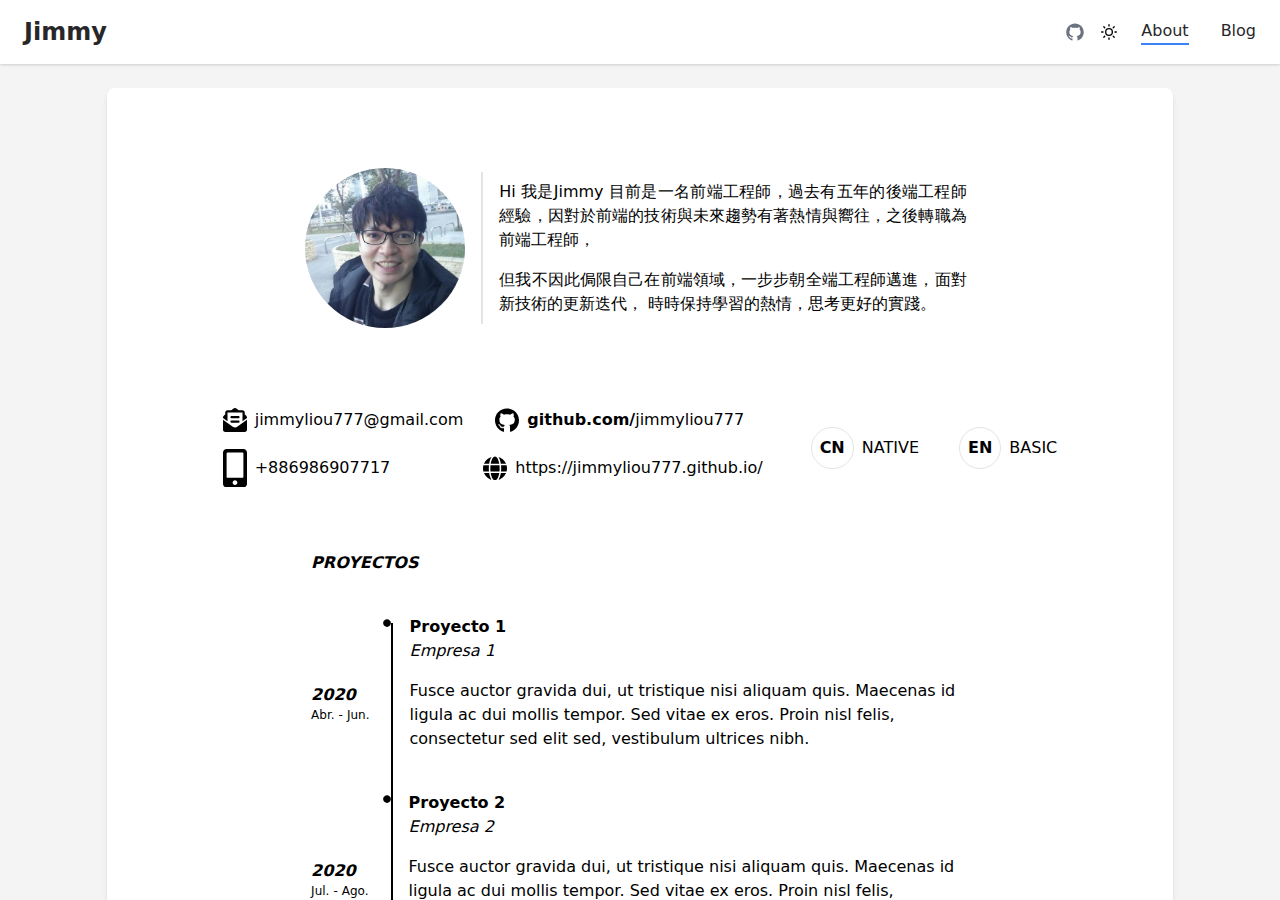
==== index.html @ 35ed8030 "[feat]: init" ====
<!DOCTYPE html><html><head><link rel="preconnect" href="https://fonts.googleapis.com"/><link rel="preconnect" href="https://fonts.gstatic.com" crossorigin="true"/><link rel="stylesheet" data-href="https://fonts.googleapis.com/css2?family=Noto+Sans+SC:wght@100;300;400;500;700;900&amp;family=Noto+Sans+TC:wght@100;300;400;500;700;900&amp;display=swap"/><link rel="icon" href="/favicon.ico"/><link rel="preconnect" href="https://fonts.gstatic.com" crossorigin /><meta name="viewport" content="width=device-width"/><meta charSet="utf-8"/><title>Jimmy Blog</title><meta name="next-head-count" content="3"/><link rel="preload" href="/_next/static/css/b73de8ea6f61a34e66ae.css" as="style"/><link rel="stylesheet" href="/_next/static/css/b73de8ea6f61a34e66ae.css" data-n-g=""/><noscript data-n-css=""></noscript><script defer="" nomodule="" src="/_next/static/chunks/polyfills-a40ef1678bae11e696dba45124eadd70.js"></script><script src="/_next/static/chunks/webpack-fb76148cfcfb42ca18eb.js" defer=""></script><script src="/_next/static/chunks/framework-895f067827ebe11ffe45.js" defer=""></script><script src="/_next/static/chunks/main-c4f2541b93e4ae8b71f8.js" defer=""></script><script src="/_next/static/chunks/pages/_app-bfc5969af47ff3a85e8e.js" defer=""></script><script src="/_next/static/chunks/pages/index-91e151afc2ba1a7c1b6b.js" defer=""></script><script src="/_next/static/CM4TK3TELdDG8yMKea6mV/_buildManifest.js" defer=""></script><script src="/_next/static/CM4TK3TELdDG8yMKea6mV/_ssgManifest.js" defer=""></script><style data-href="https://fonts.googleapis.com/css2?family=Noto+Sans+SC:wght@100;300;400;500;700;900&family=Noto+Sans+TC:wght@100;300;400;500;700;900&display=swap">@font-face{font-family:'Noto Sans SC';font-style:normal;font-weight:100;font-display:swap;src:url(https://fonts.gstatic.com/s/notosanssc/v20/k3kJo84MPvpLmixcA63oeALZTYKO.woff) format('woff')}@font-face{font-family:'Noto Sans SC';font-style:normal;font-weight:300;font-display:swap;src:url(https://fonts.gstatic.com/s/notosanssc/v20/k3kIo84MPvpLmixcA63oeALZhaCt8g.woff) format('woff')}@font-face{font-family:'Noto Sans SC';font-style:normal;font-weight:400;font-display:swap;src:url(https://fonts.gstatic.com/s/notosanssc/v20/k3kXo84MPvpLmixcA63oeALhKg.woff) format('woff')}@font-face{font-family:'Noto Sans SC';font-style:normal;font-weight:500;font-display:swap;src:url(https://fonts.gstatic.com/s/notosanssc/v20/k3kIo84MPvpLmixcA63oeALZ3aGt8g.woff) format('woff')}@font-face{font-family:'Noto Sans SC';font-style:normal;font-weight:700;font-display:swap;src:url(https://fonts.gstatic.com/s/notosanssc/v20/k3kIo84MPvpLmixcA63oeALZlaet8g.woff) format('woff')}@font-face{font-family:'Noto Sans SC';font-style:normal;font-weight:900;font-display:swap;src:url(https://fonts.gstatic.com/s/notosanssc/v20/k3kIo84MPvpLmixcA63oeALZraWt8g.woff) format('woff')}@font-face{font-family:'Noto Sans TC';font-style:normal;font-weight:100;font-display:swap;src:url(https://fonts.gstatic.com/s/notosanstc/v20/-nFlOG829Oofr2wohFbTp9i9WyEM.woff) format('woff')}@font-face{font-family:'Noto Sans TC';font-style:normal;font-weight:300;font-display:swap;src:url(https://fonts.gstatic.com/s/notosanstc/v20/-nFkOG829Oofr2wohFbTp9i9kwMvCA.woff) format('woff')}@font-face{font-family:'Noto Sans TC';font-style:normal;font-weight:400;font-display:swap;src:url(https://fonts.gstatic.com/s/notosanstc/v20/-nF7OG829Oofr2wohFbTp9iFPA.woff) format('woff')}@font-face{font-family:'Noto Sans TC';font-style:normal;font-weight:500;font-display:swap;src:url(https://fonts.gstatic.com/s/notosanstc/v20/-nFkOG829Oofr2wohFbTp9i9ywIvCA.woff) format('woff')}@font-face{font-family:'Noto Sans TC';font-style:normal;font-weight:700;font-display:swap;src:url(https://fonts.gstatic.com/s/notosanstc/v20/-nFkOG829Oofr2wohFbTp9i9gwQvCA.woff) format('woff')}@font-face{font-family:'Noto Sans TC';font-style:normal;font-weight:900;font-display:swap;src:url(https://fonts.gstatic.com/s/notosanstc/v20/-nFkOG829Oofr2wohFbTp9i9uwYvCA.woff) format('woff')}@font-face{font-family:'Noto Sans SC';font-style:normal;font-weight:100;font-display:swap;src:url(https://fonts.gstatic.com/s/notosanssc/v20/k3kJo84MPvpLmixcA63oeALZTYKI2w328u6EEQ311OEXBJ21lRUt3VQERiSPJ6EORApz2ylco38S.4.woff2) format('woff2');unicode-range:U+1f1e9-1f1f5,U+1f1f7-1f1ff,U+1f21a,U+1f232,U+1f234-1f237,U+1f250-1f251,U+1f300,U+1f302-1f308,U+1f30a-1f311,U+1f315,U+1f319-1f320,U+1f324,U+1f327,U+1f32a,U+1f32c-1f32d,U+1f330-1f357,U+1f359-1f37e}@font-face{font-family:'Noto Sans SC';font-style:normal;font-weight:100;font-display:swap;src:url(https://fonts.gstatic.com/s/notosanssc/v20/k3kJo84MPvpLmixcA63oeALZTYKI2w328u6EEQ311OEXBJ21lRUt3VQERiSPJ6EORApz2ylco38S.5.woff2) format('woff2');unicode-range:U+fee3,U+fef3,U+ff03-ff04,U+ff07,U+ff0a,U+ff17-ff19,U+ff1c-ff1d,U+ff20-ff3a,U+ff3c,U+ff3e-ff5b,U+ff5d,U+ff61-ff65,U+ff67-ff6a,U+ff6c,U+ff6f-ff78,U+ff7a-ff7d,U+ff80-ff84,U+ff86,U+ff89-ff8e,U+ff92,U+ff97-ff9b,U+ff9d-ff9f,U+ffe0-ffe4,U+ffe6,U+ffe9,U+ffeb,U+ffed,U+fffc,U+1f004,U+1f170-1f171,U+1f192-1f195,U+1f198-1f19a,U+1f1e6-1f1e8}@font-face{font-family:'Noto Sans SC';font-style:normal;font-weight:100;font-display:swap;src:url(https://fonts.gstatic.com/s/notosanssc/v20/k3kJo84MPvpLmixcA63oeALZTYKI2w328u6EEQ311OEXBJ21lRUt3VQERiSPJ6EORApz2ylco38S.6.woff2) format('woff2');unicode-range:U+f0a7,U+f0b2,U+f0b7,U+f0c9,U+f0d8,U+f0da,U+f0dc-f0dd,U+f0e0,U+f0e6,U+f0eb,U+f0fc,U+f101,U+f104-f105,U+f107,U+f10b,U+f11b,U+f14b,U+f18a,U+f193,U+f1d6-f1d7,U+f244,U+f27a,U+f296,U+f2ae,U+f471,U+f4b3,U+f610-f611,U+f880-f881,U+f8ec,U+f8f5,U+f8ff,U+f901,U+f90a,U+f92c-f92d,U+f934,U+f937,U+f941,U+f965,U+f967,U+f969,U+f96b,U+f96f,U+f974,U+f978-f979,U+f97e,U+f981,U+f98a,U+f98e,U+f997,U+f99c,U+f9b2,U+f9b5,U+f9ba,U+f9be,U+f9ca,U+f9d0-f9d1,U+f9dd,U+f9e0-f9e1,U+f9e4,U+f9f7,U+fa00-fa01,U+fa08,U+fa0a,U+fa11,U+fb01-fb02,U+fdfc,U+fe0e,U+fe30-fe31,U+fe33-fe44,U+fe49-fe52,U+fe54-fe57,U+fe59-fe66,U+fe68-fe6b,U+fe8e,U+fe92-fe93,U+feae,U+feb8,U+fecb-fecc,U+fee0}@font-face{font-family:'Noto Sans SC';font-style:normal;font-weight:100;font-display:swap;src:url(https://fonts.gstatic.com/s/notosanssc/v20/k3kJo84MPvpLmixcA63oeALZTYKI2w328u6EEQ311OEXBJ21lRUt3VQERiSPJ6EORApz2ylco38S.21.woff2) format('woff2');unicode-range:U+9f3d-9f3e,U+9f41,U+9f4a-9f4b,U+9f51-9f52,U+9f61-9f63,U+9f66-9f67,U+9f80-9f81,U+9f83,U+9f85-9f8d,U+9f90-9f91,U+9f94-9f96,U+9f98,U+9f9b-9f9c,U+9f9e,U+9fa0,U+9fa2,U+9ff4,U+a001,U+a007,U+a025,U+a046-a047,U+a057,U+a072,U+a078-a079,U+a083,U+a085,U+a100,U+a118,U+a132,U+a134,U+a1f4,U+a242,U+a4a6,U+a4aa,U+a4b0-a4b1,U+a4b3,U+a9c1-a9c2,U+ac00-ac01,U+ac04,U+ac08,U+ac10-ac11,U+ac13-ac16,U+ac19,U+ac1c-ac1d,U+ac24,U+ac70-ac71,U+ac74,U+ac77-ac78,U+ac80-ac81,U+ac83,U+ac8c,U+ac90,U+ac9f-aca0,U+aca8-aca9,U+acac,U+acb0,U+acbd,U+acc1,U+acc4,U+ace0-ace1,U+ace4,U+ace8,U+acf3,U+acf5,U+acfc-acfd,U+ad00,U+ad0c,U+ad11,U+ad1c,U+ad34,U+ad50,U+ad64,U+ad6c,U+ad70,U+ad74,U+ad7f,U+ad81,U+ad8c,U+adc0,U+adc8,U+addc,U+ade0,U+adf8-adf9,U+adfc,U+ae00,U+ae08-ae09,U+ae0b,U+ae30,U+ae34,U+ae38,U+ae40,U+ae4a,U+ae4c,U+ae54,U+ae68,U+aebc,U+aed8,U+af2c-af2d,U+af34}@font-face{font-family:'Noto Sans SC';font-style:normal;font-weight:100;font-display:swap;src:url(https://fonts.gstatic.com/s/notosanssc/v20/k3kJo84MPvpLmixcA63oeALZTYKI2w328u6EEQ311OEXBJ21lRUt3VQERiSPJ6EORApz2ylco38S.22.woff2) format('woff2');unicode-range:U+9dfa,U+9e0a,U+9e11,U+9e1a,U+9e1e,U+9e20,U+9e22,U+9e28-9e2c,U+9e2e-9e33,U+9e35-9e3b,U+9e3e,U+9e40-9e44,U+9e46-9e4e,U+9e51,U+9e53,U+9e55-9e58,U+9e5a-9e5c,U+9e5e-9e63,U+9e66-9e6e,U+9e71,U+9e73,U+9e75,U+9e78-9e79,U+9e7c-9e7e,U+9e82,U+9e86-9e88,U+9e8b-9e8c,U+9e90-9e91,U+9e93,U+9e95,U+9e97,U+9e9d,U+9ea4-9ea5,U+9ea9-9eaa,U+9eb4-9eb5,U+9eb8-9eba,U+9ebc-9ebf,U+9ec3,U+9ec9,U+9ecd,U+9ed0,U+9ed2-9ed3,U+9ed5-9ed6,U+9ed9,U+9edc-9edd,U+9edf-9ee0,U+9ee2,U+9ee5,U+9ee7-9eea,U+9eef,U+9ef1,U+9ef3-9ef4,U+9ef6,U+9ef9,U+9efb-9efc,U+9efe,U+9f0b,U+9f0d,U+9f10,U+9f14,U+9f17,U+9f19,U+9f22,U+9f29,U+9f2c,U+9f2f,U+9f31,U+9f37,U+9f39}@font-face{font-family:'Noto Sans SC';font-style:normal;font-weight:100;font-display:swap;src:url(https://fonts.gstatic.com/s/notosanssc/v20/k3kJo84MPvpLmixcA63oeALZTYKI2w328u6EEQ311OEXBJ21lRUt3VQERiSPJ6EORApz2ylco38S.23.woff2) format('woff2');unicode-range:U+9c3b,U+9c40,U+9c47-9c49,U+9c53,U+9c57,U+9c64,U+9c72,U+9c77-9c78,U+9c7b,U+9c7f-9c80,U+9c82-9c83,U+9c85-9c8c,U+9c8e-9c92,U+9c94-9c9b,U+9c9e-9ca3,U+9ca5-9ca7,U+9ca9,U+9cab,U+9cad-9cae,U+9cb1-9cb7,U+9cb9-9cbd,U+9cbf-9cc0,U+9cc3,U+9cc5-9cc7,U+9cc9-9cd1,U+9cd3-9cda,U+9cdc-9cdd,U+9cdf,U+9ce1-9ce3,U+9ce5,U+9ce9,U+9cee-9cef,U+9cf3-9cf4,U+9cf6,U+9cfc-9cfd,U+9d02,U+9d08-9d09,U+9d12,U+9d1b,U+9d1e,U+9d26,U+9d28,U+9d37,U+9d3b,U+9d3f,U+9d51,U+9d59,U+9d5c-9d5d,U+9d5f-9d61,U+9d6c,U+9d70,U+9d72,U+9d7a,U+9d7e,U+9d84,U+9d89,U+9d8f,U+9d92,U+9daf,U+9db4,U+9db8,U+9dbc,U+9dc4,U+9dc7,U+9dc9,U+9dd7,U+9ddf,U+9df2,U+9df9}@font-face{font-family:'Noto Sans SC';font-style:normal;font-weight:100;font-display:swap;src:url(https://fonts.gstatic.com/s/notosanssc/v20/k3kJo84MPvpLmixcA63oeALZTYKI2w328u6EEQ311OEXBJ21lRUt3VQERiSPJ6EORApz2ylco38S.24.woff2) format('woff2');unicode-range:U+9a5f,U+9a62,U+9a65,U+9a69,U+9a6b,U+9a6e,U+9a75,U+9a77-9a7a,U+9a7d,U+9a80,U+9a83,U+9a85,U+9a87-9a8a,U+9a8d-9a8e,U+9a90,U+9a92-9a93,U+9a95-9a96,U+9a98-9a99,U+9a9b-9aa2,U+9aa5,U+9aa7,U+9aaf-9ab1,U+9ab5-9ab6,U+9ab9-9aba,U+9abc,U+9ac0-9ac4,U+9ac8,U+9acb-9acc,U+9ace-9acf,U+9ad1-9ad2,U+9ad9,U+9adf,U+9ae1,U+9ae3,U+9aea-9aeb,U+9aed-9aef,U+9af4,U+9af9,U+9afb,U+9b03-9b04,U+9b06,U+9b08,U+9b0d,U+9b0f-9b10,U+9b13,U+9b18,U+9b1a,U+9b1f,U+9b22-9b23,U+9b25,U+9b27-9b28,U+9b2a,U+9b2f,U+9b31-9b32,U+9b3b,U+9b43,U+9b46-9b49,U+9b4d-9b4e,U+9b51,U+9b56,U+9b58,U+9b5a,U+9b5c,U+9b5f,U+9b61-9b62,U+9b6f,U+9b77,U+9b80,U+9b88,U+9b8b,U+9b8e,U+9b91,U+9b9f-9ba0,U+9ba8,U+9baa-9bab,U+9bad-9bae,U+9bb0-9bb1,U+9bb8,U+9bc9-9bca,U+9bd3,U+9bd6,U+9bdb,U+9be8,U+9bf0-9bf1,U+9c02,U+9c10,U+9c15,U+9c24,U+9c2d,U+9c32,U+9c39}@font-face{font-family:'Noto Sans SC';font-style:normal;font-weight:100;font-display:swap;src:url(https://fonts.gstatic.com/s/notosanssc/v20/k3kJo84MPvpLmixcA63oeALZTYKI2w328u6EEQ311OEXBJ21lRUt3VQERiSPJ6EORApz2ylco38S.25.woff2) format('woff2');unicode-range:U+98c8,U+98cf-98d6,U+98da-98db,U+98dd,U+98e1-98e2,U+98e7-98ea,U+98ec,U+98ee-98ef,U+98f2,U+98f4,U+98fc-98fe,U+9903,U+9905,U+9908,U+990a,U+990c-990d,U+9913-9914,U+9918,U+991a-991b,U+991e,U+9921,U+9928,U+992c,U+992e,U+9935,U+9938-9939,U+993d-993e,U+9945,U+994b-994c,U+9951-9952,U+9954-9955,U+9957,U+995e,U+9963,U+9966-9969,U+996b-996c,U+996f,U+9974-9975,U+9977-9979,U+997d-997e,U+9980-9981,U+9983-9984,U+9987,U+998a-998b,U+998d-9991,U+9993-9995,U+9997-9998,U+99a5,U+99ab-99ae,U+99b1,U+99b3-99b4,U+99bc,U+99bf,U+99c1,U+99c3-99c6,U+99cc,U+99d0,U+99d2,U+99d5,U+99db,U+99dd,U+99e1,U+99ed,U+99f1,U+99ff,U+9a01,U+9a03-9a04,U+9a0e-9a0f,U+9a11-9a13,U+9a19,U+9a1b,U+9a28,U+9a2b,U+9a30,U+9a32,U+9a37,U+9a40,U+9a45,U+9a4a,U+9a4d-9a4e,U+9a52,U+9a55,U+9a57,U+9a5a-9a5b}@font-face{font-family:'Noto Sans SC';font-style:normal;font-weight:100;font-display:swap;src:url(https://fonts.gstatic.com/s/notosanssc/v20/k3kJo84MPvpLmixcA63oeALZTYKI2w328u6EEQ311OEXBJ21lRUt3VQERiSPJ6EORApz2ylco38S.26.woff2) format('woff2');unicode-range:U+972a,U+972d,U+9730,U+973d,U+9742,U+9744,U+9748-9749,U+9750-9751,U+975a-975c,U+9763,U+9765-9766,U+976c-976d,U+9773,U+9776,U+977a,U+977c,U+9784-9785,U+978e-978f,U+9791-9792,U+9794-9795,U+9798,U+979a,U+979e,U+97a3,U+97a5-97a6,U+97a8,U+97ab-97ac,U+97ae-97af,U+97b2,U+97b4,U+97c6,U+97cb-97cc,U+97d3,U+97d8,U+97dc,U+97e1,U+97ea-97eb,U+97ee,U+97fb,U+97fe-97ff,U+9801-9803,U+9805-9806,U+9808,U+980c,U+9810-9814,U+9817-9818,U+981e,U+9820-9821,U+9824,U+9828,U+982b-982d,U+9830,U+9834,U+9838-9839,U+983c,U+9846,U+984d-984f,U+9851-9852,U+9854-9855,U+9857-9858,U+985a-985b,U+9862-9863,U+9865,U+9867,U+986b,U+986f-9871,U+9877-9878,U+987c,U+9880,U+9883,U+9885,U+9889,U+988b-988f,U+9893-9895,U+9899-989b,U+989e-989f,U+98a1-98a2,U+98a5-98a7,U+98a9,U+98af,U+98b1,U+98b6,U+98ba,U+98be,U+98c3-98c4,U+98c6-98c7}@font-face{font-family:'Noto Sans SC';font-style:normal;font-weight:100;font-display:swap;src:url(https://fonts.gstatic.com/s/notosanssc/v20/k3kJo84MPvpLmixcA63oeALZTYKI2w328u6EEQ311OEXBJ21lRUt3VQERiSPJ6EORApz2ylco38S.27.woff2) format('woff2');unicode-range:U+95b9-95ca,U+95cc-95cd,U+95d4-95d6,U+95d8,U+95e1-95e2,U+95e9,U+95f0-95f1,U+95f3,U+95f6,U+95fc,U+95fe-95ff,U+9602-9604,U+9606-960d,U+960f,U+9611-9613,U+9615-9617,U+9619-961b,U+961d,U+9621,U+9628,U+962f,U+963c-963e,U+9641-9642,U+9649,U+9654,U+965b-965f,U+9661,U+9663,U+9665,U+9667-9668,U+966c,U+9670,U+9672-9674,U+9678,U+967a,U+967d,U+9682,U+9685,U+9688,U+968a,U+968d-968e,U+9695,U+9697-9698,U+969e,U+96a0,U+96a3-96a4,U+96a8,U+96aa,U+96b0-96b1,U+96b3-96b4,U+96b7-96b9,U+96bb-96bd,U+96c9,U+96cb,U+96ce,U+96d1-96d2,U+96d6,U+96d9,U+96db-96dc,U+96de,U+96e0,U+96e3,U+96e9,U+96eb,U+96f0-96f2,U+96f9,U+96ff,U+9701-9702,U+9705,U+9708,U+970a,U+970e-970f,U+9711,U+9719,U+9727}@font-face{font-family:'Noto Sans SC';font-style:normal;font-weight:100;font-display:swap;src:url(https://fonts.gstatic.com/s/notosanssc/v20/k3kJo84MPvpLmixcA63oeALZTYKI2w328u6EEQ311OEXBJ21lRUt3VQERiSPJ6EORApz2ylco38S.28.woff2) format('woff2');unicode-range:U+94e7-94ec,U+94ee-94f1,U+94f3,U+94f5,U+94f7,U+94f9,U+94fb-94fd,U+94ff,U+9503-9504,U+9506-9507,U+9509-950a,U+950d-950f,U+9511-9518,U+951a-9520,U+9522,U+9528-952d,U+9530-953a,U+953c-953f,U+9543-9546,U+9548-9550,U+9552-9555,U+9557-955b,U+955d-9568,U+956a-956d,U+9570-9574,U+9583,U+9586,U+9589,U+958e-958f,U+9591-9592,U+9594,U+9598-9599,U+959e-95a0,U+95a2-95a6,U+95a8-95b2,U+95b4,U+95b8}@font-face{font-family:'Noto Sans SC';font-style:normal;font-weight:100;font-display:swap;src:url(https://fonts.gstatic.com/s/notosanssc/v20/k3kJo84MPvpLmixcA63oeALZTYKI2w328u6EEQ311OEXBJ21lRUt3VQERiSPJ6EORApz2ylco38S.29.woff2) format('woff2');unicode-range:U+9410-941a,U+941c-942b,U+942d-942e,U+9432-9433,U+9435,U+9438,U+943a,U+943e,U+9444,U+944a,U+9451-9452,U+945a,U+9462-9463,U+9465,U+9470-9487,U+948a-9492,U+9494-9498,U+949a,U+949c-949d,U+94a1,U+94a3-94a4,U+94a8,U+94aa-94ad,U+94af,U+94b2,U+94b4-94ba,U+94bc-94c0,U+94c4,U+94c6-94db,U+94de-94e6}@font-face{font-family:'Noto Sans SC';font-style:normal;font-weight:100;font-display:swap;src:url(https://fonts.gstatic.com/s/notosanssc/v20/k3kJo84MPvpLmixcA63oeALZTYKI2w328u6EEQ311OEXBJ21lRUt3VQERiSPJ6EORApz2ylco38S.30.woff2) format('woff2');unicode-range:U+92b7,U+92b9,U+92c1,U+92c5-92c6,U+92c8,U+92cc,U+92d0,U+92d2,U+92e4,U+92ea,U+92ec-92ed,U+92f0,U+92f3,U+92f8,U+92fc,U+9304,U+9306,U+9310,U+9312,U+9315,U+9318,U+931a,U+931e,U+9320-9322,U+9324,U+9326-9329,U+932b-932c,U+932f,U+9331-9332,U+9335-9336,U+933e,U+9340-9341,U+934a-9360,U+9362-9363,U+9365-936b,U+936e,U+9375,U+937e,U+9382,U+938a,U+938c,U+938f,U+9393-9394,U+9396-9397,U+939a,U+93a2,U+93a7,U+93ac-93cd,U+93d0-93d1,U+93d6-93d8,U+93de-93df,U+93e1-93e2,U+93e4,U+93f8,U+93fb,U+93fd,U+940e-940f}@font-face{font-family:'Noto Sans SC';font-style:normal;font-weight:100;font-display:swap;src:url(https://fonts.gstatic.com/s/notosanssc/v20/k3kJo84MPvpLmixcA63oeALZTYKI2w328u6EEQ311OEXBJ21lRUt3VQERiSPJ6EORApz2ylco38S.31.woff2) format('woff2');unicode-range:U+914c,U+914e-9150,U+9154,U+9157,U+915a,U+915d-915e,U+9161-9164,U+9169,U+9170,U+9172,U+9174,U+9179-917a,U+917d-917e,U+9182-9183,U+9185,U+918c-918d,U+9190-9191,U+919a,U+919c,U+91a1-91a4,U+91a8,U+91aa-91af,U+91b4-91b5,U+91b8,U+91ba,U+91be,U+91c0-91c1,U+91c6,U+91c8,U+91cb,U+91d0,U+91d2,U+91d7-91d8,U+91dd,U+91e3,U+91e6-91e7,U+91ed,U+91f0,U+91f5,U+91f9,U+9200,U+9205,U+9207-920a,U+920d-920e,U+9210,U+9214-9215,U+921c,U+921e,U+9221,U+9223-9227,U+9229-922a,U+922d,U+9234-9235,U+9237,U+9239-923a,U+923c-9240,U+9244-9246,U+9249,U+924e-924f,U+9251,U+9253,U+9257,U+925b,U+925e,U+9262,U+9264-9266,U+9268,U+926c,U+926f,U+9271,U+927b,U+927e,U+9280,U+9283,U+9285-928a,U+928e,U+9291,U+9293,U+9296,U+9298,U+929c-929d,U+92a8,U+92ab-92ae,U+92b3,U+92b6}@font-face{font-family:'Noto Sans SC';font-style:normal;font-weight:100;font-display:swap;src:url(https://fonts.gstatic.com/s/notosanssc/v20/k3kJo84MPvpLmixcA63oeALZTYKI2w328u6EEQ311OEXBJ21lRUt3VQERiSPJ6EORApz2ylco38S.32.woff2) format('woff2');unicode-range:U+8fe2-8fe5,U+8fe8-8fe9,U+8fee,U+8ff3-8ff4,U+8ff8,U+8ffa,U+9004,U+900b,U+9011,U+9015-9016,U+901e,U+9021,U+9026,U+902d,U+902f,U+9031,U+9035-9036,U+9039-903a,U+9041,U+9044-9046,U+904a,U+904f-9052,U+9054-9055,U+9058-9059,U+905b-905e,U+9060-9062,U+9068-9069,U+906f,U+9072,U+9074,U+9076-907a,U+907c-907d,U+9081,U+9083,U+9085,U+9087-908b,U+908f,U+9095,U+9097,U+9099-909b,U+909d,U+90a0-90a1,U+90a8-90a9,U+90ac,U+90b0,U+90b2-90b4,U+90b6,U+90b8,U+90ba,U+90bd-90be,U+90c3-90c5,U+90c7-90c8,U+90cf-90d0,U+90d3,U+90d5,U+90d7,U+90da-90dc,U+90de,U+90e2,U+90e4,U+90e6-90e7,U+90ea-90eb,U+90ef,U+90f4-90f5,U+90f7,U+90fe-9100,U+9104,U+9109,U+910c,U+9112,U+9114-9115,U+9118,U+911c,U+911e,U+9120,U+9122-9123,U+9127,U+912d,U+912f-9132,U+9139-913a,U+9143,U+9146,U+9149-914a}@font-face{font-family:'Noto Sans SC';font-style:normal;font-weight:100;font-display:swap;src:url(https://fonts.gstatic.com/s/notosanssc/v20/k3kJo84MPvpLmixcA63oeALZTYKI2w328u6EEQ311OEXBJ21lRUt3VQERiSPJ6EORApz2ylco38S.33.woff2) format('woff2');unicode-range:U+8e2d-8e31,U+8e34-8e35,U+8e39-8e3a,U+8e3d,U+8e40-8e42,U+8e47,U+8e49-8e4b,U+8e50-8e53,U+8e59-8e5a,U+8e5f-8e60,U+8e64,U+8e69,U+8e6c,U+8e70,U+8e74,U+8e76,U+8e7a-8e7c,U+8e7f,U+8e84-8e85,U+8e87,U+8e89,U+8e8b,U+8e8d,U+8e8f-8e90,U+8e94,U+8e99,U+8e9c,U+8e9e,U+8eaa,U+8eac,U+8eb0,U+8eb6,U+8ec0,U+8ec6,U+8eca-8ece,U+8ed2,U+8eda,U+8edf,U+8ee2,U+8eeb,U+8ef8,U+8efb-8efe,U+8f03,U+8f09,U+8f0b,U+8f12-8f15,U+8f1b,U+8f1d,U+8f1f,U+8f29-8f2a,U+8f2f,U+8f36,U+8f38,U+8f3b,U+8f3e-8f3f,U+8f44-8f45,U+8f49,U+8f4d-8f4e,U+8f5f,U+8f6b,U+8f6d,U+8f71-8f73,U+8f75-8f76,U+8f78-8f7a,U+8f7c,U+8f7e,U+8f81-8f82,U+8f84,U+8f87,U+8f8a-8f8b,U+8f8d-8f8f,U+8f94-8f95,U+8f97-8f9a,U+8fa6,U+8fad-8faf,U+8fb2,U+8fb5-8fb7,U+8fba-8fbc,U+8fbf,U+8fc2,U+8fcb,U+8fcd,U+8fd3,U+8fd5,U+8fd7,U+8fda}@font-face{font-family:'Noto Sans SC';font-style:normal;font-weight:100;font-display:swap;src:url(https://fonts.gstatic.com/s/notosanssc/v20/k3kJo84MPvpLmixcA63oeALZTYKI2w328u6EEQ311OEXBJ21lRUt3VQERiSPJ6EORApz2ylco38S.34.woff2) format('woff2');unicode-range:U+8caf-8cb0,U+8cb3-8cb4,U+8cb6-8cb9,U+8cbb-8cbd,U+8cbf-8cc4,U+8cc7-8cc8,U+8cca,U+8ccd,U+8cd1,U+8cd3,U+8cdb-8cdc,U+8cde,U+8ce0,U+8ce2-8ce4,U+8ce6-8ce8,U+8cea,U+8ced,U+8cf4,U+8cf8,U+8cfa,U+8cfc-8cfd,U+8d04-8d05,U+8d07-8d08,U+8d0a,U+8d0d,U+8d0f,U+8d13-8d14,U+8d16,U+8d1b,U+8d20,U+8d2e,U+8d30,U+8d32-8d33,U+8d36,U+8d3b,U+8d3d,U+8d40,U+8d42-8d43,U+8d45-8d46,U+8d48-8d4a,U+8d4d,U+8d51,U+8d53,U+8d55,U+8d59,U+8d5c-8d5d,U+8d5f,U+8d61,U+8d66-8d67,U+8d6a,U+8d6d,U+8d71,U+8d73,U+8d84,U+8d90-8d91,U+8d94-8d95,U+8d99,U+8da8,U+8daf,U+8db1,U+8db5,U+8db8,U+8dba,U+8dbc,U+8dbf,U+8dc2,U+8dc4,U+8dc6,U+8dcb,U+8dce-8dcf,U+8dd6-8dd7,U+8dda-8ddb,U+8dde,U+8de1,U+8de3-8de4,U+8de9,U+8deb-8dec,U+8df0-8df1,U+8df6-8dfd,U+8e05,U+8e07,U+8e09-8e0a,U+8e0c,U+8e0e,U+8e10,U+8e14,U+8e1d-8e1f,U+8e23,U+8e26,U+8e2b-8e2c}@font-face{font-family:'Noto Sans SC';font-style:normal;font-weight:100;font-display:swap;src:url(https://fonts.gstatic.com/s/notosanssc/v20/k3kJo84MPvpLmixcA63oeALZTYKI2w328u6EEQ311OEXBJ21lRUt3VQERiSPJ6EORApz2ylco38S.35.woff2) format('woff2');unicode-range:U+8b5e,U+8b60,U+8b6c,U+8b6f-8b70,U+8b72,U+8b74,U+8b77,U+8b7d,U+8b80,U+8b83,U+8b8a,U+8b8c,U+8b90,U+8b93,U+8b99-8b9a,U+8ba0,U+8ba3,U+8ba5-8ba7,U+8baa-8bac,U+8bb3-8bb5,U+8bb7,U+8bb9,U+8bc2-8bc3,U+8bc5,U+8bcb-8bcc,U+8bce-8bd0,U+8bd2-8bd4,U+8bd6,U+8bd8-8bd9,U+8bdc,U+8bdf,U+8be3-8be4,U+8be7-8be9,U+8beb-8bec,U+8bee,U+8bf0,U+8bf2-8bf3,U+8bf6,U+8bf9,U+8bfc-8bfd,U+8bff-8c00,U+8c02,U+8c04,U+8c06-8c07,U+8c0c,U+8c0f,U+8c11-8c12,U+8c14-8c1b,U+8c1d-8c21,U+8c24-8c25,U+8c27,U+8c2a-8c2c,U+8c2e-8c30,U+8c32-8c36,U+8c3f,U+8c47-8c4c,U+8c4e-8c50,U+8c54-8c56,U+8c62,U+8c68,U+8c6c,U+8c73,U+8c78,U+8c7a,U+8c82,U+8c85,U+8c89-8c8a,U+8c8d-8c8e,U+8c90,U+8c93-8c94,U+8c98,U+8c9d-8c9e,U+8ca0-8ca2,U+8ca7-8cac}@font-face{font-family:'Noto Sans SC';font-style:normal;font-weight:100;font-display:swap;src:url(https://fonts.gstatic.com/s/notosanssc/v20/k3kJo84MPvpLmixcA63oeALZTYKI2w328u6EEQ311OEXBJ21lRUt3VQERiSPJ6EORApz2ylco38S.36.woff2) format('woff2');unicode-range:U+8a02-8a03,U+8a07-8a0a,U+8a0e-8a0f,U+8a13,U+8a15-8a18,U+8a1a-8a1b,U+8a1d,U+8a1f,U+8a22-8a23,U+8a25,U+8a2b,U+8a2d,U+8a31,U+8a33-8a34,U+8a36-8a38,U+8a3a,U+8a3c,U+8a3e,U+8a40-8a41,U+8a46,U+8a48,U+8a50,U+8a52,U+8a54-8a55,U+8a58,U+8a5b,U+8a5d-8a63,U+8a66,U+8a69-8a6b,U+8a6d-8a6e,U+8a70,U+8a72-8a73,U+8a7a,U+8a85,U+8a87,U+8a8a,U+8a8c-8a8d,U+8a90-8a92,U+8a95,U+8a98,U+8aa0-8aa1,U+8aa3-8aa6,U+8aa8-8aa9,U+8aac-8aae,U+8ab0,U+8ab2,U+8ab8-8ab9,U+8abc,U+8abe-8abf,U+8ac7,U+8acf,U+8ad2,U+8ad6-8ad7,U+8adb-8adc,U+8adf,U+8ae1,U+8ae6-8ae8,U+8aeb,U+8aed-8aee,U+8af1,U+8af3-8af4,U+8af7-8af8,U+8afa,U+8afe,U+8b00-8b02,U+8b07,U+8b0a,U+8b0c,U+8b0e,U+8b10,U+8b17,U+8b19,U+8b1b,U+8b1d,U+8b20-8b21,U+8b26,U+8b28,U+8b2c,U+8b33,U+8b39,U+8b3e-8b3f,U+8b41,U+8b45,U+8b49,U+8b4c,U+8b4f,U+8b57-8b58,U+8b5a,U+8b5c}@font-face{font-family:'Noto Sans SC';font-style:normal;font-weight:100;font-display:swap;src:url(https://fonts.gstatic.com/s/notosanssc/v20/k3kJo84MPvpLmixcA63oeALZTYKI2w328u6EEQ311OEXBJ21lRUt3VQERiSPJ6EORApz2ylco38S.37.woff2) format('woff2');unicode-range:U+8869-886a,U+886e-886f,U+8872,U+8879,U+887d-887f,U+8882,U+8884-8886,U+8888,U+888f,U+8892-8893,U+889b,U+88a2,U+88a4,U+88a6,U+88a8,U+88aa,U+88ae,U+88b1,U+88b4,U+88b7,U+88bc,U+88c0,U+88c6-88c9,U+88ce-88cf,U+88d1-88d3,U+88d8,U+88db-88dd,U+88df,U+88e1-88e3,U+88e5,U+88e8,U+88ec,U+88f0-88f1,U+88f3-88f4,U+88fc-88fe,U+8900,U+8902,U+8906-8907,U+8909-890c,U+8912-8915,U+8918-891b,U+8921,U+8925,U+892b,U+8930,U+8932,U+8934,U+8936,U+893b,U+893d,U+8941,U+894c,U+8955-8956,U+8959,U+895c,U+895e-8960,U+8966,U+896a,U+896c,U+896f-8970,U+8972,U+897b,U+897e,U+8980,U+8983,U+8985,U+8987-8988,U+898c,U+898f,U+8993,U+8997,U+899a,U+89a1,U+89a7,U+89a9-89aa,U+89b2-89b3,U+89b7,U+89c0,U+89c7,U+89ca-89cc,U+89ce-89d1,U+89d6,U+89da,U+89dc,U+89de,U+89e5,U+89e7,U+89eb,U+89ef,U+89f1,U+89f3-89f4,U+89f8,U+89ff,U+8a01}@font-face{font-family:'Noto Sans SC';font-style:normal;font-weight:100;font-display:swap;src:url(https://fonts.gstatic.com/s/notosanssc/v20/k3kJo84MPvpLmixcA63oeALZTYKI2w328u6EEQ311OEXBJ21lRUt3VQERiSPJ6EORApz2ylco38S.38.woff2) format('woff2');unicode-range:U+86e4,U+86e6,U+86e9,U+86ed,U+86ef-86f4,U+86f8-86f9,U+86fb,U+86fe,U+8703,U+8706-870a,U+870d,U+8711-8713,U+871a,U+871e,U+8722-8723,U+8725,U+8729,U+872e,U+8731,U+8734,U+8737,U+873a-873b,U+873e-8740,U+8742,U+8747-8748,U+8753,U+8755,U+8757-8758,U+875d,U+875f,U+8762-8766,U+8768,U+876e,U+8770,U+8772,U+8775,U+8778,U+877b-877e,U+8782,U+8785,U+8788,U+878b,U+8793,U+8797,U+879a,U+879e-87a0,U+87a2-87a3,U+87a8,U+87ab-87ad,U+87af,U+87b3,U+87b5,U+87bd,U+87c0,U+87c4,U+87c6,U+87ca-87cb,U+87d1-87d2,U+87db-87dc,U+87de,U+87e0,U+87e5,U+87ea,U+87ec,U+87ee,U+87f2-87f3,U+87fb,U+87fd-87fe,U+8802-8803,U+8805,U+880a-880b,U+880d,U+8813-8816,U+8819,U+881b,U+881f,U+8821,U+8823,U+8831-8832,U+8835-8836,U+8839,U+883b-883c,U+8844,U+8846,U+884a,U+884e,U+8852-8853,U+8855,U+8859,U+885b,U+885d-885e,U+8862,U+8864}@font-face{font-family:'Noto Sans SC';font-style:normal;font-weight:100;font-display:swap;src:url(https://fonts.gstatic.com/s/notosanssc/v20/k3kJo84MPvpLmixcA63oeALZTYKI2w328u6EEQ311OEXBJ21lRUt3VQERiSPJ6EORApz2ylco38S.39.woff2) format('woff2');unicode-range:U+8532,U+8534-8535,U+8538-853a,U+853c,U+8543,U+8545,U+8548,U+854e,U+8553,U+8556-8557,U+8559,U+855e,U+8561,U+8564-8565,U+8568-856a,U+856d,U+856f-8570,U+8572,U+8576,U+8579-857b,U+8580,U+8585-8586,U+8588,U+858a,U+858f,U+8591,U+8594,U+8599,U+859c,U+85a2,U+85a4,U+85a6,U+85a8-85a9,U+85ab-85ac,U+85ae,U+85b7-85b9,U+85be,U+85c1,U+85c7,U+85cd,U+85d0,U+85d3,U+85d5,U+85dc-85dd,U+85df-85e0,U+85e5-85e6,U+85e8-85ea,U+85f4,U+85f9,U+85fe-85ff,U+8602,U+8605-8607,U+860a-860b,U+8616,U+8618,U+861a,U+8627,U+8629,U+862d,U+8638,U+863c,U+863f,U+864d,U+864f,U+8652-8655,U+865b-865c,U+865f,U+8662,U+8667,U+866c,U+866e,U+8671,U+8675,U+867a-867c,U+867f,U+868b,U+868d,U+8693,U+869c-869d,U+86a1,U+86a3-86a4,U+86a7-86a9,U+86ac,U+86af-86b1,U+86b4-86b6,U+86ba,U+86c0,U+86c4,U+86c6,U+86c9-86ca,U+86cd-86d1,U+86d4,U+86d8,U+86de-86df}@font-face{font-family:'Noto Sans SC';font-style:normal;font-weight:100;font-display:swap;src:url(https://fonts.gstatic.com/s/notosanssc/v20/k3kJo84MPvpLmixcA63oeALZTYKI2w328u6EEQ311OEXBJ21lRUt3VQERiSPJ6EORApz2ylco38S.40.woff2) format('woff2');unicode-range:U+83b4,U+83b6,U+83b8,U+83ba,U+83bc-83bd,U+83bf-83c0,U+83c2,U+83c5,U+83c8-83c9,U+83cb,U+83d1,U+83d3-83d6,U+83d8,U+83db,U+83dd,U+83df,U+83e1,U+83e5,U+83ea-83eb,U+83f0,U+83f4,U+83f8-83f9,U+83fb,U+83fd,U+83ff,U+8401,U+8406,U+840a-840b,U+840f,U+8411,U+8418,U+841c,U+8420,U+8422-8424,U+8426,U+8429,U+842c,U+8438-8439,U+843b-843c,U+843f,U+8446-8447,U+8449,U+844e,U+8451-8452,U+8456,U+8459-845a,U+845c,U+8462,U+8466,U+846d,U+846f-8470,U+8473,U+8476-8478,U+847a,U+847d,U+8484-8485,U+8487,U+8489,U+848c,U+848e,U+8490,U+8493-8494,U+8497,U+849b,U+849e-849f,U+84a1,U+84a5,U+84a8,U+84af,U+84b4,U+84b9-84bf,U+84c1-84c2,U+84c5-84c7,U+84ca-84cb,U+84cd,U+84d0-84d1,U+84d3,U+84d6,U+84df-84e0,U+84e2-84e3,U+84e5-84e7,U+84ee,U+84f3,U+84f6,U+84fa,U+84fc,U+84ff-8500,U+850c,U+8511,U+8514-8515,U+8517-8518,U+851f,U+8523,U+8525-8526,U+8529,U+852b,U+852d}@font-face{font-family:'Noto Sans SC';font-style:normal;font-weight:100;font-display:swap;src:url(https://fonts.gstatic.com/s/notosanssc/v20/k3kJo84MPvpLmixcA63oeALZTYKI2w328u6EEQ311OEXBJ21lRUt3VQERiSPJ6EORApz2ylco38S.41.woff2) format('woff2');unicode-range:U+82a9-82ab,U+82ae,U+82b0,U+82b2,U+82b4-82b6,U+82bc,U+82be,U+82c0-82c2,U+82c4-82c8,U+82ca-82cc,U+82ce,U+82d0,U+82d2-82d3,U+82d5-82d6,U+82d8-82d9,U+82dc-82de,U+82e0-82e4,U+82e7,U+82e9-82eb,U+82ed-82ee,U+82f3-82f4,U+82f7-82f8,U+82fa-8301,U+8306-8308,U+830c-830d,U+830f,U+8311,U+8313-8315,U+8318,U+831a-831b,U+831d,U+8324,U+8327,U+832a,U+832c-832d,U+832f,U+8331-8334,U+833a-833c,U+8340,U+8343-8345,U+8347-8348,U+834a,U+834c,U+834f,U+8351,U+8356,U+8358-835c,U+835e,U+8360,U+8364-8366,U+8368-836a,U+836c-836e,U+8373,U+8378,U+837b-837d,U+837f-8380,U+8382,U+8388,U+838a-838b,U+8392,U+8394,U+8396,U+8398-8399,U+839b-839c,U+83a0,U+83a2-83a3,U+83a8-83aa,U+83ae-83b0,U+83b3}@font-face{font-family:'Noto Sans SC';font-style:normal;font-weight:100;font-display:swap;src:url(https://fonts.gstatic.com/s/notosanssc/v20/k3kJo84MPvpLmixcA63oeALZTYKI2w328u6EEQ311OEXBJ21lRUt3VQERiSPJ6EORApz2ylco38S.42.woff2) format('woff2');unicode-range:U+814d-814e,U+8151,U+8153,U+8158-815a,U+815e,U+8160,U+8166-8169,U+816b,U+816d,U+8171,U+8173-8174,U+8178,U+817c-817d,U+8182,U+8188,U+8191,U+8198-819b,U+81a0,U+81a3,U+81a5-81a6,U+81a9,U+81b6,U+81ba-81bb,U+81bd,U+81bf,U+81c1,U+81c3,U+81c6,U+81c9-81ca,U+81cc-81cd,U+81d1,U+81d3-81d4,U+81d8,U+81db-81dc,U+81de-81df,U+81e5,U+81e7-81e9,U+81eb-81ec,U+81ee-81ef,U+81f5,U+81f8,U+81fa,U+81fc,U+81fe,U+8200-8202,U+8204,U+8208-820a,U+820e-8210,U+8216-8218,U+821b-821c,U+8221-8224,U+8226-8228,U+822b,U+822d,U+822f,U+8232-8234,U+8237-8238,U+823a-823b,U+823e,U+8244,U+8249,U+824b,U+824f,U+8259-825a,U+825f,U+8266,U+8268,U+826e,U+8271,U+8276-8279,U+827d,U+827f,U+8283-8284,U+8288-828a,U+828d-8291,U+8293-8294,U+8296-8298,U+829f-82a1,U+82a3-82a4,U+82a7-82a8}@font-face{font-family:'Noto Sans SC';font-style:normal;font-weight:100;font-display:swap;src:url(https://fonts.gstatic.com/s/notosanssc/v20/k3kJo84MPvpLmixcA63oeALZTYKI2w328u6EEQ311OEXBJ21lRUt3VQERiSPJ6EORApz2ylco38S.43.woff2) format('woff2');unicode-range:U+7ffa,U+7ffe,U+8004,U+8006,U+800b,U+800e,U+8011-8012,U+8014,U+8016,U+8018-8019,U+801c,U+801e,U+8026-802a,U+8031,U+8034-8035,U+8037,U+8043,U+804b,U+804d,U+8052,U+8056,U+8059,U+805e,U+8061,U+8068-8069,U+806e-8074,U+8076-8078,U+807c-8080,U+8082,U+8084-8085,U+8088,U+808f,U+8093,U+809c,U+809f,U+80ab,U+80ad-80ae,U+80b1,U+80b6-80b8,U+80bc-80bd,U+80c2,U+80c4,U+80ca,U+80cd,U+80d1,U+80d4,U+80d7,U+80d9-80db,U+80dd,U+80e0,U+80e4-80e5,U+80e7-80ed,U+80ef-80f1,U+80f3-80f4,U+80fc,U+8101,U+8104-8105,U+8107-8108,U+810c-810e,U+8112-8115,U+8117-8119,U+811b-811f,U+8121-8130,U+8132-8134,U+8137,U+8139,U+813f-8140,U+8142,U+8146,U+8148}@font-face{font-family:'Noto Sans SC';font-style:normal;font-weight:100;font-display:swap;src:url(https://fonts.gstatic.com/s/notosanssc/v20/k3kJo84MPvpLmixcA63oeALZTYKI2w328u6EEQ311OEXBJ21lRUt3VQERiSPJ6EORApz2ylco38S.44.woff2) format('woff2');unicode-range:U+7ed7,U+7edb,U+7ee0-7ee2,U+7ee5-7ee6,U+7ee8,U+7eeb,U+7ef0-7ef2,U+7ef6,U+7efa-7efb,U+7efe,U+7f01-7f04,U+7f08,U+7f0a-7f12,U+7f17,U+7f19,U+7f1b-7f1c,U+7f1f,U+7f21-7f23,U+7f25-7f28,U+7f2a-7f33,U+7f35-7f37,U+7f3d,U+7f42,U+7f44-7f45,U+7f4c-7f4d,U+7f52,U+7f54,U+7f58-7f59,U+7f5d,U+7f5f-7f61,U+7f63,U+7f65,U+7f68,U+7f70-7f71,U+7f73-7f75,U+7f77,U+7f79,U+7f7d-7f7e,U+7f85-7f86,U+7f88-7f89,U+7f8b-7f8c,U+7f90-7f91,U+7f94-7f96,U+7f98-7f9b,U+7f9d,U+7f9f,U+7fa3,U+7fa7-7fa9,U+7fac-7fb2,U+7fb4,U+7fb6,U+7fb8,U+7fbc,U+7fbf-7fc0,U+7fc3,U+7fca,U+7fcc,U+7fce,U+7fd2,U+7fd5,U+7fd9-7fdb,U+7fdf,U+7fe3,U+7fe5-7fe7,U+7fe9,U+7feb-7fec,U+7fee-7fef,U+7ff1,U+7ff3-7ff4,U+7ff9}@font-face{font-family:'Noto Sans SC';font-style:normal;font-weight:100;font-display:swap;src:url(https://fonts.gstatic.com/s/notosanssc/v20/k3kJo84MPvpLmixcA63oeALZTYKI2w328u6EEQ311OEXBJ21lRUt3VQERiSPJ6EORApz2ylco38S.45.woff2) format('woff2');unicode-range:U+7dc4,U+7dc7-7dc8,U+7dca-7dcd,U+7dcf,U+7dd1-7dd2,U+7dd4,U+7dd6-7dd8,U+7dda-7de0,U+7de2-7de6,U+7de8-7ded,U+7def,U+7df1-7df5,U+7df7,U+7df9,U+7dfb-7dfc,U+7dfe-7e02,U+7e04,U+7e08-7e0b,U+7e12,U+7e1b,U+7e1e,U+7e20,U+7e22-7e23,U+7e26,U+7e29,U+7e2b,U+7e2e-7e2f,U+7e31,U+7e37,U+7e39-7e3e,U+7e40,U+7e43-7e44,U+7e46-7e47,U+7e4a-7e4b,U+7e4d-7e4e,U+7e51,U+7e54-7e56,U+7e58-7e5b,U+7e5d-7e5e,U+7e61,U+7e66-7e67,U+7e69-7e6b,U+7e6d,U+7e70,U+7e73,U+7e77,U+7e79,U+7e7b-7e7d,U+7e81-7e82,U+7e8c-7e8d,U+7e8f,U+7e92-7e94,U+7e96,U+7e98,U+7e9a-7e9c,U+7e9e-7e9f,U+7ea1,U+7ea3,U+7ea5,U+7ea8-7ea9,U+7eab,U+7ead-7eae,U+7eb0,U+7ebb,U+7ebe,U+7ec0-7ec2,U+7ec9,U+7ecb-7ecc,U+7ed0,U+7ed4}@font-face{font-family:'Noto Sans SC';font-style:normal;font-weight:100;font-display:swap;src:url(https://fonts.gstatic.com/s/notosanssc/v20/k3kJo84MPvpLmixcA63oeALZTYKI2w328u6EEQ311OEXBJ21lRUt3VQERiSPJ6EORApz2ylco38S.46.woff2) format('woff2');unicode-range:U+7ccc-7ccd,U+7cd7,U+7cdc,U+7cde,U+7ce0,U+7ce4-7ce5,U+7ce7-7ce8,U+7cec,U+7cf0,U+7cf5-7cf9,U+7cfc,U+7cfe,U+7d00,U+7d04-7d0b,U+7d0d,U+7d10-7d14,U+7d17-7d19,U+7d1b-7d1f,U+7d21,U+7d24-7d26,U+7d28-7d2a,U+7d2c-7d2e,U+7d30-7d31,U+7d33,U+7d35-7d36,U+7d38-7d3a,U+7d40,U+7d42-7d44,U+7d46,U+7d4b-7d4c,U+7d4f,U+7d51,U+7d54-7d56,U+7d58,U+7d5b-7d5c,U+7d5e,U+7d61-7d63,U+7d66,U+7d68,U+7d6a-7d6c,U+7d6f,U+7d71-7d73,U+7d75-7d77,U+7d79-7d7a,U+7d7e,U+7d81,U+7d84-7d8b,U+7d8d,U+7d8f,U+7d91,U+7d94,U+7d96,U+7d98-7d9a,U+7d9c-7da0,U+7da2,U+7da6,U+7daa-7db1,U+7db4-7db8,U+7dba-7dbf,U+7dc1}@font-face{font-family:'Noto Sans SC';font-style:normal;font-weight:100;font-display:swap;src:url(https://fonts.gstatic.com/s/notosanssc/v20/k3kJo84MPvpLmixcA63oeALZTYKI2w328u6EEQ311OEXBJ21lRUt3VQERiSPJ6EORApz2ylco38S.47.woff2) format('woff2');unicode-range:U+7bc3-7bc4,U+7bc6,U+7bc8-7bcc,U+7bd1,U+7bd3-7bd4,U+7bd9-7bda,U+7bdd,U+7be0-7be1,U+7be4-7be6,U+7be9-7bea,U+7bef,U+7bf4,U+7bf6,U+7bfc,U+7bfe,U+7c01,U+7c03,U+7c07-7c08,U+7c0a-7c0d,U+7c0f,U+7c11,U+7c15-7c16,U+7c19,U+7c1e-7c21,U+7c23-7c24,U+7c26,U+7c28-7c33,U+7c35,U+7c37-7c3b,U+7c3d-7c3e,U+7c40-7c41,U+7c43,U+7c47-7c48,U+7c4c,U+7c50,U+7c53-7c54,U+7c59,U+7c5f-7c60,U+7c63-7c65,U+7c6c,U+7c6e,U+7c72,U+7c74,U+7c79-7c7a,U+7c7c,U+7c81-7c82,U+7c84-7c85,U+7c88,U+7c8a-7c91,U+7c93-7c96,U+7c99,U+7c9b-7c9e,U+7ca0-7ca2,U+7ca6-7ca9,U+7cac,U+7caf-7cb3,U+7cb5-7cb7,U+7cba-7cbd,U+7cbf-7cc2,U+7cc5,U+7cc7-7cc9}@font-face{font-family:'Noto Sans SC';font-style:normal;font-weight:100;font-display:swap;src:url(https://fonts.gstatic.com/s/notosanssc/v20/k3kJo84MPvpLmixcA63oeALZTYKI2w328u6EEQ311OEXBJ21lRUt3VQERiSPJ6EORApz2ylco38S.48.woff2) format('woff2');unicode-range:U+7aca,U+7ad1-7ad2,U+7ada-7add,U+7ae1,U+7ae4,U+7ae6,U+7af4-7af7,U+7afa-7afb,U+7afd-7b0a,U+7b0c,U+7b0e-7b0f,U+7b13,U+7b15-7b16,U+7b18-7b19,U+7b1e-7b20,U+7b22-7b25,U+7b29-7b2b,U+7b2d-7b2e,U+7b30-7b3b,U+7b3e-7b3f,U+7b41-7b42,U+7b44-7b47,U+7b4a,U+7b4c-7b50,U+7b58,U+7b5a,U+7b5c,U+7b60,U+7b66-7b67,U+7b69,U+7b6c-7b6f,U+7b72-7b76,U+7b7b-7b7d,U+7b7f,U+7b82,U+7b85,U+7b87,U+7b8b-7b96,U+7b98-7b99,U+7b9b-7b9f,U+7ba2-7ba4,U+7ba6-7bac,U+7bae-7bb0,U+7bb4,U+7bb7-7bb9,U+7bbb,U+7bc0-7bc1}@font-face{font-family:'Noto Sans SC';font-style:normal;font-weight:100;font-display:swap;src:url(https://fonts.gstatic.com/s/notosanssc/v20/k3kJo84MPvpLmixcA63oeALZTYKI2w328u6EEQ311OEXBJ21lRUt3VQERiSPJ6EORApz2ylco38S.49.woff2) format('woff2');unicode-range:U+797c,U+797e-7980,U+7982,U+7986-7987,U+7989-798e,U+7992,U+7994-7995,U+7997-7998,U+799a-799c,U+799f,U+79a3-79a6,U+79a8-79ac,U+79ae-79b1,U+79b3-79b5,U+79b8,U+79ba,U+79bf,U+79c2,U+79c6,U+79c8,U+79cf,U+79d5-79d6,U+79dd-79de,U+79e3,U+79e7-79e8,U+79eb,U+79ed,U+79f4,U+79f7-79f8,U+79fa,U+79fe,U+7a02-7a03,U+7a05,U+7a0a,U+7a14,U+7a17,U+7a19,U+7a1c,U+7a1e-7a1f,U+7a23,U+7a25-7a26,U+7a2c,U+7a2e,U+7a30-7a32,U+7a36-7a37,U+7a39,U+7a3c,U+7a40,U+7a42,U+7a47,U+7a49,U+7a4c-7a4f,U+7a51,U+7a55,U+7a5b,U+7a5d-7a5e,U+7a62-7a63,U+7a66,U+7a68-7a69,U+7a6b,U+7a70,U+7a78,U+7a80,U+7a85-7a88,U+7a8a,U+7a90,U+7a93-7a96,U+7a98,U+7a9b-7a9c,U+7a9e,U+7aa0-7aa1,U+7aa3,U+7aa8-7aaa,U+7aac-7ab0,U+7ab3,U+7ab8,U+7aba,U+7abd-7abf,U+7ac4-7ac5,U+7ac7-7ac8}@font-face{font-family:'Noto Sans SC';font-style:normal;font-weight:100;font-display:swap;src:url(https://fonts.gstatic.com/s/notosanssc/v20/k3kJo84MPvpLmixcA63oeALZTYKI2w328u6EEQ311OEXBJ21lRUt3VQERiSPJ6EORApz2ylco38S.50.woff2) format('woff2');unicode-range:U+783e,U+7841-7844,U+7847-7849,U+784b-784c,U+784e-7854,U+7856-7857,U+7859-785a,U+7865,U+7869-786a,U+786d,U+786f,U+7876-7877,U+787c,U+787e-787f,U+7881,U+7887-7889,U+7893-7894,U+7898-789e,U+78a1,U+78a3,U+78a5,U+78a9,U+78ad,U+78b2,U+78b4,U+78b6,U+78b9-78ba,U+78bc,U+78bf,U+78c3,U+78c9,U+78cb,U+78d0-78d2,U+78d4,U+78d9-78da,U+78dc,U+78de,U+78e1,U+78e5-78e6,U+78ea,U+78ec,U+78ef,U+78f1-78f2,U+78f4,U+78fa-78fb,U+78fe,U+7901-7902,U+7905,U+7907,U+7909,U+790b-790c,U+790e,U+7910,U+7913,U+7919-791b,U+791e-791f,U+7921,U+7924,U+7926,U+792a-792b,U+7934,U+7936,U+7939,U+793b,U+793d,U+7940,U+7942-7943,U+7945-7947,U+7949-794a,U+794c,U+794e-7951,U+7953-7955,U+7957-795a,U+795c,U+795f-7960,U+7962,U+7964,U+7966-7967,U+7969,U+796b,U+796f,U+7972,U+7974,U+7979,U+797b}@font-face{font-family:'Noto Sans SC';font-style:normal;font-weight:100;font-display:swap;src:url(https://fonts.gstatic.com/s/notosanssc/v20/k3kJo84MPvpLmixcA63oeALZTYKI2w328u6EEQ311OEXBJ21lRUt3VQERiSPJ6EORApz2ylco38S.51.woff2) format('woff2');unicode-range:U+770f,U+7712,U+7714,U+7716,U+7719-771b,U+771e,U+7721-7722,U+7726,U+7728,U+772b-7730,U+7732-7736,U+7739-773a,U+773d-773f,U+7743,U+7746-7747,U+774c-774f,U+7751-7752,U+7758-775a,U+775c-775e,U+7762,U+7765-7766,U+7768-776a,U+776c-776d,U+7771-7772,U+777a,U+777c-777e,U+7780,U+7785,U+7787,U+778b-778d,U+778f-7791,U+7793,U+779e-77a0,U+77a2,U+77a5,U+77ad,U+77af,U+77b4-77b7,U+77bd-77c0,U+77c2,U+77c5,U+77c7,U+77cd,U+77d6-77d7,U+77d9-77da,U+77dd-77de,U+77e7,U+77ea,U+77ec,U+77ef,U+77f8,U+77fb,U+77fd-77fe,U+7800,U+7803,U+7806,U+7809,U+780f-7812,U+7815,U+7817-7818,U+781a-781f,U+7821-7823,U+7825-7827,U+7829,U+782b-7830,U+7832-7833,U+7835,U+7837,U+7839-783c}@font-face{font-family:'Noto Sans SC';font-style:normal;font-weight:100;font-display:swap;src:url(https://fonts.gstatic.com/s/notosanssc/v20/k3kJo84MPvpLmixcA63oeALZTYKI2w328u6EEQ311OEXBJ21lRUt3VQERiSPJ6EORApz2ylco38S.52.woff2) format('woff2');unicode-range:U+760a-760e,U+7610-7619,U+761b-761d,U+761f-7622,U+7625,U+7627-762a,U+762e-7630,U+7632-7635,U+7638-763a,U+763c-763d,U+763f-7640,U+7642-7643,U+7647-7648,U+764d-764e,U+7652,U+7654,U+7658,U+765a,U+765c,U+765e-765f,U+7661-7663,U+7665,U+7669,U+766c,U+766e-766f,U+7671-7673,U+7675-7676,U+7678-767a,U+767f,U+7681,U+7683,U+7688,U+768a-768c,U+768e,U+7690-7692,U+7695,U+7698,U+769a-769b,U+769d-76a0,U+76a2,U+76a4-76a7,U+76ab-76ac,U+76af-76b0,U+76b2,U+76b4-76b5,U+76ba-76bb,U+76bf,U+76c2-76c3,U+76c5,U+76c9,U+76cc-76ce,U+76dc-76de,U+76e1-76ea,U+76f1,U+76f9-76fb,U+76fd,U+76ff-7700,U+7703-7704,U+7707-7708,U+770c-770e}@font-face{font-family:'Noto Sans SC';font-style:normal;font-weight:100;font-display:swap;src:url(https://fonts.gstatic.com/s/notosanssc/v20/k3kJo84MPvpLmixcA63oeALZTYKI2w328u6EEQ311OEXBJ21lRUt3VQERiSPJ6EORApz2ylco38S.53.woff2) format('woff2');unicode-range:U+74ef,U+74f4,U+74ff,U+7501,U+7503,U+7505,U+7508,U+750d,U+750f,U+7511,U+7513,U+7515,U+7517,U+7519,U+7521-7527,U+752a,U+752c-752d,U+752f,U+7534,U+7536,U+753a,U+753e,U+7540,U+7544,U+7547-754b,U+754d-754e,U+7550-7553,U+7556-7557,U+755a-755b,U+755d-755e,U+7560,U+7562,U+7564,U+7566-7568,U+756b-756c,U+756f-7573,U+7575,U+7579-757c,U+757e-757f,U+7581-7584,U+7587,U+7589-758e,U+7590,U+7592,U+7594,U+7596,U+7599-759a,U+759d,U+759f-75a0,U+75a3,U+75a5,U+75a8,U+75ac-75ad,U+75b0-75b1,U+75b3-75b5,U+75b8,U+75bd,U+75c1-75c4,U+75c8-75ca,U+75cc-75cd,U+75d4,U+75d6,U+75d9,U+75de,U+75e0,U+75e2-75e4,U+75e6-75ea,U+75f1-75f3,U+75f7,U+75f9-75fa,U+75fc,U+75fe-7601,U+7603,U+7605-7606,U+7608-7609}@font-face{font-family:'Noto Sans SC';font-style:normal;font-weight:100;font-display:swap;src:url(https://fonts.gstatic.com/s/notosanssc/v20/k3kJo84MPvpLmixcA63oeALZTYKI2w328u6EEQ311OEXBJ21lRUt3VQERiSPJ6EORApz2ylco38S.54.woff2) format('woff2');unicode-range:U+73e7-73ea,U+73ee-73f0,U+73f2,U+73f4-73f5,U+73f7,U+73f9-73fa,U+73fc-73fd,U+73ff-7402,U+7404,U+7407-7408,U+740a-740f,U+7418,U+741a-741c,U+741e,U+7424-7425,U+7428-7429,U+742c-7430,U+7432,U+7435-7436,U+7438-743b,U+743e-7441,U+7443-7446,U+7448,U+744a-744b,U+7452,U+7457,U+745b,U+745d,U+7460,U+7462-7465,U+7467-746a,U+746d,U+746f,U+7471,U+7473-7474,U+7477,U+747a,U+747e,U+7481-7482,U+7484,U+7486,U+7488-748b,U+748e-748f,U+7493,U+7498,U+749a,U+749c-74a0,U+74a3,U+74a6,U+74a9-74aa,U+74ae,U+74b0-74b2,U+74b6,U+74b8-74ba,U+74bd,U+74bf,U+74c1,U+74c3,U+74c5,U+74c8,U+74ca,U+74cc,U+74cf,U+74d1-74d2,U+74d4-74d5,U+74d8-74db,U+74de-74e0,U+74e2,U+74e4-74e5,U+74e7-74e9,U+74ee}@font-face{font-family:'Noto Sans SC';font-style:normal;font-weight:100;font-display:swap;src:url(https://fonts.gstatic.com/s/notosanssc/v20/k3kJo84MPvpLmixcA63oeALZTYKI2w328u6EEQ311OEXBJ21lRUt3VQERiSPJ6EORApz2ylco38S.55.woff2) format('woff2');unicode-range:U+72dd-72df,U+72e1,U+72e5-72e6,U+72e8,U+72ef-72f0,U+72f2-72f4,U+72f6-72f7,U+72f9-72fb,U+72fd,U+7300-7304,U+7307,U+730a-730c,U+7313-7317,U+731d-7322,U+7327,U+7329,U+732c-732d,U+7330-7331,U+7333,U+7335-7337,U+7339,U+733d-733e,U+7340,U+7342,U+7344-7345,U+734a,U+734d-7350,U+7352,U+7355,U+7357,U+7359,U+735f-7360,U+7362-7363,U+7365,U+7368,U+736c-736d,U+736f-7370,U+7372,U+7374-7376,U+7378,U+737a-737b,U+737d-737e,U+7382-7383,U+7386,U+7388,U+738a,U+738c-7393,U+7395,U+7397-739a,U+739c,U+739e,U+73a0-73a3,U+73a5-73a8,U+73aa,U+73ad,U+73b1,U+73b3,U+73b6-73b7,U+73b9,U+73c2,U+73c5-73c9,U+73cc,U+73ce-73d0,U+73d2,U+73d6,U+73d9,U+73db-73de,U+73e3,U+73e5-73e6}@font-face{font-family:'Noto Sans SC';font-style:normal;font-weight:100;font-display:swap;src:url(https://fonts.gstatic.com/s/notosanssc/v20/k3kJo84MPvpLmixcA63oeALZTYKI2w328u6EEQ311OEXBJ21lRUt3VQERiSPJ6EORApz2ylco38S.56.woff2) format('woff2');unicode-range:U+719c,U+71a0,U+71a4-71a5,U+71a8,U+71af,U+71b1-71bc,U+71be,U+71c1-71c2,U+71c4,U+71c8-71cb,U+71ce-71d0,U+71d2,U+71d4,U+71d9-71da,U+71dc,U+71df-71e0,U+71e6-71e8,U+71ea,U+71ed-71ee,U+71f4,U+71f6,U+71f9,U+71fb-71fc,U+71ff-7200,U+7207,U+720c-720d,U+7210,U+7216,U+721a-721e,U+7223,U+7228,U+722b,U+722d-722e,U+7230,U+7232,U+723a-723c,U+723e-7242,U+7246,U+724b,U+724d-724e,U+7252,U+7256,U+7258,U+725a,U+725c-725d,U+7260,U+7264-7266,U+726a,U+726c,U+726e-726f,U+7271,U+7273-7274,U+7278,U+727b,U+727d-727e,U+7281-7282,U+7284,U+7287,U+728a,U+728d,U+728f,U+7292,U+729b,U+729f-72a0,U+72a7,U+72ad-72ae,U+72b0-72b5,U+72b7-72b8,U+72ba-72be,U+72c0-72c1,U+72c3,U+72c5-72c6,U+72c8,U+72cc-72ce,U+72d2,U+72d6,U+72db}@font-face{font-family:'Noto Sans SC';font-style:normal;font-weight:100;font-display:swap;src:url(https://fonts.gstatic.com/s/notosanssc/v20/k3kJo84MPvpLmixcA63oeALZTYKI2w328u6EEQ311OEXBJ21lRUt3VQERiSPJ6EORApz2ylco38S.57.woff2) format('woff2');unicode-range:U+7005-7006,U+7009,U+700b,U+700d,U+7015,U+7018,U+701b,U+701d-701f,U+7023,U+7026-7028,U+702c,U+702e-7030,U+7035,U+7037,U+7039-703a,U+703c-703e,U+7044,U+7049-704b,U+704f,U+7051,U+7058,U+705a,U+705c-705e,U+7061,U+7064,U+7066,U+706c,U+707d,U+7080-7081,U+7085-7086,U+708a,U+708f,U+7091,U+7094-7095,U+7098-7099,U+709c-709d,U+709f,U+70a4,U+70a9-70aa,U+70af-70b2,U+70b4-70b7,U+70bb,U+70c0,U+70c3,U+70c7,U+70cb,U+70ce-70cf,U+70d4,U+70d9-70da,U+70dc-70dd,U+70e0,U+70e9,U+70ec,U+70f7,U+70fa,U+70fd,U+70ff,U+7104,U+7108-7109,U+710c,U+7110,U+7113-7114,U+7116-7118,U+711c,U+711e,U+7120,U+712e-712f,U+7131,U+713c,U+7142,U+7144-7147,U+7149-714b,U+7150,U+7152,U+7155-7156,U+7159-715a,U+715c,U+7161,U+7165-7166,U+7168-7169,U+716d,U+7173-7174,U+7176,U+7178,U+717a,U+717d,U+717f-7180,U+7184,U+7186-7188,U+7192,U+7198}@font-face{font-family:'Noto Sans SC';font-style:normal;font-weight:100;font-display:swap;src:url(https://fonts.gstatic.com/s/notosanssc/v20/k3kJo84MPvpLmixcA63oeALZTYKI2w328u6EEQ311OEXBJ21lRUt3VQERiSPJ6EORApz2ylco38S.58.woff2) format('woff2');unicode-range:U+6ed8-6ed9,U+6edb,U+6edd,U+6edf-6ee0,U+6ee2,U+6ee6,U+6eea,U+6eec,U+6eee-6eef,U+6ef2-6ef3,U+6ef7-6efa,U+6efe,U+6f01,U+6f03,U+6f08-6f09,U+6f15-6f16,U+6f19,U+6f22-6f25,U+6f28-6f2a,U+6f2c-6f2d,U+6f2f,U+6f31-6f32,U+6f36-6f38,U+6f3f,U+6f43-6f46,U+6f48,U+6f4b,U+6f4e-6f4f,U+6f51,U+6f54-6f57,U+6f59-6f5b,U+6f5e-6f5f,U+6f61,U+6f64-6f67,U+6f69-6f6c,U+6f6f-6f72,U+6f74-6f76,U+6f78-6f7e,U+6f80-6f83,U+6f86,U+6f89,U+6f8b-6f8d,U+6f90,U+6f92,U+6f94,U+6f97-6f98,U+6f9b,U+6fa3-6fa5,U+6fa7,U+6faa,U+6faf,U+6fb1,U+6fb4,U+6fb6,U+6fb9,U+6fc1-6fcb,U+6fd1-6fd3,U+6fd5,U+6fdb,U+6fde-6fe1,U+6fe4,U+6fe9,U+6feb-6fec,U+6fee-6ff1,U+6ffa,U+6ffe}@font-face{font-family:'Noto Sans SC';font-style:normal;font-weight:100;font-display:swap;src:url(https://fonts.gstatic.com/s/notosanssc/v20/k3kJo84MPvpLmixcA63oeALZTYKI2w328u6EEQ311OEXBJ21lRUt3VQERiSPJ6EORApz2ylco38S.59.woff2) format('woff2');unicode-range:U+6dc3,U+6dc5-6dc6,U+6dc9,U+6dcc,U+6dcf,U+6dd2-6dd3,U+6dd6,U+6dd9-6dde,U+6de0,U+6de4,U+6de6,U+6de8-6dea,U+6dec,U+6def-6df0,U+6df5-6df6,U+6df8,U+6dfa,U+6dfc,U+6e03-6e04,U+6e07-6e09,U+6e0b-6e0c,U+6e0e,U+6e11,U+6e13,U+6e15-6e16,U+6e19-6e1b,U+6e1e-6e1f,U+6e22,U+6e25-6e27,U+6e2b-6e2c,U+6e36-6e37,U+6e39-6e3a,U+6e3c-6e41,U+6e44-6e45,U+6e47,U+6e49-6e4b,U+6e4d-6e4e,U+6e51,U+6e53-6e55,U+6e5c-6e5f,U+6e61-6e63,U+6e65-6e67,U+6e6a-6e6b,U+6e6d-6e70,U+6e72-6e74,U+6e76-6e78,U+6e7c,U+6e80-6e82,U+6e86-6e87,U+6e89,U+6e8d,U+6e8f,U+6e96,U+6e98,U+6e9d-6e9f,U+6ea1,U+6ea5-6ea7,U+6eab,U+6eb1-6eb2,U+6eb4,U+6eb7,U+6ebb-6ebd,U+6ebf-6ec6,U+6ec8-6ec9,U+6ecc,U+6ecf-6ed0,U+6ed3-6ed4,U+6ed7}@font-face{font-family:'Noto Sans SC';font-style:normal;font-weight:100;font-display:swap;src:url(https://fonts.gstatic.com/s/notosanssc/v20/k3kJo84MPvpLmixcA63oeALZTYKI2w328u6EEQ311OEXBJ21lRUt3VQERiSPJ6EORApz2ylco38S.60.woff2) format('woff2');unicode-range:U+6cb2,U+6cb4-6cb5,U+6cb7,U+6cba,U+6cbc-6cbd,U+6cc1-6cc3,U+6cc5-6cc7,U+6cd0-6cd4,U+6cd6-6cd7,U+6cd9-6cda,U+6cde-6ce0,U+6ce4,U+6ce6,U+6ce9,U+6ceb-6cef,U+6cf1-6cf2,U+6cf6-6cf7,U+6cfa,U+6cfe,U+6d03-6d05,U+6d07-6d08,U+6d0a,U+6d0c,U+6d0e-6d11,U+6d13-6d14,U+6d16,U+6d18-6d1a,U+6d1c,U+6d1f,U+6d22-6d23,U+6d26-6d29,U+6d2b,U+6d2e-6d30,U+6d33,U+6d35-6d36,U+6d38-6d3a,U+6d3c,U+6d3f,U+6d42-6d44,U+6d48-6d49,U+6d4d,U+6d50,U+6d52,U+6d54,U+6d56-6d58,U+6d5a-6d5c,U+6d5e,U+6d60-6d61,U+6d63-6d65,U+6d67,U+6d6c-6d6d,U+6d6f,U+6d75,U+6d7b-6d7d,U+6d87,U+6d8a,U+6d8e,U+6d90-6d9a,U+6d9c-6da0,U+6da2-6da3,U+6da7,U+6daa-6dac,U+6dae,U+6db3-6db4,U+6db6,U+6db8,U+6dbc,U+6dbf,U+6dc2}@font-face{font-family:'Noto Sans SC';font-style:normal;font-weight:100;font-display:swap;src:url(https://fonts.gstatic.com/s/notosanssc/v20/k3kJo84MPvpLmixcA63oeALZTYKI2w328u6EEQ311OEXBJ21lRUt3VQERiSPJ6EORApz2ylco38S.61.woff2) format('woff2');unicode-range:U+6b85-6b86,U+6b89,U+6b8d,U+6b91-6b93,U+6b95,U+6b97-6b98,U+6b9a-6b9b,U+6b9e,U+6ba1-6ba4,U+6ba9-6baa,U+6bad,U+6baf-6bb0,U+6bb2-6bb3,U+6bba-6bbd,U+6bc0,U+6bc2,U+6bc6,U+6bca-6bcc,U+6bce,U+6bd0-6bd1,U+6bd3,U+6bd6-6bd8,U+6bda,U+6be1,U+6be6,U+6bec,U+6bf1,U+6bf3-6bf5,U+6bf9,U+6bfd,U+6c05-6c08,U+6c0d,U+6c10,U+6c15-6c1a,U+6c21,U+6c23-6c26,U+6c29-6c2d,U+6c30-6c33,U+6c35-6c37,U+6c39-6c3a,U+6c3c-6c3f,U+6c46,U+6c4a-6c4c,U+6c4e-6c50,U+6c54,U+6c56,U+6c59-6c5c,U+6c5e,U+6c63,U+6c67-6c69,U+6c6b,U+6c6d,U+6c6f,U+6c72-6c74,U+6c78-6c7a,U+6c7c,U+6c84-6c87,U+6c8b-6c8c,U+6c8f,U+6c91,U+6c93-6c96,U+6c98,U+6c9a,U+6c9d,U+6ca2-6ca4,U+6ca8-6ca9,U+6cac-6cae,U+6cb1}@font-face{font-family:'Noto Sans SC';font-style:normal;font-weight:100;font-display:swap;src:url(https://fonts.gstatic.com/s/notosanssc/v20/k3kJo84MPvpLmixcA63oeALZTYKI2w328u6EEQ311OEXBJ21lRUt3VQERiSPJ6EORApz2ylco38S.62.woff2) format('woff2');unicode-range:U+6a01,U+6a06,U+6a09,U+6a0b,U+6a11,U+6a13,U+6a17-6a19,U+6a1b,U+6a1e,U+6a23,U+6a28-6a29,U+6a2b,U+6a2f-6a30,U+6a35,U+6a38-6a40,U+6a46-6a48,U+6a4a-6a4b,U+6a4e,U+6a50,U+6a52,U+6a5b,U+6a5e,U+6a62,U+6a65-6a67,U+6a6b,U+6a79,U+6a7c,U+6a7e-6a7f,U+6a84,U+6a86,U+6a8e,U+6a90-6a91,U+6a94,U+6a97,U+6a9c,U+6a9e,U+6aa0,U+6aa2,U+6aa4,U+6aa9,U+6aab,U+6aae-6ab0,U+6ab2-6ab3,U+6ab5,U+6ab7-6ab8,U+6aba-6abb,U+6abd,U+6abf,U+6ac2-6ac4,U+6ac6,U+6ac8,U+6acc,U+6ace,U+6ad2-6ad3,U+6ad8-6adc,U+6adf-6ae0,U+6ae4-6ae5,U+6ae7-6ae8,U+6afb,U+6b04-6b05,U+6b0d-6b13,U+6b16-6b17,U+6b19,U+6b24-6b25,U+6b2c,U+6b37-6b39,U+6b3b,U+6b3d,U+6b43,U+6b46,U+6b4e,U+6b50,U+6b53-6b54,U+6b58-6b59,U+6b5b,U+6b60,U+6b69,U+6b6d,U+6b6f-6b70,U+6b73-6b74,U+6b77-6b7a,U+6b80-6b84}@font-face{font-family:'Noto Sans SC';font-style:normal;font-weight:100;font-display:swap;src:url(https://fonts.gstatic.com/s/notosanssc/v20/k3kJo84MPvpLmixcA63oeALZTYKI2w328u6EEQ311OEXBJ21lRUt3VQERiSPJ6EORApz2ylco38S.63.woff2) format('woff2');unicode-range:U+68e1,U+68e3-68e4,U+68e6-68ed,U+68ef-68f0,U+68f2,U+68f4,U+68f6-68f7,U+68f9,U+68fb-68fd,U+68ff-6902,U+6906-6908,U+690b,U+6910,U+691a-691c,U+691f-6920,U+6924-6925,U+692a,U+692d,U+6934,U+6939,U+693c-6945,U+694a-694b,U+6952-6954,U+6957,U+6959,U+695b,U+695d,U+695f,U+6962-6964,U+6966,U+6968-696c,U+696e-696f,U+6971,U+6973-6974,U+6978-6979,U+697d,U+697f-6980,U+6985,U+6987-698a,U+698d-698e,U+6994-6999,U+699b,U+69a3-69a4,U+69a6-69a7,U+69ab,U+69ad-69ae,U+69b1,U+69b7,U+69bb-69bc,U+69c1,U+69c3-69c5,U+69c7,U+69ca-69ce,U+69d0-69d1,U+69d3-69d4,U+69d7-69da,U+69e0,U+69e4,U+69e6,U+69ec-69ed,U+69f1-69f3,U+69f8,U+69fa-69fc,U+69fe-6a00}@font-face{font-family:'Noto Sans SC';font-style:normal;font-weight:100;font-display:swap;src:url(https://fonts.gstatic.com/s/notosanssc/v20/k3kJo84MPvpLmixcA63oeALZTYKI2w328u6EEQ311OEXBJ21lRUt3VQERiSPJ6EORApz2ylco38S.64.woff2) format('woff2');unicode-range:U+6792-6793,U+6796,U+6798,U+679e-67a1,U+67a5,U+67a7-67a9,U+67ac-67ad,U+67b0-67b1,U+67b3,U+67b5,U+67b7,U+67b9,U+67bb-67bc,U+67c0-67c1,U+67c3,U+67c5-67ca,U+67d1-67d2,U+67d7-67d9,U+67dd-67df,U+67e2-67e4,U+67e6-67e9,U+67f0,U+67f5,U+67f7-67f8,U+67fa-67fb,U+67fd-67fe,U+6800-6801,U+6803-6804,U+6806,U+6809-680a,U+680c,U+680e,U+6812,U+681d-681f,U+6822,U+6824-6829,U+682b-682d,U+6831-6835,U+683b,U+683e,U+6840-6841,U+6844-6845,U+6849,U+684e,U+6853,U+6855-6856,U+685c-685d,U+685f-6862,U+6864,U+6866-6868,U+686b,U+686f,U+6872,U+6874,U+6877,U+687f,U+6883,U+6886,U+688f,U+689b,U+689f-68a0,U+68a2-68a3,U+68b1,U+68b6,U+68b9-68ba,U+68bc-68bf,U+68c1-68c4,U+68c6,U+68c8,U+68ca,U+68cc,U+68d0-68d1,U+68d3,U+68d7,U+68dd,U+68df}@font-face{font-family:'Noto Sans SC';font-style:normal;font-weight:100;font-display:swap;src:url(https://fonts.gstatic.com/s/notosanssc/v20/k3kJo84MPvpLmixcA63oeALZTYKI2w328u6EEQ311OEXBJ21lRUt3VQERiSPJ6EORApz2ylco38S.65.woff2) format('woff2');unicode-range:U+663a-663b,U+663d,U+6641,U+6644-6645,U+6649,U+664c,U+664f,U+6654,U+6659,U+665b,U+665d-665e,U+6660-6667,U+6669,U+666b-666c,U+6671,U+6673,U+6677-6679,U+667c,U+6680-6681,U+6684-6685,U+6688-6689,U+668b-668e,U+6690,U+6692,U+6695,U+6698,U+669a,U+669d,U+669f-66a0,U+66a2-66a3,U+66a6,U+66aa-66ab,U+66b1-66b2,U+66b5,U+66b8-66b9,U+66bb,U+66be,U+66c1,U+66c6-66c9,U+66cc,U+66d5-66d8,U+66da-66dc,U+66de-66e2,U+66e8-66ea,U+66ec,U+66f1,U+66f3,U+66f7,U+66fa,U+66fd,U+6702,U+6705,U+670a,U+670f-6710,U+6713,U+6715,U+6719,U+6722-6723,U+6725-6727,U+6729,U+672d-672e,U+6732-6733,U+6736,U+6739,U+673b,U+673f,U+6744,U+6748,U+674c-674d,U+6753,U+6755,U+6762,U+6767,U+6769-676c,U+676e,U+6772-6773,U+6775,U+6777,U+677a-677d,U+6782-6783,U+6787,U+678a-678d,U+678f}@font-face{font-family:'Noto Sans SC';font-style:normal;font-weight:100;font-display:swap;src:url(https://fonts.gstatic.com/s/notosanssc/v20/k3kJo84MPvpLmixcA63oeALZTYKI2w328u6EEQ311OEXBJ21lRUt3VQERiSPJ6EORApz2ylco38S.66.woff2) format('woff2');unicode-range:U+64f8,U+64fa,U+64fc,U+64fe-64ff,U+6503,U+6509,U+650f,U+6514,U+6518,U+651c-651e,U+6522-6525,U+652a-652c,U+652e,U+6530-6532,U+6534-6535,U+6537-6538,U+653a,U+653c-653d,U+6542,U+6549-654b,U+654d-654e,U+6553-6555,U+6557-6558,U+655d,U+6564,U+6569,U+656b,U+656d-656f,U+6571,U+6573,U+6575-6576,U+6578-657e,U+6581-6583,U+6585-6586,U+6589,U+658e-658f,U+6592-6593,U+6595-6596,U+659b,U+659d,U+659f-65a1,U+65a3,U+65ab-65ac,U+65b2,U+65b6-65b7,U+65ba-65bb,U+65be-65c0,U+65c2-65c4,U+65c6-65c8,U+65cc,U+65ce,U+65d0,U+65d2-65d3,U+65d6,U+65db,U+65dd,U+65e1,U+65e3,U+65ee-65f0,U+65f3-65f5,U+65f8,U+65fb-65fc,U+65fe-6600,U+6603,U+6607,U+6609,U+660b,U+6610-6611,U+6619-661a,U+661c-661e,U+6621,U+6624,U+6626,U+662a-662c,U+662e,U+6630-6631,U+6633-6634,U+6636}@font-face{font-family:'Noto Sans SC';font-style:normal;font-weight:100;font-display:swap;src:url(https://fonts.gstatic.com/s/notosanssc/v20/k3kJo84MPvpLmixcA63oeALZTYKI2w328u6EEQ311OEXBJ21lRUt3VQERiSPJ6EORApz2ylco38S.67.woff2) format('woff2');unicode-range:U+63bc,U+63be,U+63c0,U+63c3-63c4,U+63c6,U+63c8,U+63cd-63ce,U+63d1,U+63d6,U+63da-63db,U+63de,U+63e0,U+63e3,U+63e9-63ea,U+63ee,U+63f2,U+63f5-63fa,U+63fc,U+63fe-6400,U+6406,U+640b-640d,U+6410,U+6414,U+6416-6417,U+641b,U+6420-6423,U+6425-6428,U+642a,U+6431-6432,U+6434-6437,U+643d-6442,U+6445,U+6448,U+6450-6452,U+645b-645f,U+6462,U+6465,U+6468,U+646d,U+646f-6471,U+6473,U+6477,U+6479-647d,U+6482-6485,U+6487-6488,U+648c,U+6490,U+6493,U+6496-649a,U+649d,U+64a0,U+64a5,U+64ab-64ac,U+64b1-64b7,U+64b9-64bb,U+64be-64c1,U+64c4,U+64c7,U+64c9-64cb,U+64d0,U+64d4,U+64d7-64d8,U+64da,U+64de,U+64e0-64e2,U+64e4,U+64e9,U+64ec,U+64f0-64f2,U+64f4,U+64f7}@font-face{font-family:'Noto Sans SC';font-style:normal;font-weight:100;font-display:swap;src:url(https://fonts.gstatic.com/s/notosanssc/v20/k3kJo84MPvpLmixcA63oeALZTYKI2w328u6EEQ311OEXBJ21lRUt3VQERiSPJ6EORApz2ylco38S.68.woff2) format('woff2');unicode-range:U+623b,U+623d-623e,U+6243,U+6246,U+6248-6249,U+624c,U+6255,U+6259,U+625e,U+6260-6261,U+6265-6266,U+626a,U+6271,U+627a,U+627c-627d,U+6283,U+6286,U+6289,U+628e,U+6294,U+629c,U+629e-629f,U+62a1,U+62a8,U+62ba-62bb,U+62bf,U+62c2,U+62c4,U+62c8,U+62ca-62cb,U+62ce-62cf,U+62d1,U+62d7,U+62d9-62da,U+62dd,U+62e0-62e1,U+62e3-62e4,U+62e7,U+62eb,U+62ee,U+62f0,U+62f4-62f6,U+6308,U+630a-630e,U+6310,U+6312-6313,U+6317,U+6319,U+631b,U+631d-631f,U+6322,U+6326,U+6329,U+6331-6332,U+6334-6337,U+6339,U+633b-633c,U+633e-6340,U+6343,U+6347,U+634b-634e,U+6354,U+635c-635d,U+6368-6369,U+636d,U+636f-6372,U+6376,U+637a-637b,U+637d,U+6382-6383,U+6387,U+638a-638b,U+638d-638e,U+6391,U+6393-6397,U+6399,U+639b,U+639e-639f,U+63a1,U+63a3-63a4,U+63ac-63ae,U+63b1-63b5,U+63b7-63bb}@font-face{font-family:'Noto Sans SC';font-style:normal;font-weight:100;font-display:swap;src:url(https://fonts.gstatic.com/s/notosanssc/v20/k3kJo84MPvpLmixcA63oeALZTYKI2w328u6EEQ311OEXBJ21lRUt3VQERiSPJ6EORApz2ylco38S.69.woff2) format('woff2');unicode-range:U+60fa,U+6100,U+6106,U+610d-610e,U+6112,U+6114-6115,U+6119,U+611c,U+6120,U+6122-6123,U+6126,U+6128-6130,U+6136-6137,U+613a,U+613d-613e,U+6144,U+6146-6147,U+614a-614b,U+6151,U+6153,U+6158,U+615a,U+615c-615d,U+615f,U+6161,U+6163-6165,U+616b-616c,U+616e,U+6171,U+6173-6177,U+617e,U+6182,U+6187,U+618a,U+618d-618e,U+6190-6191,U+6194,U+6199-619a,U+619c,U+619f,U+61a1,U+61a3-61a4,U+61a7-61a9,U+61ab-61ad,U+61b2-61b3,U+61b5-61b7,U+61ba-61bb,U+61bf,U+61c3-61c4,U+61c6-61c7,U+61c9-61cb,U+61d0-61d1,U+61d3-61d4,U+61d7,U+61da,U+61df-61e1,U+61e6,U+61ee,U+61f0,U+61f2,U+61f6-61f8,U+61fa,U+61fc-61fe,U+6200,U+6206-6207,U+6209,U+620b,U+620d-620e,U+6213-6215,U+6217,U+6219,U+621b-6223,U+6225-6226,U+622c,U+622e-6230,U+6232,U+6238}@font-face{font-family:'Noto Sans SC';font-style:normal;font-weight:100;font-display:swap;src:url(https://fonts.gstatic.com/s/notosanssc/v20/k3kJo84MPvpLmixcA63oeALZTYKI2w328u6EEQ311OEXBJ21lRUt3VQERiSPJ6EORApz2ylco38S.70.woff2) format('woff2');unicode-range:U+5fd1-5fd6,U+5fda-5fde,U+5fe1-5fe2,U+5fe4-5fe5,U+5fea,U+5fed-5fee,U+5ff1-5ff3,U+5ff6,U+5ff8,U+5ffb,U+5ffe-5fff,U+6002-6006,U+600a,U+600d,U+600f,U+6014,U+6019,U+601b,U+6020,U+6023,U+6026,U+6029,U+602b,U+602e-602f,U+6031,U+6033,U+6035,U+6039,U+603f,U+6041-6043,U+6046,U+604f,U+6053-6054,U+6058-605b,U+605d-605e,U+6060,U+6063,U+6065,U+6067,U+606a-606c,U+6075,U+6078-6079,U+607b,U+607d,U+607f,U+6083,U+6085-6087,U+608a,U+608c,U+608e-608f,U+6092-6093,U+6095-6097,U+609b-609d,U+60a2,U+60a7,U+60a9-60ab,U+60ad,U+60af-60b1,U+60b3-60b6,U+60b8,U+60bb,U+60bd-60be,U+60c0-60c3,U+60c6-60c9,U+60cb,U+60ce,U+60d3-60d4,U+60d7-60db,U+60dd,U+60e1-60e4,U+60e6,U+60ea,U+60ec-60ee,U+60f0-60f1,U+60f4,U+60f6}@font-face{font-family:'Noto Sans SC';font-style:normal;font-weight:100;font-display:swap;src:url(https://fonts.gstatic.com/s/notosanssc/v20/k3kJo84MPvpLmixcA63oeALZTYKI2w328u6EEQ311OEXBJ21lRUt3VQERiSPJ6EORApz2ylco38S.71.woff2) format('woff2');unicode-range:U+5ea3-5ea5,U+5ea8,U+5eab,U+5eaf,U+5eb3,U+5eb5-5eb6,U+5eb9,U+5ebe,U+5ec1-5ec3,U+5ec6,U+5ec8,U+5ecb-5ecc,U+5ed1-5ed2,U+5ed4,U+5ed9-5edb,U+5edd,U+5edf-5ee0,U+5ee2-5ee3,U+5ee8,U+5eea,U+5eec,U+5eef-5ef0,U+5ef3-5ef4,U+5ef8,U+5efb-5efc,U+5efe-5eff,U+5f01,U+5f07,U+5f0b-5f0e,U+5f10-5f12,U+5f14,U+5f1a,U+5f22,U+5f28-5f29,U+5f2c-5f2d,U+5f35-5f36,U+5f38,U+5f3b-5f43,U+5f45-5f4a,U+5f4c-5f4e,U+5f50,U+5f54,U+5f56-5f59,U+5f5b-5f5f,U+5f61,U+5f63,U+5f65,U+5f67-5f68,U+5f6b,U+5f6e-5f6f,U+5f72-5f78,U+5f7a,U+5f7e-5f7f,U+5f82-5f83,U+5f87,U+5f89-5f8a,U+5f8d,U+5f91,U+5f93,U+5f95,U+5f98-5f99,U+5f9c,U+5f9e,U+5fa0,U+5fa6-5fa9,U+5fac-5fad,U+5faf,U+5fb3-5fb5,U+5fb9,U+5fbc,U+5fc4,U+5fc9,U+5fcb,U+5fce-5fd0}@font-face{font-family:'Noto Sans SC';font-style:normal;font-weight:100;font-display:swap;src:url(https://fonts.gstatic.com/s/notosanssc/v20/k3kJo84MPvpLmixcA63oeALZTYKI2w328u6EEQ311OEXBJ21lRUt3VQERiSPJ6EORApz2ylco38S.72.woff2) format('woff2');unicode-range:U+5d32-5d34,U+5d3c-5d3e,U+5d41-5d44,U+5d46-5d48,U+5d4a-5d4b,U+5d4e,U+5d50,U+5d52,U+5d55-5d58,U+5d5a-5d5d,U+5d68-5d69,U+5d6b-5d6c,U+5d6f,U+5d74,U+5d7f,U+5d82-5d89,U+5d8b-5d8c,U+5d8f,U+5d92-5d93,U+5d99,U+5d9d,U+5db2,U+5db6-5db7,U+5dba,U+5dbc-5dbd,U+5dc2-5dc3,U+5dc6-5dc7,U+5dc9,U+5dcc,U+5dd2,U+5dd4,U+5dd6-5dd8,U+5ddb-5ddc,U+5de3,U+5ded,U+5def,U+5df3,U+5df6,U+5dfa-5dfd,U+5dff-5e00,U+5e07,U+5e0f,U+5e11,U+5e13-5e14,U+5e19-5e1b,U+5e22,U+5e25,U+5e28,U+5e2a,U+5e2f-5e31,U+5e33-5e34,U+5e36,U+5e39-5e3c,U+5e3e,U+5e40,U+5e44,U+5e46-5e48,U+5e4c,U+5e4f,U+5e53-5e54,U+5e57,U+5e59,U+5e5b,U+5e5e-5e5f,U+5e61,U+5e63,U+5e6a-5e6b,U+5e75,U+5e77,U+5e79-5e7a,U+5e7e,U+5e80-5e81,U+5e83,U+5e85,U+5e87,U+5e8b,U+5e91-5e92,U+5e96,U+5e98,U+5e9b,U+5e9d,U+5ea0-5ea2}@font-face{font-family:'Noto Sans SC';font-style:normal;font-weight:100;font-display:swap;src:url(https://fonts.gstatic.com/s/notosanssc/v20/k3kJo84MPvpLmixcA63oeALZTYKI2w328u6EEQ311OEXBJ21lRUt3VQERiSPJ6EORApz2ylco38S.73.woff2) format('woff2');unicode-range:U+5bf5-5bf6,U+5bfe,U+5c02-5c03,U+5c05,U+5c07-5c09,U+5c0b-5c0c,U+5c0e,U+5c10,U+5c12-5c13,U+5c15,U+5c17,U+5c19,U+5c1b-5c1c,U+5c1e-5c1f,U+5c22,U+5c25,U+5c28,U+5c2a-5c2b,U+5c2f-5c30,U+5c37,U+5c3b,U+5c43-5c44,U+5c46-5c47,U+5c4d,U+5c50,U+5c59,U+5c5b-5c5c,U+5c62-5c64,U+5c66,U+5c6c,U+5c6e,U+5c74,U+5c78-5c7e,U+5c80,U+5c83-5c84,U+5c88,U+5c8b-5c8d,U+5c91,U+5c94-5c96,U+5c98-5c99,U+5c9c,U+5c9e,U+5ca1-5ca3,U+5cab-5cac,U+5cb1,U+5cb5,U+5cb7,U+5cba,U+5cbd-5cbf,U+5cc1,U+5cc3-5cc4,U+5cc7,U+5ccb,U+5cd2,U+5cd8-5cd9,U+5cdf-5ce0,U+5ce3-5ce6,U+5ce8-5cea,U+5ced,U+5cef,U+5cf3-5cf4,U+5cf6,U+5cf8,U+5cfd,U+5d00-5d04,U+5d06,U+5d08,U+5d0b-5d0d,U+5d0f-5d13,U+5d15,U+5d17-5d1a,U+5d1d-5d22,U+5d24-5d27,U+5d2e-5d31}@font-face{font-family:'Noto Sans SC';font-style:normal;font-weight:100;font-display:swap;src:url(https://fonts.gstatic.com/s/notosanssc/v20/k3kJo84MPvpLmixcA63oeALZTYKI2w328u6EEQ311OEXBJ21lRUt3VQERiSPJ6EORApz2ylco38S.74.woff2) format('woff2');unicode-range:U+5ab2,U+5ab4-5ab5,U+5ab7-5aba,U+5abd-5abf,U+5ac3-5ac4,U+5ac6-5ac8,U+5aca-5acb,U+5acd,U+5acf-5ad2,U+5ad4,U+5ad8-5ada,U+5adc,U+5adf-5ae2,U+5ae4,U+5ae6,U+5ae8,U+5aea-5aed,U+5af0-5af3,U+5af5,U+5af9-5afb,U+5afd,U+5b01,U+5b05,U+5b08,U+5b0b-5b0c,U+5b11,U+5b16-5b17,U+5b1b,U+5b21-5b22,U+5b24,U+5b27-5b2e,U+5b30,U+5b32,U+5b34,U+5b36-5b38,U+5b3e-5b40,U+5b43,U+5b45,U+5b4a-5b4b,U+5b51-5b53,U+5b56,U+5b5a-5b5b,U+5b62,U+5b65,U+5b67,U+5b6a-5b6e,U+5b70-5b71,U+5b73,U+5b7a-5b7b,U+5b7f-5b80,U+5b84,U+5b8d,U+5b91,U+5b93-5b95,U+5b9f,U+5ba5-5ba6,U+5bac,U+5bae,U+5bb8,U+5bc0,U+5bc3,U+5bcb,U+5bd0-5bd1,U+5bd4-5bd8,U+5bda-5bdc,U+5be2,U+5be4-5be7,U+5be9,U+5beb-5bec,U+5bee-5bf0,U+5bf2-5bf3}@font-face{font-family:'Noto Sans SC';font-style:normal;font-weight:100;font-display:swap;src:url(https://fonts.gstatic.com/s/notosanssc/v20/k3kJo84MPvpLmixcA63oeALZTYKI2w328u6EEQ311OEXBJ21lRUt3VQERiSPJ6EORApz2ylco38S.75.woff2) format('woff2');unicode-range:U+5981,U+598f,U+5997-5998,U+599a,U+599c-599d,U+59a0-59a1,U+59a3-59a4,U+59a7,U+59aa-59ad,U+59af,U+59b2-59b3,U+59b5-59b6,U+59b8,U+59ba,U+59bd-59be,U+59c0-59c1,U+59c3-59c4,U+59c7-59ca,U+59cc-59cd,U+59cf,U+59d2,U+59d5-59d6,U+59d8-59d9,U+59db,U+59dd-59e0,U+59e2-59e7,U+59e9-59eb,U+59ee,U+59f1,U+59f3,U+59f5,U+59f7-59f9,U+59fd,U+5a06,U+5a08-5a0a,U+5a0c-5a0d,U+5a11-5a13,U+5a15-5a16,U+5a1a-5a1b,U+5a21-5a23,U+5a2d-5a2f,U+5a32,U+5a38,U+5a3c,U+5a3e-5a45,U+5a47,U+5a4a,U+5a4c-5a4d,U+5a4f-5a51,U+5a53,U+5a55-5a57,U+5a5e,U+5a60,U+5a62,U+5a65-5a67,U+5a6a,U+5a6c-5a6d,U+5a72-5a73,U+5a75-5a76,U+5a79-5a7c,U+5a81-5a84,U+5a8c,U+5a8e,U+5a93,U+5a96-5a97,U+5a9c,U+5a9e,U+5aa0,U+5aa3-5aa4,U+5aaa,U+5aae-5aaf,U+5ab1}@font-face{font-family:'Noto Sans SC';font-style:normal;font-weight:100;font-display:swap;src:url(https://fonts.gstatic.com/s/notosanssc/v20/k3kJo84MPvpLmixcA63oeALZTYKI2w328u6EEQ311OEXBJ21lRUt3VQERiSPJ6EORApz2ylco38S.76.woff2) format('woff2');unicode-range:U+5831,U+583a,U+583d,U+583f-5842,U+5844-5846,U+5848,U+584a,U+584d,U+5852,U+5857,U+5859-585a,U+585c-585d,U+5862,U+5868-5869,U+586c-586d,U+586f-5873,U+5875,U+5879,U+587d-587e,U+5880-5881,U+5888-588a,U+588d,U+5892,U+5896-5898,U+589a,U+589c-589d,U+58a0-58a1,U+58a3,U+58a6,U+58a9,U+58ab-58ae,U+58b0,U+58b3,U+58bb-58bf,U+58c2-58c3,U+58c5-58c8,U+58ca,U+58cc,U+58ce,U+58d1-58d3,U+58d5,U+58d8-58d9,U+58de-58df,U+58e2,U+58e9,U+58ec,U+58ef,U+58f1-58f2,U+58f5,U+58f7-58f8,U+58fa,U+58fd,U+5900,U+5902,U+5906,U+5908-590c,U+590e,U+5910,U+5914,U+5919,U+591b,U+591d-591e,U+5920,U+5922-5925,U+5928,U+592c-592d,U+592f,U+5932,U+5936,U+593c,U+593e,U+5940-5942,U+5944,U+594c-594d,U+5950,U+5953,U+5958,U+595a,U+5961,U+5966-5968,U+596a,U+596c-596e,U+5977,U+597b-597c}@font-face{font-family:'Noto Sans SC';font-style:normal;font-weight:100;font-display:swap;src:url(https://fonts.gstatic.com/s/notosanssc/v20/k3kJo84MPvpLmixcA63oeALZTYKI2w328u6EEQ311OEXBJ21lRUt3VQERiSPJ6EORApz2ylco38S.77.woff2) format('woff2');unicode-range:U+570a,U+570c-570d,U+570f,U+5712-5713,U+5718-5719,U+571c,U+571e,U+5725,U+5727,U+5729-572a,U+572c,U+572e-572f,U+5734-5735,U+5739,U+573b,U+5741,U+5743,U+5745,U+5749,U+574c-574d,U+575c,U+5763,U+5768-5769,U+576b,U+576d-576e,U+5770,U+5773,U+5775,U+5777,U+577b-577c,U+5785-5786,U+5788,U+578c,U+578e-578f,U+5793-5795,U+5799-57a1,U+57a3-57a4,U+57a6-57aa,U+57ac-57ad,U+57af-57b2,U+57b4-57b6,U+57b8-57b9,U+57bd-57bf,U+57c2,U+57c4-57c8,U+57cc-57cd,U+57cf,U+57d2,U+57d5-57de,U+57e1-57e2,U+57e4-57e5,U+57e7,U+57eb,U+57ed,U+57ef,U+57f4-57f8,U+57fc-57fd,U+5800-5801,U+5803,U+5805,U+5807,U+5809,U+580b-580e,U+5811,U+5814,U+5819,U+581b-5820,U+5822-5823,U+5825-5826,U+582c,U+582f}@font-face{font-family:'Noto Sans SC';font-style:normal;font-weight:100;font-display:swap;src:url(https://fonts.gstatic.com/s/notosanssc/v20/k3kJo84MPvpLmixcA63oeALZTYKI2w328u6EEQ311OEXBJ21lRUt3VQERiSPJ6EORApz2ylco38S.78.woff2) format('woff2');unicode-range:U+5605-5606,U+5608,U+560c-560d,U+560f,U+5614,U+5616-5617,U+561a,U+561c,U+561e,U+5621-5625,U+5627,U+5629,U+562b-5630,U+5636,U+5638-563a,U+563c,U+5640-5642,U+5649,U+564c-5650,U+5653-5655,U+5657-565b,U+5660,U+5663-5664,U+5666,U+566b,U+566f-5671,U+5673-567c,U+567e,U+5684-5687,U+568c,U+568e-5693,U+5695,U+5697,U+569b-569c,U+569e-569f,U+56a1-56a2,U+56a4-56a9,U+56ac-56af,U+56b1,U+56b4,U+56b6-56b8,U+56bf,U+56c1-56c3,U+56c9,U+56cd,U+56d1,U+56d4,U+56d6-56d9,U+56dd,U+56df,U+56e1,U+56e3-56e6,U+56e8-56ec,U+56ee-56ef,U+56f1-56f3,U+56f5,U+56f7-56f9,U+56fc,U+56ff-5700,U+5703-5704,U+5709}@font-face{font-family:'Noto Sans SC';font-style:normal;font-weight:100;font-display:swap;src:url(https://fonts.gstatic.com/s/notosanssc/v20/k3kJo84MPvpLmixcA63oeALZTYKI2w328u6EEQ311OEXBJ21lRUt3VQERiSPJ6EORApz2ylco38S.79.woff2) format('woff2');unicode-range:U+5519,U+551b,U+551d-551e,U+5520,U+5522-5523,U+5526-5527,U+552a-552c,U+5530,U+5532-5535,U+5537-5538,U+553b-5541,U+5543-5544,U+5547-5549,U+554b,U+554d,U+5550,U+5553,U+5555-5558,U+555b-555f,U+5567-5569,U+556b-5572,U+5574-5577,U+557b-557c,U+557e-557f,U+5581,U+5583,U+5585-5586,U+5588,U+558b-558c,U+558e-5591,U+5593,U+5599-559a,U+559f,U+55a5-55a6,U+55a8-55ac,U+55ae,U+55b0-55b3,U+55b6,U+55b9-55ba,U+55bc-55be,U+55c4,U+55c6-55c7,U+55c9,U+55cc-55d2,U+55d4-55db,U+55dd-55df,U+55e1,U+55e3-55e6,U+55ea-55ee,U+55f0-55f3,U+55f5-55f7,U+55fb,U+55fe,U+5600-5601}@font-face{font-family:'Noto Sans SC';font-style:normal;font-weight:100;font-display:swap;src:url(https://fonts.gstatic.com/s/notosanssc/v20/k3kJo84MPvpLmixcA63oeALZTYKI2w328u6EEQ311OEXBJ21lRUt3VQERiSPJ6EORApz2ylco38S.80.woff2) format('woff2');unicode-range:U+53fb-5400,U+5402,U+5405-5407,U+540b,U+540f,U+5412,U+5414,U+5416,U+5418-541a,U+541d,U+5420-5423,U+5425,U+5429-542a,U+542d-542e,U+5431-5433,U+5436,U+543d,U+543f,U+5442-5443,U+5449,U+544b-544c,U+544e,U+5451-5454,U+5456,U+5459,U+545b-545c,U+5461,U+5463-5464,U+546a-5472,U+5474,U+5476-5478,U+547a,U+547e-5484,U+5486,U+548a,U+548d-548e,U+5490-5491,U+5494,U+5497-5499,U+549b,U+549d,U+54a1-54a7,U+54a9,U+54ab,U+54ad,U+54b4-54b5,U+54b9,U+54bb,U+54be-54bf,U+54c2-54c3,U+54c9-54cc,U+54cf-54d0,U+54d3,U+54d5-54d6,U+54d9-54da,U+54dc-54de,U+54e2,U+54e7,U+54f3-54f4,U+54f8-54f9,U+54fd-54ff,U+5501,U+5504-5506,U+550c-550f,U+5511-5514,U+5516-5517}@font-face{font-family:'Noto Sans SC';font-style:normal;font-weight:100;font-display:swap;src:url(https://fonts.gstatic.com/s/notosanssc/v20/k3kJo84MPvpLmixcA63oeALZTYKI2w328u6EEQ311OEXBJ21lRUt3VQERiSPJ6EORApz2ylco38S.81.woff2) format('woff2');unicode-range:U+52a2,U+52a6-52a7,U+52ac-52ad,U+52af,U+52b4-52b5,U+52b9,U+52bb-52bc,U+52be,U+52c1,U+52c5,U+52ca,U+52cd,U+52d0,U+52d6-52d7,U+52d9,U+52db,U+52dd-52de,U+52e0,U+52e2-52e3,U+52e5,U+52e7-52f0,U+52f2-52f3,U+52f5-52f9,U+52fb-52fc,U+5302,U+5304,U+530b,U+530d,U+530f-5310,U+5315,U+531a,U+531c-531d,U+5321,U+5323,U+5326,U+532e-5331,U+5338,U+533c-533e,U+5340,U+5344-5345,U+534b-534d,U+5350,U+5354,U+5358,U+535d-535f,U+5363,U+5368-5369,U+536c,U+536e-536f,U+5372,U+5379-537b,U+537d,U+538d-538e,U+5390,U+5393-5394,U+5396,U+539b-539d,U+53a0-53a1,U+53a3-53a5,U+53a9,U+53ad-53ae,U+53b0,U+53b2-53b3,U+53b5-53b8,U+53bc,U+53be,U+53c1,U+53c3-53c7,U+53ce-53cf,U+53d2-53d3,U+53d5,U+53da,U+53de-53df,U+53e1-53e2,U+53e7-53e9,U+53f1,U+53f4-53f5,U+53fa}@font-face{font-family:'Noto Sans SC';font-style:normal;font-weight:100;font-display:swap;src:url(https://fonts.gstatic.com/s/notosanssc/v20/k3kJo84MPvpLmixcA63oeALZTYKI2w328u6EEQ311OEXBJ21lRUt3VQERiSPJ6EORApz2ylco38S.82.woff2) format('woff2');unicode-range:U+5110,U+5113,U+5115,U+5117-5118,U+511a-511c,U+511e-511f,U+5121,U+5128,U+512b-512d,U+5131-5135,U+5137-5139,U+513c,U+5140,U+5142,U+5147,U+514c,U+514e-5150,U+5155-5158,U+5162,U+5169,U+5172,U+517f,U+5181-5184,U+5186-5187,U+518b,U+518f,U+5191,U+5195-5197,U+519a,U+51a2-51a3,U+51a6-51ab,U+51ad-51ae,U+51b1,U+51b4,U+51bc-51bd,U+51bf,U+51c3,U+51c7-51c8,U+51ca-51cb,U+51cd-51ce,U+51d4,U+51d6,U+51db-51dc,U+51e6,U+51e8-51eb,U+51f1,U+51f5,U+51fc,U+51ff,U+5202,U+5205,U+5208,U+520b,U+520d-520e,U+5215-5216,U+5228,U+522a,U+522c-522d,U+5233,U+523c-523d,U+523f-5240,U+5245,U+5247,U+5249,U+524b-524c,U+524e,U+5250,U+525b-525f,U+5261,U+5263-5264,U+5270,U+5273,U+5275,U+5277,U+527d,U+527f,U+5281-5285,U+5287,U+5289,U+528b,U+528d,U+528f,U+5291-5293,U+529a}@font-face{font-family:'Noto Sans SC';font-style:normal;font-weight:100;font-display:swap;src:url(https://fonts.gstatic.com/s/notosanssc/v20/k3kJo84MPvpLmixcA63oeALZTYKI2w328u6EEQ311OEXBJ21lRUt3VQERiSPJ6EORApz2ylco38S.83.woff2) format('woff2');unicode-range:U+4fe3-4fe4,U+4fe6,U+4fe8,U+4feb-4fed,U+4ff3,U+4ff5-4ff6,U+4ff8,U+4ffe,U+5001,U+5005-5006,U+5009,U+500c,U+500f,U+5013-5018,U+501b-501e,U+5022-5025,U+5027-5028,U+502b-502e,U+5030,U+5033-5034,U+5036-5039,U+503b,U+5041-5043,U+5045-5046,U+5048-504a,U+504c-504e,U+5051,U+5053,U+5055-5057,U+505b,U+505e,U+5060,U+5062-5063,U+5067,U+506a,U+506c,U+5070-5072,U+5074-5075,U+5078,U+507b,U+507d-507e,U+5080,U+5088-5089,U+5091-5092,U+5095,U+5097-509e,U+50a2-50a3,U+50a5-50a7,U+50a9,U+50ad,U+50b3,U+50b5,U+50b7,U+50ba,U+50be,U+50c4-50c5,U+50c7,U+50ca,U+50cd,U+50d1,U+50d5-50d6,U+50da,U+50de,U+50e5-50e6,U+50ec-50ee,U+50f0-50f1,U+50f3,U+50f9-50fb,U+50fe-5102,U+5104,U+5106-5107,U+5109-510b,U+510d,U+510f}@font-face{font-family:'Noto Sans SC';font-style:normal;font-weight:100;font-display:swap;src:url(https://fonts.gstatic.com/s/notosanssc/v20/k3kJo84MPvpLmixcA63oeALZTYKI2w328u6EEQ311OEXBJ21lRUt3VQERiSPJ6EORApz2ylco38S.84.woff2) format('woff2');unicode-range:U+4eb8-4eb9,U+4ebb-4ebe,U+4ec2-4ec4,U+4ec8-4ec9,U+4ecc,U+4ecf-4ed0,U+4ed2,U+4eda-4edb,U+4edd-4ee1,U+4ee6-4ee9,U+4eeb,U+4eee-4eef,U+4ef3-4ef5,U+4ef8-4efa,U+4efc,U+4f00,U+4f03-4f05,U+4f08-4f09,U+4f0b,U+4f0e,U+4f12-4f13,U+4f15,U+4f1b,U+4f1d,U+4f21-4f22,U+4f25,U+4f27-4f29,U+4f2b-4f2e,U+4f31-4f33,U+4f36-4f37,U+4f39,U+4f3e,U+4f40-4f41,U+4f43,U+4f47-4f49,U+4f54,U+4f57-4f58,U+4f5d-4f5e,U+4f61-4f62,U+4f64-4f65,U+4f67,U+4f6a,U+4f6e-4f6f,U+4f72,U+4f74-4f7e,U+4f80-4f82,U+4f84,U+4f89-4f8a,U+4f8e-4f98,U+4f9e,U+4fa1,U+4fa5,U+4fa9-4faa,U+4fac,U+4fb3,U+4fb6-4fb8,U+4fbd,U+4fc2,U+4fc5-4fc6,U+4fcd-4fce,U+4fd0-4fd1,U+4fd3,U+4fda-4fdc,U+4fdf-4fe0,U+4fe2}@font-face{font-family:'Noto Sans SC';font-style:normal;font-weight:100;font-display:swap;src:url(https://fonts.gstatic.com/s/notosanssc/v20/k3kJo84MPvpLmixcA63oeALZTYKI2w328u6EEQ311OEXBJ21lRUt3VQERiSPJ6EORApz2ylco38S.85.woff2) format('woff2');unicode-range:U+3127-3129,U+3131,U+3134,U+3137,U+3139,U+3141-3142,U+3145,U+3147-3148,U+314b,U+314d-314e,U+315c,U+3160-3161,U+3163-3164,U+3186,U+318d,U+3192,U+3196-3198,U+319e-319f,U+3220-3229,U+3231,U+3268,U+3297,U+3299,U+32a3,U+338e-338f,U+3395,U+339c-339e,U+33c4,U+33d1-33d2,U+33d5,U+3434,U+34dc,U+34ee,U+353e,U+355d,U+3566,U+3575,U+3592,U+35a0-35a1,U+35ad,U+35ce,U+36a2,U+36ab,U+38a8,U+3dab,U+3de7,U+3deb,U+3e1a,U+3f1b,U+3f6d,U+4495,U+4723,U+48fa,U+4ca3,U+4e02,U+4e04-4e06,U+4e0c,U+4e0f,U+4e15,U+4e17,U+4e1f-4e21,U+4e26,U+4e29,U+4e2c,U+4e2f,U+4e31,U+4e35,U+4e37,U+4e3c,U+4e3f-4e42,U+4e44,U+4e46-4e47,U+4e57,U+4e5a-4e5c,U+4e64-4e65,U+4e67,U+4e69,U+4e6d,U+4e78,U+4e7f-4e82,U+4e85,U+4e87,U+4e8a,U+4e8d,U+4e93,U+4e96,U+4e98-4e99,U+4e9c,U+4e9e-4ea0,U+4ea2-4ea3,U+4ea5,U+4eb0-4eb1,U+4eb3-4eb6}@font-face{font-family:'Noto Sans SC';font-style:normal;font-weight:100;font-display:swap;src:url(https://fonts.gstatic.com/s/notosanssc/v20/k3kJo84MPvpLmixcA63oeALZTYKI2w328u6EEQ311OEXBJ21lRUt3VQERiSPJ6EORApz2ylco38S.86.woff2) format('woff2');unicode-range:U+279c,U+279f-27a2,U+27a4-27a5,U+27a8,U+27b0,U+27b2-27b3,U+27b9,U+27e8-27e9,U+27f6,U+2800,U+28ec,U+2913,U+2921-2922,U+2934-2935,U+2a2f,U+2b05-2b07,U+2b50,U+2b55,U+2bc5-2bc6,U+2e1c-2e1d,U+2ebb,U+2f00,U+2f08,U+2f24,U+2f2d,U+2f2f-2f30,U+2f3c,U+2f45,U+2f63-2f64,U+2f74,U+2f83,U+2f8f,U+2fbc,U+3003,U+3005-3007,U+3012-3013,U+301c-301e,U+3021,U+3023-3024,U+3030,U+3034-3035,U+3041,U+3043,U+3045,U+3047,U+3049,U+3056,U+3058,U+305c,U+305e,U+3062,U+306c,U+3074,U+3077,U+307a,U+307c-307d,U+3080,U+308e,U+3090-3091,U+3099-309b,U+309d-309e,U+30a5,U+30bc,U+30be,U+30c2,U+30c5,U+30cc,U+30d8,U+30e2,U+30e8,U+30ee,U+30f0-30f2,U+30f4-30f6,U+30fd-30fe,U+3105-3126}@font-face{font-family:'Noto Sans SC';font-style:normal;font-weight:100;font-display:swap;src:url(https://fonts.gstatic.com/s/notosanssc/v20/k3kJo84MPvpLmixcA63oeALZTYKI2w328u6EEQ311OEXBJ21lRUt3VQERiSPJ6EORApz2ylco38S.87.woff2) format('woff2');unicode-range:U+2650-2655,U+2658,U+265a-265b,U+265d-265e,U+2660-266d,U+266f,U+267b,U+2688,U+2693-2696,U+2698-2699,U+269c,U+26a0-26a1,U+26a4,U+26aa-26ab,U+26bd-26be,U+26c4-26c5,U+26d4,U+26e9,U+26f0-26f1,U+26f3,U+26f5,U+26fd,U+2702,U+2704-2706,U+2708-270f,U+2712-2718,U+271a-271b,U+271d,U+271f,U+2721,U+2724-2730,U+2732-2734,U+273a,U+273d-2744,U+2747-2749,U+274c,U+274e-274f,U+2753-2757,U+275b,U+275d-275e,U+2763,U+2765-2767,U+276e-276f,U+2776-277e,U+2780-2782,U+278a-278c,U+278e,U+2794-2796}@font-face{font-family:'Noto Sans SC';font-style:normal;font-weight:100;font-display:swap;src:url(https://fonts.gstatic.com/s/notosanssc/v20/k3kJo84MPvpLmixcA63oeALZTYKI2w328u6EEQ311OEXBJ21lRUt3VQERiSPJ6EORApz2ylco38S.88.woff2) format('woff2');unicode-range:U+254b,U+2550-2551,U+2554,U+2557,U+255a-255b,U+255d,U+255f-2560,U+2562-2563,U+2565-2567,U+2569-256a,U+256c-2572,U+2579,U+2580-2595,U+25a1,U+25a3,U+25a9-25ad,U+25b0,U+25b3-25bb,U+25bd-25c2,U+25c4,U+25c8-25cb,U+25cd,U+25d0-25d1,U+25d4-25d5,U+25d8,U+25dc-25e6,U+25ea-25eb,U+25ef,U+25fe,U+2600-2604,U+2609,U+260e-260f,U+2611,U+2614-2615,U+2618,U+261a-2620,U+2622-2623,U+262a,U+262d-2630,U+2639-2640,U+2642,U+2648-264f}@font-face{font-family:'Noto Sans SC';font-style:normal;font-weight:100;font-display:swap;src:url(https://fonts.gstatic.com/s/notosanssc/v20/k3kJo84MPvpLmixcA63oeALZTYKI2w328u6EEQ311OEXBJ21lRUt3VQERiSPJ6EORApz2ylco38S.89.woff2) format('woff2');unicode-range:U+23e9,U+23f0,U+23f3,U+2445,U+2449,U+2465-2471,U+2474-249b,U+24b8,U+24c2,U+24c7,U+24c9,U+24d0,U+24d2,U+24d4,U+24d8,U+24dd-24de,U+24e3,U+24e6,U+24e8,U+2500-2509,U+250b-2526,U+2528-2534,U+2536-2537,U+253b-2548,U+254a}@font-face{font-family:'Noto Sans SC';font-style:normal;font-weight:100;font-display:swap;src:url(https://fonts.gstatic.com/s/notosanssc/v20/k3kJo84MPvpLmixcA63oeALZTYKI2w328u6EEQ311OEXBJ21lRUt3VQERiSPJ6EORApz2ylco38S.90.woff2) format('woff2');unicode-range:U+207b-2083,U+208c-208e,U+2092,U+20a6,U+20a8-20ad,U+20af,U+20b1,U+20b4-20b5,U+20b8-20ba,U+20bd,U+20db,U+20dd,U+20e0,U+20e3,U+2105,U+2109,U+2113,U+2116-2117,U+2120-2121,U+2126,U+212b,U+2133,U+2139,U+2194,U+2196-2199,U+21a0,U+21a9-21aa,U+21af,U+21b3,U+21b5,U+21ba-21bb,U+21c4,U+21ca,U+21cc,U+21d0-21d4,U+21e1,U+21e6-21e9,U+2200,U+2202,U+2205-2208,U+220f,U+2211-2212,U+2215,U+2217-2219,U+221d-2220,U+2223,U+2225,U+2227-222b,U+222e,U+2234-2237,U+223c-223d,U+2248,U+224c,U+2252,U+2256,U+2260-2261,U+2266-2267,U+226a-226b,U+226e-226f,U+2282-2283,U+2295,U+2297,U+2299,U+22a5,U+22b0-22b1,U+22b9,U+22bf,U+22c5-22c6,U+22ef,U+2304,U+2307,U+230b,U+2312-2314,U+2318,U+231a-231b,U+2323,U+239b,U+239d-239e,U+23a0}@font-face{font-family:'Noto Sans SC';font-style:normal;font-weight:100;font-display:swap;src:url(https://fonts.gstatic.com/s/notosanssc/v20/k3kJo84MPvpLmixcA63oeALZTYKI2w328u6EEQ311OEXBJ21lRUt3VQERiSPJ6EORApz2ylco38S.91.woff2) format('woff2');unicode-range:U+1d34-1d35,U+1d38-1d3a,U+1d3c,U+1d3f-1d40,U+1d49,U+1d4e-1d4f,U+1d52,U+1d55,U+1d5b,U+1d5e,U+1d9c,U+1da0,U+1dc4-1dc5,U+1e69,U+1e73,U+1ea0-1ea9,U+1eab-1ead,U+1eaf,U+1eb1,U+1eb3,U+1eb5,U+1eb7,U+1eb9,U+1ebb,U+1ebd-1ebe,U+1ec0-1ec3,U+1ec5-1ec6,U+1ec9-1ecd,U+1ecf-1ed3,U+1ed5,U+1ed7-1edf,U+1ee1,U+1ee3,U+1ee5-1eeb,U+1eed,U+1eef-1ef1,U+1ef3,U+1ef7,U+1ef9,U+1f62,U+1f7b,U+2001-2002,U+2004-2006,U+2009-200a,U+200c-2012,U+2015-2016,U+201a,U+201e-2021,U+2023,U+2025,U+2027-2028,U+202a-202d,U+202f-2030,U+2032-2033,U+2035,U+2038,U+203c,U+203e-203f,U+2043-2044,U+2049,U+204d-204e,U+2060-2061,U+2070,U+2074-2078,U+207a}@font-face{font-family:'Noto Sans SC';font-style:normal;font-weight:100;font-display:swap;src:url(https://fonts.gstatic.com/s/notosanssc/v20/k3kJo84MPvpLmixcA63oeALZTYKI2w328u6EEQ311OEXBJ21lRUt3VQERiSPJ6EORApz2ylco38S.97.woff2) format('woff2');unicode-range:U+2ae-2b3,U+2b5-2bf,U+2c2-2c3,U+2c6-2d1,U+2d8-2da,U+2dc,U+2e1-2e3,U+2e5,U+2eb,U+2ee-2f0,U+2f2-2f7,U+2f9-2ff,U+302-30d,U+311,U+31b,U+321-325,U+327-329,U+32b-32c,U+32e-32f,U+331-339,U+33c-33d,U+33f,U+348,U+352,U+35c,U+35e-35f,U+361,U+363,U+368,U+36c,U+36f,U+530-540,U+55d-55e,U+561,U+563,U+565,U+56b,U+56e-579}@font-face{font-family:'Noto Sans SC';font-style:normal;font-weight:100;font-display:swap;src:url(https://fonts.gstatic.com/s/notosanssc/v20/k3kJo84MPvpLmixcA63oeALZTYKI2w328u6EEQ311OEXBJ21lRUt3VQERiSPJ6EORApz2ylco38S.98.woff2) format('woff2');unicode-range:U+176-17f,U+192,U+194,U+19a-19b,U+19d,U+1a0-1a1,U+1a3-1a4,U+1aa,U+1ac-1ad,U+1af-1bf,U+1d2,U+1d4,U+1d6,U+1d8,U+1da,U+1dc,U+1e3,U+1e7,U+1e9,U+1ee,U+1f0-1f1,U+1f3,U+1f5-1ff,U+219-21b,U+221,U+223-226,U+228,U+22b,U+22f,U+231,U+234-237,U+23a-23b,U+23d,U+250-252,U+254-255,U+259-25e,U+261-263,U+265,U+268,U+26a-26b,U+26f-277,U+279,U+27b-280,U+282-283,U+285,U+28a,U+28c,U+28f,U+292,U+294-296,U+298-29a,U+29c,U+29f,U+2a1-2a4,U+2a6-2a7,U+2a9,U+2ab}@font-face{font-family:'Noto Sans SC';font-style:normal;font-weight:100;font-display:swap;src:url(https://fonts.gstatic.com/s/notosanssc/v20/k3kJo84MPvpLmixcA63oeALZTYKI2w328u6EEQ311OEXBJ21lRUt3VQERiSPJ6EORApz2ylco38S.99.woff2) format('woff2');unicode-range:U+a1-a4,U+a6-a8,U+aa,U+ac,U+af,U+b1,U+b3-b6,U+b8-ba,U+bc-d6,U+d8-de,U+e6,U+eb,U+ee-f0,U+f5,U+f7-f8,U+fb,U+fd-100,U+102,U+104-107,U+10d,U+10f-112,U+115,U+117,U+119,U+11b,U+11e-11f,U+121,U+123,U+125-127,U+129-12a,U+12d,U+12f-13f,U+141-142,U+144,U+146,U+14b-14c,U+14f-153,U+158-15b,U+15e-160,U+163-165,U+168-16a,U+16d-175}@font-face{font-family:'Noto Sans SC';font-style:normal;font-weight:100;font-display:swap;src:url(https://fonts.gstatic.com/s/notosanssc/v20/k3kJo84MPvpLmixcA63oeALZTYKI2w328u6EEQ311OEXBJ21lRUt3VQERiSPJ6EORApz2ylco38S.100.woff2) format('woff2');unicode-range:U+221a,U+2264,U+2464,U+25a0,U+3008,U+4e10,U+512a,U+5152,U+5201,U+5241,U+5352,U+549a,U+54b2,U+54c6,U+54d7,U+54e1,U+5509,U+55c5,U+560e,U+5618,U+565c,U+56bc,U+5716,U+576f,U+5784,U+57a2,U+589f,U+5a20,U+5a25,U+5a29,U+5a34,U+5a7f,U+5ac9,U+5ad6,U+5b09,U+5b5c,U+5bc7,U+5c27,U+5d2d,U+5dcd,U+5f1b,U+5f37,U+604d,U+6055,U+6073,U+60eb,U+61ff,U+620c,U+62c7,U+62ed,U+6320,U+6345,U+6390,U+63b0,U+64ae,U+64c2,U+64d2,U+6556,U+663c,U+667e,U+66d9,U+66f8,U+6756,U+6789,U+689d,U+68f1,U+695e,U+6975,U+6a1f,U+6b0a,U+6b61,U+6b87,U+6c5d,U+6c7e,U+6c92,U+6d31,U+6df9,U+6e0d,U+6e2d,U+6f3e,U+70b3,U+70bd,U+70ca,U+70e8,U+725f,U+72e9,U+733f,U+7396,U+739f,U+7459-745a,U+74a7,U+75a1,U+75f0,U+76cf,U+76d4,U+7729,U+77aa,U+77b0,U+77e3,U+780c,U+78d5,U+7941,U+7977,U+797a,U+79c3,U+7a20,U+7a92,U+7b71,U+7bf1,U+7c9f,U+7eb6,U+7eca,U+7ef7,U+7f07,U+7f09,U+7f15,U+7f81,U+7fb9,U+8038,U+8098,U+80b4,U+8110,U+814b-814c,U+816e,U+818a,U+8205,U+8235,U+828b,U+82a5,U+82b7,U+82d4,U+82db,U+82df,U+8317,U+8338,U+8385-8386,U+83c1,U+83cf,U+8537,U+853b,U+854a,U+8715,U+8783,U+892a,U+8a71,U+8aaa,U+8d58,U+8dbe,U+8f67,U+8fab,U+8fc4,U+8fe6,U+9023,U+9084,U+9091,U+916a,U+91c9,U+91dc,U+94b3,U+9502,U+9523,U+9551,U+956f,U+960e,U+962a,U+962e,U+9647,U+96f3,U+9739,U+97a0,U+97ed,U+983b,U+985e,U+988a,U+9a6f,U+9a8b,U+9ab7,U+9ac5,U+9e25,U+e608,U+ff06,U+ff14-ff16}@font-face{font-family:'Noto Sans SC';font-style:normal;font-weight:100;font-display:swap;src:url(https://fonts.gstatic.com/s/notosanssc/v20/k3kJo84MPvpLmixcA63oeALZTYKI2w328u6EEQ311OEXBJ21lRUt3VQERiSPJ6EORApz2ylco38S.101.woff2) format('woff2');unicode-range:U+161,U+926,U+928,U+939,U+93f-940,U+94d,U+e17,U+e22,U+e44,U+2463,U+25c7,U+25ce,U+2764,U+3009,U+3016-3017,U+4e4d,U+4e53,U+4f5a,U+4f70,U+4fae,U+4fd8,U+4ffa,U+5011,U+501a,U+516e,U+51c4,U+5225,U+5364,U+547b,U+5495,U+54e8,U+54ee,U+5594,U+55d3,U+55dc,U+55fd,U+5662,U+5669,U+566c,U+5742,U+5824,U+5834,U+598a,U+5992,U+59a9,U+5a04,U+5b75,U+5b7d,U+5bc5,U+5c49,U+5c90,U+5e1c,U+5e27,U+5e2b,U+5e37,U+5e90,U+618b,U+61f5,U+620a,U+6273,U+62f7,U+6342,U+6401-6402,U+6413,U+6512,U+655b,U+65a7,U+65f1,U+65f7,U+665f,U+6687,U+66a7,U+673d,U+67b8,U+6854,U+68d8,U+68fa,U+696d,U+6a02,U+6a0a,U+6a80,U+6b7c,U+6bd9,U+6c2e,U+6c76,U+6cf8,U+6d4a,U+6d85,U+6e24,U+6e32,U+6ec7,U+6ed5,U+6f88,U+700f,U+701a,U+7078,U+707c,U+70ac,U+70c1,U+7409,U+7422,U+7480,U+74a8,U+752b,U+7574,U+7656,U+7699,U+7737,U+785d,U+78be,U+79b9,U+7a3d,U+7a91,U+7a9f,U+7ae3,U+7b77,U+7c3f,U+7d1a,U+7d50,U+7d93,U+803f,U+8042,U+808b,U+8236,U+82b8-82b9,U+82ef,U+8309,U+836b,U+83ef,U+8431,U+85c9,U+865e,U+868c,U+8759,U+8760,U+8845,U+89ba,U+8a2a,U+8c41,U+8cec,U+8d2c,U+8d4e,U+8e66,U+8e6d,U+8eaf,U+902e,U+914b,U+916e,U+919b,U+949b,U+94a0,U+94b0,U+9541-9542,U+9556,U+95eb,U+95f5,U+964b,U+968b,U+96cc-96cd,U+96cf,U+9704,U+9713,U+9890,U+98a8,U+9985,U+9992,U+9a6d,U+9a81,U+9a86,U+9ab8,U+9ca4,U+9f9a,U+e606-e607,U+e60a,U+e60c,U+e60e,U+fe0f,U+ff02,U+ff1e,U+ff3d}@font-face{font-family:'Noto Sans SC';font-style:normal;font-weight:100;font-display:swap;src:url(https://fonts.gstatic.com/s/notosanssc/v20/k3kJo84MPvpLmixcA63oeALZTYKI2w328u6EEQ311OEXBJ21lRUt3VQERiSPJ6EORApz2ylco38S.102.woff2) format('woff2');unicode-range:U+10c,U+627-629,U+639,U+644,U+64a,U+203b,U+2265,U+2573,U+25b2,U+3448-3449,U+4e1e,U+4e5e,U+4f3a,U+4f5f,U+4fea,U+5026,U+508d,U+5189,U+5254,U+5288,U+52d8,U+52fa,U+5306,U+5308,U+5384,U+53ed,U+543c,U+5450,U+5455,U+5466,U+54c4,U+5578,U+55a7,U+561f,U+5631,U+572d,U+575f,U+57ae,U+57e0,U+5830,U+594e,U+5984,U+5993,U+5bdd,U+5c0d,U+5c7f,U+5c82,U+5e62,U+5ed3,U+5f08,U+607a,U+60bc,U+60df,U+625b,U+6292,U+62e2,U+6363,U+6467,U+6714,U+675e,U+6771,U+67a2,U+67ff,U+6805,U+6813,U+6869,U+68a7,U+68e0,U+6930,U+6986,U+69a8,U+69df,U+6a44,U+6a5f,U+6c13,U+6c1f,U+6c22,U+6c2f,U+6c40,U+6c81,U+6c9b,U+6ca5,U+6da4,U+6df3,U+6e85,U+6eba,U+6f13,U+6f33,U+6f62,U+715e,U+72c4,U+73d1,U+73fe,U+7405,U+7455,U+7487,U+7578,U+75a4,U+75eb,U+7693,U+7738,U+7741,U+776b,U+7792,U+77a7,U+77a9,U+77b3,U+788c,U+7984,U+79a7,U+79e4,U+7a1a,U+7a57,U+7aa6,U+7b0b,U+7b5d,U+7c27,U+7c7d,U+7caa,U+7cd9,U+7cef,U+7eda,U+7ede,U+7f24,U+8046,U+80fa,U+81b3,U+81fb,U+8207,U+8258,U+8335,U+8339,U+8354,U+840e,U+85b0,U+85fb,U+8695,U+86aa,U+8717,U+8749,U+874c,U+8996,U+89bd,U+89c5,U+8bdb,U+8bf5,U+8c5a,U+8d3f,U+8d9f,U+8e44,U+8fed,U+9005,U+9019,U+904e,U+9082,U+90af,U+90dd,U+90e1,U+90f8,U+9119,U+916f,U+9176,U+949e,U+94a7,U+94c2,U+9525,U+9580,U+95dc,U+96e2,U+96fb,U+9a7c,U+9a7f,U+9b41,U+9ca8,U+9cc4,U+9cde,U+9e92,U+9ede,U+e60b,U+e610,U+ff10,U+ff13,U+ff3b,U+f012b}@font-face{font-family:'Noto Sans SC';font-style:normal;font-weight:100;font-display:swap;src:url(https://fonts.gstatic.com/s/notosanssc/v20/k3kJo84MPvpLmixcA63oeALZTYKI2w328u6EEQ311OEXBJ21lRUt3VQERiSPJ6EORApz2ylco38S.103.woff2) format('woff2');unicode-range:U+60,U+631,U+2606,U+3014-3015,U+309c,U+33a1,U+4e52,U+4ec6,U+4f86,U+4f8d,U+4fde,U+4fef,U+500b,U+502a,U+515c,U+518a,U+51a5,U+51f3,U+5243,U+52c9,U+52d5,U+53a2,U+53ee,U+54ce,U+54fa,U+54fc,U+5580,U+5587,U+563f,U+56da,U+5792,U+5815,U+5960,U+59d7,U+5a1f,U+5b78,U+5b9b,U+5be1,U+5c4e,U+5c51,U+5c6f,U+5c9a,U+5cfb,U+5d16,U+5ed6,U+5f27,U+5f6a,U+5f6c,U+603c,U+609a,U+6168,U+61c8,U+6236,U+62d0,U+62f1,U+62fd,U+631a,U+6328,U+632b,U+6346,U+638f,U+63a0,U+63c9,U+655e,U+6590,U+6615,U+6627,U+66ae,U+66e6,U+66f0,U+6703,U+67da,U+67ec,U+6816,U+6893,U+68ad,U+68f5,U+6977,U+6984,U+69db,U+6b72,U+6bb7,U+6ce3,U+6cfb,U+6d47,U+6da1,U+6dc4,U+6e43,U+6eaf,U+6eff,U+6f8e,U+7011,U+7063,U+7076,U+7096,U+70ba,U+70db,U+70ef,U+7119-711a,U+7172,U+718f,U+7194,U+727a,U+72d9,U+72ed,U+7325,U+73ae,U+73ba,U+73c0,U+7410,U+7426,U+7554,U+7576,U+75ae,U+75b9,U+762b,U+766b,U+7682,U+7750,U+7779,U+7784,U+77eb,U+77ee,U+78f7,U+79e9,U+7a79,U+7b1b,U+7b28,U+7bf7,U+7db2,U+7ec5,U+7eee,U+7f14,U+7f1a,U+7fe1,U+8087,U+809b,U+8231,U+830e,U+835f,U+83e9,U+849c,U+851a,U+868a,U+8718,U+874e,U+8822,U+8910,U+8944,U+8a3b,U+8bb6,U+8bbc,U+8d50,U+8e72,U+8f9c,U+900d,U+904b,U+9063,U+90a2,U+90b9,U+94f2,U+952f,U+9576-9577,U+9593,U+95f8,U+961c,U+9631,U+969b,U+96a7,U+96c1,U+9716,U+9761,U+97ad,U+97e7,U+98a4,U+997a,U+9a73,U+9b44,U+9e3d,U+9ecf,U+9ed4,U+ff11-ff12,U+fffd}@font-face{font-family:'Noto Sans SC';font-style:normal;font-weight:100;font-display:swap;src:url(https://fonts.gstatic.com/s/notosanssc/v20/k3kJo84MPvpLmixcA63oeALZTYKI2w328u6EEQ311OEXBJ21lRUt3VQERiSPJ6EORApz2ylco38S.104.woff2) format('woff2');unicode-range:U+2003,U+2193,U+2462,U+4e19,U+4e2b,U+4e36,U+4ea8,U+4ed1,U+4ed7,U+4f51,U+4f63,U+4f83,U+50e7,U+5112,U+5167,U+51a4,U+51b6,U+5239,U+5265,U+532a,U+5351,U+537f,U+5401,U+548f,U+5492,U+54af,U+54b3,U+54bd,U+54d1,U+54df,U+554f,U+5564,U+5598,U+5632,U+56a3,U+56e7,U+574e,U+575d-575e,U+57d4,U+584c,U+58e4,U+5937,U+5955,U+5a05,U+5a49,U+5ac2,U+5bb0,U+5c39,U+5c61,U+5d0e,U+5de9,U+5e9a,U+5eb8,U+5f0a,U+5f13,U+5f8c,U+608d,U+611b,U+6127,U+62a0,U+634f,U+635e,U+63fd,U+6577,U+658b,U+65bc,U+660a,U+6643,U+6656,U+6760,U+67af,U+67c4,U+67e0,U+6817,U+68cd,U+690e,U+6960,U+69b4,U+6a71,U+6aac,U+6b67,U+6bb4,U+6c55,U+6c70,U+6c82,U+6ca6,U+6cb8,U+6cbe,U+6e9c,U+6ede,U+6ee5,U+6f4d,U+6f84,U+6f9c,U+7115,U+7121,U+722a,U+7261,U+7272,U+7280,U+72f8,U+7504,U+754f,U+75d8,U+767c,U+76ef,U+778e,U+77bb,U+77f6,U+786b,U+78b1,U+7948,U+7985,U+79be,U+7a83,U+7a8d,U+7eac,U+7eef,U+7ef8,U+7efd,U+7f00,U+803d,U+8086,U+810a,U+8165,U+819d,U+81a8,U+8214,U+829c,U+831c,U+8328,U+832b,U+8367,U+83e0,U+83f1,U+8403,U+846b,U+8475,U+84b2,U+8513,U+8574,U+85af,U+86d9,U+86db,U+8acb,U+8bbd,U+8be0-8be1,U+8c0e,U+8d29,U+8d63,U+8e81,U+8f7f,U+9032,U+9042,U+90b1,U+90b5,U+9165,U+9175,U+94a6,U+94c5,U+950c,U+9540,U+9610,U+9699,U+96c7,U+973e,U+978d,U+97ec,U+97f6,U+984c,U+987d,U+9882,U+9965,U+996a,U+9972,U+9a8f,U+9ad3,U+9ae6,U+9cb8,U+9edb,U+e600,U+e60f,U+e611,U+ff05,U+ff0b}@font-face{font-family:'Noto Sans SC';font-style:normal;font-weight:100;font-display:swap;src:url(https://fonts.gstatic.com/s/notosanssc/v20/k3kJo84MPvpLmixcA63oeALZTYKI2w328u6EEQ311OEXBJ21lRUt3VQERiSPJ6EORApz2ylco38S.105.woff2) format('woff2');unicode-range:U+5e,U+2190,U+250a,U+25bc,U+25cf,U+300f,U+4e56,U+4ea9,U+4f3d,U+4f6c,U+4f88,U+4fa8,U+4fcf,U+5029,U+5188,U+51f9,U+5203,U+524a,U+5256,U+529d,U+5375,U+53db,U+541f,U+5435,U+5457,U+548b,U+54b1,U+54c7,U+54d4,U+54e9,U+556a,U+5589,U+55bb,U+55e8,U+55ef,U+563b,U+566a,U+576a,U+58f9,U+598d,U+599e,U+59a8,U+5a9b,U+5ae3,U+5bde,U+5c4c,U+5c60,U+5d1b,U+5deb,U+5df7,U+5e18,U+5f26,U+5f64,U+601c,U+6084,U+60e9,U+614c,U+61be,U+6208,U+621a,U+6233,U+6254,U+62d8,U+62e6,U+62ef,U+6323,U+632a,U+633d,U+6361,U+6380,U+6405,U+640f,U+6614,U+6642,U+6657,U+67a3,U+6808,U+683d,U+6850,U+6897,U+68b3,U+68b5,U+68d5,U+6a58,U+6b47,U+6b6a,U+6c28,U+6c90,U+6ca7,U+6cf5,U+6d51,U+6da9,U+6dc7,U+6dd1,U+6e0a,U+6e5b,U+6f47,U+6f6d,U+70ad,U+70f9,U+710a,U+7130,U+71ac,U+745f,U+7476,U+7490,U+7529,U+7538,U+75d2,U+7696,U+76b1,U+76fc,U+777f,U+77dc,U+789f,U+795b,U+79bd,U+79c9,U+7a3b,U+7a46,U+7aa5,U+7ad6,U+7ca5,U+7cb9,U+7cdf,U+7d6e,U+7f06,U+7f38,U+7fa1,U+7fc1,U+8015,U+803b,U+80a2,U+80aa,U+8116,U+813e,U+82ad,U+82bd,U+8305,U+8346,U+846c,U+8549,U+859b,U+8611,U+8680,U+87f9,U+884d,U+8877,U+888d,U+88d4,U+898b,U+8a79,U+8a93,U+8c05,U+8c0d,U+8c26,U+8d1e,U+8d31,U+8d81,U+8e22,U+8f90,U+8f96,U+90ca,U+916c,U+917f,U+9187,U+918b,U+9499,U+94a9,U+9524,U+958b,U+9600,U+9640,U+96b6,U+96ef,U+98d9,U+9976,U+997f,U+9a74,U+9a84,U+9c8d,U+9e26,U+9e9f,U+ad6d,U+c5b4,U+d55c,U+ff0f}@font-face{font-family:'Noto Sans SC';font-style:normal;font-weight:100;font-display:swap;src:url(https://fonts.gstatic.com/s/notosanssc/v20/k3kJo84MPvpLmixcA63oeALZTYKI2w328u6EEQ311OEXBJ21lRUt3VQERiSPJ6EORApz2ylco38S.106.woff2) format('woff2');unicode-range:U+b0,U+2191,U+2460-2461,U+25c6,U+300e,U+4e1b,U+4e7e,U+4ed5,U+4ef2,U+4f10,U+4f1e,U+4f50,U+4fa6,U+4faf,U+5021,U+50f5,U+5179,U+5180,U+51d1,U+522e,U+52a3,U+52c3,U+52cb,U+5300,U+5319,U+5320,U+5349,U+5395,U+53d9,U+541e,U+5428,U+543e,U+54c0,U+54d2,U+570b,U+5858,U+58f6,U+5974,U+59a5,U+59e8,U+59ec,U+5a36,U+5a9a,U+5ab3,U+5b99,U+5baa,U+5ce1,U+5d14,U+5d4c,U+5dc5,U+5de2,U+5e99,U+5e9e,U+5f18,U+5f66,U+5f70,U+6070,U+60d5,U+60e7,U+6101,U+611a,U+6241,U+6252,U+626f,U+6296,U+62bc,U+62cc,U+63a9,U+644a,U+6454,U+64a9,U+64b8,U+6500,U+6572,U+65a5,U+65a9,U+65ec,U+660f,U+6749,U+6795,U+67ab,U+68da,U+6912,U+6bbf,U+6bef,U+6cab,U+6cca,U+6ccc,U+6cfc,U+6d3d,U+6d78,U+6dee,U+6e17,U+6e34,U+6e83,U+6ea2,U+6eb6,U+6f20,U+6fa1,U+707f,U+70d8,U+70eb,U+714c,U+714e,U+7235,U+7239,U+73ca,U+743c,U+745c,U+7624,U+763e,U+76f2,U+77db,U+77e9,U+780d,U+7838,U+7845,U+78ca,U+796d,U+7a84,U+7aed,U+7b3c,U+7eb2,U+7f05,U+7f20,U+7f34,U+7f62,U+7fc5,U+7fd8,U+7ff0,U+800d,U+8036,U+80ba,U+80be,U+80c0-80c1,U+8155,U+817a,U+8180,U+81e3,U+8206,U+8247,U+8270,U+8299,U+8304,U+8393,U+83b9,U+83ca,U+840d,U+8427,U+8469,U+8471,U+84c4,U+84ec,U+853d,U+8681-8682,U+8721,U+8854,U+88d5,U+88f9,U+8bc0,U+8c0a,U+8c29,U+8c2d,U+8d41,U+8dea,U+8eb2,U+8f9f,U+903b,U+903e,U+9102,U+9493,U+94a5,U+94f8,U+95ef,U+95f7,U+9706,U+9709,U+9774,U+9887,U+98a0,U+9e64,U+9f9f,U+e601,U+e603}@font-face{font-family:'Noto Sans SC';font-style:normal;font-weight:100;font-display:swap;src:url(https://fonts.gstatic.com/s/notosanssc/v20/k3kJo84MPvpLmixcA63oeALZTYKI2w328u6EEQ311OEXBJ21lRUt3VQERiSPJ6EORApz2ylco38S.107.woff2) format('woff2');unicode-range:U+200b,U+2103,U+4e18,U+4e27-4e28,U+4e38,U+4e59,U+4e8f,U+4ead,U+4ec7,U+4fe9,U+503a,U+5085,U+5146,U+51af,U+51f8,U+52ab,U+5339,U+535c,U+5378,U+538c,U+5398,U+53f9,U+5415,U+5475,U+54aa,U+54ac,U+54b8,U+5582,U+5760,U+5764,U+57cb,U+5835,U+5885,U+5951,U+5983,U+59da,U+5a77,U+5b5d,U+5b5f,U+5bb5,U+5bc2,U+5be8,U+5bfa,U+5c2c,U+5c34,U+5c41,U+5c48,U+5c65,U+5cad,U+5e06,U+5e42,U+5ef7,U+5f17,U+5f25,U+5f6d,U+5f79,U+6028,U+6064,U+6068,U+606d,U+607c,U+6094,U+6109,U+6124,U+6247,U+626d,U+6291,U+629a,U+62ac,U+62b9,U+62fe,U+6324,U+6349,U+6367,U+6398,U+6495,U+64a4,U+64b0,U+64bc,U+64ce,U+658c,U+65ed,U+6602,U+6674,U+6691,U+66a8,U+674f,U+679a,U+67ef,U+67f4,U+680b,U+6876,U+68a8,U+6a59,U+6a61,U+6b20,U+6bc5,U+6d12,U+6d46,U+6d8c,U+6dc0,U+6e14,U+6e23,U+6f06,U+7164,U+716e,U+7199,U+71e5,U+72ac,U+742a,U+755c,U+75ab,U+75b2,U+75f4,U+7897,U+78b3,U+78c5,U+7978,U+79fd,U+7a74,U+7b4b,U+7b5b,U+7ece,U+7ed2,U+7ee3,U+7ef3,U+7f50,U+7f55,U+7f9e,U+7fe0,U+809d,U+8106,U+814a,U+8154,U+817b,U+818f,U+81c2,U+81ed,U+821f,U+82a6,U+82d1,U+8302,U+83c7,U+845b,U+848b,U+84c9,U+85e4,U+86ee,U+8700,U+8774,U+886c,U+8881,U+8c1c,U+8c79,U+8d2a,U+8d3c,U+8eba,U+8f70,U+8fa9,U+8fb1,U+900a,U+9017,U+901d,U+9022,U+906e,U+946b,U+94dd,U+94ed,U+953b,U+95fa,U+95fd,U+964c,U+96c0,U+971c,U+971e,U+9753,U+9756,U+97e6,U+9881,U+9b4f,U+9e2d,U+9f0e,U+e602,U+e604-e605,U+ff5c}@font-face{font-family:'Noto Sans SC';font-style:normal;font-weight:100;font-display:swap;src:url(https://fonts.gstatic.com/s/notosanssc/v20/k3kJo84MPvpLmixcA63oeALZTYKI2w328u6EEQ311OEXBJ21lRUt3VQERiSPJ6EORApz2ylco38S.108.woff2) format('woff2');unicode-range:U+24,U+4e08,U+4e43,U+4e4f,U+4ef0,U+4f2a,U+507f,U+50ac,U+50bb,U+5151,U+51bb,U+51f6,U+51fd,U+5272,U+52fe,U+5362,U+53c9,U+53d4,U+53e0,U+543b,U+54f2,U+5507,U+5524,U+558a,U+55b5,U+561b,U+56ca,U+5782,U+57c3,U+5893,U+5915,U+5949,U+5962,U+59ae,U+59dc,U+59fb,U+5bd3,U+5c38,U+5cb3,U+5d07,U+5d29,U+5de1,U+5dfe,U+5e15,U+5eca,U+5f2f,U+5f7c,U+5fcc,U+6021,U+609f,U+60f9,U+6108,U+6148,U+6155,U+6170,U+61d2,U+6251,U+629b,U+62ab,U+62e8,U+62f3,U+6321,U+6350,U+6566,U+659c,U+65e8,U+6635,U+6655,U+6670,U+66f9,U+6734,U+679d,U+6851,U+6905,U+6b49,U+6b96,U+6c1b,U+6c41,U+6c6a,U+6c83,U+6cf3,U+6d9b,U+6dcb,U+6e1d,U+6e20-6e21,U+6eaa,U+6ee4,U+6ee9,U+6f58,U+70e4,U+722c,U+7262,U+7267,U+72b9,U+72e0,U+72ee,U+72f1,U+7334,U+73ab,U+7433,U+7470,U+758f,U+75d5,U+764c,U+7686,U+76c6,U+76fe,U+7720,U+77e2,U+7802,U+7816,U+788d,U+7891,U+7a00,U+7a9d,U+7b52,U+7bad,U+7c98,U+7cca,U+7eba,U+7eea,U+7ef5,U+7f1d,U+7f69,U+806a,U+809a,U+80bf,U+80c3,U+81c0,U+820c,U+82ac,U+82af,U+82cd,U+82d7,U+838e,U+839e,U+8404,U+84b8,U+852c,U+8587,U+85aa,U+8650,U+8679,U+86c7,U+8702,U+87ba,U+886b,U+8870,U+8c10,U+8c23,U+8c6b,U+8d3e,U+8d4b-8d4c,U+8d64,U+8d6b,U+8d74,U+8e29,U+8f69,U+8f74,U+8fb0,U+8fdf,U+901b,U+9038,U+9093,U+90aa,U+9171,U+9489,U+94ae,U+94c3,U+9508,U+9510,U+9601,U+9614,U+9675,U+97f5,U+9888,U+98d8,U+9971,U+9aa4,U+9e3f,U+9e45,U+9e4f,U+9e70,U+9f7f,U+e715}@font-face{font-family:'Noto Sans SC';font-style:normal;font-weight:100;font-display:swap;src:url(https://fonts.gstatic.com/s/notosanssc/v20/k3kJo84MPvpLmixcA63oeALZTYKI2w328u6EEQ311OEXBJ21lRUt3VQERiSPJ6EORApz2ylco38S.109.woff2) format('woff2');unicode-range:U+a5,U+2022,U+2192,U+2605,U+4e11,U+4e22,U+4e32,U+4f0d,U+4f0f,U+4f69,U+4ff1,U+50b2,U+5154,U+51dd,U+51f0,U+5211,U+5269,U+533f,U+5366-5367,U+5389,U+5413,U+5440,U+5446,U+5561,U+574a,U+5751,U+57ab,U+5806,U+5821,U+582a,U+58f3,U+5938,U+5948,U+5978,U+59d1,U+5a03,U+5a07,U+5ac1,U+5acc,U+5ae9,U+5bb4,U+5bc4,U+5c3f,U+5e3d,U+5e7d,U+5f92,U+5faa,U+5fe0,U+5ffd,U+6016,U+60a0,U+60dc,U+60e8,U+614e,U+6212,U+6284,U+62c6,U+62d3-62d4,U+63f4,U+642c,U+6478,U+6491-6492,U+64e6,U+6591,U+65a4,U+664b,U+6735,U+6746,U+67f1,U+67f3,U+6842,U+68af,U+68c9,U+68cb,U+6a31,U+6b3a,U+6bc1,U+6c0f,U+6c27,U+6c57,U+6cc4,U+6ce5,U+6d2a,U+6d66,U+6d69,U+6daf,U+6e58,U+6ecb,U+6ef4,U+707e,U+7092,U+70ab,U+71d5,U+7275,U+7384,U+73b2,U+7434,U+74e6,U+74f7,U+75bc,U+76c8,U+76d0,U+7709,U+77ac,U+7855,U+78a7,U+78c1,U+7a77,U+7b79,U+7c92,U+7cae,U+7cd5,U+7ea4,U+7eb5,U+7ebd,U+7f5a,U+7fd4,U+7ffc,U+8083,U+8096,U+80a0,U+80d6,U+80de,U+8102,U+8109,U+810f,U+8179,U+8292,U+82b3,U+8352,U+8361,U+83cc,U+841d,U+8461,U+8482,U+8521,U+857e,U+866b,U+8776,U+8896,U+889c,U+88f8,U+8a9e,U+8bc8,U+8bf8,U+8c0b,U+8c28,U+8d2b,U+8d2f,U+8d37,U+8d3a,U+8d54,U+8dc3,U+8dcc,U+8df5,U+8e0f,U+8e48,U+8f86,U+8f88,U+8f9e,U+8fc1,U+8fc8,U+8feb,U+9065,U+90a6,U+90bb,U+90c1,U+94dc,U+9521,U+9676,U+96d5,U+970d,U+9897,U+997c,U+9a70,U+9a76,U+9a9a,U+9ad4,U+9e23,U+9e7f,U+9f3b,U+e675,U+e6b9,U+ffe5}@font-face{font-family:'Noto Sans SC';font-style:normal;font-weight:100;font-display:swap;src:url(https://fonts.gstatic.com/s/notosanssc/v20/k3kJo84MPvpLmixcA63oeALZTYKI2w328u6EEQ311OEXBJ21lRUt3VQERiSPJ6EORApz2ylco38S.110.woff2) format('woff2');unicode-range:U+300c-300d,U+4e54,U+4e58,U+4e95,U+4ec1,U+4f2f,U+4f38,U+4fa3,U+4fca,U+503e,U+5141,U+5144,U+517c,U+51cc,U+51ed,U+5242,U+52b2,U+52d2,U+52e4,U+540a,U+5439,U+5448,U+5496,U+54ed,U+5565,U+5761,U+5766,U+58ee,U+593a,U+594b,U+594f,U+5954,U+5996,U+59c6,U+59ff,U+5b64,U+5bff,U+5c18,U+5c1d,U+5c97,U+5ca9,U+5cb8,U+5e9f,U+5ec9,U+5f04,U+5f7b,U+5fa1,U+5fcd,U+6012,U+60a6,U+60ac,U+60b2,U+60ef,U+626e,U+6270,U+6276,U+62d6,U+62dc,U+6316,U+632f,U+633a,U+6355,U+63aa,U+6447,U+649e,U+64c5,U+654c,U+65c1,U+65cb,U+65e6,U+6606,U+6731,U+675c,U+67cf,U+67dc,U+6846,U+6b8b,U+6beb,U+6c61,U+6c88,U+6cbf,U+6cdb,U+6cea,U+6d45,U+6d53,U+6d74,U+6d82,U+6da8,U+6db5,U+6deb,U+6eda,U+6ee8,U+6f0f,U+706d,U+708e,U+70ae,U+70bc,U+70c2,U+70e6,U+7237-7238,U+72fc,U+730e,U+731b,U+739b,U+73bb,U+7483,U+74dc,U+74f6,U+7586,U+7626,U+775b,U+77ff,U+788e,U+78b0,U+7956,U+7965,U+79e6,U+7af9,U+7bee,U+7c97,U+7eb1,U+7eb7,U+7ed1,U+7ed5,U+7f6a,U+7f72,U+7fbd,U+8017,U+808c,U+80a9,U+80c6,U+80ce,U+8150,U+8170,U+819c,U+820d,U+8230,U+8239,U+827e,U+8377,U+8389,U+83b2,U+8428,U+8463,U+867e,U+88c2,U+88d9,U+8986,U+8bca,U+8bde,U+8c13,U+8c8c,U+8d21,U+8d24,U+8d56,U+8d60,U+8d8b,U+8db4,U+8e2a,U+8f68,U+8f89,U+8f9b,U+8fa8,U+8fbd,U+9003,U+90ce,U+90ed,U+9189,U+94bb,U+9505,U+95f9,U+963b,U+9655,U+966a,U+9677,U+96fe,U+9896,U+99a8,U+9a71,U+9a82,U+9a91,U+9b45,U+9ece,U+9f20,U+feff,U+ff0d}@font-face{font-family:'Noto Sans SC';font-style:normal;font-weight:100;font-display:swap;src:url(https://fonts.gstatic.com/s/notosanssc/v20/k3kJo84MPvpLmixcA63oeALZTYKI2w328u6EEQ311OEXBJ21lRUt3VQERiSPJ6EORApz2ylco38S.111.woff2) format('woff2');unicode-range:U+4e4c,U+4e88,U+4ea1,U+4ea6,U+4ed3-4ed4,U+4eff,U+4f30,U+4fa7,U+4fc4,U+4fd7,U+500d,U+504f,U+5076-5077,U+517d,U+5192,U+51c9,U+51ef,U+5238,U+5251,U+526a,U+52c7,U+52df,U+52ff,U+53a6,U+53a8,U+53ec,U+5410,U+559d,U+55b7,U+5634,U+573e,U+5783,U+585e,U+586b,U+58a8,U+5999,U+59d3,U+5a1c,U+5a46,U+5b54-5b55,U+5b85,U+5b8b,U+5b8f,U+5bbf,U+5bd2,U+5c16,U+5c24,U+5e05,U+5e45,U+5e7c,U+5e84,U+5f03,U+5f1f,U+5f31,U+5f84,U+5f90,U+5fbd,U+5fc6,U+5fd9,U+5fe7,U+6052,U+6062,U+6089,U+60a3,U+60d1,U+6167,U+622a,U+6234,U+624e,U+6269,U+626c,U+62b5,U+62d2,U+6325,U+63e1,U+643a,U+6446,U+6562,U+656c,U+65e2,U+65fa,U+660c,U+6628,U+6652,U+6668,U+6676,U+66fc,U+66ff,U+6717,U+676d,U+67aa,U+67d4,U+6843,U+6881,U+68d2,U+695a,U+69fd,U+6a2a,U+6b8a,U+6c60,U+6c64,U+6c9f,U+6caa,U+6cc9,U+6ce1,U+6cfd,U+6d1b,U+6d1e,U+6d6e,U+6de1,U+6e10,U+6e7f,U+6f5c,U+704c,U+7070,U+7089,U+70b8,U+718a,U+71c3,U+723d,U+732a,U+73cd,U+7518,U+756a,U+75af,U+75be,U+75c7,U+76d2,U+76d7,U+7763,U+78e8,U+795d,U+79df,U+7c4d,U+7d2f,U+7ee9,U+7f13,U+7f8a,U+8000,U+8010,U+80af,U+80f6,U+80f8,U+8212,U+8273,U+82f9,U+83ab,U+83b1,U+83f2,U+8584,U+871c,U+8861,U+888b,U+88c1,U+88e4,U+8bd1,U+8bf1,U+8c31,U+8d5a,U+8d75-8d76,U+8de8,U+8f85,U+8fa3,U+8fc5,U+9006,U+903c,U+904d,U+9075,U+9178,U+9274,U+950b,U+9526,U+95ea,U+9636,U+9686,U+978b,U+987f,U+9a7e,U+9b42,U+9e1f,U+9ea6,U+9f13,U+9f84,U+ff5e}@font-face{font-family:'Noto Sans SC';font-style:normal;font-weight:100;font-display:swap;src:url(https://fonts.gstatic.com/s/notosanssc/v20/k3kJo84MPvpLmixcA63oeALZTYKI2w328u6EEQ311OEXBJ21lRUt3VQERiSPJ6EORApz2ylco38S.112.woff2) format('woff2');unicode-range:U+23,U+3d,U+4e01,U+4e39,U+4e73,U+4ecd,U+4ed9,U+4eea,U+4f0a,U+4f1f,U+4f5b,U+4fa0,U+4fc3,U+501f,U+50a8,U+515a,U+5175,U+51a0,U+51c0,U+51e1,U+51e4,U+5200,U+520a,U+5224,U+523a,U+52aa,U+52b1,U+52b3,U+5348,U+5353,U+5360,U+5371,U+5377,U+539a,U+541b,U+5434,U+547c,U+54e6,U+5510,U+5531,U+5609,U+56f0,U+56fa,U+5733,U+574f,U+5851,U+5854,U+5899,U+58c1,U+592e,U+5939,U+5976,U+5986,U+59bb,U+5a18,U+5a74,U+5b59,U+5b87,U+5b97,U+5ba0,U+5bab,U+5bbd-5bbe,U+5bf8,U+5c0a,U+5c3a,U+5c4a,U+5e16,U+5e1d,U+5e2d,U+5e8a,U+6015,U+602a,U+6050,U+6069,U+6162,U+61c2,U+6293,U+6297,U+62b1,U+62bd,U+62df,U+62fc,U+6302,U+635f,U+638c,U+63ed,U+6458,U+6469,U+6563,U+6620,U+6653,U+6696-6697,U+66dd,U+675f,U+676f-6770,U+67d0,U+67d3,U+684c,U+6865,U+6885,U+68b0,U+68ee,U+690d,U+6b23,U+6b32,U+6bd5,U+6c89,U+6d01,U+6d25,U+6d89,U+6da6,U+6db2,U+6df7,U+6ed1,U+6f02,U+70c8,U+70df,U+70e7,U+7126,U+7236,U+7259,U+731c,U+745e,U+74e3,U+751a,U+751c,U+7532,U+7545,U+75db,U+7761,U+7a0d,U+7b51,U+7ca4,U+7cd6,U+7d2b,U+7ea0,U+7eb9,U+7ed8,U+7f18,U+7f29,U+8033,U+804a,U+80a4-80a5,U+80e1,U+817f,U+829d,U+82e6,U+8336,U+840c,U+8499,U+864e,U+8651,U+865a,U+88ad,U+89e6,U+8bd7,U+8bfa,U+8c37,U+8d25,U+8d38,U+8ddd,U+8fea,U+9010,U+9012,U+906d,U+907f-9080,U+90d1,U+9177,U+91ca,U+94fa,U+9501,U+9634-9635,U+9694,U+9707,U+9738,U+9769,U+9a7b,U+9a97,U+9aa8,U+9b3c,U+9c81,U+9ed8}@font-face{font-family:'Noto Sans SC';font-style:normal;font-weight:100;font-display:swap;src:url(https://fonts.gstatic.com/s/notosanssc/v20/k3kJo84MPvpLmixcA63oeALZTYKI2w328u6EEQ311OEXBJ21lRUt3VQERiSPJ6EORApz2ylco38S.113.woff2) format('woff2');unicode-range:U+26,U+3c,U+d7,U+4e4e,U+4e61,U+4e71,U+4ebf,U+4ee4,U+4f26,U+5012,U+51ac,U+51b0,U+51b2,U+51b7,U+5218,U+521a,U+5220,U+5237,U+523b,U+526f,U+5385,U+53bf,U+53e5,U+53eb,U+53f3,U+53f6,U+5409,U+5438,U+54c8,U+54e5,U+552f,U+5584,U+5706,U+5723,U+5750,U+575a,U+5987-5988,U+59b9,U+59d0,U+59d4,U+5b88,U+5b9c,U+5bdf,U+5bfb,U+5c01,U+5c04,U+5c3e,U+5c4b,U+5c4f,U+5c9b,U+5cf0,U+5ddd,U+5de6,U+5de8,U+5e01,U+5e78,U+5e7b,U+5e9c,U+5ead,U+5ef6,U+5f39,U+5fd8,U+6000,U+6025,U+604b,U+6076,U+613f,U+6258,U+6263,U+6267,U+6298,U+62a2,U+62e5,U+62ec,U+6311,U+6377,U+6388-6389,U+63a2,U+63d2,U+641e,U+642d,U+654f,U+6551,U+6597,U+65cf,U+65d7,U+65e7,U+6682,U+66f2,U+671d,U+672b,U+6751,U+6768,U+6811,U+6863,U+6982,U+6bd2,U+6cf0,U+6d0b,U+6d17,U+6d59,U+6dd8,U+6dfb,U+6e7e,U+6f6e,U+6fb3,U+706f,U+719f,U+72af,U+72d0,U+72d7,U+732b,U+732e,U+7389,U+73e0,U+7530,U+7687,U+76d6,U+76db,U+7840,U+786c,U+79cb,U+79d2,U+7a0e,U+7a33,U+7a3f,U+7a97,U+7ade-7adf,U+7b26,U+7e41,U+7ec3,U+7f3a,U+8089,U+80dc,U+811a,U+8131,U+8138,U+821e,U+8349,U+83dc,U+8457,U+867d,U+86cb,U+8a89,U+8ba8,U+8bad,U+8bef,U+8bfe,U+8c6a,U+8d1d,U+8d4f,U+8d62,U+8dd1,U+8df3,U+8f6e,U+8ff9,U+900f,U+9014,U+9057,U+9192,U+91ce,U+9488,U+94a2,U+9547,U+955c,U+95f2,U+9644,U+964d,U+96c4-96c5,U+96e8,U+96f6-96f7,U+9732,U+9759,U+9760,U+987a,U+989c,U+9910,U+996d-996e,U+9b54,U+9e21,U+9ebb,U+9f50}@font-face{font-family:'Noto Sans SC';font-style:normal;font-weight:100;font-display:swap;src:url(https://fonts.gstatic.com/s/notosanssc/v20/k3kJo84MPvpLmixcA63oeALZTYKI2w328u6EEQ311OEXBJ21lRUt3VQERiSPJ6EORApz2ylco38S.114.woff2) format('woff2');unicode-range:U+7e,U+2026,U+4e03,U+4e25,U+4e30,U+4e34,U+4e45,U+4e5d,U+4e89,U+4eae,U+4ed8,U+4f11,U+4f19,U+4f24,U+4f34,U+4f59,U+4f73,U+4f9d,U+4fb5,U+5047,U+505c,U+5170,U+519c,U+51cf,U+5267,U+5356,U+5374,U+5382,U+538b,U+53e6,U+5426,U+542b,U+542f,U+5462,U+5473,U+554a,U+5566,U+5708,U+571f,U+5757,U+57df,U+57f9,U+5802,U+590f,U+591c,U+591f,U+592b,U+5965,U+5979,U+5a01,U+5a5a,U+5b69,U+5b81,U+5ba1,U+5ba3,U+5c3c,U+5c42,U+5c81,U+5de7,U+5dee,U+5e0c,U+5e10,U+5e55,U+5e86,U+5e8f,U+5ea7,U+5f02,U+5f52,U+5f81,U+5ff5,U+60ca,U+60e0,U+6279,U+62c5,U+62ff,U+63cf,U+6444,U+64cd,U+653b,U+65bd,U+65e9,U+665a,U+66b4,U+66fe,U+6728,U+6740,U+6742,U+677e,U+67b6,U+680f,U+68a6,U+68c0,U+699c,U+6b4c,U+6b66,U+6b7b,U+6bcd,U+6bdb,U+6c38,U+6c47,U+6c49,U+6cb3,U+6cb9,U+6ce2,U+6d32,U+6d3e,U+6d4f,U+6e56,U+6fc0,U+7075,U+7206,U+725b,U+72c2,U+73ed,U+7565,U+7591,U+7597,U+75c5,U+76ae,U+76d1,U+76df,U+7834,U+7968,U+7981,U+79c0,U+7a7f,U+7a81,U+7ae5,U+7b14,U+7c89,U+7d27,U+7eaf,U+7eb3,U+7eb8,U+7ec7,U+7ee7,U+7eff,U+7f57,U+7ffb,U+805a,U+80a1,U+822c,U+82cf,U+82e5,U+8363,U+836f,U+84dd,U+878d,U+8840,U+8857,U+8863,U+8865,U+8b66,U+8bb2,U+8bda,U+8c01,U+8c08,U+8c46,U+8d1f,U+8d35,U+8d5b,U+8d5e,U+8da3,U+8ddf,U+8f93,U+8fdd,U+8ff0,U+8ff7,U+8ffd,U+9000,U+9047,U+9152,U+949f,U+94c1,U+94f6,U+9646,U+9648,U+9669,U+969c,U+96ea,U+97e9,U+987b,U+987e,U+989d,U+9970,U+9986,U+9c7c,U+9c9c}@font-face{font-family:'Noto Sans SC';font-style:normal;font-weight:100;font-display:swap;src:url(https://fonts.gstatic.com/s/notosanssc/v20/k3kJo84MPvpLmixcA63oeALZTYKI2w328u6EEQ311OEXBJ21lRUt3VQERiSPJ6EORApz2ylco38S.115.woff2) format('woff2');unicode-range:U+25,U+4e14,U+4e1d,U+4e3d,U+4e49,U+4e60,U+4e9a,U+4eb2,U+4ec5,U+4efd,U+4f3c,U+4f4f,U+4f8b,U+4fbf,U+5019,U+5145,U+514b,U+516b,U+516d,U+5174,U+5178,U+517b,U+5199,U+519b,U+51b3,U+51b5,U+5207,U+5212,U+5219,U+521d,U+52bf,U+533b,U+5343,U+5347,U+534a,U+536b,U+5370,U+53e4,U+53f2,U+5403,U+542c,U+547d,U+54a8,U+54cd,U+54ea,U+552e,U+56f4,U+5747,U+575b,U+5883,U+589e,U+5931,U+5947,U+5956-5957,U+5a92,U+5b63,U+5b83,U+5ba4,U+5bb3,U+5bcc,U+5c14,U+5c1a,U+5c3d,U+5c40,U+5c45,U+5c5e,U+5df4,U+5e72,U+5e95,U+5f80,U+5f85,U+5fb7,U+5fd7,U+601d,U+626b,U+627f,U+62c9,U+62cd,U+6309,U+63a7,U+6545,U+65ad,U+65af,U+65c5,U+666e,U+667a,U+670b,U+671b,U+674e,U+677f,U+6781,U+6790,U+6797,U+6821,U+6838-6839,U+697c,U+6b27,U+6b62,U+6bb5,U+6c7d,U+6c99,U+6d4e,U+6d6a,U+6e29,U+6e2f,U+6ee1,U+6f14,U+6f2b,U+72b6,U+72ec,U+7387,U+7533,U+753b,U+76ca,U+76d8,U+7701,U+773c,U+77ed,U+77f3,U+7814,U+793c,U+79bb,U+79c1,U+79d8,U+79ef,U+79fb,U+7a76,U+7b11,U+7b54,U+7b56,U+7b97,U+7bc7,U+7c73,U+7d20,U+7eaa,U+7ec8,U+7edd,U+7eed,U+7efc,U+7fa4,U+804c,U+8058,U+80cc,U+8111,U+817e,U+826f,U+8303,U+843d,U+89c9,U+89d2,U+8ba2,U+8bbf,U+8bc9,U+8bcd,U+8be6,U+8c22,U+8c61,U+8d22,U+8d26-8d27,U+8d8a,U+8f6f,U+8f7b,U+8f83,U+8f91,U+8fb9,U+8fd4,U+8fdc,U+9002,U+94b1,U+9519,U+95ed,U+961f,U+9632-9633,U+963f,U+968f-9690,U+96be,U+9876,U+9884,U+98de,U+9988,U+9999,U+9ec4,U+ff1b}@font-face{font-family:'Noto Sans SC';font-style:normal;font-weight:100;font-display:swap;src:url(https://fonts.gstatic.com/s/notosanssc/v20/k3kJo84MPvpLmixcA63oeALZTYKI2w328u6EEQ311OEXBJ21lRUt3VQERiSPJ6EORApz2ylco38S.116.woff2) format('woff2');unicode-range:U+2b,U+40,U+3000,U+300a-300b,U+4e16,U+4e66,U+4e70,U+4e91-4e92,U+4e94,U+4e9b,U+4ec0,U+4eca,U+4f01,U+4f17-4f18,U+4f46,U+4f4e,U+4f9b,U+4fee,U+503c,U+5065,U+50cf,U+513f,U+5148,U+518d,U+51c6,U+51e0,U+5217,U+529e-529f,U+5341,U+534f,U+5361,U+5386,U+53c2,U+53c8,U+53cc,U+53d7-53d8,U+5404,U+5411,U+5417,U+5427,U+5468,U+559c,U+5668,U+56e0,U+56e2,U+56ed,U+5740,U+57fa,U+58eb,U+5904,U+592a,U+59cb,U+5a31,U+5b58,U+5b9d,U+5bc6,U+5c71,U+5dde,U+5df1,U+5e08,U+5e26,U+5e2e,U+5e93,U+5e97,U+5eb7,U+5f15,U+5f20,U+5f3a,U+5f62,U+5f69,U+5f88,U+5f8b,U+5fc5,U+600e,U+620f,U+6218,U+623f,U+627e,U+628a,U+62a4,U+62db,U+62e9,U+6307,U+6362,U+636e,U+64ad,U+6539,U+653f,U+6548,U+6574,U+6613,U+6625,U+663e,U+666f,U+672a,U+6750,U+6784,U+6a21,U+6b3e,U+6b65,U+6bcf,U+6c11,U+6c5f,U+6d4b,U+6df1,U+706b,U+7167,U+724c,U+738b,U+73a9,U+73af,U+7403,U+7537,U+754c,U+7559,U+767d,U+7740,U+786e,U+795e,U+798f,U+79f0,U+7aef,U+7b7e,U+7bb1,U+7ea2,U+7ea6,U+7ec4,U+7ec6,U+7ecd,U+7edc,U+7ef4,U+8003,U+80b2,U+81f3-81f4,U+822a,U+827a,U+82f1,U+83b7,U+8425,U+89c2,U+89c8,U+8ba9,U+8bb8,U+8bc6,U+8bd5,U+8be2,U+8be5,U+8bed,U+8c03,U+8d23,U+8d2d,U+8d34,U+8d70,U+8db3,U+8fbe,U+8fce,U+8fd1,U+8fde,U+9001,U+901f-9020,U+90a3,U+914d,U+91c7,U+94fe,U+9500,U+952e,U+9605,U+9645,U+9662,U+9664,U+9700,U+9752,U+975e,U+97f3,U+9879,U+9886,U+98df,U+9a6c,U+9a8c,U+9ed1,U+9f99}@font-face{font-family:'Noto Sans SC';font-style:normal;font-weight:100;font-display:swap;src:url(https://fonts.gstatic.com/s/notosanssc/v20/k3kJo84MPvpLmixcA63oeALZTYKI2w328u6EEQ311OEXBJ21lRUt3VQERiSPJ6EORApz2ylco38S.117.woff2) format('woff2');unicode-range:U+4e,U+201c-201d,U+3010-3011,U+4e07,U+4e1c,U+4e24,U+4e3e,U+4e48,U+4e50,U+4e5f,U+4e8b-4e8c,U+4ea4,U+4eab-4eac,U+4ecb,U+4ece,U+4ed6,U+4ee3,U+4ef6-4ef7,U+4efb,U+4f20,U+4f55,U+4f7f,U+4fdd,U+505a,U+5143,U+5149,U+514d,U+5171,U+5177,U+518c,U+51fb,U+521b,U+5229,U+522b,U+52a9,U+5305,U+5317,U+534e,U+5355,U+5357,U+535a,U+5373,U+539f,U+53bb,U+53ca,U+53cd,U+53d6,U+53e3,U+53ea,U+53f0,U+5458,U+5546,U+56db,U+573a,U+578b,U+57ce,U+58f0,U+590d,U+5934,U+5973,U+5b57,U+5b8c,U+5b98,U+5bb9,U+5bfc,U+5c06,U+5c11,U+5c31,U+5c55,U+5df2,U+5e03,U+5e76,U+5e94,U+5efa,U+5f71,U+5f97,U+5feb,U+6001,U+603b,U+60f3,U+611f,U+6216,U+624d,U+6253,U+6295,U+6301,U+6392,U+641c,U+652f,U+653e,U+6559,U+6599,U+661f,U+671f,U+672f,U+6761,U+67e5,U+6807,U+6837,U+683c,U+6848,U+6b22,U+6b64,U+6bd4,U+6c14,U+6c34,U+6c42,U+6ca1,U+6d41,U+6d77,U+6d88,U+6e05,U+6e38,U+6e90,U+7136,U+7231,U+7531,U+767e,U+76ee,U+76f4,U+771f,U+7801,U+793a,U+79cd,U+7a0b,U+7a7a,U+7acb,U+7ae0,U+7b2c,U+7b80,U+7ba1,U+7cbe,U+7d22,U+7ea7,U+7ed3,U+7ed9,U+7edf,U+7f16,U+7f6e,U+8001,U+800c,U+8272,U+8282,U+82b1,U+8350,U+88ab,U+88c5,U+897f,U+89c1,U+89c4,U+89e3,U+8a00,U+8ba1,U+8ba4,U+8bae-8bb0,U+8bbe,U+8bc1,U+8bc4,U+8bfb,U+8d28,U+8d39,U+8d77,U+8d85,U+8def,U+8eab,U+8f66,U+8f6c,U+8f7d,U+8fd0,U+9009,U+90ae,U+90fd,U+91cc-91cd,U+91cf,U+95fb,U+9650,U+96c6,U+9891,U+98ce,U+ff1f}@font-face{font-family:'Noto Sans SC';font-style:normal;font-weight:100;font-display:swap;src:url(https://fonts.gstatic.com/s/notosanssc/v20/k3kJo84MPvpLmixcA63oeALZTYKI2w328u6EEQ311OEXBJ21lRUt3VQERiSPJ6EORApz2ylco38S.118.woff2) format('woff2');unicode-range:U+d,U+3e,U+5f,U+7c,U+a0,U+a9,U+4e09-4e0b,U+4e0d-4e0e,U+4e13,U+4e1a,U+4e2a,U+4e3a-4e3b,U+4e4b,U+4e86,U+4e8e,U+4ea7,U+4eba,U+4ee5,U+4eec,U+4f1a,U+4f4d,U+4f53,U+4f5c,U+4f60,U+4fe1,U+5165,U+5168,U+516c,U+5173,U+5176,U+5185,U+51fa,U+5206,U+5230,U+5236,U+524d,U+529b,U+52a0-52a1,U+52a8,U+5316,U+533a,U+53cb,U+53d1,U+53ef,U+53f7-53f8,U+5408,U+540c-540e,U+544a,U+548c,U+54c1,U+56de,U+56fd-56fe,U+5728,U+5730,U+5907,U+5916,U+591a,U+5927,U+5929,U+597d,U+5982,U+5b50,U+5b66,U+5b89,U+5b9a,U+5b9e,U+5ba2,U+5bb6,U+5bf9,U+5c0f,U+5de5,U+5e02,U+5e38,U+5e73-5e74,U+5e7f,U+5ea6,U+5f00,U+5f0f,U+5f53,U+5f55,U+5fae,U+5fc3,U+6027,U+606f,U+60a8,U+60c5,U+610f,U+6210-6211,U+6237,U+6240,U+624b,U+6280,U+62a5,U+63a5,U+63a8,U+63d0,U+6536,U+6570,U+6587,U+65b9,U+65e0,U+65f6,U+660e,U+662d,U+662f,U+66f4,U+6700,U+670d,U+672c,U+673a,U+6743,U+6765,U+679c,U+682a,U+6b21,U+6b63,U+6cbb,U+6cd5,U+6ce8,U+6d3b,U+70ed,U+7247-7248,U+7269,U+7279,U+73b0,U+7406,U+751f,U+7528,U+7535,U+767b,U+76f8,U+770b,U+77e5,U+793e,U+79d1,U+7ad9,U+7b49,U+7c7b,U+7cfb,U+7ebf,U+7ecf,U+7f8e,U+8005,U+8054,U+80fd,U+81ea,U+85cf,U+884c,U+8868,U+8981,U+89c6,U+8bba,U+8bdd,U+8bf4,U+8bf7,U+8d44,U+8fc7,U+8fd8-8fd9,U+8fdb,U+901a,U+9053,U+90e8,U+91d1,U+957f,U+95e8,U+95ee,U+95f4,U+9762,U+9875,U+9898,U+9996,U+9ad8,U+ff01,U+ff08-ff09}@font-face{font-family:'Noto Sans SC';font-style:normal;font-weight:100;font-display:swap;src:url(https://fonts.gstatic.com/s/notosanssc/v20/k3kJo84MPvpLmixcA63oeALZTYKI2w328u6EEQ311OEXBJ21lRUt3VQERiSPJ6EORApz2ylco38S.119.woff2) format('woff2');unicode-range:U+20-22,U+27-2a,U+2c-3b,U+3f,U+41-4d,U+4f-5d,U+61-7b,U+7d,U+ab,U+ae,U+b2,U+b7,U+bb,U+df-e5,U+e7-ea,U+ec-ed,U+f1-f4,U+f6,U+f9-fa,U+fc,U+101,U+103,U+113,U+12b,U+148,U+14d,U+16b,U+1ce,U+1d0,U+300-301,U+1ebf,U+1ec7,U+2013-2014,U+2039-203a,U+2122,U+3001-3002,U+3042,U+3044,U+3046,U+3048,U+304a-3055,U+3057,U+3059-305b,U+305d,U+305f-3061,U+3063-306b,U+306d-3073,U+3075-3076,U+3078-3079,U+307b,U+307e-307f,U+3081-308d,U+308f,U+3092-3093,U+30a1-30a4,U+30a6-30bb,U+30bd,U+30bf-30c1,U+30c3-30c4,U+30c6-30cb,U+30cd-30d7,U+30d9-30e1,U+30e3-30e7,U+30e9-30ed,U+30ef,U+30f3,U+30fb-30fc,U+4e00,U+4e2d,U+65b0,U+65e5,U+6708-6709,U+70b9,U+7684,U+7f51,U+ff0c,U+ff0e,U+ff1a}@font-face{font-family:'Noto Sans SC';font-style:normal;font-weight:300;font-display:swap;src:url(https://fonts.gstatic.com/s/notosanssc/v20/k3kIo84MPvpLmixcA63oeALZhaCt9CX8-qzYBR2czuUKGJi6mhkslBoPRyOEMbc0fwtw3D1FuxsCDw.4.woff2) format('woff2');unicode-range:U+1f1e9-1f1f5,U+1f1f7-1f1ff,U+1f21a,U+1f232,U+1f234-1f237,U+1f250-1f251,U+1f300,U+1f302-1f308,U+1f30a-1f311,U+1f315,U+1f319-1f320,U+1f324,U+1f327,U+1f32a,U+1f32c-1f32d,U+1f330-1f357,U+1f359-1f37e}@font-face{font-family:'Noto Sans SC';font-style:normal;font-weight:300;font-display:swap;src:url(https://fonts.gstatic.com/s/notosanssc/v20/k3kIo84MPvpLmixcA63oeALZhaCt9CX8-qzYBR2czuUKGJi6mhkslBoPRyOEMbc0fwtw3D1FuxsCDw.5.woff2) format('woff2');unicode-range:U+fee3,U+fef3,U+ff03-ff04,U+ff07,U+ff0a,U+ff17-ff19,U+ff1c-ff1d,U+ff20-ff3a,U+ff3c,U+ff3e-ff5b,U+ff5d,U+ff61-ff65,U+ff67-ff6a,U+ff6c,U+ff6f-ff78,U+ff7a-ff7d,U+ff80-ff84,U+ff86,U+ff89-ff8e,U+ff92,U+ff97-ff9b,U+ff9d-ff9f,U+ffe0-ffe4,U+ffe6,U+ffe9,U+ffeb,U+ffed,U+fffc,U+1f004,U+1f170-1f171,U+1f192-1f195,U+1f198-1f19a,U+1f1e6-1f1e8}@font-face{font-family:'Noto Sans SC';font-style:normal;font-weight:300;font-display:swap;src:url(https://fonts.gstatic.com/s/notosanssc/v20/k3kIo84MPvpLmixcA63oeALZhaCt9CX8-qzYBR2czuUKGJi6mhkslBoPRyOEMbc0fwtw3D1FuxsCDw.6.woff2) format('woff2');unicode-range:U+f0a7,U+f0b2,U+f0b7,U+f0c9,U+f0d8,U+f0da,U+f0dc-f0dd,U+f0e0,U+f0e6,U+f0eb,U+f0fc,U+f101,U+f104-f105,U+f107,U+f10b,U+f11b,U+f14b,U+f18a,U+f193,U+f1d6-f1d7,U+f244,U+f27a,U+f296,U+f2ae,U+f471,U+f4b3,U+f610-f611,U+f880-f881,U+f8ec,U+f8f5,U+f8ff,U+f901,U+f90a,U+f92c-f92d,U+f934,U+f937,U+f941,U+f965,U+f967,U+f969,U+f96b,U+f96f,U+f974,U+f978-f979,U+f97e,U+f981,U+f98a,U+f98e,U+f997,U+f99c,U+f9b2,U+f9b5,U+f9ba,U+f9be,U+f9ca,U+f9d0-f9d1,U+f9dd,U+f9e0-f9e1,U+f9e4,U+f9f7,U+fa00-fa01,U+fa08,U+fa0a,U+fa11,U+fb01-fb02,U+fdfc,U+fe0e,U+fe30-fe31,U+fe33-fe44,U+fe49-fe52,U+fe54-fe57,U+fe59-fe66,U+fe68-fe6b,U+fe8e,U+fe92-fe93,U+feae,U+feb8,U+fecb-fecc,U+fee0}@font-face{font-family:'Noto Sans SC';font-style:normal;font-weight:300;font-display:swap;src:url(https://fonts.gstatic.com/s/notosanssc/v20/k3kIo84MPvpLmixcA63oeALZhaCt9CX8-qzYBR2czuUKGJi6mhkslBoPRyOEMbc0fwtw3D1FuxsCDw.21.woff2) format('woff2');unicode-range:U+9f3d-9f3e,U+9f41,U+9f4a-9f4b,U+9f51-9f52,U+9f61-9f63,U+9f66-9f67,U+9f80-9f81,U+9f83,U+9f85-9f8d,U+9f90-9f91,U+9f94-9f96,U+9f98,U+9f9b-9f9c,U+9f9e,U+9fa0,U+9fa2,U+9ff4,U+a001,U+a007,U+a025,U+a046-a047,U+a057,U+a072,U+a078-a079,U+a083,U+a085,U+a100,U+a118,U+a132,U+a134,U+a1f4,U+a242,U+a4a6,U+a4aa,U+a4b0-a4b1,U+a4b3,U+a9c1-a9c2,U+ac00-ac01,U+ac04,U+ac08,U+ac10-ac11,U+ac13-ac16,U+ac19,U+ac1c-ac1d,U+ac24,U+ac70-ac71,U+ac74,U+ac77-ac78,U+ac80-ac81,U+ac83,U+ac8c,U+ac90,U+ac9f-aca0,U+aca8-aca9,U+acac,U+acb0,U+acbd,U+acc1,U+acc4,U+ace0-ace1,U+ace4,U+ace8,U+acf3,U+acf5,U+acfc-acfd,U+ad00,U+ad0c,U+ad11,U+ad1c,U+ad34,U+ad50,U+ad64,U+ad6c,U+ad70,U+ad74,U+ad7f,U+ad81,U+ad8c,U+adc0,U+adc8,U+addc,U+ade0,U+adf8-adf9,U+adfc,U+ae00,U+ae08-ae09,U+ae0b,U+ae30,U+ae34,U+ae38,U+ae40,U+ae4a,U+ae4c,U+ae54,U+ae68,U+aebc,U+aed8,U+af2c-af2d,U+af34}@font-face{font-family:'Noto Sans SC';font-style:normal;font-weight:300;font-display:swap;src:url(https://fonts.gstatic.com/s/notosanssc/v20/k3kIo84MPvpLmixcA63oeALZhaCt9CX8-qzYBR2czuUKGJi6mhkslBoPRyOEMbc0fwtw3D1FuxsCDw.22.woff2) format('woff2');unicode-range:U+9dfa,U+9e0a,U+9e11,U+9e1a,U+9e1e,U+9e20,U+9e22,U+9e28-9e2c,U+9e2e-9e33,U+9e35-9e3b,U+9e3e,U+9e40-9e44,U+9e46-9e4e,U+9e51,U+9e53,U+9e55-9e58,U+9e5a-9e5c,U+9e5e-9e63,U+9e66-9e6e,U+9e71,U+9e73,U+9e75,U+9e78-9e79,U+9e7c-9e7e,U+9e82,U+9e86-9e88,U+9e8b-9e8c,U+9e90-9e91,U+9e93,U+9e95,U+9e97,U+9e9d,U+9ea4-9ea5,U+9ea9-9eaa,U+9eb4-9eb5,U+9eb8-9eba,U+9ebc-9ebf,U+9ec3,U+9ec9,U+9ecd,U+9ed0,U+9ed2-9ed3,U+9ed5-9ed6,U+9ed9,U+9edc-9edd,U+9edf-9ee0,U+9ee2,U+9ee5,U+9ee7-9eea,U+9eef,U+9ef1,U+9ef3-9ef4,U+9ef6,U+9ef9,U+9efb-9efc,U+9efe,U+9f0b,U+9f0d,U+9f10,U+9f14,U+9f17,U+9f19,U+9f22,U+9f29,U+9f2c,U+9f2f,U+9f31,U+9f37,U+9f39}@font-face{font-family:'Noto Sans SC';font-style:normal;font-weight:300;font-display:swap;src:url(https://fonts.gstatic.com/s/notosanssc/v20/k3kIo84MPvpLmixcA63oeALZhaCt9CX8-qzYBR2czuUKGJi6mhkslBoPRyOEMbc0fwtw3D1FuxsCDw.23.woff2) format('woff2');unicode-range:U+9c3b,U+9c40,U+9c47-9c49,U+9c53,U+9c57,U+9c64,U+9c72,U+9c77-9c78,U+9c7b,U+9c7f-9c80,U+9c82-9c83,U+9c85-9c8c,U+9c8e-9c92,U+9c94-9c9b,U+9c9e-9ca3,U+9ca5-9ca7,U+9ca9,U+9cab,U+9cad-9cae,U+9cb1-9cb7,U+9cb9-9cbd,U+9cbf-9cc0,U+9cc3,U+9cc5-9cc7,U+9cc9-9cd1,U+9cd3-9cda,U+9cdc-9cdd,U+9cdf,U+9ce1-9ce3,U+9ce5,U+9ce9,U+9cee-9cef,U+9cf3-9cf4,U+9cf6,U+9cfc-9cfd,U+9d02,U+9d08-9d09,U+9d12,U+9d1b,U+9d1e,U+9d26,U+9d28,U+9d37,U+9d3b,U+9d3f,U+9d51,U+9d59,U+9d5c-9d5d,U+9d5f-9d61,U+9d6c,U+9d70,U+9d72,U+9d7a,U+9d7e,U+9d84,U+9d89,U+9d8f,U+9d92,U+9daf,U+9db4,U+9db8,U+9dbc,U+9dc4,U+9dc7,U+9dc9,U+9dd7,U+9ddf,U+9df2,U+9df9}@font-face{font-family:'Noto Sans SC';font-style:normal;font-weight:300;font-display:swap;src:url(https://fonts.gstatic.com/s/notosanssc/v20/k3kIo84MPvpLmixcA63oeALZhaCt9CX8-qzYBR2czuUKGJi6mhkslBoPRyOEMbc0fwtw3D1FuxsCDw.24.woff2) format('woff2');unicode-range:U+9a5f,U+9a62,U+9a65,U+9a69,U+9a6b,U+9a6e,U+9a75,U+9a77-9a7a,U+9a7d,U+9a80,U+9a83,U+9a85,U+9a87-9a8a,U+9a8d-9a8e,U+9a90,U+9a92-9a93,U+9a95-9a96,U+9a98-9a99,U+9a9b-9aa2,U+9aa5,U+9aa7,U+9aaf-9ab1,U+9ab5-9ab6,U+9ab9-9aba,U+9abc,U+9ac0-9ac4,U+9ac8,U+9acb-9acc,U+9ace-9acf,U+9ad1-9ad2,U+9ad9,U+9adf,U+9ae1,U+9ae3,U+9aea-9aeb,U+9aed-9aef,U+9af4,U+9af9,U+9afb,U+9b03-9b04,U+9b06,U+9b08,U+9b0d,U+9b0f-9b10,U+9b13,U+9b18,U+9b1a,U+9b1f,U+9b22-9b23,U+9b25,U+9b27-9b28,U+9b2a,U+9b2f,U+9b31-9b32,U+9b3b,U+9b43,U+9b46-9b49,U+9b4d-9b4e,U+9b51,U+9b56,U+9b58,U+9b5a,U+9b5c,U+9b5f,U+9b61-9b62,U+9b6f,U+9b77,U+9b80,U+9b88,U+9b8b,U+9b8e,U+9b91,U+9b9f-9ba0,U+9ba8,U+9baa-9bab,U+9bad-9bae,U+9bb0-9bb1,U+9bb8,U+9bc9-9bca,U+9bd3,U+9bd6,U+9bdb,U+9be8,U+9bf0-9bf1,U+9c02,U+9c10,U+9c15,U+9c24,U+9c2d,U+9c32,U+9c39}@font-face{font-family:'Noto Sans SC';font-style:normal;font-weight:300;font-display:swap;src:url(https://fonts.gstatic.com/s/notosanssc/v20/k3kIo84MPvpLmixcA63oeALZhaCt9CX8-qzYBR2czuUKGJi6mhkslBoPRyOEMbc0fwtw3D1FuxsCDw.25.woff2) format('woff2');unicode-range:U+98c8,U+98cf-98d6,U+98da-98db,U+98dd,U+98e1-98e2,U+98e7-98ea,U+98ec,U+98ee-98ef,U+98f2,U+98f4,U+98fc-98fe,U+9903,U+9905,U+9908,U+990a,U+990c-990d,U+9913-9914,U+9918,U+991a-991b,U+991e,U+9921,U+9928,U+992c,U+992e,U+9935,U+9938-9939,U+993d-993e,U+9945,U+994b-994c,U+9951-9952,U+9954-9955,U+9957,U+995e,U+9963,U+9966-9969,U+996b-996c,U+996f,U+9974-9975,U+9977-9979,U+997d-997e,U+9980-9981,U+9983-9984,U+9987,U+998a-998b,U+998d-9991,U+9993-9995,U+9997-9998,U+99a5,U+99ab-99ae,U+99b1,U+99b3-99b4,U+99bc,U+99bf,U+99c1,U+99c3-99c6,U+99cc,U+99d0,U+99d2,U+99d5,U+99db,U+99dd,U+99e1,U+99ed,U+99f1,U+99ff,U+9a01,U+9a03-9a04,U+9a0e-9a0f,U+9a11-9a13,U+9a19,U+9a1b,U+9a28,U+9a2b,U+9a30,U+9a32,U+9a37,U+9a40,U+9a45,U+9a4a,U+9a4d-9a4e,U+9a52,U+9a55,U+9a57,U+9a5a-9a5b}@font-face{font-family:'Noto Sans SC';font-style:normal;font-weight:300;font-display:swap;src:url(https://fonts.gstatic.com/s/notosanssc/v20/k3kIo84MPvpLmixcA63oeALZhaCt9CX8-qzYBR2czuUKGJi6mhkslBoPRyOEMbc0fwtw3D1FuxsCDw.26.woff2) format('woff2');unicode-range:U+972a,U+972d,U+9730,U+973d,U+9742,U+9744,U+9748-9749,U+9750-9751,U+975a-975c,U+9763,U+9765-9766,U+976c-976d,U+9773,U+9776,U+977a,U+977c,U+9784-9785,U+978e-978f,U+9791-9792,U+9794-9795,U+9798,U+979a,U+979e,U+97a3,U+97a5-97a6,U+97a8,U+97ab-97ac,U+97ae-97af,U+97b2,U+97b4,U+97c6,U+97cb-97cc,U+97d3,U+97d8,U+97dc,U+97e1,U+97ea-97eb,U+97ee,U+97fb,U+97fe-97ff,U+9801-9803,U+9805-9806,U+9808,U+980c,U+9810-9814,U+9817-9818,U+981e,U+9820-9821,U+9824,U+9828,U+982b-982d,U+9830,U+9834,U+9838-9839,U+983c,U+9846,U+984d-984f,U+9851-9852,U+9854-9855,U+9857-9858,U+985a-985b,U+9862-9863,U+9865,U+9867,U+986b,U+986f-9871,U+9877-9878,U+987c,U+9880,U+9883,U+9885,U+9889,U+988b-988f,U+9893-9895,U+9899-989b,U+989e-989f,U+98a1-98a2,U+98a5-98a7,U+98a9,U+98af,U+98b1,U+98b6,U+98ba,U+98be,U+98c3-98c4,U+98c6-98c7}@font-face{font-family:'Noto Sans SC';font-style:normal;font-weight:300;font-display:swap;src:url(https://fonts.gstatic.com/s/notosanssc/v20/k3kIo84MPvpLmixcA63oeALZhaCt9CX8-qzYBR2czuUKGJi6mhkslBoPRyOEMbc0fwtw3D1FuxsCDw.27.woff2) format('woff2');unicode-range:U+95b9-95ca,U+95cc-95cd,U+95d4-95d6,U+95d8,U+95e1-95e2,U+95e9,U+95f0-95f1,U+95f3,U+95f6,U+95fc,U+95fe-95ff,U+9602-9604,U+9606-960d,U+960f,U+9611-9613,U+9615-9617,U+9619-961b,U+961d,U+9621,U+9628,U+962f,U+963c-963e,U+9641-9642,U+9649,U+9654,U+965b-965f,U+9661,U+9663,U+9665,U+9667-9668,U+966c,U+9670,U+9672-9674,U+9678,U+967a,U+967d,U+9682,U+9685,U+9688,U+968a,U+968d-968e,U+9695,U+9697-9698,U+969e,U+96a0,U+96a3-96a4,U+96a8,U+96aa,U+96b0-96b1,U+96b3-96b4,U+96b7-96b9,U+96bb-96bd,U+96c9,U+96cb,U+96ce,U+96d1-96d2,U+96d6,U+96d9,U+96db-96dc,U+96de,U+96e0,U+96e3,U+96e9,U+96eb,U+96f0-96f2,U+96f9,U+96ff,U+9701-9702,U+9705,U+9708,U+970a,U+970e-970f,U+9711,U+9719,U+9727}@font-face{font-family:'Noto Sans SC';font-style:normal;font-weight:300;font-display:swap;src:url(https://fonts.gstatic.com/s/notosanssc/v20/k3kIo84MPvpLmixcA63oeALZhaCt9CX8-qzYBR2czuUKGJi6mhkslBoPRyOEMbc0fwtw3D1FuxsCDw.28.woff2) format('woff2');unicode-range:U+94e7-94ec,U+94ee-94f1,U+94f3,U+94f5,U+94f7,U+94f9,U+94fb-94fd,U+94ff,U+9503-9504,U+9506-9507,U+9509-950a,U+950d-950f,U+9511-9518,U+951a-9520,U+9522,U+9528-952d,U+9530-953a,U+953c-953f,U+9543-9546,U+9548-9550,U+9552-9555,U+9557-955b,U+955d-9568,U+956a-956d,U+9570-9574,U+9583,U+9586,U+9589,U+958e-958f,U+9591-9592,U+9594,U+9598-9599,U+959e-95a0,U+95a2-95a6,U+95a8-95b2,U+95b4,U+95b8}@font-face{font-family:'Noto Sans SC';font-style:normal;font-weight:300;font-display:swap;src:url(https://fonts.gstatic.com/s/notosanssc/v20/k3kIo84MPvpLmixcA63oeALZhaCt9CX8-qzYBR2czuUKGJi6mhkslBoPRyOEMbc0fwtw3D1FuxsCDw.29.woff2) format('woff2');unicode-range:U+9410-941a,U+941c-942b,U+942d-942e,U+9432-9433,U+9435,U+9438,U+943a,U+943e,U+9444,U+944a,U+9451-9452,U+945a,U+9462-9463,U+9465,U+9470-9487,U+948a-9492,U+9494-9498,U+949a,U+949c-949d,U+94a1,U+94a3-94a4,U+94a8,U+94aa-94ad,U+94af,U+94b2,U+94b4-94ba,U+94bc-94c0,U+94c4,U+94c6-94db,U+94de-94e6}@font-face{font-family:'Noto Sans SC';font-style:normal;font-weight:300;font-display:swap;src:url(https://fonts.gstatic.com/s/notosanssc/v20/k3kIo84MPvpLmixcA63oeALZhaCt9CX8-qzYBR2czuUKGJi6mhkslBoPRyOEMbc0fwtw3D1FuxsCDw.30.woff2) format('woff2');unicode-range:U+92b7,U+92b9,U+92c1,U+92c5-92c6,U+92c8,U+92cc,U+92d0,U+92d2,U+92e4,U+92ea,U+92ec-92ed,U+92f0,U+92f3,U+92f8,U+92fc,U+9304,U+9306,U+9310,U+9312,U+9315,U+9318,U+931a,U+931e,U+9320-9322,U+9324,U+9326-9329,U+932b-932c,U+932f,U+9331-9332,U+9335-9336,U+933e,U+9340-9341,U+934a-9360,U+9362-9363,U+9365-936b,U+936e,U+9375,U+937e,U+9382,U+938a,U+938c,U+938f,U+9393-9394,U+9396-9397,U+939a,U+93a2,U+93a7,U+93ac-93cd,U+93d0-93d1,U+93d6-93d8,U+93de-93df,U+93e1-93e2,U+93e4,U+93f8,U+93fb,U+93fd,U+940e-940f}@font-face{font-family:'Noto Sans SC';font-style:normal;font-weight:300;font-display:swap;src:url(https://fonts.gstatic.com/s/notosanssc/v20/k3kIo84MPvpLmixcA63oeALZhaCt9CX8-qzYBR2czuUKGJi6mhkslBoPRyOEMbc0fwtw3D1FuxsCDw.31.woff2) format('woff2');unicode-range:U+914c,U+914e-9150,U+9154,U+9157,U+915a,U+915d-915e,U+9161-9164,U+9169,U+9170,U+9172,U+9174,U+9179-917a,U+917d-917e,U+9182-9183,U+9185,U+918c-918d,U+9190-9191,U+919a,U+919c,U+91a1-91a4,U+91a8,U+91aa-91af,U+91b4-91b5,U+91b8,U+91ba,U+91be,U+91c0-91c1,U+91c6,U+91c8,U+91cb,U+91d0,U+91d2,U+91d7-91d8,U+91dd,U+91e3,U+91e6-91e7,U+91ed,U+91f0,U+91f5,U+91f9,U+9200,U+9205,U+9207-920a,U+920d-920e,U+9210,U+9214-9215,U+921c,U+921e,U+9221,U+9223-9227,U+9229-922a,U+922d,U+9234-9235,U+9237,U+9239-923a,U+923c-9240,U+9244-9246,U+9249,U+924e-924f,U+9251,U+9253,U+9257,U+925b,U+925e,U+9262,U+9264-9266,U+9268,U+926c,U+926f,U+9271,U+927b,U+927e,U+9280,U+9283,U+9285-928a,U+928e,U+9291,U+9293,U+9296,U+9298,U+929c-929d,U+92a8,U+92ab-92ae,U+92b3,U+92b6}@font-face{font-family:'Noto Sans SC';font-style:normal;font-weight:300;font-display:swap;src:url(https://fonts.gstatic.com/s/notosanssc/v20/k3kIo84MPvpLmixcA63oeALZhaCt9CX8-qzYBR2czuUKGJi6mhkslBoPRyOEMbc0fwtw3D1FuxsCDw.32.woff2) format('woff2');unicode-range:U+8fe2-8fe5,U+8fe8-8fe9,U+8fee,U+8ff3-8ff4,U+8ff8,U+8ffa,U+9004,U+900b,U+9011,U+9015-9016,U+901e,U+9021,U+9026,U+902d,U+902f,U+9031,U+9035-9036,U+9039-903a,U+9041,U+9044-9046,U+904a,U+904f-9052,U+9054-9055,U+9058-9059,U+905b-905e,U+9060-9062,U+9068-9069,U+906f,U+9072,U+9074,U+9076-907a,U+907c-907d,U+9081,U+9083,U+9085,U+9087-908b,U+908f,U+9095,U+9097,U+9099-909b,U+909d,U+90a0-90a1,U+90a8-90a9,U+90ac,U+90b0,U+90b2-90b4,U+90b6,U+90b8,U+90ba,U+90bd-90be,U+90c3-90c5,U+90c7-90c8,U+90cf-90d0,U+90d3,U+90d5,U+90d7,U+90da-90dc,U+90de,U+90e2,U+90e4,U+90e6-90e7,U+90ea-90eb,U+90ef,U+90f4-90f5,U+90f7,U+90fe-9100,U+9104,U+9109,U+910c,U+9112,U+9114-9115,U+9118,U+911c,U+911e,U+9120,U+9122-9123,U+9127,U+912d,U+912f-9132,U+9139-913a,U+9143,U+9146,U+9149-914a}@font-face{font-family:'Noto Sans SC';font-style:normal;font-weight:300;font-display:swap;src:url(https://fonts.gstatic.com/s/notosanssc/v20/k3kIo84MPvpLmixcA63oeALZhaCt9CX8-qzYBR2czuUKGJi6mhkslBoPRyOEMbc0fwtw3D1FuxsCDw.33.woff2) format('woff2');unicode-range:U+8e2d-8e31,U+8e34-8e35,U+8e39-8e3a,U+8e3d,U+8e40-8e42,U+8e47,U+8e49-8e4b,U+8e50-8e53,U+8e59-8e5a,U+8e5f-8e60,U+8e64,U+8e69,U+8e6c,U+8e70,U+8e74,U+8e76,U+8e7a-8e7c,U+8e7f,U+8e84-8e85,U+8e87,U+8e89,U+8e8b,U+8e8d,U+8e8f-8e90,U+8e94,U+8e99,U+8e9c,U+8e9e,U+8eaa,U+8eac,U+8eb0,U+8eb6,U+8ec0,U+8ec6,U+8eca-8ece,U+8ed2,U+8eda,U+8edf,U+8ee2,U+8eeb,U+8ef8,U+8efb-8efe,U+8f03,U+8f09,U+8f0b,U+8f12-8f15,U+8f1b,U+8f1d,U+8f1f,U+8f29-8f2a,U+8f2f,U+8f36,U+8f38,U+8f3b,U+8f3e-8f3f,U+8f44-8f45,U+8f49,U+8f4d-8f4e,U+8f5f,U+8f6b,U+8f6d,U+8f71-8f73,U+8f75-8f76,U+8f78-8f7a,U+8f7c,U+8f7e,U+8f81-8f82,U+8f84,U+8f87,U+8f8a-8f8b,U+8f8d-8f8f,U+8f94-8f95,U+8f97-8f9a,U+8fa6,U+8fad-8faf,U+8fb2,U+8fb5-8fb7,U+8fba-8fbc,U+8fbf,U+8fc2,U+8fcb,U+8fcd,U+8fd3,U+8fd5,U+8fd7,U+8fda}@font-face{font-family:'Noto Sans SC';font-style:normal;font-weight:300;font-display:swap;src:url(https://fonts.gstatic.com/s/notosanssc/v20/k3kIo84MPvpLmixcA63oeALZhaCt9CX8-qzYBR2czuUKGJi6mhkslBoPRyOEMbc0fwtw3D1FuxsCDw.34.woff2) format('woff2');unicode-range:U+8caf-8cb0,U+8cb3-8cb4,U+8cb6-8cb9,U+8cbb-8cbd,U+8cbf-8cc4,U+8cc7-8cc8,U+8cca,U+8ccd,U+8cd1,U+8cd3,U+8cdb-8cdc,U+8cde,U+8ce0,U+8ce2-8ce4,U+8ce6-8ce8,U+8cea,U+8ced,U+8cf4,U+8cf8,U+8cfa,U+8cfc-8cfd,U+8d04-8d05,U+8d07-8d08,U+8d0a,U+8d0d,U+8d0f,U+8d13-8d14,U+8d16,U+8d1b,U+8d20,U+8d2e,U+8d30,U+8d32-8d33,U+8d36,U+8d3b,U+8d3d,U+8d40,U+8d42-8d43,U+8d45-8d46,U+8d48-8d4a,U+8d4d,U+8d51,U+8d53,U+8d55,U+8d59,U+8d5c-8d5d,U+8d5f,U+8d61,U+8d66-8d67,U+8d6a,U+8d6d,U+8d71,U+8d73,U+8d84,U+8d90-8d91,U+8d94-8d95,U+8d99,U+8da8,U+8daf,U+8db1,U+8db5,U+8db8,U+8dba,U+8dbc,U+8dbf,U+8dc2,U+8dc4,U+8dc6,U+8dcb,U+8dce-8dcf,U+8dd6-8dd7,U+8dda-8ddb,U+8dde,U+8de1,U+8de3-8de4,U+8de9,U+8deb-8dec,U+8df0-8df1,U+8df6-8dfd,U+8e05,U+8e07,U+8e09-8e0a,U+8e0c,U+8e0e,U+8e10,U+8e14,U+8e1d-8e1f,U+8e23,U+8e26,U+8e2b-8e2c}@font-face{font-family:'Noto Sans SC';font-style:normal;font-weight:300;font-display:swap;src:url(https://fonts.gstatic.com/s/notosanssc/v20/k3kIo84MPvpLmixcA63oeALZhaCt9CX8-qzYBR2czuUKGJi6mhkslBoPRyOEMbc0fwtw3D1FuxsCDw.35.woff2) format('woff2');unicode-range:U+8b5e,U+8b60,U+8b6c,U+8b6f-8b70,U+8b72,U+8b74,U+8b77,U+8b7d,U+8b80,U+8b83,U+8b8a,U+8b8c,U+8b90,U+8b93,U+8b99-8b9a,U+8ba0,U+8ba3,U+8ba5-8ba7,U+8baa-8bac,U+8bb3-8bb5,U+8bb7,U+8bb9,U+8bc2-8bc3,U+8bc5,U+8bcb-8bcc,U+8bce-8bd0,U+8bd2-8bd4,U+8bd6,U+8bd8-8bd9,U+8bdc,U+8bdf,U+8be3-8be4,U+8be7-8be9,U+8beb-8bec,U+8bee,U+8bf0,U+8bf2-8bf3,U+8bf6,U+8bf9,U+8bfc-8bfd,U+8bff-8c00,U+8c02,U+8c04,U+8c06-8c07,U+8c0c,U+8c0f,U+8c11-8c12,U+8c14-8c1b,U+8c1d-8c21,U+8c24-8c25,U+8c27,U+8c2a-8c2c,U+8c2e-8c30,U+8c32-8c36,U+8c3f,U+8c47-8c4c,U+8c4e-8c50,U+8c54-8c56,U+8c62,U+8c68,U+8c6c,U+8c73,U+8c78,U+8c7a,U+8c82,U+8c85,U+8c89-8c8a,U+8c8d-8c8e,U+8c90,U+8c93-8c94,U+8c98,U+8c9d-8c9e,U+8ca0-8ca2,U+8ca7-8cac}@font-face{font-family:'Noto Sans SC';font-style:normal;font-weight:300;font-display:swap;src:url(https://fonts.gstatic.com/s/notosanssc/v20/k3kIo84MPvpLmixcA63oeALZhaCt9CX8-qzYBR2czuUKGJi6mhkslBoPRyOEMbc0fwtw3D1FuxsCDw.36.woff2) format('woff2');unicode-range:U+8a02-8a03,U+8a07-8a0a,U+8a0e-8a0f,U+8a13,U+8a15-8a18,U+8a1a-8a1b,U+8a1d,U+8a1f,U+8a22-8a23,U+8a25,U+8a2b,U+8a2d,U+8a31,U+8a33-8a34,U+8a36-8a38,U+8a3a,U+8a3c,U+8a3e,U+8a40-8a41,U+8a46,U+8a48,U+8a50,U+8a52,U+8a54-8a55,U+8a58,U+8a5b,U+8a5d-8a63,U+8a66,U+8a69-8a6b,U+8a6d-8a6e,U+8a70,U+8a72-8a73,U+8a7a,U+8a85,U+8a87,U+8a8a,U+8a8c-8a8d,U+8a90-8a92,U+8a95,U+8a98,U+8aa0-8aa1,U+8aa3-8aa6,U+8aa8-8aa9,U+8aac-8aae,U+8ab0,U+8ab2,U+8ab8-8ab9,U+8abc,U+8abe-8abf,U+8ac7,U+8acf,U+8ad2,U+8ad6-8ad7,U+8adb-8adc,U+8adf,U+8ae1,U+8ae6-8ae8,U+8aeb,U+8aed-8aee,U+8af1,U+8af3-8af4,U+8af7-8af8,U+8afa,U+8afe,U+8b00-8b02,U+8b07,U+8b0a,U+8b0c,U+8b0e,U+8b10,U+8b17,U+8b19,U+8b1b,U+8b1d,U+8b20-8b21,U+8b26,U+8b28,U+8b2c,U+8b33,U+8b39,U+8b3e-8b3f,U+8b41,U+8b45,U+8b49,U+8b4c,U+8b4f,U+8b57-8b58,U+8b5a,U+8b5c}@font-face{font-family:'Noto Sans SC';font-style:normal;font-weight:300;font-display:swap;src:url(https://fonts.gstatic.com/s/notosanssc/v20/k3kIo84MPvpLmixcA63oeALZhaCt9CX8-qzYBR2czuUKGJi6mhkslBoPRyOEMbc0fwtw3D1FuxsCDw.37.woff2) format('woff2');unicode-range:U+8869-886a,U+886e-886f,U+8872,U+8879,U+887d-887f,U+8882,U+8884-8886,U+8888,U+888f,U+8892-8893,U+889b,U+88a2,U+88a4,U+88a6,U+88a8,U+88aa,U+88ae,U+88b1,U+88b4,U+88b7,U+88bc,U+88c0,U+88c6-88c9,U+88ce-88cf,U+88d1-88d3,U+88d8,U+88db-88dd,U+88df,U+88e1-88e3,U+88e5,U+88e8,U+88ec,U+88f0-88f1,U+88f3-88f4,U+88fc-88fe,U+8900,U+8902,U+8906-8907,U+8909-890c,U+8912-8915,U+8918-891b,U+8921,U+8925,U+892b,U+8930,U+8932,U+8934,U+8936,U+893b,U+893d,U+8941,U+894c,U+8955-8956,U+8959,U+895c,U+895e-8960,U+8966,U+896a,U+896c,U+896f-8970,U+8972,U+897b,U+897e,U+8980,U+8983,U+8985,U+8987-8988,U+898c,U+898f,U+8993,U+8997,U+899a,U+89a1,U+89a7,U+89a9-89aa,U+89b2-89b3,U+89b7,U+89c0,U+89c7,U+89ca-89cc,U+89ce-89d1,U+89d6,U+89da,U+89dc,U+89de,U+89e5,U+89e7,U+89eb,U+89ef,U+89f1,U+89f3-89f4,U+89f8,U+89ff,U+8a01}@font-face{font-family:'Noto Sans SC';font-style:normal;font-weight:300;font-display:swap;src:url(https://fonts.gstatic.com/s/notosanssc/v20/k3kIo84MPvpLmixcA63oeALZhaCt9CX8-qzYBR2czuUKGJi6mhkslBoPRyOEMbc0fwtw3D1FuxsCDw.38.woff2) format('woff2');unicode-range:U+86e4,U+86e6,U+86e9,U+86ed,U+86ef-86f4,U+86f8-86f9,U+86fb,U+86fe,U+8703,U+8706-870a,U+870d,U+8711-8713,U+871a,U+871e,U+8722-8723,U+8725,U+8729,U+872e,U+8731,U+8734,U+8737,U+873a-873b,U+873e-8740,U+8742,U+8747-8748,U+8753,U+8755,U+8757-8758,U+875d,U+875f,U+8762-8766,U+8768,U+876e,U+8770,U+8772,U+8775,U+8778,U+877b-877e,U+8782,U+8785,U+8788,U+878b,U+8793,U+8797,U+879a,U+879e-87a0,U+87a2-87a3,U+87a8,U+87ab-87ad,U+87af,U+87b3,U+87b5,U+87bd,U+87c0,U+87c4,U+87c6,U+87ca-87cb,U+87d1-87d2,U+87db-87dc,U+87de,U+87e0,U+87e5,U+87ea,U+87ec,U+87ee,U+87f2-87f3,U+87fb,U+87fd-87fe,U+8802-8803,U+8805,U+880a-880b,U+880d,U+8813-8816,U+8819,U+881b,U+881f,U+8821,U+8823,U+8831-8832,U+8835-8836,U+8839,U+883b-883c,U+8844,U+8846,U+884a,U+884e,U+8852-8853,U+8855,U+8859,U+885b,U+885d-885e,U+8862,U+8864}@font-face{font-family:'Noto Sans SC';font-style:normal;font-weight:300;font-display:swap;src:url(https://fonts.gstatic.com/s/notosanssc/v20/k3kIo84MPvpLmixcA63oeALZhaCt9CX8-qzYBR2czuUKGJi6mhkslBoPRyOEMbc0fwtw3D1FuxsCDw.39.woff2) format('woff2');unicode-range:U+8532,U+8534-8535,U+8538-853a,U+853c,U+8543,U+8545,U+8548,U+854e,U+8553,U+8556-8557,U+8559,U+855e,U+8561,U+8564-8565,U+8568-856a,U+856d,U+856f-8570,U+8572,U+8576,U+8579-857b,U+8580,U+8585-8586,U+8588,U+858a,U+858f,U+8591,U+8594,U+8599,U+859c,U+85a2,U+85a4,U+85a6,U+85a8-85a9,U+85ab-85ac,U+85ae,U+85b7-85b9,U+85be,U+85c1,U+85c7,U+85cd,U+85d0,U+85d3,U+85d5,U+85dc-85dd,U+85df-85e0,U+85e5-85e6,U+85e8-85ea,U+85f4,U+85f9,U+85fe-85ff,U+8602,U+8605-8607,U+860a-860b,U+8616,U+8618,U+861a,U+8627,U+8629,U+862d,U+8638,U+863c,U+863f,U+864d,U+864f,U+8652-8655,U+865b-865c,U+865f,U+8662,U+8667,U+866c,U+866e,U+8671,U+8675,U+867a-867c,U+867f,U+868b,U+868d,U+8693,U+869c-869d,U+86a1,U+86a3-86a4,U+86a7-86a9,U+86ac,U+86af-86b1,U+86b4-86b6,U+86ba,U+86c0,U+86c4,U+86c6,U+86c9-86ca,U+86cd-86d1,U+86d4,U+86d8,U+86de-86df}@font-face{font-family:'Noto Sans SC';font-style:normal;font-weight:300;font-display:swap;src:url(https://fonts.gstatic.com/s/notosanssc/v20/k3kIo84MPvpLmixcA63oeALZhaCt9CX8-qzYBR2czuUKGJi6mhkslBoPRyOEMbc0fwtw3D1FuxsCDw.40.woff2) format('woff2');unicode-range:U+83b4,U+83b6,U+83b8,U+83ba,U+83bc-83bd,U+83bf-83c0,U+83c2,U+83c5,U+83c8-83c9,U+83cb,U+83d1,U+83d3-83d6,U+83d8,U+83db,U+83dd,U+83df,U+83e1,U+83e5,U+83ea-83eb,U+83f0,U+83f4,U+83f8-83f9,U+83fb,U+83fd,U+83ff,U+8401,U+8406,U+840a-840b,U+840f,U+8411,U+8418,U+841c,U+8420,U+8422-8424,U+8426,U+8429,U+842c,U+8438-8439,U+843b-843c,U+843f,U+8446-8447,U+8449,U+844e,U+8451-8452,U+8456,U+8459-845a,U+845c,U+8462,U+8466,U+846d,U+846f-8470,U+8473,U+8476-8478,U+847a,U+847d,U+8484-8485,U+8487,U+8489,U+848c,U+848e,U+8490,U+8493-8494,U+8497,U+849b,U+849e-849f,U+84a1,U+84a5,U+84a8,U+84af,U+84b4,U+84b9-84bf,U+84c1-84c2,U+84c5-84c7,U+84ca-84cb,U+84cd,U+84d0-84d1,U+84d3,U+84d6,U+84df-84e0,U+84e2-84e3,U+84e5-84e7,U+84ee,U+84f3,U+84f6,U+84fa,U+84fc,U+84ff-8500,U+850c,U+8511,U+8514-8515,U+8517-8518,U+851f,U+8523,U+8525-8526,U+8529,U+852b,U+852d}@font-face{font-family:'Noto Sans SC';font-style:normal;font-weight:300;font-display:swap;src:url(https://fonts.gstatic.com/s/notosanssc/v20/k3kIo84MPvpLmixcA63oeALZhaCt9CX8-qzYBR2czuUKGJi6mhkslBoPRyOEMbc0fwtw3D1FuxsCDw.41.woff2) format('woff2');unicode-range:U+82a9-82ab,U+82ae,U+82b0,U+82b2,U+82b4-82b6,U+82bc,U+82be,U+82c0-82c2,U+82c4-82c8,U+82ca-82cc,U+82ce,U+82d0,U+82d2-82d3,U+82d5-82d6,U+82d8-82d9,U+82dc-82de,U+82e0-82e4,U+82e7,U+82e9-82eb,U+82ed-82ee,U+82f3-82f4,U+82f7-82f8,U+82fa-8301,U+8306-8308,U+830c-830d,U+830f,U+8311,U+8313-8315,U+8318,U+831a-831b,U+831d,U+8324,U+8327,U+832a,U+832c-832d,U+832f,U+8331-8334,U+833a-833c,U+8340,U+8343-8345,U+8347-8348,U+834a,U+834c,U+834f,U+8351,U+8356,U+8358-835c,U+835e,U+8360,U+8364-8366,U+8368-836a,U+836c-836e,U+8373,U+8378,U+837b-837d,U+837f-8380,U+8382,U+8388,U+838a-838b,U+8392,U+8394,U+8396,U+8398-8399,U+839b-839c,U+83a0,U+83a2-83a3,U+83a8-83aa,U+83ae-83b0,U+83b3}@font-face{font-family:'Noto Sans SC';font-style:normal;font-weight:300;font-display:swap;src:url(https://fonts.gstatic.com/s/notosanssc/v20/k3kIo84MPvpLmixcA63oeALZhaCt9CX8-qzYBR2czuUKGJi6mhkslBoPRyOEMbc0fwtw3D1FuxsCDw.42.woff2) format('woff2');unicode-range:U+814d-814e,U+8151,U+8153,U+8158-815a,U+815e,U+8160,U+8166-8169,U+816b,U+816d,U+8171,U+8173-8174,U+8178,U+817c-817d,U+8182,U+8188,U+8191,U+8198-819b,U+81a0,U+81a3,U+81a5-81a6,U+81a9,U+81b6,U+81ba-81bb,U+81bd,U+81bf,U+81c1,U+81c3,U+81c6,U+81c9-81ca,U+81cc-81cd,U+81d1,U+81d3-81d4,U+81d8,U+81db-81dc,U+81de-81df,U+81e5,U+81e7-81e9,U+81eb-81ec,U+81ee-81ef,U+81f5,U+81f8,U+81fa,U+81fc,U+81fe,U+8200-8202,U+8204,U+8208-820a,U+820e-8210,U+8216-8218,U+821b-821c,U+8221-8224,U+8226-8228,U+822b,U+822d,U+822f,U+8232-8234,U+8237-8238,U+823a-823b,U+823e,U+8244,U+8249,U+824b,U+824f,U+8259-825a,U+825f,U+8266,U+8268,U+826e,U+8271,U+8276-8279,U+827d,U+827f,U+8283-8284,U+8288-828a,U+828d-8291,U+8293-8294,U+8296-8298,U+829f-82a1,U+82a3-82a4,U+82a7-82a8}@font-face{font-family:'Noto Sans SC';font-style:normal;font-weight:300;font-display:swap;src:url(https://fonts.gstatic.com/s/notosanssc/v20/k3kIo84MPvpLmixcA63oeALZhaCt9CX8-qzYBR2czuUKGJi6mhkslBoPRyOEMbc0fwtw3D1FuxsCDw.43.woff2) format('woff2');unicode-range:U+7ffa,U+7ffe,U+8004,U+8006,U+800b,U+800e,U+8011-8012,U+8014,U+8016,U+8018-8019,U+801c,U+801e,U+8026-802a,U+8031,U+8034-8035,U+8037,U+8043,U+804b,U+804d,U+8052,U+8056,U+8059,U+805e,U+8061,U+8068-8069,U+806e-8074,U+8076-8078,U+807c-8080,U+8082,U+8084-8085,U+8088,U+808f,U+8093,U+809c,U+809f,U+80ab,U+80ad-80ae,U+80b1,U+80b6-80b8,U+80bc-80bd,U+80c2,U+80c4,U+80ca,U+80cd,U+80d1,U+80d4,U+80d7,U+80d9-80db,U+80dd,U+80e0,U+80e4-80e5,U+80e7-80ed,U+80ef-80f1,U+80f3-80f4,U+80fc,U+8101,U+8104-8105,U+8107-8108,U+810c-810e,U+8112-8115,U+8117-8119,U+811b-811f,U+8121-8130,U+8132-8134,U+8137,U+8139,U+813f-8140,U+8142,U+8146,U+8148}@font-face{font-family:'Noto Sans SC';font-style:normal;font-weight:300;font-display:swap;src:url(https://fonts.gstatic.com/s/notosanssc/v20/k3kIo84MPvpLmixcA63oeALZhaCt9CX8-qzYBR2czuUKGJi6mhkslBoPRyOEMbc0fwtw3D1FuxsCDw.44.woff2) format('woff2');unicode-range:U+7ed7,U+7edb,U+7ee0-7ee2,U+7ee5-7ee6,U+7ee8,U+7eeb,U+7ef0-7ef2,U+7ef6,U+7efa-7efb,U+7efe,U+7f01-7f04,U+7f08,U+7f0a-7f12,U+7f17,U+7f19,U+7f1b-7f1c,U+7f1f,U+7f21-7f23,U+7f25-7f28,U+7f2a-7f33,U+7f35-7f37,U+7f3d,U+7f42,U+7f44-7f45,U+7f4c-7f4d,U+7f52,U+7f54,U+7f58-7f59,U+7f5d,U+7f5f-7f61,U+7f63,U+7f65,U+7f68,U+7f70-7f71,U+7f73-7f75,U+7f77,U+7f79,U+7f7d-7f7e,U+7f85-7f86,U+7f88-7f89,U+7f8b-7f8c,U+7f90-7f91,U+7f94-7f96,U+7f98-7f9b,U+7f9d,U+7f9f,U+7fa3,U+7fa7-7fa9,U+7fac-7fb2,U+7fb4,U+7fb6,U+7fb8,U+7fbc,U+7fbf-7fc0,U+7fc3,U+7fca,U+7fcc,U+7fce,U+7fd2,U+7fd5,U+7fd9-7fdb,U+7fdf,U+7fe3,U+7fe5-7fe7,U+7fe9,U+7feb-7fec,U+7fee-7fef,U+7ff1,U+7ff3-7ff4,U+7ff9}@font-face{font-family:'Noto Sans SC';font-style:normal;font-weight:300;font-display:swap;src:url(https://fonts.gstatic.com/s/notosanssc/v20/k3kIo84MPvpLmixcA63oeALZhaCt9CX8-qzYBR2czuUKGJi6mhkslBoPRyOEMbc0fwtw3D1FuxsCDw.45.woff2) format('woff2');unicode-range:U+7dc4,U+7dc7-7dc8,U+7dca-7dcd,U+7dcf,U+7dd1-7dd2,U+7dd4,U+7dd6-7dd8,U+7dda-7de0,U+7de2-7de6,U+7de8-7ded,U+7def,U+7df1-7df5,U+7df7,U+7df9,U+7dfb-7dfc,U+7dfe-7e02,U+7e04,U+7e08-7e0b,U+7e12,U+7e1b,U+7e1e,U+7e20,U+7e22-7e23,U+7e26,U+7e29,U+7e2b,U+7e2e-7e2f,U+7e31,U+7e37,U+7e39-7e3e,U+7e40,U+7e43-7e44,U+7e46-7e47,U+7e4a-7e4b,U+7e4d-7e4e,U+7e51,U+7e54-7e56,U+7e58-7e5b,U+7e5d-7e5e,U+7e61,U+7e66-7e67,U+7e69-7e6b,U+7e6d,U+7e70,U+7e73,U+7e77,U+7e79,U+7e7b-7e7d,U+7e81-7e82,U+7e8c-7e8d,U+7e8f,U+7e92-7e94,U+7e96,U+7e98,U+7e9a-7e9c,U+7e9e-7e9f,U+7ea1,U+7ea3,U+7ea5,U+7ea8-7ea9,U+7eab,U+7ead-7eae,U+7eb0,U+7ebb,U+7ebe,U+7ec0-7ec2,U+7ec9,U+7ecb-7ecc,U+7ed0,U+7ed4}@font-face{font-family:'Noto Sans SC';font-style:normal;font-weight:300;font-display:swap;src:url(https://fonts.gstatic.com/s/notosanssc/v20/k3kIo84MPvpLmixcA63oeALZhaCt9CX8-qzYBR2czuUKGJi6mhkslBoPRyOEMbc0fwtw3D1FuxsCDw.46.woff2) format('woff2');unicode-range:U+7ccc-7ccd,U+7cd7,U+7cdc,U+7cde,U+7ce0,U+7ce4-7ce5,U+7ce7-7ce8,U+7cec,U+7cf0,U+7cf5-7cf9,U+7cfc,U+7cfe,U+7d00,U+7d04-7d0b,U+7d0d,U+7d10-7d14,U+7d17-7d19,U+7d1b-7d1f,U+7d21,U+7d24-7d26,U+7d28-7d2a,U+7d2c-7d2e,U+7d30-7d31,U+7d33,U+7d35-7d36,U+7d38-7d3a,U+7d40,U+7d42-7d44,U+7d46,U+7d4b-7d4c,U+7d4f,U+7d51,U+7d54-7d56,U+7d58,U+7d5b-7d5c,U+7d5e,U+7d61-7d63,U+7d66,U+7d68,U+7d6a-7d6c,U+7d6f,U+7d71-7d73,U+7d75-7d77,U+7d79-7d7a,U+7d7e,U+7d81,U+7d84-7d8b,U+7d8d,U+7d8f,U+7d91,U+7d94,U+7d96,U+7d98-7d9a,U+7d9c-7da0,U+7da2,U+7da6,U+7daa-7db1,U+7db4-7db8,U+7dba-7dbf,U+7dc1}@font-face{font-family:'Noto Sans SC';font-style:normal;font-weight:300;font-display:swap;src:url(https://fonts.gstatic.com/s/notosanssc/v20/k3kIo84MPvpLmixcA63oeALZhaCt9CX8-qzYBR2czuUKGJi6mhkslBoPRyOEMbc0fwtw3D1FuxsCDw.47.woff2) format('woff2');unicode-range:U+7bc3-7bc4,U+7bc6,U+7bc8-7bcc,U+7bd1,U+7bd3-7bd4,U+7bd9-7bda,U+7bdd,U+7be0-7be1,U+7be4-7be6,U+7be9-7bea,U+7bef,U+7bf4,U+7bf6,U+7bfc,U+7bfe,U+7c01,U+7c03,U+7c07-7c08,U+7c0a-7c0d,U+7c0f,U+7c11,U+7c15-7c16,U+7c19,U+7c1e-7c21,U+7c23-7c24,U+7c26,U+7c28-7c33,U+7c35,U+7c37-7c3b,U+7c3d-7c3e,U+7c40-7c41,U+7c43,U+7c47-7c48,U+7c4c,U+7c50,U+7c53-7c54,U+7c59,U+7c5f-7c60,U+7c63-7c65,U+7c6c,U+7c6e,U+7c72,U+7c74,U+7c79-7c7a,U+7c7c,U+7c81-7c82,U+7c84-7c85,U+7c88,U+7c8a-7c91,U+7c93-7c96,U+7c99,U+7c9b-7c9e,U+7ca0-7ca2,U+7ca6-7ca9,U+7cac,U+7caf-7cb3,U+7cb5-7cb7,U+7cba-7cbd,U+7cbf-7cc2,U+7cc5,U+7cc7-7cc9}@font-face{font-family:'Noto Sans SC';font-style:normal;font-weight:300;font-display:swap;src:url(https://fonts.gstatic.com/s/notosanssc/v20/k3kIo84MPvpLmixcA63oeALZhaCt9CX8-qzYBR2czuUKGJi6mhkslBoPRyOEMbc0fwtw3D1FuxsCDw.48.woff2) format('woff2');unicode-range:U+7aca,U+7ad1-7ad2,U+7ada-7add,U+7ae1,U+7ae4,U+7ae6,U+7af4-7af7,U+7afa-7afb,U+7afd-7b0a,U+7b0c,U+7b0e-7b0f,U+7b13,U+7b15-7b16,U+7b18-7b19,U+7b1e-7b20,U+7b22-7b25,U+7b29-7b2b,U+7b2d-7b2e,U+7b30-7b3b,U+7b3e-7b3f,U+7b41-7b42,U+7b44-7b47,U+7b4a,U+7b4c-7b50,U+7b58,U+7b5a,U+7b5c,U+7b60,U+7b66-7b67,U+7b69,U+7b6c-7b6f,U+7b72-7b76,U+7b7b-7b7d,U+7b7f,U+7b82,U+7b85,U+7b87,U+7b8b-7b96,U+7b98-7b99,U+7b9b-7b9f,U+7ba2-7ba4,U+7ba6-7bac,U+7bae-7bb0,U+7bb4,U+7bb7-7bb9,U+7bbb,U+7bc0-7bc1}@font-face{font-family:'Noto Sans SC';font-style:normal;font-weight:300;font-display:swap;src:url(https://fonts.gstatic.com/s/notosanssc/v20/k3kIo84MPvpLmixcA63oeALZhaCt9CX8-qzYBR2czuUKGJi6mhkslBoPRyOEMbc0fwtw3D1FuxsCDw.49.woff2) format('woff2');unicode-range:U+797c,U+797e-7980,U+7982,U+7986-7987,U+7989-798e,U+7992,U+7994-7995,U+7997-7998,U+799a-799c,U+799f,U+79a3-79a6,U+79a8-79ac,U+79ae-79b1,U+79b3-79b5,U+79b8,U+79ba,U+79bf,U+79c2,U+79c6,U+79c8,U+79cf,U+79d5-79d6,U+79dd-79de,U+79e3,U+79e7-79e8,U+79eb,U+79ed,U+79f4,U+79f7-79f8,U+79fa,U+79fe,U+7a02-7a03,U+7a05,U+7a0a,U+7a14,U+7a17,U+7a19,U+7a1c,U+7a1e-7a1f,U+7a23,U+7a25-7a26,U+7a2c,U+7a2e,U+7a30-7a32,U+7a36-7a37,U+7a39,U+7a3c,U+7a40,U+7a42,U+7a47,U+7a49,U+7a4c-7a4f,U+7a51,U+7a55,U+7a5b,U+7a5d-7a5e,U+7a62-7a63,U+7a66,U+7a68-7a69,U+7a6b,U+7a70,U+7a78,U+7a80,U+7a85-7a88,U+7a8a,U+7a90,U+7a93-7a96,U+7a98,U+7a9b-7a9c,U+7a9e,U+7aa0-7aa1,U+7aa3,U+7aa8-7aaa,U+7aac-7ab0,U+7ab3,U+7ab8,U+7aba,U+7abd-7abf,U+7ac4-7ac5,U+7ac7-7ac8}@font-face{font-family:'Noto Sans SC';font-style:normal;font-weight:300;font-display:swap;src:url(https://fonts.gstatic.com/s/notosanssc/v20/k3kIo84MPvpLmixcA63oeALZhaCt9CX8-qzYBR2czuUKGJi6mhkslBoPRyOEMbc0fwtw3D1FuxsCDw.50.woff2) format('woff2');unicode-range:U+783e,U+7841-7844,U+7847-7849,U+784b-784c,U+784e-7854,U+7856-7857,U+7859-785a,U+7865,U+7869-786a,U+786d,U+786f,U+7876-7877,U+787c,U+787e-787f,U+7881,U+7887-7889,U+7893-7894,U+7898-789e,U+78a1,U+78a3,U+78a5,U+78a9,U+78ad,U+78b2,U+78b4,U+78b6,U+78b9-78ba,U+78bc,U+78bf,U+78c3,U+78c9,U+78cb,U+78d0-78d2,U+78d4,U+78d9-78da,U+78dc,U+78de,U+78e1,U+78e5-78e6,U+78ea,U+78ec,U+78ef,U+78f1-78f2,U+78f4,U+78fa-78fb,U+78fe,U+7901-7902,U+7905,U+7907,U+7909,U+790b-790c,U+790e,U+7910,U+7913,U+7919-791b,U+791e-791f,U+7921,U+7924,U+7926,U+792a-792b,U+7934,U+7936,U+7939,U+793b,U+793d,U+7940,U+7942-7943,U+7945-7947,U+7949-794a,U+794c,U+794e-7951,U+7953-7955,U+7957-795a,U+795c,U+795f-7960,U+7962,U+7964,U+7966-7967,U+7969,U+796b,U+796f,U+7972,U+7974,U+7979,U+797b}@font-face{font-family:'Noto Sans SC';font-style:normal;font-weight:300;font-display:swap;src:url(https://fonts.gstatic.com/s/notosanssc/v20/k3kIo84MPvpLmixcA63oeALZhaCt9CX8-qzYBR2czuUKGJi6mhkslBoPRyOEMbc0fwtw3D1FuxsCDw.51.woff2) format('woff2');unicode-range:U+770f,U+7712,U+7714,U+7716,U+7719-771b,U+771e,U+7721-7722,U+7726,U+7728,U+772b-7730,U+7732-7736,U+7739-773a,U+773d-773f,U+7743,U+7746-7747,U+774c-774f,U+7751-7752,U+7758-775a,U+775c-775e,U+7762,U+7765-7766,U+7768-776a,U+776c-776d,U+7771-7772,U+777a,U+777c-777e,U+7780,U+7785,U+7787,U+778b-778d,U+778f-7791,U+7793,U+779e-77a0,U+77a2,U+77a5,U+77ad,U+77af,U+77b4-77b7,U+77bd-77c0,U+77c2,U+77c5,U+77c7,U+77cd,U+77d6-77d7,U+77d9-77da,U+77dd-77de,U+77e7,U+77ea,U+77ec,U+77ef,U+77f8,U+77fb,U+77fd-77fe,U+7800,U+7803,U+7806,U+7809,U+780f-7812,U+7815,U+7817-7818,U+781a-781f,U+7821-7823,U+7825-7827,U+7829,U+782b-7830,U+7832-7833,U+7835,U+7837,U+7839-783c}@font-face{font-family:'Noto Sans SC';font-style:normal;font-weight:300;font-display:swap;src:url(https://fonts.gstatic.com/s/notosanssc/v20/k3kIo84MPvpLmixcA63oeALZhaCt9CX8-qzYBR2czuUKGJi6mhkslBoPRyOEMbc0fwtw3D1FuxsCDw.52.woff2) format('woff2');unicode-range:U+760a-760e,U+7610-7619,U+761b-761d,U+761f-7622,U+7625,U+7627-762a,U+762e-7630,U+7632-7635,U+7638-763a,U+763c-763d,U+763f-7640,U+7642-7643,U+7647-7648,U+764d-764e,U+7652,U+7654,U+7658,U+765a,U+765c,U+765e-765f,U+7661-7663,U+7665,U+7669,U+766c,U+766e-766f,U+7671-7673,U+7675-7676,U+7678-767a,U+767f,U+7681,U+7683,U+7688,U+768a-768c,U+768e,U+7690-7692,U+7695,U+7698,U+769a-769b,U+769d-76a0,U+76a2,U+76a4-76a7,U+76ab-76ac,U+76af-76b0,U+76b2,U+76b4-76b5,U+76ba-76bb,U+76bf,U+76c2-76c3,U+76c5,U+76c9,U+76cc-76ce,U+76dc-76de,U+76e1-76ea,U+76f1,U+76f9-76fb,U+76fd,U+76ff-7700,U+7703-7704,U+7707-7708,U+770c-770e}@font-face{font-family:'Noto Sans SC';font-style:normal;font-weight:300;font-display:swap;src:url(https://fonts.gstatic.com/s/notosanssc/v20/k3kIo84MPvpLmixcA63oeALZhaCt9CX8-qzYBR2czuUKGJi6mhkslBoPRyOEMbc0fwtw3D1FuxsCDw.53.woff2) format('woff2');unicode-range:U+74ef,U+74f4,U+74ff,U+7501,U+7503,U+7505,U+7508,U+750d,U+750f,U+7511,U+7513,U+7515,U+7517,U+7519,U+7521-7527,U+752a,U+752c-752d,U+752f,U+7534,U+7536,U+753a,U+753e,U+7540,U+7544,U+7547-754b,U+754d-754e,U+7550-7553,U+7556-7557,U+755a-755b,U+755d-755e,U+7560,U+7562,U+7564,U+7566-7568,U+756b-756c,U+756f-7573,U+7575,U+7579-757c,U+757e-757f,U+7581-7584,U+7587,U+7589-758e,U+7590,U+7592,U+7594,U+7596,U+7599-759a,U+759d,U+759f-75a0,U+75a3,U+75a5,U+75a8,U+75ac-75ad,U+75b0-75b1,U+75b3-75b5,U+75b8,U+75bd,U+75c1-75c4,U+75c8-75ca,U+75cc-75cd,U+75d4,U+75d6,U+75d9,U+75de,U+75e0,U+75e2-75e4,U+75e6-75ea,U+75f1-75f3,U+75f7,U+75f9-75fa,U+75fc,U+75fe-7601,U+7603,U+7605-7606,U+7608-7609}@font-face{font-family:'Noto Sans SC';font-style:normal;font-weight:300;font-display:swap;src:url(https://fonts.gstatic.com/s/notosanssc/v20/k3kIo84MPvpLmixcA63oeALZhaCt9CX8-qzYBR2czuUKGJi6mhkslBoPRyOEMbc0fwtw3D1FuxsCDw.54.woff2) format('woff2');unicode-range:U+73e7-73ea,U+73ee-73f0,U+73f2,U+73f4-73f5,U+73f7,U+73f9-73fa,U+73fc-73fd,U+73ff-7402,U+7404,U+7407-7408,U+740a-740f,U+7418,U+741a-741c,U+741e,U+7424-7425,U+7428-7429,U+742c-7430,U+7432,U+7435-7436,U+7438-743b,U+743e-7441,U+7443-7446,U+7448,U+744a-744b,U+7452,U+7457,U+745b,U+745d,U+7460,U+7462-7465,U+7467-746a,U+746d,U+746f,U+7471,U+7473-7474,U+7477,U+747a,U+747e,U+7481-7482,U+7484,U+7486,U+7488-748b,U+748e-748f,U+7493,U+7498,U+749a,U+749c-74a0,U+74a3,U+74a6,U+74a9-74aa,U+74ae,U+74b0-74b2,U+74b6,U+74b8-74ba,U+74bd,U+74bf,U+74c1,U+74c3,U+74c5,U+74c8,U+74ca,U+74cc,U+74cf,U+74d1-74d2,U+74d4-74d5,U+74d8-74db,U+74de-74e0,U+74e2,U+74e4-74e5,U+74e7-74e9,U+74ee}@font-face{font-family:'Noto Sans SC';font-style:normal;font-weight:300;font-display:swap;src:url(https://fonts.gstatic.com/s/notosanssc/v20/k3kIo84MPvpLmixcA63oeALZhaCt9CX8-qzYBR2czuUKGJi6mhkslBoPRyOEMbc0fwtw3D1FuxsCDw.55.woff2) format('woff2');unicode-range:U+72dd-72df,U+72e1,U+72e5-72e6,U+72e8,U+72ef-72f0,U+72f2-72f4,U+72f6-72f7,U+72f9-72fb,U+72fd,U+7300-7304,U+7307,U+730a-730c,U+7313-7317,U+731d-7322,U+7327,U+7329,U+732c-732d,U+7330-7331,U+7333,U+7335-7337,U+7339,U+733d-733e,U+7340,U+7342,U+7344-7345,U+734a,U+734d-7350,U+7352,U+7355,U+7357,U+7359,U+735f-7360,U+7362-7363,U+7365,U+7368,U+736c-736d,U+736f-7370,U+7372,U+7374-7376,U+7378,U+737a-737b,U+737d-737e,U+7382-7383,U+7386,U+7388,U+738a,U+738c-7393,U+7395,U+7397-739a,U+739c,U+739e,U+73a0-73a3,U+73a5-73a8,U+73aa,U+73ad,U+73b1,U+73b3,U+73b6-73b7,U+73b9,U+73c2,U+73c5-73c9,U+73cc,U+73ce-73d0,U+73d2,U+73d6,U+73d9,U+73db-73de,U+73e3,U+73e5-73e6}@font-face{font-family:'Noto Sans SC';font-style:normal;font-weight:300;font-display:swap;src:url(https://fonts.gstatic.com/s/notosanssc/v20/k3kIo84MPvpLmixcA63oeALZhaCt9CX8-qzYBR2czuUKGJi6mhkslBoPRyOEMbc0fwtw3D1FuxsCDw.56.woff2) format('woff2');unicode-range:U+719c,U+71a0,U+71a4-71a5,U+71a8,U+71af,U+71b1-71bc,U+71be,U+71c1-71c2,U+71c4,U+71c8-71cb,U+71ce-71d0,U+71d2,U+71d4,U+71d9-71da,U+71dc,U+71df-71e0,U+71e6-71e8,U+71ea,U+71ed-71ee,U+71f4,U+71f6,U+71f9,U+71fb-71fc,U+71ff-7200,U+7207,U+720c-720d,U+7210,U+7216,U+721a-721e,U+7223,U+7228,U+722b,U+722d-722e,U+7230,U+7232,U+723a-723c,U+723e-7242,U+7246,U+724b,U+724d-724e,U+7252,U+7256,U+7258,U+725a,U+725c-725d,U+7260,U+7264-7266,U+726a,U+726c,U+726e-726f,U+7271,U+7273-7274,U+7278,U+727b,U+727d-727e,U+7281-7282,U+7284,U+7287,U+728a,U+728d,U+728f,U+7292,U+729b,U+729f-72a0,U+72a7,U+72ad-72ae,U+72b0-72b5,U+72b7-72b8,U+72ba-72be,U+72c0-72c1,U+72c3,U+72c5-72c6,U+72c8,U+72cc-72ce,U+72d2,U+72d6,U+72db}@font-face{font-family:'Noto Sans SC';font-style:normal;font-weight:300;font-display:swap;src:url(https://fonts.gstatic.com/s/notosanssc/v20/k3kIo84MPvpLmixcA63oeALZhaCt9CX8-qzYBR2czuUKGJi6mhkslBoPRyOEMbc0fwtw3D1FuxsCDw.57.woff2) format('woff2');unicode-range:U+7005-7006,U+7009,U+700b,U+700d,U+7015,U+7018,U+701b,U+701d-701f,U+7023,U+7026-7028,U+702c,U+702e-7030,U+7035,U+7037,U+7039-703a,U+703c-703e,U+7044,U+7049-704b,U+704f,U+7051,U+7058,U+705a,U+705c-705e,U+7061,U+7064,U+7066,U+706c,U+707d,U+7080-7081,U+7085-7086,U+708a,U+708f,U+7091,U+7094-7095,U+7098-7099,U+709c-709d,U+709f,U+70a4,U+70a9-70aa,U+70af-70b2,U+70b4-70b7,U+70bb,U+70c0,U+70c3,U+70c7,U+70cb,U+70ce-70cf,U+70d4,U+70d9-70da,U+70dc-70dd,U+70e0,U+70e9,U+70ec,U+70f7,U+70fa,U+70fd,U+70ff,U+7104,U+7108-7109,U+710c,U+7110,U+7113-7114,U+7116-7118,U+711c,U+711e,U+7120,U+712e-712f,U+7131,U+713c,U+7142,U+7144-7147,U+7149-714b,U+7150,U+7152,U+7155-7156,U+7159-715a,U+715c,U+7161,U+7165-7166,U+7168-7169,U+716d,U+7173-7174,U+7176,U+7178,U+717a,U+717d,U+717f-7180,U+7184,U+7186-7188,U+7192,U+7198}@font-face{font-family:'Noto Sans SC';font-style:normal;font-weight:300;font-display:swap;src:url(https://fonts.gstatic.com/s/notosanssc/v20/k3kIo84MPvpLmixcA63oeALZhaCt9CX8-qzYBR2czuUKGJi6mhkslBoPRyOEMbc0fwtw3D1FuxsCDw.58.woff2) format('woff2');unicode-range:U+6ed8-6ed9,U+6edb,U+6edd,U+6edf-6ee0,U+6ee2,U+6ee6,U+6eea,U+6eec,U+6eee-6eef,U+6ef2-6ef3,U+6ef7-6efa,U+6efe,U+6f01,U+6f03,U+6f08-6f09,U+6f15-6f16,U+6f19,U+6f22-6f25,U+6f28-6f2a,U+6f2c-6f2d,U+6f2f,U+6f31-6f32,U+6f36-6f38,U+6f3f,U+6f43-6f46,U+6f48,U+6f4b,U+6f4e-6f4f,U+6f51,U+6f54-6f57,U+6f59-6f5b,U+6f5e-6f5f,U+6f61,U+6f64-6f67,U+6f69-6f6c,U+6f6f-6f72,U+6f74-6f76,U+6f78-6f7e,U+6f80-6f83,U+6f86,U+6f89,U+6f8b-6f8d,U+6f90,U+6f92,U+6f94,U+6f97-6f98,U+6f9b,U+6fa3-6fa5,U+6fa7,U+6faa,U+6faf,U+6fb1,U+6fb4,U+6fb6,U+6fb9,U+6fc1-6fcb,U+6fd1-6fd3,U+6fd5,U+6fdb,U+6fde-6fe1,U+6fe4,U+6fe9,U+6feb-6fec,U+6fee-6ff1,U+6ffa,U+6ffe}@font-face{font-family:'Noto Sans SC';font-style:normal;font-weight:300;font-display:swap;src:url(https://fonts.gstatic.com/s/notosanssc/v20/k3kIo84MPvpLmixcA63oeALZhaCt9CX8-qzYBR2czuUKGJi6mhkslBoPRyOEMbc0fwtw3D1FuxsCDw.59.woff2) format('woff2');unicode-range:U+6dc3,U+6dc5-6dc6,U+6dc9,U+6dcc,U+6dcf,U+6dd2-6dd3,U+6dd6,U+6dd9-6dde,U+6de0,U+6de4,U+6de6,U+6de8-6dea,U+6dec,U+6def-6df0,U+6df5-6df6,U+6df8,U+6dfa,U+6dfc,U+6e03-6e04,U+6e07-6e09,U+6e0b-6e0c,U+6e0e,U+6e11,U+6e13,U+6e15-6e16,U+6e19-6e1b,U+6e1e-6e1f,U+6e22,U+6e25-6e27,U+6e2b-6e2c,U+6e36-6e37,U+6e39-6e3a,U+6e3c-6e41,U+6e44-6e45,U+6e47,U+6e49-6e4b,U+6e4d-6e4e,U+6e51,U+6e53-6e55,U+6e5c-6e5f,U+6e61-6e63,U+6e65-6e67,U+6e6a-6e6b,U+6e6d-6e70,U+6e72-6e74,U+6e76-6e78,U+6e7c,U+6e80-6e82,U+6e86-6e87,U+6e89,U+6e8d,U+6e8f,U+6e96,U+6e98,U+6e9d-6e9f,U+6ea1,U+6ea5-6ea7,U+6eab,U+6eb1-6eb2,U+6eb4,U+6eb7,U+6ebb-6ebd,U+6ebf-6ec6,U+6ec8-6ec9,U+6ecc,U+6ecf-6ed0,U+6ed3-6ed4,U+6ed7}@font-face{font-family:'Noto Sans SC';font-style:normal;font-weight:300;font-display:swap;src:url(https://fonts.gstatic.com/s/notosanssc/v20/k3kIo84MPvpLmixcA63oeALZhaCt9CX8-qzYBR2czuUKGJi6mhkslBoPRyOEMbc0fwtw3D1FuxsCDw.60.woff2) format('woff2');unicode-range:U+6cb2,U+6cb4-6cb5,U+6cb7,U+6cba,U+6cbc-6cbd,U+6cc1-6cc3,U+6cc5-6cc7,U+6cd0-6cd4,U+6cd6-6cd7,U+6cd9-6cda,U+6cde-6ce0,U+6ce4,U+6ce6,U+6ce9,U+6ceb-6cef,U+6cf1-6cf2,U+6cf6-6cf7,U+6cfa,U+6cfe,U+6d03-6d05,U+6d07-6d08,U+6d0a,U+6d0c,U+6d0e-6d11,U+6d13-6d14,U+6d16,U+6d18-6d1a,U+6d1c,U+6d1f,U+6d22-6d23,U+6d26-6d29,U+6d2b,U+6d2e-6d30,U+6d33,U+6d35-6d36,U+6d38-6d3a,U+6d3c,U+6d3f,U+6d42-6d44,U+6d48-6d49,U+6d4d,U+6d50,U+6d52,U+6d54,U+6d56-6d58,U+6d5a-6d5c,U+6d5e,U+6d60-6d61,U+6d63-6d65,U+6d67,U+6d6c-6d6d,U+6d6f,U+6d75,U+6d7b-6d7d,U+6d87,U+6d8a,U+6d8e,U+6d90-6d9a,U+6d9c-6da0,U+6da2-6da3,U+6da7,U+6daa-6dac,U+6dae,U+6db3-6db4,U+6db6,U+6db8,U+6dbc,U+6dbf,U+6dc2}@font-face{font-family:'Noto Sans SC';font-style:normal;font-weight:300;font-display:swap;src:url(https://fonts.gstatic.com/s/notosanssc/v20/k3kIo84MPvpLmixcA63oeALZhaCt9CX8-qzYBR2czuUKGJi6mhkslBoPRyOEMbc0fwtw3D1FuxsCDw.61.woff2) format('woff2');unicode-range:U+6b85-6b86,U+6b89,U+6b8d,U+6b91-6b93,U+6b95,U+6b97-6b98,U+6b9a-6b9b,U+6b9e,U+6ba1-6ba4,U+6ba9-6baa,U+6bad,U+6baf-6bb0,U+6bb2-6bb3,U+6bba-6bbd,U+6bc0,U+6bc2,U+6bc6,U+6bca-6bcc,U+6bce,U+6bd0-6bd1,U+6bd3,U+6bd6-6bd8,U+6bda,U+6be1,U+6be6,U+6bec,U+6bf1,U+6bf3-6bf5,U+6bf9,U+6bfd,U+6c05-6c08,U+6c0d,U+6c10,U+6c15-6c1a,U+6c21,U+6c23-6c26,U+6c29-6c2d,U+6c30-6c33,U+6c35-6c37,U+6c39-6c3a,U+6c3c-6c3f,U+6c46,U+6c4a-6c4c,U+6c4e-6c50,U+6c54,U+6c56,U+6c59-6c5c,U+6c5e,U+6c63,U+6c67-6c69,U+6c6b,U+6c6d,U+6c6f,U+6c72-6c74,U+6c78-6c7a,U+6c7c,U+6c84-6c87,U+6c8b-6c8c,U+6c8f,U+6c91,U+6c93-6c96,U+6c98,U+6c9a,U+6c9d,U+6ca2-6ca4,U+6ca8-6ca9,U+6cac-6cae,U+6cb1}@font-face{font-family:'Noto Sans SC';font-style:normal;font-weight:300;font-display:swap;src:url(https://fonts.gstatic.com/s/notosanssc/v20/k3kIo84MPvpLmixcA63oeALZhaCt9CX8-qzYBR2czuUKGJi6mhkslBoPRyOEMbc0fwtw3D1FuxsCDw.62.woff2) format('woff2');unicode-range:U+6a01,U+6a06,U+6a09,U+6a0b,U+6a11,U+6a13,U+6a17-6a19,U+6a1b,U+6a1e,U+6a23,U+6a28-6a29,U+6a2b,U+6a2f-6a30,U+6a35,U+6a38-6a40,U+6a46-6a48,U+6a4a-6a4b,U+6a4e,U+6a50,U+6a52,U+6a5b,U+6a5e,U+6a62,U+6a65-6a67,U+6a6b,U+6a79,U+6a7c,U+6a7e-6a7f,U+6a84,U+6a86,U+6a8e,U+6a90-6a91,U+6a94,U+6a97,U+6a9c,U+6a9e,U+6aa0,U+6aa2,U+6aa4,U+6aa9,U+6aab,U+6aae-6ab0,U+6ab2-6ab3,U+6ab5,U+6ab7-6ab8,U+6aba-6abb,U+6abd,U+6abf,U+6ac2-6ac4,U+6ac6,U+6ac8,U+6acc,U+6ace,U+6ad2-6ad3,U+6ad8-6adc,U+6adf-6ae0,U+6ae4-6ae5,U+6ae7-6ae8,U+6afb,U+6b04-6b05,U+6b0d-6b13,U+6b16-6b17,U+6b19,U+6b24-6b25,U+6b2c,U+6b37-6b39,U+6b3b,U+6b3d,U+6b43,U+6b46,U+6b4e,U+6b50,U+6b53-6b54,U+6b58-6b59,U+6b5b,U+6b60,U+6b69,U+6b6d,U+6b6f-6b70,U+6b73-6b74,U+6b77-6b7a,U+6b80-6b84}@font-face{font-family:'Noto Sans SC';font-style:normal;font-weight:300;font-display:swap;src:url(https://fonts.gstatic.com/s/notosanssc/v20/k3kIo84MPvpLmixcA63oeALZhaCt9CX8-qzYBR2czuUKGJi6mhkslBoPRyOEMbc0fwtw3D1FuxsCDw.63.woff2) format('woff2');unicode-range:U+68e1,U+68e3-68e4,U+68e6-68ed,U+68ef-68f0,U+68f2,U+68f4,U+68f6-68f7,U+68f9,U+68fb-68fd,U+68ff-6902,U+6906-6908,U+690b,U+6910,U+691a-691c,U+691f-6920,U+6924-6925,U+692a,U+692d,U+6934,U+6939,U+693c-6945,U+694a-694b,U+6952-6954,U+6957,U+6959,U+695b,U+695d,U+695f,U+6962-6964,U+6966,U+6968-696c,U+696e-696f,U+6971,U+6973-6974,U+6978-6979,U+697d,U+697f-6980,U+6985,U+6987-698a,U+698d-698e,U+6994-6999,U+699b,U+69a3-69a4,U+69a6-69a7,U+69ab,U+69ad-69ae,U+69b1,U+69b7,U+69bb-69bc,U+69c1,U+69c3-69c5,U+69c7,U+69ca-69ce,U+69d0-69d1,U+69d3-69d4,U+69d7-69da,U+69e0,U+69e4,U+69e6,U+69ec-69ed,U+69f1-69f3,U+69f8,U+69fa-69fc,U+69fe-6a00}@font-face{font-family:'Noto Sans SC';font-style:normal;font-weight:300;font-display:swap;src:url(https://fonts.gstatic.com/s/notosanssc/v20/k3kIo84MPvpLmixcA63oeALZhaCt9CX8-qzYBR2czuUKGJi6mhkslBoPRyOEMbc0fwtw3D1FuxsCDw.64.woff2) format('woff2');unicode-range:U+6792-6793,U+6796,U+6798,U+679e-67a1,U+67a5,U+67a7-67a9,U+67ac-67ad,U+67b0-67b1,U+67b3,U+67b5,U+67b7,U+67b9,U+67bb-67bc,U+67c0-67c1,U+67c3,U+67c5-67ca,U+67d1-67d2,U+67d7-67d9,U+67dd-67df,U+67e2-67e4,U+67e6-67e9,U+67f0,U+67f5,U+67f7-67f8,U+67fa-67fb,U+67fd-67fe,U+6800-6801,U+6803-6804,U+6806,U+6809-680a,U+680c,U+680e,U+6812,U+681d-681f,U+6822,U+6824-6829,U+682b-682d,U+6831-6835,U+683b,U+683e,U+6840-6841,U+6844-6845,U+6849,U+684e,U+6853,U+6855-6856,U+685c-685d,U+685f-6862,U+6864,U+6866-6868,U+686b,U+686f,U+6872,U+6874,U+6877,U+687f,U+6883,U+6886,U+688f,U+689b,U+689f-68a0,U+68a2-68a3,U+68b1,U+68b6,U+68b9-68ba,U+68bc-68bf,U+68c1-68c4,U+68c6,U+68c8,U+68ca,U+68cc,U+68d0-68d1,U+68d3,U+68d7,U+68dd,U+68df}@font-face{font-family:'Noto Sans SC';font-style:normal;font-weight:300;font-display:swap;src:url(https://fonts.gstatic.com/s/notosanssc/v20/k3kIo84MPvpLmixcA63oeALZhaCt9CX8-qzYBR2czuUKGJi6mhkslBoPRyOEMbc0fwtw3D1FuxsCDw.65.woff2) format('woff2');unicode-range:U+663a-663b,U+663d,U+6641,U+6644-6645,U+6649,U+664c,U+664f,U+6654,U+6659,U+665b,U+665d-665e,U+6660-6667,U+6669,U+666b-666c,U+6671,U+6673,U+6677-6679,U+667c,U+6680-6681,U+6684-6685,U+6688-6689,U+668b-668e,U+6690,U+6692,U+6695,U+6698,U+669a,U+669d,U+669f-66a0,U+66a2-66a3,U+66a6,U+66aa-66ab,U+66b1-66b2,U+66b5,U+66b8-66b9,U+66bb,U+66be,U+66c1,U+66c6-66c9,U+66cc,U+66d5-66d8,U+66da-66dc,U+66de-66e2,U+66e8-66ea,U+66ec,U+66f1,U+66f3,U+66f7,U+66fa,U+66fd,U+6702,U+6705,U+670a,U+670f-6710,U+6713,U+6715,U+6719,U+6722-6723,U+6725-6727,U+6729,U+672d-672e,U+6732-6733,U+6736,U+6739,U+673b,U+673f,U+6744,U+6748,U+674c-674d,U+6753,U+6755,U+6762,U+6767,U+6769-676c,U+676e,U+6772-6773,U+6775,U+6777,U+677a-677d,U+6782-6783,U+6787,U+678a-678d,U+678f}@font-face{font-family:'Noto Sans SC';font-style:normal;font-weight:300;font-display:swap;src:url(https://fonts.gstatic.com/s/notosanssc/v20/k3kIo84MPvpLmixcA63oeALZhaCt9CX8-qzYBR2czuUKGJi6mhkslBoPRyOEMbc0fwtw3D1FuxsCDw.66.woff2) format('woff2');unicode-range:U+64f8,U+64fa,U+64fc,U+64fe-64ff,U+6503,U+6509,U+650f,U+6514,U+6518,U+651c-651e,U+6522-6525,U+652a-652c,U+652e,U+6530-6532,U+6534-6535,U+6537-6538,U+653a,U+653c-653d,U+6542,U+6549-654b,U+654d-654e,U+6553-6555,U+6557-6558,U+655d,U+6564,U+6569,U+656b,U+656d-656f,U+6571,U+6573,U+6575-6576,U+6578-657e,U+6581-6583,U+6585-6586,U+6589,U+658e-658f,U+6592-6593,U+6595-6596,U+659b,U+659d,U+659f-65a1,U+65a3,U+65ab-65ac,U+65b2,U+65b6-65b7,U+65ba-65bb,U+65be-65c0,U+65c2-65c4,U+65c6-65c8,U+65cc,U+65ce,U+65d0,U+65d2-65d3,U+65d6,U+65db,U+65dd,U+65e1,U+65e3,U+65ee-65f0,U+65f3-65f5,U+65f8,U+65fb-65fc,U+65fe-6600,U+6603,U+6607,U+6609,U+660b,U+6610-6611,U+6619-661a,U+661c-661e,U+6621,U+6624,U+6626,U+662a-662c,U+662e,U+6630-6631,U+6633-6634,U+6636}@font-face{font-family:'Noto Sans SC';font-style:normal;font-weight:300;font-display:swap;src:url(https://fonts.gstatic.com/s/notosanssc/v20/k3kIo84MPvpLmixcA63oeALZhaCt9CX8-qzYBR2czuUKGJi6mhkslBoPRyOEMbc0fwtw3D1FuxsCDw.67.woff2) format('woff2');unicode-range:U+63bc,U+63be,U+63c0,U+63c3-63c4,U+63c6,U+63c8,U+63cd-63ce,U+63d1,U+63d6,U+63da-63db,U+63de,U+63e0,U+63e3,U+63e9-63ea,U+63ee,U+63f2,U+63f5-63fa,U+63fc,U+63fe-6400,U+6406,U+640b-640d,U+6410,U+6414,U+6416-6417,U+641b,U+6420-6423,U+6425-6428,U+642a,U+6431-6432,U+6434-6437,U+643d-6442,U+6445,U+6448,U+6450-6452,U+645b-645f,U+6462,U+6465,U+6468,U+646d,U+646f-6471,U+6473,U+6477,U+6479-647d,U+6482-6485,U+6487-6488,U+648c,U+6490,U+6493,U+6496-649a,U+649d,U+64a0,U+64a5,U+64ab-64ac,U+64b1-64b7,U+64b9-64bb,U+64be-64c1,U+64c4,U+64c7,U+64c9-64cb,U+64d0,U+64d4,U+64d7-64d8,U+64da,U+64de,U+64e0-64e2,U+64e4,U+64e9,U+64ec,U+64f0-64f2,U+64f4,U+64f7}@font-face{font-family:'Noto Sans SC';font-style:normal;font-weight:300;font-display:swap;src:url(https://fonts.gstatic.com/s/notosanssc/v20/k3kIo84MPvpLmixcA63oeALZhaCt9CX8-qzYBR2czuUKGJi6mhkslBoPRyOEMbc0fwtw3D1FuxsCDw.68.woff2) format('woff2');unicode-range:U+623b,U+623d-623e,U+6243,U+6246,U+6248-6249,U+624c,U+6255,U+6259,U+625e,U+6260-6261,U+6265-6266,U+626a,U+6271,U+627a,U+627c-627d,U+6283,U+6286,U+6289,U+628e,U+6294,U+629c,U+629e-629f,U+62a1,U+62a8,U+62ba-62bb,U+62bf,U+62c2,U+62c4,U+62c8,U+62ca-62cb,U+62ce-62cf,U+62d1,U+62d7,U+62d9-62da,U+62dd,U+62e0-62e1,U+62e3-62e4,U+62e7,U+62eb,U+62ee,U+62f0,U+62f4-62f6,U+6308,U+630a-630e,U+6310,U+6312-6313,U+6317,U+6319,U+631b,U+631d-631f,U+6322,U+6326,U+6329,U+6331-6332,U+6334-6337,U+6339,U+633b-633c,U+633e-6340,U+6343,U+6347,U+634b-634e,U+6354,U+635c-635d,U+6368-6369,U+636d,U+636f-6372,U+6376,U+637a-637b,U+637d,U+6382-6383,U+6387,U+638a-638b,U+638d-638e,U+6391,U+6393-6397,U+6399,U+639b,U+639e-639f,U+63a1,U+63a3-63a4,U+63ac-63ae,U+63b1-63b5,U+63b7-63bb}@font-face{font-family:'Noto Sans SC';font-style:normal;font-weight:300;font-display:swap;src:url(https://fonts.gstatic.com/s/notosanssc/v20/k3kIo84MPvpLmixcA63oeALZhaCt9CX8-qzYBR2czuUKGJi6mhkslBoPRyOEMbc0fwtw3D1FuxsCDw.69.woff2) format('woff2');unicode-range:U+60fa,U+6100,U+6106,U+610d-610e,U+6112,U+6114-6115,U+6119,U+611c,U+6120,U+6122-6123,U+6126,U+6128-6130,U+6136-6137,U+613a,U+613d-613e,U+6144,U+6146-6147,U+614a-614b,U+6151,U+6153,U+6158,U+615a,U+615c-615d,U+615f,U+6161,U+6163-6165,U+616b-616c,U+616e,U+6171,U+6173-6177,U+617e,U+6182,U+6187,U+618a,U+618d-618e,U+6190-6191,U+6194,U+6199-619a,U+619c,U+619f,U+61a1,U+61a3-61a4,U+61a7-61a9,U+61ab-61ad,U+61b2-61b3,U+61b5-61b7,U+61ba-61bb,U+61bf,U+61c3-61c4,U+61c6-61c7,U+61c9-61cb,U+61d0-61d1,U+61d3-61d4,U+61d7,U+61da,U+61df-61e1,U+61e6,U+61ee,U+61f0,U+61f2,U+61f6-61f8,U+61fa,U+61fc-61fe,U+6200,U+6206-6207,U+6209,U+620b,U+620d-620e,U+6213-6215,U+6217,U+6219,U+621b-6223,U+6225-6226,U+622c,U+622e-6230,U+6232,U+6238}@font-face{font-family:'Noto Sans SC';font-style:normal;font-weight:300;font-display:swap;src:url(https://fonts.gstatic.com/s/notosanssc/v20/k3kIo84MPvpLmixcA63oeALZhaCt9CX8-qzYBR2czuUKGJi6mhkslBoPRyOEMbc0fwtw3D1FuxsCDw.70.woff2) format('woff2');unicode-range:U+5fd1-5fd6,U+5fda-5fde,U+5fe1-5fe2,U+5fe4-5fe5,U+5fea,U+5fed-5fee,U+5ff1-5ff3,U+5ff6,U+5ff8,U+5ffb,U+5ffe-5fff,U+6002-6006,U+600a,U+600d,U+600f,U+6014,U+6019,U+601b,U+6020,U+6023,U+6026,U+6029,U+602b,U+602e-602f,U+6031,U+6033,U+6035,U+6039,U+603f,U+6041-6043,U+6046,U+604f,U+6053-6054,U+6058-605b,U+605d-605e,U+6060,U+6063,U+6065,U+6067,U+606a-606c,U+6075,U+6078-6079,U+607b,U+607d,U+607f,U+6083,U+6085-6087,U+608a,U+608c,U+608e-608f,U+6092-6093,U+6095-6097,U+609b-609d,U+60a2,U+60a7,U+60a9-60ab,U+60ad,U+60af-60b1,U+60b3-60b6,U+60b8,U+60bb,U+60bd-60be,U+60c0-60c3,U+60c6-60c9,U+60cb,U+60ce,U+60d3-60d4,U+60d7-60db,U+60dd,U+60e1-60e4,U+60e6,U+60ea,U+60ec-60ee,U+60f0-60f1,U+60f4,U+60f6}@font-face{font-family:'Noto Sans SC';font-style:normal;font-weight:300;font-display:swap;src:url(https://fonts.gstatic.com/s/notosanssc/v20/k3kIo84MPvpLmixcA63oeALZhaCt9CX8-qzYBR2czuUKGJi6mhkslBoPRyOEMbc0fwtw3D1FuxsCDw.71.woff2) format('woff2');unicode-range:U+5ea3-5ea5,U+5ea8,U+5eab,U+5eaf,U+5eb3,U+5eb5-5eb6,U+5eb9,U+5ebe,U+5ec1-5ec3,U+5ec6,U+5ec8,U+5ecb-5ecc,U+5ed1-5ed2,U+5ed4,U+5ed9-5edb,U+5edd,U+5edf-5ee0,U+5ee2-5ee3,U+5ee8,U+5eea,U+5eec,U+5eef-5ef0,U+5ef3-5ef4,U+5ef8,U+5efb-5efc,U+5efe-5eff,U+5f01,U+5f07,U+5f0b-5f0e,U+5f10-5f12,U+5f14,U+5f1a,U+5f22,U+5f28-5f29,U+5f2c-5f2d,U+5f35-5f36,U+5f38,U+5f3b-5f43,U+5f45-5f4a,U+5f4c-5f4e,U+5f50,U+5f54,U+5f56-5f59,U+5f5b-5f5f,U+5f61,U+5f63,U+5f65,U+5f67-5f68,U+5f6b,U+5f6e-5f6f,U+5f72-5f78,U+5f7a,U+5f7e-5f7f,U+5f82-5f83,U+5f87,U+5f89-5f8a,U+5f8d,U+5f91,U+5f93,U+5f95,U+5f98-5f99,U+5f9c,U+5f9e,U+5fa0,U+5fa6-5fa9,U+5fac-5fad,U+5faf,U+5fb3-5fb5,U+5fb9,U+5fbc,U+5fc4,U+5fc9,U+5fcb,U+5fce-5fd0}@font-face{font-family:'Noto Sans SC';font-style:normal;font-weight:300;font-display:swap;src:url(https://fonts.gstatic.com/s/notosanssc/v20/k3kIo84MPvpLmixcA63oeALZhaCt9CX8-qzYBR2czuUKGJi6mhkslBoPRyOEMbc0fwtw3D1FuxsCDw.72.woff2) format('woff2');unicode-range:U+5d32-5d34,U+5d3c-5d3e,U+5d41-5d44,U+5d46-5d48,U+5d4a-5d4b,U+5d4e,U+5d50,U+5d52,U+5d55-5d58,U+5d5a-5d5d,U+5d68-5d69,U+5d6b-5d6c,U+5d6f,U+5d74,U+5d7f,U+5d82-5d89,U+5d8b-5d8c,U+5d8f,U+5d92-5d93,U+5d99,U+5d9d,U+5db2,U+5db6-5db7,U+5dba,U+5dbc-5dbd,U+5dc2-5dc3,U+5dc6-5dc7,U+5dc9,U+5dcc,U+5dd2,U+5dd4,U+5dd6-5dd8,U+5ddb-5ddc,U+5de3,U+5ded,U+5def,U+5df3,U+5df6,U+5dfa-5dfd,U+5dff-5e00,U+5e07,U+5e0f,U+5e11,U+5e13-5e14,U+5e19-5e1b,U+5e22,U+5e25,U+5e28,U+5e2a,U+5e2f-5e31,U+5e33-5e34,U+5e36,U+5e39-5e3c,U+5e3e,U+5e40,U+5e44,U+5e46-5e48,U+5e4c,U+5e4f,U+5e53-5e54,U+5e57,U+5e59,U+5e5b,U+5e5e-5e5f,U+5e61,U+5e63,U+5e6a-5e6b,U+5e75,U+5e77,U+5e79-5e7a,U+5e7e,U+5e80-5e81,U+5e83,U+5e85,U+5e87,U+5e8b,U+5e91-5e92,U+5e96,U+5e98,U+5e9b,U+5e9d,U+5ea0-5ea2}@font-face{font-family:'Noto Sans SC';font-style:normal;font-weight:300;font-display:swap;src:url(https://fonts.gstatic.com/s/notosanssc/v20/k3kIo84MPvpLmixcA63oeALZhaCt9CX8-qzYBR2czuUKGJi6mhkslBoPRyOEMbc0fwtw3D1FuxsCDw.73.woff2) format('woff2');unicode-range:U+5bf5-5bf6,U+5bfe,U+5c02-5c03,U+5c05,U+5c07-5c09,U+5c0b-5c0c,U+5c0e,U+5c10,U+5c12-5c13,U+5c15,U+5c17,U+5c19,U+5c1b-5c1c,U+5c1e-5c1f,U+5c22,U+5c25,U+5c28,U+5c2a-5c2b,U+5c2f-5c30,U+5c37,U+5c3b,U+5c43-5c44,U+5c46-5c47,U+5c4d,U+5c50,U+5c59,U+5c5b-5c5c,U+5c62-5c64,U+5c66,U+5c6c,U+5c6e,U+5c74,U+5c78-5c7e,U+5c80,U+5c83-5c84,U+5c88,U+5c8b-5c8d,U+5c91,U+5c94-5c96,U+5c98-5c99,U+5c9c,U+5c9e,U+5ca1-5ca3,U+5cab-5cac,U+5cb1,U+5cb5,U+5cb7,U+5cba,U+5cbd-5cbf,U+5cc1,U+5cc3-5cc4,U+5cc7,U+5ccb,U+5cd2,U+5cd8-5cd9,U+5cdf-5ce0,U+5ce3-5ce6,U+5ce8-5cea,U+5ced,U+5cef,U+5cf3-5cf4,U+5cf6,U+5cf8,U+5cfd,U+5d00-5d04,U+5d06,U+5d08,U+5d0b-5d0d,U+5d0f-5d13,U+5d15,U+5d17-5d1a,U+5d1d-5d22,U+5d24-5d27,U+5d2e-5d31}@font-face{font-family:'Noto Sans SC';font-style:normal;font-weight:300;font-display:swap;src:url(https://fonts.gstatic.com/s/notosanssc/v20/k3kIo84MPvpLmixcA63oeALZhaCt9CX8-qzYBR2czuUKGJi6mhkslBoPRyOEMbc0fwtw3D1FuxsCDw.74.woff2) format('woff2');unicode-range:U+5ab2,U+5ab4-5ab5,U+5ab7-5aba,U+5abd-5abf,U+5ac3-5ac4,U+5ac6-5ac8,U+5aca-5acb,U+5acd,U+5acf-5ad2,U+5ad4,U+5ad8-5ada,U+5adc,U+5adf-5ae2,U+5ae4,U+5ae6,U+5ae8,U+5aea-5aed,U+5af0-5af3,U+5af5,U+5af9-5afb,U+5afd,U+5b01,U+5b05,U+5b08,U+5b0b-5b0c,U+5b11,U+5b16-5b17,U+5b1b,U+5b21-5b22,U+5b24,U+5b27-5b2e,U+5b30,U+5b32,U+5b34,U+5b36-5b38,U+5b3e-5b40,U+5b43,U+5b45,U+5b4a-5b4b,U+5b51-5b53,U+5b56,U+5b5a-5b5b,U+5b62,U+5b65,U+5b67,U+5b6a-5b6e,U+5b70-5b71,U+5b73,U+5b7a-5b7b,U+5b7f-5b80,U+5b84,U+5b8d,U+5b91,U+5b93-5b95,U+5b9f,U+5ba5-5ba6,U+5bac,U+5bae,U+5bb8,U+5bc0,U+5bc3,U+5bcb,U+5bd0-5bd1,U+5bd4-5bd8,U+5bda-5bdc,U+5be2,U+5be4-5be7,U+5be9,U+5beb-5bec,U+5bee-5bf0,U+5bf2-5bf3}@font-face{font-family:'Noto Sans SC';font-style:normal;font-weight:300;font-display:swap;src:url(https://fonts.gstatic.com/s/notosanssc/v20/k3kIo84MPvpLmixcA63oeALZhaCt9CX8-qzYBR2czuUKGJi6mhkslBoPRyOEMbc0fwtw3D1FuxsCDw.75.woff2) format('woff2');unicode-range:U+5981,U+598f,U+5997-5998,U+599a,U+599c-599d,U+59a0-59a1,U+59a3-59a4,U+59a7,U+59aa-59ad,U+59af,U+59b2-59b3,U+59b5-59b6,U+59b8,U+59ba,U+59bd-59be,U+59c0-59c1,U+59c3-59c4,U+59c7-59ca,U+59cc-59cd,U+59cf,U+59d2,U+59d5-59d6,U+59d8-59d9,U+59db,U+59dd-59e0,U+59e2-59e7,U+59e9-59eb,U+59ee,U+59f1,U+59f3,U+59f5,U+59f7-59f9,U+59fd,U+5a06,U+5a08-5a0a,U+5a0c-5a0d,U+5a11-5a13,U+5a15-5a16,U+5a1a-5a1b,U+5a21-5a23,U+5a2d-5a2f,U+5a32,U+5a38,U+5a3c,U+5a3e-5a45,U+5a47,U+5a4a,U+5a4c-5a4d,U+5a4f-5a51,U+5a53,U+5a55-5a57,U+5a5e,U+5a60,U+5a62,U+5a65-5a67,U+5a6a,U+5a6c-5a6d,U+5a72-5a73,U+5a75-5a76,U+5a79-5a7c,U+5a81-5a84,U+5a8c,U+5a8e,U+5a93,U+5a96-5a97,U+5a9c,U+5a9e,U+5aa0,U+5aa3-5aa4,U+5aaa,U+5aae-5aaf,U+5ab1}@font-face{font-family:'Noto Sans SC';font-style:normal;font-weight:300;font-display:swap;src:url(https://fonts.gstatic.com/s/notosanssc/v20/k3kIo84MPvpLmixcA63oeALZhaCt9CX8-qzYBR2czuUKGJi6mhkslBoPRyOEMbc0fwtw3D1FuxsCDw.76.woff2) format('woff2');unicode-range:U+5831,U+583a,U+583d,U+583f-5842,U+5844-5846,U+5848,U+584a,U+584d,U+5852,U+5857,U+5859-585a,U+585c-585d,U+5862,U+5868-5869,U+586c-586d,U+586f-5873,U+5875,U+5879,U+587d-587e,U+5880-5881,U+5888-588a,U+588d,U+5892,U+5896-5898,U+589a,U+589c-589d,U+58a0-58a1,U+58a3,U+58a6,U+58a9,U+58ab-58ae,U+58b0,U+58b3,U+58bb-58bf,U+58c2-58c3,U+58c5-58c8,U+58ca,U+58cc,U+58ce,U+58d1-58d3,U+58d5,U+58d8-58d9,U+58de-58df,U+58e2,U+58e9,U+58ec,U+58ef,U+58f1-58f2,U+58f5,U+58f7-58f8,U+58fa,U+58fd,U+5900,U+5902,U+5906,U+5908-590c,U+590e,U+5910,U+5914,U+5919,U+591b,U+591d-591e,U+5920,U+5922-5925,U+5928,U+592c-592d,U+592f,U+5932,U+5936,U+593c,U+593e,U+5940-5942,U+5944,U+594c-594d,U+5950,U+5953,U+5958,U+595a,U+5961,U+5966-5968,U+596a,U+596c-596e,U+5977,U+597b-597c}@font-face{font-family:'Noto Sans SC';font-style:normal;font-weight:300;font-display:swap;src:url(https://fonts.gstatic.com/s/notosanssc/v20/k3kIo84MPvpLmixcA63oeALZhaCt9CX8-qzYBR2czuUKGJi6mhkslBoPRyOEMbc0fwtw3D1FuxsCDw.77.woff2) format('woff2');unicode-range:U+570a,U+570c-570d,U+570f,U+5712-5713,U+5718-5719,U+571c,U+571e,U+5725,U+5727,U+5729-572a,U+572c,U+572e-572f,U+5734-5735,U+5739,U+573b,U+5741,U+5743,U+5745,U+5749,U+574c-574d,U+575c,U+5763,U+5768-5769,U+576b,U+576d-576e,U+5770,U+5773,U+5775,U+5777,U+577b-577c,U+5785-5786,U+5788,U+578c,U+578e-578f,U+5793-5795,U+5799-57a1,U+57a3-57a4,U+57a6-57aa,U+57ac-57ad,U+57af-57b2,U+57b4-57b6,U+57b8-57b9,U+57bd-57bf,U+57c2,U+57c4-57c8,U+57cc-57cd,U+57cf,U+57d2,U+57d5-57de,U+57e1-57e2,U+57e4-57e5,U+57e7,U+57eb,U+57ed,U+57ef,U+57f4-57f8,U+57fc-57fd,U+5800-5801,U+5803,U+5805,U+5807,U+5809,U+580b-580e,U+5811,U+5814,U+5819,U+581b-5820,U+5822-5823,U+5825-5826,U+582c,U+582f}@font-face{font-family:'Noto Sans SC';font-style:normal;font-weight:300;font-display:swap;src:url(https://fonts.gstatic.com/s/notosanssc/v20/k3kIo84MPvpLmixcA63oeALZhaCt9CX8-qzYBR2czuUKGJi6mhkslBoPRyOEMbc0fwtw3D1FuxsCDw.78.woff2) format('woff2');unicode-range:U+5605-5606,U+5608,U+560c-560d,U+560f,U+5614,U+5616-5617,U+561a,U+561c,U+561e,U+5621-5625,U+5627,U+5629,U+562b-5630,U+5636,U+5638-563a,U+563c,U+5640-5642,U+5649,U+564c-5650,U+5653-5655,U+5657-565b,U+5660,U+5663-5664,U+5666,U+566b,U+566f-5671,U+5673-567c,U+567e,U+5684-5687,U+568c,U+568e-5693,U+5695,U+5697,U+569b-569c,U+569e-569f,U+56a1-56a2,U+56a4-56a9,U+56ac-56af,U+56b1,U+56b4,U+56b6-56b8,U+56bf,U+56c1-56c3,U+56c9,U+56cd,U+56d1,U+56d4,U+56d6-56d9,U+56dd,U+56df,U+56e1,U+56e3-56e6,U+56e8-56ec,U+56ee-56ef,U+56f1-56f3,U+56f5,U+56f7-56f9,U+56fc,U+56ff-5700,U+5703-5704,U+5709}@font-face{font-family:'Noto Sans SC';font-style:normal;font-weight:300;font-display:swap;src:url(https://fonts.gstatic.com/s/notosanssc/v20/k3kIo84MPvpLmixcA63oeALZhaCt9CX8-qzYBR2czuUKGJi6mhkslBoPRyOEMbc0fwtw3D1FuxsCDw.79.woff2) format('woff2');unicode-range:U+5519,U+551b,U+551d-551e,U+5520,U+5522-5523,U+5526-5527,U+552a-552c,U+5530,U+5532-5535,U+5537-5538,U+553b-5541,U+5543-5544,U+5547-5549,U+554b,U+554d,U+5550,U+5553,U+5555-5558,U+555b-555f,U+5567-5569,U+556b-5572,U+5574-5577,U+557b-557c,U+557e-557f,U+5581,U+5583,U+5585-5586,U+5588,U+558b-558c,U+558e-5591,U+5593,U+5599-559a,U+559f,U+55a5-55a6,U+55a8-55ac,U+55ae,U+55b0-55b3,U+55b6,U+55b9-55ba,U+55bc-55be,U+55c4,U+55c6-55c7,U+55c9,U+55cc-55d2,U+55d4-55db,U+55dd-55df,U+55e1,U+55e3-55e6,U+55ea-55ee,U+55f0-55f3,U+55f5-55f7,U+55fb,U+55fe,U+5600-5601}@font-face{font-family:'Noto Sans SC';font-style:normal;font-weight:300;font-display:swap;src:url(https://fonts.gstatic.com/s/notosanssc/v20/k3kIo84MPvpLmixcA63oeALZhaCt9CX8-qzYBR2czuUKGJi6mhkslBoPRyOEMbc0fwtw3D1FuxsCDw.80.woff2) format('woff2');unicode-range:U+53fb-5400,U+5402,U+5405-5407,U+540b,U+540f,U+5412,U+5414,U+5416,U+5418-541a,U+541d,U+5420-5423,U+5425,U+5429-542a,U+542d-542e,U+5431-5433,U+5436,U+543d,U+543f,U+5442-5443,U+5449,U+544b-544c,U+544e,U+5451-5454,U+5456,U+5459,U+545b-545c,U+5461,U+5463-5464,U+546a-5472,U+5474,U+5476-5478,U+547a,U+547e-5484,U+5486,U+548a,U+548d-548e,U+5490-5491,U+5494,U+5497-5499,U+549b,U+549d,U+54a1-54a7,U+54a9,U+54ab,U+54ad,U+54b4-54b5,U+54b9,U+54bb,U+54be-54bf,U+54c2-54c3,U+54c9-54cc,U+54cf-54d0,U+54d3,U+54d5-54d6,U+54d9-54da,U+54dc-54de,U+54e2,U+54e7,U+54f3-54f4,U+54f8-54f9,U+54fd-54ff,U+5501,U+5504-5506,U+550c-550f,U+5511-5514,U+5516-5517}@font-face{font-family:'Noto Sans SC';font-style:normal;font-weight:300;font-display:swap;src:url(https://fonts.gstatic.com/s/notosanssc/v20/k3kIo84MPvpLmixcA63oeALZhaCt9CX8-qzYBR2czuUKGJi6mhkslBoPRyOEMbc0fwtw3D1FuxsCDw.81.woff2) format('woff2');unicode-range:U+52a2,U+52a6-52a7,U+52ac-52ad,U+52af,U+52b4-52b5,U+52b9,U+52bb-52bc,U+52be,U+52c1,U+52c5,U+52ca,U+52cd,U+52d0,U+52d6-52d7,U+52d9,U+52db,U+52dd-52de,U+52e0,U+52e2-52e3,U+52e5,U+52e7-52f0,U+52f2-52f3,U+52f5-52f9,U+52fb-52fc,U+5302,U+5304,U+530b,U+530d,U+530f-5310,U+5315,U+531a,U+531c-531d,U+5321,U+5323,U+5326,U+532e-5331,U+5338,U+533c-533e,U+5340,U+5344-5345,U+534b-534d,U+5350,U+5354,U+5358,U+535d-535f,U+5363,U+5368-5369,U+536c,U+536e-536f,U+5372,U+5379-537b,U+537d,U+538d-538e,U+5390,U+5393-5394,U+5396,U+539b-539d,U+53a0-53a1,U+53a3-53a5,U+53a9,U+53ad-53ae,U+53b0,U+53b2-53b3,U+53b5-53b8,U+53bc,U+53be,U+53c1,U+53c3-53c7,U+53ce-53cf,U+53d2-53d3,U+53d5,U+53da,U+53de-53df,U+53e1-53e2,U+53e7-53e9,U+53f1,U+53f4-53f5,U+53fa}@font-face{font-family:'Noto Sans SC';font-style:normal;font-weight:300;font-display:swap;src:url(https://fonts.gstatic.com/s/notosanssc/v20/k3kIo84MPvpLmixcA63oeALZhaCt9CX8-qzYBR2czuUKGJi6mhkslBoPRyOEMbc0fwtw3D1FuxsCDw.82.woff2) format('woff2');unicode-range:U+5110,U+5113,U+5115,U+5117-5118,U+511a-511c,U+511e-511f,U+5121,U+5128,U+512b-512d,U+5131-5135,U+5137-5139,U+513c,U+5140,U+5142,U+5147,U+514c,U+514e-5150,U+5155-5158,U+5162,U+5169,U+5172,U+517f,U+5181-5184,U+5186-5187,U+518b,U+518f,U+5191,U+5195-5197,U+519a,U+51a2-51a3,U+51a6-51ab,U+51ad-51ae,U+51b1,U+51b4,U+51bc-51bd,U+51bf,U+51c3,U+51c7-51c8,U+51ca-51cb,U+51cd-51ce,U+51d4,U+51d6,U+51db-51dc,U+51e6,U+51e8-51eb,U+51f1,U+51f5,U+51fc,U+51ff,U+5202,U+5205,U+5208,U+520b,U+520d-520e,U+5215-5216,U+5228,U+522a,U+522c-522d,U+5233,U+523c-523d,U+523f-5240,U+5245,U+5247,U+5249,U+524b-524c,U+524e,U+5250,U+525b-525f,U+5261,U+5263-5264,U+5270,U+5273,U+5275,U+5277,U+527d,U+527f,U+5281-5285,U+5287,U+5289,U+528b,U+528d,U+528f,U+5291-5293,U+529a}@font-face{font-family:'Noto Sans SC';font-style:normal;font-weight:300;font-display:swap;src:url(https://fonts.gstatic.com/s/notosanssc/v20/k3kIo84MPvpLmixcA63oeALZhaCt9CX8-qzYBR2czuUKGJi6mhkslBoPRyOEMbc0fwtw3D1FuxsCDw.83.woff2) format('woff2');unicode-range:U+4fe3-4fe4,U+4fe6,U+4fe8,U+4feb-4fed,U+4ff3,U+4ff5-4ff6,U+4ff8,U+4ffe,U+5001,U+5005-5006,U+5009,U+500c,U+500f,U+5013-5018,U+501b-501e,U+5022-5025,U+5027-5028,U+502b-502e,U+5030,U+5033-5034,U+5036-5039,U+503b,U+5041-5043,U+5045-5046,U+5048-504a,U+504c-504e,U+5051,U+5053,U+5055-5057,U+505b,U+505e,U+5060,U+5062-5063,U+5067,U+506a,U+506c,U+5070-5072,U+5074-5075,U+5078,U+507b,U+507d-507e,U+5080,U+5088-5089,U+5091-5092,U+5095,U+5097-509e,U+50a2-50a3,U+50a5-50a7,U+50a9,U+50ad,U+50b3,U+50b5,U+50b7,U+50ba,U+50be,U+50c4-50c5,U+50c7,U+50ca,U+50cd,U+50d1,U+50d5-50d6,U+50da,U+50de,U+50e5-50e6,U+50ec-50ee,U+50f0-50f1,U+50f3,U+50f9-50fb,U+50fe-5102,U+5104,U+5106-5107,U+5109-510b,U+510d,U+510f}@font-face{font-family:'Noto Sans SC';font-style:normal;font-weight:300;font-display:swap;src:url(https://fonts.gstatic.com/s/notosanssc/v20/k3kIo84MPvpLmixcA63oeALZhaCt9CX8-qzYBR2czuUKGJi6mhkslBoPRyOEMbc0fwtw3D1FuxsCDw.84.woff2) format('woff2');unicode-range:U+4eb8-4eb9,U+4ebb-4ebe,U+4ec2-4ec4,U+4ec8-4ec9,U+4ecc,U+4ecf-4ed0,U+4ed2,U+4eda-4edb,U+4edd-4ee1,U+4ee6-4ee9,U+4eeb,U+4eee-4eef,U+4ef3-4ef5,U+4ef8-4efa,U+4efc,U+4f00,U+4f03-4f05,U+4f08-4f09,U+4f0b,U+4f0e,U+4f12-4f13,U+4f15,U+4f1b,U+4f1d,U+4f21-4f22,U+4f25,U+4f27-4f29,U+4f2b-4f2e,U+4f31-4f33,U+4f36-4f37,U+4f39,U+4f3e,U+4f40-4f41,U+4f43,U+4f47-4f49,U+4f54,U+4f57-4f58,U+4f5d-4f5e,U+4f61-4f62,U+4f64-4f65,U+4f67,U+4f6a,U+4f6e-4f6f,U+4f72,U+4f74-4f7e,U+4f80-4f82,U+4f84,U+4f89-4f8a,U+4f8e-4f98,U+4f9e,U+4fa1,U+4fa5,U+4fa9-4faa,U+4fac,U+4fb3,U+4fb6-4fb8,U+4fbd,U+4fc2,U+4fc5-4fc6,U+4fcd-4fce,U+4fd0-4fd1,U+4fd3,U+4fda-4fdc,U+4fdf-4fe0,U+4fe2}@font-face{font-family:'Noto Sans SC';font-style:normal;font-weight:300;font-display:swap;src:url(https://fonts.gstatic.com/s/notosanssc/v20/k3kIo84MPvpLmixcA63oeALZhaCt9CX8-qzYBR2czuUKGJi6mhkslBoPRyOEMbc0fwtw3D1FuxsCDw.85.woff2) format('woff2');unicode-range:U+3127-3129,U+3131,U+3134,U+3137,U+3139,U+3141-3142,U+3145,U+3147-3148,U+314b,U+314d-314e,U+315c,U+3160-3161,U+3163-3164,U+3186,U+318d,U+3192,U+3196-3198,U+319e-319f,U+3220-3229,U+3231,U+3268,U+3297,U+3299,U+32a3,U+338e-338f,U+3395,U+339c-339e,U+33c4,U+33d1-33d2,U+33d5,U+3434,U+34dc,U+34ee,U+353e,U+355d,U+3566,U+3575,U+3592,U+35a0-35a1,U+35ad,U+35ce,U+36a2,U+36ab,U+38a8,U+3dab,U+3de7,U+3deb,U+3e1a,U+3f1b,U+3f6d,U+4495,U+4723,U+48fa,U+4ca3,U+4e02,U+4e04-4e06,U+4e0c,U+4e0f,U+4e15,U+4e17,U+4e1f-4e21,U+4e26,U+4e29,U+4e2c,U+4e2f,U+4e31,U+4e35,U+4e37,U+4e3c,U+4e3f-4e42,U+4e44,U+4e46-4e47,U+4e57,U+4e5a-4e5c,U+4e64-4e65,U+4e67,U+4e69,U+4e6d,U+4e78,U+4e7f-4e82,U+4e85,U+4e87,U+4e8a,U+4e8d,U+4e93,U+4e96,U+4e98-4e99,U+4e9c,U+4e9e-4ea0,U+4ea2-4ea3,U+4ea5,U+4eb0-4eb1,U+4eb3-4eb6}@font-face{font-family:'Noto Sans SC';font-style:normal;font-weight:300;font-display:swap;src:url(https://fonts.gstatic.com/s/notosanssc/v20/k3kIo84MPvpLmixcA63oeALZhaCt9CX8-qzYBR2czuUKGJi6mhkslBoPRyOEMbc0fwtw3D1FuxsCDw.86.woff2) format('woff2');unicode-range:U+279c,U+279f-27a2,U+27a4-27a5,U+27a8,U+27b0,U+27b2-27b3,U+27b9,U+27e8-27e9,U+27f6,U+2800,U+28ec,U+2913,U+2921-2922,U+2934-2935,U+2a2f,U+2b05-2b07,U+2b50,U+2b55,U+2bc5-2bc6,U+2e1c-2e1d,U+2ebb,U+2f00,U+2f08,U+2f24,U+2f2d,U+2f2f-2f30,U+2f3c,U+2f45,U+2f63-2f64,U+2f74,U+2f83,U+2f8f,U+2fbc,U+3003,U+3005-3007,U+3012-3013,U+301c-301e,U+3021,U+3023-3024,U+3030,U+3034-3035,U+3041,U+3043,U+3045,U+3047,U+3049,U+3056,U+3058,U+305c,U+305e,U+3062,U+306c,U+3074,U+3077,U+307a,U+307c-307d,U+3080,U+308e,U+3090-3091,U+3099-309b,U+309d-309e,U+30a5,U+30bc,U+30be,U+30c2,U+30c5,U+30cc,U+30d8,U+30e2,U+30e8,U+30ee,U+30f0-30f2,U+30f4-30f6,U+30fd-30fe,U+3105-3126}@font-face{font-family:'Noto Sans SC';font-style:normal;font-weight:300;font-display:swap;src:url(https://fonts.gstatic.com/s/notosanssc/v20/k3kIo84MPvpLmixcA63oeALZhaCt9CX8-qzYBR2czuUKGJi6mhkslBoPRyOEMbc0fwtw3D1FuxsCDw.87.woff2) format('woff2');unicode-range:U+2650-2655,U+2658,U+265a-265b,U+265d-265e,U+2660-266d,U+266f,U+267b,U+2688,U+2693-2696,U+2698-2699,U+269c,U+26a0-26a1,U+26a4,U+26aa-26ab,U+26bd-26be,U+26c4-26c5,U+26d4,U+26e9,U+26f0-26f1,U+26f3,U+26f5,U+26fd,U+2702,U+2704-2706,U+2708-270f,U+2712-2718,U+271a-271b,U+271d,U+271f,U+2721,U+2724-2730,U+2732-2734,U+273a,U+273d-2744,U+2747-2749,U+274c,U+274e-274f,U+2753-2757,U+275b,U+275d-275e,U+2763,U+2765-2767,U+276e-276f,U+2776-277e,U+2780-2782,U+278a-278c,U+278e,U+2794-2796}@font-face{font-family:'Noto Sans SC';font-style:normal;font-weight:300;font-display:swap;src:url(https://fonts.gstatic.com/s/notosanssc/v20/k3kIo84MPvpLmixcA63oeALZhaCt9CX8-qzYBR2czuUKGJi6mhkslBoPRyOEMbc0fwtw3D1FuxsCDw.88.woff2) format('woff2');unicode-range:U+254b,U+2550-2551,U+2554,U+2557,U+255a-255b,U+255d,U+255f-2560,U+2562-2563,U+2565-2567,U+2569-256a,U+256c-2572,U+2579,U+2580-2595,U+25a1,U+25a3,U+25a9-25ad,U+25b0,U+25b3-25bb,U+25bd-25c2,U+25c4,U+25c8-25cb,U+25cd,U+25d0-25d1,U+25d4-25d5,U+25d8,U+25dc-25e6,U+25ea-25eb,U+25ef,U+25fe,U+2600-2604,U+2609,U+260e-260f,U+2611,U+2614-2615,U+2618,U+261a-2620,U+2622-2623,U+262a,U+262d-2630,U+2639-2640,U+2642,U+2648-264f}@font-face{font-family:'Noto Sans SC';font-style:normal;font-weight:300;font-display:swap;src:url(https://fonts.gstatic.com/s/notosanssc/v20/k3kIo84MPvpLmixcA63oeALZhaCt9CX8-qzYBR2czuUKGJi6mhkslBoPRyOEMbc0fwtw3D1FuxsCDw.89.woff2) format('woff2');unicode-range:U+23e9,U+23f0,U+23f3,U+2445,U+2449,U+2465-2471,U+2474-249b,U+24b8,U+24c2,U+24c7,U+24c9,U+24d0,U+24d2,U+24d4,U+24d8,U+24dd-24de,U+24e3,U+24e6,U+24e8,U+2500-2509,U+250b-2526,U+2528-2534,U+2536-2537,U+253b-2548,U+254a}@font-face{font-family:'Noto Sans SC';font-style:normal;font-weight:300;font-display:swap;src:url(https://fonts.gstatic.com/s/notosanssc/v20/k3kIo84MPvpLmixcA63oeALZhaCt9CX8-qzYBR2czuUKGJi6mhkslBoPRyOEMbc0fwtw3D1FuxsCDw.90.woff2) format('woff2');unicode-range:U+207b-2083,U+208c-208e,U+2092,U+20a6,U+20a8-20ad,U+20af,U+20b1,U+20b4-20b5,U+20b8-20ba,U+20bd,U+20db,U+20dd,U+20e0,U+20e3,U+2105,U+2109,U+2113,U+2116-2117,U+2120-2121,U+2126,U+212b,U+2133,U+2139,U+2194,U+2196-2199,U+21a0,U+21a9-21aa,U+21af,U+21b3,U+21b5,U+21ba-21bb,U+21c4,U+21ca,U+21cc,U+21d0-21d4,U+21e1,U+21e6-21e9,U+2200,U+2202,U+2205-2208,U+220f,U+2211-2212,U+2215,U+2217-2219,U+221d-2220,U+2223,U+2225,U+2227-222b,U+222e,U+2234-2237,U+223c-223d,U+2248,U+224c,U+2252,U+2256,U+2260-2261,U+2266-2267,U+226a-226b,U+226e-226f,U+2282-2283,U+2295,U+2297,U+2299,U+22a5,U+22b0-22b1,U+22b9,U+22bf,U+22c5-22c6,U+22ef,U+2304,U+2307,U+230b,U+2312-2314,U+2318,U+231a-231b,U+2323,U+239b,U+239d-239e,U+23a0}@font-face{font-family:'Noto Sans SC';font-style:normal;font-weight:300;font-display:swap;src:url(https://fonts.gstatic.com/s/notosanssc/v20/k3kIo84MPvpLmixcA63oeALZhaCt9CX8-qzYBR2czuUKGJi6mhkslBoPRyOEMbc0fwtw3D1FuxsCDw.91.woff2) format('woff2');unicode-range:U+1d34-1d35,U+1d38-1d3a,U+1d3c,U+1d3f-1d40,U+1d49,U+1d4e-1d4f,U+1d52,U+1d55,U+1d5b,U+1d5e,U+1d9c,U+1da0,U+1dc4-1dc5,U+1e69,U+1e73,U+1ea0-1ea9,U+1eab-1ead,U+1eaf,U+1eb1,U+1eb3,U+1eb5,U+1eb7,U+1eb9,U+1ebb,U+1ebd-1ebe,U+1ec0-1ec3,U+1ec5-1ec6,U+1ec9-1ecd,U+1ecf-1ed3,U+1ed5,U+1ed7-1edf,U+1ee1,U+1ee3,U+1ee5-1eeb,U+1eed,U+1eef-1ef1,U+1ef3,U+1ef7,U+1ef9,U+1f62,U+1f7b,U+2001-2002,U+2004-2006,U+2009-200a,U+200c-2012,U+2015-2016,U+201a,U+201e-2021,U+2023,U+2025,U+2027-2028,U+202a-202d,U+202f-2030,U+2032-2033,U+2035,U+2038,U+203c,U+203e-203f,U+2043-2044,U+2049,U+204d-204e,U+2060-2061,U+2070,U+2074-2078,U+207a}@font-face{font-family:'Noto Sans SC';font-style:normal;font-weight:300;font-display:swap;src:url(https://fonts.gstatic.com/s/notosanssc/v20/k3kIo84MPvpLmixcA63oeALZhaCt9CX8-qzYBR2czuUKGJi6mhkslBoPRyOEMbc0fwtw3D1FuxsCDw.97.woff2) format('woff2');unicode-range:U+2ae-2b3,U+2b5-2bf,U+2c2-2c3,U+2c6-2d1,U+2d8-2da,U+2dc,U+2e1-2e3,U+2e5,U+2eb,U+2ee-2f0,U+2f2-2f7,U+2f9-2ff,U+302-30d,U+311,U+31b,U+321-325,U+327-329,U+32b-32c,U+32e-32f,U+331-339,U+33c-33d,U+33f,U+348,U+352,U+35c,U+35e-35f,U+361,U+363,U+368,U+36c,U+36f,U+530-540,U+55d-55e,U+561,U+563,U+565,U+56b,U+56e-579}@font-face{font-family:'Noto Sans SC';font-style:normal;font-weight:300;font-display:swap;src:url(https://fonts.gstatic.com/s/notosanssc/v20/k3kIo84MPvpLmixcA63oeALZhaCt9CX8-qzYBR2czuUKGJi6mhkslBoPRyOEMbc0fwtw3D1FuxsCDw.98.woff2) format('woff2');unicode-range:U+176-17f,U+192,U+194,U+19a-19b,U+19d,U+1a0-1a1,U+1a3-1a4,U+1aa,U+1ac-1ad,U+1af-1bf,U+1d2,U+1d4,U+1d6,U+1d8,U+1da,U+1dc,U+1e3,U+1e7,U+1e9,U+1ee,U+1f0-1f1,U+1f3,U+1f5-1ff,U+219-21b,U+221,U+223-226,U+228,U+22b,U+22f,U+231,U+234-237,U+23a-23b,U+23d,U+250-252,U+254-255,U+259-25e,U+261-263,U+265,U+268,U+26a-26b,U+26f-277,U+279,U+27b-280,U+282-283,U+285,U+28a,U+28c,U+28f,U+292,U+294-296,U+298-29a,U+29c,U+29f,U+2a1-2a4,U+2a6-2a7,U+2a9,U+2ab}@font-face{font-family:'Noto Sans SC';font-style:normal;font-weight:300;font-display:swap;src:url(https://fonts.gstatic.com/s/notosanssc/v20/k3kIo84MPvpLmixcA63oeALZhaCt9CX8-qzYBR2czuUKGJi6mhkslBoPRyOEMbc0fwtw3D1FuxsCDw.99.woff2) format('woff2');unicode-range:U+a1-a4,U+a6-a8,U+aa,U+ac,U+af,U+b1,U+b3-b6,U+b8-ba,U+bc-d6,U+d8-de,U+e6,U+eb,U+ee-f0,U+f5,U+f7-f8,U+fb,U+fd-100,U+102,U+104-107,U+10d,U+10f-112,U+115,U+117,U+119,U+11b,U+11e-11f,U+121,U+123,U+125-127,U+129-12a,U+12d,U+12f-13f,U+141-142,U+144,U+146,U+14b-14c,U+14f-153,U+158-15b,U+15e-160,U+163-165,U+168-16a,U+16d-175}@font-face{font-family:'Noto Sans SC';font-style:normal;font-weight:300;font-display:swap;src:url(https://fonts.gstatic.com/s/notosanssc/v20/k3kIo84MPvpLmixcA63oeALZhaCt9CX8-qzYBR2czuUKGJi6mhkslBoPRyOEMbc0fwtw3D1FuxsCDw.100.woff2) format('woff2');unicode-range:U+221a,U+2264,U+2464,U+25a0,U+3008,U+4e10,U+512a,U+5152,U+5201,U+5241,U+5352,U+549a,U+54b2,U+54c6,U+54d7,U+54e1,U+5509,U+55c5,U+560e,U+5618,U+565c,U+56bc,U+5716,U+576f,U+5784,U+57a2,U+589f,U+5a20,U+5a25,U+5a29,U+5a34,U+5a7f,U+5ac9,U+5ad6,U+5b09,U+5b5c,U+5bc7,U+5c27,U+5d2d,U+5dcd,U+5f1b,U+5f37,U+604d,U+6055,U+6073,U+60eb,U+61ff,U+620c,U+62c7,U+62ed,U+6320,U+6345,U+6390,U+63b0,U+64ae,U+64c2,U+64d2,U+6556,U+663c,U+667e,U+66d9,U+66f8,U+6756,U+6789,U+689d,U+68f1,U+695e,U+6975,U+6a1f,U+6b0a,U+6b61,U+6b87,U+6c5d,U+6c7e,U+6c92,U+6d31,U+6df9,U+6e0d,U+6e2d,U+6f3e,U+70b3,U+70bd,U+70ca,U+70e8,U+725f,U+72e9,U+733f,U+7396,U+739f,U+7459-745a,U+74a7,U+75a1,U+75f0,U+76cf,U+76d4,U+7729,U+77aa,U+77b0,U+77e3,U+780c,U+78d5,U+7941,U+7977,U+797a,U+79c3,U+7a20,U+7a92,U+7b71,U+7bf1,U+7c9f,U+7eb6,U+7eca,U+7ef7,U+7f07,U+7f09,U+7f15,U+7f81,U+7fb9,U+8038,U+8098,U+80b4,U+8110,U+814b-814c,U+816e,U+818a,U+8205,U+8235,U+828b,U+82a5,U+82b7,U+82d4,U+82db,U+82df,U+8317,U+8338,U+8385-8386,U+83c1,U+83cf,U+8537,U+853b,U+854a,U+8715,U+8783,U+892a,U+8a71,U+8aaa,U+8d58,U+8dbe,U+8f67,U+8fab,U+8fc4,U+8fe6,U+9023,U+9084,U+9091,U+916a,U+91c9,U+91dc,U+94b3,U+9502,U+9523,U+9551,U+956f,U+960e,U+962a,U+962e,U+9647,U+96f3,U+9739,U+97a0,U+97ed,U+983b,U+985e,U+988a,U+9a6f,U+9a8b,U+9ab7,U+9ac5,U+9e25,U+e608,U+ff06,U+ff14-ff16}@font-face{font-family:'Noto Sans SC';font-style:normal;font-weight:300;font-display:swap;src:url(https://fonts.gstatic.com/s/notosanssc/v20/k3kIo84MPvpLmixcA63oeALZhaCt9CX8-qzYBR2czuUKGJi6mhkslBoPRyOEMbc0fwtw3D1FuxsCDw.101.woff2) format('woff2');unicode-range:U+161,U+926,U+928,U+939,U+93f-940,U+94d,U+e17,U+e22,U+e44,U+2463,U+25c7,U+25ce,U+2764,U+3009,U+3016-3017,U+4e4d,U+4e53,U+4f5a,U+4f70,U+4fae,U+4fd8,U+4ffa,U+5011,U+501a,U+516e,U+51c4,U+5225,U+5364,U+547b,U+5495,U+54e8,U+54ee,U+5594,U+55d3,U+55dc,U+55fd,U+5662,U+5669,U+566c,U+5742,U+5824,U+5834,U+598a,U+5992,U+59a9,U+5a04,U+5b75,U+5b7d,U+5bc5,U+5c49,U+5c90,U+5e1c,U+5e27,U+5e2b,U+5e37,U+5e90,U+618b,U+61f5,U+620a,U+6273,U+62f7,U+6342,U+6401-6402,U+6413,U+6512,U+655b,U+65a7,U+65f1,U+65f7,U+665f,U+6687,U+66a7,U+673d,U+67b8,U+6854,U+68d8,U+68fa,U+696d,U+6a02,U+6a0a,U+6a80,U+6b7c,U+6bd9,U+6c2e,U+6c76,U+6cf8,U+6d4a,U+6d85,U+6e24,U+6e32,U+6ec7,U+6ed5,U+6f88,U+700f,U+701a,U+7078,U+707c,U+70ac,U+70c1,U+7409,U+7422,U+7480,U+74a8,U+752b,U+7574,U+7656,U+7699,U+7737,U+785d,U+78be,U+79b9,U+7a3d,U+7a91,U+7a9f,U+7ae3,U+7b77,U+7c3f,U+7d1a,U+7d50,U+7d93,U+803f,U+8042,U+808b,U+8236,U+82b8-82b9,U+82ef,U+8309,U+836b,U+83ef,U+8431,U+85c9,U+865e,U+868c,U+8759,U+8760,U+8845,U+89ba,U+8a2a,U+8c41,U+8cec,U+8d2c,U+8d4e,U+8e66,U+8e6d,U+8eaf,U+902e,U+914b,U+916e,U+919b,U+949b,U+94a0,U+94b0,U+9541-9542,U+9556,U+95eb,U+95f5,U+964b,U+968b,U+96cc-96cd,U+96cf,U+9704,U+9713,U+9890,U+98a8,U+9985,U+9992,U+9a6d,U+9a81,U+9a86,U+9ab8,U+9ca4,U+9f9a,U+e606-e607,U+e60a,U+e60c,U+e60e,U+fe0f,U+ff02,U+ff1e,U+ff3d}@font-face{font-family:'Noto Sans SC';font-style:normal;font-weight:300;font-display:swap;src:url(https://fonts.gstatic.com/s/notosanssc/v20/k3kIo84MPvpLmixcA63oeALZhaCt9CX8-qzYBR2czuUKGJi6mhkslBoPRyOEMbc0fwtw3D1FuxsCDw.102.woff2) format('woff2');unicode-range:U+10c,U+627-629,U+639,U+644,U+64a,U+203b,U+2265,U+2573,U+25b2,U+3448-3449,U+4e1e,U+4e5e,U+4f3a,U+4f5f,U+4fea,U+5026,U+508d,U+5189,U+5254,U+5288,U+52d8,U+52fa,U+5306,U+5308,U+5384,U+53ed,U+543c,U+5450,U+5455,U+5466,U+54c4,U+5578,U+55a7,U+561f,U+5631,U+572d,U+575f,U+57ae,U+57e0,U+5830,U+594e,U+5984,U+5993,U+5bdd,U+5c0d,U+5c7f,U+5c82,U+5e62,U+5ed3,U+5f08,U+607a,U+60bc,U+60df,U+625b,U+6292,U+62e2,U+6363,U+6467,U+6714,U+675e,U+6771,U+67a2,U+67ff,U+6805,U+6813,U+6869,U+68a7,U+68e0,U+6930,U+6986,U+69a8,U+69df,U+6a44,U+6a5f,U+6c13,U+6c1f,U+6c22,U+6c2f,U+6c40,U+6c81,U+6c9b,U+6ca5,U+6da4,U+6df3,U+6e85,U+6eba,U+6f13,U+6f33,U+6f62,U+715e,U+72c4,U+73d1,U+73fe,U+7405,U+7455,U+7487,U+7578,U+75a4,U+75eb,U+7693,U+7738,U+7741,U+776b,U+7792,U+77a7,U+77a9,U+77b3,U+788c,U+7984,U+79a7,U+79e4,U+7a1a,U+7a57,U+7aa6,U+7b0b,U+7b5d,U+7c27,U+7c7d,U+7caa,U+7cd9,U+7cef,U+7eda,U+7ede,U+7f24,U+8046,U+80fa,U+81b3,U+81fb,U+8207,U+8258,U+8335,U+8339,U+8354,U+840e,U+85b0,U+85fb,U+8695,U+86aa,U+8717,U+8749,U+874c,U+8996,U+89bd,U+89c5,U+8bdb,U+8bf5,U+8c5a,U+8d3f,U+8d9f,U+8e44,U+8fed,U+9005,U+9019,U+904e,U+9082,U+90af,U+90dd,U+90e1,U+90f8,U+9119,U+916f,U+9176,U+949e,U+94a7,U+94c2,U+9525,U+9580,U+95dc,U+96e2,U+96fb,U+9a7c,U+9a7f,U+9b41,U+9ca8,U+9cc4,U+9cde,U+9e92,U+9ede,U+e60b,U+e610,U+ff10,U+ff13,U+ff3b,U+f012b}@font-face{font-family:'Noto Sans SC';font-style:normal;font-weight:300;font-display:swap;src:url(https://fonts.gstatic.com/s/notosanssc/v20/k3kIo84MPvpLmixcA63oeALZhaCt9CX8-qzYBR2czuUKGJi6mhkslBoPRyOEMbc0fwtw3D1FuxsCDw.103.woff2) format('woff2');unicode-range:U+60,U+631,U+2606,U+3014-3015,U+309c,U+33a1,U+4e52,U+4ec6,U+4f86,U+4f8d,U+4fde,U+4fef,U+500b,U+502a,U+515c,U+518a,U+51a5,U+51f3,U+5243,U+52c9,U+52d5,U+53a2,U+53ee,U+54ce,U+54fa,U+54fc,U+5580,U+5587,U+563f,U+56da,U+5792,U+5815,U+5960,U+59d7,U+5a1f,U+5b78,U+5b9b,U+5be1,U+5c4e,U+5c51,U+5c6f,U+5c9a,U+5cfb,U+5d16,U+5ed6,U+5f27,U+5f6a,U+5f6c,U+603c,U+609a,U+6168,U+61c8,U+6236,U+62d0,U+62f1,U+62fd,U+631a,U+6328,U+632b,U+6346,U+638f,U+63a0,U+63c9,U+655e,U+6590,U+6615,U+6627,U+66ae,U+66e6,U+66f0,U+6703,U+67da,U+67ec,U+6816,U+6893,U+68ad,U+68f5,U+6977,U+6984,U+69db,U+6b72,U+6bb7,U+6ce3,U+6cfb,U+6d47,U+6da1,U+6dc4,U+6e43,U+6eaf,U+6eff,U+6f8e,U+7011,U+7063,U+7076,U+7096,U+70ba,U+70db,U+70ef,U+7119-711a,U+7172,U+718f,U+7194,U+727a,U+72d9,U+72ed,U+7325,U+73ae,U+73ba,U+73c0,U+7410,U+7426,U+7554,U+7576,U+75ae,U+75b9,U+762b,U+766b,U+7682,U+7750,U+7779,U+7784,U+77eb,U+77ee,U+78f7,U+79e9,U+7a79,U+7b1b,U+7b28,U+7bf7,U+7db2,U+7ec5,U+7eee,U+7f14,U+7f1a,U+7fe1,U+8087,U+809b,U+8231,U+830e,U+835f,U+83e9,U+849c,U+851a,U+868a,U+8718,U+874e,U+8822,U+8910,U+8944,U+8a3b,U+8bb6,U+8bbc,U+8d50,U+8e72,U+8f9c,U+900d,U+904b,U+9063,U+90a2,U+90b9,U+94f2,U+952f,U+9576-9577,U+9593,U+95f8,U+961c,U+9631,U+969b,U+96a7,U+96c1,U+9716,U+9761,U+97ad,U+97e7,U+98a4,U+997a,U+9a73,U+9b44,U+9e3d,U+9ecf,U+9ed4,U+ff11-ff12,U+fffd}@font-face{font-family:'Noto Sans SC';font-style:normal;font-weight:300;font-display:swap;src:url(https://fonts.gstatic.com/s/notosanssc/v20/k3kIo84MPvpLmixcA63oeALZhaCt9CX8-qzYBR2czuUKGJi6mhkslBoPRyOEMbc0fwtw3D1FuxsCDw.104.woff2) format('woff2');unicode-range:U+2003,U+2193,U+2462,U+4e19,U+4e2b,U+4e36,U+4ea8,U+4ed1,U+4ed7,U+4f51,U+4f63,U+4f83,U+50e7,U+5112,U+5167,U+51a4,U+51b6,U+5239,U+5265,U+532a,U+5351,U+537f,U+5401,U+548f,U+5492,U+54af,U+54b3,U+54bd,U+54d1,U+54df,U+554f,U+5564,U+5598,U+5632,U+56a3,U+56e7,U+574e,U+575d-575e,U+57d4,U+584c,U+58e4,U+5937,U+5955,U+5a05,U+5a49,U+5ac2,U+5bb0,U+5c39,U+5c61,U+5d0e,U+5de9,U+5e9a,U+5eb8,U+5f0a,U+5f13,U+5f8c,U+608d,U+611b,U+6127,U+62a0,U+634f,U+635e,U+63fd,U+6577,U+658b,U+65bc,U+660a,U+6643,U+6656,U+6760,U+67af,U+67c4,U+67e0,U+6817,U+68cd,U+690e,U+6960,U+69b4,U+6a71,U+6aac,U+6b67,U+6bb4,U+6c55,U+6c70,U+6c82,U+6ca6,U+6cb8,U+6cbe,U+6e9c,U+6ede,U+6ee5,U+6f4d,U+6f84,U+6f9c,U+7115,U+7121,U+722a,U+7261,U+7272,U+7280,U+72f8,U+7504,U+754f,U+75d8,U+767c,U+76ef,U+778e,U+77bb,U+77f6,U+786b,U+78b1,U+7948,U+7985,U+79be,U+7a83,U+7a8d,U+7eac,U+7eef,U+7ef8,U+7efd,U+7f00,U+803d,U+8086,U+810a,U+8165,U+819d,U+81a8,U+8214,U+829c,U+831c,U+8328,U+832b,U+8367,U+83e0,U+83f1,U+8403,U+846b,U+8475,U+84b2,U+8513,U+8574,U+85af,U+86d9,U+86db,U+8acb,U+8bbd,U+8be0-8be1,U+8c0e,U+8d29,U+8d63,U+8e81,U+8f7f,U+9032,U+9042,U+90b1,U+90b5,U+9165,U+9175,U+94a6,U+94c5,U+950c,U+9540,U+9610,U+9699,U+96c7,U+973e,U+978d,U+97ec,U+97f6,U+984c,U+987d,U+9882,U+9965,U+996a,U+9972,U+9a8f,U+9ad3,U+9ae6,U+9cb8,U+9edb,U+e600,U+e60f,U+e611,U+ff05,U+ff0b}@font-face{font-family:'Noto Sans SC';font-style:normal;font-weight:300;font-display:swap;src:url(https://fonts.gstatic.com/s/notosanssc/v20/k3kIo84MPvpLmixcA63oeALZhaCt9CX8-qzYBR2czuUKGJi6mhkslBoPRyOEMbc0fwtw3D1FuxsCDw.105.woff2) format('woff2');unicode-range:U+5e,U+2190,U+250a,U+25bc,U+25cf,U+300f,U+4e56,U+4ea9,U+4f3d,U+4f6c,U+4f88,U+4fa8,U+4fcf,U+5029,U+5188,U+51f9,U+5203,U+524a,U+5256,U+529d,U+5375,U+53db,U+541f,U+5435,U+5457,U+548b,U+54b1,U+54c7,U+54d4,U+54e9,U+556a,U+5589,U+55bb,U+55e8,U+55ef,U+563b,U+566a,U+576a,U+58f9,U+598d,U+599e,U+59a8,U+5a9b,U+5ae3,U+5bde,U+5c4c,U+5c60,U+5d1b,U+5deb,U+5df7,U+5e18,U+5f26,U+5f64,U+601c,U+6084,U+60e9,U+614c,U+61be,U+6208,U+621a,U+6233,U+6254,U+62d8,U+62e6,U+62ef,U+6323,U+632a,U+633d,U+6361,U+6380,U+6405,U+640f,U+6614,U+6642,U+6657,U+67a3,U+6808,U+683d,U+6850,U+6897,U+68b3,U+68b5,U+68d5,U+6a58,U+6b47,U+6b6a,U+6c28,U+6c90,U+6ca7,U+6cf5,U+6d51,U+6da9,U+6dc7,U+6dd1,U+6e0a,U+6e5b,U+6f47,U+6f6d,U+70ad,U+70f9,U+710a,U+7130,U+71ac,U+745f,U+7476,U+7490,U+7529,U+7538,U+75d2,U+7696,U+76b1,U+76fc,U+777f,U+77dc,U+789f,U+795b,U+79bd,U+79c9,U+7a3b,U+7a46,U+7aa5,U+7ad6,U+7ca5,U+7cb9,U+7cdf,U+7d6e,U+7f06,U+7f38,U+7fa1,U+7fc1,U+8015,U+803b,U+80a2,U+80aa,U+8116,U+813e,U+82ad,U+82bd,U+8305,U+8346,U+846c,U+8549,U+859b,U+8611,U+8680,U+87f9,U+884d,U+8877,U+888d,U+88d4,U+898b,U+8a79,U+8a93,U+8c05,U+8c0d,U+8c26,U+8d1e,U+8d31,U+8d81,U+8e22,U+8f90,U+8f96,U+90ca,U+916c,U+917f,U+9187,U+918b,U+9499,U+94a9,U+9524,U+958b,U+9600,U+9640,U+96b6,U+96ef,U+98d9,U+9976,U+997f,U+9a74,U+9a84,U+9c8d,U+9e26,U+9e9f,U+ad6d,U+c5b4,U+d55c,U+ff0f}@font-face{font-family:'Noto Sans SC';font-style:normal;font-weight:300;font-display:swap;src:url(https://fonts.gstatic.com/s/notosanssc/v20/k3kIo84MPvpLmixcA63oeALZhaCt9CX8-qzYBR2czuUKGJi6mhkslBoPRyOEMbc0fwtw3D1FuxsCDw.106.woff2) format('woff2');unicode-range:U+b0,U+2191,U+2460-2461,U+25c6,U+300e,U+4e1b,U+4e7e,U+4ed5,U+4ef2,U+4f10,U+4f1e,U+4f50,U+4fa6,U+4faf,U+5021,U+50f5,U+5179,U+5180,U+51d1,U+522e,U+52a3,U+52c3,U+52cb,U+5300,U+5319,U+5320,U+5349,U+5395,U+53d9,U+541e,U+5428,U+543e,U+54c0,U+54d2,U+570b,U+5858,U+58f6,U+5974,U+59a5,U+59e8,U+59ec,U+5a36,U+5a9a,U+5ab3,U+5b99,U+5baa,U+5ce1,U+5d14,U+5d4c,U+5dc5,U+5de2,U+5e99,U+5e9e,U+5f18,U+5f66,U+5f70,U+6070,U+60d5,U+60e7,U+6101,U+611a,U+6241,U+6252,U+626f,U+6296,U+62bc,U+62cc,U+63a9,U+644a,U+6454,U+64a9,U+64b8,U+6500,U+6572,U+65a5,U+65a9,U+65ec,U+660f,U+6749,U+6795,U+67ab,U+68da,U+6912,U+6bbf,U+6bef,U+6cab,U+6cca,U+6ccc,U+6cfc,U+6d3d,U+6d78,U+6dee,U+6e17,U+6e34,U+6e83,U+6ea2,U+6eb6,U+6f20,U+6fa1,U+707f,U+70d8,U+70eb,U+714c,U+714e,U+7235,U+7239,U+73ca,U+743c,U+745c,U+7624,U+763e,U+76f2,U+77db,U+77e9,U+780d,U+7838,U+7845,U+78ca,U+796d,U+7a84,U+7aed,U+7b3c,U+7eb2,U+7f05,U+7f20,U+7f34,U+7f62,U+7fc5,U+7fd8,U+7ff0,U+800d,U+8036,U+80ba,U+80be,U+80c0-80c1,U+8155,U+817a,U+8180,U+81e3,U+8206,U+8247,U+8270,U+8299,U+8304,U+8393,U+83b9,U+83ca,U+840d,U+8427,U+8469,U+8471,U+84c4,U+84ec,U+853d,U+8681-8682,U+8721,U+8854,U+88d5,U+88f9,U+8bc0,U+8c0a,U+8c29,U+8c2d,U+8d41,U+8dea,U+8eb2,U+8f9f,U+903b,U+903e,U+9102,U+9493,U+94a5,U+94f8,U+95ef,U+95f7,U+9706,U+9709,U+9774,U+9887,U+98a0,U+9e64,U+9f9f,U+e601,U+e603}@font-face{font-family:'Noto Sans SC';font-style:normal;font-weight:300;font-display:swap;src:url(https://fonts.gstatic.com/s/notosanssc/v20/k3kIo84MPvpLmixcA63oeALZhaCt9CX8-qzYBR2czuUKGJi6mhkslBoPRyOEMbc0fwtw3D1FuxsCDw.107.woff2) format('woff2');unicode-range:U+200b,U+2103,U+4e18,U+4e27-4e28,U+4e38,U+4e59,U+4e8f,U+4ead,U+4ec7,U+4fe9,U+503a,U+5085,U+5146,U+51af,U+51f8,U+52ab,U+5339,U+535c,U+5378,U+538c,U+5398,U+53f9,U+5415,U+5475,U+54aa,U+54ac,U+54b8,U+5582,U+5760,U+5764,U+57cb,U+5835,U+5885,U+5951,U+5983,U+59da,U+5a77,U+5b5d,U+5b5f,U+5bb5,U+5bc2,U+5be8,U+5bfa,U+5c2c,U+5c34,U+5c41,U+5c48,U+5c65,U+5cad,U+5e06,U+5e42,U+5ef7,U+5f17,U+5f25,U+5f6d,U+5f79,U+6028,U+6064,U+6068,U+606d,U+607c,U+6094,U+6109,U+6124,U+6247,U+626d,U+6291,U+629a,U+62ac,U+62b9,U+62fe,U+6324,U+6349,U+6367,U+6398,U+6495,U+64a4,U+64b0,U+64bc,U+64ce,U+658c,U+65ed,U+6602,U+6674,U+6691,U+66a8,U+674f,U+679a,U+67ef,U+67f4,U+680b,U+6876,U+68a8,U+6a59,U+6a61,U+6b20,U+6bc5,U+6d12,U+6d46,U+6d8c,U+6dc0,U+6e14,U+6e23,U+6f06,U+7164,U+716e,U+7199,U+71e5,U+72ac,U+742a,U+755c,U+75ab,U+75b2,U+75f4,U+7897,U+78b3,U+78c5,U+7978,U+79fd,U+7a74,U+7b4b,U+7b5b,U+7ece,U+7ed2,U+7ee3,U+7ef3,U+7f50,U+7f55,U+7f9e,U+7fe0,U+809d,U+8106,U+814a,U+8154,U+817b,U+818f,U+81c2,U+81ed,U+821f,U+82a6,U+82d1,U+8302,U+83c7,U+845b,U+848b,U+84c9,U+85e4,U+86ee,U+8700,U+8774,U+886c,U+8881,U+8c1c,U+8c79,U+8d2a,U+8d3c,U+8eba,U+8f70,U+8fa9,U+8fb1,U+900a,U+9017,U+901d,U+9022,U+906e,U+946b,U+94dd,U+94ed,U+953b,U+95fa,U+95fd,U+964c,U+96c0,U+971c,U+971e,U+9753,U+9756,U+97e6,U+9881,U+9b4f,U+9e2d,U+9f0e,U+e602,U+e604-e605,U+ff5c}@font-face{font-family:'Noto Sans SC';font-style:normal;font-weight:300;font-display:swap;src:url(https://fonts.gstatic.com/s/notosanssc/v20/k3kIo84MPvpLmixcA63oeALZhaCt9CX8-qzYBR2czuUKGJi6mhkslBoPRyOEMbc0fwtw3D1FuxsCDw.108.woff2) format('woff2');unicode-range:U+24,U+4e08,U+4e43,U+4e4f,U+4ef0,U+4f2a,U+507f,U+50ac,U+50bb,U+5151,U+51bb,U+51f6,U+51fd,U+5272,U+52fe,U+5362,U+53c9,U+53d4,U+53e0,U+543b,U+54f2,U+5507,U+5524,U+558a,U+55b5,U+561b,U+56ca,U+5782,U+57c3,U+5893,U+5915,U+5949,U+5962,U+59ae,U+59dc,U+59fb,U+5bd3,U+5c38,U+5cb3,U+5d07,U+5d29,U+5de1,U+5dfe,U+5e15,U+5eca,U+5f2f,U+5f7c,U+5fcc,U+6021,U+609f,U+60f9,U+6108,U+6148,U+6155,U+6170,U+61d2,U+6251,U+629b,U+62ab,U+62e8,U+62f3,U+6321,U+6350,U+6566,U+659c,U+65e8,U+6635,U+6655,U+6670,U+66f9,U+6734,U+679d,U+6851,U+6905,U+6b49,U+6b96,U+6c1b,U+6c41,U+6c6a,U+6c83,U+6cf3,U+6d9b,U+6dcb,U+6e1d,U+6e20-6e21,U+6eaa,U+6ee4,U+6ee9,U+6f58,U+70e4,U+722c,U+7262,U+7267,U+72b9,U+72e0,U+72ee,U+72f1,U+7334,U+73ab,U+7433,U+7470,U+758f,U+75d5,U+764c,U+7686,U+76c6,U+76fe,U+7720,U+77e2,U+7802,U+7816,U+788d,U+7891,U+7a00,U+7a9d,U+7b52,U+7bad,U+7c98,U+7cca,U+7eba,U+7eea,U+7ef5,U+7f1d,U+7f69,U+806a,U+809a,U+80bf,U+80c3,U+81c0,U+820c,U+82ac,U+82af,U+82cd,U+82d7,U+838e,U+839e,U+8404,U+84b8,U+852c,U+8587,U+85aa,U+8650,U+8679,U+86c7,U+8702,U+87ba,U+886b,U+8870,U+8c10,U+8c23,U+8c6b,U+8d3e,U+8d4b-8d4c,U+8d64,U+8d6b,U+8d74,U+8e29,U+8f69,U+8f74,U+8fb0,U+8fdf,U+901b,U+9038,U+9093,U+90aa,U+9171,U+9489,U+94ae,U+94c3,U+9508,U+9510,U+9601,U+9614,U+9675,U+97f5,U+9888,U+98d8,U+9971,U+9aa4,U+9e3f,U+9e45,U+9e4f,U+9e70,U+9f7f,U+e715}@font-face{font-family:'Noto Sans SC';font-style:normal;font-weight:300;font-display:swap;src:url(https://fonts.gstatic.com/s/notosanssc/v20/k3kIo84MPvpLmixcA63oeALZhaCt9CX8-qzYBR2czuUKGJi6mhkslBoPRyOEMbc0fwtw3D1FuxsCDw.109.woff2) format('woff2');unicode-range:U+a5,U+2022,U+2192,U+2605,U+4e11,U+4e22,U+4e32,U+4f0d,U+4f0f,U+4f69,U+4ff1,U+50b2,U+5154,U+51dd,U+51f0,U+5211,U+5269,U+533f,U+5366-5367,U+5389,U+5413,U+5440,U+5446,U+5561,U+574a,U+5751,U+57ab,U+5806,U+5821,U+582a,U+58f3,U+5938,U+5948,U+5978,U+59d1,U+5a03,U+5a07,U+5ac1,U+5acc,U+5ae9,U+5bb4,U+5bc4,U+5c3f,U+5e3d,U+5e7d,U+5f92,U+5faa,U+5fe0,U+5ffd,U+6016,U+60a0,U+60dc,U+60e8,U+614e,U+6212,U+6284,U+62c6,U+62d3-62d4,U+63f4,U+642c,U+6478,U+6491-6492,U+64e6,U+6591,U+65a4,U+664b,U+6735,U+6746,U+67f1,U+67f3,U+6842,U+68af,U+68c9,U+68cb,U+6a31,U+6b3a,U+6bc1,U+6c0f,U+6c27,U+6c57,U+6cc4,U+6ce5,U+6d2a,U+6d66,U+6d69,U+6daf,U+6e58,U+6ecb,U+6ef4,U+707e,U+7092,U+70ab,U+71d5,U+7275,U+7384,U+73b2,U+7434,U+74e6,U+74f7,U+75bc,U+76c8,U+76d0,U+7709,U+77ac,U+7855,U+78a7,U+78c1,U+7a77,U+7b79,U+7c92,U+7cae,U+7cd5,U+7ea4,U+7eb5,U+7ebd,U+7f5a,U+7fd4,U+7ffc,U+8083,U+8096,U+80a0,U+80d6,U+80de,U+8102,U+8109,U+810f,U+8179,U+8292,U+82b3,U+8352,U+8361,U+83cc,U+841d,U+8461,U+8482,U+8521,U+857e,U+866b,U+8776,U+8896,U+889c,U+88f8,U+8a9e,U+8bc8,U+8bf8,U+8c0b,U+8c28,U+8d2b,U+8d2f,U+8d37,U+8d3a,U+8d54,U+8dc3,U+8dcc,U+8df5,U+8e0f,U+8e48,U+8f86,U+8f88,U+8f9e,U+8fc1,U+8fc8,U+8feb,U+9065,U+90a6,U+90bb,U+90c1,U+94dc,U+9521,U+9676,U+96d5,U+970d,U+9897,U+997c,U+9a70,U+9a76,U+9a9a,U+9ad4,U+9e23,U+9e7f,U+9f3b,U+e675,U+e6b9,U+ffe5}@font-face{font-family:'Noto Sans SC';font-style:normal;font-weight:300;font-display:swap;src:url(https://fonts.gstatic.com/s/notosanssc/v20/k3kIo84MPvpLmixcA63oeALZhaCt9CX8-qzYBR2czuUKGJi6mhkslBoPRyOEMbc0fwtw3D1FuxsCDw.110.woff2) format('woff2');unicode-range:U+300c-300d,U+4e54,U+4e58,U+4e95,U+4ec1,U+4f2f,U+4f38,U+4fa3,U+4fca,U+503e,U+5141,U+5144,U+517c,U+51cc,U+51ed,U+5242,U+52b2,U+52d2,U+52e4,U+540a,U+5439,U+5448,U+5496,U+54ed,U+5565,U+5761,U+5766,U+58ee,U+593a,U+594b,U+594f,U+5954,U+5996,U+59c6,U+59ff,U+5b64,U+5bff,U+5c18,U+5c1d,U+5c97,U+5ca9,U+5cb8,U+5e9f,U+5ec9,U+5f04,U+5f7b,U+5fa1,U+5fcd,U+6012,U+60a6,U+60ac,U+60b2,U+60ef,U+626e,U+6270,U+6276,U+62d6,U+62dc,U+6316,U+632f,U+633a,U+6355,U+63aa,U+6447,U+649e,U+64c5,U+654c,U+65c1,U+65cb,U+65e6,U+6606,U+6731,U+675c,U+67cf,U+67dc,U+6846,U+6b8b,U+6beb,U+6c61,U+6c88,U+6cbf,U+6cdb,U+6cea,U+6d45,U+6d53,U+6d74,U+6d82,U+6da8,U+6db5,U+6deb,U+6eda,U+6ee8,U+6f0f,U+706d,U+708e,U+70ae,U+70bc,U+70c2,U+70e6,U+7237-7238,U+72fc,U+730e,U+731b,U+739b,U+73bb,U+7483,U+74dc,U+74f6,U+7586,U+7626,U+775b,U+77ff,U+788e,U+78b0,U+7956,U+7965,U+79e6,U+7af9,U+7bee,U+7c97,U+7eb1,U+7eb7,U+7ed1,U+7ed5,U+7f6a,U+7f72,U+7fbd,U+8017,U+808c,U+80a9,U+80c6,U+80ce,U+8150,U+8170,U+819c,U+820d,U+8230,U+8239,U+827e,U+8377,U+8389,U+83b2,U+8428,U+8463,U+867e,U+88c2,U+88d9,U+8986,U+8bca,U+8bde,U+8c13,U+8c8c,U+8d21,U+8d24,U+8d56,U+8d60,U+8d8b,U+8db4,U+8e2a,U+8f68,U+8f89,U+8f9b,U+8fa8,U+8fbd,U+9003,U+90ce,U+90ed,U+9189,U+94bb,U+9505,U+95f9,U+963b,U+9655,U+966a,U+9677,U+96fe,U+9896,U+99a8,U+9a71,U+9a82,U+9a91,U+9b45,U+9ece,U+9f20,U+feff,U+ff0d}@font-face{font-family:'Noto Sans SC';font-style:normal;font-weight:300;font-display:swap;src:url(https://fonts.gstatic.com/s/notosanssc/v20/k3kIo84MPvpLmixcA63oeALZhaCt9CX8-qzYBR2czuUKGJi6mhkslBoPRyOEMbc0fwtw3D1FuxsCDw.111.woff2) format('woff2');unicode-range:U+4e4c,U+4e88,U+4ea1,U+4ea6,U+4ed3-4ed4,U+4eff,U+4f30,U+4fa7,U+4fc4,U+4fd7,U+500d,U+504f,U+5076-5077,U+517d,U+5192,U+51c9,U+51ef,U+5238,U+5251,U+526a,U+52c7,U+52df,U+52ff,U+53a6,U+53a8,U+53ec,U+5410,U+559d,U+55b7,U+5634,U+573e,U+5783,U+585e,U+586b,U+58a8,U+5999,U+59d3,U+5a1c,U+5a46,U+5b54-5b55,U+5b85,U+5b8b,U+5b8f,U+5bbf,U+5bd2,U+5c16,U+5c24,U+5e05,U+5e45,U+5e7c,U+5e84,U+5f03,U+5f1f,U+5f31,U+5f84,U+5f90,U+5fbd,U+5fc6,U+5fd9,U+5fe7,U+6052,U+6062,U+6089,U+60a3,U+60d1,U+6167,U+622a,U+6234,U+624e,U+6269,U+626c,U+62b5,U+62d2,U+6325,U+63e1,U+643a,U+6446,U+6562,U+656c,U+65e2,U+65fa,U+660c,U+6628,U+6652,U+6668,U+6676,U+66fc,U+66ff,U+6717,U+676d,U+67aa,U+67d4,U+6843,U+6881,U+68d2,U+695a,U+69fd,U+6a2a,U+6b8a,U+6c60,U+6c64,U+6c9f,U+6caa,U+6cc9,U+6ce1,U+6cfd,U+6d1b,U+6d1e,U+6d6e,U+6de1,U+6e10,U+6e7f,U+6f5c,U+704c,U+7070,U+7089,U+70b8,U+718a,U+71c3,U+723d,U+732a,U+73cd,U+7518,U+756a,U+75af,U+75be,U+75c7,U+76d2,U+76d7,U+7763,U+78e8,U+795d,U+79df,U+7c4d,U+7d2f,U+7ee9,U+7f13,U+7f8a,U+8000,U+8010,U+80af,U+80f6,U+80f8,U+8212,U+8273,U+82f9,U+83ab,U+83b1,U+83f2,U+8584,U+871c,U+8861,U+888b,U+88c1,U+88e4,U+8bd1,U+8bf1,U+8c31,U+8d5a,U+8d75-8d76,U+8de8,U+8f85,U+8fa3,U+8fc5,U+9006,U+903c,U+904d,U+9075,U+9178,U+9274,U+950b,U+9526,U+95ea,U+9636,U+9686,U+978b,U+987f,U+9a7e,U+9b42,U+9e1f,U+9ea6,U+9f13,U+9f84,U+ff5e}@font-face{font-family:'Noto Sans SC';font-style:normal;font-weight:300;font-display:swap;src:url(https://fonts.gstatic.com/s/notosanssc/v20/k3kIo84MPvpLmixcA63oeALZhaCt9CX8-qzYBR2czuUKGJi6mhkslBoPRyOEMbc0fwtw3D1FuxsCDw.112.woff2) format('woff2');unicode-range:U+23,U+3d,U+4e01,U+4e39,U+4e73,U+4ecd,U+4ed9,U+4eea,U+4f0a,U+4f1f,U+4f5b,U+4fa0,U+4fc3,U+501f,U+50a8,U+515a,U+5175,U+51a0,U+51c0,U+51e1,U+51e4,U+5200,U+520a,U+5224,U+523a,U+52aa,U+52b1,U+52b3,U+5348,U+5353,U+5360,U+5371,U+5377,U+539a,U+541b,U+5434,U+547c,U+54e6,U+5510,U+5531,U+5609,U+56f0,U+56fa,U+5733,U+574f,U+5851,U+5854,U+5899,U+58c1,U+592e,U+5939,U+5976,U+5986,U+59bb,U+5a18,U+5a74,U+5b59,U+5b87,U+5b97,U+5ba0,U+5bab,U+5bbd-5bbe,U+5bf8,U+5c0a,U+5c3a,U+5c4a,U+5e16,U+5e1d,U+5e2d,U+5e8a,U+6015,U+602a,U+6050,U+6069,U+6162,U+61c2,U+6293,U+6297,U+62b1,U+62bd,U+62df,U+62fc,U+6302,U+635f,U+638c,U+63ed,U+6458,U+6469,U+6563,U+6620,U+6653,U+6696-6697,U+66dd,U+675f,U+676f-6770,U+67d0,U+67d3,U+684c,U+6865,U+6885,U+68b0,U+68ee,U+690d,U+6b23,U+6b32,U+6bd5,U+6c89,U+6d01,U+6d25,U+6d89,U+6da6,U+6db2,U+6df7,U+6ed1,U+6f02,U+70c8,U+70df,U+70e7,U+7126,U+7236,U+7259,U+731c,U+745e,U+74e3,U+751a,U+751c,U+7532,U+7545,U+75db,U+7761,U+7a0d,U+7b51,U+7ca4,U+7cd6,U+7d2b,U+7ea0,U+7eb9,U+7ed8,U+7f18,U+7f29,U+8033,U+804a,U+80a4-80a5,U+80e1,U+817f,U+829d,U+82e6,U+8336,U+840c,U+8499,U+864e,U+8651,U+865a,U+88ad,U+89e6,U+8bd7,U+8bfa,U+8c37,U+8d25,U+8d38,U+8ddd,U+8fea,U+9010,U+9012,U+906d,U+907f-9080,U+90d1,U+9177,U+91ca,U+94fa,U+9501,U+9634-9635,U+9694,U+9707,U+9738,U+9769,U+9a7b,U+9a97,U+9aa8,U+9b3c,U+9c81,U+9ed8}@font-face{font-family:'Noto Sans SC';font-style:normal;font-weight:300;font-display:swap;src:url(https://fonts.gstatic.com/s/notosanssc/v20/k3kIo84MPvpLmixcA63oeALZhaCt9CX8-qzYBR2czuUKGJi6mhkslBoPRyOEMbc0fwtw3D1FuxsCDw.113.woff2) format('woff2');unicode-range:U+26,U+3c,U+d7,U+4e4e,U+4e61,U+4e71,U+4ebf,U+4ee4,U+4f26,U+5012,U+51ac,U+51b0,U+51b2,U+51b7,U+5218,U+521a,U+5220,U+5237,U+523b,U+526f,U+5385,U+53bf,U+53e5,U+53eb,U+53f3,U+53f6,U+5409,U+5438,U+54c8,U+54e5,U+552f,U+5584,U+5706,U+5723,U+5750,U+575a,U+5987-5988,U+59b9,U+59d0,U+59d4,U+5b88,U+5b9c,U+5bdf,U+5bfb,U+5c01,U+5c04,U+5c3e,U+5c4b,U+5c4f,U+5c9b,U+5cf0,U+5ddd,U+5de6,U+5de8,U+5e01,U+5e78,U+5e7b,U+5e9c,U+5ead,U+5ef6,U+5f39,U+5fd8,U+6000,U+6025,U+604b,U+6076,U+613f,U+6258,U+6263,U+6267,U+6298,U+62a2,U+62e5,U+62ec,U+6311,U+6377,U+6388-6389,U+63a2,U+63d2,U+641e,U+642d,U+654f,U+6551,U+6597,U+65cf,U+65d7,U+65e7,U+6682,U+66f2,U+671d,U+672b,U+6751,U+6768,U+6811,U+6863,U+6982,U+6bd2,U+6cf0,U+6d0b,U+6d17,U+6d59,U+6dd8,U+6dfb,U+6e7e,U+6f6e,U+6fb3,U+706f,U+719f,U+72af,U+72d0,U+72d7,U+732b,U+732e,U+7389,U+73e0,U+7530,U+7687,U+76d6,U+76db,U+7840,U+786c,U+79cb,U+79d2,U+7a0e,U+7a33,U+7a3f,U+7a97,U+7ade-7adf,U+7b26,U+7e41,U+7ec3,U+7f3a,U+8089,U+80dc,U+811a,U+8131,U+8138,U+821e,U+8349,U+83dc,U+8457,U+867d,U+86cb,U+8a89,U+8ba8,U+8bad,U+8bef,U+8bfe,U+8c6a,U+8d1d,U+8d4f,U+8d62,U+8dd1,U+8df3,U+8f6e,U+8ff9,U+900f,U+9014,U+9057,U+9192,U+91ce,U+9488,U+94a2,U+9547,U+955c,U+95f2,U+9644,U+964d,U+96c4-96c5,U+96e8,U+96f6-96f7,U+9732,U+9759,U+9760,U+987a,U+989c,U+9910,U+996d-996e,U+9b54,U+9e21,U+9ebb,U+9f50}@font-face{font-family:'Noto Sans SC';font-style:normal;font-weight:300;font-display:swap;src:url(https://fonts.gstatic.com/s/notosanssc/v20/k3kIo84MPvpLmixcA63oeALZhaCt9CX8-qzYBR2czuUKGJi6mhkslBoPRyOEMbc0fwtw3D1FuxsCDw.114.woff2) format('woff2');unicode-range:U+7e,U+2026,U+4e03,U+4e25,U+4e30,U+4e34,U+4e45,U+4e5d,U+4e89,U+4eae,U+4ed8,U+4f11,U+4f19,U+4f24,U+4f34,U+4f59,U+4f73,U+4f9d,U+4fb5,U+5047,U+505c,U+5170,U+519c,U+51cf,U+5267,U+5356,U+5374,U+5382,U+538b,U+53e6,U+5426,U+542b,U+542f,U+5462,U+5473,U+554a,U+5566,U+5708,U+571f,U+5757,U+57df,U+57f9,U+5802,U+590f,U+591c,U+591f,U+592b,U+5965,U+5979,U+5a01,U+5a5a,U+5b69,U+5b81,U+5ba1,U+5ba3,U+5c3c,U+5c42,U+5c81,U+5de7,U+5dee,U+5e0c,U+5e10,U+5e55,U+5e86,U+5e8f,U+5ea7,U+5f02,U+5f52,U+5f81,U+5ff5,U+60ca,U+60e0,U+6279,U+62c5,U+62ff,U+63cf,U+6444,U+64cd,U+653b,U+65bd,U+65e9,U+665a,U+66b4,U+66fe,U+6728,U+6740,U+6742,U+677e,U+67b6,U+680f,U+68a6,U+68c0,U+699c,U+6b4c,U+6b66,U+6b7b,U+6bcd,U+6bdb,U+6c38,U+6c47,U+6c49,U+6cb3,U+6cb9,U+6ce2,U+6d32,U+6d3e,U+6d4f,U+6e56,U+6fc0,U+7075,U+7206,U+725b,U+72c2,U+73ed,U+7565,U+7591,U+7597,U+75c5,U+76ae,U+76d1,U+76df,U+7834,U+7968,U+7981,U+79c0,U+7a7f,U+7a81,U+7ae5,U+7b14,U+7c89,U+7d27,U+7eaf,U+7eb3,U+7eb8,U+7ec7,U+7ee7,U+7eff,U+7f57,U+7ffb,U+805a,U+80a1,U+822c,U+82cf,U+82e5,U+8363,U+836f,U+84dd,U+878d,U+8840,U+8857,U+8863,U+8865,U+8b66,U+8bb2,U+8bda,U+8c01,U+8c08,U+8c46,U+8d1f,U+8d35,U+8d5b,U+8d5e,U+8da3,U+8ddf,U+8f93,U+8fdd,U+8ff0,U+8ff7,U+8ffd,U+9000,U+9047,U+9152,U+949f,U+94c1,U+94f6,U+9646,U+9648,U+9669,U+969c,U+96ea,U+97e9,U+987b,U+987e,U+989d,U+9970,U+9986,U+9c7c,U+9c9c}@font-face{font-family:'Noto Sans SC';font-style:normal;font-weight:300;font-display:swap;src:url(https://fonts.gstatic.com/s/notosanssc/v20/k3kIo84MPvpLmixcA63oeALZhaCt9CX8-qzYBR2czuUKGJi6mhkslBoPRyOEMbc0fwtw3D1FuxsCDw.115.woff2) format('woff2');unicode-range:U+25,U+4e14,U+4e1d,U+4e3d,U+4e49,U+4e60,U+4e9a,U+4eb2,U+4ec5,U+4efd,U+4f3c,U+4f4f,U+4f8b,U+4fbf,U+5019,U+5145,U+514b,U+516b,U+516d,U+5174,U+5178,U+517b,U+5199,U+519b,U+51b3,U+51b5,U+5207,U+5212,U+5219,U+521d,U+52bf,U+533b,U+5343,U+5347,U+534a,U+536b,U+5370,U+53e4,U+53f2,U+5403,U+542c,U+547d,U+54a8,U+54cd,U+54ea,U+552e,U+56f4,U+5747,U+575b,U+5883,U+589e,U+5931,U+5947,U+5956-5957,U+5a92,U+5b63,U+5b83,U+5ba4,U+5bb3,U+5bcc,U+5c14,U+5c1a,U+5c3d,U+5c40,U+5c45,U+5c5e,U+5df4,U+5e72,U+5e95,U+5f80,U+5f85,U+5fb7,U+5fd7,U+601d,U+626b,U+627f,U+62c9,U+62cd,U+6309,U+63a7,U+6545,U+65ad,U+65af,U+65c5,U+666e,U+667a,U+670b,U+671b,U+674e,U+677f,U+6781,U+6790,U+6797,U+6821,U+6838-6839,U+697c,U+6b27,U+6b62,U+6bb5,U+6c7d,U+6c99,U+6d4e,U+6d6a,U+6e29,U+6e2f,U+6ee1,U+6f14,U+6f2b,U+72b6,U+72ec,U+7387,U+7533,U+753b,U+76ca,U+76d8,U+7701,U+773c,U+77ed,U+77f3,U+7814,U+793c,U+79bb,U+79c1,U+79d8,U+79ef,U+79fb,U+7a76,U+7b11,U+7b54,U+7b56,U+7b97,U+7bc7,U+7c73,U+7d20,U+7eaa,U+7ec8,U+7edd,U+7eed,U+7efc,U+7fa4,U+804c,U+8058,U+80cc,U+8111,U+817e,U+826f,U+8303,U+843d,U+89c9,U+89d2,U+8ba2,U+8bbf,U+8bc9,U+8bcd,U+8be6,U+8c22,U+8c61,U+8d22,U+8d26-8d27,U+8d8a,U+8f6f,U+8f7b,U+8f83,U+8f91,U+8fb9,U+8fd4,U+8fdc,U+9002,U+94b1,U+9519,U+95ed,U+961f,U+9632-9633,U+963f,U+968f-9690,U+96be,U+9876,U+9884,U+98de,U+9988,U+9999,U+9ec4,U+ff1b}@font-face{font-family:'Noto Sans SC';font-style:normal;font-weight:300;font-display:swap;src:url(https://fonts.gstatic.com/s/notosanssc/v20/k3kIo84MPvpLmixcA63oeALZhaCt9CX8-qzYBR2czuUKGJi6mhkslBoPRyOEMbc0fwtw3D1FuxsCDw.116.woff2) format('woff2');unicode-range:U+2b,U+40,U+3000,U+300a-300b,U+4e16,U+4e66,U+4e70,U+4e91-4e92,U+4e94,U+4e9b,U+4ec0,U+4eca,U+4f01,U+4f17-4f18,U+4f46,U+4f4e,U+4f9b,U+4fee,U+503c,U+5065,U+50cf,U+513f,U+5148,U+518d,U+51c6,U+51e0,U+5217,U+529e-529f,U+5341,U+534f,U+5361,U+5386,U+53c2,U+53c8,U+53cc,U+53d7-53d8,U+5404,U+5411,U+5417,U+5427,U+5468,U+559c,U+5668,U+56e0,U+56e2,U+56ed,U+5740,U+57fa,U+58eb,U+5904,U+592a,U+59cb,U+5a31,U+5b58,U+5b9d,U+5bc6,U+5c71,U+5dde,U+5df1,U+5e08,U+5e26,U+5e2e,U+5e93,U+5e97,U+5eb7,U+5f15,U+5f20,U+5f3a,U+5f62,U+5f69,U+5f88,U+5f8b,U+5fc5,U+600e,U+620f,U+6218,U+623f,U+627e,U+628a,U+62a4,U+62db,U+62e9,U+6307,U+6362,U+636e,U+64ad,U+6539,U+653f,U+6548,U+6574,U+6613,U+6625,U+663e,U+666f,U+672a,U+6750,U+6784,U+6a21,U+6b3e,U+6b65,U+6bcf,U+6c11,U+6c5f,U+6d4b,U+6df1,U+706b,U+7167,U+724c,U+738b,U+73a9,U+73af,U+7403,U+7537,U+754c,U+7559,U+767d,U+7740,U+786e,U+795e,U+798f,U+79f0,U+7aef,U+7b7e,U+7bb1,U+7ea2,U+7ea6,U+7ec4,U+7ec6,U+7ecd,U+7edc,U+7ef4,U+8003,U+80b2,U+81f3-81f4,U+822a,U+827a,U+82f1,U+83b7,U+8425,U+89c2,U+89c8,U+8ba9,U+8bb8,U+8bc6,U+8bd5,U+8be2,U+8be5,U+8bed,U+8c03,U+8d23,U+8d2d,U+8d34,U+8d70,U+8db3,U+8fbe,U+8fce,U+8fd1,U+8fde,U+9001,U+901f-9020,U+90a3,U+914d,U+91c7,U+94fe,U+9500,U+952e,U+9605,U+9645,U+9662,U+9664,U+9700,U+9752,U+975e,U+97f3,U+9879,U+9886,U+98df,U+9a6c,U+9a8c,U+9ed1,U+9f99}@font-face{font-family:'Noto Sans SC';font-style:normal;font-weight:300;font-display:swap;src:url(https://fonts.gstatic.com/s/notosanssc/v20/k3kIo84MPvpLmixcA63oeALZhaCt9CX8-qzYBR2czuUKGJi6mhkslBoPRyOEMbc0fwtw3D1FuxsCDw.117.woff2) format('woff2');unicode-range:U+4e,U+201c-201d,U+3010-3011,U+4e07,U+4e1c,U+4e24,U+4e3e,U+4e48,U+4e50,U+4e5f,U+4e8b-4e8c,U+4ea4,U+4eab-4eac,U+4ecb,U+4ece,U+4ed6,U+4ee3,U+4ef6-4ef7,U+4efb,U+4f20,U+4f55,U+4f7f,U+4fdd,U+505a,U+5143,U+5149,U+514d,U+5171,U+5177,U+518c,U+51fb,U+521b,U+5229,U+522b,U+52a9,U+5305,U+5317,U+534e,U+5355,U+5357,U+535a,U+5373,U+539f,U+53bb,U+53ca,U+53cd,U+53d6,U+53e3,U+53ea,U+53f0,U+5458,U+5546,U+56db,U+573a,U+578b,U+57ce,U+58f0,U+590d,U+5934,U+5973,U+5b57,U+5b8c,U+5b98,U+5bb9,U+5bfc,U+5c06,U+5c11,U+5c31,U+5c55,U+5df2,U+5e03,U+5e76,U+5e94,U+5efa,U+5f71,U+5f97,U+5feb,U+6001,U+603b,U+60f3,U+611f,U+6216,U+624d,U+6253,U+6295,U+6301,U+6392,U+641c,U+652f,U+653e,U+6559,U+6599,U+661f,U+671f,U+672f,U+6761,U+67e5,U+6807,U+6837,U+683c,U+6848,U+6b22,U+6b64,U+6bd4,U+6c14,U+6c34,U+6c42,U+6ca1,U+6d41,U+6d77,U+6d88,U+6e05,U+6e38,U+6e90,U+7136,U+7231,U+7531,U+767e,U+76ee,U+76f4,U+771f,U+7801,U+793a,U+79cd,U+7a0b,U+7a7a,U+7acb,U+7ae0,U+7b2c,U+7b80,U+7ba1,U+7cbe,U+7d22,U+7ea7,U+7ed3,U+7ed9,U+7edf,U+7f16,U+7f6e,U+8001,U+800c,U+8272,U+8282,U+82b1,U+8350,U+88ab,U+88c5,U+897f,U+89c1,U+89c4,U+89e3,U+8a00,U+8ba1,U+8ba4,U+8bae-8bb0,U+8bbe,U+8bc1,U+8bc4,U+8bfb,U+8d28,U+8d39,U+8d77,U+8d85,U+8def,U+8eab,U+8f66,U+8f6c,U+8f7d,U+8fd0,U+9009,U+90ae,U+90fd,U+91cc-91cd,U+91cf,U+95fb,U+9650,U+96c6,U+9891,U+98ce,U+ff1f}@font-face{font-family:'Noto Sans SC';font-style:normal;font-weight:300;font-display:swap;src:url(https://fonts.gstatic.com/s/notosanssc/v20/k3kIo84MPvpLmixcA63oeALZhaCt9CX8-qzYBR2czuUKGJi6mhkslBoPRyOEMbc0fwtw3D1FuxsCDw.118.woff2) format('woff2');unicode-range:U+d,U+3e,U+5f,U+7c,U+a0,U+a9,U+4e09-4e0b,U+4e0d-4e0e,U+4e13,U+4e1a,U+4e2a,U+4e3a-4e3b,U+4e4b,U+4e86,U+4e8e,U+4ea7,U+4eba,U+4ee5,U+4eec,U+4f1a,U+4f4d,U+4f53,U+4f5c,U+4f60,U+4fe1,U+5165,U+5168,U+516c,U+5173,U+5176,U+5185,U+51fa,U+5206,U+5230,U+5236,U+524d,U+529b,U+52a0-52a1,U+52a8,U+5316,U+533a,U+53cb,U+53d1,U+53ef,U+53f7-53f8,U+5408,U+540c-540e,U+544a,U+548c,U+54c1,U+56de,U+56fd-56fe,U+5728,U+5730,U+5907,U+5916,U+591a,U+5927,U+5929,U+597d,U+5982,U+5b50,U+5b66,U+5b89,U+5b9a,U+5b9e,U+5ba2,U+5bb6,U+5bf9,U+5c0f,U+5de5,U+5e02,U+5e38,U+5e73-5e74,U+5e7f,U+5ea6,U+5f00,U+5f0f,U+5f53,U+5f55,U+5fae,U+5fc3,U+6027,U+606f,U+60a8,U+60c5,U+610f,U+6210-6211,U+6237,U+6240,U+624b,U+6280,U+62a5,U+63a5,U+63a8,U+63d0,U+6536,U+6570,U+6587,U+65b9,U+65e0,U+65f6,U+660e,U+662d,U+662f,U+66f4,U+6700,U+670d,U+672c,U+673a,U+6743,U+6765,U+679c,U+682a,U+6b21,U+6b63,U+6cbb,U+6cd5,U+6ce8,U+6d3b,U+70ed,U+7247-7248,U+7269,U+7279,U+73b0,U+7406,U+751f,U+7528,U+7535,U+767b,U+76f8,U+770b,U+77e5,U+793e,U+79d1,U+7ad9,U+7b49,U+7c7b,U+7cfb,U+7ebf,U+7ecf,U+7f8e,U+8005,U+8054,U+80fd,U+81ea,U+85cf,U+884c,U+8868,U+8981,U+89c6,U+8bba,U+8bdd,U+8bf4,U+8bf7,U+8d44,U+8fc7,U+8fd8-8fd9,U+8fdb,U+901a,U+9053,U+90e8,U+91d1,U+957f,U+95e8,U+95ee,U+95f4,U+9762,U+9875,U+9898,U+9996,U+9ad8,U+ff01,U+ff08-ff09}@font-face{font-family:'Noto Sans SC';font-style:normal;font-weight:300;font-display:swap;src:url(https://fonts.gstatic.com/s/notosanssc/v20/k3kIo84MPvpLmixcA63oeALZhaCt9CX8-qzYBR2czuUKGJi6mhkslBoPRyOEMbc0fwtw3D1FuxsCDw.119.woff2) format('woff2');unicode-range:U+20-22,U+27-2a,U+2c-3b,U+3f,U+41-4d,U+4f-5d,U+61-7b,U+7d,U+ab,U+ae,U+b2,U+b7,U+bb,U+df-e5,U+e7-ea,U+ec-ed,U+f1-f4,U+f6,U+f9-fa,U+fc,U+101,U+103,U+113,U+12b,U+148,U+14d,U+16b,U+1ce,U+1d0,U+300-301,U+1ebf,U+1ec7,U+2013-2014,U+2039-203a,U+2122,U+3001-3002,U+3042,U+3044,U+3046,U+3048,U+304a-3055,U+3057,U+3059-305b,U+305d,U+305f-3061,U+3063-306b,U+306d-3073,U+3075-3076,U+3078-3079,U+307b,U+307e-307f,U+3081-308d,U+308f,U+3092-3093,U+30a1-30a4,U+30a6-30bb,U+30bd,U+30bf-30c1,U+30c3-30c4,U+30c6-30cb,U+30cd-30d7,U+30d9-30e1,U+30e3-30e7,U+30e9-30ed,U+30ef,U+30f3,U+30fb-30fc,U+4e00,U+4e2d,U+65b0,U+65e5,U+6708-6709,U+70b9,U+7684,U+7f51,U+ff0c,U+ff0e,U+ff1a}@font-face{font-family:'Noto Sans SC';font-style:normal;font-weight:400;font-display:swap;src:url(https://fonts.gstatic.com/s/notosanssc/v20/k3kXo84MPvpLmixcA63oeALhLIiP-Q-87KaAaH7rzeAODp22mF0qmF4CSjmPC6A0Rg5g1igg1w.4.woff2) format('woff2');unicode-range:U+1f1e9-1f1f5,U+1f1f7-1f1ff,U+1f21a,U+1f232,U+1f234-1f237,U+1f250-1f251,U+1f300,U+1f302-1f308,U+1f30a-1f311,U+1f315,U+1f319-1f320,U+1f324,U+1f327,U+1f32a,U+1f32c-1f32d,U+1f330-1f357,U+1f359-1f37e}@font-face{font-family:'Noto Sans SC';font-style:normal;font-weight:400;font-display:swap;src:url(https://fonts.gstatic.com/s/notosanssc/v20/k3kXo84MPvpLmixcA63oeALhLIiP-Q-87KaAaH7rzeAODp22mF0qmF4CSjmPC6A0Rg5g1igg1w.5.woff2) format('woff2');unicode-range:U+fee3,U+fef3,U+ff03-ff04,U+ff07,U+ff0a,U+ff17-ff19,U+ff1c-ff1d,U+ff20-ff3a,U+ff3c,U+ff3e-ff5b,U+ff5d,U+ff61-ff65,U+ff67-ff6a,U+ff6c,U+ff6f-ff78,U+ff7a-ff7d,U+ff80-ff84,U+ff86,U+ff89-ff8e,U+ff92,U+ff97-ff9b,U+ff9d-ff9f,U+ffe0-ffe4,U+ffe6,U+ffe9,U+ffeb,U+ffed,U+fffc,U+1f004,U+1f170-1f171,U+1f192-1f195,U+1f198-1f19a,U+1f1e6-1f1e8}@font-face{font-family:'Noto Sans SC';font-style:normal;font-weight:400;font-display:swap;src:url(https://fonts.gstatic.com/s/notosanssc/v20/k3kXo84MPvpLmixcA63oeALhLIiP-Q-87KaAaH7rzeAODp22mF0qmF4CSjmPC6A0Rg5g1igg1w.6.woff2) format('woff2');unicode-range:U+f0a7,U+f0b2,U+f0b7,U+f0c9,U+f0d8,U+f0da,U+f0dc-f0dd,U+f0e0,U+f0e6,U+f0eb,U+f0fc,U+f101,U+f104-f105,U+f107,U+f10b,U+f11b,U+f14b,U+f18a,U+f193,U+f1d6-f1d7,U+f244,U+f27a,U+f296,U+f2ae,U+f471,U+f4b3,U+f610-f611,U+f880-f881,U+f8ec,U+f8f5,U+f8ff,U+f901,U+f90a,U+f92c-f92d,U+f934,U+f937,U+f941,U+f965,U+f967,U+f969,U+f96b,U+f96f,U+f974,U+f978-f979,U+f97e,U+f981,U+f98a,U+f98e,U+f997,U+f99c,U+f9b2,U+f9b5,U+f9ba,U+f9be,U+f9ca,U+f9d0-f9d1,U+f9dd,U+f9e0-f9e1,U+f9e4,U+f9f7,U+fa00-fa01,U+fa08,U+fa0a,U+fa11,U+fb01-fb02,U+fdfc,U+fe0e,U+fe30-fe31,U+fe33-fe44,U+fe49-fe52,U+fe54-fe57,U+fe59-fe66,U+fe68-fe6b,U+fe8e,U+fe92-fe93,U+feae,U+feb8,U+fecb-fecc,U+fee0}@font-face{font-family:'Noto Sans SC';font-style:normal;font-weight:400;font-display:swap;src:url(https://fonts.gstatic.com/s/notosanssc/v20/k3kXo84MPvpLmixcA63oeALhLIiP-Q-87KaAaH7rzeAODp22mF0qmF4CSjmPC6A0Rg5g1igg1w.21.woff2) format('woff2');unicode-range:U+9f3d-9f3e,U+9f41,U+9f4a-9f4b,U+9f51-9f52,U+9f61-9f63,U+9f66-9f67,U+9f80-9f81,U+9f83,U+9f85-9f8d,U+9f90-9f91,U+9f94-9f96,U+9f98,U+9f9b-9f9c,U+9f9e,U+9fa0,U+9fa2,U+9ff4,U+a001,U+a007,U+a025,U+a046-a047,U+a057,U+a072,U+a078-a079,U+a083,U+a085,U+a100,U+a118,U+a132,U+a134,U+a1f4,U+a242,U+a4a6,U+a4aa,U+a4b0-a4b1,U+a4b3,U+a9c1-a9c2,U+ac00-ac01,U+ac04,U+ac08,U+ac10-ac11,U+ac13-ac16,U+ac19,U+ac1c-ac1d,U+ac24,U+ac70-ac71,U+ac74,U+ac77-ac78,U+ac80-ac81,U+ac83,U+ac8c,U+ac90,U+ac9f-aca0,U+aca8-aca9,U+acac,U+acb0,U+acbd,U+acc1,U+acc4,U+ace0-ace1,U+ace4,U+ace8,U+acf3,U+acf5,U+acfc-acfd,U+ad00,U+ad0c,U+ad11,U+ad1c,U+ad34,U+ad50,U+ad64,U+ad6c,U+ad70,U+ad74,U+ad7f,U+ad81,U+ad8c,U+adc0,U+adc8,U+addc,U+ade0,U+adf8-adf9,U+adfc,U+ae00,U+ae08-ae09,U+ae0b,U+ae30,U+ae34,U+ae38,U+ae40,U+ae4a,U+ae4c,U+ae54,U+ae68,U+aebc,U+aed8,U+af2c-af2d,U+af34}@font-face{font-family:'Noto Sans SC';font-style:normal;font-weight:400;font-display:swap;src:url(https://fonts.gstatic.com/s/notosanssc/v20/k3kXo84MPvpLmixcA63oeALhLIiP-Q-87KaAaH7rzeAODp22mF0qmF4CSjmPC6A0Rg5g1igg1w.22.woff2) format('woff2');unicode-range:U+9dfa,U+9e0a,U+9e11,U+9e1a,U+9e1e,U+9e20,U+9e22,U+9e28-9e2c,U+9e2e-9e33,U+9e35-9e3b,U+9e3e,U+9e40-9e44,U+9e46-9e4e,U+9e51,U+9e53,U+9e55-9e58,U+9e5a-9e5c,U+9e5e-9e63,U+9e66-9e6e,U+9e71,U+9e73,U+9e75,U+9e78-9e79,U+9e7c-9e7e,U+9e82,U+9e86-9e88,U+9e8b-9e8c,U+9e90-9e91,U+9e93,U+9e95,U+9e97,U+9e9d,U+9ea4-9ea5,U+9ea9-9eaa,U+9eb4-9eb5,U+9eb8-9eba,U+9ebc-9ebf,U+9ec3,U+9ec9,U+9ecd,U+9ed0,U+9ed2-9ed3,U+9ed5-9ed6,U+9ed9,U+9edc-9edd,U+9edf-9ee0,U+9ee2,U+9ee5,U+9ee7-9eea,U+9eef,U+9ef1,U+9ef3-9ef4,U+9ef6,U+9ef9,U+9efb-9efc,U+9efe,U+9f0b,U+9f0d,U+9f10,U+9f14,U+9f17,U+9f19,U+9f22,U+9f29,U+9f2c,U+9f2f,U+9f31,U+9f37,U+9f39}@font-face{font-family:'Noto Sans SC';font-style:normal;font-weight:400;font-display:swap;src:url(https://fonts.gstatic.com/s/notosanssc/v20/k3kXo84MPvpLmixcA63oeALhLIiP-Q-87KaAaH7rzeAODp22mF0qmF4CSjmPC6A0Rg5g1igg1w.23.woff2) format('woff2');unicode-range:U+9c3b,U+9c40,U+9c47-9c49,U+9c53,U+9c57,U+9c64,U+9c72,U+9c77-9c78,U+9c7b,U+9c7f-9c80,U+9c82-9c83,U+9c85-9c8c,U+9c8e-9c92,U+9c94-9c9b,U+9c9e-9ca3,U+9ca5-9ca7,U+9ca9,U+9cab,U+9cad-9cae,U+9cb1-9cb7,U+9cb9-9cbd,U+9cbf-9cc0,U+9cc3,U+9cc5-9cc7,U+9cc9-9cd1,U+9cd3-9cda,U+9cdc-9cdd,U+9cdf,U+9ce1-9ce3,U+9ce5,U+9ce9,U+9cee-9cef,U+9cf3-9cf4,U+9cf6,U+9cfc-9cfd,U+9d02,U+9d08-9d09,U+9d12,U+9d1b,U+9d1e,U+9d26,U+9d28,U+9d37,U+9d3b,U+9d3f,U+9d51,U+9d59,U+9d5c-9d5d,U+9d5f-9d61,U+9d6c,U+9d70,U+9d72,U+9d7a,U+9d7e,U+9d84,U+9d89,U+9d8f,U+9d92,U+9daf,U+9db4,U+9db8,U+9dbc,U+9dc4,U+9dc7,U+9dc9,U+9dd7,U+9ddf,U+9df2,U+9df9}@font-face{font-family:'Noto Sans SC';font-style:normal;font-weight:400;font-display:swap;src:url(https://fonts.gstatic.com/s/notosanssc/v20/k3kXo84MPvpLmixcA63oeALhLIiP-Q-87KaAaH7rzeAODp22mF0qmF4CSjmPC6A0Rg5g1igg1w.24.woff2) format('woff2');unicode-range:U+9a5f,U+9a62,U+9a65,U+9a69,U+9a6b,U+9a6e,U+9a75,U+9a77-9a7a,U+9a7d,U+9a80,U+9a83,U+9a85,U+9a87-9a8a,U+9a8d-9a8e,U+9a90,U+9a92-9a93,U+9a95-9a96,U+9a98-9a99,U+9a9b-9aa2,U+9aa5,U+9aa7,U+9aaf-9ab1,U+9ab5-9ab6,U+9ab9-9aba,U+9abc,U+9ac0-9ac4,U+9ac8,U+9acb-9acc,U+9ace-9acf,U+9ad1-9ad2,U+9ad9,U+9adf,U+9ae1,U+9ae3,U+9aea-9aeb,U+9aed-9aef,U+9af4,U+9af9,U+9afb,U+9b03-9b04,U+9b06,U+9b08,U+9b0d,U+9b0f-9b10,U+9b13,U+9b18,U+9b1a,U+9b1f,U+9b22-9b23,U+9b25,U+9b27-9b28,U+9b2a,U+9b2f,U+9b31-9b32,U+9b3b,U+9b43,U+9b46-9b49,U+9b4d-9b4e,U+9b51,U+9b56,U+9b58,U+9b5a,U+9b5c,U+9b5f,U+9b61-9b62,U+9b6f,U+9b77,U+9b80,U+9b88,U+9b8b,U+9b8e,U+9b91,U+9b9f-9ba0,U+9ba8,U+9baa-9bab,U+9bad-9bae,U+9bb0-9bb1,U+9bb8,U+9bc9-9bca,U+9bd3,U+9bd6,U+9bdb,U+9be8,U+9bf0-9bf1,U+9c02,U+9c10,U+9c15,U+9c24,U+9c2d,U+9c32,U+9c39}@font-face{font-family:'Noto Sans SC';font-style:normal;font-weight:400;font-display:swap;src:url(https://fonts.gstatic.com/s/notosanssc/v20/k3kXo84MPvpLmixcA63oeALhLIiP-Q-87KaAaH7rzeAODp22mF0qmF4CSjmPC6A0Rg5g1igg1w.25.woff2) format('woff2');unicode-range:U+98c8,U+98cf-98d6,U+98da-98db,U+98dd,U+98e1-98e2,U+98e7-98ea,U+98ec,U+98ee-98ef,U+98f2,U+98f4,U+98fc-98fe,U+9903,U+9905,U+9908,U+990a,U+990c-990d,U+9913-9914,U+9918,U+991a-991b,U+991e,U+9921,U+9928,U+992c,U+992e,U+9935,U+9938-9939,U+993d-993e,U+9945,U+994b-994c,U+9951-9952,U+9954-9955,U+9957,U+995e,U+9963,U+9966-9969,U+996b-996c,U+996f,U+9974-9975,U+9977-9979,U+997d-997e,U+9980-9981,U+9983-9984,U+9987,U+998a-998b,U+998d-9991,U+9993-9995,U+9997-9998,U+99a5,U+99ab-99ae,U+99b1,U+99b3-99b4,U+99bc,U+99bf,U+99c1,U+99c3-99c6,U+99cc,U+99d0,U+99d2,U+99d5,U+99db,U+99dd,U+99e1,U+99ed,U+99f1,U+99ff,U+9a01,U+9a03-9a04,U+9a0e-9a0f,U+9a11-9a13,U+9a19,U+9a1b,U+9a28,U+9a2b,U+9a30,U+9a32,U+9a37,U+9a40,U+9a45,U+9a4a,U+9a4d-9a4e,U+9a52,U+9a55,U+9a57,U+9a5a-9a5b}@font-face{font-family:'Noto Sans SC';font-style:normal;font-weight:400;font-display:swap;src:url(https://fonts.gstatic.com/s/notosanssc/v20/k3kXo84MPvpLmixcA63oeALhLIiP-Q-87KaAaH7rzeAODp22mF0qmF4CSjmPC6A0Rg5g1igg1w.26.woff2) format('woff2');unicode-range:U+972a,U+972d,U+9730,U+973d,U+9742,U+9744,U+9748-9749,U+9750-9751,U+975a-975c,U+9763,U+9765-9766,U+976c-976d,U+9773,U+9776,U+977a,U+977c,U+9784-9785,U+978e-978f,U+9791-9792,U+9794-9795,U+9798,U+979a,U+979e,U+97a3,U+97a5-97a6,U+97a8,U+97ab-97ac,U+97ae-97af,U+97b2,U+97b4,U+97c6,U+97cb-97cc,U+97d3,U+97d8,U+97dc,U+97e1,U+97ea-97eb,U+97ee,U+97fb,U+97fe-97ff,U+9801-9803,U+9805-9806,U+9808,U+980c,U+9810-9814,U+9817-9818,U+981e,U+9820-9821,U+9824,U+9828,U+982b-982d,U+9830,U+9834,U+9838-9839,U+983c,U+9846,U+984d-984f,U+9851-9852,U+9854-9855,U+9857-9858,U+985a-985b,U+9862-9863,U+9865,U+9867,U+986b,U+986f-9871,U+9877-9878,U+987c,U+9880,U+9883,U+9885,U+9889,U+988b-988f,U+9893-9895,U+9899-989b,U+989e-989f,U+98a1-98a2,U+98a5-98a7,U+98a9,U+98af,U+98b1,U+98b6,U+98ba,U+98be,U+98c3-98c4,U+98c6-98c7}@font-face{font-family:'Noto Sans SC';font-style:normal;font-weight:400;font-display:swap;src:url(https://fonts.gstatic.com/s/notosanssc/v20/k3kXo84MPvpLmixcA63oeALhLIiP-Q-87KaAaH7rzeAODp22mF0qmF4CSjmPC6A0Rg5g1igg1w.27.woff2) format('woff2');unicode-range:U+95b9-95ca,U+95cc-95cd,U+95d4-95d6,U+95d8,U+95e1-95e2,U+95e9,U+95f0-95f1,U+95f3,U+95f6,U+95fc,U+95fe-95ff,U+9602-9604,U+9606-960d,U+960f,U+9611-9613,U+9615-9617,U+9619-961b,U+961d,U+9621,U+9628,U+962f,U+963c-963e,U+9641-9642,U+9649,U+9654,U+965b-965f,U+9661,U+9663,U+9665,U+9667-9668,U+966c,U+9670,U+9672-9674,U+9678,U+967a,U+967d,U+9682,U+9685,U+9688,U+968a,U+968d-968e,U+9695,U+9697-9698,U+969e,U+96a0,U+96a3-96a4,U+96a8,U+96aa,U+96b0-96b1,U+96b3-96b4,U+96b7-96b9,U+96bb-96bd,U+96c9,U+96cb,U+96ce,U+96d1-96d2,U+96d6,U+96d9,U+96db-96dc,U+96de,U+96e0,U+96e3,U+96e9,U+96eb,U+96f0-96f2,U+96f9,U+96ff,U+9701-9702,U+9705,U+9708,U+970a,U+970e-970f,U+9711,U+9719,U+9727}@font-face{font-family:'Noto Sans SC';font-style:normal;font-weight:400;font-display:swap;src:url(https://fonts.gstatic.com/s/notosanssc/v20/k3kXo84MPvpLmixcA63oeALhLIiP-Q-87KaAaH7rzeAODp22mF0qmF4CSjmPC6A0Rg5g1igg1w.28.woff2) format('woff2');unicode-range:U+94e7-94ec,U+94ee-94f1,U+94f3,U+94f5,U+94f7,U+94f9,U+94fb-94fd,U+94ff,U+9503-9504,U+9506-9507,U+9509-950a,U+950d-950f,U+9511-9518,U+951a-9520,U+9522,U+9528-952d,U+9530-953a,U+953c-953f,U+9543-9546,U+9548-9550,U+9552-9555,U+9557-955b,U+955d-9568,U+956a-956d,U+9570-9574,U+9583,U+9586,U+9589,U+958e-958f,U+9591-9592,U+9594,U+9598-9599,U+959e-95a0,U+95a2-95a6,U+95a8-95b2,U+95b4,U+95b8}@font-face{font-family:'Noto Sans SC';font-style:normal;font-weight:400;font-display:swap;src:url(https://fonts.gstatic.com/s/notosanssc/v20/k3kXo84MPvpLmixcA63oeALhLIiP-Q-87KaAaH7rzeAODp22mF0qmF4CSjmPC6A0Rg5g1igg1w.29.woff2) format('woff2');unicode-range:U+9410-941a,U+941c-942b,U+942d-942e,U+9432-9433,U+9435,U+9438,U+943a,U+943e,U+9444,U+944a,U+9451-9452,U+945a,U+9462-9463,U+9465,U+9470-9487,U+948a-9492,U+9494-9498,U+949a,U+949c-949d,U+94a1,U+94a3-94a4,U+94a8,U+94aa-94ad,U+94af,U+94b2,U+94b4-94ba,U+94bc-94c0,U+94c4,U+94c6-94db,U+94de-94e6}@font-face{font-family:'Noto Sans SC';font-style:normal;font-weight:400;font-display:swap;src:url(https://fonts.gstatic.com/s/notosanssc/v20/k3kXo84MPvpLmixcA63oeALhLIiP-Q-87KaAaH7rzeAODp22mF0qmF4CSjmPC6A0Rg5g1igg1w.30.woff2) format('woff2');unicode-range:U+92b7,U+92b9,U+92c1,U+92c5-92c6,U+92c8,U+92cc,U+92d0,U+92d2,U+92e4,U+92ea,U+92ec-92ed,U+92f0,U+92f3,U+92f8,U+92fc,U+9304,U+9306,U+9310,U+9312,U+9315,U+9318,U+931a,U+931e,U+9320-9322,U+9324,U+9326-9329,U+932b-932c,U+932f,U+9331-9332,U+9335-9336,U+933e,U+9340-9341,U+934a-9360,U+9362-9363,U+9365-936b,U+936e,U+9375,U+937e,U+9382,U+938a,U+938c,U+938f,U+9393-9394,U+9396-9397,U+939a,U+93a2,U+93a7,U+93ac-93cd,U+93d0-93d1,U+93d6-93d8,U+93de-93df,U+93e1-93e2,U+93e4,U+93f8,U+93fb,U+93fd,U+940e-940f}@font-face{font-family:'Noto Sans SC';font-style:normal;font-weight:400;font-display:swap;src:url(https://fonts.gstatic.com/s/notosanssc/v20/k3kXo84MPvpLmixcA63oeALhLIiP-Q-87KaAaH7rzeAODp22mF0qmF4CSjmPC6A0Rg5g1igg1w.31.woff2) format('woff2');unicode-range:U+914c,U+914e-9150,U+9154,U+9157,U+915a,U+915d-915e,U+9161-9164,U+9169,U+9170,U+9172,U+9174,U+9179-917a,U+917d-917e,U+9182-9183,U+9185,U+918c-918d,U+9190-9191,U+919a,U+919c,U+91a1-91a4,U+91a8,U+91aa-91af,U+91b4-91b5,U+91b8,U+91ba,U+91be,U+91c0-91c1,U+91c6,U+91c8,U+91cb,U+91d0,U+91d2,U+91d7-91d8,U+91dd,U+91e3,U+91e6-91e7,U+91ed,U+91f0,U+91f5,U+91f9,U+9200,U+9205,U+9207-920a,U+920d-920e,U+9210,U+9214-9215,U+921c,U+921e,U+9221,U+9223-9227,U+9229-922a,U+922d,U+9234-9235,U+9237,U+9239-923a,U+923c-9240,U+9244-9246,U+9249,U+924e-924f,U+9251,U+9253,U+9257,U+925b,U+925e,U+9262,U+9264-9266,U+9268,U+926c,U+926f,U+9271,U+927b,U+927e,U+9280,U+9283,U+9285-928a,U+928e,U+9291,U+9293,U+9296,U+9298,U+929c-929d,U+92a8,U+92ab-92ae,U+92b3,U+92b6}@font-face{font-family:'Noto Sans SC';font-style:normal;font-weight:400;font-display:swap;src:url(https://fonts.gstatic.com/s/notosanssc/v20/k3kXo84MPvpLmixcA63oeALhLIiP-Q-87KaAaH7rzeAODp22mF0qmF4CSjmPC6A0Rg5g1igg1w.32.woff2) format('woff2');unicode-range:U+8fe2-8fe5,U+8fe8-8fe9,U+8fee,U+8ff3-8ff4,U+8ff8,U+8ffa,U+9004,U+900b,U+9011,U+9015-9016,U+901e,U+9021,U+9026,U+902d,U+902f,U+9031,U+9035-9036,U+9039-903a,U+9041,U+9044-9046,U+904a,U+904f-9052,U+9054-9055,U+9058-9059,U+905b-905e,U+9060-9062,U+9068-9069,U+906f,U+9072,U+9074,U+9076-907a,U+907c-907d,U+9081,U+9083,U+9085,U+9087-908b,U+908f,U+9095,U+9097,U+9099-909b,U+909d,U+90a0-90a1,U+90a8-90a9,U+90ac,U+90b0,U+90b2-90b4,U+90b6,U+90b8,U+90ba,U+90bd-90be,U+90c3-90c5,U+90c7-90c8,U+90cf-90d0,U+90d3,U+90d5,U+90d7,U+90da-90dc,U+90de,U+90e2,U+90e4,U+90e6-90e7,U+90ea-90eb,U+90ef,U+90f4-90f5,U+90f7,U+90fe-9100,U+9104,U+9109,U+910c,U+9112,U+9114-9115,U+9118,U+911c,U+911e,U+9120,U+9122-9123,U+9127,U+912d,U+912f-9132,U+9139-913a,U+9143,U+9146,U+9149-914a}@font-face{font-family:'Noto Sans SC';font-style:normal;font-weight:400;font-display:swap;src:url(https://fonts.gstatic.com/s/notosanssc/v20/k3kXo84MPvpLmixcA63oeALhLIiP-Q-87KaAaH7rzeAODp22mF0qmF4CSjmPC6A0Rg5g1igg1w.33.woff2) format('woff2');unicode-range:U+8e2d-8e31,U+8e34-8e35,U+8e39-8e3a,U+8e3d,U+8e40-8e42,U+8e47,U+8e49-8e4b,U+8e50-8e53,U+8e59-8e5a,U+8e5f-8e60,U+8e64,U+8e69,U+8e6c,U+8e70,U+8e74,U+8e76,U+8e7a-8e7c,U+8e7f,U+8e84-8e85,U+8e87,U+8e89,U+8e8b,U+8e8d,U+8e8f-8e90,U+8e94,U+8e99,U+8e9c,U+8e9e,U+8eaa,U+8eac,U+8eb0,U+8eb6,U+8ec0,U+8ec6,U+8eca-8ece,U+8ed2,U+8eda,U+8edf,U+8ee2,U+8eeb,U+8ef8,U+8efb-8efe,U+8f03,U+8f09,U+8f0b,U+8f12-8f15,U+8f1b,U+8f1d,U+8f1f,U+8f29-8f2a,U+8f2f,U+8f36,U+8f38,U+8f3b,U+8f3e-8f3f,U+8f44-8f45,U+8f49,U+8f4d-8f4e,U+8f5f,U+8f6b,U+8f6d,U+8f71-8f73,U+8f75-8f76,U+8f78-8f7a,U+8f7c,U+8f7e,U+8f81-8f82,U+8f84,U+8f87,U+8f8a-8f8b,U+8f8d-8f8f,U+8f94-8f95,U+8f97-8f9a,U+8fa6,U+8fad-8faf,U+8fb2,U+8fb5-8fb7,U+8fba-8fbc,U+8fbf,U+8fc2,U+8fcb,U+8fcd,U+8fd3,U+8fd5,U+8fd7,U+8fda}@font-face{font-family:'Noto Sans SC';font-style:normal;font-weight:400;font-display:swap;src:url(https://fonts.gstatic.com/s/notosanssc/v20/k3kXo84MPvpLmixcA63oeALhLIiP-Q-87KaAaH7rzeAODp22mF0qmF4CSjmPC6A0Rg5g1igg1w.34.woff2) format('woff2');unicode-range:U+8caf-8cb0,U+8cb3-8cb4,U+8cb6-8cb9,U+8cbb-8cbd,U+8cbf-8cc4,U+8cc7-8cc8,U+8cca,U+8ccd,U+8cd1,U+8cd3,U+8cdb-8cdc,U+8cde,U+8ce0,U+8ce2-8ce4,U+8ce6-8ce8,U+8cea,U+8ced,U+8cf4,U+8cf8,U+8cfa,U+8cfc-8cfd,U+8d04-8d05,U+8d07-8d08,U+8d0a,U+8d0d,U+8d0f,U+8d13-8d14,U+8d16,U+8d1b,U+8d20,U+8d2e,U+8d30,U+8d32-8d33,U+8d36,U+8d3b,U+8d3d,U+8d40,U+8d42-8d43,U+8d45-8d46,U+8d48-8d4a,U+8d4d,U+8d51,U+8d53,U+8d55,U+8d59,U+8d5c-8d5d,U+8d5f,U+8d61,U+8d66-8d67,U+8d6a,U+8d6d,U+8d71,U+8d73,U+8d84,U+8d90-8d91,U+8d94-8d95,U+8d99,U+8da8,U+8daf,U+8db1,U+8db5,U+8db8,U+8dba,U+8dbc,U+8dbf,U+8dc2,U+8dc4,U+8dc6,U+8dcb,U+8dce-8dcf,U+8dd6-8dd7,U+8dda-8ddb,U+8dde,U+8de1,U+8de3-8de4,U+8de9,U+8deb-8dec,U+8df0-8df1,U+8df6-8dfd,U+8e05,U+8e07,U+8e09-8e0a,U+8e0c,U+8e0e,U+8e10,U+8e14,U+8e1d-8e1f,U+8e23,U+8e26,U+8e2b-8e2c}@font-face{font-family:'Noto Sans SC';font-style:normal;font-weight:400;font-display:swap;src:url(https://fonts.gstatic.com/s/notosanssc/v20/k3kXo84MPvpLmixcA63oeALhLIiP-Q-87KaAaH7rzeAODp22mF0qmF4CSjmPC6A0Rg5g1igg1w.35.woff2) format('woff2');unicode-range:U+8b5e,U+8b60,U+8b6c,U+8b6f-8b70,U+8b72,U+8b74,U+8b77,U+8b7d,U+8b80,U+8b83,U+8b8a,U+8b8c,U+8b90,U+8b93,U+8b99-8b9a,U+8ba0,U+8ba3,U+8ba5-8ba7,U+8baa-8bac,U+8bb3-8bb5,U+8bb7,U+8bb9,U+8bc2-8bc3,U+8bc5,U+8bcb-8bcc,U+8bce-8bd0,U+8bd2-8bd4,U+8bd6,U+8bd8-8bd9,U+8bdc,U+8bdf,U+8be3-8be4,U+8be7-8be9,U+8beb-8bec,U+8bee,U+8bf0,U+8bf2-8bf3,U+8bf6,U+8bf9,U+8bfc-8bfd,U+8bff-8c00,U+8c02,U+8c04,U+8c06-8c07,U+8c0c,U+8c0f,U+8c11-8c12,U+8c14-8c1b,U+8c1d-8c21,U+8c24-8c25,U+8c27,U+8c2a-8c2c,U+8c2e-8c30,U+8c32-8c36,U+8c3f,U+8c47-8c4c,U+8c4e-8c50,U+8c54-8c56,U+8c62,U+8c68,U+8c6c,U+8c73,U+8c78,U+8c7a,U+8c82,U+8c85,U+8c89-8c8a,U+8c8d-8c8e,U+8c90,U+8c93-8c94,U+8c98,U+8c9d-8c9e,U+8ca0-8ca2,U+8ca7-8cac}@font-face{font-family:'Noto Sans SC';font-style:normal;font-weight:400;font-display:swap;src:url(https://fonts.gstatic.com/s/notosanssc/v20/k3kXo84MPvpLmixcA63oeALhLIiP-Q-87KaAaH7rzeAODp22mF0qmF4CSjmPC6A0Rg5g1igg1w.36.woff2) format('woff2');unicode-range:U+8a02-8a03,U+8a07-8a0a,U+8a0e-8a0f,U+8a13,U+8a15-8a18,U+8a1a-8a1b,U+8a1d,U+8a1f,U+8a22-8a23,U+8a25,U+8a2b,U+8a2d,U+8a31,U+8a33-8a34,U+8a36-8a38,U+8a3a,U+8a3c,U+8a3e,U+8a40-8a41,U+8a46,U+8a48,U+8a50,U+8a52,U+8a54-8a55,U+8a58,U+8a5b,U+8a5d-8a63,U+8a66,U+8a69-8a6b,U+8a6d-8a6e,U+8a70,U+8a72-8a73,U+8a7a,U+8a85,U+8a87,U+8a8a,U+8a8c-8a8d,U+8a90-8a92,U+8a95,U+8a98,U+8aa0-8aa1,U+8aa3-8aa6,U+8aa8-8aa9,U+8aac-8aae,U+8ab0,U+8ab2,U+8ab8-8ab9,U+8abc,U+8abe-8abf,U+8ac7,U+8acf,U+8ad2,U+8ad6-8ad7,U+8adb-8adc,U+8adf,U+8ae1,U+8ae6-8ae8,U+8aeb,U+8aed-8aee,U+8af1,U+8af3-8af4,U+8af7-8af8,U+8afa,U+8afe,U+8b00-8b02,U+8b07,U+8b0a,U+8b0c,U+8b0e,U+8b10,U+8b17,U+8b19,U+8b1b,U+8b1d,U+8b20-8b21,U+8b26,U+8b28,U+8b2c,U+8b33,U+8b39,U+8b3e-8b3f,U+8b41,U+8b45,U+8b49,U+8b4c,U+8b4f,U+8b57-8b58,U+8b5a,U+8b5c}@font-face{font-family:'Noto Sans SC';font-style:normal;font-weight:400;font-display:swap;src:url(https://fonts.gstatic.com/s/notosanssc/v20/k3kXo84MPvpLmixcA63oeALhLIiP-Q-87KaAaH7rzeAODp22mF0qmF4CSjmPC6A0Rg5g1igg1w.37.woff2) format('woff2');unicode-range:U+8869-886a,U+886e-886f,U+8872,U+8879,U+887d-887f,U+8882,U+8884-8886,U+8888,U+888f,U+8892-8893,U+889b,U+88a2,U+88a4,U+88a6,U+88a8,U+88aa,U+88ae,U+88b1,U+88b4,U+88b7,U+88bc,U+88c0,U+88c6-88c9,U+88ce-88cf,U+88d1-88d3,U+88d8,U+88db-88dd,U+88df,U+88e1-88e3,U+88e5,U+88e8,U+88ec,U+88f0-88f1,U+88f3-88f4,U+88fc-88fe,U+8900,U+8902,U+8906-8907,U+8909-890c,U+8912-8915,U+8918-891b,U+8921,U+8925,U+892b,U+8930,U+8932,U+8934,U+8936,U+893b,U+893d,U+8941,U+894c,U+8955-8956,U+8959,U+895c,U+895e-8960,U+8966,U+896a,U+896c,U+896f-8970,U+8972,U+897b,U+897e,U+8980,U+8983,U+8985,U+8987-8988,U+898c,U+898f,U+8993,U+8997,U+899a,U+89a1,U+89a7,U+89a9-89aa,U+89b2-89b3,U+89b7,U+89c0,U+89c7,U+89ca-89cc,U+89ce-89d1,U+89d6,U+89da,U+89dc,U+89de,U+89e5,U+89e7,U+89eb,U+89ef,U+89f1,U+89f3-89f4,U+89f8,U+89ff,U+8a01}@font-face{font-family:'Noto Sans SC';font-style:normal;font-weight:400;font-display:swap;src:url(https://fonts.gstatic.com/s/notosanssc/v20/k3kXo84MPvpLmixcA63oeALhLIiP-Q-87KaAaH7rzeAODp22mF0qmF4CSjmPC6A0Rg5g1igg1w.38.woff2) format('woff2');unicode-range:U+86e4,U+86e6,U+86e9,U+86ed,U+86ef-86f4,U+86f8-86f9,U+86fb,U+86fe,U+8703,U+8706-870a,U+870d,U+8711-8713,U+871a,U+871e,U+8722-8723,U+8725,U+8729,U+872e,U+8731,U+8734,U+8737,U+873a-873b,U+873e-8740,U+8742,U+8747-8748,U+8753,U+8755,U+8757-8758,U+875d,U+875f,U+8762-8766,U+8768,U+876e,U+8770,U+8772,U+8775,U+8778,U+877b-877e,U+8782,U+8785,U+8788,U+878b,U+8793,U+8797,U+879a,U+879e-87a0,U+87a2-87a3,U+87a8,U+87ab-87ad,U+87af,U+87b3,U+87b5,U+87bd,U+87c0,U+87c4,U+87c6,U+87ca-87cb,U+87d1-87d2,U+87db-87dc,U+87de,U+87e0,U+87e5,U+87ea,U+87ec,U+87ee,U+87f2-87f3,U+87fb,U+87fd-87fe,U+8802-8803,U+8805,U+880a-880b,U+880d,U+8813-8816,U+8819,U+881b,U+881f,U+8821,U+8823,U+8831-8832,U+8835-8836,U+8839,U+883b-883c,U+8844,U+8846,U+884a,U+884e,U+8852-8853,U+8855,U+8859,U+885b,U+885d-885e,U+8862,U+8864}@font-face{font-family:'Noto Sans SC';font-style:normal;font-weight:400;font-display:swap;src:url(https://fonts.gstatic.com/s/notosanssc/v20/k3kXo84MPvpLmixcA63oeALhLIiP-Q-87KaAaH7rzeAODp22mF0qmF4CSjmPC6A0Rg5g1igg1w.39.woff2) format('woff2');unicode-range:U+8532,U+8534-8535,U+8538-853a,U+853c,U+8543,U+8545,U+8548,U+854e,U+8553,U+8556-8557,U+8559,U+855e,U+8561,U+8564-8565,U+8568-856a,U+856d,U+856f-8570,U+8572,U+8576,U+8579-857b,U+8580,U+8585-8586,U+8588,U+858a,U+858f,U+8591,U+8594,U+8599,U+859c,U+85a2,U+85a4,U+85a6,U+85a8-85a9,U+85ab-85ac,U+85ae,U+85b7-85b9,U+85be,U+85c1,U+85c7,U+85cd,U+85d0,U+85d3,U+85d5,U+85dc-85dd,U+85df-85e0,U+85e5-85e6,U+85e8-85ea,U+85f4,U+85f9,U+85fe-85ff,U+8602,U+8605-8607,U+860a-860b,U+8616,U+8618,U+861a,U+8627,U+8629,U+862d,U+8638,U+863c,U+863f,U+864d,U+864f,U+8652-8655,U+865b-865c,U+865f,U+8662,U+8667,U+866c,U+866e,U+8671,U+8675,U+867a-867c,U+867f,U+868b,U+868d,U+8693,U+869c-869d,U+86a1,U+86a3-86a4,U+86a7-86a9,U+86ac,U+86af-86b1,U+86b4-86b6,U+86ba,U+86c0,U+86c4,U+86c6,U+86c9-86ca,U+86cd-86d1,U+86d4,U+86d8,U+86de-86df}@font-face{font-family:'Noto Sans SC';font-style:normal;font-weight:400;font-display:swap;src:url(https://fonts.gstatic.com/s/notosanssc/v20/k3kXo84MPvpLmixcA63oeALhLIiP-Q-87KaAaH7rzeAODp22mF0qmF4CSjmPC6A0Rg5g1igg1w.40.woff2) format('woff2');unicode-range:U+83b4,U+83b6,U+83b8,U+83ba,U+83bc-83bd,U+83bf-83c0,U+83c2,U+83c5,U+83c8-83c9,U+83cb,U+83d1,U+83d3-83d6,U+83d8,U+83db,U+83dd,U+83df,U+83e1,U+83e5,U+83ea-83eb,U+83f0,U+83f4,U+83f8-83f9,U+83fb,U+83fd,U+83ff,U+8401,U+8406,U+840a-840b,U+840f,U+8411,U+8418,U+841c,U+8420,U+8422-8424,U+8426,U+8429,U+842c,U+8438-8439,U+843b-843c,U+843f,U+8446-8447,U+8449,U+844e,U+8451-8452,U+8456,U+8459-845a,U+845c,U+8462,U+8466,U+846d,U+846f-8470,U+8473,U+8476-8478,U+847a,U+847d,U+8484-8485,U+8487,U+8489,U+848c,U+848e,U+8490,U+8493-8494,U+8497,U+849b,U+849e-849f,U+84a1,U+84a5,U+84a8,U+84af,U+84b4,U+84b9-84bf,U+84c1-84c2,U+84c5-84c7,U+84ca-84cb,U+84cd,U+84d0-84d1,U+84d3,U+84d6,U+84df-84e0,U+84e2-84e3,U+84e5-84e7,U+84ee,U+84f3,U+84f6,U+84fa,U+84fc,U+84ff-8500,U+850c,U+8511,U+8514-8515,U+8517-8518,U+851f,U+8523,U+8525-8526,U+8529,U+852b,U+852d}@font-face{font-family:'Noto Sans SC';font-style:normal;font-weight:400;font-display:swap;src:url(https://fonts.gstatic.com/s/notosanssc/v20/k3kXo84MPvpLmixcA63oeALhLIiP-Q-87KaAaH7rzeAODp22mF0qmF4CSjmPC6A0Rg5g1igg1w.41.woff2) format('woff2');unicode-range:U+82a9-82ab,U+82ae,U+82b0,U+82b2,U+82b4-82b6,U+82bc,U+82be,U+82c0-82c2,U+82c4-82c8,U+82ca-82cc,U+82ce,U+82d0,U+82d2-82d3,U+82d5-82d6,U+82d8-82d9,U+82dc-82de,U+82e0-82e4,U+82e7,U+82e9-82eb,U+82ed-82ee,U+82f3-82f4,U+82f7-82f8,U+82fa-8301,U+8306-8308,U+830c-830d,U+830f,U+8311,U+8313-8315,U+8318,U+831a-831b,U+831d,U+8324,U+8327,U+832a,U+832c-832d,U+832f,U+8331-8334,U+833a-833c,U+8340,U+8343-8345,U+8347-8348,U+834a,U+834c,U+834f,U+8351,U+8356,U+8358-835c,U+835e,U+8360,U+8364-8366,U+8368-836a,U+836c-836e,U+8373,U+8378,U+837b-837d,U+837f-8380,U+8382,U+8388,U+838a-838b,U+8392,U+8394,U+8396,U+8398-8399,U+839b-839c,U+83a0,U+83a2-83a3,U+83a8-83aa,U+83ae-83b0,U+83b3}@font-face{font-family:'Noto Sans SC';font-style:normal;font-weight:400;font-display:swap;src:url(https://fonts.gstatic.com/s/notosanssc/v20/k3kXo84MPvpLmixcA63oeALhLIiP-Q-87KaAaH7rzeAODp22mF0qmF4CSjmPC6A0Rg5g1igg1w.42.woff2) format('woff2');unicode-range:U+814d-814e,U+8151,U+8153,U+8158-815a,U+815e,U+8160,U+8166-8169,U+816b,U+816d,U+8171,U+8173-8174,U+8178,U+817c-817d,U+8182,U+8188,U+8191,U+8198-819b,U+81a0,U+81a3,U+81a5-81a6,U+81a9,U+81b6,U+81ba-81bb,U+81bd,U+81bf,U+81c1,U+81c3,U+81c6,U+81c9-81ca,U+81cc-81cd,U+81d1,U+81d3-81d4,U+81d8,U+81db-81dc,U+81de-81df,U+81e5,U+81e7-81e9,U+81eb-81ec,U+81ee-81ef,U+81f5,U+81f8,U+81fa,U+81fc,U+81fe,U+8200-8202,U+8204,U+8208-820a,U+820e-8210,U+8216-8218,U+821b-821c,U+8221-8224,U+8226-8228,U+822b,U+822d,U+822f,U+8232-8234,U+8237-8238,U+823a-823b,U+823e,U+8244,U+8249,U+824b,U+824f,U+8259-825a,U+825f,U+8266,U+8268,U+826e,U+8271,U+8276-8279,U+827d,U+827f,U+8283-8284,U+8288-828a,U+828d-8291,U+8293-8294,U+8296-8298,U+829f-82a1,U+82a3-82a4,U+82a7-82a8}@font-face{font-family:'Noto Sans SC';font-style:normal;font-weight:400;font-display:swap;src:url(https://fonts.gstatic.com/s/notosanssc/v20/k3kXo84MPvpLmixcA63oeALhLIiP-Q-87KaAaH7rzeAODp22mF0qmF4CSjmPC6A0Rg5g1igg1w.43.woff2) format('woff2');unicode-range:U+7ffa,U+7ffe,U+8004,U+8006,U+800b,U+800e,U+8011-8012,U+8014,U+8016,U+8018-8019,U+801c,U+801e,U+8026-802a,U+8031,U+8034-8035,U+8037,U+8043,U+804b,U+804d,U+8052,U+8056,U+8059,U+805e,U+8061,U+8068-8069,U+806e-8074,U+8076-8078,U+807c-8080,U+8082,U+8084-8085,U+8088,U+808f,U+8093,U+809c,U+809f,U+80ab,U+80ad-80ae,U+80b1,U+80b6-80b8,U+80bc-80bd,U+80c2,U+80c4,U+80ca,U+80cd,U+80d1,U+80d4,U+80d7,U+80d9-80db,U+80dd,U+80e0,U+80e4-80e5,U+80e7-80ed,U+80ef-80f1,U+80f3-80f4,U+80fc,U+8101,U+8104-8105,U+8107-8108,U+810c-810e,U+8112-8115,U+8117-8119,U+811b-811f,U+8121-8130,U+8132-8134,U+8137,U+8139,U+813f-8140,U+8142,U+8146,U+8148}@font-face{font-family:'Noto Sans SC';font-style:normal;font-weight:400;font-display:swap;src:url(https://fonts.gstatic.com/s/notosanssc/v20/k3kXo84MPvpLmixcA63oeALhLIiP-Q-87KaAaH7rzeAODp22mF0qmF4CSjmPC6A0Rg5g1igg1w.44.woff2) format('woff2');unicode-range:U+7ed7,U+7edb,U+7ee0-7ee2,U+7ee5-7ee6,U+7ee8,U+7eeb,U+7ef0-7ef2,U+7ef6,U+7efa-7efb,U+7efe,U+7f01-7f04,U+7f08,U+7f0a-7f12,U+7f17,U+7f19,U+7f1b-7f1c,U+7f1f,U+7f21-7f23,U+7f25-7f28,U+7f2a-7f33,U+7f35-7f37,U+7f3d,U+7f42,U+7f44-7f45,U+7f4c-7f4d,U+7f52,U+7f54,U+7f58-7f59,U+7f5d,U+7f5f-7f61,U+7f63,U+7f65,U+7f68,U+7f70-7f71,U+7f73-7f75,U+7f77,U+7f79,U+7f7d-7f7e,U+7f85-7f86,U+7f88-7f89,U+7f8b-7f8c,U+7f90-7f91,U+7f94-7f96,U+7f98-7f9b,U+7f9d,U+7f9f,U+7fa3,U+7fa7-7fa9,U+7fac-7fb2,U+7fb4,U+7fb6,U+7fb8,U+7fbc,U+7fbf-7fc0,U+7fc3,U+7fca,U+7fcc,U+7fce,U+7fd2,U+7fd5,U+7fd9-7fdb,U+7fdf,U+7fe3,U+7fe5-7fe7,U+7fe9,U+7feb-7fec,U+7fee-7fef,U+7ff1,U+7ff3-7ff4,U+7ff9}@font-face{font-family:'Noto Sans SC';font-style:normal;font-weight:400;font-display:swap;src:url(https://fonts.gstatic.com/s/notosanssc/v20/k3kXo84MPvpLmixcA63oeALhLIiP-Q-87KaAaH7rzeAODp22mF0qmF4CSjmPC6A0Rg5g1igg1w.45.woff2) format('woff2');unicode-range:U+7dc4,U+7dc7-7dc8,U+7dca-7dcd,U+7dcf,U+7dd1-7dd2,U+7dd4,U+7dd6-7dd8,U+7dda-7de0,U+7de2-7de6,U+7de8-7ded,U+7def,U+7df1-7df5,U+7df7,U+7df9,U+7dfb-7dfc,U+7dfe-7e02,U+7e04,U+7e08-7e0b,U+7e12,U+7e1b,U+7e1e,U+7e20,U+7e22-7e23,U+7e26,U+7e29,U+7e2b,U+7e2e-7e2f,U+7e31,U+7e37,U+7e39-7e3e,U+7e40,U+7e43-7e44,U+7e46-7e47,U+7e4a-7e4b,U+7e4d-7e4e,U+7e51,U+7e54-7e56,U+7e58-7e5b,U+7e5d-7e5e,U+7e61,U+7e66-7e67,U+7e69-7e6b,U+7e6d,U+7e70,U+7e73,U+7e77,U+7e79,U+7e7b-7e7d,U+7e81-7e82,U+7e8c-7e8d,U+7e8f,U+7e92-7e94,U+7e96,U+7e98,U+7e9a-7e9c,U+7e9e-7e9f,U+7ea1,U+7ea3,U+7ea5,U+7ea8-7ea9,U+7eab,U+7ead-7eae,U+7eb0,U+7ebb,U+7ebe,U+7ec0-7ec2,U+7ec9,U+7ecb-7ecc,U+7ed0,U+7ed4}@font-face{font-family:'Noto Sans SC';font-style:normal;font-weight:400;font-display:swap;src:url(https://fonts.gstatic.com/s/notosanssc/v20/k3kXo84MPvpLmixcA63oeALhLIiP-Q-87KaAaH7rzeAODp22mF0qmF4CSjmPC6A0Rg5g1igg1w.46.woff2) format('woff2');unicode-range:U+7ccc-7ccd,U+7cd7,U+7cdc,U+7cde,U+7ce0,U+7ce4-7ce5,U+7ce7-7ce8,U+7cec,U+7cf0,U+7cf5-7cf9,U+7cfc,U+7cfe,U+7d00,U+7d04-7d0b,U+7d0d,U+7d10-7d14,U+7d17-7d19,U+7d1b-7d1f,U+7d21,U+7d24-7d26,U+7d28-7d2a,U+7d2c-7d2e,U+7d30-7d31,U+7d33,U+7d35-7d36,U+7d38-7d3a,U+7d40,U+7d42-7d44,U+7d46,U+7d4b-7d4c,U+7d4f,U+7d51,U+7d54-7d56,U+7d58,U+7d5b-7d5c,U+7d5e,U+7d61-7d63,U+7d66,U+7d68,U+7d6a-7d6c,U+7d6f,U+7d71-7d73,U+7d75-7d77,U+7d79-7d7a,U+7d7e,U+7d81,U+7d84-7d8b,U+7d8d,U+7d8f,U+7d91,U+7d94,U+7d96,U+7d98-7d9a,U+7d9c-7da0,U+7da2,U+7da6,U+7daa-7db1,U+7db4-7db8,U+7dba-7dbf,U+7dc1}@font-face{font-family:'Noto Sans SC';font-style:normal;font-weight:400;font-display:swap;src:url(https://fonts.gstatic.com/s/notosanssc/v20/k3kXo84MPvpLmixcA63oeALhLIiP-Q-87KaAaH7rzeAODp22mF0qmF4CSjmPC6A0Rg5g1igg1w.47.woff2) format('woff2');unicode-range:U+7bc3-7bc4,U+7bc6,U+7bc8-7bcc,U+7bd1,U+7bd3-7bd4,U+7bd9-7bda,U+7bdd,U+7be0-7be1,U+7be4-7be6,U+7be9-7bea,U+7bef,U+7bf4,U+7bf6,U+7bfc,U+7bfe,U+7c01,U+7c03,U+7c07-7c08,U+7c0a-7c0d,U+7c0f,U+7c11,U+7c15-7c16,U+7c19,U+7c1e-7c21,U+7c23-7c24,U+7c26,U+7c28-7c33,U+7c35,U+7c37-7c3b,U+7c3d-7c3e,U+7c40-7c41,U+7c43,U+7c47-7c48,U+7c4c,U+7c50,U+7c53-7c54,U+7c59,U+7c5f-7c60,U+7c63-7c65,U+7c6c,U+7c6e,U+7c72,U+7c74,U+7c79-7c7a,U+7c7c,U+7c81-7c82,U+7c84-7c85,U+7c88,U+7c8a-7c91,U+7c93-7c96,U+7c99,U+7c9b-7c9e,U+7ca0-7ca2,U+7ca6-7ca9,U+7cac,U+7caf-7cb3,U+7cb5-7cb7,U+7cba-7cbd,U+7cbf-7cc2,U+7cc5,U+7cc7-7cc9}@font-face{font-family:'Noto Sans SC';font-style:normal;font-weight:400;font-display:swap;src:url(https://fonts.gstatic.com/s/notosanssc/v20/k3kXo84MPvpLmixcA63oeALhLIiP-Q-87KaAaH7rzeAODp22mF0qmF4CSjmPC6A0Rg5g1igg1w.48.woff2) format('woff2');unicode-range:U+7aca,U+7ad1-7ad2,U+7ada-7add,U+7ae1,U+7ae4,U+7ae6,U+7af4-7af7,U+7afa-7afb,U+7afd-7b0a,U+7b0c,U+7b0e-7b0f,U+7b13,U+7b15-7b16,U+7b18-7b19,U+7b1e-7b20,U+7b22-7b25,U+7b29-7b2b,U+7b2d-7b2e,U+7b30-7b3b,U+7b3e-7b3f,U+7b41-7b42,U+7b44-7b47,U+7b4a,U+7b4c-7b50,U+7b58,U+7b5a,U+7b5c,U+7b60,U+7b66-7b67,U+7b69,U+7b6c-7b6f,U+7b72-7b76,U+7b7b-7b7d,U+7b7f,U+7b82,U+7b85,U+7b87,U+7b8b-7b96,U+7b98-7b99,U+7b9b-7b9f,U+7ba2-7ba4,U+7ba6-7bac,U+7bae-7bb0,U+7bb4,U+7bb7-7bb9,U+7bbb,U+7bc0-7bc1}@font-face{font-family:'Noto Sans SC';font-style:normal;font-weight:400;font-display:swap;src:url(https://fonts.gstatic.com/s/notosanssc/v20/k3kXo84MPvpLmixcA63oeALhLIiP-Q-87KaAaH7rzeAODp22mF0qmF4CSjmPC6A0Rg5g1igg1w.49.woff2) format('woff2');unicode-range:U+797c,U+797e-7980,U+7982,U+7986-7987,U+7989-798e,U+7992,U+7994-7995,U+7997-7998,U+799a-799c,U+799f,U+79a3-79a6,U+79a8-79ac,U+79ae-79b1,U+79b3-79b5,U+79b8,U+79ba,U+79bf,U+79c2,U+79c6,U+79c8,U+79cf,U+79d5-79d6,U+79dd-79de,U+79e3,U+79e7-79e8,U+79eb,U+79ed,U+79f4,U+79f7-79f8,U+79fa,U+79fe,U+7a02-7a03,U+7a05,U+7a0a,U+7a14,U+7a17,U+7a19,U+7a1c,U+7a1e-7a1f,U+7a23,U+7a25-7a26,U+7a2c,U+7a2e,U+7a30-7a32,U+7a36-7a37,U+7a39,U+7a3c,U+7a40,U+7a42,U+7a47,U+7a49,U+7a4c-7a4f,U+7a51,U+7a55,U+7a5b,U+7a5d-7a5e,U+7a62-7a63,U+7a66,U+7a68-7a69,U+7a6b,U+7a70,U+7a78,U+7a80,U+7a85-7a88,U+7a8a,U+7a90,U+7a93-7a96,U+7a98,U+7a9b-7a9c,U+7a9e,U+7aa0-7aa1,U+7aa3,U+7aa8-7aaa,U+7aac-7ab0,U+7ab3,U+7ab8,U+7aba,U+7abd-7abf,U+7ac4-7ac5,U+7ac7-7ac8}@font-face{font-family:'Noto Sans SC';font-style:normal;font-weight:400;font-display:swap;src:url(https://fonts.gstatic.com/s/notosanssc/v20/k3kXo84MPvpLmixcA63oeALhLIiP-Q-87KaAaH7rzeAODp22mF0qmF4CSjmPC6A0Rg5g1igg1w.50.woff2) format('woff2');unicode-range:U+783e,U+7841-7844,U+7847-7849,U+784b-784c,U+784e-7854,U+7856-7857,U+7859-785a,U+7865,U+7869-786a,U+786d,U+786f,U+7876-7877,U+787c,U+787e-787f,U+7881,U+7887-7889,U+7893-7894,U+7898-789e,U+78a1,U+78a3,U+78a5,U+78a9,U+78ad,U+78b2,U+78b4,U+78b6,U+78b9-78ba,U+78bc,U+78bf,U+78c3,U+78c9,U+78cb,U+78d0-78d2,U+78d4,U+78d9-78da,U+78dc,U+78de,U+78e1,U+78e5-78e6,U+78ea,U+78ec,U+78ef,U+78f1-78f2,U+78f4,U+78fa-78fb,U+78fe,U+7901-7902,U+7905,U+7907,U+7909,U+790b-790c,U+790e,U+7910,U+7913,U+7919-791b,U+791e-791f,U+7921,U+7924,U+7926,U+792a-792b,U+7934,U+7936,U+7939,U+793b,U+793d,U+7940,U+7942-7943,U+7945-7947,U+7949-794a,U+794c,U+794e-7951,U+7953-7955,U+7957-795a,U+795c,U+795f-7960,U+7962,U+7964,U+7966-7967,U+7969,U+796b,U+796f,U+7972,U+7974,U+7979,U+797b}@font-face{font-family:'Noto Sans SC';font-style:normal;font-weight:400;font-display:swap;src:url(https://fonts.gstatic.com/s/notosanssc/v20/k3kXo84MPvpLmixcA63oeALhLIiP-Q-87KaAaH7rzeAODp22mF0qmF4CSjmPC6A0Rg5g1igg1w.51.woff2) format('woff2');unicode-range:U+770f,U+7712,U+7714,U+7716,U+7719-771b,U+771e,U+7721-7722,U+7726,U+7728,U+772b-7730,U+7732-7736,U+7739-773a,U+773d-773f,U+7743,U+7746-7747,U+774c-774f,U+7751-7752,U+7758-775a,U+775c-775e,U+7762,U+7765-7766,U+7768-776a,U+776c-776d,U+7771-7772,U+777a,U+777c-777e,U+7780,U+7785,U+7787,U+778b-778d,U+778f-7791,U+7793,U+779e-77a0,U+77a2,U+77a5,U+77ad,U+77af,U+77b4-77b7,U+77bd-77c0,U+77c2,U+77c5,U+77c7,U+77cd,U+77d6-77d7,U+77d9-77da,U+77dd-77de,U+77e7,U+77ea,U+77ec,U+77ef,U+77f8,U+77fb,U+77fd-77fe,U+7800,U+7803,U+7806,U+7809,U+780f-7812,U+7815,U+7817-7818,U+781a-781f,U+7821-7823,U+7825-7827,U+7829,U+782b-7830,U+7832-7833,U+7835,U+7837,U+7839-783c}@font-face{font-family:'Noto Sans SC';font-style:normal;font-weight:400;font-display:swap;src:url(https://fonts.gstatic.com/s/notosanssc/v20/k3kXo84MPvpLmixcA63oeALhLIiP-Q-87KaAaH7rzeAODp22mF0qmF4CSjmPC6A0Rg5g1igg1w.52.woff2) format('woff2');unicode-range:U+760a-760e,U+7610-7619,U+761b-761d,U+761f-7622,U+7625,U+7627-762a,U+762e-7630,U+7632-7635,U+7638-763a,U+763c-763d,U+763f-7640,U+7642-7643,U+7647-7648,U+764d-764e,U+7652,U+7654,U+7658,U+765a,U+765c,U+765e-765f,U+7661-7663,U+7665,U+7669,U+766c,U+766e-766f,U+7671-7673,U+7675-7676,U+7678-767a,U+767f,U+7681,U+7683,U+7688,U+768a-768c,U+768e,U+7690-7692,U+7695,U+7698,U+769a-769b,U+769d-76a0,U+76a2,U+76a4-76a7,U+76ab-76ac,U+76af-76b0,U+76b2,U+76b4-76b5,U+76ba-76bb,U+76bf,U+76c2-76c3,U+76c5,U+76c9,U+76cc-76ce,U+76dc-76de,U+76e1-76ea,U+76f1,U+76f9-76fb,U+76fd,U+76ff-7700,U+7703-7704,U+7707-7708,U+770c-770e}@font-face{font-family:'Noto Sans SC';font-style:normal;font-weight:400;font-display:swap;src:url(https://fonts.gstatic.com/s/notosanssc/v20/k3kXo84MPvpLmixcA63oeALhLIiP-Q-87KaAaH7rzeAODp22mF0qmF4CSjmPC6A0Rg5g1igg1w.53.woff2) format('woff2');unicode-range:U+74ef,U+74f4,U+74ff,U+7501,U+7503,U+7505,U+7508,U+750d,U+750f,U+7511,U+7513,U+7515,U+7517,U+7519,U+7521-7527,U+752a,U+752c-752d,U+752f,U+7534,U+7536,U+753a,U+753e,U+7540,U+7544,U+7547-754b,U+754d-754e,U+7550-7553,U+7556-7557,U+755a-755b,U+755d-755e,U+7560,U+7562,U+7564,U+7566-7568,U+756b-756c,U+756f-7573,U+7575,U+7579-757c,U+757e-757f,U+7581-7584,U+7587,U+7589-758e,U+7590,U+7592,U+7594,U+7596,U+7599-759a,U+759d,U+759f-75a0,U+75a3,U+75a5,U+75a8,U+75ac-75ad,U+75b0-75b1,U+75b3-75b5,U+75b8,U+75bd,U+75c1-75c4,U+75c8-75ca,U+75cc-75cd,U+75d4,U+75d6,U+75d9,U+75de,U+75e0,U+75e2-75e4,U+75e6-75ea,U+75f1-75f3,U+75f7,U+75f9-75fa,U+75fc,U+75fe-7601,U+7603,U+7605-7606,U+7608-7609}@font-face{font-family:'Noto Sans SC';font-style:normal;font-weight:400;font-display:swap;src:url(https://fonts.gstatic.com/s/notosanssc/v20/k3kXo84MPvpLmixcA63oeALhLIiP-Q-87KaAaH7rzeAODp22mF0qmF4CSjmPC6A0Rg5g1igg1w.54.woff2) format('woff2');unicode-range:U+73e7-73ea,U+73ee-73f0,U+73f2,U+73f4-73f5,U+73f7,U+73f9-73fa,U+73fc-73fd,U+73ff-7402,U+7404,U+7407-7408,U+740a-740f,U+7418,U+741a-741c,U+741e,U+7424-7425,U+7428-7429,U+742c-7430,U+7432,U+7435-7436,U+7438-743b,U+743e-7441,U+7443-7446,U+7448,U+744a-744b,U+7452,U+7457,U+745b,U+745d,U+7460,U+7462-7465,U+7467-746a,U+746d,U+746f,U+7471,U+7473-7474,U+7477,U+747a,U+747e,U+7481-7482,U+7484,U+7486,U+7488-748b,U+748e-748f,U+7493,U+7498,U+749a,U+749c-74a0,U+74a3,U+74a6,U+74a9-74aa,U+74ae,U+74b0-74b2,U+74b6,U+74b8-74ba,U+74bd,U+74bf,U+74c1,U+74c3,U+74c5,U+74c8,U+74ca,U+74cc,U+74cf,U+74d1-74d2,U+74d4-74d5,U+74d8-74db,U+74de-74e0,U+74e2,U+74e4-74e5,U+74e7-74e9,U+74ee}@font-face{font-family:'Noto Sans SC';font-style:normal;font-weight:400;font-display:swap;src:url(https://fonts.gstatic.com/s/notosanssc/v20/k3kXo84MPvpLmixcA63oeALhLIiP-Q-87KaAaH7rzeAODp22mF0qmF4CSjmPC6A0Rg5g1igg1w.55.woff2) format('woff2');unicode-range:U+72dd-72df,U+72e1,U+72e5-72e6,U+72e8,U+72ef-72f0,U+72f2-72f4,U+72f6-72f7,U+72f9-72fb,U+72fd,U+7300-7304,U+7307,U+730a-730c,U+7313-7317,U+731d-7322,U+7327,U+7329,U+732c-732d,U+7330-7331,U+7333,U+7335-7337,U+7339,U+733d-733e,U+7340,U+7342,U+7344-7345,U+734a,U+734d-7350,U+7352,U+7355,U+7357,U+7359,U+735f-7360,U+7362-7363,U+7365,U+7368,U+736c-736d,U+736f-7370,U+7372,U+7374-7376,U+7378,U+737a-737b,U+737d-737e,U+7382-7383,U+7386,U+7388,U+738a,U+738c-7393,U+7395,U+7397-739a,U+739c,U+739e,U+73a0-73a3,U+73a5-73a8,U+73aa,U+73ad,U+73b1,U+73b3,U+73b6-73b7,U+73b9,U+73c2,U+73c5-73c9,U+73cc,U+73ce-73d0,U+73d2,U+73d6,U+73d9,U+73db-73de,U+73e3,U+73e5-73e6}@font-face{font-family:'Noto Sans SC';font-style:normal;font-weight:400;font-display:swap;src:url(https://fonts.gstatic.com/s/notosanssc/v20/k3kXo84MPvpLmixcA63oeALhLIiP-Q-87KaAaH7rzeAODp22mF0qmF4CSjmPC6A0Rg5g1igg1w.56.woff2) format('woff2');unicode-range:U+719c,U+71a0,U+71a4-71a5,U+71a8,U+71af,U+71b1-71bc,U+71be,U+71c1-71c2,U+71c4,U+71c8-71cb,U+71ce-71d0,U+71d2,U+71d4,U+71d9-71da,U+71dc,U+71df-71e0,U+71e6-71e8,U+71ea,U+71ed-71ee,U+71f4,U+71f6,U+71f9,U+71fb-71fc,U+71ff-7200,U+7207,U+720c-720d,U+7210,U+7216,U+721a-721e,U+7223,U+7228,U+722b,U+722d-722e,U+7230,U+7232,U+723a-723c,U+723e-7242,U+7246,U+724b,U+724d-724e,U+7252,U+7256,U+7258,U+725a,U+725c-725d,U+7260,U+7264-7266,U+726a,U+726c,U+726e-726f,U+7271,U+7273-7274,U+7278,U+727b,U+727d-727e,U+7281-7282,U+7284,U+7287,U+728a,U+728d,U+728f,U+7292,U+729b,U+729f-72a0,U+72a7,U+72ad-72ae,U+72b0-72b5,U+72b7-72b8,U+72ba-72be,U+72c0-72c1,U+72c3,U+72c5-72c6,U+72c8,U+72cc-72ce,U+72d2,U+72d6,U+72db}@font-face{font-family:'Noto Sans SC';font-style:normal;font-weight:400;font-display:swap;src:url(https://fonts.gstatic.com/s/notosanssc/v20/k3kXo84MPvpLmixcA63oeALhLIiP-Q-87KaAaH7rzeAODp22mF0qmF4CSjmPC6A0Rg5g1igg1w.57.woff2) format('woff2');unicode-range:U+7005-7006,U+7009,U+700b,U+700d,U+7015,U+7018,U+701b,U+701d-701f,U+7023,U+7026-7028,U+702c,U+702e-7030,U+7035,U+7037,U+7039-703a,U+703c-703e,U+7044,U+7049-704b,U+704f,U+7051,U+7058,U+705a,U+705c-705e,U+7061,U+7064,U+7066,U+706c,U+707d,U+7080-7081,U+7085-7086,U+708a,U+708f,U+7091,U+7094-7095,U+7098-7099,U+709c-709d,U+709f,U+70a4,U+70a9-70aa,U+70af-70b2,U+70b4-70b7,U+70bb,U+70c0,U+70c3,U+70c7,U+70cb,U+70ce-70cf,U+70d4,U+70d9-70da,U+70dc-70dd,U+70e0,U+70e9,U+70ec,U+70f7,U+70fa,U+70fd,U+70ff,U+7104,U+7108-7109,U+710c,U+7110,U+7113-7114,U+7116-7118,U+711c,U+711e,U+7120,U+712e-712f,U+7131,U+713c,U+7142,U+7144-7147,U+7149-714b,U+7150,U+7152,U+7155-7156,U+7159-715a,U+715c,U+7161,U+7165-7166,U+7168-7169,U+716d,U+7173-7174,U+7176,U+7178,U+717a,U+717d,U+717f-7180,U+7184,U+7186-7188,U+7192,U+7198}@font-face{font-family:'Noto Sans SC';font-style:normal;font-weight:400;font-display:swap;src:url(https://fonts.gstatic.com/s/notosanssc/v20/k3kXo84MPvpLmixcA63oeALhLIiP-Q-87KaAaH7rzeAODp22mF0qmF4CSjmPC6A0Rg5g1igg1w.58.woff2) format('woff2');unicode-range:U+6ed8-6ed9,U+6edb,U+6edd,U+6edf-6ee0,U+6ee2,U+6ee6,U+6eea,U+6eec,U+6eee-6eef,U+6ef2-6ef3,U+6ef7-6efa,U+6efe,U+6f01,U+6f03,U+6f08-6f09,U+6f15-6f16,U+6f19,U+6f22-6f25,U+6f28-6f2a,U+6f2c-6f2d,U+6f2f,U+6f31-6f32,U+6f36-6f38,U+6f3f,U+6f43-6f46,U+6f48,U+6f4b,U+6f4e-6f4f,U+6f51,U+6f54-6f57,U+6f59-6f5b,U+6f5e-6f5f,U+6f61,U+6f64-6f67,U+6f69-6f6c,U+6f6f-6f72,U+6f74-6f76,U+6f78-6f7e,U+6f80-6f83,U+6f86,U+6f89,U+6f8b-6f8d,U+6f90,U+6f92,U+6f94,U+6f97-6f98,U+6f9b,U+6fa3-6fa5,U+6fa7,U+6faa,U+6faf,U+6fb1,U+6fb4,U+6fb6,U+6fb9,U+6fc1-6fcb,U+6fd1-6fd3,U+6fd5,U+6fdb,U+6fde-6fe1,U+6fe4,U+6fe9,U+6feb-6fec,U+6fee-6ff1,U+6ffa,U+6ffe}@font-face{font-family:'Noto Sans SC';font-style:normal;font-weight:400;font-display:swap;src:url(https://fonts.gstatic.com/s/notosanssc/v20/k3kXo84MPvpLmixcA63oeALhLIiP-Q-87KaAaH7rzeAODp22mF0qmF4CSjmPC6A0Rg5g1igg1w.59.woff2) format('woff2');unicode-range:U+6dc3,U+6dc5-6dc6,U+6dc9,U+6dcc,U+6dcf,U+6dd2-6dd3,U+6dd6,U+6dd9-6dde,U+6de0,U+6de4,U+6de6,U+6de8-6dea,U+6dec,U+6def-6df0,U+6df5-6df6,U+6df8,U+6dfa,U+6dfc,U+6e03-6e04,U+6e07-6e09,U+6e0b-6e0c,U+6e0e,U+6e11,U+6e13,U+6e15-6e16,U+6e19-6e1b,U+6e1e-6e1f,U+6e22,U+6e25-6e27,U+6e2b-6e2c,U+6e36-6e37,U+6e39-6e3a,U+6e3c-6e41,U+6e44-6e45,U+6e47,U+6e49-6e4b,U+6e4d-6e4e,U+6e51,U+6e53-6e55,U+6e5c-6e5f,U+6e61-6e63,U+6e65-6e67,U+6e6a-6e6b,U+6e6d-6e70,U+6e72-6e74,U+6e76-6e78,U+6e7c,U+6e80-6e82,U+6e86-6e87,U+6e89,U+6e8d,U+6e8f,U+6e96,U+6e98,U+6e9d-6e9f,U+6ea1,U+6ea5-6ea7,U+6eab,U+6eb1-6eb2,U+6eb4,U+6eb7,U+6ebb-6ebd,U+6ebf-6ec6,U+6ec8-6ec9,U+6ecc,U+6ecf-6ed0,U+6ed3-6ed4,U+6ed7}@font-face{font-family:'Noto Sans SC';font-style:normal;font-weight:400;font-display:swap;src:url(https://fonts.gstatic.com/s/notosanssc/v20/k3kXo84MPvpLmixcA63oeALhLIiP-Q-87KaAaH7rzeAODp22mF0qmF4CSjmPC6A0Rg5g1igg1w.60.woff2) format('woff2');unicode-range:U+6cb2,U+6cb4-6cb5,U+6cb7,U+6cba,U+6cbc-6cbd,U+6cc1-6cc3,U+6cc5-6cc7,U+6cd0-6cd4,U+6cd6-6cd7,U+6cd9-6cda,U+6cde-6ce0,U+6ce4,U+6ce6,U+6ce9,U+6ceb-6cef,U+6cf1-6cf2,U+6cf6-6cf7,U+6cfa,U+6cfe,U+6d03-6d05,U+6d07-6d08,U+6d0a,U+6d0c,U+6d0e-6d11,U+6d13-6d14,U+6d16,U+6d18-6d1a,U+6d1c,U+6d1f,U+6d22-6d23,U+6d26-6d29,U+6d2b,U+6d2e-6d30,U+6d33,U+6d35-6d36,U+6d38-6d3a,U+6d3c,U+6d3f,U+6d42-6d44,U+6d48-6d49,U+6d4d,U+6d50,U+6d52,U+6d54,U+6d56-6d58,U+6d5a-6d5c,U+6d5e,U+6d60-6d61,U+6d63-6d65,U+6d67,U+6d6c-6d6d,U+6d6f,U+6d75,U+6d7b-6d7d,U+6d87,U+6d8a,U+6d8e,U+6d90-6d9a,U+6d9c-6da0,U+6da2-6da3,U+6da7,U+6daa-6dac,U+6dae,U+6db3-6db4,U+6db6,U+6db8,U+6dbc,U+6dbf,U+6dc2}@font-face{font-family:'Noto Sans SC';font-style:normal;font-weight:400;font-display:swap;src:url(https://fonts.gstatic.com/s/notosanssc/v20/k3kXo84MPvpLmixcA63oeALhLIiP-Q-87KaAaH7rzeAODp22mF0qmF4CSjmPC6A0Rg5g1igg1w.61.woff2) format('woff2');unicode-range:U+6b85-6b86,U+6b89,U+6b8d,U+6b91-6b93,U+6b95,U+6b97-6b98,U+6b9a-6b9b,U+6b9e,U+6ba1-6ba4,U+6ba9-6baa,U+6bad,U+6baf-6bb0,U+6bb2-6bb3,U+6bba-6bbd,U+6bc0,U+6bc2,U+6bc6,U+6bca-6bcc,U+6bce,U+6bd0-6bd1,U+6bd3,U+6bd6-6bd8,U+6bda,U+6be1,U+6be6,U+6bec,U+6bf1,U+6bf3-6bf5,U+6bf9,U+6bfd,U+6c05-6c08,U+6c0d,U+6c10,U+6c15-6c1a,U+6c21,U+6c23-6c26,U+6c29-6c2d,U+6c30-6c33,U+6c35-6c37,U+6c39-6c3a,U+6c3c-6c3f,U+6c46,U+6c4a-6c4c,U+6c4e-6c50,U+6c54,U+6c56,U+6c59-6c5c,U+6c5e,U+6c63,U+6c67-6c69,U+6c6b,U+6c6d,U+6c6f,U+6c72-6c74,U+6c78-6c7a,U+6c7c,U+6c84-6c87,U+6c8b-6c8c,U+6c8f,U+6c91,U+6c93-6c96,U+6c98,U+6c9a,U+6c9d,U+6ca2-6ca4,U+6ca8-6ca9,U+6cac-6cae,U+6cb1}@font-face{font-family:'Noto Sans SC';font-style:normal;font-weight:400;font-display:swap;src:url(https://fonts.gstatic.com/s/notosanssc/v20/k3kXo84MPvpLmixcA63oeALhLIiP-Q-87KaAaH7rzeAODp22mF0qmF4CSjmPC6A0Rg5g1igg1w.62.woff2) format('woff2');unicode-range:U+6a01,U+6a06,U+6a09,U+6a0b,U+6a11,U+6a13,U+6a17-6a19,U+6a1b,U+6a1e,U+6a23,U+6a28-6a29,U+6a2b,U+6a2f-6a30,U+6a35,U+6a38-6a40,U+6a46-6a48,U+6a4a-6a4b,U+6a4e,U+6a50,U+6a52,U+6a5b,U+6a5e,U+6a62,U+6a65-6a67,U+6a6b,U+6a79,U+6a7c,U+6a7e-6a7f,U+6a84,U+6a86,U+6a8e,U+6a90-6a91,U+6a94,U+6a97,U+6a9c,U+6a9e,U+6aa0,U+6aa2,U+6aa4,U+6aa9,U+6aab,U+6aae-6ab0,U+6ab2-6ab3,U+6ab5,U+6ab7-6ab8,U+6aba-6abb,U+6abd,U+6abf,U+6ac2-6ac4,U+6ac6,U+6ac8,U+6acc,U+6ace,U+6ad2-6ad3,U+6ad8-6adc,U+6adf-6ae0,U+6ae4-6ae5,U+6ae7-6ae8,U+6afb,U+6b04-6b05,U+6b0d-6b13,U+6b16-6b17,U+6b19,U+6b24-6b25,U+6b2c,U+6b37-6b39,U+6b3b,U+6b3d,U+6b43,U+6b46,U+6b4e,U+6b50,U+6b53-6b54,U+6b58-6b59,U+6b5b,U+6b60,U+6b69,U+6b6d,U+6b6f-6b70,U+6b73-6b74,U+6b77-6b7a,U+6b80-6b84}@font-face{font-family:'Noto Sans SC';font-style:normal;font-weight:400;font-display:swap;src:url(https://fonts.gstatic.com/s/notosanssc/v20/k3kXo84MPvpLmixcA63oeALhLIiP-Q-87KaAaH7rzeAODp22mF0qmF4CSjmPC6A0Rg5g1igg1w.63.woff2) format('woff2');unicode-range:U+68e1,U+68e3-68e4,U+68e6-68ed,U+68ef-68f0,U+68f2,U+68f4,U+68f6-68f7,U+68f9,U+68fb-68fd,U+68ff-6902,U+6906-6908,U+690b,U+6910,U+691a-691c,U+691f-6920,U+6924-6925,U+692a,U+692d,U+6934,U+6939,U+693c-6945,U+694a-694b,U+6952-6954,U+6957,U+6959,U+695b,U+695d,U+695f,U+6962-6964,U+6966,U+6968-696c,U+696e-696f,U+6971,U+6973-6974,U+6978-6979,U+697d,U+697f-6980,U+6985,U+6987-698a,U+698d-698e,U+6994-6999,U+699b,U+69a3-69a4,U+69a6-69a7,U+69ab,U+69ad-69ae,U+69b1,U+69b7,U+69bb-69bc,U+69c1,U+69c3-69c5,U+69c7,U+69ca-69ce,U+69d0-69d1,U+69d3-69d4,U+69d7-69da,U+69e0,U+69e4,U+69e6,U+69ec-69ed,U+69f1-69f3,U+69f8,U+69fa-69fc,U+69fe-6a00}@font-face{font-family:'Noto Sans SC';font-style:normal;font-weight:400;font-display:swap;src:url(https://fonts.gstatic.com/s/notosanssc/v20/k3kXo84MPvpLmixcA63oeALhLIiP-Q-87KaAaH7rzeAODp22mF0qmF4CSjmPC6A0Rg5g1igg1w.64.woff2) format('woff2');unicode-range:U+6792-6793,U+6796,U+6798,U+679e-67a1,U+67a5,U+67a7-67a9,U+67ac-67ad,U+67b0-67b1,U+67b3,U+67b5,U+67b7,U+67b9,U+67bb-67bc,U+67c0-67c1,U+67c3,U+67c5-67ca,U+67d1-67d2,U+67d7-67d9,U+67dd-67df,U+67e2-67e4,U+67e6-67e9,U+67f0,U+67f5,U+67f7-67f8,U+67fa-67fb,U+67fd-67fe,U+6800-6801,U+6803-6804,U+6806,U+6809-680a,U+680c,U+680e,U+6812,U+681d-681f,U+6822,U+6824-6829,U+682b-682d,U+6831-6835,U+683b,U+683e,U+6840-6841,U+6844-6845,U+6849,U+684e,U+6853,U+6855-6856,U+685c-685d,U+685f-6862,U+6864,U+6866-6868,U+686b,U+686f,U+6872,U+6874,U+6877,U+687f,U+6883,U+6886,U+688f,U+689b,U+689f-68a0,U+68a2-68a3,U+68b1,U+68b6,U+68b9-68ba,U+68bc-68bf,U+68c1-68c4,U+68c6,U+68c8,U+68ca,U+68cc,U+68d0-68d1,U+68d3,U+68d7,U+68dd,U+68df}@font-face{font-family:'Noto Sans SC';font-style:normal;font-weight:400;font-display:swap;src:url(https://fonts.gstatic.com/s/notosanssc/v20/k3kXo84MPvpLmixcA63oeALhLIiP-Q-87KaAaH7rzeAODp22mF0qmF4CSjmPC6A0Rg5g1igg1w.65.woff2) format('woff2');unicode-range:U+663a-663b,U+663d,U+6641,U+6644-6645,U+6649,U+664c,U+664f,U+6654,U+6659,U+665b,U+665d-665e,U+6660-6667,U+6669,U+666b-666c,U+6671,U+6673,U+6677-6679,U+667c,U+6680-6681,U+6684-6685,U+6688-6689,U+668b-668e,U+6690,U+6692,U+6695,U+6698,U+669a,U+669d,U+669f-66a0,U+66a2-66a3,U+66a6,U+66aa-66ab,U+66b1-66b2,U+66b5,U+66b8-66b9,U+66bb,U+66be,U+66c1,U+66c6-66c9,U+66cc,U+66d5-66d8,U+66da-66dc,U+66de-66e2,U+66e8-66ea,U+66ec,U+66f1,U+66f3,U+66f7,U+66fa,U+66fd,U+6702,U+6705,U+670a,U+670f-6710,U+6713,U+6715,U+6719,U+6722-6723,U+6725-6727,U+6729,U+672d-672e,U+6732-6733,U+6736,U+6739,U+673b,U+673f,U+6744,U+6748,U+674c-674d,U+6753,U+6755,U+6762,U+6767,U+6769-676c,U+676e,U+6772-6773,U+6775,U+6777,U+677a-677d,U+6782-6783,U+6787,U+678a-678d,U+678f}@font-face{font-family:'Noto Sans SC';font-style:normal;font-weight:400;font-display:swap;src:url(https://fonts.gstatic.com/s/notosanssc/v20/k3kXo84MPvpLmixcA63oeALhLIiP-Q-87KaAaH7rzeAODp22mF0qmF4CSjmPC6A0Rg5g1igg1w.66.woff2) format('woff2');unicode-range:U+64f8,U+64fa,U+64fc,U+64fe-64ff,U+6503,U+6509,U+650f,U+6514,U+6518,U+651c-651e,U+6522-6525,U+652a-652c,U+652e,U+6530-6532,U+6534-6535,U+6537-6538,U+653a,U+653c-653d,U+6542,U+6549-654b,U+654d-654e,U+6553-6555,U+6557-6558,U+655d,U+6564,U+6569,U+656b,U+656d-656f,U+6571,U+6573,U+6575-6576,U+6578-657e,U+6581-6583,U+6585-6586,U+6589,U+658e-658f,U+6592-6593,U+6595-6596,U+659b,U+659d,U+659f-65a1,U+65a3,U+65ab-65ac,U+65b2,U+65b6-65b7,U+65ba-65bb,U+65be-65c0,U+65c2-65c4,U+65c6-65c8,U+65cc,U+65ce,U+65d0,U+65d2-65d3,U+65d6,U+65db,U+65dd,U+65e1,U+65e3,U+65ee-65f0,U+65f3-65f5,U+65f8,U+65fb-65fc,U+65fe-6600,U+6603,U+6607,U+6609,U+660b,U+6610-6611,U+6619-661a,U+661c-661e,U+6621,U+6624,U+6626,U+662a-662c,U+662e,U+6630-6631,U+6633-6634,U+6636}@font-face{font-family:'Noto Sans SC';font-style:normal;font-weight:400;font-display:swap;src:url(https://fonts.gstatic.com/s/notosanssc/v20/k3kXo84MPvpLmixcA63oeALhLIiP-Q-87KaAaH7rzeAODp22mF0qmF4CSjmPC6A0Rg5g1igg1w.67.woff2) format('woff2');unicode-range:U+63bc,U+63be,U+63c0,U+63c3-63c4,U+63c6,U+63c8,U+63cd-63ce,U+63d1,U+63d6,U+63da-63db,U+63de,U+63e0,U+63e3,U+63e9-63ea,U+63ee,U+63f2,U+63f5-63fa,U+63fc,U+63fe-6400,U+6406,U+640b-640d,U+6410,U+6414,U+6416-6417,U+641b,U+6420-6423,U+6425-6428,U+642a,U+6431-6432,U+6434-6437,U+643d-6442,U+6445,U+6448,U+6450-6452,U+645b-645f,U+6462,U+6465,U+6468,U+646d,U+646f-6471,U+6473,U+6477,U+6479-647d,U+6482-6485,U+6487-6488,U+648c,U+6490,U+6493,U+6496-649a,U+649d,U+64a0,U+64a5,U+64ab-64ac,U+64b1-64b7,U+64b9-64bb,U+64be-64c1,U+64c4,U+64c7,U+64c9-64cb,U+64d0,U+64d4,U+64d7-64d8,U+64da,U+64de,U+64e0-64e2,U+64e4,U+64e9,U+64ec,U+64f0-64f2,U+64f4,U+64f7}@font-face{font-family:'Noto Sans SC';font-style:normal;font-weight:400;font-display:swap;src:url(https://fonts.gstatic.com/s/notosanssc/v20/k3kXo84MPvpLmixcA63oeALhLIiP-Q-87KaAaH7rzeAODp22mF0qmF4CSjmPC6A0Rg5g1igg1w.68.woff2) format('woff2');unicode-range:U+623b,U+623d-623e,U+6243,U+6246,U+6248-6249,U+624c,U+6255,U+6259,U+625e,U+6260-6261,U+6265-6266,U+626a,U+6271,U+627a,U+627c-627d,U+6283,U+6286,U+6289,U+628e,U+6294,U+629c,U+629e-629f,U+62a1,U+62a8,U+62ba-62bb,U+62bf,U+62c2,U+62c4,U+62c8,U+62ca-62cb,U+62ce-62cf,U+62d1,U+62d7,U+62d9-62da,U+62dd,U+62e0-62e1,U+62e3-62e4,U+62e7,U+62eb,U+62ee,U+62f0,U+62f4-62f6,U+6308,U+630a-630e,U+6310,U+6312-6313,U+6317,U+6319,U+631b,U+631d-631f,U+6322,U+6326,U+6329,U+6331-6332,U+6334-6337,U+6339,U+633b-633c,U+633e-6340,U+6343,U+6347,U+634b-634e,U+6354,U+635c-635d,U+6368-6369,U+636d,U+636f-6372,U+6376,U+637a-637b,U+637d,U+6382-6383,U+6387,U+638a-638b,U+638d-638e,U+6391,U+6393-6397,U+6399,U+639b,U+639e-639f,U+63a1,U+63a3-63a4,U+63ac-63ae,U+63b1-63b5,U+63b7-63bb}@font-face{font-family:'Noto Sans SC';font-style:normal;font-weight:400;font-display:swap;src:url(https://fonts.gstatic.com/s/notosanssc/v20/k3kXo84MPvpLmixcA63oeALhLIiP-Q-87KaAaH7rzeAODp22mF0qmF4CSjmPC6A0Rg5g1igg1w.69.woff2) format('woff2');unicode-range:U+60fa,U+6100,U+6106,U+610d-610e,U+6112,U+6114-6115,U+6119,U+611c,U+6120,U+6122-6123,U+6126,U+6128-6130,U+6136-6137,U+613a,U+613d-613e,U+6144,U+6146-6147,U+614a-614b,U+6151,U+6153,U+6158,U+615a,U+615c-615d,U+615f,U+6161,U+6163-6165,U+616b-616c,U+616e,U+6171,U+6173-6177,U+617e,U+6182,U+6187,U+618a,U+618d-618e,U+6190-6191,U+6194,U+6199-619a,U+619c,U+619f,U+61a1,U+61a3-61a4,U+61a7-61a9,U+61ab-61ad,U+61b2-61b3,U+61b5-61b7,U+61ba-61bb,U+61bf,U+61c3-61c4,U+61c6-61c7,U+61c9-61cb,U+61d0-61d1,U+61d3-61d4,U+61d7,U+61da,U+61df-61e1,U+61e6,U+61ee,U+61f0,U+61f2,U+61f6-61f8,U+61fa,U+61fc-61fe,U+6200,U+6206-6207,U+6209,U+620b,U+620d-620e,U+6213-6215,U+6217,U+6219,U+621b-6223,U+6225-6226,U+622c,U+622e-6230,U+6232,U+6238}@font-face{font-family:'Noto Sans SC';font-style:normal;font-weight:400;font-display:swap;src:url(https://fonts.gstatic.com/s/notosanssc/v20/k3kXo84MPvpLmixcA63oeALhLIiP-Q-87KaAaH7rzeAODp22mF0qmF4CSjmPC6A0Rg5g1igg1w.70.woff2) format('woff2');unicode-range:U+5fd1-5fd6,U+5fda-5fde,U+5fe1-5fe2,U+5fe4-5fe5,U+5fea,U+5fed-5fee,U+5ff1-5ff3,U+5ff6,U+5ff8,U+5ffb,U+5ffe-5fff,U+6002-6006,U+600a,U+600d,U+600f,U+6014,U+6019,U+601b,U+6020,U+6023,U+6026,U+6029,U+602b,U+602e-602f,U+6031,U+6033,U+6035,U+6039,U+603f,U+6041-6043,U+6046,U+604f,U+6053-6054,U+6058-605b,U+605d-605e,U+6060,U+6063,U+6065,U+6067,U+606a-606c,U+6075,U+6078-6079,U+607b,U+607d,U+607f,U+6083,U+6085-6087,U+608a,U+608c,U+608e-608f,U+6092-6093,U+6095-6097,U+609b-609d,U+60a2,U+60a7,U+60a9-60ab,U+60ad,U+60af-60b1,U+60b3-60b6,U+60b8,U+60bb,U+60bd-60be,U+60c0-60c3,U+60c6-60c9,U+60cb,U+60ce,U+60d3-60d4,U+60d7-60db,U+60dd,U+60e1-60e4,U+60e6,U+60ea,U+60ec-60ee,U+60f0-60f1,U+60f4,U+60f6}@font-face{font-family:'Noto Sans SC';font-style:normal;font-weight:400;font-display:swap;src:url(https://fonts.gstatic.com/s/notosanssc/v20/k3kXo84MPvpLmixcA63oeALhLIiP-Q-87KaAaH7rzeAODp22mF0qmF4CSjmPC6A0Rg5g1igg1w.71.woff2) format('woff2');unicode-range:U+5ea3-5ea5,U+5ea8,U+5eab,U+5eaf,U+5eb3,U+5eb5-5eb6,U+5eb9,U+5ebe,U+5ec1-5ec3,U+5ec6,U+5ec8,U+5ecb-5ecc,U+5ed1-5ed2,U+5ed4,U+5ed9-5edb,U+5edd,U+5edf-5ee0,U+5ee2-5ee3,U+5ee8,U+5eea,U+5eec,U+5eef-5ef0,U+5ef3-5ef4,U+5ef8,U+5efb-5efc,U+5efe-5eff,U+5f01,U+5f07,U+5f0b-5f0e,U+5f10-5f12,U+5f14,U+5f1a,U+5f22,U+5f28-5f29,U+5f2c-5f2d,U+5f35-5f36,U+5f38,U+5f3b-5f43,U+5f45-5f4a,U+5f4c-5f4e,U+5f50,U+5f54,U+5f56-5f59,U+5f5b-5f5f,U+5f61,U+5f63,U+5f65,U+5f67-5f68,U+5f6b,U+5f6e-5f6f,U+5f72-5f78,U+5f7a,U+5f7e-5f7f,U+5f82-5f83,U+5f87,U+5f89-5f8a,U+5f8d,U+5f91,U+5f93,U+5f95,U+5f98-5f99,U+5f9c,U+5f9e,U+5fa0,U+5fa6-5fa9,U+5fac-5fad,U+5faf,U+5fb3-5fb5,U+5fb9,U+5fbc,U+5fc4,U+5fc9,U+5fcb,U+5fce-5fd0}@font-face{font-family:'Noto Sans SC';font-style:normal;font-weight:400;font-display:swap;src:url(https://fonts.gstatic.com/s/notosanssc/v20/k3kXo84MPvpLmixcA63oeALhLIiP-Q-87KaAaH7rzeAODp22mF0qmF4CSjmPC6A0Rg5g1igg1w.72.woff2) format('woff2');unicode-range:U+5d32-5d34,U+5d3c-5d3e,U+5d41-5d44,U+5d46-5d48,U+5d4a-5d4b,U+5d4e,U+5d50,U+5d52,U+5d55-5d58,U+5d5a-5d5d,U+5d68-5d69,U+5d6b-5d6c,U+5d6f,U+5d74,U+5d7f,U+5d82-5d89,U+5d8b-5d8c,U+5d8f,U+5d92-5d93,U+5d99,U+5d9d,U+5db2,U+5db6-5db7,U+5dba,U+5dbc-5dbd,U+5dc2-5dc3,U+5dc6-5dc7,U+5dc9,U+5dcc,U+5dd2,U+5dd4,U+5dd6-5dd8,U+5ddb-5ddc,U+5de3,U+5ded,U+5def,U+5df3,U+5df6,U+5dfa-5dfd,U+5dff-5e00,U+5e07,U+5e0f,U+5e11,U+5e13-5e14,U+5e19-5e1b,U+5e22,U+5e25,U+5e28,U+5e2a,U+5e2f-5e31,U+5e33-5e34,U+5e36,U+5e39-5e3c,U+5e3e,U+5e40,U+5e44,U+5e46-5e48,U+5e4c,U+5e4f,U+5e53-5e54,U+5e57,U+5e59,U+5e5b,U+5e5e-5e5f,U+5e61,U+5e63,U+5e6a-5e6b,U+5e75,U+5e77,U+5e79-5e7a,U+5e7e,U+5e80-5e81,U+5e83,U+5e85,U+5e87,U+5e8b,U+5e91-5e92,U+5e96,U+5e98,U+5e9b,U+5e9d,U+5ea0-5ea2}@font-face{font-family:'Noto Sans SC';font-style:normal;font-weight:400;font-display:swap;src:url(https://fonts.gstatic.com/s/notosanssc/v20/k3kXo84MPvpLmixcA63oeALhLIiP-Q-87KaAaH7rzeAODp22mF0qmF4CSjmPC6A0Rg5g1igg1w.73.woff2) format('woff2');unicode-range:U+5bf5-5bf6,U+5bfe,U+5c02-5c03,U+5c05,U+5c07-5c09,U+5c0b-5c0c,U+5c0e,U+5c10,U+5c12-5c13,U+5c15,U+5c17,U+5c19,U+5c1b-5c1c,U+5c1e-5c1f,U+5c22,U+5c25,U+5c28,U+5c2a-5c2b,U+5c2f-5c30,U+5c37,U+5c3b,U+5c43-5c44,U+5c46-5c47,U+5c4d,U+5c50,U+5c59,U+5c5b-5c5c,U+5c62-5c64,U+5c66,U+5c6c,U+5c6e,U+5c74,U+5c78-5c7e,U+5c80,U+5c83-5c84,U+5c88,U+5c8b-5c8d,U+5c91,U+5c94-5c96,U+5c98-5c99,U+5c9c,U+5c9e,U+5ca1-5ca3,U+5cab-5cac,U+5cb1,U+5cb5,U+5cb7,U+5cba,U+5cbd-5cbf,U+5cc1,U+5cc3-5cc4,U+5cc7,U+5ccb,U+5cd2,U+5cd8-5cd9,U+5cdf-5ce0,U+5ce3-5ce6,U+5ce8-5cea,U+5ced,U+5cef,U+5cf3-5cf4,U+5cf6,U+5cf8,U+5cfd,U+5d00-5d04,U+5d06,U+5d08,U+5d0b-5d0d,U+5d0f-5d13,U+5d15,U+5d17-5d1a,U+5d1d-5d22,U+5d24-5d27,U+5d2e-5d31}@font-face{font-family:'Noto Sans SC';font-style:normal;font-weight:400;font-display:swap;src:url(https://fonts.gstatic.com/s/notosanssc/v20/k3kXo84MPvpLmixcA63oeALhLIiP-Q-87KaAaH7rzeAODp22mF0qmF4CSjmPC6A0Rg5g1igg1w.74.woff2) format('woff2');unicode-range:U+5ab2,U+5ab4-5ab5,U+5ab7-5aba,U+5abd-5abf,U+5ac3-5ac4,U+5ac6-5ac8,U+5aca-5acb,U+5acd,U+5acf-5ad2,U+5ad4,U+5ad8-5ada,U+5adc,U+5adf-5ae2,U+5ae4,U+5ae6,U+5ae8,U+5aea-5aed,U+5af0-5af3,U+5af5,U+5af9-5afb,U+5afd,U+5b01,U+5b05,U+5b08,U+5b0b-5b0c,U+5b11,U+5b16-5b17,U+5b1b,U+5b21-5b22,U+5b24,U+5b27-5b2e,U+5b30,U+5b32,U+5b34,U+5b36-5b38,U+5b3e-5b40,U+5b43,U+5b45,U+5b4a-5b4b,U+5b51-5b53,U+5b56,U+5b5a-5b5b,U+5b62,U+5b65,U+5b67,U+5b6a-5b6e,U+5b70-5b71,U+5b73,U+5b7a-5b7b,U+5b7f-5b80,U+5b84,U+5b8d,U+5b91,U+5b93-5b95,U+5b9f,U+5ba5-5ba6,U+5bac,U+5bae,U+5bb8,U+5bc0,U+5bc3,U+5bcb,U+5bd0-5bd1,U+5bd4-5bd8,U+5bda-5bdc,U+5be2,U+5be4-5be7,U+5be9,U+5beb-5bec,U+5bee-5bf0,U+5bf2-5bf3}@font-face{font-family:'Noto Sans SC';font-style:normal;font-weight:400;font-display:swap;src:url(https://fonts.gstatic.com/s/notosanssc/v20/k3kXo84MPvpLmixcA63oeALhLIiP-Q-87KaAaH7rzeAODp22mF0qmF4CSjmPC6A0Rg5g1igg1w.75.woff2) format('woff2');unicode-range:U+5981,U+598f,U+5997-5998,U+599a,U+599c-599d,U+59a0-59a1,U+59a3-59a4,U+59a7,U+59aa-59ad,U+59af,U+59b2-59b3,U+59b5-59b6,U+59b8,U+59ba,U+59bd-59be,U+59c0-59c1,U+59c3-59c4,U+59c7-59ca,U+59cc-59cd,U+59cf,U+59d2,U+59d5-59d6,U+59d8-59d9,U+59db,U+59dd-59e0,U+59e2-59e7,U+59e9-59eb,U+59ee,U+59f1,U+59f3,U+59f5,U+59f7-59f9,U+59fd,U+5a06,U+5a08-5a0a,U+5a0c-5a0d,U+5a11-5a13,U+5a15-5a16,U+5a1a-5a1b,U+5a21-5a23,U+5a2d-5a2f,U+5a32,U+5a38,U+5a3c,U+5a3e-5a45,U+5a47,U+5a4a,U+5a4c-5a4d,U+5a4f-5a51,U+5a53,U+5a55-5a57,U+5a5e,U+5a60,U+5a62,U+5a65-5a67,U+5a6a,U+5a6c-5a6d,U+5a72-5a73,U+5a75-5a76,U+5a79-5a7c,U+5a81-5a84,U+5a8c,U+5a8e,U+5a93,U+5a96-5a97,U+5a9c,U+5a9e,U+5aa0,U+5aa3-5aa4,U+5aaa,U+5aae-5aaf,U+5ab1}@font-face{font-family:'Noto Sans SC';font-style:normal;font-weight:400;font-display:swap;src:url(https://fonts.gstatic.com/s/notosanssc/v20/k3kXo84MPvpLmixcA63oeALhLIiP-Q-87KaAaH7rzeAODp22mF0qmF4CSjmPC6A0Rg5g1igg1w.76.woff2) format('woff2');unicode-range:U+5831,U+583a,U+583d,U+583f-5842,U+5844-5846,U+5848,U+584a,U+584d,U+5852,U+5857,U+5859-585a,U+585c-585d,U+5862,U+5868-5869,U+586c-586d,U+586f-5873,U+5875,U+5879,U+587d-587e,U+5880-5881,U+5888-588a,U+588d,U+5892,U+5896-5898,U+589a,U+589c-589d,U+58a0-58a1,U+58a3,U+58a6,U+58a9,U+58ab-58ae,U+58b0,U+58b3,U+58bb-58bf,U+58c2-58c3,U+58c5-58c8,U+58ca,U+58cc,U+58ce,U+58d1-58d3,U+58d5,U+58d8-58d9,U+58de-58df,U+58e2,U+58e9,U+58ec,U+58ef,U+58f1-58f2,U+58f5,U+58f7-58f8,U+58fa,U+58fd,U+5900,U+5902,U+5906,U+5908-590c,U+590e,U+5910,U+5914,U+5919,U+591b,U+591d-591e,U+5920,U+5922-5925,U+5928,U+592c-592d,U+592f,U+5932,U+5936,U+593c,U+593e,U+5940-5942,U+5944,U+594c-594d,U+5950,U+5953,U+5958,U+595a,U+5961,U+5966-5968,U+596a,U+596c-596e,U+5977,U+597b-597c}@font-face{font-family:'Noto Sans SC';font-style:normal;font-weight:400;font-display:swap;src:url(https://fonts.gstatic.com/s/notosanssc/v20/k3kXo84MPvpLmixcA63oeALhLIiP-Q-87KaAaH7rzeAODp22mF0qmF4CSjmPC6A0Rg5g1igg1w.77.woff2) format('woff2');unicode-range:U+570a,U+570c-570d,U+570f,U+5712-5713,U+5718-5719,U+571c,U+571e,U+5725,U+5727,U+5729-572a,U+572c,U+572e-572f,U+5734-5735,U+5739,U+573b,U+5741,U+5743,U+5745,U+5749,U+574c-574d,U+575c,U+5763,U+5768-5769,U+576b,U+576d-576e,U+5770,U+5773,U+5775,U+5777,U+577b-577c,U+5785-5786,U+5788,U+578c,U+578e-578f,U+5793-5795,U+5799-57a1,U+57a3-57a4,U+57a6-57aa,U+57ac-57ad,U+57af-57b2,U+57b4-57b6,U+57b8-57b9,U+57bd-57bf,U+57c2,U+57c4-57c8,U+57cc-57cd,U+57cf,U+57d2,U+57d5-57de,U+57e1-57e2,U+57e4-57e5,U+57e7,U+57eb,U+57ed,U+57ef,U+57f4-57f8,U+57fc-57fd,U+5800-5801,U+5803,U+5805,U+5807,U+5809,U+580b-580e,U+5811,U+5814,U+5819,U+581b-5820,U+5822-5823,U+5825-5826,U+582c,U+582f}@font-face{font-family:'Noto Sans SC';font-style:normal;font-weight:400;font-display:swap;src:url(https://fonts.gstatic.com/s/notosanssc/v20/k3kXo84MPvpLmixcA63oeALhLIiP-Q-87KaAaH7rzeAODp22mF0qmF4CSjmPC6A0Rg5g1igg1w.78.woff2) format('woff2');unicode-range:U+5605-5606,U+5608,U+560c-560d,U+560f,U+5614,U+5616-5617,U+561a,U+561c,U+561e,U+5621-5625,U+5627,U+5629,U+562b-5630,U+5636,U+5638-563a,U+563c,U+5640-5642,U+5649,U+564c-5650,U+5653-5655,U+5657-565b,U+5660,U+5663-5664,U+5666,U+566b,U+566f-5671,U+5673-567c,U+567e,U+5684-5687,U+568c,U+568e-5693,U+5695,U+5697,U+569b-569c,U+569e-569f,U+56a1-56a2,U+56a4-56a9,U+56ac-56af,U+56b1,U+56b4,U+56b6-56b8,U+56bf,U+56c1-56c3,U+56c9,U+56cd,U+56d1,U+56d4,U+56d6-56d9,U+56dd,U+56df,U+56e1,U+56e3-56e6,U+56e8-56ec,U+56ee-56ef,U+56f1-56f3,U+56f5,U+56f7-56f9,U+56fc,U+56ff-5700,U+5703-5704,U+5709}@font-face{font-family:'Noto Sans SC';font-style:normal;font-weight:400;font-display:swap;src:url(https://fonts.gstatic.com/s/notosanssc/v20/k3kXo84MPvpLmixcA63oeALhLIiP-Q-87KaAaH7rzeAODp22mF0qmF4CSjmPC6A0Rg5g1igg1w.79.woff2) format('woff2');unicode-range:U+5519,U+551b,U+551d-551e,U+5520,U+5522-5523,U+5526-5527,U+552a-552c,U+5530,U+5532-5535,U+5537-5538,U+553b-5541,U+5543-5544,U+5547-5549,U+554b,U+554d,U+5550,U+5553,U+5555-5558,U+555b-555f,U+5567-5569,U+556b-5572,U+5574-5577,U+557b-557c,U+557e-557f,U+5581,U+5583,U+5585-5586,U+5588,U+558b-558c,U+558e-5591,U+5593,U+5599-559a,U+559f,U+55a5-55a6,U+55a8-55ac,U+55ae,U+55b0-55b3,U+55b6,U+55b9-55ba,U+55bc-55be,U+55c4,U+55c6-55c7,U+55c9,U+55cc-55d2,U+55d4-55db,U+55dd-55df,U+55e1,U+55e3-55e6,U+55ea-55ee,U+55f0-55f3,U+55f5-55f7,U+55fb,U+55fe,U+5600-5601}@font-face{font-family:'Noto Sans SC';font-style:normal;font-weight:400;font-display:swap;src:url(https://fonts.gstatic.com/s/notosanssc/v20/k3kXo84MPvpLmixcA63oeALhLIiP-Q-87KaAaH7rzeAODp22mF0qmF4CSjmPC6A0Rg5g1igg1w.80.woff2) format('woff2');unicode-range:U+53fb-5400,U+5402,U+5405-5407,U+540b,U+540f,U+5412,U+5414,U+5416,U+5418-541a,U+541d,U+5420-5423,U+5425,U+5429-542a,U+542d-542e,U+5431-5433,U+5436,U+543d,U+543f,U+5442-5443,U+5449,U+544b-544c,U+544e,U+5451-5454,U+5456,U+5459,U+545b-545c,U+5461,U+5463-5464,U+546a-5472,U+5474,U+5476-5478,U+547a,U+547e-5484,U+5486,U+548a,U+548d-548e,U+5490-5491,U+5494,U+5497-5499,U+549b,U+549d,U+54a1-54a7,U+54a9,U+54ab,U+54ad,U+54b4-54b5,U+54b9,U+54bb,U+54be-54bf,U+54c2-54c3,U+54c9-54cc,U+54cf-54d0,U+54d3,U+54d5-54d6,U+54d9-54da,U+54dc-54de,U+54e2,U+54e7,U+54f3-54f4,U+54f8-54f9,U+54fd-54ff,U+5501,U+5504-5506,U+550c-550f,U+5511-5514,U+5516-5517}@font-face{font-family:'Noto Sans SC';font-style:normal;font-weight:400;font-display:swap;src:url(https://fonts.gstatic.com/s/notosanssc/v20/k3kXo84MPvpLmixcA63oeALhLIiP-Q-87KaAaH7rzeAODp22mF0qmF4CSjmPC6A0Rg5g1igg1w.81.woff2) format('woff2');unicode-range:U+52a2,U+52a6-52a7,U+52ac-52ad,U+52af,U+52b4-52b5,U+52b9,U+52bb-52bc,U+52be,U+52c1,U+52c5,U+52ca,U+52cd,U+52d0,U+52d6-52d7,U+52d9,U+52db,U+52dd-52de,U+52e0,U+52e2-52e3,U+52e5,U+52e7-52f0,U+52f2-52f3,U+52f5-52f9,U+52fb-52fc,U+5302,U+5304,U+530b,U+530d,U+530f-5310,U+5315,U+531a,U+531c-531d,U+5321,U+5323,U+5326,U+532e-5331,U+5338,U+533c-533e,U+5340,U+5344-5345,U+534b-534d,U+5350,U+5354,U+5358,U+535d-535f,U+5363,U+5368-5369,U+536c,U+536e-536f,U+5372,U+5379-537b,U+537d,U+538d-538e,U+5390,U+5393-5394,U+5396,U+539b-539d,U+53a0-53a1,U+53a3-53a5,U+53a9,U+53ad-53ae,U+53b0,U+53b2-53b3,U+53b5-53b8,U+53bc,U+53be,U+53c1,U+53c3-53c7,U+53ce-53cf,U+53d2-53d3,U+53d5,U+53da,U+53de-53df,U+53e1-53e2,U+53e7-53e9,U+53f1,U+53f4-53f5,U+53fa}@font-face{font-family:'Noto Sans SC';font-style:normal;font-weight:400;font-display:swap;src:url(https://fonts.gstatic.com/s/notosanssc/v20/k3kXo84MPvpLmixcA63oeALhLIiP-Q-87KaAaH7rzeAODp22mF0qmF4CSjmPC6A0Rg5g1igg1w.82.woff2) format('woff2');unicode-range:U+5110,U+5113,U+5115,U+5117-5118,U+511a-511c,U+511e-511f,U+5121,U+5128,U+512b-512d,U+5131-5135,U+5137-5139,U+513c,U+5140,U+5142,U+5147,U+514c,U+514e-5150,U+5155-5158,U+5162,U+5169,U+5172,U+517f,U+5181-5184,U+5186-5187,U+518b,U+518f,U+5191,U+5195-5197,U+519a,U+51a2-51a3,U+51a6-51ab,U+51ad-51ae,U+51b1,U+51b4,U+51bc-51bd,U+51bf,U+51c3,U+51c7-51c8,U+51ca-51cb,U+51cd-51ce,U+51d4,U+51d6,U+51db-51dc,U+51e6,U+51e8-51eb,U+51f1,U+51f5,U+51fc,U+51ff,U+5202,U+5205,U+5208,U+520b,U+520d-520e,U+5215-5216,U+5228,U+522a,U+522c-522d,U+5233,U+523c-523d,U+523f-5240,U+5245,U+5247,U+5249,U+524b-524c,U+524e,U+5250,U+525b-525f,U+5261,U+5263-5264,U+5270,U+5273,U+5275,U+5277,U+527d,U+527f,U+5281-5285,U+5287,U+5289,U+528b,U+528d,U+528f,U+5291-5293,U+529a}@font-face{font-family:'Noto Sans SC';font-style:normal;font-weight:400;font-display:swap;src:url(https://fonts.gstatic.com/s/notosanssc/v20/k3kXo84MPvpLmixcA63oeALhLIiP-Q-87KaAaH7rzeAODp22mF0qmF4CSjmPC6A0Rg5g1igg1w.83.woff2) format('woff2');unicode-range:U+4fe3-4fe4,U+4fe6,U+4fe8,U+4feb-4fed,U+4ff3,U+4ff5-4ff6,U+4ff8,U+4ffe,U+5001,U+5005-5006,U+5009,U+500c,U+500f,U+5013-5018,U+501b-501e,U+5022-5025,U+5027-5028,U+502b-502e,U+5030,U+5033-5034,U+5036-5039,U+503b,U+5041-5043,U+5045-5046,U+5048-504a,U+504c-504e,U+5051,U+5053,U+5055-5057,U+505b,U+505e,U+5060,U+5062-5063,U+5067,U+506a,U+506c,U+5070-5072,U+5074-5075,U+5078,U+507b,U+507d-507e,U+5080,U+5088-5089,U+5091-5092,U+5095,U+5097-509e,U+50a2-50a3,U+50a5-50a7,U+50a9,U+50ad,U+50b3,U+50b5,U+50b7,U+50ba,U+50be,U+50c4-50c5,U+50c7,U+50ca,U+50cd,U+50d1,U+50d5-50d6,U+50da,U+50de,U+50e5-50e6,U+50ec-50ee,U+50f0-50f1,U+50f3,U+50f9-50fb,U+50fe-5102,U+5104,U+5106-5107,U+5109-510b,U+510d,U+510f}@font-face{font-family:'Noto Sans SC';font-style:normal;font-weight:400;font-display:swap;src:url(https://fonts.gstatic.com/s/notosanssc/v20/k3kXo84MPvpLmixcA63oeALhLIiP-Q-87KaAaH7rzeAODp22mF0qmF4CSjmPC6A0Rg5g1igg1w.84.woff2) format('woff2');unicode-range:U+4eb8-4eb9,U+4ebb-4ebe,U+4ec2-4ec4,U+4ec8-4ec9,U+4ecc,U+4ecf-4ed0,U+4ed2,U+4eda-4edb,U+4edd-4ee1,U+4ee6-4ee9,U+4eeb,U+4eee-4eef,U+4ef3-4ef5,U+4ef8-4efa,U+4efc,U+4f00,U+4f03-4f05,U+4f08-4f09,U+4f0b,U+4f0e,U+4f12-4f13,U+4f15,U+4f1b,U+4f1d,U+4f21-4f22,U+4f25,U+4f27-4f29,U+4f2b-4f2e,U+4f31-4f33,U+4f36-4f37,U+4f39,U+4f3e,U+4f40-4f41,U+4f43,U+4f47-4f49,U+4f54,U+4f57-4f58,U+4f5d-4f5e,U+4f61-4f62,U+4f64-4f65,U+4f67,U+4f6a,U+4f6e-4f6f,U+4f72,U+4f74-4f7e,U+4f80-4f82,U+4f84,U+4f89-4f8a,U+4f8e-4f98,U+4f9e,U+4fa1,U+4fa5,U+4fa9-4faa,U+4fac,U+4fb3,U+4fb6-4fb8,U+4fbd,U+4fc2,U+4fc5-4fc6,U+4fcd-4fce,U+4fd0-4fd1,U+4fd3,U+4fda-4fdc,U+4fdf-4fe0,U+4fe2}@font-face{font-family:'Noto Sans SC';font-style:normal;font-weight:400;font-display:swap;src:url(https://fonts.gstatic.com/s/notosanssc/v20/k3kXo84MPvpLmixcA63oeALhLIiP-Q-87KaAaH7rzeAODp22mF0qmF4CSjmPC6A0Rg5g1igg1w.85.woff2) format('woff2');unicode-range:U+3127-3129,U+3131,U+3134,U+3137,U+3139,U+3141-3142,U+3145,U+3147-3148,U+314b,U+314d-314e,U+315c,U+3160-3161,U+3163-3164,U+3186,U+318d,U+3192,U+3196-3198,U+319e-319f,U+3220-3229,U+3231,U+3268,U+3297,U+3299,U+32a3,U+338e-338f,U+3395,U+339c-339e,U+33c4,U+33d1-33d2,U+33d5,U+3434,U+34dc,U+34ee,U+353e,U+355d,U+3566,U+3575,U+3592,U+35a0-35a1,U+35ad,U+35ce,U+36a2,U+36ab,U+38a8,U+3dab,U+3de7,U+3deb,U+3e1a,U+3f1b,U+3f6d,U+4495,U+4723,U+48fa,U+4ca3,U+4e02,U+4e04-4e06,U+4e0c,U+4e0f,U+4e15,U+4e17,U+4e1f-4e21,U+4e26,U+4e29,U+4e2c,U+4e2f,U+4e31,U+4e35,U+4e37,U+4e3c,U+4e3f-4e42,U+4e44,U+4e46-4e47,U+4e57,U+4e5a-4e5c,U+4e64-4e65,U+4e67,U+4e69,U+4e6d,U+4e78,U+4e7f-4e82,U+4e85,U+4e87,U+4e8a,U+4e8d,U+4e93,U+4e96,U+4e98-4e99,U+4e9c,U+4e9e-4ea0,U+4ea2-4ea3,U+4ea5,U+4eb0-4eb1,U+4eb3-4eb6}@font-face{font-family:'Noto Sans SC';font-style:normal;font-weight:400;font-display:swap;src:url(https://fonts.gstatic.com/s/notosanssc/v20/k3kXo84MPvpLmixcA63oeALhLIiP-Q-87KaAaH7rzeAODp22mF0qmF4CSjmPC6A0Rg5g1igg1w.86.woff2) format('woff2');unicode-range:U+279c,U+279f-27a2,U+27a4-27a5,U+27a8,U+27b0,U+27b2-27b3,U+27b9,U+27e8-27e9,U+27f6,U+2800,U+28ec,U+2913,U+2921-2922,U+2934-2935,U+2a2f,U+2b05-2b07,U+2b50,U+2b55,U+2bc5-2bc6,U+2e1c-2e1d,U+2ebb,U+2f00,U+2f08,U+2f24,U+2f2d,U+2f2f-2f30,U+2f3c,U+2f45,U+2f63-2f64,U+2f74,U+2f83,U+2f8f,U+2fbc,U+3003,U+3005-3007,U+3012-3013,U+301c-301e,U+3021,U+3023-3024,U+3030,U+3034-3035,U+3041,U+3043,U+3045,U+3047,U+3049,U+3056,U+3058,U+305c,U+305e,U+3062,U+306c,U+3074,U+3077,U+307a,U+307c-307d,U+3080,U+308e,U+3090-3091,U+3099-309b,U+309d-309e,U+30a5,U+30bc,U+30be,U+30c2,U+30c5,U+30cc,U+30d8,U+30e2,U+30e8,U+30ee,U+30f0-30f2,U+30f4-30f6,U+30fd-30fe,U+3105-3126}@font-face{font-family:'Noto Sans SC';font-style:normal;font-weight:400;font-display:swap;src:url(https://fonts.gstatic.com/s/notosanssc/v20/k3kXo84MPvpLmixcA63oeALhLIiP-Q-87KaAaH7rzeAODp22mF0qmF4CSjmPC6A0Rg5g1igg1w.87.woff2) format('woff2');unicode-range:U+2650-2655,U+2658,U+265a-265b,U+265d-265e,U+2660-266d,U+266f,U+267b,U+2688,U+2693-2696,U+2698-2699,U+269c,U+26a0-26a1,U+26a4,U+26aa-26ab,U+26bd-26be,U+26c4-26c5,U+26d4,U+26e9,U+26f0-26f1,U+26f3,U+26f5,U+26fd,U+2702,U+2704-2706,U+2708-270f,U+2712-2718,U+271a-271b,U+271d,U+271f,U+2721,U+2724-2730,U+2732-2734,U+273a,U+273d-2744,U+2747-2749,U+274c,U+274e-274f,U+2753-2757,U+275b,U+275d-275e,U+2763,U+2765-2767,U+276e-276f,U+2776-277e,U+2780-2782,U+278a-278c,U+278e,U+2794-2796}@font-face{font-family:'Noto Sans SC';font-style:normal;font-weight:400;font-display:swap;src:url(https://fonts.gstatic.com/s/notosanssc/v20/k3kXo84MPvpLmixcA63oeALhLIiP-Q-87KaAaH7rzeAODp22mF0qmF4CSjmPC6A0Rg5g1igg1w.88.woff2) format('woff2');unicode-range:U+254b,U+2550-2551,U+2554,U+2557,U+255a-255b,U+255d,U+255f-2560,U+2562-2563,U+2565-2567,U+2569-256a,U+256c-2572,U+2579,U+2580-2595,U+25a1,U+25a3,U+25a9-25ad,U+25b0,U+25b3-25bb,U+25bd-25c2,U+25c4,U+25c8-25cb,U+25cd,U+25d0-25d1,U+25d4-25d5,U+25d8,U+25dc-25e6,U+25ea-25eb,U+25ef,U+25fe,U+2600-2604,U+2609,U+260e-260f,U+2611,U+2614-2615,U+2618,U+261a-2620,U+2622-2623,U+262a,U+262d-2630,U+2639-2640,U+2642,U+2648-264f}@font-face{font-family:'Noto Sans SC';font-style:normal;font-weight:400;font-display:swap;src:url(https://fonts.gstatic.com/s/notosanssc/v20/k3kXo84MPvpLmixcA63oeALhLIiP-Q-87KaAaH7rzeAODp22mF0qmF4CSjmPC6A0Rg5g1igg1w.89.woff2) format('woff2');unicode-range:U+23e9,U+23f0,U+23f3,U+2445,U+2449,U+2465-2471,U+2474-249b,U+24b8,U+24c2,U+24c7,U+24c9,U+24d0,U+24d2,U+24d4,U+24d8,U+24dd-24de,U+24e3,U+24e6,U+24e8,U+2500-2509,U+250b-2526,U+2528-2534,U+2536-2537,U+253b-2548,U+254a}@font-face{font-family:'Noto Sans SC';font-style:normal;font-weight:400;font-display:swap;src:url(https://fonts.gstatic.com/s/notosanssc/v20/k3kXo84MPvpLmixcA63oeALhLIiP-Q-87KaAaH7rzeAODp22mF0qmF4CSjmPC6A0Rg5g1igg1w.90.woff2) format('woff2');unicode-range:U+207b-2083,U+208c-208e,U+2092,U+20a6,U+20a8-20ad,U+20af,U+20b1,U+20b4-20b5,U+20b8-20ba,U+20bd,U+20db,U+20dd,U+20e0,U+20e3,U+2105,U+2109,U+2113,U+2116-2117,U+2120-2121,U+2126,U+212b,U+2133,U+2139,U+2194,U+2196-2199,U+21a0,U+21a9-21aa,U+21af,U+21b3,U+21b5,U+21ba-21bb,U+21c4,U+21ca,U+21cc,U+21d0-21d4,U+21e1,U+21e6-21e9,U+2200,U+2202,U+2205-2208,U+220f,U+2211-2212,U+2215,U+2217-2219,U+221d-2220,U+2223,U+2225,U+2227-222b,U+222e,U+2234-2237,U+223c-223d,U+2248,U+224c,U+2252,U+2256,U+2260-2261,U+2266-2267,U+226a-226b,U+226e-226f,U+2282-2283,U+2295,U+2297,U+2299,U+22a5,U+22b0-22b1,U+22b9,U+22bf,U+22c5-22c6,U+22ef,U+2304,U+2307,U+230b,U+2312-2314,U+2318,U+231a-231b,U+2323,U+239b,U+239d-239e,U+23a0}@font-face{font-family:'Noto Sans SC';font-style:normal;font-weight:400;font-display:swap;src:url(https://fonts.gstatic.com/s/notosanssc/v20/k3kXo84MPvpLmixcA63oeALhLIiP-Q-87KaAaH7rzeAODp22mF0qmF4CSjmPC6A0Rg5g1igg1w.91.woff2) format('woff2');unicode-range:U+1d34-1d35,U+1d38-1d3a,U+1d3c,U+1d3f-1d40,U+1d49,U+1d4e-1d4f,U+1d52,U+1d55,U+1d5b,U+1d5e,U+1d9c,U+1da0,U+1dc4-1dc5,U+1e69,U+1e73,U+1ea0-1ea9,U+1eab-1ead,U+1eaf,U+1eb1,U+1eb3,U+1eb5,U+1eb7,U+1eb9,U+1ebb,U+1ebd-1ebe,U+1ec0-1ec3,U+1ec5-1ec6,U+1ec9-1ecd,U+1ecf-1ed3,U+1ed5,U+1ed7-1edf,U+1ee1,U+1ee3,U+1ee5-1eeb,U+1eed,U+1eef-1ef1,U+1ef3,U+1ef7,U+1ef9,U+1f62,U+1f7b,U+2001-2002,U+2004-2006,U+2009-200a,U+200c-2012,U+2015-2016,U+201a,U+201e-2021,U+2023,U+2025,U+2027-2028,U+202a-202d,U+202f-2030,U+2032-2033,U+2035,U+2038,U+203c,U+203e-203f,U+2043-2044,U+2049,U+204d-204e,U+2060-2061,U+2070,U+2074-2078,U+207a}@font-face{font-family:'Noto Sans SC';font-style:normal;font-weight:400;font-display:swap;src:url(https://fonts.gstatic.com/s/notosanssc/v20/k3kXo84MPvpLmixcA63oeALhLIiP-Q-87KaAaH7rzeAODp22mF0qmF4CSjmPC6A0Rg5g1igg1w.97.woff2) format('woff2');unicode-range:U+2ae-2b3,U+2b5-2bf,U+2c2-2c3,U+2c6-2d1,U+2d8-2da,U+2dc,U+2e1-2e3,U+2e5,U+2eb,U+2ee-2f0,U+2f2-2f7,U+2f9-2ff,U+302-30d,U+311,U+31b,U+321-325,U+327-329,U+32b-32c,U+32e-32f,U+331-339,U+33c-33d,U+33f,U+348,U+352,U+35c,U+35e-35f,U+361,U+363,U+368,U+36c,U+36f,U+530-540,U+55d-55e,U+561,U+563,U+565,U+56b,U+56e-579}@font-face{font-family:'Noto Sans SC';font-style:normal;font-weight:400;font-display:swap;src:url(https://fonts.gstatic.com/s/notosanssc/v20/k3kXo84MPvpLmixcA63oeALhLIiP-Q-87KaAaH7rzeAODp22mF0qmF4CSjmPC6A0Rg5g1igg1w.98.woff2) format('woff2');unicode-range:U+176-17f,U+192,U+194,U+19a-19b,U+19d,U+1a0-1a1,U+1a3-1a4,U+1aa,U+1ac-1ad,U+1af-1bf,U+1d2,U+1d4,U+1d6,U+1d8,U+1da,U+1dc,U+1e3,U+1e7,U+1e9,U+1ee,U+1f0-1f1,U+1f3,U+1f5-1ff,U+219-21b,U+221,U+223-226,U+228,U+22b,U+22f,U+231,U+234-237,U+23a-23b,U+23d,U+250-252,U+254-255,U+259-25e,U+261-263,U+265,U+268,U+26a-26b,U+26f-277,U+279,U+27b-280,U+282-283,U+285,U+28a,U+28c,U+28f,U+292,U+294-296,U+298-29a,U+29c,U+29f,U+2a1-2a4,U+2a6-2a7,U+2a9,U+2ab}@font-face{font-family:'Noto Sans SC';font-style:normal;font-weight:400;font-display:swap;src:url(https://fonts.gstatic.com/s/notosanssc/v20/k3kXo84MPvpLmixcA63oeALhLIiP-Q-87KaAaH7rzeAODp22mF0qmF4CSjmPC6A0Rg5g1igg1w.99.woff2) format('woff2');unicode-range:U+a1-a4,U+a6-a8,U+aa,U+ac,U+af,U+b1,U+b3-b6,U+b8-ba,U+bc-d6,U+d8-de,U+e6,U+eb,U+ee-f0,U+f5,U+f7-f8,U+fb,U+fd-100,U+102,U+104-107,U+10d,U+10f-112,U+115,U+117,U+119,U+11b,U+11e-11f,U+121,U+123,U+125-127,U+129-12a,U+12d,U+12f-13f,U+141-142,U+144,U+146,U+14b-14c,U+14f-153,U+158-15b,U+15e-160,U+163-165,U+168-16a,U+16d-175}@font-face{font-family:'Noto Sans SC';font-style:normal;font-weight:400;font-display:swap;src:url(https://fonts.gstatic.com/s/notosanssc/v20/k3kXo84MPvpLmixcA63oeALhLIiP-Q-87KaAaH7rzeAODp22mF0qmF4CSjmPC6A0Rg5g1igg1w.100.woff2) format('woff2');unicode-range:U+221a,U+2264,U+2464,U+25a0,U+3008,U+4e10,U+512a,U+5152,U+5201,U+5241,U+5352,U+549a,U+54b2,U+54c6,U+54d7,U+54e1,U+5509,U+55c5,U+560e,U+5618,U+565c,U+56bc,U+5716,U+576f,U+5784,U+57a2,U+589f,U+5a20,U+5a25,U+5a29,U+5a34,U+5a7f,U+5ac9,U+5ad6,U+5b09,U+5b5c,U+5bc7,U+5c27,U+5d2d,U+5dcd,U+5f1b,U+5f37,U+604d,U+6055,U+6073,U+60eb,U+61ff,U+620c,U+62c7,U+62ed,U+6320,U+6345,U+6390,U+63b0,U+64ae,U+64c2,U+64d2,U+6556,U+663c,U+667e,U+66d9,U+66f8,U+6756,U+6789,U+689d,U+68f1,U+695e,U+6975,U+6a1f,U+6b0a,U+6b61,U+6b87,U+6c5d,U+6c7e,U+6c92,U+6d31,U+6df9,U+6e0d,U+6e2d,U+6f3e,U+70b3,U+70bd,U+70ca,U+70e8,U+725f,U+72e9,U+733f,U+7396,U+739f,U+7459-745a,U+74a7,U+75a1,U+75f0,U+76cf,U+76d4,U+7729,U+77aa,U+77b0,U+77e3,U+780c,U+78d5,U+7941,U+7977,U+797a,U+79c3,U+7a20,U+7a92,U+7b71,U+7bf1,U+7c9f,U+7eb6,U+7eca,U+7ef7,U+7f07,U+7f09,U+7f15,U+7f81,U+7fb9,U+8038,U+8098,U+80b4,U+8110,U+814b-814c,U+816e,U+818a,U+8205,U+8235,U+828b,U+82a5,U+82b7,U+82d4,U+82db,U+82df,U+8317,U+8338,U+8385-8386,U+83c1,U+83cf,U+8537,U+853b,U+854a,U+8715,U+8783,U+892a,U+8a71,U+8aaa,U+8d58,U+8dbe,U+8f67,U+8fab,U+8fc4,U+8fe6,U+9023,U+9084,U+9091,U+916a,U+91c9,U+91dc,U+94b3,U+9502,U+9523,U+9551,U+956f,U+960e,U+962a,U+962e,U+9647,U+96f3,U+9739,U+97a0,U+97ed,U+983b,U+985e,U+988a,U+9a6f,U+9a8b,U+9ab7,U+9ac5,U+9e25,U+e608,U+ff06,U+ff14-ff16}@font-face{font-family:'Noto Sans SC';font-style:normal;font-weight:400;font-display:swap;src:url(https://fonts.gstatic.com/s/notosanssc/v20/k3kXo84MPvpLmixcA63oeALhLIiP-Q-87KaAaH7rzeAODp22mF0qmF4CSjmPC6A0Rg5g1igg1w.101.woff2) format('woff2');unicode-range:U+161,U+926,U+928,U+939,U+93f-940,U+94d,U+e17,U+e22,U+e44,U+2463,U+25c7,U+25ce,U+2764,U+3009,U+3016-3017,U+4e4d,U+4e53,U+4f5a,U+4f70,U+4fae,U+4fd8,U+4ffa,U+5011,U+501a,U+516e,U+51c4,U+5225,U+5364,U+547b,U+5495,U+54e8,U+54ee,U+5594,U+55d3,U+55dc,U+55fd,U+5662,U+5669,U+566c,U+5742,U+5824,U+5834,U+598a,U+5992,U+59a9,U+5a04,U+5b75,U+5b7d,U+5bc5,U+5c49,U+5c90,U+5e1c,U+5e27,U+5e2b,U+5e37,U+5e90,U+618b,U+61f5,U+620a,U+6273,U+62f7,U+6342,U+6401-6402,U+6413,U+6512,U+655b,U+65a7,U+65f1,U+65f7,U+665f,U+6687,U+66a7,U+673d,U+67b8,U+6854,U+68d8,U+68fa,U+696d,U+6a02,U+6a0a,U+6a80,U+6b7c,U+6bd9,U+6c2e,U+6c76,U+6cf8,U+6d4a,U+6d85,U+6e24,U+6e32,U+6ec7,U+6ed5,U+6f88,U+700f,U+701a,U+7078,U+707c,U+70ac,U+70c1,U+7409,U+7422,U+7480,U+74a8,U+752b,U+7574,U+7656,U+7699,U+7737,U+785d,U+78be,U+79b9,U+7a3d,U+7a91,U+7a9f,U+7ae3,U+7b77,U+7c3f,U+7d1a,U+7d50,U+7d93,U+803f,U+8042,U+808b,U+8236,U+82b8-82b9,U+82ef,U+8309,U+836b,U+83ef,U+8431,U+85c9,U+865e,U+868c,U+8759,U+8760,U+8845,U+89ba,U+8a2a,U+8c41,U+8cec,U+8d2c,U+8d4e,U+8e66,U+8e6d,U+8eaf,U+902e,U+914b,U+916e,U+919b,U+949b,U+94a0,U+94b0,U+9541-9542,U+9556,U+95eb,U+95f5,U+964b,U+968b,U+96cc-96cd,U+96cf,U+9704,U+9713,U+9890,U+98a8,U+9985,U+9992,U+9a6d,U+9a81,U+9a86,U+9ab8,U+9ca4,U+9f9a,U+e606-e607,U+e60a,U+e60c,U+e60e,U+fe0f,U+ff02,U+ff1e,U+ff3d}@font-face{font-family:'Noto Sans SC';font-style:normal;font-weight:400;font-display:swap;src:url(https://fonts.gstatic.com/s/notosanssc/v20/k3kXo84MPvpLmixcA63oeALhLIiP-Q-87KaAaH7rzeAODp22mF0qmF4CSjmPC6A0Rg5g1igg1w.102.woff2) format('woff2');unicode-range:U+10c,U+627-629,U+639,U+644,U+64a,U+203b,U+2265,U+2573,U+25b2,U+3448-3449,U+4e1e,U+4e5e,U+4f3a,U+4f5f,U+4fea,U+5026,U+508d,U+5189,U+5254,U+5288,U+52d8,U+52fa,U+5306,U+5308,U+5384,U+53ed,U+543c,U+5450,U+5455,U+5466,U+54c4,U+5578,U+55a7,U+561f,U+5631,U+572d,U+575f,U+57ae,U+57e0,U+5830,U+594e,U+5984,U+5993,U+5bdd,U+5c0d,U+5c7f,U+5c82,U+5e62,U+5ed3,U+5f08,U+607a,U+60bc,U+60df,U+625b,U+6292,U+62e2,U+6363,U+6467,U+6714,U+675e,U+6771,U+67a2,U+67ff,U+6805,U+6813,U+6869,U+68a7,U+68e0,U+6930,U+6986,U+69a8,U+69df,U+6a44,U+6a5f,U+6c13,U+6c1f,U+6c22,U+6c2f,U+6c40,U+6c81,U+6c9b,U+6ca5,U+6da4,U+6df3,U+6e85,U+6eba,U+6f13,U+6f33,U+6f62,U+715e,U+72c4,U+73d1,U+73fe,U+7405,U+7455,U+7487,U+7578,U+75a4,U+75eb,U+7693,U+7738,U+7741,U+776b,U+7792,U+77a7,U+77a9,U+77b3,U+788c,U+7984,U+79a7,U+79e4,U+7a1a,U+7a57,U+7aa6,U+7b0b,U+7b5d,U+7c27,U+7c7d,U+7caa,U+7cd9,U+7cef,U+7eda,U+7ede,U+7f24,U+8046,U+80fa,U+81b3,U+81fb,U+8207,U+8258,U+8335,U+8339,U+8354,U+840e,U+85b0,U+85fb,U+8695,U+86aa,U+8717,U+8749,U+874c,U+8996,U+89bd,U+89c5,U+8bdb,U+8bf5,U+8c5a,U+8d3f,U+8d9f,U+8e44,U+8fed,U+9005,U+9019,U+904e,U+9082,U+90af,U+90dd,U+90e1,U+90f8,U+9119,U+916f,U+9176,U+949e,U+94a7,U+94c2,U+9525,U+9580,U+95dc,U+96e2,U+96fb,U+9a7c,U+9a7f,U+9b41,U+9ca8,U+9cc4,U+9cde,U+9e92,U+9ede,U+e60b,U+e610,U+ff10,U+ff13,U+ff3b,U+f012b}@font-face{font-family:'Noto Sans SC';font-style:normal;font-weight:400;font-display:swap;src:url(https://fonts.gstatic.com/s/notosanssc/v20/k3kXo84MPvpLmixcA63oeALhLIiP-Q-87KaAaH7rzeAODp22mF0qmF4CSjmPC6A0Rg5g1igg1w.103.woff2) format('woff2');unicode-range:U+60,U+631,U+2606,U+3014-3015,U+309c,U+33a1,U+4e52,U+4ec6,U+4f86,U+4f8d,U+4fde,U+4fef,U+500b,U+502a,U+515c,U+518a,U+51a5,U+51f3,U+5243,U+52c9,U+52d5,U+53a2,U+53ee,U+54ce,U+54fa,U+54fc,U+5580,U+5587,U+563f,U+56da,U+5792,U+5815,U+5960,U+59d7,U+5a1f,U+5b78,U+5b9b,U+5be1,U+5c4e,U+5c51,U+5c6f,U+5c9a,U+5cfb,U+5d16,U+5ed6,U+5f27,U+5f6a,U+5f6c,U+603c,U+609a,U+6168,U+61c8,U+6236,U+62d0,U+62f1,U+62fd,U+631a,U+6328,U+632b,U+6346,U+638f,U+63a0,U+63c9,U+655e,U+6590,U+6615,U+6627,U+66ae,U+66e6,U+66f0,U+6703,U+67da,U+67ec,U+6816,U+6893,U+68ad,U+68f5,U+6977,U+6984,U+69db,U+6b72,U+6bb7,U+6ce3,U+6cfb,U+6d47,U+6da1,U+6dc4,U+6e43,U+6eaf,U+6eff,U+6f8e,U+7011,U+7063,U+7076,U+7096,U+70ba,U+70db,U+70ef,U+7119-711a,U+7172,U+718f,U+7194,U+727a,U+72d9,U+72ed,U+7325,U+73ae,U+73ba,U+73c0,U+7410,U+7426,U+7554,U+7576,U+75ae,U+75b9,U+762b,U+766b,U+7682,U+7750,U+7779,U+7784,U+77eb,U+77ee,U+78f7,U+79e9,U+7a79,U+7b1b,U+7b28,U+7bf7,U+7db2,U+7ec5,U+7eee,U+7f14,U+7f1a,U+7fe1,U+8087,U+809b,U+8231,U+830e,U+835f,U+83e9,U+849c,U+851a,U+868a,U+8718,U+874e,U+8822,U+8910,U+8944,U+8a3b,U+8bb6,U+8bbc,U+8d50,U+8e72,U+8f9c,U+900d,U+904b,U+9063,U+90a2,U+90b9,U+94f2,U+952f,U+9576-9577,U+9593,U+95f8,U+961c,U+9631,U+969b,U+96a7,U+96c1,U+9716,U+9761,U+97ad,U+97e7,U+98a4,U+997a,U+9a73,U+9b44,U+9e3d,U+9ecf,U+9ed4,U+ff11-ff12,U+fffd}@font-face{font-family:'Noto Sans SC';font-style:normal;font-weight:400;font-display:swap;src:url(https://fonts.gstatic.com/s/notosanssc/v20/k3kXo84MPvpLmixcA63oeALhLIiP-Q-87KaAaH7rzeAODp22mF0qmF4CSjmPC6A0Rg5g1igg1w.104.woff2) format('woff2');unicode-range:U+2003,U+2193,U+2462,U+4e19,U+4e2b,U+4e36,U+4ea8,U+4ed1,U+4ed7,U+4f51,U+4f63,U+4f83,U+50e7,U+5112,U+5167,U+51a4,U+51b6,U+5239,U+5265,U+532a,U+5351,U+537f,U+5401,U+548f,U+5492,U+54af,U+54b3,U+54bd,U+54d1,U+54df,U+554f,U+5564,U+5598,U+5632,U+56a3,U+56e7,U+574e,U+575d-575e,U+57d4,U+584c,U+58e4,U+5937,U+5955,U+5a05,U+5a49,U+5ac2,U+5bb0,U+5c39,U+5c61,U+5d0e,U+5de9,U+5e9a,U+5eb8,U+5f0a,U+5f13,U+5f8c,U+608d,U+611b,U+6127,U+62a0,U+634f,U+635e,U+63fd,U+6577,U+658b,U+65bc,U+660a,U+6643,U+6656,U+6760,U+67af,U+67c4,U+67e0,U+6817,U+68cd,U+690e,U+6960,U+69b4,U+6a71,U+6aac,U+6b67,U+6bb4,U+6c55,U+6c70,U+6c82,U+6ca6,U+6cb8,U+6cbe,U+6e9c,U+6ede,U+6ee5,U+6f4d,U+6f84,U+6f9c,U+7115,U+7121,U+722a,U+7261,U+7272,U+7280,U+72f8,U+7504,U+754f,U+75d8,U+767c,U+76ef,U+778e,U+77bb,U+77f6,U+786b,U+78b1,U+7948,U+7985,U+79be,U+7a83,U+7a8d,U+7eac,U+7eef,U+7ef8,U+7efd,U+7f00,U+803d,U+8086,U+810a,U+8165,U+819d,U+81a8,U+8214,U+829c,U+831c,U+8328,U+832b,U+8367,U+83e0,U+83f1,U+8403,U+846b,U+8475,U+84b2,U+8513,U+8574,U+85af,U+86d9,U+86db,U+8acb,U+8bbd,U+8be0-8be1,U+8c0e,U+8d29,U+8d63,U+8e81,U+8f7f,U+9032,U+9042,U+90b1,U+90b5,U+9165,U+9175,U+94a6,U+94c5,U+950c,U+9540,U+9610,U+9699,U+96c7,U+973e,U+978d,U+97ec,U+97f6,U+984c,U+987d,U+9882,U+9965,U+996a,U+9972,U+9a8f,U+9ad3,U+9ae6,U+9cb8,U+9edb,U+e600,U+e60f,U+e611,U+ff05,U+ff0b}@font-face{font-family:'Noto Sans SC';font-style:normal;font-weight:400;font-display:swap;src:url(https://fonts.gstatic.com/s/notosanssc/v20/k3kXo84MPvpLmixcA63oeALhLIiP-Q-87KaAaH7rzeAODp22mF0qmF4CSjmPC6A0Rg5g1igg1w.105.woff2) format('woff2');unicode-range:U+5e,U+2190,U+250a,U+25bc,U+25cf,U+300f,U+4e56,U+4ea9,U+4f3d,U+4f6c,U+4f88,U+4fa8,U+4fcf,U+5029,U+5188,U+51f9,U+5203,U+524a,U+5256,U+529d,U+5375,U+53db,U+541f,U+5435,U+5457,U+548b,U+54b1,U+54c7,U+54d4,U+54e9,U+556a,U+5589,U+55bb,U+55e8,U+55ef,U+563b,U+566a,U+576a,U+58f9,U+598d,U+599e,U+59a8,U+5a9b,U+5ae3,U+5bde,U+5c4c,U+5c60,U+5d1b,U+5deb,U+5df7,U+5e18,U+5f26,U+5f64,U+601c,U+6084,U+60e9,U+614c,U+61be,U+6208,U+621a,U+6233,U+6254,U+62d8,U+62e6,U+62ef,U+6323,U+632a,U+633d,U+6361,U+6380,U+6405,U+640f,U+6614,U+6642,U+6657,U+67a3,U+6808,U+683d,U+6850,U+6897,U+68b3,U+68b5,U+68d5,U+6a58,U+6b47,U+6b6a,U+6c28,U+6c90,U+6ca7,U+6cf5,U+6d51,U+6da9,U+6dc7,U+6dd1,U+6e0a,U+6e5b,U+6f47,U+6f6d,U+70ad,U+70f9,U+710a,U+7130,U+71ac,U+745f,U+7476,U+7490,U+7529,U+7538,U+75d2,U+7696,U+76b1,U+76fc,U+777f,U+77dc,U+789f,U+795b,U+79bd,U+79c9,U+7a3b,U+7a46,U+7aa5,U+7ad6,U+7ca5,U+7cb9,U+7cdf,U+7d6e,U+7f06,U+7f38,U+7fa1,U+7fc1,U+8015,U+803b,U+80a2,U+80aa,U+8116,U+813e,U+82ad,U+82bd,U+8305,U+8346,U+846c,U+8549,U+859b,U+8611,U+8680,U+87f9,U+884d,U+8877,U+888d,U+88d4,U+898b,U+8a79,U+8a93,U+8c05,U+8c0d,U+8c26,U+8d1e,U+8d31,U+8d81,U+8e22,U+8f90,U+8f96,U+90ca,U+916c,U+917f,U+9187,U+918b,U+9499,U+94a9,U+9524,U+958b,U+9600,U+9640,U+96b6,U+96ef,U+98d9,U+9976,U+997f,U+9a74,U+9a84,U+9c8d,U+9e26,U+9e9f,U+ad6d,U+c5b4,U+d55c,U+ff0f}@font-face{font-family:'Noto Sans SC';font-style:normal;font-weight:400;font-display:swap;src:url(https://fonts.gstatic.com/s/notosanssc/v20/k3kXo84MPvpLmixcA63oeALhLIiP-Q-87KaAaH7rzeAODp22mF0qmF4CSjmPC6A0Rg5g1igg1w.106.woff2) format('woff2');unicode-range:U+b0,U+2191,U+2460-2461,U+25c6,U+300e,U+4e1b,U+4e7e,U+4ed5,U+4ef2,U+4f10,U+4f1e,U+4f50,U+4fa6,U+4faf,U+5021,U+50f5,U+5179,U+5180,U+51d1,U+522e,U+52a3,U+52c3,U+52cb,U+5300,U+5319,U+5320,U+5349,U+5395,U+53d9,U+541e,U+5428,U+543e,U+54c0,U+54d2,U+570b,U+5858,U+58f6,U+5974,U+59a5,U+59e8,U+59ec,U+5a36,U+5a9a,U+5ab3,U+5b99,U+5baa,U+5ce1,U+5d14,U+5d4c,U+5dc5,U+5de2,U+5e99,U+5e9e,U+5f18,U+5f66,U+5f70,U+6070,U+60d5,U+60e7,U+6101,U+611a,U+6241,U+6252,U+626f,U+6296,U+62bc,U+62cc,U+63a9,U+644a,U+6454,U+64a9,U+64b8,U+6500,U+6572,U+65a5,U+65a9,U+65ec,U+660f,U+6749,U+6795,U+67ab,U+68da,U+6912,U+6bbf,U+6bef,U+6cab,U+6cca,U+6ccc,U+6cfc,U+6d3d,U+6d78,U+6dee,U+6e17,U+6e34,U+6e83,U+6ea2,U+6eb6,U+6f20,U+6fa1,U+707f,U+70d8,U+70eb,U+714c,U+714e,U+7235,U+7239,U+73ca,U+743c,U+745c,U+7624,U+763e,U+76f2,U+77db,U+77e9,U+780d,U+7838,U+7845,U+78ca,U+796d,U+7a84,U+7aed,U+7b3c,U+7eb2,U+7f05,U+7f20,U+7f34,U+7f62,U+7fc5,U+7fd8,U+7ff0,U+800d,U+8036,U+80ba,U+80be,U+80c0-80c1,U+8155,U+817a,U+8180,U+81e3,U+8206,U+8247,U+8270,U+8299,U+8304,U+8393,U+83b9,U+83ca,U+840d,U+8427,U+8469,U+8471,U+84c4,U+84ec,U+853d,U+8681-8682,U+8721,U+8854,U+88d5,U+88f9,U+8bc0,U+8c0a,U+8c29,U+8c2d,U+8d41,U+8dea,U+8eb2,U+8f9f,U+903b,U+903e,U+9102,U+9493,U+94a5,U+94f8,U+95ef,U+95f7,U+9706,U+9709,U+9774,U+9887,U+98a0,U+9e64,U+9f9f,U+e601,U+e603}@font-face{font-family:'Noto Sans SC';font-style:normal;font-weight:400;font-display:swap;src:url(https://fonts.gstatic.com/s/notosanssc/v20/k3kXo84MPvpLmixcA63oeALhLIiP-Q-87KaAaH7rzeAODp22mF0qmF4CSjmPC6A0Rg5g1igg1w.107.woff2) format('woff2');unicode-range:U+200b,U+2103,U+4e18,U+4e27-4e28,U+4e38,U+4e59,U+4e8f,U+4ead,U+4ec7,U+4fe9,U+503a,U+5085,U+5146,U+51af,U+51f8,U+52ab,U+5339,U+535c,U+5378,U+538c,U+5398,U+53f9,U+5415,U+5475,U+54aa,U+54ac,U+54b8,U+5582,U+5760,U+5764,U+57cb,U+5835,U+5885,U+5951,U+5983,U+59da,U+5a77,U+5b5d,U+5b5f,U+5bb5,U+5bc2,U+5be8,U+5bfa,U+5c2c,U+5c34,U+5c41,U+5c48,U+5c65,U+5cad,U+5e06,U+5e42,U+5ef7,U+5f17,U+5f25,U+5f6d,U+5f79,U+6028,U+6064,U+6068,U+606d,U+607c,U+6094,U+6109,U+6124,U+6247,U+626d,U+6291,U+629a,U+62ac,U+62b9,U+62fe,U+6324,U+6349,U+6367,U+6398,U+6495,U+64a4,U+64b0,U+64bc,U+64ce,U+658c,U+65ed,U+6602,U+6674,U+6691,U+66a8,U+674f,U+679a,U+67ef,U+67f4,U+680b,U+6876,U+68a8,U+6a59,U+6a61,U+6b20,U+6bc5,U+6d12,U+6d46,U+6d8c,U+6dc0,U+6e14,U+6e23,U+6f06,U+7164,U+716e,U+7199,U+71e5,U+72ac,U+742a,U+755c,U+75ab,U+75b2,U+75f4,U+7897,U+78b3,U+78c5,U+7978,U+79fd,U+7a74,U+7b4b,U+7b5b,U+7ece,U+7ed2,U+7ee3,U+7ef3,U+7f50,U+7f55,U+7f9e,U+7fe0,U+809d,U+8106,U+814a,U+8154,U+817b,U+818f,U+81c2,U+81ed,U+821f,U+82a6,U+82d1,U+8302,U+83c7,U+845b,U+848b,U+84c9,U+85e4,U+86ee,U+8700,U+8774,U+886c,U+8881,U+8c1c,U+8c79,U+8d2a,U+8d3c,U+8eba,U+8f70,U+8fa9,U+8fb1,U+900a,U+9017,U+901d,U+9022,U+906e,U+946b,U+94dd,U+94ed,U+953b,U+95fa,U+95fd,U+964c,U+96c0,U+971c,U+971e,U+9753,U+9756,U+97e6,U+9881,U+9b4f,U+9e2d,U+9f0e,U+e602,U+e604-e605,U+ff5c}@font-face{font-family:'Noto Sans SC';font-style:normal;font-weight:400;font-display:swap;src:url(https://fonts.gstatic.com/s/notosanssc/v20/k3kXo84MPvpLmixcA63oeALhLIiP-Q-87KaAaH7rzeAODp22mF0qmF4CSjmPC6A0Rg5g1igg1w.108.woff2) format('woff2');unicode-range:U+24,U+4e08,U+4e43,U+4e4f,U+4ef0,U+4f2a,U+507f,U+50ac,U+50bb,U+5151,U+51bb,U+51f6,U+51fd,U+5272,U+52fe,U+5362,U+53c9,U+53d4,U+53e0,U+543b,U+54f2,U+5507,U+5524,U+558a,U+55b5,U+561b,U+56ca,U+5782,U+57c3,U+5893,U+5915,U+5949,U+5962,U+59ae,U+59dc,U+59fb,U+5bd3,U+5c38,U+5cb3,U+5d07,U+5d29,U+5de1,U+5dfe,U+5e15,U+5eca,U+5f2f,U+5f7c,U+5fcc,U+6021,U+609f,U+60f9,U+6108,U+6148,U+6155,U+6170,U+61d2,U+6251,U+629b,U+62ab,U+62e8,U+62f3,U+6321,U+6350,U+6566,U+659c,U+65e8,U+6635,U+6655,U+6670,U+66f9,U+6734,U+679d,U+6851,U+6905,U+6b49,U+6b96,U+6c1b,U+6c41,U+6c6a,U+6c83,U+6cf3,U+6d9b,U+6dcb,U+6e1d,U+6e20-6e21,U+6eaa,U+6ee4,U+6ee9,U+6f58,U+70e4,U+722c,U+7262,U+7267,U+72b9,U+72e0,U+72ee,U+72f1,U+7334,U+73ab,U+7433,U+7470,U+758f,U+75d5,U+764c,U+7686,U+76c6,U+76fe,U+7720,U+77e2,U+7802,U+7816,U+788d,U+7891,U+7a00,U+7a9d,U+7b52,U+7bad,U+7c98,U+7cca,U+7eba,U+7eea,U+7ef5,U+7f1d,U+7f69,U+806a,U+809a,U+80bf,U+80c3,U+81c0,U+820c,U+82ac,U+82af,U+82cd,U+82d7,U+838e,U+839e,U+8404,U+84b8,U+852c,U+8587,U+85aa,U+8650,U+8679,U+86c7,U+8702,U+87ba,U+886b,U+8870,U+8c10,U+8c23,U+8c6b,U+8d3e,U+8d4b-8d4c,U+8d64,U+8d6b,U+8d74,U+8e29,U+8f69,U+8f74,U+8fb0,U+8fdf,U+901b,U+9038,U+9093,U+90aa,U+9171,U+9489,U+94ae,U+94c3,U+9508,U+9510,U+9601,U+9614,U+9675,U+97f5,U+9888,U+98d8,U+9971,U+9aa4,U+9e3f,U+9e45,U+9e4f,U+9e70,U+9f7f,U+e715}@font-face{font-family:'Noto Sans SC';font-style:normal;font-weight:400;font-display:swap;src:url(https://fonts.gstatic.com/s/notosanssc/v20/k3kXo84MPvpLmixcA63oeALhLIiP-Q-87KaAaH7rzeAODp22mF0qmF4CSjmPC6A0Rg5g1igg1w.109.woff2) format('woff2');unicode-range:U+a5,U+2022,U+2192,U+2605,U+4e11,U+4e22,U+4e32,U+4f0d,U+4f0f,U+4f69,U+4ff1,U+50b2,U+5154,U+51dd,U+51f0,U+5211,U+5269,U+533f,U+5366-5367,U+5389,U+5413,U+5440,U+5446,U+5561,U+574a,U+5751,U+57ab,U+5806,U+5821,U+582a,U+58f3,U+5938,U+5948,U+5978,U+59d1,U+5a03,U+5a07,U+5ac1,U+5acc,U+5ae9,U+5bb4,U+5bc4,U+5c3f,U+5e3d,U+5e7d,U+5f92,U+5faa,U+5fe0,U+5ffd,U+6016,U+60a0,U+60dc,U+60e8,U+614e,U+6212,U+6284,U+62c6,U+62d3-62d4,U+63f4,U+642c,U+6478,U+6491-6492,U+64e6,U+6591,U+65a4,U+664b,U+6735,U+6746,U+67f1,U+67f3,U+6842,U+68af,U+68c9,U+68cb,U+6a31,U+6b3a,U+6bc1,U+6c0f,U+6c27,U+6c57,U+6cc4,U+6ce5,U+6d2a,U+6d66,U+6d69,U+6daf,U+6e58,U+6ecb,U+6ef4,U+707e,U+7092,U+70ab,U+71d5,U+7275,U+7384,U+73b2,U+7434,U+74e6,U+74f7,U+75bc,U+76c8,U+76d0,U+7709,U+77ac,U+7855,U+78a7,U+78c1,U+7a77,U+7b79,U+7c92,U+7cae,U+7cd5,U+7ea4,U+7eb5,U+7ebd,U+7f5a,U+7fd4,U+7ffc,U+8083,U+8096,U+80a0,U+80d6,U+80de,U+8102,U+8109,U+810f,U+8179,U+8292,U+82b3,U+8352,U+8361,U+83cc,U+841d,U+8461,U+8482,U+8521,U+857e,U+866b,U+8776,U+8896,U+889c,U+88f8,U+8a9e,U+8bc8,U+8bf8,U+8c0b,U+8c28,U+8d2b,U+8d2f,U+8d37,U+8d3a,U+8d54,U+8dc3,U+8dcc,U+8df5,U+8e0f,U+8e48,U+8f86,U+8f88,U+8f9e,U+8fc1,U+8fc8,U+8feb,U+9065,U+90a6,U+90bb,U+90c1,U+94dc,U+9521,U+9676,U+96d5,U+970d,U+9897,U+997c,U+9a70,U+9a76,U+9a9a,U+9ad4,U+9e23,U+9e7f,U+9f3b,U+e675,U+e6b9,U+ffe5}@font-face{font-family:'Noto Sans SC';font-style:normal;font-weight:400;font-display:swap;src:url(https://fonts.gstatic.com/s/notosanssc/v20/k3kXo84MPvpLmixcA63oeALhLIiP-Q-87KaAaH7rzeAODp22mF0qmF4CSjmPC6A0Rg5g1igg1w.110.woff2) format('woff2');unicode-range:U+300c-300d,U+4e54,U+4e58,U+4e95,U+4ec1,U+4f2f,U+4f38,U+4fa3,U+4fca,U+503e,U+5141,U+5144,U+517c,U+51cc,U+51ed,U+5242,U+52b2,U+52d2,U+52e4,U+540a,U+5439,U+5448,U+5496,U+54ed,U+5565,U+5761,U+5766,U+58ee,U+593a,U+594b,U+594f,U+5954,U+5996,U+59c6,U+59ff,U+5b64,U+5bff,U+5c18,U+5c1d,U+5c97,U+5ca9,U+5cb8,U+5e9f,U+5ec9,U+5f04,U+5f7b,U+5fa1,U+5fcd,U+6012,U+60a6,U+60ac,U+60b2,U+60ef,U+626e,U+6270,U+6276,U+62d6,U+62dc,U+6316,U+632f,U+633a,U+6355,U+63aa,U+6447,U+649e,U+64c5,U+654c,U+65c1,U+65cb,U+65e6,U+6606,U+6731,U+675c,U+67cf,U+67dc,U+6846,U+6b8b,U+6beb,U+6c61,U+6c88,U+6cbf,U+6cdb,U+6cea,U+6d45,U+6d53,U+6d74,U+6d82,U+6da8,U+6db5,U+6deb,U+6eda,U+6ee8,U+6f0f,U+706d,U+708e,U+70ae,U+70bc,U+70c2,U+70e6,U+7237-7238,U+72fc,U+730e,U+731b,U+739b,U+73bb,U+7483,U+74dc,U+74f6,U+7586,U+7626,U+775b,U+77ff,U+788e,U+78b0,U+7956,U+7965,U+79e6,U+7af9,U+7bee,U+7c97,U+7eb1,U+7eb7,U+7ed1,U+7ed5,U+7f6a,U+7f72,U+7fbd,U+8017,U+808c,U+80a9,U+80c6,U+80ce,U+8150,U+8170,U+819c,U+820d,U+8230,U+8239,U+827e,U+8377,U+8389,U+83b2,U+8428,U+8463,U+867e,U+88c2,U+88d9,U+8986,U+8bca,U+8bde,U+8c13,U+8c8c,U+8d21,U+8d24,U+8d56,U+8d60,U+8d8b,U+8db4,U+8e2a,U+8f68,U+8f89,U+8f9b,U+8fa8,U+8fbd,U+9003,U+90ce,U+90ed,U+9189,U+94bb,U+9505,U+95f9,U+963b,U+9655,U+966a,U+9677,U+96fe,U+9896,U+99a8,U+9a71,U+9a82,U+9a91,U+9b45,U+9ece,U+9f20,U+feff,U+ff0d}@font-face{font-family:'Noto Sans SC';font-style:normal;font-weight:400;font-display:swap;src:url(https://fonts.gstatic.com/s/notosanssc/v20/k3kXo84MPvpLmixcA63oeALhLIiP-Q-87KaAaH7rzeAODp22mF0qmF4CSjmPC6A0Rg5g1igg1w.111.woff2) format('woff2');unicode-range:U+4e4c,U+4e88,U+4ea1,U+4ea6,U+4ed3-4ed4,U+4eff,U+4f30,U+4fa7,U+4fc4,U+4fd7,U+500d,U+504f,U+5076-5077,U+517d,U+5192,U+51c9,U+51ef,U+5238,U+5251,U+526a,U+52c7,U+52df,U+52ff,U+53a6,U+53a8,U+53ec,U+5410,U+559d,U+55b7,U+5634,U+573e,U+5783,U+585e,U+586b,U+58a8,U+5999,U+59d3,U+5a1c,U+5a46,U+5b54-5b55,U+5b85,U+5b8b,U+5b8f,U+5bbf,U+5bd2,U+5c16,U+5c24,U+5e05,U+5e45,U+5e7c,U+5e84,U+5f03,U+5f1f,U+5f31,U+5f84,U+5f90,U+5fbd,U+5fc6,U+5fd9,U+5fe7,U+6052,U+6062,U+6089,U+60a3,U+60d1,U+6167,U+622a,U+6234,U+624e,U+6269,U+626c,U+62b5,U+62d2,U+6325,U+63e1,U+643a,U+6446,U+6562,U+656c,U+65e2,U+65fa,U+660c,U+6628,U+6652,U+6668,U+6676,U+66fc,U+66ff,U+6717,U+676d,U+67aa,U+67d4,U+6843,U+6881,U+68d2,U+695a,U+69fd,U+6a2a,U+6b8a,U+6c60,U+6c64,U+6c9f,U+6caa,U+6cc9,U+6ce1,U+6cfd,U+6d1b,U+6d1e,U+6d6e,U+6de1,U+6e10,U+6e7f,U+6f5c,U+704c,U+7070,U+7089,U+70b8,U+718a,U+71c3,U+723d,U+732a,U+73cd,U+7518,U+756a,U+75af,U+75be,U+75c7,U+76d2,U+76d7,U+7763,U+78e8,U+795d,U+79df,U+7c4d,U+7d2f,U+7ee9,U+7f13,U+7f8a,U+8000,U+8010,U+80af,U+80f6,U+80f8,U+8212,U+8273,U+82f9,U+83ab,U+83b1,U+83f2,U+8584,U+871c,U+8861,U+888b,U+88c1,U+88e4,U+8bd1,U+8bf1,U+8c31,U+8d5a,U+8d75-8d76,U+8de8,U+8f85,U+8fa3,U+8fc5,U+9006,U+903c,U+904d,U+9075,U+9178,U+9274,U+950b,U+9526,U+95ea,U+9636,U+9686,U+978b,U+987f,U+9a7e,U+9b42,U+9e1f,U+9ea6,U+9f13,U+9f84,U+ff5e}@font-face{font-family:'Noto Sans SC';font-style:normal;font-weight:400;font-display:swap;src:url(https://fonts.gstatic.com/s/notosanssc/v20/k3kXo84MPvpLmixcA63oeALhLIiP-Q-87KaAaH7rzeAODp22mF0qmF4CSjmPC6A0Rg5g1igg1w.112.woff2) format('woff2');unicode-range:U+23,U+3d,U+4e01,U+4e39,U+4e73,U+4ecd,U+4ed9,U+4eea,U+4f0a,U+4f1f,U+4f5b,U+4fa0,U+4fc3,U+501f,U+50a8,U+515a,U+5175,U+51a0,U+51c0,U+51e1,U+51e4,U+5200,U+520a,U+5224,U+523a,U+52aa,U+52b1,U+52b3,U+5348,U+5353,U+5360,U+5371,U+5377,U+539a,U+541b,U+5434,U+547c,U+54e6,U+5510,U+5531,U+5609,U+56f0,U+56fa,U+5733,U+574f,U+5851,U+5854,U+5899,U+58c1,U+592e,U+5939,U+5976,U+5986,U+59bb,U+5a18,U+5a74,U+5b59,U+5b87,U+5b97,U+5ba0,U+5bab,U+5bbd-5bbe,U+5bf8,U+5c0a,U+5c3a,U+5c4a,U+5e16,U+5e1d,U+5e2d,U+5e8a,U+6015,U+602a,U+6050,U+6069,U+6162,U+61c2,U+6293,U+6297,U+62b1,U+62bd,U+62df,U+62fc,U+6302,U+635f,U+638c,U+63ed,U+6458,U+6469,U+6563,U+6620,U+6653,U+6696-6697,U+66dd,U+675f,U+676f-6770,U+67d0,U+67d3,U+684c,U+6865,U+6885,U+68b0,U+68ee,U+690d,U+6b23,U+6b32,U+6bd5,U+6c89,U+6d01,U+6d25,U+6d89,U+6da6,U+6db2,U+6df7,U+6ed1,U+6f02,U+70c8,U+70df,U+70e7,U+7126,U+7236,U+7259,U+731c,U+745e,U+74e3,U+751a,U+751c,U+7532,U+7545,U+75db,U+7761,U+7a0d,U+7b51,U+7ca4,U+7cd6,U+7d2b,U+7ea0,U+7eb9,U+7ed8,U+7f18,U+7f29,U+8033,U+804a,U+80a4-80a5,U+80e1,U+817f,U+829d,U+82e6,U+8336,U+840c,U+8499,U+864e,U+8651,U+865a,U+88ad,U+89e6,U+8bd7,U+8bfa,U+8c37,U+8d25,U+8d38,U+8ddd,U+8fea,U+9010,U+9012,U+906d,U+907f-9080,U+90d1,U+9177,U+91ca,U+94fa,U+9501,U+9634-9635,U+9694,U+9707,U+9738,U+9769,U+9a7b,U+9a97,U+9aa8,U+9b3c,U+9c81,U+9ed8}@font-face{font-family:'Noto Sans SC';font-style:normal;font-weight:400;font-display:swap;src:url(https://fonts.gstatic.com/s/notosanssc/v20/k3kXo84MPvpLmixcA63oeALhLIiP-Q-87KaAaH7rzeAODp22mF0qmF4CSjmPC6A0Rg5g1igg1w.113.woff2) format('woff2');unicode-range:U+26,U+3c,U+d7,U+4e4e,U+4e61,U+4e71,U+4ebf,U+4ee4,U+4f26,U+5012,U+51ac,U+51b0,U+51b2,U+51b7,U+5218,U+521a,U+5220,U+5237,U+523b,U+526f,U+5385,U+53bf,U+53e5,U+53eb,U+53f3,U+53f6,U+5409,U+5438,U+54c8,U+54e5,U+552f,U+5584,U+5706,U+5723,U+5750,U+575a,U+5987-5988,U+59b9,U+59d0,U+59d4,U+5b88,U+5b9c,U+5bdf,U+5bfb,U+5c01,U+5c04,U+5c3e,U+5c4b,U+5c4f,U+5c9b,U+5cf0,U+5ddd,U+5de6,U+5de8,U+5e01,U+5e78,U+5e7b,U+5e9c,U+5ead,U+5ef6,U+5f39,U+5fd8,U+6000,U+6025,U+604b,U+6076,U+613f,U+6258,U+6263,U+6267,U+6298,U+62a2,U+62e5,U+62ec,U+6311,U+6377,U+6388-6389,U+63a2,U+63d2,U+641e,U+642d,U+654f,U+6551,U+6597,U+65cf,U+65d7,U+65e7,U+6682,U+66f2,U+671d,U+672b,U+6751,U+6768,U+6811,U+6863,U+6982,U+6bd2,U+6cf0,U+6d0b,U+6d17,U+6d59,U+6dd8,U+6dfb,U+6e7e,U+6f6e,U+6fb3,U+706f,U+719f,U+72af,U+72d0,U+72d7,U+732b,U+732e,U+7389,U+73e0,U+7530,U+7687,U+76d6,U+76db,U+7840,U+786c,U+79cb,U+79d2,U+7a0e,U+7a33,U+7a3f,U+7a97,U+7ade-7adf,U+7b26,U+7e41,U+7ec3,U+7f3a,U+8089,U+80dc,U+811a,U+8131,U+8138,U+821e,U+8349,U+83dc,U+8457,U+867d,U+86cb,U+8a89,U+8ba8,U+8bad,U+8bef,U+8bfe,U+8c6a,U+8d1d,U+8d4f,U+8d62,U+8dd1,U+8df3,U+8f6e,U+8ff9,U+900f,U+9014,U+9057,U+9192,U+91ce,U+9488,U+94a2,U+9547,U+955c,U+95f2,U+9644,U+964d,U+96c4-96c5,U+96e8,U+96f6-96f7,U+9732,U+9759,U+9760,U+987a,U+989c,U+9910,U+996d-996e,U+9b54,U+9e21,U+9ebb,U+9f50}@font-face{font-family:'Noto Sans SC';font-style:normal;font-weight:400;font-display:swap;src:url(https://fonts.gstatic.com/s/notosanssc/v20/k3kXo84MPvpLmixcA63oeALhLIiP-Q-87KaAaH7rzeAODp22mF0qmF4CSjmPC6A0Rg5g1igg1w.114.woff2) format('woff2');unicode-range:U+7e,U+2026,U+4e03,U+4e25,U+4e30,U+4e34,U+4e45,U+4e5d,U+4e89,U+4eae,U+4ed8,U+4f11,U+4f19,U+4f24,U+4f34,U+4f59,U+4f73,U+4f9d,U+4fb5,U+5047,U+505c,U+5170,U+519c,U+51cf,U+5267,U+5356,U+5374,U+5382,U+538b,U+53e6,U+5426,U+542b,U+542f,U+5462,U+5473,U+554a,U+5566,U+5708,U+571f,U+5757,U+57df,U+57f9,U+5802,U+590f,U+591c,U+591f,U+592b,U+5965,U+5979,U+5a01,U+5a5a,U+5b69,U+5b81,U+5ba1,U+5ba3,U+5c3c,U+5c42,U+5c81,U+5de7,U+5dee,U+5e0c,U+5e10,U+5e55,U+5e86,U+5e8f,U+5ea7,U+5f02,U+5f52,U+5f81,U+5ff5,U+60ca,U+60e0,U+6279,U+62c5,U+62ff,U+63cf,U+6444,U+64cd,U+653b,U+65bd,U+65e9,U+665a,U+66b4,U+66fe,U+6728,U+6740,U+6742,U+677e,U+67b6,U+680f,U+68a6,U+68c0,U+699c,U+6b4c,U+6b66,U+6b7b,U+6bcd,U+6bdb,U+6c38,U+6c47,U+6c49,U+6cb3,U+6cb9,U+6ce2,U+6d32,U+6d3e,U+6d4f,U+6e56,U+6fc0,U+7075,U+7206,U+725b,U+72c2,U+73ed,U+7565,U+7591,U+7597,U+75c5,U+76ae,U+76d1,U+76df,U+7834,U+7968,U+7981,U+79c0,U+7a7f,U+7a81,U+7ae5,U+7b14,U+7c89,U+7d27,U+7eaf,U+7eb3,U+7eb8,U+7ec7,U+7ee7,U+7eff,U+7f57,U+7ffb,U+805a,U+80a1,U+822c,U+82cf,U+82e5,U+8363,U+836f,U+84dd,U+878d,U+8840,U+8857,U+8863,U+8865,U+8b66,U+8bb2,U+8bda,U+8c01,U+8c08,U+8c46,U+8d1f,U+8d35,U+8d5b,U+8d5e,U+8da3,U+8ddf,U+8f93,U+8fdd,U+8ff0,U+8ff7,U+8ffd,U+9000,U+9047,U+9152,U+949f,U+94c1,U+94f6,U+9646,U+9648,U+9669,U+969c,U+96ea,U+97e9,U+987b,U+987e,U+989d,U+9970,U+9986,U+9c7c,U+9c9c}@font-face{font-family:'Noto Sans SC';font-style:normal;font-weight:400;font-display:swap;src:url(https://fonts.gstatic.com/s/notosanssc/v20/k3kXo84MPvpLmixcA63oeALhLIiP-Q-87KaAaH7rzeAODp22mF0qmF4CSjmPC6A0Rg5g1igg1w.115.woff2) format('woff2');unicode-range:U+25,U+4e14,U+4e1d,U+4e3d,U+4e49,U+4e60,U+4e9a,U+4eb2,U+4ec5,U+4efd,U+4f3c,U+4f4f,U+4f8b,U+4fbf,U+5019,U+5145,U+514b,U+516b,U+516d,U+5174,U+5178,U+517b,U+5199,U+519b,U+51b3,U+51b5,U+5207,U+5212,U+5219,U+521d,U+52bf,U+533b,U+5343,U+5347,U+534a,U+536b,U+5370,U+53e4,U+53f2,U+5403,U+542c,U+547d,U+54a8,U+54cd,U+54ea,U+552e,U+56f4,U+5747,U+575b,U+5883,U+589e,U+5931,U+5947,U+5956-5957,U+5a92,U+5b63,U+5b83,U+5ba4,U+5bb3,U+5bcc,U+5c14,U+5c1a,U+5c3d,U+5c40,U+5c45,U+5c5e,U+5df4,U+5e72,U+5e95,U+5f80,U+5f85,U+5fb7,U+5fd7,U+601d,U+626b,U+627f,U+62c9,U+62cd,U+6309,U+63a7,U+6545,U+65ad,U+65af,U+65c5,U+666e,U+667a,U+670b,U+671b,U+674e,U+677f,U+6781,U+6790,U+6797,U+6821,U+6838-6839,U+697c,U+6b27,U+6b62,U+6bb5,U+6c7d,U+6c99,U+6d4e,U+6d6a,U+6e29,U+6e2f,U+6ee1,U+6f14,U+6f2b,U+72b6,U+72ec,U+7387,U+7533,U+753b,U+76ca,U+76d8,U+7701,U+773c,U+77ed,U+77f3,U+7814,U+793c,U+79bb,U+79c1,U+79d8,U+79ef,U+79fb,U+7a76,U+7b11,U+7b54,U+7b56,U+7b97,U+7bc7,U+7c73,U+7d20,U+7eaa,U+7ec8,U+7edd,U+7eed,U+7efc,U+7fa4,U+804c,U+8058,U+80cc,U+8111,U+817e,U+826f,U+8303,U+843d,U+89c9,U+89d2,U+8ba2,U+8bbf,U+8bc9,U+8bcd,U+8be6,U+8c22,U+8c61,U+8d22,U+8d26-8d27,U+8d8a,U+8f6f,U+8f7b,U+8f83,U+8f91,U+8fb9,U+8fd4,U+8fdc,U+9002,U+94b1,U+9519,U+95ed,U+961f,U+9632-9633,U+963f,U+968f-9690,U+96be,U+9876,U+9884,U+98de,U+9988,U+9999,U+9ec4,U+ff1b}@font-face{font-family:'Noto Sans SC';font-style:normal;font-weight:400;font-display:swap;src:url(https://fonts.gstatic.com/s/notosanssc/v20/k3kXo84MPvpLmixcA63oeALhLIiP-Q-87KaAaH7rzeAODp22mF0qmF4CSjmPC6A0Rg5g1igg1w.116.woff2) format('woff2');unicode-range:U+2b,U+40,U+3000,U+300a-300b,U+4e16,U+4e66,U+4e70,U+4e91-4e92,U+4e94,U+4e9b,U+4ec0,U+4eca,U+4f01,U+4f17-4f18,U+4f46,U+4f4e,U+4f9b,U+4fee,U+503c,U+5065,U+50cf,U+513f,U+5148,U+518d,U+51c6,U+51e0,U+5217,U+529e-529f,U+5341,U+534f,U+5361,U+5386,U+53c2,U+53c8,U+53cc,U+53d7-53d8,U+5404,U+5411,U+5417,U+5427,U+5468,U+559c,U+5668,U+56e0,U+56e2,U+56ed,U+5740,U+57fa,U+58eb,U+5904,U+592a,U+59cb,U+5a31,U+5b58,U+5b9d,U+5bc6,U+5c71,U+5dde,U+5df1,U+5e08,U+5e26,U+5e2e,U+5e93,U+5e97,U+5eb7,U+5f15,U+5f20,U+5f3a,U+5f62,U+5f69,U+5f88,U+5f8b,U+5fc5,U+600e,U+620f,U+6218,U+623f,U+627e,U+628a,U+62a4,U+62db,U+62e9,U+6307,U+6362,U+636e,U+64ad,U+6539,U+653f,U+6548,U+6574,U+6613,U+6625,U+663e,U+666f,U+672a,U+6750,U+6784,U+6a21,U+6b3e,U+6b65,U+6bcf,U+6c11,U+6c5f,U+6d4b,U+6df1,U+706b,U+7167,U+724c,U+738b,U+73a9,U+73af,U+7403,U+7537,U+754c,U+7559,U+767d,U+7740,U+786e,U+795e,U+798f,U+79f0,U+7aef,U+7b7e,U+7bb1,U+7ea2,U+7ea6,U+7ec4,U+7ec6,U+7ecd,U+7edc,U+7ef4,U+8003,U+80b2,U+81f3-81f4,U+822a,U+827a,U+82f1,U+83b7,U+8425,U+89c2,U+89c8,U+8ba9,U+8bb8,U+8bc6,U+8bd5,U+8be2,U+8be5,U+8bed,U+8c03,U+8d23,U+8d2d,U+8d34,U+8d70,U+8db3,U+8fbe,U+8fce,U+8fd1,U+8fde,U+9001,U+901f-9020,U+90a3,U+914d,U+91c7,U+94fe,U+9500,U+952e,U+9605,U+9645,U+9662,U+9664,U+9700,U+9752,U+975e,U+97f3,U+9879,U+9886,U+98df,U+9a6c,U+9a8c,U+9ed1,U+9f99}@font-face{font-family:'Noto Sans SC';font-style:normal;font-weight:400;font-display:swap;src:url(https://fonts.gstatic.com/s/notosanssc/v20/k3kXo84MPvpLmixcA63oeALhLIiP-Q-87KaAaH7rzeAODp22mF0qmF4CSjmPC6A0Rg5g1igg1w.117.woff2) format('woff2');unicode-range:U+4e,U+201c-201d,U+3010-3011,U+4e07,U+4e1c,U+4e24,U+4e3e,U+4e48,U+4e50,U+4e5f,U+4e8b-4e8c,U+4ea4,U+4eab-4eac,U+4ecb,U+4ece,U+4ed6,U+4ee3,U+4ef6-4ef7,U+4efb,U+4f20,U+4f55,U+4f7f,U+4fdd,U+505a,U+5143,U+5149,U+514d,U+5171,U+5177,U+518c,U+51fb,U+521b,U+5229,U+522b,U+52a9,U+5305,U+5317,U+534e,U+5355,U+5357,U+535a,U+5373,U+539f,U+53bb,U+53ca,U+53cd,U+53d6,U+53e3,U+53ea,U+53f0,U+5458,U+5546,U+56db,U+573a,U+578b,U+57ce,U+58f0,U+590d,U+5934,U+5973,U+5b57,U+5b8c,U+5b98,U+5bb9,U+5bfc,U+5c06,U+5c11,U+5c31,U+5c55,U+5df2,U+5e03,U+5e76,U+5e94,U+5efa,U+5f71,U+5f97,U+5feb,U+6001,U+603b,U+60f3,U+611f,U+6216,U+624d,U+6253,U+6295,U+6301,U+6392,U+641c,U+652f,U+653e,U+6559,U+6599,U+661f,U+671f,U+672f,U+6761,U+67e5,U+6807,U+6837,U+683c,U+6848,U+6b22,U+6b64,U+6bd4,U+6c14,U+6c34,U+6c42,U+6ca1,U+6d41,U+6d77,U+6d88,U+6e05,U+6e38,U+6e90,U+7136,U+7231,U+7531,U+767e,U+76ee,U+76f4,U+771f,U+7801,U+793a,U+79cd,U+7a0b,U+7a7a,U+7acb,U+7ae0,U+7b2c,U+7b80,U+7ba1,U+7cbe,U+7d22,U+7ea7,U+7ed3,U+7ed9,U+7edf,U+7f16,U+7f6e,U+8001,U+800c,U+8272,U+8282,U+82b1,U+8350,U+88ab,U+88c5,U+897f,U+89c1,U+89c4,U+89e3,U+8a00,U+8ba1,U+8ba4,U+8bae-8bb0,U+8bbe,U+8bc1,U+8bc4,U+8bfb,U+8d28,U+8d39,U+8d77,U+8d85,U+8def,U+8eab,U+8f66,U+8f6c,U+8f7d,U+8fd0,U+9009,U+90ae,U+90fd,U+91cc-91cd,U+91cf,U+95fb,U+9650,U+96c6,U+9891,U+98ce,U+ff1f}@font-face{font-family:'Noto Sans SC';font-style:normal;font-weight:400;font-display:swap;src:url(https://fonts.gstatic.com/s/notosanssc/v20/k3kXo84MPvpLmixcA63oeALhLIiP-Q-87KaAaH7rzeAODp22mF0qmF4CSjmPC6A0Rg5g1igg1w.118.woff2) format('woff2');unicode-range:U+d,U+3e,U+5f,U+7c,U+a0,U+a9,U+4e09-4e0b,U+4e0d-4e0e,U+4e13,U+4e1a,U+4e2a,U+4e3a-4e3b,U+4e4b,U+4e86,U+4e8e,U+4ea7,U+4eba,U+4ee5,U+4eec,U+4f1a,U+4f4d,U+4f53,U+4f5c,U+4f60,U+4fe1,U+5165,U+5168,U+516c,U+5173,U+5176,U+5185,U+51fa,U+5206,U+5230,U+5236,U+524d,U+529b,U+52a0-52a1,U+52a8,U+5316,U+533a,U+53cb,U+53d1,U+53ef,U+53f7-53f8,U+5408,U+540c-540e,U+544a,U+548c,U+54c1,U+56de,U+56fd-56fe,U+5728,U+5730,U+5907,U+5916,U+591a,U+5927,U+5929,U+597d,U+5982,U+5b50,U+5b66,U+5b89,U+5b9a,U+5b9e,U+5ba2,U+5bb6,U+5bf9,U+5c0f,U+5de5,U+5e02,U+5e38,U+5e73-5e74,U+5e7f,U+5ea6,U+5f00,U+5f0f,U+5f53,U+5f55,U+5fae,U+5fc3,U+6027,U+606f,U+60a8,U+60c5,U+610f,U+6210-6211,U+6237,U+6240,U+624b,U+6280,U+62a5,U+63a5,U+63a8,U+63d0,U+6536,U+6570,U+6587,U+65b9,U+65e0,U+65f6,U+660e,U+662d,U+662f,U+66f4,U+6700,U+670d,U+672c,U+673a,U+6743,U+6765,U+679c,U+682a,U+6b21,U+6b63,U+6cbb,U+6cd5,U+6ce8,U+6d3b,U+70ed,U+7247-7248,U+7269,U+7279,U+73b0,U+7406,U+751f,U+7528,U+7535,U+767b,U+76f8,U+770b,U+77e5,U+793e,U+79d1,U+7ad9,U+7b49,U+7c7b,U+7cfb,U+7ebf,U+7ecf,U+7f8e,U+8005,U+8054,U+80fd,U+81ea,U+85cf,U+884c,U+8868,U+8981,U+89c6,U+8bba,U+8bdd,U+8bf4,U+8bf7,U+8d44,U+8fc7,U+8fd8-8fd9,U+8fdb,U+901a,U+9053,U+90e8,U+91d1,U+957f,U+95e8,U+95ee,U+95f4,U+9762,U+9875,U+9898,U+9996,U+9ad8,U+ff01,U+ff08-ff09}@font-face{font-family:'Noto Sans SC';font-style:normal;font-weight:400;font-display:swap;src:url(https://fonts.gstatic.com/s/notosanssc/v20/k3kXo84MPvpLmixcA63oeALhLIiP-Q-87KaAaH7rzeAODp22mF0qmF4CSjmPC6A0Rg5g1igg1w.119.woff2) format('woff2');unicode-range:U+20-22,U+27-2a,U+2c-3b,U+3f,U+41-4d,U+4f-5d,U+61-7b,U+7d,U+ab,U+ae,U+b2,U+b7,U+bb,U+df-e5,U+e7-ea,U+ec-ed,U+f1-f4,U+f6,U+f9-fa,U+fc,U+101,U+103,U+113,U+12b,U+148,U+14d,U+16b,U+1ce,U+1d0,U+300-301,U+1ebf,U+1ec7,U+2013-2014,U+2039-203a,U+2122,U+3001-3002,U+3042,U+3044,U+3046,U+3048,U+304a-3055,U+3057,U+3059-305b,U+305d,U+305f-3061,U+3063-306b,U+306d-3073,U+3075-3076,U+3078-3079,U+307b,U+307e-307f,U+3081-308d,U+308f,U+3092-3093,U+30a1-30a4,U+30a6-30bb,U+30bd,U+30bf-30c1,U+30c3-30c4,U+30c6-30cb,U+30cd-30d7,U+30d9-30e1,U+30e3-30e7,U+30e9-30ed,U+30ef,U+30f3,U+30fb-30fc,U+4e00,U+4e2d,U+65b0,U+65e5,U+6708-6709,U+70b9,U+7684,U+7f51,U+ff0c,U+ff0e,U+ff1a}@font-face{font-family:'Noto Sans SC';font-style:normal;font-weight:500;font-display:swap;src:url(https://fonts.gstatic.com/s/notosanssc/v20/k3kIo84MPvpLmixcA63oeALZ3aGt9CX8-qzYBR2czuUKGJi6mhkslBoPRyOEMbc0fwtw3D1FuxsCDw.4.woff2) format('woff2');unicode-range:U+1f1e9-1f1f5,U+1f1f7-1f1ff,U+1f21a,U+1f232,U+1f234-1f237,U+1f250-1f251,U+1f300,U+1f302-1f308,U+1f30a-1f311,U+1f315,U+1f319-1f320,U+1f324,U+1f327,U+1f32a,U+1f32c-1f32d,U+1f330-1f357,U+1f359-1f37e}@font-face{font-family:'Noto Sans SC';font-style:normal;font-weight:500;font-display:swap;src:url(https://fonts.gstatic.com/s/notosanssc/v20/k3kIo84MPvpLmixcA63oeALZ3aGt9CX8-qzYBR2czuUKGJi6mhkslBoPRyOEMbc0fwtw3D1FuxsCDw.5.woff2) format('woff2');unicode-range:U+fee3,U+fef3,U+ff03-ff04,U+ff07,U+ff0a,U+ff17-ff19,U+ff1c-ff1d,U+ff20-ff3a,U+ff3c,U+ff3e-ff5b,U+ff5d,U+ff61-ff65,U+ff67-ff6a,U+ff6c,U+ff6f-ff78,U+ff7a-ff7d,U+ff80-ff84,U+ff86,U+ff89-ff8e,U+ff92,U+ff97-ff9b,U+ff9d-ff9f,U+ffe0-ffe4,U+ffe6,U+ffe9,U+ffeb,U+ffed,U+fffc,U+1f004,U+1f170-1f171,U+1f192-1f195,U+1f198-1f19a,U+1f1e6-1f1e8}@font-face{font-family:'Noto Sans SC';font-style:normal;font-weight:500;font-display:swap;src:url(https://fonts.gstatic.com/s/notosanssc/v20/k3kIo84MPvpLmixcA63oeALZ3aGt9CX8-qzYBR2czuUKGJi6mhkslBoPRyOEMbc0fwtw3D1FuxsCDw.6.woff2) format('woff2');unicode-range:U+f0a7,U+f0b2,U+f0b7,U+f0c9,U+f0d8,U+f0da,U+f0dc-f0dd,U+f0e0,U+f0e6,U+f0eb,U+f0fc,U+f101,U+f104-f105,U+f107,U+f10b,U+f11b,U+f14b,U+f18a,U+f193,U+f1d6-f1d7,U+f244,U+f27a,U+f296,U+f2ae,U+f471,U+f4b3,U+f610-f611,U+f880-f881,U+f8ec,U+f8f5,U+f8ff,U+f901,U+f90a,U+f92c-f92d,U+f934,U+f937,U+f941,U+f965,U+f967,U+f969,U+f96b,U+f96f,U+f974,U+f978-f979,U+f97e,U+f981,U+f98a,U+f98e,U+f997,U+f99c,U+f9b2,U+f9b5,U+f9ba,U+f9be,U+f9ca,U+f9d0-f9d1,U+f9dd,U+f9e0-f9e1,U+f9e4,U+f9f7,U+fa00-fa01,U+fa08,U+fa0a,U+fa11,U+fb01-fb02,U+fdfc,U+fe0e,U+fe30-fe31,U+fe33-fe44,U+fe49-fe52,U+fe54-fe57,U+fe59-fe66,U+fe68-fe6b,U+fe8e,U+fe92-fe93,U+feae,U+feb8,U+fecb-fecc,U+fee0}@font-face{font-family:'Noto Sans SC';font-style:normal;font-weight:500;font-display:swap;src:url(https://fonts.gstatic.com/s/notosanssc/v20/k3kIo84MPvpLmixcA63oeALZ3aGt9CX8-qzYBR2czuUKGJi6mhkslBoPRyOEMbc0fwtw3D1FuxsCDw.21.woff2) format('woff2');unicode-range:U+9f3d-9f3e,U+9f41,U+9f4a-9f4b,U+9f51-9f52,U+9f61-9f63,U+9f66-9f67,U+9f80-9f81,U+9f83,U+9f85-9f8d,U+9f90-9f91,U+9f94-9f96,U+9f98,U+9f9b-9f9c,U+9f9e,U+9fa0,U+9fa2,U+9ff4,U+a001,U+a007,U+a025,U+a046-a047,U+a057,U+a072,U+a078-a079,U+a083,U+a085,U+a100,U+a118,U+a132,U+a134,U+a1f4,U+a242,U+a4a6,U+a4aa,U+a4b0-a4b1,U+a4b3,U+a9c1-a9c2,U+ac00-ac01,U+ac04,U+ac08,U+ac10-ac11,U+ac13-ac16,U+ac19,U+ac1c-ac1d,U+ac24,U+ac70-ac71,U+ac74,U+ac77-ac78,U+ac80-ac81,U+ac83,U+ac8c,U+ac90,U+ac9f-aca0,U+aca8-aca9,U+acac,U+acb0,U+acbd,U+acc1,U+acc4,U+ace0-ace1,U+ace4,U+ace8,U+acf3,U+acf5,U+acfc-acfd,U+ad00,U+ad0c,U+ad11,U+ad1c,U+ad34,U+ad50,U+ad64,U+ad6c,U+ad70,U+ad74,U+ad7f,U+ad81,U+ad8c,U+adc0,U+adc8,U+addc,U+ade0,U+adf8-adf9,U+adfc,U+ae00,U+ae08-ae09,U+ae0b,U+ae30,U+ae34,U+ae38,U+ae40,U+ae4a,U+ae4c,U+ae54,U+ae68,U+aebc,U+aed8,U+af2c-af2d,U+af34}@font-face{font-family:'Noto Sans SC';font-style:normal;font-weight:500;font-display:swap;src:url(https://fonts.gstatic.com/s/notosanssc/v20/k3kIo84MPvpLmixcA63oeALZ3aGt9CX8-qzYBR2czuUKGJi6mhkslBoPRyOEMbc0fwtw3D1FuxsCDw.22.woff2) format('woff2');unicode-range:U+9dfa,U+9e0a,U+9e11,U+9e1a,U+9e1e,U+9e20,U+9e22,U+9e28-9e2c,U+9e2e-9e33,U+9e35-9e3b,U+9e3e,U+9e40-9e44,U+9e46-9e4e,U+9e51,U+9e53,U+9e55-9e58,U+9e5a-9e5c,U+9e5e-9e63,U+9e66-9e6e,U+9e71,U+9e73,U+9e75,U+9e78-9e79,U+9e7c-9e7e,U+9e82,U+9e86-9e88,U+9e8b-9e8c,U+9e90-9e91,U+9e93,U+9e95,U+9e97,U+9e9d,U+9ea4-9ea5,U+9ea9-9eaa,U+9eb4-9eb5,U+9eb8-9eba,U+9ebc-9ebf,U+9ec3,U+9ec9,U+9ecd,U+9ed0,U+9ed2-9ed3,U+9ed5-9ed6,U+9ed9,U+9edc-9edd,U+9edf-9ee0,U+9ee2,U+9ee5,U+9ee7-9eea,U+9eef,U+9ef1,U+9ef3-9ef4,U+9ef6,U+9ef9,U+9efb-9efc,U+9efe,U+9f0b,U+9f0d,U+9f10,U+9f14,U+9f17,U+9f19,U+9f22,U+9f29,U+9f2c,U+9f2f,U+9f31,U+9f37,U+9f39}@font-face{font-family:'Noto Sans SC';font-style:normal;font-weight:500;font-display:swap;src:url(https://fonts.gstatic.com/s/notosanssc/v20/k3kIo84MPvpLmixcA63oeALZ3aGt9CX8-qzYBR2czuUKGJi6mhkslBoPRyOEMbc0fwtw3D1FuxsCDw.23.woff2) format('woff2');unicode-range:U+9c3b,U+9c40,U+9c47-9c49,U+9c53,U+9c57,U+9c64,U+9c72,U+9c77-9c78,U+9c7b,U+9c7f-9c80,U+9c82-9c83,U+9c85-9c8c,U+9c8e-9c92,U+9c94-9c9b,U+9c9e-9ca3,U+9ca5-9ca7,U+9ca9,U+9cab,U+9cad-9cae,U+9cb1-9cb7,U+9cb9-9cbd,U+9cbf-9cc0,U+9cc3,U+9cc5-9cc7,U+9cc9-9cd1,U+9cd3-9cda,U+9cdc-9cdd,U+9cdf,U+9ce1-9ce3,U+9ce5,U+9ce9,U+9cee-9cef,U+9cf3-9cf4,U+9cf6,U+9cfc-9cfd,U+9d02,U+9d08-9d09,U+9d12,U+9d1b,U+9d1e,U+9d26,U+9d28,U+9d37,U+9d3b,U+9d3f,U+9d51,U+9d59,U+9d5c-9d5d,U+9d5f-9d61,U+9d6c,U+9d70,U+9d72,U+9d7a,U+9d7e,U+9d84,U+9d89,U+9d8f,U+9d92,U+9daf,U+9db4,U+9db8,U+9dbc,U+9dc4,U+9dc7,U+9dc9,U+9dd7,U+9ddf,U+9df2,U+9df9}@font-face{font-family:'Noto Sans SC';font-style:normal;font-weight:500;font-display:swap;src:url(https://fonts.gstatic.com/s/notosanssc/v20/k3kIo84MPvpLmixcA63oeALZ3aGt9CX8-qzYBR2czuUKGJi6mhkslBoPRyOEMbc0fwtw3D1FuxsCDw.24.woff2) format('woff2');unicode-range:U+9a5f,U+9a62,U+9a65,U+9a69,U+9a6b,U+9a6e,U+9a75,U+9a77-9a7a,U+9a7d,U+9a80,U+9a83,U+9a85,U+9a87-9a8a,U+9a8d-9a8e,U+9a90,U+9a92-9a93,U+9a95-9a96,U+9a98-9a99,U+9a9b-9aa2,U+9aa5,U+9aa7,U+9aaf-9ab1,U+9ab5-9ab6,U+9ab9-9aba,U+9abc,U+9ac0-9ac4,U+9ac8,U+9acb-9acc,U+9ace-9acf,U+9ad1-9ad2,U+9ad9,U+9adf,U+9ae1,U+9ae3,U+9aea-9aeb,U+9aed-9aef,U+9af4,U+9af9,U+9afb,U+9b03-9b04,U+9b06,U+9b08,U+9b0d,U+9b0f-9b10,U+9b13,U+9b18,U+9b1a,U+9b1f,U+9b22-9b23,U+9b25,U+9b27-9b28,U+9b2a,U+9b2f,U+9b31-9b32,U+9b3b,U+9b43,U+9b46-9b49,U+9b4d-9b4e,U+9b51,U+9b56,U+9b58,U+9b5a,U+9b5c,U+9b5f,U+9b61-9b62,U+9b6f,U+9b77,U+9b80,U+9b88,U+9b8b,U+9b8e,U+9b91,U+9b9f-9ba0,U+9ba8,U+9baa-9bab,U+9bad-9bae,U+9bb0-9bb1,U+9bb8,U+9bc9-9bca,U+9bd3,U+9bd6,U+9bdb,U+9be8,U+9bf0-9bf1,U+9c02,U+9c10,U+9c15,U+9c24,U+9c2d,U+9c32,U+9c39}@font-face{font-family:'Noto Sans SC';font-style:normal;font-weight:500;font-display:swap;src:url(https://fonts.gstatic.com/s/notosanssc/v20/k3kIo84MPvpLmixcA63oeALZ3aGt9CX8-qzYBR2czuUKGJi6mhkslBoPRyOEMbc0fwtw3D1FuxsCDw.25.woff2) format('woff2');unicode-range:U+98c8,U+98cf-98d6,U+98da-98db,U+98dd,U+98e1-98e2,U+98e7-98ea,U+98ec,U+98ee-98ef,U+98f2,U+98f4,U+98fc-98fe,U+9903,U+9905,U+9908,U+990a,U+990c-990d,U+9913-9914,U+9918,U+991a-991b,U+991e,U+9921,U+9928,U+992c,U+992e,U+9935,U+9938-9939,U+993d-993e,U+9945,U+994b-994c,U+9951-9952,U+9954-9955,U+9957,U+995e,U+9963,U+9966-9969,U+996b-996c,U+996f,U+9974-9975,U+9977-9979,U+997d-997e,U+9980-9981,U+9983-9984,U+9987,U+998a-998b,U+998d-9991,U+9993-9995,U+9997-9998,U+99a5,U+99ab-99ae,U+99b1,U+99b3-99b4,U+99bc,U+99bf,U+99c1,U+99c3-99c6,U+99cc,U+99d0,U+99d2,U+99d5,U+99db,U+99dd,U+99e1,U+99ed,U+99f1,U+99ff,U+9a01,U+9a03-9a04,U+9a0e-9a0f,U+9a11-9a13,U+9a19,U+9a1b,U+9a28,U+9a2b,U+9a30,U+9a32,U+9a37,U+9a40,U+9a45,U+9a4a,U+9a4d-9a4e,U+9a52,U+9a55,U+9a57,U+9a5a-9a5b}@font-face{font-family:'Noto Sans SC';font-style:normal;font-weight:500;font-display:swap;src:url(https://fonts.gstatic.com/s/notosanssc/v20/k3kIo84MPvpLmixcA63oeALZ3aGt9CX8-qzYBR2czuUKGJi6mhkslBoPRyOEMbc0fwtw3D1FuxsCDw.26.woff2) format('woff2');unicode-range:U+972a,U+972d,U+9730,U+973d,U+9742,U+9744,U+9748-9749,U+9750-9751,U+975a-975c,U+9763,U+9765-9766,U+976c-976d,U+9773,U+9776,U+977a,U+977c,U+9784-9785,U+978e-978f,U+9791-9792,U+9794-9795,U+9798,U+979a,U+979e,U+97a3,U+97a5-97a6,U+97a8,U+97ab-97ac,U+97ae-97af,U+97b2,U+97b4,U+97c6,U+97cb-97cc,U+97d3,U+97d8,U+97dc,U+97e1,U+97ea-97eb,U+97ee,U+97fb,U+97fe-97ff,U+9801-9803,U+9805-9806,U+9808,U+980c,U+9810-9814,U+9817-9818,U+981e,U+9820-9821,U+9824,U+9828,U+982b-982d,U+9830,U+9834,U+9838-9839,U+983c,U+9846,U+984d-984f,U+9851-9852,U+9854-9855,U+9857-9858,U+985a-985b,U+9862-9863,U+9865,U+9867,U+986b,U+986f-9871,U+9877-9878,U+987c,U+9880,U+9883,U+9885,U+9889,U+988b-988f,U+9893-9895,U+9899-989b,U+989e-989f,U+98a1-98a2,U+98a5-98a7,U+98a9,U+98af,U+98b1,U+98b6,U+98ba,U+98be,U+98c3-98c4,U+98c6-98c7}@font-face{font-family:'Noto Sans SC';font-style:normal;font-weight:500;font-display:swap;src:url(https://fonts.gstatic.com/s/notosanssc/v20/k3kIo84MPvpLmixcA63oeALZ3aGt9CX8-qzYBR2czuUKGJi6mhkslBoPRyOEMbc0fwtw3D1FuxsCDw.27.woff2) format('woff2');unicode-range:U+95b9-95ca,U+95cc-95cd,U+95d4-95d6,U+95d8,U+95e1-95e2,U+95e9,U+95f0-95f1,U+95f3,U+95f6,U+95fc,U+95fe-95ff,U+9602-9604,U+9606-960d,U+960f,U+9611-9613,U+9615-9617,U+9619-961b,U+961d,U+9621,U+9628,U+962f,U+963c-963e,U+9641-9642,U+9649,U+9654,U+965b-965f,U+9661,U+9663,U+9665,U+9667-9668,U+966c,U+9670,U+9672-9674,U+9678,U+967a,U+967d,U+9682,U+9685,U+9688,U+968a,U+968d-968e,U+9695,U+9697-9698,U+969e,U+96a0,U+96a3-96a4,U+96a8,U+96aa,U+96b0-96b1,U+96b3-96b4,U+96b7-96b9,U+96bb-96bd,U+96c9,U+96cb,U+96ce,U+96d1-96d2,U+96d6,U+96d9,U+96db-96dc,U+96de,U+96e0,U+96e3,U+96e9,U+96eb,U+96f0-96f2,U+96f9,U+96ff,U+9701-9702,U+9705,U+9708,U+970a,U+970e-970f,U+9711,U+9719,U+9727}@font-face{font-family:'Noto Sans SC';font-style:normal;font-weight:500;font-display:swap;src:url(https://fonts.gstatic.com/s/notosanssc/v20/k3kIo84MPvpLmixcA63oeALZ3aGt9CX8-qzYBR2czuUKGJi6mhkslBoPRyOEMbc0fwtw3D1FuxsCDw.28.woff2) format('woff2');unicode-range:U+94e7-94ec,U+94ee-94f1,U+94f3,U+94f5,U+94f7,U+94f9,U+94fb-94fd,U+94ff,U+9503-9504,U+9506-9507,U+9509-950a,U+950d-950f,U+9511-9518,U+951a-9520,U+9522,U+9528-952d,U+9530-953a,U+953c-953f,U+9543-9546,U+9548-9550,U+9552-9555,U+9557-955b,U+955d-9568,U+956a-956d,U+9570-9574,U+9583,U+9586,U+9589,U+958e-958f,U+9591-9592,U+9594,U+9598-9599,U+959e-95a0,U+95a2-95a6,U+95a8-95b2,U+95b4,U+95b8}@font-face{font-family:'Noto Sans SC';font-style:normal;font-weight:500;font-display:swap;src:url(https://fonts.gstatic.com/s/notosanssc/v20/k3kIo84MPvpLmixcA63oeALZ3aGt9CX8-qzYBR2czuUKGJi6mhkslBoPRyOEMbc0fwtw3D1FuxsCDw.29.woff2) format('woff2');unicode-range:U+9410-941a,U+941c-942b,U+942d-942e,U+9432-9433,U+9435,U+9438,U+943a,U+943e,U+9444,U+944a,U+9451-9452,U+945a,U+9462-9463,U+9465,U+9470-9487,U+948a-9492,U+9494-9498,U+949a,U+949c-949d,U+94a1,U+94a3-94a4,U+94a8,U+94aa-94ad,U+94af,U+94b2,U+94b4-94ba,U+94bc-94c0,U+94c4,U+94c6-94db,U+94de-94e6}@font-face{font-family:'Noto Sans SC';font-style:normal;font-weight:500;font-display:swap;src:url(https://fonts.gstatic.com/s/notosanssc/v20/k3kIo84MPvpLmixcA63oeALZ3aGt9CX8-qzYBR2czuUKGJi6mhkslBoPRyOEMbc0fwtw3D1FuxsCDw.30.woff2) format('woff2');unicode-range:U+92b7,U+92b9,U+92c1,U+92c5-92c6,U+92c8,U+92cc,U+92d0,U+92d2,U+92e4,U+92ea,U+92ec-92ed,U+92f0,U+92f3,U+92f8,U+92fc,U+9304,U+9306,U+9310,U+9312,U+9315,U+9318,U+931a,U+931e,U+9320-9322,U+9324,U+9326-9329,U+932b-932c,U+932f,U+9331-9332,U+9335-9336,U+933e,U+9340-9341,U+934a-9360,U+9362-9363,U+9365-936b,U+936e,U+9375,U+937e,U+9382,U+938a,U+938c,U+938f,U+9393-9394,U+9396-9397,U+939a,U+93a2,U+93a7,U+93ac-93cd,U+93d0-93d1,U+93d6-93d8,U+93de-93df,U+93e1-93e2,U+93e4,U+93f8,U+93fb,U+93fd,U+940e-940f}@font-face{font-family:'Noto Sans SC';font-style:normal;font-weight:500;font-display:swap;src:url(https://fonts.gstatic.com/s/notosanssc/v20/k3kIo84MPvpLmixcA63oeALZ3aGt9CX8-qzYBR2czuUKGJi6mhkslBoPRyOEMbc0fwtw3D1FuxsCDw.31.woff2) format('woff2');unicode-range:U+914c,U+914e-9150,U+9154,U+9157,U+915a,U+915d-915e,U+9161-9164,U+9169,U+9170,U+9172,U+9174,U+9179-917a,U+917d-917e,U+9182-9183,U+9185,U+918c-918d,U+9190-9191,U+919a,U+919c,U+91a1-91a4,U+91a8,U+91aa-91af,U+91b4-91b5,U+91b8,U+91ba,U+91be,U+91c0-91c1,U+91c6,U+91c8,U+91cb,U+91d0,U+91d2,U+91d7-91d8,U+91dd,U+91e3,U+91e6-91e7,U+91ed,U+91f0,U+91f5,U+91f9,U+9200,U+9205,U+9207-920a,U+920d-920e,U+9210,U+9214-9215,U+921c,U+921e,U+9221,U+9223-9227,U+9229-922a,U+922d,U+9234-9235,U+9237,U+9239-923a,U+923c-9240,U+9244-9246,U+9249,U+924e-924f,U+9251,U+9253,U+9257,U+925b,U+925e,U+9262,U+9264-9266,U+9268,U+926c,U+926f,U+9271,U+927b,U+927e,U+9280,U+9283,U+9285-928a,U+928e,U+9291,U+9293,U+9296,U+9298,U+929c-929d,U+92a8,U+92ab-92ae,U+92b3,U+92b6}@font-face{font-family:'Noto Sans SC';font-style:normal;font-weight:500;font-display:swap;src:url(https://fonts.gstatic.com/s/notosanssc/v20/k3kIo84MPvpLmixcA63oeALZ3aGt9CX8-qzYBR2czuUKGJi6mhkslBoPRyOEMbc0fwtw3D1FuxsCDw.32.woff2) format('woff2');unicode-range:U+8fe2-8fe5,U+8fe8-8fe9,U+8fee,U+8ff3-8ff4,U+8ff8,U+8ffa,U+9004,U+900b,U+9011,U+9015-9016,U+901e,U+9021,U+9026,U+902d,U+902f,U+9031,U+9035-9036,U+9039-903a,U+9041,U+9044-9046,U+904a,U+904f-9052,U+9054-9055,U+9058-9059,U+905b-905e,U+9060-9062,U+9068-9069,U+906f,U+9072,U+9074,U+9076-907a,U+907c-907d,U+9081,U+9083,U+9085,U+9087-908b,U+908f,U+9095,U+9097,U+9099-909b,U+909d,U+90a0-90a1,U+90a8-90a9,U+90ac,U+90b0,U+90b2-90b4,U+90b6,U+90b8,U+90ba,U+90bd-90be,U+90c3-90c5,U+90c7-90c8,U+90cf-90d0,U+90d3,U+90d5,U+90d7,U+90da-90dc,U+90de,U+90e2,U+90e4,U+90e6-90e7,U+90ea-90eb,U+90ef,U+90f4-90f5,U+90f7,U+90fe-9100,U+9104,U+9109,U+910c,U+9112,U+9114-9115,U+9118,U+911c,U+911e,U+9120,U+9122-9123,U+9127,U+912d,U+912f-9132,U+9139-913a,U+9143,U+9146,U+9149-914a}@font-face{font-family:'Noto Sans SC';font-style:normal;font-weight:500;font-display:swap;src:url(https://fonts.gstatic.com/s/notosanssc/v20/k3kIo84MPvpLmixcA63oeALZ3aGt9CX8-qzYBR2czuUKGJi6mhkslBoPRyOEMbc0fwtw3D1FuxsCDw.33.woff2) format('woff2');unicode-range:U+8e2d-8e31,U+8e34-8e35,U+8e39-8e3a,U+8e3d,U+8e40-8e42,U+8e47,U+8e49-8e4b,U+8e50-8e53,U+8e59-8e5a,U+8e5f-8e60,U+8e64,U+8e69,U+8e6c,U+8e70,U+8e74,U+8e76,U+8e7a-8e7c,U+8e7f,U+8e84-8e85,U+8e87,U+8e89,U+8e8b,U+8e8d,U+8e8f-8e90,U+8e94,U+8e99,U+8e9c,U+8e9e,U+8eaa,U+8eac,U+8eb0,U+8eb6,U+8ec0,U+8ec6,U+8eca-8ece,U+8ed2,U+8eda,U+8edf,U+8ee2,U+8eeb,U+8ef8,U+8efb-8efe,U+8f03,U+8f09,U+8f0b,U+8f12-8f15,U+8f1b,U+8f1d,U+8f1f,U+8f29-8f2a,U+8f2f,U+8f36,U+8f38,U+8f3b,U+8f3e-8f3f,U+8f44-8f45,U+8f49,U+8f4d-8f4e,U+8f5f,U+8f6b,U+8f6d,U+8f71-8f73,U+8f75-8f76,U+8f78-8f7a,U+8f7c,U+8f7e,U+8f81-8f82,U+8f84,U+8f87,U+8f8a-8f8b,U+8f8d-8f8f,U+8f94-8f95,U+8f97-8f9a,U+8fa6,U+8fad-8faf,U+8fb2,U+8fb5-8fb7,U+8fba-8fbc,U+8fbf,U+8fc2,U+8fcb,U+8fcd,U+8fd3,U+8fd5,U+8fd7,U+8fda}@font-face{font-family:'Noto Sans SC';font-style:normal;font-weight:500;font-display:swap;src:url(https://fonts.gstatic.com/s/notosanssc/v20/k3kIo84MPvpLmixcA63oeALZ3aGt9CX8-qzYBR2czuUKGJi6mhkslBoPRyOEMbc0fwtw3D1FuxsCDw.34.woff2) format('woff2');unicode-range:U+8caf-8cb0,U+8cb3-8cb4,U+8cb6-8cb9,U+8cbb-8cbd,U+8cbf-8cc4,U+8cc7-8cc8,U+8cca,U+8ccd,U+8cd1,U+8cd3,U+8cdb-8cdc,U+8cde,U+8ce0,U+8ce2-8ce4,U+8ce6-8ce8,U+8cea,U+8ced,U+8cf4,U+8cf8,U+8cfa,U+8cfc-8cfd,U+8d04-8d05,U+8d07-8d08,U+8d0a,U+8d0d,U+8d0f,U+8d13-8d14,U+8d16,U+8d1b,U+8d20,U+8d2e,U+8d30,U+8d32-8d33,U+8d36,U+8d3b,U+8d3d,U+8d40,U+8d42-8d43,U+8d45-8d46,U+8d48-8d4a,U+8d4d,U+8d51,U+8d53,U+8d55,U+8d59,U+8d5c-8d5d,U+8d5f,U+8d61,U+8d66-8d67,U+8d6a,U+8d6d,U+8d71,U+8d73,U+8d84,U+8d90-8d91,U+8d94-8d95,U+8d99,U+8da8,U+8daf,U+8db1,U+8db5,U+8db8,U+8dba,U+8dbc,U+8dbf,U+8dc2,U+8dc4,U+8dc6,U+8dcb,U+8dce-8dcf,U+8dd6-8dd7,U+8dda-8ddb,U+8dde,U+8de1,U+8de3-8de4,U+8de9,U+8deb-8dec,U+8df0-8df1,U+8df6-8dfd,U+8e05,U+8e07,U+8e09-8e0a,U+8e0c,U+8e0e,U+8e10,U+8e14,U+8e1d-8e1f,U+8e23,U+8e26,U+8e2b-8e2c}@font-face{font-family:'Noto Sans SC';font-style:normal;font-weight:500;font-display:swap;src:url(https://fonts.gstatic.com/s/notosanssc/v20/k3kIo84MPvpLmixcA63oeALZ3aGt9CX8-qzYBR2czuUKGJi6mhkslBoPRyOEMbc0fwtw3D1FuxsCDw.35.woff2) format('woff2');unicode-range:U+8b5e,U+8b60,U+8b6c,U+8b6f-8b70,U+8b72,U+8b74,U+8b77,U+8b7d,U+8b80,U+8b83,U+8b8a,U+8b8c,U+8b90,U+8b93,U+8b99-8b9a,U+8ba0,U+8ba3,U+8ba5-8ba7,U+8baa-8bac,U+8bb3-8bb5,U+8bb7,U+8bb9,U+8bc2-8bc3,U+8bc5,U+8bcb-8bcc,U+8bce-8bd0,U+8bd2-8bd4,U+8bd6,U+8bd8-8bd9,U+8bdc,U+8bdf,U+8be3-8be4,U+8be7-8be9,U+8beb-8bec,U+8bee,U+8bf0,U+8bf2-8bf3,U+8bf6,U+8bf9,U+8bfc-8bfd,U+8bff-8c00,U+8c02,U+8c04,U+8c06-8c07,U+8c0c,U+8c0f,U+8c11-8c12,U+8c14-8c1b,U+8c1d-8c21,U+8c24-8c25,U+8c27,U+8c2a-8c2c,U+8c2e-8c30,U+8c32-8c36,U+8c3f,U+8c47-8c4c,U+8c4e-8c50,U+8c54-8c56,U+8c62,U+8c68,U+8c6c,U+8c73,U+8c78,U+8c7a,U+8c82,U+8c85,U+8c89-8c8a,U+8c8d-8c8e,U+8c90,U+8c93-8c94,U+8c98,U+8c9d-8c9e,U+8ca0-8ca2,U+8ca7-8cac}@font-face{font-family:'Noto Sans SC';font-style:normal;font-weight:500;font-display:swap;src:url(https://fonts.gstatic.com/s/notosanssc/v20/k3kIo84MPvpLmixcA63oeALZ3aGt9CX8-qzYBR2czuUKGJi6mhkslBoPRyOEMbc0fwtw3D1FuxsCDw.36.woff2) format('woff2');unicode-range:U+8a02-8a03,U+8a07-8a0a,U+8a0e-8a0f,U+8a13,U+8a15-8a18,U+8a1a-8a1b,U+8a1d,U+8a1f,U+8a22-8a23,U+8a25,U+8a2b,U+8a2d,U+8a31,U+8a33-8a34,U+8a36-8a38,U+8a3a,U+8a3c,U+8a3e,U+8a40-8a41,U+8a46,U+8a48,U+8a50,U+8a52,U+8a54-8a55,U+8a58,U+8a5b,U+8a5d-8a63,U+8a66,U+8a69-8a6b,U+8a6d-8a6e,U+8a70,U+8a72-8a73,U+8a7a,U+8a85,U+8a87,U+8a8a,U+8a8c-8a8d,U+8a90-8a92,U+8a95,U+8a98,U+8aa0-8aa1,U+8aa3-8aa6,U+8aa8-8aa9,U+8aac-8aae,U+8ab0,U+8ab2,U+8ab8-8ab9,U+8abc,U+8abe-8abf,U+8ac7,U+8acf,U+8ad2,U+8ad6-8ad7,U+8adb-8adc,U+8adf,U+8ae1,U+8ae6-8ae8,U+8aeb,U+8aed-8aee,U+8af1,U+8af3-8af4,U+8af7-8af8,U+8afa,U+8afe,U+8b00-8b02,U+8b07,U+8b0a,U+8b0c,U+8b0e,U+8b10,U+8b17,U+8b19,U+8b1b,U+8b1d,U+8b20-8b21,U+8b26,U+8b28,U+8b2c,U+8b33,U+8b39,U+8b3e-8b3f,U+8b41,U+8b45,U+8b49,U+8b4c,U+8b4f,U+8b57-8b58,U+8b5a,U+8b5c}@font-face{font-family:'Noto Sans SC';font-style:normal;font-weight:500;font-display:swap;src:url(https://fonts.gstatic.com/s/notosanssc/v20/k3kIo84MPvpLmixcA63oeALZ3aGt9CX8-qzYBR2czuUKGJi6mhkslBoPRyOEMbc0fwtw3D1FuxsCDw.37.woff2) format('woff2');unicode-range:U+8869-886a,U+886e-886f,U+8872,U+8879,U+887d-887f,U+8882,U+8884-8886,U+8888,U+888f,U+8892-8893,U+889b,U+88a2,U+88a4,U+88a6,U+88a8,U+88aa,U+88ae,U+88b1,U+88b4,U+88b7,U+88bc,U+88c0,U+88c6-88c9,U+88ce-88cf,U+88d1-88d3,U+88d8,U+88db-88dd,U+88df,U+88e1-88e3,U+88e5,U+88e8,U+88ec,U+88f0-88f1,U+88f3-88f4,U+88fc-88fe,U+8900,U+8902,U+8906-8907,U+8909-890c,U+8912-8915,U+8918-891b,U+8921,U+8925,U+892b,U+8930,U+8932,U+8934,U+8936,U+893b,U+893d,U+8941,U+894c,U+8955-8956,U+8959,U+895c,U+895e-8960,U+8966,U+896a,U+896c,U+896f-8970,U+8972,U+897b,U+897e,U+8980,U+8983,U+8985,U+8987-8988,U+898c,U+898f,U+8993,U+8997,U+899a,U+89a1,U+89a7,U+89a9-89aa,U+89b2-89b3,U+89b7,U+89c0,U+89c7,U+89ca-89cc,U+89ce-89d1,U+89d6,U+89da,U+89dc,U+89de,U+89e5,U+89e7,U+89eb,U+89ef,U+89f1,U+89f3-89f4,U+89f8,U+89ff,U+8a01}@font-face{font-family:'Noto Sans SC';font-style:normal;font-weight:500;font-display:swap;src:url(https://fonts.gstatic.com/s/notosanssc/v20/k3kIo84MPvpLmixcA63oeALZ3aGt9CX8-qzYBR2czuUKGJi6mhkslBoPRyOEMbc0fwtw3D1FuxsCDw.38.woff2) format('woff2');unicode-range:U+86e4,U+86e6,U+86e9,U+86ed,U+86ef-86f4,U+86f8-86f9,U+86fb,U+86fe,U+8703,U+8706-870a,U+870d,U+8711-8713,U+871a,U+871e,U+8722-8723,U+8725,U+8729,U+872e,U+8731,U+8734,U+8737,U+873a-873b,U+873e-8740,U+8742,U+8747-8748,U+8753,U+8755,U+8757-8758,U+875d,U+875f,U+8762-8766,U+8768,U+876e,U+8770,U+8772,U+8775,U+8778,U+877b-877e,U+8782,U+8785,U+8788,U+878b,U+8793,U+8797,U+879a,U+879e-87a0,U+87a2-87a3,U+87a8,U+87ab-87ad,U+87af,U+87b3,U+87b5,U+87bd,U+87c0,U+87c4,U+87c6,U+87ca-87cb,U+87d1-87d2,U+87db-87dc,U+87de,U+87e0,U+87e5,U+87ea,U+87ec,U+87ee,U+87f2-87f3,U+87fb,U+87fd-87fe,U+8802-8803,U+8805,U+880a-880b,U+880d,U+8813-8816,U+8819,U+881b,U+881f,U+8821,U+8823,U+8831-8832,U+8835-8836,U+8839,U+883b-883c,U+8844,U+8846,U+884a,U+884e,U+8852-8853,U+8855,U+8859,U+885b,U+885d-885e,U+8862,U+8864}@font-face{font-family:'Noto Sans SC';font-style:normal;font-weight:500;font-display:swap;src:url(https://fonts.gstatic.com/s/notosanssc/v20/k3kIo84MPvpLmixcA63oeALZ3aGt9CX8-qzYBR2czuUKGJi6mhkslBoPRyOEMbc0fwtw3D1FuxsCDw.39.woff2) format('woff2');unicode-range:U+8532,U+8534-8535,U+8538-853a,U+853c,U+8543,U+8545,U+8548,U+854e,U+8553,U+8556-8557,U+8559,U+855e,U+8561,U+8564-8565,U+8568-856a,U+856d,U+856f-8570,U+8572,U+8576,U+8579-857b,U+8580,U+8585-8586,U+8588,U+858a,U+858f,U+8591,U+8594,U+8599,U+859c,U+85a2,U+85a4,U+85a6,U+85a8-85a9,U+85ab-85ac,U+85ae,U+85b7-85b9,U+85be,U+85c1,U+85c7,U+85cd,U+85d0,U+85d3,U+85d5,U+85dc-85dd,U+85df-85e0,U+85e5-85e6,U+85e8-85ea,U+85f4,U+85f9,U+85fe-85ff,U+8602,U+8605-8607,U+860a-860b,U+8616,U+8618,U+861a,U+8627,U+8629,U+862d,U+8638,U+863c,U+863f,U+864d,U+864f,U+8652-8655,U+865b-865c,U+865f,U+8662,U+8667,U+866c,U+866e,U+8671,U+8675,U+867a-867c,U+867f,U+868b,U+868d,U+8693,U+869c-869d,U+86a1,U+86a3-86a4,U+86a7-86a9,U+86ac,U+86af-86b1,U+86b4-86b6,U+86ba,U+86c0,U+86c4,U+86c6,U+86c9-86ca,U+86cd-86d1,U+86d4,U+86d8,U+86de-86df}@font-face{font-family:'Noto Sans SC';font-style:normal;font-weight:500;font-display:swap;src:url(https://fonts.gstatic.com/s/notosanssc/v20/k3kIo84MPvpLmixcA63oeALZ3aGt9CX8-qzYBR2czuUKGJi6mhkslBoPRyOEMbc0fwtw3D1FuxsCDw.40.woff2) format('woff2');unicode-range:U+83b4,U+83b6,U+83b8,U+83ba,U+83bc-83bd,U+83bf-83c0,U+83c2,U+83c5,U+83c8-83c9,U+83cb,U+83d1,U+83d3-83d6,U+83d8,U+83db,U+83dd,U+83df,U+83e1,U+83e5,U+83ea-83eb,U+83f0,U+83f4,U+83f8-83f9,U+83fb,U+83fd,U+83ff,U+8401,U+8406,U+840a-840b,U+840f,U+8411,U+8418,U+841c,U+8420,U+8422-8424,U+8426,U+8429,U+842c,U+8438-8439,U+843b-843c,U+843f,U+8446-8447,U+8449,U+844e,U+8451-8452,U+8456,U+8459-845a,U+845c,U+8462,U+8466,U+846d,U+846f-8470,U+8473,U+8476-8478,U+847a,U+847d,U+8484-8485,U+8487,U+8489,U+848c,U+848e,U+8490,U+8493-8494,U+8497,U+849b,U+849e-849f,U+84a1,U+84a5,U+84a8,U+84af,U+84b4,U+84b9-84bf,U+84c1-84c2,U+84c5-84c7,U+84ca-84cb,U+84cd,U+84d0-84d1,U+84d3,U+84d6,U+84df-84e0,U+84e2-84e3,U+84e5-84e7,U+84ee,U+84f3,U+84f6,U+84fa,U+84fc,U+84ff-8500,U+850c,U+8511,U+8514-8515,U+8517-8518,U+851f,U+8523,U+8525-8526,U+8529,U+852b,U+852d}@font-face{font-family:'Noto Sans SC';font-style:normal;font-weight:500;font-display:swap;src:url(https://fonts.gstatic.com/s/notosanssc/v20/k3kIo84MPvpLmixcA63oeALZ3aGt9CX8-qzYBR2czuUKGJi6mhkslBoPRyOEMbc0fwtw3D1FuxsCDw.41.woff2) format('woff2');unicode-range:U+82a9-82ab,U+82ae,U+82b0,U+82b2,U+82b4-82b6,U+82bc,U+82be,U+82c0-82c2,U+82c4-82c8,U+82ca-82cc,U+82ce,U+82d0,U+82d2-82d3,U+82d5-82d6,U+82d8-82d9,U+82dc-82de,U+82e0-82e4,U+82e7,U+82e9-82eb,U+82ed-82ee,U+82f3-82f4,U+82f7-82f8,U+82fa-8301,U+8306-8308,U+830c-830d,U+830f,U+8311,U+8313-8315,U+8318,U+831a-831b,U+831d,U+8324,U+8327,U+832a,U+832c-832d,U+832f,U+8331-8334,U+833a-833c,U+8340,U+8343-8345,U+8347-8348,U+834a,U+834c,U+834f,U+8351,U+8356,U+8358-835c,U+835e,U+8360,U+8364-8366,U+8368-836a,U+836c-836e,U+8373,U+8378,U+837b-837d,U+837f-8380,U+8382,U+8388,U+838a-838b,U+8392,U+8394,U+8396,U+8398-8399,U+839b-839c,U+83a0,U+83a2-83a3,U+83a8-83aa,U+83ae-83b0,U+83b3}@font-face{font-family:'Noto Sans SC';font-style:normal;font-weight:500;font-display:swap;src:url(https://fonts.gstatic.com/s/notosanssc/v20/k3kIo84MPvpLmixcA63oeALZ3aGt9CX8-qzYBR2czuUKGJi6mhkslBoPRyOEMbc0fwtw3D1FuxsCDw.42.woff2) format('woff2');unicode-range:U+814d-814e,U+8151,U+8153,U+8158-815a,U+815e,U+8160,U+8166-8169,U+816b,U+816d,U+8171,U+8173-8174,U+8178,U+817c-817d,U+8182,U+8188,U+8191,U+8198-819b,U+81a0,U+81a3,U+81a5-81a6,U+81a9,U+81b6,U+81ba-81bb,U+81bd,U+81bf,U+81c1,U+81c3,U+81c6,U+81c9-81ca,U+81cc-81cd,U+81d1,U+81d3-81d4,U+81d8,U+81db-81dc,U+81de-81df,U+81e5,U+81e7-81e9,U+81eb-81ec,U+81ee-81ef,U+81f5,U+81f8,U+81fa,U+81fc,U+81fe,U+8200-8202,U+8204,U+8208-820a,U+820e-8210,U+8216-8218,U+821b-821c,U+8221-8224,U+8226-8228,U+822b,U+822d,U+822f,U+8232-8234,U+8237-8238,U+823a-823b,U+823e,U+8244,U+8249,U+824b,U+824f,U+8259-825a,U+825f,U+8266,U+8268,U+826e,U+8271,U+8276-8279,U+827d,U+827f,U+8283-8284,U+8288-828a,U+828d-8291,U+8293-8294,U+8296-8298,U+829f-82a1,U+82a3-82a4,U+82a7-82a8}@font-face{font-family:'Noto Sans SC';font-style:normal;font-weight:500;font-display:swap;src:url(https://fonts.gstatic.com/s/notosanssc/v20/k3kIo84MPvpLmixcA63oeALZ3aGt9CX8-qzYBR2czuUKGJi6mhkslBoPRyOEMbc0fwtw3D1FuxsCDw.43.woff2) format('woff2');unicode-range:U+7ffa,U+7ffe,U+8004,U+8006,U+800b,U+800e,U+8011-8012,U+8014,U+8016,U+8018-8019,U+801c,U+801e,U+8026-802a,U+8031,U+8034-8035,U+8037,U+8043,U+804b,U+804d,U+8052,U+8056,U+8059,U+805e,U+8061,U+8068-8069,U+806e-8074,U+8076-8078,U+807c-8080,U+8082,U+8084-8085,U+8088,U+808f,U+8093,U+809c,U+809f,U+80ab,U+80ad-80ae,U+80b1,U+80b6-80b8,U+80bc-80bd,U+80c2,U+80c4,U+80ca,U+80cd,U+80d1,U+80d4,U+80d7,U+80d9-80db,U+80dd,U+80e0,U+80e4-80e5,U+80e7-80ed,U+80ef-80f1,U+80f3-80f4,U+80fc,U+8101,U+8104-8105,U+8107-8108,U+810c-810e,U+8112-8115,U+8117-8119,U+811b-811f,U+8121-8130,U+8132-8134,U+8137,U+8139,U+813f-8140,U+8142,U+8146,U+8148}@font-face{font-family:'Noto Sans SC';font-style:normal;font-weight:500;font-display:swap;src:url(https://fonts.gstatic.com/s/notosanssc/v20/k3kIo84MPvpLmixcA63oeALZ3aGt9CX8-qzYBR2czuUKGJi6mhkslBoPRyOEMbc0fwtw3D1FuxsCDw.44.woff2) format('woff2');unicode-range:U+7ed7,U+7edb,U+7ee0-7ee2,U+7ee5-7ee6,U+7ee8,U+7eeb,U+7ef0-7ef2,U+7ef6,U+7efa-7efb,U+7efe,U+7f01-7f04,U+7f08,U+7f0a-7f12,U+7f17,U+7f19,U+7f1b-7f1c,U+7f1f,U+7f21-7f23,U+7f25-7f28,U+7f2a-7f33,U+7f35-7f37,U+7f3d,U+7f42,U+7f44-7f45,U+7f4c-7f4d,U+7f52,U+7f54,U+7f58-7f59,U+7f5d,U+7f5f-7f61,U+7f63,U+7f65,U+7f68,U+7f70-7f71,U+7f73-7f75,U+7f77,U+7f79,U+7f7d-7f7e,U+7f85-7f86,U+7f88-7f89,U+7f8b-7f8c,U+7f90-7f91,U+7f94-7f96,U+7f98-7f9b,U+7f9d,U+7f9f,U+7fa3,U+7fa7-7fa9,U+7fac-7fb2,U+7fb4,U+7fb6,U+7fb8,U+7fbc,U+7fbf-7fc0,U+7fc3,U+7fca,U+7fcc,U+7fce,U+7fd2,U+7fd5,U+7fd9-7fdb,U+7fdf,U+7fe3,U+7fe5-7fe7,U+7fe9,U+7feb-7fec,U+7fee-7fef,U+7ff1,U+7ff3-7ff4,U+7ff9}@font-face{font-family:'Noto Sans SC';font-style:normal;font-weight:500;font-display:swap;src:url(https://fonts.gstatic.com/s/notosanssc/v20/k3kIo84MPvpLmixcA63oeALZ3aGt9CX8-qzYBR2czuUKGJi6mhkslBoPRyOEMbc0fwtw3D1FuxsCDw.45.woff2) format('woff2');unicode-range:U+7dc4,U+7dc7-7dc8,U+7dca-7dcd,U+7dcf,U+7dd1-7dd2,U+7dd4,U+7dd6-7dd8,U+7dda-7de0,U+7de2-7de6,U+7de8-7ded,U+7def,U+7df1-7df5,U+7df7,U+7df9,U+7dfb-7dfc,U+7dfe-7e02,U+7e04,U+7e08-7e0b,U+7e12,U+7e1b,U+7e1e,U+7e20,U+7e22-7e23,U+7e26,U+7e29,U+7e2b,U+7e2e-7e2f,U+7e31,U+7e37,U+7e39-7e3e,U+7e40,U+7e43-7e44,U+7e46-7e47,U+7e4a-7e4b,U+7e4d-7e4e,U+7e51,U+7e54-7e56,U+7e58-7e5b,U+7e5d-7e5e,U+7e61,U+7e66-7e67,U+7e69-7e6b,U+7e6d,U+7e70,U+7e73,U+7e77,U+7e79,U+7e7b-7e7d,U+7e81-7e82,U+7e8c-7e8d,U+7e8f,U+7e92-7e94,U+7e96,U+7e98,U+7e9a-7e9c,U+7e9e-7e9f,U+7ea1,U+7ea3,U+7ea5,U+7ea8-7ea9,U+7eab,U+7ead-7eae,U+7eb0,U+7ebb,U+7ebe,U+7ec0-7ec2,U+7ec9,U+7ecb-7ecc,U+7ed0,U+7ed4}@font-face{font-family:'Noto Sans SC';font-style:normal;font-weight:500;font-display:swap;src:url(https://fonts.gstatic.com/s/notosanssc/v20/k3kIo84MPvpLmixcA63oeALZ3aGt9CX8-qzYBR2czuUKGJi6mhkslBoPRyOEMbc0fwtw3D1FuxsCDw.46.woff2) format('woff2');unicode-range:U+7ccc-7ccd,U+7cd7,U+7cdc,U+7cde,U+7ce0,U+7ce4-7ce5,U+7ce7-7ce8,U+7cec,U+7cf0,U+7cf5-7cf9,U+7cfc,U+7cfe,U+7d00,U+7d04-7d0b,U+7d0d,U+7d10-7d14,U+7d17-7d19,U+7d1b-7d1f,U+7d21,U+7d24-7d26,U+7d28-7d2a,U+7d2c-7d2e,U+7d30-7d31,U+7d33,U+7d35-7d36,U+7d38-7d3a,U+7d40,U+7d42-7d44,U+7d46,U+7d4b-7d4c,U+7d4f,U+7d51,U+7d54-7d56,U+7d58,U+7d5b-7d5c,U+7d5e,U+7d61-7d63,U+7d66,U+7d68,U+7d6a-7d6c,U+7d6f,U+7d71-7d73,U+7d75-7d77,U+7d79-7d7a,U+7d7e,U+7d81,U+7d84-7d8b,U+7d8d,U+7d8f,U+7d91,U+7d94,U+7d96,U+7d98-7d9a,U+7d9c-7da0,U+7da2,U+7da6,U+7daa-7db1,U+7db4-7db8,U+7dba-7dbf,U+7dc1}@font-face{font-family:'Noto Sans SC';font-style:normal;font-weight:500;font-display:swap;src:url(https://fonts.gstatic.com/s/notosanssc/v20/k3kIo84MPvpLmixcA63oeALZ3aGt9CX8-qzYBR2czuUKGJi6mhkslBoPRyOEMbc0fwtw3D1FuxsCDw.47.woff2) format('woff2');unicode-range:U+7bc3-7bc4,U+7bc6,U+7bc8-7bcc,U+7bd1,U+7bd3-7bd4,U+7bd9-7bda,U+7bdd,U+7be0-7be1,U+7be4-7be6,U+7be9-7bea,U+7bef,U+7bf4,U+7bf6,U+7bfc,U+7bfe,U+7c01,U+7c03,U+7c07-7c08,U+7c0a-7c0d,U+7c0f,U+7c11,U+7c15-7c16,U+7c19,U+7c1e-7c21,U+7c23-7c24,U+7c26,U+7c28-7c33,U+7c35,U+7c37-7c3b,U+7c3d-7c3e,U+7c40-7c41,U+7c43,U+7c47-7c48,U+7c4c,U+7c50,U+7c53-7c54,U+7c59,U+7c5f-7c60,U+7c63-7c65,U+7c6c,U+7c6e,U+7c72,U+7c74,U+7c79-7c7a,U+7c7c,U+7c81-7c82,U+7c84-7c85,U+7c88,U+7c8a-7c91,U+7c93-7c96,U+7c99,U+7c9b-7c9e,U+7ca0-7ca2,U+7ca6-7ca9,U+7cac,U+7caf-7cb3,U+7cb5-7cb7,U+7cba-7cbd,U+7cbf-7cc2,U+7cc5,U+7cc7-7cc9}@font-face{font-family:'Noto Sans SC';font-style:normal;font-weight:500;font-display:swap;src:url(https://fonts.gstatic.com/s/notosanssc/v20/k3kIo84MPvpLmixcA63oeALZ3aGt9CX8-qzYBR2czuUKGJi6mhkslBoPRyOEMbc0fwtw3D1FuxsCDw.48.woff2) format('woff2');unicode-range:U+7aca,U+7ad1-7ad2,U+7ada-7add,U+7ae1,U+7ae4,U+7ae6,U+7af4-7af7,U+7afa-7afb,U+7afd-7b0a,U+7b0c,U+7b0e-7b0f,U+7b13,U+7b15-7b16,U+7b18-7b19,U+7b1e-7b20,U+7b22-7b25,U+7b29-7b2b,U+7b2d-7b2e,U+7b30-7b3b,U+7b3e-7b3f,U+7b41-7b42,U+7b44-7b47,U+7b4a,U+7b4c-7b50,U+7b58,U+7b5a,U+7b5c,U+7b60,U+7b66-7b67,U+7b69,U+7b6c-7b6f,U+7b72-7b76,U+7b7b-7b7d,U+7b7f,U+7b82,U+7b85,U+7b87,U+7b8b-7b96,U+7b98-7b99,U+7b9b-7b9f,U+7ba2-7ba4,U+7ba6-7bac,U+7bae-7bb0,U+7bb4,U+7bb7-7bb9,U+7bbb,U+7bc0-7bc1}@font-face{font-family:'Noto Sans SC';font-style:normal;font-weight:500;font-display:swap;src:url(https://fonts.gstatic.com/s/notosanssc/v20/k3kIo84MPvpLmixcA63oeALZ3aGt9CX8-qzYBR2czuUKGJi6mhkslBoPRyOEMbc0fwtw3D1FuxsCDw.49.woff2) format('woff2');unicode-range:U+797c,U+797e-7980,U+7982,U+7986-7987,U+7989-798e,U+7992,U+7994-7995,U+7997-7998,U+799a-799c,U+799f,U+79a3-79a6,U+79a8-79ac,U+79ae-79b1,U+79b3-79b5,U+79b8,U+79ba,U+79bf,U+79c2,U+79c6,U+79c8,U+79cf,U+79d5-79d6,U+79dd-79de,U+79e3,U+79e7-79e8,U+79eb,U+79ed,U+79f4,U+79f7-79f8,U+79fa,U+79fe,U+7a02-7a03,U+7a05,U+7a0a,U+7a14,U+7a17,U+7a19,U+7a1c,U+7a1e-7a1f,U+7a23,U+7a25-7a26,U+7a2c,U+7a2e,U+7a30-7a32,U+7a36-7a37,U+7a39,U+7a3c,U+7a40,U+7a42,U+7a47,U+7a49,U+7a4c-7a4f,U+7a51,U+7a55,U+7a5b,U+7a5d-7a5e,U+7a62-7a63,U+7a66,U+7a68-7a69,U+7a6b,U+7a70,U+7a78,U+7a80,U+7a85-7a88,U+7a8a,U+7a90,U+7a93-7a96,U+7a98,U+7a9b-7a9c,U+7a9e,U+7aa0-7aa1,U+7aa3,U+7aa8-7aaa,U+7aac-7ab0,U+7ab3,U+7ab8,U+7aba,U+7abd-7abf,U+7ac4-7ac5,U+7ac7-7ac8}@font-face{font-family:'Noto Sans SC';font-style:normal;font-weight:500;font-display:swap;src:url(https://fonts.gstatic.com/s/notosanssc/v20/k3kIo84MPvpLmixcA63oeALZ3aGt9CX8-qzYBR2czuUKGJi6mhkslBoPRyOEMbc0fwtw3D1FuxsCDw.50.woff2) format('woff2');unicode-range:U+783e,U+7841-7844,U+7847-7849,U+784b-784c,U+784e-7854,U+7856-7857,U+7859-785a,U+7865,U+7869-786a,U+786d,U+786f,U+7876-7877,U+787c,U+787e-787f,U+7881,U+7887-7889,U+7893-7894,U+7898-789e,U+78a1,U+78a3,U+78a5,U+78a9,U+78ad,U+78b2,U+78b4,U+78b6,U+78b9-78ba,U+78bc,U+78bf,U+78c3,U+78c9,U+78cb,U+78d0-78d2,U+78d4,U+78d9-78da,U+78dc,U+78de,U+78e1,U+78e5-78e6,U+78ea,U+78ec,U+78ef,U+78f1-78f2,U+78f4,U+78fa-78fb,U+78fe,U+7901-7902,U+7905,U+7907,U+7909,U+790b-790c,U+790e,U+7910,U+7913,U+7919-791b,U+791e-791f,U+7921,U+7924,U+7926,U+792a-792b,U+7934,U+7936,U+7939,U+793b,U+793d,U+7940,U+7942-7943,U+7945-7947,U+7949-794a,U+794c,U+794e-7951,U+7953-7955,U+7957-795a,U+795c,U+795f-7960,U+7962,U+7964,U+7966-7967,U+7969,U+796b,U+796f,U+7972,U+7974,U+7979,U+797b}@font-face{font-family:'Noto Sans SC';font-style:normal;font-weight:500;font-display:swap;src:url(https://fonts.gstatic.com/s/notosanssc/v20/k3kIo84MPvpLmixcA63oeALZ3aGt9CX8-qzYBR2czuUKGJi6mhkslBoPRyOEMbc0fwtw3D1FuxsCDw.51.woff2) format('woff2');unicode-range:U+770f,U+7712,U+7714,U+7716,U+7719-771b,U+771e,U+7721-7722,U+7726,U+7728,U+772b-7730,U+7732-7736,U+7739-773a,U+773d-773f,U+7743,U+7746-7747,U+774c-774f,U+7751-7752,U+7758-775a,U+775c-775e,U+7762,U+7765-7766,U+7768-776a,U+776c-776d,U+7771-7772,U+777a,U+777c-777e,U+7780,U+7785,U+7787,U+778b-778d,U+778f-7791,U+7793,U+779e-77a0,U+77a2,U+77a5,U+77ad,U+77af,U+77b4-77b7,U+77bd-77c0,U+77c2,U+77c5,U+77c7,U+77cd,U+77d6-77d7,U+77d9-77da,U+77dd-77de,U+77e7,U+77ea,U+77ec,U+77ef,U+77f8,U+77fb,U+77fd-77fe,U+7800,U+7803,U+7806,U+7809,U+780f-7812,U+7815,U+7817-7818,U+781a-781f,U+7821-7823,U+7825-7827,U+7829,U+782b-7830,U+7832-7833,U+7835,U+7837,U+7839-783c}@font-face{font-family:'Noto Sans SC';font-style:normal;font-weight:500;font-display:swap;src:url(https://fonts.gstatic.com/s/notosanssc/v20/k3kIo84MPvpLmixcA63oeALZ3aGt9CX8-qzYBR2czuUKGJi6mhkslBoPRyOEMbc0fwtw3D1FuxsCDw.52.woff2) format('woff2');unicode-range:U+760a-760e,U+7610-7619,U+761b-761d,U+761f-7622,U+7625,U+7627-762a,U+762e-7630,U+7632-7635,U+7638-763a,U+763c-763d,U+763f-7640,U+7642-7643,U+7647-7648,U+764d-764e,U+7652,U+7654,U+7658,U+765a,U+765c,U+765e-765f,U+7661-7663,U+7665,U+7669,U+766c,U+766e-766f,U+7671-7673,U+7675-7676,U+7678-767a,U+767f,U+7681,U+7683,U+7688,U+768a-768c,U+768e,U+7690-7692,U+7695,U+7698,U+769a-769b,U+769d-76a0,U+76a2,U+76a4-76a7,U+76ab-76ac,U+76af-76b0,U+76b2,U+76b4-76b5,U+76ba-76bb,U+76bf,U+76c2-76c3,U+76c5,U+76c9,U+76cc-76ce,U+76dc-76de,U+76e1-76ea,U+76f1,U+76f9-76fb,U+76fd,U+76ff-7700,U+7703-7704,U+7707-7708,U+770c-770e}@font-face{font-family:'Noto Sans SC';font-style:normal;font-weight:500;font-display:swap;src:url(https://fonts.gstatic.com/s/notosanssc/v20/k3kIo84MPvpLmixcA63oeALZ3aGt9CX8-qzYBR2czuUKGJi6mhkslBoPRyOEMbc0fwtw3D1FuxsCDw.53.woff2) format('woff2');unicode-range:U+74ef,U+74f4,U+74ff,U+7501,U+7503,U+7505,U+7508,U+750d,U+750f,U+7511,U+7513,U+7515,U+7517,U+7519,U+7521-7527,U+752a,U+752c-752d,U+752f,U+7534,U+7536,U+753a,U+753e,U+7540,U+7544,U+7547-754b,U+754d-754e,U+7550-7553,U+7556-7557,U+755a-755b,U+755d-755e,U+7560,U+7562,U+7564,U+7566-7568,U+756b-756c,U+756f-7573,U+7575,U+7579-757c,U+757e-757f,U+7581-7584,U+7587,U+7589-758e,U+7590,U+7592,U+7594,U+7596,U+7599-759a,U+759d,U+759f-75a0,U+75a3,U+75a5,U+75a8,U+75ac-75ad,U+75b0-75b1,U+75b3-75b5,U+75b8,U+75bd,U+75c1-75c4,U+75c8-75ca,U+75cc-75cd,U+75d4,U+75d6,U+75d9,U+75de,U+75e0,U+75e2-75e4,U+75e6-75ea,U+75f1-75f3,U+75f7,U+75f9-75fa,U+75fc,U+75fe-7601,U+7603,U+7605-7606,U+7608-7609}@font-face{font-family:'Noto Sans SC';font-style:normal;font-weight:500;font-display:swap;src:url(https://fonts.gstatic.com/s/notosanssc/v20/k3kIo84MPvpLmixcA63oeALZ3aGt9CX8-qzYBR2czuUKGJi6mhkslBoPRyOEMbc0fwtw3D1FuxsCDw.54.woff2) format('woff2');unicode-range:U+73e7-73ea,U+73ee-73f0,U+73f2,U+73f4-73f5,U+73f7,U+73f9-73fa,U+73fc-73fd,U+73ff-7402,U+7404,U+7407-7408,U+740a-740f,U+7418,U+741a-741c,U+741e,U+7424-7425,U+7428-7429,U+742c-7430,U+7432,U+7435-7436,U+7438-743b,U+743e-7441,U+7443-7446,U+7448,U+744a-744b,U+7452,U+7457,U+745b,U+745d,U+7460,U+7462-7465,U+7467-746a,U+746d,U+746f,U+7471,U+7473-7474,U+7477,U+747a,U+747e,U+7481-7482,U+7484,U+7486,U+7488-748b,U+748e-748f,U+7493,U+7498,U+749a,U+749c-74a0,U+74a3,U+74a6,U+74a9-74aa,U+74ae,U+74b0-74b2,U+74b6,U+74b8-74ba,U+74bd,U+74bf,U+74c1,U+74c3,U+74c5,U+74c8,U+74ca,U+74cc,U+74cf,U+74d1-74d2,U+74d4-74d5,U+74d8-74db,U+74de-74e0,U+74e2,U+74e4-74e5,U+74e7-74e9,U+74ee}@font-face{font-family:'Noto Sans SC';font-style:normal;font-weight:500;font-display:swap;src:url(https://fonts.gstatic.com/s/notosanssc/v20/k3kIo84MPvpLmixcA63oeALZ3aGt9CX8-qzYBR2czuUKGJi6mhkslBoPRyOEMbc0fwtw3D1FuxsCDw.55.woff2) format('woff2');unicode-range:U+72dd-72df,U+72e1,U+72e5-72e6,U+72e8,U+72ef-72f0,U+72f2-72f4,U+72f6-72f7,U+72f9-72fb,U+72fd,U+7300-7304,U+7307,U+730a-730c,U+7313-7317,U+731d-7322,U+7327,U+7329,U+732c-732d,U+7330-7331,U+7333,U+7335-7337,U+7339,U+733d-733e,U+7340,U+7342,U+7344-7345,U+734a,U+734d-7350,U+7352,U+7355,U+7357,U+7359,U+735f-7360,U+7362-7363,U+7365,U+7368,U+736c-736d,U+736f-7370,U+7372,U+7374-7376,U+7378,U+737a-737b,U+737d-737e,U+7382-7383,U+7386,U+7388,U+738a,U+738c-7393,U+7395,U+7397-739a,U+739c,U+739e,U+73a0-73a3,U+73a5-73a8,U+73aa,U+73ad,U+73b1,U+73b3,U+73b6-73b7,U+73b9,U+73c2,U+73c5-73c9,U+73cc,U+73ce-73d0,U+73d2,U+73d6,U+73d9,U+73db-73de,U+73e3,U+73e5-73e6}@font-face{font-family:'Noto Sans SC';font-style:normal;font-weight:500;font-display:swap;src:url(https://fonts.gstatic.com/s/notosanssc/v20/k3kIo84MPvpLmixcA63oeALZ3aGt9CX8-qzYBR2czuUKGJi6mhkslBoPRyOEMbc0fwtw3D1FuxsCDw.56.woff2) format('woff2');unicode-range:U+719c,U+71a0,U+71a4-71a5,U+71a8,U+71af,U+71b1-71bc,U+71be,U+71c1-71c2,U+71c4,U+71c8-71cb,U+71ce-71d0,U+71d2,U+71d4,U+71d9-71da,U+71dc,U+71df-71e0,U+71e6-71e8,U+71ea,U+71ed-71ee,U+71f4,U+71f6,U+71f9,U+71fb-71fc,U+71ff-7200,U+7207,U+720c-720d,U+7210,U+7216,U+721a-721e,U+7223,U+7228,U+722b,U+722d-722e,U+7230,U+7232,U+723a-723c,U+723e-7242,U+7246,U+724b,U+724d-724e,U+7252,U+7256,U+7258,U+725a,U+725c-725d,U+7260,U+7264-7266,U+726a,U+726c,U+726e-726f,U+7271,U+7273-7274,U+7278,U+727b,U+727d-727e,U+7281-7282,U+7284,U+7287,U+728a,U+728d,U+728f,U+7292,U+729b,U+729f-72a0,U+72a7,U+72ad-72ae,U+72b0-72b5,U+72b7-72b8,U+72ba-72be,U+72c0-72c1,U+72c3,U+72c5-72c6,U+72c8,U+72cc-72ce,U+72d2,U+72d6,U+72db}@font-face{font-family:'Noto Sans SC';font-style:normal;font-weight:500;font-display:swap;src:url(https://fonts.gstatic.com/s/notosanssc/v20/k3kIo84MPvpLmixcA63oeALZ3aGt9CX8-qzYBR2czuUKGJi6mhkslBoPRyOEMbc0fwtw3D1FuxsCDw.57.woff2) format('woff2');unicode-range:U+7005-7006,U+7009,U+700b,U+700d,U+7015,U+7018,U+701b,U+701d-701f,U+7023,U+7026-7028,U+702c,U+702e-7030,U+7035,U+7037,U+7039-703a,U+703c-703e,U+7044,U+7049-704b,U+704f,U+7051,U+7058,U+705a,U+705c-705e,U+7061,U+7064,U+7066,U+706c,U+707d,U+7080-7081,U+7085-7086,U+708a,U+708f,U+7091,U+7094-7095,U+7098-7099,U+709c-709d,U+709f,U+70a4,U+70a9-70aa,U+70af-70b2,U+70b4-70b7,U+70bb,U+70c0,U+70c3,U+70c7,U+70cb,U+70ce-70cf,U+70d4,U+70d9-70da,U+70dc-70dd,U+70e0,U+70e9,U+70ec,U+70f7,U+70fa,U+70fd,U+70ff,U+7104,U+7108-7109,U+710c,U+7110,U+7113-7114,U+7116-7118,U+711c,U+711e,U+7120,U+712e-712f,U+7131,U+713c,U+7142,U+7144-7147,U+7149-714b,U+7150,U+7152,U+7155-7156,U+7159-715a,U+715c,U+7161,U+7165-7166,U+7168-7169,U+716d,U+7173-7174,U+7176,U+7178,U+717a,U+717d,U+717f-7180,U+7184,U+7186-7188,U+7192,U+7198}@font-face{font-family:'Noto Sans SC';font-style:normal;font-weight:500;font-display:swap;src:url(https://fonts.gstatic.com/s/notosanssc/v20/k3kIo84MPvpLmixcA63oeALZ3aGt9CX8-qzYBR2czuUKGJi6mhkslBoPRyOEMbc0fwtw3D1FuxsCDw.58.woff2) format('woff2');unicode-range:U+6ed8-6ed9,U+6edb,U+6edd,U+6edf-6ee0,U+6ee2,U+6ee6,U+6eea,U+6eec,U+6eee-6eef,U+6ef2-6ef3,U+6ef7-6efa,U+6efe,U+6f01,U+6f03,U+6f08-6f09,U+6f15-6f16,U+6f19,U+6f22-6f25,U+6f28-6f2a,U+6f2c-6f2d,U+6f2f,U+6f31-6f32,U+6f36-6f38,U+6f3f,U+6f43-6f46,U+6f48,U+6f4b,U+6f4e-6f4f,U+6f51,U+6f54-6f57,U+6f59-6f5b,U+6f5e-6f5f,U+6f61,U+6f64-6f67,U+6f69-6f6c,U+6f6f-6f72,U+6f74-6f76,U+6f78-6f7e,U+6f80-6f83,U+6f86,U+6f89,U+6f8b-6f8d,U+6f90,U+6f92,U+6f94,U+6f97-6f98,U+6f9b,U+6fa3-6fa5,U+6fa7,U+6faa,U+6faf,U+6fb1,U+6fb4,U+6fb6,U+6fb9,U+6fc1-6fcb,U+6fd1-6fd3,U+6fd5,U+6fdb,U+6fde-6fe1,U+6fe4,U+6fe9,U+6feb-6fec,U+6fee-6ff1,U+6ffa,U+6ffe}@font-face{font-family:'Noto Sans SC';font-style:normal;font-weight:500;font-display:swap;src:url(https://fonts.gstatic.com/s/notosanssc/v20/k3kIo84MPvpLmixcA63oeALZ3aGt9CX8-qzYBR2czuUKGJi6mhkslBoPRyOEMbc0fwtw3D1FuxsCDw.59.woff2) format('woff2');unicode-range:U+6dc3,U+6dc5-6dc6,U+6dc9,U+6dcc,U+6dcf,U+6dd2-6dd3,U+6dd6,U+6dd9-6dde,U+6de0,U+6de4,U+6de6,U+6de8-6dea,U+6dec,U+6def-6df0,U+6df5-6df6,U+6df8,U+6dfa,U+6dfc,U+6e03-6e04,U+6e07-6e09,U+6e0b-6e0c,U+6e0e,U+6e11,U+6e13,U+6e15-6e16,U+6e19-6e1b,U+6e1e-6e1f,U+6e22,U+6e25-6e27,U+6e2b-6e2c,U+6e36-6e37,U+6e39-6e3a,U+6e3c-6e41,U+6e44-6e45,U+6e47,U+6e49-6e4b,U+6e4d-6e4e,U+6e51,U+6e53-6e55,U+6e5c-6e5f,U+6e61-6e63,U+6e65-6e67,U+6e6a-6e6b,U+6e6d-6e70,U+6e72-6e74,U+6e76-6e78,U+6e7c,U+6e80-6e82,U+6e86-6e87,U+6e89,U+6e8d,U+6e8f,U+6e96,U+6e98,U+6e9d-6e9f,U+6ea1,U+6ea5-6ea7,U+6eab,U+6eb1-6eb2,U+6eb4,U+6eb7,U+6ebb-6ebd,U+6ebf-6ec6,U+6ec8-6ec9,U+6ecc,U+6ecf-6ed0,U+6ed3-6ed4,U+6ed7}@font-face{font-family:'Noto Sans SC';font-style:normal;font-weight:500;font-display:swap;src:url(https://fonts.gstatic.com/s/notosanssc/v20/k3kIo84MPvpLmixcA63oeALZ3aGt9CX8-qzYBR2czuUKGJi6mhkslBoPRyOEMbc0fwtw3D1FuxsCDw.60.woff2) format('woff2');unicode-range:U+6cb2,U+6cb4-6cb5,U+6cb7,U+6cba,U+6cbc-6cbd,U+6cc1-6cc3,U+6cc5-6cc7,U+6cd0-6cd4,U+6cd6-6cd7,U+6cd9-6cda,U+6cde-6ce0,U+6ce4,U+6ce6,U+6ce9,U+6ceb-6cef,U+6cf1-6cf2,U+6cf6-6cf7,U+6cfa,U+6cfe,U+6d03-6d05,U+6d07-6d08,U+6d0a,U+6d0c,U+6d0e-6d11,U+6d13-6d14,U+6d16,U+6d18-6d1a,U+6d1c,U+6d1f,U+6d22-6d23,U+6d26-6d29,U+6d2b,U+6d2e-6d30,U+6d33,U+6d35-6d36,U+6d38-6d3a,U+6d3c,U+6d3f,U+6d42-6d44,U+6d48-6d49,U+6d4d,U+6d50,U+6d52,U+6d54,U+6d56-6d58,U+6d5a-6d5c,U+6d5e,U+6d60-6d61,U+6d63-6d65,U+6d67,U+6d6c-6d6d,U+6d6f,U+6d75,U+6d7b-6d7d,U+6d87,U+6d8a,U+6d8e,U+6d90-6d9a,U+6d9c-6da0,U+6da2-6da3,U+6da7,U+6daa-6dac,U+6dae,U+6db3-6db4,U+6db6,U+6db8,U+6dbc,U+6dbf,U+6dc2}@font-face{font-family:'Noto Sans SC';font-style:normal;font-weight:500;font-display:swap;src:url(https://fonts.gstatic.com/s/notosanssc/v20/k3kIo84MPvpLmixcA63oeALZ3aGt9CX8-qzYBR2czuUKGJi6mhkslBoPRyOEMbc0fwtw3D1FuxsCDw.61.woff2) format('woff2');unicode-range:U+6b85-6b86,U+6b89,U+6b8d,U+6b91-6b93,U+6b95,U+6b97-6b98,U+6b9a-6b9b,U+6b9e,U+6ba1-6ba4,U+6ba9-6baa,U+6bad,U+6baf-6bb0,U+6bb2-6bb3,U+6bba-6bbd,U+6bc0,U+6bc2,U+6bc6,U+6bca-6bcc,U+6bce,U+6bd0-6bd1,U+6bd3,U+6bd6-6bd8,U+6bda,U+6be1,U+6be6,U+6bec,U+6bf1,U+6bf3-6bf5,U+6bf9,U+6bfd,U+6c05-6c08,U+6c0d,U+6c10,U+6c15-6c1a,U+6c21,U+6c23-6c26,U+6c29-6c2d,U+6c30-6c33,U+6c35-6c37,U+6c39-6c3a,U+6c3c-6c3f,U+6c46,U+6c4a-6c4c,U+6c4e-6c50,U+6c54,U+6c56,U+6c59-6c5c,U+6c5e,U+6c63,U+6c67-6c69,U+6c6b,U+6c6d,U+6c6f,U+6c72-6c74,U+6c78-6c7a,U+6c7c,U+6c84-6c87,U+6c8b-6c8c,U+6c8f,U+6c91,U+6c93-6c96,U+6c98,U+6c9a,U+6c9d,U+6ca2-6ca4,U+6ca8-6ca9,U+6cac-6cae,U+6cb1}@font-face{font-family:'Noto Sans SC';font-style:normal;font-weight:500;font-display:swap;src:url(https://fonts.gstatic.com/s/notosanssc/v20/k3kIo84MPvpLmixcA63oeALZ3aGt9CX8-qzYBR2czuUKGJi6mhkslBoPRyOEMbc0fwtw3D1FuxsCDw.62.woff2) format('woff2');unicode-range:U+6a01,U+6a06,U+6a09,U+6a0b,U+6a11,U+6a13,U+6a17-6a19,U+6a1b,U+6a1e,U+6a23,U+6a28-6a29,U+6a2b,U+6a2f-6a30,U+6a35,U+6a38-6a40,U+6a46-6a48,U+6a4a-6a4b,U+6a4e,U+6a50,U+6a52,U+6a5b,U+6a5e,U+6a62,U+6a65-6a67,U+6a6b,U+6a79,U+6a7c,U+6a7e-6a7f,U+6a84,U+6a86,U+6a8e,U+6a90-6a91,U+6a94,U+6a97,U+6a9c,U+6a9e,U+6aa0,U+6aa2,U+6aa4,U+6aa9,U+6aab,U+6aae-6ab0,U+6ab2-6ab3,U+6ab5,U+6ab7-6ab8,U+6aba-6abb,U+6abd,U+6abf,U+6ac2-6ac4,U+6ac6,U+6ac8,U+6acc,U+6ace,U+6ad2-6ad3,U+6ad8-6adc,U+6adf-6ae0,U+6ae4-6ae5,U+6ae7-6ae8,U+6afb,U+6b04-6b05,U+6b0d-6b13,U+6b16-6b17,U+6b19,U+6b24-6b25,U+6b2c,U+6b37-6b39,U+6b3b,U+6b3d,U+6b43,U+6b46,U+6b4e,U+6b50,U+6b53-6b54,U+6b58-6b59,U+6b5b,U+6b60,U+6b69,U+6b6d,U+6b6f-6b70,U+6b73-6b74,U+6b77-6b7a,U+6b80-6b84}@font-face{font-family:'Noto Sans SC';font-style:normal;font-weight:500;font-display:swap;src:url(https://fonts.gstatic.com/s/notosanssc/v20/k3kIo84MPvpLmixcA63oeALZ3aGt9CX8-qzYBR2czuUKGJi6mhkslBoPRyOEMbc0fwtw3D1FuxsCDw.63.woff2) format('woff2');unicode-range:U+68e1,U+68e3-68e4,U+68e6-68ed,U+68ef-68f0,U+68f2,U+68f4,U+68f6-68f7,U+68f9,U+68fb-68fd,U+68ff-6902,U+6906-6908,U+690b,U+6910,U+691a-691c,U+691f-6920,U+6924-6925,U+692a,U+692d,U+6934,U+6939,U+693c-6945,U+694a-694b,U+6952-6954,U+6957,U+6959,U+695b,U+695d,U+695f,U+6962-6964,U+6966,U+6968-696c,U+696e-696f,U+6971,U+6973-6974,U+6978-6979,U+697d,U+697f-6980,U+6985,U+6987-698a,U+698d-698e,U+6994-6999,U+699b,U+69a3-69a4,U+69a6-69a7,U+69ab,U+69ad-69ae,U+69b1,U+69b7,U+69bb-69bc,U+69c1,U+69c3-69c5,U+69c7,U+69ca-69ce,U+69d0-69d1,U+69d3-69d4,U+69d7-69da,U+69e0,U+69e4,U+69e6,U+69ec-69ed,U+69f1-69f3,U+69f8,U+69fa-69fc,U+69fe-6a00}@font-face{font-family:'Noto Sans SC';font-style:normal;font-weight:500;font-display:swap;src:url(https://fonts.gstatic.com/s/notosanssc/v20/k3kIo84MPvpLmixcA63oeALZ3aGt9CX8-qzYBR2czuUKGJi6mhkslBoPRyOEMbc0fwtw3D1FuxsCDw.64.woff2) format('woff2');unicode-range:U+6792-6793,U+6796,U+6798,U+679e-67a1,U+67a5,U+67a7-67a9,U+67ac-67ad,U+67b0-67b1,U+67b3,U+67b5,U+67b7,U+67b9,U+67bb-67bc,U+67c0-67c1,U+67c3,U+67c5-67ca,U+67d1-67d2,U+67d7-67d9,U+67dd-67df,U+67e2-67e4,U+67e6-67e9,U+67f0,U+67f5,U+67f7-67f8,U+67fa-67fb,U+67fd-67fe,U+6800-6801,U+6803-6804,U+6806,U+6809-680a,U+680c,U+680e,U+6812,U+681d-681f,U+6822,U+6824-6829,U+682b-682d,U+6831-6835,U+683b,U+683e,U+6840-6841,U+6844-6845,U+6849,U+684e,U+6853,U+6855-6856,U+685c-685d,U+685f-6862,U+6864,U+6866-6868,U+686b,U+686f,U+6872,U+6874,U+6877,U+687f,U+6883,U+6886,U+688f,U+689b,U+689f-68a0,U+68a2-68a3,U+68b1,U+68b6,U+68b9-68ba,U+68bc-68bf,U+68c1-68c4,U+68c6,U+68c8,U+68ca,U+68cc,U+68d0-68d1,U+68d3,U+68d7,U+68dd,U+68df}@font-face{font-family:'Noto Sans SC';font-style:normal;font-weight:500;font-display:swap;src:url(https://fonts.gstatic.com/s/notosanssc/v20/k3kIo84MPvpLmixcA63oeALZ3aGt9CX8-qzYBR2czuUKGJi6mhkslBoPRyOEMbc0fwtw3D1FuxsCDw.65.woff2) format('woff2');unicode-range:U+663a-663b,U+663d,U+6641,U+6644-6645,U+6649,U+664c,U+664f,U+6654,U+6659,U+665b,U+665d-665e,U+6660-6667,U+6669,U+666b-666c,U+6671,U+6673,U+6677-6679,U+667c,U+6680-6681,U+6684-6685,U+6688-6689,U+668b-668e,U+6690,U+6692,U+6695,U+6698,U+669a,U+669d,U+669f-66a0,U+66a2-66a3,U+66a6,U+66aa-66ab,U+66b1-66b2,U+66b5,U+66b8-66b9,U+66bb,U+66be,U+66c1,U+66c6-66c9,U+66cc,U+66d5-66d8,U+66da-66dc,U+66de-66e2,U+66e8-66ea,U+66ec,U+66f1,U+66f3,U+66f7,U+66fa,U+66fd,U+6702,U+6705,U+670a,U+670f-6710,U+6713,U+6715,U+6719,U+6722-6723,U+6725-6727,U+6729,U+672d-672e,U+6732-6733,U+6736,U+6739,U+673b,U+673f,U+6744,U+6748,U+674c-674d,U+6753,U+6755,U+6762,U+6767,U+6769-676c,U+676e,U+6772-6773,U+6775,U+6777,U+677a-677d,U+6782-6783,U+6787,U+678a-678d,U+678f}@font-face{font-family:'Noto Sans SC';font-style:normal;font-weight:500;font-display:swap;src:url(https://fonts.gstatic.com/s/notosanssc/v20/k3kIo84MPvpLmixcA63oeALZ3aGt9CX8-qzYBR2czuUKGJi6mhkslBoPRyOEMbc0fwtw3D1FuxsCDw.66.woff2) format('woff2');unicode-range:U+64f8,U+64fa,U+64fc,U+64fe-64ff,U+6503,U+6509,U+650f,U+6514,U+6518,U+651c-651e,U+6522-6525,U+652a-652c,U+652e,U+6530-6532,U+6534-6535,U+6537-6538,U+653a,U+653c-653d,U+6542,U+6549-654b,U+654d-654e,U+6553-6555,U+6557-6558,U+655d,U+6564,U+6569,U+656b,U+656d-656f,U+6571,U+6573,U+6575-6576,U+6578-657e,U+6581-6583,U+6585-6586,U+6589,U+658e-658f,U+6592-6593,U+6595-6596,U+659b,U+659d,U+659f-65a1,U+65a3,U+65ab-65ac,U+65b2,U+65b6-65b7,U+65ba-65bb,U+65be-65c0,U+65c2-65c4,U+65c6-65c8,U+65cc,U+65ce,U+65d0,U+65d2-65d3,U+65d6,U+65db,U+65dd,U+65e1,U+65e3,U+65ee-65f0,U+65f3-65f5,U+65f8,U+65fb-65fc,U+65fe-6600,U+6603,U+6607,U+6609,U+660b,U+6610-6611,U+6619-661a,U+661c-661e,U+6621,U+6624,U+6626,U+662a-662c,U+662e,U+6630-6631,U+6633-6634,U+6636}@font-face{font-family:'Noto Sans SC';font-style:normal;font-weight:500;font-display:swap;src:url(https://fonts.gstatic.com/s/notosanssc/v20/k3kIo84MPvpLmixcA63oeALZ3aGt9CX8-qzYBR2czuUKGJi6mhkslBoPRyOEMbc0fwtw3D1FuxsCDw.67.woff2) format('woff2');unicode-range:U+63bc,U+63be,U+63c0,U+63c3-63c4,U+63c6,U+63c8,U+63cd-63ce,U+63d1,U+63d6,U+63da-63db,U+63de,U+63e0,U+63e3,U+63e9-63ea,U+63ee,U+63f2,U+63f5-63fa,U+63fc,U+63fe-6400,U+6406,U+640b-640d,U+6410,U+6414,U+6416-6417,U+641b,U+6420-6423,U+6425-6428,U+642a,U+6431-6432,U+6434-6437,U+643d-6442,U+6445,U+6448,U+6450-6452,U+645b-645f,U+6462,U+6465,U+6468,U+646d,U+646f-6471,U+6473,U+6477,U+6479-647d,U+6482-6485,U+6487-6488,U+648c,U+6490,U+6493,U+6496-649a,U+649d,U+64a0,U+64a5,U+64ab-64ac,U+64b1-64b7,U+64b9-64bb,U+64be-64c1,U+64c4,U+64c7,U+64c9-64cb,U+64d0,U+64d4,U+64d7-64d8,U+64da,U+64de,U+64e0-64e2,U+64e4,U+64e9,U+64ec,U+64f0-64f2,U+64f4,U+64f7}@font-face{font-family:'Noto Sans SC';font-style:normal;font-weight:500;font-display:swap;src:url(https://fonts.gstatic.com/s/notosanssc/v20/k3kIo84MPvpLmixcA63oeALZ3aGt9CX8-qzYBR2czuUKGJi6mhkslBoPRyOEMbc0fwtw3D1FuxsCDw.68.woff2) format('woff2');unicode-range:U+623b,U+623d-623e,U+6243,U+6246,U+6248-6249,U+624c,U+6255,U+6259,U+625e,U+6260-6261,U+6265-6266,U+626a,U+6271,U+627a,U+627c-627d,U+6283,U+6286,U+6289,U+628e,U+6294,U+629c,U+629e-629f,U+62a1,U+62a8,U+62ba-62bb,U+62bf,U+62c2,U+62c4,U+62c8,U+62ca-62cb,U+62ce-62cf,U+62d1,U+62d7,U+62d9-62da,U+62dd,U+62e0-62e1,U+62e3-62e4,U+62e7,U+62eb,U+62ee,U+62f0,U+62f4-62f6,U+6308,U+630a-630e,U+6310,U+6312-6313,U+6317,U+6319,U+631b,U+631d-631f,U+6322,U+6326,U+6329,U+6331-6332,U+6334-6337,U+6339,U+633b-633c,U+633e-6340,U+6343,U+6347,U+634b-634e,U+6354,U+635c-635d,U+6368-6369,U+636d,U+636f-6372,U+6376,U+637a-637b,U+637d,U+6382-6383,U+6387,U+638a-638b,U+638d-638e,U+6391,U+6393-6397,U+6399,U+639b,U+639e-639f,U+63a1,U+63a3-63a4,U+63ac-63ae,U+63b1-63b5,U+63b7-63bb}@font-face{font-family:'Noto Sans SC';font-style:normal;font-weight:500;font-display:swap;src:url(https://fonts.gstatic.com/s/notosanssc/v20/k3kIo84MPvpLmixcA63oeALZ3aGt9CX8-qzYBR2czuUKGJi6mhkslBoPRyOEMbc0fwtw3D1FuxsCDw.69.woff2) format('woff2');unicode-range:U+60fa,U+6100,U+6106,U+610d-610e,U+6112,U+6114-6115,U+6119,U+611c,U+6120,U+6122-6123,U+6126,U+6128-6130,U+6136-6137,U+613a,U+613d-613e,U+6144,U+6146-6147,U+614a-614b,U+6151,U+6153,U+6158,U+615a,U+615c-615d,U+615f,U+6161,U+6163-6165,U+616b-616c,U+616e,U+6171,U+6173-6177,U+617e,U+6182,U+6187,U+618a,U+618d-618e,U+6190-6191,U+6194,U+6199-619a,U+619c,U+619f,U+61a1,U+61a3-61a4,U+61a7-61a9,U+61ab-61ad,U+61b2-61b3,U+61b5-61b7,U+61ba-61bb,U+61bf,U+61c3-61c4,U+61c6-61c7,U+61c9-61cb,U+61d0-61d1,U+61d3-61d4,U+61d7,U+61da,U+61df-61e1,U+61e6,U+61ee,U+61f0,U+61f2,U+61f6-61f8,U+61fa,U+61fc-61fe,U+6200,U+6206-6207,U+6209,U+620b,U+620d-620e,U+6213-6215,U+6217,U+6219,U+621b-6223,U+6225-6226,U+622c,U+622e-6230,U+6232,U+6238}@font-face{font-family:'Noto Sans SC';font-style:normal;font-weight:500;font-display:swap;src:url(https://fonts.gstatic.com/s/notosanssc/v20/k3kIo84MPvpLmixcA63oeALZ3aGt9CX8-qzYBR2czuUKGJi6mhkslBoPRyOEMbc0fwtw3D1FuxsCDw.70.woff2) format('woff2');unicode-range:U+5fd1-5fd6,U+5fda-5fde,U+5fe1-5fe2,U+5fe4-5fe5,U+5fea,U+5fed-5fee,U+5ff1-5ff3,U+5ff6,U+5ff8,U+5ffb,U+5ffe-5fff,U+6002-6006,U+600a,U+600d,U+600f,U+6014,U+6019,U+601b,U+6020,U+6023,U+6026,U+6029,U+602b,U+602e-602f,U+6031,U+6033,U+6035,U+6039,U+603f,U+6041-6043,U+6046,U+604f,U+6053-6054,U+6058-605b,U+605d-605e,U+6060,U+6063,U+6065,U+6067,U+606a-606c,U+6075,U+6078-6079,U+607b,U+607d,U+607f,U+6083,U+6085-6087,U+608a,U+608c,U+608e-608f,U+6092-6093,U+6095-6097,U+609b-609d,U+60a2,U+60a7,U+60a9-60ab,U+60ad,U+60af-60b1,U+60b3-60b6,U+60b8,U+60bb,U+60bd-60be,U+60c0-60c3,U+60c6-60c9,U+60cb,U+60ce,U+60d3-60d4,U+60d7-60db,U+60dd,U+60e1-60e4,U+60e6,U+60ea,U+60ec-60ee,U+60f0-60f1,U+60f4,U+60f6}@font-face{font-family:'Noto Sans SC';font-style:normal;font-weight:500;font-display:swap;src:url(https://fonts.gstatic.com/s/notosanssc/v20/k3kIo84MPvpLmixcA63oeALZ3aGt9CX8-qzYBR2czuUKGJi6mhkslBoPRyOEMbc0fwtw3D1FuxsCDw.71.woff2) format('woff2');unicode-range:U+5ea3-5ea5,U+5ea8,U+5eab,U+5eaf,U+5eb3,U+5eb5-5eb6,U+5eb9,U+5ebe,U+5ec1-5ec3,U+5ec6,U+5ec8,U+5ecb-5ecc,U+5ed1-5ed2,U+5ed4,U+5ed9-5edb,U+5edd,U+5edf-5ee0,U+5ee2-5ee3,U+5ee8,U+5eea,U+5eec,U+5eef-5ef0,U+5ef3-5ef4,U+5ef8,U+5efb-5efc,U+5efe-5eff,U+5f01,U+5f07,U+5f0b-5f0e,U+5f10-5f12,U+5f14,U+5f1a,U+5f22,U+5f28-5f29,U+5f2c-5f2d,U+5f35-5f36,U+5f38,U+5f3b-5f43,U+5f45-5f4a,U+5f4c-5f4e,U+5f50,U+5f54,U+5f56-5f59,U+5f5b-5f5f,U+5f61,U+5f63,U+5f65,U+5f67-5f68,U+5f6b,U+5f6e-5f6f,U+5f72-5f78,U+5f7a,U+5f7e-5f7f,U+5f82-5f83,U+5f87,U+5f89-5f8a,U+5f8d,U+5f91,U+5f93,U+5f95,U+5f98-5f99,U+5f9c,U+5f9e,U+5fa0,U+5fa6-5fa9,U+5fac-5fad,U+5faf,U+5fb3-5fb5,U+5fb9,U+5fbc,U+5fc4,U+5fc9,U+5fcb,U+5fce-5fd0}@font-face{font-family:'Noto Sans SC';font-style:normal;font-weight:500;font-display:swap;src:url(https://fonts.gstatic.com/s/notosanssc/v20/k3kIo84MPvpLmixcA63oeALZ3aGt9CX8-qzYBR2czuUKGJi6mhkslBoPRyOEMbc0fwtw3D1FuxsCDw.72.woff2) format('woff2');unicode-range:U+5d32-5d34,U+5d3c-5d3e,U+5d41-5d44,U+5d46-5d48,U+5d4a-5d4b,U+5d4e,U+5d50,U+5d52,U+5d55-5d58,U+5d5a-5d5d,U+5d68-5d69,U+5d6b-5d6c,U+5d6f,U+5d74,U+5d7f,U+5d82-5d89,U+5d8b-5d8c,U+5d8f,U+5d92-5d93,U+5d99,U+5d9d,U+5db2,U+5db6-5db7,U+5dba,U+5dbc-5dbd,U+5dc2-5dc3,U+5dc6-5dc7,U+5dc9,U+5dcc,U+5dd2,U+5dd4,U+5dd6-5dd8,U+5ddb-5ddc,U+5de3,U+5ded,U+5def,U+5df3,U+5df6,U+5dfa-5dfd,U+5dff-5e00,U+5e07,U+5e0f,U+5e11,U+5e13-5e14,U+5e19-5e1b,U+5e22,U+5e25,U+5e28,U+5e2a,U+5e2f-5e31,U+5e33-5e34,U+5e36,U+5e39-5e3c,U+5e3e,U+5e40,U+5e44,U+5e46-5e48,U+5e4c,U+5e4f,U+5e53-5e54,U+5e57,U+5e59,U+5e5b,U+5e5e-5e5f,U+5e61,U+5e63,U+5e6a-5e6b,U+5e75,U+5e77,U+5e79-5e7a,U+5e7e,U+5e80-5e81,U+5e83,U+5e85,U+5e87,U+5e8b,U+5e91-5e92,U+5e96,U+5e98,U+5e9b,U+5e9d,U+5ea0-5ea2}@font-face{font-family:'Noto Sans SC';font-style:normal;font-weight:500;font-display:swap;src:url(https://fonts.gstatic.com/s/notosanssc/v20/k3kIo84MPvpLmixcA63oeALZ3aGt9CX8-qzYBR2czuUKGJi6mhkslBoPRyOEMbc0fwtw3D1FuxsCDw.73.woff2) format('woff2');unicode-range:U+5bf5-5bf6,U+5bfe,U+5c02-5c03,U+5c05,U+5c07-5c09,U+5c0b-5c0c,U+5c0e,U+5c10,U+5c12-5c13,U+5c15,U+5c17,U+5c19,U+5c1b-5c1c,U+5c1e-5c1f,U+5c22,U+5c25,U+5c28,U+5c2a-5c2b,U+5c2f-5c30,U+5c37,U+5c3b,U+5c43-5c44,U+5c46-5c47,U+5c4d,U+5c50,U+5c59,U+5c5b-5c5c,U+5c62-5c64,U+5c66,U+5c6c,U+5c6e,U+5c74,U+5c78-5c7e,U+5c80,U+5c83-5c84,U+5c88,U+5c8b-5c8d,U+5c91,U+5c94-5c96,U+5c98-5c99,U+5c9c,U+5c9e,U+5ca1-5ca3,U+5cab-5cac,U+5cb1,U+5cb5,U+5cb7,U+5cba,U+5cbd-5cbf,U+5cc1,U+5cc3-5cc4,U+5cc7,U+5ccb,U+5cd2,U+5cd8-5cd9,U+5cdf-5ce0,U+5ce3-5ce6,U+5ce8-5cea,U+5ced,U+5cef,U+5cf3-5cf4,U+5cf6,U+5cf8,U+5cfd,U+5d00-5d04,U+5d06,U+5d08,U+5d0b-5d0d,U+5d0f-5d13,U+5d15,U+5d17-5d1a,U+5d1d-5d22,U+5d24-5d27,U+5d2e-5d31}@font-face{font-family:'Noto Sans SC';font-style:normal;font-weight:500;font-display:swap;src:url(https://fonts.gstatic.com/s/notosanssc/v20/k3kIo84MPvpLmixcA63oeALZ3aGt9CX8-qzYBR2czuUKGJi6mhkslBoPRyOEMbc0fwtw3D1FuxsCDw.74.woff2) format('woff2');unicode-range:U+5ab2,U+5ab4-5ab5,U+5ab7-5aba,U+5abd-5abf,U+5ac3-5ac4,U+5ac6-5ac8,U+5aca-5acb,U+5acd,U+5acf-5ad2,U+5ad4,U+5ad8-5ada,U+5adc,U+5adf-5ae2,U+5ae4,U+5ae6,U+5ae8,U+5aea-5aed,U+5af0-5af3,U+5af5,U+5af9-5afb,U+5afd,U+5b01,U+5b05,U+5b08,U+5b0b-5b0c,U+5b11,U+5b16-5b17,U+5b1b,U+5b21-5b22,U+5b24,U+5b27-5b2e,U+5b30,U+5b32,U+5b34,U+5b36-5b38,U+5b3e-5b40,U+5b43,U+5b45,U+5b4a-5b4b,U+5b51-5b53,U+5b56,U+5b5a-5b5b,U+5b62,U+5b65,U+5b67,U+5b6a-5b6e,U+5b70-5b71,U+5b73,U+5b7a-5b7b,U+5b7f-5b80,U+5b84,U+5b8d,U+5b91,U+5b93-5b95,U+5b9f,U+5ba5-5ba6,U+5bac,U+5bae,U+5bb8,U+5bc0,U+5bc3,U+5bcb,U+5bd0-5bd1,U+5bd4-5bd8,U+5bda-5bdc,U+5be2,U+5be4-5be7,U+5be9,U+5beb-5bec,U+5bee-5bf0,U+5bf2-5bf3}@font-face{font-family:'Noto Sans SC';font-style:normal;font-weight:500;font-display:swap;src:url(https://fonts.gstatic.com/s/notosanssc/v20/k3kIo84MPvpLmixcA63oeALZ3aGt9CX8-qzYBR2czuUKGJi6mhkslBoPRyOEMbc0fwtw3D1FuxsCDw.75.woff2) format('woff2');unicode-range:U+5981,U+598f,U+5997-5998,U+599a,U+599c-599d,U+59a0-59a1,U+59a3-59a4,U+59a7,U+59aa-59ad,U+59af,U+59b2-59b3,U+59b5-59b6,U+59b8,U+59ba,U+59bd-59be,U+59c0-59c1,U+59c3-59c4,U+59c7-59ca,U+59cc-59cd,U+59cf,U+59d2,U+59d5-59d6,U+59d8-59d9,U+59db,U+59dd-59e0,U+59e2-59e7,U+59e9-59eb,U+59ee,U+59f1,U+59f3,U+59f5,U+59f7-59f9,U+59fd,U+5a06,U+5a08-5a0a,U+5a0c-5a0d,U+5a11-5a13,U+5a15-5a16,U+5a1a-5a1b,U+5a21-5a23,U+5a2d-5a2f,U+5a32,U+5a38,U+5a3c,U+5a3e-5a45,U+5a47,U+5a4a,U+5a4c-5a4d,U+5a4f-5a51,U+5a53,U+5a55-5a57,U+5a5e,U+5a60,U+5a62,U+5a65-5a67,U+5a6a,U+5a6c-5a6d,U+5a72-5a73,U+5a75-5a76,U+5a79-5a7c,U+5a81-5a84,U+5a8c,U+5a8e,U+5a93,U+5a96-5a97,U+5a9c,U+5a9e,U+5aa0,U+5aa3-5aa4,U+5aaa,U+5aae-5aaf,U+5ab1}@font-face{font-family:'Noto Sans SC';font-style:normal;font-weight:500;font-display:swap;src:url(https://fonts.gstatic.com/s/notosanssc/v20/k3kIo84MPvpLmixcA63oeALZ3aGt9CX8-qzYBR2czuUKGJi6mhkslBoPRyOEMbc0fwtw3D1FuxsCDw.76.woff2) format('woff2');unicode-range:U+5831,U+583a,U+583d,U+583f-5842,U+5844-5846,U+5848,U+584a,U+584d,U+5852,U+5857,U+5859-585a,U+585c-585d,U+5862,U+5868-5869,U+586c-586d,U+586f-5873,U+5875,U+5879,U+587d-587e,U+5880-5881,U+5888-588a,U+588d,U+5892,U+5896-5898,U+589a,U+589c-589d,U+58a0-58a1,U+58a3,U+58a6,U+58a9,U+58ab-58ae,U+58b0,U+58b3,U+58bb-58bf,U+58c2-58c3,U+58c5-58c8,U+58ca,U+58cc,U+58ce,U+58d1-58d3,U+58d5,U+58d8-58d9,U+58de-58df,U+58e2,U+58e9,U+58ec,U+58ef,U+58f1-58f2,U+58f5,U+58f7-58f8,U+58fa,U+58fd,U+5900,U+5902,U+5906,U+5908-590c,U+590e,U+5910,U+5914,U+5919,U+591b,U+591d-591e,U+5920,U+5922-5925,U+5928,U+592c-592d,U+592f,U+5932,U+5936,U+593c,U+593e,U+5940-5942,U+5944,U+594c-594d,U+5950,U+5953,U+5958,U+595a,U+5961,U+5966-5968,U+596a,U+596c-596e,U+5977,U+597b-597c}@font-face{font-family:'Noto Sans SC';font-style:normal;font-weight:500;font-display:swap;src:url(https://fonts.gstatic.com/s/notosanssc/v20/k3kIo84MPvpLmixcA63oeALZ3aGt9CX8-qzYBR2czuUKGJi6mhkslBoPRyOEMbc0fwtw3D1FuxsCDw.77.woff2) format('woff2');unicode-range:U+570a,U+570c-570d,U+570f,U+5712-5713,U+5718-5719,U+571c,U+571e,U+5725,U+5727,U+5729-572a,U+572c,U+572e-572f,U+5734-5735,U+5739,U+573b,U+5741,U+5743,U+5745,U+5749,U+574c-574d,U+575c,U+5763,U+5768-5769,U+576b,U+576d-576e,U+5770,U+5773,U+5775,U+5777,U+577b-577c,U+5785-5786,U+5788,U+578c,U+578e-578f,U+5793-5795,U+5799-57a1,U+57a3-57a4,U+57a6-57aa,U+57ac-57ad,U+57af-57b2,U+57b4-57b6,U+57b8-57b9,U+57bd-57bf,U+57c2,U+57c4-57c8,U+57cc-57cd,U+57cf,U+57d2,U+57d5-57de,U+57e1-57e2,U+57e4-57e5,U+57e7,U+57eb,U+57ed,U+57ef,U+57f4-57f8,U+57fc-57fd,U+5800-5801,U+5803,U+5805,U+5807,U+5809,U+580b-580e,U+5811,U+5814,U+5819,U+581b-5820,U+5822-5823,U+5825-5826,U+582c,U+582f}@font-face{font-family:'Noto Sans SC';font-style:normal;font-weight:500;font-display:swap;src:url(https://fonts.gstatic.com/s/notosanssc/v20/k3kIo84MPvpLmixcA63oeALZ3aGt9CX8-qzYBR2czuUKGJi6mhkslBoPRyOEMbc0fwtw3D1FuxsCDw.78.woff2) format('woff2');unicode-range:U+5605-5606,U+5608,U+560c-560d,U+560f,U+5614,U+5616-5617,U+561a,U+561c,U+561e,U+5621-5625,U+5627,U+5629,U+562b-5630,U+5636,U+5638-563a,U+563c,U+5640-5642,U+5649,U+564c-5650,U+5653-5655,U+5657-565b,U+5660,U+5663-5664,U+5666,U+566b,U+566f-5671,U+5673-567c,U+567e,U+5684-5687,U+568c,U+568e-5693,U+5695,U+5697,U+569b-569c,U+569e-569f,U+56a1-56a2,U+56a4-56a9,U+56ac-56af,U+56b1,U+56b4,U+56b6-56b8,U+56bf,U+56c1-56c3,U+56c9,U+56cd,U+56d1,U+56d4,U+56d6-56d9,U+56dd,U+56df,U+56e1,U+56e3-56e6,U+56e8-56ec,U+56ee-56ef,U+56f1-56f3,U+56f5,U+56f7-56f9,U+56fc,U+56ff-5700,U+5703-5704,U+5709}@font-face{font-family:'Noto Sans SC';font-style:normal;font-weight:500;font-display:swap;src:url(https://fonts.gstatic.com/s/notosanssc/v20/k3kIo84MPvpLmixcA63oeALZ3aGt9CX8-qzYBR2czuUKGJi6mhkslBoPRyOEMbc0fwtw3D1FuxsCDw.79.woff2) format('woff2');unicode-range:U+5519,U+551b,U+551d-551e,U+5520,U+5522-5523,U+5526-5527,U+552a-552c,U+5530,U+5532-5535,U+5537-5538,U+553b-5541,U+5543-5544,U+5547-5549,U+554b,U+554d,U+5550,U+5553,U+5555-5558,U+555b-555f,U+5567-5569,U+556b-5572,U+5574-5577,U+557b-557c,U+557e-557f,U+5581,U+5583,U+5585-5586,U+5588,U+558b-558c,U+558e-5591,U+5593,U+5599-559a,U+559f,U+55a5-55a6,U+55a8-55ac,U+55ae,U+55b0-55b3,U+55b6,U+55b9-55ba,U+55bc-55be,U+55c4,U+55c6-55c7,U+55c9,U+55cc-55d2,U+55d4-55db,U+55dd-55df,U+55e1,U+55e3-55e6,U+55ea-55ee,U+55f0-55f3,U+55f5-55f7,U+55fb,U+55fe,U+5600-5601}@font-face{font-family:'Noto Sans SC';font-style:normal;font-weight:500;font-display:swap;src:url(https://fonts.gstatic.com/s/notosanssc/v20/k3kIo84MPvpLmixcA63oeALZ3aGt9CX8-qzYBR2czuUKGJi6mhkslBoPRyOEMbc0fwtw3D1FuxsCDw.80.woff2) format('woff2');unicode-range:U+53fb-5400,U+5402,U+5405-5407,U+540b,U+540f,U+5412,U+5414,U+5416,U+5418-541a,U+541d,U+5420-5423,U+5425,U+5429-542a,U+542d-542e,U+5431-5433,U+5436,U+543d,U+543f,U+5442-5443,U+5449,U+544b-544c,U+544e,U+5451-5454,U+5456,U+5459,U+545b-545c,U+5461,U+5463-5464,U+546a-5472,U+5474,U+5476-5478,U+547a,U+547e-5484,U+5486,U+548a,U+548d-548e,U+5490-5491,U+5494,U+5497-5499,U+549b,U+549d,U+54a1-54a7,U+54a9,U+54ab,U+54ad,U+54b4-54b5,U+54b9,U+54bb,U+54be-54bf,U+54c2-54c3,U+54c9-54cc,U+54cf-54d0,U+54d3,U+54d5-54d6,U+54d9-54da,U+54dc-54de,U+54e2,U+54e7,U+54f3-54f4,U+54f8-54f9,U+54fd-54ff,U+5501,U+5504-5506,U+550c-550f,U+5511-5514,U+5516-5517}@font-face{font-family:'Noto Sans SC';font-style:normal;font-weight:500;font-display:swap;src:url(https://fonts.gstatic.com/s/notosanssc/v20/k3kIo84MPvpLmixcA63oeALZ3aGt9CX8-qzYBR2czuUKGJi6mhkslBoPRyOEMbc0fwtw3D1FuxsCDw.81.woff2) format('woff2');unicode-range:U+52a2,U+52a6-52a7,U+52ac-52ad,U+52af,U+52b4-52b5,U+52b9,U+52bb-52bc,U+52be,U+52c1,U+52c5,U+52ca,U+52cd,U+52d0,U+52d6-52d7,U+52d9,U+52db,U+52dd-52de,U+52e0,U+52e2-52e3,U+52e5,U+52e7-52f0,U+52f2-52f3,U+52f5-52f9,U+52fb-52fc,U+5302,U+5304,U+530b,U+530d,U+530f-5310,U+5315,U+531a,U+531c-531d,U+5321,U+5323,U+5326,U+532e-5331,U+5338,U+533c-533e,U+5340,U+5344-5345,U+534b-534d,U+5350,U+5354,U+5358,U+535d-535f,U+5363,U+5368-5369,U+536c,U+536e-536f,U+5372,U+5379-537b,U+537d,U+538d-538e,U+5390,U+5393-5394,U+5396,U+539b-539d,U+53a0-53a1,U+53a3-53a5,U+53a9,U+53ad-53ae,U+53b0,U+53b2-53b3,U+53b5-53b8,U+53bc,U+53be,U+53c1,U+53c3-53c7,U+53ce-53cf,U+53d2-53d3,U+53d5,U+53da,U+53de-53df,U+53e1-53e2,U+53e7-53e9,U+53f1,U+53f4-53f5,U+53fa}@font-face{font-family:'Noto Sans SC';font-style:normal;font-weight:500;font-display:swap;src:url(https://fonts.gstatic.com/s/notosanssc/v20/k3kIo84MPvpLmixcA63oeALZ3aGt9CX8-qzYBR2czuUKGJi6mhkslBoPRyOEMbc0fwtw3D1FuxsCDw.82.woff2) format('woff2');unicode-range:U+5110,U+5113,U+5115,U+5117-5118,U+511a-511c,U+511e-511f,U+5121,U+5128,U+512b-512d,U+5131-5135,U+5137-5139,U+513c,U+5140,U+5142,U+5147,U+514c,U+514e-5150,U+5155-5158,U+5162,U+5169,U+5172,U+517f,U+5181-5184,U+5186-5187,U+518b,U+518f,U+5191,U+5195-5197,U+519a,U+51a2-51a3,U+51a6-51ab,U+51ad-51ae,U+51b1,U+51b4,U+51bc-51bd,U+51bf,U+51c3,U+51c7-51c8,U+51ca-51cb,U+51cd-51ce,U+51d4,U+51d6,U+51db-51dc,U+51e6,U+51e8-51eb,U+51f1,U+51f5,U+51fc,U+51ff,U+5202,U+5205,U+5208,U+520b,U+520d-520e,U+5215-5216,U+5228,U+522a,U+522c-522d,U+5233,U+523c-523d,U+523f-5240,U+5245,U+5247,U+5249,U+524b-524c,U+524e,U+5250,U+525b-525f,U+5261,U+5263-5264,U+5270,U+5273,U+5275,U+5277,U+527d,U+527f,U+5281-5285,U+5287,U+5289,U+528b,U+528d,U+528f,U+5291-5293,U+529a}@font-face{font-family:'Noto Sans SC';font-style:normal;font-weight:500;font-display:swap;src:url(https://fonts.gstatic.com/s/notosanssc/v20/k3kIo84MPvpLmixcA63oeALZ3aGt9CX8-qzYBR2czuUKGJi6mhkslBoPRyOEMbc0fwtw3D1FuxsCDw.83.woff2) format('woff2');unicode-range:U+4fe3-4fe4,U+4fe6,U+4fe8,U+4feb-4fed,U+4ff3,U+4ff5-4ff6,U+4ff8,U+4ffe,U+5001,U+5005-5006,U+5009,U+500c,U+500f,U+5013-5018,U+501b-501e,U+5022-5025,U+5027-5028,U+502b-502e,U+5030,U+5033-5034,U+5036-5039,U+503b,U+5041-5043,U+5045-5046,U+5048-504a,U+504c-504e,U+5051,U+5053,U+5055-5057,U+505b,U+505e,U+5060,U+5062-5063,U+5067,U+506a,U+506c,U+5070-5072,U+5074-5075,U+5078,U+507b,U+507d-507e,U+5080,U+5088-5089,U+5091-5092,U+5095,U+5097-509e,U+50a2-50a3,U+50a5-50a7,U+50a9,U+50ad,U+50b3,U+50b5,U+50b7,U+50ba,U+50be,U+50c4-50c5,U+50c7,U+50ca,U+50cd,U+50d1,U+50d5-50d6,U+50da,U+50de,U+50e5-50e6,U+50ec-50ee,U+50f0-50f1,U+50f3,U+50f9-50fb,U+50fe-5102,U+5104,U+5106-5107,U+5109-510b,U+510d,U+510f}@font-face{font-family:'Noto Sans SC';font-style:normal;font-weight:500;font-display:swap;src:url(https://fonts.gstatic.com/s/notosanssc/v20/k3kIo84MPvpLmixcA63oeALZ3aGt9CX8-qzYBR2czuUKGJi6mhkslBoPRyOEMbc0fwtw3D1FuxsCDw.84.woff2) format('woff2');unicode-range:U+4eb8-4eb9,U+4ebb-4ebe,U+4ec2-4ec4,U+4ec8-4ec9,U+4ecc,U+4ecf-4ed0,U+4ed2,U+4eda-4edb,U+4edd-4ee1,U+4ee6-4ee9,U+4eeb,U+4eee-4eef,U+4ef3-4ef5,U+4ef8-4efa,U+4efc,U+4f00,U+4f03-4f05,U+4f08-4f09,U+4f0b,U+4f0e,U+4f12-4f13,U+4f15,U+4f1b,U+4f1d,U+4f21-4f22,U+4f25,U+4f27-4f29,U+4f2b-4f2e,U+4f31-4f33,U+4f36-4f37,U+4f39,U+4f3e,U+4f40-4f41,U+4f43,U+4f47-4f49,U+4f54,U+4f57-4f58,U+4f5d-4f5e,U+4f61-4f62,U+4f64-4f65,U+4f67,U+4f6a,U+4f6e-4f6f,U+4f72,U+4f74-4f7e,U+4f80-4f82,U+4f84,U+4f89-4f8a,U+4f8e-4f98,U+4f9e,U+4fa1,U+4fa5,U+4fa9-4faa,U+4fac,U+4fb3,U+4fb6-4fb8,U+4fbd,U+4fc2,U+4fc5-4fc6,U+4fcd-4fce,U+4fd0-4fd1,U+4fd3,U+4fda-4fdc,U+4fdf-4fe0,U+4fe2}@font-face{font-family:'Noto Sans SC';font-style:normal;font-weight:500;font-display:swap;src:url(https://fonts.gstatic.com/s/notosanssc/v20/k3kIo84MPvpLmixcA63oeALZ3aGt9CX8-qzYBR2czuUKGJi6mhkslBoPRyOEMbc0fwtw3D1FuxsCDw.85.woff2) format('woff2');unicode-range:U+3127-3129,U+3131,U+3134,U+3137,U+3139,U+3141-3142,U+3145,U+3147-3148,U+314b,U+314d-314e,U+315c,U+3160-3161,U+3163-3164,U+3186,U+318d,U+3192,U+3196-3198,U+319e-319f,U+3220-3229,U+3231,U+3268,U+3297,U+3299,U+32a3,U+338e-338f,U+3395,U+339c-339e,U+33c4,U+33d1-33d2,U+33d5,U+3434,U+34dc,U+34ee,U+353e,U+355d,U+3566,U+3575,U+3592,U+35a0-35a1,U+35ad,U+35ce,U+36a2,U+36ab,U+38a8,U+3dab,U+3de7,U+3deb,U+3e1a,U+3f1b,U+3f6d,U+4495,U+4723,U+48fa,U+4ca3,U+4e02,U+4e04-4e06,U+4e0c,U+4e0f,U+4e15,U+4e17,U+4e1f-4e21,U+4e26,U+4e29,U+4e2c,U+4e2f,U+4e31,U+4e35,U+4e37,U+4e3c,U+4e3f-4e42,U+4e44,U+4e46-4e47,U+4e57,U+4e5a-4e5c,U+4e64-4e65,U+4e67,U+4e69,U+4e6d,U+4e78,U+4e7f-4e82,U+4e85,U+4e87,U+4e8a,U+4e8d,U+4e93,U+4e96,U+4e98-4e99,U+4e9c,U+4e9e-4ea0,U+4ea2-4ea3,U+4ea5,U+4eb0-4eb1,U+4eb3-4eb6}@font-face{font-family:'Noto Sans SC';font-style:normal;font-weight:500;font-display:swap;src:url(https://fonts.gstatic.com/s/notosanssc/v20/k3kIo84MPvpLmixcA63oeALZ3aGt9CX8-qzYBR2czuUKGJi6mhkslBoPRyOEMbc0fwtw3D1FuxsCDw.86.woff2) format('woff2');unicode-range:U+279c,U+279f-27a2,U+27a4-27a5,U+27a8,U+27b0,U+27b2-27b3,U+27b9,U+27e8-27e9,U+27f6,U+2800,U+28ec,U+2913,U+2921-2922,U+2934-2935,U+2a2f,U+2b05-2b07,U+2b50,U+2b55,U+2bc5-2bc6,U+2e1c-2e1d,U+2ebb,U+2f00,U+2f08,U+2f24,U+2f2d,U+2f2f-2f30,U+2f3c,U+2f45,U+2f63-2f64,U+2f74,U+2f83,U+2f8f,U+2fbc,U+3003,U+3005-3007,U+3012-3013,U+301c-301e,U+3021,U+3023-3024,U+3030,U+3034-3035,U+3041,U+3043,U+3045,U+3047,U+3049,U+3056,U+3058,U+305c,U+305e,U+3062,U+306c,U+3074,U+3077,U+307a,U+307c-307d,U+3080,U+308e,U+3090-3091,U+3099-309b,U+309d-309e,U+30a5,U+30bc,U+30be,U+30c2,U+30c5,U+30cc,U+30d8,U+30e2,U+30e8,U+30ee,U+30f0-30f2,U+30f4-30f6,U+30fd-30fe,U+3105-3126}@font-face{font-family:'Noto Sans SC';font-style:normal;font-weight:500;font-display:swap;src:url(https://fonts.gstatic.com/s/notosanssc/v20/k3kIo84MPvpLmixcA63oeALZ3aGt9CX8-qzYBR2czuUKGJi6mhkslBoPRyOEMbc0fwtw3D1FuxsCDw.87.woff2) format('woff2');unicode-range:U+2650-2655,U+2658,U+265a-265b,U+265d-265e,U+2660-266d,U+266f,U+267b,U+2688,U+2693-2696,U+2698-2699,U+269c,U+26a0-26a1,U+26a4,U+26aa-26ab,U+26bd-26be,U+26c4-26c5,U+26d4,U+26e9,U+26f0-26f1,U+26f3,U+26f5,U+26fd,U+2702,U+2704-2706,U+2708-270f,U+2712-2718,U+271a-271b,U+271d,U+271f,U+2721,U+2724-2730,U+2732-2734,U+273a,U+273d-2744,U+2747-2749,U+274c,U+274e-274f,U+2753-2757,U+275b,U+275d-275e,U+2763,U+2765-2767,U+276e-276f,U+2776-277e,U+2780-2782,U+278a-278c,U+278e,U+2794-2796}@font-face{font-family:'Noto Sans SC';font-style:normal;font-weight:500;font-display:swap;src:url(https://fonts.gstatic.com/s/notosanssc/v20/k3kIo84MPvpLmixcA63oeALZ3aGt9CX8-qzYBR2czuUKGJi6mhkslBoPRyOEMbc0fwtw3D1FuxsCDw.88.woff2) format('woff2');unicode-range:U+254b,U+2550-2551,U+2554,U+2557,U+255a-255b,U+255d,U+255f-2560,U+2562-2563,U+2565-2567,U+2569-256a,U+256c-2572,U+2579,U+2580-2595,U+25a1,U+25a3,U+25a9-25ad,U+25b0,U+25b3-25bb,U+25bd-25c2,U+25c4,U+25c8-25cb,U+25cd,U+25d0-25d1,U+25d4-25d5,U+25d8,U+25dc-25e6,U+25ea-25eb,U+25ef,U+25fe,U+2600-2604,U+2609,U+260e-260f,U+2611,U+2614-2615,U+2618,U+261a-2620,U+2622-2623,U+262a,U+262d-2630,U+2639-2640,U+2642,U+2648-264f}@font-face{font-family:'Noto Sans SC';font-style:normal;font-weight:500;font-display:swap;src:url(https://fonts.gstatic.com/s/notosanssc/v20/k3kIo84MPvpLmixcA63oeALZ3aGt9CX8-qzYBR2czuUKGJi6mhkslBoPRyOEMbc0fwtw3D1FuxsCDw.89.woff2) format('woff2');unicode-range:U+23e9,U+23f0,U+23f3,U+2445,U+2449,U+2465-2471,U+2474-249b,U+24b8,U+24c2,U+24c7,U+24c9,U+24d0,U+24d2,U+24d4,U+24d8,U+24dd-24de,U+24e3,U+24e6,U+24e8,U+2500-2509,U+250b-2526,U+2528-2534,U+2536-2537,U+253b-2548,U+254a}@font-face{font-family:'Noto Sans SC';font-style:normal;font-weight:500;font-display:swap;src:url(https://fonts.gstatic.com/s/notosanssc/v20/k3kIo84MPvpLmixcA63oeALZ3aGt9CX8-qzYBR2czuUKGJi6mhkslBoPRyOEMbc0fwtw3D1FuxsCDw.90.woff2) format('woff2');unicode-range:U+207b-2083,U+208c-208e,U+2092,U+20a6,U+20a8-20ad,U+20af,U+20b1,U+20b4-20b5,U+20b8-20ba,U+20bd,U+20db,U+20dd,U+20e0,U+20e3,U+2105,U+2109,U+2113,U+2116-2117,U+2120-2121,U+2126,U+212b,U+2133,U+2139,U+2194,U+2196-2199,U+21a0,U+21a9-21aa,U+21af,U+21b3,U+21b5,U+21ba-21bb,U+21c4,U+21ca,U+21cc,U+21d0-21d4,U+21e1,U+21e6-21e9,U+2200,U+2202,U+2205-2208,U+220f,U+2211-2212,U+2215,U+2217-2219,U+221d-2220,U+2223,U+2225,U+2227-222b,U+222e,U+2234-2237,U+223c-223d,U+2248,U+224c,U+2252,U+2256,U+2260-2261,U+2266-2267,U+226a-226b,U+226e-226f,U+2282-2283,U+2295,U+2297,U+2299,U+22a5,U+22b0-22b1,U+22b9,U+22bf,U+22c5-22c6,U+22ef,U+2304,U+2307,U+230b,U+2312-2314,U+2318,U+231a-231b,U+2323,U+239b,U+239d-239e,U+23a0}@font-face{font-family:'Noto Sans SC';font-style:normal;font-weight:500;font-display:swap;src:url(https://fonts.gstatic.com/s/notosanssc/v20/k3kIo84MPvpLmixcA63oeALZ3aGt9CX8-qzYBR2czuUKGJi6mhkslBoPRyOEMbc0fwtw3D1FuxsCDw.91.woff2) format('woff2');unicode-range:U+1d34-1d35,U+1d38-1d3a,U+1d3c,U+1d3f-1d40,U+1d49,U+1d4e-1d4f,U+1d52,U+1d55,U+1d5b,U+1d5e,U+1d9c,U+1da0,U+1dc4-1dc5,U+1e69,U+1e73,U+1ea0-1ea9,U+1eab-1ead,U+1eaf,U+1eb1,U+1eb3,U+1eb5,U+1eb7,U+1eb9,U+1ebb,U+1ebd-1ebe,U+1ec0-1ec3,U+1ec5-1ec6,U+1ec9-1ecd,U+1ecf-1ed3,U+1ed5,U+1ed7-1edf,U+1ee1,U+1ee3,U+1ee5-1eeb,U+1eed,U+1eef-1ef1,U+1ef3,U+1ef7,U+1ef9,U+1f62,U+1f7b,U+2001-2002,U+2004-2006,U+2009-200a,U+200c-2012,U+2015-2016,U+201a,U+201e-2021,U+2023,U+2025,U+2027-2028,U+202a-202d,U+202f-2030,U+2032-2033,U+2035,U+2038,U+203c,U+203e-203f,U+2043-2044,U+2049,U+204d-204e,U+2060-2061,U+2070,U+2074-2078,U+207a}@font-face{font-family:'Noto Sans SC';font-style:normal;font-weight:500;font-display:swap;src:url(https://fonts.gstatic.com/s/notosanssc/v20/k3kIo84MPvpLmixcA63oeALZ3aGt9CX8-qzYBR2czuUKGJi6mhkslBoPRyOEMbc0fwtw3D1FuxsCDw.97.woff2) format('woff2');unicode-range:U+2ae-2b3,U+2b5-2bf,U+2c2-2c3,U+2c6-2d1,U+2d8-2da,U+2dc,U+2e1-2e3,U+2e5,U+2eb,U+2ee-2f0,U+2f2-2f7,U+2f9-2ff,U+302-30d,U+311,U+31b,U+321-325,U+327-329,U+32b-32c,U+32e-32f,U+331-339,U+33c-33d,U+33f,U+348,U+352,U+35c,U+35e-35f,U+361,U+363,U+368,U+36c,U+36f,U+530-540,U+55d-55e,U+561,U+563,U+565,U+56b,U+56e-579}@font-face{font-family:'Noto Sans SC';font-style:normal;font-weight:500;font-display:swap;src:url(https://fonts.gstatic.com/s/notosanssc/v20/k3kIo84MPvpLmixcA63oeALZ3aGt9CX8-qzYBR2czuUKGJi6mhkslBoPRyOEMbc0fwtw3D1FuxsCDw.98.woff2) format('woff2');unicode-range:U+176-17f,U+192,U+194,U+19a-19b,U+19d,U+1a0-1a1,U+1a3-1a4,U+1aa,U+1ac-1ad,U+1af-1bf,U+1d2,U+1d4,U+1d6,U+1d8,U+1da,U+1dc,U+1e3,U+1e7,U+1e9,U+1ee,U+1f0-1f1,U+1f3,U+1f5-1ff,U+219-21b,U+221,U+223-226,U+228,U+22b,U+22f,U+231,U+234-237,U+23a-23b,U+23d,U+250-252,U+254-255,U+259-25e,U+261-263,U+265,U+268,U+26a-26b,U+26f-277,U+279,U+27b-280,U+282-283,U+285,U+28a,U+28c,U+28f,U+292,U+294-296,U+298-29a,U+29c,U+29f,U+2a1-2a4,U+2a6-2a7,U+2a9,U+2ab}@font-face{font-family:'Noto Sans SC';font-style:normal;font-weight:500;font-display:swap;src:url(https://fonts.gstatic.com/s/notosanssc/v20/k3kIo84MPvpLmixcA63oeALZ3aGt9CX8-qzYBR2czuUKGJi6mhkslBoPRyOEMbc0fwtw3D1FuxsCDw.99.woff2) format('woff2');unicode-range:U+a1-a4,U+a6-a8,U+aa,U+ac,U+af,U+b1,U+b3-b6,U+b8-ba,U+bc-d6,U+d8-de,U+e6,U+eb,U+ee-f0,U+f5,U+f7-f8,U+fb,U+fd-100,U+102,U+104-107,U+10d,U+10f-112,U+115,U+117,U+119,U+11b,U+11e-11f,U+121,U+123,U+125-127,U+129-12a,U+12d,U+12f-13f,U+141-142,U+144,U+146,U+14b-14c,U+14f-153,U+158-15b,U+15e-160,U+163-165,U+168-16a,U+16d-175}@font-face{font-family:'Noto Sans SC';font-style:normal;font-weight:500;font-display:swap;src:url(https://fonts.gstatic.com/s/notosanssc/v20/k3kIo84MPvpLmixcA63oeALZ3aGt9CX8-qzYBR2czuUKGJi6mhkslBoPRyOEMbc0fwtw3D1FuxsCDw.100.woff2) format('woff2');unicode-range:U+221a,U+2264,U+2464,U+25a0,U+3008,U+4e10,U+512a,U+5152,U+5201,U+5241,U+5352,U+549a,U+54b2,U+54c6,U+54d7,U+54e1,U+5509,U+55c5,U+560e,U+5618,U+565c,U+56bc,U+5716,U+576f,U+5784,U+57a2,U+589f,U+5a20,U+5a25,U+5a29,U+5a34,U+5a7f,U+5ac9,U+5ad6,U+5b09,U+5b5c,U+5bc7,U+5c27,U+5d2d,U+5dcd,U+5f1b,U+5f37,U+604d,U+6055,U+6073,U+60eb,U+61ff,U+620c,U+62c7,U+62ed,U+6320,U+6345,U+6390,U+63b0,U+64ae,U+64c2,U+64d2,U+6556,U+663c,U+667e,U+66d9,U+66f8,U+6756,U+6789,U+689d,U+68f1,U+695e,U+6975,U+6a1f,U+6b0a,U+6b61,U+6b87,U+6c5d,U+6c7e,U+6c92,U+6d31,U+6df9,U+6e0d,U+6e2d,U+6f3e,U+70b3,U+70bd,U+70ca,U+70e8,U+725f,U+72e9,U+733f,U+7396,U+739f,U+7459-745a,U+74a7,U+75a1,U+75f0,U+76cf,U+76d4,U+7729,U+77aa,U+77b0,U+77e3,U+780c,U+78d5,U+7941,U+7977,U+797a,U+79c3,U+7a20,U+7a92,U+7b71,U+7bf1,U+7c9f,U+7eb6,U+7eca,U+7ef7,U+7f07,U+7f09,U+7f15,U+7f81,U+7fb9,U+8038,U+8098,U+80b4,U+8110,U+814b-814c,U+816e,U+818a,U+8205,U+8235,U+828b,U+82a5,U+82b7,U+82d4,U+82db,U+82df,U+8317,U+8338,U+8385-8386,U+83c1,U+83cf,U+8537,U+853b,U+854a,U+8715,U+8783,U+892a,U+8a71,U+8aaa,U+8d58,U+8dbe,U+8f67,U+8fab,U+8fc4,U+8fe6,U+9023,U+9084,U+9091,U+916a,U+91c9,U+91dc,U+94b3,U+9502,U+9523,U+9551,U+956f,U+960e,U+962a,U+962e,U+9647,U+96f3,U+9739,U+97a0,U+97ed,U+983b,U+985e,U+988a,U+9a6f,U+9a8b,U+9ab7,U+9ac5,U+9e25,U+e608,U+ff06,U+ff14-ff16}@font-face{font-family:'Noto Sans SC';font-style:normal;font-weight:500;font-display:swap;src:url(https://fonts.gstatic.com/s/notosanssc/v20/k3kIo84MPvpLmixcA63oeALZ3aGt9CX8-qzYBR2czuUKGJi6mhkslBoPRyOEMbc0fwtw3D1FuxsCDw.101.woff2) format('woff2');unicode-range:U+161,U+926,U+928,U+939,U+93f-940,U+94d,U+e17,U+e22,U+e44,U+2463,U+25c7,U+25ce,U+2764,U+3009,U+3016-3017,U+4e4d,U+4e53,U+4f5a,U+4f70,U+4fae,U+4fd8,U+4ffa,U+5011,U+501a,U+516e,U+51c4,U+5225,U+5364,U+547b,U+5495,U+54e8,U+54ee,U+5594,U+55d3,U+55dc,U+55fd,U+5662,U+5669,U+566c,U+5742,U+5824,U+5834,U+598a,U+5992,U+59a9,U+5a04,U+5b75,U+5b7d,U+5bc5,U+5c49,U+5c90,U+5e1c,U+5e27,U+5e2b,U+5e37,U+5e90,U+618b,U+61f5,U+620a,U+6273,U+62f7,U+6342,U+6401-6402,U+6413,U+6512,U+655b,U+65a7,U+65f1,U+65f7,U+665f,U+6687,U+66a7,U+673d,U+67b8,U+6854,U+68d8,U+68fa,U+696d,U+6a02,U+6a0a,U+6a80,U+6b7c,U+6bd9,U+6c2e,U+6c76,U+6cf8,U+6d4a,U+6d85,U+6e24,U+6e32,U+6ec7,U+6ed5,U+6f88,U+700f,U+701a,U+7078,U+707c,U+70ac,U+70c1,U+7409,U+7422,U+7480,U+74a8,U+752b,U+7574,U+7656,U+7699,U+7737,U+785d,U+78be,U+79b9,U+7a3d,U+7a91,U+7a9f,U+7ae3,U+7b77,U+7c3f,U+7d1a,U+7d50,U+7d93,U+803f,U+8042,U+808b,U+8236,U+82b8-82b9,U+82ef,U+8309,U+836b,U+83ef,U+8431,U+85c9,U+865e,U+868c,U+8759,U+8760,U+8845,U+89ba,U+8a2a,U+8c41,U+8cec,U+8d2c,U+8d4e,U+8e66,U+8e6d,U+8eaf,U+902e,U+914b,U+916e,U+919b,U+949b,U+94a0,U+94b0,U+9541-9542,U+9556,U+95eb,U+95f5,U+964b,U+968b,U+96cc-96cd,U+96cf,U+9704,U+9713,U+9890,U+98a8,U+9985,U+9992,U+9a6d,U+9a81,U+9a86,U+9ab8,U+9ca4,U+9f9a,U+e606-e607,U+e60a,U+e60c,U+e60e,U+fe0f,U+ff02,U+ff1e,U+ff3d}@font-face{font-family:'Noto Sans SC';font-style:normal;font-weight:500;font-display:swap;src:url(https://fonts.gstatic.com/s/notosanssc/v20/k3kIo84MPvpLmixcA63oeALZ3aGt9CX8-qzYBR2czuUKGJi6mhkslBoPRyOEMbc0fwtw3D1FuxsCDw.102.woff2) format('woff2');unicode-range:U+10c,U+627-629,U+639,U+644,U+64a,U+203b,U+2265,U+2573,U+25b2,U+3448-3449,U+4e1e,U+4e5e,U+4f3a,U+4f5f,U+4fea,U+5026,U+508d,U+5189,U+5254,U+5288,U+52d8,U+52fa,U+5306,U+5308,U+5384,U+53ed,U+543c,U+5450,U+5455,U+5466,U+54c4,U+5578,U+55a7,U+561f,U+5631,U+572d,U+575f,U+57ae,U+57e0,U+5830,U+594e,U+5984,U+5993,U+5bdd,U+5c0d,U+5c7f,U+5c82,U+5e62,U+5ed3,U+5f08,U+607a,U+60bc,U+60df,U+625b,U+6292,U+62e2,U+6363,U+6467,U+6714,U+675e,U+6771,U+67a2,U+67ff,U+6805,U+6813,U+6869,U+68a7,U+68e0,U+6930,U+6986,U+69a8,U+69df,U+6a44,U+6a5f,U+6c13,U+6c1f,U+6c22,U+6c2f,U+6c40,U+6c81,U+6c9b,U+6ca5,U+6da4,U+6df3,U+6e85,U+6eba,U+6f13,U+6f33,U+6f62,U+715e,U+72c4,U+73d1,U+73fe,U+7405,U+7455,U+7487,U+7578,U+75a4,U+75eb,U+7693,U+7738,U+7741,U+776b,U+7792,U+77a7,U+77a9,U+77b3,U+788c,U+7984,U+79a7,U+79e4,U+7a1a,U+7a57,U+7aa6,U+7b0b,U+7b5d,U+7c27,U+7c7d,U+7caa,U+7cd9,U+7cef,U+7eda,U+7ede,U+7f24,U+8046,U+80fa,U+81b3,U+81fb,U+8207,U+8258,U+8335,U+8339,U+8354,U+840e,U+85b0,U+85fb,U+8695,U+86aa,U+8717,U+8749,U+874c,U+8996,U+89bd,U+89c5,U+8bdb,U+8bf5,U+8c5a,U+8d3f,U+8d9f,U+8e44,U+8fed,U+9005,U+9019,U+904e,U+9082,U+90af,U+90dd,U+90e1,U+90f8,U+9119,U+916f,U+9176,U+949e,U+94a7,U+94c2,U+9525,U+9580,U+95dc,U+96e2,U+96fb,U+9a7c,U+9a7f,U+9b41,U+9ca8,U+9cc4,U+9cde,U+9e92,U+9ede,U+e60b,U+e610,U+ff10,U+ff13,U+ff3b,U+f012b}@font-face{font-family:'Noto Sans SC';font-style:normal;font-weight:500;font-display:swap;src:url(https://fonts.gstatic.com/s/notosanssc/v20/k3kIo84MPvpLmixcA63oeALZ3aGt9CX8-qzYBR2czuUKGJi6mhkslBoPRyOEMbc0fwtw3D1FuxsCDw.103.woff2) format('woff2');unicode-range:U+60,U+631,U+2606,U+3014-3015,U+309c,U+33a1,U+4e52,U+4ec6,U+4f86,U+4f8d,U+4fde,U+4fef,U+500b,U+502a,U+515c,U+518a,U+51a5,U+51f3,U+5243,U+52c9,U+52d5,U+53a2,U+53ee,U+54ce,U+54fa,U+54fc,U+5580,U+5587,U+563f,U+56da,U+5792,U+5815,U+5960,U+59d7,U+5a1f,U+5b78,U+5b9b,U+5be1,U+5c4e,U+5c51,U+5c6f,U+5c9a,U+5cfb,U+5d16,U+5ed6,U+5f27,U+5f6a,U+5f6c,U+603c,U+609a,U+6168,U+61c8,U+6236,U+62d0,U+62f1,U+62fd,U+631a,U+6328,U+632b,U+6346,U+638f,U+63a0,U+63c9,U+655e,U+6590,U+6615,U+6627,U+66ae,U+66e6,U+66f0,U+6703,U+67da,U+67ec,U+6816,U+6893,U+68ad,U+68f5,U+6977,U+6984,U+69db,U+6b72,U+6bb7,U+6ce3,U+6cfb,U+6d47,U+6da1,U+6dc4,U+6e43,U+6eaf,U+6eff,U+6f8e,U+7011,U+7063,U+7076,U+7096,U+70ba,U+70db,U+70ef,U+7119-711a,U+7172,U+718f,U+7194,U+727a,U+72d9,U+72ed,U+7325,U+73ae,U+73ba,U+73c0,U+7410,U+7426,U+7554,U+7576,U+75ae,U+75b9,U+762b,U+766b,U+7682,U+7750,U+7779,U+7784,U+77eb,U+77ee,U+78f7,U+79e9,U+7a79,U+7b1b,U+7b28,U+7bf7,U+7db2,U+7ec5,U+7eee,U+7f14,U+7f1a,U+7fe1,U+8087,U+809b,U+8231,U+830e,U+835f,U+83e9,U+849c,U+851a,U+868a,U+8718,U+874e,U+8822,U+8910,U+8944,U+8a3b,U+8bb6,U+8bbc,U+8d50,U+8e72,U+8f9c,U+900d,U+904b,U+9063,U+90a2,U+90b9,U+94f2,U+952f,U+9576-9577,U+9593,U+95f8,U+961c,U+9631,U+969b,U+96a7,U+96c1,U+9716,U+9761,U+97ad,U+97e7,U+98a4,U+997a,U+9a73,U+9b44,U+9e3d,U+9ecf,U+9ed4,U+ff11-ff12,U+fffd}@font-face{font-family:'Noto Sans SC';font-style:normal;font-weight:500;font-display:swap;src:url(https://fonts.gstatic.com/s/notosanssc/v20/k3kIo84MPvpLmixcA63oeALZ3aGt9CX8-qzYBR2czuUKGJi6mhkslBoPRyOEMbc0fwtw3D1FuxsCDw.104.woff2) format('woff2');unicode-range:U+2003,U+2193,U+2462,U+4e19,U+4e2b,U+4e36,U+4ea8,U+4ed1,U+4ed7,U+4f51,U+4f63,U+4f83,U+50e7,U+5112,U+5167,U+51a4,U+51b6,U+5239,U+5265,U+532a,U+5351,U+537f,U+5401,U+548f,U+5492,U+54af,U+54b3,U+54bd,U+54d1,U+54df,U+554f,U+5564,U+5598,U+5632,U+56a3,U+56e7,U+574e,U+575d-575e,U+57d4,U+584c,U+58e4,U+5937,U+5955,U+5a05,U+5a49,U+5ac2,U+5bb0,U+5c39,U+5c61,U+5d0e,U+5de9,U+5e9a,U+5eb8,U+5f0a,U+5f13,U+5f8c,U+608d,U+611b,U+6127,U+62a0,U+634f,U+635e,U+63fd,U+6577,U+658b,U+65bc,U+660a,U+6643,U+6656,U+6760,U+67af,U+67c4,U+67e0,U+6817,U+68cd,U+690e,U+6960,U+69b4,U+6a71,U+6aac,U+6b67,U+6bb4,U+6c55,U+6c70,U+6c82,U+6ca6,U+6cb8,U+6cbe,U+6e9c,U+6ede,U+6ee5,U+6f4d,U+6f84,U+6f9c,U+7115,U+7121,U+722a,U+7261,U+7272,U+7280,U+72f8,U+7504,U+754f,U+75d8,U+767c,U+76ef,U+778e,U+77bb,U+77f6,U+786b,U+78b1,U+7948,U+7985,U+79be,U+7a83,U+7a8d,U+7eac,U+7eef,U+7ef8,U+7efd,U+7f00,U+803d,U+8086,U+810a,U+8165,U+819d,U+81a8,U+8214,U+829c,U+831c,U+8328,U+832b,U+8367,U+83e0,U+83f1,U+8403,U+846b,U+8475,U+84b2,U+8513,U+8574,U+85af,U+86d9,U+86db,U+8acb,U+8bbd,U+8be0-8be1,U+8c0e,U+8d29,U+8d63,U+8e81,U+8f7f,U+9032,U+9042,U+90b1,U+90b5,U+9165,U+9175,U+94a6,U+94c5,U+950c,U+9540,U+9610,U+9699,U+96c7,U+973e,U+978d,U+97ec,U+97f6,U+984c,U+987d,U+9882,U+9965,U+996a,U+9972,U+9a8f,U+9ad3,U+9ae6,U+9cb8,U+9edb,U+e600,U+e60f,U+e611,U+ff05,U+ff0b}@font-face{font-family:'Noto Sans SC';font-style:normal;font-weight:500;font-display:swap;src:url(https://fonts.gstatic.com/s/notosanssc/v20/k3kIo84MPvpLmixcA63oeALZ3aGt9CX8-qzYBR2czuUKGJi6mhkslBoPRyOEMbc0fwtw3D1FuxsCDw.105.woff2) format('woff2');unicode-range:U+5e,U+2190,U+250a,U+25bc,U+25cf,U+300f,U+4e56,U+4ea9,U+4f3d,U+4f6c,U+4f88,U+4fa8,U+4fcf,U+5029,U+5188,U+51f9,U+5203,U+524a,U+5256,U+529d,U+5375,U+53db,U+541f,U+5435,U+5457,U+548b,U+54b1,U+54c7,U+54d4,U+54e9,U+556a,U+5589,U+55bb,U+55e8,U+55ef,U+563b,U+566a,U+576a,U+58f9,U+598d,U+599e,U+59a8,U+5a9b,U+5ae3,U+5bde,U+5c4c,U+5c60,U+5d1b,U+5deb,U+5df7,U+5e18,U+5f26,U+5f64,U+601c,U+6084,U+60e9,U+614c,U+61be,U+6208,U+621a,U+6233,U+6254,U+62d8,U+62e6,U+62ef,U+6323,U+632a,U+633d,U+6361,U+6380,U+6405,U+640f,U+6614,U+6642,U+6657,U+67a3,U+6808,U+683d,U+6850,U+6897,U+68b3,U+68b5,U+68d5,U+6a58,U+6b47,U+6b6a,U+6c28,U+6c90,U+6ca7,U+6cf5,U+6d51,U+6da9,U+6dc7,U+6dd1,U+6e0a,U+6e5b,U+6f47,U+6f6d,U+70ad,U+70f9,U+710a,U+7130,U+71ac,U+745f,U+7476,U+7490,U+7529,U+7538,U+75d2,U+7696,U+76b1,U+76fc,U+777f,U+77dc,U+789f,U+795b,U+79bd,U+79c9,U+7a3b,U+7a46,U+7aa5,U+7ad6,U+7ca5,U+7cb9,U+7cdf,U+7d6e,U+7f06,U+7f38,U+7fa1,U+7fc1,U+8015,U+803b,U+80a2,U+80aa,U+8116,U+813e,U+82ad,U+82bd,U+8305,U+8346,U+846c,U+8549,U+859b,U+8611,U+8680,U+87f9,U+884d,U+8877,U+888d,U+88d4,U+898b,U+8a79,U+8a93,U+8c05,U+8c0d,U+8c26,U+8d1e,U+8d31,U+8d81,U+8e22,U+8f90,U+8f96,U+90ca,U+916c,U+917f,U+9187,U+918b,U+9499,U+94a9,U+9524,U+958b,U+9600,U+9640,U+96b6,U+96ef,U+98d9,U+9976,U+997f,U+9a74,U+9a84,U+9c8d,U+9e26,U+9e9f,U+ad6d,U+c5b4,U+d55c,U+ff0f}@font-face{font-family:'Noto Sans SC';font-style:normal;font-weight:500;font-display:swap;src:url(https://fonts.gstatic.com/s/notosanssc/v20/k3kIo84MPvpLmixcA63oeALZ3aGt9CX8-qzYBR2czuUKGJi6mhkslBoPRyOEMbc0fwtw3D1FuxsCDw.106.woff2) format('woff2');unicode-range:U+b0,U+2191,U+2460-2461,U+25c6,U+300e,U+4e1b,U+4e7e,U+4ed5,U+4ef2,U+4f10,U+4f1e,U+4f50,U+4fa6,U+4faf,U+5021,U+50f5,U+5179,U+5180,U+51d1,U+522e,U+52a3,U+52c3,U+52cb,U+5300,U+5319,U+5320,U+5349,U+5395,U+53d9,U+541e,U+5428,U+543e,U+54c0,U+54d2,U+570b,U+5858,U+58f6,U+5974,U+59a5,U+59e8,U+59ec,U+5a36,U+5a9a,U+5ab3,U+5b99,U+5baa,U+5ce1,U+5d14,U+5d4c,U+5dc5,U+5de2,U+5e99,U+5e9e,U+5f18,U+5f66,U+5f70,U+6070,U+60d5,U+60e7,U+6101,U+611a,U+6241,U+6252,U+626f,U+6296,U+62bc,U+62cc,U+63a9,U+644a,U+6454,U+64a9,U+64b8,U+6500,U+6572,U+65a5,U+65a9,U+65ec,U+660f,U+6749,U+6795,U+67ab,U+68da,U+6912,U+6bbf,U+6bef,U+6cab,U+6cca,U+6ccc,U+6cfc,U+6d3d,U+6d78,U+6dee,U+6e17,U+6e34,U+6e83,U+6ea2,U+6eb6,U+6f20,U+6fa1,U+707f,U+70d8,U+70eb,U+714c,U+714e,U+7235,U+7239,U+73ca,U+743c,U+745c,U+7624,U+763e,U+76f2,U+77db,U+77e9,U+780d,U+7838,U+7845,U+78ca,U+796d,U+7a84,U+7aed,U+7b3c,U+7eb2,U+7f05,U+7f20,U+7f34,U+7f62,U+7fc5,U+7fd8,U+7ff0,U+800d,U+8036,U+80ba,U+80be,U+80c0-80c1,U+8155,U+817a,U+8180,U+81e3,U+8206,U+8247,U+8270,U+8299,U+8304,U+8393,U+83b9,U+83ca,U+840d,U+8427,U+8469,U+8471,U+84c4,U+84ec,U+853d,U+8681-8682,U+8721,U+8854,U+88d5,U+88f9,U+8bc0,U+8c0a,U+8c29,U+8c2d,U+8d41,U+8dea,U+8eb2,U+8f9f,U+903b,U+903e,U+9102,U+9493,U+94a5,U+94f8,U+95ef,U+95f7,U+9706,U+9709,U+9774,U+9887,U+98a0,U+9e64,U+9f9f,U+e601,U+e603}@font-face{font-family:'Noto Sans SC';font-style:normal;font-weight:500;font-display:swap;src:url(https://fonts.gstatic.com/s/notosanssc/v20/k3kIo84MPvpLmixcA63oeALZ3aGt9CX8-qzYBR2czuUKGJi6mhkslBoPRyOEMbc0fwtw3D1FuxsCDw.107.woff2) format('woff2');unicode-range:U+200b,U+2103,U+4e18,U+4e27-4e28,U+4e38,U+4e59,U+4e8f,U+4ead,U+4ec7,U+4fe9,U+503a,U+5085,U+5146,U+51af,U+51f8,U+52ab,U+5339,U+535c,U+5378,U+538c,U+5398,U+53f9,U+5415,U+5475,U+54aa,U+54ac,U+54b8,U+5582,U+5760,U+5764,U+57cb,U+5835,U+5885,U+5951,U+5983,U+59da,U+5a77,U+5b5d,U+5b5f,U+5bb5,U+5bc2,U+5be8,U+5bfa,U+5c2c,U+5c34,U+5c41,U+5c48,U+5c65,U+5cad,U+5e06,U+5e42,U+5ef7,U+5f17,U+5f25,U+5f6d,U+5f79,U+6028,U+6064,U+6068,U+606d,U+607c,U+6094,U+6109,U+6124,U+6247,U+626d,U+6291,U+629a,U+62ac,U+62b9,U+62fe,U+6324,U+6349,U+6367,U+6398,U+6495,U+64a4,U+64b0,U+64bc,U+64ce,U+658c,U+65ed,U+6602,U+6674,U+6691,U+66a8,U+674f,U+679a,U+67ef,U+67f4,U+680b,U+6876,U+68a8,U+6a59,U+6a61,U+6b20,U+6bc5,U+6d12,U+6d46,U+6d8c,U+6dc0,U+6e14,U+6e23,U+6f06,U+7164,U+716e,U+7199,U+71e5,U+72ac,U+742a,U+755c,U+75ab,U+75b2,U+75f4,U+7897,U+78b3,U+78c5,U+7978,U+79fd,U+7a74,U+7b4b,U+7b5b,U+7ece,U+7ed2,U+7ee3,U+7ef3,U+7f50,U+7f55,U+7f9e,U+7fe0,U+809d,U+8106,U+814a,U+8154,U+817b,U+818f,U+81c2,U+81ed,U+821f,U+82a6,U+82d1,U+8302,U+83c7,U+845b,U+848b,U+84c9,U+85e4,U+86ee,U+8700,U+8774,U+886c,U+8881,U+8c1c,U+8c79,U+8d2a,U+8d3c,U+8eba,U+8f70,U+8fa9,U+8fb1,U+900a,U+9017,U+901d,U+9022,U+906e,U+946b,U+94dd,U+94ed,U+953b,U+95fa,U+95fd,U+964c,U+96c0,U+971c,U+971e,U+9753,U+9756,U+97e6,U+9881,U+9b4f,U+9e2d,U+9f0e,U+e602,U+e604-e605,U+ff5c}@font-face{font-family:'Noto Sans SC';font-style:normal;font-weight:500;font-display:swap;src:url(https://fonts.gstatic.com/s/notosanssc/v20/k3kIo84MPvpLmixcA63oeALZ3aGt9CX8-qzYBR2czuUKGJi6mhkslBoPRyOEMbc0fwtw3D1FuxsCDw.108.woff2) format('woff2');unicode-range:U+24,U+4e08,U+4e43,U+4e4f,U+4ef0,U+4f2a,U+507f,U+50ac,U+50bb,U+5151,U+51bb,U+51f6,U+51fd,U+5272,U+52fe,U+5362,U+53c9,U+53d4,U+53e0,U+543b,U+54f2,U+5507,U+5524,U+558a,U+55b5,U+561b,U+56ca,U+5782,U+57c3,U+5893,U+5915,U+5949,U+5962,U+59ae,U+59dc,U+59fb,U+5bd3,U+5c38,U+5cb3,U+5d07,U+5d29,U+5de1,U+5dfe,U+5e15,U+5eca,U+5f2f,U+5f7c,U+5fcc,U+6021,U+609f,U+60f9,U+6108,U+6148,U+6155,U+6170,U+61d2,U+6251,U+629b,U+62ab,U+62e8,U+62f3,U+6321,U+6350,U+6566,U+659c,U+65e8,U+6635,U+6655,U+6670,U+66f9,U+6734,U+679d,U+6851,U+6905,U+6b49,U+6b96,U+6c1b,U+6c41,U+6c6a,U+6c83,U+6cf3,U+6d9b,U+6dcb,U+6e1d,U+6e20-6e21,U+6eaa,U+6ee4,U+6ee9,U+6f58,U+70e4,U+722c,U+7262,U+7267,U+72b9,U+72e0,U+72ee,U+72f1,U+7334,U+73ab,U+7433,U+7470,U+758f,U+75d5,U+764c,U+7686,U+76c6,U+76fe,U+7720,U+77e2,U+7802,U+7816,U+788d,U+7891,U+7a00,U+7a9d,U+7b52,U+7bad,U+7c98,U+7cca,U+7eba,U+7eea,U+7ef5,U+7f1d,U+7f69,U+806a,U+809a,U+80bf,U+80c3,U+81c0,U+820c,U+82ac,U+82af,U+82cd,U+82d7,U+838e,U+839e,U+8404,U+84b8,U+852c,U+8587,U+85aa,U+8650,U+8679,U+86c7,U+8702,U+87ba,U+886b,U+8870,U+8c10,U+8c23,U+8c6b,U+8d3e,U+8d4b-8d4c,U+8d64,U+8d6b,U+8d74,U+8e29,U+8f69,U+8f74,U+8fb0,U+8fdf,U+901b,U+9038,U+9093,U+90aa,U+9171,U+9489,U+94ae,U+94c3,U+9508,U+9510,U+9601,U+9614,U+9675,U+97f5,U+9888,U+98d8,U+9971,U+9aa4,U+9e3f,U+9e45,U+9e4f,U+9e70,U+9f7f,U+e715}@font-face{font-family:'Noto Sans SC';font-style:normal;font-weight:500;font-display:swap;src:url(https://fonts.gstatic.com/s/notosanssc/v20/k3kIo84MPvpLmixcA63oeALZ3aGt9CX8-qzYBR2czuUKGJi6mhkslBoPRyOEMbc0fwtw3D1FuxsCDw.109.woff2) format('woff2');unicode-range:U+a5,U+2022,U+2192,U+2605,U+4e11,U+4e22,U+4e32,U+4f0d,U+4f0f,U+4f69,U+4ff1,U+50b2,U+5154,U+51dd,U+51f0,U+5211,U+5269,U+533f,U+5366-5367,U+5389,U+5413,U+5440,U+5446,U+5561,U+574a,U+5751,U+57ab,U+5806,U+5821,U+582a,U+58f3,U+5938,U+5948,U+5978,U+59d1,U+5a03,U+5a07,U+5ac1,U+5acc,U+5ae9,U+5bb4,U+5bc4,U+5c3f,U+5e3d,U+5e7d,U+5f92,U+5faa,U+5fe0,U+5ffd,U+6016,U+60a0,U+60dc,U+60e8,U+614e,U+6212,U+6284,U+62c6,U+62d3-62d4,U+63f4,U+642c,U+6478,U+6491-6492,U+64e6,U+6591,U+65a4,U+664b,U+6735,U+6746,U+67f1,U+67f3,U+6842,U+68af,U+68c9,U+68cb,U+6a31,U+6b3a,U+6bc1,U+6c0f,U+6c27,U+6c57,U+6cc4,U+6ce5,U+6d2a,U+6d66,U+6d69,U+6daf,U+6e58,U+6ecb,U+6ef4,U+707e,U+7092,U+70ab,U+71d5,U+7275,U+7384,U+73b2,U+7434,U+74e6,U+74f7,U+75bc,U+76c8,U+76d0,U+7709,U+77ac,U+7855,U+78a7,U+78c1,U+7a77,U+7b79,U+7c92,U+7cae,U+7cd5,U+7ea4,U+7eb5,U+7ebd,U+7f5a,U+7fd4,U+7ffc,U+8083,U+8096,U+80a0,U+80d6,U+80de,U+8102,U+8109,U+810f,U+8179,U+8292,U+82b3,U+8352,U+8361,U+83cc,U+841d,U+8461,U+8482,U+8521,U+857e,U+866b,U+8776,U+8896,U+889c,U+88f8,U+8a9e,U+8bc8,U+8bf8,U+8c0b,U+8c28,U+8d2b,U+8d2f,U+8d37,U+8d3a,U+8d54,U+8dc3,U+8dcc,U+8df5,U+8e0f,U+8e48,U+8f86,U+8f88,U+8f9e,U+8fc1,U+8fc8,U+8feb,U+9065,U+90a6,U+90bb,U+90c1,U+94dc,U+9521,U+9676,U+96d5,U+970d,U+9897,U+997c,U+9a70,U+9a76,U+9a9a,U+9ad4,U+9e23,U+9e7f,U+9f3b,U+e675,U+e6b9,U+ffe5}@font-face{font-family:'Noto Sans SC';font-style:normal;font-weight:500;font-display:swap;src:url(https://fonts.gstatic.com/s/notosanssc/v20/k3kIo84MPvpLmixcA63oeALZ3aGt9CX8-qzYBR2czuUKGJi6mhkslBoPRyOEMbc0fwtw3D1FuxsCDw.110.woff2) format('woff2');unicode-range:U+300c-300d,U+4e54,U+4e58,U+4e95,U+4ec1,U+4f2f,U+4f38,U+4fa3,U+4fca,U+503e,U+5141,U+5144,U+517c,U+51cc,U+51ed,U+5242,U+52b2,U+52d2,U+52e4,U+540a,U+5439,U+5448,U+5496,U+54ed,U+5565,U+5761,U+5766,U+58ee,U+593a,U+594b,U+594f,U+5954,U+5996,U+59c6,U+59ff,U+5b64,U+5bff,U+5c18,U+5c1d,U+5c97,U+5ca9,U+5cb8,U+5e9f,U+5ec9,U+5f04,U+5f7b,U+5fa1,U+5fcd,U+6012,U+60a6,U+60ac,U+60b2,U+60ef,U+626e,U+6270,U+6276,U+62d6,U+62dc,U+6316,U+632f,U+633a,U+6355,U+63aa,U+6447,U+649e,U+64c5,U+654c,U+65c1,U+65cb,U+65e6,U+6606,U+6731,U+675c,U+67cf,U+67dc,U+6846,U+6b8b,U+6beb,U+6c61,U+6c88,U+6cbf,U+6cdb,U+6cea,U+6d45,U+6d53,U+6d74,U+6d82,U+6da8,U+6db5,U+6deb,U+6eda,U+6ee8,U+6f0f,U+706d,U+708e,U+70ae,U+70bc,U+70c2,U+70e6,U+7237-7238,U+72fc,U+730e,U+731b,U+739b,U+73bb,U+7483,U+74dc,U+74f6,U+7586,U+7626,U+775b,U+77ff,U+788e,U+78b0,U+7956,U+7965,U+79e6,U+7af9,U+7bee,U+7c97,U+7eb1,U+7eb7,U+7ed1,U+7ed5,U+7f6a,U+7f72,U+7fbd,U+8017,U+808c,U+80a9,U+80c6,U+80ce,U+8150,U+8170,U+819c,U+820d,U+8230,U+8239,U+827e,U+8377,U+8389,U+83b2,U+8428,U+8463,U+867e,U+88c2,U+88d9,U+8986,U+8bca,U+8bde,U+8c13,U+8c8c,U+8d21,U+8d24,U+8d56,U+8d60,U+8d8b,U+8db4,U+8e2a,U+8f68,U+8f89,U+8f9b,U+8fa8,U+8fbd,U+9003,U+90ce,U+90ed,U+9189,U+94bb,U+9505,U+95f9,U+963b,U+9655,U+966a,U+9677,U+96fe,U+9896,U+99a8,U+9a71,U+9a82,U+9a91,U+9b45,U+9ece,U+9f20,U+feff,U+ff0d}@font-face{font-family:'Noto Sans SC';font-style:normal;font-weight:500;font-display:swap;src:url(https://fonts.gstatic.com/s/notosanssc/v20/k3kIo84MPvpLmixcA63oeALZ3aGt9CX8-qzYBR2czuUKGJi6mhkslBoPRyOEMbc0fwtw3D1FuxsCDw.111.woff2) format('woff2');unicode-range:U+4e4c,U+4e88,U+4ea1,U+4ea6,U+4ed3-4ed4,U+4eff,U+4f30,U+4fa7,U+4fc4,U+4fd7,U+500d,U+504f,U+5076-5077,U+517d,U+5192,U+51c9,U+51ef,U+5238,U+5251,U+526a,U+52c7,U+52df,U+52ff,U+53a6,U+53a8,U+53ec,U+5410,U+559d,U+55b7,U+5634,U+573e,U+5783,U+585e,U+586b,U+58a8,U+5999,U+59d3,U+5a1c,U+5a46,U+5b54-5b55,U+5b85,U+5b8b,U+5b8f,U+5bbf,U+5bd2,U+5c16,U+5c24,U+5e05,U+5e45,U+5e7c,U+5e84,U+5f03,U+5f1f,U+5f31,U+5f84,U+5f90,U+5fbd,U+5fc6,U+5fd9,U+5fe7,U+6052,U+6062,U+6089,U+60a3,U+60d1,U+6167,U+622a,U+6234,U+624e,U+6269,U+626c,U+62b5,U+62d2,U+6325,U+63e1,U+643a,U+6446,U+6562,U+656c,U+65e2,U+65fa,U+660c,U+6628,U+6652,U+6668,U+6676,U+66fc,U+66ff,U+6717,U+676d,U+67aa,U+67d4,U+6843,U+6881,U+68d2,U+695a,U+69fd,U+6a2a,U+6b8a,U+6c60,U+6c64,U+6c9f,U+6caa,U+6cc9,U+6ce1,U+6cfd,U+6d1b,U+6d1e,U+6d6e,U+6de1,U+6e10,U+6e7f,U+6f5c,U+704c,U+7070,U+7089,U+70b8,U+718a,U+71c3,U+723d,U+732a,U+73cd,U+7518,U+756a,U+75af,U+75be,U+75c7,U+76d2,U+76d7,U+7763,U+78e8,U+795d,U+79df,U+7c4d,U+7d2f,U+7ee9,U+7f13,U+7f8a,U+8000,U+8010,U+80af,U+80f6,U+80f8,U+8212,U+8273,U+82f9,U+83ab,U+83b1,U+83f2,U+8584,U+871c,U+8861,U+888b,U+88c1,U+88e4,U+8bd1,U+8bf1,U+8c31,U+8d5a,U+8d75-8d76,U+8de8,U+8f85,U+8fa3,U+8fc5,U+9006,U+903c,U+904d,U+9075,U+9178,U+9274,U+950b,U+9526,U+95ea,U+9636,U+9686,U+978b,U+987f,U+9a7e,U+9b42,U+9e1f,U+9ea6,U+9f13,U+9f84,U+ff5e}@font-face{font-family:'Noto Sans SC';font-style:normal;font-weight:500;font-display:swap;src:url(https://fonts.gstatic.com/s/notosanssc/v20/k3kIo84MPvpLmixcA63oeALZ3aGt9CX8-qzYBR2czuUKGJi6mhkslBoPRyOEMbc0fwtw3D1FuxsCDw.112.woff2) format('woff2');unicode-range:U+23,U+3d,U+4e01,U+4e39,U+4e73,U+4ecd,U+4ed9,U+4eea,U+4f0a,U+4f1f,U+4f5b,U+4fa0,U+4fc3,U+501f,U+50a8,U+515a,U+5175,U+51a0,U+51c0,U+51e1,U+51e4,U+5200,U+520a,U+5224,U+523a,U+52aa,U+52b1,U+52b3,U+5348,U+5353,U+5360,U+5371,U+5377,U+539a,U+541b,U+5434,U+547c,U+54e6,U+5510,U+5531,U+5609,U+56f0,U+56fa,U+5733,U+574f,U+5851,U+5854,U+5899,U+58c1,U+592e,U+5939,U+5976,U+5986,U+59bb,U+5a18,U+5a74,U+5b59,U+5b87,U+5b97,U+5ba0,U+5bab,U+5bbd-5bbe,U+5bf8,U+5c0a,U+5c3a,U+5c4a,U+5e16,U+5e1d,U+5e2d,U+5e8a,U+6015,U+602a,U+6050,U+6069,U+6162,U+61c2,U+6293,U+6297,U+62b1,U+62bd,U+62df,U+62fc,U+6302,U+635f,U+638c,U+63ed,U+6458,U+6469,U+6563,U+6620,U+6653,U+6696-6697,U+66dd,U+675f,U+676f-6770,U+67d0,U+67d3,U+684c,U+6865,U+6885,U+68b0,U+68ee,U+690d,U+6b23,U+6b32,U+6bd5,U+6c89,U+6d01,U+6d25,U+6d89,U+6da6,U+6db2,U+6df7,U+6ed1,U+6f02,U+70c8,U+70df,U+70e7,U+7126,U+7236,U+7259,U+731c,U+745e,U+74e3,U+751a,U+751c,U+7532,U+7545,U+75db,U+7761,U+7a0d,U+7b51,U+7ca4,U+7cd6,U+7d2b,U+7ea0,U+7eb9,U+7ed8,U+7f18,U+7f29,U+8033,U+804a,U+80a4-80a5,U+80e1,U+817f,U+829d,U+82e6,U+8336,U+840c,U+8499,U+864e,U+8651,U+865a,U+88ad,U+89e6,U+8bd7,U+8bfa,U+8c37,U+8d25,U+8d38,U+8ddd,U+8fea,U+9010,U+9012,U+906d,U+907f-9080,U+90d1,U+9177,U+91ca,U+94fa,U+9501,U+9634-9635,U+9694,U+9707,U+9738,U+9769,U+9a7b,U+9a97,U+9aa8,U+9b3c,U+9c81,U+9ed8}@font-face{font-family:'Noto Sans SC';font-style:normal;font-weight:500;font-display:swap;src:url(https://fonts.gstatic.com/s/notosanssc/v20/k3kIo84MPvpLmixcA63oeALZ3aGt9CX8-qzYBR2czuUKGJi6mhkslBoPRyOEMbc0fwtw3D1FuxsCDw.113.woff2) format('woff2');unicode-range:U+26,U+3c,U+d7,U+4e4e,U+4e61,U+4e71,U+4ebf,U+4ee4,U+4f26,U+5012,U+51ac,U+51b0,U+51b2,U+51b7,U+5218,U+521a,U+5220,U+5237,U+523b,U+526f,U+5385,U+53bf,U+53e5,U+53eb,U+53f3,U+53f6,U+5409,U+5438,U+54c8,U+54e5,U+552f,U+5584,U+5706,U+5723,U+5750,U+575a,U+5987-5988,U+59b9,U+59d0,U+59d4,U+5b88,U+5b9c,U+5bdf,U+5bfb,U+5c01,U+5c04,U+5c3e,U+5c4b,U+5c4f,U+5c9b,U+5cf0,U+5ddd,U+5de6,U+5de8,U+5e01,U+5e78,U+5e7b,U+5e9c,U+5ead,U+5ef6,U+5f39,U+5fd8,U+6000,U+6025,U+604b,U+6076,U+613f,U+6258,U+6263,U+6267,U+6298,U+62a2,U+62e5,U+62ec,U+6311,U+6377,U+6388-6389,U+63a2,U+63d2,U+641e,U+642d,U+654f,U+6551,U+6597,U+65cf,U+65d7,U+65e7,U+6682,U+66f2,U+671d,U+672b,U+6751,U+6768,U+6811,U+6863,U+6982,U+6bd2,U+6cf0,U+6d0b,U+6d17,U+6d59,U+6dd8,U+6dfb,U+6e7e,U+6f6e,U+6fb3,U+706f,U+719f,U+72af,U+72d0,U+72d7,U+732b,U+732e,U+7389,U+73e0,U+7530,U+7687,U+76d6,U+76db,U+7840,U+786c,U+79cb,U+79d2,U+7a0e,U+7a33,U+7a3f,U+7a97,U+7ade-7adf,U+7b26,U+7e41,U+7ec3,U+7f3a,U+8089,U+80dc,U+811a,U+8131,U+8138,U+821e,U+8349,U+83dc,U+8457,U+867d,U+86cb,U+8a89,U+8ba8,U+8bad,U+8bef,U+8bfe,U+8c6a,U+8d1d,U+8d4f,U+8d62,U+8dd1,U+8df3,U+8f6e,U+8ff9,U+900f,U+9014,U+9057,U+9192,U+91ce,U+9488,U+94a2,U+9547,U+955c,U+95f2,U+9644,U+964d,U+96c4-96c5,U+96e8,U+96f6-96f7,U+9732,U+9759,U+9760,U+987a,U+989c,U+9910,U+996d-996e,U+9b54,U+9e21,U+9ebb,U+9f50}@font-face{font-family:'Noto Sans SC';font-style:normal;font-weight:500;font-display:swap;src:url(https://fonts.gstatic.com/s/notosanssc/v20/k3kIo84MPvpLmixcA63oeALZ3aGt9CX8-qzYBR2czuUKGJi6mhkslBoPRyOEMbc0fwtw3D1FuxsCDw.114.woff2) format('woff2');unicode-range:U+7e,U+2026,U+4e03,U+4e25,U+4e30,U+4e34,U+4e45,U+4e5d,U+4e89,U+4eae,U+4ed8,U+4f11,U+4f19,U+4f24,U+4f34,U+4f59,U+4f73,U+4f9d,U+4fb5,U+5047,U+505c,U+5170,U+519c,U+51cf,U+5267,U+5356,U+5374,U+5382,U+538b,U+53e6,U+5426,U+542b,U+542f,U+5462,U+5473,U+554a,U+5566,U+5708,U+571f,U+5757,U+57df,U+57f9,U+5802,U+590f,U+591c,U+591f,U+592b,U+5965,U+5979,U+5a01,U+5a5a,U+5b69,U+5b81,U+5ba1,U+5ba3,U+5c3c,U+5c42,U+5c81,U+5de7,U+5dee,U+5e0c,U+5e10,U+5e55,U+5e86,U+5e8f,U+5ea7,U+5f02,U+5f52,U+5f81,U+5ff5,U+60ca,U+60e0,U+6279,U+62c5,U+62ff,U+63cf,U+6444,U+64cd,U+653b,U+65bd,U+65e9,U+665a,U+66b4,U+66fe,U+6728,U+6740,U+6742,U+677e,U+67b6,U+680f,U+68a6,U+68c0,U+699c,U+6b4c,U+6b66,U+6b7b,U+6bcd,U+6bdb,U+6c38,U+6c47,U+6c49,U+6cb3,U+6cb9,U+6ce2,U+6d32,U+6d3e,U+6d4f,U+6e56,U+6fc0,U+7075,U+7206,U+725b,U+72c2,U+73ed,U+7565,U+7591,U+7597,U+75c5,U+76ae,U+76d1,U+76df,U+7834,U+7968,U+7981,U+79c0,U+7a7f,U+7a81,U+7ae5,U+7b14,U+7c89,U+7d27,U+7eaf,U+7eb3,U+7eb8,U+7ec7,U+7ee7,U+7eff,U+7f57,U+7ffb,U+805a,U+80a1,U+822c,U+82cf,U+82e5,U+8363,U+836f,U+84dd,U+878d,U+8840,U+8857,U+8863,U+8865,U+8b66,U+8bb2,U+8bda,U+8c01,U+8c08,U+8c46,U+8d1f,U+8d35,U+8d5b,U+8d5e,U+8da3,U+8ddf,U+8f93,U+8fdd,U+8ff0,U+8ff7,U+8ffd,U+9000,U+9047,U+9152,U+949f,U+94c1,U+94f6,U+9646,U+9648,U+9669,U+969c,U+96ea,U+97e9,U+987b,U+987e,U+989d,U+9970,U+9986,U+9c7c,U+9c9c}@font-face{font-family:'Noto Sans SC';font-style:normal;font-weight:500;font-display:swap;src:url(https://fonts.gstatic.com/s/notosanssc/v20/k3kIo84MPvpLmixcA63oeALZ3aGt9CX8-qzYBR2czuUKGJi6mhkslBoPRyOEMbc0fwtw3D1FuxsCDw.115.woff2) format('woff2');unicode-range:U+25,U+4e14,U+4e1d,U+4e3d,U+4e49,U+4e60,U+4e9a,U+4eb2,U+4ec5,U+4efd,U+4f3c,U+4f4f,U+4f8b,U+4fbf,U+5019,U+5145,U+514b,U+516b,U+516d,U+5174,U+5178,U+517b,U+5199,U+519b,U+51b3,U+51b5,U+5207,U+5212,U+5219,U+521d,U+52bf,U+533b,U+5343,U+5347,U+534a,U+536b,U+5370,U+53e4,U+53f2,U+5403,U+542c,U+547d,U+54a8,U+54cd,U+54ea,U+552e,U+56f4,U+5747,U+575b,U+5883,U+589e,U+5931,U+5947,U+5956-5957,U+5a92,U+5b63,U+5b83,U+5ba4,U+5bb3,U+5bcc,U+5c14,U+5c1a,U+5c3d,U+5c40,U+5c45,U+5c5e,U+5df4,U+5e72,U+5e95,U+5f80,U+5f85,U+5fb7,U+5fd7,U+601d,U+626b,U+627f,U+62c9,U+62cd,U+6309,U+63a7,U+6545,U+65ad,U+65af,U+65c5,U+666e,U+667a,U+670b,U+671b,U+674e,U+677f,U+6781,U+6790,U+6797,U+6821,U+6838-6839,U+697c,U+6b27,U+6b62,U+6bb5,U+6c7d,U+6c99,U+6d4e,U+6d6a,U+6e29,U+6e2f,U+6ee1,U+6f14,U+6f2b,U+72b6,U+72ec,U+7387,U+7533,U+753b,U+76ca,U+76d8,U+7701,U+773c,U+77ed,U+77f3,U+7814,U+793c,U+79bb,U+79c1,U+79d8,U+79ef,U+79fb,U+7a76,U+7b11,U+7b54,U+7b56,U+7b97,U+7bc7,U+7c73,U+7d20,U+7eaa,U+7ec8,U+7edd,U+7eed,U+7efc,U+7fa4,U+804c,U+8058,U+80cc,U+8111,U+817e,U+826f,U+8303,U+843d,U+89c9,U+89d2,U+8ba2,U+8bbf,U+8bc9,U+8bcd,U+8be6,U+8c22,U+8c61,U+8d22,U+8d26-8d27,U+8d8a,U+8f6f,U+8f7b,U+8f83,U+8f91,U+8fb9,U+8fd4,U+8fdc,U+9002,U+94b1,U+9519,U+95ed,U+961f,U+9632-9633,U+963f,U+968f-9690,U+96be,U+9876,U+9884,U+98de,U+9988,U+9999,U+9ec4,U+ff1b}@font-face{font-family:'Noto Sans SC';font-style:normal;font-weight:500;font-display:swap;src:url(https://fonts.gstatic.com/s/notosanssc/v20/k3kIo84MPvpLmixcA63oeALZ3aGt9CX8-qzYBR2czuUKGJi6mhkslBoPRyOEMbc0fwtw3D1FuxsCDw.116.woff2) format('woff2');unicode-range:U+2b,U+40,U+3000,U+300a-300b,U+4e16,U+4e66,U+4e70,U+4e91-4e92,U+4e94,U+4e9b,U+4ec0,U+4eca,U+4f01,U+4f17-4f18,U+4f46,U+4f4e,U+4f9b,U+4fee,U+503c,U+5065,U+50cf,U+513f,U+5148,U+518d,U+51c6,U+51e0,U+5217,U+529e-529f,U+5341,U+534f,U+5361,U+5386,U+53c2,U+53c8,U+53cc,U+53d7-53d8,U+5404,U+5411,U+5417,U+5427,U+5468,U+559c,U+5668,U+56e0,U+56e2,U+56ed,U+5740,U+57fa,U+58eb,U+5904,U+592a,U+59cb,U+5a31,U+5b58,U+5b9d,U+5bc6,U+5c71,U+5dde,U+5df1,U+5e08,U+5e26,U+5e2e,U+5e93,U+5e97,U+5eb7,U+5f15,U+5f20,U+5f3a,U+5f62,U+5f69,U+5f88,U+5f8b,U+5fc5,U+600e,U+620f,U+6218,U+623f,U+627e,U+628a,U+62a4,U+62db,U+62e9,U+6307,U+6362,U+636e,U+64ad,U+6539,U+653f,U+6548,U+6574,U+6613,U+6625,U+663e,U+666f,U+672a,U+6750,U+6784,U+6a21,U+6b3e,U+6b65,U+6bcf,U+6c11,U+6c5f,U+6d4b,U+6df1,U+706b,U+7167,U+724c,U+738b,U+73a9,U+73af,U+7403,U+7537,U+754c,U+7559,U+767d,U+7740,U+786e,U+795e,U+798f,U+79f0,U+7aef,U+7b7e,U+7bb1,U+7ea2,U+7ea6,U+7ec4,U+7ec6,U+7ecd,U+7edc,U+7ef4,U+8003,U+80b2,U+81f3-81f4,U+822a,U+827a,U+82f1,U+83b7,U+8425,U+89c2,U+89c8,U+8ba9,U+8bb8,U+8bc6,U+8bd5,U+8be2,U+8be5,U+8bed,U+8c03,U+8d23,U+8d2d,U+8d34,U+8d70,U+8db3,U+8fbe,U+8fce,U+8fd1,U+8fde,U+9001,U+901f-9020,U+90a3,U+914d,U+91c7,U+94fe,U+9500,U+952e,U+9605,U+9645,U+9662,U+9664,U+9700,U+9752,U+975e,U+97f3,U+9879,U+9886,U+98df,U+9a6c,U+9a8c,U+9ed1,U+9f99}@font-face{font-family:'Noto Sans SC';font-style:normal;font-weight:500;font-display:swap;src:url(https://fonts.gstatic.com/s/notosanssc/v20/k3kIo84MPvpLmixcA63oeALZ3aGt9CX8-qzYBR2czuUKGJi6mhkslBoPRyOEMbc0fwtw3D1FuxsCDw.117.woff2) format('woff2');unicode-range:U+4e,U+201c-201d,U+3010-3011,U+4e07,U+4e1c,U+4e24,U+4e3e,U+4e48,U+4e50,U+4e5f,U+4e8b-4e8c,U+4ea4,U+4eab-4eac,U+4ecb,U+4ece,U+4ed6,U+4ee3,U+4ef6-4ef7,U+4efb,U+4f20,U+4f55,U+4f7f,U+4fdd,U+505a,U+5143,U+5149,U+514d,U+5171,U+5177,U+518c,U+51fb,U+521b,U+5229,U+522b,U+52a9,U+5305,U+5317,U+534e,U+5355,U+5357,U+535a,U+5373,U+539f,U+53bb,U+53ca,U+53cd,U+53d6,U+53e3,U+53ea,U+53f0,U+5458,U+5546,U+56db,U+573a,U+578b,U+57ce,U+58f0,U+590d,U+5934,U+5973,U+5b57,U+5b8c,U+5b98,U+5bb9,U+5bfc,U+5c06,U+5c11,U+5c31,U+5c55,U+5df2,U+5e03,U+5e76,U+5e94,U+5efa,U+5f71,U+5f97,U+5feb,U+6001,U+603b,U+60f3,U+611f,U+6216,U+624d,U+6253,U+6295,U+6301,U+6392,U+641c,U+652f,U+653e,U+6559,U+6599,U+661f,U+671f,U+672f,U+6761,U+67e5,U+6807,U+6837,U+683c,U+6848,U+6b22,U+6b64,U+6bd4,U+6c14,U+6c34,U+6c42,U+6ca1,U+6d41,U+6d77,U+6d88,U+6e05,U+6e38,U+6e90,U+7136,U+7231,U+7531,U+767e,U+76ee,U+76f4,U+771f,U+7801,U+793a,U+79cd,U+7a0b,U+7a7a,U+7acb,U+7ae0,U+7b2c,U+7b80,U+7ba1,U+7cbe,U+7d22,U+7ea7,U+7ed3,U+7ed9,U+7edf,U+7f16,U+7f6e,U+8001,U+800c,U+8272,U+8282,U+82b1,U+8350,U+88ab,U+88c5,U+897f,U+89c1,U+89c4,U+89e3,U+8a00,U+8ba1,U+8ba4,U+8bae-8bb0,U+8bbe,U+8bc1,U+8bc4,U+8bfb,U+8d28,U+8d39,U+8d77,U+8d85,U+8def,U+8eab,U+8f66,U+8f6c,U+8f7d,U+8fd0,U+9009,U+90ae,U+90fd,U+91cc-91cd,U+91cf,U+95fb,U+9650,U+96c6,U+9891,U+98ce,U+ff1f}@font-face{font-family:'Noto Sans SC';font-style:normal;font-weight:500;font-display:swap;src:url(https://fonts.gstatic.com/s/notosanssc/v20/k3kIo84MPvpLmixcA63oeALZ3aGt9CX8-qzYBR2czuUKGJi6mhkslBoPRyOEMbc0fwtw3D1FuxsCDw.118.woff2) format('woff2');unicode-range:U+d,U+3e,U+5f,U+7c,U+a0,U+a9,U+4e09-4e0b,U+4e0d-4e0e,U+4e13,U+4e1a,U+4e2a,U+4e3a-4e3b,U+4e4b,U+4e86,U+4e8e,U+4ea7,U+4eba,U+4ee5,U+4eec,U+4f1a,U+4f4d,U+4f53,U+4f5c,U+4f60,U+4fe1,U+5165,U+5168,U+516c,U+5173,U+5176,U+5185,U+51fa,U+5206,U+5230,U+5236,U+524d,U+529b,U+52a0-52a1,U+52a8,U+5316,U+533a,U+53cb,U+53d1,U+53ef,U+53f7-53f8,U+5408,U+540c-540e,U+544a,U+548c,U+54c1,U+56de,U+56fd-56fe,U+5728,U+5730,U+5907,U+5916,U+591a,U+5927,U+5929,U+597d,U+5982,U+5b50,U+5b66,U+5b89,U+5b9a,U+5b9e,U+5ba2,U+5bb6,U+5bf9,U+5c0f,U+5de5,U+5e02,U+5e38,U+5e73-5e74,U+5e7f,U+5ea6,U+5f00,U+5f0f,U+5f53,U+5f55,U+5fae,U+5fc3,U+6027,U+606f,U+60a8,U+60c5,U+610f,U+6210-6211,U+6237,U+6240,U+624b,U+6280,U+62a5,U+63a5,U+63a8,U+63d0,U+6536,U+6570,U+6587,U+65b9,U+65e0,U+65f6,U+660e,U+662d,U+662f,U+66f4,U+6700,U+670d,U+672c,U+673a,U+6743,U+6765,U+679c,U+682a,U+6b21,U+6b63,U+6cbb,U+6cd5,U+6ce8,U+6d3b,U+70ed,U+7247-7248,U+7269,U+7279,U+73b0,U+7406,U+751f,U+7528,U+7535,U+767b,U+76f8,U+770b,U+77e5,U+793e,U+79d1,U+7ad9,U+7b49,U+7c7b,U+7cfb,U+7ebf,U+7ecf,U+7f8e,U+8005,U+8054,U+80fd,U+81ea,U+85cf,U+884c,U+8868,U+8981,U+89c6,U+8bba,U+8bdd,U+8bf4,U+8bf7,U+8d44,U+8fc7,U+8fd8-8fd9,U+8fdb,U+901a,U+9053,U+90e8,U+91d1,U+957f,U+95e8,U+95ee,U+95f4,U+9762,U+9875,U+9898,U+9996,U+9ad8,U+ff01,U+ff08-ff09}@font-face{font-family:'Noto Sans SC';font-style:normal;font-weight:500;font-display:swap;src:url(https://fonts.gstatic.com/s/notosanssc/v20/k3kIo84MPvpLmixcA63oeALZ3aGt9CX8-qzYBR2czuUKGJi6mhkslBoPRyOEMbc0fwtw3D1FuxsCDw.119.woff2) format('woff2');unicode-range:U+20-22,U+27-2a,U+2c-3b,U+3f,U+41-4d,U+4f-5d,U+61-7b,U+7d,U+ab,U+ae,U+b2,U+b7,U+bb,U+df-e5,U+e7-ea,U+ec-ed,U+f1-f4,U+f6,U+f9-fa,U+fc,U+101,U+103,U+113,U+12b,U+148,U+14d,U+16b,U+1ce,U+1d0,U+300-301,U+1ebf,U+1ec7,U+2013-2014,U+2039-203a,U+2122,U+3001-3002,U+3042,U+3044,U+3046,U+3048,U+304a-3055,U+3057,U+3059-305b,U+305d,U+305f-3061,U+3063-306b,U+306d-3073,U+3075-3076,U+3078-3079,U+307b,U+307e-307f,U+3081-308d,U+308f,U+3092-3093,U+30a1-30a4,U+30a6-30bb,U+30bd,U+30bf-30c1,U+30c3-30c4,U+30c6-30cb,U+30cd-30d7,U+30d9-30e1,U+30e3-30e7,U+30e9-30ed,U+30ef,U+30f3,U+30fb-30fc,U+4e00,U+4e2d,U+65b0,U+65e5,U+6708-6709,U+70b9,U+7684,U+7f51,U+ff0c,U+ff0e,U+ff1a}@font-face{font-family:'Noto Sans SC';font-style:normal;font-weight:700;font-display:swap;src:url(https://fonts.gstatic.com/s/notosanssc/v20/k3kIo84MPvpLmixcA63oeALZlaet9CX8-qzYBR2czuUKGJi6mhkslBoPRyOEMbc0fwtw3D1FuxsCDw.4.woff2) format('woff2');unicode-range:U+1f1e9-1f1f5,U+1f1f7-1f1ff,U+1f21a,U+1f232,U+1f234-1f237,U+1f250-1f251,U+1f300,U+1f302-1f308,U+1f30a-1f311,U+1f315,U+1f319-1f320,U+1f324,U+1f327,U+1f32a,U+1f32c-1f32d,U+1f330-1f357,U+1f359-1f37e}@font-face{font-family:'Noto Sans SC';font-style:normal;font-weight:700;font-display:swap;src:url(https://fonts.gstatic.com/s/notosanssc/v20/k3kIo84MPvpLmixcA63oeALZlaet9CX8-qzYBR2czuUKGJi6mhkslBoPRyOEMbc0fwtw3D1FuxsCDw.5.woff2) format('woff2');unicode-range:U+fee3,U+fef3,U+ff03-ff04,U+ff07,U+ff0a,U+ff17-ff19,U+ff1c-ff1d,U+ff20-ff3a,U+ff3c,U+ff3e-ff5b,U+ff5d,U+ff61-ff65,U+ff67-ff6a,U+ff6c,U+ff6f-ff78,U+ff7a-ff7d,U+ff80-ff84,U+ff86,U+ff89-ff8e,U+ff92,U+ff97-ff9b,U+ff9d-ff9f,U+ffe0-ffe4,U+ffe6,U+ffe9,U+ffeb,U+ffed,U+fffc,U+1f004,U+1f170-1f171,U+1f192-1f195,U+1f198-1f19a,U+1f1e6-1f1e8}@font-face{font-family:'Noto Sans SC';font-style:normal;font-weight:700;font-display:swap;src:url(https://fonts.gstatic.com/s/notosanssc/v20/k3kIo84MPvpLmixcA63oeALZlaet9CX8-qzYBR2czuUKGJi6mhkslBoPRyOEMbc0fwtw3D1FuxsCDw.6.woff2) format('woff2');unicode-range:U+f0a7,U+f0b2,U+f0b7,U+f0c9,U+f0d8,U+f0da,U+f0dc-f0dd,U+f0e0,U+f0e6,U+f0eb,U+f0fc,U+f101,U+f104-f105,U+f107,U+f10b,U+f11b,U+f14b,U+f18a,U+f193,U+f1d6-f1d7,U+f244,U+f27a,U+f296,U+f2ae,U+f471,U+f4b3,U+f610-f611,U+f880-f881,U+f8ec,U+f8f5,U+f8ff,U+f901,U+f90a,U+f92c-f92d,U+f934,U+f937,U+f941,U+f965,U+f967,U+f969,U+f96b,U+f96f,U+f974,U+f978-f979,U+f97e,U+f981,U+f98a,U+f98e,U+f997,U+f99c,U+f9b2,U+f9b5,U+f9ba,U+f9be,U+f9ca,U+f9d0-f9d1,U+f9dd,U+f9e0-f9e1,U+f9e4,U+f9f7,U+fa00-fa01,U+fa08,U+fa0a,U+fa11,U+fb01-fb02,U+fdfc,U+fe0e,U+fe30-fe31,U+fe33-fe44,U+fe49-fe52,U+fe54-fe57,U+fe59-fe66,U+fe68-fe6b,U+fe8e,U+fe92-fe93,U+feae,U+feb8,U+fecb-fecc,U+fee0}@font-face{font-family:'Noto Sans SC';font-style:normal;font-weight:700;font-display:swap;src:url(https://fonts.gstatic.com/s/notosanssc/v20/k3kIo84MPvpLmixcA63oeALZlaet9CX8-qzYBR2czuUKGJi6mhkslBoPRyOEMbc0fwtw3D1FuxsCDw.21.woff2) format('woff2');unicode-range:U+9f3d-9f3e,U+9f41,U+9f4a-9f4b,U+9f51-9f52,U+9f61-9f63,U+9f66-9f67,U+9f80-9f81,U+9f83,U+9f85-9f8d,U+9f90-9f91,U+9f94-9f96,U+9f98,U+9f9b-9f9c,U+9f9e,U+9fa0,U+9fa2,U+9ff4,U+a001,U+a007,U+a025,U+a046-a047,U+a057,U+a072,U+a078-a079,U+a083,U+a085,U+a100,U+a118,U+a132,U+a134,U+a1f4,U+a242,U+a4a6,U+a4aa,U+a4b0-a4b1,U+a4b3,U+a9c1-a9c2,U+ac00-ac01,U+ac04,U+ac08,U+ac10-ac11,U+ac13-ac16,U+ac19,U+ac1c-ac1d,U+ac24,U+ac70-ac71,U+ac74,U+ac77-ac78,U+ac80-ac81,U+ac83,U+ac8c,U+ac90,U+ac9f-aca0,U+aca8-aca9,U+acac,U+acb0,U+acbd,U+acc1,U+acc4,U+ace0-ace1,U+ace4,U+ace8,U+acf3,U+acf5,U+acfc-acfd,U+ad00,U+ad0c,U+ad11,U+ad1c,U+ad34,U+ad50,U+ad64,U+ad6c,U+ad70,U+ad74,U+ad7f,U+ad81,U+ad8c,U+adc0,U+adc8,U+addc,U+ade0,U+adf8-adf9,U+adfc,U+ae00,U+ae08-ae09,U+ae0b,U+ae30,U+ae34,U+ae38,U+ae40,U+ae4a,U+ae4c,U+ae54,U+ae68,U+aebc,U+aed8,U+af2c-af2d,U+af34}@font-face{font-family:'Noto Sans SC';font-style:normal;font-weight:700;font-display:swap;src:url(https://fonts.gstatic.com/s/notosanssc/v20/k3kIo84MPvpLmixcA63oeALZlaet9CX8-qzYBR2czuUKGJi6mhkslBoPRyOEMbc0fwtw3D1FuxsCDw.22.woff2) format('woff2');unicode-range:U+9dfa,U+9e0a,U+9e11,U+9e1a,U+9e1e,U+9e20,U+9e22,U+9e28-9e2c,U+9e2e-9e33,U+9e35-9e3b,U+9e3e,U+9e40-9e44,U+9e46-9e4e,U+9e51,U+9e53,U+9e55-9e58,U+9e5a-9e5c,U+9e5e-9e63,U+9e66-9e6e,U+9e71,U+9e73,U+9e75,U+9e78-9e79,U+9e7c-9e7e,U+9e82,U+9e86-9e88,U+9e8b-9e8c,U+9e90-9e91,U+9e93,U+9e95,U+9e97,U+9e9d,U+9ea4-9ea5,U+9ea9-9eaa,U+9eb4-9eb5,U+9eb8-9eba,U+9ebc-9ebf,U+9ec3,U+9ec9,U+9ecd,U+9ed0,U+9ed2-9ed3,U+9ed5-9ed6,U+9ed9,U+9edc-9edd,U+9edf-9ee0,U+9ee2,U+9ee5,U+9ee7-9eea,U+9eef,U+9ef1,U+9ef3-9ef4,U+9ef6,U+9ef9,U+9efb-9efc,U+9efe,U+9f0b,U+9f0d,U+9f10,U+9f14,U+9f17,U+9f19,U+9f22,U+9f29,U+9f2c,U+9f2f,U+9f31,U+9f37,U+9f39}@font-face{font-family:'Noto Sans SC';font-style:normal;font-weight:700;font-display:swap;src:url(https://fonts.gstatic.com/s/notosanssc/v20/k3kIo84MPvpLmixcA63oeALZlaet9CX8-qzYBR2czuUKGJi6mhkslBoPRyOEMbc0fwtw3D1FuxsCDw.23.woff2) format('woff2');unicode-range:U+9c3b,U+9c40,U+9c47-9c49,U+9c53,U+9c57,U+9c64,U+9c72,U+9c77-9c78,U+9c7b,U+9c7f-9c80,U+9c82-9c83,U+9c85-9c8c,U+9c8e-9c92,U+9c94-9c9b,U+9c9e-9ca3,U+9ca5-9ca7,U+9ca9,U+9cab,U+9cad-9cae,U+9cb1-9cb7,U+9cb9-9cbd,U+9cbf-9cc0,U+9cc3,U+9cc5-9cc7,U+9cc9-9cd1,U+9cd3-9cda,U+9cdc-9cdd,U+9cdf,U+9ce1-9ce3,U+9ce5,U+9ce9,U+9cee-9cef,U+9cf3-9cf4,U+9cf6,U+9cfc-9cfd,U+9d02,U+9d08-9d09,U+9d12,U+9d1b,U+9d1e,U+9d26,U+9d28,U+9d37,U+9d3b,U+9d3f,U+9d51,U+9d59,U+9d5c-9d5d,U+9d5f-9d61,U+9d6c,U+9d70,U+9d72,U+9d7a,U+9d7e,U+9d84,U+9d89,U+9d8f,U+9d92,U+9daf,U+9db4,U+9db8,U+9dbc,U+9dc4,U+9dc7,U+9dc9,U+9dd7,U+9ddf,U+9df2,U+9df9}@font-face{font-family:'Noto Sans SC';font-style:normal;font-weight:700;font-display:swap;src:url(https://fonts.gstatic.com/s/notosanssc/v20/k3kIo84MPvpLmixcA63oeALZlaet9CX8-qzYBR2czuUKGJi6mhkslBoPRyOEMbc0fwtw3D1FuxsCDw.24.woff2) format('woff2');unicode-range:U+9a5f,U+9a62,U+9a65,U+9a69,U+9a6b,U+9a6e,U+9a75,U+9a77-9a7a,U+9a7d,U+9a80,U+9a83,U+9a85,U+9a87-9a8a,U+9a8d-9a8e,U+9a90,U+9a92-9a93,U+9a95-9a96,U+9a98-9a99,U+9a9b-9aa2,U+9aa5,U+9aa7,U+9aaf-9ab1,U+9ab5-9ab6,U+9ab9-9aba,U+9abc,U+9ac0-9ac4,U+9ac8,U+9acb-9acc,U+9ace-9acf,U+9ad1-9ad2,U+9ad9,U+9adf,U+9ae1,U+9ae3,U+9aea-9aeb,U+9aed-9aef,U+9af4,U+9af9,U+9afb,U+9b03-9b04,U+9b06,U+9b08,U+9b0d,U+9b0f-9b10,U+9b13,U+9b18,U+9b1a,U+9b1f,U+9b22-9b23,U+9b25,U+9b27-9b28,U+9b2a,U+9b2f,U+9b31-9b32,U+9b3b,U+9b43,U+9b46-9b49,U+9b4d-9b4e,U+9b51,U+9b56,U+9b58,U+9b5a,U+9b5c,U+9b5f,U+9b61-9b62,U+9b6f,U+9b77,U+9b80,U+9b88,U+9b8b,U+9b8e,U+9b91,U+9b9f-9ba0,U+9ba8,U+9baa-9bab,U+9bad-9bae,U+9bb0-9bb1,U+9bb8,U+9bc9-9bca,U+9bd3,U+9bd6,U+9bdb,U+9be8,U+9bf0-9bf1,U+9c02,U+9c10,U+9c15,U+9c24,U+9c2d,U+9c32,U+9c39}@font-face{font-family:'Noto Sans SC';font-style:normal;font-weight:700;font-display:swap;src:url(https://fonts.gstatic.com/s/notosanssc/v20/k3kIo84MPvpLmixcA63oeALZlaet9CX8-qzYBR2czuUKGJi6mhkslBoPRyOEMbc0fwtw3D1FuxsCDw.25.woff2) format('woff2');unicode-range:U+98c8,U+98cf-98d6,U+98da-98db,U+98dd,U+98e1-98e2,U+98e7-98ea,U+98ec,U+98ee-98ef,U+98f2,U+98f4,U+98fc-98fe,U+9903,U+9905,U+9908,U+990a,U+990c-990d,U+9913-9914,U+9918,U+991a-991b,U+991e,U+9921,U+9928,U+992c,U+992e,U+9935,U+9938-9939,U+993d-993e,U+9945,U+994b-994c,U+9951-9952,U+9954-9955,U+9957,U+995e,U+9963,U+9966-9969,U+996b-996c,U+996f,U+9974-9975,U+9977-9979,U+997d-997e,U+9980-9981,U+9983-9984,U+9987,U+998a-998b,U+998d-9991,U+9993-9995,U+9997-9998,U+99a5,U+99ab-99ae,U+99b1,U+99b3-99b4,U+99bc,U+99bf,U+99c1,U+99c3-99c6,U+99cc,U+99d0,U+99d2,U+99d5,U+99db,U+99dd,U+99e1,U+99ed,U+99f1,U+99ff,U+9a01,U+9a03-9a04,U+9a0e-9a0f,U+9a11-9a13,U+9a19,U+9a1b,U+9a28,U+9a2b,U+9a30,U+9a32,U+9a37,U+9a40,U+9a45,U+9a4a,U+9a4d-9a4e,U+9a52,U+9a55,U+9a57,U+9a5a-9a5b}@font-face{font-family:'Noto Sans SC';font-style:normal;font-weight:700;font-display:swap;src:url(https://fonts.gstatic.com/s/notosanssc/v20/k3kIo84MPvpLmixcA63oeALZlaet9CX8-qzYBR2czuUKGJi6mhkslBoPRyOEMbc0fwtw3D1FuxsCDw.26.woff2) format('woff2');unicode-range:U+972a,U+972d,U+9730,U+973d,U+9742,U+9744,U+9748-9749,U+9750-9751,U+975a-975c,U+9763,U+9765-9766,U+976c-976d,U+9773,U+9776,U+977a,U+977c,U+9784-9785,U+978e-978f,U+9791-9792,U+9794-9795,U+9798,U+979a,U+979e,U+97a3,U+97a5-97a6,U+97a8,U+97ab-97ac,U+97ae-97af,U+97b2,U+97b4,U+97c6,U+97cb-97cc,U+97d3,U+97d8,U+97dc,U+97e1,U+97ea-97eb,U+97ee,U+97fb,U+97fe-97ff,U+9801-9803,U+9805-9806,U+9808,U+980c,U+9810-9814,U+9817-9818,U+981e,U+9820-9821,U+9824,U+9828,U+982b-982d,U+9830,U+9834,U+9838-9839,U+983c,U+9846,U+984d-984f,U+9851-9852,U+9854-9855,U+9857-9858,U+985a-985b,U+9862-9863,U+9865,U+9867,U+986b,U+986f-9871,U+9877-9878,U+987c,U+9880,U+9883,U+9885,U+9889,U+988b-988f,U+9893-9895,U+9899-989b,U+989e-989f,U+98a1-98a2,U+98a5-98a7,U+98a9,U+98af,U+98b1,U+98b6,U+98ba,U+98be,U+98c3-98c4,U+98c6-98c7}@font-face{font-family:'Noto Sans SC';font-style:normal;font-weight:700;font-display:swap;src:url(https://fonts.gstatic.com/s/notosanssc/v20/k3kIo84MPvpLmixcA63oeALZlaet9CX8-qzYBR2czuUKGJi6mhkslBoPRyOEMbc0fwtw3D1FuxsCDw.27.woff2) format('woff2');unicode-range:U+95b9-95ca,U+95cc-95cd,U+95d4-95d6,U+95d8,U+95e1-95e2,U+95e9,U+95f0-95f1,U+95f3,U+95f6,U+95fc,U+95fe-95ff,U+9602-9604,U+9606-960d,U+960f,U+9611-9613,U+9615-9617,U+9619-961b,U+961d,U+9621,U+9628,U+962f,U+963c-963e,U+9641-9642,U+9649,U+9654,U+965b-965f,U+9661,U+9663,U+9665,U+9667-9668,U+966c,U+9670,U+9672-9674,U+9678,U+967a,U+967d,U+9682,U+9685,U+9688,U+968a,U+968d-968e,U+9695,U+9697-9698,U+969e,U+96a0,U+96a3-96a4,U+96a8,U+96aa,U+96b0-96b1,U+96b3-96b4,U+96b7-96b9,U+96bb-96bd,U+96c9,U+96cb,U+96ce,U+96d1-96d2,U+96d6,U+96d9,U+96db-96dc,U+96de,U+96e0,U+96e3,U+96e9,U+96eb,U+96f0-96f2,U+96f9,U+96ff,U+9701-9702,U+9705,U+9708,U+970a,U+970e-970f,U+9711,U+9719,U+9727}@font-face{font-family:'Noto Sans SC';font-style:normal;font-weight:700;font-display:swap;src:url(https://fonts.gstatic.com/s/notosanssc/v20/k3kIo84MPvpLmixcA63oeALZlaet9CX8-qzYBR2czuUKGJi6mhkslBoPRyOEMbc0fwtw3D1FuxsCDw.28.woff2) format('woff2');unicode-range:U+94e7-94ec,U+94ee-94f1,U+94f3,U+94f5,U+94f7,U+94f9,U+94fb-94fd,U+94ff,U+9503-9504,U+9506-9507,U+9509-950a,U+950d-950f,U+9511-9518,U+951a-9520,U+9522,U+9528-952d,U+9530-953a,U+953c-953f,U+9543-9546,U+9548-9550,U+9552-9555,U+9557-955b,U+955d-9568,U+956a-956d,U+9570-9574,U+9583,U+9586,U+9589,U+958e-958f,U+9591-9592,U+9594,U+9598-9599,U+959e-95a0,U+95a2-95a6,U+95a8-95b2,U+95b4,U+95b8}@font-face{font-family:'Noto Sans SC';font-style:normal;font-weight:700;font-display:swap;src:url(https://fonts.gstatic.com/s/notosanssc/v20/k3kIo84MPvpLmixcA63oeALZlaet9CX8-qzYBR2czuUKGJi6mhkslBoPRyOEMbc0fwtw3D1FuxsCDw.29.woff2) format('woff2');unicode-range:U+9410-941a,U+941c-942b,U+942d-942e,U+9432-9433,U+9435,U+9438,U+943a,U+943e,U+9444,U+944a,U+9451-9452,U+945a,U+9462-9463,U+9465,U+9470-9487,U+948a-9492,U+9494-9498,U+949a,U+949c-949d,U+94a1,U+94a3-94a4,U+94a8,U+94aa-94ad,U+94af,U+94b2,U+94b4-94ba,U+94bc-94c0,U+94c4,U+94c6-94db,U+94de-94e6}@font-face{font-family:'Noto Sans SC';font-style:normal;font-weight:700;font-display:swap;src:url(https://fonts.gstatic.com/s/notosanssc/v20/k3kIo84MPvpLmixcA63oeALZlaet9CX8-qzYBR2czuUKGJi6mhkslBoPRyOEMbc0fwtw3D1FuxsCDw.30.woff2) format('woff2');unicode-range:U+92b7,U+92b9,U+92c1,U+92c5-92c6,U+92c8,U+92cc,U+92d0,U+92d2,U+92e4,U+92ea,U+92ec-92ed,U+92f0,U+92f3,U+92f8,U+92fc,U+9304,U+9306,U+9310,U+9312,U+9315,U+9318,U+931a,U+931e,U+9320-9322,U+9324,U+9326-9329,U+932b-932c,U+932f,U+9331-9332,U+9335-9336,U+933e,U+9340-9341,U+934a-9360,U+9362-9363,U+9365-936b,U+936e,U+9375,U+937e,U+9382,U+938a,U+938c,U+938f,U+9393-9394,U+9396-9397,U+939a,U+93a2,U+93a7,U+93ac-93cd,U+93d0-93d1,U+93d6-93d8,U+93de-93df,U+93e1-93e2,U+93e4,U+93f8,U+93fb,U+93fd,U+940e-940f}@font-face{font-family:'Noto Sans SC';font-style:normal;font-weight:700;font-display:swap;src:url(https://fonts.gstatic.com/s/notosanssc/v20/k3kIo84MPvpLmixcA63oeALZlaet9CX8-qzYBR2czuUKGJi6mhkslBoPRyOEMbc0fwtw3D1FuxsCDw.31.woff2) format('woff2');unicode-range:U+914c,U+914e-9150,U+9154,U+9157,U+915a,U+915d-915e,U+9161-9164,U+9169,U+9170,U+9172,U+9174,U+9179-917a,U+917d-917e,U+9182-9183,U+9185,U+918c-918d,U+9190-9191,U+919a,U+919c,U+91a1-91a4,U+91a8,U+91aa-91af,U+91b4-91b5,U+91b8,U+91ba,U+91be,U+91c0-91c1,U+91c6,U+91c8,U+91cb,U+91d0,U+91d2,U+91d7-91d8,U+91dd,U+91e3,U+91e6-91e7,U+91ed,U+91f0,U+91f5,U+91f9,U+9200,U+9205,U+9207-920a,U+920d-920e,U+9210,U+9214-9215,U+921c,U+921e,U+9221,U+9223-9227,U+9229-922a,U+922d,U+9234-9235,U+9237,U+9239-923a,U+923c-9240,U+9244-9246,U+9249,U+924e-924f,U+9251,U+9253,U+9257,U+925b,U+925e,U+9262,U+9264-9266,U+9268,U+926c,U+926f,U+9271,U+927b,U+927e,U+9280,U+9283,U+9285-928a,U+928e,U+9291,U+9293,U+9296,U+9298,U+929c-929d,U+92a8,U+92ab-92ae,U+92b3,U+92b6}@font-face{font-family:'Noto Sans SC';font-style:normal;font-weight:700;font-display:swap;src:url(https://fonts.gstatic.com/s/notosanssc/v20/k3kIo84MPvpLmixcA63oeALZlaet9CX8-qzYBR2czuUKGJi6mhkslBoPRyOEMbc0fwtw3D1FuxsCDw.32.woff2) format('woff2');unicode-range:U+8fe2-8fe5,U+8fe8-8fe9,U+8fee,U+8ff3-8ff4,U+8ff8,U+8ffa,U+9004,U+900b,U+9011,U+9015-9016,U+901e,U+9021,U+9026,U+902d,U+902f,U+9031,U+9035-9036,U+9039-903a,U+9041,U+9044-9046,U+904a,U+904f-9052,U+9054-9055,U+9058-9059,U+905b-905e,U+9060-9062,U+9068-9069,U+906f,U+9072,U+9074,U+9076-907a,U+907c-907d,U+9081,U+9083,U+9085,U+9087-908b,U+908f,U+9095,U+9097,U+9099-909b,U+909d,U+90a0-90a1,U+90a8-90a9,U+90ac,U+90b0,U+90b2-90b4,U+90b6,U+90b8,U+90ba,U+90bd-90be,U+90c3-90c5,U+90c7-90c8,U+90cf-90d0,U+90d3,U+90d5,U+90d7,U+90da-90dc,U+90de,U+90e2,U+90e4,U+90e6-90e7,U+90ea-90eb,U+90ef,U+90f4-90f5,U+90f7,U+90fe-9100,U+9104,U+9109,U+910c,U+9112,U+9114-9115,U+9118,U+911c,U+911e,U+9120,U+9122-9123,U+9127,U+912d,U+912f-9132,U+9139-913a,U+9143,U+9146,U+9149-914a}@font-face{font-family:'Noto Sans SC';font-style:normal;font-weight:700;font-display:swap;src:url(https://fonts.gstatic.com/s/notosanssc/v20/k3kIo84MPvpLmixcA63oeALZlaet9CX8-qzYBR2czuUKGJi6mhkslBoPRyOEMbc0fwtw3D1FuxsCDw.33.woff2) format('woff2');unicode-range:U+8e2d-8e31,U+8e34-8e35,U+8e39-8e3a,U+8e3d,U+8e40-8e42,U+8e47,U+8e49-8e4b,U+8e50-8e53,U+8e59-8e5a,U+8e5f-8e60,U+8e64,U+8e69,U+8e6c,U+8e70,U+8e74,U+8e76,U+8e7a-8e7c,U+8e7f,U+8e84-8e85,U+8e87,U+8e89,U+8e8b,U+8e8d,U+8e8f-8e90,U+8e94,U+8e99,U+8e9c,U+8e9e,U+8eaa,U+8eac,U+8eb0,U+8eb6,U+8ec0,U+8ec6,U+8eca-8ece,U+8ed2,U+8eda,U+8edf,U+8ee2,U+8eeb,U+8ef8,U+8efb-8efe,U+8f03,U+8f09,U+8f0b,U+8f12-8f15,U+8f1b,U+8f1d,U+8f1f,U+8f29-8f2a,U+8f2f,U+8f36,U+8f38,U+8f3b,U+8f3e-8f3f,U+8f44-8f45,U+8f49,U+8f4d-8f4e,U+8f5f,U+8f6b,U+8f6d,U+8f71-8f73,U+8f75-8f76,U+8f78-8f7a,U+8f7c,U+8f7e,U+8f81-8f82,U+8f84,U+8f87,U+8f8a-8f8b,U+8f8d-8f8f,U+8f94-8f95,U+8f97-8f9a,U+8fa6,U+8fad-8faf,U+8fb2,U+8fb5-8fb7,U+8fba-8fbc,U+8fbf,U+8fc2,U+8fcb,U+8fcd,U+8fd3,U+8fd5,U+8fd7,U+8fda}@font-face{font-family:'Noto Sans SC';font-style:normal;font-weight:700;font-display:swap;src:url(https://fonts.gstatic.com/s/notosanssc/v20/k3kIo84MPvpLmixcA63oeALZlaet9CX8-qzYBR2czuUKGJi6mhkslBoPRyOEMbc0fwtw3D1FuxsCDw.34.woff2) format('woff2');unicode-range:U+8caf-8cb0,U+8cb3-8cb4,U+8cb6-8cb9,U+8cbb-8cbd,U+8cbf-8cc4,U+8cc7-8cc8,U+8cca,U+8ccd,U+8cd1,U+8cd3,U+8cdb-8cdc,U+8cde,U+8ce0,U+8ce2-8ce4,U+8ce6-8ce8,U+8cea,U+8ced,U+8cf4,U+8cf8,U+8cfa,U+8cfc-8cfd,U+8d04-8d05,U+8d07-8d08,U+8d0a,U+8d0d,U+8d0f,U+8d13-8d14,U+8d16,U+8d1b,U+8d20,U+8d2e,U+8d30,U+8d32-8d33,U+8d36,U+8d3b,U+8d3d,U+8d40,U+8d42-8d43,U+8d45-8d46,U+8d48-8d4a,U+8d4d,U+8d51,U+8d53,U+8d55,U+8d59,U+8d5c-8d5d,U+8d5f,U+8d61,U+8d66-8d67,U+8d6a,U+8d6d,U+8d71,U+8d73,U+8d84,U+8d90-8d91,U+8d94-8d95,U+8d99,U+8da8,U+8daf,U+8db1,U+8db5,U+8db8,U+8dba,U+8dbc,U+8dbf,U+8dc2,U+8dc4,U+8dc6,U+8dcb,U+8dce-8dcf,U+8dd6-8dd7,U+8dda-8ddb,U+8dde,U+8de1,U+8de3-8de4,U+8de9,U+8deb-8dec,U+8df0-8df1,U+8df6-8dfd,U+8e05,U+8e07,U+8e09-8e0a,U+8e0c,U+8e0e,U+8e10,U+8e14,U+8e1d-8e1f,U+8e23,U+8e26,U+8e2b-8e2c}@font-face{font-family:'Noto Sans SC';font-style:normal;font-weight:700;font-display:swap;src:url(https://fonts.gstatic.com/s/notosanssc/v20/k3kIo84MPvpLmixcA63oeALZlaet9CX8-qzYBR2czuUKGJi6mhkslBoPRyOEMbc0fwtw3D1FuxsCDw.35.woff2) format('woff2');unicode-range:U+8b5e,U+8b60,U+8b6c,U+8b6f-8b70,U+8b72,U+8b74,U+8b77,U+8b7d,U+8b80,U+8b83,U+8b8a,U+8b8c,U+8b90,U+8b93,U+8b99-8b9a,U+8ba0,U+8ba3,U+8ba5-8ba7,U+8baa-8bac,U+8bb3-8bb5,U+8bb7,U+8bb9,U+8bc2-8bc3,U+8bc5,U+8bcb-8bcc,U+8bce-8bd0,U+8bd2-8bd4,U+8bd6,U+8bd8-8bd9,U+8bdc,U+8bdf,U+8be3-8be4,U+8be7-8be9,U+8beb-8bec,U+8bee,U+8bf0,U+8bf2-8bf3,U+8bf6,U+8bf9,U+8bfc-8bfd,U+8bff-8c00,U+8c02,U+8c04,U+8c06-8c07,U+8c0c,U+8c0f,U+8c11-8c12,U+8c14-8c1b,U+8c1d-8c21,U+8c24-8c25,U+8c27,U+8c2a-8c2c,U+8c2e-8c30,U+8c32-8c36,U+8c3f,U+8c47-8c4c,U+8c4e-8c50,U+8c54-8c56,U+8c62,U+8c68,U+8c6c,U+8c73,U+8c78,U+8c7a,U+8c82,U+8c85,U+8c89-8c8a,U+8c8d-8c8e,U+8c90,U+8c93-8c94,U+8c98,U+8c9d-8c9e,U+8ca0-8ca2,U+8ca7-8cac}@font-face{font-family:'Noto Sans SC';font-style:normal;font-weight:700;font-display:swap;src:url(https://fonts.gstatic.com/s/notosanssc/v20/k3kIo84MPvpLmixcA63oeALZlaet9CX8-qzYBR2czuUKGJi6mhkslBoPRyOEMbc0fwtw3D1FuxsCDw.36.woff2) format('woff2');unicode-range:U+8a02-8a03,U+8a07-8a0a,U+8a0e-8a0f,U+8a13,U+8a15-8a18,U+8a1a-8a1b,U+8a1d,U+8a1f,U+8a22-8a23,U+8a25,U+8a2b,U+8a2d,U+8a31,U+8a33-8a34,U+8a36-8a38,U+8a3a,U+8a3c,U+8a3e,U+8a40-8a41,U+8a46,U+8a48,U+8a50,U+8a52,U+8a54-8a55,U+8a58,U+8a5b,U+8a5d-8a63,U+8a66,U+8a69-8a6b,U+8a6d-8a6e,U+8a70,U+8a72-8a73,U+8a7a,U+8a85,U+8a87,U+8a8a,U+8a8c-8a8d,U+8a90-8a92,U+8a95,U+8a98,U+8aa0-8aa1,U+8aa3-8aa6,U+8aa8-8aa9,U+8aac-8aae,U+8ab0,U+8ab2,U+8ab8-8ab9,U+8abc,U+8abe-8abf,U+8ac7,U+8acf,U+8ad2,U+8ad6-8ad7,U+8adb-8adc,U+8adf,U+8ae1,U+8ae6-8ae8,U+8aeb,U+8aed-8aee,U+8af1,U+8af3-8af4,U+8af7-8af8,U+8afa,U+8afe,U+8b00-8b02,U+8b07,U+8b0a,U+8b0c,U+8b0e,U+8b10,U+8b17,U+8b19,U+8b1b,U+8b1d,U+8b20-8b21,U+8b26,U+8b28,U+8b2c,U+8b33,U+8b39,U+8b3e-8b3f,U+8b41,U+8b45,U+8b49,U+8b4c,U+8b4f,U+8b57-8b58,U+8b5a,U+8b5c}@font-face{font-family:'Noto Sans SC';font-style:normal;font-weight:700;font-display:swap;src:url(https://fonts.gstatic.com/s/notosanssc/v20/k3kIo84MPvpLmixcA63oeALZlaet9CX8-qzYBR2czuUKGJi6mhkslBoPRyOEMbc0fwtw3D1FuxsCDw.37.woff2) format('woff2');unicode-range:U+8869-886a,U+886e-886f,U+8872,U+8879,U+887d-887f,U+8882,U+8884-8886,U+8888,U+888f,U+8892-8893,U+889b,U+88a2,U+88a4,U+88a6,U+88a8,U+88aa,U+88ae,U+88b1,U+88b4,U+88b7,U+88bc,U+88c0,U+88c6-88c9,U+88ce-88cf,U+88d1-88d3,U+88d8,U+88db-88dd,U+88df,U+88e1-88e3,U+88e5,U+88e8,U+88ec,U+88f0-88f1,U+88f3-88f4,U+88fc-88fe,U+8900,U+8902,U+8906-8907,U+8909-890c,U+8912-8915,U+8918-891b,U+8921,U+8925,U+892b,U+8930,U+8932,U+8934,U+8936,U+893b,U+893d,U+8941,U+894c,U+8955-8956,U+8959,U+895c,U+895e-8960,U+8966,U+896a,U+896c,U+896f-8970,U+8972,U+897b,U+897e,U+8980,U+8983,U+8985,U+8987-8988,U+898c,U+898f,U+8993,U+8997,U+899a,U+89a1,U+89a7,U+89a9-89aa,U+89b2-89b3,U+89b7,U+89c0,U+89c7,U+89ca-89cc,U+89ce-89d1,U+89d6,U+89da,U+89dc,U+89de,U+89e5,U+89e7,U+89eb,U+89ef,U+89f1,U+89f3-89f4,U+89f8,U+89ff,U+8a01}@font-face{font-family:'Noto Sans SC';font-style:normal;font-weight:700;font-display:swap;src:url(https://fonts.gstatic.com/s/notosanssc/v20/k3kIo84MPvpLmixcA63oeALZlaet9CX8-qzYBR2czuUKGJi6mhkslBoPRyOEMbc0fwtw3D1FuxsCDw.38.woff2) format('woff2');unicode-range:U+86e4,U+86e6,U+86e9,U+86ed,U+86ef-86f4,U+86f8-86f9,U+86fb,U+86fe,U+8703,U+8706-870a,U+870d,U+8711-8713,U+871a,U+871e,U+8722-8723,U+8725,U+8729,U+872e,U+8731,U+8734,U+8737,U+873a-873b,U+873e-8740,U+8742,U+8747-8748,U+8753,U+8755,U+8757-8758,U+875d,U+875f,U+8762-8766,U+8768,U+876e,U+8770,U+8772,U+8775,U+8778,U+877b-877e,U+8782,U+8785,U+8788,U+878b,U+8793,U+8797,U+879a,U+879e-87a0,U+87a2-87a3,U+87a8,U+87ab-87ad,U+87af,U+87b3,U+87b5,U+87bd,U+87c0,U+87c4,U+87c6,U+87ca-87cb,U+87d1-87d2,U+87db-87dc,U+87de,U+87e0,U+87e5,U+87ea,U+87ec,U+87ee,U+87f2-87f3,U+87fb,U+87fd-87fe,U+8802-8803,U+8805,U+880a-880b,U+880d,U+8813-8816,U+8819,U+881b,U+881f,U+8821,U+8823,U+8831-8832,U+8835-8836,U+8839,U+883b-883c,U+8844,U+8846,U+884a,U+884e,U+8852-8853,U+8855,U+8859,U+885b,U+885d-885e,U+8862,U+8864}@font-face{font-family:'Noto Sans SC';font-style:normal;font-weight:700;font-display:swap;src:url(https://fonts.gstatic.com/s/notosanssc/v20/k3kIo84MPvpLmixcA63oeALZlaet9CX8-qzYBR2czuUKGJi6mhkslBoPRyOEMbc0fwtw3D1FuxsCDw.39.woff2) format('woff2');unicode-range:U+8532,U+8534-8535,U+8538-853a,U+853c,U+8543,U+8545,U+8548,U+854e,U+8553,U+8556-8557,U+8559,U+855e,U+8561,U+8564-8565,U+8568-856a,U+856d,U+856f-8570,U+8572,U+8576,U+8579-857b,U+8580,U+8585-8586,U+8588,U+858a,U+858f,U+8591,U+8594,U+8599,U+859c,U+85a2,U+85a4,U+85a6,U+85a8-85a9,U+85ab-85ac,U+85ae,U+85b7-85b9,U+85be,U+85c1,U+85c7,U+85cd,U+85d0,U+85d3,U+85d5,U+85dc-85dd,U+85df-85e0,U+85e5-85e6,U+85e8-85ea,U+85f4,U+85f9,U+85fe-85ff,U+8602,U+8605-8607,U+860a-860b,U+8616,U+8618,U+861a,U+8627,U+8629,U+862d,U+8638,U+863c,U+863f,U+864d,U+864f,U+8652-8655,U+865b-865c,U+865f,U+8662,U+8667,U+866c,U+866e,U+8671,U+8675,U+867a-867c,U+867f,U+868b,U+868d,U+8693,U+869c-869d,U+86a1,U+86a3-86a4,U+86a7-86a9,U+86ac,U+86af-86b1,U+86b4-86b6,U+86ba,U+86c0,U+86c4,U+86c6,U+86c9-86ca,U+86cd-86d1,U+86d4,U+86d8,U+86de-86df}@font-face{font-family:'Noto Sans SC';font-style:normal;font-weight:700;font-display:swap;src:url(https://fonts.gstatic.com/s/notosanssc/v20/k3kIo84MPvpLmixcA63oeALZlaet9CX8-qzYBR2czuUKGJi6mhkslBoPRyOEMbc0fwtw3D1FuxsCDw.40.woff2) format('woff2');unicode-range:U+83b4,U+83b6,U+83b8,U+83ba,U+83bc-83bd,U+83bf-83c0,U+83c2,U+83c5,U+83c8-83c9,U+83cb,U+83d1,U+83d3-83d6,U+83d8,U+83db,U+83dd,U+83df,U+83e1,U+83e5,U+83ea-83eb,U+83f0,U+83f4,U+83f8-83f9,U+83fb,U+83fd,U+83ff,U+8401,U+8406,U+840a-840b,U+840f,U+8411,U+8418,U+841c,U+8420,U+8422-8424,U+8426,U+8429,U+842c,U+8438-8439,U+843b-843c,U+843f,U+8446-8447,U+8449,U+844e,U+8451-8452,U+8456,U+8459-845a,U+845c,U+8462,U+8466,U+846d,U+846f-8470,U+8473,U+8476-8478,U+847a,U+847d,U+8484-8485,U+8487,U+8489,U+848c,U+848e,U+8490,U+8493-8494,U+8497,U+849b,U+849e-849f,U+84a1,U+84a5,U+84a8,U+84af,U+84b4,U+84b9-84bf,U+84c1-84c2,U+84c5-84c7,U+84ca-84cb,U+84cd,U+84d0-84d1,U+84d3,U+84d6,U+84df-84e0,U+84e2-84e3,U+84e5-84e7,U+84ee,U+84f3,U+84f6,U+84fa,U+84fc,U+84ff-8500,U+850c,U+8511,U+8514-8515,U+8517-8518,U+851f,U+8523,U+8525-8526,U+8529,U+852b,U+852d}@font-face{font-family:'Noto Sans SC';font-style:normal;font-weight:700;font-display:swap;src:url(https://fonts.gstatic.com/s/notosanssc/v20/k3kIo84MPvpLmixcA63oeALZlaet9CX8-qzYBR2czuUKGJi6mhkslBoPRyOEMbc0fwtw3D1FuxsCDw.41.woff2) format('woff2');unicode-range:U+82a9-82ab,U+82ae,U+82b0,U+82b2,U+82b4-82b6,U+82bc,U+82be,U+82c0-82c2,U+82c4-82c8,U+82ca-82cc,U+82ce,U+82d0,U+82d2-82d3,U+82d5-82d6,U+82d8-82d9,U+82dc-82de,U+82e0-82e4,U+82e7,U+82e9-82eb,U+82ed-82ee,U+82f3-82f4,U+82f7-82f8,U+82fa-8301,U+8306-8308,U+830c-830d,U+830f,U+8311,U+8313-8315,U+8318,U+831a-831b,U+831d,U+8324,U+8327,U+832a,U+832c-832d,U+832f,U+8331-8334,U+833a-833c,U+8340,U+8343-8345,U+8347-8348,U+834a,U+834c,U+834f,U+8351,U+8356,U+8358-835c,U+835e,U+8360,U+8364-8366,U+8368-836a,U+836c-836e,U+8373,U+8378,U+837b-837d,U+837f-8380,U+8382,U+8388,U+838a-838b,U+8392,U+8394,U+8396,U+8398-8399,U+839b-839c,U+83a0,U+83a2-83a3,U+83a8-83aa,U+83ae-83b0,U+83b3}@font-face{font-family:'Noto Sans SC';font-style:normal;font-weight:700;font-display:swap;src:url(https://fonts.gstatic.com/s/notosanssc/v20/k3kIo84MPvpLmixcA63oeALZlaet9CX8-qzYBR2czuUKGJi6mhkslBoPRyOEMbc0fwtw3D1FuxsCDw.42.woff2) format('woff2');unicode-range:U+814d-814e,U+8151,U+8153,U+8158-815a,U+815e,U+8160,U+8166-8169,U+816b,U+816d,U+8171,U+8173-8174,U+8178,U+817c-817d,U+8182,U+8188,U+8191,U+8198-819b,U+81a0,U+81a3,U+81a5-81a6,U+81a9,U+81b6,U+81ba-81bb,U+81bd,U+81bf,U+81c1,U+81c3,U+81c6,U+81c9-81ca,U+81cc-81cd,U+81d1,U+81d3-81d4,U+81d8,U+81db-81dc,U+81de-81df,U+81e5,U+81e7-81e9,U+81eb-81ec,U+81ee-81ef,U+81f5,U+81f8,U+81fa,U+81fc,U+81fe,U+8200-8202,U+8204,U+8208-820a,U+820e-8210,U+8216-8218,U+821b-821c,U+8221-8224,U+8226-8228,U+822b,U+822d,U+822f,U+8232-8234,U+8237-8238,U+823a-823b,U+823e,U+8244,U+8249,U+824b,U+824f,U+8259-825a,U+825f,U+8266,U+8268,U+826e,U+8271,U+8276-8279,U+827d,U+827f,U+8283-8284,U+8288-828a,U+828d-8291,U+8293-8294,U+8296-8298,U+829f-82a1,U+82a3-82a4,U+82a7-82a8}@font-face{font-family:'Noto Sans SC';font-style:normal;font-weight:700;font-display:swap;src:url(https://fonts.gstatic.com/s/notosanssc/v20/k3kIo84MPvpLmixcA63oeALZlaet9CX8-qzYBR2czuUKGJi6mhkslBoPRyOEMbc0fwtw3D1FuxsCDw.43.woff2) format('woff2');unicode-range:U+7ffa,U+7ffe,U+8004,U+8006,U+800b,U+800e,U+8011-8012,U+8014,U+8016,U+8018-8019,U+801c,U+801e,U+8026-802a,U+8031,U+8034-8035,U+8037,U+8043,U+804b,U+804d,U+8052,U+8056,U+8059,U+805e,U+8061,U+8068-8069,U+806e-8074,U+8076-8078,U+807c-8080,U+8082,U+8084-8085,U+8088,U+808f,U+8093,U+809c,U+809f,U+80ab,U+80ad-80ae,U+80b1,U+80b6-80b8,U+80bc-80bd,U+80c2,U+80c4,U+80ca,U+80cd,U+80d1,U+80d4,U+80d7,U+80d9-80db,U+80dd,U+80e0,U+80e4-80e5,U+80e7-80ed,U+80ef-80f1,U+80f3-80f4,U+80fc,U+8101,U+8104-8105,U+8107-8108,U+810c-810e,U+8112-8115,U+8117-8119,U+811b-811f,U+8121-8130,U+8132-8134,U+8137,U+8139,U+813f-8140,U+8142,U+8146,U+8148}@font-face{font-family:'Noto Sans SC';font-style:normal;font-weight:700;font-display:swap;src:url(https://fonts.gstatic.com/s/notosanssc/v20/k3kIo84MPvpLmixcA63oeALZlaet9CX8-qzYBR2czuUKGJi6mhkslBoPRyOEMbc0fwtw3D1FuxsCDw.44.woff2) format('woff2');unicode-range:U+7ed7,U+7edb,U+7ee0-7ee2,U+7ee5-7ee6,U+7ee8,U+7eeb,U+7ef0-7ef2,U+7ef6,U+7efa-7efb,U+7efe,U+7f01-7f04,U+7f08,U+7f0a-7f12,U+7f17,U+7f19,U+7f1b-7f1c,U+7f1f,U+7f21-7f23,U+7f25-7f28,U+7f2a-7f33,U+7f35-7f37,U+7f3d,U+7f42,U+7f44-7f45,U+7f4c-7f4d,U+7f52,U+7f54,U+7f58-7f59,U+7f5d,U+7f5f-7f61,U+7f63,U+7f65,U+7f68,U+7f70-7f71,U+7f73-7f75,U+7f77,U+7f79,U+7f7d-7f7e,U+7f85-7f86,U+7f88-7f89,U+7f8b-7f8c,U+7f90-7f91,U+7f94-7f96,U+7f98-7f9b,U+7f9d,U+7f9f,U+7fa3,U+7fa7-7fa9,U+7fac-7fb2,U+7fb4,U+7fb6,U+7fb8,U+7fbc,U+7fbf-7fc0,U+7fc3,U+7fca,U+7fcc,U+7fce,U+7fd2,U+7fd5,U+7fd9-7fdb,U+7fdf,U+7fe3,U+7fe5-7fe7,U+7fe9,U+7feb-7fec,U+7fee-7fef,U+7ff1,U+7ff3-7ff4,U+7ff9}@font-face{font-family:'Noto Sans SC';font-style:normal;font-weight:700;font-display:swap;src:url(https://fonts.gstatic.com/s/notosanssc/v20/k3kIo84MPvpLmixcA63oeALZlaet9CX8-qzYBR2czuUKGJi6mhkslBoPRyOEMbc0fwtw3D1FuxsCDw.45.woff2) format('woff2');unicode-range:U+7dc4,U+7dc7-7dc8,U+7dca-7dcd,U+7dcf,U+7dd1-7dd2,U+7dd4,U+7dd6-7dd8,U+7dda-7de0,U+7de2-7de6,U+7de8-7ded,U+7def,U+7df1-7df5,U+7df7,U+7df9,U+7dfb-7dfc,U+7dfe-7e02,U+7e04,U+7e08-7e0b,U+7e12,U+7e1b,U+7e1e,U+7e20,U+7e22-7e23,U+7e26,U+7e29,U+7e2b,U+7e2e-7e2f,U+7e31,U+7e37,U+7e39-7e3e,U+7e40,U+7e43-7e44,U+7e46-7e47,U+7e4a-7e4b,U+7e4d-7e4e,U+7e51,U+7e54-7e56,U+7e58-7e5b,U+7e5d-7e5e,U+7e61,U+7e66-7e67,U+7e69-7e6b,U+7e6d,U+7e70,U+7e73,U+7e77,U+7e79,U+7e7b-7e7d,U+7e81-7e82,U+7e8c-7e8d,U+7e8f,U+7e92-7e94,U+7e96,U+7e98,U+7e9a-7e9c,U+7e9e-7e9f,U+7ea1,U+7ea3,U+7ea5,U+7ea8-7ea9,U+7eab,U+7ead-7eae,U+7eb0,U+7ebb,U+7ebe,U+7ec0-7ec2,U+7ec9,U+7ecb-7ecc,U+7ed0,U+7ed4}@font-face{font-family:'Noto Sans SC';font-style:normal;font-weight:700;font-display:swap;src:url(https://fonts.gstatic.com/s/notosanssc/v20/k3kIo84MPvpLmixcA63oeALZlaet9CX8-qzYBR2czuUKGJi6mhkslBoPRyOEMbc0fwtw3D1FuxsCDw.46.woff2) format('woff2');unicode-range:U+7ccc-7ccd,U+7cd7,U+7cdc,U+7cde,U+7ce0,U+7ce4-7ce5,U+7ce7-7ce8,U+7cec,U+7cf0,U+7cf5-7cf9,U+7cfc,U+7cfe,U+7d00,U+7d04-7d0b,U+7d0d,U+7d10-7d14,U+7d17-7d19,U+7d1b-7d1f,U+7d21,U+7d24-7d26,U+7d28-7d2a,U+7d2c-7d2e,U+7d30-7d31,U+7d33,U+7d35-7d36,U+7d38-7d3a,U+7d40,U+7d42-7d44,U+7d46,U+7d4b-7d4c,U+7d4f,U+7d51,U+7d54-7d56,U+7d58,U+7d5b-7d5c,U+7d5e,U+7d61-7d63,U+7d66,U+7d68,U+7d6a-7d6c,U+7d6f,U+7d71-7d73,U+7d75-7d77,U+7d79-7d7a,U+7d7e,U+7d81,U+7d84-7d8b,U+7d8d,U+7d8f,U+7d91,U+7d94,U+7d96,U+7d98-7d9a,U+7d9c-7da0,U+7da2,U+7da6,U+7daa-7db1,U+7db4-7db8,U+7dba-7dbf,U+7dc1}@font-face{font-family:'Noto Sans SC';font-style:normal;font-weight:700;font-display:swap;src:url(https://fonts.gstatic.com/s/notosanssc/v20/k3kIo84MPvpLmixcA63oeALZlaet9CX8-qzYBR2czuUKGJi6mhkslBoPRyOEMbc0fwtw3D1FuxsCDw.47.woff2) format('woff2');unicode-range:U+7bc3-7bc4,U+7bc6,U+7bc8-7bcc,U+7bd1,U+7bd3-7bd4,U+7bd9-7bda,U+7bdd,U+7be0-7be1,U+7be4-7be6,U+7be9-7bea,U+7bef,U+7bf4,U+7bf6,U+7bfc,U+7bfe,U+7c01,U+7c03,U+7c07-7c08,U+7c0a-7c0d,U+7c0f,U+7c11,U+7c15-7c16,U+7c19,U+7c1e-7c21,U+7c23-7c24,U+7c26,U+7c28-7c33,U+7c35,U+7c37-7c3b,U+7c3d-7c3e,U+7c40-7c41,U+7c43,U+7c47-7c48,U+7c4c,U+7c50,U+7c53-7c54,U+7c59,U+7c5f-7c60,U+7c63-7c65,U+7c6c,U+7c6e,U+7c72,U+7c74,U+7c79-7c7a,U+7c7c,U+7c81-7c82,U+7c84-7c85,U+7c88,U+7c8a-7c91,U+7c93-7c96,U+7c99,U+7c9b-7c9e,U+7ca0-7ca2,U+7ca6-7ca9,U+7cac,U+7caf-7cb3,U+7cb5-7cb7,U+7cba-7cbd,U+7cbf-7cc2,U+7cc5,U+7cc7-7cc9}@font-face{font-family:'Noto Sans SC';font-style:normal;font-weight:700;font-display:swap;src:url(https://fonts.gstatic.com/s/notosanssc/v20/k3kIo84MPvpLmixcA63oeALZlaet9CX8-qzYBR2czuUKGJi6mhkslBoPRyOEMbc0fwtw3D1FuxsCDw.48.woff2) format('woff2');unicode-range:U+7aca,U+7ad1-7ad2,U+7ada-7add,U+7ae1,U+7ae4,U+7ae6,U+7af4-7af7,U+7afa-7afb,U+7afd-7b0a,U+7b0c,U+7b0e-7b0f,U+7b13,U+7b15-7b16,U+7b18-7b19,U+7b1e-7b20,U+7b22-7b25,U+7b29-7b2b,U+7b2d-7b2e,U+7b30-7b3b,U+7b3e-7b3f,U+7b41-7b42,U+7b44-7b47,U+7b4a,U+7b4c-7b50,U+7b58,U+7b5a,U+7b5c,U+7b60,U+7b66-7b67,U+7b69,U+7b6c-7b6f,U+7b72-7b76,U+7b7b-7b7d,U+7b7f,U+7b82,U+7b85,U+7b87,U+7b8b-7b96,U+7b98-7b99,U+7b9b-7b9f,U+7ba2-7ba4,U+7ba6-7bac,U+7bae-7bb0,U+7bb4,U+7bb7-7bb9,U+7bbb,U+7bc0-7bc1}@font-face{font-family:'Noto Sans SC';font-style:normal;font-weight:700;font-display:swap;src:url(https://fonts.gstatic.com/s/notosanssc/v20/k3kIo84MPvpLmixcA63oeALZlaet9CX8-qzYBR2czuUKGJi6mhkslBoPRyOEMbc0fwtw3D1FuxsCDw.49.woff2) format('woff2');unicode-range:U+797c,U+797e-7980,U+7982,U+7986-7987,U+7989-798e,U+7992,U+7994-7995,U+7997-7998,U+799a-799c,U+799f,U+79a3-79a6,U+79a8-79ac,U+79ae-79b1,U+79b3-79b5,U+79b8,U+79ba,U+79bf,U+79c2,U+79c6,U+79c8,U+79cf,U+79d5-79d6,U+79dd-79de,U+79e3,U+79e7-79e8,U+79eb,U+79ed,U+79f4,U+79f7-79f8,U+79fa,U+79fe,U+7a02-7a03,U+7a05,U+7a0a,U+7a14,U+7a17,U+7a19,U+7a1c,U+7a1e-7a1f,U+7a23,U+7a25-7a26,U+7a2c,U+7a2e,U+7a30-7a32,U+7a36-7a37,U+7a39,U+7a3c,U+7a40,U+7a42,U+7a47,U+7a49,U+7a4c-7a4f,U+7a51,U+7a55,U+7a5b,U+7a5d-7a5e,U+7a62-7a63,U+7a66,U+7a68-7a69,U+7a6b,U+7a70,U+7a78,U+7a80,U+7a85-7a88,U+7a8a,U+7a90,U+7a93-7a96,U+7a98,U+7a9b-7a9c,U+7a9e,U+7aa0-7aa1,U+7aa3,U+7aa8-7aaa,U+7aac-7ab0,U+7ab3,U+7ab8,U+7aba,U+7abd-7abf,U+7ac4-7ac5,U+7ac7-7ac8}@font-face{font-family:'Noto Sans SC';font-style:normal;font-weight:700;font-display:swap;src:url(https://fonts.gstatic.com/s/notosanssc/v20/k3kIo84MPvpLmixcA63oeALZlaet9CX8-qzYBR2czuUKGJi6mhkslBoPRyOEMbc0fwtw3D1FuxsCDw.50.woff2) format('woff2');unicode-range:U+783e,U+7841-7844,U+7847-7849,U+784b-784c,U+784e-7854,U+7856-7857,U+7859-785a,U+7865,U+7869-786a,U+786d,U+786f,U+7876-7877,U+787c,U+787e-787f,U+7881,U+7887-7889,U+7893-7894,U+7898-789e,U+78a1,U+78a3,U+78a5,U+78a9,U+78ad,U+78b2,U+78b4,U+78b6,U+78b9-78ba,U+78bc,U+78bf,U+78c3,U+78c9,U+78cb,U+78d0-78d2,U+78d4,U+78d9-78da,U+78dc,U+78de,U+78e1,U+78e5-78e6,U+78ea,U+78ec,U+78ef,U+78f1-78f2,U+78f4,U+78fa-78fb,U+78fe,U+7901-7902,U+7905,U+7907,U+7909,U+790b-790c,U+790e,U+7910,U+7913,U+7919-791b,U+791e-791f,U+7921,U+7924,U+7926,U+792a-792b,U+7934,U+7936,U+7939,U+793b,U+793d,U+7940,U+7942-7943,U+7945-7947,U+7949-794a,U+794c,U+794e-7951,U+7953-7955,U+7957-795a,U+795c,U+795f-7960,U+7962,U+7964,U+7966-7967,U+7969,U+796b,U+796f,U+7972,U+7974,U+7979,U+797b}@font-face{font-family:'Noto Sans SC';font-style:normal;font-weight:700;font-display:swap;src:url(https://fonts.gstatic.com/s/notosanssc/v20/k3kIo84MPvpLmixcA63oeALZlaet9CX8-qzYBR2czuUKGJi6mhkslBoPRyOEMbc0fwtw3D1FuxsCDw.51.woff2) format('woff2');unicode-range:U+770f,U+7712,U+7714,U+7716,U+7719-771b,U+771e,U+7721-7722,U+7726,U+7728,U+772b-7730,U+7732-7736,U+7739-773a,U+773d-773f,U+7743,U+7746-7747,U+774c-774f,U+7751-7752,U+7758-775a,U+775c-775e,U+7762,U+7765-7766,U+7768-776a,U+776c-776d,U+7771-7772,U+777a,U+777c-777e,U+7780,U+7785,U+7787,U+778b-778d,U+778f-7791,U+7793,U+779e-77a0,U+77a2,U+77a5,U+77ad,U+77af,U+77b4-77b7,U+77bd-77c0,U+77c2,U+77c5,U+77c7,U+77cd,U+77d6-77d7,U+77d9-77da,U+77dd-77de,U+77e7,U+77ea,U+77ec,U+77ef,U+77f8,U+77fb,U+77fd-77fe,U+7800,U+7803,U+7806,U+7809,U+780f-7812,U+7815,U+7817-7818,U+781a-781f,U+7821-7823,U+7825-7827,U+7829,U+782b-7830,U+7832-7833,U+7835,U+7837,U+7839-783c}@font-face{font-family:'Noto Sans SC';font-style:normal;font-weight:700;font-display:swap;src:url(https://fonts.gstatic.com/s/notosanssc/v20/k3kIo84MPvpLmixcA63oeALZlaet9CX8-qzYBR2czuUKGJi6mhkslBoPRyOEMbc0fwtw3D1FuxsCDw.52.woff2) format('woff2');unicode-range:U+760a-760e,U+7610-7619,U+761b-761d,U+761f-7622,U+7625,U+7627-762a,U+762e-7630,U+7632-7635,U+7638-763a,U+763c-763d,U+763f-7640,U+7642-7643,U+7647-7648,U+764d-764e,U+7652,U+7654,U+7658,U+765a,U+765c,U+765e-765f,U+7661-7663,U+7665,U+7669,U+766c,U+766e-766f,U+7671-7673,U+7675-7676,U+7678-767a,U+767f,U+7681,U+7683,U+7688,U+768a-768c,U+768e,U+7690-7692,U+7695,U+7698,U+769a-769b,U+769d-76a0,U+76a2,U+76a4-76a7,U+76ab-76ac,U+76af-76b0,U+76b2,U+76b4-76b5,U+76ba-76bb,U+76bf,U+76c2-76c3,U+76c5,U+76c9,U+76cc-76ce,U+76dc-76de,U+76e1-76ea,U+76f1,U+76f9-76fb,U+76fd,U+76ff-7700,U+7703-7704,U+7707-7708,U+770c-770e}@font-face{font-family:'Noto Sans SC';font-style:normal;font-weight:700;font-display:swap;src:url(https://fonts.gstatic.com/s/notosanssc/v20/k3kIo84MPvpLmixcA63oeALZlaet9CX8-qzYBR2czuUKGJi6mhkslBoPRyOEMbc0fwtw3D1FuxsCDw.53.woff2) format('woff2');unicode-range:U+74ef,U+74f4,U+74ff,U+7501,U+7503,U+7505,U+7508,U+750d,U+750f,U+7511,U+7513,U+7515,U+7517,U+7519,U+7521-7527,U+752a,U+752c-752d,U+752f,U+7534,U+7536,U+753a,U+753e,U+7540,U+7544,U+7547-754b,U+754d-754e,U+7550-7553,U+7556-7557,U+755a-755b,U+755d-755e,U+7560,U+7562,U+7564,U+7566-7568,U+756b-756c,U+756f-7573,U+7575,U+7579-757c,U+757e-757f,U+7581-7584,U+7587,U+7589-758e,U+7590,U+7592,U+7594,U+7596,U+7599-759a,U+759d,U+759f-75a0,U+75a3,U+75a5,U+75a8,U+75ac-75ad,U+75b0-75b1,U+75b3-75b5,U+75b8,U+75bd,U+75c1-75c4,U+75c8-75ca,U+75cc-75cd,U+75d4,U+75d6,U+75d9,U+75de,U+75e0,U+75e2-75e4,U+75e6-75ea,U+75f1-75f3,U+75f7,U+75f9-75fa,U+75fc,U+75fe-7601,U+7603,U+7605-7606,U+7608-7609}@font-face{font-family:'Noto Sans SC';font-style:normal;font-weight:700;font-display:swap;src:url(https://fonts.gstatic.com/s/notosanssc/v20/k3kIo84MPvpLmixcA63oeALZlaet9CX8-qzYBR2czuUKGJi6mhkslBoPRyOEMbc0fwtw3D1FuxsCDw.54.woff2) format('woff2');unicode-range:U+73e7-73ea,U+73ee-73f0,U+73f2,U+73f4-73f5,U+73f7,U+73f9-73fa,U+73fc-73fd,U+73ff-7402,U+7404,U+7407-7408,U+740a-740f,U+7418,U+741a-741c,U+741e,U+7424-7425,U+7428-7429,U+742c-7430,U+7432,U+7435-7436,U+7438-743b,U+743e-7441,U+7443-7446,U+7448,U+744a-744b,U+7452,U+7457,U+745b,U+745d,U+7460,U+7462-7465,U+7467-746a,U+746d,U+746f,U+7471,U+7473-7474,U+7477,U+747a,U+747e,U+7481-7482,U+7484,U+7486,U+7488-748b,U+748e-748f,U+7493,U+7498,U+749a,U+749c-74a0,U+74a3,U+74a6,U+74a9-74aa,U+74ae,U+74b0-74b2,U+74b6,U+74b8-74ba,U+74bd,U+74bf,U+74c1,U+74c3,U+74c5,U+74c8,U+74ca,U+74cc,U+74cf,U+74d1-74d2,U+74d4-74d5,U+74d8-74db,U+74de-74e0,U+74e2,U+74e4-74e5,U+74e7-74e9,U+74ee}@font-face{font-family:'Noto Sans SC';font-style:normal;font-weight:700;font-display:swap;src:url(https://fonts.gstatic.com/s/notosanssc/v20/k3kIo84MPvpLmixcA63oeALZlaet9CX8-qzYBR2czuUKGJi6mhkslBoPRyOEMbc0fwtw3D1FuxsCDw.55.woff2) format('woff2');unicode-range:U+72dd-72df,U+72e1,U+72e5-72e6,U+72e8,U+72ef-72f0,U+72f2-72f4,U+72f6-72f7,U+72f9-72fb,U+72fd,U+7300-7304,U+7307,U+730a-730c,U+7313-7317,U+731d-7322,U+7327,U+7329,U+732c-732d,U+7330-7331,U+7333,U+7335-7337,U+7339,U+733d-733e,U+7340,U+7342,U+7344-7345,U+734a,U+734d-7350,U+7352,U+7355,U+7357,U+7359,U+735f-7360,U+7362-7363,U+7365,U+7368,U+736c-736d,U+736f-7370,U+7372,U+7374-7376,U+7378,U+737a-737b,U+737d-737e,U+7382-7383,U+7386,U+7388,U+738a,U+738c-7393,U+7395,U+7397-739a,U+739c,U+739e,U+73a0-73a3,U+73a5-73a8,U+73aa,U+73ad,U+73b1,U+73b3,U+73b6-73b7,U+73b9,U+73c2,U+73c5-73c9,U+73cc,U+73ce-73d0,U+73d2,U+73d6,U+73d9,U+73db-73de,U+73e3,U+73e5-73e6}@font-face{font-family:'Noto Sans SC';font-style:normal;font-weight:700;font-display:swap;src:url(https://fonts.gstatic.com/s/notosanssc/v20/k3kIo84MPvpLmixcA63oeALZlaet9CX8-qzYBR2czuUKGJi6mhkslBoPRyOEMbc0fwtw3D1FuxsCDw.56.woff2) format('woff2');unicode-range:U+719c,U+71a0,U+71a4-71a5,U+71a8,U+71af,U+71b1-71bc,U+71be,U+71c1-71c2,U+71c4,U+71c8-71cb,U+71ce-71d0,U+71d2,U+71d4,U+71d9-71da,U+71dc,U+71df-71e0,U+71e6-71e8,U+71ea,U+71ed-71ee,U+71f4,U+71f6,U+71f9,U+71fb-71fc,U+71ff-7200,U+7207,U+720c-720d,U+7210,U+7216,U+721a-721e,U+7223,U+7228,U+722b,U+722d-722e,U+7230,U+7232,U+723a-723c,U+723e-7242,U+7246,U+724b,U+724d-724e,U+7252,U+7256,U+7258,U+725a,U+725c-725d,U+7260,U+7264-7266,U+726a,U+726c,U+726e-726f,U+7271,U+7273-7274,U+7278,U+727b,U+727d-727e,U+7281-7282,U+7284,U+7287,U+728a,U+728d,U+728f,U+7292,U+729b,U+729f-72a0,U+72a7,U+72ad-72ae,U+72b0-72b5,U+72b7-72b8,U+72ba-72be,U+72c0-72c1,U+72c3,U+72c5-72c6,U+72c8,U+72cc-72ce,U+72d2,U+72d6,U+72db}@font-face{font-family:'Noto Sans SC';font-style:normal;font-weight:700;font-display:swap;src:url(https://fonts.gstatic.com/s/notosanssc/v20/k3kIo84MPvpLmixcA63oeALZlaet9CX8-qzYBR2czuUKGJi6mhkslBoPRyOEMbc0fwtw3D1FuxsCDw.57.woff2) format('woff2');unicode-range:U+7005-7006,U+7009,U+700b,U+700d,U+7015,U+7018,U+701b,U+701d-701f,U+7023,U+7026-7028,U+702c,U+702e-7030,U+7035,U+7037,U+7039-703a,U+703c-703e,U+7044,U+7049-704b,U+704f,U+7051,U+7058,U+705a,U+705c-705e,U+7061,U+7064,U+7066,U+706c,U+707d,U+7080-7081,U+7085-7086,U+708a,U+708f,U+7091,U+7094-7095,U+7098-7099,U+709c-709d,U+709f,U+70a4,U+70a9-70aa,U+70af-70b2,U+70b4-70b7,U+70bb,U+70c0,U+70c3,U+70c7,U+70cb,U+70ce-70cf,U+70d4,U+70d9-70da,U+70dc-70dd,U+70e0,U+70e9,U+70ec,U+70f7,U+70fa,U+70fd,U+70ff,U+7104,U+7108-7109,U+710c,U+7110,U+7113-7114,U+7116-7118,U+711c,U+711e,U+7120,U+712e-712f,U+7131,U+713c,U+7142,U+7144-7147,U+7149-714b,U+7150,U+7152,U+7155-7156,U+7159-715a,U+715c,U+7161,U+7165-7166,U+7168-7169,U+716d,U+7173-7174,U+7176,U+7178,U+717a,U+717d,U+717f-7180,U+7184,U+7186-7188,U+7192,U+7198}@font-face{font-family:'Noto Sans SC';font-style:normal;font-weight:700;font-display:swap;src:url(https://fonts.gstatic.com/s/notosanssc/v20/k3kIo84MPvpLmixcA63oeALZlaet9CX8-qzYBR2czuUKGJi6mhkslBoPRyOEMbc0fwtw3D1FuxsCDw.58.woff2) format('woff2');unicode-range:U+6ed8-6ed9,U+6edb,U+6edd,U+6edf-6ee0,U+6ee2,U+6ee6,U+6eea,U+6eec,U+6eee-6eef,U+6ef2-6ef3,U+6ef7-6efa,U+6efe,U+6f01,U+6f03,U+6f08-6f09,U+6f15-6f16,U+6f19,U+6f22-6f25,U+6f28-6f2a,U+6f2c-6f2d,U+6f2f,U+6f31-6f32,U+6f36-6f38,U+6f3f,U+6f43-6f46,U+6f48,U+6f4b,U+6f4e-6f4f,U+6f51,U+6f54-6f57,U+6f59-6f5b,U+6f5e-6f5f,U+6f61,U+6f64-6f67,U+6f69-6f6c,U+6f6f-6f72,U+6f74-6f76,U+6f78-6f7e,U+6f80-6f83,U+6f86,U+6f89,U+6f8b-6f8d,U+6f90,U+6f92,U+6f94,U+6f97-6f98,U+6f9b,U+6fa3-6fa5,U+6fa7,U+6faa,U+6faf,U+6fb1,U+6fb4,U+6fb6,U+6fb9,U+6fc1-6fcb,U+6fd1-6fd3,U+6fd5,U+6fdb,U+6fde-6fe1,U+6fe4,U+6fe9,U+6feb-6fec,U+6fee-6ff1,U+6ffa,U+6ffe}@font-face{font-family:'Noto Sans SC';font-style:normal;font-weight:700;font-display:swap;src:url(https://fonts.gstatic.com/s/notosanssc/v20/k3kIo84MPvpLmixcA63oeALZlaet9CX8-qzYBR2czuUKGJi6mhkslBoPRyOEMbc0fwtw3D1FuxsCDw.59.woff2) format('woff2');unicode-range:U+6dc3,U+6dc5-6dc6,U+6dc9,U+6dcc,U+6dcf,U+6dd2-6dd3,U+6dd6,U+6dd9-6dde,U+6de0,U+6de4,U+6de6,U+6de8-6dea,U+6dec,U+6def-6df0,U+6df5-6df6,U+6df8,U+6dfa,U+6dfc,U+6e03-6e04,U+6e07-6e09,U+6e0b-6e0c,U+6e0e,U+6e11,U+6e13,U+6e15-6e16,U+6e19-6e1b,U+6e1e-6e1f,U+6e22,U+6e25-6e27,U+6e2b-6e2c,U+6e36-6e37,U+6e39-6e3a,U+6e3c-6e41,U+6e44-6e45,U+6e47,U+6e49-6e4b,U+6e4d-6e4e,U+6e51,U+6e53-6e55,U+6e5c-6e5f,U+6e61-6e63,U+6e65-6e67,U+6e6a-6e6b,U+6e6d-6e70,U+6e72-6e74,U+6e76-6e78,U+6e7c,U+6e80-6e82,U+6e86-6e87,U+6e89,U+6e8d,U+6e8f,U+6e96,U+6e98,U+6e9d-6e9f,U+6ea1,U+6ea5-6ea7,U+6eab,U+6eb1-6eb2,U+6eb4,U+6eb7,U+6ebb-6ebd,U+6ebf-6ec6,U+6ec8-6ec9,U+6ecc,U+6ecf-6ed0,U+6ed3-6ed4,U+6ed7}@font-face{font-family:'Noto Sans SC';font-style:normal;font-weight:700;font-display:swap;src:url(https://fonts.gstatic.com/s/notosanssc/v20/k3kIo84MPvpLmixcA63oeALZlaet9CX8-qzYBR2czuUKGJi6mhkslBoPRyOEMbc0fwtw3D1FuxsCDw.60.woff2) format('woff2');unicode-range:U+6cb2,U+6cb4-6cb5,U+6cb7,U+6cba,U+6cbc-6cbd,U+6cc1-6cc3,U+6cc5-6cc7,U+6cd0-6cd4,U+6cd6-6cd7,U+6cd9-6cda,U+6cde-6ce0,U+6ce4,U+6ce6,U+6ce9,U+6ceb-6cef,U+6cf1-6cf2,U+6cf6-6cf7,U+6cfa,U+6cfe,U+6d03-6d05,U+6d07-6d08,U+6d0a,U+6d0c,U+6d0e-6d11,U+6d13-6d14,U+6d16,U+6d18-6d1a,U+6d1c,U+6d1f,U+6d22-6d23,U+6d26-6d29,U+6d2b,U+6d2e-6d30,U+6d33,U+6d35-6d36,U+6d38-6d3a,U+6d3c,U+6d3f,U+6d42-6d44,U+6d48-6d49,U+6d4d,U+6d50,U+6d52,U+6d54,U+6d56-6d58,U+6d5a-6d5c,U+6d5e,U+6d60-6d61,U+6d63-6d65,U+6d67,U+6d6c-6d6d,U+6d6f,U+6d75,U+6d7b-6d7d,U+6d87,U+6d8a,U+6d8e,U+6d90-6d9a,U+6d9c-6da0,U+6da2-6da3,U+6da7,U+6daa-6dac,U+6dae,U+6db3-6db4,U+6db6,U+6db8,U+6dbc,U+6dbf,U+6dc2}@font-face{font-family:'Noto Sans SC';font-style:normal;font-weight:700;font-display:swap;src:url(https://fonts.gstatic.com/s/notosanssc/v20/k3kIo84MPvpLmixcA63oeALZlaet9CX8-qzYBR2czuUKGJi6mhkslBoPRyOEMbc0fwtw3D1FuxsCDw.61.woff2) format('woff2');unicode-range:U+6b85-6b86,U+6b89,U+6b8d,U+6b91-6b93,U+6b95,U+6b97-6b98,U+6b9a-6b9b,U+6b9e,U+6ba1-6ba4,U+6ba9-6baa,U+6bad,U+6baf-6bb0,U+6bb2-6bb3,U+6bba-6bbd,U+6bc0,U+6bc2,U+6bc6,U+6bca-6bcc,U+6bce,U+6bd0-6bd1,U+6bd3,U+6bd6-6bd8,U+6bda,U+6be1,U+6be6,U+6bec,U+6bf1,U+6bf3-6bf5,U+6bf9,U+6bfd,U+6c05-6c08,U+6c0d,U+6c10,U+6c15-6c1a,U+6c21,U+6c23-6c26,U+6c29-6c2d,U+6c30-6c33,U+6c35-6c37,U+6c39-6c3a,U+6c3c-6c3f,U+6c46,U+6c4a-6c4c,U+6c4e-6c50,U+6c54,U+6c56,U+6c59-6c5c,U+6c5e,U+6c63,U+6c67-6c69,U+6c6b,U+6c6d,U+6c6f,U+6c72-6c74,U+6c78-6c7a,U+6c7c,U+6c84-6c87,U+6c8b-6c8c,U+6c8f,U+6c91,U+6c93-6c96,U+6c98,U+6c9a,U+6c9d,U+6ca2-6ca4,U+6ca8-6ca9,U+6cac-6cae,U+6cb1}@font-face{font-family:'Noto Sans SC';font-style:normal;font-weight:700;font-display:swap;src:url(https://fonts.gstatic.com/s/notosanssc/v20/k3kIo84MPvpLmixcA63oeALZlaet9CX8-qzYBR2czuUKGJi6mhkslBoPRyOEMbc0fwtw3D1FuxsCDw.62.woff2) format('woff2');unicode-range:U+6a01,U+6a06,U+6a09,U+6a0b,U+6a11,U+6a13,U+6a17-6a19,U+6a1b,U+6a1e,U+6a23,U+6a28-6a29,U+6a2b,U+6a2f-6a30,U+6a35,U+6a38-6a40,U+6a46-6a48,U+6a4a-6a4b,U+6a4e,U+6a50,U+6a52,U+6a5b,U+6a5e,U+6a62,U+6a65-6a67,U+6a6b,U+6a79,U+6a7c,U+6a7e-6a7f,U+6a84,U+6a86,U+6a8e,U+6a90-6a91,U+6a94,U+6a97,U+6a9c,U+6a9e,U+6aa0,U+6aa2,U+6aa4,U+6aa9,U+6aab,U+6aae-6ab0,U+6ab2-6ab3,U+6ab5,U+6ab7-6ab8,U+6aba-6abb,U+6abd,U+6abf,U+6ac2-6ac4,U+6ac6,U+6ac8,U+6acc,U+6ace,U+6ad2-6ad3,U+6ad8-6adc,U+6adf-6ae0,U+6ae4-6ae5,U+6ae7-6ae8,U+6afb,U+6b04-6b05,U+6b0d-6b13,U+6b16-6b17,U+6b19,U+6b24-6b25,U+6b2c,U+6b37-6b39,U+6b3b,U+6b3d,U+6b43,U+6b46,U+6b4e,U+6b50,U+6b53-6b54,U+6b58-6b59,U+6b5b,U+6b60,U+6b69,U+6b6d,U+6b6f-6b70,U+6b73-6b74,U+6b77-6b7a,U+6b80-6b84}@font-face{font-family:'Noto Sans SC';font-style:normal;font-weight:700;font-display:swap;src:url(https://fonts.gstatic.com/s/notosanssc/v20/k3kIo84MPvpLmixcA63oeALZlaet9CX8-qzYBR2czuUKGJi6mhkslBoPRyOEMbc0fwtw3D1FuxsCDw.63.woff2) format('woff2');unicode-range:U+68e1,U+68e3-68e4,U+68e6-68ed,U+68ef-68f0,U+68f2,U+68f4,U+68f6-68f7,U+68f9,U+68fb-68fd,U+68ff-6902,U+6906-6908,U+690b,U+6910,U+691a-691c,U+691f-6920,U+6924-6925,U+692a,U+692d,U+6934,U+6939,U+693c-6945,U+694a-694b,U+6952-6954,U+6957,U+6959,U+695b,U+695d,U+695f,U+6962-6964,U+6966,U+6968-696c,U+696e-696f,U+6971,U+6973-6974,U+6978-6979,U+697d,U+697f-6980,U+6985,U+6987-698a,U+698d-698e,U+6994-6999,U+699b,U+69a3-69a4,U+69a6-69a7,U+69ab,U+69ad-69ae,U+69b1,U+69b7,U+69bb-69bc,U+69c1,U+69c3-69c5,U+69c7,U+69ca-69ce,U+69d0-69d1,U+69d3-69d4,U+69d7-69da,U+69e0,U+69e4,U+69e6,U+69ec-69ed,U+69f1-69f3,U+69f8,U+69fa-69fc,U+69fe-6a00}@font-face{font-family:'Noto Sans SC';font-style:normal;font-weight:700;font-display:swap;src:url(https://fonts.gstatic.com/s/notosanssc/v20/k3kIo84MPvpLmixcA63oeALZlaet9CX8-qzYBR2czuUKGJi6mhkslBoPRyOEMbc0fwtw3D1FuxsCDw.64.woff2) format('woff2');unicode-range:U+6792-6793,U+6796,U+6798,U+679e-67a1,U+67a5,U+67a7-67a9,U+67ac-67ad,U+67b0-67b1,U+67b3,U+67b5,U+67b7,U+67b9,U+67bb-67bc,U+67c0-67c1,U+67c3,U+67c5-67ca,U+67d1-67d2,U+67d7-67d9,U+67dd-67df,U+67e2-67e4,U+67e6-67e9,U+67f0,U+67f5,U+67f7-67f8,U+67fa-67fb,U+67fd-67fe,U+6800-6801,U+6803-6804,U+6806,U+6809-680a,U+680c,U+680e,U+6812,U+681d-681f,U+6822,U+6824-6829,U+682b-682d,U+6831-6835,U+683b,U+683e,U+6840-6841,U+6844-6845,U+6849,U+684e,U+6853,U+6855-6856,U+685c-685d,U+685f-6862,U+6864,U+6866-6868,U+686b,U+686f,U+6872,U+6874,U+6877,U+687f,U+6883,U+6886,U+688f,U+689b,U+689f-68a0,U+68a2-68a3,U+68b1,U+68b6,U+68b9-68ba,U+68bc-68bf,U+68c1-68c4,U+68c6,U+68c8,U+68ca,U+68cc,U+68d0-68d1,U+68d3,U+68d7,U+68dd,U+68df}@font-face{font-family:'Noto Sans SC';font-style:normal;font-weight:700;font-display:swap;src:url(https://fonts.gstatic.com/s/notosanssc/v20/k3kIo84MPvpLmixcA63oeALZlaet9CX8-qzYBR2czuUKGJi6mhkslBoPRyOEMbc0fwtw3D1FuxsCDw.65.woff2) format('woff2');unicode-range:U+663a-663b,U+663d,U+6641,U+6644-6645,U+6649,U+664c,U+664f,U+6654,U+6659,U+665b,U+665d-665e,U+6660-6667,U+6669,U+666b-666c,U+6671,U+6673,U+6677-6679,U+667c,U+6680-6681,U+6684-6685,U+6688-6689,U+668b-668e,U+6690,U+6692,U+6695,U+6698,U+669a,U+669d,U+669f-66a0,U+66a2-66a3,U+66a6,U+66aa-66ab,U+66b1-66b2,U+66b5,U+66b8-66b9,U+66bb,U+66be,U+66c1,U+66c6-66c9,U+66cc,U+66d5-66d8,U+66da-66dc,U+66de-66e2,U+66e8-66ea,U+66ec,U+66f1,U+66f3,U+66f7,U+66fa,U+66fd,U+6702,U+6705,U+670a,U+670f-6710,U+6713,U+6715,U+6719,U+6722-6723,U+6725-6727,U+6729,U+672d-672e,U+6732-6733,U+6736,U+6739,U+673b,U+673f,U+6744,U+6748,U+674c-674d,U+6753,U+6755,U+6762,U+6767,U+6769-676c,U+676e,U+6772-6773,U+6775,U+6777,U+677a-677d,U+6782-6783,U+6787,U+678a-678d,U+678f}@font-face{font-family:'Noto Sans SC';font-style:normal;font-weight:700;font-display:swap;src:url(https://fonts.gstatic.com/s/notosanssc/v20/k3kIo84MPvpLmixcA63oeALZlaet9CX8-qzYBR2czuUKGJi6mhkslBoPRyOEMbc0fwtw3D1FuxsCDw.66.woff2) format('woff2');unicode-range:U+64f8,U+64fa,U+64fc,U+64fe-64ff,U+6503,U+6509,U+650f,U+6514,U+6518,U+651c-651e,U+6522-6525,U+652a-652c,U+652e,U+6530-6532,U+6534-6535,U+6537-6538,U+653a,U+653c-653d,U+6542,U+6549-654b,U+654d-654e,U+6553-6555,U+6557-6558,U+655d,U+6564,U+6569,U+656b,U+656d-656f,U+6571,U+6573,U+6575-6576,U+6578-657e,U+6581-6583,U+6585-6586,U+6589,U+658e-658f,U+6592-6593,U+6595-6596,U+659b,U+659d,U+659f-65a1,U+65a3,U+65ab-65ac,U+65b2,U+65b6-65b7,U+65ba-65bb,U+65be-65c0,U+65c2-65c4,U+65c6-65c8,U+65cc,U+65ce,U+65d0,U+65d2-65d3,U+65d6,U+65db,U+65dd,U+65e1,U+65e3,U+65ee-65f0,U+65f3-65f5,U+65f8,U+65fb-65fc,U+65fe-6600,U+6603,U+6607,U+6609,U+660b,U+6610-6611,U+6619-661a,U+661c-661e,U+6621,U+6624,U+6626,U+662a-662c,U+662e,U+6630-6631,U+6633-6634,U+6636}@font-face{font-family:'Noto Sans SC';font-style:normal;font-weight:700;font-display:swap;src:url(https://fonts.gstatic.com/s/notosanssc/v20/k3kIo84MPvpLmixcA63oeALZlaet9CX8-qzYBR2czuUKGJi6mhkslBoPRyOEMbc0fwtw3D1FuxsCDw.67.woff2) format('woff2');unicode-range:U+63bc,U+63be,U+63c0,U+63c3-63c4,U+63c6,U+63c8,U+63cd-63ce,U+63d1,U+63d6,U+63da-63db,U+63de,U+63e0,U+63e3,U+63e9-63ea,U+63ee,U+63f2,U+63f5-63fa,U+63fc,U+63fe-6400,U+6406,U+640b-640d,U+6410,U+6414,U+6416-6417,U+641b,U+6420-6423,U+6425-6428,U+642a,U+6431-6432,U+6434-6437,U+643d-6442,U+6445,U+6448,U+6450-6452,U+645b-645f,U+6462,U+6465,U+6468,U+646d,U+646f-6471,U+6473,U+6477,U+6479-647d,U+6482-6485,U+6487-6488,U+648c,U+6490,U+6493,U+6496-649a,U+649d,U+64a0,U+64a5,U+64ab-64ac,U+64b1-64b7,U+64b9-64bb,U+64be-64c1,U+64c4,U+64c7,U+64c9-64cb,U+64d0,U+64d4,U+64d7-64d8,U+64da,U+64de,U+64e0-64e2,U+64e4,U+64e9,U+64ec,U+64f0-64f2,U+64f4,U+64f7}@font-face{font-family:'Noto Sans SC';font-style:normal;font-weight:700;font-display:swap;src:url(https://fonts.gstatic.com/s/notosanssc/v20/k3kIo84MPvpLmixcA63oeALZlaet9CX8-qzYBR2czuUKGJi6mhkslBoPRyOEMbc0fwtw3D1FuxsCDw.68.woff2) format('woff2');unicode-range:U+623b,U+623d-623e,U+6243,U+6246,U+6248-6249,U+624c,U+6255,U+6259,U+625e,U+6260-6261,U+6265-6266,U+626a,U+6271,U+627a,U+627c-627d,U+6283,U+6286,U+6289,U+628e,U+6294,U+629c,U+629e-629f,U+62a1,U+62a8,U+62ba-62bb,U+62bf,U+62c2,U+62c4,U+62c8,U+62ca-62cb,U+62ce-62cf,U+62d1,U+62d7,U+62d9-62da,U+62dd,U+62e0-62e1,U+62e3-62e4,U+62e7,U+62eb,U+62ee,U+62f0,U+62f4-62f6,U+6308,U+630a-630e,U+6310,U+6312-6313,U+6317,U+6319,U+631b,U+631d-631f,U+6322,U+6326,U+6329,U+6331-6332,U+6334-6337,U+6339,U+633b-633c,U+633e-6340,U+6343,U+6347,U+634b-634e,U+6354,U+635c-635d,U+6368-6369,U+636d,U+636f-6372,U+6376,U+637a-637b,U+637d,U+6382-6383,U+6387,U+638a-638b,U+638d-638e,U+6391,U+6393-6397,U+6399,U+639b,U+639e-639f,U+63a1,U+63a3-63a4,U+63ac-63ae,U+63b1-63b5,U+63b7-63bb}@font-face{font-family:'Noto Sans SC';font-style:normal;font-weight:700;font-display:swap;src:url(https://fonts.gstatic.com/s/notosanssc/v20/k3kIo84MPvpLmixcA63oeALZlaet9CX8-qzYBR2czuUKGJi6mhkslBoPRyOEMbc0fwtw3D1FuxsCDw.69.woff2) format('woff2');unicode-range:U+60fa,U+6100,U+6106,U+610d-610e,U+6112,U+6114-6115,U+6119,U+611c,U+6120,U+6122-6123,U+6126,U+6128-6130,U+6136-6137,U+613a,U+613d-613e,U+6144,U+6146-6147,U+614a-614b,U+6151,U+6153,U+6158,U+615a,U+615c-615d,U+615f,U+6161,U+6163-6165,U+616b-616c,U+616e,U+6171,U+6173-6177,U+617e,U+6182,U+6187,U+618a,U+618d-618e,U+6190-6191,U+6194,U+6199-619a,U+619c,U+619f,U+61a1,U+61a3-61a4,U+61a7-61a9,U+61ab-61ad,U+61b2-61b3,U+61b5-61b7,U+61ba-61bb,U+61bf,U+61c3-61c4,U+61c6-61c7,U+61c9-61cb,U+61d0-61d1,U+61d3-61d4,U+61d7,U+61da,U+61df-61e1,U+61e6,U+61ee,U+61f0,U+61f2,U+61f6-61f8,U+61fa,U+61fc-61fe,U+6200,U+6206-6207,U+6209,U+620b,U+620d-620e,U+6213-6215,U+6217,U+6219,U+621b-6223,U+6225-6226,U+622c,U+622e-6230,U+6232,U+6238}@font-face{font-family:'Noto Sans SC';font-style:normal;font-weight:700;font-display:swap;src:url(https://fonts.gstatic.com/s/notosanssc/v20/k3kIo84MPvpLmixcA63oeALZlaet9CX8-qzYBR2czuUKGJi6mhkslBoPRyOEMbc0fwtw3D1FuxsCDw.70.woff2) format('woff2');unicode-range:U+5fd1-5fd6,U+5fda-5fde,U+5fe1-5fe2,U+5fe4-5fe5,U+5fea,U+5fed-5fee,U+5ff1-5ff3,U+5ff6,U+5ff8,U+5ffb,U+5ffe-5fff,U+6002-6006,U+600a,U+600d,U+600f,U+6014,U+6019,U+601b,U+6020,U+6023,U+6026,U+6029,U+602b,U+602e-602f,U+6031,U+6033,U+6035,U+6039,U+603f,U+6041-6043,U+6046,U+604f,U+6053-6054,U+6058-605b,U+605d-605e,U+6060,U+6063,U+6065,U+6067,U+606a-606c,U+6075,U+6078-6079,U+607b,U+607d,U+607f,U+6083,U+6085-6087,U+608a,U+608c,U+608e-608f,U+6092-6093,U+6095-6097,U+609b-609d,U+60a2,U+60a7,U+60a9-60ab,U+60ad,U+60af-60b1,U+60b3-60b6,U+60b8,U+60bb,U+60bd-60be,U+60c0-60c3,U+60c6-60c9,U+60cb,U+60ce,U+60d3-60d4,U+60d7-60db,U+60dd,U+60e1-60e4,U+60e6,U+60ea,U+60ec-60ee,U+60f0-60f1,U+60f4,U+60f6}@font-face{font-family:'Noto Sans SC';font-style:normal;font-weight:700;font-display:swap;src:url(https://fonts.gstatic.com/s/notosanssc/v20/k3kIo84MPvpLmixcA63oeALZlaet9CX8-qzYBR2czuUKGJi6mhkslBoPRyOEMbc0fwtw3D1FuxsCDw.71.woff2) format('woff2');unicode-range:U+5ea3-5ea5,U+5ea8,U+5eab,U+5eaf,U+5eb3,U+5eb5-5eb6,U+5eb9,U+5ebe,U+5ec1-5ec3,U+5ec6,U+5ec8,U+5ecb-5ecc,U+5ed1-5ed2,U+5ed4,U+5ed9-5edb,U+5edd,U+5edf-5ee0,U+5ee2-5ee3,U+5ee8,U+5eea,U+5eec,U+5eef-5ef0,U+5ef3-5ef4,U+5ef8,U+5efb-5efc,U+5efe-5eff,U+5f01,U+5f07,U+5f0b-5f0e,U+5f10-5f12,U+5f14,U+5f1a,U+5f22,U+5f28-5f29,U+5f2c-5f2d,U+5f35-5f36,U+5f38,U+5f3b-5f43,U+5f45-5f4a,U+5f4c-5f4e,U+5f50,U+5f54,U+5f56-5f59,U+5f5b-5f5f,U+5f61,U+5f63,U+5f65,U+5f67-5f68,U+5f6b,U+5f6e-5f6f,U+5f72-5f78,U+5f7a,U+5f7e-5f7f,U+5f82-5f83,U+5f87,U+5f89-5f8a,U+5f8d,U+5f91,U+5f93,U+5f95,U+5f98-5f99,U+5f9c,U+5f9e,U+5fa0,U+5fa6-5fa9,U+5fac-5fad,U+5faf,U+5fb3-5fb5,U+5fb9,U+5fbc,U+5fc4,U+5fc9,U+5fcb,U+5fce-5fd0}@font-face{font-family:'Noto Sans SC';font-style:normal;font-weight:700;font-display:swap;src:url(https://fonts.gstatic.com/s/notosanssc/v20/k3kIo84MPvpLmixcA63oeALZlaet9CX8-qzYBR2czuUKGJi6mhkslBoPRyOEMbc0fwtw3D1FuxsCDw.72.woff2) format('woff2');unicode-range:U+5d32-5d34,U+5d3c-5d3e,U+5d41-5d44,U+5d46-5d48,U+5d4a-5d4b,U+5d4e,U+5d50,U+5d52,U+5d55-5d58,U+5d5a-5d5d,U+5d68-5d69,U+5d6b-5d6c,U+5d6f,U+5d74,U+5d7f,U+5d82-5d89,U+5d8b-5d8c,U+5d8f,U+5d92-5d93,U+5d99,U+5d9d,U+5db2,U+5db6-5db7,U+5dba,U+5dbc-5dbd,U+5dc2-5dc3,U+5dc6-5dc7,U+5dc9,U+5dcc,U+5dd2,U+5dd4,U+5dd6-5dd8,U+5ddb-5ddc,U+5de3,U+5ded,U+5def,U+5df3,U+5df6,U+5dfa-5dfd,U+5dff-5e00,U+5e07,U+5e0f,U+5e11,U+5e13-5e14,U+5e19-5e1b,U+5e22,U+5e25,U+5e28,U+5e2a,U+5e2f-5e31,U+5e33-5e34,U+5e36,U+5e39-5e3c,U+5e3e,U+5e40,U+5e44,U+5e46-5e48,U+5e4c,U+5e4f,U+5e53-5e54,U+5e57,U+5e59,U+5e5b,U+5e5e-5e5f,U+5e61,U+5e63,U+5e6a-5e6b,U+5e75,U+5e77,U+5e79-5e7a,U+5e7e,U+5e80-5e81,U+5e83,U+5e85,U+5e87,U+5e8b,U+5e91-5e92,U+5e96,U+5e98,U+5e9b,U+5e9d,U+5ea0-5ea2}@font-face{font-family:'Noto Sans SC';font-style:normal;font-weight:700;font-display:swap;src:url(https://fonts.gstatic.com/s/notosanssc/v20/k3kIo84MPvpLmixcA63oeALZlaet9CX8-qzYBR2czuUKGJi6mhkslBoPRyOEMbc0fwtw3D1FuxsCDw.73.woff2) format('woff2');unicode-range:U+5bf5-5bf6,U+5bfe,U+5c02-5c03,U+5c05,U+5c07-5c09,U+5c0b-5c0c,U+5c0e,U+5c10,U+5c12-5c13,U+5c15,U+5c17,U+5c19,U+5c1b-5c1c,U+5c1e-5c1f,U+5c22,U+5c25,U+5c28,U+5c2a-5c2b,U+5c2f-5c30,U+5c37,U+5c3b,U+5c43-5c44,U+5c46-5c47,U+5c4d,U+5c50,U+5c59,U+5c5b-5c5c,U+5c62-5c64,U+5c66,U+5c6c,U+5c6e,U+5c74,U+5c78-5c7e,U+5c80,U+5c83-5c84,U+5c88,U+5c8b-5c8d,U+5c91,U+5c94-5c96,U+5c98-5c99,U+5c9c,U+5c9e,U+5ca1-5ca3,U+5cab-5cac,U+5cb1,U+5cb5,U+5cb7,U+5cba,U+5cbd-5cbf,U+5cc1,U+5cc3-5cc4,U+5cc7,U+5ccb,U+5cd2,U+5cd8-5cd9,U+5cdf-5ce0,U+5ce3-5ce6,U+5ce8-5cea,U+5ced,U+5cef,U+5cf3-5cf4,U+5cf6,U+5cf8,U+5cfd,U+5d00-5d04,U+5d06,U+5d08,U+5d0b-5d0d,U+5d0f-5d13,U+5d15,U+5d17-5d1a,U+5d1d-5d22,U+5d24-5d27,U+5d2e-5d31}@font-face{font-family:'Noto Sans SC';font-style:normal;font-weight:700;font-display:swap;src:url(https://fonts.gstatic.com/s/notosanssc/v20/k3kIo84MPvpLmixcA63oeALZlaet9CX8-qzYBR2czuUKGJi6mhkslBoPRyOEMbc0fwtw3D1FuxsCDw.74.woff2) format('woff2');unicode-range:U+5ab2,U+5ab4-5ab5,U+5ab7-5aba,U+5abd-5abf,U+5ac3-5ac4,U+5ac6-5ac8,U+5aca-5acb,U+5acd,U+5acf-5ad2,U+5ad4,U+5ad8-5ada,U+5adc,U+5adf-5ae2,U+5ae4,U+5ae6,U+5ae8,U+5aea-5aed,U+5af0-5af3,U+5af5,U+5af9-5afb,U+5afd,U+5b01,U+5b05,U+5b08,U+5b0b-5b0c,U+5b11,U+5b16-5b17,U+5b1b,U+5b21-5b22,U+5b24,U+5b27-5b2e,U+5b30,U+5b32,U+5b34,U+5b36-5b38,U+5b3e-5b40,U+5b43,U+5b45,U+5b4a-5b4b,U+5b51-5b53,U+5b56,U+5b5a-5b5b,U+5b62,U+5b65,U+5b67,U+5b6a-5b6e,U+5b70-5b71,U+5b73,U+5b7a-5b7b,U+5b7f-5b80,U+5b84,U+5b8d,U+5b91,U+5b93-5b95,U+5b9f,U+5ba5-5ba6,U+5bac,U+5bae,U+5bb8,U+5bc0,U+5bc3,U+5bcb,U+5bd0-5bd1,U+5bd4-5bd8,U+5bda-5bdc,U+5be2,U+5be4-5be7,U+5be9,U+5beb-5bec,U+5bee-5bf0,U+5bf2-5bf3}@font-face{font-family:'Noto Sans SC';font-style:normal;font-weight:700;font-display:swap;src:url(https://fonts.gstatic.com/s/notosanssc/v20/k3kIo84MPvpLmixcA63oeALZlaet9CX8-qzYBR2czuUKGJi6mhkslBoPRyOEMbc0fwtw3D1FuxsCDw.75.woff2) format('woff2');unicode-range:U+5981,U+598f,U+5997-5998,U+599a,U+599c-599d,U+59a0-59a1,U+59a3-59a4,U+59a7,U+59aa-59ad,U+59af,U+59b2-59b3,U+59b5-59b6,U+59b8,U+59ba,U+59bd-59be,U+59c0-59c1,U+59c3-59c4,U+59c7-59ca,U+59cc-59cd,U+59cf,U+59d2,U+59d5-59d6,U+59d8-59d9,U+59db,U+59dd-59e0,U+59e2-59e7,U+59e9-59eb,U+59ee,U+59f1,U+59f3,U+59f5,U+59f7-59f9,U+59fd,U+5a06,U+5a08-5a0a,U+5a0c-5a0d,U+5a11-5a13,U+5a15-5a16,U+5a1a-5a1b,U+5a21-5a23,U+5a2d-5a2f,U+5a32,U+5a38,U+5a3c,U+5a3e-5a45,U+5a47,U+5a4a,U+5a4c-5a4d,U+5a4f-5a51,U+5a53,U+5a55-5a57,U+5a5e,U+5a60,U+5a62,U+5a65-5a67,U+5a6a,U+5a6c-5a6d,U+5a72-5a73,U+5a75-5a76,U+5a79-5a7c,U+5a81-5a84,U+5a8c,U+5a8e,U+5a93,U+5a96-5a97,U+5a9c,U+5a9e,U+5aa0,U+5aa3-5aa4,U+5aaa,U+5aae-5aaf,U+5ab1}@font-face{font-family:'Noto Sans SC';font-style:normal;font-weight:700;font-display:swap;src:url(https://fonts.gstatic.com/s/notosanssc/v20/k3kIo84MPvpLmixcA63oeALZlaet9CX8-qzYBR2czuUKGJi6mhkslBoPRyOEMbc0fwtw3D1FuxsCDw.76.woff2) format('woff2');unicode-range:U+5831,U+583a,U+583d,U+583f-5842,U+5844-5846,U+5848,U+584a,U+584d,U+5852,U+5857,U+5859-585a,U+585c-585d,U+5862,U+5868-5869,U+586c-586d,U+586f-5873,U+5875,U+5879,U+587d-587e,U+5880-5881,U+5888-588a,U+588d,U+5892,U+5896-5898,U+589a,U+589c-589d,U+58a0-58a1,U+58a3,U+58a6,U+58a9,U+58ab-58ae,U+58b0,U+58b3,U+58bb-58bf,U+58c2-58c3,U+58c5-58c8,U+58ca,U+58cc,U+58ce,U+58d1-58d3,U+58d5,U+58d8-58d9,U+58de-58df,U+58e2,U+58e9,U+58ec,U+58ef,U+58f1-58f2,U+58f5,U+58f7-58f8,U+58fa,U+58fd,U+5900,U+5902,U+5906,U+5908-590c,U+590e,U+5910,U+5914,U+5919,U+591b,U+591d-591e,U+5920,U+5922-5925,U+5928,U+592c-592d,U+592f,U+5932,U+5936,U+593c,U+593e,U+5940-5942,U+5944,U+594c-594d,U+5950,U+5953,U+5958,U+595a,U+5961,U+5966-5968,U+596a,U+596c-596e,U+5977,U+597b-597c}@font-face{font-family:'Noto Sans SC';font-style:normal;font-weight:700;font-display:swap;src:url(https://fonts.gstatic.com/s/notosanssc/v20/k3kIo84MPvpLmixcA63oeALZlaet9CX8-qzYBR2czuUKGJi6mhkslBoPRyOEMbc0fwtw3D1FuxsCDw.77.woff2) format('woff2');unicode-range:U+570a,U+570c-570d,U+570f,U+5712-5713,U+5718-5719,U+571c,U+571e,U+5725,U+5727,U+5729-572a,U+572c,U+572e-572f,U+5734-5735,U+5739,U+573b,U+5741,U+5743,U+5745,U+5749,U+574c-574d,U+575c,U+5763,U+5768-5769,U+576b,U+576d-576e,U+5770,U+5773,U+5775,U+5777,U+577b-577c,U+5785-5786,U+5788,U+578c,U+578e-578f,U+5793-5795,U+5799-57a1,U+57a3-57a4,U+57a6-57aa,U+57ac-57ad,U+57af-57b2,U+57b4-57b6,U+57b8-57b9,U+57bd-57bf,U+57c2,U+57c4-57c8,U+57cc-57cd,U+57cf,U+57d2,U+57d5-57de,U+57e1-57e2,U+57e4-57e5,U+57e7,U+57eb,U+57ed,U+57ef,U+57f4-57f8,U+57fc-57fd,U+5800-5801,U+5803,U+5805,U+5807,U+5809,U+580b-580e,U+5811,U+5814,U+5819,U+581b-5820,U+5822-5823,U+5825-5826,U+582c,U+582f}@font-face{font-family:'Noto Sans SC';font-style:normal;font-weight:700;font-display:swap;src:url(https://fonts.gstatic.com/s/notosanssc/v20/k3kIo84MPvpLmixcA63oeALZlaet9CX8-qzYBR2czuUKGJi6mhkslBoPRyOEMbc0fwtw3D1FuxsCDw.78.woff2) format('woff2');unicode-range:U+5605-5606,U+5608,U+560c-560d,U+560f,U+5614,U+5616-5617,U+561a,U+561c,U+561e,U+5621-5625,U+5627,U+5629,U+562b-5630,U+5636,U+5638-563a,U+563c,U+5640-5642,U+5649,U+564c-5650,U+5653-5655,U+5657-565b,U+5660,U+5663-5664,U+5666,U+566b,U+566f-5671,U+5673-567c,U+567e,U+5684-5687,U+568c,U+568e-5693,U+5695,U+5697,U+569b-569c,U+569e-569f,U+56a1-56a2,U+56a4-56a9,U+56ac-56af,U+56b1,U+56b4,U+56b6-56b8,U+56bf,U+56c1-56c3,U+56c9,U+56cd,U+56d1,U+56d4,U+56d6-56d9,U+56dd,U+56df,U+56e1,U+56e3-56e6,U+56e8-56ec,U+56ee-56ef,U+56f1-56f3,U+56f5,U+56f7-56f9,U+56fc,U+56ff-5700,U+5703-5704,U+5709}@font-face{font-family:'Noto Sans SC';font-style:normal;font-weight:700;font-display:swap;src:url(https://fonts.gstatic.com/s/notosanssc/v20/k3kIo84MPvpLmixcA63oeALZlaet9CX8-qzYBR2czuUKGJi6mhkslBoPRyOEMbc0fwtw3D1FuxsCDw.79.woff2) format('woff2');unicode-range:U+5519,U+551b,U+551d-551e,U+5520,U+5522-5523,U+5526-5527,U+552a-552c,U+5530,U+5532-5535,U+5537-5538,U+553b-5541,U+5543-5544,U+5547-5549,U+554b,U+554d,U+5550,U+5553,U+5555-5558,U+555b-555f,U+5567-5569,U+556b-5572,U+5574-5577,U+557b-557c,U+557e-557f,U+5581,U+5583,U+5585-5586,U+5588,U+558b-558c,U+558e-5591,U+5593,U+5599-559a,U+559f,U+55a5-55a6,U+55a8-55ac,U+55ae,U+55b0-55b3,U+55b6,U+55b9-55ba,U+55bc-55be,U+55c4,U+55c6-55c7,U+55c9,U+55cc-55d2,U+55d4-55db,U+55dd-55df,U+55e1,U+55e3-55e6,U+55ea-55ee,U+55f0-55f3,U+55f5-55f7,U+55fb,U+55fe,U+5600-5601}@font-face{font-family:'Noto Sans SC';font-style:normal;font-weight:700;font-display:swap;src:url(https://fonts.gstatic.com/s/notosanssc/v20/k3kIo84MPvpLmixcA63oeALZlaet9CX8-qzYBR2czuUKGJi6mhkslBoPRyOEMbc0fwtw3D1FuxsCDw.80.woff2) format('woff2');unicode-range:U+53fb-5400,U+5402,U+5405-5407,U+540b,U+540f,U+5412,U+5414,U+5416,U+5418-541a,U+541d,U+5420-5423,U+5425,U+5429-542a,U+542d-542e,U+5431-5433,U+5436,U+543d,U+543f,U+5442-5443,U+5449,U+544b-544c,U+544e,U+5451-5454,U+5456,U+5459,U+545b-545c,U+5461,U+5463-5464,U+546a-5472,U+5474,U+5476-5478,U+547a,U+547e-5484,U+5486,U+548a,U+548d-548e,U+5490-5491,U+5494,U+5497-5499,U+549b,U+549d,U+54a1-54a7,U+54a9,U+54ab,U+54ad,U+54b4-54b5,U+54b9,U+54bb,U+54be-54bf,U+54c2-54c3,U+54c9-54cc,U+54cf-54d0,U+54d3,U+54d5-54d6,U+54d9-54da,U+54dc-54de,U+54e2,U+54e7,U+54f3-54f4,U+54f8-54f9,U+54fd-54ff,U+5501,U+5504-5506,U+550c-550f,U+5511-5514,U+5516-5517}@font-face{font-family:'Noto Sans SC';font-style:normal;font-weight:700;font-display:swap;src:url(https://fonts.gstatic.com/s/notosanssc/v20/k3kIo84MPvpLmixcA63oeALZlaet9CX8-qzYBR2czuUKGJi6mhkslBoPRyOEMbc0fwtw3D1FuxsCDw.81.woff2) format('woff2');unicode-range:U+52a2,U+52a6-52a7,U+52ac-52ad,U+52af,U+52b4-52b5,U+52b9,U+52bb-52bc,U+52be,U+52c1,U+52c5,U+52ca,U+52cd,U+52d0,U+52d6-52d7,U+52d9,U+52db,U+52dd-52de,U+52e0,U+52e2-52e3,U+52e5,U+52e7-52f0,U+52f2-52f3,U+52f5-52f9,U+52fb-52fc,U+5302,U+5304,U+530b,U+530d,U+530f-5310,U+5315,U+531a,U+531c-531d,U+5321,U+5323,U+5326,U+532e-5331,U+5338,U+533c-533e,U+5340,U+5344-5345,U+534b-534d,U+5350,U+5354,U+5358,U+535d-535f,U+5363,U+5368-5369,U+536c,U+536e-536f,U+5372,U+5379-537b,U+537d,U+538d-538e,U+5390,U+5393-5394,U+5396,U+539b-539d,U+53a0-53a1,U+53a3-53a5,U+53a9,U+53ad-53ae,U+53b0,U+53b2-53b3,U+53b5-53b8,U+53bc,U+53be,U+53c1,U+53c3-53c7,U+53ce-53cf,U+53d2-53d3,U+53d5,U+53da,U+53de-53df,U+53e1-53e2,U+53e7-53e9,U+53f1,U+53f4-53f5,U+53fa}@font-face{font-family:'Noto Sans SC';font-style:normal;font-weight:700;font-display:swap;src:url(https://fonts.gstatic.com/s/notosanssc/v20/k3kIo84MPvpLmixcA63oeALZlaet9CX8-qzYBR2czuUKGJi6mhkslBoPRyOEMbc0fwtw3D1FuxsCDw.82.woff2) format('woff2');unicode-range:U+5110,U+5113,U+5115,U+5117-5118,U+511a-511c,U+511e-511f,U+5121,U+5128,U+512b-512d,U+5131-5135,U+5137-5139,U+513c,U+5140,U+5142,U+5147,U+514c,U+514e-5150,U+5155-5158,U+5162,U+5169,U+5172,U+517f,U+5181-5184,U+5186-5187,U+518b,U+518f,U+5191,U+5195-5197,U+519a,U+51a2-51a3,U+51a6-51ab,U+51ad-51ae,U+51b1,U+51b4,U+51bc-51bd,U+51bf,U+51c3,U+51c7-51c8,U+51ca-51cb,U+51cd-51ce,U+51d4,U+51d6,U+51db-51dc,U+51e6,U+51e8-51eb,U+51f1,U+51f5,U+51fc,U+51ff,U+5202,U+5205,U+5208,U+520b,U+520d-520e,U+5215-5216,U+5228,U+522a,U+522c-522d,U+5233,U+523c-523d,U+523f-5240,U+5245,U+5247,U+5249,U+524b-524c,U+524e,U+5250,U+525b-525f,U+5261,U+5263-5264,U+5270,U+5273,U+5275,U+5277,U+527d,U+527f,U+5281-5285,U+5287,U+5289,U+528b,U+528d,U+528f,U+5291-5293,U+529a}@font-face{font-family:'Noto Sans SC';font-style:normal;font-weight:700;font-display:swap;src:url(https://fonts.gstatic.com/s/notosanssc/v20/k3kIo84MPvpLmixcA63oeALZlaet9CX8-qzYBR2czuUKGJi6mhkslBoPRyOEMbc0fwtw3D1FuxsCDw.83.woff2) format('woff2');unicode-range:U+4fe3-4fe4,U+4fe6,U+4fe8,U+4feb-4fed,U+4ff3,U+4ff5-4ff6,U+4ff8,U+4ffe,U+5001,U+5005-5006,U+5009,U+500c,U+500f,U+5013-5018,U+501b-501e,U+5022-5025,U+5027-5028,U+502b-502e,U+5030,U+5033-5034,U+5036-5039,U+503b,U+5041-5043,U+5045-5046,U+5048-504a,U+504c-504e,U+5051,U+5053,U+5055-5057,U+505b,U+505e,U+5060,U+5062-5063,U+5067,U+506a,U+506c,U+5070-5072,U+5074-5075,U+5078,U+507b,U+507d-507e,U+5080,U+5088-5089,U+5091-5092,U+5095,U+5097-509e,U+50a2-50a3,U+50a5-50a7,U+50a9,U+50ad,U+50b3,U+50b5,U+50b7,U+50ba,U+50be,U+50c4-50c5,U+50c7,U+50ca,U+50cd,U+50d1,U+50d5-50d6,U+50da,U+50de,U+50e5-50e6,U+50ec-50ee,U+50f0-50f1,U+50f3,U+50f9-50fb,U+50fe-5102,U+5104,U+5106-5107,U+5109-510b,U+510d,U+510f}@font-face{font-family:'Noto Sans SC';font-style:normal;font-weight:700;font-display:swap;src:url(https://fonts.gstatic.com/s/notosanssc/v20/k3kIo84MPvpLmixcA63oeALZlaet9CX8-qzYBR2czuUKGJi6mhkslBoPRyOEMbc0fwtw3D1FuxsCDw.84.woff2) format('woff2');unicode-range:U+4eb8-4eb9,U+4ebb-4ebe,U+4ec2-4ec4,U+4ec8-4ec9,U+4ecc,U+4ecf-4ed0,U+4ed2,U+4eda-4edb,U+4edd-4ee1,U+4ee6-4ee9,U+4eeb,U+4eee-4eef,U+4ef3-4ef5,U+4ef8-4efa,U+4efc,U+4f00,U+4f03-4f05,U+4f08-4f09,U+4f0b,U+4f0e,U+4f12-4f13,U+4f15,U+4f1b,U+4f1d,U+4f21-4f22,U+4f25,U+4f27-4f29,U+4f2b-4f2e,U+4f31-4f33,U+4f36-4f37,U+4f39,U+4f3e,U+4f40-4f41,U+4f43,U+4f47-4f49,U+4f54,U+4f57-4f58,U+4f5d-4f5e,U+4f61-4f62,U+4f64-4f65,U+4f67,U+4f6a,U+4f6e-4f6f,U+4f72,U+4f74-4f7e,U+4f80-4f82,U+4f84,U+4f89-4f8a,U+4f8e-4f98,U+4f9e,U+4fa1,U+4fa5,U+4fa9-4faa,U+4fac,U+4fb3,U+4fb6-4fb8,U+4fbd,U+4fc2,U+4fc5-4fc6,U+4fcd-4fce,U+4fd0-4fd1,U+4fd3,U+4fda-4fdc,U+4fdf-4fe0,U+4fe2}@font-face{font-family:'Noto Sans SC';font-style:normal;font-weight:700;font-display:swap;src:url(https://fonts.gstatic.com/s/notosanssc/v20/k3kIo84MPvpLmixcA63oeALZlaet9CX8-qzYBR2czuUKGJi6mhkslBoPRyOEMbc0fwtw3D1FuxsCDw.85.woff2) format('woff2');unicode-range:U+3127-3129,U+3131,U+3134,U+3137,U+3139,U+3141-3142,U+3145,U+3147-3148,U+314b,U+314d-314e,U+315c,U+3160-3161,U+3163-3164,U+3186,U+318d,U+3192,U+3196-3198,U+319e-319f,U+3220-3229,U+3231,U+3268,U+3297,U+3299,U+32a3,U+338e-338f,U+3395,U+339c-339e,U+33c4,U+33d1-33d2,U+33d5,U+3434,U+34dc,U+34ee,U+353e,U+355d,U+3566,U+3575,U+3592,U+35a0-35a1,U+35ad,U+35ce,U+36a2,U+36ab,U+38a8,U+3dab,U+3de7,U+3deb,U+3e1a,U+3f1b,U+3f6d,U+4495,U+4723,U+48fa,U+4ca3,U+4e02,U+4e04-4e06,U+4e0c,U+4e0f,U+4e15,U+4e17,U+4e1f-4e21,U+4e26,U+4e29,U+4e2c,U+4e2f,U+4e31,U+4e35,U+4e37,U+4e3c,U+4e3f-4e42,U+4e44,U+4e46-4e47,U+4e57,U+4e5a-4e5c,U+4e64-4e65,U+4e67,U+4e69,U+4e6d,U+4e78,U+4e7f-4e82,U+4e85,U+4e87,U+4e8a,U+4e8d,U+4e93,U+4e96,U+4e98-4e99,U+4e9c,U+4e9e-4ea0,U+4ea2-4ea3,U+4ea5,U+4eb0-4eb1,U+4eb3-4eb6}@font-face{font-family:'Noto Sans SC';font-style:normal;font-weight:700;font-display:swap;src:url(https://fonts.gstatic.com/s/notosanssc/v20/k3kIo84MPvpLmixcA63oeALZlaet9CX8-qzYBR2czuUKGJi6mhkslBoPRyOEMbc0fwtw3D1FuxsCDw.86.woff2) format('woff2');unicode-range:U+279c,U+279f-27a2,U+27a4-27a5,U+27a8,U+27b0,U+27b2-27b3,U+27b9,U+27e8-27e9,U+27f6,U+2800,U+28ec,U+2913,U+2921-2922,U+2934-2935,U+2a2f,U+2b05-2b07,U+2b50,U+2b55,U+2bc5-2bc6,U+2e1c-2e1d,U+2ebb,U+2f00,U+2f08,U+2f24,U+2f2d,U+2f2f-2f30,U+2f3c,U+2f45,U+2f63-2f64,U+2f74,U+2f83,U+2f8f,U+2fbc,U+3003,U+3005-3007,U+3012-3013,U+301c-301e,U+3021,U+3023-3024,U+3030,U+3034-3035,U+3041,U+3043,U+3045,U+3047,U+3049,U+3056,U+3058,U+305c,U+305e,U+3062,U+306c,U+3074,U+3077,U+307a,U+307c-307d,U+3080,U+308e,U+3090-3091,U+3099-309b,U+309d-309e,U+30a5,U+30bc,U+30be,U+30c2,U+30c5,U+30cc,U+30d8,U+30e2,U+30e8,U+30ee,U+30f0-30f2,U+30f4-30f6,U+30fd-30fe,U+3105-3126}@font-face{font-family:'Noto Sans SC';font-style:normal;font-weight:700;font-display:swap;src:url(https://fonts.gstatic.com/s/notosanssc/v20/k3kIo84MPvpLmixcA63oeALZlaet9CX8-qzYBR2czuUKGJi6mhkslBoPRyOEMbc0fwtw3D1FuxsCDw.87.woff2) format('woff2');unicode-range:U+2650-2655,U+2658,U+265a-265b,U+265d-265e,U+2660-266d,U+266f,U+267b,U+2688,U+2693-2696,U+2698-2699,U+269c,U+26a0-26a1,U+26a4,U+26aa-26ab,U+26bd-26be,U+26c4-26c5,U+26d4,U+26e9,U+26f0-26f1,U+26f3,U+26f5,U+26fd,U+2702,U+2704-2706,U+2708-270f,U+2712-2718,U+271a-271b,U+271d,U+271f,U+2721,U+2724-2730,U+2732-2734,U+273a,U+273d-2744,U+2747-2749,U+274c,U+274e-274f,U+2753-2757,U+275b,U+275d-275e,U+2763,U+2765-2767,U+276e-276f,U+2776-277e,U+2780-2782,U+278a-278c,U+278e,U+2794-2796}@font-face{font-family:'Noto Sans SC';font-style:normal;font-weight:700;font-display:swap;src:url(https://fonts.gstatic.com/s/notosanssc/v20/k3kIo84MPvpLmixcA63oeALZlaet9CX8-qzYBR2czuUKGJi6mhkslBoPRyOEMbc0fwtw3D1FuxsCDw.88.woff2) format('woff2');unicode-range:U+254b,U+2550-2551,U+2554,U+2557,U+255a-255b,U+255d,U+255f-2560,U+2562-2563,U+2565-2567,U+2569-256a,U+256c-2572,U+2579,U+2580-2595,U+25a1,U+25a3,U+25a9-25ad,U+25b0,U+25b3-25bb,U+25bd-25c2,U+25c4,U+25c8-25cb,U+25cd,U+25d0-25d1,U+25d4-25d5,U+25d8,U+25dc-25e6,U+25ea-25eb,U+25ef,U+25fe,U+2600-2604,U+2609,U+260e-260f,U+2611,U+2614-2615,U+2618,U+261a-2620,U+2622-2623,U+262a,U+262d-2630,U+2639-2640,U+2642,U+2648-264f}@font-face{font-family:'Noto Sans SC';font-style:normal;font-weight:700;font-display:swap;src:url(https://fonts.gstatic.com/s/notosanssc/v20/k3kIo84MPvpLmixcA63oeALZlaet9CX8-qzYBR2czuUKGJi6mhkslBoPRyOEMbc0fwtw3D1FuxsCDw.89.woff2) format('woff2');unicode-range:U+23e9,U+23f0,U+23f3,U+2445,U+2449,U+2465-2471,U+2474-249b,U+24b8,U+24c2,U+24c7,U+24c9,U+24d0,U+24d2,U+24d4,U+24d8,U+24dd-24de,U+24e3,U+24e6,U+24e8,U+2500-2509,U+250b-2526,U+2528-2534,U+2536-2537,U+253b-2548,U+254a}@font-face{font-family:'Noto Sans SC';font-style:normal;font-weight:700;font-display:swap;src:url(https://fonts.gstatic.com/s/notosanssc/v20/k3kIo84MPvpLmixcA63oeALZlaet9CX8-qzYBR2czuUKGJi6mhkslBoPRyOEMbc0fwtw3D1FuxsCDw.90.woff2) format('woff2');unicode-range:U+207b-2083,U+208c-208e,U+2092,U+20a6,U+20a8-20ad,U+20af,U+20b1,U+20b4-20b5,U+20b8-20ba,U+20bd,U+20db,U+20dd,U+20e0,U+20e3,U+2105,U+2109,U+2113,U+2116-2117,U+2120-2121,U+2126,U+212b,U+2133,U+2139,U+2194,U+2196-2199,U+21a0,U+21a9-21aa,U+21af,U+21b3,U+21b5,U+21ba-21bb,U+21c4,U+21ca,U+21cc,U+21d0-21d4,U+21e1,U+21e6-21e9,U+2200,U+2202,U+2205-2208,U+220f,U+2211-2212,U+2215,U+2217-2219,U+221d-2220,U+2223,U+2225,U+2227-222b,U+222e,U+2234-2237,U+223c-223d,U+2248,U+224c,U+2252,U+2256,U+2260-2261,U+2266-2267,U+226a-226b,U+226e-226f,U+2282-2283,U+2295,U+2297,U+2299,U+22a5,U+22b0-22b1,U+22b9,U+22bf,U+22c5-22c6,U+22ef,U+2304,U+2307,U+230b,U+2312-2314,U+2318,U+231a-231b,U+2323,U+239b,U+239d-239e,U+23a0}@font-face{font-family:'Noto Sans SC';font-style:normal;font-weight:700;font-display:swap;src:url(https://fonts.gstatic.com/s/notosanssc/v20/k3kIo84MPvpLmixcA63oeALZlaet9CX8-qzYBR2czuUKGJi6mhkslBoPRyOEMbc0fwtw3D1FuxsCDw.91.woff2) format('woff2');unicode-range:U+1d34-1d35,U+1d38-1d3a,U+1d3c,U+1d3f-1d40,U+1d49,U+1d4e-1d4f,U+1d52,U+1d55,U+1d5b,U+1d5e,U+1d9c,U+1da0,U+1dc4-1dc5,U+1e69,U+1e73,U+1ea0-1ea9,U+1eab-1ead,U+1eaf,U+1eb1,U+1eb3,U+1eb5,U+1eb7,U+1eb9,U+1ebb,U+1ebd-1ebe,U+1ec0-1ec3,U+1ec5-1ec6,U+1ec9-1ecd,U+1ecf-1ed3,U+1ed5,U+1ed7-1edf,U+1ee1,U+1ee3,U+1ee5-1eeb,U+1eed,U+1eef-1ef1,U+1ef3,U+1ef7,U+1ef9,U+1f62,U+1f7b,U+2001-2002,U+2004-2006,U+2009-200a,U+200c-2012,U+2015-2016,U+201a,U+201e-2021,U+2023,U+2025,U+2027-2028,U+202a-202d,U+202f-2030,U+2032-2033,U+2035,U+2038,U+203c,U+203e-203f,U+2043-2044,U+2049,U+204d-204e,U+2060-2061,U+2070,U+2074-2078,U+207a}@font-face{font-family:'Noto Sans SC';font-style:normal;font-weight:700;font-display:swap;src:url(https://fonts.gstatic.com/s/notosanssc/v20/k3kIo84MPvpLmixcA63oeALZlaet9CX8-qzYBR2czuUKGJi6mhkslBoPRyOEMbc0fwtw3D1FuxsCDw.97.woff2) format('woff2');unicode-range:U+2ae-2b3,U+2b5-2bf,U+2c2-2c3,U+2c6-2d1,U+2d8-2da,U+2dc,U+2e1-2e3,U+2e5,U+2eb,U+2ee-2f0,U+2f2-2f7,U+2f9-2ff,U+302-30d,U+311,U+31b,U+321-325,U+327-329,U+32b-32c,U+32e-32f,U+331-339,U+33c-33d,U+33f,U+348,U+352,U+35c,U+35e-35f,U+361,U+363,U+368,U+36c,U+36f,U+530-540,U+55d-55e,U+561,U+563,U+565,U+56b,U+56e-579}@font-face{font-family:'Noto Sans SC';font-style:normal;font-weight:700;font-display:swap;src:url(https://fonts.gstatic.com/s/notosanssc/v20/k3kIo84MPvpLmixcA63oeALZlaet9CX8-qzYBR2czuUKGJi6mhkslBoPRyOEMbc0fwtw3D1FuxsCDw.98.woff2) format('woff2');unicode-range:U+176-17f,U+192,U+194,U+19a-19b,U+19d,U+1a0-1a1,U+1a3-1a4,U+1aa,U+1ac-1ad,U+1af-1bf,U+1d2,U+1d4,U+1d6,U+1d8,U+1da,U+1dc,U+1e3,U+1e7,U+1e9,U+1ee,U+1f0-1f1,U+1f3,U+1f5-1ff,U+219-21b,U+221,U+223-226,U+228,U+22b,U+22f,U+231,U+234-237,U+23a-23b,U+23d,U+250-252,U+254-255,U+259-25e,U+261-263,U+265,U+268,U+26a-26b,U+26f-277,U+279,U+27b-280,U+282-283,U+285,U+28a,U+28c,U+28f,U+292,U+294-296,U+298-29a,U+29c,U+29f,U+2a1-2a4,U+2a6-2a7,U+2a9,U+2ab}@font-face{font-family:'Noto Sans SC';font-style:normal;font-weight:700;font-display:swap;src:url(https://fonts.gstatic.com/s/notosanssc/v20/k3kIo84MPvpLmixcA63oeALZlaet9CX8-qzYBR2czuUKGJi6mhkslBoPRyOEMbc0fwtw3D1FuxsCDw.99.woff2) format('woff2');unicode-range:U+a1-a4,U+a6-a8,U+aa,U+ac,U+af,U+b1,U+b3-b6,U+b8-ba,U+bc-d6,U+d8-de,U+e6,U+eb,U+ee-f0,U+f5,U+f7-f8,U+fb,U+fd-100,U+102,U+104-107,U+10d,U+10f-112,U+115,U+117,U+119,U+11b,U+11e-11f,U+121,U+123,U+125-127,U+129-12a,U+12d,U+12f-13f,U+141-142,U+144,U+146,U+14b-14c,U+14f-153,U+158-15b,U+15e-160,U+163-165,U+168-16a,U+16d-175}@font-face{font-family:'Noto Sans SC';font-style:normal;font-weight:700;font-display:swap;src:url(https://fonts.gstatic.com/s/notosanssc/v20/k3kIo84MPvpLmixcA63oeALZlaet9CX8-qzYBR2czuUKGJi6mhkslBoPRyOEMbc0fwtw3D1FuxsCDw.100.woff2) format('woff2');unicode-range:U+221a,U+2264,U+2464,U+25a0,U+3008,U+4e10,U+512a,U+5152,U+5201,U+5241,U+5352,U+549a,U+54b2,U+54c6,U+54d7,U+54e1,U+5509,U+55c5,U+560e,U+5618,U+565c,U+56bc,U+5716,U+576f,U+5784,U+57a2,U+589f,U+5a20,U+5a25,U+5a29,U+5a34,U+5a7f,U+5ac9,U+5ad6,U+5b09,U+5b5c,U+5bc7,U+5c27,U+5d2d,U+5dcd,U+5f1b,U+5f37,U+604d,U+6055,U+6073,U+60eb,U+61ff,U+620c,U+62c7,U+62ed,U+6320,U+6345,U+6390,U+63b0,U+64ae,U+64c2,U+64d2,U+6556,U+663c,U+667e,U+66d9,U+66f8,U+6756,U+6789,U+689d,U+68f1,U+695e,U+6975,U+6a1f,U+6b0a,U+6b61,U+6b87,U+6c5d,U+6c7e,U+6c92,U+6d31,U+6df9,U+6e0d,U+6e2d,U+6f3e,U+70b3,U+70bd,U+70ca,U+70e8,U+725f,U+72e9,U+733f,U+7396,U+739f,U+7459-745a,U+74a7,U+75a1,U+75f0,U+76cf,U+76d4,U+7729,U+77aa,U+77b0,U+77e3,U+780c,U+78d5,U+7941,U+7977,U+797a,U+79c3,U+7a20,U+7a92,U+7b71,U+7bf1,U+7c9f,U+7eb6,U+7eca,U+7ef7,U+7f07,U+7f09,U+7f15,U+7f81,U+7fb9,U+8038,U+8098,U+80b4,U+8110,U+814b-814c,U+816e,U+818a,U+8205,U+8235,U+828b,U+82a5,U+82b7,U+82d4,U+82db,U+82df,U+8317,U+8338,U+8385-8386,U+83c1,U+83cf,U+8537,U+853b,U+854a,U+8715,U+8783,U+892a,U+8a71,U+8aaa,U+8d58,U+8dbe,U+8f67,U+8fab,U+8fc4,U+8fe6,U+9023,U+9084,U+9091,U+916a,U+91c9,U+91dc,U+94b3,U+9502,U+9523,U+9551,U+956f,U+960e,U+962a,U+962e,U+9647,U+96f3,U+9739,U+97a0,U+97ed,U+983b,U+985e,U+988a,U+9a6f,U+9a8b,U+9ab7,U+9ac5,U+9e25,U+e608,U+ff06,U+ff14-ff16}@font-face{font-family:'Noto Sans SC';font-style:normal;font-weight:700;font-display:swap;src:url(https://fonts.gstatic.com/s/notosanssc/v20/k3kIo84MPvpLmixcA63oeALZlaet9CX8-qzYBR2czuUKGJi6mhkslBoPRyOEMbc0fwtw3D1FuxsCDw.101.woff2) format('woff2');unicode-range:U+161,U+926,U+928,U+939,U+93f-940,U+94d,U+e17,U+e22,U+e44,U+2463,U+25c7,U+25ce,U+2764,U+3009,U+3016-3017,U+4e4d,U+4e53,U+4f5a,U+4f70,U+4fae,U+4fd8,U+4ffa,U+5011,U+501a,U+516e,U+51c4,U+5225,U+5364,U+547b,U+5495,U+54e8,U+54ee,U+5594,U+55d3,U+55dc,U+55fd,U+5662,U+5669,U+566c,U+5742,U+5824,U+5834,U+598a,U+5992,U+59a9,U+5a04,U+5b75,U+5b7d,U+5bc5,U+5c49,U+5c90,U+5e1c,U+5e27,U+5e2b,U+5e37,U+5e90,U+618b,U+61f5,U+620a,U+6273,U+62f7,U+6342,U+6401-6402,U+6413,U+6512,U+655b,U+65a7,U+65f1,U+65f7,U+665f,U+6687,U+66a7,U+673d,U+67b8,U+6854,U+68d8,U+68fa,U+696d,U+6a02,U+6a0a,U+6a80,U+6b7c,U+6bd9,U+6c2e,U+6c76,U+6cf8,U+6d4a,U+6d85,U+6e24,U+6e32,U+6ec7,U+6ed5,U+6f88,U+700f,U+701a,U+7078,U+707c,U+70ac,U+70c1,U+7409,U+7422,U+7480,U+74a8,U+752b,U+7574,U+7656,U+7699,U+7737,U+785d,U+78be,U+79b9,U+7a3d,U+7a91,U+7a9f,U+7ae3,U+7b77,U+7c3f,U+7d1a,U+7d50,U+7d93,U+803f,U+8042,U+808b,U+8236,U+82b8-82b9,U+82ef,U+8309,U+836b,U+83ef,U+8431,U+85c9,U+865e,U+868c,U+8759,U+8760,U+8845,U+89ba,U+8a2a,U+8c41,U+8cec,U+8d2c,U+8d4e,U+8e66,U+8e6d,U+8eaf,U+902e,U+914b,U+916e,U+919b,U+949b,U+94a0,U+94b0,U+9541-9542,U+9556,U+95eb,U+95f5,U+964b,U+968b,U+96cc-96cd,U+96cf,U+9704,U+9713,U+9890,U+98a8,U+9985,U+9992,U+9a6d,U+9a81,U+9a86,U+9ab8,U+9ca4,U+9f9a,U+e606-e607,U+e60a,U+e60c,U+e60e,U+fe0f,U+ff02,U+ff1e,U+ff3d}@font-face{font-family:'Noto Sans SC';font-style:normal;font-weight:700;font-display:swap;src:url(https://fonts.gstatic.com/s/notosanssc/v20/k3kIo84MPvpLmixcA63oeALZlaet9CX8-qzYBR2czuUKGJi6mhkslBoPRyOEMbc0fwtw3D1FuxsCDw.102.woff2) format('woff2');unicode-range:U+10c,U+627-629,U+639,U+644,U+64a,U+203b,U+2265,U+2573,U+25b2,U+3448-3449,U+4e1e,U+4e5e,U+4f3a,U+4f5f,U+4fea,U+5026,U+508d,U+5189,U+5254,U+5288,U+52d8,U+52fa,U+5306,U+5308,U+5384,U+53ed,U+543c,U+5450,U+5455,U+5466,U+54c4,U+5578,U+55a7,U+561f,U+5631,U+572d,U+575f,U+57ae,U+57e0,U+5830,U+594e,U+5984,U+5993,U+5bdd,U+5c0d,U+5c7f,U+5c82,U+5e62,U+5ed3,U+5f08,U+607a,U+60bc,U+60df,U+625b,U+6292,U+62e2,U+6363,U+6467,U+6714,U+675e,U+6771,U+67a2,U+67ff,U+6805,U+6813,U+6869,U+68a7,U+68e0,U+6930,U+6986,U+69a8,U+69df,U+6a44,U+6a5f,U+6c13,U+6c1f,U+6c22,U+6c2f,U+6c40,U+6c81,U+6c9b,U+6ca5,U+6da4,U+6df3,U+6e85,U+6eba,U+6f13,U+6f33,U+6f62,U+715e,U+72c4,U+73d1,U+73fe,U+7405,U+7455,U+7487,U+7578,U+75a4,U+75eb,U+7693,U+7738,U+7741,U+776b,U+7792,U+77a7,U+77a9,U+77b3,U+788c,U+7984,U+79a7,U+79e4,U+7a1a,U+7a57,U+7aa6,U+7b0b,U+7b5d,U+7c27,U+7c7d,U+7caa,U+7cd9,U+7cef,U+7eda,U+7ede,U+7f24,U+8046,U+80fa,U+81b3,U+81fb,U+8207,U+8258,U+8335,U+8339,U+8354,U+840e,U+85b0,U+85fb,U+8695,U+86aa,U+8717,U+8749,U+874c,U+8996,U+89bd,U+89c5,U+8bdb,U+8bf5,U+8c5a,U+8d3f,U+8d9f,U+8e44,U+8fed,U+9005,U+9019,U+904e,U+9082,U+90af,U+90dd,U+90e1,U+90f8,U+9119,U+916f,U+9176,U+949e,U+94a7,U+94c2,U+9525,U+9580,U+95dc,U+96e2,U+96fb,U+9a7c,U+9a7f,U+9b41,U+9ca8,U+9cc4,U+9cde,U+9e92,U+9ede,U+e60b,U+e610,U+ff10,U+ff13,U+ff3b,U+f012b}@font-face{font-family:'Noto Sans SC';font-style:normal;font-weight:700;font-display:swap;src:url(https://fonts.gstatic.com/s/notosanssc/v20/k3kIo84MPvpLmixcA63oeALZlaet9CX8-qzYBR2czuUKGJi6mhkslBoPRyOEMbc0fwtw3D1FuxsCDw.103.woff2) format('woff2');unicode-range:U+60,U+631,U+2606,U+3014-3015,U+309c,U+33a1,U+4e52,U+4ec6,U+4f86,U+4f8d,U+4fde,U+4fef,U+500b,U+502a,U+515c,U+518a,U+51a5,U+51f3,U+5243,U+52c9,U+52d5,U+53a2,U+53ee,U+54ce,U+54fa,U+54fc,U+5580,U+5587,U+563f,U+56da,U+5792,U+5815,U+5960,U+59d7,U+5a1f,U+5b78,U+5b9b,U+5be1,U+5c4e,U+5c51,U+5c6f,U+5c9a,U+5cfb,U+5d16,U+5ed6,U+5f27,U+5f6a,U+5f6c,U+603c,U+609a,U+6168,U+61c8,U+6236,U+62d0,U+62f1,U+62fd,U+631a,U+6328,U+632b,U+6346,U+638f,U+63a0,U+63c9,U+655e,U+6590,U+6615,U+6627,U+66ae,U+66e6,U+66f0,U+6703,U+67da,U+67ec,U+6816,U+6893,U+68ad,U+68f5,U+6977,U+6984,U+69db,U+6b72,U+6bb7,U+6ce3,U+6cfb,U+6d47,U+6da1,U+6dc4,U+6e43,U+6eaf,U+6eff,U+6f8e,U+7011,U+7063,U+7076,U+7096,U+70ba,U+70db,U+70ef,U+7119-711a,U+7172,U+718f,U+7194,U+727a,U+72d9,U+72ed,U+7325,U+73ae,U+73ba,U+73c0,U+7410,U+7426,U+7554,U+7576,U+75ae,U+75b9,U+762b,U+766b,U+7682,U+7750,U+7779,U+7784,U+77eb,U+77ee,U+78f7,U+79e9,U+7a79,U+7b1b,U+7b28,U+7bf7,U+7db2,U+7ec5,U+7eee,U+7f14,U+7f1a,U+7fe1,U+8087,U+809b,U+8231,U+830e,U+835f,U+83e9,U+849c,U+851a,U+868a,U+8718,U+874e,U+8822,U+8910,U+8944,U+8a3b,U+8bb6,U+8bbc,U+8d50,U+8e72,U+8f9c,U+900d,U+904b,U+9063,U+90a2,U+90b9,U+94f2,U+952f,U+9576-9577,U+9593,U+95f8,U+961c,U+9631,U+969b,U+96a7,U+96c1,U+9716,U+9761,U+97ad,U+97e7,U+98a4,U+997a,U+9a73,U+9b44,U+9e3d,U+9ecf,U+9ed4,U+ff11-ff12,U+fffd}@font-face{font-family:'Noto Sans SC';font-style:normal;font-weight:700;font-display:swap;src:url(https://fonts.gstatic.com/s/notosanssc/v20/k3kIo84MPvpLmixcA63oeALZlaet9CX8-qzYBR2czuUKGJi6mhkslBoPRyOEMbc0fwtw3D1FuxsCDw.104.woff2) format('woff2');unicode-range:U+2003,U+2193,U+2462,U+4e19,U+4e2b,U+4e36,U+4ea8,U+4ed1,U+4ed7,U+4f51,U+4f63,U+4f83,U+50e7,U+5112,U+5167,U+51a4,U+51b6,U+5239,U+5265,U+532a,U+5351,U+537f,U+5401,U+548f,U+5492,U+54af,U+54b3,U+54bd,U+54d1,U+54df,U+554f,U+5564,U+5598,U+5632,U+56a3,U+56e7,U+574e,U+575d-575e,U+57d4,U+584c,U+58e4,U+5937,U+5955,U+5a05,U+5a49,U+5ac2,U+5bb0,U+5c39,U+5c61,U+5d0e,U+5de9,U+5e9a,U+5eb8,U+5f0a,U+5f13,U+5f8c,U+608d,U+611b,U+6127,U+62a0,U+634f,U+635e,U+63fd,U+6577,U+658b,U+65bc,U+660a,U+6643,U+6656,U+6760,U+67af,U+67c4,U+67e0,U+6817,U+68cd,U+690e,U+6960,U+69b4,U+6a71,U+6aac,U+6b67,U+6bb4,U+6c55,U+6c70,U+6c82,U+6ca6,U+6cb8,U+6cbe,U+6e9c,U+6ede,U+6ee5,U+6f4d,U+6f84,U+6f9c,U+7115,U+7121,U+722a,U+7261,U+7272,U+7280,U+72f8,U+7504,U+754f,U+75d8,U+767c,U+76ef,U+778e,U+77bb,U+77f6,U+786b,U+78b1,U+7948,U+7985,U+79be,U+7a83,U+7a8d,U+7eac,U+7eef,U+7ef8,U+7efd,U+7f00,U+803d,U+8086,U+810a,U+8165,U+819d,U+81a8,U+8214,U+829c,U+831c,U+8328,U+832b,U+8367,U+83e0,U+83f1,U+8403,U+846b,U+8475,U+84b2,U+8513,U+8574,U+85af,U+86d9,U+86db,U+8acb,U+8bbd,U+8be0-8be1,U+8c0e,U+8d29,U+8d63,U+8e81,U+8f7f,U+9032,U+9042,U+90b1,U+90b5,U+9165,U+9175,U+94a6,U+94c5,U+950c,U+9540,U+9610,U+9699,U+96c7,U+973e,U+978d,U+97ec,U+97f6,U+984c,U+987d,U+9882,U+9965,U+996a,U+9972,U+9a8f,U+9ad3,U+9ae6,U+9cb8,U+9edb,U+e600,U+e60f,U+e611,U+ff05,U+ff0b}@font-face{font-family:'Noto Sans SC';font-style:normal;font-weight:700;font-display:swap;src:url(https://fonts.gstatic.com/s/notosanssc/v20/k3kIo84MPvpLmixcA63oeALZlaet9CX8-qzYBR2czuUKGJi6mhkslBoPRyOEMbc0fwtw3D1FuxsCDw.105.woff2) format('woff2');unicode-range:U+5e,U+2190,U+250a,U+25bc,U+25cf,U+300f,U+4e56,U+4ea9,U+4f3d,U+4f6c,U+4f88,U+4fa8,U+4fcf,U+5029,U+5188,U+51f9,U+5203,U+524a,U+5256,U+529d,U+5375,U+53db,U+541f,U+5435,U+5457,U+548b,U+54b1,U+54c7,U+54d4,U+54e9,U+556a,U+5589,U+55bb,U+55e8,U+55ef,U+563b,U+566a,U+576a,U+58f9,U+598d,U+599e,U+59a8,U+5a9b,U+5ae3,U+5bde,U+5c4c,U+5c60,U+5d1b,U+5deb,U+5df7,U+5e18,U+5f26,U+5f64,U+601c,U+6084,U+60e9,U+614c,U+61be,U+6208,U+621a,U+6233,U+6254,U+62d8,U+62e6,U+62ef,U+6323,U+632a,U+633d,U+6361,U+6380,U+6405,U+640f,U+6614,U+6642,U+6657,U+67a3,U+6808,U+683d,U+6850,U+6897,U+68b3,U+68b5,U+68d5,U+6a58,U+6b47,U+6b6a,U+6c28,U+6c90,U+6ca7,U+6cf5,U+6d51,U+6da9,U+6dc7,U+6dd1,U+6e0a,U+6e5b,U+6f47,U+6f6d,U+70ad,U+70f9,U+710a,U+7130,U+71ac,U+745f,U+7476,U+7490,U+7529,U+7538,U+75d2,U+7696,U+76b1,U+76fc,U+777f,U+77dc,U+789f,U+795b,U+79bd,U+79c9,U+7a3b,U+7a46,U+7aa5,U+7ad6,U+7ca5,U+7cb9,U+7cdf,U+7d6e,U+7f06,U+7f38,U+7fa1,U+7fc1,U+8015,U+803b,U+80a2,U+80aa,U+8116,U+813e,U+82ad,U+82bd,U+8305,U+8346,U+846c,U+8549,U+859b,U+8611,U+8680,U+87f9,U+884d,U+8877,U+888d,U+88d4,U+898b,U+8a79,U+8a93,U+8c05,U+8c0d,U+8c26,U+8d1e,U+8d31,U+8d81,U+8e22,U+8f90,U+8f96,U+90ca,U+916c,U+917f,U+9187,U+918b,U+9499,U+94a9,U+9524,U+958b,U+9600,U+9640,U+96b6,U+96ef,U+98d9,U+9976,U+997f,U+9a74,U+9a84,U+9c8d,U+9e26,U+9e9f,U+ad6d,U+c5b4,U+d55c,U+ff0f}@font-face{font-family:'Noto Sans SC';font-style:normal;font-weight:700;font-display:swap;src:url(https://fonts.gstatic.com/s/notosanssc/v20/k3kIo84MPvpLmixcA63oeALZlaet9CX8-qzYBR2czuUKGJi6mhkslBoPRyOEMbc0fwtw3D1FuxsCDw.106.woff2) format('woff2');unicode-range:U+b0,U+2191,U+2460-2461,U+25c6,U+300e,U+4e1b,U+4e7e,U+4ed5,U+4ef2,U+4f10,U+4f1e,U+4f50,U+4fa6,U+4faf,U+5021,U+50f5,U+5179,U+5180,U+51d1,U+522e,U+52a3,U+52c3,U+52cb,U+5300,U+5319,U+5320,U+5349,U+5395,U+53d9,U+541e,U+5428,U+543e,U+54c0,U+54d2,U+570b,U+5858,U+58f6,U+5974,U+59a5,U+59e8,U+59ec,U+5a36,U+5a9a,U+5ab3,U+5b99,U+5baa,U+5ce1,U+5d14,U+5d4c,U+5dc5,U+5de2,U+5e99,U+5e9e,U+5f18,U+5f66,U+5f70,U+6070,U+60d5,U+60e7,U+6101,U+611a,U+6241,U+6252,U+626f,U+6296,U+62bc,U+62cc,U+63a9,U+644a,U+6454,U+64a9,U+64b8,U+6500,U+6572,U+65a5,U+65a9,U+65ec,U+660f,U+6749,U+6795,U+67ab,U+68da,U+6912,U+6bbf,U+6bef,U+6cab,U+6cca,U+6ccc,U+6cfc,U+6d3d,U+6d78,U+6dee,U+6e17,U+6e34,U+6e83,U+6ea2,U+6eb6,U+6f20,U+6fa1,U+707f,U+70d8,U+70eb,U+714c,U+714e,U+7235,U+7239,U+73ca,U+743c,U+745c,U+7624,U+763e,U+76f2,U+77db,U+77e9,U+780d,U+7838,U+7845,U+78ca,U+796d,U+7a84,U+7aed,U+7b3c,U+7eb2,U+7f05,U+7f20,U+7f34,U+7f62,U+7fc5,U+7fd8,U+7ff0,U+800d,U+8036,U+80ba,U+80be,U+80c0-80c1,U+8155,U+817a,U+8180,U+81e3,U+8206,U+8247,U+8270,U+8299,U+8304,U+8393,U+83b9,U+83ca,U+840d,U+8427,U+8469,U+8471,U+84c4,U+84ec,U+853d,U+8681-8682,U+8721,U+8854,U+88d5,U+88f9,U+8bc0,U+8c0a,U+8c29,U+8c2d,U+8d41,U+8dea,U+8eb2,U+8f9f,U+903b,U+903e,U+9102,U+9493,U+94a5,U+94f8,U+95ef,U+95f7,U+9706,U+9709,U+9774,U+9887,U+98a0,U+9e64,U+9f9f,U+e601,U+e603}@font-face{font-family:'Noto Sans SC';font-style:normal;font-weight:700;font-display:swap;src:url(https://fonts.gstatic.com/s/notosanssc/v20/k3kIo84MPvpLmixcA63oeALZlaet9CX8-qzYBR2czuUKGJi6mhkslBoPRyOEMbc0fwtw3D1FuxsCDw.107.woff2) format('woff2');unicode-range:U+200b,U+2103,U+4e18,U+4e27-4e28,U+4e38,U+4e59,U+4e8f,U+4ead,U+4ec7,U+4fe9,U+503a,U+5085,U+5146,U+51af,U+51f8,U+52ab,U+5339,U+535c,U+5378,U+538c,U+5398,U+53f9,U+5415,U+5475,U+54aa,U+54ac,U+54b8,U+5582,U+5760,U+5764,U+57cb,U+5835,U+5885,U+5951,U+5983,U+59da,U+5a77,U+5b5d,U+5b5f,U+5bb5,U+5bc2,U+5be8,U+5bfa,U+5c2c,U+5c34,U+5c41,U+5c48,U+5c65,U+5cad,U+5e06,U+5e42,U+5ef7,U+5f17,U+5f25,U+5f6d,U+5f79,U+6028,U+6064,U+6068,U+606d,U+607c,U+6094,U+6109,U+6124,U+6247,U+626d,U+6291,U+629a,U+62ac,U+62b9,U+62fe,U+6324,U+6349,U+6367,U+6398,U+6495,U+64a4,U+64b0,U+64bc,U+64ce,U+658c,U+65ed,U+6602,U+6674,U+6691,U+66a8,U+674f,U+679a,U+67ef,U+67f4,U+680b,U+6876,U+68a8,U+6a59,U+6a61,U+6b20,U+6bc5,U+6d12,U+6d46,U+6d8c,U+6dc0,U+6e14,U+6e23,U+6f06,U+7164,U+716e,U+7199,U+71e5,U+72ac,U+742a,U+755c,U+75ab,U+75b2,U+75f4,U+7897,U+78b3,U+78c5,U+7978,U+79fd,U+7a74,U+7b4b,U+7b5b,U+7ece,U+7ed2,U+7ee3,U+7ef3,U+7f50,U+7f55,U+7f9e,U+7fe0,U+809d,U+8106,U+814a,U+8154,U+817b,U+818f,U+81c2,U+81ed,U+821f,U+82a6,U+82d1,U+8302,U+83c7,U+845b,U+848b,U+84c9,U+85e4,U+86ee,U+8700,U+8774,U+886c,U+8881,U+8c1c,U+8c79,U+8d2a,U+8d3c,U+8eba,U+8f70,U+8fa9,U+8fb1,U+900a,U+9017,U+901d,U+9022,U+906e,U+946b,U+94dd,U+94ed,U+953b,U+95fa,U+95fd,U+964c,U+96c0,U+971c,U+971e,U+9753,U+9756,U+97e6,U+9881,U+9b4f,U+9e2d,U+9f0e,U+e602,U+e604-e605,U+ff5c}@font-face{font-family:'Noto Sans SC';font-style:normal;font-weight:700;font-display:swap;src:url(https://fonts.gstatic.com/s/notosanssc/v20/k3kIo84MPvpLmixcA63oeALZlaet9CX8-qzYBR2czuUKGJi6mhkslBoPRyOEMbc0fwtw3D1FuxsCDw.108.woff2) format('woff2');unicode-range:U+24,U+4e08,U+4e43,U+4e4f,U+4ef0,U+4f2a,U+507f,U+50ac,U+50bb,U+5151,U+51bb,U+51f6,U+51fd,U+5272,U+52fe,U+5362,U+53c9,U+53d4,U+53e0,U+543b,U+54f2,U+5507,U+5524,U+558a,U+55b5,U+561b,U+56ca,U+5782,U+57c3,U+5893,U+5915,U+5949,U+5962,U+59ae,U+59dc,U+59fb,U+5bd3,U+5c38,U+5cb3,U+5d07,U+5d29,U+5de1,U+5dfe,U+5e15,U+5eca,U+5f2f,U+5f7c,U+5fcc,U+6021,U+609f,U+60f9,U+6108,U+6148,U+6155,U+6170,U+61d2,U+6251,U+629b,U+62ab,U+62e8,U+62f3,U+6321,U+6350,U+6566,U+659c,U+65e8,U+6635,U+6655,U+6670,U+66f9,U+6734,U+679d,U+6851,U+6905,U+6b49,U+6b96,U+6c1b,U+6c41,U+6c6a,U+6c83,U+6cf3,U+6d9b,U+6dcb,U+6e1d,U+6e20-6e21,U+6eaa,U+6ee4,U+6ee9,U+6f58,U+70e4,U+722c,U+7262,U+7267,U+72b9,U+72e0,U+72ee,U+72f1,U+7334,U+73ab,U+7433,U+7470,U+758f,U+75d5,U+764c,U+7686,U+76c6,U+76fe,U+7720,U+77e2,U+7802,U+7816,U+788d,U+7891,U+7a00,U+7a9d,U+7b52,U+7bad,U+7c98,U+7cca,U+7eba,U+7eea,U+7ef5,U+7f1d,U+7f69,U+806a,U+809a,U+80bf,U+80c3,U+81c0,U+820c,U+82ac,U+82af,U+82cd,U+82d7,U+838e,U+839e,U+8404,U+84b8,U+852c,U+8587,U+85aa,U+8650,U+8679,U+86c7,U+8702,U+87ba,U+886b,U+8870,U+8c10,U+8c23,U+8c6b,U+8d3e,U+8d4b-8d4c,U+8d64,U+8d6b,U+8d74,U+8e29,U+8f69,U+8f74,U+8fb0,U+8fdf,U+901b,U+9038,U+9093,U+90aa,U+9171,U+9489,U+94ae,U+94c3,U+9508,U+9510,U+9601,U+9614,U+9675,U+97f5,U+9888,U+98d8,U+9971,U+9aa4,U+9e3f,U+9e45,U+9e4f,U+9e70,U+9f7f,U+e715}@font-face{font-family:'Noto Sans SC';font-style:normal;font-weight:700;font-display:swap;src:url(https://fonts.gstatic.com/s/notosanssc/v20/k3kIo84MPvpLmixcA63oeALZlaet9CX8-qzYBR2czuUKGJi6mhkslBoPRyOEMbc0fwtw3D1FuxsCDw.109.woff2) format('woff2');unicode-range:U+a5,U+2022,U+2192,U+2605,U+4e11,U+4e22,U+4e32,U+4f0d,U+4f0f,U+4f69,U+4ff1,U+50b2,U+5154,U+51dd,U+51f0,U+5211,U+5269,U+533f,U+5366-5367,U+5389,U+5413,U+5440,U+5446,U+5561,U+574a,U+5751,U+57ab,U+5806,U+5821,U+582a,U+58f3,U+5938,U+5948,U+5978,U+59d1,U+5a03,U+5a07,U+5ac1,U+5acc,U+5ae9,U+5bb4,U+5bc4,U+5c3f,U+5e3d,U+5e7d,U+5f92,U+5faa,U+5fe0,U+5ffd,U+6016,U+60a0,U+60dc,U+60e8,U+614e,U+6212,U+6284,U+62c6,U+62d3-62d4,U+63f4,U+642c,U+6478,U+6491-6492,U+64e6,U+6591,U+65a4,U+664b,U+6735,U+6746,U+67f1,U+67f3,U+6842,U+68af,U+68c9,U+68cb,U+6a31,U+6b3a,U+6bc1,U+6c0f,U+6c27,U+6c57,U+6cc4,U+6ce5,U+6d2a,U+6d66,U+6d69,U+6daf,U+6e58,U+6ecb,U+6ef4,U+707e,U+7092,U+70ab,U+71d5,U+7275,U+7384,U+73b2,U+7434,U+74e6,U+74f7,U+75bc,U+76c8,U+76d0,U+7709,U+77ac,U+7855,U+78a7,U+78c1,U+7a77,U+7b79,U+7c92,U+7cae,U+7cd5,U+7ea4,U+7eb5,U+7ebd,U+7f5a,U+7fd4,U+7ffc,U+8083,U+8096,U+80a0,U+80d6,U+80de,U+8102,U+8109,U+810f,U+8179,U+8292,U+82b3,U+8352,U+8361,U+83cc,U+841d,U+8461,U+8482,U+8521,U+857e,U+866b,U+8776,U+8896,U+889c,U+88f8,U+8a9e,U+8bc8,U+8bf8,U+8c0b,U+8c28,U+8d2b,U+8d2f,U+8d37,U+8d3a,U+8d54,U+8dc3,U+8dcc,U+8df5,U+8e0f,U+8e48,U+8f86,U+8f88,U+8f9e,U+8fc1,U+8fc8,U+8feb,U+9065,U+90a6,U+90bb,U+90c1,U+94dc,U+9521,U+9676,U+96d5,U+970d,U+9897,U+997c,U+9a70,U+9a76,U+9a9a,U+9ad4,U+9e23,U+9e7f,U+9f3b,U+e675,U+e6b9,U+ffe5}@font-face{font-family:'Noto Sans SC';font-style:normal;font-weight:700;font-display:swap;src:url(https://fonts.gstatic.com/s/notosanssc/v20/k3kIo84MPvpLmixcA63oeALZlaet9CX8-qzYBR2czuUKGJi6mhkslBoPRyOEMbc0fwtw3D1FuxsCDw.110.woff2) format('woff2');unicode-range:U+300c-300d,U+4e54,U+4e58,U+4e95,U+4ec1,U+4f2f,U+4f38,U+4fa3,U+4fca,U+503e,U+5141,U+5144,U+517c,U+51cc,U+51ed,U+5242,U+52b2,U+52d2,U+52e4,U+540a,U+5439,U+5448,U+5496,U+54ed,U+5565,U+5761,U+5766,U+58ee,U+593a,U+594b,U+594f,U+5954,U+5996,U+59c6,U+59ff,U+5b64,U+5bff,U+5c18,U+5c1d,U+5c97,U+5ca9,U+5cb8,U+5e9f,U+5ec9,U+5f04,U+5f7b,U+5fa1,U+5fcd,U+6012,U+60a6,U+60ac,U+60b2,U+60ef,U+626e,U+6270,U+6276,U+62d6,U+62dc,U+6316,U+632f,U+633a,U+6355,U+63aa,U+6447,U+649e,U+64c5,U+654c,U+65c1,U+65cb,U+65e6,U+6606,U+6731,U+675c,U+67cf,U+67dc,U+6846,U+6b8b,U+6beb,U+6c61,U+6c88,U+6cbf,U+6cdb,U+6cea,U+6d45,U+6d53,U+6d74,U+6d82,U+6da8,U+6db5,U+6deb,U+6eda,U+6ee8,U+6f0f,U+706d,U+708e,U+70ae,U+70bc,U+70c2,U+70e6,U+7237-7238,U+72fc,U+730e,U+731b,U+739b,U+73bb,U+7483,U+74dc,U+74f6,U+7586,U+7626,U+775b,U+77ff,U+788e,U+78b0,U+7956,U+7965,U+79e6,U+7af9,U+7bee,U+7c97,U+7eb1,U+7eb7,U+7ed1,U+7ed5,U+7f6a,U+7f72,U+7fbd,U+8017,U+808c,U+80a9,U+80c6,U+80ce,U+8150,U+8170,U+819c,U+820d,U+8230,U+8239,U+827e,U+8377,U+8389,U+83b2,U+8428,U+8463,U+867e,U+88c2,U+88d9,U+8986,U+8bca,U+8bde,U+8c13,U+8c8c,U+8d21,U+8d24,U+8d56,U+8d60,U+8d8b,U+8db4,U+8e2a,U+8f68,U+8f89,U+8f9b,U+8fa8,U+8fbd,U+9003,U+90ce,U+90ed,U+9189,U+94bb,U+9505,U+95f9,U+963b,U+9655,U+966a,U+9677,U+96fe,U+9896,U+99a8,U+9a71,U+9a82,U+9a91,U+9b45,U+9ece,U+9f20,U+feff,U+ff0d}@font-face{font-family:'Noto Sans SC';font-style:normal;font-weight:700;font-display:swap;src:url(https://fonts.gstatic.com/s/notosanssc/v20/k3kIo84MPvpLmixcA63oeALZlaet9CX8-qzYBR2czuUKGJi6mhkslBoPRyOEMbc0fwtw3D1FuxsCDw.111.woff2) format('woff2');unicode-range:U+4e4c,U+4e88,U+4ea1,U+4ea6,U+4ed3-4ed4,U+4eff,U+4f30,U+4fa7,U+4fc4,U+4fd7,U+500d,U+504f,U+5076-5077,U+517d,U+5192,U+51c9,U+51ef,U+5238,U+5251,U+526a,U+52c7,U+52df,U+52ff,U+53a6,U+53a8,U+53ec,U+5410,U+559d,U+55b7,U+5634,U+573e,U+5783,U+585e,U+586b,U+58a8,U+5999,U+59d3,U+5a1c,U+5a46,U+5b54-5b55,U+5b85,U+5b8b,U+5b8f,U+5bbf,U+5bd2,U+5c16,U+5c24,U+5e05,U+5e45,U+5e7c,U+5e84,U+5f03,U+5f1f,U+5f31,U+5f84,U+5f90,U+5fbd,U+5fc6,U+5fd9,U+5fe7,U+6052,U+6062,U+6089,U+60a3,U+60d1,U+6167,U+622a,U+6234,U+624e,U+6269,U+626c,U+62b5,U+62d2,U+6325,U+63e1,U+643a,U+6446,U+6562,U+656c,U+65e2,U+65fa,U+660c,U+6628,U+6652,U+6668,U+6676,U+66fc,U+66ff,U+6717,U+676d,U+67aa,U+67d4,U+6843,U+6881,U+68d2,U+695a,U+69fd,U+6a2a,U+6b8a,U+6c60,U+6c64,U+6c9f,U+6caa,U+6cc9,U+6ce1,U+6cfd,U+6d1b,U+6d1e,U+6d6e,U+6de1,U+6e10,U+6e7f,U+6f5c,U+704c,U+7070,U+7089,U+70b8,U+718a,U+71c3,U+723d,U+732a,U+73cd,U+7518,U+756a,U+75af,U+75be,U+75c7,U+76d2,U+76d7,U+7763,U+78e8,U+795d,U+79df,U+7c4d,U+7d2f,U+7ee9,U+7f13,U+7f8a,U+8000,U+8010,U+80af,U+80f6,U+80f8,U+8212,U+8273,U+82f9,U+83ab,U+83b1,U+83f2,U+8584,U+871c,U+8861,U+888b,U+88c1,U+88e4,U+8bd1,U+8bf1,U+8c31,U+8d5a,U+8d75-8d76,U+8de8,U+8f85,U+8fa3,U+8fc5,U+9006,U+903c,U+904d,U+9075,U+9178,U+9274,U+950b,U+9526,U+95ea,U+9636,U+9686,U+978b,U+987f,U+9a7e,U+9b42,U+9e1f,U+9ea6,U+9f13,U+9f84,U+ff5e}@font-face{font-family:'Noto Sans SC';font-style:normal;font-weight:700;font-display:swap;src:url(https://fonts.gstatic.com/s/notosanssc/v20/k3kIo84MPvpLmixcA63oeALZlaet9CX8-qzYBR2czuUKGJi6mhkslBoPRyOEMbc0fwtw3D1FuxsCDw.112.woff2) format('woff2');unicode-range:U+23,U+3d,U+4e01,U+4e39,U+4e73,U+4ecd,U+4ed9,U+4eea,U+4f0a,U+4f1f,U+4f5b,U+4fa0,U+4fc3,U+501f,U+50a8,U+515a,U+5175,U+51a0,U+51c0,U+51e1,U+51e4,U+5200,U+520a,U+5224,U+523a,U+52aa,U+52b1,U+52b3,U+5348,U+5353,U+5360,U+5371,U+5377,U+539a,U+541b,U+5434,U+547c,U+54e6,U+5510,U+5531,U+5609,U+56f0,U+56fa,U+5733,U+574f,U+5851,U+5854,U+5899,U+58c1,U+592e,U+5939,U+5976,U+5986,U+59bb,U+5a18,U+5a74,U+5b59,U+5b87,U+5b97,U+5ba0,U+5bab,U+5bbd-5bbe,U+5bf8,U+5c0a,U+5c3a,U+5c4a,U+5e16,U+5e1d,U+5e2d,U+5e8a,U+6015,U+602a,U+6050,U+6069,U+6162,U+61c2,U+6293,U+6297,U+62b1,U+62bd,U+62df,U+62fc,U+6302,U+635f,U+638c,U+63ed,U+6458,U+6469,U+6563,U+6620,U+6653,U+6696-6697,U+66dd,U+675f,U+676f-6770,U+67d0,U+67d3,U+684c,U+6865,U+6885,U+68b0,U+68ee,U+690d,U+6b23,U+6b32,U+6bd5,U+6c89,U+6d01,U+6d25,U+6d89,U+6da6,U+6db2,U+6df7,U+6ed1,U+6f02,U+70c8,U+70df,U+70e7,U+7126,U+7236,U+7259,U+731c,U+745e,U+74e3,U+751a,U+751c,U+7532,U+7545,U+75db,U+7761,U+7a0d,U+7b51,U+7ca4,U+7cd6,U+7d2b,U+7ea0,U+7eb9,U+7ed8,U+7f18,U+7f29,U+8033,U+804a,U+80a4-80a5,U+80e1,U+817f,U+829d,U+82e6,U+8336,U+840c,U+8499,U+864e,U+8651,U+865a,U+88ad,U+89e6,U+8bd7,U+8bfa,U+8c37,U+8d25,U+8d38,U+8ddd,U+8fea,U+9010,U+9012,U+906d,U+907f-9080,U+90d1,U+9177,U+91ca,U+94fa,U+9501,U+9634-9635,U+9694,U+9707,U+9738,U+9769,U+9a7b,U+9a97,U+9aa8,U+9b3c,U+9c81,U+9ed8}@font-face{font-family:'Noto Sans SC';font-style:normal;font-weight:700;font-display:swap;src:url(https://fonts.gstatic.com/s/notosanssc/v20/k3kIo84MPvpLmixcA63oeALZlaet9CX8-qzYBR2czuUKGJi6mhkslBoPRyOEMbc0fwtw3D1FuxsCDw.113.woff2) format('woff2');unicode-range:U+26,U+3c,U+d7,U+4e4e,U+4e61,U+4e71,U+4ebf,U+4ee4,U+4f26,U+5012,U+51ac,U+51b0,U+51b2,U+51b7,U+5218,U+521a,U+5220,U+5237,U+523b,U+526f,U+5385,U+53bf,U+53e5,U+53eb,U+53f3,U+53f6,U+5409,U+5438,U+54c8,U+54e5,U+552f,U+5584,U+5706,U+5723,U+5750,U+575a,U+5987-5988,U+59b9,U+59d0,U+59d4,U+5b88,U+5b9c,U+5bdf,U+5bfb,U+5c01,U+5c04,U+5c3e,U+5c4b,U+5c4f,U+5c9b,U+5cf0,U+5ddd,U+5de6,U+5de8,U+5e01,U+5e78,U+5e7b,U+5e9c,U+5ead,U+5ef6,U+5f39,U+5fd8,U+6000,U+6025,U+604b,U+6076,U+613f,U+6258,U+6263,U+6267,U+6298,U+62a2,U+62e5,U+62ec,U+6311,U+6377,U+6388-6389,U+63a2,U+63d2,U+641e,U+642d,U+654f,U+6551,U+6597,U+65cf,U+65d7,U+65e7,U+6682,U+66f2,U+671d,U+672b,U+6751,U+6768,U+6811,U+6863,U+6982,U+6bd2,U+6cf0,U+6d0b,U+6d17,U+6d59,U+6dd8,U+6dfb,U+6e7e,U+6f6e,U+6fb3,U+706f,U+719f,U+72af,U+72d0,U+72d7,U+732b,U+732e,U+7389,U+73e0,U+7530,U+7687,U+76d6,U+76db,U+7840,U+786c,U+79cb,U+79d2,U+7a0e,U+7a33,U+7a3f,U+7a97,U+7ade-7adf,U+7b26,U+7e41,U+7ec3,U+7f3a,U+8089,U+80dc,U+811a,U+8131,U+8138,U+821e,U+8349,U+83dc,U+8457,U+867d,U+86cb,U+8a89,U+8ba8,U+8bad,U+8bef,U+8bfe,U+8c6a,U+8d1d,U+8d4f,U+8d62,U+8dd1,U+8df3,U+8f6e,U+8ff9,U+900f,U+9014,U+9057,U+9192,U+91ce,U+9488,U+94a2,U+9547,U+955c,U+95f2,U+9644,U+964d,U+96c4-96c5,U+96e8,U+96f6-96f7,U+9732,U+9759,U+9760,U+987a,U+989c,U+9910,U+996d-996e,U+9b54,U+9e21,U+9ebb,U+9f50}@font-face{font-family:'Noto Sans SC';font-style:normal;font-weight:700;font-display:swap;src:url(https://fonts.gstatic.com/s/notosanssc/v20/k3kIo84MPvpLmixcA63oeALZlaet9CX8-qzYBR2czuUKGJi6mhkslBoPRyOEMbc0fwtw3D1FuxsCDw.114.woff2) format('woff2');unicode-range:U+7e,U+2026,U+4e03,U+4e25,U+4e30,U+4e34,U+4e45,U+4e5d,U+4e89,U+4eae,U+4ed8,U+4f11,U+4f19,U+4f24,U+4f34,U+4f59,U+4f73,U+4f9d,U+4fb5,U+5047,U+505c,U+5170,U+519c,U+51cf,U+5267,U+5356,U+5374,U+5382,U+538b,U+53e6,U+5426,U+542b,U+542f,U+5462,U+5473,U+554a,U+5566,U+5708,U+571f,U+5757,U+57df,U+57f9,U+5802,U+590f,U+591c,U+591f,U+592b,U+5965,U+5979,U+5a01,U+5a5a,U+5b69,U+5b81,U+5ba1,U+5ba3,U+5c3c,U+5c42,U+5c81,U+5de7,U+5dee,U+5e0c,U+5e10,U+5e55,U+5e86,U+5e8f,U+5ea7,U+5f02,U+5f52,U+5f81,U+5ff5,U+60ca,U+60e0,U+6279,U+62c5,U+62ff,U+63cf,U+6444,U+64cd,U+653b,U+65bd,U+65e9,U+665a,U+66b4,U+66fe,U+6728,U+6740,U+6742,U+677e,U+67b6,U+680f,U+68a6,U+68c0,U+699c,U+6b4c,U+6b66,U+6b7b,U+6bcd,U+6bdb,U+6c38,U+6c47,U+6c49,U+6cb3,U+6cb9,U+6ce2,U+6d32,U+6d3e,U+6d4f,U+6e56,U+6fc0,U+7075,U+7206,U+725b,U+72c2,U+73ed,U+7565,U+7591,U+7597,U+75c5,U+76ae,U+76d1,U+76df,U+7834,U+7968,U+7981,U+79c0,U+7a7f,U+7a81,U+7ae5,U+7b14,U+7c89,U+7d27,U+7eaf,U+7eb3,U+7eb8,U+7ec7,U+7ee7,U+7eff,U+7f57,U+7ffb,U+805a,U+80a1,U+822c,U+82cf,U+82e5,U+8363,U+836f,U+84dd,U+878d,U+8840,U+8857,U+8863,U+8865,U+8b66,U+8bb2,U+8bda,U+8c01,U+8c08,U+8c46,U+8d1f,U+8d35,U+8d5b,U+8d5e,U+8da3,U+8ddf,U+8f93,U+8fdd,U+8ff0,U+8ff7,U+8ffd,U+9000,U+9047,U+9152,U+949f,U+94c1,U+94f6,U+9646,U+9648,U+9669,U+969c,U+96ea,U+97e9,U+987b,U+987e,U+989d,U+9970,U+9986,U+9c7c,U+9c9c}@font-face{font-family:'Noto Sans SC';font-style:normal;font-weight:700;font-display:swap;src:url(https://fonts.gstatic.com/s/notosanssc/v20/k3kIo84MPvpLmixcA63oeALZlaet9CX8-qzYBR2czuUKGJi6mhkslBoPRyOEMbc0fwtw3D1FuxsCDw.115.woff2) format('woff2');unicode-range:U+25,U+4e14,U+4e1d,U+4e3d,U+4e49,U+4e60,U+4e9a,U+4eb2,U+4ec5,U+4efd,U+4f3c,U+4f4f,U+4f8b,U+4fbf,U+5019,U+5145,U+514b,U+516b,U+516d,U+5174,U+5178,U+517b,U+5199,U+519b,U+51b3,U+51b5,U+5207,U+5212,U+5219,U+521d,U+52bf,U+533b,U+5343,U+5347,U+534a,U+536b,U+5370,U+53e4,U+53f2,U+5403,U+542c,U+547d,U+54a8,U+54cd,U+54ea,U+552e,U+56f4,U+5747,U+575b,U+5883,U+589e,U+5931,U+5947,U+5956-5957,U+5a92,U+5b63,U+5b83,U+5ba4,U+5bb3,U+5bcc,U+5c14,U+5c1a,U+5c3d,U+5c40,U+5c45,U+5c5e,U+5df4,U+5e72,U+5e95,U+5f80,U+5f85,U+5fb7,U+5fd7,U+601d,U+626b,U+627f,U+62c9,U+62cd,U+6309,U+63a7,U+6545,U+65ad,U+65af,U+65c5,U+666e,U+667a,U+670b,U+671b,U+674e,U+677f,U+6781,U+6790,U+6797,U+6821,U+6838-6839,U+697c,U+6b27,U+6b62,U+6bb5,U+6c7d,U+6c99,U+6d4e,U+6d6a,U+6e29,U+6e2f,U+6ee1,U+6f14,U+6f2b,U+72b6,U+72ec,U+7387,U+7533,U+753b,U+76ca,U+76d8,U+7701,U+773c,U+77ed,U+77f3,U+7814,U+793c,U+79bb,U+79c1,U+79d8,U+79ef,U+79fb,U+7a76,U+7b11,U+7b54,U+7b56,U+7b97,U+7bc7,U+7c73,U+7d20,U+7eaa,U+7ec8,U+7edd,U+7eed,U+7efc,U+7fa4,U+804c,U+8058,U+80cc,U+8111,U+817e,U+826f,U+8303,U+843d,U+89c9,U+89d2,U+8ba2,U+8bbf,U+8bc9,U+8bcd,U+8be6,U+8c22,U+8c61,U+8d22,U+8d26-8d27,U+8d8a,U+8f6f,U+8f7b,U+8f83,U+8f91,U+8fb9,U+8fd4,U+8fdc,U+9002,U+94b1,U+9519,U+95ed,U+961f,U+9632-9633,U+963f,U+968f-9690,U+96be,U+9876,U+9884,U+98de,U+9988,U+9999,U+9ec4,U+ff1b}@font-face{font-family:'Noto Sans SC';font-style:normal;font-weight:700;font-display:swap;src:url(https://fonts.gstatic.com/s/notosanssc/v20/k3kIo84MPvpLmixcA63oeALZlaet9CX8-qzYBR2czuUKGJi6mhkslBoPRyOEMbc0fwtw3D1FuxsCDw.116.woff2) format('woff2');unicode-range:U+2b,U+40,U+3000,U+300a-300b,U+4e16,U+4e66,U+4e70,U+4e91-4e92,U+4e94,U+4e9b,U+4ec0,U+4eca,U+4f01,U+4f17-4f18,U+4f46,U+4f4e,U+4f9b,U+4fee,U+503c,U+5065,U+50cf,U+513f,U+5148,U+518d,U+51c6,U+51e0,U+5217,U+529e-529f,U+5341,U+534f,U+5361,U+5386,U+53c2,U+53c8,U+53cc,U+53d7-53d8,U+5404,U+5411,U+5417,U+5427,U+5468,U+559c,U+5668,U+56e0,U+56e2,U+56ed,U+5740,U+57fa,U+58eb,U+5904,U+592a,U+59cb,U+5a31,U+5b58,U+5b9d,U+5bc6,U+5c71,U+5dde,U+5df1,U+5e08,U+5e26,U+5e2e,U+5e93,U+5e97,U+5eb7,U+5f15,U+5f20,U+5f3a,U+5f62,U+5f69,U+5f88,U+5f8b,U+5fc5,U+600e,U+620f,U+6218,U+623f,U+627e,U+628a,U+62a4,U+62db,U+62e9,U+6307,U+6362,U+636e,U+64ad,U+6539,U+653f,U+6548,U+6574,U+6613,U+6625,U+663e,U+666f,U+672a,U+6750,U+6784,U+6a21,U+6b3e,U+6b65,U+6bcf,U+6c11,U+6c5f,U+6d4b,U+6df1,U+706b,U+7167,U+724c,U+738b,U+73a9,U+73af,U+7403,U+7537,U+754c,U+7559,U+767d,U+7740,U+786e,U+795e,U+798f,U+79f0,U+7aef,U+7b7e,U+7bb1,U+7ea2,U+7ea6,U+7ec4,U+7ec6,U+7ecd,U+7edc,U+7ef4,U+8003,U+80b2,U+81f3-81f4,U+822a,U+827a,U+82f1,U+83b7,U+8425,U+89c2,U+89c8,U+8ba9,U+8bb8,U+8bc6,U+8bd5,U+8be2,U+8be5,U+8bed,U+8c03,U+8d23,U+8d2d,U+8d34,U+8d70,U+8db3,U+8fbe,U+8fce,U+8fd1,U+8fde,U+9001,U+901f-9020,U+90a3,U+914d,U+91c7,U+94fe,U+9500,U+952e,U+9605,U+9645,U+9662,U+9664,U+9700,U+9752,U+975e,U+97f3,U+9879,U+9886,U+98df,U+9a6c,U+9a8c,U+9ed1,U+9f99}@font-face{font-family:'Noto Sans SC';font-style:normal;font-weight:700;font-display:swap;src:url(https://fonts.gstatic.com/s/notosanssc/v20/k3kIo84MPvpLmixcA63oeALZlaet9CX8-qzYBR2czuUKGJi6mhkslBoPRyOEMbc0fwtw3D1FuxsCDw.117.woff2) format('woff2');unicode-range:U+4e,U+201c-201d,U+3010-3011,U+4e07,U+4e1c,U+4e24,U+4e3e,U+4e48,U+4e50,U+4e5f,U+4e8b-4e8c,U+4ea4,U+4eab-4eac,U+4ecb,U+4ece,U+4ed6,U+4ee3,U+4ef6-4ef7,U+4efb,U+4f20,U+4f55,U+4f7f,U+4fdd,U+505a,U+5143,U+5149,U+514d,U+5171,U+5177,U+518c,U+51fb,U+521b,U+5229,U+522b,U+52a9,U+5305,U+5317,U+534e,U+5355,U+5357,U+535a,U+5373,U+539f,U+53bb,U+53ca,U+53cd,U+53d6,U+53e3,U+53ea,U+53f0,U+5458,U+5546,U+56db,U+573a,U+578b,U+57ce,U+58f0,U+590d,U+5934,U+5973,U+5b57,U+5b8c,U+5b98,U+5bb9,U+5bfc,U+5c06,U+5c11,U+5c31,U+5c55,U+5df2,U+5e03,U+5e76,U+5e94,U+5efa,U+5f71,U+5f97,U+5feb,U+6001,U+603b,U+60f3,U+611f,U+6216,U+624d,U+6253,U+6295,U+6301,U+6392,U+641c,U+652f,U+653e,U+6559,U+6599,U+661f,U+671f,U+672f,U+6761,U+67e5,U+6807,U+6837,U+683c,U+6848,U+6b22,U+6b64,U+6bd4,U+6c14,U+6c34,U+6c42,U+6ca1,U+6d41,U+6d77,U+6d88,U+6e05,U+6e38,U+6e90,U+7136,U+7231,U+7531,U+767e,U+76ee,U+76f4,U+771f,U+7801,U+793a,U+79cd,U+7a0b,U+7a7a,U+7acb,U+7ae0,U+7b2c,U+7b80,U+7ba1,U+7cbe,U+7d22,U+7ea7,U+7ed3,U+7ed9,U+7edf,U+7f16,U+7f6e,U+8001,U+800c,U+8272,U+8282,U+82b1,U+8350,U+88ab,U+88c5,U+897f,U+89c1,U+89c4,U+89e3,U+8a00,U+8ba1,U+8ba4,U+8bae-8bb0,U+8bbe,U+8bc1,U+8bc4,U+8bfb,U+8d28,U+8d39,U+8d77,U+8d85,U+8def,U+8eab,U+8f66,U+8f6c,U+8f7d,U+8fd0,U+9009,U+90ae,U+90fd,U+91cc-91cd,U+91cf,U+95fb,U+9650,U+96c6,U+9891,U+98ce,U+ff1f}@font-face{font-family:'Noto Sans SC';font-style:normal;font-weight:700;font-display:swap;src:url(https://fonts.gstatic.com/s/notosanssc/v20/k3kIo84MPvpLmixcA63oeALZlaet9CX8-qzYBR2czuUKGJi6mhkslBoPRyOEMbc0fwtw3D1FuxsCDw.118.woff2) format('woff2');unicode-range:U+d,U+3e,U+5f,U+7c,U+a0,U+a9,U+4e09-4e0b,U+4e0d-4e0e,U+4e13,U+4e1a,U+4e2a,U+4e3a-4e3b,U+4e4b,U+4e86,U+4e8e,U+4ea7,U+4eba,U+4ee5,U+4eec,U+4f1a,U+4f4d,U+4f53,U+4f5c,U+4f60,U+4fe1,U+5165,U+5168,U+516c,U+5173,U+5176,U+5185,U+51fa,U+5206,U+5230,U+5236,U+524d,U+529b,U+52a0-52a1,U+52a8,U+5316,U+533a,U+53cb,U+53d1,U+53ef,U+53f7-53f8,U+5408,U+540c-540e,U+544a,U+548c,U+54c1,U+56de,U+56fd-56fe,U+5728,U+5730,U+5907,U+5916,U+591a,U+5927,U+5929,U+597d,U+5982,U+5b50,U+5b66,U+5b89,U+5b9a,U+5b9e,U+5ba2,U+5bb6,U+5bf9,U+5c0f,U+5de5,U+5e02,U+5e38,U+5e73-5e74,U+5e7f,U+5ea6,U+5f00,U+5f0f,U+5f53,U+5f55,U+5fae,U+5fc3,U+6027,U+606f,U+60a8,U+60c5,U+610f,U+6210-6211,U+6237,U+6240,U+624b,U+6280,U+62a5,U+63a5,U+63a8,U+63d0,U+6536,U+6570,U+6587,U+65b9,U+65e0,U+65f6,U+660e,U+662d,U+662f,U+66f4,U+6700,U+670d,U+672c,U+673a,U+6743,U+6765,U+679c,U+682a,U+6b21,U+6b63,U+6cbb,U+6cd5,U+6ce8,U+6d3b,U+70ed,U+7247-7248,U+7269,U+7279,U+73b0,U+7406,U+751f,U+7528,U+7535,U+767b,U+76f8,U+770b,U+77e5,U+793e,U+79d1,U+7ad9,U+7b49,U+7c7b,U+7cfb,U+7ebf,U+7ecf,U+7f8e,U+8005,U+8054,U+80fd,U+81ea,U+85cf,U+884c,U+8868,U+8981,U+89c6,U+8bba,U+8bdd,U+8bf4,U+8bf7,U+8d44,U+8fc7,U+8fd8-8fd9,U+8fdb,U+901a,U+9053,U+90e8,U+91d1,U+957f,U+95e8,U+95ee,U+95f4,U+9762,U+9875,U+9898,U+9996,U+9ad8,U+ff01,U+ff08-ff09}@font-face{font-family:'Noto Sans SC';font-style:normal;font-weight:700;font-display:swap;src:url(https://fonts.gstatic.com/s/notosanssc/v20/k3kIo84MPvpLmixcA63oeALZlaet9CX8-qzYBR2czuUKGJi6mhkslBoPRyOEMbc0fwtw3D1FuxsCDw.119.woff2) format('woff2');unicode-range:U+20-22,U+27-2a,U+2c-3b,U+3f,U+41-4d,U+4f-5d,U+61-7b,U+7d,U+ab,U+ae,U+b2,U+b7,U+bb,U+df-e5,U+e7-ea,U+ec-ed,U+f1-f4,U+f6,U+f9-fa,U+fc,U+101,U+103,U+113,U+12b,U+148,U+14d,U+16b,U+1ce,U+1d0,U+300-301,U+1ebf,U+1ec7,U+2013-2014,U+2039-203a,U+2122,U+3001-3002,U+3042,U+3044,U+3046,U+3048,U+304a-3055,U+3057,U+3059-305b,U+305d,U+305f-3061,U+3063-306b,U+306d-3073,U+3075-3076,U+3078-3079,U+307b,U+307e-307f,U+3081-308d,U+308f,U+3092-3093,U+30a1-30a4,U+30a6-30bb,U+30bd,U+30bf-30c1,U+30c3-30c4,U+30c6-30cb,U+30cd-30d7,U+30d9-30e1,U+30e3-30e7,U+30e9-30ed,U+30ef,U+30f3,U+30fb-30fc,U+4e00,U+4e2d,U+65b0,U+65e5,U+6708-6709,U+70b9,U+7684,U+7f51,U+ff0c,U+ff0e,U+ff1a}@font-face{font-family:'Noto Sans SC';font-style:normal;font-weight:900;font-display:swap;src:url(https://fonts.gstatic.com/s/notosanssc/v20/k3kIo84MPvpLmixcA63oeALZraWt9CX8-qzYBR2czuUKGJi6mhkslBoPRyOEMbc0fwtw3D1FuxsCDw.4.woff2) format('woff2');unicode-range:U+1f1e9-1f1f5,U+1f1f7-1f1ff,U+1f21a,U+1f232,U+1f234-1f237,U+1f250-1f251,U+1f300,U+1f302-1f308,U+1f30a-1f311,U+1f315,U+1f319-1f320,U+1f324,U+1f327,U+1f32a,U+1f32c-1f32d,U+1f330-1f357,U+1f359-1f37e}@font-face{font-family:'Noto Sans SC';font-style:normal;font-weight:900;font-display:swap;src:url(https://fonts.gstatic.com/s/notosanssc/v20/k3kIo84MPvpLmixcA63oeALZraWt9CX8-qzYBR2czuUKGJi6mhkslBoPRyOEMbc0fwtw3D1FuxsCDw.5.woff2) format('woff2');unicode-range:U+fee3,U+fef3,U+ff03-ff04,U+ff07,U+ff0a,U+ff17-ff19,U+ff1c-ff1d,U+ff20-ff3a,U+ff3c,U+ff3e-ff5b,U+ff5d,U+ff61-ff65,U+ff67-ff6a,U+ff6c,U+ff6f-ff78,U+ff7a-ff7d,U+ff80-ff84,U+ff86,U+ff89-ff8e,U+ff92,U+ff97-ff9b,U+ff9d-ff9f,U+ffe0-ffe4,U+ffe6,U+ffe9,U+ffeb,U+ffed,U+fffc,U+1f004,U+1f170-1f171,U+1f192-1f195,U+1f198-1f19a,U+1f1e6-1f1e8}@font-face{font-family:'Noto Sans SC';font-style:normal;font-weight:900;font-display:swap;src:url(https://fonts.gstatic.com/s/notosanssc/v20/k3kIo84MPvpLmixcA63oeALZraWt9CX8-qzYBR2czuUKGJi6mhkslBoPRyOEMbc0fwtw3D1FuxsCDw.6.woff2) format('woff2');unicode-range:U+f0a7,U+f0b2,U+f0b7,U+f0c9,U+f0d8,U+f0da,U+f0dc-f0dd,U+f0e0,U+f0e6,U+f0eb,U+f0fc,U+f101,U+f104-f105,U+f107,U+f10b,U+f11b,U+f14b,U+f18a,U+f193,U+f1d6-f1d7,U+f244,U+f27a,U+f296,U+f2ae,U+f471,U+f4b3,U+f610-f611,U+f880-f881,U+f8ec,U+f8f5,U+f8ff,U+f901,U+f90a,U+f92c-f92d,U+f934,U+f937,U+f941,U+f965,U+f967,U+f969,U+f96b,U+f96f,U+f974,U+f978-f979,U+f97e,U+f981,U+f98a,U+f98e,U+f997,U+f99c,U+f9b2,U+f9b5,U+f9ba,U+f9be,U+f9ca,U+f9d0-f9d1,U+f9dd,U+f9e0-f9e1,U+f9e4,U+f9f7,U+fa00-fa01,U+fa08,U+fa0a,U+fa11,U+fb01-fb02,U+fdfc,U+fe0e,U+fe30-fe31,U+fe33-fe44,U+fe49-fe52,U+fe54-fe57,U+fe59-fe66,U+fe68-fe6b,U+fe8e,U+fe92-fe93,U+feae,U+feb8,U+fecb-fecc,U+fee0}@font-face{font-family:'Noto Sans SC';font-style:normal;font-weight:900;font-display:swap;src:url(https://fonts.gstatic.com/s/notosanssc/v20/k3kIo84MPvpLmixcA63oeALZraWt9CX8-qzYBR2czuUKGJi6mhkslBoPRyOEMbc0fwtw3D1FuxsCDw.21.woff2) format('woff2');unicode-range:U+9f3d-9f3e,U+9f41,U+9f4a-9f4b,U+9f51-9f52,U+9f61-9f63,U+9f66-9f67,U+9f80-9f81,U+9f83,U+9f85-9f8d,U+9f90-9f91,U+9f94-9f96,U+9f98,U+9f9b-9f9c,U+9f9e,U+9fa0,U+9fa2,U+9ff4,U+a001,U+a007,U+a025,U+a046-a047,U+a057,U+a072,U+a078-a079,U+a083,U+a085,U+a100,U+a118,U+a132,U+a134,U+a1f4,U+a242,U+a4a6,U+a4aa,U+a4b0-a4b1,U+a4b3,U+a9c1-a9c2,U+ac00-ac01,U+ac04,U+ac08,U+ac10-ac11,U+ac13-ac16,U+ac19,U+ac1c-ac1d,U+ac24,U+ac70-ac71,U+ac74,U+ac77-ac78,U+ac80-ac81,U+ac83,U+ac8c,U+ac90,U+ac9f-aca0,U+aca8-aca9,U+acac,U+acb0,U+acbd,U+acc1,U+acc4,U+ace0-ace1,U+ace4,U+ace8,U+acf3,U+acf5,U+acfc-acfd,U+ad00,U+ad0c,U+ad11,U+ad1c,U+ad34,U+ad50,U+ad64,U+ad6c,U+ad70,U+ad74,U+ad7f,U+ad81,U+ad8c,U+adc0,U+adc8,U+addc,U+ade0,U+adf8-adf9,U+adfc,U+ae00,U+ae08-ae09,U+ae0b,U+ae30,U+ae34,U+ae38,U+ae40,U+ae4a,U+ae4c,U+ae54,U+ae68,U+aebc,U+aed8,U+af2c-af2d,U+af34}@font-face{font-family:'Noto Sans SC';font-style:normal;font-weight:900;font-display:swap;src:url(https://fonts.gstatic.com/s/notosanssc/v20/k3kIo84MPvpLmixcA63oeALZraWt9CX8-qzYBR2czuUKGJi6mhkslBoPRyOEMbc0fwtw3D1FuxsCDw.22.woff2) format('woff2');unicode-range:U+9dfa,U+9e0a,U+9e11,U+9e1a,U+9e1e,U+9e20,U+9e22,U+9e28-9e2c,U+9e2e-9e33,U+9e35-9e3b,U+9e3e,U+9e40-9e44,U+9e46-9e4e,U+9e51,U+9e53,U+9e55-9e58,U+9e5a-9e5c,U+9e5e-9e63,U+9e66-9e6e,U+9e71,U+9e73,U+9e75,U+9e78-9e79,U+9e7c-9e7e,U+9e82,U+9e86-9e88,U+9e8b-9e8c,U+9e90-9e91,U+9e93,U+9e95,U+9e97,U+9e9d,U+9ea4-9ea5,U+9ea9-9eaa,U+9eb4-9eb5,U+9eb8-9eba,U+9ebc-9ebf,U+9ec3,U+9ec9,U+9ecd,U+9ed0,U+9ed2-9ed3,U+9ed5-9ed6,U+9ed9,U+9edc-9edd,U+9edf-9ee0,U+9ee2,U+9ee5,U+9ee7-9eea,U+9eef,U+9ef1,U+9ef3-9ef4,U+9ef6,U+9ef9,U+9efb-9efc,U+9efe,U+9f0b,U+9f0d,U+9f10,U+9f14,U+9f17,U+9f19,U+9f22,U+9f29,U+9f2c,U+9f2f,U+9f31,U+9f37,U+9f39}@font-face{font-family:'Noto Sans SC';font-style:normal;font-weight:900;font-display:swap;src:url(https://fonts.gstatic.com/s/notosanssc/v20/k3kIo84MPvpLmixcA63oeALZraWt9CX8-qzYBR2czuUKGJi6mhkslBoPRyOEMbc0fwtw3D1FuxsCDw.23.woff2) format('woff2');unicode-range:U+9c3b,U+9c40,U+9c47-9c49,U+9c53,U+9c57,U+9c64,U+9c72,U+9c77-9c78,U+9c7b,U+9c7f-9c80,U+9c82-9c83,U+9c85-9c8c,U+9c8e-9c92,U+9c94-9c9b,U+9c9e-9ca3,U+9ca5-9ca7,U+9ca9,U+9cab,U+9cad-9cae,U+9cb1-9cb7,U+9cb9-9cbd,U+9cbf-9cc0,U+9cc3,U+9cc5-9cc7,U+9cc9-9cd1,U+9cd3-9cda,U+9cdc-9cdd,U+9cdf,U+9ce1-9ce3,U+9ce5,U+9ce9,U+9cee-9cef,U+9cf3-9cf4,U+9cf6,U+9cfc-9cfd,U+9d02,U+9d08-9d09,U+9d12,U+9d1b,U+9d1e,U+9d26,U+9d28,U+9d37,U+9d3b,U+9d3f,U+9d51,U+9d59,U+9d5c-9d5d,U+9d5f-9d61,U+9d6c,U+9d70,U+9d72,U+9d7a,U+9d7e,U+9d84,U+9d89,U+9d8f,U+9d92,U+9daf,U+9db4,U+9db8,U+9dbc,U+9dc4,U+9dc7,U+9dc9,U+9dd7,U+9ddf,U+9df2,U+9df9}@font-face{font-family:'Noto Sans SC';font-style:normal;font-weight:900;font-display:swap;src:url(https://fonts.gstatic.com/s/notosanssc/v20/k3kIo84MPvpLmixcA63oeALZraWt9CX8-qzYBR2czuUKGJi6mhkslBoPRyOEMbc0fwtw3D1FuxsCDw.24.woff2) format('woff2');unicode-range:U+9a5f,U+9a62,U+9a65,U+9a69,U+9a6b,U+9a6e,U+9a75,U+9a77-9a7a,U+9a7d,U+9a80,U+9a83,U+9a85,U+9a87-9a8a,U+9a8d-9a8e,U+9a90,U+9a92-9a93,U+9a95-9a96,U+9a98-9a99,U+9a9b-9aa2,U+9aa5,U+9aa7,U+9aaf-9ab1,U+9ab5-9ab6,U+9ab9-9aba,U+9abc,U+9ac0-9ac4,U+9ac8,U+9acb-9acc,U+9ace-9acf,U+9ad1-9ad2,U+9ad9,U+9adf,U+9ae1,U+9ae3,U+9aea-9aeb,U+9aed-9aef,U+9af4,U+9af9,U+9afb,U+9b03-9b04,U+9b06,U+9b08,U+9b0d,U+9b0f-9b10,U+9b13,U+9b18,U+9b1a,U+9b1f,U+9b22-9b23,U+9b25,U+9b27-9b28,U+9b2a,U+9b2f,U+9b31-9b32,U+9b3b,U+9b43,U+9b46-9b49,U+9b4d-9b4e,U+9b51,U+9b56,U+9b58,U+9b5a,U+9b5c,U+9b5f,U+9b61-9b62,U+9b6f,U+9b77,U+9b80,U+9b88,U+9b8b,U+9b8e,U+9b91,U+9b9f-9ba0,U+9ba8,U+9baa-9bab,U+9bad-9bae,U+9bb0-9bb1,U+9bb8,U+9bc9-9bca,U+9bd3,U+9bd6,U+9bdb,U+9be8,U+9bf0-9bf1,U+9c02,U+9c10,U+9c15,U+9c24,U+9c2d,U+9c32,U+9c39}@font-face{font-family:'Noto Sans SC';font-style:normal;font-weight:900;font-display:swap;src:url(https://fonts.gstatic.com/s/notosanssc/v20/k3kIo84MPvpLmixcA63oeALZraWt9CX8-qzYBR2czuUKGJi6mhkslBoPRyOEMbc0fwtw3D1FuxsCDw.25.woff2) format('woff2');unicode-range:U+98c8,U+98cf-98d6,U+98da-98db,U+98dd,U+98e1-98e2,U+98e7-98ea,U+98ec,U+98ee-98ef,U+98f2,U+98f4,U+98fc-98fe,U+9903,U+9905,U+9908,U+990a,U+990c-990d,U+9913-9914,U+9918,U+991a-991b,U+991e,U+9921,U+9928,U+992c,U+992e,U+9935,U+9938-9939,U+993d-993e,U+9945,U+994b-994c,U+9951-9952,U+9954-9955,U+9957,U+995e,U+9963,U+9966-9969,U+996b-996c,U+996f,U+9974-9975,U+9977-9979,U+997d-997e,U+9980-9981,U+9983-9984,U+9987,U+998a-998b,U+998d-9991,U+9993-9995,U+9997-9998,U+99a5,U+99ab-99ae,U+99b1,U+99b3-99b4,U+99bc,U+99bf,U+99c1,U+99c3-99c6,U+99cc,U+99d0,U+99d2,U+99d5,U+99db,U+99dd,U+99e1,U+99ed,U+99f1,U+99ff,U+9a01,U+9a03-9a04,U+9a0e-9a0f,U+9a11-9a13,U+9a19,U+9a1b,U+9a28,U+9a2b,U+9a30,U+9a32,U+9a37,U+9a40,U+9a45,U+9a4a,U+9a4d-9a4e,U+9a52,U+9a55,U+9a57,U+9a5a-9a5b}@font-face{font-family:'Noto Sans SC';font-style:normal;font-weight:900;font-display:swap;src:url(https://fonts.gstatic.com/s/notosanssc/v20/k3kIo84MPvpLmixcA63oeALZraWt9CX8-qzYBR2czuUKGJi6mhkslBoPRyOEMbc0fwtw3D1FuxsCDw.26.woff2) format('woff2');unicode-range:U+972a,U+972d,U+9730,U+973d,U+9742,U+9744,U+9748-9749,U+9750-9751,U+975a-975c,U+9763,U+9765-9766,U+976c-976d,U+9773,U+9776,U+977a,U+977c,U+9784-9785,U+978e-978f,U+9791-9792,U+9794-9795,U+9798,U+979a,U+979e,U+97a3,U+97a5-97a6,U+97a8,U+97ab-97ac,U+97ae-97af,U+97b2,U+97b4,U+97c6,U+97cb-97cc,U+97d3,U+97d8,U+97dc,U+97e1,U+97ea-97eb,U+97ee,U+97fb,U+97fe-97ff,U+9801-9803,U+9805-9806,U+9808,U+980c,U+9810-9814,U+9817-9818,U+981e,U+9820-9821,U+9824,U+9828,U+982b-982d,U+9830,U+9834,U+9838-9839,U+983c,U+9846,U+984d-984f,U+9851-9852,U+9854-9855,U+9857-9858,U+985a-985b,U+9862-9863,U+9865,U+9867,U+986b,U+986f-9871,U+9877-9878,U+987c,U+9880,U+9883,U+9885,U+9889,U+988b-988f,U+9893-9895,U+9899-989b,U+989e-989f,U+98a1-98a2,U+98a5-98a7,U+98a9,U+98af,U+98b1,U+98b6,U+98ba,U+98be,U+98c3-98c4,U+98c6-98c7}@font-face{font-family:'Noto Sans SC';font-style:normal;font-weight:900;font-display:swap;src:url(https://fonts.gstatic.com/s/notosanssc/v20/k3kIo84MPvpLmixcA63oeALZraWt9CX8-qzYBR2czuUKGJi6mhkslBoPRyOEMbc0fwtw3D1FuxsCDw.27.woff2) format('woff2');unicode-range:U+95b9-95ca,U+95cc-95cd,U+95d4-95d6,U+95d8,U+95e1-95e2,U+95e9,U+95f0-95f1,U+95f3,U+95f6,U+95fc,U+95fe-95ff,U+9602-9604,U+9606-960d,U+960f,U+9611-9613,U+9615-9617,U+9619-961b,U+961d,U+9621,U+9628,U+962f,U+963c-963e,U+9641-9642,U+9649,U+9654,U+965b-965f,U+9661,U+9663,U+9665,U+9667-9668,U+966c,U+9670,U+9672-9674,U+9678,U+967a,U+967d,U+9682,U+9685,U+9688,U+968a,U+968d-968e,U+9695,U+9697-9698,U+969e,U+96a0,U+96a3-96a4,U+96a8,U+96aa,U+96b0-96b1,U+96b3-96b4,U+96b7-96b9,U+96bb-96bd,U+96c9,U+96cb,U+96ce,U+96d1-96d2,U+96d6,U+96d9,U+96db-96dc,U+96de,U+96e0,U+96e3,U+96e9,U+96eb,U+96f0-96f2,U+96f9,U+96ff,U+9701-9702,U+9705,U+9708,U+970a,U+970e-970f,U+9711,U+9719,U+9727}@font-face{font-family:'Noto Sans SC';font-style:normal;font-weight:900;font-display:swap;src:url(https://fonts.gstatic.com/s/notosanssc/v20/k3kIo84MPvpLmixcA63oeALZraWt9CX8-qzYBR2czuUKGJi6mhkslBoPRyOEMbc0fwtw3D1FuxsCDw.28.woff2) format('woff2');unicode-range:U+94e7-94ec,U+94ee-94f1,U+94f3,U+94f5,U+94f7,U+94f9,U+94fb-94fd,U+94ff,U+9503-9504,U+9506-9507,U+9509-950a,U+950d-950f,U+9511-9518,U+951a-9520,U+9522,U+9528-952d,U+9530-953a,U+953c-953f,U+9543-9546,U+9548-9550,U+9552-9555,U+9557-955b,U+955d-9568,U+956a-956d,U+9570-9574,U+9583,U+9586,U+9589,U+958e-958f,U+9591-9592,U+9594,U+9598-9599,U+959e-95a0,U+95a2-95a6,U+95a8-95b2,U+95b4,U+95b8}@font-face{font-family:'Noto Sans SC';font-style:normal;font-weight:900;font-display:swap;src:url(https://fonts.gstatic.com/s/notosanssc/v20/k3kIo84MPvpLmixcA63oeALZraWt9CX8-qzYBR2czuUKGJi6mhkslBoPRyOEMbc0fwtw3D1FuxsCDw.29.woff2) format('woff2');unicode-range:U+9410-941a,U+941c-942b,U+942d-942e,U+9432-9433,U+9435,U+9438,U+943a,U+943e,U+9444,U+944a,U+9451-9452,U+945a,U+9462-9463,U+9465,U+9470-9487,U+948a-9492,U+9494-9498,U+949a,U+949c-949d,U+94a1,U+94a3-94a4,U+94a8,U+94aa-94ad,U+94af,U+94b2,U+94b4-94ba,U+94bc-94c0,U+94c4,U+94c6-94db,U+94de-94e6}@font-face{font-family:'Noto Sans SC';font-style:normal;font-weight:900;font-display:swap;src:url(https://fonts.gstatic.com/s/notosanssc/v20/k3kIo84MPvpLmixcA63oeALZraWt9CX8-qzYBR2czuUKGJi6mhkslBoPRyOEMbc0fwtw3D1FuxsCDw.30.woff2) format('woff2');unicode-range:U+92b7,U+92b9,U+92c1,U+92c5-92c6,U+92c8,U+92cc,U+92d0,U+92d2,U+92e4,U+92ea,U+92ec-92ed,U+92f0,U+92f3,U+92f8,U+92fc,U+9304,U+9306,U+9310,U+9312,U+9315,U+9318,U+931a,U+931e,U+9320-9322,U+9324,U+9326-9329,U+932b-932c,U+932f,U+9331-9332,U+9335-9336,U+933e,U+9340-9341,U+934a-9360,U+9362-9363,U+9365-936b,U+936e,U+9375,U+937e,U+9382,U+938a,U+938c,U+938f,U+9393-9394,U+9396-9397,U+939a,U+93a2,U+93a7,U+93ac-93cd,U+93d0-93d1,U+93d6-93d8,U+93de-93df,U+93e1-93e2,U+93e4,U+93f8,U+93fb,U+93fd,U+940e-940f}@font-face{font-family:'Noto Sans SC';font-style:normal;font-weight:900;font-display:swap;src:url(https://fonts.gstatic.com/s/notosanssc/v20/k3kIo84MPvpLmixcA63oeALZraWt9CX8-qzYBR2czuUKGJi6mhkslBoPRyOEMbc0fwtw3D1FuxsCDw.31.woff2) format('woff2');unicode-range:U+914c,U+914e-9150,U+9154,U+9157,U+915a,U+915d-915e,U+9161-9164,U+9169,U+9170,U+9172,U+9174,U+9179-917a,U+917d-917e,U+9182-9183,U+9185,U+918c-918d,U+9190-9191,U+919a,U+919c,U+91a1-91a4,U+91a8,U+91aa-91af,U+91b4-91b5,U+91b8,U+91ba,U+91be,U+91c0-91c1,U+91c6,U+91c8,U+91cb,U+91d0,U+91d2,U+91d7-91d8,U+91dd,U+91e3,U+91e6-91e7,U+91ed,U+91f0,U+91f5,U+91f9,U+9200,U+9205,U+9207-920a,U+920d-920e,U+9210,U+9214-9215,U+921c,U+921e,U+9221,U+9223-9227,U+9229-922a,U+922d,U+9234-9235,U+9237,U+9239-923a,U+923c-9240,U+9244-9246,U+9249,U+924e-924f,U+9251,U+9253,U+9257,U+925b,U+925e,U+9262,U+9264-9266,U+9268,U+926c,U+926f,U+9271,U+927b,U+927e,U+9280,U+9283,U+9285-928a,U+928e,U+9291,U+9293,U+9296,U+9298,U+929c-929d,U+92a8,U+92ab-92ae,U+92b3,U+92b6}@font-face{font-family:'Noto Sans SC';font-style:normal;font-weight:900;font-display:swap;src:url(https://fonts.gstatic.com/s/notosanssc/v20/k3kIo84MPvpLmixcA63oeALZraWt9CX8-qzYBR2czuUKGJi6mhkslBoPRyOEMbc0fwtw3D1FuxsCDw.32.woff2) format('woff2');unicode-range:U+8fe2-8fe5,U+8fe8-8fe9,U+8fee,U+8ff3-8ff4,U+8ff8,U+8ffa,U+9004,U+900b,U+9011,U+9015-9016,U+901e,U+9021,U+9026,U+902d,U+902f,U+9031,U+9035-9036,U+9039-903a,U+9041,U+9044-9046,U+904a,U+904f-9052,U+9054-9055,U+9058-9059,U+905b-905e,U+9060-9062,U+9068-9069,U+906f,U+9072,U+9074,U+9076-907a,U+907c-907d,U+9081,U+9083,U+9085,U+9087-908b,U+908f,U+9095,U+9097,U+9099-909b,U+909d,U+90a0-90a1,U+90a8-90a9,U+90ac,U+90b0,U+90b2-90b4,U+90b6,U+90b8,U+90ba,U+90bd-90be,U+90c3-90c5,U+90c7-90c8,U+90cf-90d0,U+90d3,U+90d5,U+90d7,U+90da-90dc,U+90de,U+90e2,U+90e4,U+90e6-90e7,U+90ea-90eb,U+90ef,U+90f4-90f5,U+90f7,U+90fe-9100,U+9104,U+9109,U+910c,U+9112,U+9114-9115,U+9118,U+911c,U+911e,U+9120,U+9122-9123,U+9127,U+912d,U+912f-9132,U+9139-913a,U+9143,U+9146,U+9149-914a}@font-face{font-family:'Noto Sans SC';font-style:normal;font-weight:900;font-display:swap;src:url(https://fonts.gstatic.com/s/notosanssc/v20/k3kIo84MPvpLmixcA63oeALZraWt9CX8-qzYBR2czuUKGJi6mhkslBoPRyOEMbc0fwtw3D1FuxsCDw.33.woff2) format('woff2');unicode-range:U+8e2d-8e31,U+8e34-8e35,U+8e39-8e3a,U+8e3d,U+8e40-8e42,U+8e47,U+8e49-8e4b,U+8e50-8e53,U+8e59-8e5a,U+8e5f-8e60,U+8e64,U+8e69,U+8e6c,U+8e70,U+8e74,U+8e76,U+8e7a-8e7c,U+8e7f,U+8e84-8e85,U+8e87,U+8e89,U+8e8b,U+8e8d,U+8e8f-8e90,U+8e94,U+8e99,U+8e9c,U+8e9e,U+8eaa,U+8eac,U+8eb0,U+8eb6,U+8ec0,U+8ec6,U+8eca-8ece,U+8ed2,U+8eda,U+8edf,U+8ee2,U+8eeb,U+8ef8,U+8efb-8efe,U+8f03,U+8f09,U+8f0b,U+8f12-8f15,U+8f1b,U+8f1d,U+8f1f,U+8f29-8f2a,U+8f2f,U+8f36,U+8f38,U+8f3b,U+8f3e-8f3f,U+8f44-8f45,U+8f49,U+8f4d-8f4e,U+8f5f,U+8f6b,U+8f6d,U+8f71-8f73,U+8f75-8f76,U+8f78-8f7a,U+8f7c,U+8f7e,U+8f81-8f82,U+8f84,U+8f87,U+8f8a-8f8b,U+8f8d-8f8f,U+8f94-8f95,U+8f97-8f9a,U+8fa6,U+8fad-8faf,U+8fb2,U+8fb5-8fb7,U+8fba-8fbc,U+8fbf,U+8fc2,U+8fcb,U+8fcd,U+8fd3,U+8fd5,U+8fd7,U+8fda}@font-face{font-family:'Noto Sans SC';font-style:normal;font-weight:900;font-display:swap;src:url(https://fonts.gstatic.com/s/notosanssc/v20/k3kIo84MPvpLmixcA63oeALZraWt9CX8-qzYBR2czuUKGJi6mhkslBoPRyOEMbc0fwtw3D1FuxsCDw.34.woff2) format('woff2');unicode-range:U+8caf-8cb0,U+8cb3-8cb4,U+8cb6-8cb9,U+8cbb-8cbd,U+8cbf-8cc4,U+8cc7-8cc8,U+8cca,U+8ccd,U+8cd1,U+8cd3,U+8cdb-8cdc,U+8cde,U+8ce0,U+8ce2-8ce4,U+8ce6-8ce8,U+8cea,U+8ced,U+8cf4,U+8cf8,U+8cfa,U+8cfc-8cfd,U+8d04-8d05,U+8d07-8d08,U+8d0a,U+8d0d,U+8d0f,U+8d13-8d14,U+8d16,U+8d1b,U+8d20,U+8d2e,U+8d30,U+8d32-8d33,U+8d36,U+8d3b,U+8d3d,U+8d40,U+8d42-8d43,U+8d45-8d46,U+8d48-8d4a,U+8d4d,U+8d51,U+8d53,U+8d55,U+8d59,U+8d5c-8d5d,U+8d5f,U+8d61,U+8d66-8d67,U+8d6a,U+8d6d,U+8d71,U+8d73,U+8d84,U+8d90-8d91,U+8d94-8d95,U+8d99,U+8da8,U+8daf,U+8db1,U+8db5,U+8db8,U+8dba,U+8dbc,U+8dbf,U+8dc2,U+8dc4,U+8dc6,U+8dcb,U+8dce-8dcf,U+8dd6-8dd7,U+8dda-8ddb,U+8dde,U+8de1,U+8de3-8de4,U+8de9,U+8deb-8dec,U+8df0-8df1,U+8df6-8dfd,U+8e05,U+8e07,U+8e09-8e0a,U+8e0c,U+8e0e,U+8e10,U+8e14,U+8e1d-8e1f,U+8e23,U+8e26,U+8e2b-8e2c}@font-face{font-family:'Noto Sans SC';font-style:normal;font-weight:900;font-display:swap;src:url(https://fonts.gstatic.com/s/notosanssc/v20/k3kIo84MPvpLmixcA63oeALZraWt9CX8-qzYBR2czuUKGJi6mhkslBoPRyOEMbc0fwtw3D1FuxsCDw.35.woff2) format('woff2');unicode-range:U+8b5e,U+8b60,U+8b6c,U+8b6f-8b70,U+8b72,U+8b74,U+8b77,U+8b7d,U+8b80,U+8b83,U+8b8a,U+8b8c,U+8b90,U+8b93,U+8b99-8b9a,U+8ba0,U+8ba3,U+8ba5-8ba7,U+8baa-8bac,U+8bb3-8bb5,U+8bb7,U+8bb9,U+8bc2-8bc3,U+8bc5,U+8bcb-8bcc,U+8bce-8bd0,U+8bd2-8bd4,U+8bd6,U+8bd8-8bd9,U+8bdc,U+8bdf,U+8be3-8be4,U+8be7-8be9,U+8beb-8bec,U+8bee,U+8bf0,U+8bf2-8bf3,U+8bf6,U+8bf9,U+8bfc-8bfd,U+8bff-8c00,U+8c02,U+8c04,U+8c06-8c07,U+8c0c,U+8c0f,U+8c11-8c12,U+8c14-8c1b,U+8c1d-8c21,U+8c24-8c25,U+8c27,U+8c2a-8c2c,U+8c2e-8c30,U+8c32-8c36,U+8c3f,U+8c47-8c4c,U+8c4e-8c50,U+8c54-8c56,U+8c62,U+8c68,U+8c6c,U+8c73,U+8c78,U+8c7a,U+8c82,U+8c85,U+8c89-8c8a,U+8c8d-8c8e,U+8c90,U+8c93-8c94,U+8c98,U+8c9d-8c9e,U+8ca0-8ca2,U+8ca7-8cac}@font-face{font-family:'Noto Sans SC';font-style:normal;font-weight:900;font-display:swap;src:url(https://fonts.gstatic.com/s/notosanssc/v20/k3kIo84MPvpLmixcA63oeALZraWt9CX8-qzYBR2czuUKGJi6mhkslBoPRyOEMbc0fwtw3D1FuxsCDw.36.woff2) format('woff2');unicode-range:U+8a02-8a03,U+8a07-8a0a,U+8a0e-8a0f,U+8a13,U+8a15-8a18,U+8a1a-8a1b,U+8a1d,U+8a1f,U+8a22-8a23,U+8a25,U+8a2b,U+8a2d,U+8a31,U+8a33-8a34,U+8a36-8a38,U+8a3a,U+8a3c,U+8a3e,U+8a40-8a41,U+8a46,U+8a48,U+8a50,U+8a52,U+8a54-8a55,U+8a58,U+8a5b,U+8a5d-8a63,U+8a66,U+8a69-8a6b,U+8a6d-8a6e,U+8a70,U+8a72-8a73,U+8a7a,U+8a85,U+8a87,U+8a8a,U+8a8c-8a8d,U+8a90-8a92,U+8a95,U+8a98,U+8aa0-8aa1,U+8aa3-8aa6,U+8aa8-8aa9,U+8aac-8aae,U+8ab0,U+8ab2,U+8ab8-8ab9,U+8abc,U+8abe-8abf,U+8ac7,U+8acf,U+8ad2,U+8ad6-8ad7,U+8adb-8adc,U+8adf,U+8ae1,U+8ae6-8ae8,U+8aeb,U+8aed-8aee,U+8af1,U+8af3-8af4,U+8af7-8af8,U+8afa,U+8afe,U+8b00-8b02,U+8b07,U+8b0a,U+8b0c,U+8b0e,U+8b10,U+8b17,U+8b19,U+8b1b,U+8b1d,U+8b20-8b21,U+8b26,U+8b28,U+8b2c,U+8b33,U+8b39,U+8b3e-8b3f,U+8b41,U+8b45,U+8b49,U+8b4c,U+8b4f,U+8b57-8b58,U+8b5a,U+8b5c}@font-face{font-family:'Noto Sans SC';font-style:normal;font-weight:900;font-display:swap;src:url(https://fonts.gstatic.com/s/notosanssc/v20/k3kIo84MPvpLmixcA63oeALZraWt9CX8-qzYBR2czuUKGJi6mhkslBoPRyOEMbc0fwtw3D1FuxsCDw.37.woff2) format('woff2');unicode-range:U+8869-886a,U+886e-886f,U+8872,U+8879,U+887d-887f,U+8882,U+8884-8886,U+8888,U+888f,U+8892-8893,U+889b,U+88a2,U+88a4,U+88a6,U+88a8,U+88aa,U+88ae,U+88b1,U+88b4,U+88b7,U+88bc,U+88c0,U+88c6-88c9,U+88ce-88cf,U+88d1-88d3,U+88d8,U+88db-88dd,U+88df,U+88e1-88e3,U+88e5,U+88e8,U+88ec,U+88f0-88f1,U+88f3-88f4,U+88fc-88fe,U+8900,U+8902,U+8906-8907,U+8909-890c,U+8912-8915,U+8918-891b,U+8921,U+8925,U+892b,U+8930,U+8932,U+8934,U+8936,U+893b,U+893d,U+8941,U+894c,U+8955-8956,U+8959,U+895c,U+895e-8960,U+8966,U+896a,U+896c,U+896f-8970,U+8972,U+897b,U+897e,U+8980,U+8983,U+8985,U+8987-8988,U+898c,U+898f,U+8993,U+8997,U+899a,U+89a1,U+89a7,U+89a9-89aa,U+89b2-89b3,U+89b7,U+89c0,U+89c7,U+89ca-89cc,U+89ce-89d1,U+89d6,U+89da,U+89dc,U+89de,U+89e5,U+89e7,U+89eb,U+89ef,U+89f1,U+89f3-89f4,U+89f8,U+89ff,U+8a01}@font-face{font-family:'Noto Sans SC';font-style:normal;font-weight:900;font-display:swap;src:url(https://fonts.gstatic.com/s/notosanssc/v20/k3kIo84MPvpLmixcA63oeALZraWt9CX8-qzYBR2czuUKGJi6mhkslBoPRyOEMbc0fwtw3D1FuxsCDw.38.woff2) format('woff2');unicode-range:U+86e4,U+86e6,U+86e9,U+86ed,U+86ef-86f4,U+86f8-86f9,U+86fb,U+86fe,U+8703,U+8706-870a,U+870d,U+8711-8713,U+871a,U+871e,U+8722-8723,U+8725,U+8729,U+872e,U+8731,U+8734,U+8737,U+873a-873b,U+873e-8740,U+8742,U+8747-8748,U+8753,U+8755,U+8757-8758,U+875d,U+875f,U+8762-8766,U+8768,U+876e,U+8770,U+8772,U+8775,U+8778,U+877b-877e,U+8782,U+8785,U+8788,U+878b,U+8793,U+8797,U+879a,U+879e-87a0,U+87a2-87a3,U+87a8,U+87ab-87ad,U+87af,U+87b3,U+87b5,U+87bd,U+87c0,U+87c4,U+87c6,U+87ca-87cb,U+87d1-87d2,U+87db-87dc,U+87de,U+87e0,U+87e5,U+87ea,U+87ec,U+87ee,U+87f2-87f3,U+87fb,U+87fd-87fe,U+8802-8803,U+8805,U+880a-880b,U+880d,U+8813-8816,U+8819,U+881b,U+881f,U+8821,U+8823,U+8831-8832,U+8835-8836,U+8839,U+883b-883c,U+8844,U+8846,U+884a,U+884e,U+8852-8853,U+8855,U+8859,U+885b,U+885d-885e,U+8862,U+8864}@font-face{font-family:'Noto Sans SC';font-style:normal;font-weight:900;font-display:swap;src:url(https://fonts.gstatic.com/s/notosanssc/v20/k3kIo84MPvpLmixcA63oeALZraWt9CX8-qzYBR2czuUKGJi6mhkslBoPRyOEMbc0fwtw3D1FuxsCDw.39.woff2) format('woff2');unicode-range:U+8532,U+8534-8535,U+8538-853a,U+853c,U+8543,U+8545,U+8548,U+854e,U+8553,U+8556-8557,U+8559,U+855e,U+8561,U+8564-8565,U+8568-856a,U+856d,U+856f-8570,U+8572,U+8576,U+8579-857b,U+8580,U+8585-8586,U+8588,U+858a,U+858f,U+8591,U+8594,U+8599,U+859c,U+85a2,U+85a4,U+85a6,U+85a8-85a9,U+85ab-85ac,U+85ae,U+85b7-85b9,U+85be,U+85c1,U+85c7,U+85cd,U+85d0,U+85d3,U+85d5,U+85dc-85dd,U+85df-85e0,U+85e5-85e6,U+85e8-85ea,U+85f4,U+85f9,U+85fe-85ff,U+8602,U+8605-8607,U+860a-860b,U+8616,U+8618,U+861a,U+8627,U+8629,U+862d,U+8638,U+863c,U+863f,U+864d,U+864f,U+8652-8655,U+865b-865c,U+865f,U+8662,U+8667,U+866c,U+866e,U+8671,U+8675,U+867a-867c,U+867f,U+868b,U+868d,U+8693,U+869c-869d,U+86a1,U+86a3-86a4,U+86a7-86a9,U+86ac,U+86af-86b1,U+86b4-86b6,U+86ba,U+86c0,U+86c4,U+86c6,U+86c9-86ca,U+86cd-86d1,U+86d4,U+86d8,U+86de-86df}@font-face{font-family:'Noto Sans SC';font-style:normal;font-weight:900;font-display:swap;src:url(https://fonts.gstatic.com/s/notosanssc/v20/k3kIo84MPvpLmixcA63oeALZraWt9CX8-qzYBR2czuUKGJi6mhkslBoPRyOEMbc0fwtw3D1FuxsCDw.40.woff2) format('woff2');unicode-range:U+83b4,U+83b6,U+83b8,U+83ba,U+83bc-83bd,U+83bf-83c0,U+83c2,U+83c5,U+83c8-83c9,U+83cb,U+83d1,U+83d3-83d6,U+83d8,U+83db,U+83dd,U+83df,U+83e1,U+83e5,U+83ea-83eb,U+83f0,U+83f4,U+83f8-83f9,U+83fb,U+83fd,U+83ff,U+8401,U+8406,U+840a-840b,U+840f,U+8411,U+8418,U+841c,U+8420,U+8422-8424,U+8426,U+8429,U+842c,U+8438-8439,U+843b-843c,U+843f,U+8446-8447,U+8449,U+844e,U+8451-8452,U+8456,U+8459-845a,U+845c,U+8462,U+8466,U+846d,U+846f-8470,U+8473,U+8476-8478,U+847a,U+847d,U+8484-8485,U+8487,U+8489,U+848c,U+848e,U+8490,U+8493-8494,U+8497,U+849b,U+849e-849f,U+84a1,U+84a5,U+84a8,U+84af,U+84b4,U+84b9-84bf,U+84c1-84c2,U+84c5-84c7,U+84ca-84cb,U+84cd,U+84d0-84d1,U+84d3,U+84d6,U+84df-84e0,U+84e2-84e3,U+84e5-84e7,U+84ee,U+84f3,U+84f6,U+84fa,U+84fc,U+84ff-8500,U+850c,U+8511,U+8514-8515,U+8517-8518,U+851f,U+8523,U+8525-8526,U+8529,U+852b,U+852d}@font-face{font-family:'Noto Sans SC';font-style:normal;font-weight:900;font-display:swap;src:url(https://fonts.gstatic.com/s/notosanssc/v20/k3kIo84MPvpLmixcA63oeALZraWt9CX8-qzYBR2czuUKGJi6mhkslBoPRyOEMbc0fwtw3D1FuxsCDw.41.woff2) format('woff2');unicode-range:U+82a9-82ab,U+82ae,U+82b0,U+82b2,U+82b4-82b6,U+82bc,U+82be,U+82c0-82c2,U+82c4-82c8,U+82ca-82cc,U+82ce,U+82d0,U+82d2-82d3,U+82d5-82d6,U+82d8-82d9,U+82dc-82de,U+82e0-82e4,U+82e7,U+82e9-82eb,U+82ed-82ee,U+82f3-82f4,U+82f7-82f8,U+82fa-8301,U+8306-8308,U+830c-830d,U+830f,U+8311,U+8313-8315,U+8318,U+831a-831b,U+831d,U+8324,U+8327,U+832a,U+832c-832d,U+832f,U+8331-8334,U+833a-833c,U+8340,U+8343-8345,U+8347-8348,U+834a,U+834c,U+834f,U+8351,U+8356,U+8358-835c,U+835e,U+8360,U+8364-8366,U+8368-836a,U+836c-836e,U+8373,U+8378,U+837b-837d,U+837f-8380,U+8382,U+8388,U+838a-838b,U+8392,U+8394,U+8396,U+8398-8399,U+839b-839c,U+83a0,U+83a2-83a3,U+83a8-83aa,U+83ae-83b0,U+83b3}@font-face{font-family:'Noto Sans SC';font-style:normal;font-weight:900;font-display:swap;src:url(https://fonts.gstatic.com/s/notosanssc/v20/k3kIo84MPvpLmixcA63oeALZraWt9CX8-qzYBR2czuUKGJi6mhkslBoPRyOEMbc0fwtw3D1FuxsCDw.42.woff2) format('woff2');unicode-range:U+814d-814e,U+8151,U+8153,U+8158-815a,U+815e,U+8160,U+8166-8169,U+816b,U+816d,U+8171,U+8173-8174,U+8178,U+817c-817d,U+8182,U+8188,U+8191,U+8198-819b,U+81a0,U+81a3,U+81a5-81a6,U+81a9,U+81b6,U+81ba-81bb,U+81bd,U+81bf,U+81c1,U+81c3,U+81c6,U+81c9-81ca,U+81cc-81cd,U+81d1,U+81d3-81d4,U+81d8,U+81db-81dc,U+81de-81df,U+81e5,U+81e7-81e9,U+81eb-81ec,U+81ee-81ef,U+81f5,U+81f8,U+81fa,U+81fc,U+81fe,U+8200-8202,U+8204,U+8208-820a,U+820e-8210,U+8216-8218,U+821b-821c,U+8221-8224,U+8226-8228,U+822b,U+822d,U+822f,U+8232-8234,U+8237-8238,U+823a-823b,U+823e,U+8244,U+8249,U+824b,U+824f,U+8259-825a,U+825f,U+8266,U+8268,U+826e,U+8271,U+8276-8279,U+827d,U+827f,U+8283-8284,U+8288-828a,U+828d-8291,U+8293-8294,U+8296-8298,U+829f-82a1,U+82a3-82a4,U+82a7-82a8}@font-face{font-family:'Noto Sans SC';font-style:normal;font-weight:900;font-display:swap;src:url(https://fonts.gstatic.com/s/notosanssc/v20/k3kIo84MPvpLmixcA63oeALZraWt9CX8-qzYBR2czuUKGJi6mhkslBoPRyOEMbc0fwtw3D1FuxsCDw.43.woff2) format('woff2');unicode-range:U+7ffa,U+7ffe,U+8004,U+8006,U+800b,U+800e,U+8011-8012,U+8014,U+8016,U+8018-8019,U+801c,U+801e,U+8026-802a,U+8031,U+8034-8035,U+8037,U+8043,U+804b,U+804d,U+8052,U+8056,U+8059,U+805e,U+8061,U+8068-8069,U+806e-8074,U+8076-8078,U+807c-8080,U+8082,U+8084-8085,U+8088,U+808f,U+8093,U+809c,U+809f,U+80ab,U+80ad-80ae,U+80b1,U+80b6-80b8,U+80bc-80bd,U+80c2,U+80c4,U+80ca,U+80cd,U+80d1,U+80d4,U+80d7,U+80d9-80db,U+80dd,U+80e0,U+80e4-80e5,U+80e7-80ed,U+80ef-80f1,U+80f3-80f4,U+80fc,U+8101,U+8104-8105,U+8107-8108,U+810c-810e,U+8112-8115,U+8117-8119,U+811b-811f,U+8121-8130,U+8132-8134,U+8137,U+8139,U+813f-8140,U+8142,U+8146,U+8148}@font-face{font-family:'Noto Sans SC';font-style:normal;font-weight:900;font-display:swap;src:url(https://fonts.gstatic.com/s/notosanssc/v20/k3kIo84MPvpLmixcA63oeALZraWt9CX8-qzYBR2czuUKGJi6mhkslBoPRyOEMbc0fwtw3D1FuxsCDw.44.woff2) format('woff2');unicode-range:U+7ed7,U+7edb,U+7ee0-7ee2,U+7ee5-7ee6,U+7ee8,U+7eeb,U+7ef0-7ef2,U+7ef6,U+7efa-7efb,U+7efe,U+7f01-7f04,U+7f08,U+7f0a-7f12,U+7f17,U+7f19,U+7f1b-7f1c,U+7f1f,U+7f21-7f23,U+7f25-7f28,U+7f2a-7f33,U+7f35-7f37,U+7f3d,U+7f42,U+7f44-7f45,U+7f4c-7f4d,U+7f52,U+7f54,U+7f58-7f59,U+7f5d,U+7f5f-7f61,U+7f63,U+7f65,U+7f68,U+7f70-7f71,U+7f73-7f75,U+7f77,U+7f79,U+7f7d-7f7e,U+7f85-7f86,U+7f88-7f89,U+7f8b-7f8c,U+7f90-7f91,U+7f94-7f96,U+7f98-7f9b,U+7f9d,U+7f9f,U+7fa3,U+7fa7-7fa9,U+7fac-7fb2,U+7fb4,U+7fb6,U+7fb8,U+7fbc,U+7fbf-7fc0,U+7fc3,U+7fca,U+7fcc,U+7fce,U+7fd2,U+7fd5,U+7fd9-7fdb,U+7fdf,U+7fe3,U+7fe5-7fe7,U+7fe9,U+7feb-7fec,U+7fee-7fef,U+7ff1,U+7ff3-7ff4,U+7ff9}@font-face{font-family:'Noto Sans SC';font-style:normal;font-weight:900;font-display:swap;src:url(https://fonts.gstatic.com/s/notosanssc/v20/k3kIo84MPvpLmixcA63oeALZraWt9CX8-qzYBR2czuUKGJi6mhkslBoPRyOEMbc0fwtw3D1FuxsCDw.45.woff2) format('woff2');unicode-range:U+7dc4,U+7dc7-7dc8,U+7dca-7dcd,U+7dcf,U+7dd1-7dd2,U+7dd4,U+7dd6-7dd8,U+7dda-7de0,U+7de2-7de6,U+7de8-7ded,U+7def,U+7df1-7df5,U+7df7,U+7df9,U+7dfb-7dfc,U+7dfe-7e02,U+7e04,U+7e08-7e0b,U+7e12,U+7e1b,U+7e1e,U+7e20,U+7e22-7e23,U+7e26,U+7e29,U+7e2b,U+7e2e-7e2f,U+7e31,U+7e37,U+7e39-7e3e,U+7e40,U+7e43-7e44,U+7e46-7e47,U+7e4a-7e4b,U+7e4d-7e4e,U+7e51,U+7e54-7e56,U+7e58-7e5b,U+7e5d-7e5e,U+7e61,U+7e66-7e67,U+7e69-7e6b,U+7e6d,U+7e70,U+7e73,U+7e77,U+7e79,U+7e7b-7e7d,U+7e81-7e82,U+7e8c-7e8d,U+7e8f,U+7e92-7e94,U+7e96,U+7e98,U+7e9a-7e9c,U+7e9e-7e9f,U+7ea1,U+7ea3,U+7ea5,U+7ea8-7ea9,U+7eab,U+7ead-7eae,U+7eb0,U+7ebb,U+7ebe,U+7ec0-7ec2,U+7ec9,U+7ecb-7ecc,U+7ed0,U+7ed4}@font-face{font-family:'Noto Sans SC';font-style:normal;font-weight:900;font-display:swap;src:url(https://fonts.gstatic.com/s/notosanssc/v20/k3kIo84MPvpLmixcA63oeALZraWt9CX8-qzYBR2czuUKGJi6mhkslBoPRyOEMbc0fwtw3D1FuxsCDw.46.woff2) format('woff2');unicode-range:U+7ccc-7ccd,U+7cd7,U+7cdc,U+7cde,U+7ce0,U+7ce4-7ce5,U+7ce7-7ce8,U+7cec,U+7cf0,U+7cf5-7cf9,U+7cfc,U+7cfe,U+7d00,U+7d04-7d0b,U+7d0d,U+7d10-7d14,U+7d17-7d19,U+7d1b-7d1f,U+7d21,U+7d24-7d26,U+7d28-7d2a,U+7d2c-7d2e,U+7d30-7d31,U+7d33,U+7d35-7d36,U+7d38-7d3a,U+7d40,U+7d42-7d44,U+7d46,U+7d4b-7d4c,U+7d4f,U+7d51,U+7d54-7d56,U+7d58,U+7d5b-7d5c,U+7d5e,U+7d61-7d63,U+7d66,U+7d68,U+7d6a-7d6c,U+7d6f,U+7d71-7d73,U+7d75-7d77,U+7d79-7d7a,U+7d7e,U+7d81,U+7d84-7d8b,U+7d8d,U+7d8f,U+7d91,U+7d94,U+7d96,U+7d98-7d9a,U+7d9c-7da0,U+7da2,U+7da6,U+7daa-7db1,U+7db4-7db8,U+7dba-7dbf,U+7dc1}@font-face{font-family:'Noto Sans SC';font-style:normal;font-weight:900;font-display:swap;src:url(https://fonts.gstatic.com/s/notosanssc/v20/k3kIo84MPvpLmixcA63oeALZraWt9CX8-qzYBR2czuUKGJi6mhkslBoPRyOEMbc0fwtw3D1FuxsCDw.47.woff2) format('woff2');unicode-range:U+7bc3-7bc4,U+7bc6,U+7bc8-7bcc,U+7bd1,U+7bd3-7bd4,U+7bd9-7bda,U+7bdd,U+7be0-7be1,U+7be4-7be6,U+7be9-7bea,U+7bef,U+7bf4,U+7bf6,U+7bfc,U+7bfe,U+7c01,U+7c03,U+7c07-7c08,U+7c0a-7c0d,U+7c0f,U+7c11,U+7c15-7c16,U+7c19,U+7c1e-7c21,U+7c23-7c24,U+7c26,U+7c28-7c33,U+7c35,U+7c37-7c3b,U+7c3d-7c3e,U+7c40-7c41,U+7c43,U+7c47-7c48,U+7c4c,U+7c50,U+7c53-7c54,U+7c59,U+7c5f-7c60,U+7c63-7c65,U+7c6c,U+7c6e,U+7c72,U+7c74,U+7c79-7c7a,U+7c7c,U+7c81-7c82,U+7c84-7c85,U+7c88,U+7c8a-7c91,U+7c93-7c96,U+7c99,U+7c9b-7c9e,U+7ca0-7ca2,U+7ca6-7ca9,U+7cac,U+7caf-7cb3,U+7cb5-7cb7,U+7cba-7cbd,U+7cbf-7cc2,U+7cc5,U+7cc7-7cc9}@font-face{font-family:'Noto Sans SC';font-style:normal;font-weight:900;font-display:swap;src:url(https://fonts.gstatic.com/s/notosanssc/v20/k3kIo84MPvpLmixcA63oeALZraWt9CX8-qzYBR2czuUKGJi6mhkslBoPRyOEMbc0fwtw3D1FuxsCDw.48.woff2) format('woff2');unicode-range:U+7aca,U+7ad1-7ad2,U+7ada-7add,U+7ae1,U+7ae4,U+7ae6,U+7af4-7af7,U+7afa-7afb,U+7afd-7b0a,U+7b0c,U+7b0e-7b0f,U+7b13,U+7b15-7b16,U+7b18-7b19,U+7b1e-7b20,U+7b22-7b25,U+7b29-7b2b,U+7b2d-7b2e,U+7b30-7b3b,U+7b3e-7b3f,U+7b41-7b42,U+7b44-7b47,U+7b4a,U+7b4c-7b50,U+7b58,U+7b5a,U+7b5c,U+7b60,U+7b66-7b67,U+7b69,U+7b6c-7b6f,U+7b72-7b76,U+7b7b-7b7d,U+7b7f,U+7b82,U+7b85,U+7b87,U+7b8b-7b96,U+7b98-7b99,U+7b9b-7b9f,U+7ba2-7ba4,U+7ba6-7bac,U+7bae-7bb0,U+7bb4,U+7bb7-7bb9,U+7bbb,U+7bc0-7bc1}@font-face{font-family:'Noto Sans SC';font-style:normal;font-weight:900;font-display:swap;src:url(https://fonts.gstatic.com/s/notosanssc/v20/k3kIo84MPvpLmixcA63oeALZraWt9CX8-qzYBR2czuUKGJi6mhkslBoPRyOEMbc0fwtw3D1FuxsCDw.49.woff2) format('woff2');unicode-range:U+797c,U+797e-7980,U+7982,U+7986-7987,U+7989-798e,U+7992,U+7994-7995,U+7997-7998,U+799a-799c,U+799f,U+79a3-79a6,U+79a8-79ac,U+79ae-79b1,U+79b3-79b5,U+79b8,U+79ba,U+79bf,U+79c2,U+79c6,U+79c8,U+79cf,U+79d5-79d6,U+79dd-79de,U+79e3,U+79e7-79e8,U+79eb,U+79ed,U+79f4,U+79f7-79f8,U+79fa,U+79fe,U+7a02-7a03,U+7a05,U+7a0a,U+7a14,U+7a17,U+7a19,U+7a1c,U+7a1e-7a1f,U+7a23,U+7a25-7a26,U+7a2c,U+7a2e,U+7a30-7a32,U+7a36-7a37,U+7a39,U+7a3c,U+7a40,U+7a42,U+7a47,U+7a49,U+7a4c-7a4f,U+7a51,U+7a55,U+7a5b,U+7a5d-7a5e,U+7a62-7a63,U+7a66,U+7a68-7a69,U+7a6b,U+7a70,U+7a78,U+7a80,U+7a85-7a88,U+7a8a,U+7a90,U+7a93-7a96,U+7a98,U+7a9b-7a9c,U+7a9e,U+7aa0-7aa1,U+7aa3,U+7aa8-7aaa,U+7aac-7ab0,U+7ab3,U+7ab8,U+7aba,U+7abd-7abf,U+7ac4-7ac5,U+7ac7-7ac8}@font-face{font-family:'Noto Sans SC';font-style:normal;font-weight:900;font-display:swap;src:url(https://fonts.gstatic.com/s/notosanssc/v20/k3kIo84MPvpLmixcA63oeALZraWt9CX8-qzYBR2czuUKGJi6mhkslBoPRyOEMbc0fwtw3D1FuxsCDw.50.woff2) format('woff2');unicode-range:U+783e,U+7841-7844,U+7847-7849,U+784b-784c,U+784e-7854,U+7856-7857,U+7859-785a,U+7865,U+7869-786a,U+786d,U+786f,U+7876-7877,U+787c,U+787e-787f,U+7881,U+7887-7889,U+7893-7894,U+7898-789e,U+78a1,U+78a3,U+78a5,U+78a9,U+78ad,U+78b2,U+78b4,U+78b6,U+78b9-78ba,U+78bc,U+78bf,U+78c3,U+78c9,U+78cb,U+78d0-78d2,U+78d4,U+78d9-78da,U+78dc,U+78de,U+78e1,U+78e5-78e6,U+78ea,U+78ec,U+78ef,U+78f1-78f2,U+78f4,U+78fa-78fb,U+78fe,U+7901-7902,U+7905,U+7907,U+7909,U+790b-790c,U+790e,U+7910,U+7913,U+7919-791b,U+791e-791f,U+7921,U+7924,U+7926,U+792a-792b,U+7934,U+7936,U+7939,U+793b,U+793d,U+7940,U+7942-7943,U+7945-7947,U+7949-794a,U+794c,U+794e-7951,U+7953-7955,U+7957-795a,U+795c,U+795f-7960,U+7962,U+7964,U+7966-7967,U+7969,U+796b,U+796f,U+7972,U+7974,U+7979,U+797b}@font-face{font-family:'Noto Sans SC';font-style:normal;font-weight:900;font-display:swap;src:url(https://fonts.gstatic.com/s/notosanssc/v20/k3kIo84MPvpLmixcA63oeALZraWt9CX8-qzYBR2czuUKGJi6mhkslBoPRyOEMbc0fwtw3D1FuxsCDw.51.woff2) format('woff2');unicode-range:U+770f,U+7712,U+7714,U+7716,U+7719-771b,U+771e,U+7721-7722,U+7726,U+7728,U+772b-7730,U+7732-7736,U+7739-773a,U+773d-773f,U+7743,U+7746-7747,U+774c-774f,U+7751-7752,U+7758-775a,U+775c-775e,U+7762,U+7765-7766,U+7768-776a,U+776c-776d,U+7771-7772,U+777a,U+777c-777e,U+7780,U+7785,U+7787,U+778b-778d,U+778f-7791,U+7793,U+779e-77a0,U+77a2,U+77a5,U+77ad,U+77af,U+77b4-77b7,U+77bd-77c0,U+77c2,U+77c5,U+77c7,U+77cd,U+77d6-77d7,U+77d9-77da,U+77dd-77de,U+77e7,U+77ea,U+77ec,U+77ef,U+77f8,U+77fb,U+77fd-77fe,U+7800,U+7803,U+7806,U+7809,U+780f-7812,U+7815,U+7817-7818,U+781a-781f,U+7821-7823,U+7825-7827,U+7829,U+782b-7830,U+7832-7833,U+7835,U+7837,U+7839-783c}@font-face{font-family:'Noto Sans SC';font-style:normal;font-weight:900;font-display:swap;src:url(https://fonts.gstatic.com/s/notosanssc/v20/k3kIo84MPvpLmixcA63oeALZraWt9CX8-qzYBR2czuUKGJi6mhkslBoPRyOEMbc0fwtw3D1FuxsCDw.52.woff2) format('woff2');unicode-range:U+760a-760e,U+7610-7619,U+761b-761d,U+761f-7622,U+7625,U+7627-762a,U+762e-7630,U+7632-7635,U+7638-763a,U+763c-763d,U+763f-7640,U+7642-7643,U+7647-7648,U+764d-764e,U+7652,U+7654,U+7658,U+765a,U+765c,U+765e-765f,U+7661-7663,U+7665,U+7669,U+766c,U+766e-766f,U+7671-7673,U+7675-7676,U+7678-767a,U+767f,U+7681,U+7683,U+7688,U+768a-768c,U+768e,U+7690-7692,U+7695,U+7698,U+769a-769b,U+769d-76a0,U+76a2,U+76a4-76a7,U+76ab-76ac,U+76af-76b0,U+76b2,U+76b4-76b5,U+76ba-76bb,U+76bf,U+76c2-76c3,U+76c5,U+76c9,U+76cc-76ce,U+76dc-76de,U+76e1-76ea,U+76f1,U+76f9-76fb,U+76fd,U+76ff-7700,U+7703-7704,U+7707-7708,U+770c-770e}@font-face{font-family:'Noto Sans SC';font-style:normal;font-weight:900;font-display:swap;src:url(https://fonts.gstatic.com/s/notosanssc/v20/k3kIo84MPvpLmixcA63oeALZraWt9CX8-qzYBR2czuUKGJi6mhkslBoPRyOEMbc0fwtw3D1FuxsCDw.53.woff2) format('woff2');unicode-range:U+74ef,U+74f4,U+74ff,U+7501,U+7503,U+7505,U+7508,U+750d,U+750f,U+7511,U+7513,U+7515,U+7517,U+7519,U+7521-7527,U+752a,U+752c-752d,U+752f,U+7534,U+7536,U+753a,U+753e,U+7540,U+7544,U+7547-754b,U+754d-754e,U+7550-7553,U+7556-7557,U+755a-755b,U+755d-755e,U+7560,U+7562,U+7564,U+7566-7568,U+756b-756c,U+756f-7573,U+7575,U+7579-757c,U+757e-757f,U+7581-7584,U+7587,U+7589-758e,U+7590,U+7592,U+7594,U+7596,U+7599-759a,U+759d,U+759f-75a0,U+75a3,U+75a5,U+75a8,U+75ac-75ad,U+75b0-75b1,U+75b3-75b5,U+75b8,U+75bd,U+75c1-75c4,U+75c8-75ca,U+75cc-75cd,U+75d4,U+75d6,U+75d9,U+75de,U+75e0,U+75e2-75e4,U+75e6-75ea,U+75f1-75f3,U+75f7,U+75f9-75fa,U+75fc,U+75fe-7601,U+7603,U+7605-7606,U+7608-7609}@font-face{font-family:'Noto Sans SC';font-style:normal;font-weight:900;font-display:swap;src:url(https://fonts.gstatic.com/s/notosanssc/v20/k3kIo84MPvpLmixcA63oeALZraWt9CX8-qzYBR2czuUKGJi6mhkslBoPRyOEMbc0fwtw3D1FuxsCDw.54.woff2) format('woff2');unicode-range:U+73e7-73ea,U+73ee-73f0,U+73f2,U+73f4-73f5,U+73f7,U+73f9-73fa,U+73fc-73fd,U+73ff-7402,U+7404,U+7407-7408,U+740a-740f,U+7418,U+741a-741c,U+741e,U+7424-7425,U+7428-7429,U+742c-7430,U+7432,U+7435-7436,U+7438-743b,U+743e-7441,U+7443-7446,U+7448,U+744a-744b,U+7452,U+7457,U+745b,U+745d,U+7460,U+7462-7465,U+7467-746a,U+746d,U+746f,U+7471,U+7473-7474,U+7477,U+747a,U+747e,U+7481-7482,U+7484,U+7486,U+7488-748b,U+748e-748f,U+7493,U+7498,U+749a,U+749c-74a0,U+74a3,U+74a6,U+74a9-74aa,U+74ae,U+74b0-74b2,U+74b6,U+74b8-74ba,U+74bd,U+74bf,U+74c1,U+74c3,U+74c5,U+74c8,U+74ca,U+74cc,U+74cf,U+74d1-74d2,U+74d4-74d5,U+74d8-74db,U+74de-74e0,U+74e2,U+74e4-74e5,U+74e7-74e9,U+74ee}@font-face{font-family:'Noto Sans SC';font-style:normal;font-weight:900;font-display:swap;src:url(https://fonts.gstatic.com/s/notosanssc/v20/k3kIo84MPvpLmixcA63oeALZraWt9CX8-qzYBR2czuUKGJi6mhkslBoPRyOEMbc0fwtw3D1FuxsCDw.55.woff2) format('woff2');unicode-range:U+72dd-72df,U+72e1,U+72e5-72e6,U+72e8,U+72ef-72f0,U+72f2-72f4,U+72f6-72f7,U+72f9-72fb,U+72fd,U+7300-7304,U+7307,U+730a-730c,U+7313-7317,U+731d-7322,U+7327,U+7329,U+732c-732d,U+7330-7331,U+7333,U+7335-7337,U+7339,U+733d-733e,U+7340,U+7342,U+7344-7345,U+734a,U+734d-7350,U+7352,U+7355,U+7357,U+7359,U+735f-7360,U+7362-7363,U+7365,U+7368,U+736c-736d,U+736f-7370,U+7372,U+7374-7376,U+7378,U+737a-737b,U+737d-737e,U+7382-7383,U+7386,U+7388,U+738a,U+738c-7393,U+7395,U+7397-739a,U+739c,U+739e,U+73a0-73a3,U+73a5-73a8,U+73aa,U+73ad,U+73b1,U+73b3,U+73b6-73b7,U+73b9,U+73c2,U+73c5-73c9,U+73cc,U+73ce-73d0,U+73d2,U+73d6,U+73d9,U+73db-73de,U+73e3,U+73e5-73e6}@font-face{font-family:'Noto Sans SC';font-style:normal;font-weight:900;font-display:swap;src:url(https://fonts.gstatic.com/s/notosanssc/v20/k3kIo84MPvpLmixcA63oeALZraWt9CX8-qzYBR2czuUKGJi6mhkslBoPRyOEMbc0fwtw3D1FuxsCDw.56.woff2) format('woff2');unicode-range:U+719c,U+71a0,U+71a4-71a5,U+71a8,U+71af,U+71b1-71bc,U+71be,U+71c1-71c2,U+71c4,U+71c8-71cb,U+71ce-71d0,U+71d2,U+71d4,U+71d9-71da,U+71dc,U+71df-71e0,U+71e6-71e8,U+71ea,U+71ed-71ee,U+71f4,U+71f6,U+71f9,U+71fb-71fc,U+71ff-7200,U+7207,U+720c-720d,U+7210,U+7216,U+721a-721e,U+7223,U+7228,U+722b,U+722d-722e,U+7230,U+7232,U+723a-723c,U+723e-7242,U+7246,U+724b,U+724d-724e,U+7252,U+7256,U+7258,U+725a,U+725c-725d,U+7260,U+7264-7266,U+726a,U+726c,U+726e-726f,U+7271,U+7273-7274,U+7278,U+727b,U+727d-727e,U+7281-7282,U+7284,U+7287,U+728a,U+728d,U+728f,U+7292,U+729b,U+729f-72a0,U+72a7,U+72ad-72ae,U+72b0-72b5,U+72b7-72b8,U+72ba-72be,U+72c0-72c1,U+72c3,U+72c5-72c6,U+72c8,U+72cc-72ce,U+72d2,U+72d6,U+72db}@font-face{font-family:'Noto Sans SC';font-style:normal;font-weight:900;font-display:swap;src:url(https://fonts.gstatic.com/s/notosanssc/v20/k3kIo84MPvpLmixcA63oeALZraWt9CX8-qzYBR2czuUKGJi6mhkslBoPRyOEMbc0fwtw3D1FuxsCDw.57.woff2) format('woff2');unicode-range:U+7005-7006,U+7009,U+700b,U+700d,U+7015,U+7018,U+701b,U+701d-701f,U+7023,U+7026-7028,U+702c,U+702e-7030,U+7035,U+7037,U+7039-703a,U+703c-703e,U+7044,U+7049-704b,U+704f,U+7051,U+7058,U+705a,U+705c-705e,U+7061,U+7064,U+7066,U+706c,U+707d,U+7080-7081,U+7085-7086,U+708a,U+708f,U+7091,U+7094-7095,U+7098-7099,U+709c-709d,U+709f,U+70a4,U+70a9-70aa,U+70af-70b2,U+70b4-70b7,U+70bb,U+70c0,U+70c3,U+70c7,U+70cb,U+70ce-70cf,U+70d4,U+70d9-70da,U+70dc-70dd,U+70e0,U+70e9,U+70ec,U+70f7,U+70fa,U+70fd,U+70ff,U+7104,U+7108-7109,U+710c,U+7110,U+7113-7114,U+7116-7118,U+711c,U+711e,U+7120,U+712e-712f,U+7131,U+713c,U+7142,U+7144-7147,U+7149-714b,U+7150,U+7152,U+7155-7156,U+7159-715a,U+715c,U+7161,U+7165-7166,U+7168-7169,U+716d,U+7173-7174,U+7176,U+7178,U+717a,U+717d,U+717f-7180,U+7184,U+7186-7188,U+7192,U+7198}@font-face{font-family:'Noto Sans SC';font-style:normal;font-weight:900;font-display:swap;src:url(https://fonts.gstatic.com/s/notosanssc/v20/k3kIo84MPvpLmixcA63oeALZraWt9CX8-qzYBR2czuUKGJi6mhkslBoPRyOEMbc0fwtw3D1FuxsCDw.58.woff2) format('woff2');unicode-range:U+6ed8-6ed9,U+6edb,U+6edd,U+6edf-6ee0,U+6ee2,U+6ee6,U+6eea,U+6eec,U+6eee-6eef,U+6ef2-6ef3,U+6ef7-6efa,U+6efe,U+6f01,U+6f03,U+6f08-6f09,U+6f15-6f16,U+6f19,U+6f22-6f25,U+6f28-6f2a,U+6f2c-6f2d,U+6f2f,U+6f31-6f32,U+6f36-6f38,U+6f3f,U+6f43-6f46,U+6f48,U+6f4b,U+6f4e-6f4f,U+6f51,U+6f54-6f57,U+6f59-6f5b,U+6f5e-6f5f,U+6f61,U+6f64-6f67,U+6f69-6f6c,U+6f6f-6f72,U+6f74-6f76,U+6f78-6f7e,U+6f80-6f83,U+6f86,U+6f89,U+6f8b-6f8d,U+6f90,U+6f92,U+6f94,U+6f97-6f98,U+6f9b,U+6fa3-6fa5,U+6fa7,U+6faa,U+6faf,U+6fb1,U+6fb4,U+6fb6,U+6fb9,U+6fc1-6fcb,U+6fd1-6fd3,U+6fd5,U+6fdb,U+6fde-6fe1,U+6fe4,U+6fe9,U+6feb-6fec,U+6fee-6ff1,U+6ffa,U+6ffe}@font-face{font-family:'Noto Sans SC';font-style:normal;font-weight:900;font-display:swap;src:url(https://fonts.gstatic.com/s/notosanssc/v20/k3kIo84MPvpLmixcA63oeALZraWt9CX8-qzYBR2czuUKGJi6mhkslBoPRyOEMbc0fwtw3D1FuxsCDw.59.woff2) format('woff2');unicode-range:U+6dc3,U+6dc5-6dc6,U+6dc9,U+6dcc,U+6dcf,U+6dd2-6dd3,U+6dd6,U+6dd9-6dde,U+6de0,U+6de4,U+6de6,U+6de8-6dea,U+6dec,U+6def-6df0,U+6df5-6df6,U+6df8,U+6dfa,U+6dfc,U+6e03-6e04,U+6e07-6e09,U+6e0b-6e0c,U+6e0e,U+6e11,U+6e13,U+6e15-6e16,U+6e19-6e1b,U+6e1e-6e1f,U+6e22,U+6e25-6e27,U+6e2b-6e2c,U+6e36-6e37,U+6e39-6e3a,U+6e3c-6e41,U+6e44-6e45,U+6e47,U+6e49-6e4b,U+6e4d-6e4e,U+6e51,U+6e53-6e55,U+6e5c-6e5f,U+6e61-6e63,U+6e65-6e67,U+6e6a-6e6b,U+6e6d-6e70,U+6e72-6e74,U+6e76-6e78,U+6e7c,U+6e80-6e82,U+6e86-6e87,U+6e89,U+6e8d,U+6e8f,U+6e96,U+6e98,U+6e9d-6e9f,U+6ea1,U+6ea5-6ea7,U+6eab,U+6eb1-6eb2,U+6eb4,U+6eb7,U+6ebb-6ebd,U+6ebf-6ec6,U+6ec8-6ec9,U+6ecc,U+6ecf-6ed0,U+6ed3-6ed4,U+6ed7}@font-face{font-family:'Noto Sans SC';font-style:normal;font-weight:900;font-display:swap;src:url(https://fonts.gstatic.com/s/notosanssc/v20/k3kIo84MPvpLmixcA63oeALZraWt9CX8-qzYBR2czuUKGJi6mhkslBoPRyOEMbc0fwtw3D1FuxsCDw.60.woff2) format('woff2');unicode-range:U+6cb2,U+6cb4-6cb5,U+6cb7,U+6cba,U+6cbc-6cbd,U+6cc1-6cc3,U+6cc5-6cc7,U+6cd0-6cd4,U+6cd6-6cd7,U+6cd9-6cda,U+6cde-6ce0,U+6ce4,U+6ce6,U+6ce9,U+6ceb-6cef,U+6cf1-6cf2,U+6cf6-6cf7,U+6cfa,U+6cfe,U+6d03-6d05,U+6d07-6d08,U+6d0a,U+6d0c,U+6d0e-6d11,U+6d13-6d14,U+6d16,U+6d18-6d1a,U+6d1c,U+6d1f,U+6d22-6d23,U+6d26-6d29,U+6d2b,U+6d2e-6d30,U+6d33,U+6d35-6d36,U+6d38-6d3a,U+6d3c,U+6d3f,U+6d42-6d44,U+6d48-6d49,U+6d4d,U+6d50,U+6d52,U+6d54,U+6d56-6d58,U+6d5a-6d5c,U+6d5e,U+6d60-6d61,U+6d63-6d65,U+6d67,U+6d6c-6d6d,U+6d6f,U+6d75,U+6d7b-6d7d,U+6d87,U+6d8a,U+6d8e,U+6d90-6d9a,U+6d9c-6da0,U+6da2-6da3,U+6da7,U+6daa-6dac,U+6dae,U+6db3-6db4,U+6db6,U+6db8,U+6dbc,U+6dbf,U+6dc2}@font-face{font-family:'Noto Sans SC';font-style:normal;font-weight:900;font-display:swap;src:url(https://fonts.gstatic.com/s/notosanssc/v20/k3kIo84MPvpLmixcA63oeALZraWt9CX8-qzYBR2czuUKGJi6mhkslBoPRyOEMbc0fwtw3D1FuxsCDw.61.woff2) format('woff2');unicode-range:U+6b85-6b86,U+6b89,U+6b8d,U+6b91-6b93,U+6b95,U+6b97-6b98,U+6b9a-6b9b,U+6b9e,U+6ba1-6ba4,U+6ba9-6baa,U+6bad,U+6baf-6bb0,U+6bb2-6bb3,U+6bba-6bbd,U+6bc0,U+6bc2,U+6bc6,U+6bca-6bcc,U+6bce,U+6bd0-6bd1,U+6bd3,U+6bd6-6bd8,U+6bda,U+6be1,U+6be6,U+6bec,U+6bf1,U+6bf3-6bf5,U+6bf9,U+6bfd,U+6c05-6c08,U+6c0d,U+6c10,U+6c15-6c1a,U+6c21,U+6c23-6c26,U+6c29-6c2d,U+6c30-6c33,U+6c35-6c37,U+6c39-6c3a,U+6c3c-6c3f,U+6c46,U+6c4a-6c4c,U+6c4e-6c50,U+6c54,U+6c56,U+6c59-6c5c,U+6c5e,U+6c63,U+6c67-6c69,U+6c6b,U+6c6d,U+6c6f,U+6c72-6c74,U+6c78-6c7a,U+6c7c,U+6c84-6c87,U+6c8b-6c8c,U+6c8f,U+6c91,U+6c93-6c96,U+6c98,U+6c9a,U+6c9d,U+6ca2-6ca4,U+6ca8-6ca9,U+6cac-6cae,U+6cb1}@font-face{font-family:'Noto Sans SC';font-style:normal;font-weight:900;font-display:swap;src:url(https://fonts.gstatic.com/s/notosanssc/v20/k3kIo84MPvpLmixcA63oeALZraWt9CX8-qzYBR2czuUKGJi6mhkslBoPRyOEMbc0fwtw3D1FuxsCDw.62.woff2) format('woff2');unicode-range:U+6a01,U+6a06,U+6a09,U+6a0b,U+6a11,U+6a13,U+6a17-6a19,U+6a1b,U+6a1e,U+6a23,U+6a28-6a29,U+6a2b,U+6a2f-6a30,U+6a35,U+6a38-6a40,U+6a46-6a48,U+6a4a-6a4b,U+6a4e,U+6a50,U+6a52,U+6a5b,U+6a5e,U+6a62,U+6a65-6a67,U+6a6b,U+6a79,U+6a7c,U+6a7e-6a7f,U+6a84,U+6a86,U+6a8e,U+6a90-6a91,U+6a94,U+6a97,U+6a9c,U+6a9e,U+6aa0,U+6aa2,U+6aa4,U+6aa9,U+6aab,U+6aae-6ab0,U+6ab2-6ab3,U+6ab5,U+6ab7-6ab8,U+6aba-6abb,U+6abd,U+6abf,U+6ac2-6ac4,U+6ac6,U+6ac8,U+6acc,U+6ace,U+6ad2-6ad3,U+6ad8-6adc,U+6adf-6ae0,U+6ae4-6ae5,U+6ae7-6ae8,U+6afb,U+6b04-6b05,U+6b0d-6b13,U+6b16-6b17,U+6b19,U+6b24-6b25,U+6b2c,U+6b37-6b39,U+6b3b,U+6b3d,U+6b43,U+6b46,U+6b4e,U+6b50,U+6b53-6b54,U+6b58-6b59,U+6b5b,U+6b60,U+6b69,U+6b6d,U+6b6f-6b70,U+6b73-6b74,U+6b77-6b7a,U+6b80-6b84}@font-face{font-family:'Noto Sans SC';font-style:normal;font-weight:900;font-display:swap;src:url(https://fonts.gstatic.com/s/notosanssc/v20/k3kIo84MPvpLmixcA63oeALZraWt9CX8-qzYBR2czuUKGJi6mhkslBoPRyOEMbc0fwtw3D1FuxsCDw.63.woff2) format('woff2');unicode-range:U+68e1,U+68e3-68e4,U+68e6-68ed,U+68ef-68f0,U+68f2,U+68f4,U+68f6-68f7,U+68f9,U+68fb-68fd,U+68ff-6902,U+6906-6908,U+690b,U+6910,U+691a-691c,U+691f-6920,U+6924-6925,U+692a,U+692d,U+6934,U+6939,U+693c-6945,U+694a-694b,U+6952-6954,U+6957,U+6959,U+695b,U+695d,U+695f,U+6962-6964,U+6966,U+6968-696c,U+696e-696f,U+6971,U+6973-6974,U+6978-6979,U+697d,U+697f-6980,U+6985,U+6987-698a,U+698d-698e,U+6994-6999,U+699b,U+69a3-69a4,U+69a6-69a7,U+69ab,U+69ad-69ae,U+69b1,U+69b7,U+69bb-69bc,U+69c1,U+69c3-69c5,U+69c7,U+69ca-69ce,U+69d0-69d1,U+69d3-69d4,U+69d7-69da,U+69e0,U+69e4,U+69e6,U+69ec-69ed,U+69f1-69f3,U+69f8,U+69fa-69fc,U+69fe-6a00}@font-face{font-family:'Noto Sans SC';font-style:normal;font-weight:900;font-display:swap;src:url(https://fonts.gstatic.com/s/notosanssc/v20/k3kIo84MPvpLmixcA63oeALZraWt9CX8-qzYBR2czuUKGJi6mhkslBoPRyOEMbc0fwtw3D1FuxsCDw.64.woff2) format('woff2');unicode-range:U+6792-6793,U+6796,U+6798,U+679e-67a1,U+67a5,U+67a7-67a9,U+67ac-67ad,U+67b0-67b1,U+67b3,U+67b5,U+67b7,U+67b9,U+67bb-67bc,U+67c0-67c1,U+67c3,U+67c5-67ca,U+67d1-67d2,U+67d7-67d9,U+67dd-67df,U+67e2-67e4,U+67e6-67e9,U+67f0,U+67f5,U+67f7-67f8,U+67fa-67fb,U+67fd-67fe,U+6800-6801,U+6803-6804,U+6806,U+6809-680a,U+680c,U+680e,U+6812,U+681d-681f,U+6822,U+6824-6829,U+682b-682d,U+6831-6835,U+683b,U+683e,U+6840-6841,U+6844-6845,U+6849,U+684e,U+6853,U+6855-6856,U+685c-685d,U+685f-6862,U+6864,U+6866-6868,U+686b,U+686f,U+6872,U+6874,U+6877,U+687f,U+6883,U+6886,U+688f,U+689b,U+689f-68a0,U+68a2-68a3,U+68b1,U+68b6,U+68b9-68ba,U+68bc-68bf,U+68c1-68c4,U+68c6,U+68c8,U+68ca,U+68cc,U+68d0-68d1,U+68d3,U+68d7,U+68dd,U+68df}@font-face{font-family:'Noto Sans SC';font-style:normal;font-weight:900;font-display:swap;src:url(https://fonts.gstatic.com/s/notosanssc/v20/k3kIo84MPvpLmixcA63oeALZraWt9CX8-qzYBR2czuUKGJi6mhkslBoPRyOEMbc0fwtw3D1FuxsCDw.65.woff2) format('woff2');unicode-range:U+663a-663b,U+663d,U+6641,U+6644-6645,U+6649,U+664c,U+664f,U+6654,U+6659,U+665b,U+665d-665e,U+6660-6667,U+6669,U+666b-666c,U+6671,U+6673,U+6677-6679,U+667c,U+6680-6681,U+6684-6685,U+6688-6689,U+668b-668e,U+6690,U+6692,U+6695,U+6698,U+669a,U+669d,U+669f-66a0,U+66a2-66a3,U+66a6,U+66aa-66ab,U+66b1-66b2,U+66b5,U+66b8-66b9,U+66bb,U+66be,U+66c1,U+66c6-66c9,U+66cc,U+66d5-66d8,U+66da-66dc,U+66de-66e2,U+66e8-66ea,U+66ec,U+66f1,U+66f3,U+66f7,U+66fa,U+66fd,U+6702,U+6705,U+670a,U+670f-6710,U+6713,U+6715,U+6719,U+6722-6723,U+6725-6727,U+6729,U+672d-672e,U+6732-6733,U+6736,U+6739,U+673b,U+673f,U+6744,U+6748,U+674c-674d,U+6753,U+6755,U+6762,U+6767,U+6769-676c,U+676e,U+6772-6773,U+6775,U+6777,U+677a-677d,U+6782-6783,U+6787,U+678a-678d,U+678f}@font-face{font-family:'Noto Sans SC';font-style:normal;font-weight:900;font-display:swap;src:url(https://fonts.gstatic.com/s/notosanssc/v20/k3kIo84MPvpLmixcA63oeALZraWt9CX8-qzYBR2czuUKGJi6mhkslBoPRyOEMbc0fwtw3D1FuxsCDw.66.woff2) format('woff2');unicode-range:U+64f8,U+64fa,U+64fc,U+64fe-64ff,U+6503,U+6509,U+650f,U+6514,U+6518,U+651c-651e,U+6522-6525,U+652a-652c,U+652e,U+6530-6532,U+6534-6535,U+6537-6538,U+653a,U+653c-653d,U+6542,U+6549-654b,U+654d-654e,U+6553-6555,U+6557-6558,U+655d,U+6564,U+6569,U+656b,U+656d-656f,U+6571,U+6573,U+6575-6576,U+6578-657e,U+6581-6583,U+6585-6586,U+6589,U+658e-658f,U+6592-6593,U+6595-6596,U+659b,U+659d,U+659f-65a1,U+65a3,U+65ab-65ac,U+65b2,U+65b6-65b7,U+65ba-65bb,U+65be-65c0,U+65c2-65c4,U+65c6-65c8,U+65cc,U+65ce,U+65d0,U+65d2-65d3,U+65d6,U+65db,U+65dd,U+65e1,U+65e3,U+65ee-65f0,U+65f3-65f5,U+65f8,U+65fb-65fc,U+65fe-6600,U+6603,U+6607,U+6609,U+660b,U+6610-6611,U+6619-661a,U+661c-661e,U+6621,U+6624,U+6626,U+662a-662c,U+662e,U+6630-6631,U+6633-6634,U+6636}@font-face{font-family:'Noto Sans SC';font-style:normal;font-weight:900;font-display:swap;src:url(https://fonts.gstatic.com/s/notosanssc/v20/k3kIo84MPvpLmixcA63oeALZraWt9CX8-qzYBR2czuUKGJi6mhkslBoPRyOEMbc0fwtw3D1FuxsCDw.67.woff2) format('woff2');unicode-range:U+63bc,U+63be,U+63c0,U+63c3-63c4,U+63c6,U+63c8,U+63cd-63ce,U+63d1,U+63d6,U+63da-63db,U+63de,U+63e0,U+63e3,U+63e9-63ea,U+63ee,U+63f2,U+63f5-63fa,U+63fc,U+63fe-6400,U+6406,U+640b-640d,U+6410,U+6414,U+6416-6417,U+641b,U+6420-6423,U+6425-6428,U+642a,U+6431-6432,U+6434-6437,U+643d-6442,U+6445,U+6448,U+6450-6452,U+645b-645f,U+6462,U+6465,U+6468,U+646d,U+646f-6471,U+6473,U+6477,U+6479-647d,U+6482-6485,U+6487-6488,U+648c,U+6490,U+6493,U+6496-649a,U+649d,U+64a0,U+64a5,U+64ab-64ac,U+64b1-64b7,U+64b9-64bb,U+64be-64c1,U+64c4,U+64c7,U+64c9-64cb,U+64d0,U+64d4,U+64d7-64d8,U+64da,U+64de,U+64e0-64e2,U+64e4,U+64e9,U+64ec,U+64f0-64f2,U+64f4,U+64f7}@font-face{font-family:'Noto Sans SC';font-style:normal;font-weight:900;font-display:swap;src:url(https://fonts.gstatic.com/s/notosanssc/v20/k3kIo84MPvpLmixcA63oeALZraWt9CX8-qzYBR2czuUKGJi6mhkslBoPRyOEMbc0fwtw3D1FuxsCDw.68.woff2) format('woff2');unicode-range:U+623b,U+623d-623e,U+6243,U+6246,U+6248-6249,U+624c,U+6255,U+6259,U+625e,U+6260-6261,U+6265-6266,U+626a,U+6271,U+627a,U+627c-627d,U+6283,U+6286,U+6289,U+628e,U+6294,U+629c,U+629e-629f,U+62a1,U+62a8,U+62ba-62bb,U+62bf,U+62c2,U+62c4,U+62c8,U+62ca-62cb,U+62ce-62cf,U+62d1,U+62d7,U+62d9-62da,U+62dd,U+62e0-62e1,U+62e3-62e4,U+62e7,U+62eb,U+62ee,U+62f0,U+62f4-62f6,U+6308,U+630a-630e,U+6310,U+6312-6313,U+6317,U+6319,U+631b,U+631d-631f,U+6322,U+6326,U+6329,U+6331-6332,U+6334-6337,U+6339,U+633b-633c,U+633e-6340,U+6343,U+6347,U+634b-634e,U+6354,U+635c-635d,U+6368-6369,U+636d,U+636f-6372,U+6376,U+637a-637b,U+637d,U+6382-6383,U+6387,U+638a-638b,U+638d-638e,U+6391,U+6393-6397,U+6399,U+639b,U+639e-639f,U+63a1,U+63a3-63a4,U+63ac-63ae,U+63b1-63b5,U+63b7-63bb}@font-face{font-family:'Noto Sans SC';font-style:normal;font-weight:900;font-display:swap;src:url(https://fonts.gstatic.com/s/notosanssc/v20/k3kIo84MPvpLmixcA63oeALZraWt9CX8-qzYBR2czuUKGJi6mhkslBoPRyOEMbc0fwtw3D1FuxsCDw.69.woff2) format('woff2');unicode-range:U+60fa,U+6100,U+6106,U+610d-610e,U+6112,U+6114-6115,U+6119,U+611c,U+6120,U+6122-6123,U+6126,U+6128-6130,U+6136-6137,U+613a,U+613d-613e,U+6144,U+6146-6147,U+614a-614b,U+6151,U+6153,U+6158,U+615a,U+615c-615d,U+615f,U+6161,U+6163-6165,U+616b-616c,U+616e,U+6171,U+6173-6177,U+617e,U+6182,U+6187,U+618a,U+618d-618e,U+6190-6191,U+6194,U+6199-619a,U+619c,U+619f,U+61a1,U+61a3-61a4,U+61a7-61a9,U+61ab-61ad,U+61b2-61b3,U+61b5-61b7,U+61ba-61bb,U+61bf,U+61c3-61c4,U+61c6-61c7,U+61c9-61cb,U+61d0-61d1,U+61d3-61d4,U+61d7,U+61da,U+61df-61e1,U+61e6,U+61ee,U+61f0,U+61f2,U+61f6-61f8,U+61fa,U+61fc-61fe,U+6200,U+6206-6207,U+6209,U+620b,U+620d-620e,U+6213-6215,U+6217,U+6219,U+621b-6223,U+6225-6226,U+622c,U+622e-6230,U+6232,U+6238}@font-face{font-family:'Noto Sans SC';font-style:normal;font-weight:900;font-display:swap;src:url(https://fonts.gstatic.com/s/notosanssc/v20/k3kIo84MPvpLmixcA63oeALZraWt9CX8-qzYBR2czuUKGJi6mhkslBoPRyOEMbc0fwtw3D1FuxsCDw.70.woff2) format('woff2');unicode-range:U+5fd1-5fd6,U+5fda-5fde,U+5fe1-5fe2,U+5fe4-5fe5,U+5fea,U+5fed-5fee,U+5ff1-5ff3,U+5ff6,U+5ff8,U+5ffb,U+5ffe-5fff,U+6002-6006,U+600a,U+600d,U+600f,U+6014,U+6019,U+601b,U+6020,U+6023,U+6026,U+6029,U+602b,U+602e-602f,U+6031,U+6033,U+6035,U+6039,U+603f,U+6041-6043,U+6046,U+604f,U+6053-6054,U+6058-605b,U+605d-605e,U+6060,U+6063,U+6065,U+6067,U+606a-606c,U+6075,U+6078-6079,U+607b,U+607d,U+607f,U+6083,U+6085-6087,U+608a,U+608c,U+608e-608f,U+6092-6093,U+6095-6097,U+609b-609d,U+60a2,U+60a7,U+60a9-60ab,U+60ad,U+60af-60b1,U+60b3-60b6,U+60b8,U+60bb,U+60bd-60be,U+60c0-60c3,U+60c6-60c9,U+60cb,U+60ce,U+60d3-60d4,U+60d7-60db,U+60dd,U+60e1-60e4,U+60e6,U+60ea,U+60ec-60ee,U+60f0-60f1,U+60f4,U+60f6}@font-face{font-family:'Noto Sans SC';font-style:normal;font-weight:900;font-display:swap;src:url(https://fonts.gstatic.com/s/notosanssc/v20/k3kIo84MPvpLmixcA63oeALZraWt9CX8-qzYBR2czuUKGJi6mhkslBoPRyOEMbc0fwtw3D1FuxsCDw.71.woff2) format('woff2');unicode-range:U+5ea3-5ea5,U+5ea8,U+5eab,U+5eaf,U+5eb3,U+5eb5-5eb6,U+5eb9,U+5ebe,U+5ec1-5ec3,U+5ec6,U+5ec8,U+5ecb-5ecc,U+5ed1-5ed2,U+5ed4,U+5ed9-5edb,U+5edd,U+5edf-5ee0,U+5ee2-5ee3,U+5ee8,U+5eea,U+5eec,U+5eef-5ef0,U+5ef3-5ef4,U+5ef8,U+5efb-5efc,U+5efe-5eff,U+5f01,U+5f07,U+5f0b-5f0e,U+5f10-5f12,U+5f14,U+5f1a,U+5f22,U+5f28-5f29,U+5f2c-5f2d,U+5f35-5f36,U+5f38,U+5f3b-5f43,U+5f45-5f4a,U+5f4c-5f4e,U+5f50,U+5f54,U+5f56-5f59,U+5f5b-5f5f,U+5f61,U+5f63,U+5f65,U+5f67-5f68,U+5f6b,U+5f6e-5f6f,U+5f72-5f78,U+5f7a,U+5f7e-5f7f,U+5f82-5f83,U+5f87,U+5f89-5f8a,U+5f8d,U+5f91,U+5f93,U+5f95,U+5f98-5f99,U+5f9c,U+5f9e,U+5fa0,U+5fa6-5fa9,U+5fac-5fad,U+5faf,U+5fb3-5fb5,U+5fb9,U+5fbc,U+5fc4,U+5fc9,U+5fcb,U+5fce-5fd0}@font-face{font-family:'Noto Sans SC';font-style:normal;font-weight:900;font-display:swap;src:url(https://fonts.gstatic.com/s/notosanssc/v20/k3kIo84MPvpLmixcA63oeALZraWt9CX8-qzYBR2czuUKGJi6mhkslBoPRyOEMbc0fwtw3D1FuxsCDw.72.woff2) format('woff2');unicode-range:U+5d32-5d34,U+5d3c-5d3e,U+5d41-5d44,U+5d46-5d48,U+5d4a-5d4b,U+5d4e,U+5d50,U+5d52,U+5d55-5d58,U+5d5a-5d5d,U+5d68-5d69,U+5d6b-5d6c,U+5d6f,U+5d74,U+5d7f,U+5d82-5d89,U+5d8b-5d8c,U+5d8f,U+5d92-5d93,U+5d99,U+5d9d,U+5db2,U+5db6-5db7,U+5dba,U+5dbc-5dbd,U+5dc2-5dc3,U+5dc6-5dc7,U+5dc9,U+5dcc,U+5dd2,U+5dd4,U+5dd6-5dd8,U+5ddb-5ddc,U+5de3,U+5ded,U+5def,U+5df3,U+5df6,U+5dfa-5dfd,U+5dff-5e00,U+5e07,U+5e0f,U+5e11,U+5e13-5e14,U+5e19-5e1b,U+5e22,U+5e25,U+5e28,U+5e2a,U+5e2f-5e31,U+5e33-5e34,U+5e36,U+5e39-5e3c,U+5e3e,U+5e40,U+5e44,U+5e46-5e48,U+5e4c,U+5e4f,U+5e53-5e54,U+5e57,U+5e59,U+5e5b,U+5e5e-5e5f,U+5e61,U+5e63,U+5e6a-5e6b,U+5e75,U+5e77,U+5e79-5e7a,U+5e7e,U+5e80-5e81,U+5e83,U+5e85,U+5e87,U+5e8b,U+5e91-5e92,U+5e96,U+5e98,U+5e9b,U+5e9d,U+5ea0-5ea2}@font-face{font-family:'Noto Sans SC';font-style:normal;font-weight:900;font-display:swap;src:url(https://fonts.gstatic.com/s/notosanssc/v20/k3kIo84MPvpLmixcA63oeALZraWt9CX8-qzYBR2czuUKGJi6mhkslBoPRyOEMbc0fwtw3D1FuxsCDw.73.woff2) format('woff2');unicode-range:U+5bf5-5bf6,U+5bfe,U+5c02-5c03,U+5c05,U+5c07-5c09,U+5c0b-5c0c,U+5c0e,U+5c10,U+5c12-5c13,U+5c15,U+5c17,U+5c19,U+5c1b-5c1c,U+5c1e-5c1f,U+5c22,U+5c25,U+5c28,U+5c2a-5c2b,U+5c2f-5c30,U+5c37,U+5c3b,U+5c43-5c44,U+5c46-5c47,U+5c4d,U+5c50,U+5c59,U+5c5b-5c5c,U+5c62-5c64,U+5c66,U+5c6c,U+5c6e,U+5c74,U+5c78-5c7e,U+5c80,U+5c83-5c84,U+5c88,U+5c8b-5c8d,U+5c91,U+5c94-5c96,U+5c98-5c99,U+5c9c,U+5c9e,U+5ca1-5ca3,U+5cab-5cac,U+5cb1,U+5cb5,U+5cb7,U+5cba,U+5cbd-5cbf,U+5cc1,U+5cc3-5cc4,U+5cc7,U+5ccb,U+5cd2,U+5cd8-5cd9,U+5cdf-5ce0,U+5ce3-5ce6,U+5ce8-5cea,U+5ced,U+5cef,U+5cf3-5cf4,U+5cf6,U+5cf8,U+5cfd,U+5d00-5d04,U+5d06,U+5d08,U+5d0b-5d0d,U+5d0f-5d13,U+5d15,U+5d17-5d1a,U+5d1d-5d22,U+5d24-5d27,U+5d2e-5d31}@font-face{font-family:'Noto Sans SC';font-style:normal;font-weight:900;font-display:swap;src:url(https://fonts.gstatic.com/s/notosanssc/v20/k3kIo84MPvpLmixcA63oeALZraWt9CX8-qzYBR2czuUKGJi6mhkslBoPRyOEMbc0fwtw3D1FuxsCDw.74.woff2) format('woff2');unicode-range:U+5ab2,U+5ab4-5ab5,U+5ab7-5aba,U+5abd-5abf,U+5ac3-5ac4,U+5ac6-5ac8,U+5aca-5acb,U+5acd,U+5acf-5ad2,U+5ad4,U+5ad8-5ada,U+5adc,U+5adf-5ae2,U+5ae4,U+5ae6,U+5ae8,U+5aea-5aed,U+5af0-5af3,U+5af5,U+5af9-5afb,U+5afd,U+5b01,U+5b05,U+5b08,U+5b0b-5b0c,U+5b11,U+5b16-5b17,U+5b1b,U+5b21-5b22,U+5b24,U+5b27-5b2e,U+5b30,U+5b32,U+5b34,U+5b36-5b38,U+5b3e-5b40,U+5b43,U+5b45,U+5b4a-5b4b,U+5b51-5b53,U+5b56,U+5b5a-5b5b,U+5b62,U+5b65,U+5b67,U+5b6a-5b6e,U+5b70-5b71,U+5b73,U+5b7a-5b7b,U+5b7f-5b80,U+5b84,U+5b8d,U+5b91,U+5b93-5b95,U+5b9f,U+5ba5-5ba6,U+5bac,U+5bae,U+5bb8,U+5bc0,U+5bc3,U+5bcb,U+5bd0-5bd1,U+5bd4-5bd8,U+5bda-5bdc,U+5be2,U+5be4-5be7,U+5be9,U+5beb-5bec,U+5bee-5bf0,U+5bf2-5bf3}@font-face{font-family:'Noto Sans SC';font-style:normal;font-weight:900;font-display:swap;src:url(https://fonts.gstatic.com/s/notosanssc/v20/k3kIo84MPvpLmixcA63oeALZraWt9CX8-qzYBR2czuUKGJi6mhkslBoPRyOEMbc0fwtw3D1FuxsCDw.75.woff2) format('woff2');unicode-range:U+5981,U+598f,U+5997-5998,U+599a,U+599c-599d,U+59a0-59a1,U+59a3-59a4,U+59a7,U+59aa-59ad,U+59af,U+59b2-59b3,U+59b5-59b6,U+59b8,U+59ba,U+59bd-59be,U+59c0-59c1,U+59c3-59c4,U+59c7-59ca,U+59cc-59cd,U+59cf,U+59d2,U+59d5-59d6,U+59d8-59d9,U+59db,U+59dd-59e0,U+59e2-59e7,U+59e9-59eb,U+59ee,U+59f1,U+59f3,U+59f5,U+59f7-59f9,U+59fd,U+5a06,U+5a08-5a0a,U+5a0c-5a0d,U+5a11-5a13,U+5a15-5a16,U+5a1a-5a1b,U+5a21-5a23,U+5a2d-5a2f,U+5a32,U+5a38,U+5a3c,U+5a3e-5a45,U+5a47,U+5a4a,U+5a4c-5a4d,U+5a4f-5a51,U+5a53,U+5a55-5a57,U+5a5e,U+5a60,U+5a62,U+5a65-5a67,U+5a6a,U+5a6c-5a6d,U+5a72-5a73,U+5a75-5a76,U+5a79-5a7c,U+5a81-5a84,U+5a8c,U+5a8e,U+5a93,U+5a96-5a97,U+5a9c,U+5a9e,U+5aa0,U+5aa3-5aa4,U+5aaa,U+5aae-5aaf,U+5ab1}@font-face{font-family:'Noto Sans SC';font-style:normal;font-weight:900;font-display:swap;src:url(https://fonts.gstatic.com/s/notosanssc/v20/k3kIo84MPvpLmixcA63oeALZraWt9CX8-qzYBR2czuUKGJi6mhkslBoPRyOEMbc0fwtw3D1FuxsCDw.76.woff2) format('woff2');unicode-range:U+5831,U+583a,U+583d,U+583f-5842,U+5844-5846,U+5848,U+584a,U+584d,U+5852,U+5857,U+5859-585a,U+585c-585d,U+5862,U+5868-5869,U+586c-586d,U+586f-5873,U+5875,U+5879,U+587d-587e,U+5880-5881,U+5888-588a,U+588d,U+5892,U+5896-5898,U+589a,U+589c-589d,U+58a0-58a1,U+58a3,U+58a6,U+58a9,U+58ab-58ae,U+58b0,U+58b3,U+58bb-58bf,U+58c2-58c3,U+58c5-58c8,U+58ca,U+58cc,U+58ce,U+58d1-58d3,U+58d5,U+58d8-58d9,U+58de-58df,U+58e2,U+58e9,U+58ec,U+58ef,U+58f1-58f2,U+58f5,U+58f7-58f8,U+58fa,U+58fd,U+5900,U+5902,U+5906,U+5908-590c,U+590e,U+5910,U+5914,U+5919,U+591b,U+591d-591e,U+5920,U+5922-5925,U+5928,U+592c-592d,U+592f,U+5932,U+5936,U+593c,U+593e,U+5940-5942,U+5944,U+594c-594d,U+5950,U+5953,U+5958,U+595a,U+5961,U+5966-5968,U+596a,U+596c-596e,U+5977,U+597b-597c}@font-face{font-family:'Noto Sans SC';font-style:normal;font-weight:900;font-display:swap;src:url(https://fonts.gstatic.com/s/notosanssc/v20/k3kIo84MPvpLmixcA63oeALZraWt9CX8-qzYBR2czuUKGJi6mhkslBoPRyOEMbc0fwtw3D1FuxsCDw.77.woff2) format('woff2');unicode-range:U+570a,U+570c-570d,U+570f,U+5712-5713,U+5718-5719,U+571c,U+571e,U+5725,U+5727,U+5729-572a,U+572c,U+572e-572f,U+5734-5735,U+5739,U+573b,U+5741,U+5743,U+5745,U+5749,U+574c-574d,U+575c,U+5763,U+5768-5769,U+576b,U+576d-576e,U+5770,U+5773,U+5775,U+5777,U+577b-577c,U+5785-5786,U+5788,U+578c,U+578e-578f,U+5793-5795,U+5799-57a1,U+57a3-57a4,U+57a6-57aa,U+57ac-57ad,U+57af-57b2,U+57b4-57b6,U+57b8-57b9,U+57bd-57bf,U+57c2,U+57c4-57c8,U+57cc-57cd,U+57cf,U+57d2,U+57d5-57de,U+57e1-57e2,U+57e4-57e5,U+57e7,U+57eb,U+57ed,U+57ef,U+57f4-57f8,U+57fc-57fd,U+5800-5801,U+5803,U+5805,U+5807,U+5809,U+580b-580e,U+5811,U+5814,U+5819,U+581b-5820,U+5822-5823,U+5825-5826,U+582c,U+582f}@font-face{font-family:'Noto Sans SC';font-style:normal;font-weight:900;font-display:swap;src:url(https://fonts.gstatic.com/s/notosanssc/v20/k3kIo84MPvpLmixcA63oeALZraWt9CX8-qzYBR2czuUKGJi6mhkslBoPRyOEMbc0fwtw3D1FuxsCDw.78.woff2) format('woff2');unicode-range:U+5605-5606,U+5608,U+560c-560d,U+560f,U+5614,U+5616-5617,U+561a,U+561c,U+561e,U+5621-5625,U+5627,U+5629,U+562b-5630,U+5636,U+5638-563a,U+563c,U+5640-5642,U+5649,U+564c-5650,U+5653-5655,U+5657-565b,U+5660,U+5663-5664,U+5666,U+566b,U+566f-5671,U+5673-567c,U+567e,U+5684-5687,U+568c,U+568e-5693,U+5695,U+5697,U+569b-569c,U+569e-569f,U+56a1-56a2,U+56a4-56a9,U+56ac-56af,U+56b1,U+56b4,U+56b6-56b8,U+56bf,U+56c1-56c3,U+56c9,U+56cd,U+56d1,U+56d4,U+56d6-56d9,U+56dd,U+56df,U+56e1,U+56e3-56e6,U+56e8-56ec,U+56ee-56ef,U+56f1-56f3,U+56f5,U+56f7-56f9,U+56fc,U+56ff-5700,U+5703-5704,U+5709}@font-face{font-family:'Noto Sans SC';font-style:normal;font-weight:900;font-display:swap;src:url(https://fonts.gstatic.com/s/notosanssc/v20/k3kIo84MPvpLmixcA63oeALZraWt9CX8-qzYBR2czuUKGJi6mhkslBoPRyOEMbc0fwtw3D1FuxsCDw.79.woff2) format('woff2');unicode-range:U+5519,U+551b,U+551d-551e,U+5520,U+5522-5523,U+5526-5527,U+552a-552c,U+5530,U+5532-5535,U+5537-5538,U+553b-5541,U+5543-5544,U+5547-5549,U+554b,U+554d,U+5550,U+5553,U+5555-5558,U+555b-555f,U+5567-5569,U+556b-5572,U+5574-5577,U+557b-557c,U+557e-557f,U+5581,U+5583,U+5585-5586,U+5588,U+558b-558c,U+558e-5591,U+5593,U+5599-559a,U+559f,U+55a5-55a6,U+55a8-55ac,U+55ae,U+55b0-55b3,U+55b6,U+55b9-55ba,U+55bc-55be,U+55c4,U+55c6-55c7,U+55c9,U+55cc-55d2,U+55d4-55db,U+55dd-55df,U+55e1,U+55e3-55e6,U+55ea-55ee,U+55f0-55f3,U+55f5-55f7,U+55fb,U+55fe,U+5600-5601}@font-face{font-family:'Noto Sans SC';font-style:normal;font-weight:900;font-display:swap;src:url(https://fonts.gstatic.com/s/notosanssc/v20/k3kIo84MPvpLmixcA63oeALZraWt9CX8-qzYBR2czuUKGJi6mhkslBoPRyOEMbc0fwtw3D1FuxsCDw.80.woff2) format('woff2');unicode-range:U+53fb-5400,U+5402,U+5405-5407,U+540b,U+540f,U+5412,U+5414,U+5416,U+5418-541a,U+541d,U+5420-5423,U+5425,U+5429-542a,U+542d-542e,U+5431-5433,U+5436,U+543d,U+543f,U+5442-5443,U+5449,U+544b-544c,U+544e,U+5451-5454,U+5456,U+5459,U+545b-545c,U+5461,U+5463-5464,U+546a-5472,U+5474,U+5476-5478,U+547a,U+547e-5484,U+5486,U+548a,U+548d-548e,U+5490-5491,U+5494,U+5497-5499,U+549b,U+549d,U+54a1-54a7,U+54a9,U+54ab,U+54ad,U+54b4-54b5,U+54b9,U+54bb,U+54be-54bf,U+54c2-54c3,U+54c9-54cc,U+54cf-54d0,U+54d3,U+54d5-54d6,U+54d9-54da,U+54dc-54de,U+54e2,U+54e7,U+54f3-54f4,U+54f8-54f9,U+54fd-54ff,U+5501,U+5504-5506,U+550c-550f,U+5511-5514,U+5516-5517}@font-face{font-family:'Noto Sans SC';font-style:normal;font-weight:900;font-display:swap;src:url(https://fonts.gstatic.com/s/notosanssc/v20/k3kIo84MPvpLmixcA63oeALZraWt9CX8-qzYBR2czuUKGJi6mhkslBoPRyOEMbc0fwtw3D1FuxsCDw.81.woff2) format('woff2');unicode-range:U+52a2,U+52a6-52a7,U+52ac-52ad,U+52af,U+52b4-52b5,U+52b9,U+52bb-52bc,U+52be,U+52c1,U+52c5,U+52ca,U+52cd,U+52d0,U+52d6-52d7,U+52d9,U+52db,U+52dd-52de,U+52e0,U+52e2-52e3,U+52e5,U+52e7-52f0,U+52f2-52f3,U+52f5-52f9,U+52fb-52fc,U+5302,U+5304,U+530b,U+530d,U+530f-5310,U+5315,U+531a,U+531c-531d,U+5321,U+5323,U+5326,U+532e-5331,U+5338,U+533c-533e,U+5340,U+5344-5345,U+534b-534d,U+5350,U+5354,U+5358,U+535d-535f,U+5363,U+5368-5369,U+536c,U+536e-536f,U+5372,U+5379-537b,U+537d,U+538d-538e,U+5390,U+5393-5394,U+5396,U+539b-539d,U+53a0-53a1,U+53a3-53a5,U+53a9,U+53ad-53ae,U+53b0,U+53b2-53b3,U+53b5-53b8,U+53bc,U+53be,U+53c1,U+53c3-53c7,U+53ce-53cf,U+53d2-53d3,U+53d5,U+53da,U+53de-53df,U+53e1-53e2,U+53e7-53e9,U+53f1,U+53f4-53f5,U+53fa}@font-face{font-family:'Noto Sans SC';font-style:normal;font-weight:900;font-display:swap;src:url(https://fonts.gstatic.com/s/notosanssc/v20/k3kIo84MPvpLmixcA63oeALZraWt9CX8-qzYBR2czuUKGJi6mhkslBoPRyOEMbc0fwtw3D1FuxsCDw.82.woff2) format('woff2');unicode-range:U+5110,U+5113,U+5115,U+5117-5118,U+511a-511c,U+511e-511f,U+5121,U+5128,U+512b-512d,U+5131-5135,U+5137-5139,U+513c,U+5140,U+5142,U+5147,U+514c,U+514e-5150,U+5155-5158,U+5162,U+5169,U+5172,U+517f,U+5181-5184,U+5186-5187,U+518b,U+518f,U+5191,U+5195-5197,U+519a,U+51a2-51a3,U+51a6-51ab,U+51ad-51ae,U+51b1,U+51b4,U+51bc-51bd,U+51bf,U+51c3,U+51c7-51c8,U+51ca-51cb,U+51cd-51ce,U+51d4,U+51d6,U+51db-51dc,U+51e6,U+51e8-51eb,U+51f1,U+51f5,U+51fc,U+51ff,U+5202,U+5205,U+5208,U+520b,U+520d-520e,U+5215-5216,U+5228,U+522a,U+522c-522d,U+5233,U+523c-523d,U+523f-5240,U+5245,U+5247,U+5249,U+524b-524c,U+524e,U+5250,U+525b-525f,U+5261,U+5263-5264,U+5270,U+5273,U+5275,U+5277,U+527d,U+527f,U+5281-5285,U+5287,U+5289,U+528b,U+528d,U+528f,U+5291-5293,U+529a}@font-face{font-family:'Noto Sans SC';font-style:normal;font-weight:900;font-display:swap;src:url(https://fonts.gstatic.com/s/notosanssc/v20/k3kIo84MPvpLmixcA63oeALZraWt9CX8-qzYBR2czuUKGJi6mhkslBoPRyOEMbc0fwtw3D1FuxsCDw.83.woff2) format('woff2');unicode-range:U+4fe3-4fe4,U+4fe6,U+4fe8,U+4feb-4fed,U+4ff3,U+4ff5-4ff6,U+4ff8,U+4ffe,U+5001,U+5005-5006,U+5009,U+500c,U+500f,U+5013-5018,U+501b-501e,U+5022-5025,U+5027-5028,U+502b-502e,U+5030,U+5033-5034,U+5036-5039,U+503b,U+5041-5043,U+5045-5046,U+5048-504a,U+504c-504e,U+5051,U+5053,U+5055-5057,U+505b,U+505e,U+5060,U+5062-5063,U+5067,U+506a,U+506c,U+5070-5072,U+5074-5075,U+5078,U+507b,U+507d-507e,U+5080,U+5088-5089,U+5091-5092,U+5095,U+5097-509e,U+50a2-50a3,U+50a5-50a7,U+50a9,U+50ad,U+50b3,U+50b5,U+50b7,U+50ba,U+50be,U+50c4-50c5,U+50c7,U+50ca,U+50cd,U+50d1,U+50d5-50d6,U+50da,U+50de,U+50e5-50e6,U+50ec-50ee,U+50f0-50f1,U+50f3,U+50f9-50fb,U+50fe-5102,U+5104,U+5106-5107,U+5109-510b,U+510d,U+510f}@font-face{font-family:'Noto Sans SC';font-style:normal;font-weight:900;font-display:swap;src:url(https://fonts.gstatic.com/s/notosanssc/v20/k3kIo84MPvpLmixcA63oeALZraWt9CX8-qzYBR2czuUKGJi6mhkslBoPRyOEMbc0fwtw3D1FuxsCDw.84.woff2) format('woff2');unicode-range:U+4eb8-4eb9,U+4ebb-4ebe,U+4ec2-4ec4,U+4ec8-4ec9,U+4ecc,U+4ecf-4ed0,U+4ed2,U+4eda-4edb,U+4edd-4ee1,U+4ee6-4ee9,U+4eeb,U+4eee-4eef,U+4ef3-4ef5,U+4ef8-4efa,U+4efc,U+4f00,U+4f03-4f05,U+4f08-4f09,U+4f0b,U+4f0e,U+4f12-4f13,U+4f15,U+4f1b,U+4f1d,U+4f21-4f22,U+4f25,U+4f27-4f29,U+4f2b-4f2e,U+4f31-4f33,U+4f36-4f37,U+4f39,U+4f3e,U+4f40-4f41,U+4f43,U+4f47-4f49,U+4f54,U+4f57-4f58,U+4f5d-4f5e,U+4f61-4f62,U+4f64-4f65,U+4f67,U+4f6a,U+4f6e-4f6f,U+4f72,U+4f74-4f7e,U+4f80-4f82,U+4f84,U+4f89-4f8a,U+4f8e-4f98,U+4f9e,U+4fa1,U+4fa5,U+4fa9-4faa,U+4fac,U+4fb3,U+4fb6-4fb8,U+4fbd,U+4fc2,U+4fc5-4fc6,U+4fcd-4fce,U+4fd0-4fd1,U+4fd3,U+4fda-4fdc,U+4fdf-4fe0,U+4fe2}@font-face{font-family:'Noto Sans SC';font-style:normal;font-weight:900;font-display:swap;src:url(https://fonts.gstatic.com/s/notosanssc/v20/k3kIo84MPvpLmixcA63oeALZraWt9CX8-qzYBR2czuUKGJi6mhkslBoPRyOEMbc0fwtw3D1FuxsCDw.85.woff2) format('woff2');unicode-range:U+3127-3129,U+3131,U+3134,U+3137,U+3139,U+3141-3142,U+3145,U+3147-3148,U+314b,U+314d-314e,U+315c,U+3160-3161,U+3163-3164,U+3186,U+318d,U+3192,U+3196-3198,U+319e-319f,U+3220-3229,U+3231,U+3268,U+3297,U+3299,U+32a3,U+338e-338f,U+3395,U+339c-339e,U+33c4,U+33d1-33d2,U+33d5,U+3434,U+34dc,U+34ee,U+353e,U+355d,U+3566,U+3575,U+3592,U+35a0-35a1,U+35ad,U+35ce,U+36a2,U+36ab,U+38a8,U+3dab,U+3de7,U+3deb,U+3e1a,U+3f1b,U+3f6d,U+4495,U+4723,U+48fa,U+4ca3,U+4e02,U+4e04-4e06,U+4e0c,U+4e0f,U+4e15,U+4e17,U+4e1f-4e21,U+4e26,U+4e29,U+4e2c,U+4e2f,U+4e31,U+4e35,U+4e37,U+4e3c,U+4e3f-4e42,U+4e44,U+4e46-4e47,U+4e57,U+4e5a-4e5c,U+4e64-4e65,U+4e67,U+4e69,U+4e6d,U+4e78,U+4e7f-4e82,U+4e85,U+4e87,U+4e8a,U+4e8d,U+4e93,U+4e96,U+4e98-4e99,U+4e9c,U+4e9e-4ea0,U+4ea2-4ea3,U+4ea5,U+4eb0-4eb1,U+4eb3-4eb6}@font-face{font-family:'Noto Sans SC';font-style:normal;font-weight:900;font-display:swap;src:url(https://fonts.gstatic.com/s/notosanssc/v20/k3kIo84MPvpLmixcA63oeALZraWt9CX8-qzYBR2czuUKGJi6mhkslBoPRyOEMbc0fwtw3D1FuxsCDw.86.woff2) format('woff2');unicode-range:U+279c,U+279f-27a2,U+27a4-27a5,U+27a8,U+27b0,U+27b2-27b3,U+27b9,U+27e8-27e9,U+27f6,U+2800,U+28ec,U+2913,U+2921-2922,U+2934-2935,U+2a2f,U+2b05-2b07,U+2b50,U+2b55,U+2bc5-2bc6,U+2e1c-2e1d,U+2ebb,U+2f00,U+2f08,U+2f24,U+2f2d,U+2f2f-2f30,U+2f3c,U+2f45,U+2f63-2f64,U+2f74,U+2f83,U+2f8f,U+2fbc,U+3003,U+3005-3007,U+3012-3013,U+301c-301e,U+3021,U+3023-3024,U+3030,U+3034-3035,U+3041,U+3043,U+3045,U+3047,U+3049,U+3056,U+3058,U+305c,U+305e,U+3062,U+306c,U+3074,U+3077,U+307a,U+307c-307d,U+3080,U+308e,U+3090-3091,U+3099-309b,U+309d-309e,U+30a5,U+30bc,U+30be,U+30c2,U+30c5,U+30cc,U+30d8,U+30e2,U+30e8,U+30ee,U+30f0-30f2,U+30f4-30f6,U+30fd-30fe,U+3105-3126}@font-face{font-family:'Noto Sans SC';font-style:normal;font-weight:900;font-display:swap;src:url(https://fonts.gstatic.com/s/notosanssc/v20/k3kIo84MPvpLmixcA63oeALZraWt9CX8-qzYBR2czuUKGJi6mhkslBoPRyOEMbc0fwtw3D1FuxsCDw.87.woff2) format('woff2');unicode-range:U+2650-2655,U+2658,U+265a-265b,U+265d-265e,U+2660-266d,U+266f,U+267b,U+2688,U+2693-2696,U+2698-2699,U+269c,U+26a0-26a1,U+26a4,U+26aa-26ab,U+26bd-26be,U+26c4-26c5,U+26d4,U+26e9,U+26f0-26f1,U+26f3,U+26f5,U+26fd,U+2702,U+2704-2706,U+2708-270f,U+2712-2718,U+271a-271b,U+271d,U+271f,U+2721,U+2724-2730,U+2732-2734,U+273a,U+273d-2744,U+2747-2749,U+274c,U+274e-274f,U+2753-2757,U+275b,U+275d-275e,U+2763,U+2765-2767,U+276e-276f,U+2776-277e,U+2780-2782,U+278a-278c,U+278e,U+2794-2796}@font-face{font-family:'Noto Sans SC';font-style:normal;font-weight:900;font-display:swap;src:url(https://fonts.gstatic.com/s/notosanssc/v20/k3kIo84MPvpLmixcA63oeALZraWt9CX8-qzYBR2czuUKGJi6mhkslBoPRyOEMbc0fwtw3D1FuxsCDw.88.woff2) format('woff2');unicode-range:U+254b,U+2550-2551,U+2554,U+2557,U+255a-255b,U+255d,U+255f-2560,U+2562-2563,U+2565-2567,U+2569-256a,U+256c-2572,U+2579,U+2580-2595,U+25a1,U+25a3,U+25a9-25ad,U+25b0,U+25b3-25bb,U+25bd-25c2,U+25c4,U+25c8-25cb,U+25cd,U+25d0-25d1,U+25d4-25d5,U+25d8,U+25dc-25e6,U+25ea-25eb,U+25ef,U+25fe,U+2600-2604,U+2609,U+260e-260f,U+2611,U+2614-2615,U+2618,U+261a-2620,U+2622-2623,U+262a,U+262d-2630,U+2639-2640,U+2642,U+2648-264f}@font-face{font-family:'Noto Sans SC';font-style:normal;font-weight:900;font-display:swap;src:url(https://fonts.gstatic.com/s/notosanssc/v20/k3kIo84MPvpLmixcA63oeALZraWt9CX8-qzYBR2czuUKGJi6mhkslBoPRyOEMbc0fwtw3D1FuxsCDw.89.woff2) format('woff2');unicode-range:U+23e9,U+23f0,U+23f3,U+2445,U+2449,U+2465-2471,U+2474-249b,U+24b8,U+24c2,U+24c7,U+24c9,U+24d0,U+24d2,U+24d4,U+24d8,U+24dd-24de,U+24e3,U+24e6,U+24e8,U+2500-2509,U+250b-2526,U+2528-2534,U+2536-2537,U+253b-2548,U+254a}@font-face{font-family:'Noto Sans SC';font-style:normal;font-weight:900;font-display:swap;src:url(https://fonts.gstatic.com/s/notosanssc/v20/k3kIo84MPvpLmixcA63oeALZraWt9CX8-qzYBR2czuUKGJi6mhkslBoPRyOEMbc0fwtw3D1FuxsCDw.90.woff2) format('woff2');unicode-range:U+207b-2083,U+208c-208e,U+2092,U+20a6,U+20a8-20ad,U+20af,U+20b1,U+20b4-20b5,U+20b8-20ba,U+20bd,U+20db,U+20dd,U+20e0,U+20e3,U+2105,U+2109,U+2113,U+2116-2117,U+2120-2121,U+2126,U+212b,U+2133,U+2139,U+2194,U+2196-2199,U+21a0,U+21a9-21aa,U+21af,U+21b3,U+21b5,U+21ba-21bb,U+21c4,U+21ca,U+21cc,U+21d0-21d4,U+21e1,U+21e6-21e9,U+2200,U+2202,U+2205-2208,U+220f,U+2211-2212,U+2215,U+2217-2219,U+221d-2220,U+2223,U+2225,U+2227-222b,U+222e,U+2234-2237,U+223c-223d,U+2248,U+224c,U+2252,U+2256,U+2260-2261,U+2266-2267,U+226a-226b,U+226e-226f,U+2282-2283,U+2295,U+2297,U+2299,U+22a5,U+22b0-22b1,U+22b9,U+22bf,U+22c5-22c6,U+22ef,U+2304,U+2307,U+230b,U+2312-2314,U+2318,U+231a-231b,U+2323,U+239b,U+239d-239e,U+23a0}@font-face{font-family:'Noto Sans SC';font-style:normal;font-weight:900;font-display:swap;src:url(https://fonts.gstatic.com/s/notosanssc/v20/k3kIo84MPvpLmixcA63oeALZraWt9CX8-qzYBR2czuUKGJi6mhkslBoPRyOEMbc0fwtw3D1FuxsCDw.91.woff2) format('woff2');unicode-range:U+1d34-1d35,U+1d38-1d3a,U+1d3c,U+1d3f-1d40,U+1d49,U+1d4e-1d4f,U+1d52,U+1d55,U+1d5b,U+1d5e,U+1d9c,U+1da0,U+1dc4-1dc5,U+1e69,U+1e73,U+1ea0-1ea9,U+1eab-1ead,U+1eaf,U+1eb1,U+1eb3,U+1eb5,U+1eb7,U+1eb9,U+1ebb,U+1ebd-1ebe,U+1ec0-1ec3,U+1ec5-1ec6,U+1ec9-1ecd,U+1ecf-1ed3,U+1ed5,U+1ed7-1edf,U+1ee1,U+1ee3,U+1ee5-1eeb,U+1eed,U+1eef-1ef1,U+1ef3,U+1ef7,U+1ef9,U+1f62,U+1f7b,U+2001-2002,U+2004-2006,U+2009-200a,U+200c-2012,U+2015-2016,U+201a,U+201e-2021,U+2023,U+2025,U+2027-2028,U+202a-202d,U+202f-2030,U+2032-2033,U+2035,U+2038,U+203c,U+203e-203f,U+2043-2044,U+2049,U+204d-204e,U+2060-2061,U+2070,U+2074-2078,U+207a}@font-face{font-family:'Noto Sans SC';font-style:normal;font-weight:900;font-display:swap;src:url(https://fonts.gstatic.com/s/notosanssc/v20/k3kIo84MPvpLmixcA63oeALZraWt9CX8-qzYBR2czuUKGJi6mhkslBoPRyOEMbc0fwtw3D1FuxsCDw.97.woff2) format('woff2');unicode-range:U+2ae-2b3,U+2b5-2bf,U+2c2-2c3,U+2c6-2d1,U+2d8-2da,U+2dc,U+2e1-2e3,U+2e5,U+2eb,U+2ee-2f0,U+2f2-2f7,U+2f9-2ff,U+302-30d,U+311,U+31b,U+321-325,U+327-329,U+32b-32c,U+32e-32f,U+331-339,U+33c-33d,U+33f,U+348,U+352,U+35c,U+35e-35f,U+361,U+363,U+368,U+36c,U+36f,U+530-540,U+55d-55e,U+561,U+563,U+565,U+56b,U+56e-579}@font-face{font-family:'Noto Sans SC';font-style:normal;font-weight:900;font-display:swap;src:url(https://fonts.gstatic.com/s/notosanssc/v20/k3kIo84MPvpLmixcA63oeALZraWt9CX8-qzYBR2czuUKGJi6mhkslBoPRyOEMbc0fwtw3D1FuxsCDw.98.woff2) format('woff2');unicode-range:U+176-17f,U+192,U+194,U+19a-19b,U+19d,U+1a0-1a1,U+1a3-1a4,U+1aa,U+1ac-1ad,U+1af-1bf,U+1d2,U+1d4,U+1d6,U+1d8,U+1da,U+1dc,U+1e3,U+1e7,U+1e9,U+1ee,U+1f0-1f1,U+1f3,U+1f5-1ff,U+219-21b,U+221,U+223-226,U+228,U+22b,U+22f,U+231,U+234-237,U+23a-23b,U+23d,U+250-252,U+254-255,U+259-25e,U+261-263,U+265,U+268,U+26a-26b,U+26f-277,U+279,U+27b-280,U+282-283,U+285,U+28a,U+28c,U+28f,U+292,U+294-296,U+298-29a,U+29c,U+29f,U+2a1-2a4,U+2a6-2a7,U+2a9,U+2ab}@font-face{font-family:'Noto Sans SC';font-style:normal;font-weight:900;font-display:swap;src:url(https://fonts.gstatic.com/s/notosanssc/v20/k3kIo84MPvpLmixcA63oeALZraWt9CX8-qzYBR2czuUKGJi6mhkslBoPRyOEMbc0fwtw3D1FuxsCDw.99.woff2) format('woff2');unicode-range:U+a1-a4,U+a6-a8,U+aa,U+ac,U+af,U+b1,U+b3-b6,U+b8-ba,U+bc-d6,U+d8-de,U+e6,U+eb,U+ee-f0,U+f5,U+f7-f8,U+fb,U+fd-100,U+102,U+104-107,U+10d,U+10f-112,U+115,U+117,U+119,U+11b,U+11e-11f,U+121,U+123,U+125-127,U+129-12a,U+12d,U+12f-13f,U+141-142,U+144,U+146,U+14b-14c,U+14f-153,U+158-15b,U+15e-160,U+163-165,U+168-16a,U+16d-175}@font-face{font-family:'Noto Sans SC';font-style:normal;font-weight:900;font-display:swap;src:url(https://fonts.gstatic.com/s/notosanssc/v20/k3kIo84MPvpLmixcA63oeALZraWt9CX8-qzYBR2czuUKGJi6mhkslBoPRyOEMbc0fwtw3D1FuxsCDw.100.woff2) format('woff2');unicode-range:U+221a,U+2264,U+2464,U+25a0,U+3008,U+4e10,U+512a,U+5152,U+5201,U+5241,U+5352,U+549a,U+54b2,U+54c6,U+54d7,U+54e1,U+5509,U+55c5,U+560e,U+5618,U+565c,U+56bc,U+5716,U+576f,U+5784,U+57a2,U+589f,U+5a20,U+5a25,U+5a29,U+5a34,U+5a7f,U+5ac9,U+5ad6,U+5b09,U+5b5c,U+5bc7,U+5c27,U+5d2d,U+5dcd,U+5f1b,U+5f37,U+604d,U+6055,U+6073,U+60eb,U+61ff,U+620c,U+62c7,U+62ed,U+6320,U+6345,U+6390,U+63b0,U+64ae,U+64c2,U+64d2,U+6556,U+663c,U+667e,U+66d9,U+66f8,U+6756,U+6789,U+689d,U+68f1,U+695e,U+6975,U+6a1f,U+6b0a,U+6b61,U+6b87,U+6c5d,U+6c7e,U+6c92,U+6d31,U+6df9,U+6e0d,U+6e2d,U+6f3e,U+70b3,U+70bd,U+70ca,U+70e8,U+725f,U+72e9,U+733f,U+7396,U+739f,U+7459-745a,U+74a7,U+75a1,U+75f0,U+76cf,U+76d4,U+7729,U+77aa,U+77b0,U+77e3,U+780c,U+78d5,U+7941,U+7977,U+797a,U+79c3,U+7a20,U+7a92,U+7b71,U+7bf1,U+7c9f,U+7eb6,U+7eca,U+7ef7,U+7f07,U+7f09,U+7f15,U+7f81,U+7fb9,U+8038,U+8098,U+80b4,U+8110,U+814b-814c,U+816e,U+818a,U+8205,U+8235,U+828b,U+82a5,U+82b7,U+82d4,U+82db,U+82df,U+8317,U+8338,U+8385-8386,U+83c1,U+83cf,U+8537,U+853b,U+854a,U+8715,U+8783,U+892a,U+8a71,U+8aaa,U+8d58,U+8dbe,U+8f67,U+8fab,U+8fc4,U+8fe6,U+9023,U+9084,U+9091,U+916a,U+91c9,U+91dc,U+94b3,U+9502,U+9523,U+9551,U+956f,U+960e,U+962a,U+962e,U+9647,U+96f3,U+9739,U+97a0,U+97ed,U+983b,U+985e,U+988a,U+9a6f,U+9a8b,U+9ab7,U+9ac5,U+9e25,U+e608,U+ff06,U+ff14-ff16}@font-face{font-family:'Noto Sans SC';font-style:normal;font-weight:900;font-display:swap;src:url(https://fonts.gstatic.com/s/notosanssc/v20/k3kIo84MPvpLmixcA63oeALZraWt9CX8-qzYBR2czuUKGJi6mhkslBoPRyOEMbc0fwtw3D1FuxsCDw.101.woff2) format('woff2');unicode-range:U+161,U+926,U+928,U+939,U+93f-940,U+94d,U+e17,U+e22,U+e44,U+2463,U+25c7,U+25ce,U+2764,U+3009,U+3016-3017,U+4e4d,U+4e53,U+4f5a,U+4f70,U+4fae,U+4fd8,U+4ffa,U+5011,U+501a,U+516e,U+51c4,U+5225,U+5364,U+547b,U+5495,U+54e8,U+54ee,U+5594,U+55d3,U+55dc,U+55fd,U+5662,U+5669,U+566c,U+5742,U+5824,U+5834,U+598a,U+5992,U+59a9,U+5a04,U+5b75,U+5b7d,U+5bc5,U+5c49,U+5c90,U+5e1c,U+5e27,U+5e2b,U+5e37,U+5e90,U+618b,U+61f5,U+620a,U+6273,U+62f7,U+6342,U+6401-6402,U+6413,U+6512,U+655b,U+65a7,U+65f1,U+65f7,U+665f,U+6687,U+66a7,U+673d,U+67b8,U+6854,U+68d8,U+68fa,U+696d,U+6a02,U+6a0a,U+6a80,U+6b7c,U+6bd9,U+6c2e,U+6c76,U+6cf8,U+6d4a,U+6d85,U+6e24,U+6e32,U+6ec7,U+6ed5,U+6f88,U+700f,U+701a,U+7078,U+707c,U+70ac,U+70c1,U+7409,U+7422,U+7480,U+74a8,U+752b,U+7574,U+7656,U+7699,U+7737,U+785d,U+78be,U+79b9,U+7a3d,U+7a91,U+7a9f,U+7ae3,U+7b77,U+7c3f,U+7d1a,U+7d50,U+7d93,U+803f,U+8042,U+808b,U+8236,U+82b8-82b9,U+82ef,U+8309,U+836b,U+83ef,U+8431,U+85c9,U+865e,U+868c,U+8759,U+8760,U+8845,U+89ba,U+8a2a,U+8c41,U+8cec,U+8d2c,U+8d4e,U+8e66,U+8e6d,U+8eaf,U+902e,U+914b,U+916e,U+919b,U+949b,U+94a0,U+94b0,U+9541-9542,U+9556,U+95eb,U+95f5,U+964b,U+968b,U+96cc-96cd,U+96cf,U+9704,U+9713,U+9890,U+98a8,U+9985,U+9992,U+9a6d,U+9a81,U+9a86,U+9ab8,U+9ca4,U+9f9a,U+e606-e607,U+e60a,U+e60c,U+e60e,U+fe0f,U+ff02,U+ff1e,U+ff3d}@font-face{font-family:'Noto Sans SC';font-style:normal;font-weight:900;font-display:swap;src:url(https://fonts.gstatic.com/s/notosanssc/v20/k3kIo84MPvpLmixcA63oeALZraWt9CX8-qzYBR2czuUKGJi6mhkslBoPRyOEMbc0fwtw3D1FuxsCDw.102.woff2) format('woff2');unicode-range:U+10c,U+627-629,U+639,U+644,U+64a,U+203b,U+2265,U+2573,U+25b2,U+3448-3449,U+4e1e,U+4e5e,U+4f3a,U+4f5f,U+4fea,U+5026,U+508d,U+5189,U+5254,U+5288,U+52d8,U+52fa,U+5306,U+5308,U+5384,U+53ed,U+543c,U+5450,U+5455,U+5466,U+54c4,U+5578,U+55a7,U+561f,U+5631,U+572d,U+575f,U+57ae,U+57e0,U+5830,U+594e,U+5984,U+5993,U+5bdd,U+5c0d,U+5c7f,U+5c82,U+5e62,U+5ed3,U+5f08,U+607a,U+60bc,U+60df,U+625b,U+6292,U+62e2,U+6363,U+6467,U+6714,U+675e,U+6771,U+67a2,U+67ff,U+6805,U+6813,U+6869,U+68a7,U+68e0,U+6930,U+6986,U+69a8,U+69df,U+6a44,U+6a5f,U+6c13,U+6c1f,U+6c22,U+6c2f,U+6c40,U+6c81,U+6c9b,U+6ca5,U+6da4,U+6df3,U+6e85,U+6eba,U+6f13,U+6f33,U+6f62,U+715e,U+72c4,U+73d1,U+73fe,U+7405,U+7455,U+7487,U+7578,U+75a4,U+75eb,U+7693,U+7738,U+7741,U+776b,U+7792,U+77a7,U+77a9,U+77b3,U+788c,U+7984,U+79a7,U+79e4,U+7a1a,U+7a57,U+7aa6,U+7b0b,U+7b5d,U+7c27,U+7c7d,U+7caa,U+7cd9,U+7cef,U+7eda,U+7ede,U+7f24,U+8046,U+80fa,U+81b3,U+81fb,U+8207,U+8258,U+8335,U+8339,U+8354,U+840e,U+85b0,U+85fb,U+8695,U+86aa,U+8717,U+8749,U+874c,U+8996,U+89bd,U+89c5,U+8bdb,U+8bf5,U+8c5a,U+8d3f,U+8d9f,U+8e44,U+8fed,U+9005,U+9019,U+904e,U+9082,U+90af,U+90dd,U+90e1,U+90f8,U+9119,U+916f,U+9176,U+949e,U+94a7,U+94c2,U+9525,U+9580,U+95dc,U+96e2,U+96fb,U+9a7c,U+9a7f,U+9b41,U+9ca8,U+9cc4,U+9cde,U+9e92,U+9ede,U+e60b,U+e610,U+ff10,U+ff13,U+ff3b,U+f012b}@font-face{font-family:'Noto Sans SC';font-style:normal;font-weight:900;font-display:swap;src:url(https://fonts.gstatic.com/s/notosanssc/v20/k3kIo84MPvpLmixcA63oeALZraWt9CX8-qzYBR2czuUKGJi6mhkslBoPRyOEMbc0fwtw3D1FuxsCDw.103.woff2) format('woff2');unicode-range:U+60,U+631,U+2606,U+3014-3015,U+309c,U+33a1,U+4e52,U+4ec6,U+4f86,U+4f8d,U+4fde,U+4fef,U+500b,U+502a,U+515c,U+518a,U+51a5,U+51f3,U+5243,U+52c9,U+52d5,U+53a2,U+53ee,U+54ce,U+54fa,U+54fc,U+5580,U+5587,U+563f,U+56da,U+5792,U+5815,U+5960,U+59d7,U+5a1f,U+5b78,U+5b9b,U+5be1,U+5c4e,U+5c51,U+5c6f,U+5c9a,U+5cfb,U+5d16,U+5ed6,U+5f27,U+5f6a,U+5f6c,U+603c,U+609a,U+6168,U+61c8,U+6236,U+62d0,U+62f1,U+62fd,U+631a,U+6328,U+632b,U+6346,U+638f,U+63a0,U+63c9,U+655e,U+6590,U+6615,U+6627,U+66ae,U+66e6,U+66f0,U+6703,U+67da,U+67ec,U+6816,U+6893,U+68ad,U+68f5,U+6977,U+6984,U+69db,U+6b72,U+6bb7,U+6ce3,U+6cfb,U+6d47,U+6da1,U+6dc4,U+6e43,U+6eaf,U+6eff,U+6f8e,U+7011,U+7063,U+7076,U+7096,U+70ba,U+70db,U+70ef,U+7119-711a,U+7172,U+718f,U+7194,U+727a,U+72d9,U+72ed,U+7325,U+73ae,U+73ba,U+73c0,U+7410,U+7426,U+7554,U+7576,U+75ae,U+75b9,U+762b,U+766b,U+7682,U+7750,U+7779,U+7784,U+77eb,U+77ee,U+78f7,U+79e9,U+7a79,U+7b1b,U+7b28,U+7bf7,U+7db2,U+7ec5,U+7eee,U+7f14,U+7f1a,U+7fe1,U+8087,U+809b,U+8231,U+830e,U+835f,U+83e9,U+849c,U+851a,U+868a,U+8718,U+874e,U+8822,U+8910,U+8944,U+8a3b,U+8bb6,U+8bbc,U+8d50,U+8e72,U+8f9c,U+900d,U+904b,U+9063,U+90a2,U+90b9,U+94f2,U+952f,U+9576-9577,U+9593,U+95f8,U+961c,U+9631,U+969b,U+96a7,U+96c1,U+9716,U+9761,U+97ad,U+97e7,U+98a4,U+997a,U+9a73,U+9b44,U+9e3d,U+9ecf,U+9ed4,U+ff11-ff12,U+fffd}@font-face{font-family:'Noto Sans SC';font-style:normal;font-weight:900;font-display:swap;src:url(https://fonts.gstatic.com/s/notosanssc/v20/k3kIo84MPvpLmixcA63oeALZraWt9CX8-qzYBR2czuUKGJi6mhkslBoPRyOEMbc0fwtw3D1FuxsCDw.104.woff2) format('woff2');unicode-range:U+2003,U+2193,U+2462,U+4e19,U+4e2b,U+4e36,U+4ea8,U+4ed1,U+4ed7,U+4f51,U+4f63,U+4f83,U+50e7,U+5112,U+5167,U+51a4,U+51b6,U+5239,U+5265,U+532a,U+5351,U+537f,U+5401,U+548f,U+5492,U+54af,U+54b3,U+54bd,U+54d1,U+54df,U+554f,U+5564,U+5598,U+5632,U+56a3,U+56e7,U+574e,U+575d-575e,U+57d4,U+584c,U+58e4,U+5937,U+5955,U+5a05,U+5a49,U+5ac2,U+5bb0,U+5c39,U+5c61,U+5d0e,U+5de9,U+5e9a,U+5eb8,U+5f0a,U+5f13,U+5f8c,U+608d,U+611b,U+6127,U+62a0,U+634f,U+635e,U+63fd,U+6577,U+658b,U+65bc,U+660a,U+6643,U+6656,U+6760,U+67af,U+67c4,U+67e0,U+6817,U+68cd,U+690e,U+6960,U+69b4,U+6a71,U+6aac,U+6b67,U+6bb4,U+6c55,U+6c70,U+6c82,U+6ca6,U+6cb8,U+6cbe,U+6e9c,U+6ede,U+6ee5,U+6f4d,U+6f84,U+6f9c,U+7115,U+7121,U+722a,U+7261,U+7272,U+7280,U+72f8,U+7504,U+754f,U+75d8,U+767c,U+76ef,U+778e,U+77bb,U+77f6,U+786b,U+78b1,U+7948,U+7985,U+79be,U+7a83,U+7a8d,U+7eac,U+7eef,U+7ef8,U+7efd,U+7f00,U+803d,U+8086,U+810a,U+8165,U+819d,U+81a8,U+8214,U+829c,U+831c,U+8328,U+832b,U+8367,U+83e0,U+83f1,U+8403,U+846b,U+8475,U+84b2,U+8513,U+8574,U+85af,U+86d9,U+86db,U+8acb,U+8bbd,U+8be0-8be1,U+8c0e,U+8d29,U+8d63,U+8e81,U+8f7f,U+9032,U+9042,U+90b1,U+90b5,U+9165,U+9175,U+94a6,U+94c5,U+950c,U+9540,U+9610,U+9699,U+96c7,U+973e,U+978d,U+97ec,U+97f6,U+984c,U+987d,U+9882,U+9965,U+996a,U+9972,U+9a8f,U+9ad3,U+9ae6,U+9cb8,U+9edb,U+e600,U+e60f,U+e611,U+ff05,U+ff0b}@font-face{font-family:'Noto Sans SC';font-style:normal;font-weight:900;font-display:swap;src:url(https://fonts.gstatic.com/s/notosanssc/v20/k3kIo84MPvpLmixcA63oeALZraWt9CX8-qzYBR2czuUKGJi6mhkslBoPRyOEMbc0fwtw3D1FuxsCDw.105.woff2) format('woff2');unicode-range:U+5e,U+2190,U+250a,U+25bc,U+25cf,U+300f,U+4e56,U+4ea9,U+4f3d,U+4f6c,U+4f88,U+4fa8,U+4fcf,U+5029,U+5188,U+51f9,U+5203,U+524a,U+5256,U+529d,U+5375,U+53db,U+541f,U+5435,U+5457,U+548b,U+54b1,U+54c7,U+54d4,U+54e9,U+556a,U+5589,U+55bb,U+55e8,U+55ef,U+563b,U+566a,U+576a,U+58f9,U+598d,U+599e,U+59a8,U+5a9b,U+5ae3,U+5bde,U+5c4c,U+5c60,U+5d1b,U+5deb,U+5df7,U+5e18,U+5f26,U+5f64,U+601c,U+6084,U+60e9,U+614c,U+61be,U+6208,U+621a,U+6233,U+6254,U+62d8,U+62e6,U+62ef,U+6323,U+632a,U+633d,U+6361,U+6380,U+6405,U+640f,U+6614,U+6642,U+6657,U+67a3,U+6808,U+683d,U+6850,U+6897,U+68b3,U+68b5,U+68d5,U+6a58,U+6b47,U+6b6a,U+6c28,U+6c90,U+6ca7,U+6cf5,U+6d51,U+6da9,U+6dc7,U+6dd1,U+6e0a,U+6e5b,U+6f47,U+6f6d,U+70ad,U+70f9,U+710a,U+7130,U+71ac,U+745f,U+7476,U+7490,U+7529,U+7538,U+75d2,U+7696,U+76b1,U+76fc,U+777f,U+77dc,U+789f,U+795b,U+79bd,U+79c9,U+7a3b,U+7a46,U+7aa5,U+7ad6,U+7ca5,U+7cb9,U+7cdf,U+7d6e,U+7f06,U+7f38,U+7fa1,U+7fc1,U+8015,U+803b,U+80a2,U+80aa,U+8116,U+813e,U+82ad,U+82bd,U+8305,U+8346,U+846c,U+8549,U+859b,U+8611,U+8680,U+87f9,U+884d,U+8877,U+888d,U+88d4,U+898b,U+8a79,U+8a93,U+8c05,U+8c0d,U+8c26,U+8d1e,U+8d31,U+8d81,U+8e22,U+8f90,U+8f96,U+90ca,U+916c,U+917f,U+9187,U+918b,U+9499,U+94a9,U+9524,U+958b,U+9600,U+9640,U+96b6,U+96ef,U+98d9,U+9976,U+997f,U+9a74,U+9a84,U+9c8d,U+9e26,U+9e9f,U+ad6d,U+c5b4,U+d55c,U+ff0f}@font-face{font-family:'Noto Sans SC';font-style:normal;font-weight:900;font-display:swap;src:url(https://fonts.gstatic.com/s/notosanssc/v20/k3kIo84MPvpLmixcA63oeALZraWt9CX8-qzYBR2czuUKGJi6mhkslBoPRyOEMbc0fwtw3D1FuxsCDw.106.woff2) format('woff2');unicode-range:U+b0,U+2191,U+2460-2461,U+25c6,U+300e,U+4e1b,U+4e7e,U+4ed5,U+4ef2,U+4f10,U+4f1e,U+4f50,U+4fa6,U+4faf,U+5021,U+50f5,U+5179,U+5180,U+51d1,U+522e,U+52a3,U+52c3,U+52cb,U+5300,U+5319,U+5320,U+5349,U+5395,U+53d9,U+541e,U+5428,U+543e,U+54c0,U+54d2,U+570b,U+5858,U+58f6,U+5974,U+59a5,U+59e8,U+59ec,U+5a36,U+5a9a,U+5ab3,U+5b99,U+5baa,U+5ce1,U+5d14,U+5d4c,U+5dc5,U+5de2,U+5e99,U+5e9e,U+5f18,U+5f66,U+5f70,U+6070,U+60d5,U+60e7,U+6101,U+611a,U+6241,U+6252,U+626f,U+6296,U+62bc,U+62cc,U+63a9,U+644a,U+6454,U+64a9,U+64b8,U+6500,U+6572,U+65a5,U+65a9,U+65ec,U+660f,U+6749,U+6795,U+67ab,U+68da,U+6912,U+6bbf,U+6bef,U+6cab,U+6cca,U+6ccc,U+6cfc,U+6d3d,U+6d78,U+6dee,U+6e17,U+6e34,U+6e83,U+6ea2,U+6eb6,U+6f20,U+6fa1,U+707f,U+70d8,U+70eb,U+714c,U+714e,U+7235,U+7239,U+73ca,U+743c,U+745c,U+7624,U+763e,U+76f2,U+77db,U+77e9,U+780d,U+7838,U+7845,U+78ca,U+796d,U+7a84,U+7aed,U+7b3c,U+7eb2,U+7f05,U+7f20,U+7f34,U+7f62,U+7fc5,U+7fd8,U+7ff0,U+800d,U+8036,U+80ba,U+80be,U+80c0-80c1,U+8155,U+817a,U+8180,U+81e3,U+8206,U+8247,U+8270,U+8299,U+8304,U+8393,U+83b9,U+83ca,U+840d,U+8427,U+8469,U+8471,U+84c4,U+84ec,U+853d,U+8681-8682,U+8721,U+8854,U+88d5,U+88f9,U+8bc0,U+8c0a,U+8c29,U+8c2d,U+8d41,U+8dea,U+8eb2,U+8f9f,U+903b,U+903e,U+9102,U+9493,U+94a5,U+94f8,U+95ef,U+95f7,U+9706,U+9709,U+9774,U+9887,U+98a0,U+9e64,U+9f9f,U+e601,U+e603}@font-face{font-family:'Noto Sans SC';font-style:normal;font-weight:900;font-display:swap;src:url(https://fonts.gstatic.com/s/notosanssc/v20/k3kIo84MPvpLmixcA63oeALZraWt9CX8-qzYBR2czuUKGJi6mhkslBoPRyOEMbc0fwtw3D1FuxsCDw.107.woff2) format('woff2');unicode-range:U+200b,U+2103,U+4e18,U+4e27-4e28,U+4e38,U+4e59,U+4e8f,U+4ead,U+4ec7,U+4fe9,U+503a,U+5085,U+5146,U+51af,U+51f8,U+52ab,U+5339,U+535c,U+5378,U+538c,U+5398,U+53f9,U+5415,U+5475,U+54aa,U+54ac,U+54b8,U+5582,U+5760,U+5764,U+57cb,U+5835,U+5885,U+5951,U+5983,U+59da,U+5a77,U+5b5d,U+5b5f,U+5bb5,U+5bc2,U+5be8,U+5bfa,U+5c2c,U+5c34,U+5c41,U+5c48,U+5c65,U+5cad,U+5e06,U+5e42,U+5ef7,U+5f17,U+5f25,U+5f6d,U+5f79,U+6028,U+6064,U+6068,U+606d,U+607c,U+6094,U+6109,U+6124,U+6247,U+626d,U+6291,U+629a,U+62ac,U+62b9,U+62fe,U+6324,U+6349,U+6367,U+6398,U+6495,U+64a4,U+64b0,U+64bc,U+64ce,U+658c,U+65ed,U+6602,U+6674,U+6691,U+66a8,U+674f,U+679a,U+67ef,U+67f4,U+680b,U+6876,U+68a8,U+6a59,U+6a61,U+6b20,U+6bc5,U+6d12,U+6d46,U+6d8c,U+6dc0,U+6e14,U+6e23,U+6f06,U+7164,U+716e,U+7199,U+71e5,U+72ac,U+742a,U+755c,U+75ab,U+75b2,U+75f4,U+7897,U+78b3,U+78c5,U+7978,U+79fd,U+7a74,U+7b4b,U+7b5b,U+7ece,U+7ed2,U+7ee3,U+7ef3,U+7f50,U+7f55,U+7f9e,U+7fe0,U+809d,U+8106,U+814a,U+8154,U+817b,U+818f,U+81c2,U+81ed,U+821f,U+82a6,U+82d1,U+8302,U+83c7,U+845b,U+848b,U+84c9,U+85e4,U+86ee,U+8700,U+8774,U+886c,U+8881,U+8c1c,U+8c79,U+8d2a,U+8d3c,U+8eba,U+8f70,U+8fa9,U+8fb1,U+900a,U+9017,U+901d,U+9022,U+906e,U+946b,U+94dd,U+94ed,U+953b,U+95fa,U+95fd,U+964c,U+96c0,U+971c,U+971e,U+9753,U+9756,U+97e6,U+9881,U+9b4f,U+9e2d,U+9f0e,U+e602,U+e604-e605,U+ff5c}@font-face{font-family:'Noto Sans SC';font-style:normal;font-weight:900;font-display:swap;src:url(https://fonts.gstatic.com/s/notosanssc/v20/k3kIo84MPvpLmixcA63oeALZraWt9CX8-qzYBR2czuUKGJi6mhkslBoPRyOEMbc0fwtw3D1FuxsCDw.108.woff2) format('woff2');unicode-range:U+24,U+4e08,U+4e43,U+4e4f,U+4ef0,U+4f2a,U+507f,U+50ac,U+50bb,U+5151,U+51bb,U+51f6,U+51fd,U+5272,U+52fe,U+5362,U+53c9,U+53d4,U+53e0,U+543b,U+54f2,U+5507,U+5524,U+558a,U+55b5,U+561b,U+56ca,U+5782,U+57c3,U+5893,U+5915,U+5949,U+5962,U+59ae,U+59dc,U+59fb,U+5bd3,U+5c38,U+5cb3,U+5d07,U+5d29,U+5de1,U+5dfe,U+5e15,U+5eca,U+5f2f,U+5f7c,U+5fcc,U+6021,U+609f,U+60f9,U+6108,U+6148,U+6155,U+6170,U+61d2,U+6251,U+629b,U+62ab,U+62e8,U+62f3,U+6321,U+6350,U+6566,U+659c,U+65e8,U+6635,U+6655,U+6670,U+66f9,U+6734,U+679d,U+6851,U+6905,U+6b49,U+6b96,U+6c1b,U+6c41,U+6c6a,U+6c83,U+6cf3,U+6d9b,U+6dcb,U+6e1d,U+6e20-6e21,U+6eaa,U+6ee4,U+6ee9,U+6f58,U+70e4,U+722c,U+7262,U+7267,U+72b9,U+72e0,U+72ee,U+72f1,U+7334,U+73ab,U+7433,U+7470,U+758f,U+75d5,U+764c,U+7686,U+76c6,U+76fe,U+7720,U+77e2,U+7802,U+7816,U+788d,U+7891,U+7a00,U+7a9d,U+7b52,U+7bad,U+7c98,U+7cca,U+7eba,U+7eea,U+7ef5,U+7f1d,U+7f69,U+806a,U+809a,U+80bf,U+80c3,U+81c0,U+820c,U+82ac,U+82af,U+82cd,U+82d7,U+838e,U+839e,U+8404,U+84b8,U+852c,U+8587,U+85aa,U+8650,U+8679,U+86c7,U+8702,U+87ba,U+886b,U+8870,U+8c10,U+8c23,U+8c6b,U+8d3e,U+8d4b-8d4c,U+8d64,U+8d6b,U+8d74,U+8e29,U+8f69,U+8f74,U+8fb0,U+8fdf,U+901b,U+9038,U+9093,U+90aa,U+9171,U+9489,U+94ae,U+94c3,U+9508,U+9510,U+9601,U+9614,U+9675,U+97f5,U+9888,U+98d8,U+9971,U+9aa4,U+9e3f,U+9e45,U+9e4f,U+9e70,U+9f7f,U+e715}@font-face{font-family:'Noto Sans SC';font-style:normal;font-weight:900;font-display:swap;src:url(https://fonts.gstatic.com/s/notosanssc/v20/k3kIo84MPvpLmixcA63oeALZraWt9CX8-qzYBR2czuUKGJi6mhkslBoPRyOEMbc0fwtw3D1FuxsCDw.109.woff2) format('woff2');unicode-range:U+a5,U+2022,U+2192,U+2605,U+4e11,U+4e22,U+4e32,U+4f0d,U+4f0f,U+4f69,U+4ff1,U+50b2,U+5154,U+51dd,U+51f0,U+5211,U+5269,U+533f,U+5366-5367,U+5389,U+5413,U+5440,U+5446,U+5561,U+574a,U+5751,U+57ab,U+5806,U+5821,U+582a,U+58f3,U+5938,U+5948,U+5978,U+59d1,U+5a03,U+5a07,U+5ac1,U+5acc,U+5ae9,U+5bb4,U+5bc4,U+5c3f,U+5e3d,U+5e7d,U+5f92,U+5faa,U+5fe0,U+5ffd,U+6016,U+60a0,U+60dc,U+60e8,U+614e,U+6212,U+6284,U+62c6,U+62d3-62d4,U+63f4,U+642c,U+6478,U+6491-6492,U+64e6,U+6591,U+65a4,U+664b,U+6735,U+6746,U+67f1,U+67f3,U+6842,U+68af,U+68c9,U+68cb,U+6a31,U+6b3a,U+6bc1,U+6c0f,U+6c27,U+6c57,U+6cc4,U+6ce5,U+6d2a,U+6d66,U+6d69,U+6daf,U+6e58,U+6ecb,U+6ef4,U+707e,U+7092,U+70ab,U+71d5,U+7275,U+7384,U+73b2,U+7434,U+74e6,U+74f7,U+75bc,U+76c8,U+76d0,U+7709,U+77ac,U+7855,U+78a7,U+78c1,U+7a77,U+7b79,U+7c92,U+7cae,U+7cd5,U+7ea4,U+7eb5,U+7ebd,U+7f5a,U+7fd4,U+7ffc,U+8083,U+8096,U+80a0,U+80d6,U+80de,U+8102,U+8109,U+810f,U+8179,U+8292,U+82b3,U+8352,U+8361,U+83cc,U+841d,U+8461,U+8482,U+8521,U+857e,U+866b,U+8776,U+8896,U+889c,U+88f8,U+8a9e,U+8bc8,U+8bf8,U+8c0b,U+8c28,U+8d2b,U+8d2f,U+8d37,U+8d3a,U+8d54,U+8dc3,U+8dcc,U+8df5,U+8e0f,U+8e48,U+8f86,U+8f88,U+8f9e,U+8fc1,U+8fc8,U+8feb,U+9065,U+90a6,U+90bb,U+90c1,U+94dc,U+9521,U+9676,U+96d5,U+970d,U+9897,U+997c,U+9a70,U+9a76,U+9a9a,U+9ad4,U+9e23,U+9e7f,U+9f3b,U+e675,U+e6b9,U+ffe5}@font-face{font-family:'Noto Sans SC';font-style:normal;font-weight:900;font-display:swap;src:url(https://fonts.gstatic.com/s/notosanssc/v20/k3kIo84MPvpLmixcA63oeALZraWt9CX8-qzYBR2czuUKGJi6mhkslBoPRyOEMbc0fwtw3D1FuxsCDw.110.woff2) format('woff2');unicode-range:U+300c-300d,U+4e54,U+4e58,U+4e95,U+4ec1,U+4f2f,U+4f38,U+4fa3,U+4fca,U+503e,U+5141,U+5144,U+517c,U+51cc,U+51ed,U+5242,U+52b2,U+52d2,U+52e4,U+540a,U+5439,U+5448,U+5496,U+54ed,U+5565,U+5761,U+5766,U+58ee,U+593a,U+594b,U+594f,U+5954,U+5996,U+59c6,U+59ff,U+5b64,U+5bff,U+5c18,U+5c1d,U+5c97,U+5ca9,U+5cb8,U+5e9f,U+5ec9,U+5f04,U+5f7b,U+5fa1,U+5fcd,U+6012,U+60a6,U+60ac,U+60b2,U+60ef,U+626e,U+6270,U+6276,U+62d6,U+62dc,U+6316,U+632f,U+633a,U+6355,U+63aa,U+6447,U+649e,U+64c5,U+654c,U+65c1,U+65cb,U+65e6,U+6606,U+6731,U+675c,U+67cf,U+67dc,U+6846,U+6b8b,U+6beb,U+6c61,U+6c88,U+6cbf,U+6cdb,U+6cea,U+6d45,U+6d53,U+6d74,U+6d82,U+6da8,U+6db5,U+6deb,U+6eda,U+6ee8,U+6f0f,U+706d,U+708e,U+70ae,U+70bc,U+70c2,U+70e6,U+7237-7238,U+72fc,U+730e,U+731b,U+739b,U+73bb,U+7483,U+74dc,U+74f6,U+7586,U+7626,U+775b,U+77ff,U+788e,U+78b0,U+7956,U+7965,U+79e6,U+7af9,U+7bee,U+7c97,U+7eb1,U+7eb7,U+7ed1,U+7ed5,U+7f6a,U+7f72,U+7fbd,U+8017,U+808c,U+80a9,U+80c6,U+80ce,U+8150,U+8170,U+819c,U+820d,U+8230,U+8239,U+827e,U+8377,U+8389,U+83b2,U+8428,U+8463,U+867e,U+88c2,U+88d9,U+8986,U+8bca,U+8bde,U+8c13,U+8c8c,U+8d21,U+8d24,U+8d56,U+8d60,U+8d8b,U+8db4,U+8e2a,U+8f68,U+8f89,U+8f9b,U+8fa8,U+8fbd,U+9003,U+90ce,U+90ed,U+9189,U+94bb,U+9505,U+95f9,U+963b,U+9655,U+966a,U+9677,U+96fe,U+9896,U+99a8,U+9a71,U+9a82,U+9a91,U+9b45,U+9ece,U+9f20,U+feff,U+ff0d}@font-face{font-family:'Noto Sans SC';font-style:normal;font-weight:900;font-display:swap;src:url(https://fonts.gstatic.com/s/notosanssc/v20/k3kIo84MPvpLmixcA63oeALZraWt9CX8-qzYBR2czuUKGJi6mhkslBoPRyOEMbc0fwtw3D1FuxsCDw.111.woff2) format('woff2');unicode-range:U+4e4c,U+4e88,U+4ea1,U+4ea6,U+4ed3-4ed4,U+4eff,U+4f30,U+4fa7,U+4fc4,U+4fd7,U+500d,U+504f,U+5076-5077,U+517d,U+5192,U+51c9,U+51ef,U+5238,U+5251,U+526a,U+52c7,U+52df,U+52ff,U+53a6,U+53a8,U+53ec,U+5410,U+559d,U+55b7,U+5634,U+573e,U+5783,U+585e,U+586b,U+58a8,U+5999,U+59d3,U+5a1c,U+5a46,U+5b54-5b55,U+5b85,U+5b8b,U+5b8f,U+5bbf,U+5bd2,U+5c16,U+5c24,U+5e05,U+5e45,U+5e7c,U+5e84,U+5f03,U+5f1f,U+5f31,U+5f84,U+5f90,U+5fbd,U+5fc6,U+5fd9,U+5fe7,U+6052,U+6062,U+6089,U+60a3,U+60d1,U+6167,U+622a,U+6234,U+624e,U+6269,U+626c,U+62b5,U+62d2,U+6325,U+63e1,U+643a,U+6446,U+6562,U+656c,U+65e2,U+65fa,U+660c,U+6628,U+6652,U+6668,U+6676,U+66fc,U+66ff,U+6717,U+676d,U+67aa,U+67d4,U+6843,U+6881,U+68d2,U+695a,U+69fd,U+6a2a,U+6b8a,U+6c60,U+6c64,U+6c9f,U+6caa,U+6cc9,U+6ce1,U+6cfd,U+6d1b,U+6d1e,U+6d6e,U+6de1,U+6e10,U+6e7f,U+6f5c,U+704c,U+7070,U+7089,U+70b8,U+718a,U+71c3,U+723d,U+732a,U+73cd,U+7518,U+756a,U+75af,U+75be,U+75c7,U+76d2,U+76d7,U+7763,U+78e8,U+795d,U+79df,U+7c4d,U+7d2f,U+7ee9,U+7f13,U+7f8a,U+8000,U+8010,U+80af,U+80f6,U+80f8,U+8212,U+8273,U+82f9,U+83ab,U+83b1,U+83f2,U+8584,U+871c,U+8861,U+888b,U+88c1,U+88e4,U+8bd1,U+8bf1,U+8c31,U+8d5a,U+8d75-8d76,U+8de8,U+8f85,U+8fa3,U+8fc5,U+9006,U+903c,U+904d,U+9075,U+9178,U+9274,U+950b,U+9526,U+95ea,U+9636,U+9686,U+978b,U+987f,U+9a7e,U+9b42,U+9e1f,U+9ea6,U+9f13,U+9f84,U+ff5e}@font-face{font-family:'Noto Sans SC';font-style:normal;font-weight:900;font-display:swap;src:url(https://fonts.gstatic.com/s/notosanssc/v20/k3kIo84MPvpLmixcA63oeALZraWt9CX8-qzYBR2czuUKGJi6mhkslBoPRyOEMbc0fwtw3D1FuxsCDw.112.woff2) format('woff2');unicode-range:U+23,U+3d,U+4e01,U+4e39,U+4e73,U+4ecd,U+4ed9,U+4eea,U+4f0a,U+4f1f,U+4f5b,U+4fa0,U+4fc3,U+501f,U+50a8,U+515a,U+5175,U+51a0,U+51c0,U+51e1,U+51e4,U+5200,U+520a,U+5224,U+523a,U+52aa,U+52b1,U+52b3,U+5348,U+5353,U+5360,U+5371,U+5377,U+539a,U+541b,U+5434,U+547c,U+54e6,U+5510,U+5531,U+5609,U+56f0,U+56fa,U+5733,U+574f,U+5851,U+5854,U+5899,U+58c1,U+592e,U+5939,U+5976,U+5986,U+59bb,U+5a18,U+5a74,U+5b59,U+5b87,U+5b97,U+5ba0,U+5bab,U+5bbd-5bbe,U+5bf8,U+5c0a,U+5c3a,U+5c4a,U+5e16,U+5e1d,U+5e2d,U+5e8a,U+6015,U+602a,U+6050,U+6069,U+6162,U+61c2,U+6293,U+6297,U+62b1,U+62bd,U+62df,U+62fc,U+6302,U+635f,U+638c,U+63ed,U+6458,U+6469,U+6563,U+6620,U+6653,U+6696-6697,U+66dd,U+675f,U+676f-6770,U+67d0,U+67d3,U+684c,U+6865,U+6885,U+68b0,U+68ee,U+690d,U+6b23,U+6b32,U+6bd5,U+6c89,U+6d01,U+6d25,U+6d89,U+6da6,U+6db2,U+6df7,U+6ed1,U+6f02,U+70c8,U+70df,U+70e7,U+7126,U+7236,U+7259,U+731c,U+745e,U+74e3,U+751a,U+751c,U+7532,U+7545,U+75db,U+7761,U+7a0d,U+7b51,U+7ca4,U+7cd6,U+7d2b,U+7ea0,U+7eb9,U+7ed8,U+7f18,U+7f29,U+8033,U+804a,U+80a4-80a5,U+80e1,U+817f,U+829d,U+82e6,U+8336,U+840c,U+8499,U+864e,U+8651,U+865a,U+88ad,U+89e6,U+8bd7,U+8bfa,U+8c37,U+8d25,U+8d38,U+8ddd,U+8fea,U+9010,U+9012,U+906d,U+907f-9080,U+90d1,U+9177,U+91ca,U+94fa,U+9501,U+9634-9635,U+9694,U+9707,U+9738,U+9769,U+9a7b,U+9a97,U+9aa8,U+9b3c,U+9c81,U+9ed8}@font-face{font-family:'Noto Sans SC';font-style:normal;font-weight:900;font-display:swap;src:url(https://fonts.gstatic.com/s/notosanssc/v20/k3kIo84MPvpLmixcA63oeALZraWt9CX8-qzYBR2czuUKGJi6mhkslBoPRyOEMbc0fwtw3D1FuxsCDw.113.woff2) format('woff2');unicode-range:U+26,U+3c,U+d7,U+4e4e,U+4e61,U+4e71,U+4ebf,U+4ee4,U+4f26,U+5012,U+51ac,U+51b0,U+51b2,U+51b7,U+5218,U+521a,U+5220,U+5237,U+523b,U+526f,U+5385,U+53bf,U+53e5,U+53eb,U+53f3,U+53f6,U+5409,U+5438,U+54c8,U+54e5,U+552f,U+5584,U+5706,U+5723,U+5750,U+575a,U+5987-5988,U+59b9,U+59d0,U+59d4,U+5b88,U+5b9c,U+5bdf,U+5bfb,U+5c01,U+5c04,U+5c3e,U+5c4b,U+5c4f,U+5c9b,U+5cf0,U+5ddd,U+5de6,U+5de8,U+5e01,U+5e78,U+5e7b,U+5e9c,U+5ead,U+5ef6,U+5f39,U+5fd8,U+6000,U+6025,U+604b,U+6076,U+613f,U+6258,U+6263,U+6267,U+6298,U+62a2,U+62e5,U+62ec,U+6311,U+6377,U+6388-6389,U+63a2,U+63d2,U+641e,U+642d,U+654f,U+6551,U+6597,U+65cf,U+65d7,U+65e7,U+6682,U+66f2,U+671d,U+672b,U+6751,U+6768,U+6811,U+6863,U+6982,U+6bd2,U+6cf0,U+6d0b,U+6d17,U+6d59,U+6dd8,U+6dfb,U+6e7e,U+6f6e,U+6fb3,U+706f,U+719f,U+72af,U+72d0,U+72d7,U+732b,U+732e,U+7389,U+73e0,U+7530,U+7687,U+76d6,U+76db,U+7840,U+786c,U+79cb,U+79d2,U+7a0e,U+7a33,U+7a3f,U+7a97,U+7ade-7adf,U+7b26,U+7e41,U+7ec3,U+7f3a,U+8089,U+80dc,U+811a,U+8131,U+8138,U+821e,U+8349,U+83dc,U+8457,U+867d,U+86cb,U+8a89,U+8ba8,U+8bad,U+8bef,U+8bfe,U+8c6a,U+8d1d,U+8d4f,U+8d62,U+8dd1,U+8df3,U+8f6e,U+8ff9,U+900f,U+9014,U+9057,U+9192,U+91ce,U+9488,U+94a2,U+9547,U+955c,U+95f2,U+9644,U+964d,U+96c4-96c5,U+96e8,U+96f6-96f7,U+9732,U+9759,U+9760,U+987a,U+989c,U+9910,U+996d-996e,U+9b54,U+9e21,U+9ebb,U+9f50}@font-face{font-family:'Noto Sans SC';font-style:normal;font-weight:900;font-display:swap;src:url(https://fonts.gstatic.com/s/notosanssc/v20/k3kIo84MPvpLmixcA63oeALZraWt9CX8-qzYBR2czuUKGJi6mhkslBoPRyOEMbc0fwtw3D1FuxsCDw.114.woff2) format('woff2');unicode-range:U+7e,U+2026,U+4e03,U+4e25,U+4e30,U+4e34,U+4e45,U+4e5d,U+4e89,U+4eae,U+4ed8,U+4f11,U+4f19,U+4f24,U+4f34,U+4f59,U+4f73,U+4f9d,U+4fb5,U+5047,U+505c,U+5170,U+519c,U+51cf,U+5267,U+5356,U+5374,U+5382,U+538b,U+53e6,U+5426,U+542b,U+542f,U+5462,U+5473,U+554a,U+5566,U+5708,U+571f,U+5757,U+57df,U+57f9,U+5802,U+590f,U+591c,U+591f,U+592b,U+5965,U+5979,U+5a01,U+5a5a,U+5b69,U+5b81,U+5ba1,U+5ba3,U+5c3c,U+5c42,U+5c81,U+5de7,U+5dee,U+5e0c,U+5e10,U+5e55,U+5e86,U+5e8f,U+5ea7,U+5f02,U+5f52,U+5f81,U+5ff5,U+60ca,U+60e0,U+6279,U+62c5,U+62ff,U+63cf,U+6444,U+64cd,U+653b,U+65bd,U+65e9,U+665a,U+66b4,U+66fe,U+6728,U+6740,U+6742,U+677e,U+67b6,U+680f,U+68a6,U+68c0,U+699c,U+6b4c,U+6b66,U+6b7b,U+6bcd,U+6bdb,U+6c38,U+6c47,U+6c49,U+6cb3,U+6cb9,U+6ce2,U+6d32,U+6d3e,U+6d4f,U+6e56,U+6fc0,U+7075,U+7206,U+725b,U+72c2,U+73ed,U+7565,U+7591,U+7597,U+75c5,U+76ae,U+76d1,U+76df,U+7834,U+7968,U+7981,U+79c0,U+7a7f,U+7a81,U+7ae5,U+7b14,U+7c89,U+7d27,U+7eaf,U+7eb3,U+7eb8,U+7ec7,U+7ee7,U+7eff,U+7f57,U+7ffb,U+805a,U+80a1,U+822c,U+82cf,U+82e5,U+8363,U+836f,U+84dd,U+878d,U+8840,U+8857,U+8863,U+8865,U+8b66,U+8bb2,U+8bda,U+8c01,U+8c08,U+8c46,U+8d1f,U+8d35,U+8d5b,U+8d5e,U+8da3,U+8ddf,U+8f93,U+8fdd,U+8ff0,U+8ff7,U+8ffd,U+9000,U+9047,U+9152,U+949f,U+94c1,U+94f6,U+9646,U+9648,U+9669,U+969c,U+96ea,U+97e9,U+987b,U+987e,U+989d,U+9970,U+9986,U+9c7c,U+9c9c}@font-face{font-family:'Noto Sans SC';font-style:normal;font-weight:900;font-display:swap;src:url(https://fonts.gstatic.com/s/notosanssc/v20/k3kIo84MPvpLmixcA63oeALZraWt9CX8-qzYBR2czuUKGJi6mhkslBoPRyOEMbc0fwtw3D1FuxsCDw.115.woff2) format('woff2');unicode-range:U+25,U+4e14,U+4e1d,U+4e3d,U+4e49,U+4e60,U+4e9a,U+4eb2,U+4ec5,U+4efd,U+4f3c,U+4f4f,U+4f8b,U+4fbf,U+5019,U+5145,U+514b,U+516b,U+516d,U+5174,U+5178,U+517b,U+5199,U+519b,U+51b3,U+51b5,U+5207,U+5212,U+5219,U+521d,U+52bf,U+533b,U+5343,U+5347,U+534a,U+536b,U+5370,U+53e4,U+53f2,U+5403,U+542c,U+547d,U+54a8,U+54cd,U+54ea,U+552e,U+56f4,U+5747,U+575b,U+5883,U+589e,U+5931,U+5947,U+5956-5957,U+5a92,U+5b63,U+5b83,U+5ba4,U+5bb3,U+5bcc,U+5c14,U+5c1a,U+5c3d,U+5c40,U+5c45,U+5c5e,U+5df4,U+5e72,U+5e95,U+5f80,U+5f85,U+5fb7,U+5fd7,U+601d,U+626b,U+627f,U+62c9,U+62cd,U+6309,U+63a7,U+6545,U+65ad,U+65af,U+65c5,U+666e,U+667a,U+670b,U+671b,U+674e,U+677f,U+6781,U+6790,U+6797,U+6821,U+6838-6839,U+697c,U+6b27,U+6b62,U+6bb5,U+6c7d,U+6c99,U+6d4e,U+6d6a,U+6e29,U+6e2f,U+6ee1,U+6f14,U+6f2b,U+72b6,U+72ec,U+7387,U+7533,U+753b,U+76ca,U+76d8,U+7701,U+773c,U+77ed,U+77f3,U+7814,U+793c,U+79bb,U+79c1,U+79d8,U+79ef,U+79fb,U+7a76,U+7b11,U+7b54,U+7b56,U+7b97,U+7bc7,U+7c73,U+7d20,U+7eaa,U+7ec8,U+7edd,U+7eed,U+7efc,U+7fa4,U+804c,U+8058,U+80cc,U+8111,U+817e,U+826f,U+8303,U+843d,U+89c9,U+89d2,U+8ba2,U+8bbf,U+8bc9,U+8bcd,U+8be6,U+8c22,U+8c61,U+8d22,U+8d26-8d27,U+8d8a,U+8f6f,U+8f7b,U+8f83,U+8f91,U+8fb9,U+8fd4,U+8fdc,U+9002,U+94b1,U+9519,U+95ed,U+961f,U+9632-9633,U+963f,U+968f-9690,U+96be,U+9876,U+9884,U+98de,U+9988,U+9999,U+9ec4,U+ff1b}@font-face{font-family:'Noto Sans SC';font-style:normal;font-weight:900;font-display:swap;src:url(https://fonts.gstatic.com/s/notosanssc/v20/k3kIo84MPvpLmixcA63oeALZraWt9CX8-qzYBR2czuUKGJi6mhkslBoPRyOEMbc0fwtw3D1FuxsCDw.116.woff2) format('woff2');unicode-range:U+2b,U+40,U+3000,U+300a-300b,U+4e16,U+4e66,U+4e70,U+4e91-4e92,U+4e94,U+4e9b,U+4ec0,U+4eca,U+4f01,U+4f17-4f18,U+4f46,U+4f4e,U+4f9b,U+4fee,U+503c,U+5065,U+50cf,U+513f,U+5148,U+518d,U+51c6,U+51e0,U+5217,U+529e-529f,U+5341,U+534f,U+5361,U+5386,U+53c2,U+53c8,U+53cc,U+53d7-53d8,U+5404,U+5411,U+5417,U+5427,U+5468,U+559c,U+5668,U+56e0,U+56e2,U+56ed,U+5740,U+57fa,U+58eb,U+5904,U+592a,U+59cb,U+5a31,U+5b58,U+5b9d,U+5bc6,U+5c71,U+5dde,U+5df1,U+5e08,U+5e26,U+5e2e,U+5e93,U+5e97,U+5eb7,U+5f15,U+5f20,U+5f3a,U+5f62,U+5f69,U+5f88,U+5f8b,U+5fc5,U+600e,U+620f,U+6218,U+623f,U+627e,U+628a,U+62a4,U+62db,U+62e9,U+6307,U+6362,U+636e,U+64ad,U+6539,U+653f,U+6548,U+6574,U+6613,U+6625,U+663e,U+666f,U+672a,U+6750,U+6784,U+6a21,U+6b3e,U+6b65,U+6bcf,U+6c11,U+6c5f,U+6d4b,U+6df1,U+706b,U+7167,U+724c,U+738b,U+73a9,U+73af,U+7403,U+7537,U+754c,U+7559,U+767d,U+7740,U+786e,U+795e,U+798f,U+79f0,U+7aef,U+7b7e,U+7bb1,U+7ea2,U+7ea6,U+7ec4,U+7ec6,U+7ecd,U+7edc,U+7ef4,U+8003,U+80b2,U+81f3-81f4,U+822a,U+827a,U+82f1,U+83b7,U+8425,U+89c2,U+89c8,U+8ba9,U+8bb8,U+8bc6,U+8bd5,U+8be2,U+8be5,U+8bed,U+8c03,U+8d23,U+8d2d,U+8d34,U+8d70,U+8db3,U+8fbe,U+8fce,U+8fd1,U+8fde,U+9001,U+901f-9020,U+90a3,U+914d,U+91c7,U+94fe,U+9500,U+952e,U+9605,U+9645,U+9662,U+9664,U+9700,U+9752,U+975e,U+97f3,U+9879,U+9886,U+98df,U+9a6c,U+9a8c,U+9ed1,U+9f99}@font-face{font-family:'Noto Sans SC';font-style:normal;font-weight:900;font-display:swap;src:url(https://fonts.gstatic.com/s/notosanssc/v20/k3kIo84MPvpLmixcA63oeALZraWt9CX8-qzYBR2czuUKGJi6mhkslBoPRyOEMbc0fwtw3D1FuxsCDw.117.woff2) format('woff2');unicode-range:U+4e,U+201c-201d,U+3010-3011,U+4e07,U+4e1c,U+4e24,U+4e3e,U+4e48,U+4e50,U+4e5f,U+4e8b-4e8c,U+4ea4,U+4eab-4eac,U+4ecb,U+4ece,U+4ed6,U+4ee3,U+4ef6-4ef7,U+4efb,U+4f20,U+4f55,U+4f7f,U+4fdd,U+505a,U+5143,U+5149,U+514d,U+5171,U+5177,U+518c,U+51fb,U+521b,U+5229,U+522b,U+52a9,U+5305,U+5317,U+534e,U+5355,U+5357,U+535a,U+5373,U+539f,U+53bb,U+53ca,U+53cd,U+53d6,U+53e3,U+53ea,U+53f0,U+5458,U+5546,U+56db,U+573a,U+578b,U+57ce,U+58f0,U+590d,U+5934,U+5973,U+5b57,U+5b8c,U+5b98,U+5bb9,U+5bfc,U+5c06,U+5c11,U+5c31,U+5c55,U+5df2,U+5e03,U+5e76,U+5e94,U+5efa,U+5f71,U+5f97,U+5feb,U+6001,U+603b,U+60f3,U+611f,U+6216,U+624d,U+6253,U+6295,U+6301,U+6392,U+641c,U+652f,U+653e,U+6559,U+6599,U+661f,U+671f,U+672f,U+6761,U+67e5,U+6807,U+6837,U+683c,U+6848,U+6b22,U+6b64,U+6bd4,U+6c14,U+6c34,U+6c42,U+6ca1,U+6d41,U+6d77,U+6d88,U+6e05,U+6e38,U+6e90,U+7136,U+7231,U+7531,U+767e,U+76ee,U+76f4,U+771f,U+7801,U+793a,U+79cd,U+7a0b,U+7a7a,U+7acb,U+7ae0,U+7b2c,U+7b80,U+7ba1,U+7cbe,U+7d22,U+7ea7,U+7ed3,U+7ed9,U+7edf,U+7f16,U+7f6e,U+8001,U+800c,U+8272,U+8282,U+82b1,U+8350,U+88ab,U+88c5,U+897f,U+89c1,U+89c4,U+89e3,U+8a00,U+8ba1,U+8ba4,U+8bae-8bb0,U+8bbe,U+8bc1,U+8bc4,U+8bfb,U+8d28,U+8d39,U+8d77,U+8d85,U+8def,U+8eab,U+8f66,U+8f6c,U+8f7d,U+8fd0,U+9009,U+90ae,U+90fd,U+91cc-91cd,U+91cf,U+95fb,U+9650,U+96c6,U+9891,U+98ce,U+ff1f}@font-face{font-family:'Noto Sans SC';font-style:normal;font-weight:900;font-display:swap;src:url(https://fonts.gstatic.com/s/notosanssc/v20/k3kIo84MPvpLmixcA63oeALZraWt9CX8-qzYBR2czuUKGJi6mhkslBoPRyOEMbc0fwtw3D1FuxsCDw.118.woff2) format('woff2');unicode-range:U+d,U+3e,U+5f,U+7c,U+a0,U+a9,U+4e09-4e0b,U+4e0d-4e0e,U+4e13,U+4e1a,U+4e2a,U+4e3a-4e3b,U+4e4b,U+4e86,U+4e8e,U+4ea7,U+4eba,U+4ee5,U+4eec,U+4f1a,U+4f4d,U+4f53,U+4f5c,U+4f60,U+4fe1,U+5165,U+5168,U+516c,U+5173,U+5176,U+5185,U+51fa,U+5206,U+5230,U+5236,U+524d,U+529b,U+52a0-52a1,U+52a8,U+5316,U+533a,U+53cb,U+53d1,U+53ef,U+53f7-53f8,U+5408,U+540c-540e,U+544a,U+548c,U+54c1,U+56de,U+56fd-56fe,U+5728,U+5730,U+5907,U+5916,U+591a,U+5927,U+5929,U+597d,U+5982,U+5b50,U+5b66,U+5b89,U+5b9a,U+5b9e,U+5ba2,U+5bb6,U+5bf9,U+5c0f,U+5de5,U+5e02,U+5e38,U+5e73-5e74,U+5e7f,U+5ea6,U+5f00,U+5f0f,U+5f53,U+5f55,U+5fae,U+5fc3,U+6027,U+606f,U+60a8,U+60c5,U+610f,U+6210-6211,U+6237,U+6240,U+624b,U+6280,U+62a5,U+63a5,U+63a8,U+63d0,U+6536,U+6570,U+6587,U+65b9,U+65e0,U+65f6,U+660e,U+662d,U+662f,U+66f4,U+6700,U+670d,U+672c,U+673a,U+6743,U+6765,U+679c,U+682a,U+6b21,U+6b63,U+6cbb,U+6cd5,U+6ce8,U+6d3b,U+70ed,U+7247-7248,U+7269,U+7279,U+73b0,U+7406,U+751f,U+7528,U+7535,U+767b,U+76f8,U+770b,U+77e5,U+793e,U+79d1,U+7ad9,U+7b49,U+7c7b,U+7cfb,U+7ebf,U+7ecf,U+7f8e,U+8005,U+8054,U+80fd,U+81ea,U+85cf,U+884c,U+8868,U+8981,U+89c6,U+8bba,U+8bdd,U+8bf4,U+8bf7,U+8d44,U+8fc7,U+8fd8-8fd9,U+8fdb,U+901a,U+9053,U+90e8,U+91d1,U+957f,U+95e8,U+95ee,U+95f4,U+9762,U+9875,U+9898,U+9996,U+9ad8,U+ff01,U+ff08-ff09}@font-face{font-family:'Noto Sans SC';font-style:normal;font-weight:900;font-display:swap;src:url(https://fonts.gstatic.com/s/notosanssc/v20/k3kIo84MPvpLmixcA63oeALZraWt9CX8-qzYBR2czuUKGJi6mhkslBoPRyOEMbc0fwtw3D1FuxsCDw.119.woff2) format('woff2');unicode-range:U+20-22,U+27-2a,U+2c-3b,U+3f,U+41-4d,U+4f-5d,U+61-7b,U+7d,U+ab,U+ae,U+b2,U+b7,U+bb,U+df-e5,U+e7-ea,U+ec-ed,U+f1-f4,U+f6,U+f9-fa,U+fc,U+101,U+103,U+113,U+12b,U+148,U+14d,U+16b,U+1ce,U+1d0,U+300-301,U+1ebf,U+1ec7,U+2013-2014,U+2039-203a,U+2122,U+3001-3002,U+3042,U+3044,U+3046,U+3048,U+304a-3055,U+3057,U+3059-305b,U+305d,U+305f-3061,U+3063-306b,U+306d-3073,U+3075-3076,U+3078-3079,U+307b,U+307e-307f,U+3081-308d,U+308f,U+3092-3093,U+30a1-30a4,U+30a6-30bb,U+30bd,U+30bf-30c1,U+30c3-30c4,U+30c6-30cb,U+30cd-30d7,U+30d9-30e1,U+30e3-30e7,U+30e9-30ed,U+30ef,U+30f3,U+30fb-30fc,U+4e00,U+4e2d,U+65b0,U+65e5,U+6708-6709,U+70b9,U+7684,U+7f51,U+ff0c,U+ff0e,U+ff1a}@font-face{font-family:'Noto Sans TC';font-style:normal;font-weight:100;font-display:swap;src:url(https://fonts.gstatic.com/s/notosanstc/v20/-nFlOG829Oofr2wohFbTp9i9WyEKIfVZ15Ls5XOFrksA2xrfz7uqxBF_ije-Lcrp9hfGsGeZ-W5oyw.0.woff2) format('woff2');unicode-range:U+1f921-1f930,U+1f932-1f935,U+1f937-1f939,U+1f940-1f944,U+1f947-1f94a,U+1f950-1f95f,U+1f962-1f967,U+1f969-1f96a,U+1f980-1f981,U+1f984-1f98d,U+1f990-1f992,U+1f994-1f996,U+1f9c0,U+1f9d0,U+1f9d2,U+1f9d4,U+1f9d6,U+1f9d8,U+1f9da,U+1f9dc-1f9dd,U+1f9df-1f9e2,U+1f9e5-1f9e6,U+20024,U+20487,U+20779,U+20c41,U+20c78,U+20d71,U+20e98,U+20ef9,U+2107b,U+210c1,U+22c51,U+233b4,U+24a12,U+2512b,U+2546e,U+25683,U+267cc,U+269f2,U+27657,U+282e2,U+2898d,U+29d5a,U+f0001-f0005,U+f0019,U+f009b,U+f0101-f0104,U+f012b,U+f01ba,U+f01d6,U+f0209,U+f0217,U+f0223-f0224,U+fc355,U+fe327,U+fe517,U+feb97,U+fffb4}@font-face{font-family:'Noto Sans TC';font-style:normal;font-weight:100;font-display:swap;src:url(https://fonts.gstatic.com/s/notosanstc/v20/-nFlOG829Oofr2wohFbTp9i9WyEKIfVZ15Ls5XOFrksA2xrfz7uqxBF_ije-Lcrp9hfGsGeZ-W5oyw.6.woff2) format('woff2');unicode-range:U+ff78-ff7e,U+ff80-ff86,U+ff89-ff94,U+ff97-ff9e,U+ffb9,U+ffe0-ffe3,U+ffe9,U+ffeb,U+ffed,U+fffc,U+1d7c7,U+1f004,U+1f0cf,U+1f141-1f142,U+1f150,U+1f154,U+1f158,U+1f15b,U+1f15d-1f15e,U+1f162-1f163,U+1f170-1f171,U+1f174,U+1f177-1f178,U+1f17d-1f17f,U+1f192-1f195,U+1f197-1f19a,U+1f1e6-1f1f5,U+1f1f7-1f1ff,U+1f21a,U+1f22f,U+1f232-1f237,U+1f239-1f23a,U+1f250-1f251,U+1f300,U+1f302-1f319}@font-face{font-family:'Noto Sans TC';font-style:normal;font-weight:100;font-display:swap;src:url(https://fonts.gstatic.com/s/notosanstc/v20/-nFlOG829Oofr2wohFbTp9i9WyEKIfVZ15Ls5XOFrksA2xrfz7uqxBF_ije-Lcrp9hfGsGeZ-W5oyw.7.woff2) format('woff2');unicode-range:U+fa0a,U+fa0c,U+fa11,U+fa17,U+fa19,U+fa1b,U+fa1d,U+fa26,U+fa2c,U+fb01,U+fdfc,U+fe0e,U+fe33-fe36,U+fe38-fe44,U+fe49-fe51,U+fe54,U+fe56-fe57,U+fe59-fe5c,U+fe5f-fe6a,U+fe8e,U+fe92-fe93,U+feae,U+fecb-fecc,U+fee0,U+feec,U+fef3,U+ff04,U+ff07,U+ff26-ff2c,U+ff31-ff32,U+ff35-ff37,U+ff39-ff3a,U+ff3c,U+ff3e-ff5b,U+ff5d,U+ff61-ff65,U+ff67-ff68,U+ff6a,U+ff6c-ff77}@font-face{font-family:'Noto Sans TC';font-style:normal;font-weight:100;font-display:swap;src:url(https://fonts.gstatic.com/s/notosanstc/v20/-nFlOG829Oofr2wohFbTp9i9WyEKIfVZ15Ls5XOFrksA2xrfz7uqxBF_ije-Lcrp9hfGsGeZ-W5oyw.8.woff2) format('woff2');unicode-range:U+f78a-f78c,U+f78e,U+f792-f796,U+f798,U+f79c,U+f7f5,U+f812,U+f815,U+f876,U+f8f5,U+f8f8,U+f8ff,U+f901-f902,U+f904,U+f906,U+f909-f90a,U+f90f,U+f914,U+f918-f919,U+f91b,U+f91d,U+f91f,U+f923,U+f925,U+f92d-f92f,U+f934,U+f937-f938,U+f93d,U+f93f,U+f941,U+f949,U+f94c,U+f94e-f94f,U+f95a,U+f95d-f95e,U+f961-f963,U+f965-f970,U+f974,U+f976-f97a,U+f97c,U+f97e-f97f,U+f981,U+f983,U+f988,U+f98a,U+f98c,U+f98e,U+f996-f997,U+f999-f99a,U+f99c,U+f99f-f9a0,U+f9a3,U+f9a8,U+f9ad,U+f9b2-f9b6,U+f9b9-f9ba,U+f9bd-f9be,U+f9c1,U+f9c4,U+f9c7,U+f9ca,U+f9cd,U+f9d0-f9d1,U+f9d3-f9d4,U+f9d7-f9d8,U+f9dc-f9dd,U+f9df-f9e1,U+f9e4,U+f9e8-f9ea,U+f9f4,U+f9f6-f9f7,U+f9f9-f9fa,U+f9fc-fa01,U+fa03-fa04,U+fa06,U+fa08-fa09}@font-face{font-family:'Noto Sans TC';font-style:normal;font-weight:100;font-display:swap;src:url(https://fonts.gstatic.com/s/notosanstc/v20/-nFlOG829Oofr2wohFbTp9i9WyEKIfVZ15Ls5XOFrksA2xrfz7uqxBF_ije-Lcrp9hfGsGeZ-W5oyw.19.woff2) format('woff2');unicode-range:U+9eb9-9eba,U+9ebe-9ebf,U+9ecc-9ecd,U+9ed0,U+9ed2,U+9ed4,U+9ed9-9eda,U+9edc-9edd,U+9edf-9ee0,U+9ee2,U+9ee5,U+9ee7,U+9eee,U+9ef3-9ef4,U+9ef6-9ef7,U+9ef9,U+9efb-9efd,U+9eff,U+9f07-9f09,U+9f10,U+9f14-9f15,U+9f19,U+9f22,U+9f29,U+9f2c,U+9f2f,U+9f31,U+9f34,U+9f37,U+9f39,U+9f3d-9f3e,U+9f41,U+9f4c-9f50,U+9f54,U+9f57,U+9f59,U+9f5c,U+9f5f-9f60,U+9f62-9f63,U+9f66-9f67,U+9f6a,U+9f6c,U+9f72,U+9f76-9f77,U+9f7f,U+9f84-9f85,U+9f88,U+9f8e,U+9f91,U+9f94-9f96,U+9f98,U+9f9a-9f9b,U+9f9f-9fa0,U+9fa2,U+9fa4,U+a1f4,U+a4b0-a4b1,U+a4b3,U+a9c1-a9c2,U+aa31,U+ab34,U+ac00-ac01,U+ac04,U+ac08,U+ac10-ac11,U+ac13-ac16,U+ac19,U+ac1c-ac1d,U+ac24,U+ac70-ac71,U+ac74,U+ac77-ac78,U+ac80-ac81,U+ac83,U+ac8c,U+ac90,U+aca0,U+aca8-aca9,U+acac,U+acb0,U+acb8-acb9,U+acbc-acbd,U+acc1,U+acc4,U+ace0-ace1,U+ace4,U+ace8,U+acf0-acf1,U+acf3,U+acf5,U+acfc}@font-face{font-family:'Noto Sans TC';font-style:normal;font-weight:100;font-display:swap;src:url(https://fonts.gstatic.com/s/notosanstc/v20/-nFlOG829Oofr2wohFbTp9i9WyEKIfVZ15Ls5XOFrksA2xrfz7uqxBF_ije-Lcrp9hfGsGeZ-W5oyw.20.woff2) format('woff2');unicode-range:U+9d34,U+9d37,U+9d3d,U+9d42,U+9d50,U+9d52-9d53,U+9d59,U+9d5c,U+9d5e-9d61,U+9d6a,U+9d6f-9d70,U+9d77,U+9d7a,U+9d7e,U+9d87,U+9d89,U+9d8f,U+9d91-9d93,U+9d96,U+9d98,U+9d9a,U+9da1-9da2,U+9da5,U+9da9,U+9dab-9dac,U+9db1-9db2,U+9db5,U+9db9-9dbc,U+9dbf-9dc2,U+9dc4,U+9dc7-9dc9,U+9dd3,U+9dd6,U+9dd9-9dda,U+9dde-9ddf,U+9de2,U+9de5-9de6,U+9de8,U+9def-9df0,U+9df2-9df4,U+9df8,U+9dfa,U+9dfd,U+9dff,U+9e02,U+9e07,U+9e0a,U+9e11,U+9e15,U+9e18,U+9e1a-9e1b,U+9e1d-9e1e,U+9e20-9e23,U+9e25-9e26,U+9e2d,U+9e2f,U+9e33,U+9e35,U+9e3d-9e3f,U+9e42-9e43,U+9e45,U+9e48-9e4a,U+9e4c,U+9e4f,U+9e51,U+9e55,U+9e64,U+9e66,U+9e6b,U+9e6d-9e6e,U+9e70,U+9e73,U+9e75,U+9e78,U+9e80-9e83,U+9e87-9e88,U+9e8b-9e8c,U+9e90-9e91,U+9e93,U+9e96,U+9e9d,U+9ea1,U+9ea4,U+9ea6,U+9ea9-9eab,U+9ead,U+9eaf,U+9eb4,U+9eb7-9eb8}@font-face{font-family:'Noto Sans TC';font-style:normal;font-weight:100;font-display:swap;src:url(https://fonts.gstatic.com/s/notosanstc/v20/-nFlOG829Oofr2wohFbTp9i9WyEKIfVZ15Ls5XOFrksA2xrfz7uqxBF_ije-Lcrp9hfGsGeZ-W5oyw.21.woff2) format('woff2');unicode-range:U+9bd3-9bd7,U+9bd9,U+9bdb,U+9bdd,U+9be1-9be2,U+9be4-9be5,U+9be7,U+9bea,U+9bed-9bee,U+9bf0-9bf1,U+9bf5,U+9bf7,U+9bf9,U+9bfd,U+9bff,U+9c02,U+9c06,U+9c08-9c0a,U+9c0d,U+9c10,U+9c12-9c13,U+9c15,U+9c1c,U+9c1f,U+9c21,U+9c23-9c25,U+9c28-9c29,U+9c2d-9c2e,U+9c31-9c33,U+9c35-9c37,U+9c39-9c3b,U+9c3d-9c3e,U+9c40,U+9c42,U+9c45-9c49,U+9c52,U+9c54,U+9c56,U+9c58-9c5a,U+9c5d,U+9c5f-9c60,U+9c63,U+9c67-9c68,U+9c72,U+9c75,U+9c78,U+9c7a-9c7c,U+9c7f-9c81,U+9c87-9c88,U+9c8d,U+9c91,U+9c94,U+9c97,U+9c9b,U+9ca4,U+9ca8,U+9cab,U+9cad,U+9cb1-9cb3,U+9cb6-9cb8,U+9cc4-9cc5,U+9ccc-9ccd,U+9cd5-9cd7,U+9cdd-9cdf,U+9ce7,U+9ce9,U+9cee-9cf0,U+9cf2,U+9cfc-9cfe,U+9d03,U+9d06-9d08,U+9d0e,U+9d10,U+9d12,U+9d15,U+9d17,U+9d1d-9d1f,U+9d23,U+9d2b,U+9d2f-9d30}@font-face{font-family:'Noto Sans TC';font-style:normal;font-weight:100;font-display:swap;src:url(https://fonts.gstatic.com/s/notosanstc/v20/-nFlOG829Oofr2wohFbTp9i9WyEKIfVZ15Ls5XOFrksA2xrfz7uqxBF_ije-Lcrp9hfGsGeZ-W5oyw.22.woff2) format('woff2');unicode-range:U+9a6f-9a71,U+9a73-9a74,U+9a76,U+9a78-9a79,U+9a7b-9a7c,U+9a7e-9a7f,U+9a81-9a82,U+9a84-9a87,U+9a8a-9a8b,U+9a8f-9a91,U+9a97,U+9a9a,U+9a9e,U+9aa0-9aa1,U+9aa4-9aa5,U+9aaf-9ab1,U+9ab6,U+9ab9-9aba,U+9abe,U+9ac0-9ac5,U+9ac8,U+9acb-9acc,U+9ace-9acf,U+9ad1,U+9ad5-9ad7,U+9ad9,U+9adf,U+9ae1,U+9ae3,U+9aea-9aeb,U+9aed,U+9aef,U+9af2,U+9af4,U+9af9,U+9afb,U+9afd,U+9b03-9b04,U+9b08,U+9b13,U+9b18,U+9b1f,U+9b22-9b23,U+9b28-9b2a,U+9b2c-9b30,U+9b32,U+9b3b,U+9b43,U+9b46-9b49,U+9b4b-9b4e,U+9b51,U+9b55,U+9b58,U+9b5b,U+9b5e-9b60,U+9b63,U+9b68-9b69,U+9b74,U+9b7d,U+9b80-9b81,U+9b83-9b84,U+9b87-9b88,U+9b8a-9b8b,U+9b8d-9b8e,U+9b90,U+9b92-9b95,U+9b97,U+9b9f-9ba0,U+9ba2-9ba3,U+9ba8,U+9bab,U+9bb0,U+9bb8,U+9bc0-9bc1,U+9bc3,U+9bc6-9bc8}@font-face{font-family:'Noto Sans TC';font-style:normal;font-weight:100;font-display:swap;src:url(https://fonts.gstatic.com/s/notosanstc/v20/-nFlOG829Oofr2wohFbTp9i9WyEKIfVZ15Ls5XOFrksA2xrfz7uqxBF_ije-Lcrp9hfGsGeZ-W5oyw.23.woff2) format('woff2');unicode-range:U+9912,U+9914,U+9916-9917,U+991b-991c,U+991e,U+9920,U+9927,U+992b-992c,U+992e,U+9931-9933,U+9938,U+993a,U+993c-9940,U+9943-9944,U+9948-994a,U+994c-994e,U+9951,U+9954,U+995c,U+995e-995f,U+9961-9962,U+9965,U+9968,U+996a,U+996d-9972,U+9975-9976,U+997a,U+997c,U+997f-9980,U+9984-9985,U+9988,U+998b,U+998d,U+998f,U+9992,U+9994-9995,U+9997-9998,U+999c,U+999e,U+99a0-99a1,U+99ab,U+99af,U+99b1,U+99b4,U+99b9,U+99c4-99c6,U+99cf,U+99d1-99d2,U+99d4,U+99d6,U+99d8-99d9,U+99df,U+99e1-99e2,U+99e9,U+99ee,U+99f0,U+99f8,U+99fb,U+9a01-9a05,U+9a0c,U+9a0f-9a13,U+9a16,U+9a1b-9a1c,U+9a20,U+9a24,U+9a28,U+9a2b,U+9a2d-9a2e,U+9a34-9a36,U+9a38,U+9a3e,U+9a40-9a44,U+9a4a,U+9a4c-9a4e,U+9a52,U+9a56,U+9a62-9a65,U+9a69-9a6b,U+9a6d}@font-face{font-family:'Noto Sans TC';font-style:normal;font-weight:100;font-display:swap;src:url(https://fonts.gstatic.com/s/notosanstc/v20/-nFlOG829Oofr2wohFbTp9i9WyEKIfVZ15Ls5XOFrksA2xrfz7uqxBF_ije-Lcrp9hfGsGeZ-W5oyw.24.woff2) format('woff2');unicode-range:U+97c6,U+97c9,U+97cd,U+97d6,U+97d8-97d9,U+97dc-97de,U+97e1,U+97e6-97e7,U+97ec-97ee,U+97f0-97f1,U+97f5,U+97f9-97fa,U+97fe,U+9804,U+9807,U+980a,U+980e-980f,U+9814,U+9816,U+981a,U+981c,U+981e,U+9820-9821,U+9823,U+9826,U+9828,U+982a-982c,U+9832,U+9834-9835,U+9837,U+9839,U+983c-983d,U+9845,U+9848-9849,U+984e,U+9852-9857,U+9859-985a,U+9862-9863,U+9865,U+9870-9871,U+9873-9874,U+9877,U+987a-987f,U+9881-9882,U+9885,U+9887-988a,U+988c-988d,U+9890,U+9893,U+9896-9897,U+989a,U+989c-989e,U+98a0,U+98a4,U+98a6-98a7,U+98a9,U+98ae-98af,U+98b2-98b3,U+98b6-98b8,U+98ba-98bd,U+98bf,U+98c7-98c8,U+98ca,U+98d2-98d3,U+98d8-98da,U+98dc,U+98de,U+98e0-98e1,U+98e3,U+98e5,U+98e7-98e9,U+98eb-98ee,U+98f1,U+98f4,U+9901,U+9908-9909,U+990c,U+9911}@font-face{font-family:'Noto Sans TC';font-style:normal;font-weight:100;font-display:swap;src:url(https://fonts.gstatic.com/s/notosanstc/v20/-nFlOG829Oofr2wohFbTp9i9WyEKIfVZ15Ls5XOFrksA2xrfz7uqxBF_ije-Lcrp9hfGsGeZ-W5oyw.25.woff2) format('woff2');unicode-range:U+964e-964f,U+9651,U+9653-9655,U+9658,U+965b-965f,U+9661,U+9665,U+9668-9669,U+966c,U+9672,U+9674,U+967a,U+9682-9685,U+9688-9689,U+968b,U+968d,U+9695,U+9697-9698,U+969e,U+96a0-96a4,U+96a9,U+96ac,U+96ae,U+96b0,U+96b2-96b4,U+96b6-96b7,U+96b9,U+96bc-96be,U+96c3,U+96c9-96cb,U+96ce-96cf,U+96d1-96d2,U+96d8,U+96dd,U+96e9,U+96eb,U+96f0-96f1,U+96f3-96f4,U+96f9,U+96fe-96ff,U+9701-9702,U+9705,U+9708,U+970a,U+970e-9711,U+9719,U+971d,U+971f-9720,U+9728,U+972a,U+972d,U+9730,U+9733,U+973a,U+973d,U+9744,U+9746-9747,U+9749,U+9750-9751,U+9753,U+9758-9759,U+975b,U+975d,U+9763,U+9765-9766,U+9768,U+976c-976d,U+9771,U+9773,U+9776,U+977a,U+977c,U+9780,U+9784-9786,U+9788,U+978e-978f,U+9798,U+979d-979e,U+97a3,U+97a5-97a6,U+97a8,U+97ab-97ac,U+97ae,U+97b6-97b7,U+97b9,U+97bf,U+97c1,U+97c3}@font-face{font-family:'Noto Sans TC';font-style:normal;font-weight:100;font-display:swap;src:url(https://fonts.gstatic.com/s/notosanstc/v20/-nFlOG829Oofr2wohFbTp9i9WyEKIfVZ15Ls5XOFrksA2xrfz7uqxBF_ije-Lcrp9hfGsGeZ-W5oyw.26.woff2) format('woff2');unicode-range:U+950c,U+950f-9510,U+9519-951b,U+951d,U+951f,U+9521-9526,U+952d-9530,U+9535,U+953a-953b,U+9540-9542,U+9547,U+9549-954a,U+954d,U+9550-9551,U+9554-9556,U+955c,U+956c-956d,U+956f-9570,U+9573,U+9576,U+9578,U+9582,U+9586,U+9588,U+958e-958f,U+9599,U+959c,U+959e-959f,U+95a1-95a2,U+95a4,U+95a6-95a7,U+95aa-95ae,U+95b0,U+95b2,U+95b6,U+95b9-95bf,U+95c2-95c4,U+95c7-95c9,U+95cb-95cd,U+95d0,U+95d3-95d5,U+95d7-95d8,U+95da,U+95de,U+95e0-95e1,U+95e4-95e5,U+95ea-95eb,U+95ef-95f0,U+95f2-95f3,U+95f5,U+95f7-95fa,U+95fd,U+9600-9602,U+9607-9609,U+960e,U+9610-9611,U+9614,U+9616,U+9619-961a,U+961c-961d,U+961f,U+9621,U+9624,U+9628,U+962f,U+9633-9636,U+963c,U+9641-9643,U+9645,U+9647-9648}@font-face{font-family:'Noto Sans TC';font-style:normal;font-weight:100;font-display:swap;src:url(https://fonts.gstatic.com/s/notosanstc/v20/-nFlOG829Oofr2wohFbTp9i9WyEKIfVZ15Ls5XOFrksA2xrfz7uqxBF_ije-Lcrp9hfGsGeZ-W5oyw.27.woff2) format('woff2');unicode-range:U+93e4,U+93e8,U+93ee,U+93f0,U+93f5,U+93f7-93f9,U+93fb,U+9403,U+9407,U+940f-9410,U+9413-9414,U+9417,U+9419-941a,U+941c,U+941e,U+9420-9425,U+9427-942b,U+942e,U+9432-9433,U+9436,U+9438,U+943a,U+943d,U+943f-9440,U+9445,U+944a,U+944c,U+9454-9455,U+945a-945b,U+945e,U+9460,U+9462-9463,U+9468,U+946a,U+946d,U+946f,U+9471,U+9474-9477,U+9479,U+947e-9481,U+9488-948a,U+948e,U+9492-9493,U+9497,U+9499,U+949b-94a3,U+94a5-94a9,U+94ac,U+94ae-94b1,U+94b3-94b5,U+94bb-94bc,U+94be-94c3,U+94c5-94c6,U+94c9,U+94ce-94d0,U+94db-94dd,U+94e0,U+94e2-94e3,U+94e8,U+94ec-94ee,U+94f0,U+94f2,U+94f5-94f6,U+94f8,U+94fa,U+94ff-9502,U+9504-9506,U+9508,U+950b}@font-face{font-family:'Noto Sans TC';font-style:normal;font-weight:100;font-display:swap;src:url(https://fonts.gstatic.com/s/notosanstc/v20/-nFlOG829Oofr2wohFbTp9i9WyEKIfVZ15Ls5XOFrksA2xrfz7uqxBF_ije-Lcrp9hfGsGeZ-W5oyw.28.woff2) format('woff2');unicode-range:U+92e5-92e6,U+92e8-92e9,U+92ed-92ef,U+92f1-92f3,U+92f6,U+92f9,U+92fb,U+9300-9302,U+9306,U+930b,U+930f,U+9312,U+9315,U+9319-931b,U+931d-931f,U+9321,U+9323-9325,U+9327-932a,U+932c-932e,U+9331-9333,U+9335,U+9338,U+933c,U+9340-9341,U+9345-9349,U+934f-9352,U+9354,U+9356-935a,U+935c-9360,U+9363-9367,U+9369-936a,U+936c,U+936e,U+9370-9371,U+9373,U+9376,U+9379-937a,U+937c,U+9385,U+9387,U+938c,U+938f,U+9394,U+9397-9398,U+939a-939b,U+939d-939e,U+93a1-93a3,U+93a6-93a7,U+93a9-93aa,U+93ac-93ad,U+93af-93b0,U+93b3-93bb,U+93bd-93be,U+93c0-93c4,U+93c7,U+93ca-93cd,U+93d0-93d1,U+93d6-93d8,U+93dc-93de,U+93e0}@font-face{font-family:'Noto Sans TC';font-style:normal;font-weight:100;font-display:swap;src:url(https://fonts.gstatic.com/s/notosanstc/v20/-nFlOG829Oofr2wohFbTp9i9WyEKIfVZ15Ls5XOFrksA2xrfz7uqxBF_ije-Lcrp9hfGsGeZ-W5oyw.29.woff2) format('woff2');unicode-range:U+91f0-91f1,U+91f5-91fa,U+91fd,U+91ff-9201,U+9203-920a,U+920d-920e,U+9210-9211,U+9217,U+9219,U+921c,U+9221,U+9224-9225,U+9227,U+922a,U+922d-922e,U+9230-9231,U+9233,U+9235-9239,U+923b,U+923d-9241,U+9244,U+9246,U+9248-9249,U+924b-9251,U+9253,U+925a,U+925d-925e,U+9262,U+9265-9267,U+926b-926d,U+926f,U+9271-9272,U+9274,U+9276,U+9278,U+927a-927c,U+927e-927f,U+9282-9283,U+9286,U+9288,U+928a,U+928d-928e,U+9291,U+9295-9296,U+9299-929b,U+929d,U+92a0-92ae,U+92b2,U+92b5-92b6,U+92bb-92bc,U+92c2-92c3,U+92c6-92cd,U+92cf-92d1,U+92d5,U+92d7,U+92d9,U+92dd,U+92df,U+92e4}@font-face{font-family:'Noto Sans TC';font-style:normal;font-weight:100;font-display:swap;src:url(https://fonts.gstatic.com/s/notosanstc/v20/-nFlOG829Oofr2wohFbTp9i9WyEKIfVZ15Ls5XOFrksA2xrfz7uqxBF_ije-Lcrp9hfGsGeZ-W5oyw.30.woff2) format('woff2');unicode-range:U+90bb,U+90bd-90be,U+90c3-90c5,U+90c7,U+90d1,U+90d4-90d5,U+90d7,U+90db-90df,U+90e2-90e4,U+90ea-90eb,U+90ef,U+90f4,U+90f7-90f8,U+90fc,U+90fe-9100,U+9102,U+9104,U+9106,U+9112,U+9114-911a,U+911c,U+911e,U+9120,U+9122-9123,U+9129,U+912b,U+912f,U+9131-9132,U+9134,U+9136,U+9139-913a,U+9143,U+9146,U+9148-914a,U+914e-9150,U+9154,U+9156-9157,U+9159-915a,U+915d-915e,U+9161-9164,U+916b,U+916e,U+9170-9172,U+9174,U+9176,U+9179-917a,U+917f,U+9181-9182,U+9184-9186,U+918c-918e,U+9190-9191,U+9196,U+919a-919b,U+919e,U+91a1-91a4,U+91a7,U+91aa,U+91ae-91b2,U+91b4-91b5,U+91b8,U+91bd-91be,U+91c1,U+91c3,U+91c5-91c6,U+91c8-91ca,U+91d2-91d5,U+91d7,U+91d9,U+91e1,U+91e4,U+91e6-91e9,U+91ec-91ed}@font-face{font-family:'Noto Sans TC';font-style:normal;font-weight:100;font-display:swap;src:url(https://fonts.gstatic.com/s/notosanstc/v20/-nFlOG829Oofr2wohFbTp9i9WyEKIfVZ15Ls5XOFrksA2xrfz7uqxBF_ije-Lcrp9hfGsGeZ-W5oyw.31.woff2) format('woff2');unicode-range:U+8f68-8f69,U+8f6d-8f72,U+8f74,U+8f76,U+8f7b-8f7c,U+8f7f,U+8f83-8f86,U+8f88-8f8a,U+8f8d,U+8f90,U+8f93,U+8f95-8f97,U+8f99,U+8f9e-8f9f,U+8fa2,U+8fa7,U+8fa9,U+8fab,U+8fae,U+8fb3,U+8fb5-8fb6,U+8fba-8fbd,U+8fbf,U+8fc1-8fc2,U+8fc6,U+8fc8,U+8fcc-8fcd,U+8fd2-8fd3,U+8fd5,U+8fdc-8fdd,U+8fdf,U+8fe2-8fe5,U+8fe8-8fe9,U+8fed-8fee,U+8ff3,U+8ff5,U+8ff8,U+8ffa-8ffc,U+8ffe,U+9002,U+9004,U+9008,U+900a-900b,U+9011-9013,U+9016,U+901e,U+9021,U+9024,U+902d,U+902f-9030,U+9034-9036,U+9039-903b,U+9041,U+9044-9045,U+904f-9052,U+9057-9058,U+905b,U+905d,U+9061-9062,U+9065,U+9068,U+906f,U+9074,U+9079,U+907d,U+9083,U+9085,U+9087-9089,U+908b,U+9090,U+9093,U+9095,U+9097,U+9099,U+909b,U+909d-909e,U+90a0-90a2,U+90ac,U+90af-90b0,U+90b2-90b4,U+90b6,U+90b9}@font-face{font-family:'Noto Sans TC';font-style:normal;font-weight:100;font-display:swap;src:url(https://fonts.gstatic.com/s/notosanstc/v20/-nFlOG829Oofr2wohFbTp9i9WyEKIfVZ15Ls5XOFrksA2xrfz7uqxBF_ije-Lcrp9hfGsGeZ-W5oyw.32.woff2) format('woff2');unicode-range:U+8e18,U+8e1d-8e21,U+8e23,U+8e26-8e28,U+8e2a-8e2b,U+8e2d-8e2e,U+8e30-8e31,U+8e35,U+8e39,U+8e3c-8e3d,U+8e40-8e42,U+8e47,U+8e49-8e4e,U+8e50,U+8e53-8e55,U+8e59-8e5b,U+8e60,U+8e62-8e63,U+8e67,U+8e69,U+8e6c-8e6d,U+8e6f,U+8e74,U+8e76,U+8e7a-8e7c,U+8e82,U+8e84-8e85,U+8e87,U+8e89-8e8b,U+8e8f-8e95,U+8e99-8e9a,U+8e9d-8e9e,U+8ea1,U+8ea3,U+8ea5-8ea6,U+8eaa,U+8eac-8ead,U+8eaf-8eb1,U+8eb9,U+8ebc,U+8ebe,U+8ec6,U+8ecb,U+8ecf,U+8ed1,U+8ed4,U+8ed7,U+8eda-8edb,U+8ee2,U+8ee8,U+8eeb,U+8ef2,U+8ef9-8efe,U+8f05,U+8f07-8f08,U+8f0a-8f0c,U+8f12-8f13,U+8f17,U+8f19-8f1a,U+8f1c,U+8f1e-8f1f,U+8f25-8f26,U+8f2d,U+8f30,U+8f33,U+8f36,U+8f3e,U+8f40-8f42,U+8f45-8f47,U+8f4d,U+8f54-8f55,U+8f5d,U+8f61-8f62,U+8f64,U+8f67}@font-face{font-family:'Noto Sans TC';font-style:normal;font-weight:100;font-display:swap;src:url(https://fonts.gstatic.com/s/notosanstc/v20/-nFlOG829Oofr2wohFbTp9i9WyEKIfVZ15Ls5XOFrksA2xrfz7uqxBF_ije-Lcrp9hfGsGeZ-W5oyw.33.woff2) format('woff2');unicode-range:U+8cc1-8cc2,U+8cc4-8cc5,U+8ccf-8cd2,U+8cd4-8cd5,U+8cd9-8cdb,U+8ce1,U+8ce8,U+8ceb,U+8cf0,U+8cf8,U+8cfb,U+8cfe,U+8d04,U+8d07,U+8d0b,U+8d0d,U+8d10,U+8d12-8d14,U+8d17,U+8d1b-8d1f,U+8d21-8d26,U+8d29-8d2c,U+8d2e-8d32,U+8d34-8d35,U+8d37-8d38,U+8d3a-8d3c,U+8d3e-8d3f,U+8d41-8d43,U+8d48,U+8d4b-8d4c,U+8d4e-8d50,U+8d54,U+8d56,U+8d58,U+8d5a-8d5b,U+8d5f-8d60,U+8d62-8d63,U+8d66-8d69,U+8d6c-8d6e,U+8d73,U+8d75-8d76,U+8d7b,U+8d7d,U+8d84,U+8d8b,U+8d90-8d91,U+8d94,U+8d96,U+8d9c,U+8dab,U+8daf,U+8db2,U+8db5,U+8db7,U+8dba,U+8dbc,U+8dbf,U+8dc2-8dc3,U+8dc6,U+8dcb,U+8dce-8dd0,U+8dd6-8dd7,U+8dda-8ddb,U+8de3-8de4,U+8de9,U+8deb-8dec,U+8df1,U+8df5-8df7,U+8dfa-8dfd,U+8e05,U+8e08-8e0a,U+8e0e,U+8e14,U+8e16}@font-face{font-family:'Noto Sans TC';font-style:normal;font-weight:100;font-display:swap;src:url(https://fonts.gstatic.com/s/notosanstc/v20/-nFlOG829Oofr2wohFbTp9i9WyEKIfVZ15Ls5XOFrksA2xrfz7uqxBF_ije-Lcrp9hfGsGeZ-W5oyw.34.woff2) format('woff2');unicode-range:U+8b6c-8b6d,U+8b72,U+8b7e,U+8b83,U+8b89,U+8b8c,U+8b8e,U+8b90,U+8b92,U+8b95-8b96,U+8b99,U+8b9c,U+8b9e-8b9f,U+8ba3,U+8ba5,U+8ba7,U+8baa,U+8bad,U+8bb2-8bb4,U+8bb6-8bb9,U+8bbc-8bbd,U+8bbf-8bc0,U+8bc3,U+8bc5,U+8bc8-8bcb,U+8bcf,U+8bd1,U+8bd7-8bdc,U+8bde-8be1,U+8be3,U+8be7,U+8be9,U+8beb-8bec,U+8bef,U+8bf1-8bf2,U+8bf5-8bf6,U+8bf8,U+8bfa,U+8bfd-8bfe,U+8c01-8c02,U+8c05,U+8c08,U+8c0a-8c11,U+8c13-8c15,U+8c18-8c1c,U+8c1f,U+8c23-8c29,U+8c2c-8c2d,U+8c31,U+8c34,U+8c36,U+8c39,U+8c3f,U+8c47,U+8c49-8c4c,U+8c4f,U+8c51,U+8c55,U+8c62,U+8c68,U+8c73,U+8c78,U+8c7a-8c7c,U+8c82,U+8c85,U+8c89-8c8a,U+8c8d-8c8e,U+8c90,U+8c94,U+8c98-8c99,U+8ca3-8ca4,U+8cad-8cb0,U+8cb2,U+8cb9-8cba,U+8cbd}@font-face{font-family:'Noto Sans TC';font-style:normal;font-weight:100;font-display:swap;src:url(https://fonts.gstatic.com/s/notosanstc/v20/-nFlOG829Oofr2wohFbTp9i9WyEKIfVZ15Ls5XOFrksA2xrfz7uqxBF_ije-Lcrp9hfGsGeZ-W5oyw.35.woff2) format('woff2');unicode-range:U+89f6,U+89ff,U+8a01,U+8a03,U+8a07,U+8a09,U+8a0c,U+8a0f-8a12,U+8a16,U+8a1b,U+8a22,U+8a25,U+8a27,U+8a2b,U+8a33,U+8a36,U+8a38,U+8a3d-8a3e,U+8a41,U+8a45-8a46,U+8a48,U+8a4e,U+8a51-8a52,U+8a54,U+8a56-8a58,U+8a5b,U+8a5d,U+8a61,U+8a63,U+8a67,U+8a6a-8a6c,U+8a70,U+8a74-8a76,U+8a7a-8a7c,U+8a82,U+8a84-8a86,U+8a89,U+8a8f-8a92,U+8a94,U+8a9a,U+8aa1,U+8aa3,U+8aa5,U+8aa7-8aa8,U+8aad,U+8ab1,U+8ab6,U+8abe,U+8ac2,U+8ac4,U+8ac6,U+8ac9,U+8acc-8acf,U+8ad1,U+8adb,U+8add-8ae2,U+8ae4,U+8ae6,U+8aea-8aeb,U+8aed,U+8af1-8af6,U+8afa,U+8afc,U+8b01,U+8b04-8b05,U+8b07,U+8b0b-8b0d,U+8b0f-8b10,U+8b13-8b14,U+8b16,U+8b1a,U+8b1c,U+8b21-8b22,U+8b26,U+8b28,U+8b2b,U+8b2e,U+8b33,U+8b41,U+8b46,U+8b4c-8b4f,U+8b53-8b54,U+8b56,U+8b59,U+8b5e-8b60,U+8b64,U+8b6a-8b6b}@font-face{font-family:'Noto Sans TC';font-style:normal;font-weight:100;font-display:swap;src:url(https://fonts.gstatic.com/s/notosanstc/v20/-nFlOG829Oofr2wohFbTp9i9WyEKIfVZ15Ls5XOFrksA2xrfz7uqxBF_ije-Lcrp9hfGsGeZ-W5oyw.36.woff2) format('woff2');unicode-range:U+889b-889c,U+889e,U+88a2,U+88a4,U+88a8,U+88aa,U+88ad-88ae,U+88b1,U+88b4,U+88b7-88b8,U+88bc-88be,U+88c0,U+88c4,U+88c6-88c7,U+88c9-88cc,U+88ce,U+88d2,U+88d6,U+88d8,U+88db,U+88df,U+88e4,U+88e8-88e9,U+88ec,U+88ef-88f1,U+88f3-88f5,U+88fc,U+88fe,U+8900,U+8902,U+8906,U+890a-890c,U+8912-8915,U+8918-891a,U+891f,U+8921,U+8923,U+8925,U+892a-892b,U+892d,U+8930,U+8933,U+8935-8936,U+8938,U+893d,U+8941-8943,U+8946-8947,U+8949,U+894c-894d,U+8956-8957,U+8959,U+895c,U+895e-8960,U+8964,U+8966,U+896c,U+8971,U+8974,U+897b,U+897e,U+8980,U+8982-8983,U+8987-8988,U+898a,U+898c,U+8991,U+8994-8995,U+8997-8998,U+899a,U+899c,U+89a1,U+89a4-89a7,U+89a9,U+89ac,U+89af,U+89b2-89b3,U+89b7,U+89bb,U+89bf,U+89c5,U+89c9-89ca,U+89d1,U+89d4-89d5,U+89da,U+89dc-89de,U+89e5-89e7,U+89ed,U+89f1,U+89f3-89f4}@font-face{font-family:'Noto Sans TC';font-style:normal;font-weight:100;font-display:swap;src:url(https://fonts.gstatic.com/s/notosanstc/v20/-nFlOG829Oofr2wohFbTp9i9WyEKIfVZ15Ls5XOFrksA2xrfz7uqxBF_ije-Lcrp9hfGsGeZ-W5oyw.37.woff2) format('woff2');unicode-range:U+874c,U+874e-874f,U+8753,U+8757-8758,U+875d,U+875f,U+8761-8765,U+8768,U+876a,U+876c-8770,U+8772,U+8777,U+877a-877b,U+877d,U+8781,U+8784-8785,U+8788,U+878b,U+8793,U+8797-8798,U+879f,U+87a3,U+87a8,U+87ab-87ad,U+87af,U+87b3,U+87b5,U+87b9,U+87bb,U+87bd-87c0,U+87c4-87c8,U+87ca-87cc,U+87ce,U+87d2,U+87db-87dc,U+87e0-87e1,U+87e3,U+87e5,U+87e7,U+87ea-87eb,U+87ee-87ef,U+87f3-87f4,U+87f6-87f7,U+87fe,U+8802-8806,U+880a-880b,U+880e,U+8810-8811,U+8813,U+8815-8816,U+881b,U+8821,U+8823,U+8827,U+8831-8832,U+8835,U+8839-883a,U+883c,U+8844-8846,U+884a,U+884e,U+8852,U+8854-8856,U+8859-885a,U+885e,U+8862,U+8864-8865,U+8869-886a,U+886c-886e,U+8871-8872,U+8875,U+8879,U+887d-887f,U+8882,U+8884-8885,U+8888,U+8890,U+8892-8893,U+8897-8898,U+889a}@font-face{font-family:'Noto Sans TC';font-style:normal;font-weight:100;font-display:swap;src:url(https://fonts.gstatic.com/s/notosanstc/v20/-nFlOG829Oofr2wohFbTp9i9WyEKIfVZ15Ls5XOFrksA2xrfz7uqxBF_ije-Lcrp9hfGsGeZ-W5oyw.38.woff2) format('woff2');unicode-range:U+8602,U+8604-8605,U+8610,U+8616-8618,U+861a,U+861e,U+8621-8622,U+8627,U+8629-862a,U+8634-8636,U+8638,U+863a,U+863c,U+8640,U+8642,U+8646,U+864c-864d,U+864f,U+8651-8654,U+8657,U+8659-865a,U+865c,U+8662,U+866b-866c,U+866f-8671,U+8673,U+8677,U+867a-867b,U+867d-867e,U+8680-8682,U+868b-868d,U+8693-8696,U+869a,U+869c-869d,U+86a1,U+86a3-86a4,U+86a7-86aa,U+86af-86b1,U+86b3-86b4,U+86b6,U+86b9-86ba,U+86c0-86c2,U+86c4,U+86c6,U+86c9-86ca,U+86cc-86ce,U+86d0,U+86d3-86d4,U+86de-86df,U+86e9,U+86ed-86f0,U+86f3,U+86f8-86fc,U+86fe,U+8703,U+8706-870a,U+870d-870e,U+8711-8712,U+8715,U+8717,U+8719-871a,U+871e,U+8721-8723,U+8725,U+8728-8729,U+872e,U+8731,U+8734,U+8737,U+873a,U+873e-8740,U+8742,U+8747,U+8749,U+874b}@font-face{font-family:'Noto Sans TC';font-style:normal;font-weight:100;font-display:swap;src:url(https://fonts.gstatic.com/s/notosanstc/v20/-nFlOG829Oofr2wohFbTp9i9WyEKIfVZ15Ls5XOFrksA2xrfz7uqxBF_ije-Lcrp9hfGsGeZ-W5oyw.39.woff2) format('woff2');unicode-range:U+84b1,U+84b4,U+84b9-84bb,U+84bd-84c0,U+84c2,U+84c6-84c7,U+84ca,U+84cd-84d2,U+84d6,U+84dd,U+84df,U+84e2,U+84e6-84e8,U+84ea,U+84ef-84f0,U+84f3-84f4,U+84f7,U+84fa,U+84fc-84fd,U+84ff-8500,U+8506,U+850c,U+8511,U+8515,U+8517,U+851d-851f,U+8524,U+852b,U+852f,U+8532,U+8534-8535,U+8537-8538,U+853a,U+853c,U+853e,U+8541-8542,U+8545,U+8548,U+854b,U+854d-854e,U+8552-8553,U+8555-8558,U+855a,U+855e,U+8561-8565,U+8568,U+856a-856c,U+856f,U+8574,U+8577-857b,U+8580-8581,U+8585-8586,U+858a,U+858c,U+858f-8590,U+8594,U+8597-8599,U+859c,U+859f,U+85a1-85a2,U+85a4,U+85a8,U+85ab-85ac,U+85ae,U+85b3-85b4,U+85b7,U+85b9-85ba,U+85bd-85be,U+85c1-85c2,U+85cb,U+85ce,U+85d0,U+85d3,U+85d5,U+85dc,U+85e0,U+85e6,U+85e8,U+85ea,U+85ed,U+85f4,U+85f6-85f7,U+85f9-85fa,U+85ff}@font-face{font-family:'Noto Sans TC';font-style:normal;font-weight:100;font-display:swap;src:url(https://fonts.gstatic.com/s/notosanstc/v20/-nFlOG829Oofr2wohFbTp9i9WyEKIfVZ15Ls5XOFrksA2xrfz7uqxBF_ije-Lcrp9hfGsGeZ-W5oyw.40.woff2) format('woff2');unicode-range:U+8378,U+837a-8380,U+8383,U+8385-8386,U+8392,U+8394-8395,U+8398-8399,U+839b-839c,U+83a0,U+83a2,U+83a4,U+83a7-83aa,U+83af-83b5,U+83b7,U+83b9-83ba,U+83bc-83c0,U+83c2,U+83c4-83c5,U+83c8-83c9,U+83cb,U+83ce-83cf,U+83d1,U+83d4-83d6,U+83d8,U+83dd,U+83df,U+83e1-83e2,U+83e5,U+83ea-83eb,U+83f0,U+83f3-83f4,U+83f9,U+83fb-83fe,U+8406-8407,U+840b,U+840f,U+8411,U+8413,U+8418,U+841b-841d,U+8420-8421,U+8423-8424,U+8426-8429,U+842b,U+842d-842e,U+8432-8433,U+8435,U+8437-8439,U+843b-843c,U+843e,U+8445-8447,U+844e,U+8451-8452,U+8456,U+8459-845a,U+845c,U+845f,U+8462,U+8466-8467,U+846d,U+846f-8471,U+8473-8474,U+8476-8478,U+847a,U+8484,U+848b,U+848d-848e,U+8493-8494,U+8497,U+849d,U+849f,U+84a1,U+84a8,U+84af}@font-face{font-family:'Noto Sans TC';font-style:normal;font-weight:100;font-display:swap;src:url(https://fonts.gstatic.com/s/notosanstc/v20/-nFlOG829Oofr2wohFbTp9i9WyEKIfVZ15Ls5XOFrksA2xrfz7uqxBF_ije-Lcrp9hfGsGeZ-W5oyw.41.woff2) format('woff2');unicode-range:U+826e,U+8270,U+8273,U+8276,U+8278-8279,U+827d,U+827f,U+8283-8284,U+8288-828a,U+828d-8291,U+8293-8294,U+8298,U+829a-829c,U+829e-82a4,U+82a6-82ab,U+82ae,U+82b0,U+82b4,U+82b6,U+82ba-82bc,U+82be,U+82c1,U+82c4-82c5,U+82c7,U+82cb,U+82cd,U+82cf-82d0,U+82d2,U+82d5-82d6,U+82d9,U+82db-82dc,U+82de-82e1,U+82e3-82e4,U+82e7,U+82ea-82eb,U+82ef-82f0,U+82f3-82f4,U+82f6-82f7,U+82f9-82fc,U+82fe-8301,U+8306-8308,U+830b-830e,U+8316,U+8318,U+831a-831b,U+831d-831e,U+8327,U+832a,U+832c-832d,U+832f,U+8331,U+8333-8334,U+8337,U+833a-833c,U+833f-8340,U+8342,U+8344-8347,U+834b-834c,U+834f,U+8351,U+8356-8358,U+835a,U+835e-8361,U+8363-8364,U+8367-8368,U+836b,U+836f,U+8373,U+8375}@font-face{font-family:'Noto Sans TC';font-style:normal;font-weight:100;font-display:swap;src:url(https://fonts.gstatic.com/s/notosanstc/v20/-nFlOG829Oofr2wohFbTp9i9WyEKIfVZ15Ls5XOFrksA2xrfz7uqxBF_ije-Lcrp9hfGsGeZ-W5oyw.42.woff2) format('woff2');unicode-range:U+8113,U+8115,U+8117-8118,U+811a-811b,U+811e,U+8121-8127,U+8129,U+812c,U+812f-8134,U+8137-8138,U+813a,U+813d,U+8144,U+8146,U+8148,U+814a,U+814c-814d,U+8151,U+8153,U+8156,U+8158,U+815a,U+8160,U+8167,U+8169,U+816d,U+816f,U+8171,U+8174,U+817b-817c,U+817e,U+8182,U+8188,U+818a,U+8194-8195,U+8198,U+819b,U+819e,U+81a3,U+81a6-81a7,U+81ab,U+81af-81b0,U+81b5-81b6,U+81b8,U+81ba-81bb,U+81be-81bf,U+81c3,U+81c6,U+81ca,U+81cc,U+81cf,U+81d1-81d3,U+81d6-81d7,U+81d9-81da,U+81dd-81de,U+81e0-81e2,U+81e7,U+81ec,U+81ef,U+81fc,U+81fe,U+8200-8202,U+8204-8206,U+820b,U+820e,U+8210,U+8215,U+8217-8218,U+821b,U+821d,U+8221-8222,U+8224,U+8228-8229,U+822b,U+822f-8234,U+8236-8238,U+823a,U+823e,U+8240,U+8244-8245,U+8249,U+824b,U+824e-824f,U+8257,U+825a,U+825f,U+8264,U+8268,U+826b}@font-face{font-family:'Noto Sans TC';font-style:normal;font-weight:100;font-display:swap;src:url(https://fonts.gstatic.com/s/notosanstc/v20/-nFlOG829Oofr2wohFbTp9i9WyEKIfVZ15Ls5XOFrksA2xrfz7uqxBF_ije-Lcrp9hfGsGeZ-W5oyw.43.woff2) format('woff2');unicode-range:U+7fb1-7fb2,U+7fb4,U+7fb6,U+7fb8,U+7fbc,U+7fbf-7fc0,U+7fc3,U+7fcb-7fcc,U+7fce-7fcf,U+7fd1,U+7fd5,U+7fd8,U+7fdb,U+7fde-7fdf,U+7fe5-7fe6,U+7fe9,U+7feb-7fec,U+7fee,U+7ff2-7ff3,U+7ffa,U+7ffd-7ffe,U+8002,U+8004,U+8006,U+800b,U+800e,U+8011-8012,U+8014,U+8016,U+8018-8019,U+801c,U+8024,U+8026,U+8028,U+802c,U+8030,U+8035,U+8037-8039,U+803b,U+8042-8043,U+804b-804c,U+8052,U+8061,U+8068,U+806a,U+806e,U+8071,U+8073-8076,U+8079,U+807c,U+807e-807f,U+8083-8084,U+808f,U+8093,U+8095,U+8098,U+809c,U+809f-80a0,U+80a4,U+80a7,U+80ab,U+80ad-80ae,U+80b0-80b1,U+80b4-80b6,U+80b8,U+80bc-80c2,U+80c4,U+80c6-80c7,U+80cb,U+80cd,U+80cf,U+80d4,U+80d7,U+80d9,U+80db-80dd,U+80e0,U+80e3-80e5,U+80e7,U+80eb-80ed,U+80ef-80f1,U+80f3-80f4,U+80f6-80f7,U+80fc,U+80fe-80ff,U+8101,U+8107,U+8109,U+810f-8112}@font-face{font-family:'Noto Sans TC';font-style:normal;font-weight:100;font-display:swap;src:url(https://fonts.gstatic.com/s/notosanstc/v20/-nFlOG829Oofr2wohFbTp9i9WyEKIfVZ15Ls5XOFrksA2xrfz7uqxBF_ije-Lcrp9hfGsGeZ-W5oyw.44.woff2) format('woff2');unicode-range:U+7eaf,U+7eb1-7eb3,U+7eb5-7eba,U+7ebd-7ebe,U+7ec0-7ec1,U+7ec3,U+7ec5,U+7ec7-7eca,U+7ecd-7ece,U+7ed1-7ed2,U+7ed4-7ed5,U+7ed7-7ed8,U+7eda-7edb,U+7edd-7ede,U+7ee2-7ee3,U+7ee5,U+7ee7,U+7ee9-7eeb,U+7eee-7ef0,U+7ef3,U+7ef5,U+7ef7-7ef8,U+7efd-7f01,U+7f03,U+7f05-7f09,U+7f0e,U+7f10,U+7f13-7f15,U+7f18-7f1a,U+7f1c-7f1d,U+7f20,U+7f24-7f25,U+7f28-7f2a,U+7f2d-7f2e,U+7f30,U+7f34,U+7f36-7f37,U+7f3d,U+7f42-7f45,U+7f47-7f4e,U+7f52,U+7f54,U+7f58,U+7f5a,U+7f5d,U+7f5f-7f63,U+7f65,U+7f68,U+7f6b,U+7f78,U+7f7d-7f7e,U+7f81-7f83,U+7f86-7f87,U+7f8b-7f8d,U+7f91,U+7f93-7f95,U+7f97,U+7f99-7f9a,U+7f9d,U+7f9f,U+7fa1-7fa3,U+7fa5,U+7fa7,U+7fad-7fb0}@font-face{font-family:'Noto Sans TC';font-style:normal;font-weight:100;font-display:swap;src:url(https://fonts.gstatic.com/s/notosanstc/v20/-nFlOG829Oofr2wohFbTp9i9WyEKIfVZ15Ls5XOFrksA2xrfz7uqxBF_ije-Lcrp9hfGsGeZ-W5oyw.45.woff2) format('woff2');unicode-range:U+7d89,U+7d8b-7d8f,U+7d91,U+7d95-7d96,U+7d98-7d9a,U+7d9d-7d9e,U+7da2-7da3,U+7da6,U+7daa,U+7dac,U+7dae-7db0,U+7db3,U+7db5,U+7db7,U+7db9,U+7dbd,U+7dc1,U+7dc3-7dc7,U+7dcc-7dcf,U+7dd1,U+7dd6-7dd9,U+7ddb-7ddc,U+7de1-7de2,U+7de6,U+7df0-7df3,U+7df6,U+7dfe,U+7e01-7e02,U+7e04,U+7e08-7e0b,U+7e10-7e11,U+7e13,U+7e15,U+7e1d-7e20,U+7e22,U+7e25-7e27,U+7e29,U+7e2d,U+7e2f-7e30,U+7e32-7e37,U+7e39,U+7e3b,U+7e44-7e45,U+7e47-7e48,U+7e4a-7e4b,U+7e4d,U+7e50-7e52,U+7e56,U+7e58-7e5b,U+7e62,U+7e68,U+7e6d-7e70,U+7e76,U+7e78,U+7e7b,U+7e7e,U+7e81-7e82,U+7e86-7e88,U+7e8a,U+7e8d-7e8e,U+7e92-7e94,U+7e98-7e9b,U+7e9e,U+7ea0,U+7ea3-7ea4,U+7ea8,U+7eaa-7eae}@font-face{font-family:'Noto Sans TC';font-style:normal;font-weight:100;font-display:swap;src:url(https://fonts.gstatic.com/s/notosanstc/v20/-nFlOG829Oofr2wohFbTp9i9WyEKIfVZ15Ls5XOFrksA2xrfz7uqxBF_ije-Lcrp9hfGsGeZ-W5oyw.46.woff2) format('woff2');unicode-range:U+7c20,U+7c23,U+7c25-7c26,U+7c2a-7c2b,U+7c37-7c39,U+7c40-7c41,U+7c48-7c49,U+7c50,U+7c53-7c54,U+7c56-7c57,U+7c59-7c5c,U+7c5f,U+7c63,U+7c65,U+7c69,U+7c6c-7c6e,U+7c74-7c75,U+7c79,U+7c7c,U+7c7e,U+7c84,U+7c8b,U+7c8d,U+7c91,U+7c94-7c95,U+7c9b,U+7c9f,U+7ca2,U+7ca4,U+7ca6,U+7ca8-7caa,U+7cae,U+7cb1-7cb3,U+7cba,U+7cbc,U+7cbf-7cc0,U+7cc5,U+7cc8-7cc9,U+7ccc-7cce,U+7cd7,U+7cdc-7cdd,U+7ce0,U+7ce2,U+7ce8,U+7cea,U+7ced,U+7cf2,U+7cf4,U+7cf6,U+7cf8-7cfa,U+7cfc,U+7d02,U+7d06-7d0a,U+7d0f,U+7d11-7d12,U+7d15,U+7d18,U+7d1c-7d1e,U+7d25,U+7d27,U+7d29,U+7d2c,U+7d31-7d32,U+7d35,U+7d38,U+7d3a,U+7d3c,U+7d3e-7d41,U+7d43,U+7d45,U+7d4c,U+7d4e-7d4f,U+7d53-7d54,U+7d56,U+7d5b-7d5d,U+7d5f,U+7d63,U+7d67,U+7d6a,U+7d6d,U+7d70,U+7d73,U+7d75,U+7d79-7d7b,U+7d7d,U+7d80,U+7d83-7d84,U+7d86-7d88}@font-face{font-family:'Noto Sans TC';font-style:normal;font-weight:100;font-display:swap;src:url(https://fonts.gstatic.com/s/notosanstc/v20/-nFlOG829Oofr2wohFbTp9i9WyEKIfVZ15Ls5XOFrksA2xrfz7uqxBF_ije-Lcrp9hfGsGeZ-W5oyw.47.woff2) format('woff2');unicode-range:U+7afb,U+7afd-7afe,U+7b01-7b06,U+7b09-7b0b,U+7b0e-7b10,U+7b14,U+7b18,U+7b1a,U+7b1e-7b1f,U+7b22-7b25,U+7b29-7b2b,U+7b2d-7b2e,U+7b31-7b35,U+7b38-7b3c,U+7b45,U+7b47-7b48,U+7b4a,U+7b4c,U+7b4e-7b50,U+7b58,U+7b5b,U+7b5d,U+7b60,U+7b62,U+7b65-7b67,U+7b69,U+7b6d-7b6f,U+7b72-7b76,U+7b79,U+7b7e,U+7b82,U+7b84-7b85,U+7b87,U+7b8b,U+7b8d-7b93,U+7b95-7b96,U+7b98,U+7b9c-7b9d,U+7ba0,U+7ba7,U+7ba9-7bac,U+7bb0,U+7bb4,U+7bb6,U+7bb8-7bb9,U+7bc1,U+7bc3,U+7bc6,U+7bcb-7bcc,U+7bcf,U+7bd4,U+7bd9-7bdb,U+7bdd,U+7be0-7be1,U+7be5-7be6,U+7bea,U+7bed-7bee,U+7bf1-7bf3,U+7bf8-7bf9,U+7bfc-7c01,U+7c03,U+7c07,U+7c0a-7c0d,U+7c0f,U+7c11-7c12,U+7c15,U+7c1e-7c1f}@font-face{font-family:'Noto Sans TC';font-style:normal;font-weight:100;font-display:swap;src:url(https://fonts.gstatic.com/s/notosanstc/v20/-nFlOG829Oofr2wohFbTp9i9WyEKIfVZ15Ls5XOFrksA2xrfz7uqxBF_ije-Lcrp9hfGsGeZ-W5oyw.48.woff2) format('woff2');unicode-range:U+7988,U+798a-798b,U+7991,U+7993-7996,U+7998,U+799a-799b,U+799f-79a2,U+79a4,U+79a8-79a9,U+79af-79b0,U+79b3,U+79b5,U+79b8,U+79ba,U+79c3,U+79c6,U+79c8,U+79cf,U+79d5-79d6,U+79dc-79de,U+79e3,U+79e7,U+79ea-79ed,U+79ef-79f0,U+79f4,U+79f6-79f8,U+79fd,U+7a02-7a03,U+7a08-7a0a,U+7a0c,U+7a0e,U+7a10-7a11,U+7a14,U+7a17-7a19,U+7a1c,U+7a1e-7a1f,U+7a23,U+7a26,U+7a2d,U+7a32-7a33,U+7a37,U+7a39,U+7a3c,U+7a42,U+7a45,U+7a49,U+7a4f,U+7a56,U+7a5a,U+7a5c,U+7a60-7a61,U+7a63,U+7a68,U+7a6d-7a6e,U+7a70-7a71,U+7a77-7a79,U+7a80,U+7a83,U+7a85-7a86,U+7a88,U+7a8d,U+7a90-7a91,U+7a93-7a96,U+7a98,U+7a9c-7a9d,U+7aa0,U+7aa3,U+7aa5-7aa6,U+7aa8,U+7aaa,U+7aac,U+7ab0,U+7ab3,U+7ab6,U+7ab8,U+7abb,U+7abe-7abf,U+7ac2,U+7ac8-7ac9,U+7ad1-7ad2,U+7ad6,U+7ada,U+7adc-7ade,U+7ae4,U+7ae6,U+7ae9-7aeb,U+7af4,U+7af8,U+7afa}@font-face{font-family:'Noto Sans TC';font-style:normal;font-weight:100;font-display:swap;src:url(https://fonts.gstatic.com/s/notosanstc/v20/-nFlOG829Oofr2wohFbTp9i9WyEKIfVZ15Ls5XOFrksA2xrfz7uqxBF_ije-Lcrp9hfGsGeZ-W5oyw.49.woff2) format('woff2');unicode-range:U+7840,U+7842-7843,U+7845,U+7847,U+784a,U+784c-7850,U+7852-7853,U+7855,U+7858,U+785a,U+785c-785d,U+7864,U+7866,U+7868,U+786a,U+786f,U+7874,U+7876,U+787c,U+787f,U+7886-7887,U+7889,U+788d,U+788f,U+7893,U+7895-7896,U+7898,U+789a,U+789e,U+78a1,U+78a3,U+78a5,U+78aa,U+78ad,U+78b1-78b2,U+78b4,U+78b6,U+78b8,U+78be,U+78c8-78c9,U+78cb,U+78ce,U+78d0-78d1,U+78d4-78d5,U+78d7-78d8,U+78de,U+78e3,U+78e6-78e7,U+78ea,U+78ec,U+78f2-78f4,U+78fa-78fb,U+78fd-7900,U+7904-7906,U+790a,U+790c,U+7910-7912,U+791c,U+791e,U+7920-7921,U+792a-792c,U+792e,U+7931,U+7934,U+7938,U+793b,U+793d,U+793f,U+7941-7942,U+7945-7947,U+7949,U+794c,U+794e,U+7953-7954,U+7957-795c,U+795f,U+7961-7962,U+7964,U+7967,U+7969,U+796b-796c,U+796f,U+7972-7973,U+7977-7979,U+797b-797c,U+797e,U+7980,U+7982,U+7984-7987}@font-face{font-family:'Noto Sans TC';font-style:normal;font-weight:100;font-display:swap;src:url(https://fonts.gstatic.com/s/notosanstc/v20/-nFlOG829Oofr2wohFbTp9i9WyEKIfVZ15Ls5XOFrksA2xrfz7uqxBF_ije-Lcrp9hfGsGeZ-W5oyw.50.woff2) format('woff2');unicode-range:U+7705,U+7707-7708,U+770a,U+770c,U+770f,U+7715,U+7719-771b,U+771d-771e,U+7722,U+7725-7726,U+7728,U+772d,U+772f,U+7733-7736,U+7738,U+773b,U+773d,U+7741,U+7744,U+7746,U+774c,U+774e-7752,U+7755,U+7759-775a,U+775f-7760,U+7762,U+7765-7766,U+7768-776a,U+776c-776e,U+7771,U+7778,U+777a,U+777d-777e,U+7780,U+7785,U+7787,U+7789,U+778b-778d,U+7791-7793,U+779c,U+779f-77a0,U+77a2,U+77a5,U+77a9,U+77b0-77b1,U+77b4,U+77b6-77b7,U+77b9,U+77bc-77bf,U+77c5,U+77c7,U+77cc-77cd,U+77d3,U+77d6-77d7,U+77dc,U+77de,U+77e3,U+77e7,U+77eb-77ec,U+77f0,U+77f2,U+77f6,U+77f8,U+77fa-77fc,U+77fe-7800,U+7803,U+7805-7806,U+7809,U+7810-7812,U+7815-7816,U+781a,U+781c-781d,U+781f-7823,U+7825-7827,U+7829,U+782c-7830,U+7833,U+7835,U+7837,U+7839-783a,U+783c,U+783e}@font-face{font-family:'Noto Sans TC';font-style:normal;font-weight:100;font-display:swap;src:url(https://fonts.gstatic.com/s/notosanstc/v20/-nFlOG829Oofr2wohFbTp9i9WyEKIfVZ15Ls5XOFrksA2xrfz7uqxBF_ije-Lcrp9hfGsGeZ-W5oyw.51.woff2) format('woff2');unicode-range:U+75cc-75cd,U+75d2,U+75d4,U+75d9,U+75df,U+75e2-75e4,U+75e6-75e7,U+75e9-75ec,U+75f0-75f3,U+75f7,U+75f9-75fa,U+75fc,U+75fe-7602,U+7608-760a,U+760c-760d,U+7610,U+7615-7616,U+7618-7620,U+7622-7623,U+7625,U+7627,U+7629,U+762b,U+762e,U+7630,U+7632-7635,U+7638,U+763a-763c,U+763e,U+7640,U+7643,U+7646,U+7648-7649,U+764d-764e,U+7654,U+7658,U+765c,U+765f,U+7663-7667,U+7669,U+766b-766d,U+766f-7670,U+7676,U+7678-767a,U+767f-7681,U+7683,U+7688,U+768a-768b,U+768e,U+7690,U+7695-7696,U+769a-769e,U+76a3-76a4,U+76aa,U+76b0-76b1,U+76b4,U+76b7-76b8,U+76c2,U+76c5,U+76c9,U+76cc-76cd,U+76cf-76d1,U+76d6-76d8,U+76e5-76e6,U+76e9,U+76ec,U+76f1,U+76f7,U+76f9-76fb,U+76ff-7700,U+7704}@font-face{font-family:'Noto Sans TC';font-style:normal;font-weight:100;font-display:swap;src:url(https://fonts.gstatic.com/s/notosanstc/v20/-nFlOG829Oofr2wohFbTp9i9WyEKIfVZ15Ls5XOFrksA2xrfz7uqxBF_ije-Lcrp9hfGsGeZ-W5oyw.52.woff2) format('woff2');unicode-range:U+749a,U+749c-74a1,U+74a3,U+74a5-74a7,U+74a9-74ab,U+74ae,U+74b1-74b2,U+74b5,U+74b8,U+74ba,U+74bf,U+74c5,U+74c8,U+74cc-74cd,U+74d2,U+74d4,U+74d6,U+74d8,U+74da,U+74de-74e0,U+74e2,U+74e4,U+74e8-74e9,U+74ee-74ef,U+74f4,U+74f9,U+74fb,U+74ff-7501,U+7503,U+7507,U+750c-750d,U+7511,U+7513,U+7515-7517,U+7519,U+751e,U+7521,U+7525,U+752a,U+752c-752f,U+7534,U+753e,U+7542,U+7545,U+7547-7548,U+754a-754b,U+754e,U+7551,U+755a-755b,U+755d,U+7560,U+7563-7564,U+7566-7568,U+756c-756f,U+7572-7575,U+7577-757a,U+757c,U+757e-757f,U+7583-7584,U+7587,U+7589,U+758b-758e,U+7590,U+7592,U+7594-7595,U+7597,U+7599-759a,U+759d,U+759f,U+75a1-75a3,U+75a5,U+75a7,U+75aa,U+75ac,U+75ae-75b1,U+75b3-75b4,U+75b8,U+75bd,U+75c0,U+75c2-75c4,U+75c9-75ca}@font-face{font-family:'Noto Sans TC';font-style:normal;font-weight:100;font-display:swap;src:url(https://fonts.gstatic.com/s/notosanstc/v20/-nFlOG829Oofr2wohFbTp9i9WyEKIfVZ15Ls5XOFrksA2xrfz7uqxBF_ije-Lcrp9hfGsGeZ-W5oyw.53.woff2) format('woff2');unicode-range:U+73b3-73ba,U+73bc,U+73bf,U+73c2,U+73c4-73c6,U+73c9,U+73cb-73cc,U+73ce-73d2,U+73d6-73d7,U+73d9,U+73db-73de,U+73e3,U+73e5-73eb,U+73ef,U+73f5-73f7,U+73f9-73fa,U+73fc-73fd,U+7400-7401,U+7404-7405,U+7407-7408,U+740a-740d,U+740f-7410,U+7416,U+741a-741b,U+741d-741e,U+7420-7425,U+7428-7429,U+742c-7432,U+7435-7436,U+7438-743a,U+743c-7442,U+7445-7446,U+7448-744a,U+7451-7452,U+7454,U+7457,U+7459,U+745d,U+7460-7462,U+7465,U+7467-7468,U+746c-746e,U+7471-7477,U+7479-747a,U+747c-747f,U+7481-7482,U+7484-7486,U+7488-748a,U+748e-7490,U+7492,U+7498}@font-face{font-family:'Noto Sans TC';font-style:normal;font-weight:100;font-display:swap;src:url(https://fonts.gstatic.com/s/notosanstc/v20/-nFlOG829Oofr2wohFbTp9i9WyEKIfVZ15Ls5XOFrksA2xrfz7uqxBF_ije-Lcrp9hfGsGeZ-W5oyw.54.woff2) format('woff2');unicode-range:U+727f,U+7281-7282,U+7284,U+7287,U+728a,U+728d,U+7292,U+7296,U+7298,U+729b,U+729f-72a2,U+72ad-72ae,U+72b0-72b5,U+72b8-72b9,U+72bc-72bd,U+72c1,U+72c3,U+72c5-72c6,U+72c8,U+72cc-72ce,U+72d2,U+72d4,U+72db,U+72dd,U+72df,U+72e1,U+72e8,U+72ec-72ee,U+72f1,U+72f3-72f4,U+72f7,U+72fa-72fb,U+72fd,U+7300-7301,U+7304,U+7307,U+730a-730b,U+730e,U+7313,U+7315-7317,U+7319,U+731e-731f,U+7322,U+7328-732e,U+7330-7331,U+7337,U+733a-733c,U+733e,U+7340-7341,U+7343,U+734c-734d,U+734f-7350,U+7352,U+7355,U+7357,U+7359-735a,U+7360-7363,U+7365,U+7369-7370,U+7373-7374,U+7377,U+737a,U+737c,U+737e,U+7380,U+7385-7386,U+738a,U+738e-738f,U+7391-7395,U+7397-7398,U+739b,U+73a0-73a2,U+73a5-73a8,U+73ad-73ae}@font-face{font-family:'Noto Sans TC';font-style:normal;font-weight:100;font-display:swap;src:url(https://fonts.gstatic.com/s/notosanstc/v20/-nFlOG829Oofr2wohFbTp9i9WyEKIfVZ15Ls5XOFrksA2xrfz7uqxBF_ije-Lcrp9hfGsGeZ-W5oyw.55.woff2) format('woff2');unicode-range:U+7113-7116,U+7118,U+711c,U+711e,U+7120,U+7122,U+712e-712f,U+7131,U+7134,U+713c,U+713f,U+7143,U+7145-7147,U+714a-714b,U+7150-7153,U+7155-7156,U+715a,U+7160,U+7162,U+7166,U+7168,U+716c,U+7171,U+7173,U+7178,U+717a-717b,U+717d,U+7180-7181,U+7185,U+7187-7188,U+718b,U+718f-7190,U+7192,U+7196-7198,U+719a-719c,U+71a0,U+71a4,U+71a8,U+71af,U+71b2-71b3,U+71b5,U+71b7-71ba,U+71be,U+71c1,U+71c4,U+71ca-71cb,U+71ce-71d0,U+71d4,U+71d7-71d8,U+71da,U+71dc,U+71e0-71e1,U+71e7,U+71ec,U+71f4-71f6,U+71f9,U+71fc,U+71fe-7201,U+7203,U+7207,U+7209,U+720c,U+7213-7215,U+7217,U+721a,U+721d,U+7222-7223,U+7228,U+722b,U+7230,U+7237,U+723b,U+723f-7242,U+724b,U+724d,U+7252-7253,U+7256,U+7258,U+725d,U+7263-7266,U+726a-726b,U+726e-7270,U+7273-7275,U+7277,U+727a-727b,U+727e}@font-face{font-family:'Noto Sans TC';font-style:normal;font-weight:100;font-display:swap;src:url(https://fonts.gstatic.com/s/notosanstc/v20/-nFlOG829Oofr2wohFbTp9i9WyEKIfVZ15Ls5XOFrksA2xrfz7uqxBF_ije-Lcrp9hfGsGeZ-W5oyw.56.woff2) format('woff2');unicode-range:U+6fe8-6fe9,U+6fec,U+6fee,U+6ff0,U+6ff3,U+6ff5-6ff6,U+6ffa,U+6ffc,U+6fff-7001,U+7003,U+7005-7007,U+700b,U+700d,U+7015,U+7018,U+701b,U+701e,U+7020-7021,U+7023,U+7026-7027,U+702c,U+702f-7032,U+7034-7035,U+7037-703c,U+7040,U+7042-7044,U+7046,U+7049,U+704b,U+704f,U+7052,U+7054-7055,U+705c-7061,U+7064-7069,U+706c-706d,U+706f,U+7073-7075,U+7078,U+707a,U+707e-7081,U+7085-7086,U+7089,U+7090-7091,U+7094-7096,U+7098,U+709c,U+709f,U+70a1,U+70a4,U+70a9,U+70ac,U+70af-70b2,U+70b4-70b5,U+70b7,U+70bb-70be,U+70c0-70c3,U+70ca-70cb,U+70d2,U+70d4-70d5,U+70d9-70dd,U+70df,U+70e6-70e9,U+70eb-70ec,U+70ef,U+70f1,U+70f4,U+70f7,U+70fa,U+70fd,U+70ff,U+7104,U+7106,U+7109,U+710c,U+7110}@font-face{font-family:'Noto Sans TC';font-style:normal;font-weight:100;font-display:swap;src:url(https://fonts.gstatic.com/s/notosanstc/v20/-nFlOG829Oofr2wohFbTp9i9WyEKIfVZ15Ls5XOFrksA2xrfz7uqxBF_ije-Lcrp9hfGsGeZ-W5oyw.57.woff2) format('woff2');unicode-range:U+6ed6,U+6ed8,U+6eda-6edb,U+6edd-6ede,U+6ee2,U+6ee4-6ee5,U+6ee8-6ee9,U+6eeb,U+6eee,U+6ef3,U+6ef8-6efb,U+6f00,U+6f08-6f0a,U+6f0d-6f0e,U+6f11-6f13,U+6f15,U+6f19-6f1a,U+6f23,U+6f25-6f2a,U+6f2d-6f31,U+6f33-6f36,U+6f3a-6f3c,U+6f40-6f41,U+6f43-6f44,U+6f47,U+6f4d-6f4f,U+6f53,U+6f57,U+6f59-6f5a,U+6f5c,U+6f5e-6f61,U+6f63,U+6f66-6f67,U+6f69-6f6c,U+6f6f,U+6f72-6f78,U+6f7a-6f7f,U+6f81-6f82,U+6f87,U+6f89,U+6f8b-6f8d,U+6f90,U+6f92,U+6f94-6f97,U+6f9c,U+6f9f-6fa0,U+6fa2-6fa3,U+6fa5-6fa8,U+6faa-6fab,U+6fae-6faf,U+6fb4,U+6fb6,U+6fb9-6fba,U+6fbc,U+6fc2,U+6fc6-6fcb,U+6fce,U+6fd1-6fd2,U+6fd4,U+6fd8,U+6fda,U+6fde,U+6fe0-6fe2}@font-face{font-family:'Noto Sans TC';font-style:normal;font-weight:100;font-display:swap;src:url(https://fonts.gstatic.com/s/notosanstc/v20/-nFlOG829Oofr2wohFbTp9i9WyEKIfVZ15Ls5XOFrksA2xrfz7uqxBF_ije-Lcrp9hfGsGeZ-W5oyw.58.woff2) format('woff2');unicode-range:U+6dd3,U+6dd5-6dd6,U+6dd9,U+6ddb-6de0,U+6de2-6de6,U+6de9,U+6dec,U+6def-6df0,U+6df2,U+6df4,U+6df6,U+6df8,U+6dfc-6dfd,U+6e00,U+6e02-6e03,U+6e07-6e0b,U+6e0d-6e0e,U+6e10,U+6e13-6e15,U+6e17,U+6e19-6e1a,U+6e1d,U+6e1f,U+6e22,U+6e24-6e25,U+6e27,U+6e2b,U+6e2d-6e2e,U+6e30-6e31,U+6e36,U+6e39-6e3a,U+6e3c-6e3d,U+6e40-6e41,U+6e44-6e45,U+6e47,U+6e49,U+6e4b,U+6e4d-6e4f,U+6e51,U+6e53-6e54,U+6e59,U+6e5c,U+6e5e-6e61,U+6e63-6e66,U+6e69-6e6b,U+6e6e,U+6e70-6e76,U+6e78,U+6e7c,U+6e7f-6e80,U+6e83,U+6e85-6e86,U+6e88-6e89,U+6e8b,U+6e8d-6e8f,U+6e93,U+6e98-6e9a,U+6e9f,U+6ea1,U+6ea4-6ea7,U+6eae,U+6eb1-6eb2,U+6eb4-6eb5,U+6eb7,U+6ebd,U+6ec1-6ec3,U+6ec7-6ec9,U+6ecd-6ed0,U+6ed3-6ed5}@font-face{font-family:'Noto Sans TC';font-style:normal;font-weight:100;font-display:swap;src:url(https://fonts.gstatic.com/s/notosanstc/v20/-nFlOG829Oofr2wohFbTp9i9WyEKIfVZ15Ls5XOFrksA2xrfz7uqxBF_ije-Lcrp9hfGsGeZ-W5oyw.59.woff2) format('woff2');unicode-range:U+6cda,U+6cdc-6cde,U+6ce0,U+6ce7,U+6ce9-6cec,U+6cee-6cef,U+6cf1,U+6cf7-6cf8,U+6cfb-6cfe,U+6d00-6d02,U+6d04,U+6d06-6d07,U+6d09-6d0a,U+6d0c,U+6d0e-6d12,U+6d18-6d1a,U+6d1f,U+6d22-6d24,U+6d27-6d28,U+6d2b,U+6d2d-6d31,U+6d33-6d3a,U+6d3c,U+6d3f,U+6d43-6d47,U+6d4a-6d4b,U+6d4e-6d4f,U+6d51-6d53,U+6d57-6d58,U+6d5a,U+6d5c,U+6d5e-6d65,U+6d67,U+6d6c-6d6d,U+6d6f-6d70,U+6d72,U+6d75,U+6d79,U+6d7c,U+6d7f,U+6d82,U+6d85,U+6d87,U+6d8e-6d8f,U+6d91-6d95,U+6d97-6d99,U+6d9b,U+6d9d,U+6d9f,U+6da1,U+6da4,U+6da6-6dac,U+6db3-6db4,U+6db7-6db8,U+6dbe-6dc0,U+6dc2,U+6dc4-6dc5,U+6dc8-6dca,U+6dcc-6dcd,U+6dcf-6dd0,U+6dd2}@font-face{font-family:'Noto Sans TC';font-style:normal;font-weight:100;font-display:swap;src:url(https://fonts.gstatic.com/s/notosanstc/v20/-nFlOG829Oofr2wohFbTp9i9WyEKIfVZ15Ls5XOFrksA2xrfz7uqxBF_ije-Lcrp9hfGsGeZ-W5oyw.60.woff2) format('woff2');unicode-range:U+6bbb,U+6bbd,U+6bc1-6bc2,U+6bcc,U+6bce,U+6bd0-6bd1,U+6bd5-6bd9,U+6bde,U+6be1,U+6bec,U+6bf3,U+6bf9,U+6bfd,U+6bff-6c00,U+6c02,U+6c05-6c06,U+6c0a,U+6c0c-6c0d,U+6c10,U+6c13,U+6c16,U+6c18-6c1a,U+6c1f,U+6c21-6c22,U+6c24,U+6c26,U+6c28-6c2a,U+6c2c,U+6c2e-6c33,U+6c35-6c37,U+6c39-6c3a,U+6c3d-6c3f,U+6c43,U+6c46,U+6c49-6c4f,U+6c54-6c55,U+6c58,U+6c5a-6c5c,U+6c5e,U+6c64-6c69,U+6c6b-6c6f,U+6c71-6c75,U+6c78-6c79,U+6c7c,U+6c7e,U+6c82,U+6c84-6c87,U+6c8c-6c8d,U+6c8f,U+6c93-6c94,U+6c98,U+6c9a,U+6c9d,U+6c9f,U+6ca2,U+6ca5-6ca8,U+6caa,U+6cac-6cb2,U+6cb4-6cb5,U+6cba,U+6cbc,U+6cc2-6cc3,U+6cc5-6cc7,U+6cd0-6cd2,U+6cd4,U+6cd6-6cd7,U+6cd9}@font-face{font-family:'Noto Sans TC';font-style:normal;font-weight:100;font-display:swap;src:url(https://fonts.gstatic.com/s/notosanstc/v20/-nFlOG829Oofr2wohFbTp9i9WyEKIfVZ15Ls5XOFrksA2xrfz7uqxBF_ije-Lcrp9hfGsGeZ-W5oyw.61.woff2) format('woff2');unicode-range:U+6a31-6a32,U+6a35,U+6a3b,U+6a3e-6a40,U+6a47-6a48,U+6a50,U+6a52,U+6a55-6a57,U+6a5a-6a5b,U+6a5e,U+6a62,U+6a66,U+6a6a,U+6a71,U+6a79,U+6a7c,U+6a7e-6a81,U+6a84,U+6a87,U+6a89,U+6a8d-6a8e,U+6a90-6a92,U+6a97,U+6a9c,U+6a9e-6aa1,U+6aa3-6aa5,U+6aa8,U+6aab,U+6aae,U+6ab5,U+6aba,U+6abe,U+6ac2,U+6ac5-6ac6,U+6ac8-6ac9,U+6acc,U+6ad3,U+6ada-6adb,U+6add-6adf,U+6ae3,U+6ae7-6ae8,U+6aea-6aec,U+6af1,U+6af3,U+6af8,U+6afa,U+6afc,U+6b05,U+6b09,U+6b0e-6b13,U+6b17,U+6b1d-6b1e,U+6b25,U+6b2c,U+6b31,U+6b35-6b37,U+6b39,U+6b3b,U+6b40,U+6b43,U+6b46,U+6b48,U+6b53-6b55,U+6b59,U+6b5b,U+6b5f-6b60,U+6b68-6b69,U+6b6f,U+6b74,U+6b7a,U+6b7c,U+6b7f-6b84,U+6b86-6b87,U+6b89,U+6b8b,U+6b8d,U+6b91-6b93,U+6b9b,U+6b9e,U+6ba1-6ba2,U+6ba4,U+6baa-6bab,U+6bad-6bae,U+6bb2-6bb4}@font-face{font-family:'Noto Sans TC';font-style:normal;font-weight:100;font-display:swap;src:url(https://fonts.gstatic.com/s/notosanstc/v20/-nFlOG829Oofr2wohFbTp9i9WyEKIfVZ15Ls5XOFrksA2xrfz7uqxBF_ije-Lcrp9hfGsGeZ-W5oyw.62.woff2) format('woff2');unicode-range:U+6900,U+6902,U+6904,U+6906-6907,U+6909,U+690b,U+690f-6910,U+6917,U+691a-691c,U+6925,U+692a,U+692c-692d,U+6932,U+6934,U+6939,U+693c-6940,U+6942,U+6949,U+6952,U+6954-6957,U+6959,U+695b-695f,U+6961-696c,U+696e-6970,U+6973-6974,U+6976,U+6978-697a,U+697c,U+6980,U+6984-6986,U+6988-698a,U+698d-698e,U+6990-6991,U+6994,U+6996-699b,U+699e,U+69a3-69a7,U+69ab,U+69ad,U+69af,U+69b1,U+69b3,U+69b6-69b7,U+69bb-69bc,U+69bf,U+69c1,U+69c3-69c5,U+69c7,U+69ca,U+69cc,U+69ce,U+69d0-69d1,U+69d4,U+69d8-69d9,U+69db,U+69df,U+69e4,U+69e8-69ea,U+69ed-69ee,U+69f1-69f4,U+69f6,U+69f8,U+69fa-69fb,U+69ff-6a00,U+6a05,U+6a0a-6a0b,U+6a17-6a18,U+6a1b,U+6a28-6a2b}@font-face{font-family:'Noto Sans TC';font-style:normal;font-weight:100;font-display:swap;src:url(https://fonts.gstatic.com/s/notosanstc/v20/-nFlOG829Oofr2wohFbTp9i9WyEKIfVZ15Ls5XOFrksA2xrfz7uqxBF_ije-Lcrp9hfGsGeZ-W5oyw.63.woff2) format('woff2');unicode-range:U+67d9,U+67db-67e0,U+67e2,U+67e4,U+67e9-67ea,U+67f0,U+67f2,U+67f6-67f8,U+67fa-67fb,U+67fe,U+6800-6805,U+6808-6809,U+680b,U+680e-680f,U+6811-6812,U+6814,U+6816,U+6818,U+681c-681e,U+6820,U+6822,U+6825,U+6827-6829,U+682b,U+682e-682f,U+6831-6834,U+683a-683b,U+683e,U+6840-6841,U+6844-6845,U+6849,U+684e,U+6853,U+6855-6856,U+685c-685d,U+685f,U+6861-6863,U+6865-6869,U+686b,U+686d,U+686f,U+6871-6872,U+6874-6875,U+6877,U+6879,U+687b-687c,U+687e,U+6880,U+6882-6883,U+6886,U+688f,U+6891-6892,U+6894,U+6896,U+6898,U+689b-689c,U+689f-68a0,U+68a2-68a3,U+68a6,U+68a9,U+68b1-68b2,U+68b4,U+68b6,U+68c0,U+68c3,U+68c6,U+68c8,U+68ca,U+68d0-68d1,U+68d3,U+68d6,U+68e1,U+68e3,U+68e6,U+68e8-68ec,U+68ef-68f1,U+68f3,U+68f6-68f7,U+68f9,U+68fb-68fd}@font-face{font-family:'Noto Sans TC';font-style:normal;font-weight:100;font-display:swap;src:url(https://fonts.gstatic.com/s/notosanstc/v20/-nFlOG829Oofr2wohFbTp9i9WyEKIfVZ15Ls5XOFrksA2xrfz7uqxBF_ije-Lcrp9hfGsGeZ-W5oyw.64.woff2) format('woff2');unicode-range:U+66a7,U+66aa,U+66b2-66b3,U+66b5,U+66b8-66bc,U+66be,U+66c1,U+66c4,U+66c7-66c8,U+66cc,U+66cf,U+66d5,U+66d8-66db,U+66df,U+66e1-66e2,U+66e8-66e9,U+66ef,U+66f1,U+66f5,U+66f7,U+66fa,U+66fd,U+6705,U+670a,U+670f-6710,U+6713-6715,U+6718-6719,U+6720,U+6722-6727,U+6729,U+672e,U+6733,U+6736,U+6738-6739,U+673f-6740,U+6742,U+6745,U+6747-6748,U+674b-674d,U+6753,U+6755,U+6759,U+675d-675e,U+6760,U+6762-6763,U+6767-676a,U+676c,U+676e,U+6772-6777,U+677a-677c,U+6782,U+6786-6787,U+678a-678c,U+678e-678f,U+6791-6793,U+6796,U+6798-6799,U+679f-67a3,U+67a5,U+67aa-67ae,U+67b0,U+67b2-67b5,U+67b7-67bc,U+67c0-67c3,U+67c5-67c6,U+67c8-67ca,U+67ce,U+67d2,U+67d8}@font-face{font-family:'Noto Sans TC';font-style:normal;font-weight:100;font-display:swap;src:url(https://fonts.gstatic.com/s/notosanstc/v20/-nFlOG829Oofr2wohFbTp9i9WyEKIfVZ15Ls5XOFrksA2xrfz7uqxBF_ije-Lcrp9hfGsGeZ-W5oyw.65.woff2) format('woff2');unicode-range:U+655d,U+6561,U+6564-6565,U+6567,U+656b,U+656d-656e,U+6573,U+6576,U+6579-657b,U+6581,U+6586,U+6588-6589,U+658b,U+658e,U+6593,U+6595,U+659b,U+659d,U+659f-65a1,U+65a9,U+65ab,U+65ad,U+65b2-65b3,U+65b5,U+65bb,U+65be-65bf,U+65c2-65c4,U+65c6,U+65cc,U+65ce,U+65d2,U+65d6,U+65db,U+65e1,U+65e3,U+65e7,U+65ee-65f0,U+65f2-65f4,U+65f7-65f8,U+65fc-65fd,U+6600,U+6603-6605,U+6609,U+660d,U+6610-6611,U+6619,U+661c-661e,U+6621-6622,U+6624,U+6626,U+6629,U+662b,U+6630,U+6633-6636,U+6639-663d,U+6640-6641,U+6644-6645,U+664a-664c,U+6653-6657,U+6659,U+665b,U+665d-665e,U+6661-6667,U+6669,U+666c,U+6672-6673,U+6677-6679,U+667b-667e,U+6681-6684,U+668b-6690,U+6692,U+6698,U+669d,U+669f-66a0,U+66a6}@font-face{font-family:'Noto Sans TC';font-style:normal;font-weight:100;font-display:swap;src:url(https://fonts.gstatic.com/s/notosanstc/v20/-nFlOG829Oofr2wohFbTp9i9WyEKIfVZ15Ls5XOFrksA2xrfz7uqxBF_ije-Lcrp9hfGsGeZ-W5oyw.66.woff2) format('woff2');unicode-range:U+6427-6428,U+642a-642b,U+642f-6430,U+6432,U+6434,U+6437,U+643a,U+643d-6444,U+6446-6447,U+644a-644b,U+644e,U+6450-6453,U+6456,U+6459,U+645b-645c,U+645e,U+6460-6461,U+6463-6465,U+6468,U+646c-646e,U+6470,U+6472-6477,U+6479,U+647b,U+647d,U+6480,U+6482,U+6485,U+648b-648c,U+6491,U+6493,U+6496-649a,U+649d,U+649f-64a0,U+64a2-64a3,U+64ac,U+64b1,U+64b3-64b4,U+64b7-64b9,U+64bb,U+64be,U+64c0,U+64c3-64c4,U+64d0,U+64d2,U+64d5,U+64d7-64d8,U+64e1-64e4,U+64e7,U+64e9,U+64ed,U+64ef-64f0,U+64f3,U+64f8,U+64fb-64fc,U+64ff,U+6504-6506,U+6509,U+6511-6512,U+6516,U+6518-6519,U+651b,U+6520-6523,U+6525-6526,U+6529,U+652b,U+652e,U+6530,U+6532,U+6534-6535,U+6537-6538,U+653a,U+653d,U+6542-6543,U+6549,U+654c-654e,U+6554-6555,U+655b}@font-face{font-family:'Noto Sans TC';font-style:normal;font-weight:100;font-display:swap;src:url(https://fonts.gstatic.com/s/notosanstc/v20/-nFlOG829Oofr2wohFbTp9i9WyEKIfVZ15Ls5XOFrksA2xrfz7uqxBF_ije-Lcrp9hfGsGeZ-W5oyw.67.woff2) format('woff2');unicode-range:U+630d-630e,U+6310,U+6312-6313,U+6319-631b,U+631d-6321,U+6323-6325,U+632d-632e,U+6332,U+6334-6339,U+633b-633c,U+633e-6340,U+6342-6346,U+634b-634c,U+634e,U+6352,U+6357,U+635a,U+635c,U+635e-635f,U+6361,U+6363,U+6365,U+6369,U+636b-636d,U+636f-6370,U+6373,U+6375-6376,U+637a-637b,U+637d,U+6381,U+6384,U+6387,U+638a,U+638d-638e,U+6390,U+6394-6397,U+639e-639f,U+63a3-63a4,U+63a6,U+63ac-63af,U+63b1-63b4,U+63b7,U+63b9-63bb,U+63bd-63be,U+63c3-63c4,U+63c8,U+63cd-63ce,U+63d1,U+63d6,U+63dc,U+63de,U+63e0,U+63e3-63e4,U+63e6,U+63e9,U+63f0,U+63f2-63f3,U+63f5-63f8,U+63fa,U+63fc-63fe,U+6400-6402,U+6405-6406,U+6409-640c,U+6410,U+6414-6415,U+6418,U+641b,U+641f-6423,U+6425-6426}@font-face{font-family:'Noto Sans TC';font-style:normal;font-weight:100;font-display:swap;src:url(https://fonts.gstatic.com/s/notosanstc/v20/-nFlOG829Oofr2wohFbTp9i9WyEKIfVZ15Ls5XOFrksA2xrfz7uqxBF_ije-Lcrp9hfGsGeZ-W5oyw.68.woff2) format('woff2');unicode-range:U+61c6,U+61ca-61cd,U+61d0,U+61d2,U+61de-61e0,U+61e3,U+61e6,U+61e8,U+61ed-61ee,U+61f5,U+61f9-61fa,U+61fd-61fe,U+6207,U+6209,U+620d-620e,U+6213-6215,U+6219,U+621b,U+621d-6223,U+6225-6227,U+6229,U+622b-622c,U+622e-622f,U+6231,U+6238,U+623b,U+623d-623e,U+6242-6243,U+6246,U+6248-6249,U+624c,U+6251,U+6255,U+6259-625a,U+625e,U+6260-6262,U+6265-6267,U+6269,U+626b-626c,U+6270-6273,U+6275,U+627a-627d,U+6283,U+6285-6286,U+6289,U+628c,U+628e,U+6294,U+629a-629e,U+62a0,U+62a2,U+62a6,U+62a8,U+62af,U+62b3,U+62b6,U+62ba-62bb,U+62be-62bf,U+62c2,U+62c4-62c5,U+62c8,U+62ca,U+62cf,U+62d1,U+62d5,U+62d7,U+62d9,U+62dd,U+62df-62e3,U+62e5-62e8,U+62ee,U+62f4-62fb,U+62fd,U+6300,U+6302,U+6308,U+630c}@font-face{font-family:'Noto Sans TC';font-style:normal;font-weight:100;font-display:swap;src:url(https://fonts.gstatic.com/s/notosanstc/v20/-nFlOG829Oofr2wohFbTp9i9WyEKIfVZ15Ls5XOFrksA2xrfz7uqxBF_ije-Lcrp9hfGsGeZ-W5oyw.69.woff2) format('woff2');unicode-range:U+60ac-60ad,U+60af-60b1,U+60b3-60b5,U+60b8,U+60bb,U+60bd-60be,U+60c0,U+60c6-60c7,U+60ca-60cb,U+60d3-60d5,U+60d7-60db,U+60dd,U+60e2-60e3,U+60e6-60f0,U+60f2,U+60f4,U+60f6,U+60fa-60fb,U+60ff-6100,U+6103,U+6106,U+610a-610b,U+610d-610e,U+6110,U+6112-6116,U+6120,U+6123-6124,U+6128-6130,U+6134,U+6136,U+613c-613f,U+6144,U+6146-6147,U+6149-614a,U+614d,U+6151-6153,U+6159-615a,U+615c-615f,U+6164-6165,U+6169-616d,U+616f,U+6171-6175,U+6177,U+617a,U+617c,U+617f-6180,U+6187,U+618a-618e,U+6192-6194,U+6199-619b,U+619f,U+61a1,U+61a7-61a8,U+61aa-61af,U+61b8,U+61ba,U+61bf,U+61c3}@font-face{font-family:'Noto Sans TC';font-style:normal;font-weight:100;font-display:swap;src:url(https://fonts.gstatic.com/s/notosanstc/v20/-nFlOG829Oofr2wohFbTp9i9WyEKIfVZ15Ls5XOFrksA2xrfz7uqxBF_ije-Lcrp9hfGsGeZ-W5oyw.70.woff2) format('woff2');unicode-range:U+5f78,U+5f7b,U+5f7d,U+5f82-5f84,U+5f87,U+5f89-5f8a,U+5f8d,U+5f93,U+5f95,U+5f98-5f99,U+5f9b-5f9c,U+5fa0,U+5fa4,U+5fa6-5fa8,U+5fab-5fad,U+5fb3-5fb4,U+5fbc,U+5fc4,U+5fc6,U+5fc9,U+5fcb,U+5fce-5fd6,U+5fdc-5fdf,U+5fe1,U+5fe4,U+5fe7,U+5fea,U+5fec-5fee,U+5ff1,U+5ff3,U+5ff8,U+5ffa-5ffc,U+5fff-6000,U+6002,U+6005,U+600a,U+600d,U+600f-6010,U+6014,U+6017,U+6019-601c,U+601e,U+6020,U+6022,U+6026,U+6029,U+602b-602c,U+602e-602f,U+6031,U+6033-6035,U+6039,U+603c,U+6040-6043,U+6045,U+6047,U+604a-604c,U+604f,U+6053,U+6059-605b,U+605d,U+6060,U+6063,U+6067,U+606a-606b,U+606e,U+6072-6076,U+6078,U+607a,U+607c,U+607f-6081,U+6083,U+6086,U+608a,U+608c,U+608e,U+6092-6093,U+6095-6097,U+609b,U+609d,U+60a2,U+60a6-60a7,U+60a9-60aa}@font-face{font-family:'Noto Sans TC';font-style:normal;font-weight:100;font-display:swap;src:url(https://fonts.gstatic.com/s/notosanstc/v20/-nFlOG829Oofr2wohFbTp9i9WyEKIfVZ15Ls5XOFrksA2xrfz7uqxBF_ije-Lcrp9hfGsGeZ-W5oyw.71.woff2) format('woff2');unicode-range:U+5e34,U+5e37,U+5e3a,U+5e3c,U+5e40,U+5e42-5e44,U+5e47,U+5e54,U+5e57-5e5b,U+5e5e-5e5f,U+5e61-5e62,U+5e64,U+5e6a,U+5e6c,U+5e6e,U+5e75,U+5e77,U+5e7a,U+5e80-5e81,U+5e83,U+5e86,U+5e88,U+5e8b,U+5e90,U+5e92,U+5e96,U+5e99,U+5e9b,U+5e9d-5ea2,U+5ea4-5ea5,U+5eb3-5eb6,U+5eb9,U+5ebe,U+5ec3-5ec4,U+5ec6,U+5ecb-5ecd,U+5ed0-5ed2,U+5ed4-5ed5,U+5ed8-5ed9,U+5edb,U+5edd,U+5ee1,U+5ee8-5ee9,U+5eec,U+5eef-5ef0,U+5ef4-5ef5,U+5ef8,U+5efb-5efc,U+5efe,U+5f01-5f03,U+5f05,U+5f07-5f09,U+5f0b-5f0e,U+5f10-5f12,U+5f14,U+5f16,U+5f1b,U+5f1d,U+5f22,U+5f25,U+5f28-5f29,U+5f2d,U+5f2f-5f30,U+5f36,U+5f38-5f39,U+5f3c,U+5f3e,U+5f40-5f42,U+5f45-5f46,U+5f4a,U+5f50-5f52,U+5f54,U+5f56-5f58,U+5f5a-5f5e,U+5f61,U+5f63,U+5f66-5f67,U+5f6b,U+5f72-5f74,U+5f76}@font-face{font-family:'Noto Sans TC';font-style:normal;font-weight:100;font-display:swap;src:url(https://fonts.gstatic.com/s/notosanstc/v20/-nFlOG829Oofr2wohFbTp9i9WyEKIfVZ15Ls5XOFrksA2xrfz7uqxBF_ije-Lcrp9hfGsGeZ-W5oyw.72.woff2) format('woff2');unicode-range:U+5ce0-5ce1,U+5ce5-5ce6,U+5ce8-5cea,U+5ced-5cee,U+5cf1,U+5cf4-5cf5,U+5cf8,U+5cfe-5d00,U+5d06,U+5d08,U+5d0a-5d0d,U+5d15,U+5d18,U+5d1a,U+5d1d,U+5d1f-5d22,U+5d24,U+5d26-5d28,U+5d2c-5d2e,U+5d33-5d35,U+5d3d,U+5d3f,U+5d42-5d43,U+5d46-5d47,U+5d49-5d4b,U+5d4e,U+5d52-5d53,U+5d57-5d59,U+5d5b-5d5c,U+5d65,U+5d68-5d69,U+5d6b-5d6c,U+5d6f,U+5d74-5d75,U+5d7e-5d7f,U+5d81-5d82,U+5d85-5d88,U+5d8b-5d8c,U+5d92,U+5d94,U+5d97,U+5d99,U+5d9d,U+5da0-5da2,U+5da7,U+5da9-5daa,U+5dae,U+5db2,U+5db4,U+5db7-5db8,U+5dbd,U+5dc2-5dc5,U+5dc9,U+5dcb-5dcd,U+5dd2,U+5dd6,U+5dd8,U+5ddb-5ddc,U+5de0,U+5de3,U+5de9,U+5df0,U+5df3,U+5df5,U+5df9,U+5dfb-5dfd,U+5e00-5e01,U+5e04-5e05,U+5e0a,U+5e11,U+5e14,U+5e18-5e1c,U+5e1f-5e22,U+5e27-5e28,U+5e2f-5e30}@font-face{font-family:'Noto Sans TC';font-style:normal;font-weight:100;font-display:swap;src:url(https://fonts.gstatic.com/s/notosanstc/v20/-nFlOG829Oofr2wohFbTp9i9WyEKIfVZ15Ls5XOFrksA2xrfz7uqxBF_ije-Lcrp9hfGsGeZ-W5oyw.73.woff2) format('woff2');unicode-range:U+5b80-5b82,U+5b84,U+5b8d,U+5b92-5b93,U+5b95-5b96,U+5b9f-5ba1,U+5ba6-5ba8,U+5baa-5bad,U+5bbd-5bbe,U+5bc0-5bc1,U+5bc3,U+5bd0-5bd1,U+5bd4-5bd8,U+5bdb-5bdd,U+5be4-5be5,U+5bef,U+5bf3,U+5bfb,U+5bfe-5bff,U+5c02-5c03,U+5c05,U+5c09,U+5c0c,U+5c10,U+5c12-5c13,U+5c15,U+5c18-5c19,U+5c1b,U+5c1d-5c1f,U+5c22,U+5c25,U+5c27-5c28,U+5c2a-5c2b,U+5c34,U+5c38,U+5c3d,U+5c42,U+5c44,U+5c47,U+5c49-5c4a,U+5c50,U+5c53,U+5c58-5c59,U+5c5b,U+5c5d,U+5c61,U+5c63,U+5c68,U+5c6d-5c6e,U+5c74,U+5c79-5c84,U+5c86,U+5c88,U+5c8a-5c8d,U+5c92-5c9c,U+5ca0,U+5ca2-5ca3,U+5ca5-5ca7,U+5cab-5cad,U+5cb5,U+5cb7,U+5cba-5cbb,U+5cc1,U+5cc8,U+5cca-5ccb,U+5cce,U+5cd2,U+5cd6,U+5cd8-5cda,U+5cdf}@font-face{font-family:'Noto Sans TC';font-style:normal;font-weight:100;font-display:swap;src:url(https://fonts.gstatic.com/s/notosanstc/v20/-nFlOG829Oofr2wohFbTp9i9WyEKIfVZ15Ls5XOFrksA2xrfz7uqxBF_ije-Lcrp9hfGsGeZ-W5oyw.74.woff2) format('woff2');unicode-range:U+5a51,U+5a53,U+5a56-5a57,U+5a5d-5a5e,U+5a60-5a62,U+5a65,U+5a67,U+5a6a,U+5a6c-5a6d,U+5a73-5a76,U+5a7a-5a7c,U+5a81-5a84,U+5a8c,U+5a90,U+5a93,U+5a96-5a97,U+5a9c,U+5a9e-5aa0,U+5aa4,U+5aa7,U+5aab-5aac,U+5aae-5aaf,U+5ab1,U+5ab4-5ab5,U+5ab8,U+5aba-5abc,U+5abe-5abf,U+5ac3-5ac4,U+5ac6-5acb,U+5acf-5ad2,U+5ad4-5adc,U+5ae0-5ae1,U+5ae3,U+5ae5-5ae6,U+5ae8,U+5aea-5aeb,U+5aee,U+5af0,U+5af2,U+5af5,U+5afa,U+5aff,U+5b01,U+5b05,U+5b08,U+5b0b,U+5b11,U+5b16-5b17,U+5b19,U+5b1b,U+5b1d,U+5b21-5b23,U+5b28,U+5b2a-5b2d,U+5b32,U+5b34,U+5b36-5b38,U+5b3e-5b40,U+5b43-5b46,U+5b4b-5b4c,U+5b51,U+5b53,U+5b59,U+5b5b-5b5c,U+5b62,U+5b65,U+5b6c-5b6e,U+5b70-5b73,U+5b75,U+5b7a-5b7b,U+5b7d,U+5b7f}@font-face{font-family:'Noto Sans TC';font-style:normal;font-weight:100;font-display:swap;src:url(https://fonts.gstatic.com/s/notosanstc/v20/-nFlOG829Oofr2wohFbTp9i9WyEKIfVZ15Ls5XOFrksA2xrfz7uqxBF_ije-Lcrp9hfGsGeZ-W5oyw.75.woff2) format('woff2');unicode-range:U+590b-590c,U+590e,U+5910-5911,U+5914,U+5919,U+591b,U+591f,U+5923-5924,U+592c,U+5932,U+5938-593a,U+5940,U+5942,U+5944,U+594b-594c,U+594e,U+5950,U+5953,U+5956,U+5958,U+595a,U+5961,U+5966,U+5968-5969,U+596c-596d,U+5975,U+5977,U+597b-597c,U+597e,U+5980-5981,U+5986-5988,U+598a,U+598f,U+5997-5998,U+599f-59a3,U+59a6-59a7,U+59a9,U+59ab-59ac,U+59af,U+59b1-59b2,U+59b6,U+59b8,U+59ba,U+59be,U+59c1,U+59c3,U+59c7-59c9,U+59cd-59ce,U+59d2,U+59d6-59d9,U+59dd-59de,U+59e0,U+59e3-59e5,U+59e9-59eb,U+59ee,U+59f1-59f3,U+59f5-59f9,U+59fc-59fd,U+5a00,U+5a04-5a07,U+5a09,U+5a0c,U+5a11,U+5a13,U+5a16-5a17,U+5a1a,U+5a1e,U+5a20,U+5a23-5a24,U+5a29-5a2b,U+5a2d-5a2f,U+5a32-5a34,U+5a38,U+5a3c,U+5a3f-5a44,U+5a47-5a48,U+5a4a,U+5a4c-5a4d,U+5a50}@font-face{font-family:'Noto Sans TC';font-style:normal;font-weight:100;font-display:swap;src:url(https://fonts.gstatic.com/s/notosanstc/v20/-nFlOG829Oofr2wohFbTp9i9WyEKIfVZ15Ls5XOFrksA2xrfz7uqxBF_ije-Lcrp9hfGsGeZ-W5oyw.76.woff2) format('woff2');unicode-range:U+57a1,U+57a4,U+57a6,U+57a9,U+57ab,U+57b5,U+57b8-57bb,U+57c2,U+57c5-57c8,U+57cc,U+57cf,U+57d2,U+57dc-57de,U+57e1-57e2,U+57e5,U+57e7,U+57ed-57ee,U+57f0,U+57f3-57f6,U+57f8,U+57fb-57fd,U+5800-5801,U+5803-5804,U+5807,U+5809-580b,U+580d-580e,U+5810-5811,U+5814-5815,U+5819,U+581d-581e,U+5820,U+5823,U+5826,U+582c-582d,U+5830,U+583a,U+583f-5841,U+5848,U+584b,U+584d,U+584f,U+5852,U+5859-585a,U+585c,U+5861,U+5864,U+5868-5869,U+586c-586d,U+5871-5872,U+5879,U+587c-5881,U+5887-5889,U+588e,U+5890-5892,U+5896-5899,U+589d,U+58a1,U+58a3,U+58a6,U+58a9,U+58ac,U+58b0-58b1,U+58bb-58bc,U+58c2,U+58c5-58c6,U+58ca,U+58cc,U+58ce,U+58d0-58d1,U+58d5,U+58d9-58da,U+58df-58e0,U+58e9,U+58ec,U+58ee,U+58f1-58f3,U+58f6-58f7,U+58fb-58fc,U+5900,U+5902,U+5906,U+5909-590a}@font-face{font-family:'Noto Sans TC';font-style:normal;font-weight:100;font-display:swap;src:url(https://fonts.gstatic.com/s/notosanstc/v20/-nFlOG829Oofr2wohFbTp9i9WyEKIfVZ15Ls5XOFrksA2xrfz7uqxBF_ije-Lcrp9hfGsGeZ-W5oyw.77.woff2) format('woff2');unicode-range:U+566f,U+5671-5672,U+5676,U+567a-567c,U+5680,U+5684-5686,U+568c,U+568e-568f,U+5692-5693,U+5697-5699,U+569c,U+569e,U+56a1-56a7,U+56a9,U+56ab-56ad,U+56af,U+56b3,U+56b5-56b6,U+56b8,U+56bf-56c1,U+56c3,U+56c5,U+56c7-56c8,U+56cb-56cc,U+56d2-56d4,U+56d6-56d9,U+56df,U+56e1-56e5,U+56ea-56ec,U+56ee-56ef,U+56f1-56f4,U+56f7,U+56f9,U+56ff-5700,U+5703-5704,U+5706-5707,U+5709-570a,U+570c,U+570f,U+5711,U+5717,U+571c,U+5723-5724,U+5727,U+5729-572a,U+572c,U+572e-572f,U+5734-5735,U+573b,U+5741,U+574b-574d,U+574f,U+5752,U+5754,U+575a-5760,U+5763,U+5768-5769,U+576b,U+576d,U+576f-5770,U+5772-5775,U+5777,U+577b-577d,U+5780,U+5784,U+5788,U+578c,U+578e,U+5792-5793,U+5795,U+579a-579b,U+579f-57a0}@font-face{font-family:'Noto Sans TC';font-style:normal;font-weight:100;font-display:swap;src:url(https://fonts.gstatic.com/s/notosanstc/v20/-nFlOG829Oofr2wohFbTp9i9WyEKIfVZ15Ls5XOFrksA2xrfz7uqxBF_ije-Lcrp9hfGsGeZ-W5oyw.78.woff2) format('woff2');unicode-range:U+5551,U+5553,U+5555-5557,U+555c,U+5562-5563,U+5567,U+5569,U+556b-556c,U+5570,U+5575-5579,U+557b-557c,U+557f,U+5581,U+5583,U+5586,U+5588,U+558b,U+558f,U+5591,U+5599,U+559f,U+55a1,U+55a3,U+55a5-55a6,U+55a8-55a9,U+55ab,U+55ad,U+55b0-55b1,U+55b3,U+55b6-55b7,U+55b9,U+55bc-55bd,U+55c4-55c5,U+55c7,U+55c9,U+55cc-55cd,U+55d0,U+55d2,U+55d4-55d9,U+55db,U+55dd-55df,U+55e1-55e6,U+55e9-55ea,U+55ec,U+55ee,U+55f1-55f3,U+55f5-55f7,U+55f9-55fa,U+55fe,U+5600-5602,U+5608,U+560c,U+560f,U+5612-5613,U+5615-5616,U+5618,U+561a,U+561c,U+561e,U+5620,U+5623-5625,U+5627,U+562a,U+562c-562e,U+5630-5631,U+5635-5636,U+5638-563a,U+5640,U+5642-5643,U+5649,U+564c-5650,U+5654,U+5658-565d,U+5664-5666,U+5669,U+566b,U+566d}@font-face{font-family:'Noto Sans TC';font-style:normal;font-weight:100;font-display:swap;src:url(https://fonts.gstatic.com/s/notosanstc/v20/-nFlOG829Oofr2wohFbTp9i9WyEKIfVZ15Ls5XOFrksA2xrfz7uqxBF_ije-Lcrp9hfGsGeZ-W5oyw.79.woff2) format('woff2');unicode-range:U+543d,U+543f,U+5441,U+5444-5445,U+5447,U+5449,U+544b-544d,U+5450-5455,U+5457,U+545b-545c,U+545f-5460,U+5463-5464,U+546a-5472,U+5474,U+5476,U+5478,U+547b,U+547e-547f,U+5482-5488,U+548a,U+548d-5491,U+5494,U+5498-549d,U+54a1-54a5,U+54ab,U+54ad-54af,U+54b5,U+54b7,U+54bb-54bc,U+54be-54bf,U+54ca,U+54cc,U+54cf-54d2,U+54d4,U+54d6-54d7,U+54da,U+54de-54df,U+54e2,U+54e4,U+54e7,U+54eb,U+54f3,U+54fd,U+54ff,U+5501-5502,U+5504-5506,U+550a,U+550c,U+550e-550f,U+5511-5513,U+5516-5517,U+551a-551b,U+551e,U+5520,U+5524,U+5526-5527,U+552a,U+552c-552d,U+5530,U+5532-5533,U+5535-5536,U+553b-553c,U+553e-553f,U+5541-5542,U+5544-5545,U+5547,U+5549,U+554b,U+554d-554e,U+5550}@font-face{font-family:'Noto Sans TC';font-style:normal;font-weight:100;font-display:swap;src:url(https://fonts.gstatic.com/s/notosanstc/v20/-nFlOG829Oofr2wohFbTp9i9WyEKIfVZ15Ls5XOFrksA2xrfz7uqxBF_ije-Lcrp9hfGsGeZ-W5oyw.80.woff2) format('woff2');unicode-range:U+52db,U+52e0,U+52e3,U+52e6-52e7,U+52eb,U+52ed-52ee,U+52f0-52f2,U+52f7,U+52f9-52fa,U+5300-5302,U+530a-530b,U+530d,U+530f-5310,U+5315,U+531a,U+531c-531d,U+532d-532e,U+5331,U+5338,U+533b-533e,U+5344-5345,U+534b-534d,U+534f-5350,U+5358,U+535e-535f,U+5362-5364,U+5367,U+5369,U+536b-536c,U+536e-536f,U+5372,U+5374,U+5379-537a,U+537c-537d,U+5382,U+5385,U+5389,U+538b-538c,U+538e,U+5392-5396,U+5399,U+53a0-53a2,U+53a4-53a6,U+53a8-53a9,U+53ae,U+53b0,U+53b3-53b4,U+53b6-53b7,U+53b9,U+53bf,U+53c1,U+53c4,U+53ce-53cf,U+53d2,U+53d5,U+53d9-53da,U+53df-53e1,U+53e7-53e9,U+53f1,U+53f5-53f6,U+53f9,U+53fb-53fd,U+5400-5402,U+5405-5407,U+540f,U+5412,U+5414-5417,U+541a,U+5420-5421,U+5424-5425,U+5428-5429,U+542c-542f,U+5431-5432,U+5434,U+5437}@font-face{font-family:'Noto Sans TC';font-style:normal;font-weight:100;font-display:swap;src:url(https://fonts.gstatic.com/s/notosanstc/v20/-nFlOG829Oofr2wohFbTp9i9WyEKIfVZ15Ls5XOFrksA2xrfz7uqxBF_ije-Lcrp9hfGsGeZ-W5oyw.81.woff2) format('woff2');unicode-range:U+518f,U+5191,U+5193,U+5195-5197,U+519a-519c,U+519e,U+51a2,U+51a6-51a9,U+51ab,U+51ad-51af,U+51b1-51b6,U+51ba-51c0,U+51c3-51c5,U+51c7,U+51c9-51cb,U+51ce-51d1,U+51d4,U+51d6,U+51d9,U+51db-51dc,U+51df,U+51e4,U+51e6,U+51e9-51ea,U+51ed,U+51ef,U+51f4-51f5,U+51fc,U+51ff,U+5201-5202,U+5204-5205,U+5208,U+520b,U+520d-520e,U+5213,U+5215-5216,U+5218,U+521a,U+5220,U+5223,U+5226-5228,U+5232-5234,U+5239,U+523c,U+5241-5242,U+5244,U+5249,U+524c,U+5251-5252,U+5255,U+5257,U+525c,U+525e,U+5261,U+5263-5265,U+526e,U+5270,U+5273-5274,U+5277,U+527d,U+527f,U+5281-5282,U+5284,U+528a,U+528c,U+528f,U+5292-5294,U+529d,U+52a6,U+52ac-52ad,U+52b1-52b5,U+52b9,U+52bb-52bc,U+52be-52c0,U+52c5,U+52cb,U+52cd,U+52d0-52d1,U+52d6-52d7}@font-face{font-family:'Noto Sans TC';font-style:normal;font-weight:100;font-display:swap;src:url(https://fonts.gstatic.com/s/notosanstc/v20/-nFlOG829Oofr2wohFbTp9i9WyEKIfVZ15Ls5XOFrksA2xrfz7uqxBF_ije-Lcrp9hfGsGeZ-W5oyw.82.woff2) format('woff2');unicode-range:U+5032,U+5036,U+503a-503b,U+503e,U+5040-5041,U+5043,U+5045-5046,U+5048,U+504a-504e,U+5051-5053,U+505d-5060,U+5063,U+506a,U+506f-5072,U+5078,U+507a-507b,U+507f-5080,U+5088-5089,U+508b-508c,U+508e,U+5092,U+5095-5096,U+509a-509d,U+50a3,U+50a5,U+50a8,U+50af,U+50b1,U+50b4,U+50ba,U+50c2,U+50c6-50ca,U+50cd-50ce,U+50d6,U+50d9,U+50dd-50df,U+50e1,U+50e3,U+50e5-50e6,U+50e8-50ea,U+50ec-50f0,U+50f3,U+50fb,U+50fe,U+5101-5102,U+5105-5109,U+510b-510e,U+5110,U+5113-5115,U+5117,U+511a-511c,U+511e,U+5120-5121,U+5125,U+512b,U+5131,U+5134-5135,U+5138-513c,U+5140,U+514e,U+5150-5151,U+5155-5157,U+515a,U+515f,U+5162,U+516a,U+516e,U+5172,U+5174,U+5179,U+517b,U+517d,U+5182,U+5186,U+5188-5189,U+518b}@font-face{font-family:'Noto Sans TC';font-style:normal;font-weight:100;font-display:swap;src:url(https://fonts.gstatic.com/s/notosanstc/v20/-nFlOG829Oofr2wohFbTp9i9WyEKIfVZ15Ls5XOFrksA2xrfz7uqxBF_ije-Lcrp9hfGsGeZ-W5oyw.83.woff2) format('woff2');unicode-range:U+4f22,U+4f24,U+4f29-4f2b,U+4f2d,U+4f31-4f32,U+4f35,U+4f37,U+4f39,U+4f3b,U+4f3e,U+4f41-4f43,U+4f47,U+4f49,U+4f4c,U+4f52,U+4f57-4f58,U+4f5a,U+4f5d-4f5f,U+4f61,U+4f63-4f64,U+4f67,U+4f6a,U+4f6e-4f6f,U+4f72,U+4f74,U+4f76-4f7b,U+4f7d-4f7e,U+4f80-4f82,U+4f84,U+4f89-4f8a,U+4f8e-4f94,U+4f96-4f98,U+4f9a,U+4f9e,U+4fa0-4fa3,U+4fa5-4fa8,U+4faa-4fac,U+4fb2-4fb3,U+4fb7-4fba,U+4fc0-4fc1,U+4fc5-4fc7,U+4fcb,U+4fcd-4fce,U+4fd1,U+4fd3-4fd4,U+4fd8-4fdc,U+4fdf,U+4fe2-4fe5,U+4fe8-4fea,U+4fec-4fed,U+4ff3-4ff6,U+4ff8-4ffa,U+4ffd,U+5000,U+5002,U+5005,U+5008,U+500c,U+500f,U+5013-5015,U+501b-501c,U+501e,U+5022-5025,U+5027-5028,U+502c-502e,U+5030-5031}@font-face{font-family:'Noto Sans TC';font-style:normal;font-weight:100;font-display:swap;src:url(https://fonts.gstatic.com/s/notosanstc/v20/-nFlOG829Oofr2wohFbTp9i9WyEKIfVZ15Ls5XOFrksA2xrfz7uqxBF_ije-Lcrp9hfGsGeZ-W5oyw.84.woff2) format('woff2');unicode-range:U+3a17,U+3a52,U+3b22,U+3bd7,U+3bff,U+3ca5,U+3d68,U+3ddb,U+3de7,U+3deb,U+3e03,U+3e74,U+3f08,U+3f0e,U+3f21,U+3f97,U+4102,U+411b,U+4181,U+43c8,U+4552,U+4576,U+46e5,U+4837,U+493d,U+4a3b,U+4d09,U+4e02,U+4e04-4e05,U+4e0c,U+4e0f-4e10,U+4e15,U+4e17,U+4e1b,U+4e21-4e22,U+4e25,U+4e27,U+4e31,U+4e34,U+4e36-4e37,U+4e3d,U+4e3f-4e42,U+4e44,U+4e47,U+4e49,U+4e4c,U+4e52-4e54,U+4e57,U+4e5a-4e5b,U+4e60-4e61,U+4e69,U+4e6d,U+4e78,U+4e80-4e81,U+4e85,U+4e87,U+4e89-4e8a,U+4e8d,U+4e8f,U+4e93,U+4e96,U+4e98-4e99,U+4e9c,U+4e9f-4ea0,U+4ea2,U+4ea5,U+4ea9,U+4eb0,U+4eb2-4eb3,U+4eb5-4eb7,U+4eb9,U+4ebb-4ebc,U+4ebf,U+4ec2-4ec6,U+4ec8-4ec9,U+4ecf,U+4ed1,U+4ed3,U+4edc-4ee1,U+4ee7-4eeb,U+4eee-4eef,U+4ef1,U+4ef3-4ef5,U+4efa,U+4efc,U+4f00,U+4f02-4f03,U+4f05,U+4f07-4f09,U+4f0b,U+4f0e,U+4f15,U+4f17,U+4f1d-4f1f}@font-face{font-family:'Noto Sans TC';font-style:normal;font-weight:100;font-display:swap;src:url(https://fonts.gstatic.com/s/notosanstc/v20/-nFlOG829Oofr2wohFbTp9i9WyEKIfVZ15Ls5XOFrksA2xrfz7uqxBF_ije-Lcrp9hfGsGeZ-W5oyw.85.woff2) format('woff2');unicode-range:U+305c,U+3062,U+306d,U+307a,U+307c,U+3080,U+308e,U+3090-3091,U+3099-309e,U+30a5,U+30c2,U+30c5,U+30ee,U+30f0-30f2,U+30f4-30f6,U+30fd-30fe,U+3105-3106,U+3108,U+310a-310b,U+310d-3119,U+311b-311e,U+3120-3126,U+3128-3129,U+3131,U+3134,U+3137,U+3139,U+3141-3142,U+3145,U+3147-3148,U+314b,U+314d-314f,U+3153,U+315c,U+3160-3161,U+3163-3164,U+3181,U+318d,U+3192-3193,U+3196-3198,U+319d-319f,U+3220-3226,U+3231,U+3268,U+3281,U+328b,U+3291-3292,U+3295-3297,U+3299,U+329d,U+329f,U+32a3-32a4,U+32d6,U+32e1,U+3314,U+3322,U+337f,U+338e-338f,U+339c-339e,U+33a1,U+33c4,U+33d1-33d2,U+3440,U+3449,U+3479,U+3551,U+3569,U+35ad,U+35ce,U+36ac,U+373a,U+3863,U+38ec,U+39b8,U+3a02}@font-face{font-family:'Noto Sans TC';font-style:normal;font-weight:100;font-display:swap;src:url(https://fonts.gstatic.com/s/notosanstc/v20/-nFlOG829Oofr2wohFbTp9i9WyEKIfVZ15Ls5XOFrksA2xrfz7uqxBF_ije-Lcrp9hfGsGeZ-W5oyw.86.woff2) format('woff2');unicode-range:U+2749-274f,U+2752-275b,U+275d-275e,U+2761,U+2763,U+2765-2769,U+276e-276f,U+2771,U+2776-277e,U+2780-2782,U+278a-278c,U+2794-2796,U+2798-2799,U+279c-27a6,U+27a8-27ab,U+27ad,U+27af-27b0,U+27b2-27b3,U+27b7-27b9,U+27bc-27bd,U+27bf,U+27e9-27eb,U+27f5-27f6,U+2800,U+28ec,U+2922,U+2934-2935,U+29bf,U+2a2f,U+2b05-2b07,U+2b1b,U+2b50,U+2b55,U+2cf5,U+2e1c-2e1d,U+2f00,U+2f08,U+2f12,U+2f24,U+2f29,U+2f2f,U+2f3c,U+2f3f,U+2f42,U+2f45,U+2f63-2f64,U+2f83,U+2f8f,U+3003-3007,U+3012-3013,U+3016-3019,U+3020-3025,U+3030,U+303d,U+3041,U+3043,U+3045,U+3047,U+3049,U+3052}@font-face{font-family:'Noto Sans TC';font-style:normal;font-weight:100;font-display:swap;src:url(https://fonts.gstatic.com/s/notosanstc/v20/-nFlOG829Oofr2wohFbTp9i9WyEKIfVZ15Ls5XOFrksA2xrfz7uqxBF_ije-Lcrp9hfGsGeZ-W5oyw.87.woff2) format('woff2');unicode-range:U+264a-2656,U+2658-265c,U+265e-2660,U+2662-2664,U+2666-2669,U+266b-266f,U+267b,U+2692-2696,U+2698,U+269b-269c,U+26a0-26a1,U+26a3-26a5,U+26aa-26ac,U+26bd-26be,U+26c4-26c5,U+26c8,U+26d1,U+26d3-26d4,U+26e4,U+26e9-26ea,U+26f0-26f5,U+26f9-26fa,U+26fd,U+2701-2702,U+2704-2706,U+2708,U+270a-2712,U+2714,U+2716-2727,U+2729-273e,U+2740-2748}@font-face{font-family:'Noto Sans TC';font-style:normal;font-weight:100;font-display:swap;src:url(https://fonts.gstatic.com/s/notosanstc/v20/-nFlOG829Oofr2wohFbTp9i9WyEKIfVZ15Ls5XOFrksA2xrfz7uqxBF_ije-Lcrp9hfGsGeZ-W5oyw.88.woff2) format('woff2');unicode-range:U+2567-2570,U+2572,U+2574,U+2579,U+2580-258a,U+258c-2595,U+2597,U+25a1,U+25a3-25a4,U+25a6-25ac,U+25b0,U+25b4,U+25b7-25b9,U+25bb,U+25bd,U+25bf-25c2,U+25c7-25ca,U+25cc-25cd,U+25d0-25d9,U+25dc-25e6,U+25ea-25eb,U+25ef,U+25fb-25fe,U+2600-2604,U+2607,U+2609-260b,U+260d-2615,U+2618,U+261a-2623,U+262a,U+262d-2630,U+2638-263e,U+2641-2642,U+2648-2649}@font-face{font-family:'Noto Sans TC';font-style:normal;font-weight:100;font-display:swap;src:url(https://fonts.gstatic.com/s/notosanstc/v20/-nFlOG829Oofr2wohFbTp9i9WyEKIfVZ15Ls5XOFrksA2xrfz7uqxBF_ije-Lcrp9hfGsGeZ-W5oyw.89.woff2) format('woff2');unicode-range:U+2476-2481,U+2488-2491,U+24b6-24c5,U+24c7-24ca,U+24cc,U+24ce,U+24d0-24df,U+24e1-24ea,U+24f5,U+24ff,U+2501,U+2503-250d,U+250f-2511,U+2513-2515,U+2517-2518,U+251b-251d,U+2520,U+2523-2524,U+2528,U+252b-252c,U+252f,U+2533-2534,U+2537,U+253b-253c,U+2541,U+2543-2545,U+254b,U+2550-2566}@font-face{font-family:'Noto Sans TC';font-style:normal;font-weight:100;font-display:swap;src:url(https://fonts.gstatic.com/s/notosanstc/v20/-nFlOG829Oofr2wohFbTp9i9WyEKIfVZ15Ls5XOFrksA2xrfz7uqxBF_ije-Lcrp9hfGsGeZ-W5oyw.90.woff2) format('woff2');unicode-range:U+2139,U+2153,U+2194-2197,U+2199,U+219d-219e,U+21a0,U+21a9-21aa,U+21ac,U+21af-21b1,U+21b3-21b5,U+21ba-21bb,U+21c4,U+21ca,U+21cc,U+21d0,U+21d2-21d4,U+21d8,U+21dd,U+21e2-21e9,U+2200,U+2202,U+2205-2208,U+220e-220f,U+2211-2212,U+2215,U+2217-221a,U+221d-2220,U+2225,U+2227-222b,U+222e,U+2234-2237,U+223c-223d,U+2248,U+2256,U+2260-2261,U+2264-2265,U+226a-226b,U+226e-226f,U+2282-2283,U+2295-2296,U+2299,U+22a5,U+22b0-22b1,U+22b9,U+22bf,U+22c5-22c6,U+22c8,U+22d0-22d1,U+22ee,U+2312-2313,U+2318,U+231a-231b,U+2323,U+2328,U+239d,U+23a0,U+23af,U+23e4,U+23e9-23ea,U+23ec,U+23f0-23f3,U+23fa,U+2445,U+2461-2471,U+2474-2475}@font-face{font-family:'Noto Sans TC';font-style:normal;font-weight:100;font-display:swap;src:url(https://fonts.gstatic.com/s/notosanstc/v20/-nFlOG829Oofr2wohFbTp9i9WyEKIfVZ15Ls5XOFrksA2xrfz7uqxBF_ije-Lcrp9hfGsGeZ-W5oyw.91.woff2) format('woff2');unicode-range:U+1ec0-1ec3,U+1ec5-1ec6,U+1ec9,U+1ecb-1ecd,U+1ecf-1ed1,U+1ed3-1ed5,U+1ed7-1edd,U+1edf,U+1ee1,U+1ee3-1ee7,U+1ee9,U+1eeb,U+1eed,U+1eef-1ef1,U+1ef3,U+1ef7,U+1ef9,U+1f62,U+1fa2,U+2001-2006,U+2009-200a,U+200c-200d,U+200f-2012,U+2015-2016,U+201a,U+201e,U+2020-2021,U+2023-2025,U+2028,U+202a-202d,U+202f-2030,U+2032-2033,U+2035,U+2038,U+203e-203f,U+2042-2044,U+2049,U+204d-204e,U+2060-2061,U+2063,U+2070,U+2074-207b,U+207d-2083,U+208a,U+208d-208e,U+20a1,U+20a4,U+20a6,U+20a8-20ab,U+20ad-20ae,U+20b1-20b3,U+20b5,U+20b8-20ba,U+20bd,U+20dd,U+20e3,U+2105,U+2109,U+2112-2113,U+2115-2117,U+2120-2121,U+2126,U+212b}@font-face{font-family:'Noto Sans TC';font-style:normal;font-weight:100;font-display:swap;src:url(https://fonts.gstatic.com/s/notosanstc/v20/-nFlOG829Oofr2wohFbTp9i9WyEKIfVZ15Ls5XOFrksA2xrfz7uqxBF_ije-Lcrp9hfGsGeZ-W5oyw.92.woff2) format('woff2');unicode-range:U+11af,U+11b7,U+11bc,U+121b,U+122d,U+129b,U+12a0,U+13a6,U+13a9,U+13ac,U+13af,U+13b3,U+13c2,U+13e3,U+141b,U+1555,U+1557,U+15dc,U+15e8,U+1780-1782,U+1784-1785,U+1787,U+178a,U+178e-1791,U+1793-179c,U+179f,U+17a2,U+17b6-17b9,U+17bb-17bc,U+17bf-17c7,U+17c9,U+17cb,U+17d0,U+17d2,U+17db,U+1871,U+18fa,U+1bff,U+1d00,U+1d04-1d05,U+1d07,U+1d0a-1d0b,U+1d0d,U+1d0f,U+1d17-1d18,U+1d1b-1d1c,U+1d20-1d22,U+1d25,U+1d2c,U+1d2e,U+1d30-1d31,U+1d33-1d3a,U+1d3c,U+1d3e-1d42,U+1d52,U+1d55,U+1d5b,U+1d5e,U+1d9c,U+1da0,U+1dc4-1dc5,U+1e3b,U+1e43,U+1e45,U+1e47,U+1e63,U+1e6d,U+1e73,U+1ea0,U+1ea2,U+1ea4-1ea9,U+1eab-1eaf,U+1eb1,U+1eb3,U+1eb5,U+1eb7,U+1eb9,U+1ebb,U+1ebd-1ebe}@font-face{font-family:'Noto Sans TC';font-style:normal;font-weight:100;font-display:swap;src:url(https://fonts.gstatic.com/s/notosanstc/v20/-nFlOG829Oofr2wohFbTp9i9WyEKIfVZ15Ls5XOFrksA2xrfz7uqxBF_ije-Lcrp9hfGsGeZ-W5oyw.97.woff2) format('woff2');unicode-range:U+2c8-2c9,U+2cc-2cd,U+2d0,U+2d8,U+2da,U+2dc,U+2e1-2e3,U+2e7,U+2eb,U+2ee,U+2f1-2ff,U+302-304,U+306-309,U+30c-30d,U+311,U+31b,U+321,U+323-325,U+328-329,U+32b-32c,U+32e-32f,U+331-33a,U+33c-33f,U+348,U+353,U+358-359,U+35c,U+35e-35f,U+361,U+363,U+367-368,U+36c,U+36f,U+530-535,U+537-540,U+55e,U+561-565,U+568-56d,U+56f-576,U+578-582,U+584,U+5a1,U+5a3-5a4,U+5aa,U+5ae,U+5b0-5b4}@font-face{font-family:'Noto Sans TC';font-style:normal;font-weight:100;font-display:swap;src:url(https://fonts.gstatic.com/s/notosanstc/v20/-nFlOG829Oofr2wohFbTp9i9WyEKIfVZ15Ls5XOFrksA2xrfz7uqxBF_ije-Lcrp9hfGsGeZ-W5oyw.98.woff2) format('woff2');unicode-range:U+1af,U+1b1,U+1b4-1be,U+1d0,U+1d2,U+1d4,U+1da,U+1dc-1dd,U+1e1,U+1e3-1e4,U+1e7,U+1e9,U+1eb-1ec,U+1f0-1f1,U+1f3-1f5,U+1f7,U+1f9-1ff,U+219,U+221,U+225-226,U+228-22b,U+22e-22f,U+231-235,U+239,U+23b,U+23e,U+250-252,U+254-255,U+259-25e,U+261-263,U+268-26b,U+26d,U+26f-277,U+279-27a,U+27d-281,U+283,U+28a-28c,U+28f,U+292,U+294-296,U+298-29a,U+29c,U+29f,U+2a1-2a2,U+2a4-2a7,U+2a9-2aa,U+2ae-2b3,U+2b5-2b7,U+2b9-2bf,U+2c2-2c4,U+2c6-2c7}@font-face{font-family:'Noto Sans TC';font-style:normal;font-weight:100;font-display:swap;src:url(https://fonts.gstatic.com/s/notosanstc/v20/-nFlOG829Oofr2wohFbTp9i9WyEKIfVZ15Ls5XOFrksA2xrfz7uqxBF_ije-Lcrp9hfGsGeZ-W5oyw.99.woff2) format('woff2');unicode-range:U+a1-a2,U+a4,U+a6-a8,U+aa,U+ac,U+af,U+b1,U+b5-b6,U+b8-ba,U+bc-be,U+c0-c8,U+ca-cc,U+ce-d5,U+d8-df,U+f0,U+f5,U+f8,U+fb,U+fe-100,U+102,U+105,U+107,U+109-10b,U+10f,U+112,U+115,U+117,U+119,U+11b,U+11f,U+121,U+123-124,U+127,U+129,U+12c-12d,U+130-13f,U+141-142,U+144,U+148,U+14b-14c,U+14f-153,U+159-15b,U+15e-160,U+163-166,U+169-16a,U+16d-171,U+173-17e,U+192,U+1a0,U+1a4,U+1aa,U+1ac-1ad}@font-face{font-family:'Noto Sans TC';font-style:normal;font-weight:100;font-display:swap;src:url(https://fonts.gstatic.com/s/notosanstc/v20/-nFlOG829Oofr2wohFbTp9i9WyEKIfVZ15Ls5XOFrksA2xrfz7uqxBF_ije-Lcrp9hfGsGeZ-W5oyw.100.woff2) format('woff2');unicode-range:U+a3,U+2ca,U+2223,U+2460,U+2640,U+273f,U+301c,U+3107,U+310c,U+4e30,U+4e3e,U+4e5e,U+4e71,U+4f26,U+4f7c,U+4f83,U+50da,U+5243,U+5267,U+529e,U+5321,U+5352,U+5477,U+548b,U+54a6,U+54b2,U+54c2,U+54c4,U+54c6,U+54cd,U+54ee,U+5543,U+55d1,U+55d3,U+55f0,U+55fd,U+560d,U+5629,U+5660,U+56d1,U+56dd,U+57ae,U+57e0,U+57e4,U+5904,U+592d,U+5965,U+5a31,U+5a7f,U+5b5a,U+5bb8,U+5c14,U+5c3b,U+5c5c,U+5c5e,U+5d10,U+5e10,U+5e4c,U+603b,U+604d,U+611c,U+6137,U+61c8,U+62c7,U+6371,U+6382,U+645f,U+64ae,U+64c2,U+651e,U+65f1,U+660a,U+663e,U+673d,U+6784,U+6789,U+67b1,U+67ff,U+6813,U+6854,U+68d8,U+68fa,U+697d,U+6a01,U+6a1e,U+6baf,U+6c08,U+6c17,U+6c2b,U+6c81,U+6cbd,U+6dc6,U+6df9,U+6ed9,U+6ee1,U+6f86,U+6fc1,U+6fdb,U+701f,U+7076,U+715c,U+7194,U+71ee,U+71fb,U+720d,U+72b6,U+7396,U+73af,U+745b,U+746f,U+748b,U+7647,U+7699,U+76ce,U+76de,U+77aa,U+786b,U+7881,U+78ca,U+793c,U+797a,U+79b9,U+79bb,U+79bf,U+7a92,U+7ac7,U+7ae3,U+7b19,U+7b20,U+7b51,U+7b94,U+7cbd,U+7cde,U+7cef,U+7d46,U+7dde,U+7f88,U+80da,U+814b,U+81cd,U+8235,U+8282,U+82b9,U+846b,U+84c1,U+84d3,U+8518,U+8611,U+8783,U+8814,U+8a15,U+8aa6,U+8b2c,U+8ba8-8ba9,U+8bc6,U+8be2,U+8be5-8be6,U+8c22,U+8d05,U+8d27,U+8dbe,U+8e34,U+8e66,U+8ec0,U+9005,U+9082,U+914b,U+916f,U+92c5,U+92f0,U+9318,U+938a,U+93e2,U+964b,U+96c1,U+96cc-96cd,U+96db,U+973e,U+97a0,U+9803,U+9876,U+9879,U+9955,U+99f1,U+9a5b,U+9ab7,U+9abc,U+9c57,U+9c9c,U+9d1b,U+9d26,U+9d51,U+9eef,U+9f99,U+c2a4,U+e253,U+e313-e314,U+e5c7,U+e5c9,U+e8db-e8dc,U+ff2d-ff2e,U+ff34,U+ffe5,U+1f60a,U+1f618,U+1f62d}@font-face{font-family:'Noto Sans TC';font-style:normal;font-weight:100;font-display:swap;src:url(https://fonts.gstatic.com/s/notosanstc/v20/-nFlOG829Oofr2wohFbTp9i9WyEKIfVZ15Ls5XOFrksA2xrfz7uqxBF_ije-Lcrp9hfGsGeZ-W5oyw.101.woff2) format('woff2');unicode-range:U+b4,U+10d,U+2d9,U+641,U+6cc,U+e20,U+e29,U+200e,U+20ac,U+2266,U+25be,U+301d-301e,U+3058,U+4e07,U+4e1d,U+4e66,U+4ece,U+4fde,U+5016,U+5180,U+5199,U+51aa,U+5306,U+5386,U+53d8,U+5413,U+541d,U+54ce,U+54e8,U+54fc,U+5571,U+557e,U+558e,U+55a7,U+56a8,U+57a2-57a3,U+58b3,U+5960,U+5992-5993,U+59a4,U+5a55,U+5ab2,U+5afb,U+5b56,U+5bc5,U+5bc7,U+5bf0,U+5cb1,U+5cc7,U+5dff,U+5e93,U+5ed3,U+5f6a,U+60bc,U+61ff,U+6218,U+6292,U+634d,U+6467,U+64f1-64f2,U+6582,U+65fb,U+6615,U+6687,U+66e6,U+66f0,U+6781,U+67f5,U+68a7,U+6a1f,U+6b27,U+6b4e,U+6b73,U+6b79,U+6bcb,U+6c5d,U+6cf5,U+6dee,U+6ec4,U+6ecc,U+6f88,U+701d,U+703e,U+707c,U+7099,U+710a,U+72d9,U+72e9,U+731d,U+739f,U+7463,U+7480,U+74a8,U+7523,U+7526,U+75e0,U+7613,U+7656,U+76bf,U+76d4,U+773a,U+775c,U+775e,U+780c,U+78e1,U+78f7,U+7960,U+7a20,U+7aaf,U+7b08,U+7b71,U+7be4,U+7cec,U+7cf0,U+7d5e,U+7d62,U+7dbe,U+7e1b,U+7ea2,U+7ec4,U+7ec6,U+7edc,U+7eed,U+7efc,U+7f16,U+7f57,U+7fb9,U+7fca,U+803d,U+816e,U+8258,U+82a5,U+82b7,U+8317,U+8338,U+834a,U+83d3,U+8401,U+8469,U+849e,U+854a,U+8559,U+865e,U+8700,U+8759,U+8760,U+8778,U+8782,U+879e,U+87d1,U+8836,U+8944,U+89c8,U+8aac,U+8b74,U+8ba2,U+8ba4,U+8bae,U+8bfb,U+8c4e,U+8cb3,U+8d16,U+8d28,U+8e44,U+8f3b,U+8f3f,U+8f91,U+8fb9,U+8fc4,U+8fde,U+8ff9,U+9076,U+9091,U+90ae,U+90b8,U+9257,U+9310,U+9382,U+93df,U+94fe,U+95a5,U+962e,U+968f-9690,U+9704,U+9713,U+97f6,U+9824,U+986b,U+9884,U+9886,U+98e2,U+991a,U+9986,U+99a5,U+99dd,U+9ab8,U+9b41,U+9b77,U+9bad,U+c774,U+e5d4,U+fe52,U+ff02,U+ff25,U+1f389,U+1f449,U+1f495}@font-face{font-family:'Noto Sans TC';font-style:normal;font-weight:100;font-display:swap;src:url(https://fonts.gstatic.com/s/notosanstc/v20/-nFlOG829Oofr2wohFbTp9i9WyEKIfVZ15Ls5XOFrksA2xrfz7uqxBF_ije-Lcrp9hfGsGeZ-W5oyw.102.woff2) format('woff2');unicode-range:U+2cb,U+5d1,U+5d9,U+5e2,U+5e8,U+5ea,U+633,U+e32,U+2252,U+2267,U+2573,U+25b3,U+25c4,U+2713,U+2715,U+30e2,U+4e28,U+4e3c,U+4e4d,U+4e70,U+4f88,U+4fef,U+5018,U+501a,U+5026,U+5137,U+513f,U+51f3,U+524b,U+5254,U+52d8,U+5308,U+5384,U+53cc,U+5436,U+5443,U+5466,U+54a8,U+54bd,U+54c9,U+54cb,U+555e,U+5580,U+560e,U+561f,U+562f,U+566c,U+5679,U+56bc,U+56cd,U+56e7,U+56ed,U+572d,U+57d7,U+582f,U+589f,U+5b09,U+5ba5,U+5c51,U+5c90,U+5cef,U+5d16,U+5d84,U+5dd4,U+5e08,U+5e26,U+5f0a,U+5f20,U+606c,U+61c7,U+620f,U+6254,U+625b,U+62a4,U+62d0,U+62f1,U+63a0,U+63c6,U+63f9,U+6413,U+6417,U+6483,U+64f7,U+650f,U+65a7,U+665f,U+66ae,U+66d6,U+66e0,U+6746,U+6756,U+67d1,U+6837,U+68e0,U+68f5,U+6995,U+69a8,U+69b4,U+69d3,U+6a3d,U+6abb,U+6bb7,U+6bd3,U+6c47,U+6cc4,U+6cd3,U+6dae,U+6e26,U+6e29,U+6eaf,U+6eba,U+6fef,U+7028,U+70b3,U+711a,U+725f,U+7325,U+733f,U+73c0,U+73ee,U+7444,U+745a,U+7487,U+7540,U+75a4,U+7729,U+779e,U+798e,U+79e9,U+7a3d,U+7a4c,U+7a9f,U+7ac4,U+7aff,U+7c27,U+7cd9,U+7d76,U+7e43,U+7ea6,U+7ed9,U+7ff1,U+808b,U+809b,U+80fa,U+827a,U+8309,U+8328,U+832b,U+8396,U+83e0,U+840e,U+8425,U+852d,U+853b,U+8588,U+85e9,U+86b5,U+86e4,U+8718,U+87ec,U+880d,U+8910,U+893b,U+89c1-89c2,U+8b3e,U+8baf,U+8bc1,U+8bdd,U+8c41,U+8c48,U+8cb6,U+8d2d,U+8d5e,U+8fbe,U+9015,U+90a8,U+90b5,U+90e1,U+9169,U+9183,U+91d0,U+91dc,U+9293,U+92f8,U+9472,U+9598,U+95a9,U+95ed,U+95fb,U+9605,U+96c7,U+9739,U+9742,U+9761,U+99ad,U+9ae6,U+9b1a,U+9b44,U+9bc9,U+9d3f,U+9dd7,U+9e7c,U+9e92,U+fe5d-fe5e,U+ff22-ff24,U+ff2f-ff30,U+ff33}@font-face{font-family:'Noto Sans TC';font-style:normal;font-weight:100;font-display:swap;src:url(https://fonts.gstatic.com/s/notosanstc/v20/-nFlOG829Oofr2wohFbTp9i9WyEKIfVZ15Ls5XOFrksA2xrfz7uqxBF_ije-Lcrp9hfGsGeZ-W5oyw.103.woff2) format('woff2');unicode-range:U+60,U+f7,U+2198,U+2571,U+258b,U+25b6,U+2661,U+3051,U+3109,U+311a,U+4e11,U+4e24,U+4e2b,U+4ef7,U+4f18,U+4f36,U+4fd0,U+5029-502a,U+5055,U+508d,U+50ad,U+50e7,U+50f1,U+50f5,U+51a5,U+51c8,U+51fb,U+5203,U+524e,U+5288,U+5323,U+53c2,U+5458,U+54a7,U+54b1,U+54b3,U+54b8,U+556a,U+5582,U+55b2,U+55ba,U+55da,U+55dc,U+5614,U+5662,U+5678,U+56c2,U+5742,U+57d5,U+5862,U+58e4,U+58f0,U+5907,U+590d,U+5934,U+5978,U+5984,U+5a25,U+5c06,U+5c62,U+5c91,U+5d01,U+5d1b,U+5e87,U+5eff,U+5f27,U+5f3a,U+5f53,U+6001,U+6168,U+61a9,U+6233,U+62a5,U+62ce,U+62ed,U+638f,U+6399,U+646f,U+6590,U+6631,U+664f,U+6689,U+66dc,U+672f,U+67af,U+67ec,U+68d7,U+6977,U+6a44,U+6c14,U+6c40,U+6c70,U+6c76,U+6cb8,U+6ce3,U+6df3,U+6e20,U+6e43,U+6e5b,U+6ebc,U+6eec,U+6f2c,U+6fb1,U+7009,U+7011,U+701a,U+7117,U+7184,U+72f9,U+7426,U+74bd,U+74cf,U+752b,U+7554,U+75b9,U+7621,U+7671-7672,U+7693,U+76ef,U+7737,U+77a7,U+77b3,U+77bb,U+77da,U+77e2,U+77e9,U+77ef,U+7801,U+7940,U+797f,U+79a7,U+79b1,U+79bd,U+79cd,U+7a6b,U+7ac5,U+7b1b,U+7b77,U+7ca7,U+7dab,U+7db4,U+7db8,U+7dcb,U+7ddd,U+7de0,U+7e55,U+7e9c,U+7ed3,U+7ef4,U+803f,U+8046,U+8087,U+8116,U+81a8,U+8214,U+821c,U+82d4,U+831c,U+8339,U+8350,U+8354,U+8526,U+860a,U+86db,U+8713,U+873b,U+8822,U+8993,U+8a1f,U+8ab9,U+8ad7,U+8bcd,U+8e72,U+8f4e,U+8f9c,U+8fd0,U+8fd8,U+8fe6,U+9042,U+907c,U+91ba,U+9452,U+95e2,U+9631,U+9699,U+96b8,U+9709,U+978d,U+9830,U+98ce,U+9945,U+99ed,U+9a8c,U+9ad3,U+9baa,U+9be8,U+9c77,U+9cf6,U+9d72,U+9e1f,U+9ec4,U+fe31,U+fe55,U+ff03,U+ff20,U+ff3b,U+ff3d,U+1f3fb,U+1f44d,U+1f60d}@font-face{font-family:'Noto Sans TC';font-style:normal;font-weight:100;font-display:swap;src:url(https://fonts.gstatic.com/s/notosanstc/v20/-nFlOG829Oofr2wohFbTp9i9WyEKIfVZ15Ls5XOFrksA2xrfz7uqxBF_ije-Lcrp9hfGsGeZ-W5oyw.104.woff2) format('woff2');unicode-range:U+10c,U+161,U+e44,U+2728,U+3081,U+4e13,U+4e19,U+4e1c,U+4e1e,U+4e5c,U+4ea7,U+4ed7,U+4f20,U+4f8d,U+4ffe,U+5021,U+50d5,U+515c,U+51a4,U+51e0,U+521b,U+522b,U+532a,U+534e,U+5355,U+537f,U+5398,U+541f,U+543c,U+544e,U+5509,U+5598,U+5622,U+563f,U+5641,U+566a,U+5695,U+569f,U+56ae,U+56da,U+573a,U+574e,U+584c,U+5885,U+58ae,U+5a1f,U+5ac2,U+5b24,U+5bb0,U+5bde,U+5be1,U+5bfc,U+5c39,U+5c4c,U+5c60,U+5cfb,U+5d11,U+5e76,U+5e7f,U+5e9a,U+5eb8,U+5f13,U+5f64,U+5f6c,U+6127,U+61f2,U+6208,U+620a,U+620c,U+6252,U+62ef,U+6328,U+633d,U+6362,U+63b0,U+63c0,U+63c9,U+640f,U+64a9,U+6514,U+652c,U+655e,U+6583,U+658c,U+6627,U+66f3,U+6734,U+6743,U+676d,U+67c4,U+67da,U+6807,U+68cd,U+68f2,U+690e,U+6b16,U+6b38,U+6b3d,U+6bc6,U+6ca1,U+6cab,U+6d8c,U+6e32,U+6e3e,U+6e58,U+6eef,U+6ef2,U+708a,U+7130,U+7165,U+7172,U+71ed,U+7232,U+7239,U+7261,U+7280,U+72a7,U+72f8,U+73c8,U+7464,U+753b,U+754f,U+755c,U+75d8,U+76ea,U+776b,U+7779,U+777f,U+7784,U+778e,U+77ee,U+79e4,U+7a46,U+7a57,U+7aba,U+7aed,U+7b4d,U+7c7b,U+7c7d,U+7d13,U+7d33,U+7dbb,U+7df9,U+7e46,U+7ea7,U+8085,U+8165,U+81fb,U+82b8,U+82d3,U+8305,U+8335,U+8343,U+83e9,U+840d,U+851a,U+853d,U+8543,U+859b,U+85fb,U+87fb,U+888d,U+88c5,U+8adc,U+8b0a,U+8bb0,U+8bbe,U+8bc4,U+8bf4,U+8c5a,U+8cc3,U+8ce4,U+8d44,U+8e81,U+8f44,U+8f66,U+8fdb,U+900d,U+9063,U+914c,U+9223,U+9226,U+923a,U+925b,U+9264,U+929c,U+92b9,U+9320,U+934d,U+9444,U+957f,U+9591,U+96a7,U+97ad,U+97cc,U+9811,U+9898,U+98ea,U+9921,U+9952,U+9a55,U+9b0d,U+9bca,U+9ebd,U+e60f,U+ff1c-ff1d,U+ff21,U+ff38,U+ff9f,U+fffd,U+1f602}@font-face{font-family:'Noto Sans TC';font-style:normal;font-weight:100;font-display:swap;src:url(https://fonts.gstatic.com/s/notosanstc/v20/-nFlOG829Oofr2wohFbTp9i9WyEKIfVZ15Ls5XOFrksA2xrfz7uqxBF_ije-Lcrp9hfGsGeZ-W5oyw.105.woff2) format('woff2');unicode-range:U+e17,U+e22,U+2103,U+25a0,U+266a,U+3014-3015,U+311f,U+4e1a,U+4e50,U+4f10,U+4f6c,U+4f70,U+5006,U+50d1,U+5170,U+518c,U+51f0,U+51f6,U+51f9,U+5219,U+5256,U+525d,U+52c9,U+5349,U+5351,U+5356,U+5375,U+539d,U+53db,U+53ee,U+53f7,U+5492,U+54fa,U+5538,U+55bb,U+55e8,U+5632,U+5757,U+5835,U+58be,U+5937,U+59dc,U+59e8,U+5a49,U+5a9a-5a9b,U+5ab3,U+5b9b,U+5b9e,U+5be8,U+5c37,U+5c4e,U+5d14,U+5d19,U+5d4c,U+5d50,U+5deb,U+5e84,U+5e94,U+5ec2,U+5f17,U+5f26,U+5f55,U+5f77,U+5f7f,U+5fbd,U+6052,U+6064-6065,U+608d,U+609a,U+6101,U+614c,U+621a,U+6237,U+6296,U+62e9,U+632a-632b,U+6488,U+6500,U+652a,U+6556,U+65e0,U+65ec,U+6643,U+6850,U+6893,U+6897,U+68b3,U+68d5,U+6930,U+6960,U+6a11,U+6a3a,U+6ab3,U+6b22,U+6c59,U+6c83,U+6ccc,U+6dea,U+6df5,U+6ef7,U+6f3e,U+6f80,U+6fe4,U+7164,U+71c9,U+722a,U+7260,U+7272,U+73b0,U+74e3,U+7538,U+7586,U+75b5,U+7661-7662,U+77db,U+7838,U+786e,U+788c,U+7950,U+79a6,U+79aa,U+7a40,U+7bf7,U+7c3e,U+7c98,U+7ca5,U+7d21,U+7d2e,U+7dba,U+7dec,U+7e79,U+7ecf,U+7edf,U+7f79,U+8086,U+810a,U+8139,U+813e,U+817a,U+81b3,U+821f,U+8247,U+8259,U+8271,U+839e,U+8431,U+846c,U+849c,U+84b2,U+84c4,U+8513-8514,U+8755,U+8877,U+8881,U+88f9,U+8a1d,U+8a3c,U+8a6d-8a6e,U+8a93,U+8ae7,U+8af7,U+8b17,U+8b5a,U+8ba1,U+8bba,U+8cdc,U+8dea,U+8f6c,U+8f7d,U+8fc7,U+8fd9,U+902e,U+90ca,U+916a,U+916c,U+921e,U+9245,U+935b,U+9594,U+95a8,U+95ee,U+95f4,U+9706,U+971e,U+9756,U+980c,U+9891,U+98b1,U+98fc,U+9903,U+9957,U+99ff,U+9b91,U+9db4,U+9f4b,U+e602-e605,U+e610-e611,U+ff16-ff19}@font-face{font-family:'Noto Sans TC';font-style:normal;font-weight:100;font-display:swap;src:url(https://fonts.gstatic.com/s/notosanstc/v20/-nFlOG829Oofr2wohFbTp9i9WyEKIfVZ15Ls5XOFrksA2xrfz7uqxBF_ije-Lcrp9hfGsGeZ-W5oyw.106.woff2) format('woff2');unicode-range:U+2190-2191,U+2193,U+22c1,U+2302,U+25cb,U+2699,U+2709,U+3127,U+4e0e,U+4e18,U+4e3a,U+4e48,U+4e91,U+4eec,U+4f3d,U+4fcf,U+5112,U+524a,U+52a3,U+52ab,U+52c3,U+52f3,U+52fb,U+5320,U+5339,U+533f,U+53e2,U+543e,U+5480,U+5495,U+5497,U+5564,U+5572,U+55c6,U+55ef,U+563b,U+5653,U+5657,U+56b7,U+5824,U+58d8,U+5955,U+5983,U+598d,U+59da,U+59e6,U+5a36,U+5bb5,U+5bc2,U+5bf9,U+5cb3,U+5d17,U+5dbc,U+5e2e,U+60df,U+611a,U+6190,U+61a4,U+61be,U+61fc,U+6284,U+62ac,U+62bc,U+634f,U+636e,U+6398,U+63a9,U+6487,U+6495,U+64ab,U+6577,U+65ac,U+6602,U+6652,U+66f9,U+6761,U+679a,U+683d,U+68ad,U+68b5,U+68da,U+68e7,U+6a38,U+6a59,U+6ae5,U+6b47,U+6b67,U+6b6a,U+6bef,U+6c50,U+6c9b,U+6e23,U+6e34,U+6e4a,U+6e67,U+6ea2,U+6eb6,U+6f20,U+6feb,U+70ed,U+714c,U+715e,U+7199,U+71ac,U+7231,U+7262,U+7409,U+745f,U+7469,U+74ca,U+7535,U+753a,U+75f4,U+7624,U+7682,U+76ba,U+76f2,U+77fd,U+780d,U+7832,U+78c5,U+78ef,U+7901,U+79be,U+79c9,U+79e6,U+7a1a,U+7a62,U+7a84,U+7aca,U+7cb5,U+7cb9,U+7cdf,U+7ce7,U+7d6e,U+7db1,U+7def,U+7e61,U+7e7d,U+7e8f,U+7f38,U+7f77,U+7fa8,U+7fc5,U+7fe1,U+7ff9,U+800d,U+8015,U+8054,U+80a2,U+80aa,U+80ba,U+814e,U+8180,U+819d,U+81c0,U+828b,U+82ad,U+82af,U+83f1,U+83f8,U+8403,U+84bc,U+84c9,U+84ec,U+8523,U+8549,U+8569,U+8591,U+85b0,U+881f,U+884d,U+88d4,U+89c4,U+89c6,U+8a60,U+8a79,U+8b19,U+8bd5,U+8bf7,U+8c03,U+8c79,U+8cc8,U+8d9f,U+8e10,U+8e48,U+8faf,U+9009,U+9017,U+9175,U+9187,U+918b,U+9214,U+946b,U+9470,U+947c,U+9640,U+9675,U+96ef,U+97cb,U+97e9,U+985b,U+99ae,U+99b3,U+9b4f,U+9d09,U+9e9f,U+9edb,U+9f90,U+ff14,U+1f464}@font-face{font-family:'Noto Sans TC';font-style:normal;font-weight:100;font-display:swap;src:url(https://fonts.gstatic.com/s/notosanstc/v20/-nFlOG829Oofr2wohFbTp9i9WyEKIfVZ15Ls5XOFrksA2xrfz7uqxBF_ije-Lcrp9hfGsGeZ-W5oyw.107.woff2) format('woff2');unicode-range:U+a5,U+25ce,U+4e56,U+4e9a,U+4ea8,U+4ead,U+4f3a,U+4f51,U+4f62,U+4faf,U+5098,U+50ac,U+5147,U+5173,U+5187,U+51f8,U+52a1,U+52a8,U+52f8,U+535c,U+53ed,U+541e,U+5435,U+5475,U+54a9,U+54c0,U+54c7,U+5589,U+5605,U+5733,U+5764,U+5782,U+57c3,U+5858,U+5893,U+589c,U+58e2,U+5974,U+599e,U+59a8,U+59ec,U+5b66,U+5b99,U+5b9d,U+5bee,U+5c2c,U+5c65,U+5cfd,U+5d0e,U+5dba,U+5de2,U+5e06,U+5e15,U+5ec1,U+5ed6,U+5f00,U+5f4c,U+5f65,U+6055,U+6070,U+609f,U+60b6,U+6241,U+624e,U+626f,U+6291,U+62cc,U+62d8,U+62da,U+62fe,U+6349,U+6367,U+63ea,U+6435,U+6454,U+64a4,U+64b2,U+64bc,U+64bf,U+64c5,U+64ce,U+6558,U+6572,U+65a5,U+65e8,U+65ed,U+6614,U+6670,U+6688,U+672d,U+673a,U+6770,U+68cb,U+6912,U+6953,U+6a61,U+6aac,U+6aaf,U+6ab8,U+6b20,U+6b96,U+6bbf,U+6bc5,U+6c6a,U+6cbe,U+6d59,U+6d78,U+6dc7,U+6deb,U+6e7e,U+6e9c,U+6f3f,U+6f51,U+6f84,U+704c,U+7051,U+70ab,U+70ad,U+70f9,U+7119,U+7149,U+714e,U+71e6,U+72c4,U+72d0,U+72e0,U+7334,U+744b,U+7455,U+7504,U+75ab,U+75b2,U+766e,U+76c3,U+76fc,U+76fe,U+7891,U+7948,U+7a74,U+7b28,U+7c72,U+7cca,U+7ebf,U+7f55,U+7ff0,U+8154,U+81c2,U+81d8,U+81e3,U+81e5,U+8292,U+8299,U+8302,U+8304,U+8332,U+83c1,U+83c7,U+83ca,U+845b,U+8475,U+8490,U+85af,U+8650,U+8667,U+86d9,U+8774,U+8abc,U+8b0e,U+8b39,U+8bed,U+8c54,U+8c6b,U+8c9e,U+8ca7,U+8caa-8cab,U+8ce6,U+8cec-8ced,U+8eb2,U+8eba,U+8fb0,U+901d,U+908f,U+9127,U+91c0,U+91d8,U+9215,U+92b3,U+932b,U+93fd,U+95ca,U+964c,U+96c0,U+970d,U+9716,U+9774,U+97fb,U+9812,U+9913,U+9935,U+99c1,U+9b31,U+9d5d,U+9d6c,U+9e79,U+fe0f,U+fe30,U+ff05,U+ff0b,U+ff10,U+ff15}@font-face{font-family:'Noto Sans TC';font-style:normal;font-weight:100;font-display:swap;src:url(https://fonts.gstatic.com/s/notosanstc/v20/-nFlOG829Oofr2wohFbTp9i9WyEKIfVZ15Ls5XOFrksA2xrfz7uqxBF_ije-Lcrp9hfGsGeZ-W5oyw.108.woff2) format('woff2');unicode-range:U+b0,U+926,U+928,U+939,U+93f-940,U+94d,U+200b,U+22ef,U+25ba,U+25c6,U+2665,U+4e08,U+4e2a,U+4e4f,U+4e59,U+4ec7,U+4f0d,U+4f0f,U+4f19,U+4f59,U+4fae,U+5075,U+507d,U+50b2,U+50b5,U+511f,U+5141,U+5146,U+514c,U+5185,U+51dd,U+51fd,U+522e,U+5319,U+533a,U+5378,U+53ad,U+53c9,U+53d1,U+53d4,U+543b,U+5442,U+5446,U+5481,U+54e9,U+5507,U+5565,U+559a,U+55aa,U+5690,U+56ca,U+56fe,U+582a,U+5915,U+5949,U+5962,U+5996,U+59a5,U+59fb,U+5a77,U+5b0c,U+5b5f,U+5bd3,U+5be2,U+5bfa,U+5c41,U+5c48,U+5ca9,U+5d07,U+5ec8,U+5eca,U+5f18,U+5f4e,U+5f59,U+5f6d,U+5f79,U+5fb9,U+6028,U+6068,U+606d,U+6094,U+60f1,U+6108-6109,U+614e,U+6170,U+617e,U+61b2,U+61f8,U+6247,U+626d,U+6276,U+62ab,U+62cb,U+62d3,U+62f3,U+6368,U+6380,U+6492,U+64e0,U+6570,U+6606,U+660f,U+6649,U+6691,U+66a8,U+6749,U+674f,U+6795,U+67f1,U+67f3,U+6842,U+6851,U+687f,U+68df,U+69fd,U+6a58,U+6c27,U+6c88,U+6cca,U+6d29,U+6d66,U+6daf,U+6f01,U+6f58,U+6f6d,U+6f70,U+6fa1,U+6ff1,U+6ffe,U+7058,U+70ae,U+71d9,U+71e5,U+7235,U+7267,U+73ca,U+742a,U+74f7,U+7529,U+758f,U+75bc,U+76c6,U+7955,U+7a00,U+7a3b,U+7b4b,U+7bad,U+7be9,U+7c4c,U+7c60,U+7cfe,U+7dbf,U+7e2b,U+7f9e,U+7fc1,U+7ffc,U+8096,U+809d,U+80de,U+8155,U+816b,U+81df,U+82bd,U+8352,U+8393,U+8404,U+8525,U+856d,U+8606,U+868a,U+87f9,U+886b,U+8870,U+896a,U+896f,U+8a23,U+8a87,U+8ad2,U+8b00,U+8b20,U+8cb8,U+8cca,U+8ce0,U+8d39,U+8d6b,U+8db4,U+8e29,U+8ef8,U+8f1b,U+8f5f,U+8fa8,U+906e,U+9077,U+90aa,U+90b1,U+90c1,U+9165,U+919c,U+92c1,U+95d6,U+95e8,U+975a,U+9817,U+98c6,U+9ecf,U+feff,U+ff06,U+ff0a,U+ff12-ff13}@font-face{font-family:'Noto Sans TC';font-style:normal;font-weight:100;font-display:swap;src:url(https://fonts.gstatic.com/s/notosanstc/v20/-nFlOG829Oofr2wohFbTp9i9WyEKIfVZ15Ls5XOFrksA2xrfz7uqxBF_ije-Lcrp9hfGsGeZ-W5oyw.109.woff2) format('woff2');unicode-range:U+627-629,U+631,U+639,U+644,U+64a,U+25cf,U+2606,U+2764,U+3008-3009,U+4e38,U+4e43,U+4ed5,U+4ef0,U+4eff,U+4fe0,U+5085,U+50a2,U+50be,U+5118,U+5211-5212,U+5272,U+52fe,U+5366,U+53b2,U+53ec,U+54ac,U+5587,U+55b5,U+5606,U+561b,U+5751,U+576a,U+57cb,U+58ef,U+58fa,U+594f,U+5951,U+596e,U+59d1,U+5ac1,U+5acc,U+5b8b,U+5c4d,U+5ca1,U+5d29,U+5dfe,U+5e7d,U+5edf,U+5ef7,U+5fa1,U+5faa,U+5fcc,U+5ffd,U+6021,U+6046,U+6062,U+62b9,U+6316,U+6350,U+6478,U+647a,U+6490,U+64b0,U+64e6,U+6524,U+6591,U+659c,U+65a4,U+65e6,U+65f6,U+6607,U+6674,U+6765,U+679d,U+67f4,U+68a8,U+6b3a,U+6c57,U+6c61,U+6c90,U+6cbf,U+6cdb,U+6d69,U+6db5,U+6dd1,U+6e21,U+6f06,U+6f62,U+70d8,U+71c3,U+71d5,U+722c,U+727d,U+72ac,U+72fc,U+731c,U+7336,U+7344,U+7384,U+73ab,U+7433,U+745c,U+7470,U+75d5,U+7652,U+76c8,U+76e7,U+7709,U+7720,U+7740,U+7747,U+7763,U+77ac-77ad,U+7802,U+78a7,U+78b3,U+78c1,U+78da,U+7926,U+796d,U+798d,U+7aae,U+7b52,U+7c92,U+7d68,U+7d81,U+7e31,U+7e5e,U+7e69,U+7e73,U+7f50,U+7f70,U+7f75,U+8058,U+8070,U+80c3,U+8105-8106,U+8108,U+8179,U+818f,U+81a9,U+81ed,U+820c-820d,U+8277,U+82d1,U+8461,U+84b8,U+852c,U+857e,U+8587,U+85e4,U+863f,U+8679,U+86c7,U+8702,U+8776,U+87ba,U+8896,U+88c2,U+88d5,U+88f8,U+8af8,U+8b7d,U+8ca2,U+8d64,U+8d74,U+8d81,U+8d99,U+8e5f,U+8e8d,U+8ecc,U+8ed2,U+8fb1,U+8fc5,U+9022,U+9038,U+905c,U+9081,U+9189,U+9234,U+92d2,U+934a,U+95a3,U+962a,U+9646,U+96d5,U+971c,U+9838,U+9875,U+98c4,U+99db,U+9a45,U+9a5f,U+9a6c,U+9ad2,U+9cf4,U+9d28,U+9daf,U+9df9,U+9e7d,U+9f0e,U+9f52,U+9f9c,U+ff11,U+ff1e}@font-face{font-family:'Noto Sans TC';font-style:normal;font-weight:100;font-display:swap;src:url(https://fonts.gstatic.com/s/notosanstc/v20/-nFlOG829Oofr2wohFbTp9i9WyEKIfVZ15Ls5XOFrksA2xrfz7uqxBF_ije-Lcrp9hfGsGeZ-W5oyw.110.woff2) format('woff2');unicode-range:U+2022,U+2500,U+25bc,U+4e1f,U+4e95,U+4f50,U+4f54,U+4f69,U+4fb6,U+4fc4,U+4fca,U+5009,U+50bb,U+5154,U+51cc,U+528d,U+5291,U+52d2,U+52e4,U+5353,U+5360,U+540a-540b,U+5410,U+54f2,U+5514,U+5537,U+558a,U+55ac,U+5617,U+56fd,U+573e,U+5766,U+5783,U+57d4,U+5806,U+5821,U+5857,U+5875,U+58f9,U+592f,U+5954,U+596a,U+59ae,U+59c6,U+59ca,U+59ff,U+5a03,U+5ae9,U+5b64,U+5bb4,U+5c3f,U+5c6f,U+5de1,U+5e16,U+5e45,U+5e72,U+5ec9,U+5f7c,U+5f81,U+5f90-5f92,U+6016,U+6085,U+6089,U+60a0,U+60a3,U+60b2,U+60d1,U+60f9,U+6155,U+6158,U+6191,U+6212,U+626e,U+62d4,U+632f,U+633a,U+63aa,U+642c,U+64a5,U+64cb,U+6566,U+6597,U+66b1,U+66ec,U+6731,U+6735,U+67ef,U+6846,U+6876,U+6881,U+68af-68b0,U+68c9,U+6905,U+6bc0,U+6beb,U+6c0f,U+6c1b,U+6c41,U+6ce5,U+6cf3,U+6d25,U+6d2a,U+6d3d,U+6dcb,U+6dd8,U+6dfa,U+6e9d,U+6eaa,U+6ec5,U+6ecb,U+6f0f,U+6f32,U+707d,U+708e,U+7092,U+716e,U+723a,U+731b,U+7345,U+7375,U+73b2,U+7434,U+74e6,U+758a,U+75be,U+75de,U+764c,U+76dc,U+788e,U+7897,U+789f,U+78a9,U+78b0,U+790e,U+7965,U+7a4e,U+7c43,U+7d17,U+7dd2,U+7e96,U+7f51,U+7f69,U+7f72,U+7fd4,U+7fe0,U+8017,U+80a9,U+80d6,U+8150,U+8178,U+81bd,U+829d,U+82ac,U+8303,U+838e,U+83cc,U+840c,U+8482,U+8499,U+85a9-85aa,U+883b,U+8861,U+88c1,U+88cf,U+88d9,U+8a3a,U+8a98,U+8aee,U+8c8c,U+8cc0,U+8ce2,U+8d0f,U+8da8,U+8dcc,U+8e0f,U+8f1d,U+8f29,U+8fad,U+9003,U+9006,U+903c,U+903e,U+9059,U+9072,U+9075,U+90ce,U+9130,U+91ac,U+91e3,U+9285,U+9298,U+92ea,U+9326,U+937e,U+95c6,U+9676-9677,U+9727,U+994b,U+99a8,U+99d0,U+9a30,U+9b42,U+9b45,U+9d3b,U+9e7f,U+9ee8,U+9f3b}@font-face{font-family:'Noto Sans TC';font-style:normal;font-weight:100;font-display:swap;src:url(https://fonts.gstatic.com/s/notosanstc/v20/-nFlOG829Oofr2wohFbTp9i9WyEKIfVZ15Ls5XOFrksA2xrfz7uqxBF_ije-Lcrp9hfGsGeZ-W5oyw.111.woff2) format('woff2');unicode-range:U+5e,U+3042,U+3044,U+3046,U+3048,U+304a-3050,U+3053-3057,U+3059-305b,U+305d-3061,U+3063-306c,U+306e-3079,U+307b,U+307d-307f,U+3082-308d,U+308f,U+3092-3093,U+30a1-30a4,U+30a6-30c1,U+30c3-30c4,U+30c6-30e1,U+30e3-30ed,U+30ef,U+30f3,U+30fb-30fc,U+4e32,U+4ef2,U+4fd7,U+501f,U+5144,U+51c6,U+52c1,U+5440,U+54e6,U+54ed,U+5510,U+5687,U+58c1,U+5b5d,U+5bd2,U+5ee2,U+5f31,U+6012,U+6084,U+6148,U+6182,U+622a,U+6355,U+6372,U+63ee,U+6416,U+6575,U+660c,U+66c9,U+675c,U+6a6b,U+6b32,U+6b49,U+6b98,U+6d6e,U+6dda,U+6ef4,U+6efe,U+7159,U+7378,U+775b,U+78e8,U+7aa9,U+7d1b,U+7de9,U+7f6a,U+7f8a,U+7fbd,U+8000,U+809a,U+8102,U+8170,U+819c,U+8266,U+82b3,U+87f2,U+8972,U+8a17,U+8b02,U+8e22,U+904d,U+90ed,U+91c7,U+93c8,U+9451,U+9a37,U+9b27,U+ad6d,U+c5b4,U+d55c}@font-face{font-family:'Noto Sans TC';font-style:normal;font-weight:100;font-display:swap;src:url(https://fonts.gstatic.com/s/notosanstc/v20/-nFlOG829Oofr2wohFbTp9i9WyEKIfVZ15Ls5XOFrksA2xrfz7uqxBF_ije-Lcrp9hfGsGeZ-W5oyw.112.woff2) format('woff2');unicode-range:U+2502,U+2605,U+4e39,U+4e58,U+4ea1,U+4ed9,U+4f2f-4f30,U+4f38,U+4f75,U+4fc3,U+4ff1,U+500d,U+5049,U+5074,U+5077,U+5091,U+5175,U+517c,U+51cd,U+51e1,U+5269-526a,U+52aa,U+52c7,U+52df,U+5377,U+541b,U+5439,U+5448,U+54aa,U+5674,U+56f0,U+5761,U+585e,U+588a,U+58a8,U+58fd,U+5925,U+592e,U+5948,U+5999,U+59b3,U+5a18,U+5a1c,U+5a46,U+5b30,U+5b54,U+5b6b,U+5b8f,U+5be9,U+5bf8,U+5c0a,U+5c16,U+5c24,U+5c46,U+5cf0,U+5e1d,U+5e25,U+5e2d,U+5e3d,U+5e79,U+5f04,U+5fcd,U+5fe0,U+60dc,U+6163,U+616e,U+61f6,U+6258,U+6293,U+62c6,U+62d2,U+62d6,U+62fc,U+63da,U+63ed,U+640d,U+6458,U+649e,U+64ec,U+64f4,U+64fe,U+651c,U+6562,U+65cb,U+65e2,U+65fa,U+6628,U+6668,U+66a2,U+66dd,U+66fc,U+66ff,U+6717,U+67cf,U+67d4,U+6817,U+6885,U+695a,U+69cd,U+6afb,U+6bbc,U+6c89,U+6c96,U+6cc9,U+6d1b,U+6d1e,U+6d74,U+6db2,U+6dbc,U+6df7,U+6dfb,U+6e38,U+6f38,U+6f5b,U+6f64,U+6f8e,U+6fa4,U+6fc3,U+6fd5,U+7070,U+70b8,U+70cf,U+70e4,U+7169,U+7210,U+721b,U+7238,U+737b,U+73bb,U+746a,U+7483,U+74dc,U+74f6,U+7518,U+756a,U+75c7,U+7919,U+7956,U+795d,U+7a05,U+7a0d,U+7a3f,U+7bc9,U+7c97,U+7cd5,U+7d0b,U+7d10,U+7dfb,U+7e3e,U+7e6a,U+8036,U+808c,U+80af,U+80ce,U+80e1,U+80f8,U+817f,U+8216,U+8239,U+827e,U+8377,U+8389,U+83ab,U+83f2,U+840a,U+8584,U+85c9,U+865b,U+8766,U+87a2,U+8932,U+8a50,U+8a69,U+8a95,U+8b6f,U+8c37,U+8c6c,U+8ca9,U+8cfa,U+8d95,U+8de1,U+8f14,U+8f9b,U+8fa3,U+8feb,U+8ff4,U+9010,U+901b,U+905e,U+9080,U+912d,U+9177,U+9336,U+947d,U+963b,U+966a,U+9670,U+9769,U+9813,U+9846,U+98fd,U+99d5,U+9a0e,U+9a19,U+9b6f,U+9ce5,U+9cf3,U+9ece,U+9ed8,U+9f13,U+9f20}@font-face{font-family:'Noto Sans TC';font-style:normal;font-weight:100;font-display:swap;src:url(https://fonts.gstatic.com/s/notosanstc/v20/-nFlOG829Oofr2wohFbTp9i9WyEKIfVZ15Ls5XOFrksA2xrfz7uqxBF_ije-Lcrp9hfGsGeZ-W5oyw.113.woff2) format('woff2');unicode-range:U+201c-201d,U+203b,U+2192,U+25b2,U+300e-300f,U+4e01,U+4e73,U+4e82,U+4e88,U+4e8e,U+4f0a,U+4f5b,U+502b,U+504f,U+5076,U+5100,U+5104,U+5132,U+5192,U+51a0,U+51ac,U+51f1,U+5200,U+5224,U+522a,U+5237-5238,U+523a,U+526f,U+5289,U+52de,U+52f5,U+52ff,U+5371,U+539a,U+53e5,U+540e,U+5433,U+547c,U+552f,U+5531,U+5634,U+56c9,U+574a,U+57f7,U+57f9,U+5805,U+5851,U+5854,U+586b,U+58c7,U+58de,U+5967,U+59bb,U+59d3-59d4,U+5b55,U+5b87,U+5b97,U+5bae,U+5bbf,U+5be7,U+5bec,U+5cb8,U+5df7,U+5e7b-5e7c,U+5f1f,U+5f70,U+5fd9,U+60e1,U+61b6,U+61c2,U+6200,U+6234,U+6263,U+62b5,U+62dc,U+62ec,U+6383,U+638c,U+63cf,U+63d2,U+63e1,U+63f4,U+641e,U+64cd,U+64fa,U+654f,U+6557,U+656c,U+65c1,U+65d7,U+6620,U+6676,U+6696-6697,U+66ab,U+66c6,U+671d,U+672b,U+676f,U+677e,U+67d0,U+67d3,U+684c,U+68c4,U+690d,U+694a,U+699c,U+6a4b,U+6ac3,U+6b04,U+6b23,U+6b78,U+6b8a,U+6bd2,U+6c60,U+6cb3,U+6d89,U+6de1,U+6de8,U+6e6f,U+6f02,U+70c8,U+7126,U+718a,U+7236,U+723d,U+7246,U+72af,U+72d7,U+73cd,U+7532,U+760b,U+7626,U+7687,U+76df,U+7761,U+79cb,U+79d2,U+79df,U+7a69,U+7af6,U+7b80,U+7c3d,U+7c3f,U+7c4d,U+7cd6,U+7d2b,U+7de3,U+7e2e,U+7e54,U+7e6b,U+8010,U+80a5,U+812b,U+819a,U+81a0,U+82d7,U+838a,U+8463,U+84cb,U+8521,U+8607,U+860b,U+864e,U+871c,U+878d,U+885d,U+89f8,U+8a13,U+8aa0,U+8afe,U+8b5c,U+8c46,U+8cbf,U+8cd3,U+8cf4,U+8d08,U+8d0a,U+8ddd,U+8de8,U+8fea,U+9014,U+9055,U+906d,U+907a,U+907f,U+90a6,U+9178,U+92fc,U+934b,U+9396,U+93ae,U+9583,U+9663,U+9694,U+96bb,U+9707,U+9738,U+9905,U+9aa8,U+9b25,U+9b3c,U+9ea5,U+9eb5,U+9f4a,U+9f61,U+ff0d-ff0e}@font-face{font-family:'Noto Sans TC';font-style:normal;font-weight:100;font-display:swap;src:url(https://fonts.gstatic.com/s/notosanstc/v20/-nFlOG829Oofr2wohFbTp9i9WyEKIfVZ15Ls5XOFrksA2xrfz7uqxBF_ije-Lcrp9hfGsGeZ-W5oyw.114.woff2) format('woff2');unicode-range:U+3c,U+d7,U+2027,U+4e4e,U+4e92,U+4ea6,U+4ec1,U+4ecd,U+4f34,U+4f48,U+4f53,U+4fb5,U+5012,U+50b7,U+51b0,U+5283,U+52dd,U+532f,U+5354,U+53eb,U+53f3,U+5409,U+5496,U+54c8,U+54e5,U+554a,U+5561,U+5594,U+559d,U+56b4,U+56fa,U+5713,U+5750,U+57df,U+584a,U+590f,U+592b,U+593e,U+5976,U+599d,U+59b9,U+59d0,U+5a5a,U+5a66,U+5b85,U+5b88,U+5ba3,U+5bdf,U+5c01,U+5c04,U+5c3a,U+5c3e,U+5c4f,U+5ddd-5dde,U+5de7-5de8,U+5e63,U+5e8a,U+5e9c,U+5eda,U+5ef3,U+5ef6,U+5f48,U+5fb5,U+6015,U+6025,U+602a,U+6050,U+6069,U+6162,U+6176,U+61f7,U+6279,U+627f,U+6297,U+62b1,U+62bd,U+6311,U+6377,U+6388-6389,U+63a1-63a2,U+6436,U+64c1,U+64d4,U+6551,U+6563,U+65bd,U+66b4,U+66f2,U+6751,U+675f,U+6790,U+6838,U+68d2,U+68ee,U+6982,U+69ae,U+69cb,U+6a39,U+6b66,U+6bba,U+6c5f,U+6ce1,U+6d0b,U+6d3e,U+6d6a,U+6e1b,U+6ed1,U+6f22,U+6f54,U+6f6e,U+6fc0,U+6fdf,U+719f,U+71c8,U+71d2,U+7259,U+72c2,U+7389,U+73e0,U+745e,U+751a,U+751c,U+7530,U+7533,U+7562,U+7591,U+75c5,U+75db,U+7642,U+7686,U+76d2,U+76db,U+76e1,U+76e3,U+7701,U+786c,U+7981,U+79c0,U+79fb,U+7a81,U+7a97,U+7adf,U+7aef,U+7b26,U+7c64,U+7d0d,U+7d14,U+7d2f,U+7d9c,U+7dca,U+7df4,U+7e23,U+7f3a,U+8033,U+804a,U+8056,U+805a,U+8173,U+81e8,U+8212,U+821e,U+822a,U+82e6,U+8336,U+83dc,U+8449,U+84ee,U+85e5,U+885b,U+888b,U+8907,U+8a34,U+8a5e,U+8aa4,U+8ab0,U+8ab2,U+8ac7,U+8b66,U+8c6a,U+8c93,U+8c9d,U+8cb4,U+8dd1,U+8f2a,U+8fb2,U+9109,U+9192,U+91cb,U+91dd,U+93e1,U+964d,U+9686,U+968e,U+969c,U+96de,U+96e8,U+96ea,U+96f7,U+975c,U+9760,U+978b,U+9858,U+98ef,U+9918,U+9aee,U+9b54,U+9ebb,U+ff0f,U+ff5c}@font-face{font-family:'Noto Sans TC';font-style:normal;font-weight:100;font-display:swap;src:url(https://fonts.gstatic.com/s/notosanstc/v20/-nFlOG829Oofr2wohFbTp9i9WyEKIfVZ15Ls5XOFrksA2xrfz7uqxBF_ije-Lcrp9hfGsGeZ-W5oyw.115.woff2) format('woff2');unicode-range:U+23-25,U+3d,U+4e45,U+4e5d,U+4e7e,U+4eac,U+4eae,U+4ed4,U+4ee4,U+4f01,U+4f3c,U+4f8b,U+4fc2,U+505c,U+50c5,U+5145,U+51b7,U+521d,U+523b,U+525b,U+5287,U+52e2,U+5348,U+535a,U+537b,U+5426,U+542b,U+5438,U+5462,U+54ea,U+555f,U+5566,U+5584,U+5609,U+5708,U+570d,U+571f,U+5747,U+5802,U+58d3,U+5920,U+5922,U+5957,U+5979,U+5a01,U+5a92,U+5abd,U+5b63,U+5b69,U+5b83,U+5bb3,U+5bc4,U+5bf5,U+5c3c,U+5c40,U+5c4b,U+5c64,U+5cf6,U+5de6,U+5e0c,U+5e55,U+5e78,U+5eab,U+5ead,U+5ee0,U+5f85,U+5f8b,U+5fd7-5fd8,U+6167,U+6298,U+62db,U+62ff,U+639b,U+63a7,U+642d,U+6469,U+64ad,U+651d,U+653b,U+65b7,U+65cf,U+665a,U+666e,U+66fe,U+6728,U+674e,U+67b6,U+6821,U+6839,U+6843,U+6a94,U+6b4c,U+6b50,U+6b62,U+6b72,U+6b7b,U+6bcd,U+6bdb,U+6c38,U+6c7a,U+6c7d,U+6c99,U+6cb9,U+6ce2,U+6cf0,U+6d17,U+6d32,U+6e2c,U+6e56,U+6fb3,U+722d,U+723e,U+725b,U+734e,U+7387,U+73ed,U+7565,U+7570,U+76ca,U+76e4,U+773e,U+77ed,U+77f3,U+7814,U+7834,U+7968,U+79d8,U+7a7f,U+7af9,U+7b11,U+7b46,U+7b54,U+7bc4,U+7d19,U+7d22,U+7d42,U+7d55,U+7da0,U+7e41,U+7e7c,U+7f85,U+7ffb,U+8077,U+8089,U+80cc,U+81c9,U+81f4,U+81fa,U+820a,U+822c,U+826f,U+8349,U+85cd,U+86cb,U+8840,U+88dc,U+8986,U+8a0e,U+8a73,U+8a8c,U+8b1b,U+8b9a,U+8c50,U+8ca0,U+8cde,U+8cfd,U+8d8a,U+8df3,U+8e64,U+8ecd,U+8edf,U+8f38,U+8fd4,U+8ff0,U+8ff7,U+9000,U+9047,U+9060,U+90f5,U+9152,U+91ce,U+9280,U+9418,U+9435,U+9589,U+9592,U+9678,U+968a,U+96aa,U+96c5,U+96d6,U+96dc,U+96f6,U+9732,U+9748,U+9802,U+9806,U+9808,U+983b,U+984d,U+984f,U+9867,U+98db,U+98f2,U+98fe,U+9a5a,U+9b06,U+9b5a,U+9bae,U+ff5e}@font-face{font-family:'Noto Sans TC';font-style:normal;font-weight:100;font-display:swap;src:url(https://fonts.gstatic.com/s/notosanstc/v20/-nFlOG829Oofr2wohFbTp9i9WyEKIfVZ15Ls5XOFrksA2xrfz7uqxBF_ije-Lcrp9hfGsGeZ-W5oyw.116.woff2) format('woff2');unicode-range:U+40,U+2026,U+4e03,U+4e14,U+4e9e,U+4ec0,U+4ed8,U+4f11,U+4f4e-4f4f,U+4f73,U+4fee,U+5019,U+503c,U+5047,U+514b,U+516b,U+5178,U+5207,U+520a,U+5236,U+5343,U+5347,U+534a,U+5370,U+53cd,U+53e4,U+53e6,U+53f2,U+5403,U+5411,U+5427,U+5468,U+5473,U+547d,U+552e,U+5740,U+5883,U+589e,U+591c,U+5931,U+59cb,U+5a1b,U+5b58,U+5b98,U+5b9c,U+5ba4,U+5bcc,U+5beb,U+5c45,U+5c6c,U+5dee,U+5df4,U+5e03,U+5e33,U+5e6b,U+5e7e,U+5e8f,U+5e95,U+5ea7,U+5f15,U+5f62,U+5f69,U+5f80,U+5fa9,U+5fae,U+5fb7,U+5ff5,U+600e,U+601d,U+60e0,U+614b,U+6230,U+623f,U+628a,U+6295,U+62c9,U+6309,U+64c7,U+64ca,U+652f,U+6545,U+6548,U+65af,U+65e9,U+6625,U+666f,U+667a,U+670b,U+671b,U+6750,U+677f,U+6975,U+6a13,U+6a21,U+6aa2,U+6b65,U+6b77,U+6bb5,U+6cc1,U+6ce8,U+6df1,U+6e90,U+6e96,U+6eab,U+6f14,U+6f2b,U+700f,U+706b,U+7206,U+724c,U+72c0,U+7368,U+7372,U+74b0,U+756b,U+76ae,U+773c,U+78ba,U+798f,U+79ae,U+7a4d,U+7a76,U+7ae5,U+7b56,U+7b97,U+7bb1,U+7bc7,U+7c73,U+7c89,U+7d00,U+7d20,U+7d39,U+7d72,U+7dad,U+7e8c,U+7fa4,U+7fd2,U+8003,U+807d,U+80a1,U+80b2,U+8166,U+8208-8209,U+82e5,U+843d,U+85cf,U+85dd,U+862d,U+8857,U+8863,U+89ba,U+89d2,U+8a2a,U+8a31,U+8a62,U+8a66,U+8a72,U+8abf,U+8b1d,U+8b58,U+8c61,U+8ca1,U+8ca8,U+8cac,U+8cbc,U+8d70,U+8da3,U+8db3,U+8ddf,U+8f03,U+8f15,U+8f2f,U+8fa6,U+8fce,U+8ffd,U+900f,U+9031,U+9069,U+908a,U+91ab,U+91cc,U+92b7,U+9322,U+932f,U+9375,U+9632,U+963f,U+9644,U+9662,U+9673,U+967d,U+96a8,U+96c4,U+96d9,U+96e2-96e3,U+96f2,U+9752,U+97d3,U+97ff,U+9805,U+9810,U+9818,U+986f,U+990a,U+9910,U+9928,U+9e97,U+9ec3,U+9f8d,U+ff1b}@font-face{font-family:'Noto Sans TC';font-style:normal;font-weight:100;font-display:swap;src:url(https://fonts.gstatic.com/s/notosanstc/v20/-nFlOG829Oofr2wohFbTp9i9WyEKIfVZ15Ls5XOFrksA2xrfz7uqxBF_ije-Lcrp9hfGsGeZ-W5oyw.117.woff2) format('woff2');unicode-range:U+26,U+3e,U+5f,U+7e,U+3000,U+300a-300b,U+3010-3011,U+4e16,U+4e26,U+4e94,U+4e9b,U+4ea4,U+4eca-4ecb,U+4efb,U+4efd,U+4f46,U+4f55,U+4f9b,U+4f9d,U+4fbf,U+505a,U+5065,U+5099,U+50cf,U+512a,U+5143,U+5148,U+5152,U+5169,U+516d,U+5171,U+5177,U+518a,U+5225,U+5247,U+5275,U+529f,U+52a9,U+5305,U+5341,U+5357,U+5361,U+5373,U+53bb,U+53c3,U+53c8,U+53d6-53d7,U+53e3,U+5404,U+559c,U+55ce,U+5668,U+56db,U+5712,U+5718,U+57ce,U+57fa,U+58eb,U+592a,U+5947,U+5bc6,U+5bf6,U+5c0e,U+5c11,U+5c1a,U+5c55,U+5c71,U+5df1,U+5e2b,U+5e36,U+5e97,U+5eb7,U+5ee3,U+5efa,U+5f35,U+5f37,U+5f88,U+5f9e,U+5fc5,U+606f,U+60a8,U+6232,U+6236,U+624d,U+627e,U+6280,U+62cd,U+6301,U+6307,U+6392,U+63db,U+64da,U+6539,U+653e-653f,U+6559,U+6574,U+65c5,U+6613,U+66f8,U+6797,U+67e5,U+6848,U+6a19,U+6a23,U+6b61,U+6bcf,U+6c11,U+6c42,U+6d41,U+6d77,U+6e2f,U+6eff,U+7167,U+71df,U+738b,U+73a9,U+7403,U+7537,U+754c,U+7559,U+767d-767e,U+78bc,U+793a,U+795e,U+79c1,U+79d1,U+7a2e,U+7a31,U+7a7a,U+7ae0,U+7ba1,U+7bc0,U+7c21,U+7cfb,U+7d04-7d05,U+7d1a,U+7d30,U+7d44,U+7d66,U+7d71,U+7de8,U+7e3d,U+7f6e,U+7fa9,U+8001,U+805e,U+8072,U+81f3,U+82f1,U+83ef,U+842c,U+8457,U+85a6,U+8655,U+8853,U+88ab,U+88dd,U+88e1,U+88fd,U+897f,U+898f,U+89aa,U+89bd,U+89c0,U+89e3,U+8a02,U+8a3b,U+8a55,U+8a8d,U+8a9e,U+8ad6,U+8b49,U+8b70,U+8b77,U+8b80,U+8b8a,U+8b93,U+8cb7,U+8ce3,U+8cea,U+8cfc,U+8f09,U+8fd1,U+9001,U+901f-9020,U+9054,U+90a3,U+914d,U+91cf,U+9304,U+95b1,U+9664,U+969b,U+96b1,U+96c6,U+9700,U+975e,U+97f3,U+98a8,U+98df,U+9999,U+99ac,U+9a57,U+9ebc,U+9ed1}@font-face{font-family:'Noto Sans TC';font-style:normal;font-weight:100;font-display:swap;src:url(https://fonts.gstatic.com/s/notosanstc/v20/-nFlOG829Oofr2wohFbTp9i9WyEKIfVZ15Ls5XOFrksA2xrfz7uqxBF_ije-Lcrp9hfGsGeZ-W5oyw.118.woff2) format('woff2');unicode-range:U+d,U+2b,U+7c,U+a9,U+300c-300d,U+4e09,U+4e3b,U+4e4b,U+4e5f,U+4e86,U+4e8b-4e8c,U+4eab,U+4ed6,U+4ee3,U+4ef6,U+4f1a,U+4f4d,U+4f60,U+4f7f,U+4fdd,U+4fe1,U+50b3,U+50f9,U+5149,U+514d,U+5167,U+5176,U+518d,U+5217,U+5229,U+524d,U+529b,U+52a0,U+52d9,U+5316-5317,U+5340,U+539f,U+53ca-53cb,U+53ea,U+53f8,U+5408,U+540c-540d,U+544a,U+548c,U+54c1,U+54e1,U+5546,U+554f,U+55ae,U+56de,U+56e0,U+5716,U+578b,U+5831,U+5834,U+5916,U+5973,U+5982,U+5b57,U+5b78,U+5b89,U+5b8c,U+5b9a,U+5ba2,U+5bb9,U+5be6,U+5c07-5c08,U+5c0b,U+5c0d,U+5c31,U+5de5,U+5df2,U+5e02,U+5e38,U+5ea6,U+5f0f,U+5f71,U+5f8c,U+5f97,U+5feb,U+6027,U+60c5,U+60f3,U+610f,U+611b,U+611f,U+61c9,U+6216,U+624b,U+6253,U+63a5,U+63a8,U+63d0,U+641c,U+6536,U+6578,U+6599,U+661f,U+662d,U+670d,U+671f,U+672a,U+6771,U+679c,U+682a,U+683c,U+689d,U+696d,U+6a02,U+6a5f,U+6b0a,U+6b21,U+6b3e,U+6b64,U+6bd4,U+6c23,U+6c34,U+6c92,U+6cd5,U+6d3b,U+6d88,U+6e05,U+7063,U+7121,U+7136,U+71b1,U+7247-7248,U+7269,U+7279,U+73fe,U+7406,U+7522,U+7531,U+7576,U+767b,U+76ee,U+76f4,U+770b,U+771f,U+77e5,U+793e,U+7a0b,U+7acb,U+7ad9,U+7b2c,U+7b49,U+7cbe,U+7d50,U+7d61,U+7d93,U+7dda,U+8005,U+800c,U+806f,U+8207,U+8272,U+82b1,U+865f,U+8868,U+898b,U+8996,U+8a00,U+8a08,U+8a0a,U+8a18,U+8a2d,U+8a71,U+8aaa,U+8acb,U+8cbb,U+8cc7,U+8d77,U+8d85,U+8def,U+8eab,U+8eca,U+8f49,U+9019-901a,U+9023,U+9032,U+904a-904b,U+904e,U+9053,U+9078,U+9084,U+90e8,U+90fd,U+91cd,U+91d1,U+9577,U+9580,U+9593,U+9650,U+9762,U+982d,U+984c,U+985e,U+9ad4,U+9ad8,U+9ede,U+ff01,U+ff08-ff09,U+ff1f}@font-face{font-family:'Noto Sans TC';font-style:normal;font-weight:100;font-display:swap;src:url(https://fonts.gstatic.com/s/notosanstc/v20/-nFlOG829Oofr2wohFbTp9i9WyEKIfVZ15Ls5XOFrksA2xrfz7uqxBF_ije-Lcrp9hfGsGeZ-W5oyw.119.woff2) format('woff2');unicode-range:U+20-22,U+27-2a,U+2c-3b,U+3f,U+41-5d,U+61-7b,U+7d,U+a0,U+ab,U+ae,U+b2-b3,U+b7,U+bb,U+bf,U+c9,U+cd,U+d6,U+e0-ef,U+f1-f4,U+f6,U+f9-fa,U+fc-fd,U+101,U+103,U+110-111,U+113,U+12b,U+14d,U+16b,U+1a1,U+1b0,U+1ce,U+300-301,U+1ea1,U+1ea3,U+1ebf,U+1ec7,U+2013-2014,U+2039-203a,U+203c,U+2122,U+3001-3002,U+4e00,U+4e0a-4e0b,U+4e0d,U+4e2d,U+4eba,U+4ee5,U+4f5c,U+4f86,U+500b,U+5011,U+5165,U+5168,U+516c,U+51fa,U+5206,U+5230,U+52d5,U+53ef-53f0,U+570b,U+5728,U+5730,U+591a,U+5927,U+5929,U+597d,U+5b50,U+5bb6,U+5c0f,U+5e73-5e74,U+5fc3,U+6210-6211,U+6240,U+6587,U+65b0,U+65b9,U+65bc,U+65e5,U+660e,U+662f,U+6642,U+66f4,U+6700,U+6703,U+6708-6709,U+672c,U+6b63,U+6cbb,U+70b9-70ba,U+751f,U+7528,U+767c,U+7684,U+76f8,U+7db2,U+7f8e,U+80fd,U+81ea,U+884c,U+8981,U+958b,U+95dc,U+96fb,U+9801,U+9996,U+ff0c,U+ff1a}@font-face{font-family:'Noto Sans TC';font-style:normal;font-weight:300;font-display:swap;src:url(https://fonts.gstatic.com/s/notosanstc/v20/-nFkOG829Oofr2wohFbTp9i9kwMvDt1T39Cx8GLqqFgF1gfCybqlyVAxgTa5Jtz_zCzHs2CN4HYM28s.0.woff2) format('woff2');unicode-range:U+1f921-1f930,U+1f932-1f935,U+1f937-1f939,U+1f940-1f944,U+1f947-1f94a,U+1f950-1f95f,U+1f962-1f967,U+1f969-1f96a,U+1f980-1f981,U+1f984-1f98d,U+1f990-1f992,U+1f994-1f996,U+1f9c0,U+1f9d0,U+1f9d2,U+1f9d4,U+1f9d6,U+1f9d8,U+1f9da,U+1f9dc-1f9dd,U+1f9df-1f9e2,U+1f9e5-1f9e6,U+20024,U+20487,U+20779,U+20c41,U+20c78,U+20d71,U+20e98,U+20ef9,U+2107b,U+210c1,U+22c51,U+233b4,U+24a12,U+2512b,U+2546e,U+25683,U+267cc,U+269f2,U+27657,U+282e2,U+2898d,U+29d5a,U+f0001-f0005,U+f0019,U+f009b,U+f0101-f0104,U+f012b,U+f01ba,U+f01d6,U+f0209,U+f0217,U+f0223-f0224,U+fc355,U+fe327,U+fe517,U+feb97,U+fffb4}@font-face{font-family:'Noto Sans TC';font-style:normal;font-weight:300;font-display:swap;src:url(https://fonts.gstatic.com/s/notosanstc/v20/-nFkOG829Oofr2wohFbTp9i9kwMvDt1T39Cx8GLqqFgF1gfCybqlyVAxgTa5Jtz_zCzHs2CN4HYM28s.6.woff2) format('woff2');unicode-range:U+ff78-ff7e,U+ff80-ff86,U+ff89-ff94,U+ff97-ff9e,U+ffb9,U+ffe0-ffe3,U+ffe9,U+ffeb,U+ffed,U+fffc,U+1d7c7,U+1f004,U+1f0cf,U+1f141-1f142,U+1f150,U+1f154,U+1f158,U+1f15b,U+1f15d-1f15e,U+1f162-1f163,U+1f170-1f171,U+1f174,U+1f177-1f178,U+1f17d-1f17f,U+1f192-1f195,U+1f197-1f19a,U+1f1e6-1f1f5,U+1f1f7-1f1ff,U+1f21a,U+1f22f,U+1f232-1f237,U+1f239-1f23a,U+1f250-1f251,U+1f300,U+1f302-1f319}@font-face{font-family:'Noto Sans TC';font-style:normal;font-weight:300;font-display:swap;src:url(https://fonts.gstatic.com/s/notosanstc/v20/-nFkOG829Oofr2wohFbTp9i9kwMvDt1T39Cx8GLqqFgF1gfCybqlyVAxgTa5Jtz_zCzHs2CN4HYM28s.7.woff2) format('woff2');unicode-range:U+fa0a,U+fa0c,U+fa11,U+fa17,U+fa19,U+fa1b,U+fa1d,U+fa26,U+fa2c,U+fb01,U+fdfc,U+fe0e,U+fe33-fe36,U+fe38-fe44,U+fe49-fe51,U+fe54,U+fe56-fe57,U+fe59-fe5c,U+fe5f-fe6a,U+fe8e,U+fe92-fe93,U+feae,U+fecb-fecc,U+fee0,U+feec,U+fef3,U+ff04,U+ff07,U+ff26-ff2c,U+ff31-ff32,U+ff35-ff37,U+ff39-ff3a,U+ff3c,U+ff3e-ff5b,U+ff5d,U+ff61-ff65,U+ff67-ff68,U+ff6a,U+ff6c-ff77}@font-face{font-family:'Noto Sans TC';font-style:normal;font-weight:300;font-display:swap;src:url(https://fonts.gstatic.com/s/notosanstc/v20/-nFkOG829Oofr2wohFbTp9i9kwMvDt1T39Cx8GLqqFgF1gfCybqlyVAxgTa5Jtz_zCzHs2CN4HYM28s.8.woff2) format('woff2');unicode-range:U+f78a-f78c,U+f78e,U+f792-f796,U+f798,U+f79c,U+f7f5,U+f812,U+f815,U+f876,U+f8f5,U+f8f8,U+f8ff,U+f901-f902,U+f904,U+f906,U+f909-f90a,U+f90f,U+f914,U+f918-f919,U+f91b,U+f91d,U+f91f,U+f923,U+f925,U+f92d-f92f,U+f934,U+f937-f938,U+f93d,U+f93f,U+f941,U+f949,U+f94c,U+f94e-f94f,U+f95a,U+f95d-f95e,U+f961-f963,U+f965-f970,U+f974,U+f976-f97a,U+f97c,U+f97e-f97f,U+f981,U+f983,U+f988,U+f98a,U+f98c,U+f98e,U+f996-f997,U+f999-f99a,U+f99c,U+f99f-f9a0,U+f9a3,U+f9a8,U+f9ad,U+f9b2-f9b6,U+f9b9-f9ba,U+f9bd-f9be,U+f9c1,U+f9c4,U+f9c7,U+f9ca,U+f9cd,U+f9d0-f9d1,U+f9d3-f9d4,U+f9d7-f9d8,U+f9dc-f9dd,U+f9df-f9e1,U+f9e4,U+f9e8-f9ea,U+f9f4,U+f9f6-f9f7,U+f9f9-f9fa,U+f9fc-fa01,U+fa03-fa04,U+fa06,U+fa08-fa09}@font-face{font-family:'Noto Sans TC';font-style:normal;font-weight:300;font-display:swap;src:url(https://fonts.gstatic.com/s/notosanstc/v20/-nFkOG829Oofr2wohFbTp9i9kwMvDt1T39Cx8GLqqFgF1gfCybqlyVAxgTa5Jtz_zCzHs2CN4HYM28s.19.woff2) format('woff2');unicode-range:U+9eb9-9eba,U+9ebe-9ebf,U+9ecc-9ecd,U+9ed0,U+9ed2,U+9ed4,U+9ed9-9eda,U+9edc-9edd,U+9edf-9ee0,U+9ee2,U+9ee5,U+9ee7,U+9eee,U+9ef3-9ef4,U+9ef6-9ef7,U+9ef9,U+9efb-9efd,U+9eff,U+9f07-9f09,U+9f10,U+9f14-9f15,U+9f19,U+9f22,U+9f29,U+9f2c,U+9f2f,U+9f31,U+9f34,U+9f37,U+9f39,U+9f3d-9f3e,U+9f41,U+9f4c-9f50,U+9f54,U+9f57,U+9f59,U+9f5c,U+9f5f-9f60,U+9f62-9f63,U+9f66-9f67,U+9f6a,U+9f6c,U+9f72,U+9f76-9f77,U+9f7f,U+9f84-9f85,U+9f88,U+9f8e,U+9f91,U+9f94-9f96,U+9f98,U+9f9a-9f9b,U+9f9f-9fa0,U+9fa2,U+9fa4,U+a1f4,U+a4b0-a4b1,U+a4b3,U+a9c1-a9c2,U+aa31,U+ab34,U+ac00-ac01,U+ac04,U+ac08,U+ac10-ac11,U+ac13-ac16,U+ac19,U+ac1c-ac1d,U+ac24,U+ac70-ac71,U+ac74,U+ac77-ac78,U+ac80-ac81,U+ac83,U+ac8c,U+ac90,U+aca0,U+aca8-aca9,U+acac,U+acb0,U+acb8-acb9,U+acbc-acbd,U+acc1,U+acc4,U+ace0-ace1,U+ace4,U+ace8,U+acf0-acf1,U+acf3,U+acf5,U+acfc}@font-face{font-family:'Noto Sans TC';font-style:normal;font-weight:300;font-display:swap;src:url(https://fonts.gstatic.com/s/notosanstc/v20/-nFkOG829Oofr2wohFbTp9i9kwMvDt1T39Cx8GLqqFgF1gfCybqlyVAxgTa5Jtz_zCzHs2CN4HYM28s.20.woff2) format('woff2');unicode-range:U+9d34,U+9d37,U+9d3d,U+9d42,U+9d50,U+9d52-9d53,U+9d59,U+9d5c,U+9d5e-9d61,U+9d6a,U+9d6f-9d70,U+9d77,U+9d7a,U+9d7e,U+9d87,U+9d89,U+9d8f,U+9d91-9d93,U+9d96,U+9d98,U+9d9a,U+9da1-9da2,U+9da5,U+9da9,U+9dab-9dac,U+9db1-9db2,U+9db5,U+9db9-9dbc,U+9dbf-9dc2,U+9dc4,U+9dc7-9dc9,U+9dd3,U+9dd6,U+9dd9-9dda,U+9dde-9ddf,U+9de2,U+9de5-9de6,U+9de8,U+9def-9df0,U+9df2-9df4,U+9df8,U+9dfa,U+9dfd,U+9dff,U+9e02,U+9e07,U+9e0a,U+9e11,U+9e15,U+9e18,U+9e1a-9e1b,U+9e1d-9e1e,U+9e20-9e23,U+9e25-9e26,U+9e2d,U+9e2f,U+9e33,U+9e35,U+9e3d-9e3f,U+9e42-9e43,U+9e45,U+9e48-9e4a,U+9e4c,U+9e4f,U+9e51,U+9e55,U+9e64,U+9e66,U+9e6b,U+9e6d-9e6e,U+9e70,U+9e73,U+9e75,U+9e78,U+9e80-9e83,U+9e87-9e88,U+9e8b-9e8c,U+9e90-9e91,U+9e93,U+9e96,U+9e9d,U+9ea1,U+9ea4,U+9ea6,U+9ea9-9eab,U+9ead,U+9eaf,U+9eb4,U+9eb7-9eb8}@font-face{font-family:'Noto Sans TC';font-style:normal;font-weight:300;font-display:swap;src:url(https://fonts.gstatic.com/s/notosanstc/v20/-nFkOG829Oofr2wohFbTp9i9kwMvDt1T39Cx8GLqqFgF1gfCybqlyVAxgTa5Jtz_zCzHs2CN4HYM28s.21.woff2) format('woff2');unicode-range:U+9bd3-9bd7,U+9bd9,U+9bdb,U+9bdd,U+9be1-9be2,U+9be4-9be5,U+9be7,U+9bea,U+9bed-9bee,U+9bf0-9bf1,U+9bf5,U+9bf7,U+9bf9,U+9bfd,U+9bff,U+9c02,U+9c06,U+9c08-9c0a,U+9c0d,U+9c10,U+9c12-9c13,U+9c15,U+9c1c,U+9c1f,U+9c21,U+9c23-9c25,U+9c28-9c29,U+9c2d-9c2e,U+9c31-9c33,U+9c35-9c37,U+9c39-9c3b,U+9c3d-9c3e,U+9c40,U+9c42,U+9c45-9c49,U+9c52,U+9c54,U+9c56,U+9c58-9c5a,U+9c5d,U+9c5f-9c60,U+9c63,U+9c67-9c68,U+9c72,U+9c75,U+9c78,U+9c7a-9c7c,U+9c7f-9c81,U+9c87-9c88,U+9c8d,U+9c91,U+9c94,U+9c97,U+9c9b,U+9ca4,U+9ca8,U+9cab,U+9cad,U+9cb1-9cb3,U+9cb6-9cb8,U+9cc4-9cc5,U+9ccc-9ccd,U+9cd5-9cd7,U+9cdd-9cdf,U+9ce7,U+9ce9,U+9cee-9cf0,U+9cf2,U+9cfc-9cfe,U+9d03,U+9d06-9d08,U+9d0e,U+9d10,U+9d12,U+9d15,U+9d17,U+9d1d-9d1f,U+9d23,U+9d2b,U+9d2f-9d30}@font-face{font-family:'Noto Sans TC';font-style:normal;font-weight:300;font-display:swap;src:url(https://fonts.gstatic.com/s/notosanstc/v20/-nFkOG829Oofr2wohFbTp9i9kwMvDt1T39Cx8GLqqFgF1gfCybqlyVAxgTa5Jtz_zCzHs2CN4HYM28s.22.woff2) format('woff2');unicode-range:U+9a6f-9a71,U+9a73-9a74,U+9a76,U+9a78-9a79,U+9a7b-9a7c,U+9a7e-9a7f,U+9a81-9a82,U+9a84-9a87,U+9a8a-9a8b,U+9a8f-9a91,U+9a97,U+9a9a,U+9a9e,U+9aa0-9aa1,U+9aa4-9aa5,U+9aaf-9ab1,U+9ab6,U+9ab9-9aba,U+9abe,U+9ac0-9ac5,U+9ac8,U+9acb-9acc,U+9ace-9acf,U+9ad1,U+9ad5-9ad7,U+9ad9,U+9adf,U+9ae1,U+9ae3,U+9aea-9aeb,U+9aed,U+9aef,U+9af2,U+9af4,U+9af9,U+9afb,U+9afd,U+9b03-9b04,U+9b08,U+9b13,U+9b18,U+9b1f,U+9b22-9b23,U+9b28-9b2a,U+9b2c-9b30,U+9b32,U+9b3b,U+9b43,U+9b46-9b49,U+9b4b-9b4e,U+9b51,U+9b55,U+9b58,U+9b5b,U+9b5e-9b60,U+9b63,U+9b68-9b69,U+9b74,U+9b7d,U+9b80-9b81,U+9b83-9b84,U+9b87-9b88,U+9b8a-9b8b,U+9b8d-9b8e,U+9b90,U+9b92-9b95,U+9b97,U+9b9f-9ba0,U+9ba2-9ba3,U+9ba8,U+9bab,U+9bb0,U+9bb8,U+9bc0-9bc1,U+9bc3,U+9bc6-9bc8}@font-face{font-family:'Noto Sans TC';font-style:normal;font-weight:300;font-display:swap;src:url(https://fonts.gstatic.com/s/notosanstc/v20/-nFkOG829Oofr2wohFbTp9i9kwMvDt1T39Cx8GLqqFgF1gfCybqlyVAxgTa5Jtz_zCzHs2CN4HYM28s.23.woff2) format('woff2');unicode-range:U+9912,U+9914,U+9916-9917,U+991b-991c,U+991e,U+9920,U+9927,U+992b-992c,U+992e,U+9931-9933,U+9938,U+993a,U+993c-9940,U+9943-9944,U+9948-994a,U+994c-994e,U+9951,U+9954,U+995c,U+995e-995f,U+9961-9962,U+9965,U+9968,U+996a,U+996d-9972,U+9975-9976,U+997a,U+997c,U+997f-9980,U+9984-9985,U+9988,U+998b,U+998d,U+998f,U+9992,U+9994-9995,U+9997-9998,U+999c,U+999e,U+99a0-99a1,U+99ab,U+99af,U+99b1,U+99b4,U+99b9,U+99c4-99c6,U+99cf,U+99d1-99d2,U+99d4,U+99d6,U+99d8-99d9,U+99df,U+99e1-99e2,U+99e9,U+99ee,U+99f0,U+99f8,U+99fb,U+9a01-9a05,U+9a0c,U+9a0f-9a13,U+9a16,U+9a1b-9a1c,U+9a20,U+9a24,U+9a28,U+9a2b,U+9a2d-9a2e,U+9a34-9a36,U+9a38,U+9a3e,U+9a40-9a44,U+9a4a,U+9a4c-9a4e,U+9a52,U+9a56,U+9a62-9a65,U+9a69-9a6b,U+9a6d}@font-face{font-family:'Noto Sans TC';font-style:normal;font-weight:300;font-display:swap;src:url(https://fonts.gstatic.com/s/notosanstc/v20/-nFkOG829Oofr2wohFbTp9i9kwMvDt1T39Cx8GLqqFgF1gfCybqlyVAxgTa5Jtz_zCzHs2CN4HYM28s.24.woff2) format('woff2');unicode-range:U+97c6,U+97c9,U+97cd,U+97d6,U+97d8-97d9,U+97dc-97de,U+97e1,U+97e6-97e7,U+97ec-97ee,U+97f0-97f1,U+97f5,U+97f9-97fa,U+97fe,U+9804,U+9807,U+980a,U+980e-980f,U+9814,U+9816,U+981a,U+981c,U+981e,U+9820-9821,U+9823,U+9826,U+9828,U+982a-982c,U+9832,U+9834-9835,U+9837,U+9839,U+983c-983d,U+9845,U+9848-9849,U+984e,U+9852-9857,U+9859-985a,U+9862-9863,U+9865,U+9870-9871,U+9873-9874,U+9877,U+987a-987f,U+9881-9882,U+9885,U+9887-988a,U+988c-988d,U+9890,U+9893,U+9896-9897,U+989a,U+989c-989e,U+98a0,U+98a4,U+98a6-98a7,U+98a9,U+98ae-98af,U+98b2-98b3,U+98b6-98b8,U+98ba-98bd,U+98bf,U+98c7-98c8,U+98ca,U+98d2-98d3,U+98d8-98da,U+98dc,U+98de,U+98e0-98e1,U+98e3,U+98e5,U+98e7-98e9,U+98eb-98ee,U+98f1,U+98f4,U+9901,U+9908-9909,U+990c,U+9911}@font-face{font-family:'Noto Sans TC';font-style:normal;font-weight:300;font-display:swap;src:url(https://fonts.gstatic.com/s/notosanstc/v20/-nFkOG829Oofr2wohFbTp9i9kwMvDt1T39Cx8GLqqFgF1gfCybqlyVAxgTa5Jtz_zCzHs2CN4HYM28s.25.woff2) format('woff2');unicode-range:U+964e-964f,U+9651,U+9653-9655,U+9658,U+965b-965f,U+9661,U+9665,U+9668-9669,U+966c,U+9672,U+9674,U+967a,U+9682-9685,U+9688-9689,U+968b,U+968d,U+9695,U+9697-9698,U+969e,U+96a0-96a4,U+96a9,U+96ac,U+96ae,U+96b0,U+96b2-96b4,U+96b6-96b7,U+96b9,U+96bc-96be,U+96c3,U+96c9-96cb,U+96ce-96cf,U+96d1-96d2,U+96d8,U+96dd,U+96e9,U+96eb,U+96f0-96f1,U+96f3-96f4,U+96f9,U+96fe-96ff,U+9701-9702,U+9705,U+9708,U+970a,U+970e-9711,U+9719,U+971d,U+971f-9720,U+9728,U+972a,U+972d,U+9730,U+9733,U+973a,U+973d,U+9744,U+9746-9747,U+9749,U+9750-9751,U+9753,U+9758-9759,U+975b,U+975d,U+9763,U+9765-9766,U+9768,U+976c-976d,U+9771,U+9773,U+9776,U+977a,U+977c,U+9780,U+9784-9786,U+9788,U+978e-978f,U+9798,U+979d-979e,U+97a3,U+97a5-97a6,U+97a8,U+97ab-97ac,U+97ae,U+97b6-97b7,U+97b9,U+97bf,U+97c1,U+97c3}@font-face{font-family:'Noto Sans TC';font-style:normal;font-weight:300;font-display:swap;src:url(https://fonts.gstatic.com/s/notosanstc/v20/-nFkOG829Oofr2wohFbTp9i9kwMvDt1T39Cx8GLqqFgF1gfCybqlyVAxgTa5Jtz_zCzHs2CN4HYM28s.26.woff2) format('woff2');unicode-range:U+950c,U+950f-9510,U+9519-951b,U+951d,U+951f,U+9521-9526,U+952d-9530,U+9535,U+953a-953b,U+9540-9542,U+9547,U+9549-954a,U+954d,U+9550-9551,U+9554-9556,U+955c,U+956c-956d,U+956f-9570,U+9573,U+9576,U+9578,U+9582,U+9586,U+9588,U+958e-958f,U+9599,U+959c,U+959e-959f,U+95a1-95a2,U+95a4,U+95a6-95a7,U+95aa-95ae,U+95b0,U+95b2,U+95b6,U+95b9-95bf,U+95c2-95c4,U+95c7-95c9,U+95cb-95cd,U+95d0,U+95d3-95d5,U+95d7-95d8,U+95da,U+95de,U+95e0-95e1,U+95e4-95e5,U+95ea-95eb,U+95ef-95f0,U+95f2-95f3,U+95f5,U+95f7-95fa,U+95fd,U+9600-9602,U+9607-9609,U+960e,U+9610-9611,U+9614,U+9616,U+9619-961a,U+961c-961d,U+961f,U+9621,U+9624,U+9628,U+962f,U+9633-9636,U+963c,U+9641-9643,U+9645,U+9647-9648}@font-face{font-family:'Noto Sans TC';font-style:normal;font-weight:300;font-display:swap;src:url(https://fonts.gstatic.com/s/notosanstc/v20/-nFkOG829Oofr2wohFbTp9i9kwMvDt1T39Cx8GLqqFgF1gfCybqlyVAxgTa5Jtz_zCzHs2CN4HYM28s.27.woff2) format('woff2');unicode-range:U+93e4,U+93e8,U+93ee,U+93f0,U+93f5,U+93f7-93f9,U+93fb,U+9403,U+9407,U+940f-9410,U+9413-9414,U+9417,U+9419-941a,U+941c,U+941e,U+9420-9425,U+9427-942b,U+942e,U+9432-9433,U+9436,U+9438,U+943a,U+943d,U+943f-9440,U+9445,U+944a,U+944c,U+9454-9455,U+945a-945b,U+945e,U+9460,U+9462-9463,U+9468,U+946a,U+946d,U+946f,U+9471,U+9474-9477,U+9479,U+947e-9481,U+9488-948a,U+948e,U+9492-9493,U+9497,U+9499,U+949b-94a3,U+94a5-94a9,U+94ac,U+94ae-94b1,U+94b3-94b5,U+94bb-94bc,U+94be-94c3,U+94c5-94c6,U+94c9,U+94ce-94d0,U+94db-94dd,U+94e0,U+94e2-94e3,U+94e8,U+94ec-94ee,U+94f0,U+94f2,U+94f5-94f6,U+94f8,U+94fa,U+94ff-9502,U+9504-9506,U+9508,U+950b}@font-face{font-family:'Noto Sans TC';font-style:normal;font-weight:300;font-display:swap;src:url(https://fonts.gstatic.com/s/notosanstc/v20/-nFkOG829Oofr2wohFbTp9i9kwMvDt1T39Cx8GLqqFgF1gfCybqlyVAxgTa5Jtz_zCzHs2CN4HYM28s.28.woff2) format('woff2');unicode-range:U+92e5-92e6,U+92e8-92e9,U+92ed-92ef,U+92f1-92f3,U+92f6,U+92f9,U+92fb,U+9300-9302,U+9306,U+930b,U+930f,U+9312,U+9315,U+9319-931b,U+931d-931f,U+9321,U+9323-9325,U+9327-932a,U+932c-932e,U+9331-9333,U+9335,U+9338,U+933c,U+9340-9341,U+9345-9349,U+934f-9352,U+9354,U+9356-935a,U+935c-9360,U+9363-9367,U+9369-936a,U+936c,U+936e,U+9370-9371,U+9373,U+9376,U+9379-937a,U+937c,U+9385,U+9387,U+938c,U+938f,U+9394,U+9397-9398,U+939a-939b,U+939d-939e,U+93a1-93a3,U+93a6-93a7,U+93a9-93aa,U+93ac-93ad,U+93af-93b0,U+93b3-93bb,U+93bd-93be,U+93c0-93c4,U+93c7,U+93ca-93cd,U+93d0-93d1,U+93d6-93d8,U+93dc-93de,U+93e0}@font-face{font-family:'Noto Sans TC';font-style:normal;font-weight:300;font-display:swap;src:url(https://fonts.gstatic.com/s/notosanstc/v20/-nFkOG829Oofr2wohFbTp9i9kwMvDt1T39Cx8GLqqFgF1gfCybqlyVAxgTa5Jtz_zCzHs2CN4HYM28s.29.woff2) format('woff2');unicode-range:U+91f0-91f1,U+91f5-91fa,U+91fd,U+91ff-9201,U+9203-920a,U+920d-920e,U+9210-9211,U+9217,U+9219,U+921c,U+9221,U+9224-9225,U+9227,U+922a,U+922d-922e,U+9230-9231,U+9233,U+9235-9239,U+923b,U+923d-9241,U+9244,U+9246,U+9248-9249,U+924b-9251,U+9253,U+925a,U+925d-925e,U+9262,U+9265-9267,U+926b-926d,U+926f,U+9271-9272,U+9274,U+9276,U+9278,U+927a-927c,U+927e-927f,U+9282-9283,U+9286,U+9288,U+928a,U+928d-928e,U+9291,U+9295-9296,U+9299-929b,U+929d,U+92a0-92ae,U+92b2,U+92b5-92b6,U+92bb-92bc,U+92c2-92c3,U+92c6-92cd,U+92cf-92d1,U+92d5,U+92d7,U+92d9,U+92dd,U+92df,U+92e4}@font-face{font-family:'Noto Sans TC';font-style:normal;font-weight:300;font-display:swap;src:url(https://fonts.gstatic.com/s/notosanstc/v20/-nFkOG829Oofr2wohFbTp9i9kwMvDt1T39Cx8GLqqFgF1gfCybqlyVAxgTa5Jtz_zCzHs2CN4HYM28s.30.woff2) format('woff2');unicode-range:U+90bb,U+90bd-90be,U+90c3-90c5,U+90c7,U+90d1,U+90d4-90d5,U+90d7,U+90db-90df,U+90e2-90e4,U+90ea-90eb,U+90ef,U+90f4,U+90f7-90f8,U+90fc,U+90fe-9100,U+9102,U+9104,U+9106,U+9112,U+9114-911a,U+911c,U+911e,U+9120,U+9122-9123,U+9129,U+912b,U+912f,U+9131-9132,U+9134,U+9136,U+9139-913a,U+9143,U+9146,U+9148-914a,U+914e-9150,U+9154,U+9156-9157,U+9159-915a,U+915d-915e,U+9161-9164,U+916b,U+916e,U+9170-9172,U+9174,U+9176,U+9179-917a,U+917f,U+9181-9182,U+9184-9186,U+918c-918e,U+9190-9191,U+9196,U+919a-919b,U+919e,U+91a1-91a4,U+91a7,U+91aa,U+91ae-91b2,U+91b4-91b5,U+91b8,U+91bd-91be,U+91c1,U+91c3,U+91c5-91c6,U+91c8-91ca,U+91d2-91d5,U+91d7,U+91d9,U+91e1,U+91e4,U+91e6-91e9,U+91ec-91ed}@font-face{font-family:'Noto Sans TC';font-style:normal;font-weight:300;font-display:swap;src:url(https://fonts.gstatic.com/s/notosanstc/v20/-nFkOG829Oofr2wohFbTp9i9kwMvDt1T39Cx8GLqqFgF1gfCybqlyVAxgTa5Jtz_zCzHs2CN4HYM28s.31.woff2) format('woff2');unicode-range:U+8f68-8f69,U+8f6d-8f72,U+8f74,U+8f76,U+8f7b-8f7c,U+8f7f,U+8f83-8f86,U+8f88-8f8a,U+8f8d,U+8f90,U+8f93,U+8f95-8f97,U+8f99,U+8f9e-8f9f,U+8fa2,U+8fa7,U+8fa9,U+8fab,U+8fae,U+8fb3,U+8fb5-8fb6,U+8fba-8fbd,U+8fbf,U+8fc1-8fc2,U+8fc6,U+8fc8,U+8fcc-8fcd,U+8fd2-8fd3,U+8fd5,U+8fdc-8fdd,U+8fdf,U+8fe2-8fe5,U+8fe8-8fe9,U+8fed-8fee,U+8ff3,U+8ff5,U+8ff8,U+8ffa-8ffc,U+8ffe,U+9002,U+9004,U+9008,U+900a-900b,U+9011-9013,U+9016,U+901e,U+9021,U+9024,U+902d,U+902f-9030,U+9034-9036,U+9039-903b,U+9041,U+9044-9045,U+904f-9052,U+9057-9058,U+905b,U+905d,U+9061-9062,U+9065,U+9068,U+906f,U+9074,U+9079,U+907d,U+9083,U+9085,U+9087-9089,U+908b,U+9090,U+9093,U+9095,U+9097,U+9099,U+909b,U+909d-909e,U+90a0-90a2,U+90ac,U+90af-90b0,U+90b2-90b4,U+90b6,U+90b9}@font-face{font-family:'Noto Sans TC';font-style:normal;font-weight:300;font-display:swap;src:url(https://fonts.gstatic.com/s/notosanstc/v20/-nFkOG829Oofr2wohFbTp9i9kwMvDt1T39Cx8GLqqFgF1gfCybqlyVAxgTa5Jtz_zCzHs2CN4HYM28s.32.woff2) format('woff2');unicode-range:U+8e18,U+8e1d-8e21,U+8e23,U+8e26-8e28,U+8e2a-8e2b,U+8e2d-8e2e,U+8e30-8e31,U+8e35,U+8e39,U+8e3c-8e3d,U+8e40-8e42,U+8e47,U+8e49-8e4e,U+8e50,U+8e53-8e55,U+8e59-8e5b,U+8e60,U+8e62-8e63,U+8e67,U+8e69,U+8e6c-8e6d,U+8e6f,U+8e74,U+8e76,U+8e7a-8e7c,U+8e82,U+8e84-8e85,U+8e87,U+8e89-8e8b,U+8e8f-8e95,U+8e99-8e9a,U+8e9d-8e9e,U+8ea1,U+8ea3,U+8ea5-8ea6,U+8eaa,U+8eac-8ead,U+8eaf-8eb1,U+8eb9,U+8ebc,U+8ebe,U+8ec6,U+8ecb,U+8ecf,U+8ed1,U+8ed4,U+8ed7,U+8eda-8edb,U+8ee2,U+8ee8,U+8eeb,U+8ef2,U+8ef9-8efe,U+8f05,U+8f07-8f08,U+8f0a-8f0c,U+8f12-8f13,U+8f17,U+8f19-8f1a,U+8f1c,U+8f1e-8f1f,U+8f25-8f26,U+8f2d,U+8f30,U+8f33,U+8f36,U+8f3e,U+8f40-8f42,U+8f45-8f47,U+8f4d,U+8f54-8f55,U+8f5d,U+8f61-8f62,U+8f64,U+8f67}@font-face{font-family:'Noto Sans TC';font-style:normal;font-weight:300;font-display:swap;src:url(https://fonts.gstatic.com/s/notosanstc/v20/-nFkOG829Oofr2wohFbTp9i9kwMvDt1T39Cx8GLqqFgF1gfCybqlyVAxgTa5Jtz_zCzHs2CN4HYM28s.33.woff2) format('woff2');unicode-range:U+8cc1-8cc2,U+8cc4-8cc5,U+8ccf-8cd2,U+8cd4-8cd5,U+8cd9-8cdb,U+8ce1,U+8ce8,U+8ceb,U+8cf0,U+8cf8,U+8cfb,U+8cfe,U+8d04,U+8d07,U+8d0b,U+8d0d,U+8d10,U+8d12-8d14,U+8d17,U+8d1b-8d1f,U+8d21-8d26,U+8d29-8d2c,U+8d2e-8d32,U+8d34-8d35,U+8d37-8d38,U+8d3a-8d3c,U+8d3e-8d3f,U+8d41-8d43,U+8d48,U+8d4b-8d4c,U+8d4e-8d50,U+8d54,U+8d56,U+8d58,U+8d5a-8d5b,U+8d5f-8d60,U+8d62-8d63,U+8d66-8d69,U+8d6c-8d6e,U+8d73,U+8d75-8d76,U+8d7b,U+8d7d,U+8d84,U+8d8b,U+8d90-8d91,U+8d94,U+8d96,U+8d9c,U+8dab,U+8daf,U+8db2,U+8db5,U+8db7,U+8dba,U+8dbc,U+8dbf,U+8dc2-8dc3,U+8dc6,U+8dcb,U+8dce-8dd0,U+8dd6-8dd7,U+8dda-8ddb,U+8de3-8de4,U+8de9,U+8deb-8dec,U+8df1,U+8df5-8df7,U+8dfa-8dfd,U+8e05,U+8e08-8e0a,U+8e0e,U+8e14,U+8e16}@font-face{font-family:'Noto Sans TC';font-style:normal;font-weight:300;font-display:swap;src:url(https://fonts.gstatic.com/s/notosanstc/v20/-nFkOG829Oofr2wohFbTp9i9kwMvDt1T39Cx8GLqqFgF1gfCybqlyVAxgTa5Jtz_zCzHs2CN4HYM28s.34.woff2) format('woff2');unicode-range:U+8b6c-8b6d,U+8b72,U+8b7e,U+8b83,U+8b89,U+8b8c,U+8b8e,U+8b90,U+8b92,U+8b95-8b96,U+8b99,U+8b9c,U+8b9e-8b9f,U+8ba3,U+8ba5,U+8ba7,U+8baa,U+8bad,U+8bb2-8bb4,U+8bb6-8bb9,U+8bbc-8bbd,U+8bbf-8bc0,U+8bc3,U+8bc5,U+8bc8-8bcb,U+8bcf,U+8bd1,U+8bd7-8bdc,U+8bde-8be1,U+8be3,U+8be7,U+8be9,U+8beb-8bec,U+8bef,U+8bf1-8bf2,U+8bf5-8bf6,U+8bf8,U+8bfa,U+8bfd-8bfe,U+8c01-8c02,U+8c05,U+8c08,U+8c0a-8c11,U+8c13-8c15,U+8c18-8c1c,U+8c1f,U+8c23-8c29,U+8c2c-8c2d,U+8c31,U+8c34,U+8c36,U+8c39,U+8c3f,U+8c47,U+8c49-8c4c,U+8c4f,U+8c51,U+8c55,U+8c62,U+8c68,U+8c73,U+8c78,U+8c7a-8c7c,U+8c82,U+8c85,U+8c89-8c8a,U+8c8d-8c8e,U+8c90,U+8c94,U+8c98-8c99,U+8ca3-8ca4,U+8cad-8cb0,U+8cb2,U+8cb9-8cba,U+8cbd}@font-face{font-family:'Noto Sans TC';font-style:normal;font-weight:300;font-display:swap;src:url(https://fonts.gstatic.com/s/notosanstc/v20/-nFkOG829Oofr2wohFbTp9i9kwMvDt1T39Cx8GLqqFgF1gfCybqlyVAxgTa5Jtz_zCzHs2CN4HYM28s.35.woff2) format('woff2');unicode-range:U+89f6,U+89ff,U+8a01,U+8a03,U+8a07,U+8a09,U+8a0c,U+8a0f-8a12,U+8a16,U+8a1b,U+8a22,U+8a25,U+8a27,U+8a2b,U+8a33,U+8a36,U+8a38,U+8a3d-8a3e,U+8a41,U+8a45-8a46,U+8a48,U+8a4e,U+8a51-8a52,U+8a54,U+8a56-8a58,U+8a5b,U+8a5d,U+8a61,U+8a63,U+8a67,U+8a6a-8a6c,U+8a70,U+8a74-8a76,U+8a7a-8a7c,U+8a82,U+8a84-8a86,U+8a89,U+8a8f-8a92,U+8a94,U+8a9a,U+8aa1,U+8aa3,U+8aa5,U+8aa7-8aa8,U+8aad,U+8ab1,U+8ab6,U+8abe,U+8ac2,U+8ac4,U+8ac6,U+8ac9,U+8acc-8acf,U+8ad1,U+8adb,U+8add-8ae2,U+8ae4,U+8ae6,U+8aea-8aeb,U+8aed,U+8af1-8af6,U+8afa,U+8afc,U+8b01,U+8b04-8b05,U+8b07,U+8b0b-8b0d,U+8b0f-8b10,U+8b13-8b14,U+8b16,U+8b1a,U+8b1c,U+8b21-8b22,U+8b26,U+8b28,U+8b2b,U+8b2e,U+8b33,U+8b41,U+8b46,U+8b4c-8b4f,U+8b53-8b54,U+8b56,U+8b59,U+8b5e-8b60,U+8b64,U+8b6a-8b6b}@font-face{font-family:'Noto Sans TC';font-style:normal;font-weight:300;font-display:swap;src:url(https://fonts.gstatic.com/s/notosanstc/v20/-nFkOG829Oofr2wohFbTp9i9kwMvDt1T39Cx8GLqqFgF1gfCybqlyVAxgTa5Jtz_zCzHs2CN4HYM28s.36.woff2) format('woff2');unicode-range:U+889b-889c,U+889e,U+88a2,U+88a4,U+88a8,U+88aa,U+88ad-88ae,U+88b1,U+88b4,U+88b7-88b8,U+88bc-88be,U+88c0,U+88c4,U+88c6-88c7,U+88c9-88cc,U+88ce,U+88d2,U+88d6,U+88d8,U+88db,U+88df,U+88e4,U+88e8-88e9,U+88ec,U+88ef-88f1,U+88f3-88f5,U+88fc,U+88fe,U+8900,U+8902,U+8906,U+890a-890c,U+8912-8915,U+8918-891a,U+891f,U+8921,U+8923,U+8925,U+892a-892b,U+892d,U+8930,U+8933,U+8935-8936,U+8938,U+893d,U+8941-8943,U+8946-8947,U+8949,U+894c-894d,U+8956-8957,U+8959,U+895c,U+895e-8960,U+8964,U+8966,U+896c,U+8971,U+8974,U+897b,U+897e,U+8980,U+8982-8983,U+8987-8988,U+898a,U+898c,U+8991,U+8994-8995,U+8997-8998,U+899a,U+899c,U+89a1,U+89a4-89a7,U+89a9,U+89ac,U+89af,U+89b2-89b3,U+89b7,U+89bb,U+89bf,U+89c5,U+89c9-89ca,U+89d1,U+89d4-89d5,U+89da,U+89dc-89de,U+89e5-89e7,U+89ed,U+89f1,U+89f3-89f4}@font-face{font-family:'Noto Sans TC';font-style:normal;font-weight:300;font-display:swap;src:url(https://fonts.gstatic.com/s/notosanstc/v20/-nFkOG829Oofr2wohFbTp9i9kwMvDt1T39Cx8GLqqFgF1gfCybqlyVAxgTa5Jtz_zCzHs2CN4HYM28s.37.woff2) format('woff2');unicode-range:U+874c,U+874e-874f,U+8753,U+8757-8758,U+875d,U+875f,U+8761-8765,U+8768,U+876a,U+876c-8770,U+8772,U+8777,U+877a-877b,U+877d,U+8781,U+8784-8785,U+8788,U+878b,U+8793,U+8797-8798,U+879f,U+87a3,U+87a8,U+87ab-87ad,U+87af,U+87b3,U+87b5,U+87b9,U+87bb,U+87bd-87c0,U+87c4-87c8,U+87ca-87cc,U+87ce,U+87d2,U+87db-87dc,U+87e0-87e1,U+87e3,U+87e5,U+87e7,U+87ea-87eb,U+87ee-87ef,U+87f3-87f4,U+87f6-87f7,U+87fe,U+8802-8806,U+880a-880b,U+880e,U+8810-8811,U+8813,U+8815-8816,U+881b,U+8821,U+8823,U+8827,U+8831-8832,U+8835,U+8839-883a,U+883c,U+8844-8846,U+884a,U+884e,U+8852,U+8854-8856,U+8859-885a,U+885e,U+8862,U+8864-8865,U+8869-886a,U+886c-886e,U+8871-8872,U+8875,U+8879,U+887d-887f,U+8882,U+8884-8885,U+8888,U+8890,U+8892-8893,U+8897-8898,U+889a}@font-face{font-family:'Noto Sans TC';font-style:normal;font-weight:300;font-display:swap;src:url(https://fonts.gstatic.com/s/notosanstc/v20/-nFkOG829Oofr2wohFbTp9i9kwMvDt1T39Cx8GLqqFgF1gfCybqlyVAxgTa5Jtz_zCzHs2CN4HYM28s.38.woff2) format('woff2');unicode-range:U+8602,U+8604-8605,U+8610,U+8616-8618,U+861a,U+861e,U+8621-8622,U+8627,U+8629-862a,U+8634-8636,U+8638,U+863a,U+863c,U+8640,U+8642,U+8646,U+864c-864d,U+864f,U+8651-8654,U+8657,U+8659-865a,U+865c,U+8662,U+866b-866c,U+866f-8671,U+8673,U+8677,U+867a-867b,U+867d-867e,U+8680-8682,U+868b-868d,U+8693-8696,U+869a,U+869c-869d,U+86a1,U+86a3-86a4,U+86a7-86aa,U+86af-86b1,U+86b3-86b4,U+86b6,U+86b9-86ba,U+86c0-86c2,U+86c4,U+86c6,U+86c9-86ca,U+86cc-86ce,U+86d0,U+86d3-86d4,U+86de-86df,U+86e9,U+86ed-86f0,U+86f3,U+86f8-86fc,U+86fe,U+8703,U+8706-870a,U+870d-870e,U+8711-8712,U+8715,U+8717,U+8719-871a,U+871e,U+8721-8723,U+8725,U+8728-8729,U+872e,U+8731,U+8734,U+8737,U+873a,U+873e-8740,U+8742,U+8747,U+8749,U+874b}@font-face{font-family:'Noto Sans TC';font-style:normal;font-weight:300;font-display:swap;src:url(https://fonts.gstatic.com/s/notosanstc/v20/-nFkOG829Oofr2wohFbTp9i9kwMvDt1T39Cx8GLqqFgF1gfCybqlyVAxgTa5Jtz_zCzHs2CN4HYM28s.39.woff2) format('woff2');unicode-range:U+84b1,U+84b4,U+84b9-84bb,U+84bd-84c0,U+84c2,U+84c6-84c7,U+84ca,U+84cd-84d2,U+84d6,U+84dd,U+84df,U+84e2,U+84e6-84e8,U+84ea,U+84ef-84f0,U+84f3-84f4,U+84f7,U+84fa,U+84fc-84fd,U+84ff-8500,U+8506,U+850c,U+8511,U+8515,U+8517,U+851d-851f,U+8524,U+852b,U+852f,U+8532,U+8534-8535,U+8537-8538,U+853a,U+853c,U+853e,U+8541-8542,U+8545,U+8548,U+854b,U+854d-854e,U+8552-8553,U+8555-8558,U+855a,U+855e,U+8561-8565,U+8568,U+856a-856c,U+856f,U+8574,U+8577-857b,U+8580-8581,U+8585-8586,U+858a,U+858c,U+858f-8590,U+8594,U+8597-8599,U+859c,U+859f,U+85a1-85a2,U+85a4,U+85a8,U+85ab-85ac,U+85ae,U+85b3-85b4,U+85b7,U+85b9-85ba,U+85bd-85be,U+85c1-85c2,U+85cb,U+85ce,U+85d0,U+85d3,U+85d5,U+85dc,U+85e0,U+85e6,U+85e8,U+85ea,U+85ed,U+85f4,U+85f6-85f7,U+85f9-85fa,U+85ff}@font-face{font-family:'Noto Sans TC';font-style:normal;font-weight:300;font-display:swap;src:url(https://fonts.gstatic.com/s/notosanstc/v20/-nFkOG829Oofr2wohFbTp9i9kwMvDt1T39Cx8GLqqFgF1gfCybqlyVAxgTa5Jtz_zCzHs2CN4HYM28s.40.woff2) format('woff2');unicode-range:U+8378,U+837a-8380,U+8383,U+8385-8386,U+8392,U+8394-8395,U+8398-8399,U+839b-839c,U+83a0,U+83a2,U+83a4,U+83a7-83aa,U+83af-83b5,U+83b7,U+83b9-83ba,U+83bc-83c0,U+83c2,U+83c4-83c5,U+83c8-83c9,U+83cb,U+83ce-83cf,U+83d1,U+83d4-83d6,U+83d8,U+83dd,U+83df,U+83e1-83e2,U+83e5,U+83ea-83eb,U+83f0,U+83f3-83f4,U+83f9,U+83fb-83fe,U+8406-8407,U+840b,U+840f,U+8411,U+8413,U+8418,U+841b-841d,U+8420-8421,U+8423-8424,U+8426-8429,U+842b,U+842d-842e,U+8432-8433,U+8435,U+8437-8439,U+843b-843c,U+843e,U+8445-8447,U+844e,U+8451-8452,U+8456,U+8459-845a,U+845c,U+845f,U+8462,U+8466-8467,U+846d,U+846f-8471,U+8473-8474,U+8476-8478,U+847a,U+8484,U+848b,U+848d-848e,U+8493-8494,U+8497,U+849d,U+849f,U+84a1,U+84a8,U+84af}@font-face{font-family:'Noto Sans TC';font-style:normal;font-weight:300;font-display:swap;src:url(https://fonts.gstatic.com/s/notosanstc/v20/-nFkOG829Oofr2wohFbTp9i9kwMvDt1T39Cx8GLqqFgF1gfCybqlyVAxgTa5Jtz_zCzHs2CN4HYM28s.41.woff2) format('woff2');unicode-range:U+826e,U+8270,U+8273,U+8276,U+8278-8279,U+827d,U+827f,U+8283-8284,U+8288-828a,U+828d-8291,U+8293-8294,U+8298,U+829a-829c,U+829e-82a4,U+82a6-82ab,U+82ae,U+82b0,U+82b4,U+82b6,U+82ba-82bc,U+82be,U+82c1,U+82c4-82c5,U+82c7,U+82cb,U+82cd,U+82cf-82d0,U+82d2,U+82d5-82d6,U+82d9,U+82db-82dc,U+82de-82e1,U+82e3-82e4,U+82e7,U+82ea-82eb,U+82ef-82f0,U+82f3-82f4,U+82f6-82f7,U+82f9-82fc,U+82fe-8301,U+8306-8308,U+830b-830e,U+8316,U+8318,U+831a-831b,U+831d-831e,U+8327,U+832a,U+832c-832d,U+832f,U+8331,U+8333-8334,U+8337,U+833a-833c,U+833f-8340,U+8342,U+8344-8347,U+834b-834c,U+834f,U+8351,U+8356-8358,U+835a,U+835e-8361,U+8363-8364,U+8367-8368,U+836b,U+836f,U+8373,U+8375}@font-face{font-family:'Noto Sans TC';font-style:normal;font-weight:300;font-display:swap;src:url(https://fonts.gstatic.com/s/notosanstc/v20/-nFkOG829Oofr2wohFbTp9i9kwMvDt1T39Cx8GLqqFgF1gfCybqlyVAxgTa5Jtz_zCzHs2CN4HYM28s.42.woff2) format('woff2');unicode-range:U+8113,U+8115,U+8117-8118,U+811a-811b,U+811e,U+8121-8127,U+8129,U+812c,U+812f-8134,U+8137-8138,U+813a,U+813d,U+8144,U+8146,U+8148,U+814a,U+814c-814d,U+8151,U+8153,U+8156,U+8158,U+815a,U+8160,U+8167,U+8169,U+816d,U+816f,U+8171,U+8174,U+817b-817c,U+817e,U+8182,U+8188,U+818a,U+8194-8195,U+8198,U+819b,U+819e,U+81a3,U+81a6-81a7,U+81ab,U+81af-81b0,U+81b5-81b6,U+81b8,U+81ba-81bb,U+81be-81bf,U+81c3,U+81c6,U+81ca,U+81cc,U+81cf,U+81d1-81d3,U+81d6-81d7,U+81d9-81da,U+81dd-81de,U+81e0-81e2,U+81e7,U+81ec,U+81ef,U+81fc,U+81fe,U+8200-8202,U+8204-8206,U+820b,U+820e,U+8210,U+8215,U+8217-8218,U+821b,U+821d,U+8221-8222,U+8224,U+8228-8229,U+822b,U+822f-8234,U+8236-8238,U+823a,U+823e,U+8240,U+8244-8245,U+8249,U+824b,U+824e-824f,U+8257,U+825a,U+825f,U+8264,U+8268,U+826b}@font-face{font-family:'Noto Sans TC';font-style:normal;font-weight:300;font-display:swap;src:url(https://fonts.gstatic.com/s/notosanstc/v20/-nFkOG829Oofr2wohFbTp9i9kwMvDt1T39Cx8GLqqFgF1gfCybqlyVAxgTa5Jtz_zCzHs2CN4HYM28s.43.woff2) format('woff2');unicode-range:U+7fb1-7fb2,U+7fb4,U+7fb6,U+7fb8,U+7fbc,U+7fbf-7fc0,U+7fc3,U+7fcb-7fcc,U+7fce-7fcf,U+7fd1,U+7fd5,U+7fd8,U+7fdb,U+7fde-7fdf,U+7fe5-7fe6,U+7fe9,U+7feb-7fec,U+7fee,U+7ff2-7ff3,U+7ffa,U+7ffd-7ffe,U+8002,U+8004,U+8006,U+800b,U+800e,U+8011-8012,U+8014,U+8016,U+8018-8019,U+801c,U+8024,U+8026,U+8028,U+802c,U+8030,U+8035,U+8037-8039,U+803b,U+8042-8043,U+804b-804c,U+8052,U+8061,U+8068,U+806a,U+806e,U+8071,U+8073-8076,U+8079,U+807c,U+807e-807f,U+8083-8084,U+808f,U+8093,U+8095,U+8098,U+809c,U+809f-80a0,U+80a4,U+80a7,U+80ab,U+80ad-80ae,U+80b0-80b1,U+80b4-80b6,U+80b8,U+80bc-80c2,U+80c4,U+80c6-80c7,U+80cb,U+80cd,U+80cf,U+80d4,U+80d7,U+80d9,U+80db-80dd,U+80e0,U+80e3-80e5,U+80e7,U+80eb-80ed,U+80ef-80f1,U+80f3-80f4,U+80f6-80f7,U+80fc,U+80fe-80ff,U+8101,U+8107,U+8109,U+810f-8112}@font-face{font-family:'Noto Sans TC';font-style:normal;font-weight:300;font-display:swap;src:url(https://fonts.gstatic.com/s/notosanstc/v20/-nFkOG829Oofr2wohFbTp9i9kwMvDt1T39Cx8GLqqFgF1gfCybqlyVAxgTa5Jtz_zCzHs2CN4HYM28s.44.woff2) format('woff2');unicode-range:U+7eaf,U+7eb1-7eb3,U+7eb5-7eba,U+7ebd-7ebe,U+7ec0-7ec1,U+7ec3,U+7ec5,U+7ec7-7eca,U+7ecd-7ece,U+7ed1-7ed2,U+7ed4-7ed5,U+7ed7-7ed8,U+7eda-7edb,U+7edd-7ede,U+7ee2-7ee3,U+7ee5,U+7ee7,U+7ee9-7eeb,U+7eee-7ef0,U+7ef3,U+7ef5,U+7ef7-7ef8,U+7efd-7f01,U+7f03,U+7f05-7f09,U+7f0e,U+7f10,U+7f13-7f15,U+7f18-7f1a,U+7f1c-7f1d,U+7f20,U+7f24-7f25,U+7f28-7f2a,U+7f2d-7f2e,U+7f30,U+7f34,U+7f36-7f37,U+7f3d,U+7f42-7f45,U+7f47-7f4e,U+7f52,U+7f54,U+7f58,U+7f5a,U+7f5d,U+7f5f-7f63,U+7f65,U+7f68,U+7f6b,U+7f78,U+7f7d-7f7e,U+7f81-7f83,U+7f86-7f87,U+7f8b-7f8d,U+7f91,U+7f93-7f95,U+7f97,U+7f99-7f9a,U+7f9d,U+7f9f,U+7fa1-7fa3,U+7fa5,U+7fa7,U+7fad-7fb0}@font-face{font-family:'Noto Sans TC';font-style:normal;font-weight:300;font-display:swap;src:url(https://fonts.gstatic.com/s/notosanstc/v20/-nFkOG829Oofr2wohFbTp9i9kwMvDt1T39Cx8GLqqFgF1gfCybqlyVAxgTa5Jtz_zCzHs2CN4HYM28s.45.woff2) format('woff2');unicode-range:U+7d89,U+7d8b-7d8f,U+7d91,U+7d95-7d96,U+7d98-7d9a,U+7d9d-7d9e,U+7da2-7da3,U+7da6,U+7daa,U+7dac,U+7dae-7db0,U+7db3,U+7db5,U+7db7,U+7db9,U+7dbd,U+7dc1,U+7dc3-7dc7,U+7dcc-7dcf,U+7dd1,U+7dd6-7dd9,U+7ddb-7ddc,U+7de1-7de2,U+7de6,U+7df0-7df3,U+7df6,U+7dfe,U+7e01-7e02,U+7e04,U+7e08-7e0b,U+7e10-7e11,U+7e13,U+7e15,U+7e1d-7e20,U+7e22,U+7e25-7e27,U+7e29,U+7e2d,U+7e2f-7e30,U+7e32-7e37,U+7e39,U+7e3b,U+7e44-7e45,U+7e47-7e48,U+7e4a-7e4b,U+7e4d,U+7e50-7e52,U+7e56,U+7e58-7e5b,U+7e62,U+7e68,U+7e6d-7e70,U+7e76,U+7e78,U+7e7b,U+7e7e,U+7e81-7e82,U+7e86-7e88,U+7e8a,U+7e8d-7e8e,U+7e92-7e94,U+7e98-7e9b,U+7e9e,U+7ea0,U+7ea3-7ea4,U+7ea8,U+7eaa-7eae}@font-face{font-family:'Noto Sans TC';font-style:normal;font-weight:300;font-display:swap;src:url(https://fonts.gstatic.com/s/notosanstc/v20/-nFkOG829Oofr2wohFbTp9i9kwMvDt1T39Cx8GLqqFgF1gfCybqlyVAxgTa5Jtz_zCzHs2CN4HYM28s.46.woff2) format('woff2');unicode-range:U+7c20,U+7c23,U+7c25-7c26,U+7c2a-7c2b,U+7c37-7c39,U+7c40-7c41,U+7c48-7c49,U+7c50,U+7c53-7c54,U+7c56-7c57,U+7c59-7c5c,U+7c5f,U+7c63,U+7c65,U+7c69,U+7c6c-7c6e,U+7c74-7c75,U+7c79,U+7c7c,U+7c7e,U+7c84,U+7c8b,U+7c8d,U+7c91,U+7c94-7c95,U+7c9b,U+7c9f,U+7ca2,U+7ca4,U+7ca6,U+7ca8-7caa,U+7cae,U+7cb1-7cb3,U+7cba,U+7cbc,U+7cbf-7cc0,U+7cc5,U+7cc8-7cc9,U+7ccc-7cce,U+7cd7,U+7cdc-7cdd,U+7ce0,U+7ce2,U+7ce8,U+7cea,U+7ced,U+7cf2,U+7cf4,U+7cf6,U+7cf8-7cfa,U+7cfc,U+7d02,U+7d06-7d0a,U+7d0f,U+7d11-7d12,U+7d15,U+7d18,U+7d1c-7d1e,U+7d25,U+7d27,U+7d29,U+7d2c,U+7d31-7d32,U+7d35,U+7d38,U+7d3a,U+7d3c,U+7d3e-7d41,U+7d43,U+7d45,U+7d4c,U+7d4e-7d4f,U+7d53-7d54,U+7d56,U+7d5b-7d5d,U+7d5f,U+7d63,U+7d67,U+7d6a,U+7d6d,U+7d70,U+7d73,U+7d75,U+7d79-7d7b,U+7d7d,U+7d80,U+7d83-7d84,U+7d86-7d88}@font-face{font-family:'Noto Sans TC';font-style:normal;font-weight:300;font-display:swap;src:url(https://fonts.gstatic.com/s/notosanstc/v20/-nFkOG829Oofr2wohFbTp9i9kwMvDt1T39Cx8GLqqFgF1gfCybqlyVAxgTa5Jtz_zCzHs2CN4HYM28s.47.woff2) format('woff2');unicode-range:U+7afb,U+7afd-7afe,U+7b01-7b06,U+7b09-7b0b,U+7b0e-7b10,U+7b14,U+7b18,U+7b1a,U+7b1e-7b1f,U+7b22-7b25,U+7b29-7b2b,U+7b2d-7b2e,U+7b31-7b35,U+7b38-7b3c,U+7b45,U+7b47-7b48,U+7b4a,U+7b4c,U+7b4e-7b50,U+7b58,U+7b5b,U+7b5d,U+7b60,U+7b62,U+7b65-7b67,U+7b69,U+7b6d-7b6f,U+7b72-7b76,U+7b79,U+7b7e,U+7b82,U+7b84-7b85,U+7b87,U+7b8b,U+7b8d-7b93,U+7b95-7b96,U+7b98,U+7b9c-7b9d,U+7ba0,U+7ba7,U+7ba9-7bac,U+7bb0,U+7bb4,U+7bb6,U+7bb8-7bb9,U+7bc1,U+7bc3,U+7bc6,U+7bcb-7bcc,U+7bcf,U+7bd4,U+7bd9-7bdb,U+7bdd,U+7be0-7be1,U+7be5-7be6,U+7bea,U+7bed-7bee,U+7bf1-7bf3,U+7bf8-7bf9,U+7bfc-7c01,U+7c03,U+7c07,U+7c0a-7c0d,U+7c0f,U+7c11-7c12,U+7c15,U+7c1e-7c1f}@font-face{font-family:'Noto Sans TC';font-style:normal;font-weight:300;font-display:swap;src:url(https://fonts.gstatic.com/s/notosanstc/v20/-nFkOG829Oofr2wohFbTp9i9kwMvDt1T39Cx8GLqqFgF1gfCybqlyVAxgTa5Jtz_zCzHs2CN4HYM28s.48.woff2) format('woff2');unicode-range:U+7988,U+798a-798b,U+7991,U+7993-7996,U+7998,U+799a-799b,U+799f-79a2,U+79a4,U+79a8-79a9,U+79af-79b0,U+79b3,U+79b5,U+79b8,U+79ba,U+79c3,U+79c6,U+79c8,U+79cf,U+79d5-79d6,U+79dc-79de,U+79e3,U+79e7,U+79ea-79ed,U+79ef-79f0,U+79f4,U+79f6-79f8,U+79fd,U+7a02-7a03,U+7a08-7a0a,U+7a0c,U+7a0e,U+7a10-7a11,U+7a14,U+7a17-7a19,U+7a1c,U+7a1e-7a1f,U+7a23,U+7a26,U+7a2d,U+7a32-7a33,U+7a37,U+7a39,U+7a3c,U+7a42,U+7a45,U+7a49,U+7a4f,U+7a56,U+7a5a,U+7a5c,U+7a60-7a61,U+7a63,U+7a68,U+7a6d-7a6e,U+7a70-7a71,U+7a77-7a79,U+7a80,U+7a83,U+7a85-7a86,U+7a88,U+7a8d,U+7a90-7a91,U+7a93-7a96,U+7a98,U+7a9c-7a9d,U+7aa0,U+7aa3,U+7aa5-7aa6,U+7aa8,U+7aaa,U+7aac,U+7ab0,U+7ab3,U+7ab6,U+7ab8,U+7abb,U+7abe-7abf,U+7ac2,U+7ac8-7ac9,U+7ad1-7ad2,U+7ad6,U+7ada,U+7adc-7ade,U+7ae4,U+7ae6,U+7ae9-7aeb,U+7af4,U+7af8,U+7afa}@font-face{font-family:'Noto Sans TC';font-style:normal;font-weight:300;font-display:swap;src:url(https://fonts.gstatic.com/s/notosanstc/v20/-nFkOG829Oofr2wohFbTp9i9kwMvDt1T39Cx8GLqqFgF1gfCybqlyVAxgTa5Jtz_zCzHs2CN4HYM28s.49.woff2) format('woff2');unicode-range:U+7840,U+7842-7843,U+7845,U+7847,U+784a,U+784c-7850,U+7852-7853,U+7855,U+7858,U+785a,U+785c-785d,U+7864,U+7866,U+7868,U+786a,U+786f,U+7874,U+7876,U+787c,U+787f,U+7886-7887,U+7889,U+788d,U+788f,U+7893,U+7895-7896,U+7898,U+789a,U+789e,U+78a1,U+78a3,U+78a5,U+78aa,U+78ad,U+78b1-78b2,U+78b4,U+78b6,U+78b8,U+78be,U+78c8-78c9,U+78cb,U+78ce,U+78d0-78d1,U+78d4-78d5,U+78d7-78d8,U+78de,U+78e3,U+78e6-78e7,U+78ea,U+78ec,U+78f2-78f4,U+78fa-78fb,U+78fd-7900,U+7904-7906,U+790a,U+790c,U+7910-7912,U+791c,U+791e,U+7920-7921,U+792a-792c,U+792e,U+7931,U+7934,U+7938,U+793b,U+793d,U+793f,U+7941-7942,U+7945-7947,U+7949,U+794c,U+794e,U+7953-7954,U+7957-795c,U+795f,U+7961-7962,U+7964,U+7967,U+7969,U+796b-796c,U+796f,U+7972-7973,U+7977-7979,U+797b-797c,U+797e,U+7980,U+7982,U+7984-7987}@font-face{font-family:'Noto Sans TC';font-style:normal;font-weight:300;font-display:swap;src:url(https://fonts.gstatic.com/s/notosanstc/v20/-nFkOG829Oofr2wohFbTp9i9kwMvDt1T39Cx8GLqqFgF1gfCybqlyVAxgTa5Jtz_zCzHs2CN4HYM28s.50.woff2) format('woff2');unicode-range:U+7705,U+7707-7708,U+770a,U+770c,U+770f,U+7715,U+7719-771b,U+771d-771e,U+7722,U+7725-7726,U+7728,U+772d,U+772f,U+7733-7736,U+7738,U+773b,U+773d,U+7741,U+7744,U+7746,U+774c,U+774e-7752,U+7755,U+7759-775a,U+775f-7760,U+7762,U+7765-7766,U+7768-776a,U+776c-776e,U+7771,U+7778,U+777a,U+777d-777e,U+7780,U+7785,U+7787,U+7789,U+778b-778d,U+7791-7793,U+779c,U+779f-77a0,U+77a2,U+77a5,U+77a9,U+77b0-77b1,U+77b4,U+77b6-77b7,U+77b9,U+77bc-77bf,U+77c5,U+77c7,U+77cc-77cd,U+77d3,U+77d6-77d7,U+77dc,U+77de,U+77e3,U+77e7,U+77eb-77ec,U+77f0,U+77f2,U+77f6,U+77f8,U+77fa-77fc,U+77fe-7800,U+7803,U+7805-7806,U+7809,U+7810-7812,U+7815-7816,U+781a,U+781c-781d,U+781f-7823,U+7825-7827,U+7829,U+782c-7830,U+7833,U+7835,U+7837,U+7839-783a,U+783c,U+783e}@font-face{font-family:'Noto Sans TC';font-style:normal;font-weight:300;font-display:swap;src:url(https://fonts.gstatic.com/s/notosanstc/v20/-nFkOG829Oofr2wohFbTp9i9kwMvDt1T39Cx8GLqqFgF1gfCybqlyVAxgTa5Jtz_zCzHs2CN4HYM28s.51.woff2) format('woff2');unicode-range:U+75cc-75cd,U+75d2,U+75d4,U+75d9,U+75df,U+75e2-75e4,U+75e6-75e7,U+75e9-75ec,U+75f0-75f3,U+75f7,U+75f9-75fa,U+75fc,U+75fe-7602,U+7608-760a,U+760c-760d,U+7610,U+7615-7616,U+7618-7620,U+7622-7623,U+7625,U+7627,U+7629,U+762b,U+762e,U+7630,U+7632-7635,U+7638,U+763a-763c,U+763e,U+7640,U+7643,U+7646,U+7648-7649,U+764d-764e,U+7654,U+7658,U+765c,U+765f,U+7663-7667,U+7669,U+766b-766d,U+766f-7670,U+7676,U+7678-767a,U+767f-7681,U+7683,U+7688,U+768a-768b,U+768e,U+7690,U+7695-7696,U+769a-769e,U+76a3-76a4,U+76aa,U+76b0-76b1,U+76b4,U+76b7-76b8,U+76c2,U+76c5,U+76c9,U+76cc-76cd,U+76cf-76d1,U+76d6-76d8,U+76e5-76e6,U+76e9,U+76ec,U+76f1,U+76f7,U+76f9-76fb,U+76ff-7700,U+7704}@font-face{font-family:'Noto Sans TC';font-style:normal;font-weight:300;font-display:swap;src:url(https://fonts.gstatic.com/s/notosanstc/v20/-nFkOG829Oofr2wohFbTp9i9kwMvDt1T39Cx8GLqqFgF1gfCybqlyVAxgTa5Jtz_zCzHs2CN4HYM28s.52.woff2) format('woff2');unicode-range:U+749a,U+749c-74a1,U+74a3,U+74a5-74a7,U+74a9-74ab,U+74ae,U+74b1-74b2,U+74b5,U+74b8,U+74ba,U+74bf,U+74c5,U+74c8,U+74cc-74cd,U+74d2,U+74d4,U+74d6,U+74d8,U+74da,U+74de-74e0,U+74e2,U+74e4,U+74e8-74e9,U+74ee-74ef,U+74f4,U+74f9,U+74fb,U+74ff-7501,U+7503,U+7507,U+750c-750d,U+7511,U+7513,U+7515-7517,U+7519,U+751e,U+7521,U+7525,U+752a,U+752c-752f,U+7534,U+753e,U+7542,U+7545,U+7547-7548,U+754a-754b,U+754e,U+7551,U+755a-755b,U+755d,U+7560,U+7563-7564,U+7566-7568,U+756c-756f,U+7572-7575,U+7577-757a,U+757c,U+757e-757f,U+7583-7584,U+7587,U+7589,U+758b-758e,U+7590,U+7592,U+7594-7595,U+7597,U+7599-759a,U+759d,U+759f,U+75a1-75a3,U+75a5,U+75a7,U+75aa,U+75ac,U+75ae-75b1,U+75b3-75b4,U+75b8,U+75bd,U+75c0,U+75c2-75c4,U+75c9-75ca}@font-face{font-family:'Noto Sans TC';font-style:normal;font-weight:300;font-display:swap;src:url(https://fonts.gstatic.com/s/notosanstc/v20/-nFkOG829Oofr2wohFbTp9i9kwMvDt1T39Cx8GLqqFgF1gfCybqlyVAxgTa5Jtz_zCzHs2CN4HYM28s.53.woff2) format('woff2');unicode-range:U+73b3-73ba,U+73bc,U+73bf,U+73c2,U+73c4-73c6,U+73c9,U+73cb-73cc,U+73ce-73d2,U+73d6-73d7,U+73d9,U+73db-73de,U+73e3,U+73e5-73eb,U+73ef,U+73f5-73f7,U+73f9-73fa,U+73fc-73fd,U+7400-7401,U+7404-7405,U+7407-7408,U+740a-740d,U+740f-7410,U+7416,U+741a-741b,U+741d-741e,U+7420-7425,U+7428-7429,U+742c-7432,U+7435-7436,U+7438-743a,U+743c-7442,U+7445-7446,U+7448-744a,U+7451-7452,U+7454,U+7457,U+7459,U+745d,U+7460-7462,U+7465,U+7467-7468,U+746c-746e,U+7471-7477,U+7479-747a,U+747c-747f,U+7481-7482,U+7484-7486,U+7488-748a,U+748e-7490,U+7492,U+7498}@font-face{font-family:'Noto Sans TC';font-style:normal;font-weight:300;font-display:swap;src:url(https://fonts.gstatic.com/s/notosanstc/v20/-nFkOG829Oofr2wohFbTp9i9kwMvDt1T39Cx8GLqqFgF1gfCybqlyVAxgTa5Jtz_zCzHs2CN4HYM28s.54.woff2) format('woff2');unicode-range:U+727f,U+7281-7282,U+7284,U+7287,U+728a,U+728d,U+7292,U+7296,U+7298,U+729b,U+729f-72a2,U+72ad-72ae,U+72b0-72b5,U+72b8-72b9,U+72bc-72bd,U+72c1,U+72c3,U+72c5-72c6,U+72c8,U+72cc-72ce,U+72d2,U+72d4,U+72db,U+72dd,U+72df,U+72e1,U+72e8,U+72ec-72ee,U+72f1,U+72f3-72f4,U+72f7,U+72fa-72fb,U+72fd,U+7300-7301,U+7304,U+7307,U+730a-730b,U+730e,U+7313,U+7315-7317,U+7319,U+731e-731f,U+7322,U+7328-732e,U+7330-7331,U+7337,U+733a-733c,U+733e,U+7340-7341,U+7343,U+734c-734d,U+734f-7350,U+7352,U+7355,U+7357,U+7359-735a,U+7360-7363,U+7365,U+7369-7370,U+7373-7374,U+7377,U+737a,U+737c,U+737e,U+7380,U+7385-7386,U+738a,U+738e-738f,U+7391-7395,U+7397-7398,U+739b,U+73a0-73a2,U+73a5-73a8,U+73ad-73ae}@font-face{font-family:'Noto Sans TC';font-style:normal;font-weight:300;font-display:swap;src:url(https://fonts.gstatic.com/s/notosanstc/v20/-nFkOG829Oofr2wohFbTp9i9kwMvDt1T39Cx8GLqqFgF1gfCybqlyVAxgTa5Jtz_zCzHs2CN4HYM28s.55.woff2) format('woff2');unicode-range:U+7113-7116,U+7118,U+711c,U+711e,U+7120,U+7122,U+712e-712f,U+7131,U+7134,U+713c,U+713f,U+7143,U+7145-7147,U+714a-714b,U+7150-7153,U+7155-7156,U+715a,U+7160,U+7162,U+7166,U+7168,U+716c,U+7171,U+7173,U+7178,U+717a-717b,U+717d,U+7180-7181,U+7185,U+7187-7188,U+718b,U+718f-7190,U+7192,U+7196-7198,U+719a-719c,U+71a0,U+71a4,U+71a8,U+71af,U+71b2-71b3,U+71b5,U+71b7-71ba,U+71be,U+71c1,U+71c4,U+71ca-71cb,U+71ce-71d0,U+71d4,U+71d7-71d8,U+71da,U+71dc,U+71e0-71e1,U+71e7,U+71ec,U+71f4-71f6,U+71f9,U+71fc,U+71fe-7201,U+7203,U+7207,U+7209,U+720c,U+7213-7215,U+7217,U+721a,U+721d,U+7222-7223,U+7228,U+722b,U+7230,U+7237,U+723b,U+723f-7242,U+724b,U+724d,U+7252-7253,U+7256,U+7258,U+725d,U+7263-7266,U+726a-726b,U+726e-7270,U+7273-7275,U+7277,U+727a-727b,U+727e}@font-face{font-family:'Noto Sans TC';font-style:normal;font-weight:300;font-display:swap;src:url(https://fonts.gstatic.com/s/notosanstc/v20/-nFkOG829Oofr2wohFbTp9i9kwMvDt1T39Cx8GLqqFgF1gfCybqlyVAxgTa5Jtz_zCzHs2CN4HYM28s.56.woff2) format('woff2');unicode-range:U+6fe8-6fe9,U+6fec,U+6fee,U+6ff0,U+6ff3,U+6ff5-6ff6,U+6ffa,U+6ffc,U+6fff-7001,U+7003,U+7005-7007,U+700b,U+700d,U+7015,U+7018,U+701b,U+701e,U+7020-7021,U+7023,U+7026-7027,U+702c,U+702f-7032,U+7034-7035,U+7037-703c,U+7040,U+7042-7044,U+7046,U+7049,U+704b,U+704f,U+7052,U+7054-7055,U+705c-7061,U+7064-7069,U+706c-706d,U+706f,U+7073-7075,U+7078,U+707a,U+707e-7081,U+7085-7086,U+7089,U+7090-7091,U+7094-7096,U+7098,U+709c,U+709f,U+70a1,U+70a4,U+70a9,U+70ac,U+70af-70b2,U+70b4-70b5,U+70b7,U+70bb-70be,U+70c0-70c3,U+70ca-70cb,U+70d2,U+70d4-70d5,U+70d9-70dd,U+70df,U+70e6-70e9,U+70eb-70ec,U+70ef,U+70f1,U+70f4,U+70f7,U+70fa,U+70fd,U+70ff,U+7104,U+7106,U+7109,U+710c,U+7110}@font-face{font-family:'Noto Sans TC';font-style:normal;font-weight:300;font-display:swap;src:url(https://fonts.gstatic.com/s/notosanstc/v20/-nFkOG829Oofr2wohFbTp9i9kwMvDt1T39Cx8GLqqFgF1gfCybqlyVAxgTa5Jtz_zCzHs2CN4HYM28s.57.woff2) format('woff2');unicode-range:U+6ed6,U+6ed8,U+6eda-6edb,U+6edd-6ede,U+6ee2,U+6ee4-6ee5,U+6ee8-6ee9,U+6eeb,U+6eee,U+6ef3,U+6ef8-6efb,U+6f00,U+6f08-6f0a,U+6f0d-6f0e,U+6f11-6f13,U+6f15,U+6f19-6f1a,U+6f23,U+6f25-6f2a,U+6f2d-6f31,U+6f33-6f36,U+6f3a-6f3c,U+6f40-6f41,U+6f43-6f44,U+6f47,U+6f4d-6f4f,U+6f53,U+6f57,U+6f59-6f5a,U+6f5c,U+6f5e-6f61,U+6f63,U+6f66-6f67,U+6f69-6f6c,U+6f6f,U+6f72-6f78,U+6f7a-6f7f,U+6f81-6f82,U+6f87,U+6f89,U+6f8b-6f8d,U+6f90,U+6f92,U+6f94-6f97,U+6f9c,U+6f9f-6fa0,U+6fa2-6fa3,U+6fa5-6fa8,U+6faa-6fab,U+6fae-6faf,U+6fb4,U+6fb6,U+6fb9-6fba,U+6fbc,U+6fc2,U+6fc6-6fcb,U+6fce,U+6fd1-6fd2,U+6fd4,U+6fd8,U+6fda,U+6fde,U+6fe0-6fe2}@font-face{font-family:'Noto Sans TC';font-style:normal;font-weight:300;font-display:swap;src:url(https://fonts.gstatic.com/s/notosanstc/v20/-nFkOG829Oofr2wohFbTp9i9kwMvDt1T39Cx8GLqqFgF1gfCybqlyVAxgTa5Jtz_zCzHs2CN4HYM28s.58.woff2) format('woff2');unicode-range:U+6dd3,U+6dd5-6dd6,U+6dd9,U+6ddb-6de0,U+6de2-6de6,U+6de9,U+6dec,U+6def-6df0,U+6df2,U+6df4,U+6df6,U+6df8,U+6dfc-6dfd,U+6e00,U+6e02-6e03,U+6e07-6e0b,U+6e0d-6e0e,U+6e10,U+6e13-6e15,U+6e17,U+6e19-6e1a,U+6e1d,U+6e1f,U+6e22,U+6e24-6e25,U+6e27,U+6e2b,U+6e2d-6e2e,U+6e30-6e31,U+6e36,U+6e39-6e3a,U+6e3c-6e3d,U+6e40-6e41,U+6e44-6e45,U+6e47,U+6e49,U+6e4b,U+6e4d-6e4f,U+6e51,U+6e53-6e54,U+6e59,U+6e5c,U+6e5e-6e61,U+6e63-6e66,U+6e69-6e6b,U+6e6e,U+6e70-6e76,U+6e78,U+6e7c,U+6e7f-6e80,U+6e83,U+6e85-6e86,U+6e88-6e89,U+6e8b,U+6e8d-6e8f,U+6e93,U+6e98-6e9a,U+6e9f,U+6ea1,U+6ea4-6ea7,U+6eae,U+6eb1-6eb2,U+6eb4-6eb5,U+6eb7,U+6ebd,U+6ec1-6ec3,U+6ec7-6ec9,U+6ecd-6ed0,U+6ed3-6ed5}@font-face{font-family:'Noto Sans TC';font-style:normal;font-weight:300;font-display:swap;src:url(https://fonts.gstatic.com/s/notosanstc/v20/-nFkOG829Oofr2wohFbTp9i9kwMvDt1T39Cx8GLqqFgF1gfCybqlyVAxgTa5Jtz_zCzHs2CN4HYM28s.59.woff2) format('woff2');unicode-range:U+6cda,U+6cdc-6cde,U+6ce0,U+6ce7,U+6ce9-6cec,U+6cee-6cef,U+6cf1,U+6cf7-6cf8,U+6cfb-6cfe,U+6d00-6d02,U+6d04,U+6d06-6d07,U+6d09-6d0a,U+6d0c,U+6d0e-6d12,U+6d18-6d1a,U+6d1f,U+6d22-6d24,U+6d27-6d28,U+6d2b,U+6d2d-6d31,U+6d33-6d3a,U+6d3c,U+6d3f,U+6d43-6d47,U+6d4a-6d4b,U+6d4e-6d4f,U+6d51-6d53,U+6d57-6d58,U+6d5a,U+6d5c,U+6d5e-6d65,U+6d67,U+6d6c-6d6d,U+6d6f-6d70,U+6d72,U+6d75,U+6d79,U+6d7c,U+6d7f,U+6d82,U+6d85,U+6d87,U+6d8e-6d8f,U+6d91-6d95,U+6d97-6d99,U+6d9b,U+6d9d,U+6d9f,U+6da1,U+6da4,U+6da6-6dac,U+6db3-6db4,U+6db7-6db8,U+6dbe-6dc0,U+6dc2,U+6dc4-6dc5,U+6dc8-6dca,U+6dcc-6dcd,U+6dcf-6dd0,U+6dd2}@font-face{font-family:'Noto Sans TC';font-style:normal;font-weight:300;font-display:swap;src:url(https://fonts.gstatic.com/s/notosanstc/v20/-nFkOG829Oofr2wohFbTp9i9kwMvDt1T39Cx8GLqqFgF1gfCybqlyVAxgTa5Jtz_zCzHs2CN4HYM28s.60.woff2) format('woff2');unicode-range:U+6bbb,U+6bbd,U+6bc1-6bc2,U+6bcc,U+6bce,U+6bd0-6bd1,U+6bd5-6bd9,U+6bde,U+6be1,U+6bec,U+6bf3,U+6bf9,U+6bfd,U+6bff-6c00,U+6c02,U+6c05-6c06,U+6c0a,U+6c0c-6c0d,U+6c10,U+6c13,U+6c16,U+6c18-6c1a,U+6c1f,U+6c21-6c22,U+6c24,U+6c26,U+6c28-6c2a,U+6c2c,U+6c2e-6c33,U+6c35-6c37,U+6c39-6c3a,U+6c3d-6c3f,U+6c43,U+6c46,U+6c49-6c4f,U+6c54-6c55,U+6c58,U+6c5a-6c5c,U+6c5e,U+6c64-6c69,U+6c6b-6c6f,U+6c71-6c75,U+6c78-6c79,U+6c7c,U+6c7e,U+6c82,U+6c84-6c87,U+6c8c-6c8d,U+6c8f,U+6c93-6c94,U+6c98,U+6c9a,U+6c9d,U+6c9f,U+6ca2,U+6ca5-6ca8,U+6caa,U+6cac-6cb2,U+6cb4-6cb5,U+6cba,U+6cbc,U+6cc2-6cc3,U+6cc5-6cc7,U+6cd0-6cd2,U+6cd4,U+6cd6-6cd7,U+6cd9}@font-face{font-family:'Noto Sans TC';font-style:normal;font-weight:300;font-display:swap;src:url(https://fonts.gstatic.com/s/notosanstc/v20/-nFkOG829Oofr2wohFbTp9i9kwMvDt1T39Cx8GLqqFgF1gfCybqlyVAxgTa5Jtz_zCzHs2CN4HYM28s.61.woff2) format('woff2');unicode-range:U+6a31-6a32,U+6a35,U+6a3b,U+6a3e-6a40,U+6a47-6a48,U+6a50,U+6a52,U+6a55-6a57,U+6a5a-6a5b,U+6a5e,U+6a62,U+6a66,U+6a6a,U+6a71,U+6a79,U+6a7c,U+6a7e-6a81,U+6a84,U+6a87,U+6a89,U+6a8d-6a8e,U+6a90-6a92,U+6a97,U+6a9c,U+6a9e-6aa1,U+6aa3-6aa5,U+6aa8,U+6aab,U+6aae,U+6ab5,U+6aba,U+6abe,U+6ac2,U+6ac5-6ac6,U+6ac8-6ac9,U+6acc,U+6ad3,U+6ada-6adb,U+6add-6adf,U+6ae3,U+6ae7-6ae8,U+6aea-6aec,U+6af1,U+6af3,U+6af8,U+6afa,U+6afc,U+6b05,U+6b09,U+6b0e-6b13,U+6b17,U+6b1d-6b1e,U+6b25,U+6b2c,U+6b31,U+6b35-6b37,U+6b39,U+6b3b,U+6b40,U+6b43,U+6b46,U+6b48,U+6b53-6b55,U+6b59,U+6b5b,U+6b5f-6b60,U+6b68-6b69,U+6b6f,U+6b74,U+6b7a,U+6b7c,U+6b7f-6b84,U+6b86-6b87,U+6b89,U+6b8b,U+6b8d,U+6b91-6b93,U+6b9b,U+6b9e,U+6ba1-6ba2,U+6ba4,U+6baa-6bab,U+6bad-6bae,U+6bb2-6bb4}@font-face{font-family:'Noto Sans TC';font-style:normal;font-weight:300;font-display:swap;src:url(https://fonts.gstatic.com/s/notosanstc/v20/-nFkOG829Oofr2wohFbTp9i9kwMvDt1T39Cx8GLqqFgF1gfCybqlyVAxgTa5Jtz_zCzHs2CN4HYM28s.62.woff2) format('woff2');unicode-range:U+6900,U+6902,U+6904,U+6906-6907,U+6909,U+690b,U+690f-6910,U+6917,U+691a-691c,U+6925,U+692a,U+692c-692d,U+6932,U+6934,U+6939,U+693c-6940,U+6942,U+6949,U+6952,U+6954-6957,U+6959,U+695b-695f,U+6961-696c,U+696e-6970,U+6973-6974,U+6976,U+6978-697a,U+697c,U+6980,U+6984-6986,U+6988-698a,U+698d-698e,U+6990-6991,U+6994,U+6996-699b,U+699e,U+69a3-69a7,U+69ab,U+69ad,U+69af,U+69b1,U+69b3,U+69b6-69b7,U+69bb-69bc,U+69bf,U+69c1,U+69c3-69c5,U+69c7,U+69ca,U+69cc,U+69ce,U+69d0-69d1,U+69d4,U+69d8-69d9,U+69db,U+69df,U+69e4,U+69e8-69ea,U+69ed-69ee,U+69f1-69f4,U+69f6,U+69f8,U+69fa-69fb,U+69ff-6a00,U+6a05,U+6a0a-6a0b,U+6a17-6a18,U+6a1b,U+6a28-6a2b}@font-face{font-family:'Noto Sans TC';font-style:normal;font-weight:300;font-display:swap;src:url(https://fonts.gstatic.com/s/notosanstc/v20/-nFkOG829Oofr2wohFbTp9i9kwMvDt1T39Cx8GLqqFgF1gfCybqlyVAxgTa5Jtz_zCzHs2CN4HYM28s.63.woff2) format('woff2');unicode-range:U+67d9,U+67db-67e0,U+67e2,U+67e4,U+67e9-67ea,U+67f0,U+67f2,U+67f6-67f8,U+67fa-67fb,U+67fe,U+6800-6805,U+6808-6809,U+680b,U+680e-680f,U+6811-6812,U+6814,U+6816,U+6818,U+681c-681e,U+6820,U+6822,U+6825,U+6827-6829,U+682b,U+682e-682f,U+6831-6834,U+683a-683b,U+683e,U+6840-6841,U+6844-6845,U+6849,U+684e,U+6853,U+6855-6856,U+685c-685d,U+685f,U+6861-6863,U+6865-6869,U+686b,U+686d,U+686f,U+6871-6872,U+6874-6875,U+6877,U+6879,U+687b-687c,U+687e,U+6880,U+6882-6883,U+6886,U+688f,U+6891-6892,U+6894,U+6896,U+6898,U+689b-689c,U+689f-68a0,U+68a2-68a3,U+68a6,U+68a9,U+68b1-68b2,U+68b4,U+68b6,U+68c0,U+68c3,U+68c6,U+68c8,U+68ca,U+68d0-68d1,U+68d3,U+68d6,U+68e1,U+68e3,U+68e6,U+68e8-68ec,U+68ef-68f1,U+68f3,U+68f6-68f7,U+68f9,U+68fb-68fd}@font-face{font-family:'Noto Sans TC';font-style:normal;font-weight:300;font-display:swap;src:url(https://fonts.gstatic.com/s/notosanstc/v20/-nFkOG829Oofr2wohFbTp9i9kwMvDt1T39Cx8GLqqFgF1gfCybqlyVAxgTa5Jtz_zCzHs2CN4HYM28s.64.woff2) format('woff2');unicode-range:U+66a7,U+66aa,U+66b2-66b3,U+66b5,U+66b8-66bc,U+66be,U+66c1,U+66c4,U+66c7-66c8,U+66cc,U+66cf,U+66d5,U+66d8-66db,U+66df,U+66e1-66e2,U+66e8-66e9,U+66ef,U+66f1,U+66f5,U+66f7,U+66fa,U+66fd,U+6705,U+670a,U+670f-6710,U+6713-6715,U+6718-6719,U+6720,U+6722-6727,U+6729,U+672e,U+6733,U+6736,U+6738-6739,U+673f-6740,U+6742,U+6745,U+6747-6748,U+674b-674d,U+6753,U+6755,U+6759,U+675d-675e,U+6760,U+6762-6763,U+6767-676a,U+676c,U+676e,U+6772-6777,U+677a-677c,U+6782,U+6786-6787,U+678a-678c,U+678e-678f,U+6791-6793,U+6796,U+6798-6799,U+679f-67a3,U+67a5,U+67aa-67ae,U+67b0,U+67b2-67b5,U+67b7-67bc,U+67c0-67c3,U+67c5-67c6,U+67c8-67ca,U+67ce,U+67d2,U+67d8}@font-face{font-family:'Noto Sans TC';font-style:normal;font-weight:300;font-display:swap;src:url(https://fonts.gstatic.com/s/notosanstc/v20/-nFkOG829Oofr2wohFbTp9i9kwMvDt1T39Cx8GLqqFgF1gfCybqlyVAxgTa5Jtz_zCzHs2CN4HYM28s.65.woff2) format('woff2');unicode-range:U+655d,U+6561,U+6564-6565,U+6567,U+656b,U+656d-656e,U+6573,U+6576,U+6579-657b,U+6581,U+6586,U+6588-6589,U+658b,U+658e,U+6593,U+6595,U+659b,U+659d,U+659f-65a1,U+65a9,U+65ab,U+65ad,U+65b2-65b3,U+65b5,U+65bb,U+65be-65bf,U+65c2-65c4,U+65c6,U+65cc,U+65ce,U+65d2,U+65d6,U+65db,U+65e1,U+65e3,U+65e7,U+65ee-65f0,U+65f2-65f4,U+65f7-65f8,U+65fc-65fd,U+6600,U+6603-6605,U+6609,U+660d,U+6610-6611,U+6619,U+661c-661e,U+6621-6622,U+6624,U+6626,U+6629,U+662b,U+6630,U+6633-6636,U+6639-663d,U+6640-6641,U+6644-6645,U+664a-664c,U+6653-6657,U+6659,U+665b,U+665d-665e,U+6661-6667,U+6669,U+666c,U+6672-6673,U+6677-6679,U+667b-667e,U+6681-6684,U+668b-6690,U+6692,U+6698,U+669d,U+669f-66a0,U+66a6}@font-face{font-family:'Noto Sans TC';font-style:normal;font-weight:300;font-display:swap;src:url(https://fonts.gstatic.com/s/notosanstc/v20/-nFkOG829Oofr2wohFbTp9i9kwMvDt1T39Cx8GLqqFgF1gfCybqlyVAxgTa5Jtz_zCzHs2CN4HYM28s.66.woff2) format('woff2');unicode-range:U+6427-6428,U+642a-642b,U+642f-6430,U+6432,U+6434,U+6437,U+643a,U+643d-6444,U+6446-6447,U+644a-644b,U+644e,U+6450-6453,U+6456,U+6459,U+645b-645c,U+645e,U+6460-6461,U+6463-6465,U+6468,U+646c-646e,U+6470,U+6472-6477,U+6479,U+647b,U+647d,U+6480,U+6482,U+6485,U+648b-648c,U+6491,U+6493,U+6496-649a,U+649d,U+649f-64a0,U+64a2-64a3,U+64ac,U+64b1,U+64b3-64b4,U+64b7-64b9,U+64bb,U+64be,U+64c0,U+64c3-64c4,U+64d0,U+64d2,U+64d5,U+64d7-64d8,U+64e1-64e4,U+64e7,U+64e9,U+64ed,U+64ef-64f0,U+64f3,U+64f8,U+64fb-64fc,U+64ff,U+6504-6506,U+6509,U+6511-6512,U+6516,U+6518-6519,U+651b,U+6520-6523,U+6525-6526,U+6529,U+652b,U+652e,U+6530,U+6532,U+6534-6535,U+6537-6538,U+653a,U+653d,U+6542-6543,U+6549,U+654c-654e,U+6554-6555,U+655b}@font-face{font-family:'Noto Sans TC';font-style:normal;font-weight:300;font-display:swap;src:url(https://fonts.gstatic.com/s/notosanstc/v20/-nFkOG829Oofr2wohFbTp9i9kwMvDt1T39Cx8GLqqFgF1gfCybqlyVAxgTa5Jtz_zCzHs2CN4HYM28s.67.woff2) format('woff2');unicode-range:U+630d-630e,U+6310,U+6312-6313,U+6319-631b,U+631d-6321,U+6323-6325,U+632d-632e,U+6332,U+6334-6339,U+633b-633c,U+633e-6340,U+6342-6346,U+634b-634c,U+634e,U+6352,U+6357,U+635a,U+635c,U+635e-635f,U+6361,U+6363,U+6365,U+6369,U+636b-636d,U+636f-6370,U+6373,U+6375-6376,U+637a-637b,U+637d,U+6381,U+6384,U+6387,U+638a,U+638d-638e,U+6390,U+6394-6397,U+639e-639f,U+63a3-63a4,U+63a6,U+63ac-63af,U+63b1-63b4,U+63b7,U+63b9-63bb,U+63bd-63be,U+63c3-63c4,U+63c8,U+63cd-63ce,U+63d1,U+63d6,U+63dc,U+63de,U+63e0,U+63e3-63e4,U+63e6,U+63e9,U+63f0,U+63f2-63f3,U+63f5-63f8,U+63fa,U+63fc-63fe,U+6400-6402,U+6405-6406,U+6409-640c,U+6410,U+6414-6415,U+6418,U+641b,U+641f-6423,U+6425-6426}@font-face{font-family:'Noto Sans TC';font-style:normal;font-weight:300;font-display:swap;src:url(https://fonts.gstatic.com/s/notosanstc/v20/-nFkOG829Oofr2wohFbTp9i9kwMvDt1T39Cx8GLqqFgF1gfCybqlyVAxgTa5Jtz_zCzHs2CN4HYM28s.68.woff2) format('woff2');unicode-range:U+61c6,U+61ca-61cd,U+61d0,U+61d2,U+61de-61e0,U+61e3,U+61e6,U+61e8,U+61ed-61ee,U+61f5,U+61f9-61fa,U+61fd-61fe,U+6207,U+6209,U+620d-620e,U+6213-6215,U+6219,U+621b,U+621d-6223,U+6225-6227,U+6229,U+622b-622c,U+622e-622f,U+6231,U+6238,U+623b,U+623d-623e,U+6242-6243,U+6246,U+6248-6249,U+624c,U+6251,U+6255,U+6259-625a,U+625e,U+6260-6262,U+6265-6267,U+6269,U+626b-626c,U+6270-6273,U+6275,U+627a-627d,U+6283,U+6285-6286,U+6289,U+628c,U+628e,U+6294,U+629a-629e,U+62a0,U+62a2,U+62a6,U+62a8,U+62af,U+62b3,U+62b6,U+62ba-62bb,U+62be-62bf,U+62c2,U+62c4-62c5,U+62c8,U+62ca,U+62cf,U+62d1,U+62d5,U+62d7,U+62d9,U+62dd,U+62df-62e3,U+62e5-62e8,U+62ee,U+62f4-62fb,U+62fd,U+6300,U+6302,U+6308,U+630c}@font-face{font-family:'Noto Sans TC';font-style:normal;font-weight:300;font-display:swap;src:url(https://fonts.gstatic.com/s/notosanstc/v20/-nFkOG829Oofr2wohFbTp9i9kwMvDt1T39Cx8GLqqFgF1gfCybqlyVAxgTa5Jtz_zCzHs2CN4HYM28s.69.woff2) format('woff2');unicode-range:U+60ac-60ad,U+60af-60b1,U+60b3-60b5,U+60b8,U+60bb,U+60bd-60be,U+60c0,U+60c6-60c7,U+60ca-60cb,U+60d3-60d5,U+60d7-60db,U+60dd,U+60e2-60e3,U+60e6-60f0,U+60f2,U+60f4,U+60f6,U+60fa-60fb,U+60ff-6100,U+6103,U+6106,U+610a-610b,U+610d-610e,U+6110,U+6112-6116,U+6120,U+6123-6124,U+6128-6130,U+6134,U+6136,U+613c-613f,U+6144,U+6146-6147,U+6149-614a,U+614d,U+6151-6153,U+6159-615a,U+615c-615f,U+6164-6165,U+6169-616d,U+616f,U+6171-6175,U+6177,U+617a,U+617c,U+617f-6180,U+6187,U+618a-618e,U+6192-6194,U+6199-619b,U+619f,U+61a1,U+61a7-61a8,U+61aa-61af,U+61b8,U+61ba,U+61bf,U+61c3}@font-face{font-family:'Noto Sans TC';font-style:normal;font-weight:300;font-display:swap;src:url(https://fonts.gstatic.com/s/notosanstc/v20/-nFkOG829Oofr2wohFbTp9i9kwMvDt1T39Cx8GLqqFgF1gfCybqlyVAxgTa5Jtz_zCzHs2CN4HYM28s.70.woff2) format('woff2');unicode-range:U+5f78,U+5f7b,U+5f7d,U+5f82-5f84,U+5f87,U+5f89-5f8a,U+5f8d,U+5f93,U+5f95,U+5f98-5f99,U+5f9b-5f9c,U+5fa0,U+5fa4,U+5fa6-5fa8,U+5fab-5fad,U+5fb3-5fb4,U+5fbc,U+5fc4,U+5fc6,U+5fc9,U+5fcb,U+5fce-5fd6,U+5fdc-5fdf,U+5fe1,U+5fe4,U+5fe7,U+5fea,U+5fec-5fee,U+5ff1,U+5ff3,U+5ff8,U+5ffa-5ffc,U+5fff-6000,U+6002,U+6005,U+600a,U+600d,U+600f-6010,U+6014,U+6017,U+6019-601c,U+601e,U+6020,U+6022,U+6026,U+6029,U+602b-602c,U+602e-602f,U+6031,U+6033-6035,U+6039,U+603c,U+6040-6043,U+6045,U+6047,U+604a-604c,U+604f,U+6053,U+6059-605b,U+605d,U+6060,U+6063,U+6067,U+606a-606b,U+606e,U+6072-6076,U+6078,U+607a,U+607c,U+607f-6081,U+6083,U+6086,U+608a,U+608c,U+608e,U+6092-6093,U+6095-6097,U+609b,U+609d,U+60a2,U+60a6-60a7,U+60a9-60aa}@font-face{font-family:'Noto Sans TC';font-style:normal;font-weight:300;font-display:swap;src:url(https://fonts.gstatic.com/s/notosanstc/v20/-nFkOG829Oofr2wohFbTp9i9kwMvDt1T39Cx8GLqqFgF1gfCybqlyVAxgTa5Jtz_zCzHs2CN4HYM28s.71.woff2) format('woff2');unicode-range:U+5e34,U+5e37,U+5e3a,U+5e3c,U+5e40,U+5e42-5e44,U+5e47,U+5e54,U+5e57-5e5b,U+5e5e-5e5f,U+5e61-5e62,U+5e64,U+5e6a,U+5e6c,U+5e6e,U+5e75,U+5e77,U+5e7a,U+5e80-5e81,U+5e83,U+5e86,U+5e88,U+5e8b,U+5e90,U+5e92,U+5e96,U+5e99,U+5e9b,U+5e9d-5ea2,U+5ea4-5ea5,U+5eb3-5eb6,U+5eb9,U+5ebe,U+5ec3-5ec4,U+5ec6,U+5ecb-5ecd,U+5ed0-5ed2,U+5ed4-5ed5,U+5ed8-5ed9,U+5edb,U+5edd,U+5ee1,U+5ee8-5ee9,U+5eec,U+5eef-5ef0,U+5ef4-5ef5,U+5ef8,U+5efb-5efc,U+5efe,U+5f01-5f03,U+5f05,U+5f07-5f09,U+5f0b-5f0e,U+5f10-5f12,U+5f14,U+5f16,U+5f1b,U+5f1d,U+5f22,U+5f25,U+5f28-5f29,U+5f2d,U+5f2f-5f30,U+5f36,U+5f38-5f39,U+5f3c,U+5f3e,U+5f40-5f42,U+5f45-5f46,U+5f4a,U+5f50-5f52,U+5f54,U+5f56-5f58,U+5f5a-5f5e,U+5f61,U+5f63,U+5f66-5f67,U+5f6b,U+5f72-5f74,U+5f76}@font-face{font-family:'Noto Sans TC';font-style:normal;font-weight:300;font-display:swap;src:url(https://fonts.gstatic.com/s/notosanstc/v20/-nFkOG829Oofr2wohFbTp9i9kwMvDt1T39Cx8GLqqFgF1gfCybqlyVAxgTa5Jtz_zCzHs2CN4HYM28s.72.woff2) format('woff2');unicode-range:U+5ce0-5ce1,U+5ce5-5ce6,U+5ce8-5cea,U+5ced-5cee,U+5cf1,U+5cf4-5cf5,U+5cf8,U+5cfe-5d00,U+5d06,U+5d08,U+5d0a-5d0d,U+5d15,U+5d18,U+5d1a,U+5d1d,U+5d1f-5d22,U+5d24,U+5d26-5d28,U+5d2c-5d2e,U+5d33-5d35,U+5d3d,U+5d3f,U+5d42-5d43,U+5d46-5d47,U+5d49-5d4b,U+5d4e,U+5d52-5d53,U+5d57-5d59,U+5d5b-5d5c,U+5d65,U+5d68-5d69,U+5d6b-5d6c,U+5d6f,U+5d74-5d75,U+5d7e-5d7f,U+5d81-5d82,U+5d85-5d88,U+5d8b-5d8c,U+5d92,U+5d94,U+5d97,U+5d99,U+5d9d,U+5da0-5da2,U+5da7,U+5da9-5daa,U+5dae,U+5db2,U+5db4,U+5db7-5db8,U+5dbd,U+5dc2-5dc5,U+5dc9,U+5dcb-5dcd,U+5dd2,U+5dd6,U+5dd8,U+5ddb-5ddc,U+5de0,U+5de3,U+5de9,U+5df0,U+5df3,U+5df5,U+5df9,U+5dfb-5dfd,U+5e00-5e01,U+5e04-5e05,U+5e0a,U+5e11,U+5e14,U+5e18-5e1c,U+5e1f-5e22,U+5e27-5e28,U+5e2f-5e30}@font-face{font-family:'Noto Sans TC';font-style:normal;font-weight:300;font-display:swap;src:url(https://fonts.gstatic.com/s/notosanstc/v20/-nFkOG829Oofr2wohFbTp9i9kwMvDt1T39Cx8GLqqFgF1gfCybqlyVAxgTa5Jtz_zCzHs2CN4HYM28s.73.woff2) format('woff2');unicode-range:U+5b80-5b82,U+5b84,U+5b8d,U+5b92-5b93,U+5b95-5b96,U+5b9f-5ba1,U+5ba6-5ba8,U+5baa-5bad,U+5bbd-5bbe,U+5bc0-5bc1,U+5bc3,U+5bd0-5bd1,U+5bd4-5bd8,U+5bdb-5bdd,U+5be4-5be5,U+5bef,U+5bf3,U+5bfb,U+5bfe-5bff,U+5c02-5c03,U+5c05,U+5c09,U+5c0c,U+5c10,U+5c12-5c13,U+5c15,U+5c18-5c19,U+5c1b,U+5c1d-5c1f,U+5c22,U+5c25,U+5c27-5c28,U+5c2a-5c2b,U+5c34,U+5c38,U+5c3d,U+5c42,U+5c44,U+5c47,U+5c49-5c4a,U+5c50,U+5c53,U+5c58-5c59,U+5c5b,U+5c5d,U+5c61,U+5c63,U+5c68,U+5c6d-5c6e,U+5c74,U+5c79-5c84,U+5c86,U+5c88,U+5c8a-5c8d,U+5c92-5c9c,U+5ca0,U+5ca2-5ca3,U+5ca5-5ca7,U+5cab-5cad,U+5cb5,U+5cb7,U+5cba-5cbb,U+5cc1,U+5cc8,U+5cca-5ccb,U+5cce,U+5cd2,U+5cd6,U+5cd8-5cda,U+5cdf}@font-face{font-family:'Noto Sans TC';font-style:normal;font-weight:300;font-display:swap;src:url(https://fonts.gstatic.com/s/notosanstc/v20/-nFkOG829Oofr2wohFbTp9i9kwMvDt1T39Cx8GLqqFgF1gfCybqlyVAxgTa5Jtz_zCzHs2CN4HYM28s.74.woff2) format('woff2');unicode-range:U+5a51,U+5a53,U+5a56-5a57,U+5a5d-5a5e,U+5a60-5a62,U+5a65,U+5a67,U+5a6a,U+5a6c-5a6d,U+5a73-5a76,U+5a7a-5a7c,U+5a81-5a84,U+5a8c,U+5a90,U+5a93,U+5a96-5a97,U+5a9c,U+5a9e-5aa0,U+5aa4,U+5aa7,U+5aab-5aac,U+5aae-5aaf,U+5ab1,U+5ab4-5ab5,U+5ab8,U+5aba-5abc,U+5abe-5abf,U+5ac3-5ac4,U+5ac6-5acb,U+5acf-5ad2,U+5ad4-5adc,U+5ae0-5ae1,U+5ae3,U+5ae5-5ae6,U+5ae8,U+5aea-5aeb,U+5aee,U+5af0,U+5af2,U+5af5,U+5afa,U+5aff,U+5b01,U+5b05,U+5b08,U+5b0b,U+5b11,U+5b16-5b17,U+5b19,U+5b1b,U+5b1d,U+5b21-5b23,U+5b28,U+5b2a-5b2d,U+5b32,U+5b34,U+5b36-5b38,U+5b3e-5b40,U+5b43-5b46,U+5b4b-5b4c,U+5b51,U+5b53,U+5b59,U+5b5b-5b5c,U+5b62,U+5b65,U+5b6c-5b6e,U+5b70-5b73,U+5b75,U+5b7a-5b7b,U+5b7d,U+5b7f}@font-face{font-family:'Noto Sans TC';font-style:normal;font-weight:300;font-display:swap;src:url(https://fonts.gstatic.com/s/notosanstc/v20/-nFkOG829Oofr2wohFbTp9i9kwMvDt1T39Cx8GLqqFgF1gfCybqlyVAxgTa5Jtz_zCzHs2CN4HYM28s.75.woff2) format('woff2');unicode-range:U+590b-590c,U+590e,U+5910-5911,U+5914,U+5919,U+591b,U+591f,U+5923-5924,U+592c,U+5932,U+5938-593a,U+5940,U+5942,U+5944,U+594b-594c,U+594e,U+5950,U+5953,U+5956,U+5958,U+595a,U+5961,U+5966,U+5968-5969,U+596c-596d,U+5975,U+5977,U+597b-597c,U+597e,U+5980-5981,U+5986-5988,U+598a,U+598f,U+5997-5998,U+599f-59a3,U+59a6-59a7,U+59a9,U+59ab-59ac,U+59af,U+59b1-59b2,U+59b6,U+59b8,U+59ba,U+59be,U+59c1,U+59c3,U+59c7-59c9,U+59cd-59ce,U+59d2,U+59d6-59d9,U+59dd-59de,U+59e0,U+59e3-59e5,U+59e9-59eb,U+59ee,U+59f1-59f3,U+59f5-59f9,U+59fc-59fd,U+5a00,U+5a04-5a07,U+5a09,U+5a0c,U+5a11,U+5a13,U+5a16-5a17,U+5a1a,U+5a1e,U+5a20,U+5a23-5a24,U+5a29-5a2b,U+5a2d-5a2f,U+5a32-5a34,U+5a38,U+5a3c,U+5a3f-5a44,U+5a47-5a48,U+5a4a,U+5a4c-5a4d,U+5a50}@font-face{font-family:'Noto Sans TC';font-style:normal;font-weight:300;font-display:swap;src:url(https://fonts.gstatic.com/s/notosanstc/v20/-nFkOG829Oofr2wohFbTp9i9kwMvDt1T39Cx8GLqqFgF1gfCybqlyVAxgTa5Jtz_zCzHs2CN4HYM28s.76.woff2) format('woff2');unicode-range:U+57a1,U+57a4,U+57a6,U+57a9,U+57ab,U+57b5,U+57b8-57bb,U+57c2,U+57c5-57c8,U+57cc,U+57cf,U+57d2,U+57dc-57de,U+57e1-57e2,U+57e5,U+57e7,U+57ed-57ee,U+57f0,U+57f3-57f6,U+57f8,U+57fb-57fd,U+5800-5801,U+5803-5804,U+5807,U+5809-580b,U+580d-580e,U+5810-5811,U+5814-5815,U+5819,U+581d-581e,U+5820,U+5823,U+5826,U+582c-582d,U+5830,U+583a,U+583f-5841,U+5848,U+584b,U+584d,U+584f,U+5852,U+5859-585a,U+585c,U+5861,U+5864,U+5868-5869,U+586c-586d,U+5871-5872,U+5879,U+587c-5881,U+5887-5889,U+588e,U+5890-5892,U+5896-5899,U+589d,U+58a1,U+58a3,U+58a6,U+58a9,U+58ac,U+58b0-58b1,U+58bb-58bc,U+58c2,U+58c5-58c6,U+58ca,U+58cc,U+58ce,U+58d0-58d1,U+58d5,U+58d9-58da,U+58df-58e0,U+58e9,U+58ec,U+58ee,U+58f1-58f3,U+58f6-58f7,U+58fb-58fc,U+5900,U+5902,U+5906,U+5909-590a}@font-face{font-family:'Noto Sans TC';font-style:normal;font-weight:300;font-display:swap;src:url(https://fonts.gstatic.com/s/notosanstc/v20/-nFkOG829Oofr2wohFbTp9i9kwMvDt1T39Cx8GLqqFgF1gfCybqlyVAxgTa5Jtz_zCzHs2CN4HYM28s.77.woff2) format('woff2');unicode-range:U+566f,U+5671-5672,U+5676,U+567a-567c,U+5680,U+5684-5686,U+568c,U+568e-568f,U+5692-5693,U+5697-5699,U+569c,U+569e,U+56a1-56a7,U+56a9,U+56ab-56ad,U+56af,U+56b3,U+56b5-56b6,U+56b8,U+56bf-56c1,U+56c3,U+56c5,U+56c7-56c8,U+56cb-56cc,U+56d2-56d4,U+56d6-56d9,U+56df,U+56e1-56e5,U+56ea-56ec,U+56ee-56ef,U+56f1-56f4,U+56f7,U+56f9,U+56ff-5700,U+5703-5704,U+5706-5707,U+5709-570a,U+570c,U+570f,U+5711,U+5717,U+571c,U+5723-5724,U+5727,U+5729-572a,U+572c,U+572e-572f,U+5734-5735,U+573b,U+5741,U+574b-574d,U+574f,U+5752,U+5754,U+575a-5760,U+5763,U+5768-5769,U+576b,U+576d,U+576f-5770,U+5772-5775,U+5777,U+577b-577d,U+5780,U+5784,U+5788,U+578c,U+578e,U+5792-5793,U+5795,U+579a-579b,U+579f-57a0}@font-face{font-family:'Noto Sans TC';font-style:normal;font-weight:300;font-display:swap;src:url(https://fonts.gstatic.com/s/notosanstc/v20/-nFkOG829Oofr2wohFbTp9i9kwMvDt1T39Cx8GLqqFgF1gfCybqlyVAxgTa5Jtz_zCzHs2CN4HYM28s.78.woff2) format('woff2');unicode-range:U+5551,U+5553,U+5555-5557,U+555c,U+5562-5563,U+5567,U+5569,U+556b-556c,U+5570,U+5575-5579,U+557b-557c,U+557f,U+5581,U+5583,U+5586,U+5588,U+558b,U+558f,U+5591,U+5599,U+559f,U+55a1,U+55a3,U+55a5-55a6,U+55a8-55a9,U+55ab,U+55ad,U+55b0-55b1,U+55b3,U+55b6-55b7,U+55b9,U+55bc-55bd,U+55c4-55c5,U+55c7,U+55c9,U+55cc-55cd,U+55d0,U+55d2,U+55d4-55d9,U+55db,U+55dd-55df,U+55e1-55e6,U+55e9-55ea,U+55ec,U+55ee,U+55f1-55f3,U+55f5-55f7,U+55f9-55fa,U+55fe,U+5600-5602,U+5608,U+560c,U+560f,U+5612-5613,U+5615-5616,U+5618,U+561a,U+561c,U+561e,U+5620,U+5623-5625,U+5627,U+562a,U+562c-562e,U+5630-5631,U+5635-5636,U+5638-563a,U+5640,U+5642-5643,U+5649,U+564c-5650,U+5654,U+5658-565d,U+5664-5666,U+5669,U+566b,U+566d}@font-face{font-family:'Noto Sans TC';font-style:normal;font-weight:300;font-display:swap;src:url(https://fonts.gstatic.com/s/notosanstc/v20/-nFkOG829Oofr2wohFbTp9i9kwMvDt1T39Cx8GLqqFgF1gfCybqlyVAxgTa5Jtz_zCzHs2CN4HYM28s.79.woff2) format('woff2');unicode-range:U+543d,U+543f,U+5441,U+5444-5445,U+5447,U+5449,U+544b-544d,U+5450-5455,U+5457,U+545b-545c,U+545f-5460,U+5463-5464,U+546a-5472,U+5474,U+5476,U+5478,U+547b,U+547e-547f,U+5482-5488,U+548a,U+548d-5491,U+5494,U+5498-549d,U+54a1-54a5,U+54ab,U+54ad-54af,U+54b5,U+54b7,U+54bb-54bc,U+54be-54bf,U+54ca,U+54cc,U+54cf-54d2,U+54d4,U+54d6-54d7,U+54da,U+54de-54df,U+54e2,U+54e4,U+54e7,U+54eb,U+54f3,U+54fd,U+54ff,U+5501-5502,U+5504-5506,U+550a,U+550c,U+550e-550f,U+5511-5513,U+5516-5517,U+551a-551b,U+551e,U+5520,U+5524,U+5526-5527,U+552a,U+552c-552d,U+5530,U+5532-5533,U+5535-5536,U+553b-553c,U+553e-553f,U+5541-5542,U+5544-5545,U+5547,U+5549,U+554b,U+554d-554e,U+5550}@font-face{font-family:'Noto Sans TC';font-style:normal;font-weight:300;font-display:swap;src:url(https://fonts.gstatic.com/s/notosanstc/v20/-nFkOG829Oofr2wohFbTp9i9kwMvDt1T39Cx8GLqqFgF1gfCybqlyVAxgTa5Jtz_zCzHs2CN4HYM28s.80.woff2) format('woff2');unicode-range:U+52db,U+52e0,U+52e3,U+52e6-52e7,U+52eb,U+52ed-52ee,U+52f0-52f2,U+52f7,U+52f9-52fa,U+5300-5302,U+530a-530b,U+530d,U+530f-5310,U+5315,U+531a,U+531c-531d,U+532d-532e,U+5331,U+5338,U+533b-533e,U+5344-5345,U+534b-534d,U+534f-5350,U+5358,U+535e-535f,U+5362-5364,U+5367,U+5369,U+536b-536c,U+536e-536f,U+5372,U+5374,U+5379-537a,U+537c-537d,U+5382,U+5385,U+5389,U+538b-538c,U+538e,U+5392-5396,U+5399,U+53a0-53a2,U+53a4-53a6,U+53a8-53a9,U+53ae,U+53b0,U+53b3-53b4,U+53b6-53b7,U+53b9,U+53bf,U+53c1,U+53c4,U+53ce-53cf,U+53d2,U+53d5,U+53d9-53da,U+53df-53e1,U+53e7-53e9,U+53f1,U+53f5-53f6,U+53f9,U+53fb-53fd,U+5400-5402,U+5405-5407,U+540f,U+5412,U+5414-5417,U+541a,U+5420-5421,U+5424-5425,U+5428-5429,U+542c-542f,U+5431-5432,U+5434,U+5437}@font-face{font-family:'Noto Sans TC';font-style:normal;font-weight:300;font-display:swap;src:url(https://fonts.gstatic.com/s/notosanstc/v20/-nFkOG829Oofr2wohFbTp9i9kwMvDt1T39Cx8GLqqFgF1gfCybqlyVAxgTa5Jtz_zCzHs2CN4HYM28s.81.woff2) format('woff2');unicode-range:U+518f,U+5191,U+5193,U+5195-5197,U+519a-519c,U+519e,U+51a2,U+51a6-51a9,U+51ab,U+51ad-51af,U+51b1-51b6,U+51ba-51c0,U+51c3-51c5,U+51c7,U+51c9-51cb,U+51ce-51d1,U+51d4,U+51d6,U+51d9,U+51db-51dc,U+51df,U+51e4,U+51e6,U+51e9-51ea,U+51ed,U+51ef,U+51f4-51f5,U+51fc,U+51ff,U+5201-5202,U+5204-5205,U+5208,U+520b,U+520d-520e,U+5213,U+5215-5216,U+5218,U+521a,U+5220,U+5223,U+5226-5228,U+5232-5234,U+5239,U+523c,U+5241-5242,U+5244,U+5249,U+524c,U+5251-5252,U+5255,U+5257,U+525c,U+525e,U+5261,U+5263-5265,U+526e,U+5270,U+5273-5274,U+5277,U+527d,U+527f,U+5281-5282,U+5284,U+528a,U+528c,U+528f,U+5292-5294,U+529d,U+52a6,U+52ac-52ad,U+52b1-52b5,U+52b9,U+52bb-52bc,U+52be-52c0,U+52c5,U+52cb,U+52cd,U+52d0-52d1,U+52d6-52d7}@font-face{font-family:'Noto Sans TC';font-style:normal;font-weight:300;font-display:swap;src:url(https://fonts.gstatic.com/s/notosanstc/v20/-nFkOG829Oofr2wohFbTp9i9kwMvDt1T39Cx8GLqqFgF1gfCybqlyVAxgTa5Jtz_zCzHs2CN4HYM28s.82.woff2) format('woff2');unicode-range:U+5032,U+5036,U+503a-503b,U+503e,U+5040-5041,U+5043,U+5045-5046,U+5048,U+504a-504e,U+5051-5053,U+505d-5060,U+5063,U+506a,U+506f-5072,U+5078,U+507a-507b,U+507f-5080,U+5088-5089,U+508b-508c,U+508e,U+5092,U+5095-5096,U+509a-509d,U+50a3,U+50a5,U+50a8,U+50af,U+50b1,U+50b4,U+50ba,U+50c2,U+50c6-50ca,U+50cd-50ce,U+50d6,U+50d9,U+50dd-50df,U+50e1,U+50e3,U+50e5-50e6,U+50e8-50ea,U+50ec-50f0,U+50f3,U+50fb,U+50fe,U+5101-5102,U+5105-5109,U+510b-510e,U+5110,U+5113-5115,U+5117,U+511a-511c,U+511e,U+5120-5121,U+5125,U+512b,U+5131,U+5134-5135,U+5138-513c,U+5140,U+514e,U+5150-5151,U+5155-5157,U+515a,U+515f,U+5162,U+516a,U+516e,U+5172,U+5174,U+5179,U+517b,U+517d,U+5182,U+5186,U+5188-5189,U+518b}@font-face{font-family:'Noto Sans TC';font-style:normal;font-weight:300;font-display:swap;src:url(https://fonts.gstatic.com/s/notosanstc/v20/-nFkOG829Oofr2wohFbTp9i9kwMvDt1T39Cx8GLqqFgF1gfCybqlyVAxgTa5Jtz_zCzHs2CN4HYM28s.83.woff2) format('woff2');unicode-range:U+4f22,U+4f24,U+4f29-4f2b,U+4f2d,U+4f31-4f32,U+4f35,U+4f37,U+4f39,U+4f3b,U+4f3e,U+4f41-4f43,U+4f47,U+4f49,U+4f4c,U+4f52,U+4f57-4f58,U+4f5a,U+4f5d-4f5f,U+4f61,U+4f63-4f64,U+4f67,U+4f6a,U+4f6e-4f6f,U+4f72,U+4f74,U+4f76-4f7b,U+4f7d-4f7e,U+4f80-4f82,U+4f84,U+4f89-4f8a,U+4f8e-4f94,U+4f96-4f98,U+4f9a,U+4f9e,U+4fa0-4fa3,U+4fa5-4fa8,U+4faa-4fac,U+4fb2-4fb3,U+4fb7-4fba,U+4fc0-4fc1,U+4fc5-4fc7,U+4fcb,U+4fcd-4fce,U+4fd1,U+4fd3-4fd4,U+4fd8-4fdc,U+4fdf,U+4fe2-4fe5,U+4fe8-4fea,U+4fec-4fed,U+4ff3-4ff6,U+4ff8-4ffa,U+4ffd,U+5000,U+5002,U+5005,U+5008,U+500c,U+500f,U+5013-5015,U+501b-501c,U+501e,U+5022-5025,U+5027-5028,U+502c-502e,U+5030-5031}@font-face{font-family:'Noto Sans TC';font-style:normal;font-weight:300;font-display:swap;src:url(https://fonts.gstatic.com/s/notosanstc/v20/-nFkOG829Oofr2wohFbTp9i9kwMvDt1T39Cx8GLqqFgF1gfCybqlyVAxgTa5Jtz_zCzHs2CN4HYM28s.84.woff2) format('woff2');unicode-range:U+3a17,U+3a52,U+3b22,U+3bd7,U+3bff,U+3ca5,U+3d68,U+3ddb,U+3de7,U+3deb,U+3e03,U+3e74,U+3f08,U+3f0e,U+3f21,U+3f97,U+4102,U+411b,U+4181,U+43c8,U+4552,U+4576,U+46e5,U+4837,U+493d,U+4a3b,U+4d09,U+4e02,U+4e04-4e05,U+4e0c,U+4e0f-4e10,U+4e15,U+4e17,U+4e1b,U+4e21-4e22,U+4e25,U+4e27,U+4e31,U+4e34,U+4e36-4e37,U+4e3d,U+4e3f-4e42,U+4e44,U+4e47,U+4e49,U+4e4c,U+4e52-4e54,U+4e57,U+4e5a-4e5b,U+4e60-4e61,U+4e69,U+4e6d,U+4e78,U+4e80-4e81,U+4e85,U+4e87,U+4e89-4e8a,U+4e8d,U+4e8f,U+4e93,U+4e96,U+4e98-4e99,U+4e9c,U+4e9f-4ea0,U+4ea2,U+4ea5,U+4ea9,U+4eb0,U+4eb2-4eb3,U+4eb5-4eb7,U+4eb9,U+4ebb-4ebc,U+4ebf,U+4ec2-4ec6,U+4ec8-4ec9,U+4ecf,U+4ed1,U+4ed3,U+4edc-4ee1,U+4ee7-4eeb,U+4eee-4eef,U+4ef1,U+4ef3-4ef5,U+4efa,U+4efc,U+4f00,U+4f02-4f03,U+4f05,U+4f07-4f09,U+4f0b,U+4f0e,U+4f15,U+4f17,U+4f1d-4f1f}@font-face{font-family:'Noto Sans TC';font-style:normal;font-weight:300;font-display:swap;src:url(https://fonts.gstatic.com/s/notosanstc/v20/-nFkOG829Oofr2wohFbTp9i9kwMvDt1T39Cx8GLqqFgF1gfCybqlyVAxgTa5Jtz_zCzHs2CN4HYM28s.85.woff2) format('woff2');unicode-range:U+305c,U+3062,U+306d,U+307a,U+307c,U+3080,U+308e,U+3090-3091,U+3099-309e,U+30a5,U+30c2,U+30c5,U+30ee,U+30f0-30f2,U+30f4-30f6,U+30fd-30fe,U+3105-3106,U+3108,U+310a-310b,U+310d-3119,U+311b-311e,U+3120-3126,U+3128-3129,U+3131,U+3134,U+3137,U+3139,U+3141-3142,U+3145,U+3147-3148,U+314b,U+314d-314f,U+3153,U+315c,U+3160-3161,U+3163-3164,U+3181,U+318d,U+3192-3193,U+3196-3198,U+319d-319f,U+3220-3226,U+3231,U+3268,U+3281,U+328b,U+3291-3292,U+3295-3297,U+3299,U+329d,U+329f,U+32a3-32a4,U+32d6,U+32e1,U+3314,U+3322,U+337f,U+338e-338f,U+339c-339e,U+33a1,U+33c4,U+33d1-33d2,U+3440,U+3449,U+3479,U+3551,U+3569,U+35ad,U+35ce,U+36ac,U+373a,U+3863,U+38ec,U+39b8,U+3a02}@font-face{font-family:'Noto Sans TC';font-style:normal;font-weight:300;font-display:swap;src:url(https://fonts.gstatic.com/s/notosanstc/v20/-nFkOG829Oofr2wohFbTp9i9kwMvDt1T39Cx8GLqqFgF1gfCybqlyVAxgTa5Jtz_zCzHs2CN4HYM28s.86.woff2) format('woff2');unicode-range:U+2749-274f,U+2752-275b,U+275d-275e,U+2761,U+2763,U+2765-2769,U+276e-276f,U+2771,U+2776-277e,U+2780-2782,U+278a-278c,U+2794-2796,U+2798-2799,U+279c-27a6,U+27a8-27ab,U+27ad,U+27af-27b0,U+27b2-27b3,U+27b7-27b9,U+27bc-27bd,U+27bf,U+27e9-27eb,U+27f5-27f6,U+2800,U+28ec,U+2922,U+2934-2935,U+29bf,U+2a2f,U+2b05-2b07,U+2b1b,U+2b50,U+2b55,U+2cf5,U+2e1c-2e1d,U+2f00,U+2f08,U+2f12,U+2f24,U+2f29,U+2f2f,U+2f3c,U+2f3f,U+2f42,U+2f45,U+2f63-2f64,U+2f83,U+2f8f,U+3003-3007,U+3012-3013,U+3016-3019,U+3020-3025,U+3030,U+303d,U+3041,U+3043,U+3045,U+3047,U+3049,U+3052}@font-face{font-family:'Noto Sans TC';font-style:normal;font-weight:300;font-display:swap;src:url(https://fonts.gstatic.com/s/notosanstc/v20/-nFkOG829Oofr2wohFbTp9i9kwMvDt1T39Cx8GLqqFgF1gfCybqlyVAxgTa5Jtz_zCzHs2CN4HYM28s.87.woff2) format('woff2');unicode-range:U+264a-2656,U+2658-265c,U+265e-2660,U+2662-2664,U+2666-2669,U+266b-266f,U+267b,U+2692-2696,U+2698,U+269b-269c,U+26a0-26a1,U+26a3-26a5,U+26aa-26ac,U+26bd-26be,U+26c4-26c5,U+26c8,U+26d1,U+26d3-26d4,U+26e4,U+26e9-26ea,U+26f0-26f5,U+26f9-26fa,U+26fd,U+2701-2702,U+2704-2706,U+2708,U+270a-2712,U+2714,U+2716-2727,U+2729-273e,U+2740-2748}@font-face{font-family:'Noto Sans TC';font-style:normal;font-weight:300;font-display:swap;src:url(https://fonts.gstatic.com/s/notosanstc/v20/-nFkOG829Oofr2wohFbTp9i9kwMvDt1T39Cx8GLqqFgF1gfCybqlyVAxgTa5Jtz_zCzHs2CN4HYM28s.88.woff2) format('woff2');unicode-range:U+2567-2570,U+2572,U+2574,U+2579,U+2580-258a,U+258c-2595,U+2597,U+25a1,U+25a3-25a4,U+25a6-25ac,U+25b0,U+25b4,U+25b7-25b9,U+25bb,U+25bd,U+25bf-25c2,U+25c7-25ca,U+25cc-25cd,U+25d0-25d9,U+25dc-25e6,U+25ea-25eb,U+25ef,U+25fb-25fe,U+2600-2604,U+2607,U+2609-260b,U+260d-2615,U+2618,U+261a-2623,U+262a,U+262d-2630,U+2638-263e,U+2641-2642,U+2648-2649}@font-face{font-family:'Noto Sans TC';font-style:normal;font-weight:300;font-display:swap;src:url(https://fonts.gstatic.com/s/notosanstc/v20/-nFkOG829Oofr2wohFbTp9i9kwMvDt1T39Cx8GLqqFgF1gfCybqlyVAxgTa5Jtz_zCzHs2CN4HYM28s.89.woff2) format('woff2');unicode-range:U+2476-2481,U+2488-2491,U+24b6-24c5,U+24c7-24ca,U+24cc,U+24ce,U+24d0-24df,U+24e1-24ea,U+24f5,U+24ff,U+2501,U+2503-250d,U+250f-2511,U+2513-2515,U+2517-2518,U+251b-251d,U+2520,U+2523-2524,U+2528,U+252b-252c,U+252f,U+2533-2534,U+2537,U+253b-253c,U+2541,U+2543-2545,U+254b,U+2550-2566}@font-face{font-family:'Noto Sans TC';font-style:normal;font-weight:300;font-display:swap;src:url(https://fonts.gstatic.com/s/notosanstc/v20/-nFkOG829Oofr2wohFbTp9i9kwMvDt1T39Cx8GLqqFgF1gfCybqlyVAxgTa5Jtz_zCzHs2CN4HYM28s.90.woff2) format('woff2');unicode-range:U+2139,U+2153,U+2194-2197,U+2199,U+219d-219e,U+21a0,U+21a9-21aa,U+21ac,U+21af-21b1,U+21b3-21b5,U+21ba-21bb,U+21c4,U+21ca,U+21cc,U+21d0,U+21d2-21d4,U+21d8,U+21dd,U+21e2-21e9,U+2200,U+2202,U+2205-2208,U+220e-220f,U+2211-2212,U+2215,U+2217-221a,U+221d-2220,U+2225,U+2227-222b,U+222e,U+2234-2237,U+223c-223d,U+2248,U+2256,U+2260-2261,U+2264-2265,U+226a-226b,U+226e-226f,U+2282-2283,U+2295-2296,U+2299,U+22a5,U+22b0-22b1,U+22b9,U+22bf,U+22c5-22c6,U+22c8,U+22d0-22d1,U+22ee,U+2312-2313,U+2318,U+231a-231b,U+2323,U+2328,U+239d,U+23a0,U+23af,U+23e4,U+23e9-23ea,U+23ec,U+23f0-23f3,U+23fa,U+2445,U+2461-2471,U+2474-2475}@font-face{font-family:'Noto Sans TC';font-style:normal;font-weight:300;font-display:swap;src:url(https://fonts.gstatic.com/s/notosanstc/v20/-nFkOG829Oofr2wohFbTp9i9kwMvDt1T39Cx8GLqqFgF1gfCybqlyVAxgTa5Jtz_zCzHs2CN4HYM28s.91.woff2) format('woff2');unicode-range:U+1ec0-1ec3,U+1ec5-1ec6,U+1ec9,U+1ecb-1ecd,U+1ecf-1ed1,U+1ed3-1ed5,U+1ed7-1edd,U+1edf,U+1ee1,U+1ee3-1ee7,U+1ee9,U+1eeb,U+1eed,U+1eef-1ef1,U+1ef3,U+1ef7,U+1ef9,U+1f62,U+1fa2,U+2001-2006,U+2009-200a,U+200c-200d,U+200f-2012,U+2015-2016,U+201a,U+201e,U+2020-2021,U+2023-2025,U+2028,U+202a-202d,U+202f-2030,U+2032-2033,U+2035,U+2038,U+203e-203f,U+2042-2044,U+2049,U+204d-204e,U+2060-2061,U+2063,U+2070,U+2074-207b,U+207d-2083,U+208a,U+208d-208e,U+20a1,U+20a4,U+20a6,U+20a8-20ab,U+20ad-20ae,U+20b1-20b3,U+20b5,U+20b8-20ba,U+20bd,U+20dd,U+20e3,U+2105,U+2109,U+2112-2113,U+2115-2117,U+2120-2121,U+2126,U+212b}@font-face{font-family:'Noto Sans TC';font-style:normal;font-weight:300;font-display:swap;src:url(https://fonts.gstatic.com/s/notosanstc/v20/-nFkOG829Oofr2wohFbTp9i9kwMvDt1T39Cx8GLqqFgF1gfCybqlyVAxgTa5Jtz_zCzHs2CN4HYM28s.92.woff2) format('woff2');unicode-range:U+11af,U+11b7,U+11bc,U+121b,U+122d,U+129b,U+12a0,U+13a6,U+13a9,U+13ac,U+13af,U+13b3,U+13c2,U+13e3,U+141b,U+1555,U+1557,U+15dc,U+15e8,U+1780-1782,U+1784-1785,U+1787,U+178a,U+178e-1791,U+1793-179c,U+179f,U+17a2,U+17b6-17b9,U+17bb-17bc,U+17bf-17c7,U+17c9,U+17cb,U+17d0,U+17d2,U+17db,U+1871,U+18fa,U+1bff,U+1d00,U+1d04-1d05,U+1d07,U+1d0a-1d0b,U+1d0d,U+1d0f,U+1d17-1d18,U+1d1b-1d1c,U+1d20-1d22,U+1d25,U+1d2c,U+1d2e,U+1d30-1d31,U+1d33-1d3a,U+1d3c,U+1d3e-1d42,U+1d52,U+1d55,U+1d5b,U+1d5e,U+1d9c,U+1da0,U+1dc4-1dc5,U+1e3b,U+1e43,U+1e45,U+1e47,U+1e63,U+1e6d,U+1e73,U+1ea0,U+1ea2,U+1ea4-1ea9,U+1eab-1eaf,U+1eb1,U+1eb3,U+1eb5,U+1eb7,U+1eb9,U+1ebb,U+1ebd-1ebe}@font-face{font-family:'Noto Sans TC';font-style:normal;font-weight:300;font-display:swap;src:url(https://fonts.gstatic.com/s/notosanstc/v20/-nFkOG829Oofr2wohFbTp9i9kwMvDt1T39Cx8GLqqFgF1gfCybqlyVAxgTa5Jtz_zCzHs2CN4HYM28s.97.woff2) format('woff2');unicode-range:U+2c8-2c9,U+2cc-2cd,U+2d0,U+2d8,U+2da,U+2dc,U+2e1-2e3,U+2e7,U+2eb,U+2ee,U+2f1-2ff,U+302-304,U+306-309,U+30c-30d,U+311,U+31b,U+321,U+323-325,U+328-329,U+32b-32c,U+32e-32f,U+331-33a,U+33c-33f,U+348,U+353,U+358-359,U+35c,U+35e-35f,U+361,U+363,U+367-368,U+36c,U+36f,U+530-535,U+537-540,U+55e,U+561-565,U+568-56d,U+56f-576,U+578-582,U+584,U+5a1,U+5a3-5a4,U+5aa,U+5ae,U+5b0-5b4}@font-face{font-family:'Noto Sans TC';font-style:normal;font-weight:300;font-display:swap;src:url(https://fonts.gstatic.com/s/notosanstc/v20/-nFkOG829Oofr2wohFbTp9i9kwMvDt1T39Cx8GLqqFgF1gfCybqlyVAxgTa5Jtz_zCzHs2CN4HYM28s.98.woff2) format('woff2');unicode-range:U+1af,U+1b1,U+1b4-1be,U+1d0,U+1d2,U+1d4,U+1da,U+1dc-1dd,U+1e1,U+1e3-1e4,U+1e7,U+1e9,U+1eb-1ec,U+1f0-1f1,U+1f3-1f5,U+1f7,U+1f9-1ff,U+219,U+221,U+225-226,U+228-22b,U+22e-22f,U+231-235,U+239,U+23b,U+23e,U+250-252,U+254-255,U+259-25e,U+261-263,U+268-26b,U+26d,U+26f-277,U+279-27a,U+27d-281,U+283,U+28a-28c,U+28f,U+292,U+294-296,U+298-29a,U+29c,U+29f,U+2a1-2a2,U+2a4-2a7,U+2a9-2aa,U+2ae-2b3,U+2b5-2b7,U+2b9-2bf,U+2c2-2c4,U+2c6-2c7}@font-face{font-family:'Noto Sans TC';font-style:normal;font-weight:300;font-display:swap;src:url(https://fonts.gstatic.com/s/notosanstc/v20/-nFkOG829Oofr2wohFbTp9i9kwMvDt1T39Cx8GLqqFgF1gfCybqlyVAxgTa5Jtz_zCzHs2CN4HYM28s.99.woff2) format('woff2');unicode-range:U+a1-a2,U+a4,U+a6-a8,U+aa,U+ac,U+af,U+b1,U+b5-b6,U+b8-ba,U+bc-be,U+c0-c8,U+ca-cc,U+ce-d5,U+d8-df,U+f0,U+f5,U+f8,U+fb,U+fe-100,U+102,U+105,U+107,U+109-10b,U+10f,U+112,U+115,U+117,U+119,U+11b,U+11f,U+121,U+123-124,U+127,U+129,U+12c-12d,U+130-13f,U+141-142,U+144,U+148,U+14b-14c,U+14f-153,U+159-15b,U+15e-160,U+163-166,U+169-16a,U+16d-171,U+173-17e,U+192,U+1a0,U+1a4,U+1aa,U+1ac-1ad}@font-face{font-family:'Noto Sans TC';font-style:normal;font-weight:300;font-display:swap;src:url(https://fonts.gstatic.com/s/notosanstc/v20/-nFkOG829Oofr2wohFbTp9i9kwMvDt1T39Cx8GLqqFgF1gfCybqlyVAxgTa5Jtz_zCzHs2CN4HYM28s.100.woff2) format('woff2');unicode-range:U+a3,U+2ca,U+2223,U+2460,U+2640,U+273f,U+301c,U+3107,U+310c,U+4e30,U+4e3e,U+4e5e,U+4e71,U+4f26,U+4f7c,U+4f83,U+50da,U+5243,U+5267,U+529e,U+5321,U+5352,U+5477,U+548b,U+54a6,U+54b2,U+54c2,U+54c4,U+54c6,U+54cd,U+54ee,U+5543,U+55d1,U+55d3,U+55f0,U+55fd,U+560d,U+5629,U+5660,U+56d1,U+56dd,U+57ae,U+57e0,U+57e4,U+5904,U+592d,U+5965,U+5a31,U+5a7f,U+5b5a,U+5bb8,U+5c14,U+5c3b,U+5c5c,U+5c5e,U+5d10,U+5e10,U+5e4c,U+603b,U+604d,U+611c,U+6137,U+61c8,U+62c7,U+6371,U+6382,U+645f,U+64ae,U+64c2,U+651e,U+65f1,U+660a,U+663e,U+673d,U+6784,U+6789,U+67b1,U+67ff,U+6813,U+6854,U+68d8,U+68fa,U+697d,U+6a01,U+6a1e,U+6baf,U+6c08,U+6c17,U+6c2b,U+6c81,U+6cbd,U+6dc6,U+6df9,U+6ed9,U+6ee1,U+6f86,U+6fc1,U+6fdb,U+701f,U+7076,U+715c,U+7194,U+71ee,U+71fb,U+720d,U+72b6,U+7396,U+73af,U+745b,U+746f,U+748b,U+7647,U+7699,U+76ce,U+76de,U+77aa,U+786b,U+7881,U+78ca,U+793c,U+797a,U+79b9,U+79bb,U+79bf,U+7a92,U+7ac7,U+7ae3,U+7b19,U+7b20,U+7b51,U+7b94,U+7cbd,U+7cde,U+7cef,U+7d46,U+7dde,U+7f88,U+80da,U+814b,U+81cd,U+8235,U+8282,U+82b9,U+846b,U+84c1,U+84d3,U+8518,U+8611,U+8783,U+8814,U+8a15,U+8aa6,U+8b2c,U+8ba8-8ba9,U+8bc6,U+8be2,U+8be5-8be6,U+8c22,U+8d05,U+8d27,U+8dbe,U+8e34,U+8e66,U+8ec0,U+9005,U+9082,U+914b,U+916f,U+92c5,U+92f0,U+9318,U+938a,U+93e2,U+964b,U+96c1,U+96cc-96cd,U+96db,U+973e,U+97a0,U+9803,U+9876,U+9879,U+9955,U+99f1,U+9a5b,U+9ab7,U+9abc,U+9c57,U+9c9c,U+9d1b,U+9d26,U+9d51,U+9eef,U+9f99,U+c2a4,U+e253,U+e313-e314,U+e5c7,U+e5c9,U+e8db-e8dc,U+ff2d-ff2e,U+ff34,U+ffe5,U+1f60a,U+1f618,U+1f62d}@font-face{font-family:'Noto Sans TC';font-style:normal;font-weight:300;font-display:swap;src:url(https://fonts.gstatic.com/s/notosanstc/v20/-nFkOG829Oofr2wohFbTp9i9kwMvDt1T39Cx8GLqqFgF1gfCybqlyVAxgTa5Jtz_zCzHs2CN4HYM28s.101.woff2) format('woff2');unicode-range:U+b4,U+10d,U+2d9,U+641,U+6cc,U+e20,U+e29,U+200e,U+20ac,U+2266,U+25be,U+301d-301e,U+3058,U+4e07,U+4e1d,U+4e66,U+4ece,U+4fde,U+5016,U+5180,U+5199,U+51aa,U+5306,U+5386,U+53d8,U+5413,U+541d,U+54ce,U+54e8,U+54fc,U+5571,U+557e,U+558e,U+55a7,U+56a8,U+57a2-57a3,U+58b3,U+5960,U+5992-5993,U+59a4,U+5a55,U+5ab2,U+5afb,U+5b56,U+5bc5,U+5bc7,U+5bf0,U+5cb1,U+5cc7,U+5dff,U+5e93,U+5ed3,U+5f6a,U+60bc,U+61ff,U+6218,U+6292,U+634d,U+6467,U+64f1-64f2,U+6582,U+65fb,U+6615,U+6687,U+66e6,U+66f0,U+6781,U+67f5,U+68a7,U+6a1f,U+6b27,U+6b4e,U+6b73,U+6b79,U+6bcb,U+6c5d,U+6cf5,U+6dee,U+6ec4,U+6ecc,U+6f88,U+701d,U+703e,U+707c,U+7099,U+710a,U+72d9,U+72e9,U+731d,U+739f,U+7463,U+7480,U+74a8,U+7523,U+7526,U+75e0,U+7613,U+7656,U+76bf,U+76d4,U+773a,U+775c,U+775e,U+780c,U+78e1,U+78f7,U+7960,U+7a20,U+7aaf,U+7b08,U+7b71,U+7be4,U+7cec,U+7cf0,U+7d5e,U+7d62,U+7dbe,U+7e1b,U+7ea2,U+7ec4,U+7ec6,U+7edc,U+7eed,U+7efc,U+7f16,U+7f57,U+7fb9,U+7fca,U+803d,U+816e,U+8258,U+82a5,U+82b7,U+8317,U+8338,U+834a,U+83d3,U+8401,U+8469,U+849e,U+854a,U+8559,U+865e,U+8700,U+8759,U+8760,U+8778,U+8782,U+879e,U+87d1,U+8836,U+8944,U+89c8,U+8aac,U+8b74,U+8ba2,U+8ba4,U+8bae,U+8bfb,U+8c4e,U+8cb3,U+8d16,U+8d28,U+8e44,U+8f3b,U+8f3f,U+8f91,U+8fb9,U+8fc4,U+8fde,U+8ff9,U+9076,U+9091,U+90ae,U+90b8,U+9257,U+9310,U+9382,U+93df,U+94fe,U+95a5,U+962e,U+968f-9690,U+9704,U+9713,U+97f6,U+9824,U+986b,U+9884,U+9886,U+98e2,U+991a,U+9986,U+99a5,U+99dd,U+9ab8,U+9b41,U+9b77,U+9bad,U+c774,U+e5d4,U+fe52,U+ff02,U+ff25,U+1f389,U+1f449,U+1f495}@font-face{font-family:'Noto Sans TC';font-style:normal;font-weight:300;font-display:swap;src:url(https://fonts.gstatic.com/s/notosanstc/v20/-nFkOG829Oofr2wohFbTp9i9kwMvDt1T39Cx8GLqqFgF1gfCybqlyVAxgTa5Jtz_zCzHs2CN4HYM28s.102.woff2) format('woff2');unicode-range:U+2cb,U+5d1,U+5d9,U+5e2,U+5e8,U+5ea,U+633,U+e32,U+2252,U+2267,U+2573,U+25b3,U+25c4,U+2713,U+2715,U+30e2,U+4e28,U+4e3c,U+4e4d,U+4e70,U+4f88,U+4fef,U+5018,U+501a,U+5026,U+5137,U+513f,U+51f3,U+524b,U+5254,U+52d8,U+5308,U+5384,U+53cc,U+5436,U+5443,U+5466,U+54a8,U+54bd,U+54c9,U+54cb,U+555e,U+5580,U+560e,U+561f,U+562f,U+566c,U+5679,U+56bc,U+56cd,U+56e7,U+56ed,U+572d,U+57d7,U+582f,U+589f,U+5b09,U+5ba5,U+5c51,U+5c90,U+5cef,U+5d16,U+5d84,U+5dd4,U+5e08,U+5e26,U+5f0a,U+5f20,U+606c,U+61c7,U+620f,U+6254,U+625b,U+62a4,U+62d0,U+62f1,U+63a0,U+63c6,U+63f9,U+6413,U+6417,U+6483,U+64f7,U+650f,U+65a7,U+665f,U+66ae,U+66d6,U+66e0,U+6746,U+6756,U+67d1,U+6837,U+68e0,U+68f5,U+6995,U+69a8,U+69b4,U+69d3,U+6a3d,U+6abb,U+6bb7,U+6bd3,U+6c47,U+6cc4,U+6cd3,U+6dae,U+6e26,U+6e29,U+6eaf,U+6eba,U+6fef,U+7028,U+70b3,U+711a,U+725f,U+7325,U+733f,U+73c0,U+73ee,U+7444,U+745a,U+7487,U+7540,U+75a4,U+7729,U+779e,U+798e,U+79e9,U+7a3d,U+7a4c,U+7a9f,U+7ac4,U+7aff,U+7c27,U+7cd9,U+7d76,U+7e43,U+7ea6,U+7ed9,U+7ff1,U+808b,U+809b,U+80fa,U+827a,U+8309,U+8328,U+832b,U+8396,U+83e0,U+840e,U+8425,U+852d,U+853b,U+8588,U+85e9,U+86b5,U+86e4,U+8718,U+87ec,U+880d,U+8910,U+893b,U+89c1-89c2,U+8b3e,U+8baf,U+8bc1,U+8bdd,U+8c41,U+8c48,U+8cb6,U+8d2d,U+8d5e,U+8fbe,U+9015,U+90a8,U+90b5,U+90e1,U+9169,U+9183,U+91d0,U+91dc,U+9293,U+92f8,U+9472,U+9598,U+95a9,U+95ed,U+95fb,U+9605,U+96c7,U+9739,U+9742,U+9761,U+99ad,U+9ae6,U+9b1a,U+9b44,U+9bc9,U+9d3f,U+9dd7,U+9e7c,U+9e92,U+fe5d-fe5e,U+ff22-ff24,U+ff2f-ff30,U+ff33}@font-face{font-family:'Noto Sans TC';font-style:normal;font-weight:300;font-display:swap;src:url(https://fonts.gstatic.com/s/notosanstc/v20/-nFkOG829Oofr2wohFbTp9i9kwMvDt1T39Cx8GLqqFgF1gfCybqlyVAxgTa5Jtz_zCzHs2CN4HYM28s.103.woff2) format('woff2');unicode-range:U+60,U+f7,U+2198,U+2571,U+258b,U+25b6,U+2661,U+3051,U+3109,U+311a,U+4e11,U+4e24,U+4e2b,U+4ef7,U+4f18,U+4f36,U+4fd0,U+5029-502a,U+5055,U+508d,U+50ad,U+50e7,U+50f1,U+50f5,U+51a5,U+51c8,U+51fb,U+5203,U+524e,U+5288,U+5323,U+53c2,U+5458,U+54a7,U+54b1,U+54b3,U+54b8,U+556a,U+5582,U+55b2,U+55ba,U+55da,U+55dc,U+5614,U+5662,U+5678,U+56c2,U+5742,U+57d5,U+5862,U+58e4,U+58f0,U+5907,U+590d,U+5934,U+5978,U+5984,U+5a25,U+5c06,U+5c62,U+5c91,U+5d01,U+5d1b,U+5e87,U+5eff,U+5f27,U+5f3a,U+5f53,U+6001,U+6168,U+61a9,U+6233,U+62a5,U+62ce,U+62ed,U+638f,U+6399,U+646f,U+6590,U+6631,U+664f,U+6689,U+66dc,U+672f,U+67af,U+67ec,U+68d7,U+6977,U+6a44,U+6c14,U+6c40,U+6c70,U+6c76,U+6cb8,U+6ce3,U+6df3,U+6e20,U+6e43,U+6e5b,U+6ebc,U+6eec,U+6f2c,U+6fb1,U+7009,U+7011,U+701a,U+7117,U+7184,U+72f9,U+7426,U+74bd,U+74cf,U+752b,U+7554,U+75b9,U+7621,U+7671-7672,U+7693,U+76ef,U+7737,U+77a7,U+77b3,U+77bb,U+77da,U+77e2,U+77e9,U+77ef,U+7801,U+7940,U+797f,U+79a7,U+79b1,U+79bd,U+79cd,U+7a6b,U+7ac5,U+7b1b,U+7b77,U+7ca7,U+7dab,U+7db4,U+7db8,U+7dcb,U+7ddd,U+7de0,U+7e55,U+7e9c,U+7ed3,U+7ef4,U+803f,U+8046,U+8087,U+8116,U+81a8,U+8214,U+821c,U+82d4,U+831c,U+8339,U+8350,U+8354,U+8526,U+860a,U+86db,U+8713,U+873b,U+8822,U+8993,U+8a1f,U+8ab9,U+8ad7,U+8bcd,U+8e72,U+8f4e,U+8f9c,U+8fd0,U+8fd8,U+8fe6,U+9042,U+907c,U+91ba,U+9452,U+95e2,U+9631,U+9699,U+96b8,U+9709,U+978d,U+9830,U+98ce,U+9945,U+99ed,U+9a8c,U+9ad3,U+9baa,U+9be8,U+9c77,U+9cf6,U+9d72,U+9e1f,U+9ec4,U+fe31,U+fe55,U+ff03,U+ff20,U+ff3b,U+ff3d,U+1f3fb,U+1f44d,U+1f60d}@font-face{font-family:'Noto Sans TC';font-style:normal;font-weight:300;font-display:swap;src:url(https://fonts.gstatic.com/s/notosanstc/v20/-nFkOG829Oofr2wohFbTp9i9kwMvDt1T39Cx8GLqqFgF1gfCybqlyVAxgTa5Jtz_zCzHs2CN4HYM28s.104.woff2) format('woff2');unicode-range:U+10c,U+161,U+e44,U+2728,U+3081,U+4e13,U+4e19,U+4e1c,U+4e1e,U+4e5c,U+4ea7,U+4ed7,U+4f20,U+4f8d,U+4ffe,U+5021,U+50d5,U+515c,U+51a4,U+51e0,U+521b,U+522b,U+532a,U+534e,U+5355,U+537f,U+5398,U+541f,U+543c,U+544e,U+5509,U+5598,U+5622,U+563f,U+5641,U+566a,U+5695,U+569f,U+56ae,U+56da,U+573a,U+574e,U+584c,U+5885,U+58ae,U+5a1f,U+5ac2,U+5b24,U+5bb0,U+5bde,U+5be1,U+5bfc,U+5c39,U+5c4c,U+5c60,U+5cfb,U+5d11,U+5e76,U+5e7f,U+5e9a,U+5eb8,U+5f13,U+5f64,U+5f6c,U+6127,U+61f2,U+6208,U+620a,U+620c,U+6252,U+62ef,U+6328,U+633d,U+6362,U+63b0,U+63c0,U+63c9,U+640f,U+64a9,U+6514,U+652c,U+655e,U+6583,U+658c,U+6627,U+66f3,U+6734,U+6743,U+676d,U+67c4,U+67da,U+6807,U+68cd,U+68f2,U+690e,U+6b16,U+6b38,U+6b3d,U+6bc6,U+6ca1,U+6cab,U+6d8c,U+6e32,U+6e3e,U+6e58,U+6eef,U+6ef2,U+708a,U+7130,U+7165,U+7172,U+71ed,U+7232,U+7239,U+7261,U+7280,U+72a7,U+72f8,U+73c8,U+7464,U+753b,U+754f,U+755c,U+75d8,U+76ea,U+776b,U+7779,U+777f,U+7784,U+778e,U+77ee,U+79e4,U+7a46,U+7a57,U+7aba,U+7aed,U+7b4d,U+7c7b,U+7c7d,U+7d13,U+7d33,U+7dbb,U+7df9,U+7e46,U+7ea7,U+8085,U+8165,U+81fb,U+82b8,U+82d3,U+8305,U+8335,U+8343,U+83e9,U+840d,U+851a,U+853d,U+8543,U+859b,U+85fb,U+87fb,U+888d,U+88c5,U+8adc,U+8b0a,U+8bb0,U+8bbe,U+8bc4,U+8bf4,U+8c5a,U+8cc3,U+8ce4,U+8d44,U+8e81,U+8f44,U+8f66,U+8fdb,U+900d,U+9063,U+914c,U+9223,U+9226,U+923a,U+925b,U+9264,U+929c,U+92b9,U+9320,U+934d,U+9444,U+957f,U+9591,U+96a7,U+97ad,U+97cc,U+9811,U+9898,U+98ea,U+9921,U+9952,U+9a55,U+9b0d,U+9bca,U+9ebd,U+e60f,U+ff1c-ff1d,U+ff21,U+ff38,U+ff9f,U+fffd,U+1f602}@font-face{font-family:'Noto Sans TC';font-style:normal;font-weight:300;font-display:swap;src:url(https://fonts.gstatic.com/s/notosanstc/v20/-nFkOG829Oofr2wohFbTp9i9kwMvDt1T39Cx8GLqqFgF1gfCybqlyVAxgTa5Jtz_zCzHs2CN4HYM28s.105.woff2) format('woff2');unicode-range:U+e17,U+e22,U+2103,U+25a0,U+266a,U+3014-3015,U+311f,U+4e1a,U+4e50,U+4f10,U+4f6c,U+4f70,U+5006,U+50d1,U+5170,U+518c,U+51f0,U+51f6,U+51f9,U+5219,U+5256,U+525d,U+52c9,U+5349,U+5351,U+5356,U+5375,U+539d,U+53db,U+53ee,U+53f7,U+5492,U+54fa,U+5538,U+55bb,U+55e8,U+5632,U+5757,U+5835,U+58be,U+5937,U+59dc,U+59e8,U+5a49,U+5a9a-5a9b,U+5ab3,U+5b9b,U+5b9e,U+5be8,U+5c37,U+5c4e,U+5d14,U+5d19,U+5d4c,U+5d50,U+5deb,U+5e84,U+5e94,U+5ec2,U+5f17,U+5f26,U+5f55,U+5f77,U+5f7f,U+5fbd,U+6052,U+6064-6065,U+608d,U+609a,U+6101,U+614c,U+621a,U+6237,U+6296,U+62e9,U+632a-632b,U+6488,U+6500,U+652a,U+6556,U+65e0,U+65ec,U+6643,U+6850,U+6893,U+6897,U+68b3,U+68d5,U+6930,U+6960,U+6a11,U+6a3a,U+6ab3,U+6b22,U+6c59,U+6c83,U+6ccc,U+6dea,U+6df5,U+6ef7,U+6f3e,U+6f80,U+6fe4,U+7164,U+71c9,U+722a,U+7260,U+7272,U+73b0,U+74e3,U+7538,U+7586,U+75b5,U+7661-7662,U+77db,U+7838,U+786e,U+788c,U+7950,U+79a6,U+79aa,U+7a40,U+7bf7,U+7c3e,U+7c98,U+7ca5,U+7d21,U+7d2e,U+7dba,U+7dec,U+7e79,U+7ecf,U+7edf,U+7f79,U+8086,U+810a,U+8139,U+813e,U+817a,U+81b3,U+821f,U+8247,U+8259,U+8271,U+839e,U+8431,U+846c,U+849c,U+84b2,U+84c4,U+8513-8514,U+8755,U+8877,U+8881,U+88f9,U+8a1d,U+8a3c,U+8a6d-8a6e,U+8a93,U+8ae7,U+8af7,U+8b17,U+8b5a,U+8ba1,U+8bba,U+8cdc,U+8dea,U+8f6c,U+8f7d,U+8fc7,U+8fd9,U+902e,U+90ca,U+916a,U+916c,U+921e,U+9245,U+935b,U+9594,U+95a8,U+95ee,U+95f4,U+9706,U+971e,U+9756,U+980c,U+9891,U+98b1,U+98fc,U+9903,U+9957,U+99ff,U+9b91,U+9db4,U+9f4b,U+e602-e605,U+e610-e611,U+ff16-ff19}@font-face{font-family:'Noto Sans TC';font-style:normal;font-weight:300;font-display:swap;src:url(https://fonts.gstatic.com/s/notosanstc/v20/-nFkOG829Oofr2wohFbTp9i9kwMvDt1T39Cx8GLqqFgF1gfCybqlyVAxgTa5Jtz_zCzHs2CN4HYM28s.106.woff2) format('woff2');unicode-range:U+2190-2191,U+2193,U+22c1,U+2302,U+25cb,U+2699,U+2709,U+3127,U+4e0e,U+4e18,U+4e3a,U+4e48,U+4e91,U+4eec,U+4f3d,U+4fcf,U+5112,U+524a,U+52a3,U+52ab,U+52c3,U+52f3,U+52fb,U+5320,U+5339,U+533f,U+53e2,U+543e,U+5480,U+5495,U+5497,U+5564,U+5572,U+55c6,U+55ef,U+563b,U+5653,U+5657,U+56b7,U+5824,U+58d8,U+5955,U+5983,U+598d,U+59da,U+59e6,U+5a36,U+5bb5,U+5bc2,U+5bf9,U+5cb3,U+5d17,U+5dbc,U+5e2e,U+60df,U+611a,U+6190,U+61a4,U+61be,U+61fc,U+6284,U+62ac,U+62bc,U+634f,U+636e,U+6398,U+63a9,U+6487,U+6495,U+64ab,U+6577,U+65ac,U+6602,U+6652,U+66f9,U+6761,U+679a,U+683d,U+68ad,U+68b5,U+68da,U+68e7,U+6a38,U+6a59,U+6ae5,U+6b47,U+6b67,U+6b6a,U+6bef,U+6c50,U+6c9b,U+6e23,U+6e34,U+6e4a,U+6e67,U+6ea2,U+6eb6,U+6f20,U+6feb,U+70ed,U+714c,U+715e,U+7199,U+71ac,U+7231,U+7262,U+7409,U+745f,U+7469,U+74ca,U+7535,U+753a,U+75f4,U+7624,U+7682,U+76ba,U+76f2,U+77fd,U+780d,U+7832,U+78c5,U+78ef,U+7901,U+79be,U+79c9,U+79e6,U+7a1a,U+7a62,U+7a84,U+7aca,U+7cb5,U+7cb9,U+7cdf,U+7ce7,U+7d6e,U+7db1,U+7def,U+7e61,U+7e7d,U+7e8f,U+7f38,U+7f77,U+7fa8,U+7fc5,U+7fe1,U+7ff9,U+800d,U+8015,U+8054,U+80a2,U+80aa,U+80ba,U+814e,U+8180,U+819d,U+81c0,U+828b,U+82ad,U+82af,U+83f1,U+83f8,U+8403,U+84bc,U+84c9,U+84ec,U+8523,U+8549,U+8569,U+8591,U+85b0,U+881f,U+884d,U+88d4,U+89c4,U+89c6,U+8a60,U+8a79,U+8b19,U+8bd5,U+8bf7,U+8c03,U+8c79,U+8cc8,U+8d9f,U+8e10,U+8e48,U+8faf,U+9009,U+9017,U+9175,U+9187,U+918b,U+9214,U+946b,U+9470,U+947c,U+9640,U+9675,U+96ef,U+97cb,U+97e9,U+985b,U+99ae,U+99b3,U+9b4f,U+9d09,U+9e9f,U+9edb,U+9f90,U+ff14,U+1f464}@font-face{font-family:'Noto Sans TC';font-style:normal;font-weight:300;font-display:swap;src:url(https://fonts.gstatic.com/s/notosanstc/v20/-nFkOG829Oofr2wohFbTp9i9kwMvDt1T39Cx8GLqqFgF1gfCybqlyVAxgTa5Jtz_zCzHs2CN4HYM28s.107.woff2) format('woff2');unicode-range:U+a5,U+25ce,U+4e56,U+4e9a,U+4ea8,U+4ead,U+4f3a,U+4f51,U+4f62,U+4faf,U+5098,U+50ac,U+5147,U+5173,U+5187,U+51f8,U+52a1,U+52a8,U+52f8,U+535c,U+53ed,U+541e,U+5435,U+5475,U+54a9,U+54c0,U+54c7,U+5589,U+5605,U+5733,U+5764,U+5782,U+57c3,U+5858,U+5893,U+589c,U+58e2,U+5974,U+599e,U+59a8,U+59ec,U+5b66,U+5b99,U+5b9d,U+5bee,U+5c2c,U+5c65,U+5cfd,U+5d0e,U+5dba,U+5de2,U+5e06,U+5e15,U+5ec1,U+5ed6,U+5f00,U+5f4c,U+5f65,U+6055,U+6070,U+609f,U+60b6,U+6241,U+624e,U+626f,U+6291,U+62cc,U+62d8,U+62da,U+62fe,U+6349,U+6367,U+63ea,U+6435,U+6454,U+64a4,U+64b2,U+64bc,U+64bf,U+64c5,U+64ce,U+6558,U+6572,U+65a5,U+65e8,U+65ed,U+6614,U+6670,U+6688,U+672d,U+673a,U+6770,U+68cb,U+6912,U+6953,U+6a61,U+6aac,U+6aaf,U+6ab8,U+6b20,U+6b96,U+6bbf,U+6bc5,U+6c6a,U+6cbe,U+6d59,U+6d78,U+6dc7,U+6deb,U+6e7e,U+6e9c,U+6f3f,U+6f51,U+6f84,U+704c,U+7051,U+70ab,U+70ad,U+70f9,U+7119,U+7149,U+714e,U+71e6,U+72c4,U+72d0,U+72e0,U+7334,U+744b,U+7455,U+7504,U+75ab,U+75b2,U+766e,U+76c3,U+76fc,U+76fe,U+7891,U+7948,U+7a74,U+7b28,U+7c72,U+7cca,U+7ebf,U+7f55,U+7ff0,U+8154,U+81c2,U+81d8,U+81e3,U+81e5,U+8292,U+8299,U+8302,U+8304,U+8332,U+83c1,U+83c7,U+83ca,U+845b,U+8475,U+8490,U+85af,U+8650,U+8667,U+86d9,U+8774,U+8abc,U+8b0e,U+8b39,U+8bed,U+8c54,U+8c6b,U+8c9e,U+8ca7,U+8caa-8cab,U+8ce6,U+8cec-8ced,U+8eb2,U+8eba,U+8fb0,U+901d,U+908f,U+9127,U+91c0,U+91d8,U+9215,U+92b3,U+932b,U+93fd,U+95ca,U+964c,U+96c0,U+970d,U+9716,U+9774,U+97fb,U+9812,U+9913,U+9935,U+99c1,U+9b31,U+9d5d,U+9d6c,U+9e79,U+fe0f,U+fe30,U+ff05,U+ff0b,U+ff10,U+ff15}@font-face{font-family:'Noto Sans TC';font-style:normal;font-weight:300;font-display:swap;src:url(https://fonts.gstatic.com/s/notosanstc/v20/-nFkOG829Oofr2wohFbTp9i9kwMvDt1T39Cx8GLqqFgF1gfCybqlyVAxgTa5Jtz_zCzHs2CN4HYM28s.108.woff2) format('woff2');unicode-range:U+b0,U+926,U+928,U+939,U+93f-940,U+94d,U+200b,U+22ef,U+25ba,U+25c6,U+2665,U+4e08,U+4e2a,U+4e4f,U+4e59,U+4ec7,U+4f0d,U+4f0f,U+4f19,U+4f59,U+4fae,U+5075,U+507d,U+50b2,U+50b5,U+511f,U+5141,U+5146,U+514c,U+5185,U+51dd,U+51fd,U+522e,U+5319,U+533a,U+5378,U+53ad,U+53c9,U+53d1,U+53d4,U+543b,U+5442,U+5446,U+5481,U+54e9,U+5507,U+5565,U+559a,U+55aa,U+5690,U+56ca,U+56fe,U+582a,U+5915,U+5949,U+5962,U+5996,U+59a5,U+59fb,U+5a77,U+5b0c,U+5b5f,U+5bd3,U+5be2,U+5bfa,U+5c41,U+5c48,U+5ca9,U+5d07,U+5ec8,U+5eca,U+5f18,U+5f4e,U+5f59,U+5f6d,U+5f79,U+5fb9,U+6028,U+6068,U+606d,U+6094,U+60f1,U+6108-6109,U+614e,U+6170,U+617e,U+61b2,U+61f8,U+6247,U+626d,U+6276,U+62ab,U+62cb,U+62d3,U+62f3,U+6368,U+6380,U+6492,U+64e0,U+6570,U+6606,U+660f,U+6649,U+6691,U+66a8,U+6749,U+674f,U+6795,U+67f1,U+67f3,U+6842,U+6851,U+687f,U+68df,U+69fd,U+6a58,U+6c27,U+6c88,U+6cca,U+6d29,U+6d66,U+6daf,U+6f01,U+6f58,U+6f6d,U+6f70,U+6fa1,U+6ff1,U+6ffe,U+7058,U+70ae,U+71d9,U+71e5,U+7235,U+7267,U+73ca,U+742a,U+74f7,U+7529,U+758f,U+75bc,U+76c6,U+7955,U+7a00,U+7a3b,U+7b4b,U+7bad,U+7be9,U+7c4c,U+7c60,U+7cfe,U+7dbf,U+7e2b,U+7f9e,U+7fc1,U+7ffc,U+8096,U+809d,U+80de,U+8155,U+816b,U+81df,U+82bd,U+8352,U+8393,U+8404,U+8525,U+856d,U+8606,U+868a,U+87f9,U+886b,U+8870,U+896a,U+896f,U+8a23,U+8a87,U+8ad2,U+8b00,U+8b20,U+8cb8,U+8cca,U+8ce0,U+8d39,U+8d6b,U+8db4,U+8e29,U+8ef8,U+8f1b,U+8f5f,U+8fa8,U+906e,U+9077,U+90aa,U+90b1,U+90c1,U+9165,U+919c,U+92c1,U+95d6,U+95e8,U+975a,U+9817,U+98c6,U+9ecf,U+feff,U+ff06,U+ff0a,U+ff12-ff13}@font-face{font-family:'Noto Sans TC';font-style:normal;font-weight:300;font-display:swap;src:url(https://fonts.gstatic.com/s/notosanstc/v20/-nFkOG829Oofr2wohFbTp9i9kwMvDt1T39Cx8GLqqFgF1gfCybqlyVAxgTa5Jtz_zCzHs2CN4HYM28s.109.woff2) format('woff2');unicode-range:U+627-629,U+631,U+639,U+644,U+64a,U+25cf,U+2606,U+2764,U+3008-3009,U+4e38,U+4e43,U+4ed5,U+4ef0,U+4eff,U+4fe0,U+5085,U+50a2,U+50be,U+5118,U+5211-5212,U+5272,U+52fe,U+5366,U+53b2,U+53ec,U+54ac,U+5587,U+55b5,U+5606,U+561b,U+5751,U+576a,U+57cb,U+58ef,U+58fa,U+594f,U+5951,U+596e,U+59d1,U+5ac1,U+5acc,U+5b8b,U+5c4d,U+5ca1,U+5d29,U+5dfe,U+5e7d,U+5edf,U+5ef7,U+5fa1,U+5faa,U+5fcc,U+5ffd,U+6021,U+6046,U+6062,U+62b9,U+6316,U+6350,U+6478,U+647a,U+6490,U+64b0,U+64e6,U+6524,U+6591,U+659c,U+65a4,U+65e6,U+65f6,U+6607,U+6674,U+6765,U+679d,U+67f4,U+68a8,U+6b3a,U+6c57,U+6c61,U+6c90,U+6cbf,U+6cdb,U+6d69,U+6db5,U+6dd1,U+6e21,U+6f06,U+6f62,U+70d8,U+71c3,U+71d5,U+722c,U+727d,U+72ac,U+72fc,U+731c,U+7336,U+7344,U+7384,U+73ab,U+7433,U+745c,U+7470,U+75d5,U+7652,U+76c8,U+76e7,U+7709,U+7720,U+7740,U+7747,U+7763,U+77ac-77ad,U+7802,U+78a7,U+78b3,U+78c1,U+78da,U+7926,U+796d,U+798d,U+7aae,U+7b52,U+7c92,U+7d68,U+7d81,U+7e31,U+7e5e,U+7e69,U+7e73,U+7f50,U+7f70,U+7f75,U+8058,U+8070,U+80c3,U+8105-8106,U+8108,U+8179,U+818f,U+81a9,U+81ed,U+820c-820d,U+8277,U+82d1,U+8461,U+84b8,U+852c,U+857e,U+8587,U+85e4,U+863f,U+8679,U+86c7,U+8702,U+8776,U+87ba,U+8896,U+88c2,U+88d5,U+88f8,U+8af8,U+8b7d,U+8ca2,U+8d64,U+8d74,U+8d81,U+8d99,U+8e5f,U+8e8d,U+8ecc,U+8ed2,U+8fb1,U+8fc5,U+9022,U+9038,U+905c,U+9081,U+9189,U+9234,U+92d2,U+934a,U+95a3,U+962a,U+9646,U+96d5,U+971c,U+9838,U+9875,U+98c4,U+99db,U+9a45,U+9a5f,U+9a6c,U+9ad2,U+9cf4,U+9d28,U+9daf,U+9df9,U+9e7d,U+9f0e,U+9f52,U+9f9c,U+ff11,U+ff1e}@font-face{font-family:'Noto Sans TC';font-style:normal;font-weight:300;font-display:swap;src:url(https://fonts.gstatic.com/s/notosanstc/v20/-nFkOG829Oofr2wohFbTp9i9kwMvDt1T39Cx8GLqqFgF1gfCybqlyVAxgTa5Jtz_zCzHs2CN4HYM28s.110.woff2) format('woff2');unicode-range:U+2022,U+2500,U+25bc,U+4e1f,U+4e95,U+4f50,U+4f54,U+4f69,U+4fb6,U+4fc4,U+4fca,U+5009,U+50bb,U+5154,U+51cc,U+528d,U+5291,U+52d2,U+52e4,U+5353,U+5360,U+540a-540b,U+5410,U+54f2,U+5514,U+5537,U+558a,U+55ac,U+5617,U+56fd,U+573e,U+5766,U+5783,U+57d4,U+5806,U+5821,U+5857,U+5875,U+58f9,U+592f,U+5954,U+596a,U+59ae,U+59c6,U+59ca,U+59ff,U+5a03,U+5ae9,U+5b64,U+5bb4,U+5c3f,U+5c6f,U+5de1,U+5e16,U+5e45,U+5e72,U+5ec9,U+5f7c,U+5f81,U+5f90-5f92,U+6016,U+6085,U+6089,U+60a0,U+60a3,U+60b2,U+60d1,U+60f9,U+6155,U+6158,U+6191,U+6212,U+626e,U+62d4,U+632f,U+633a,U+63aa,U+642c,U+64a5,U+64cb,U+6566,U+6597,U+66b1,U+66ec,U+6731,U+6735,U+67ef,U+6846,U+6876,U+6881,U+68af-68b0,U+68c9,U+6905,U+6bc0,U+6beb,U+6c0f,U+6c1b,U+6c41,U+6ce5,U+6cf3,U+6d25,U+6d2a,U+6d3d,U+6dcb,U+6dd8,U+6dfa,U+6e9d,U+6eaa,U+6ec5,U+6ecb,U+6f0f,U+6f32,U+707d,U+708e,U+7092,U+716e,U+723a,U+731b,U+7345,U+7375,U+73b2,U+7434,U+74e6,U+758a,U+75be,U+75de,U+764c,U+76dc,U+788e,U+7897,U+789f,U+78a9,U+78b0,U+790e,U+7965,U+7a4e,U+7c43,U+7d17,U+7dd2,U+7e96,U+7f51,U+7f69,U+7f72,U+7fd4,U+7fe0,U+8017,U+80a9,U+80d6,U+8150,U+8178,U+81bd,U+829d,U+82ac,U+8303,U+838e,U+83cc,U+840c,U+8482,U+8499,U+85a9-85aa,U+883b,U+8861,U+88c1,U+88cf,U+88d9,U+8a3a,U+8a98,U+8aee,U+8c8c,U+8cc0,U+8ce2,U+8d0f,U+8da8,U+8dcc,U+8e0f,U+8f1d,U+8f29,U+8fad,U+9003,U+9006,U+903c,U+903e,U+9059,U+9072,U+9075,U+90ce,U+9130,U+91ac,U+91e3,U+9285,U+9298,U+92ea,U+9326,U+937e,U+95c6,U+9676-9677,U+9727,U+994b,U+99a8,U+99d0,U+9a30,U+9b42,U+9b45,U+9d3b,U+9e7f,U+9ee8,U+9f3b}@font-face{font-family:'Noto Sans TC';font-style:normal;font-weight:300;font-display:swap;src:url(https://fonts.gstatic.com/s/notosanstc/v20/-nFkOG829Oofr2wohFbTp9i9kwMvDt1T39Cx8GLqqFgF1gfCybqlyVAxgTa5Jtz_zCzHs2CN4HYM28s.111.woff2) format('woff2');unicode-range:U+5e,U+3042,U+3044,U+3046,U+3048,U+304a-3050,U+3053-3057,U+3059-305b,U+305d-3061,U+3063-306c,U+306e-3079,U+307b,U+307d-307f,U+3082-308d,U+308f,U+3092-3093,U+30a1-30a4,U+30a6-30c1,U+30c3-30c4,U+30c6-30e1,U+30e3-30ed,U+30ef,U+30f3,U+30fb-30fc,U+4e32,U+4ef2,U+4fd7,U+501f,U+5144,U+51c6,U+52c1,U+5440,U+54e6,U+54ed,U+5510,U+5687,U+58c1,U+5b5d,U+5bd2,U+5ee2,U+5f31,U+6012,U+6084,U+6148,U+6182,U+622a,U+6355,U+6372,U+63ee,U+6416,U+6575,U+660c,U+66c9,U+675c,U+6a6b,U+6b32,U+6b49,U+6b98,U+6d6e,U+6dda,U+6ef4,U+6efe,U+7159,U+7378,U+775b,U+78e8,U+7aa9,U+7d1b,U+7de9,U+7f6a,U+7f8a,U+7fbd,U+8000,U+809a,U+8102,U+8170,U+819c,U+8266,U+82b3,U+87f2,U+8972,U+8a17,U+8b02,U+8e22,U+904d,U+90ed,U+91c7,U+93c8,U+9451,U+9a37,U+9b27,U+ad6d,U+c5b4,U+d55c}@font-face{font-family:'Noto Sans TC';font-style:normal;font-weight:300;font-display:swap;src:url(https://fonts.gstatic.com/s/notosanstc/v20/-nFkOG829Oofr2wohFbTp9i9kwMvDt1T39Cx8GLqqFgF1gfCybqlyVAxgTa5Jtz_zCzHs2CN4HYM28s.112.woff2) format('woff2');unicode-range:U+2502,U+2605,U+4e39,U+4e58,U+4ea1,U+4ed9,U+4f2f-4f30,U+4f38,U+4f75,U+4fc3,U+4ff1,U+500d,U+5049,U+5074,U+5077,U+5091,U+5175,U+517c,U+51cd,U+51e1,U+5269-526a,U+52aa,U+52c7,U+52df,U+5377,U+541b,U+5439,U+5448,U+54aa,U+5674,U+56f0,U+5761,U+585e,U+588a,U+58a8,U+58fd,U+5925,U+592e,U+5948,U+5999,U+59b3,U+5a18,U+5a1c,U+5a46,U+5b30,U+5b54,U+5b6b,U+5b8f,U+5be9,U+5bf8,U+5c0a,U+5c16,U+5c24,U+5c46,U+5cf0,U+5e1d,U+5e25,U+5e2d,U+5e3d,U+5e79,U+5f04,U+5fcd,U+5fe0,U+60dc,U+6163,U+616e,U+61f6,U+6258,U+6293,U+62c6,U+62d2,U+62d6,U+62fc,U+63da,U+63ed,U+640d,U+6458,U+649e,U+64ec,U+64f4,U+64fe,U+651c,U+6562,U+65cb,U+65e2,U+65fa,U+6628,U+6668,U+66a2,U+66dd,U+66fc,U+66ff,U+6717,U+67cf,U+67d4,U+6817,U+6885,U+695a,U+69cd,U+6afb,U+6bbc,U+6c89,U+6c96,U+6cc9,U+6d1b,U+6d1e,U+6d74,U+6db2,U+6dbc,U+6df7,U+6dfb,U+6e38,U+6f38,U+6f5b,U+6f64,U+6f8e,U+6fa4,U+6fc3,U+6fd5,U+7070,U+70b8,U+70cf,U+70e4,U+7169,U+7210,U+721b,U+7238,U+737b,U+73bb,U+746a,U+7483,U+74dc,U+74f6,U+7518,U+756a,U+75c7,U+7919,U+7956,U+795d,U+7a05,U+7a0d,U+7a3f,U+7bc9,U+7c97,U+7cd5,U+7d0b,U+7d10,U+7dfb,U+7e3e,U+7e6a,U+8036,U+808c,U+80af,U+80ce,U+80e1,U+80f8,U+817f,U+8216,U+8239,U+827e,U+8377,U+8389,U+83ab,U+83f2,U+840a,U+8584,U+85c9,U+865b,U+8766,U+87a2,U+8932,U+8a50,U+8a69,U+8a95,U+8b6f,U+8c37,U+8c6c,U+8ca9,U+8cfa,U+8d95,U+8de1,U+8f14,U+8f9b,U+8fa3,U+8feb,U+8ff4,U+9010,U+901b,U+905e,U+9080,U+912d,U+9177,U+9336,U+947d,U+963b,U+966a,U+9670,U+9769,U+9813,U+9846,U+98fd,U+99d5,U+9a0e,U+9a19,U+9b6f,U+9ce5,U+9cf3,U+9ece,U+9ed8,U+9f13,U+9f20}@font-face{font-family:'Noto Sans TC';font-style:normal;font-weight:300;font-display:swap;src:url(https://fonts.gstatic.com/s/notosanstc/v20/-nFkOG829Oofr2wohFbTp9i9kwMvDt1T39Cx8GLqqFgF1gfCybqlyVAxgTa5Jtz_zCzHs2CN4HYM28s.113.woff2) format('woff2');unicode-range:U+201c-201d,U+203b,U+2192,U+25b2,U+300e-300f,U+4e01,U+4e73,U+4e82,U+4e88,U+4e8e,U+4f0a,U+4f5b,U+502b,U+504f,U+5076,U+5100,U+5104,U+5132,U+5192,U+51a0,U+51ac,U+51f1,U+5200,U+5224,U+522a,U+5237-5238,U+523a,U+526f,U+5289,U+52de,U+52f5,U+52ff,U+5371,U+539a,U+53e5,U+540e,U+5433,U+547c,U+552f,U+5531,U+5634,U+56c9,U+574a,U+57f7,U+57f9,U+5805,U+5851,U+5854,U+586b,U+58c7,U+58de,U+5967,U+59bb,U+59d3-59d4,U+5b55,U+5b87,U+5b97,U+5bae,U+5bbf,U+5be7,U+5bec,U+5cb8,U+5df7,U+5e7b-5e7c,U+5f1f,U+5f70,U+5fd9,U+60e1,U+61b6,U+61c2,U+6200,U+6234,U+6263,U+62b5,U+62dc,U+62ec,U+6383,U+638c,U+63cf,U+63d2,U+63e1,U+63f4,U+641e,U+64cd,U+64fa,U+654f,U+6557,U+656c,U+65c1,U+65d7,U+6620,U+6676,U+6696-6697,U+66ab,U+66c6,U+671d,U+672b,U+676f,U+677e,U+67d0,U+67d3,U+684c,U+68c4,U+690d,U+694a,U+699c,U+6a4b,U+6ac3,U+6b04,U+6b23,U+6b78,U+6b8a,U+6bd2,U+6c60,U+6cb3,U+6d89,U+6de1,U+6de8,U+6e6f,U+6f02,U+70c8,U+7126,U+718a,U+7236,U+723d,U+7246,U+72af,U+72d7,U+73cd,U+7532,U+760b,U+7626,U+7687,U+76df,U+7761,U+79cb,U+79d2,U+79df,U+7a69,U+7af6,U+7b80,U+7c3d,U+7c3f,U+7c4d,U+7cd6,U+7d2b,U+7de3,U+7e2e,U+7e54,U+7e6b,U+8010,U+80a5,U+812b,U+819a,U+81a0,U+82d7,U+838a,U+8463,U+84cb,U+8521,U+8607,U+860b,U+864e,U+871c,U+878d,U+885d,U+89f8,U+8a13,U+8aa0,U+8afe,U+8b5c,U+8c46,U+8cbf,U+8cd3,U+8cf4,U+8d08,U+8d0a,U+8ddd,U+8de8,U+8fea,U+9014,U+9055,U+906d,U+907a,U+907f,U+90a6,U+9178,U+92fc,U+934b,U+9396,U+93ae,U+9583,U+9663,U+9694,U+96bb,U+9707,U+9738,U+9905,U+9aa8,U+9b25,U+9b3c,U+9ea5,U+9eb5,U+9f4a,U+9f61,U+ff0d-ff0e}@font-face{font-family:'Noto Sans TC';font-style:normal;font-weight:300;font-display:swap;src:url(https://fonts.gstatic.com/s/notosanstc/v20/-nFkOG829Oofr2wohFbTp9i9kwMvDt1T39Cx8GLqqFgF1gfCybqlyVAxgTa5Jtz_zCzHs2CN4HYM28s.114.woff2) format('woff2');unicode-range:U+3c,U+d7,U+2027,U+4e4e,U+4e92,U+4ea6,U+4ec1,U+4ecd,U+4f34,U+4f48,U+4f53,U+4fb5,U+5012,U+50b7,U+51b0,U+5283,U+52dd,U+532f,U+5354,U+53eb,U+53f3,U+5409,U+5496,U+54c8,U+54e5,U+554a,U+5561,U+5594,U+559d,U+56b4,U+56fa,U+5713,U+5750,U+57df,U+584a,U+590f,U+592b,U+593e,U+5976,U+599d,U+59b9,U+59d0,U+5a5a,U+5a66,U+5b85,U+5b88,U+5ba3,U+5bdf,U+5c01,U+5c04,U+5c3a,U+5c3e,U+5c4f,U+5ddd-5dde,U+5de7-5de8,U+5e63,U+5e8a,U+5e9c,U+5eda,U+5ef3,U+5ef6,U+5f48,U+5fb5,U+6015,U+6025,U+602a,U+6050,U+6069,U+6162,U+6176,U+61f7,U+6279,U+627f,U+6297,U+62b1,U+62bd,U+6311,U+6377,U+6388-6389,U+63a1-63a2,U+6436,U+64c1,U+64d4,U+6551,U+6563,U+65bd,U+66b4,U+66f2,U+6751,U+675f,U+6790,U+6838,U+68d2,U+68ee,U+6982,U+69ae,U+69cb,U+6a39,U+6b66,U+6bba,U+6c5f,U+6ce1,U+6d0b,U+6d3e,U+6d6a,U+6e1b,U+6ed1,U+6f22,U+6f54,U+6f6e,U+6fc0,U+6fdf,U+719f,U+71c8,U+71d2,U+7259,U+72c2,U+7389,U+73e0,U+745e,U+751a,U+751c,U+7530,U+7533,U+7562,U+7591,U+75c5,U+75db,U+7642,U+7686,U+76d2,U+76db,U+76e1,U+76e3,U+7701,U+786c,U+7981,U+79c0,U+79fb,U+7a81,U+7a97,U+7adf,U+7aef,U+7b26,U+7c64,U+7d0d,U+7d14,U+7d2f,U+7d9c,U+7dca,U+7df4,U+7e23,U+7f3a,U+8033,U+804a,U+8056,U+805a,U+8173,U+81e8,U+8212,U+821e,U+822a,U+82e6,U+8336,U+83dc,U+8449,U+84ee,U+85e5,U+885b,U+888b,U+8907,U+8a34,U+8a5e,U+8aa4,U+8ab0,U+8ab2,U+8ac7,U+8b66,U+8c6a,U+8c93,U+8c9d,U+8cb4,U+8dd1,U+8f2a,U+8fb2,U+9109,U+9192,U+91cb,U+91dd,U+93e1,U+964d,U+9686,U+968e,U+969c,U+96de,U+96e8,U+96ea,U+96f7,U+975c,U+9760,U+978b,U+9858,U+98ef,U+9918,U+9aee,U+9b54,U+9ebb,U+ff0f,U+ff5c}@font-face{font-family:'Noto Sans TC';font-style:normal;font-weight:300;font-display:swap;src:url(https://fonts.gstatic.com/s/notosanstc/v20/-nFkOG829Oofr2wohFbTp9i9kwMvDt1T39Cx8GLqqFgF1gfCybqlyVAxgTa5Jtz_zCzHs2CN4HYM28s.115.woff2) format('woff2');unicode-range:U+23-25,U+3d,U+4e45,U+4e5d,U+4e7e,U+4eac,U+4eae,U+4ed4,U+4ee4,U+4f01,U+4f3c,U+4f8b,U+4fc2,U+505c,U+50c5,U+5145,U+51b7,U+521d,U+523b,U+525b,U+5287,U+52e2,U+5348,U+535a,U+537b,U+5426,U+542b,U+5438,U+5462,U+54ea,U+555f,U+5566,U+5584,U+5609,U+5708,U+570d,U+571f,U+5747,U+5802,U+58d3,U+5920,U+5922,U+5957,U+5979,U+5a01,U+5a92,U+5abd,U+5b63,U+5b69,U+5b83,U+5bb3,U+5bc4,U+5bf5,U+5c3c,U+5c40,U+5c4b,U+5c64,U+5cf6,U+5de6,U+5e0c,U+5e55,U+5e78,U+5eab,U+5ead,U+5ee0,U+5f85,U+5f8b,U+5fd7-5fd8,U+6167,U+6298,U+62db,U+62ff,U+639b,U+63a7,U+642d,U+6469,U+64ad,U+651d,U+653b,U+65b7,U+65cf,U+665a,U+666e,U+66fe,U+6728,U+674e,U+67b6,U+6821,U+6839,U+6843,U+6a94,U+6b4c,U+6b50,U+6b62,U+6b72,U+6b7b,U+6bcd,U+6bdb,U+6c38,U+6c7a,U+6c7d,U+6c99,U+6cb9,U+6ce2,U+6cf0,U+6d17,U+6d32,U+6e2c,U+6e56,U+6fb3,U+722d,U+723e,U+725b,U+734e,U+7387,U+73ed,U+7565,U+7570,U+76ca,U+76e4,U+773e,U+77ed,U+77f3,U+7814,U+7834,U+7968,U+79d8,U+7a7f,U+7af9,U+7b11,U+7b46,U+7b54,U+7bc4,U+7d19,U+7d22,U+7d42,U+7d55,U+7da0,U+7e41,U+7e7c,U+7f85,U+7ffb,U+8077,U+8089,U+80cc,U+81c9,U+81f4,U+81fa,U+820a,U+822c,U+826f,U+8349,U+85cd,U+86cb,U+8840,U+88dc,U+8986,U+8a0e,U+8a73,U+8a8c,U+8b1b,U+8b9a,U+8c50,U+8ca0,U+8cde,U+8cfd,U+8d8a,U+8df3,U+8e64,U+8ecd,U+8edf,U+8f38,U+8fd4,U+8ff0,U+8ff7,U+9000,U+9047,U+9060,U+90f5,U+9152,U+91ce,U+9280,U+9418,U+9435,U+9589,U+9592,U+9678,U+968a,U+96aa,U+96c5,U+96d6,U+96dc,U+96f6,U+9732,U+9748,U+9802,U+9806,U+9808,U+983b,U+984d,U+984f,U+9867,U+98db,U+98f2,U+98fe,U+9a5a,U+9b06,U+9b5a,U+9bae,U+ff5e}@font-face{font-family:'Noto Sans TC';font-style:normal;font-weight:300;font-display:swap;src:url(https://fonts.gstatic.com/s/notosanstc/v20/-nFkOG829Oofr2wohFbTp9i9kwMvDt1T39Cx8GLqqFgF1gfCybqlyVAxgTa5Jtz_zCzHs2CN4HYM28s.116.woff2) format('woff2');unicode-range:U+40,U+2026,U+4e03,U+4e14,U+4e9e,U+4ec0,U+4ed8,U+4f11,U+4f4e-4f4f,U+4f73,U+4fee,U+5019,U+503c,U+5047,U+514b,U+516b,U+5178,U+5207,U+520a,U+5236,U+5343,U+5347,U+534a,U+5370,U+53cd,U+53e4,U+53e6,U+53f2,U+5403,U+5411,U+5427,U+5468,U+5473,U+547d,U+552e,U+5740,U+5883,U+589e,U+591c,U+5931,U+59cb,U+5a1b,U+5b58,U+5b98,U+5b9c,U+5ba4,U+5bcc,U+5beb,U+5c45,U+5c6c,U+5dee,U+5df4,U+5e03,U+5e33,U+5e6b,U+5e7e,U+5e8f,U+5e95,U+5ea7,U+5f15,U+5f62,U+5f69,U+5f80,U+5fa9,U+5fae,U+5fb7,U+5ff5,U+600e,U+601d,U+60e0,U+614b,U+6230,U+623f,U+628a,U+6295,U+62c9,U+6309,U+64c7,U+64ca,U+652f,U+6545,U+6548,U+65af,U+65e9,U+6625,U+666f,U+667a,U+670b,U+671b,U+6750,U+677f,U+6975,U+6a13,U+6a21,U+6aa2,U+6b65,U+6b77,U+6bb5,U+6cc1,U+6ce8,U+6df1,U+6e90,U+6e96,U+6eab,U+6f14,U+6f2b,U+700f,U+706b,U+7206,U+724c,U+72c0,U+7368,U+7372,U+74b0,U+756b,U+76ae,U+773c,U+78ba,U+798f,U+79ae,U+7a4d,U+7a76,U+7ae5,U+7b56,U+7b97,U+7bb1,U+7bc7,U+7c73,U+7c89,U+7d00,U+7d20,U+7d39,U+7d72,U+7dad,U+7e8c,U+7fa4,U+7fd2,U+8003,U+807d,U+80a1,U+80b2,U+8166,U+8208-8209,U+82e5,U+843d,U+85cf,U+85dd,U+862d,U+8857,U+8863,U+89ba,U+89d2,U+8a2a,U+8a31,U+8a62,U+8a66,U+8a72,U+8abf,U+8b1d,U+8b58,U+8c61,U+8ca1,U+8ca8,U+8cac,U+8cbc,U+8d70,U+8da3,U+8db3,U+8ddf,U+8f03,U+8f15,U+8f2f,U+8fa6,U+8fce,U+8ffd,U+900f,U+9031,U+9069,U+908a,U+91ab,U+91cc,U+92b7,U+9322,U+932f,U+9375,U+9632,U+963f,U+9644,U+9662,U+9673,U+967d,U+96a8,U+96c4,U+96d9,U+96e2-96e3,U+96f2,U+9752,U+97d3,U+97ff,U+9805,U+9810,U+9818,U+986f,U+990a,U+9910,U+9928,U+9e97,U+9ec3,U+9f8d,U+ff1b}@font-face{font-family:'Noto Sans TC';font-style:normal;font-weight:300;font-display:swap;src:url(https://fonts.gstatic.com/s/notosanstc/v20/-nFkOG829Oofr2wohFbTp9i9kwMvDt1T39Cx8GLqqFgF1gfCybqlyVAxgTa5Jtz_zCzHs2CN4HYM28s.117.woff2) format('woff2');unicode-range:U+26,U+3e,U+5f,U+7e,U+3000,U+300a-300b,U+3010-3011,U+4e16,U+4e26,U+4e94,U+4e9b,U+4ea4,U+4eca-4ecb,U+4efb,U+4efd,U+4f46,U+4f55,U+4f9b,U+4f9d,U+4fbf,U+505a,U+5065,U+5099,U+50cf,U+512a,U+5143,U+5148,U+5152,U+5169,U+516d,U+5171,U+5177,U+518a,U+5225,U+5247,U+5275,U+529f,U+52a9,U+5305,U+5341,U+5357,U+5361,U+5373,U+53bb,U+53c3,U+53c8,U+53d6-53d7,U+53e3,U+5404,U+559c,U+55ce,U+5668,U+56db,U+5712,U+5718,U+57ce,U+57fa,U+58eb,U+592a,U+5947,U+5bc6,U+5bf6,U+5c0e,U+5c11,U+5c1a,U+5c55,U+5c71,U+5df1,U+5e2b,U+5e36,U+5e97,U+5eb7,U+5ee3,U+5efa,U+5f35,U+5f37,U+5f88,U+5f9e,U+5fc5,U+606f,U+60a8,U+6232,U+6236,U+624d,U+627e,U+6280,U+62cd,U+6301,U+6307,U+6392,U+63db,U+64da,U+6539,U+653e-653f,U+6559,U+6574,U+65c5,U+6613,U+66f8,U+6797,U+67e5,U+6848,U+6a19,U+6a23,U+6b61,U+6bcf,U+6c11,U+6c42,U+6d41,U+6d77,U+6e2f,U+6eff,U+7167,U+71df,U+738b,U+73a9,U+7403,U+7537,U+754c,U+7559,U+767d-767e,U+78bc,U+793a,U+795e,U+79c1,U+79d1,U+7a2e,U+7a31,U+7a7a,U+7ae0,U+7ba1,U+7bc0,U+7c21,U+7cfb,U+7d04-7d05,U+7d1a,U+7d30,U+7d44,U+7d66,U+7d71,U+7de8,U+7e3d,U+7f6e,U+7fa9,U+8001,U+805e,U+8072,U+81f3,U+82f1,U+83ef,U+842c,U+8457,U+85a6,U+8655,U+8853,U+88ab,U+88dd,U+88e1,U+88fd,U+897f,U+898f,U+89aa,U+89bd,U+89c0,U+89e3,U+8a02,U+8a3b,U+8a55,U+8a8d,U+8a9e,U+8ad6,U+8b49,U+8b70,U+8b77,U+8b80,U+8b8a,U+8b93,U+8cb7,U+8ce3,U+8cea,U+8cfc,U+8f09,U+8fd1,U+9001,U+901f-9020,U+9054,U+90a3,U+914d,U+91cf,U+9304,U+95b1,U+9664,U+969b,U+96b1,U+96c6,U+9700,U+975e,U+97f3,U+98a8,U+98df,U+9999,U+99ac,U+9a57,U+9ebc,U+9ed1}@font-face{font-family:'Noto Sans TC';font-style:normal;font-weight:300;font-display:swap;src:url(https://fonts.gstatic.com/s/notosanstc/v20/-nFkOG829Oofr2wohFbTp9i9kwMvDt1T39Cx8GLqqFgF1gfCybqlyVAxgTa5Jtz_zCzHs2CN4HYM28s.118.woff2) format('woff2');unicode-range:U+d,U+2b,U+7c,U+a9,U+300c-300d,U+4e09,U+4e3b,U+4e4b,U+4e5f,U+4e86,U+4e8b-4e8c,U+4eab,U+4ed6,U+4ee3,U+4ef6,U+4f1a,U+4f4d,U+4f60,U+4f7f,U+4fdd,U+4fe1,U+50b3,U+50f9,U+5149,U+514d,U+5167,U+5176,U+518d,U+5217,U+5229,U+524d,U+529b,U+52a0,U+52d9,U+5316-5317,U+5340,U+539f,U+53ca-53cb,U+53ea,U+53f8,U+5408,U+540c-540d,U+544a,U+548c,U+54c1,U+54e1,U+5546,U+554f,U+55ae,U+56de,U+56e0,U+5716,U+578b,U+5831,U+5834,U+5916,U+5973,U+5982,U+5b57,U+5b78,U+5b89,U+5b8c,U+5b9a,U+5ba2,U+5bb9,U+5be6,U+5c07-5c08,U+5c0b,U+5c0d,U+5c31,U+5de5,U+5df2,U+5e02,U+5e38,U+5ea6,U+5f0f,U+5f71,U+5f8c,U+5f97,U+5feb,U+6027,U+60c5,U+60f3,U+610f,U+611b,U+611f,U+61c9,U+6216,U+624b,U+6253,U+63a5,U+63a8,U+63d0,U+641c,U+6536,U+6578,U+6599,U+661f,U+662d,U+670d,U+671f,U+672a,U+6771,U+679c,U+682a,U+683c,U+689d,U+696d,U+6a02,U+6a5f,U+6b0a,U+6b21,U+6b3e,U+6b64,U+6bd4,U+6c23,U+6c34,U+6c92,U+6cd5,U+6d3b,U+6d88,U+6e05,U+7063,U+7121,U+7136,U+71b1,U+7247-7248,U+7269,U+7279,U+73fe,U+7406,U+7522,U+7531,U+7576,U+767b,U+76ee,U+76f4,U+770b,U+771f,U+77e5,U+793e,U+7a0b,U+7acb,U+7ad9,U+7b2c,U+7b49,U+7cbe,U+7d50,U+7d61,U+7d93,U+7dda,U+8005,U+800c,U+806f,U+8207,U+8272,U+82b1,U+865f,U+8868,U+898b,U+8996,U+8a00,U+8a08,U+8a0a,U+8a18,U+8a2d,U+8a71,U+8aaa,U+8acb,U+8cbb,U+8cc7,U+8d77,U+8d85,U+8def,U+8eab,U+8eca,U+8f49,U+9019-901a,U+9023,U+9032,U+904a-904b,U+904e,U+9053,U+9078,U+9084,U+90e8,U+90fd,U+91cd,U+91d1,U+9577,U+9580,U+9593,U+9650,U+9762,U+982d,U+984c,U+985e,U+9ad4,U+9ad8,U+9ede,U+ff01,U+ff08-ff09,U+ff1f}@font-face{font-family:'Noto Sans TC';font-style:normal;font-weight:300;font-display:swap;src:url(https://fonts.gstatic.com/s/notosanstc/v20/-nFkOG829Oofr2wohFbTp9i9kwMvDt1T39Cx8GLqqFgF1gfCybqlyVAxgTa5Jtz_zCzHs2CN4HYM28s.119.woff2) format('woff2');unicode-range:U+20-22,U+27-2a,U+2c-3b,U+3f,U+41-5d,U+61-7b,U+7d,U+a0,U+ab,U+ae,U+b2-b3,U+b7,U+bb,U+bf,U+c9,U+cd,U+d6,U+e0-ef,U+f1-f4,U+f6,U+f9-fa,U+fc-fd,U+101,U+103,U+110-111,U+113,U+12b,U+14d,U+16b,U+1a1,U+1b0,U+1ce,U+300-301,U+1ea1,U+1ea3,U+1ebf,U+1ec7,U+2013-2014,U+2039-203a,U+203c,U+2122,U+3001-3002,U+4e00,U+4e0a-4e0b,U+4e0d,U+4e2d,U+4eba,U+4ee5,U+4f5c,U+4f86,U+500b,U+5011,U+5165,U+5168,U+516c,U+51fa,U+5206,U+5230,U+52d5,U+53ef-53f0,U+570b,U+5728,U+5730,U+591a,U+5927,U+5929,U+597d,U+5b50,U+5bb6,U+5c0f,U+5e73-5e74,U+5fc3,U+6210-6211,U+6240,U+6587,U+65b0,U+65b9,U+65bc,U+65e5,U+660e,U+662f,U+6642,U+66f4,U+6700,U+6703,U+6708-6709,U+672c,U+6b63,U+6cbb,U+70b9-70ba,U+751f,U+7528,U+767c,U+7684,U+76f8,U+7db2,U+7f8e,U+80fd,U+81ea,U+884c,U+8981,U+958b,U+95dc,U+96fb,U+9801,U+9996,U+ff0c,U+ff1a}@font-face{font-family:'Noto Sans TC';font-style:normal;font-weight:400;font-display:swap;src:url(https://fonts.gstatic.com/s/notosanstc/v20/-nF7OG829Oofr2wohFbTp9iFOisNA_cTyNromxqQuEMQ2wHYwbnmy1R1jDujLebozBXCo2qYhRo.0.woff2) format('woff2');unicode-range:U+1f921-1f930,U+1f932-1f935,U+1f937-1f939,U+1f940-1f944,U+1f947-1f94a,U+1f950-1f95f,U+1f962-1f967,U+1f969-1f96a,U+1f980-1f981,U+1f984-1f98d,U+1f990-1f992,U+1f994-1f996,U+1f9c0,U+1f9d0,U+1f9d2,U+1f9d4,U+1f9d6,U+1f9d8,U+1f9da,U+1f9dc-1f9dd,U+1f9df-1f9e2,U+1f9e5-1f9e6,U+20024,U+20487,U+20779,U+20c41,U+20c78,U+20d71,U+20e98,U+20ef9,U+2107b,U+210c1,U+22c51,U+233b4,U+24a12,U+2512b,U+2546e,U+25683,U+267cc,U+269f2,U+27657,U+282e2,U+2898d,U+29d5a,U+f0001-f0005,U+f0019,U+f009b,U+f0101-f0104,U+f012b,U+f01ba,U+f01d6,U+f0209,U+f0217,U+f0223-f0224,U+fc355,U+fe327,U+fe517,U+feb97,U+fffb4}@font-face{font-family:'Noto Sans TC';font-style:normal;font-weight:400;font-display:swap;src:url(https://fonts.gstatic.com/s/notosanstc/v20/-nF7OG829Oofr2wohFbTp9iFOisNA_cTyNromxqQuEMQ2wHYwbnmy1R1jDujLebozBXCo2qYhRo.6.woff2) format('woff2');unicode-range:U+ff78-ff7e,U+ff80-ff86,U+ff89-ff94,U+ff97-ff9e,U+ffb9,U+ffe0-ffe3,U+ffe9,U+ffeb,U+ffed,U+fffc,U+1d7c7,U+1f004,U+1f0cf,U+1f141-1f142,U+1f150,U+1f154,U+1f158,U+1f15b,U+1f15d-1f15e,U+1f162-1f163,U+1f170-1f171,U+1f174,U+1f177-1f178,U+1f17d-1f17f,U+1f192-1f195,U+1f197-1f19a,U+1f1e6-1f1f5,U+1f1f7-1f1ff,U+1f21a,U+1f22f,U+1f232-1f237,U+1f239-1f23a,U+1f250-1f251,U+1f300,U+1f302-1f319}@font-face{font-family:'Noto Sans TC';font-style:normal;font-weight:400;font-display:swap;src:url(https://fonts.gstatic.com/s/notosanstc/v20/-nF7OG829Oofr2wohFbTp9iFOisNA_cTyNromxqQuEMQ2wHYwbnmy1R1jDujLebozBXCo2qYhRo.7.woff2) format('woff2');unicode-range:U+fa0a,U+fa0c,U+fa11,U+fa17,U+fa19,U+fa1b,U+fa1d,U+fa26,U+fa2c,U+fb01,U+fdfc,U+fe0e,U+fe33-fe36,U+fe38-fe44,U+fe49-fe51,U+fe54,U+fe56-fe57,U+fe59-fe5c,U+fe5f-fe6a,U+fe8e,U+fe92-fe93,U+feae,U+fecb-fecc,U+fee0,U+feec,U+fef3,U+ff04,U+ff07,U+ff26-ff2c,U+ff31-ff32,U+ff35-ff37,U+ff39-ff3a,U+ff3c,U+ff3e-ff5b,U+ff5d,U+ff61-ff65,U+ff67-ff68,U+ff6a,U+ff6c-ff77}@font-face{font-family:'Noto Sans TC';font-style:normal;font-weight:400;font-display:swap;src:url(https://fonts.gstatic.com/s/notosanstc/v20/-nF7OG829Oofr2wohFbTp9iFOisNA_cTyNromxqQuEMQ2wHYwbnmy1R1jDujLebozBXCo2qYhRo.8.woff2) format('woff2');unicode-range:U+f78a-f78c,U+f78e,U+f792-f796,U+f798,U+f79c,U+f7f5,U+f812,U+f815,U+f876,U+f8f5,U+f8f8,U+f8ff,U+f901-f902,U+f904,U+f906,U+f909-f90a,U+f90f,U+f914,U+f918-f919,U+f91b,U+f91d,U+f91f,U+f923,U+f925,U+f92d-f92f,U+f934,U+f937-f938,U+f93d,U+f93f,U+f941,U+f949,U+f94c,U+f94e-f94f,U+f95a,U+f95d-f95e,U+f961-f963,U+f965-f970,U+f974,U+f976-f97a,U+f97c,U+f97e-f97f,U+f981,U+f983,U+f988,U+f98a,U+f98c,U+f98e,U+f996-f997,U+f999-f99a,U+f99c,U+f99f-f9a0,U+f9a3,U+f9a8,U+f9ad,U+f9b2-f9b6,U+f9b9-f9ba,U+f9bd-f9be,U+f9c1,U+f9c4,U+f9c7,U+f9ca,U+f9cd,U+f9d0-f9d1,U+f9d3-f9d4,U+f9d7-f9d8,U+f9dc-f9dd,U+f9df-f9e1,U+f9e4,U+f9e8-f9ea,U+f9f4,U+f9f6-f9f7,U+f9f9-f9fa,U+f9fc-fa01,U+fa03-fa04,U+fa06,U+fa08-fa09}@font-face{font-family:'Noto Sans TC';font-style:normal;font-weight:400;font-display:swap;src:url(https://fonts.gstatic.com/s/notosanstc/v20/-nF7OG829Oofr2wohFbTp9iFOisNA_cTyNromxqQuEMQ2wHYwbnmy1R1jDujLebozBXCo2qYhRo.19.woff2) format('woff2');unicode-range:U+9eb9-9eba,U+9ebe-9ebf,U+9ecc-9ecd,U+9ed0,U+9ed2,U+9ed4,U+9ed9-9eda,U+9edc-9edd,U+9edf-9ee0,U+9ee2,U+9ee5,U+9ee7,U+9eee,U+9ef3-9ef4,U+9ef6-9ef7,U+9ef9,U+9efb-9efd,U+9eff,U+9f07-9f09,U+9f10,U+9f14-9f15,U+9f19,U+9f22,U+9f29,U+9f2c,U+9f2f,U+9f31,U+9f34,U+9f37,U+9f39,U+9f3d-9f3e,U+9f41,U+9f4c-9f50,U+9f54,U+9f57,U+9f59,U+9f5c,U+9f5f-9f60,U+9f62-9f63,U+9f66-9f67,U+9f6a,U+9f6c,U+9f72,U+9f76-9f77,U+9f7f,U+9f84-9f85,U+9f88,U+9f8e,U+9f91,U+9f94-9f96,U+9f98,U+9f9a-9f9b,U+9f9f-9fa0,U+9fa2,U+9fa4,U+a1f4,U+a4b0-a4b1,U+a4b3,U+a9c1-a9c2,U+aa31,U+ab34,U+ac00-ac01,U+ac04,U+ac08,U+ac10-ac11,U+ac13-ac16,U+ac19,U+ac1c-ac1d,U+ac24,U+ac70-ac71,U+ac74,U+ac77-ac78,U+ac80-ac81,U+ac83,U+ac8c,U+ac90,U+aca0,U+aca8-aca9,U+acac,U+acb0,U+acb8-acb9,U+acbc-acbd,U+acc1,U+acc4,U+ace0-ace1,U+ace4,U+ace8,U+acf0-acf1,U+acf3,U+acf5,U+acfc}@font-face{font-family:'Noto Sans TC';font-style:normal;font-weight:400;font-display:swap;src:url(https://fonts.gstatic.com/s/notosanstc/v20/-nF7OG829Oofr2wohFbTp9iFOisNA_cTyNromxqQuEMQ2wHYwbnmy1R1jDujLebozBXCo2qYhRo.20.woff2) format('woff2');unicode-range:U+9d34,U+9d37,U+9d3d,U+9d42,U+9d50,U+9d52-9d53,U+9d59,U+9d5c,U+9d5e-9d61,U+9d6a,U+9d6f-9d70,U+9d77,U+9d7a,U+9d7e,U+9d87,U+9d89,U+9d8f,U+9d91-9d93,U+9d96,U+9d98,U+9d9a,U+9da1-9da2,U+9da5,U+9da9,U+9dab-9dac,U+9db1-9db2,U+9db5,U+9db9-9dbc,U+9dbf-9dc2,U+9dc4,U+9dc7-9dc9,U+9dd3,U+9dd6,U+9dd9-9dda,U+9dde-9ddf,U+9de2,U+9de5-9de6,U+9de8,U+9def-9df0,U+9df2-9df4,U+9df8,U+9dfa,U+9dfd,U+9dff,U+9e02,U+9e07,U+9e0a,U+9e11,U+9e15,U+9e18,U+9e1a-9e1b,U+9e1d-9e1e,U+9e20-9e23,U+9e25-9e26,U+9e2d,U+9e2f,U+9e33,U+9e35,U+9e3d-9e3f,U+9e42-9e43,U+9e45,U+9e48-9e4a,U+9e4c,U+9e4f,U+9e51,U+9e55,U+9e64,U+9e66,U+9e6b,U+9e6d-9e6e,U+9e70,U+9e73,U+9e75,U+9e78,U+9e80-9e83,U+9e87-9e88,U+9e8b-9e8c,U+9e90-9e91,U+9e93,U+9e96,U+9e9d,U+9ea1,U+9ea4,U+9ea6,U+9ea9-9eab,U+9ead,U+9eaf,U+9eb4,U+9eb7-9eb8}@font-face{font-family:'Noto Sans TC';font-style:normal;font-weight:400;font-display:swap;src:url(https://fonts.gstatic.com/s/notosanstc/v20/-nF7OG829Oofr2wohFbTp9iFOisNA_cTyNromxqQuEMQ2wHYwbnmy1R1jDujLebozBXCo2qYhRo.21.woff2) format('woff2');unicode-range:U+9bd3-9bd7,U+9bd9,U+9bdb,U+9bdd,U+9be1-9be2,U+9be4-9be5,U+9be7,U+9bea,U+9bed-9bee,U+9bf0-9bf1,U+9bf5,U+9bf7,U+9bf9,U+9bfd,U+9bff,U+9c02,U+9c06,U+9c08-9c0a,U+9c0d,U+9c10,U+9c12-9c13,U+9c15,U+9c1c,U+9c1f,U+9c21,U+9c23-9c25,U+9c28-9c29,U+9c2d-9c2e,U+9c31-9c33,U+9c35-9c37,U+9c39-9c3b,U+9c3d-9c3e,U+9c40,U+9c42,U+9c45-9c49,U+9c52,U+9c54,U+9c56,U+9c58-9c5a,U+9c5d,U+9c5f-9c60,U+9c63,U+9c67-9c68,U+9c72,U+9c75,U+9c78,U+9c7a-9c7c,U+9c7f-9c81,U+9c87-9c88,U+9c8d,U+9c91,U+9c94,U+9c97,U+9c9b,U+9ca4,U+9ca8,U+9cab,U+9cad,U+9cb1-9cb3,U+9cb6-9cb8,U+9cc4-9cc5,U+9ccc-9ccd,U+9cd5-9cd7,U+9cdd-9cdf,U+9ce7,U+9ce9,U+9cee-9cf0,U+9cf2,U+9cfc-9cfe,U+9d03,U+9d06-9d08,U+9d0e,U+9d10,U+9d12,U+9d15,U+9d17,U+9d1d-9d1f,U+9d23,U+9d2b,U+9d2f-9d30}@font-face{font-family:'Noto Sans TC';font-style:normal;font-weight:400;font-display:swap;src:url(https://fonts.gstatic.com/s/notosanstc/v20/-nF7OG829Oofr2wohFbTp9iFOisNA_cTyNromxqQuEMQ2wHYwbnmy1R1jDujLebozBXCo2qYhRo.22.woff2) format('woff2');unicode-range:U+9a6f-9a71,U+9a73-9a74,U+9a76,U+9a78-9a79,U+9a7b-9a7c,U+9a7e-9a7f,U+9a81-9a82,U+9a84-9a87,U+9a8a-9a8b,U+9a8f-9a91,U+9a97,U+9a9a,U+9a9e,U+9aa0-9aa1,U+9aa4-9aa5,U+9aaf-9ab1,U+9ab6,U+9ab9-9aba,U+9abe,U+9ac0-9ac5,U+9ac8,U+9acb-9acc,U+9ace-9acf,U+9ad1,U+9ad5-9ad7,U+9ad9,U+9adf,U+9ae1,U+9ae3,U+9aea-9aeb,U+9aed,U+9aef,U+9af2,U+9af4,U+9af9,U+9afb,U+9afd,U+9b03-9b04,U+9b08,U+9b13,U+9b18,U+9b1f,U+9b22-9b23,U+9b28-9b2a,U+9b2c-9b30,U+9b32,U+9b3b,U+9b43,U+9b46-9b49,U+9b4b-9b4e,U+9b51,U+9b55,U+9b58,U+9b5b,U+9b5e-9b60,U+9b63,U+9b68-9b69,U+9b74,U+9b7d,U+9b80-9b81,U+9b83-9b84,U+9b87-9b88,U+9b8a-9b8b,U+9b8d-9b8e,U+9b90,U+9b92-9b95,U+9b97,U+9b9f-9ba0,U+9ba2-9ba3,U+9ba8,U+9bab,U+9bb0,U+9bb8,U+9bc0-9bc1,U+9bc3,U+9bc6-9bc8}@font-face{font-family:'Noto Sans TC';font-style:normal;font-weight:400;font-display:swap;src:url(https://fonts.gstatic.com/s/notosanstc/v20/-nF7OG829Oofr2wohFbTp9iFOisNA_cTyNromxqQuEMQ2wHYwbnmy1R1jDujLebozBXCo2qYhRo.23.woff2) format('woff2');unicode-range:U+9912,U+9914,U+9916-9917,U+991b-991c,U+991e,U+9920,U+9927,U+992b-992c,U+992e,U+9931-9933,U+9938,U+993a,U+993c-9940,U+9943-9944,U+9948-994a,U+994c-994e,U+9951,U+9954,U+995c,U+995e-995f,U+9961-9962,U+9965,U+9968,U+996a,U+996d-9972,U+9975-9976,U+997a,U+997c,U+997f-9980,U+9984-9985,U+9988,U+998b,U+998d,U+998f,U+9992,U+9994-9995,U+9997-9998,U+999c,U+999e,U+99a0-99a1,U+99ab,U+99af,U+99b1,U+99b4,U+99b9,U+99c4-99c6,U+99cf,U+99d1-99d2,U+99d4,U+99d6,U+99d8-99d9,U+99df,U+99e1-99e2,U+99e9,U+99ee,U+99f0,U+99f8,U+99fb,U+9a01-9a05,U+9a0c,U+9a0f-9a13,U+9a16,U+9a1b-9a1c,U+9a20,U+9a24,U+9a28,U+9a2b,U+9a2d-9a2e,U+9a34-9a36,U+9a38,U+9a3e,U+9a40-9a44,U+9a4a,U+9a4c-9a4e,U+9a52,U+9a56,U+9a62-9a65,U+9a69-9a6b,U+9a6d}@font-face{font-family:'Noto Sans TC';font-style:normal;font-weight:400;font-display:swap;src:url(https://fonts.gstatic.com/s/notosanstc/v20/-nF7OG829Oofr2wohFbTp9iFOisNA_cTyNromxqQuEMQ2wHYwbnmy1R1jDujLebozBXCo2qYhRo.24.woff2) format('woff2');unicode-range:U+97c6,U+97c9,U+97cd,U+97d6,U+97d8-97d9,U+97dc-97de,U+97e1,U+97e6-97e7,U+97ec-97ee,U+97f0-97f1,U+97f5,U+97f9-97fa,U+97fe,U+9804,U+9807,U+980a,U+980e-980f,U+9814,U+9816,U+981a,U+981c,U+981e,U+9820-9821,U+9823,U+9826,U+9828,U+982a-982c,U+9832,U+9834-9835,U+9837,U+9839,U+983c-983d,U+9845,U+9848-9849,U+984e,U+9852-9857,U+9859-985a,U+9862-9863,U+9865,U+9870-9871,U+9873-9874,U+9877,U+987a-987f,U+9881-9882,U+9885,U+9887-988a,U+988c-988d,U+9890,U+9893,U+9896-9897,U+989a,U+989c-989e,U+98a0,U+98a4,U+98a6-98a7,U+98a9,U+98ae-98af,U+98b2-98b3,U+98b6-98b8,U+98ba-98bd,U+98bf,U+98c7-98c8,U+98ca,U+98d2-98d3,U+98d8-98da,U+98dc,U+98de,U+98e0-98e1,U+98e3,U+98e5,U+98e7-98e9,U+98eb-98ee,U+98f1,U+98f4,U+9901,U+9908-9909,U+990c,U+9911}@font-face{font-family:'Noto Sans TC';font-style:normal;font-weight:400;font-display:swap;src:url(https://fonts.gstatic.com/s/notosanstc/v20/-nF7OG829Oofr2wohFbTp9iFOisNA_cTyNromxqQuEMQ2wHYwbnmy1R1jDujLebozBXCo2qYhRo.25.woff2) format('woff2');unicode-range:U+964e-964f,U+9651,U+9653-9655,U+9658,U+965b-965f,U+9661,U+9665,U+9668-9669,U+966c,U+9672,U+9674,U+967a,U+9682-9685,U+9688-9689,U+968b,U+968d,U+9695,U+9697-9698,U+969e,U+96a0-96a4,U+96a9,U+96ac,U+96ae,U+96b0,U+96b2-96b4,U+96b6-96b7,U+96b9,U+96bc-96be,U+96c3,U+96c9-96cb,U+96ce-96cf,U+96d1-96d2,U+96d8,U+96dd,U+96e9,U+96eb,U+96f0-96f1,U+96f3-96f4,U+96f9,U+96fe-96ff,U+9701-9702,U+9705,U+9708,U+970a,U+970e-9711,U+9719,U+971d,U+971f-9720,U+9728,U+972a,U+972d,U+9730,U+9733,U+973a,U+973d,U+9744,U+9746-9747,U+9749,U+9750-9751,U+9753,U+9758-9759,U+975b,U+975d,U+9763,U+9765-9766,U+9768,U+976c-976d,U+9771,U+9773,U+9776,U+977a,U+977c,U+9780,U+9784-9786,U+9788,U+978e-978f,U+9798,U+979d-979e,U+97a3,U+97a5-97a6,U+97a8,U+97ab-97ac,U+97ae,U+97b6-97b7,U+97b9,U+97bf,U+97c1,U+97c3}@font-face{font-family:'Noto Sans TC';font-style:normal;font-weight:400;font-display:swap;src:url(https://fonts.gstatic.com/s/notosanstc/v20/-nF7OG829Oofr2wohFbTp9iFOisNA_cTyNromxqQuEMQ2wHYwbnmy1R1jDujLebozBXCo2qYhRo.26.woff2) format('woff2');unicode-range:U+950c,U+950f-9510,U+9519-951b,U+951d,U+951f,U+9521-9526,U+952d-9530,U+9535,U+953a-953b,U+9540-9542,U+9547,U+9549-954a,U+954d,U+9550-9551,U+9554-9556,U+955c,U+956c-956d,U+956f-9570,U+9573,U+9576,U+9578,U+9582,U+9586,U+9588,U+958e-958f,U+9599,U+959c,U+959e-959f,U+95a1-95a2,U+95a4,U+95a6-95a7,U+95aa-95ae,U+95b0,U+95b2,U+95b6,U+95b9-95bf,U+95c2-95c4,U+95c7-95c9,U+95cb-95cd,U+95d0,U+95d3-95d5,U+95d7-95d8,U+95da,U+95de,U+95e0-95e1,U+95e4-95e5,U+95ea-95eb,U+95ef-95f0,U+95f2-95f3,U+95f5,U+95f7-95fa,U+95fd,U+9600-9602,U+9607-9609,U+960e,U+9610-9611,U+9614,U+9616,U+9619-961a,U+961c-961d,U+961f,U+9621,U+9624,U+9628,U+962f,U+9633-9636,U+963c,U+9641-9643,U+9645,U+9647-9648}@font-face{font-family:'Noto Sans TC';font-style:normal;font-weight:400;font-display:swap;src:url(https://fonts.gstatic.com/s/notosanstc/v20/-nF7OG829Oofr2wohFbTp9iFOisNA_cTyNromxqQuEMQ2wHYwbnmy1R1jDujLebozBXCo2qYhRo.27.woff2) format('woff2');unicode-range:U+93e4,U+93e8,U+93ee,U+93f0,U+93f5,U+93f7-93f9,U+93fb,U+9403,U+9407,U+940f-9410,U+9413-9414,U+9417,U+9419-941a,U+941c,U+941e,U+9420-9425,U+9427-942b,U+942e,U+9432-9433,U+9436,U+9438,U+943a,U+943d,U+943f-9440,U+9445,U+944a,U+944c,U+9454-9455,U+945a-945b,U+945e,U+9460,U+9462-9463,U+9468,U+946a,U+946d,U+946f,U+9471,U+9474-9477,U+9479,U+947e-9481,U+9488-948a,U+948e,U+9492-9493,U+9497,U+9499,U+949b-94a3,U+94a5-94a9,U+94ac,U+94ae-94b1,U+94b3-94b5,U+94bb-94bc,U+94be-94c3,U+94c5-94c6,U+94c9,U+94ce-94d0,U+94db-94dd,U+94e0,U+94e2-94e3,U+94e8,U+94ec-94ee,U+94f0,U+94f2,U+94f5-94f6,U+94f8,U+94fa,U+94ff-9502,U+9504-9506,U+9508,U+950b}@font-face{font-family:'Noto Sans TC';font-style:normal;font-weight:400;font-display:swap;src:url(https://fonts.gstatic.com/s/notosanstc/v20/-nF7OG829Oofr2wohFbTp9iFOisNA_cTyNromxqQuEMQ2wHYwbnmy1R1jDujLebozBXCo2qYhRo.28.woff2) format('woff2');unicode-range:U+92e5-92e6,U+92e8-92e9,U+92ed-92ef,U+92f1-92f3,U+92f6,U+92f9,U+92fb,U+9300-9302,U+9306,U+930b,U+930f,U+9312,U+9315,U+9319-931b,U+931d-931f,U+9321,U+9323-9325,U+9327-932a,U+932c-932e,U+9331-9333,U+9335,U+9338,U+933c,U+9340-9341,U+9345-9349,U+934f-9352,U+9354,U+9356-935a,U+935c-9360,U+9363-9367,U+9369-936a,U+936c,U+936e,U+9370-9371,U+9373,U+9376,U+9379-937a,U+937c,U+9385,U+9387,U+938c,U+938f,U+9394,U+9397-9398,U+939a-939b,U+939d-939e,U+93a1-93a3,U+93a6-93a7,U+93a9-93aa,U+93ac-93ad,U+93af-93b0,U+93b3-93bb,U+93bd-93be,U+93c0-93c4,U+93c7,U+93ca-93cd,U+93d0-93d1,U+93d6-93d8,U+93dc-93de,U+93e0}@font-face{font-family:'Noto Sans TC';font-style:normal;font-weight:400;font-display:swap;src:url(https://fonts.gstatic.com/s/notosanstc/v20/-nF7OG829Oofr2wohFbTp9iFOisNA_cTyNromxqQuEMQ2wHYwbnmy1R1jDujLebozBXCo2qYhRo.29.woff2) format('woff2');unicode-range:U+91f0-91f1,U+91f5-91fa,U+91fd,U+91ff-9201,U+9203-920a,U+920d-920e,U+9210-9211,U+9217,U+9219,U+921c,U+9221,U+9224-9225,U+9227,U+922a,U+922d-922e,U+9230-9231,U+9233,U+9235-9239,U+923b,U+923d-9241,U+9244,U+9246,U+9248-9249,U+924b-9251,U+9253,U+925a,U+925d-925e,U+9262,U+9265-9267,U+926b-926d,U+926f,U+9271-9272,U+9274,U+9276,U+9278,U+927a-927c,U+927e-927f,U+9282-9283,U+9286,U+9288,U+928a,U+928d-928e,U+9291,U+9295-9296,U+9299-929b,U+929d,U+92a0-92ae,U+92b2,U+92b5-92b6,U+92bb-92bc,U+92c2-92c3,U+92c6-92cd,U+92cf-92d1,U+92d5,U+92d7,U+92d9,U+92dd,U+92df,U+92e4}@font-face{font-family:'Noto Sans TC';font-style:normal;font-weight:400;font-display:swap;src:url(https://fonts.gstatic.com/s/notosanstc/v20/-nF7OG829Oofr2wohFbTp9iFOisNA_cTyNromxqQuEMQ2wHYwbnmy1R1jDujLebozBXCo2qYhRo.30.woff2) format('woff2');unicode-range:U+90bb,U+90bd-90be,U+90c3-90c5,U+90c7,U+90d1,U+90d4-90d5,U+90d7,U+90db-90df,U+90e2-90e4,U+90ea-90eb,U+90ef,U+90f4,U+90f7-90f8,U+90fc,U+90fe-9100,U+9102,U+9104,U+9106,U+9112,U+9114-911a,U+911c,U+911e,U+9120,U+9122-9123,U+9129,U+912b,U+912f,U+9131-9132,U+9134,U+9136,U+9139-913a,U+9143,U+9146,U+9148-914a,U+914e-9150,U+9154,U+9156-9157,U+9159-915a,U+915d-915e,U+9161-9164,U+916b,U+916e,U+9170-9172,U+9174,U+9176,U+9179-917a,U+917f,U+9181-9182,U+9184-9186,U+918c-918e,U+9190-9191,U+9196,U+919a-919b,U+919e,U+91a1-91a4,U+91a7,U+91aa,U+91ae-91b2,U+91b4-91b5,U+91b8,U+91bd-91be,U+91c1,U+91c3,U+91c5-91c6,U+91c8-91ca,U+91d2-91d5,U+91d7,U+91d9,U+91e1,U+91e4,U+91e6-91e9,U+91ec-91ed}@font-face{font-family:'Noto Sans TC';font-style:normal;font-weight:400;font-display:swap;src:url(https://fonts.gstatic.com/s/notosanstc/v20/-nF7OG829Oofr2wohFbTp9iFOisNA_cTyNromxqQuEMQ2wHYwbnmy1R1jDujLebozBXCo2qYhRo.31.woff2) format('woff2');unicode-range:U+8f68-8f69,U+8f6d-8f72,U+8f74,U+8f76,U+8f7b-8f7c,U+8f7f,U+8f83-8f86,U+8f88-8f8a,U+8f8d,U+8f90,U+8f93,U+8f95-8f97,U+8f99,U+8f9e-8f9f,U+8fa2,U+8fa7,U+8fa9,U+8fab,U+8fae,U+8fb3,U+8fb5-8fb6,U+8fba-8fbd,U+8fbf,U+8fc1-8fc2,U+8fc6,U+8fc8,U+8fcc-8fcd,U+8fd2-8fd3,U+8fd5,U+8fdc-8fdd,U+8fdf,U+8fe2-8fe5,U+8fe8-8fe9,U+8fed-8fee,U+8ff3,U+8ff5,U+8ff8,U+8ffa-8ffc,U+8ffe,U+9002,U+9004,U+9008,U+900a-900b,U+9011-9013,U+9016,U+901e,U+9021,U+9024,U+902d,U+902f-9030,U+9034-9036,U+9039-903b,U+9041,U+9044-9045,U+904f-9052,U+9057-9058,U+905b,U+905d,U+9061-9062,U+9065,U+9068,U+906f,U+9074,U+9079,U+907d,U+9083,U+9085,U+9087-9089,U+908b,U+9090,U+9093,U+9095,U+9097,U+9099,U+909b,U+909d-909e,U+90a0-90a2,U+90ac,U+90af-90b0,U+90b2-90b4,U+90b6,U+90b9}@font-face{font-family:'Noto Sans TC';font-style:normal;font-weight:400;font-display:swap;src:url(https://fonts.gstatic.com/s/notosanstc/v20/-nF7OG829Oofr2wohFbTp9iFOisNA_cTyNromxqQuEMQ2wHYwbnmy1R1jDujLebozBXCo2qYhRo.32.woff2) format('woff2');unicode-range:U+8e18,U+8e1d-8e21,U+8e23,U+8e26-8e28,U+8e2a-8e2b,U+8e2d-8e2e,U+8e30-8e31,U+8e35,U+8e39,U+8e3c-8e3d,U+8e40-8e42,U+8e47,U+8e49-8e4e,U+8e50,U+8e53-8e55,U+8e59-8e5b,U+8e60,U+8e62-8e63,U+8e67,U+8e69,U+8e6c-8e6d,U+8e6f,U+8e74,U+8e76,U+8e7a-8e7c,U+8e82,U+8e84-8e85,U+8e87,U+8e89-8e8b,U+8e8f-8e95,U+8e99-8e9a,U+8e9d-8e9e,U+8ea1,U+8ea3,U+8ea5-8ea6,U+8eaa,U+8eac-8ead,U+8eaf-8eb1,U+8eb9,U+8ebc,U+8ebe,U+8ec6,U+8ecb,U+8ecf,U+8ed1,U+8ed4,U+8ed7,U+8eda-8edb,U+8ee2,U+8ee8,U+8eeb,U+8ef2,U+8ef9-8efe,U+8f05,U+8f07-8f08,U+8f0a-8f0c,U+8f12-8f13,U+8f17,U+8f19-8f1a,U+8f1c,U+8f1e-8f1f,U+8f25-8f26,U+8f2d,U+8f30,U+8f33,U+8f36,U+8f3e,U+8f40-8f42,U+8f45-8f47,U+8f4d,U+8f54-8f55,U+8f5d,U+8f61-8f62,U+8f64,U+8f67}@font-face{font-family:'Noto Sans TC';font-style:normal;font-weight:400;font-display:swap;src:url(https://fonts.gstatic.com/s/notosanstc/v20/-nF7OG829Oofr2wohFbTp9iFOisNA_cTyNromxqQuEMQ2wHYwbnmy1R1jDujLebozBXCo2qYhRo.33.woff2) format('woff2');unicode-range:U+8cc1-8cc2,U+8cc4-8cc5,U+8ccf-8cd2,U+8cd4-8cd5,U+8cd9-8cdb,U+8ce1,U+8ce8,U+8ceb,U+8cf0,U+8cf8,U+8cfb,U+8cfe,U+8d04,U+8d07,U+8d0b,U+8d0d,U+8d10,U+8d12-8d14,U+8d17,U+8d1b-8d1f,U+8d21-8d26,U+8d29-8d2c,U+8d2e-8d32,U+8d34-8d35,U+8d37-8d38,U+8d3a-8d3c,U+8d3e-8d3f,U+8d41-8d43,U+8d48,U+8d4b-8d4c,U+8d4e-8d50,U+8d54,U+8d56,U+8d58,U+8d5a-8d5b,U+8d5f-8d60,U+8d62-8d63,U+8d66-8d69,U+8d6c-8d6e,U+8d73,U+8d75-8d76,U+8d7b,U+8d7d,U+8d84,U+8d8b,U+8d90-8d91,U+8d94,U+8d96,U+8d9c,U+8dab,U+8daf,U+8db2,U+8db5,U+8db7,U+8dba,U+8dbc,U+8dbf,U+8dc2-8dc3,U+8dc6,U+8dcb,U+8dce-8dd0,U+8dd6-8dd7,U+8dda-8ddb,U+8de3-8de4,U+8de9,U+8deb-8dec,U+8df1,U+8df5-8df7,U+8dfa-8dfd,U+8e05,U+8e08-8e0a,U+8e0e,U+8e14,U+8e16}@font-face{font-family:'Noto Sans TC';font-style:normal;font-weight:400;font-display:swap;src:url(https://fonts.gstatic.com/s/notosanstc/v20/-nF7OG829Oofr2wohFbTp9iFOisNA_cTyNromxqQuEMQ2wHYwbnmy1R1jDujLebozBXCo2qYhRo.34.woff2) format('woff2');unicode-range:U+8b6c-8b6d,U+8b72,U+8b7e,U+8b83,U+8b89,U+8b8c,U+8b8e,U+8b90,U+8b92,U+8b95-8b96,U+8b99,U+8b9c,U+8b9e-8b9f,U+8ba3,U+8ba5,U+8ba7,U+8baa,U+8bad,U+8bb2-8bb4,U+8bb6-8bb9,U+8bbc-8bbd,U+8bbf-8bc0,U+8bc3,U+8bc5,U+8bc8-8bcb,U+8bcf,U+8bd1,U+8bd7-8bdc,U+8bde-8be1,U+8be3,U+8be7,U+8be9,U+8beb-8bec,U+8bef,U+8bf1-8bf2,U+8bf5-8bf6,U+8bf8,U+8bfa,U+8bfd-8bfe,U+8c01-8c02,U+8c05,U+8c08,U+8c0a-8c11,U+8c13-8c15,U+8c18-8c1c,U+8c1f,U+8c23-8c29,U+8c2c-8c2d,U+8c31,U+8c34,U+8c36,U+8c39,U+8c3f,U+8c47,U+8c49-8c4c,U+8c4f,U+8c51,U+8c55,U+8c62,U+8c68,U+8c73,U+8c78,U+8c7a-8c7c,U+8c82,U+8c85,U+8c89-8c8a,U+8c8d-8c8e,U+8c90,U+8c94,U+8c98-8c99,U+8ca3-8ca4,U+8cad-8cb0,U+8cb2,U+8cb9-8cba,U+8cbd}@font-face{font-family:'Noto Sans TC';font-style:normal;font-weight:400;font-display:swap;src:url(https://fonts.gstatic.com/s/notosanstc/v20/-nF7OG829Oofr2wohFbTp9iFOisNA_cTyNromxqQuEMQ2wHYwbnmy1R1jDujLebozBXCo2qYhRo.35.woff2) format('woff2');unicode-range:U+89f6,U+89ff,U+8a01,U+8a03,U+8a07,U+8a09,U+8a0c,U+8a0f-8a12,U+8a16,U+8a1b,U+8a22,U+8a25,U+8a27,U+8a2b,U+8a33,U+8a36,U+8a38,U+8a3d-8a3e,U+8a41,U+8a45-8a46,U+8a48,U+8a4e,U+8a51-8a52,U+8a54,U+8a56-8a58,U+8a5b,U+8a5d,U+8a61,U+8a63,U+8a67,U+8a6a-8a6c,U+8a70,U+8a74-8a76,U+8a7a-8a7c,U+8a82,U+8a84-8a86,U+8a89,U+8a8f-8a92,U+8a94,U+8a9a,U+8aa1,U+8aa3,U+8aa5,U+8aa7-8aa8,U+8aad,U+8ab1,U+8ab6,U+8abe,U+8ac2,U+8ac4,U+8ac6,U+8ac9,U+8acc-8acf,U+8ad1,U+8adb,U+8add-8ae2,U+8ae4,U+8ae6,U+8aea-8aeb,U+8aed,U+8af1-8af6,U+8afa,U+8afc,U+8b01,U+8b04-8b05,U+8b07,U+8b0b-8b0d,U+8b0f-8b10,U+8b13-8b14,U+8b16,U+8b1a,U+8b1c,U+8b21-8b22,U+8b26,U+8b28,U+8b2b,U+8b2e,U+8b33,U+8b41,U+8b46,U+8b4c-8b4f,U+8b53-8b54,U+8b56,U+8b59,U+8b5e-8b60,U+8b64,U+8b6a-8b6b}@font-face{font-family:'Noto Sans TC';font-style:normal;font-weight:400;font-display:swap;src:url(https://fonts.gstatic.com/s/notosanstc/v20/-nF7OG829Oofr2wohFbTp9iFOisNA_cTyNromxqQuEMQ2wHYwbnmy1R1jDujLebozBXCo2qYhRo.36.woff2) format('woff2');unicode-range:U+889b-889c,U+889e,U+88a2,U+88a4,U+88a8,U+88aa,U+88ad-88ae,U+88b1,U+88b4,U+88b7-88b8,U+88bc-88be,U+88c0,U+88c4,U+88c6-88c7,U+88c9-88cc,U+88ce,U+88d2,U+88d6,U+88d8,U+88db,U+88df,U+88e4,U+88e8-88e9,U+88ec,U+88ef-88f1,U+88f3-88f5,U+88fc,U+88fe,U+8900,U+8902,U+8906,U+890a-890c,U+8912-8915,U+8918-891a,U+891f,U+8921,U+8923,U+8925,U+892a-892b,U+892d,U+8930,U+8933,U+8935-8936,U+8938,U+893d,U+8941-8943,U+8946-8947,U+8949,U+894c-894d,U+8956-8957,U+8959,U+895c,U+895e-8960,U+8964,U+8966,U+896c,U+8971,U+8974,U+897b,U+897e,U+8980,U+8982-8983,U+8987-8988,U+898a,U+898c,U+8991,U+8994-8995,U+8997-8998,U+899a,U+899c,U+89a1,U+89a4-89a7,U+89a9,U+89ac,U+89af,U+89b2-89b3,U+89b7,U+89bb,U+89bf,U+89c5,U+89c9-89ca,U+89d1,U+89d4-89d5,U+89da,U+89dc-89de,U+89e5-89e7,U+89ed,U+89f1,U+89f3-89f4}@font-face{font-family:'Noto Sans TC';font-style:normal;font-weight:400;font-display:swap;src:url(https://fonts.gstatic.com/s/notosanstc/v20/-nF7OG829Oofr2wohFbTp9iFOisNA_cTyNromxqQuEMQ2wHYwbnmy1R1jDujLebozBXCo2qYhRo.37.woff2) format('woff2');unicode-range:U+874c,U+874e-874f,U+8753,U+8757-8758,U+875d,U+875f,U+8761-8765,U+8768,U+876a,U+876c-8770,U+8772,U+8777,U+877a-877b,U+877d,U+8781,U+8784-8785,U+8788,U+878b,U+8793,U+8797-8798,U+879f,U+87a3,U+87a8,U+87ab-87ad,U+87af,U+87b3,U+87b5,U+87b9,U+87bb,U+87bd-87c0,U+87c4-87c8,U+87ca-87cc,U+87ce,U+87d2,U+87db-87dc,U+87e0-87e1,U+87e3,U+87e5,U+87e7,U+87ea-87eb,U+87ee-87ef,U+87f3-87f4,U+87f6-87f7,U+87fe,U+8802-8806,U+880a-880b,U+880e,U+8810-8811,U+8813,U+8815-8816,U+881b,U+8821,U+8823,U+8827,U+8831-8832,U+8835,U+8839-883a,U+883c,U+8844-8846,U+884a,U+884e,U+8852,U+8854-8856,U+8859-885a,U+885e,U+8862,U+8864-8865,U+8869-886a,U+886c-886e,U+8871-8872,U+8875,U+8879,U+887d-887f,U+8882,U+8884-8885,U+8888,U+8890,U+8892-8893,U+8897-8898,U+889a}@font-face{font-family:'Noto Sans TC';font-style:normal;font-weight:400;font-display:swap;src:url(https://fonts.gstatic.com/s/notosanstc/v20/-nF7OG829Oofr2wohFbTp9iFOisNA_cTyNromxqQuEMQ2wHYwbnmy1R1jDujLebozBXCo2qYhRo.38.woff2) format('woff2');unicode-range:U+8602,U+8604-8605,U+8610,U+8616-8618,U+861a,U+861e,U+8621-8622,U+8627,U+8629-862a,U+8634-8636,U+8638,U+863a,U+863c,U+8640,U+8642,U+8646,U+864c-864d,U+864f,U+8651-8654,U+8657,U+8659-865a,U+865c,U+8662,U+866b-866c,U+866f-8671,U+8673,U+8677,U+867a-867b,U+867d-867e,U+8680-8682,U+868b-868d,U+8693-8696,U+869a,U+869c-869d,U+86a1,U+86a3-86a4,U+86a7-86aa,U+86af-86b1,U+86b3-86b4,U+86b6,U+86b9-86ba,U+86c0-86c2,U+86c4,U+86c6,U+86c9-86ca,U+86cc-86ce,U+86d0,U+86d3-86d4,U+86de-86df,U+86e9,U+86ed-86f0,U+86f3,U+86f8-86fc,U+86fe,U+8703,U+8706-870a,U+870d-870e,U+8711-8712,U+8715,U+8717,U+8719-871a,U+871e,U+8721-8723,U+8725,U+8728-8729,U+872e,U+8731,U+8734,U+8737,U+873a,U+873e-8740,U+8742,U+8747,U+8749,U+874b}@font-face{font-family:'Noto Sans TC';font-style:normal;font-weight:400;font-display:swap;src:url(https://fonts.gstatic.com/s/notosanstc/v20/-nF7OG829Oofr2wohFbTp9iFOisNA_cTyNromxqQuEMQ2wHYwbnmy1R1jDujLebozBXCo2qYhRo.39.woff2) format('woff2');unicode-range:U+84b1,U+84b4,U+84b9-84bb,U+84bd-84c0,U+84c2,U+84c6-84c7,U+84ca,U+84cd-84d2,U+84d6,U+84dd,U+84df,U+84e2,U+84e6-84e8,U+84ea,U+84ef-84f0,U+84f3-84f4,U+84f7,U+84fa,U+84fc-84fd,U+84ff-8500,U+8506,U+850c,U+8511,U+8515,U+8517,U+851d-851f,U+8524,U+852b,U+852f,U+8532,U+8534-8535,U+8537-8538,U+853a,U+853c,U+853e,U+8541-8542,U+8545,U+8548,U+854b,U+854d-854e,U+8552-8553,U+8555-8558,U+855a,U+855e,U+8561-8565,U+8568,U+856a-856c,U+856f,U+8574,U+8577-857b,U+8580-8581,U+8585-8586,U+858a,U+858c,U+858f-8590,U+8594,U+8597-8599,U+859c,U+859f,U+85a1-85a2,U+85a4,U+85a8,U+85ab-85ac,U+85ae,U+85b3-85b4,U+85b7,U+85b9-85ba,U+85bd-85be,U+85c1-85c2,U+85cb,U+85ce,U+85d0,U+85d3,U+85d5,U+85dc,U+85e0,U+85e6,U+85e8,U+85ea,U+85ed,U+85f4,U+85f6-85f7,U+85f9-85fa,U+85ff}@font-face{font-family:'Noto Sans TC';font-style:normal;font-weight:400;font-display:swap;src:url(https://fonts.gstatic.com/s/notosanstc/v20/-nF7OG829Oofr2wohFbTp9iFOisNA_cTyNromxqQuEMQ2wHYwbnmy1R1jDujLebozBXCo2qYhRo.40.woff2) format('woff2');unicode-range:U+8378,U+837a-8380,U+8383,U+8385-8386,U+8392,U+8394-8395,U+8398-8399,U+839b-839c,U+83a0,U+83a2,U+83a4,U+83a7-83aa,U+83af-83b5,U+83b7,U+83b9-83ba,U+83bc-83c0,U+83c2,U+83c4-83c5,U+83c8-83c9,U+83cb,U+83ce-83cf,U+83d1,U+83d4-83d6,U+83d8,U+83dd,U+83df,U+83e1-83e2,U+83e5,U+83ea-83eb,U+83f0,U+83f3-83f4,U+83f9,U+83fb-83fe,U+8406-8407,U+840b,U+840f,U+8411,U+8413,U+8418,U+841b-841d,U+8420-8421,U+8423-8424,U+8426-8429,U+842b,U+842d-842e,U+8432-8433,U+8435,U+8437-8439,U+843b-843c,U+843e,U+8445-8447,U+844e,U+8451-8452,U+8456,U+8459-845a,U+845c,U+845f,U+8462,U+8466-8467,U+846d,U+846f-8471,U+8473-8474,U+8476-8478,U+847a,U+8484,U+848b,U+848d-848e,U+8493-8494,U+8497,U+849d,U+849f,U+84a1,U+84a8,U+84af}@font-face{font-family:'Noto Sans TC';font-style:normal;font-weight:400;font-display:swap;src:url(https://fonts.gstatic.com/s/notosanstc/v20/-nF7OG829Oofr2wohFbTp9iFOisNA_cTyNromxqQuEMQ2wHYwbnmy1R1jDujLebozBXCo2qYhRo.41.woff2) format('woff2');unicode-range:U+826e,U+8270,U+8273,U+8276,U+8278-8279,U+827d,U+827f,U+8283-8284,U+8288-828a,U+828d-8291,U+8293-8294,U+8298,U+829a-829c,U+829e-82a4,U+82a6-82ab,U+82ae,U+82b0,U+82b4,U+82b6,U+82ba-82bc,U+82be,U+82c1,U+82c4-82c5,U+82c7,U+82cb,U+82cd,U+82cf-82d0,U+82d2,U+82d5-82d6,U+82d9,U+82db-82dc,U+82de-82e1,U+82e3-82e4,U+82e7,U+82ea-82eb,U+82ef-82f0,U+82f3-82f4,U+82f6-82f7,U+82f9-82fc,U+82fe-8301,U+8306-8308,U+830b-830e,U+8316,U+8318,U+831a-831b,U+831d-831e,U+8327,U+832a,U+832c-832d,U+832f,U+8331,U+8333-8334,U+8337,U+833a-833c,U+833f-8340,U+8342,U+8344-8347,U+834b-834c,U+834f,U+8351,U+8356-8358,U+835a,U+835e-8361,U+8363-8364,U+8367-8368,U+836b,U+836f,U+8373,U+8375}@font-face{font-family:'Noto Sans TC';font-style:normal;font-weight:400;font-display:swap;src:url(https://fonts.gstatic.com/s/notosanstc/v20/-nF7OG829Oofr2wohFbTp9iFOisNA_cTyNromxqQuEMQ2wHYwbnmy1R1jDujLebozBXCo2qYhRo.42.woff2) format('woff2');unicode-range:U+8113,U+8115,U+8117-8118,U+811a-811b,U+811e,U+8121-8127,U+8129,U+812c,U+812f-8134,U+8137-8138,U+813a,U+813d,U+8144,U+8146,U+8148,U+814a,U+814c-814d,U+8151,U+8153,U+8156,U+8158,U+815a,U+8160,U+8167,U+8169,U+816d,U+816f,U+8171,U+8174,U+817b-817c,U+817e,U+8182,U+8188,U+818a,U+8194-8195,U+8198,U+819b,U+819e,U+81a3,U+81a6-81a7,U+81ab,U+81af-81b0,U+81b5-81b6,U+81b8,U+81ba-81bb,U+81be-81bf,U+81c3,U+81c6,U+81ca,U+81cc,U+81cf,U+81d1-81d3,U+81d6-81d7,U+81d9-81da,U+81dd-81de,U+81e0-81e2,U+81e7,U+81ec,U+81ef,U+81fc,U+81fe,U+8200-8202,U+8204-8206,U+820b,U+820e,U+8210,U+8215,U+8217-8218,U+821b,U+821d,U+8221-8222,U+8224,U+8228-8229,U+822b,U+822f-8234,U+8236-8238,U+823a,U+823e,U+8240,U+8244-8245,U+8249,U+824b,U+824e-824f,U+8257,U+825a,U+825f,U+8264,U+8268,U+826b}@font-face{font-family:'Noto Sans TC';font-style:normal;font-weight:400;font-display:swap;src:url(https://fonts.gstatic.com/s/notosanstc/v20/-nF7OG829Oofr2wohFbTp9iFOisNA_cTyNromxqQuEMQ2wHYwbnmy1R1jDujLebozBXCo2qYhRo.43.woff2) format('woff2');unicode-range:U+7fb1-7fb2,U+7fb4,U+7fb6,U+7fb8,U+7fbc,U+7fbf-7fc0,U+7fc3,U+7fcb-7fcc,U+7fce-7fcf,U+7fd1,U+7fd5,U+7fd8,U+7fdb,U+7fde-7fdf,U+7fe5-7fe6,U+7fe9,U+7feb-7fec,U+7fee,U+7ff2-7ff3,U+7ffa,U+7ffd-7ffe,U+8002,U+8004,U+8006,U+800b,U+800e,U+8011-8012,U+8014,U+8016,U+8018-8019,U+801c,U+8024,U+8026,U+8028,U+802c,U+8030,U+8035,U+8037-8039,U+803b,U+8042-8043,U+804b-804c,U+8052,U+8061,U+8068,U+806a,U+806e,U+8071,U+8073-8076,U+8079,U+807c,U+807e-807f,U+8083-8084,U+808f,U+8093,U+8095,U+8098,U+809c,U+809f-80a0,U+80a4,U+80a7,U+80ab,U+80ad-80ae,U+80b0-80b1,U+80b4-80b6,U+80b8,U+80bc-80c2,U+80c4,U+80c6-80c7,U+80cb,U+80cd,U+80cf,U+80d4,U+80d7,U+80d9,U+80db-80dd,U+80e0,U+80e3-80e5,U+80e7,U+80eb-80ed,U+80ef-80f1,U+80f3-80f4,U+80f6-80f7,U+80fc,U+80fe-80ff,U+8101,U+8107,U+8109,U+810f-8112}@font-face{font-family:'Noto Sans TC';font-style:normal;font-weight:400;font-display:swap;src:url(https://fonts.gstatic.com/s/notosanstc/v20/-nF7OG829Oofr2wohFbTp9iFOisNA_cTyNromxqQuEMQ2wHYwbnmy1R1jDujLebozBXCo2qYhRo.44.woff2) format('woff2');unicode-range:U+7eaf,U+7eb1-7eb3,U+7eb5-7eba,U+7ebd-7ebe,U+7ec0-7ec1,U+7ec3,U+7ec5,U+7ec7-7eca,U+7ecd-7ece,U+7ed1-7ed2,U+7ed4-7ed5,U+7ed7-7ed8,U+7eda-7edb,U+7edd-7ede,U+7ee2-7ee3,U+7ee5,U+7ee7,U+7ee9-7eeb,U+7eee-7ef0,U+7ef3,U+7ef5,U+7ef7-7ef8,U+7efd-7f01,U+7f03,U+7f05-7f09,U+7f0e,U+7f10,U+7f13-7f15,U+7f18-7f1a,U+7f1c-7f1d,U+7f20,U+7f24-7f25,U+7f28-7f2a,U+7f2d-7f2e,U+7f30,U+7f34,U+7f36-7f37,U+7f3d,U+7f42-7f45,U+7f47-7f4e,U+7f52,U+7f54,U+7f58,U+7f5a,U+7f5d,U+7f5f-7f63,U+7f65,U+7f68,U+7f6b,U+7f78,U+7f7d-7f7e,U+7f81-7f83,U+7f86-7f87,U+7f8b-7f8d,U+7f91,U+7f93-7f95,U+7f97,U+7f99-7f9a,U+7f9d,U+7f9f,U+7fa1-7fa3,U+7fa5,U+7fa7,U+7fad-7fb0}@font-face{font-family:'Noto Sans TC';font-style:normal;font-weight:400;font-display:swap;src:url(https://fonts.gstatic.com/s/notosanstc/v20/-nF7OG829Oofr2wohFbTp9iFOisNA_cTyNromxqQuEMQ2wHYwbnmy1R1jDujLebozBXCo2qYhRo.45.woff2) format('woff2');unicode-range:U+7d89,U+7d8b-7d8f,U+7d91,U+7d95-7d96,U+7d98-7d9a,U+7d9d-7d9e,U+7da2-7da3,U+7da6,U+7daa,U+7dac,U+7dae-7db0,U+7db3,U+7db5,U+7db7,U+7db9,U+7dbd,U+7dc1,U+7dc3-7dc7,U+7dcc-7dcf,U+7dd1,U+7dd6-7dd9,U+7ddb-7ddc,U+7de1-7de2,U+7de6,U+7df0-7df3,U+7df6,U+7dfe,U+7e01-7e02,U+7e04,U+7e08-7e0b,U+7e10-7e11,U+7e13,U+7e15,U+7e1d-7e20,U+7e22,U+7e25-7e27,U+7e29,U+7e2d,U+7e2f-7e30,U+7e32-7e37,U+7e39,U+7e3b,U+7e44-7e45,U+7e47-7e48,U+7e4a-7e4b,U+7e4d,U+7e50-7e52,U+7e56,U+7e58-7e5b,U+7e62,U+7e68,U+7e6d-7e70,U+7e76,U+7e78,U+7e7b,U+7e7e,U+7e81-7e82,U+7e86-7e88,U+7e8a,U+7e8d-7e8e,U+7e92-7e94,U+7e98-7e9b,U+7e9e,U+7ea0,U+7ea3-7ea4,U+7ea8,U+7eaa-7eae}@font-face{font-family:'Noto Sans TC';font-style:normal;font-weight:400;font-display:swap;src:url(https://fonts.gstatic.com/s/notosanstc/v20/-nF7OG829Oofr2wohFbTp9iFOisNA_cTyNromxqQuEMQ2wHYwbnmy1R1jDujLebozBXCo2qYhRo.46.woff2) format('woff2');unicode-range:U+7c20,U+7c23,U+7c25-7c26,U+7c2a-7c2b,U+7c37-7c39,U+7c40-7c41,U+7c48-7c49,U+7c50,U+7c53-7c54,U+7c56-7c57,U+7c59-7c5c,U+7c5f,U+7c63,U+7c65,U+7c69,U+7c6c-7c6e,U+7c74-7c75,U+7c79,U+7c7c,U+7c7e,U+7c84,U+7c8b,U+7c8d,U+7c91,U+7c94-7c95,U+7c9b,U+7c9f,U+7ca2,U+7ca4,U+7ca6,U+7ca8-7caa,U+7cae,U+7cb1-7cb3,U+7cba,U+7cbc,U+7cbf-7cc0,U+7cc5,U+7cc8-7cc9,U+7ccc-7cce,U+7cd7,U+7cdc-7cdd,U+7ce0,U+7ce2,U+7ce8,U+7cea,U+7ced,U+7cf2,U+7cf4,U+7cf6,U+7cf8-7cfa,U+7cfc,U+7d02,U+7d06-7d0a,U+7d0f,U+7d11-7d12,U+7d15,U+7d18,U+7d1c-7d1e,U+7d25,U+7d27,U+7d29,U+7d2c,U+7d31-7d32,U+7d35,U+7d38,U+7d3a,U+7d3c,U+7d3e-7d41,U+7d43,U+7d45,U+7d4c,U+7d4e-7d4f,U+7d53-7d54,U+7d56,U+7d5b-7d5d,U+7d5f,U+7d63,U+7d67,U+7d6a,U+7d6d,U+7d70,U+7d73,U+7d75,U+7d79-7d7b,U+7d7d,U+7d80,U+7d83-7d84,U+7d86-7d88}@font-face{font-family:'Noto Sans TC';font-style:normal;font-weight:400;font-display:swap;src:url(https://fonts.gstatic.com/s/notosanstc/v20/-nF7OG829Oofr2wohFbTp9iFOisNA_cTyNromxqQuEMQ2wHYwbnmy1R1jDujLebozBXCo2qYhRo.47.woff2) format('woff2');unicode-range:U+7afb,U+7afd-7afe,U+7b01-7b06,U+7b09-7b0b,U+7b0e-7b10,U+7b14,U+7b18,U+7b1a,U+7b1e-7b1f,U+7b22-7b25,U+7b29-7b2b,U+7b2d-7b2e,U+7b31-7b35,U+7b38-7b3c,U+7b45,U+7b47-7b48,U+7b4a,U+7b4c,U+7b4e-7b50,U+7b58,U+7b5b,U+7b5d,U+7b60,U+7b62,U+7b65-7b67,U+7b69,U+7b6d-7b6f,U+7b72-7b76,U+7b79,U+7b7e,U+7b82,U+7b84-7b85,U+7b87,U+7b8b,U+7b8d-7b93,U+7b95-7b96,U+7b98,U+7b9c-7b9d,U+7ba0,U+7ba7,U+7ba9-7bac,U+7bb0,U+7bb4,U+7bb6,U+7bb8-7bb9,U+7bc1,U+7bc3,U+7bc6,U+7bcb-7bcc,U+7bcf,U+7bd4,U+7bd9-7bdb,U+7bdd,U+7be0-7be1,U+7be5-7be6,U+7bea,U+7bed-7bee,U+7bf1-7bf3,U+7bf8-7bf9,U+7bfc-7c01,U+7c03,U+7c07,U+7c0a-7c0d,U+7c0f,U+7c11-7c12,U+7c15,U+7c1e-7c1f}@font-face{font-family:'Noto Sans TC';font-style:normal;font-weight:400;font-display:swap;src:url(https://fonts.gstatic.com/s/notosanstc/v20/-nF7OG829Oofr2wohFbTp9iFOisNA_cTyNromxqQuEMQ2wHYwbnmy1R1jDujLebozBXCo2qYhRo.48.woff2) format('woff2');unicode-range:U+7988,U+798a-798b,U+7991,U+7993-7996,U+7998,U+799a-799b,U+799f-79a2,U+79a4,U+79a8-79a9,U+79af-79b0,U+79b3,U+79b5,U+79b8,U+79ba,U+79c3,U+79c6,U+79c8,U+79cf,U+79d5-79d6,U+79dc-79de,U+79e3,U+79e7,U+79ea-79ed,U+79ef-79f0,U+79f4,U+79f6-79f8,U+79fd,U+7a02-7a03,U+7a08-7a0a,U+7a0c,U+7a0e,U+7a10-7a11,U+7a14,U+7a17-7a19,U+7a1c,U+7a1e-7a1f,U+7a23,U+7a26,U+7a2d,U+7a32-7a33,U+7a37,U+7a39,U+7a3c,U+7a42,U+7a45,U+7a49,U+7a4f,U+7a56,U+7a5a,U+7a5c,U+7a60-7a61,U+7a63,U+7a68,U+7a6d-7a6e,U+7a70-7a71,U+7a77-7a79,U+7a80,U+7a83,U+7a85-7a86,U+7a88,U+7a8d,U+7a90-7a91,U+7a93-7a96,U+7a98,U+7a9c-7a9d,U+7aa0,U+7aa3,U+7aa5-7aa6,U+7aa8,U+7aaa,U+7aac,U+7ab0,U+7ab3,U+7ab6,U+7ab8,U+7abb,U+7abe-7abf,U+7ac2,U+7ac8-7ac9,U+7ad1-7ad2,U+7ad6,U+7ada,U+7adc-7ade,U+7ae4,U+7ae6,U+7ae9-7aeb,U+7af4,U+7af8,U+7afa}@font-face{font-family:'Noto Sans TC';font-style:normal;font-weight:400;font-display:swap;src:url(https://fonts.gstatic.com/s/notosanstc/v20/-nF7OG829Oofr2wohFbTp9iFOisNA_cTyNromxqQuEMQ2wHYwbnmy1R1jDujLebozBXCo2qYhRo.49.woff2) format('woff2');unicode-range:U+7840,U+7842-7843,U+7845,U+7847,U+784a,U+784c-7850,U+7852-7853,U+7855,U+7858,U+785a,U+785c-785d,U+7864,U+7866,U+7868,U+786a,U+786f,U+7874,U+7876,U+787c,U+787f,U+7886-7887,U+7889,U+788d,U+788f,U+7893,U+7895-7896,U+7898,U+789a,U+789e,U+78a1,U+78a3,U+78a5,U+78aa,U+78ad,U+78b1-78b2,U+78b4,U+78b6,U+78b8,U+78be,U+78c8-78c9,U+78cb,U+78ce,U+78d0-78d1,U+78d4-78d5,U+78d7-78d8,U+78de,U+78e3,U+78e6-78e7,U+78ea,U+78ec,U+78f2-78f4,U+78fa-78fb,U+78fd-7900,U+7904-7906,U+790a,U+790c,U+7910-7912,U+791c,U+791e,U+7920-7921,U+792a-792c,U+792e,U+7931,U+7934,U+7938,U+793b,U+793d,U+793f,U+7941-7942,U+7945-7947,U+7949,U+794c,U+794e,U+7953-7954,U+7957-795c,U+795f,U+7961-7962,U+7964,U+7967,U+7969,U+796b-796c,U+796f,U+7972-7973,U+7977-7979,U+797b-797c,U+797e,U+7980,U+7982,U+7984-7987}@font-face{font-family:'Noto Sans TC';font-style:normal;font-weight:400;font-display:swap;src:url(https://fonts.gstatic.com/s/notosanstc/v20/-nF7OG829Oofr2wohFbTp9iFOisNA_cTyNromxqQuEMQ2wHYwbnmy1R1jDujLebozBXCo2qYhRo.50.woff2) format('woff2');unicode-range:U+7705,U+7707-7708,U+770a,U+770c,U+770f,U+7715,U+7719-771b,U+771d-771e,U+7722,U+7725-7726,U+7728,U+772d,U+772f,U+7733-7736,U+7738,U+773b,U+773d,U+7741,U+7744,U+7746,U+774c,U+774e-7752,U+7755,U+7759-775a,U+775f-7760,U+7762,U+7765-7766,U+7768-776a,U+776c-776e,U+7771,U+7778,U+777a,U+777d-777e,U+7780,U+7785,U+7787,U+7789,U+778b-778d,U+7791-7793,U+779c,U+779f-77a0,U+77a2,U+77a5,U+77a9,U+77b0-77b1,U+77b4,U+77b6-77b7,U+77b9,U+77bc-77bf,U+77c5,U+77c7,U+77cc-77cd,U+77d3,U+77d6-77d7,U+77dc,U+77de,U+77e3,U+77e7,U+77eb-77ec,U+77f0,U+77f2,U+77f6,U+77f8,U+77fa-77fc,U+77fe-7800,U+7803,U+7805-7806,U+7809,U+7810-7812,U+7815-7816,U+781a,U+781c-781d,U+781f-7823,U+7825-7827,U+7829,U+782c-7830,U+7833,U+7835,U+7837,U+7839-783a,U+783c,U+783e}@font-face{font-family:'Noto Sans TC';font-style:normal;font-weight:400;font-display:swap;src:url(https://fonts.gstatic.com/s/notosanstc/v20/-nF7OG829Oofr2wohFbTp9iFOisNA_cTyNromxqQuEMQ2wHYwbnmy1R1jDujLebozBXCo2qYhRo.51.woff2) format('woff2');unicode-range:U+75cc-75cd,U+75d2,U+75d4,U+75d9,U+75df,U+75e2-75e4,U+75e6-75e7,U+75e9-75ec,U+75f0-75f3,U+75f7,U+75f9-75fa,U+75fc,U+75fe-7602,U+7608-760a,U+760c-760d,U+7610,U+7615-7616,U+7618-7620,U+7622-7623,U+7625,U+7627,U+7629,U+762b,U+762e,U+7630,U+7632-7635,U+7638,U+763a-763c,U+763e,U+7640,U+7643,U+7646,U+7648-7649,U+764d-764e,U+7654,U+7658,U+765c,U+765f,U+7663-7667,U+7669,U+766b-766d,U+766f-7670,U+7676,U+7678-767a,U+767f-7681,U+7683,U+7688,U+768a-768b,U+768e,U+7690,U+7695-7696,U+769a-769e,U+76a3-76a4,U+76aa,U+76b0-76b1,U+76b4,U+76b7-76b8,U+76c2,U+76c5,U+76c9,U+76cc-76cd,U+76cf-76d1,U+76d6-76d8,U+76e5-76e6,U+76e9,U+76ec,U+76f1,U+76f7,U+76f9-76fb,U+76ff-7700,U+7704}@font-face{font-family:'Noto Sans TC';font-style:normal;font-weight:400;font-display:swap;src:url(https://fonts.gstatic.com/s/notosanstc/v20/-nF7OG829Oofr2wohFbTp9iFOisNA_cTyNromxqQuEMQ2wHYwbnmy1R1jDujLebozBXCo2qYhRo.52.woff2) format('woff2');unicode-range:U+749a,U+749c-74a1,U+74a3,U+74a5-74a7,U+74a9-74ab,U+74ae,U+74b1-74b2,U+74b5,U+74b8,U+74ba,U+74bf,U+74c5,U+74c8,U+74cc-74cd,U+74d2,U+74d4,U+74d6,U+74d8,U+74da,U+74de-74e0,U+74e2,U+74e4,U+74e8-74e9,U+74ee-74ef,U+74f4,U+74f9,U+74fb,U+74ff-7501,U+7503,U+7507,U+750c-750d,U+7511,U+7513,U+7515-7517,U+7519,U+751e,U+7521,U+7525,U+752a,U+752c-752f,U+7534,U+753e,U+7542,U+7545,U+7547-7548,U+754a-754b,U+754e,U+7551,U+755a-755b,U+755d,U+7560,U+7563-7564,U+7566-7568,U+756c-756f,U+7572-7575,U+7577-757a,U+757c,U+757e-757f,U+7583-7584,U+7587,U+7589,U+758b-758e,U+7590,U+7592,U+7594-7595,U+7597,U+7599-759a,U+759d,U+759f,U+75a1-75a3,U+75a5,U+75a7,U+75aa,U+75ac,U+75ae-75b1,U+75b3-75b4,U+75b8,U+75bd,U+75c0,U+75c2-75c4,U+75c9-75ca}@font-face{font-family:'Noto Sans TC';font-style:normal;font-weight:400;font-display:swap;src:url(https://fonts.gstatic.com/s/notosanstc/v20/-nF7OG829Oofr2wohFbTp9iFOisNA_cTyNromxqQuEMQ2wHYwbnmy1R1jDujLebozBXCo2qYhRo.53.woff2) format('woff2');unicode-range:U+73b3-73ba,U+73bc,U+73bf,U+73c2,U+73c4-73c6,U+73c9,U+73cb-73cc,U+73ce-73d2,U+73d6-73d7,U+73d9,U+73db-73de,U+73e3,U+73e5-73eb,U+73ef,U+73f5-73f7,U+73f9-73fa,U+73fc-73fd,U+7400-7401,U+7404-7405,U+7407-7408,U+740a-740d,U+740f-7410,U+7416,U+741a-741b,U+741d-741e,U+7420-7425,U+7428-7429,U+742c-7432,U+7435-7436,U+7438-743a,U+743c-7442,U+7445-7446,U+7448-744a,U+7451-7452,U+7454,U+7457,U+7459,U+745d,U+7460-7462,U+7465,U+7467-7468,U+746c-746e,U+7471-7477,U+7479-747a,U+747c-747f,U+7481-7482,U+7484-7486,U+7488-748a,U+748e-7490,U+7492,U+7498}@font-face{font-family:'Noto Sans TC';font-style:normal;font-weight:400;font-display:swap;src:url(https://fonts.gstatic.com/s/notosanstc/v20/-nF7OG829Oofr2wohFbTp9iFOisNA_cTyNromxqQuEMQ2wHYwbnmy1R1jDujLebozBXCo2qYhRo.54.woff2) format('woff2');unicode-range:U+727f,U+7281-7282,U+7284,U+7287,U+728a,U+728d,U+7292,U+7296,U+7298,U+729b,U+729f-72a2,U+72ad-72ae,U+72b0-72b5,U+72b8-72b9,U+72bc-72bd,U+72c1,U+72c3,U+72c5-72c6,U+72c8,U+72cc-72ce,U+72d2,U+72d4,U+72db,U+72dd,U+72df,U+72e1,U+72e8,U+72ec-72ee,U+72f1,U+72f3-72f4,U+72f7,U+72fa-72fb,U+72fd,U+7300-7301,U+7304,U+7307,U+730a-730b,U+730e,U+7313,U+7315-7317,U+7319,U+731e-731f,U+7322,U+7328-732e,U+7330-7331,U+7337,U+733a-733c,U+733e,U+7340-7341,U+7343,U+734c-734d,U+734f-7350,U+7352,U+7355,U+7357,U+7359-735a,U+7360-7363,U+7365,U+7369-7370,U+7373-7374,U+7377,U+737a,U+737c,U+737e,U+7380,U+7385-7386,U+738a,U+738e-738f,U+7391-7395,U+7397-7398,U+739b,U+73a0-73a2,U+73a5-73a8,U+73ad-73ae}@font-face{font-family:'Noto Sans TC';font-style:normal;font-weight:400;font-display:swap;src:url(https://fonts.gstatic.com/s/notosanstc/v20/-nF7OG829Oofr2wohFbTp9iFOisNA_cTyNromxqQuEMQ2wHYwbnmy1R1jDujLebozBXCo2qYhRo.55.woff2) format('woff2');unicode-range:U+7113-7116,U+7118,U+711c,U+711e,U+7120,U+7122,U+712e-712f,U+7131,U+7134,U+713c,U+713f,U+7143,U+7145-7147,U+714a-714b,U+7150-7153,U+7155-7156,U+715a,U+7160,U+7162,U+7166,U+7168,U+716c,U+7171,U+7173,U+7178,U+717a-717b,U+717d,U+7180-7181,U+7185,U+7187-7188,U+718b,U+718f-7190,U+7192,U+7196-7198,U+719a-719c,U+71a0,U+71a4,U+71a8,U+71af,U+71b2-71b3,U+71b5,U+71b7-71ba,U+71be,U+71c1,U+71c4,U+71ca-71cb,U+71ce-71d0,U+71d4,U+71d7-71d8,U+71da,U+71dc,U+71e0-71e1,U+71e7,U+71ec,U+71f4-71f6,U+71f9,U+71fc,U+71fe-7201,U+7203,U+7207,U+7209,U+720c,U+7213-7215,U+7217,U+721a,U+721d,U+7222-7223,U+7228,U+722b,U+7230,U+7237,U+723b,U+723f-7242,U+724b,U+724d,U+7252-7253,U+7256,U+7258,U+725d,U+7263-7266,U+726a-726b,U+726e-7270,U+7273-7275,U+7277,U+727a-727b,U+727e}@font-face{font-family:'Noto Sans TC';font-style:normal;font-weight:400;font-display:swap;src:url(https://fonts.gstatic.com/s/notosanstc/v20/-nF7OG829Oofr2wohFbTp9iFOisNA_cTyNromxqQuEMQ2wHYwbnmy1R1jDujLebozBXCo2qYhRo.56.woff2) format('woff2');unicode-range:U+6fe8-6fe9,U+6fec,U+6fee,U+6ff0,U+6ff3,U+6ff5-6ff6,U+6ffa,U+6ffc,U+6fff-7001,U+7003,U+7005-7007,U+700b,U+700d,U+7015,U+7018,U+701b,U+701e,U+7020-7021,U+7023,U+7026-7027,U+702c,U+702f-7032,U+7034-7035,U+7037-703c,U+7040,U+7042-7044,U+7046,U+7049,U+704b,U+704f,U+7052,U+7054-7055,U+705c-7061,U+7064-7069,U+706c-706d,U+706f,U+7073-7075,U+7078,U+707a,U+707e-7081,U+7085-7086,U+7089,U+7090-7091,U+7094-7096,U+7098,U+709c,U+709f,U+70a1,U+70a4,U+70a9,U+70ac,U+70af-70b2,U+70b4-70b5,U+70b7,U+70bb-70be,U+70c0-70c3,U+70ca-70cb,U+70d2,U+70d4-70d5,U+70d9-70dd,U+70df,U+70e6-70e9,U+70eb-70ec,U+70ef,U+70f1,U+70f4,U+70f7,U+70fa,U+70fd,U+70ff,U+7104,U+7106,U+7109,U+710c,U+7110}@font-face{font-family:'Noto Sans TC';font-style:normal;font-weight:400;font-display:swap;src:url(https://fonts.gstatic.com/s/notosanstc/v20/-nF7OG829Oofr2wohFbTp9iFOisNA_cTyNromxqQuEMQ2wHYwbnmy1R1jDujLebozBXCo2qYhRo.57.woff2) format('woff2');unicode-range:U+6ed6,U+6ed8,U+6eda-6edb,U+6edd-6ede,U+6ee2,U+6ee4-6ee5,U+6ee8-6ee9,U+6eeb,U+6eee,U+6ef3,U+6ef8-6efb,U+6f00,U+6f08-6f0a,U+6f0d-6f0e,U+6f11-6f13,U+6f15,U+6f19-6f1a,U+6f23,U+6f25-6f2a,U+6f2d-6f31,U+6f33-6f36,U+6f3a-6f3c,U+6f40-6f41,U+6f43-6f44,U+6f47,U+6f4d-6f4f,U+6f53,U+6f57,U+6f59-6f5a,U+6f5c,U+6f5e-6f61,U+6f63,U+6f66-6f67,U+6f69-6f6c,U+6f6f,U+6f72-6f78,U+6f7a-6f7f,U+6f81-6f82,U+6f87,U+6f89,U+6f8b-6f8d,U+6f90,U+6f92,U+6f94-6f97,U+6f9c,U+6f9f-6fa0,U+6fa2-6fa3,U+6fa5-6fa8,U+6faa-6fab,U+6fae-6faf,U+6fb4,U+6fb6,U+6fb9-6fba,U+6fbc,U+6fc2,U+6fc6-6fcb,U+6fce,U+6fd1-6fd2,U+6fd4,U+6fd8,U+6fda,U+6fde,U+6fe0-6fe2}@font-face{font-family:'Noto Sans TC';font-style:normal;font-weight:400;font-display:swap;src:url(https://fonts.gstatic.com/s/notosanstc/v20/-nF7OG829Oofr2wohFbTp9iFOisNA_cTyNromxqQuEMQ2wHYwbnmy1R1jDujLebozBXCo2qYhRo.58.woff2) format('woff2');unicode-range:U+6dd3,U+6dd5-6dd6,U+6dd9,U+6ddb-6de0,U+6de2-6de6,U+6de9,U+6dec,U+6def-6df0,U+6df2,U+6df4,U+6df6,U+6df8,U+6dfc-6dfd,U+6e00,U+6e02-6e03,U+6e07-6e0b,U+6e0d-6e0e,U+6e10,U+6e13-6e15,U+6e17,U+6e19-6e1a,U+6e1d,U+6e1f,U+6e22,U+6e24-6e25,U+6e27,U+6e2b,U+6e2d-6e2e,U+6e30-6e31,U+6e36,U+6e39-6e3a,U+6e3c-6e3d,U+6e40-6e41,U+6e44-6e45,U+6e47,U+6e49,U+6e4b,U+6e4d-6e4f,U+6e51,U+6e53-6e54,U+6e59,U+6e5c,U+6e5e-6e61,U+6e63-6e66,U+6e69-6e6b,U+6e6e,U+6e70-6e76,U+6e78,U+6e7c,U+6e7f-6e80,U+6e83,U+6e85-6e86,U+6e88-6e89,U+6e8b,U+6e8d-6e8f,U+6e93,U+6e98-6e9a,U+6e9f,U+6ea1,U+6ea4-6ea7,U+6eae,U+6eb1-6eb2,U+6eb4-6eb5,U+6eb7,U+6ebd,U+6ec1-6ec3,U+6ec7-6ec9,U+6ecd-6ed0,U+6ed3-6ed5}@font-face{font-family:'Noto Sans TC';font-style:normal;font-weight:400;font-display:swap;src:url(https://fonts.gstatic.com/s/notosanstc/v20/-nF7OG829Oofr2wohFbTp9iFOisNA_cTyNromxqQuEMQ2wHYwbnmy1R1jDujLebozBXCo2qYhRo.59.woff2) format('woff2');unicode-range:U+6cda,U+6cdc-6cde,U+6ce0,U+6ce7,U+6ce9-6cec,U+6cee-6cef,U+6cf1,U+6cf7-6cf8,U+6cfb-6cfe,U+6d00-6d02,U+6d04,U+6d06-6d07,U+6d09-6d0a,U+6d0c,U+6d0e-6d12,U+6d18-6d1a,U+6d1f,U+6d22-6d24,U+6d27-6d28,U+6d2b,U+6d2d-6d31,U+6d33-6d3a,U+6d3c,U+6d3f,U+6d43-6d47,U+6d4a-6d4b,U+6d4e-6d4f,U+6d51-6d53,U+6d57-6d58,U+6d5a,U+6d5c,U+6d5e-6d65,U+6d67,U+6d6c-6d6d,U+6d6f-6d70,U+6d72,U+6d75,U+6d79,U+6d7c,U+6d7f,U+6d82,U+6d85,U+6d87,U+6d8e-6d8f,U+6d91-6d95,U+6d97-6d99,U+6d9b,U+6d9d,U+6d9f,U+6da1,U+6da4,U+6da6-6dac,U+6db3-6db4,U+6db7-6db8,U+6dbe-6dc0,U+6dc2,U+6dc4-6dc5,U+6dc8-6dca,U+6dcc-6dcd,U+6dcf-6dd0,U+6dd2}@font-face{font-family:'Noto Sans TC';font-style:normal;font-weight:400;font-display:swap;src:url(https://fonts.gstatic.com/s/notosanstc/v20/-nF7OG829Oofr2wohFbTp9iFOisNA_cTyNromxqQuEMQ2wHYwbnmy1R1jDujLebozBXCo2qYhRo.60.woff2) format('woff2');unicode-range:U+6bbb,U+6bbd,U+6bc1-6bc2,U+6bcc,U+6bce,U+6bd0-6bd1,U+6bd5-6bd9,U+6bde,U+6be1,U+6bec,U+6bf3,U+6bf9,U+6bfd,U+6bff-6c00,U+6c02,U+6c05-6c06,U+6c0a,U+6c0c-6c0d,U+6c10,U+6c13,U+6c16,U+6c18-6c1a,U+6c1f,U+6c21-6c22,U+6c24,U+6c26,U+6c28-6c2a,U+6c2c,U+6c2e-6c33,U+6c35-6c37,U+6c39-6c3a,U+6c3d-6c3f,U+6c43,U+6c46,U+6c49-6c4f,U+6c54-6c55,U+6c58,U+6c5a-6c5c,U+6c5e,U+6c64-6c69,U+6c6b-6c6f,U+6c71-6c75,U+6c78-6c79,U+6c7c,U+6c7e,U+6c82,U+6c84-6c87,U+6c8c-6c8d,U+6c8f,U+6c93-6c94,U+6c98,U+6c9a,U+6c9d,U+6c9f,U+6ca2,U+6ca5-6ca8,U+6caa,U+6cac-6cb2,U+6cb4-6cb5,U+6cba,U+6cbc,U+6cc2-6cc3,U+6cc5-6cc7,U+6cd0-6cd2,U+6cd4,U+6cd6-6cd7,U+6cd9}@font-face{font-family:'Noto Sans TC';font-style:normal;font-weight:400;font-display:swap;src:url(https://fonts.gstatic.com/s/notosanstc/v20/-nF7OG829Oofr2wohFbTp9iFOisNA_cTyNromxqQuEMQ2wHYwbnmy1R1jDujLebozBXCo2qYhRo.61.woff2) format('woff2');unicode-range:U+6a31-6a32,U+6a35,U+6a3b,U+6a3e-6a40,U+6a47-6a48,U+6a50,U+6a52,U+6a55-6a57,U+6a5a-6a5b,U+6a5e,U+6a62,U+6a66,U+6a6a,U+6a71,U+6a79,U+6a7c,U+6a7e-6a81,U+6a84,U+6a87,U+6a89,U+6a8d-6a8e,U+6a90-6a92,U+6a97,U+6a9c,U+6a9e-6aa1,U+6aa3-6aa5,U+6aa8,U+6aab,U+6aae,U+6ab5,U+6aba,U+6abe,U+6ac2,U+6ac5-6ac6,U+6ac8-6ac9,U+6acc,U+6ad3,U+6ada-6adb,U+6add-6adf,U+6ae3,U+6ae7-6ae8,U+6aea-6aec,U+6af1,U+6af3,U+6af8,U+6afa,U+6afc,U+6b05,U+6b09,U+6b0e-6b13,U+6b17,U+6b1d-6b1e,U+6b25,U+6b2c,U+6b31,U+6b35-6b37,U+6b39,U+6b3b,U+6b40,U+6b43,U+6b46,U+6b48,U+6b53-6b55,U+6b59,U+6b5b,U+6b5f-6b60,U+6b68-6b69,U+6b6f,U+6b74,U+6b7a,U+6b7c,U+6b7f-6b84,U+6b86-6b87,U+6b89,U+6b8b,U+6b8d,U+6b91-6b93,U+6b9b,U+6b9e,U+6ba1-6ba2,U+6ba4,U+6baa-6bab,U+6bad-6bae,U+6bb2-6bb4}@font-face{font-family:'Noto Sans TC';font-style:normal;font-weight:400;font-display:swap;src:url(https://fonts.gstatic.com/s/notosanstc/v20/-nF7OG829Oofr2wohFbTp9iFOisNA_cTyNromxqQuEMQ2wHYwbnmy1R1jDujLebozBXCo2qYhRo.62.woff2) format('woff2');unicode-range:U+6900,U+6902,U+6904,U+6906-6907,U+6909,U+690b,U+690f-6910,U+6917,U+691a-691c,U+6925,U+692a,U+692c-692d,U+6932,U+6934,U+6939,U+693c-6940,U+6942,U+6949,U+6952,U+6954-6957,U+6959,U+695b-695f,U+6961-696c,U+696e-6970,U+6973-6974,U+6976,U+6978-697a,U+697c,U+6980,U+6984-6986,U+6988-698a,U+698d-698e,U+6990-6991,U+6994,U+6996-699b,U+699e,U+69a3-69a7,U+69ab,U+69ad,U+69af,U+69b1,U+69b3,U+69b6-69b7,U+69bb-69bc,U+69bf,U+69c1,U+69c3-69c5,U+69c7,U+69ca,U+69cc,U+69ce,U+69d0-69d1,U+69d4,U+69d8-69d9,U+69db,U+69df,U+69e4,U+69e8-69ea,U+69ed-69ee,U+69f1-69f4,U+69f6,U+69f8,U+69fa-69fb,U+69ff-6a00,U+6a05,U+6a0a-6a0b,U+6a17-6a18,U+6a1b,U+6a28-6a2b}@font-face{font-family:'Noto Sans TC';font-style:normal;font-weight:400;font-display:swap;src:url(https://fonts.gstatic.com/s/notosanstc/v20/-nF7OG829Oofr2wohFbTp9iFOisNA_cTyNromxqQuEMQ2wHYwbnmy1R1jDujLebozBXCo2qYhRo.63.woff2) format('woff2');unicode-range:U+67d9,U+67db-67e0,U+67e2,U+67e4,U+67e9-67ea,U+67f0,U+67f2,U+67f6-67f8,U+67fa-67fb,U+67fe,U+6800-6805,U+6808-6809,U+680b,U+680e-680f,U+6811-6812,U+6814,U+6816,U+6818,U+681c-681e,U+6820,U+6822,U+6825,U+6827-6829,U+682b,U+682e-682f,U+6831-6834,U+683a-683b,U+683e,U+6840-6841,U+6844-6845,U+6849,U+684e,U+6853,U+6855-6856,U+685c-685d,U+685f,U+6861-6863,U+6865-6869,U+686b,U+686d,U+686f,U+6871-6872,U+6874-6875,U+6877,U+6879,U+687b-687c,U+687e,U+6880,U+6882-6883,U+6886,U+688f,U+6891-6892,U+6894,U+6896,U+6898,U+689b-689c,U+689f-68a0,U+68a2-68a3,U+68a6,U+68a9,U+68b1-68b2,U+68b4,U+68b6,U+68c0,U+68c3,U+68c6,U+68c8,U+68ca,U+68d0-68d1,U+68d3,U+68d6,U+68e1,U+68e3,U+68e6,U+68e8-68ec,U+68ef-68f1,U+68f3,U+68f6-68f7,U+68f9,U+68fb-68fd}@font-face{font-family:'Noto Sans TC';font-style:normal;font-weight:400;font-display:swap;src:url(https://fonts.gstatic.com/s/notosanstc/v20/-nF7OG829Oofr2wohFbTp9iFOisNA_cTyNromxqQuEMQ2wHYwbnmy1R1jDujLebozBXCo2qYhRo.64.woff2) format('woff2');unicode-range:U+66a7,U+66aa,U+66b2-66b3,U+66b5,U+66b8-66bc,U+66be,U+66c1,U+66c4,U+66c7-66c8,U+66cc,U+66cf,U+66d5,U+66d8-66db,U+66df,U+66e1-66e2,U+66e8-66e9,U+66ef,U+66f1,U+66f5,U+66f7,U+66fa,U+66fd,U+6705,U+670a,U+670f-6710,U+6713-6715,U+6718-6719,U+6720,U+6722-6727,U+6729,U+672e,U+6733,U+6736,U+6738-6739,U+673f-6740,U+6742,U+6745,U+6747-6748,U+674b-674d,U+6753,U+6755,U+6759,U+675d-675e,U+6760,U+6762-6763,U+6767-676a,U+676c,U+676e,U+6772-6777,U+677a-677c,U+6782,U+6786-6787,U+678a-678c,U+678e-678f,U+6791-6793,U+6796,U+6798-6799,U+679f-67a3,U+67a5,U+67aa-67ae,U+67b0,U+67b2-67b5,U+67b7-67bc,U+67c0-67c3,U+67c5-67c6,U+67c8-67ca,U+67ce,U+67d2,U+67d8}@font-face{font-family:'Noto Sans TC';font-style:normal;font-weight:400;font-display:swap;src:url(https://fonts.gstatic.com/s/notosanstc/v20/-nF7OG829Oofr2wohFbTp9iFOisNA_cTyNromxqQuEMQ2wHYwbnmy1R1jDujLebozBXCo2qYhRo.65.woff2) format('woff2');unicode-range:U+655d,U+6561,U+6564-6565,U+6567,U+656b,U+656d-656e,U+6573,U+6576,U+6579-657b,U+6581,U+6586,U+6588-6589,U+658b,U+658e,U+6593,U+6595,U+659b,U+659d,U+659f-65a1,U+65a9,U+65ab,U+65ad,U+65b2-65b3,U+65b5,U+65bb,U+65be-65bf,U+65c2-65c4,U+65c6,U+65cc,U+65ce,U+65d2,U+65d6,U+65db,U+65e1,U+65e3,U+65e7,U+65ee-65f0,U+65f2-65f4,U+65f7-65f8,U+65fc-65fd,U+6600,U+6603-6605,U+6609,U+660d,U+6610-6611,U+6619,U+661c-661e,U+6621-6622,U+6624,U+6626,U+6629,U+662b,U+6630,U+6633-6636,U+6639-663d,U+6640-6641,U+6644-6645,U+664a-664c,U+6653-6657,U+6659,U+665b,U+665d-665e,U+6661-6667,U+6669,U+666c,U+6672-6673,U+6677-6679,U+667b-667e,U+6681-6684,U+668b-6690,U+6692,U+6698,U+669d,U+669f-66a0,U+66a6}@font-face{font-family:'Noto Sans TC';font-style:normal;font-weight:400;font-display:swap;src:url(https://fonts.gstatic.com/s/notosanstc/v20/-nF7OG829Oofr2wohFbTp9iFOisNA_cTyNromxqQuEMQ2wHYwbnmy1R1jDujLebozBXCo2qYhRo.66.woff2) format('woff2');unicode-range:U+6427-6428,U+642a-642b,U+642f-6430,U+6432,U+6434,U+6437,U+643a,U+643d-6444,U+6446-6447,U+644a-644b,U+644e,U+6450-6453,U+6456,U+6459,U+645b-645c,U+645e,U+6460-6461,U+6463-6465,U+6468,U+646c-646e,U+6470,U+6472-6477,U+6479,U+647b,U+647d,U+6480,U+6482,U+6485,U+648b-648c,U+6491,U+6493,U+6496-649a,U+649d,U+649f-64a0,U+64a2-64a3,U+64ac,U+64b1,U+64b3-64b4,U+64b7-64b9,U+64bb,U+64be,U+64c0,U+64c3-64c4,U+64d0,U+64d2,U+64d5,U+64d7-64d8,U+64e1-64e4,U+64e7,U+64e9,U+64ed,U+64ef-64f0,U+64f3,U+64f8,U+64fb-64fc,U+64ff,U+6504-6506,U+6509,U+6511-6512,U+6516,U+6518-6519,U+651b,U+6520-6523,U+6525-6526,U+6529,U+652b,U+652e,U+6530,U+6532,U+6534-6535,U+6537-6538,U+653a,U+653d,U+6542-6543,U+6549,U+654c-654e,U+6554-6555,U+655b}@font-face{font-family:'Noto Sans TC';font-style:normal;font-weight:400;font-display:swap;src:url(https://fonts.gstatic.com/s/notosanstc/v20/-nF7OG829Oofr2wohFbTp9iFOisNA_cTyNromxqQuEMQ2wHYwbnmy1R1jDujLebozBXCo2qYhRo.67.woff2) format('woff2');unicode-range:U+630d-630e,U+6310,U+6312-6313,U+6319-631b,U+631d-6321,U+6323-6325,U+632d-632e,U+6332,U+6334-6339,U+633b-633c,U+633e-6340,U+6342-6346,U+634b-634c,U+634e,U+6352,U+6357,U+635a,U+635c,U+635e-635f,U+6361,U+6363,U+6365,U+6369,U+636b-636d,U+636f-6370,U+6373,U+6375-6376,U+637a-637b,U+637d,U+6381,U+6384,U+6387,U+638a,U+638d-638e,U+6390,U+6394-6397,U+639e-639f,U+63a3-63a4,U+63a6,U+63ac-63af,U+63b1-63b4,U+63b7,U+63b9-63bb,U+63bd-63be,U+63c3-63c4,U+63c8,U+63cd-63ce,U+63d1,U+63d6,U+63dc,U+63de,U+63e0,U+63e3-63e4,U+63e6,U+63e9,U+63f0,U+63f2-63f3,U+63f5-63f8,U+63fa,U+63fc-63fe,U+6400-6402,U+6405-6406,U+6409-640c,U+6410,U+6414-6415,U+6418,U+641b,U+641f-6423,U+6425-6426}@font-face{font-family:'Noto Sans TC';font-style:normal;font-weight:400;font-display:swap;src:url(https://fonts.gstatic.com/s/notosanstc/v20/-nF7OG829Oofr2wohFbTp9iFOisNA_cTyNromxqQuEMQ2wHYwbnmy1R1jDujLebozBXCo2qYhRo.68.woff2) format('woff2');unicode-range:U+61c6,U+61ca-61cd,U+61d0,U+61d2,U+61de-61e0,U+61e3,U+61e6,U+61e8,U+61ed-61ee,U+61f5,U+61f9-61fa,U+61fd-61fe,U+6207,U+6209,U+620d-620e,U+6213-6215,U+6219,U+621b,U+621d-6223,U+6225-6227,U+6229,U+622b-622c,U+622e-622f,U+6231,U+6238,U+623b,U+623d-623e,U+6242-6243,U+6246,U+6248-6249,U+624c,U+6251,U+6255,U+6259-625a,U+625e,U+6260-6262,U+6265-6267,U+6269,U+626b-626c,U+6270-6273,U+6275,U+627a-627d,U+6283,U+6285-6286,U+6289,U+628c,U+628e,U+6294,U+629a-629e,U+62a0,U+62a2,U+62a6,U+62a8,U+62af,U+62b3,U+62b6,U+62ba-62bb,U+62be-62bf,U+62c2,U+62c4-62c5,U+62c8,U+62ca,U+62cf,U+62d1,U+62d5,U+62d7,U+62d9,U+62dd,U+62df-62e3,U+62e5-62e8,U+62ee,U+62f4-62fb,U+62fd,U+6300,U+6302,U+6308,U+630c}@font-face{font-family:'Noto Sans TC';font-style:normal;font-weight:400;font-display:swap;src:url(https://fonts.gstatic.com/s/notosanstc/v20/-nF7OG829Oofr2wohFbTp9iFOisNA_cTyNromxqQuEMQ2wHYwbnmy1R1jDujLebozBXCo2qYhRo.69.woff2) format('woff2');unicode-range:U+60ac-60ad,U+60af-60b1,U+60b3-60b5,U+60b8,U+60bb,U+60bd-60be,U+60c0,U+60c6-60c7,U+60ca-60cb,U+60d3-60d5,U+60d7-60db,U+60dd,U+60e2-60e3,U+60e6-60f0,U+60f2,U+60f4,U+60f6,U+60fa-60fb,U+60ff-6100,U+6103,U+6106,U+610a-610b,U+610d-610e,U+6110,U+6112-6116,U+6120,U+6123-6124,U+6128-6130,U+6134,U+6136,U+613c-613f,U+6144,U+6146-6147,U+6149-614a,U+614d,U+6151-6153,U+6159-615a,U+615c-615f,U+6164-6165,U+6169-616d,U+616f,U+6171-6175,U+6177,U+617a,U+617c,U+617f-6180,U+6187,U+618a-618e,U+6192-6194,U+6199-619b,U+619f,U+61a1,U+61a7-61a8,U+61aa-61af,U+61b8,U+61ba,U+61bf,U+61c3}@font-face{font-family:'Noto Sans TC';font-style:normal;font-weight:400;font-display:swap;src:url(https://fonts.gstatic.com/s/notosanstc/v20/-nF7OG829Oofr2wohFbTp9iFOisNA_cTyNromxqQuEMQ2wHYwbnmy1R1jDujLebozBXCo2qYhRo.70.woff2) format('woff2');unicode-range:U+5f78,U+5f7b,U+5f7d,U+5f82-5f84,U+5f87,U+5f89-5f8a,U+5f8d,U+5f93,U+5f95,U+5f98-5f99,U+5f9b-5f9c,U+5fa0,U+5fa4,U+5fa6-5fa8,U+5fab-5fad,U+5fb3-5fb4,U+5fbc,U+5fc4,U+5fc6,U+5fc9,U+5fcb,U+5fce-5fd6,U+5fdc-5fdf,U+5fe1,U+5fe4,U+5fe7,U+5fea,U+5fec-5fee,U+5ff1,U+5ff3,U+5ff8,U+5ffa-5ffc,U+5fff-6000,U+6002,U+6005,U+600a,U+600d,U+600f-6010,U+6014,U+6017,U+6019-601c,U+601e,U+6020,U+6022,U+6026,U+6029,U+602b-602c,U+602e-602f,U+6031,U+6033-6035,U+6039,U+603c,U+6040-6043,U+6045,U+6047,U+604a-604c,U+604f,U+6053,U+6059-605b,U+605d,U+6060,U+6063,U+6067,U+606a-606b,U+606e,U+6072-6076,U+6078,U+607a,U+607c,U+607f-6081,U+6083,U+6086,U+608a,U+608c,U+608e,U+6092-6093,U+6095-6097,U+609b,U+609d,U+60a2,U+60a6-60a7,U+60a9-60aa}@font-face{font-family:'Noto Sans TC';font-style:normal;font-weight:400;font-display:swap;src:url(https://fonts.gstatic.com/s/notosanstc/v20/-nF7OG829Oofr2wohFbTp9iFOisNA_cTyNromxqQuEMQ2wHYwbnmy1R1jDujLebozBXCo2qYhRo.71.woff2) format('woff2');unicode-range:U+5e34,U+5e37,U+5e3a,U+5e3c,U+5e40,U+5e42-5e44,U+5e47,U+5e54,U+5e57-5e5b,U+5e5e-5e5f,U+5e61-5e62,U+5e64,U+5e6a,U+5e6c,U+5e6e,U+5e75,U+5e77,U+5e7a,U+5e80-5e81,U+5e83,U+5e86,U+5e88,U+5e8b,U+5e90,U+5e92,U+5e96,U+5e99,U+5e9b,U+5e9d-5ea2,U+5ea4-5ea5,U+5eb3-5eb6,U+5eb9,U+5ebe,U+5ec3-5ec4,U+5ec6,U+5ecb-5ecd,U+5ed0-5ed2,U+5ed4-5ed5,U+5ed8-5ed9,U+5edb,U+5edd,U+5ee1,U+5ee8-5ee9,U+5eec,U+5eef-5ef0,U+5ef4-5ef5,U+5ef8,U+5efb-5efc,U+5efe,U+5f01-5f03,U+5f05,U+5f07-5f09,U+5f0b-5f0e,U+5f10-5f12,U+5f14,U+5f16,U+5f1b,U+5f1d,U+5f22,U+5f25,U+5f28-5f29,U+5f2d,U+5f2f-5f30,U+5f36,U+5f38-5f39,U+5f3c,U+5f3e,U+5f40-5f42,U+5f45-5f46,U+5f4a,U+5f50-5f52,U+5f54,U+5f56-5f58,U+5f5a-5f5e,U+5f61,U+5f63,U+5f66-5f67,U+5f6b,U+5f72-5f74,U+5f76}@font-face{font-family:'Noto Sans TC';font-style:normal;font-weight:400;font-display:swap;src:url(https://fonts.gstatic.com/s/notosanstc/v20/-nF7OG829Oofr2wohFbTp9iFOisNA_cTyNromxqQuEMQ2wHYwbnmy1R1jDujLebozBXCo2qYhRo.72.woff2) format('woff2');unicode-range:U+5ce0-5ce1,U+5ce5-5ce6,U+5ce8-5cea,U+5ced-5cee,U+5cf1,U+5cf4-5cf5,U+5cf8,U+5cfe-5d00,U+5d06,U+5d08,U+5d0a-5d0d,U+5d15,U+5d18,U+5d1a,U+5d1d,U+5d1f-5d22,U+5d24,U+5d26-5d28,U+5d2c-5d2e,U+5d33-5d35,U+5d3d,U+5d3f,U+5d42-5d43,U+5d46-5d47,U+5d49-5d4b,U+5d4e,U+5d52-5d53,U+5d57-5d59,U+5d5b-5d5c,U+5d65,U+5d68-5d69,U+5d6b-5d6c,U+5d6f,U+5d74-5d75,U+5d7e-5d7f,U+5d81-5d82,U+5d85-5d88,U+5d8b-5d8c,U+5d92,U+5d94,U+5d97,U+5d99,U+5d9d,U+5da0-5da2,U+5da7,U+5da9-5daa,U+5dae,U+5db2,U+5db4,U+5db7-5db8,U+5dbd,U+5dc2-5dc5,U+5dc9,U+5dcb-5dcd,U+5dd2,U+5dd6,U+5dd8,U+5ddb-5ddc,U+5de0,U+5de3,U+5de9,U+5df0,U+5df3,U+5df5,U+5df9,U+5dfb-5dfd,U+5e00-5e01,U+5e04-5e05,U+5e0a,U+5e11,U+5e14,U+5e18-5e1c,U+5e1f-5e22,U+5e27-5e28,U+5e2f-5e30}@font-face{font-family:'Noto Sans TC';font-style:normal;font-weight:400;font-display:swap;src:url(https://fonts.gstatic.com/s/notosanstc/v20/-nF7OG829Oofr2wohFbTp9iFOisNA_cTyNromxqQuEMQ2wHYwbnmy1R1jDujLebozBXCo2qYhRo.73.woff2) format('woff2');unicode-range:U+5b80-5b82,U+5b84,U+5b8d,U+5b92-5b93,U+5b95-5b96,U+5b9f-5ba1,U+5ba6-5ba8,U+5baa-5bad,U+5bbd-5bbe,U+5bc0-5bc1,U+5bc3,U+5bd0-5bd1,U+5bd4-5bd8,U+5bdb-5bdd,U+5be4-5be5,U+5bef,U+5bf3,U+5bfb,U+5bfe-5bff,U+5c02-5c03,U+5c05,U+5c09,U+5c0c,U+5c10,U+5c12-5c13,U+5c15,U+5c18-5c19,U+5c1b,U+5c1d-5c1f,U+5c22,U+5c25,U+5c27-5c28,U+5c2a-5c2b,U+5c34,U+5c38,U+5c3d,U+5c42,U+5c44,U+5c47,U+5c49-5c4a,U+5c50,U+5c53,U+5c58-5c59,U+5c5b,U+5c5d,U+5c61,U+5c63,U+5c68,U+5c6d-5c6e,U+5c74,U+5c79-5c84,U+5c86,U+5c88,U+5c8a-5c8d,U+5c92-5c9c,U+5ca0,U+5ca2-5ca3,U+5ca5-5ca7,U+5cab-5cad,U+5cb5,U+5cb7,U+5cba-5cbb,U+5cc1,U+5cc8,U+5cca-5ccb,U+5cce,U+5cd2,U+5cd6,U+5cd8-5cda,U+5cdf}@font-face{font-family:'Noto Sans TC';font-style:normal;font-weight:400;font-display:swap;src:url(https://fonts.gstatic.com/s/notosanstc/v20/-nF7OG829Oofr2wohFbTp9iFOisNA_cTyNromxqQuEMQ2wHYwbnmy1R1jDujLebozBXCo2qYhRo.74.woff2) format('woff2');unicode-range:U+5a51,U+5a53,U+5a56-5a57,U+5a5d-5a5e,U+5a60-5a62,U+5a65,U+5a67,U+5a6a,U+5a6c-5a6d,U+5a73-5a76,U+5a7a-5a7c,U+5a81-5a84,U+5a8c,U+5a90,U+5a93,U+5a96-5a97,U+5a9c,U+5a9e-5aa0,U+5aa4,U+5aa7,U+5aab-5aac,U+5aae-5aaf,U+5ab1,U+5ab4-5ab5,U+5ab8,U+5aba-5abc,U+5abe-5abf,U+5ac3-5ac4,U+5ac6-5acb,U+5acf-5ad2,U+5ad4-5adc,U+5ae0-5ae1,U+5ae3,U+5ae5-5ae6,U+5ae8,U+5aea-5aeb,U+5aee,U+5af0,U+5af2,U+5af5,U+5afa,U+5aff,U+5b01,U+5b05,U+5b08,U+5b0b,U+5b11,U+5b16-5b17,U+5b19,U+5b1b,U+5b1d,U+5b21-5b23,U+5b28,U+5b2a-5b2d,U+5b32,U+5b34,U+5b36-5b38,U+5b3e-5b40,U+5b43-5b46,U+5b4b-5b4c,U+5b51,U+5b53,U+5b59,U+5b5b-5b5c,U+5b62,U+5b65,U+5b6c-5b6e,U+5b70-5b73,U+5b75,U+5b7a-5b7b,U+5b7d,U+5b7f}@font-face{font-family:'Noto Sans TC';font-style:normal;font-weight:400;font-display:swap;src:url(https://fonts.gstatic.com/s/notosanstc/v20/-nF7OG829Oofr2wohFbTp9iFOisNA_cTyNromxqQuEMQ2wHYwbnmy1R1jDujLebozBXCo2qYhRo.75.woff2) format('woff2');unicode-range:U+590b-590c,U+590e,U+5910-5911,U+5914,U+5919,U+591b,U+591f,U+5923-5924,U+592c,U+5932,U+5938-593a,U+5940,U+5942,U+5944,U+594b-594c,U+594e,U+5950,U+5953,U+5956,U+5958,U+595a,U+5961,U+5966,U+5968-5969,U+596c-596d,U+5975,U+5977,U+597b-597c,U+597e,U+5980-5981,U+5986-5988,U+598a,U+598f,U+5997-5998,U+599f-59a3,U+59a6-59a7,U+59a9,U+59ab-59ac,U+59af,U+59b1-59b2,U+59b6,U+59b8,U+59ba,U+59be,U+59c1,U+59c3,U+59c7-59c9,U+59cd-59ce,U+59d2,U+59d6-59d9,U+59dd-59de,U+59e0,U+59e3-59e5,U+59e9-59eb,U+59ee,U+59f1-59f3,U+59f5-59f9,U+59fc-59fd,U+5a00,U+5a04-5a07,U+5a09,U+5a0c,U+5a11,U+5a13,U+5a16-5a17,U+5a1a,U+5a1e,U+5a20,U+5a23-5a24,U+5a29-5a2b,U+5a2d-5a2f,U+5a32-5a34,U+5a38,U+5a3c,U+5a3f-5a44,U+5a47-5a48,U+5a4a,U+5a4c-5a4d,U+5a50}@font-face{font-family:'Noto Sans TC';font-style:normal;font-weight:400;font-display:swap;src:url(https://fonts.gstatic.com/s/notosanstc/v20/-nF7OG829Oofr2wohFbTp9iFOisNA_cTyNromxqQuEMQ2wHYwbnmy1R1jDujLebozBXCo2qYhRo.76.woff2) format('woff2');unicode-range:U+57a1,U+57a4,U+57a6,U+57a9,U+57ab,U+57b5,U+57b8-57bb,U+57c2,U+57c5-57c8,U+57cc,U+57cf,U+57d2,U+57dc-57de,U+57e1-57e2,U+57e5,U+57e7,U+57ed-57ee,U+57f0,U+57f3-57f6,U+57f8,U+57fb-57fd,U+5800-5801,U+5803-5804,U+5807,U+5809-580b,U+580d-580e,U+5810-5811,U+5814-5815,U+5819,U+581d-581e,U+5820,U+5823,U+5826,U+582c-582d,U+5830,U+583a,U+583f-5841,U+5848,U+584b,U+584d,U+584f,U+5852,U+5859-585a,U+585c,U+5861,U+5864,U+5868-5869,U+586c-586d,U+5871-5872,U+5879,U+587c-5881,U+5887-5889,U+588e,U+5890-5892,U+5896-5899,U+589d,U+58a1,U+58a3,U+58a6,U+58a9,U+58ac,U+58b0-58b1,U+58bb-58bc,U+58c2,U+58c5-58c6,U+58ca,U+58cc,U+58ce,U+58d0-58d1,U+58d5,U+58d9-58da,U+58df-58e0,U+58e9,U+58ec,U+58ee,U+58f1-58f3,U+58f6-58f7,U+58fb-58fc,U+5900,U+5902,U+5906,U+5909-590a}@font-face{font-family:'Noto Sans TC';font-style:normal;font-weight:400;font-display:swap;src:url(https://fonts.gstatic.com/s/notosanstc/v20/-nF7OG829Oofr2wohFbTp9iFOisNA_cTyNromxqQuEMQ2wHYwbnmy1R1jDujLebozBXCo2qYhRo.77.woff2) format('woff2');unicode-range:U+566f,U+5671-5672,U+5676,U+567a-567c,U+5680,U+5684-5686,U+568c,U+568e-568f,U+5692-5693,U+5697-5699,U+569c,U+569e,U+56a1-56a7,U+56a9,U+56ab-56ad,U+56af,U+56b3,U+56b5-56b6,U+56b8,U+56bf-56c1,U+56c3,U+56c5,U+56c7-56c8,U+56cb-56cc,U+56d2-56d4,U+56d6-56d9,U+56df,U+56e1-56e5,U+56ea-56ec,U+56ee-56ef,U+56f1-56f4,U+56f7,U+56f9,U+56ff-5700,U+5703-5704,U+5706-5707,U+5709-570a,U+570c,U+570f,U+5711,U+5717,U+571c,U+5723-5724,U+5727,U+5729-572a,U+572c,U+572e-572f,U+5734-5735,U+573b,U+5741,U+574b-574d,U+574f,U+5752,U+5754,U+575a-5760,U+5763,U+5768-5769,U+576b,U+576d,U+576f-5770,U+5772-5775,U+5777,U+577b-577d,U+5780,U+5784,U+5788,U+578c,U+578e,U+5792-5793,U+5795,U+579a-579b,U+579f-57a0}@font-face{font-family:'Noto Sans TC';font-style:normal;font-weight:400;font-display:swap;src:url(https://fonts.gstatic.com/s/notosanstc/v20/-nF7OG829Oofr2wohFbTp9iFOisNA_cTyNromxqQuEMQ2wHYwbnmy1R1jDujLebozBXCo2qYhRo.78.woff2) format('woff2');unicode-range:U+5551,U+5553,U+5555-5557,U+555c,U+5562-5563,U+5567,U+5569,U+556b-556c,U+5570,U+5575-5579,U+557b-557c,U+557f,U+5581,U+5583,U+5586,U+5588,U+558b,U+558f,U+5591,U+5599,U+559f,U+55a1,U+55a3,U+55a5-55a6,U+55a8-55a9,U+55ab,U+55ad,U+55b0-55b1,U+55b3,U+55b6-55b7,U+55b9,U+55bc-55bd,U+55c4-55c5,U+55c7,U+55c9,U+55cc-55cd,U+55d0,U+55d2,U+55d4-55d9,U+55db,U+55dd-55df,U+55e1-55e6,U+55e9-55ea,U+55ec,U+55ee,U+55f1-55f3,U+55f5-55f7,U+55f9-55fa,U+55fe,U+5600-5602,U+5608,U+560c,U+560f,U+5612-5613,U+5615-5616,U+5618,U+561a,U+561c,U+561e,U+5620,U+5623-5625,U+5627,U+562a,U+562c-562e,U+5630-5631,U+5635-5636,U+5638-563a,U+5640,U+5642-5643,U+5649,U+564c-5650,U+5654,U+5658-565d,U+5664-5666,U+5669,U+566b,U+566d}@font-face{font-family:'Noto Sans TC';font-style:normal;font-weight:400;font-display:swap;src:url(https://fonts.gstatic.com/s/notosanstc/v20/-nF7OG829Oofr2wohFbTp9iFOisNA_cTyNromxqQuEMQ2wHYwbnmy1R1jDujLebozBXCo2qYhRo.79.woff2) format('woff2');unicode-range:U+543d,U+543f,U+5441,U+5444-5445,U+5447,U+5449,U+544b-544d,U+5450-5455,U+5457,U+545b-545c,U+545f-5460,U+5463-5464,U+546a-5472,U+5474,U+5476,U+5478,U+547b,U+547e-547f,U+5482-5488,U+548a,U+548d-5491,U+5494,U+5498-549d,U+54a1-54a5,U+54ab,U+54ad-54af,U+54b5,U+54b7,U+54bb-54bc,U+54be-54bf,U+54ca,U+54cc,U+54cf-54d2,U+54d4,U+54d6-54d7,U+54da,U+54de-54df,U+54e2,U+54e4,U+54e7,U+54eb,U+54f3,U+54fd,U+54ff,U+5501-5502,U+5504-5506,U+550a,U+550c,U+550e-550f,U+5511-5513,U+5516-5517,U+551a-551b,U+551e,U+5520,U+5524,U+5526-5527,U+552a,U+552c-552d,U+5530,U+5532-5533,U+5535-5536,U+553b-553c,U+553e-553f,U+5541-5542,U+5544-5545,U+5547,U+5549,U+554b,U+554d-554e,U+5550}@font-face{font-family:'Noto Sans TC';font-style:normal;font-weight:400;font-display:swap;src:url(https://fonts.gstatic.com/s/notosanstc/v20/-nF7OG829Oofr2wohFbTp9iFOisNA_cTyNromxqQuEMQ2wHYwbnmy1R1jDujLebozBXCo2qYhRo.80.woff2) format('woff2');unicode-range:U+52db,U+52e0,U+52e3,U+52e6-52e7,U+52eb,U+52ed-52ee,U+52f0-52f2,U+52f7,U+52f9-52fa,U+5300-5302,U+530a-530b,U+530d,U+530f-5310,U+5315,U+531a,U+531c-531d,U+532d-532e,U+5331,U+5338,U+533b-533e,U+5344-5345,U+534b-534d,U+534f-5350,U+5358,U+535e-535f,U+5362-5364,U+5367,U+5369,U+536b-536c,U+536e-536f,U+5372,U+5374,U+5379-537a,U+537c-537d,U+5382,U+5385,U+5389,U+538b-538c,U+538e,U+5392-5396,U+5399,U+53a0-53a2,U+53a4-53a6,U+53a8-53a9,U+53ae,U+53b0,U+53b3-53b4,U+53b6-53b7,U+53b9,U+53bf,U+53c1,U+53c4,U+53ce-53cf,U+53d2,U+53d5,U+53d9-53da,U+53df-53e1,U+53e7-53e9,U+53f1,U+53f5-53f6,U+53f9,U+53fb-53fd,U+5400-5402,U+5405-5407,U+540f,U+5412,U+5414-5417,U+541a,U+5420-5421,U+5424-5425,U+5428-5429,U+542c-542f,U+5431-5432,U+5434,U+5437}@font-face{font-family:'Noto Sans TC';font-style:normal;font-weight:400;font-display:swap;src:url(https://fonts.gstatic.com/s/notosanstc/v20/-nF7OG829Oofr2wohFbTp9iFOisNA_cTyNromxqQuEMQ2wHYwbnmy1R1jDujLebozBXCo2qYhRo.81.woff2) format('woff2');unicode-range:U+518f,U+5191,U+5193,U+5195-5197,U+519a-519c,U+519e,U+51a2,U+51a6-51a9,U+51ab,U+51ad-51af,U+51b1-51b6,U+51ba-51c0,U+51c3-51c5,U+51c7,U+51c9-51cb,U+51ce-51d1,U+51d4,U+51d6,U+51d9,U+51db-51dc,U+51df,U+51e4,U+51e6,U+51e9-51ea,U+51ed,U+51ef,U+51f4-51f5,U+51fc,U+51ff,U+5201-5202,U+5204-5205,U+5208,U+520b,U+520d-520e,U+5213,U+5215-5216,U+5218,U+521a,U+5220,U+5223,U+5226-5228,U+5232-5234,U+5239,U+523c,U+5241-5242,U+5244,U+5249,U+524c,U+5251-5252,U+5255,U+5257,U+525c,U+525e,U+5261,U+5263-5265,U+526e,U+5270,U+5273-5274,U+5277,U+527d,U+527f,U+5281-5282,U+5284,U+528a,U+528c,U+528f,U+5292-5294,U+529d,U+52a6,U+52ac-52ad,U+52b1-52b5,U+52b9,U+52bb-52bc,U+52be-52c0,U+52c5,U+52cb,U+52cd,U+52d0-52d1,U+52d6-52d7}@font-face{font-family:'Noto Sans TC';font-style:normal;font-weight:400;font-display:swap;src:url(https://fonts.gstatic.com/s/notosanstc/v20/-nF7OG829Oofr2wohFbTp9iFOisNA_cTyNromxqQuEMQ2wHYwbnmy1R1jDujLebozBXCo2qYhRo.82.woff2) format('woff2');unicode-range:U+5032,U+5036,U+503a-503b,U+503e,U+5040-5041,U+5043,U+5045-5046,U+5048,U+504a-504e,U+5051-5053,U+505d-5060,U+5063,U+506a,U+506f-5072,U+5078,U+507a-507b,U+507f-5080,U+5088-5089,U+508b-508c,U+508e,U+5092,U+5095-5096,U+509a-509d,U+50a3,U+50a5,U+50a8,U+50af,U+50b1,U+50b4,U+50ba,U+50c2,U+50c6-50ca,U+50cd-50ce,U+50d6,U+50d9,U+50dd-50df,U+50e1,U+50e3,U+50e5-50e6,U+50e8-50ea,U+50ec-50f0,U+50f3,U+50fb,U+50fe,U+5101-5102,U+5105-5109,U+510b-510e,U+5110,U+5113-5115,U+5117,U+511a-511c,U+511e,U+5120-5121,U+5125,U+512b,U+5131,U+5134-5135,U+5138-513c,U+5140,U+514e,U+5150-5151,U+5155-5157,U+515a,U+515f,U+5162,U+516a,U+516e,U+5172,U+5174,U+5179,U+517b,U+517d,U+5182,U+5186,U+5188-5189,U+518b}@font-face{font-family:'Noto Sans TC';font-style:normal;font-weight:400;font-display:swap;src:url(https://fonts.gstatic.com/s/notosanstc/v20/-nF7OG829Oofr2wohFbTp9iFOisNA_cTyNromxqQuEMQ2wHYwbnmy1R1jDujLebozBXCo2qYhRo.83.woff2) format('woff2');unicode-range:U+4f22,U+4f24,U+4f29-4f2b,U+4f2d,U+4f31-4f32,U+4f35,U+4f37,U+4f39,U+4f3b,U+4f3e,U+4f41-4f43,U+4f47,U+4f49,U+4f4c,U+4f52,U+4f57-4f58,U+4f5a,U+4f5d-4f5f,U+4f61,U+4f63-4f64,U+4f67,U+4f6a,U+4f6e-4f6f,U+4f72,U+4f74,U+4f76-4f7b,U+4f7d-4f7e,U+4f80-4f82,U+4f84,U+4f89-4f8a,U+4f8e-4f94,U+4f96-4f98,U+4f9a,U+4f9e,U+4fa0-4fa3,U+4fa5-4fa8,U+4faa-4fac,U+4fb2-4fb3,U+4fb7-4fba,U+4fc0-4fc1,U+4fc5-4fc7,U+4fcb,U+4fcd-4fce,U+4fd1,U+4fd3-4fd4,U+4fd8-4fdc,U+4fdf,U+4fe2-4fe5,U+4fe8-4fea,U+4fec-4fed,U+4ff3-4ff6,U+4ff8-4ffa,U+4ffd,U+5000,U+5002,U+5005,U+5008,U+500c,U+500f,U+5013-5015,U+501b-501c,U+501e,U+5022-5025,U+5027-5028,U+502c-502e,U+5030-5031}@font-face{font-family:'Noto Sans TC';font-style:normal;font-weight:400;font-display:swap;src:url(https://fonts.gstatic.com/s/notosanstc/v20/-nF7OG829Oofr2wohFbTp9iFOisNA_cTyNromxqQuEMQ2wHYwbnmy1R1jDujLebozBXCo2qYhRo.84.woff2) format('woff2');unicode-range:U+3a17,U+3a52,U+3b22,U+3bd7,U+3bff,U+3ca5,U+3d68,U+3ddb,U+3de7,U+3deb,U+3e03,U+3e74,U+3f08,U+3f0e,U+3f21,U+3f97,U+4102,U+411b,U+4181,U+43c8,U+4552,U+4576,U+46e5,U+4837,U+493d,U+4a3b,U+4d09,U+4e02,U+4e04-4e05,U+4e0c,U+4e0f-4e10,U+4e15,U+4e17,U+4e1b,U+4e21-4e22,U+4e25,U+4e27,U+4e31,U+4e34,U+4e36-4e37,U+4e3d,U+4e3f-4e42,U+4e44,U+4e47,U+4e49,U+4e4c,U+4e52-4e54,U+4e57,U+4e5a-4e5b,U+4e60-4e61,U+4e69,U+4e6d,U+4e78,U+4e80-4e81,U+4e85,U+4e87,U+4e89-4e8a,U+4e8d,U+4e8f,U+4e93,U+4e96,U+4e98-4e99,U+4e9c,U+4e9f-4ea0,U+4ea2,U+4ea5,U+4ea9,U+4eb0,U+4eb2-4eb3,U+4eb5-4eb7,U+4eb9,U+4ebb-4ebc,U+4ebf,U+4ec2-4ec6,U+4ec8-4ec9,U+4ecf,U+4ed1,U+4ed3,U+4edc-4ee1,U+4ee7-4eeb,U+4eee-4eef,U+4ef1,U+4ef3-4ef5,U+4efa,U+4efc,U+4f00,U+4f02-4f03,U+4f05,U+4f07-4f09,U+4f0b,U+4f0e,U+4f15,U+4f17,U+4f1d-4f1f}@font-face{font-family:'Noto Sans TC';font-style:normal;font-weight:400;font-display:swap;src:url(https://fonts.gstatic.com/s/notosanstc/v20/-nF7OG829Oofr2wohFbTp9iFOisNA_cTyNromxqQuEMQ2wHYwbnmy1R1jDujLebozBXCo2qYhRo.85.woff2) format('woff2');unicode-range:U+305c,U+3062,U+306d,U+307a,U+307c,U+3080,U+308e,U+3090-3091,U+3099-309e,U+30a5,U+30c2,U+30c5,U+30ee,U+30f0-30f2,U+30f4-30f6,U+30fd-30fe,U+3105-3106,U+3108,U+310a-310b,U+310d-3119,U+311b-311e,U+3120-3126,U+3128-3129,U+3131,U+3134,U+3137,U+3139,U+3141-3142,U+3145,U+3147-3148,U+314b,U+314d-314f,U+3153,U+315c,U+3160-3161,U+3163-3164,U+3181,U+318d,U+3192-3193,U+3196-3198,U+319d-319f,U+3220-3226,U+3231,U+3268,U+3281,U+328b,U+3291-3292,U+3295-3297,U+3299,U+329d,U+329f,U+32a3-32a4,U+32d6,U+32e1,U+3314,U+3322,U+337f,U+338e-338f,U+339c-339e,U+33a1,U+33c4,U+33d1-33d2,U+3440,U+3449,U+3479,U+3551,U+3569,U+35ad,U+35ce,U+36ac,U+373a,U+3863,U+38ec,U+39b8,U+3a02}@font-face{font-family:'Noto Sans TC';font-style:normal;font-weight:400;font-display:swap;src:url(https://fonts.gstatic.com/s/notosanstc/v20/-nF7OG829Oofr2wohFbTp9iFOisNA_cTyNromxqQuEMQ2wHYwbnmy1R1jDujLebozBXCo2qYhRo.86.woff2) format('woff2');unicode-range:U+2749-274f,U+2752-275b,U+275d-275e,U+2761,U+2763,U+2765-2769,U+276e-276f,U+2771,U+2776-277e,U+2780-2782,U+278a-278c,U+2794-2796,U+2798-2799,U+279c-27a6,U+27a8-27ab,U+27ad,U+27af-27b0,U+27b2-27b3,U+27b7-27b9,U+27bc-27bd,U+27bf,U+27e9-27eb,U+27f5-27f6,U+2800,U+28ec,U+2922,U+2934-2935,U+29bf,U+2a2f,U+2b05-2b07,U+2b1b,U+2b50,U+2b55,U+2cf5,U+2e1c-2e1d,U+2f00,U+2f08,U+2f12,U+2f24,U+2f29,U+2f2f,U+2f3c,U+2f3f,U+2f42,U+2f45,U+2f63-2f64,U+2f83,U+2f8f,U+3003-3007,U+3012-3013,U+3016-3019,U+3020-3025,U+3030,U+303d,U+3041,U+3043,U+3045,U+3047,U+3049,U+3052}@font-face{font-family:'Noto Sans TC';font-style:normal;font-weight:400;font-display:swap;src:url(https://fonts.gstatic.com/s/notosanstc/v20/-nF7OG829Oofr2wohFbTp9iFOisNA_cTyNromxqQuEMQ2wHYwbnmy1R1jDujLebozBXCo2qYhRo.87.woff2) format('woff2');unicode-range:U+264a-2656,U+2658-265c,U+265e-2660,U+2662-2664,U+2666-2669,U+266b-266f,U+267b,U+2692-2696,U+2698,U+269b-269c,U+26a0-26a1,U+26a3-26a5,U+26aa-26ac,U+26bd-26be,U+26c4-26c5,U+26c8,U+26d1,U+26d3-26d4,U+26e4,U+26e9-26ea,U+26f0-26f5,U+26f9-26fa,U+26fd,U+2701-2702,U+2704-2706,U+2708,U+270a-2712,U+2714,U+2716-2727,U+2729-273e,U+2740-2748}@font-face{font-family:'Noto Sans TC';font-style:normal;font-weight:400;font-display:swap;src:url(https://fonts.gstatic.com/s/notosanstc/v20/-nF7OG829Oofr2wohFbTp9iFOisNA_cTyNromxqQuEMQ2wHYwbnmy1R1jDujLebozBXCo2qYhRo.88.woff2) format('woff2');unicode-range:U+2567-2570,U+2572,U+2574,U+2579,U+2580-258a,U+258c-2595,U+2597,U+25a1,U+25a3-25a4,U+25a6-25ac,U+25b0,U+25b4,U+25b7-25b9,U+25bb,U+25bd,U+25bf-25c2,U+25c7-25ca,U+25cc-25cd,U+25d0-25d9,U+25dc-25e6,U+25ea-25eb,U+25ef,U+25fb-25fe,U+2600-2604,U+2607,U+2609-260b,U+260d-2615,U+2618,U+261a-2623,U+262a,U+262d-2630,U+2638-263e,U+2641-2642,U+2648-2649}@font-face{font-family:'Noto Sans TC';font-style:normal;font-weight:400;font-display:swap;src:url(https://fonts.gstatic.com/s/notosanstc/v20/-nF7OG829Oofr2wohFbTp9iFOisNA_cTyNromxqQuEMQ2wHYwbnmy1R1jDujLebozBXCo2qYhRo.89.woff2) format('woff2');unicode-range:U+2476-2481,U+2488-2491,U+24b6-24c5,U+24c7-24ca,U+24cc,U+24ce,U+24d0-24df,U+24e1-24ea,U+24f5,U+24ff,U+2501,U+2503-250d,U+250f-2511,U+2513-2515,U+2517-2518,U+251b-251d,U+2520,U+2523-2524,U+2528,U+252b-252c,U+252f,U+2533-2534,U+2537,U+253b-253c,U+2541,U+2543-2545,U+254b,U+2550-2566}@font-face{font-family:'Noto Sans TC';font-style:normal;font-weight:400;font-display:swap;src:url(https://fonts.gstatic.com/s/notosanstc/v20/-nF7OG829Oofr2wohFbTp9iFOisNA_cTyNromxqQuEMQ2wHYwbnmy1R1jDujLebozBXCo2qYhRo.90.woff2) format('woff2');unicode-range:U+2139,U+2153,U+2194-2197,U+2199,U+219d-219e,U+21a0,U+21a9-21aa,U+21ac,U+21af-21b1,U+21b3-21b5,U+21ba-21bb,U+21c4,U+21ca,U+21cc,U+21d0,U+21d2-21d4,U+21d8,U+21dd,U+21e2-21e9,U+2200,U+2202,U+2205-2208,U+220e-220f,U+2211-2212,U+2215,U+2217-221a,U+221d-2220,U+2225,U+2227-222b,U+222e,U+2234-2237,U+223c-223d,U+2248,U+2256,U+2260-2261,U+2264-2265,U+226a-226b,U+226e-226f,U+2282-2283,U+2295-2296,U+2299,U+22a5,U+22b0-22b1,U+22b9,U+22bf,U+22c5-22c6,U+22c8,U+22d0-22d1,U+22ee,U+2312-2313,U+2318,U+231a-231b,U+2323,U+2328,U+239d,U+23a0,U+23af,U+23e4,U+23e9-23ea,U+23ec,U+23f0-23f3,U+23fa,U+2445,U+2461-2471,U+2474-2475}@font-face{font-family:'Noto Sans TC';font-style:normal;font-weight:400;font-display:swap;src:url(https://fonts.gstatic.com/s/notosanstc/v20/-nF7OG829Oofr2wohFbTp9iFOisNA_cTyNromxqQuEMQ2wHYwbnmy1R1jDujLebozBXCo2qYhRo.91.woff2) format('woff2');unicode-range:U+1ec0-1ec3,U+1ec5-1ec6,U+1ec9,U+1ecb-1ecd,U+1ecf-1ed1,U+1ed3-1ed5,U+1ed7-1edd,U+1edf,U+1ee1,U+1ee3-1ee7,U+1ee9,U+1eeb,U+1eed,U+1eef-1ef1,U+1ef3,U+1ef7,U+1ef9,U+1f62,U+1fa2,U+2001-2006,U+2009-200a,U+200c-200d,U+200f-2012,U+2015-2016,U+201a,U+201e,U+2020-2021,U+2023-2025,U+2028,U+202a-202d,U+202f-2030,U+2032-2033,U+2035,U+2038,U+203e-203f,U+2042-2044,U+2049,U+204d-204e,U+2060-2061,U+2063,U+2070,U+2074-207b,U+207d-2083,U+208a,U+208d-208e,U+20a1,U+20a4,U+20a6,U+20a8-20ab,U+20ad-20ae,U+20b1-20b3,U+20b5,U+20b8-20ba,U+20bd,U+20dd,U+20e3,U+2105,U+2109,U+2112-2113,U+2115-2117,U+2120-2121,U+2126,U+212b}@font-face{font-family:'Noto Sans TC';font-style:normal;font-weight:400;font-display:swap;src:url(https://fonts.gstatic.com/s/notosanstc/v20/-nF7OG829Oofr2wohFbTp9iFOisNA_cTyNromxqQuEMQ2wHYwbnmy1R1jDujLebozBXCo2qYhRo.92.woff2) format('woff2');unicode-range:U+11af,U+11b7,U+11bc,U+121b,U+122d,U+129b,U+12a0,U+13a6,U+13a9,U+13ac,U+13af,U+13b3,U+13c2,U+13e3,U+141b,U+1555,U+1557,U+15dc,U+15e8,U+1780-1782,U+1784-1785,U+1787,U+178a,U+178e-1791,U+1793-179c,U+179f,U+17a2,U+17b6-17b9,U+17bb-17bc,U+17bf-17c7,U+17c9,U+17cb,U+17d0,U+17d2,U+17db,U+1871,U+18fa,U+1bff,U+1d00,U+1d04-1d05,U+1d07,U+1d0a-1d0b,U+1d0d,U+1d0f,U+1d17-1d18,U+1d1b-1d1c,U+1d20-1d22,U+1d25,U+1d2c,U+1d2e,U+1d30-1d31,U+1d33-1d3a,U+1d3c,U+1d3e-1d42,U+1d52,U+1d55,U+1d5b,U+1d5e,U+1d9c,U+1da0,U+1dc4-1dc5,U+1e3b,U+1e43,U+1e45,U+1e47,U+1e63,U+1e6d,U+1e73,U+1ea0,U+1ea2,U+1ea4-1ea9,U+1eab-1eaf,U+1eb1,U+1eb3,U+1eb5,U+1eb7,U+1eb9,U+1ebb,U+1ebd-1ebe}@font-face{font-family:'Noto Sans TC';font-style:normal;font-weight:400;font-display:swap;src:url(https://fonts.gstatic.com/s/notosanstc/v20/-nF7OG829Oofr2wohFbTp9iFOisNA_cTyNromxqQuEMQ2wHYwbnmy1R1jDujLebozBXCo2qYhRo.97.woff2) format('woff2');unicode-range:U+2c8-2c9,U+2cc-2cd,U+2d0,U+2d8,U+2da,U+2dc,U+2e1-2e3,U+2e7,U+2eb,U+2ee,U+2f1-2ff,U+302-304,U+306-309,U+30c-30d,U+311,U+31b,U+321,U+323-325,U+328-329,U+32b-32c,U+32e-32f,U+331-33a,U+33c-33f,U+348,U+353,U+358-359,U+35c,U+35e-35f,U+361,U+363,U+367-368,U+36c,U+36f,U+530-535,U+537-540,U+55e,U+561-565,U+568-56d,U+56f-576,U+578-582,U+584,U+5a1,U+5a3-5a4,U+5aa,U+5ae,U+5b0-5b4}@font-face{font-family:'Noto Sans TC';font-style:normal;font-weight:400;font-display:swap;src:url(https://fonts.gstatic.com/s/notosanstc/v20/-nF7OG829Oofr2wohFbTp9iFOisNA_cTyNromxqQuEMQ2wHYwbnmy1R1jDujLebozBXCo2qYhRo.98.woff2) format('woff2');unicode-range:U+1af,U+1b1,U+1b4-1be,U+1d0,U+1d2,U+1d4,U+1da,U+1dc-1dd,U+1e1,U+1e3-1e4,U+1e7,U+1e9,U+1eb-1ec,U+1f0-1f1,U+1f3-1f5,U+1f7,U+1f9-1ff,U+219,U+221,U+225-226,U+228-22b,U+22e-22f,U+231-235,U+239,U+23b,U+23e,U+250-252,U+254-255,U+259-25e,U+261-263,U+268-26b,U+26d,U+26f-277,U+279-27a,U+27d-281,U+283,U+28a-28c,U+28f,U+292,U+294-296,U+298-29a,U+29c,U+29f,U+2a1-2a2,U+2a4-2a7,U+2a9-2aa,U+2ae-2b3,U+2b5-2b7,U+2b9-2bf,U+2c2-2c4,U+2c6-2c7}@font-face{font-family:'Noto Sans TC';font-style:normal;font-weight:400;font-display:swap;src:url(https://fonts.gstatic.com/s/notosanstc/v20/-nF7OG829Oofr2wohFbTp9iFOisNA_cTyNromxqQuEMQ2wHYwbnmy1R1jDujLebozBXCo2qYhRo.99.woff2) format('woff2');unicode-range:U+a1-a2,U+a4,U+a6-a8,U+aa,U+ac,U+af,U+b1,U+b5-b6,U+b8-ba,U+bc-be,U+c0-c8,U+ca-cc,U+ce-d5,U+d8-df,U+f0,U+f5,U+f8,U+fb,U+fe-100,U+102,U+105,U+107,U+109-10b,U+10f,U+112,U+115,U+117,U+119,U+11b,U+11f,U+121,U+123-124,U+127,U+129,U+12c-12d,U+130-13f,U+141-142,U+144,U+148,U+14b-14c,U+14f-153,U+159-15b,U+15e-160,U+163-166,U+169-16a,U+16d-171,U+173-17e,U+192,U+1a0,U+1a4,U+1aa,U+1ac-1ad}@font-face{font-family:'Noto Sans TC';font-style:normal;font-weight:400;font-display:swap;src:url(https://fonts.gstatic.com/s/notosanstc/v20/-nF7OG829Oofr2wohFbTp9iFOisNA_cTyNromxqQuEMQ2wHYwbnmy1R1jDujLebozBXCo2qYhRo.100.woff2) format('woff2');unicode-range:U+a3,U+2ca,U+2223,U+2460,U+2640,U+273f,U+301c,U+3107,U+310c,U+4e30,U+4e3e,U+4e5e,U+4e71,U+4f26,U+4f7c,U+4f83,U+50da,U+5243,U+5267,U+529e,U+5321,U+5352,U+5477,U+548b,U+54a6,U+54b2,U+54c2,U+54c4,U+54c6,U+54cd,U+54ee,U+5543,U+55d1,U+55d3,U+55f0,U+55fd,U+560d,U+5629,U+5660,U+56d1,U+56dd,U+57ae,U+57e0,U+57e4,U+5904,U+592d,U+5965,U+5a31,U+5a7f,U+5b5a,U+5bb8,U+5c14,U+5c3b,U+5c5c,U+5c5e,U+5d10,U+5e10,U+5e4c,U+603b,U+604d,U+611c,U+6137,U+61c8,U+62c7,U+6371,U+6382,U+645f,U+64ae,U+64c2,U+651e,U+65f1,U+660a,U+663e,U+673d,U+6784,U+6789,U+67b1,U+67ff,U+6813,U+6854,U+68d8,U+68fa,U+697d,U+6a01,U+6a1e,U+6baf,U+6c08,U+6c17,U+6c2b,U+6c81,U+6cbd,U+6dc6,U+6df9,U+6ed9,U+6ee1,U+6f86,U+6fc1,U+6fdb,U+701f,U+7076,U+715c,U+7194,U+71ee,U+71fb,U+720d,U+72b6,U+7396,U+73af,U+745b,U+746f,U+748b,U+7647,U+7699,U+76ce,U+76de,U+77aa,U+786b,U+7881,U+78ca,U+793c,U+797a,U+79b9,U+79bb,U+79bf,U+7a92,U+7ac7,U+7ae3,U+7b19,U+7b20,U+7b51,U+7b94,U+7cbd,U+7cde,U+7cef,U+7d46,U+7dde,U+7f88,U+80da,U+814b,U+81cd,U+8235,U+8282,U+82b9,U+846b,U+84c1,U+84d3,U+8518,U+8611,U+8783,U+8814,U+8a15,U+8aa6,U+8b2c,U+8ba8-8ba9,U+8bc6,U+8be2,U+8be5-8be6,U+8c22,U+8d05,U+8d27,U+8dbe,U+8e34,U+8e66,U+8ec0,U+9005,U+9082,U+914b,U+916f,U+92c5,U+92f0,U+9318,U+938a,U+93e2,U+964b,U+96c1,U+96cc-96cd,U+96db,U+973e,U+97a0,U+9803,U+9876,U+9879,U+9955,U+99f1,U+9a5b,U+9ab7,U+9abc,U+9c57,U+9c9c,U+9d1b,U+9d26,U+9d51,U+9eef,U+9f99,U+c2a4,U+e253,U+e313-e314,U+e5c7,U+e5c9,U+e8db-e8dc,U+ff2d-ff2e,U+ff34,U+ffe5,U+1f60a,U+1f618,U+1f62d}@font-face{font-family:'Noto Sans TC';font-style:normal;font-weight:400;font-display:swap;src:url(https://fonts.gstatic.com/s/notosanstc/v20/-nF7OG829Oofr2wohFbTp9iFOisNA_cTyNromxqQuEMQ2wHYwbnmy1R1jDujLebozBXCo2qYhRo.101.woff2) format('woff2');unicode-range:U+b4,U+10d,U+2d9,U+641,U+6cc,U+e20,U+e29,U+200e,U+20ac,U+2266,U+25be,U+301d-301e,U+3058,U+4e07,U+4e1d,U+4e66,U+4ece,U+4fde,U+5016,U+5180,U+5199,U+51aa,U+5306,U+5386,U+53d8,U+5413,U+541d,U+54ce,U+54e8,U+54fc,U+5571,U+557e,U+558e,U+55a7,U+56a8,U+57a2-57a3,U+58b3,U+5960,U+5992-5993,U+59a4,U+5a55,U+5ab2,U+5afb,U+5b56,U+5bc5,U+5bc7,U+5bf0,U+5cb1,U+5cc7,U+5dff,U+5e93,U+5ed3,U+5f6a,U+60bc,U+61ff,U+6218,U+6292,U+634d,U+6467,U+64f1-64f2,U+6582,U+65fb,U+6615,U+6687,U+66e6,U+66f0,U+6781,U+67f5,U+68a7,U+6a1f,U+6b27,U+6b4e,U+6b73,U+6b79,U+6bcb,U+6c5d,U+6cf5,U+6dee,U+6ec4,U+6ecc,U+6f88,U+701d,U+703e,U+707c,U+7099,U+710a,U+72d9,U+72e9,U+731d,U+739f,U+7463,U+7480,U+74a8,U+7523,U+7526,U+75e0,U+7613,U+7656,U+76bf,U+76d4,U+773a,U+775c,U+775e,U+780c,U+78e1,U+78f7,U+7960,U+7a20,U+7aaf,U+7b08,U+7b71,U+7be4,U+7cec,U+7cf0,U+7d5e,U+7d62,U+7dbe,U+7e1b,U+7ea2,U+7ec4,U+7ec6,U+7edc,U+7eed,U+7efc,U+7f16,U+7f57,U+7fb9,U+7fca,U+803d,U+816e,U+8258,U+82a5,U+82b7,U+8317,U+8338,U+834a,U+83d3,U+8401,U+8469,U+849e,U+854a,U+8559,U+865e,U+8700,U+8759,U+8760,U+8778,U+8782,U+879e,U+87d1,U+8836,U+8944,U+89c8,U+8aac,U+8b74,U+8ba2,U+8ba4,U+8bae,U+8bfb,U+8c4e,U+8cb3,U+8d16,U+8d28,U+8e44,U+8f3b,U+8f3f,U+8f91,U+8fb9,U+8fc4,U+8fde,U+8ff9,U+9076,U+9091,U+90ae,U+90b8,U+9257,U+9310,U+9382,U+93df,U+94fe,U+95a5,U+962e,U+968f-9690,U+9704,U+9713,U+97f6,U+9824,U+986b,U+9884,U+9886,U+98e2,U+991a,U+9986,U+99a5,U+99dd,U+9ab8,U+9b41,U+9b77,U+9bad,U+c774,U+e5d4,U+fe52,U+ff02,U+ff25,U+1f389,U+1f449,U+1f495}@font-face{font-family:'Noto Sans TC';font-style:normal;font-weight:400;font-display:swap;src:url(https://fonts.gstatic.com/s/notosanstc/v20/-nF7OG829Oofr2wohFbTp9iFOisNA_cTyNromxqQuEMQ2wHYwbnmy1R1jDujLebozBXCo2qYhRo.102.woff2) format('woff2');unicode-range:U+2cb,U+5d1,U+5d9,U+5e2,U+5e8,U+5ea,U+633,U+e32,U+2252,U+2267,U+2573,U+25b3,U+25c4,U+2713,U+2715,U+30e2,U+4e28,U+4e3c,U+4e4d,U+4e70,U+4f88,U+4fef,U+5018,U+501a,U+5026,U+5137,U+513f,U+51f3,U+524b,U+5254,U+52d8,U+5308,U+5384,U+53cc,U+5436,U+5443,U+5466,U+54a8,U+54bd,U+54c9,U+54cb,U+555e,U+5580,U+560e,U+561f,U+562f,U+566c,U+5679,U+56bc,U+56cd,U+56e7,U+56ed,U+572d,U+57d7,U+582f,U+589f,U+5b09,U+5ba5,U+5c51,U+5c90,U+5cef,U+5d16,U+5d84,U+5dd4,U+5e08,U+5e26,U+5f0a,U+5f20,U+606c,U+61c7,U+620f,U+6254,U+625b,U+62a4,U+62d0,U+62f1,U+63a0,U+63c6,U+63f9,U+6413,U+6417,U+6483,U+64f7,U+650f,U+65a7,U+665f,U+66ae,U+66d6,U+66e0,U+6746,U+6756,U+67d1,U+6837,U+68e0,U+68f5,U+6995,U+69a8,U+69b4,U+69d3,U+6a3d,U+6abb,U+6bb7,U+6bd3,U+6c47,U+6cc4,U+6cd3,U+6dae,U+6e26,U+6e29,U+6eaf,U+6eba,U+6fef,U+7028,U+70b3,U+711a,U+725f,U+7325,U+733f,U+73c0,U+73ee,U+7444,U+745a,U+7487,U+7540,U+75a4,U+7729,U+779e,U+798e,U+79e9,U+7a3d,U+7a4c,U+7a9f,U+7ac4,U+7aff,U+7c27,U+7cd9,U+7d76,U+7e43,U+7ea6,U+7ed9,U+7ff1,U+808b,U+809b,U+80fa,U+827a,U+8309,U+8328,U+832b,U+8396,U+83e0,U+840e,U+8425,U+852d,U+853b,U+8588,U+85e9,U+86b5,U+86e4,U+8718,U+87ec,U+880d,U+8910,U+893b,U+89c1-89c2,U+8b3e,U+8baf,U+8bc1,U+8bdd,U+8c41,U+8c48,U+8cb6,U+8d2d,U+8d5e,U+8fbe,U+9015,U+90a8,U+90b5,U+90e1,U+9169,U+9183,U+91d0,U+91dc,U+9293,U+92f8,U+9472,U+9598,U+95a9,U+95ed,U+95fb,U+9605,U+96c7,U+9739,U+9742,U+9761,U+99ad,U+9ae6,U+9b1a,U+9b44,U+9bc9,U+9d3f,U+9dd7,U+9e7c,U+9e92,U+fe5d-fe5e,U+ff22-ff24,U+ff2f-ff30,U+ff33}@font-face{font-family:'Noto Sans TC';font-style:normal;font-weight:400;font-display:swap;src:url(https://fonts.gstatic.com/s/notosanstc/v20/-nF7OG829Oofr2wohFbTp9iFOisNA_cTyNromxqQuEMQ2wHYwbnmy1R1jDujLebozBXCo2qYhRo.103.woff2) format('woff2');unicode-range:U+60,U+f7,U+2198,U+2571,U+258b,U+25b6,U+2661,U+3051,U+3109,U+311a,U+4e11,U+4e24,U+4e2b,U+4ef7,U+4f18,U+4f36,U+4fd0,U+5029-502a,U+5055,U+508d,U+50ad,U+50e7,U+50f1,U+50f5,U+51a5,U+51c8,U+51fb,U+5203,U+524e,U+5288,U+5323,U+53c2,U+5458,U+54a7,U+54b1,U+54b3,U+54b8,U+556a,U+5582,U+55b2,U+55ba,U+55da,U+55dc,U+5614,U+5662,U+5678,U+56c2,U+5742,U+57d5,U+5862,U+58e4,U+58f0,U+5907,U+590d,U+5934,U+5978,U+5984,U+5a25,U+5c06,U+5c62,U+5c91,U+5d01,U+5d1b,U+5e87,U+5eff,U+5f27,U+5f3a,U+5f53,U+6001,U+6168,U+61a9,U+6233,U+62a5,U+62ce,U+62ed,U+638f,U+6399,U+646f,U+6590,U+6631,U+664f,U+6689,U+66dc,U+672f,U+67af,U+67ec,U+68d7,U+6977,U+6a44,U+6c14,U+6c40,U+6c70,U+6c76,U+6cb8,U+6ce3,U+6df3,U+6e20,U+6e43,U+6e5b,U+6ebc,U+6eec,U+6f2c,U+6fb1,U+7009,U+7011,U+701a,U+7117,U+7184,U+72f9,U+7426,U+74bd,U+74cf,U+752b,U+7554,U+75b9,U+7621,U+7671-7672,U+7693,U+76ef,U+7737,U+77a7,U+77b3,U+77bb,U+77da,U+77e2,U+77e9,U+77ef,U+7801,U+7940,U+797f,U+79a7,U+79b1,U+79bd,U+79cd,U+7a6b,U+7ac5,U+7b1b,U+7b77,U+7ca7,U+7dab,U+7db4,U+7db8,U+7dcb,U+7ddd,U+7de0,U+7e55,U+7e9c,U+7ed3,U+7ef4,U+803f,U+8046,U+8087,U+8116,U+81a8,U+8214,U+821c,U+82d4,U+831c,U+8339,U+8350,U+8354,U+8526,U+860a,U+86db,U+8713,U+873b,U+8822,U+8993,U+8a1f,U+8ab9,U+8ad7,U+8bcd,U+8e72,U+8f4e,U+8f9c,U+8fd0,U+8fd8,U+8fe6,U+9042,U+907c,U+91ba,U+9452,U+95e2,U+9631,U+9699,U+96b8,U+9709,U+978d,U+9830,U+98ce,U+9945,U+99ed,U+9a8c,U+9ad3,U+9baa,U+9be8,U+9c77,U+9cf6,U+9d72,U+9e1f,U+9ec4,U+fe31,U+fe55,U+ff03,U+ff20,U+ff3b,U+ff3d,U+1f3fb,U+1f44d,U+1f60d}@font-face{font-family:'Noto Sans TC';font-style:normal;font-weight:400;font-display:swap;src:url(https://fonts.gstatic.com/s/notosanstc/v20/-nF7OG829Oofr2wohFbTp9iFOisNA_cTyNromxqQuEMQ2wHYwbnmy1R1jDujLebozBXCo2qYhRo.104.woff2) format('woff2');unicode-range:U+10c,U+161,U+e44,U+2728,U+3081,U+4e13,U+4e19,U+4e1c,U+4e1e,U+4e5c,U+4ea7,U+4ed7,U+4f20,U+4f8d,U+4ffe,U+5021,U+50d5,U+515c,U+51a4,U+51e0,U+521b,U+522b,U+532a,U+534e,U+5355,U+537f,U+5398,U+541f,U+543c,U+544e,U+5509,U+5598,U+5622,U+563f,U+5641,U+566a,U+5695,U+569f,U+56ae,U+56da,U+573a,U+574e,U+584c,U+5885,U+58ae,U+5a1f,U+5ac2,U+5b24,U+5bb0,U+5bde,U+5be1,U+5bfc,U+5c39,U+5c4c,U+5c60,U+5cfb,U+5d11,U+5e76,U+5e7f,U+5e9a,U+5eb8,U+5f13,U+5f64,U+5f6c,U+6127,U+61f2,U+6208,U+620a,U+620c,U+6252,U+62ef,U+6328,U+633d,U+6362,U+63b0,U+63c0,U+63c9,U+640f,U+64a9,U+6514,U+652c,U+655e,U+6583,U+658c,U+6627,U+66f3,U+6734,U+6743,U+676d,U+67c4,U+67da,U+6807,U+68cd,U+68f2,U+690e,U+6b16,U+6b38,U+6b3d,U+6bc6,U+6ca1,U+6cab,U+6d8c,U+6e32,U+6e3e,U+6e58,U+6eef,U+6ef2,U+708a,U+7130,U+7165,U+7172,U+71ed,U+7232,U+7239,U+7261,U+7280,U+72a7,U+72f8,U+73c8,U+7464,U+753b,U+754f,U+755c,U+75d8,U+76ea,U+776b,U+7779,U+777f,U+7784,U+778e,U+77ee,U+79e4,U+7a46,U+7a57,U+7aba,U+7aed,U+7b4d,U+7c7b,U+7c7d,U+7d13,U+7d33,U+7dbb,U+7df9,U+7e46,U+7ea7,U+8085,U+8165,U+81fb,U+82b8,U+82d3,U+8305,U+8335,U+8343,U+83e9,U+840d,U+851a,U+853d,U+8543,U+859b,U+85fb,U+87fb,U+888d,U+88c5,U+8adc,U+8b0a,U+8bb0,U+8bbe,U+8bc4,U+8bf4,U+8c5a,U+8cc3,U+8ce4,U+8d44,U+8e81,U+8f44,U+8f66,U+8fdb,U+900d,U+9063,U+914c,U+9223,U+9226,U+923a,U+925b,U+9264,U+929c,U+92b9,U+9320,U+934d,U+9444,U+957f,U+9591,U+96a7,U+97ad,U+97cc,U+9811,U+9898,U+98ea,U+9921,U+9952,U+9a55,U+9b0d,U+9bca,U+9ebd,U+e60f,U+ff1c-ff1d,U+ff21,U+ff38,U+ff9f,U+fffd,U+1f602}@font-face{font-family:'Noto Sans TC';font-style:normal;font-weight:400;font-display:swap;src:url(https://fonts.gstatic.com/s/notosanstc/v20/-nF7OG829Oofr2wohFbTp9iFOisNA_cTyNromxqQuEMQ2wHYwbnmy1R1jDujLebozBXCo2qYhRo.105.woff2) format('woff2');unicode-range:U+e17,U+e22,U+2103,U+25a0,U+266a,U+3014-3015,U+311f,U+4e1a,U+4e50,U+4f10,U+4f6c,U+4f70,U+5006,U+50d1,U+5170,U+518c,U+51f0,U+51f6,U+51f9,U+5219,U+5256,U+525d,U+52c9,U+5349,U+5351,U+5356,U+5375,U+539d,U+53db,U+53ee,U+53f7,U+5492,U+54fa,U+5538,U+55bb,U+55e8,U+5632,U+5757,U+5835,U+58be,U+5937,U+59dc,U+59e8,U+5a49,U+5a9a-5a9b,U+5ab3,U+5b9b,U+5b9e,U+5be8,U+5c37,U+5c4e,U+5d14,U+5d19,U+5d4c,U+5d50,U+5deb,U+5e84,U+5e94,U+5ec2,U+5f17,U+5f26,U+5f55,U+5f77,U+5f7f,U+5fbd,U+6052,U+6064-6065,U+608d,U+609a,U+6101,U+614c,U+621a,U+6237,U+6296,U+62e9,U+632a-632b,U+6488,U+6500,U+652a,U+6556,U+65e0,U+65ec,U+6643,U+6850,U+6893,U+6897,U+68b3,U+68d5,U+6930,U+6960,U+6a11,U+6a3a,U+6ab3,U+6b22,U+6c59,U+6c83,U+6ccc,U+6dea,U+6df5,U+6ef7,U+6f3e,U+6f80,U+6fe4,U+7164,U+71c9,U+722a,U+7260,U+7272,U+73b0,U+74e3,U+7538,U+7586,U+75b5,U+7661-7662,U+77db,U+7838,U+786e,U+788c,U+7950,U+79a6,U+79aa,U+7a40,U+7bf7,U+7c3e,U+7c98,U+7ca5,U+7d21,U+7d2e,U+7dba,U+7dec,U+7e79,U+7ecf,U+7edf,U+7f79,U+8086,U+810a,U+8139,U+813e,U+817a,U+81b3,U+821f,U+8247,U+8259,U+8271,U+839e,U+8431,U+846c,U+849c,U+84b2,U+84c4,U+8513-8514,U+8755,U+8877,U+8881,U+88f9,U+8a1d,U+8a3c,U+8a6d-8a6e,U+8a93,U+8ae7,U+8af7,U+8b17,U+8b5a,U+8ba1,U+8bba,U+8cdc,U+8dea,U+8f6c,U+8f7d,U+8fc7,U+8fd9,U+902e,U+90ca,U+916a,U+916c,U+921e,U+9245,U+935b,U+9594,U+95a8,U+95ee,U+95f4,U+9706,U+971e,U+9756,U+980c,U+9891,U+98b1,U+98fc,U+9903,U+9957,U+99ff,U+9b91,U+9db4,U+9f4b,U+e602-e605,U+e610-e611,U+ff16-ff19}@font-face{font-family:'Noto Sans TC';font-style:normal;font-weight:400;font-display:swap;src:url(https://fonts.gstatic.com/s/notosanstc/v20/-nF7OG829Oofr2wohFbTp9iFOisNA_cTyNromxqQuEMQ2wHYwbnmy1R1jDujLebozBXCo2qYhRo.106.woff2) format('woff2');unicode-range:U+2190-2191,U+2193,U+22c1,U+2302,U+25cb,U+2699,U+2709,U+3127,U+4e0e,U+4e18,U+4e3a,U+4e48,U+4e91,U+4eec,U+4f3d,U+4fcf,U+5112,U+524a,U+52a3,U+52ab,U+52c3,U+52f3,U+52fb,U+5320,U+5339,U+533f,U+53e2,U+543e,U+5480,U+5495,U+5497,U+5564,U+5572,U+55c6,U+55ef,U+563b,U+5653,U+5657,U+56b7,U+5824,U+58d8,U+5955,U+5983,U+598d,U+59da,U+59e6,U+5a36,U+5bb5,U+5bc2,U+5bf9,U+5cb3,U+5d17,U+5dbc,U+5e2e,U+60df,U+611a,U+6190,U+61a4,U+61be,U+61fc,U+6284,U+62ac,U+62bc,U+634f,U+636e,U+6398,U+63a9,U+6487,U+6495,U+64ab,U+6577,U+65ac,U+6602,U+6652,U+66f9,U+6761,U+679a,U+683d,U+68ad,U+68b5,U+68da,U+68e7,U+6a38,U+6a59,U+6ae5,U+6b47,U+6b67,U+6b6a,U+6bef,U+6c50,U+6c9b,U+6e23,U+6e34,U+6e4a,U+6e67,U+6ea2,U+6eb6,U+6f20,U+6feb,U+70ed,U+714c,U+715e,U+7199,U+71ac,U+7231,U+7262,U+7409,U+745f,U+7469,U+74ca,U+7535,U+753a,U+75f4,U+7624,U+7682,U+76ba,U+76f2,U+77fd,U+780d,U+7832,U+78c5,U+78ef,U+7901,U+79be,U+79c9,U+79e6,U+7a1a,U+7a62,U+7a84,U+7aca,U+7cb5,U+7cb9,U+7cdf,U+7ce7,U+7d6e,U+7db1,U+7def,U+7e61,U+7e7d,U+7e8f,U+7f38,U+7f77,U+7fa8,U+7fc5,U+7fe1,U+7ff9,U+800d,U+8015,U+8054,U+80a2,U+80aa,U+80ba,U+814e,U+8180,U+819d,U+81c0,U+828b,U+82ad,U+82af,U+83f1,U+83f8,U+8403,U+84bc,U+84c9,U+84ec,U+8523,U+8549,U+8569,U+8591,U+85b0,U+881f,U+884d,U+88d4,U+89c4,U+89c6,U+8a60,U+8a79,U+8b19,U+8bd5,U+8bf7,U+8c03,U+8c79,U+8cc8,U+8d9f,U+8e10,U+8e48,U+8faf,U+9009,U+9017,U+9175,U+9187,U+918b,U+9214,U+946b,U+9470,U+947c,U+9640,U+9675,U+96ef,U+97cb,U+97e9,U+985b,U+99ae,U+99b3,U+9b4f,U+9d09,U+9e9f,U+9edb,U+9f90,U+ff14,U+1f464}@font-face{font-family:'Noto Sans TC';font-style:normal;font-weight:400;font-display:swap;src:url(https://fonts.gstatic.com/s/notosanstc/v20/-nF7OG829Oofr2wohFbTp9iFOisNA_cTyNromxqQuEMQ2wHYwbnmy1R1jDujLebozBXCo2qYhRo.107.woff2) format('woff2');unicode-range:U+a5,U+25ce,U+4e56,U+4e9a,U+4ea8,U+4ead,U+4f3a,U+4f51,U+4f62,U+4faf,U+5098,U+50ac,U+5147,U+5173,U+5187,U+51f8,U+52a1,U+52a8,U+52f8,U+535c,U+53ed,U+541e,U+5435,U+5475,U+54a9,U+54c0,U+54c7,U+5589,U+5605,U+5733,U+5764,U+5782,U+57c3,U+5858,U+5893,U+589c,U+58e2,U+5974,U+599e,U+59a8,U+59ec,U+5b66,U+5b99,U+5b9d,U+5bee,U+5c2c,U+5c65,U+5cfd,U+5d0e,U+5dba,U+5de2,U+5e06,U+5e15,U+5ec1,U+5ed6,U+5f00,U+5f4c,U+5f65,U+6055,U+6070,U+609f,U+60b6,U+6241,U+624e,U+626f,U+6291,U+62cc,U+62d8,U+62da,U+62fe,U+6349,U+6367,U+63ea,U+6435,U+6454,U+64a4,U+64b2,U+64bc,U+64bf,U+64c5,U+64ce,U+6558,U+6572,U+65a5,U+65e8,U+65ed,U+6614,U+6670,U+6688,U+672d,U+673a,U+6770,U+68cb,U+6912,U+6953,U+6a61,U+6aac,U+6aaf,U+6ab8,U+6b20,U+6b96,U+6bbf,U+6bc5,U+6c6a,U+6cbe,U+6d59,U+6d78,U+6dc7,U+6deb,U+6e7e,U+6e9c,U+6f3f,U+6f51,U+6f84,U+704c,U+7051,U+70ab,U+70ad,U+70f9,U+7119,U+7149,U+714e,U+71e6,U+72c4,U+72d0,U+72e0,U+7334,U+744b,U+7455,U+7504,U+75ab,U+75b2,U+766e,U+76c3,U+76fc,U+76fe,U+7891,U+7948,U+7a74,U+7b28,U+7c72,U+7cca,U+7ebf,U+7f55,U+7ff0,U+8154,U+81c2,U+81d8,U+81e3,U+81e5,U+8292,U+8299,U+8302,U+8304,U+8332,U+83c1,U+83c7,U+83ca,U+845b,U+8475,U+8490,U+85af,U+8650,U+8667,U+86d9,U+8774,U+8abc,U+8b0e,U+8b39,U+8bed,U+8c54,U+8c6b,U+8c9e,U+8ca7,U+8caa-8cab,U+8ce6,U+8cec-8ced,U+8eb2,U+8eba,U+8fb0,U+901d,U+908f,U+9127,U+91c0,U+91d8,U+9215,U+92b3,U+932b,U+93fd,U+95ca,U+964c,U+96c0,U+970d,U+9716,U+9774,U+97fb,U+9812,U+9913,U+9935,U+99c1,U+9b31,U+9d5d,U+9d6c,U+9e79,U+fe0f,U+fe30,U+ff05,U+ff0b,U+ff10,U+ff15}@font-face{font-family:'Noto Sans TC';font-style:normal;font-weight:400;font-display:swap;src:url(https://fonts.gstatic.com/s/notosanstc/v20/-nF7OG829Oofr2wohFbTp9iFOisNA_cTyNromxqQuEMQ2wHYwbnmy1R1jDujLebozBXCo2qYhRo.108.woff2) format('woff2');unicode-range:U+b0,U+926,U+928,U+939,U+93f-940,U+94d,U+200b,U+22ef,U+25ba,U+25c6,U+2665,U+4e08,U+4e2a,U+4e4f,U+4e59,U+4ec7,U+4f0d,U+4f0f,U+4f19,U+4f59,U+4fae,U+5075,U+507d,U+50b2,U+50b5,U+511f,U+5141,U+5146,U+514c,U+5185,U+51dd,U+51fd,U+522e,U+5319,U+533a,U+5378,U+53ad,U+53c9,U+53d1,U+53d4,U+543b,U+5442,U+5446,U+5481,U+54e9,U+5507,U+5565,U+559a,U+55aa,U+5690,U+56ca,U+56fe,U+582a,U+5915,U+5949,U+5962,U+5996,U+59a5,U+59fb,U+5a77,U+5b0c,U+5b5f,U+5bd3,U+5be2,U+5bfa,U+5c41,U+5c48,U+5ca9,U+5d07,U+5ec8,U+5eca,U+5f18,U+5f4e,U+5f59,U+5f6d,U+5f79,U+5fb9,U+6028,U+6068,U+606d,U+6094,U+60f1,U+6108-6109,U+614e,U+6170,U+617e,U+61b2,U+61f8,U+6247,U+626d,U+6276,U+62ab,U+62cb,U+62d3,U+62f3,U+6368,U+6380,U+6492,U+64e0,U+6570,U+6606,U+660f,U+6649,U+6691,U+66a8,U+6749,U+674f,U+6795,U+67f1,U+67f3,U+6842,U+6851,U+687f,U+68df,U+69fd,U+6a58,U+6c27,U+6c88,U+6cca,U+6d29,U+6d66,U+6daf,U+6f01,U+6f58,U+6f6d,U+6f70,U+6fa1,U+6ff1,U+6ffe,U+7058,U+70ae,U+71d9,U+71e5,U+7235,U+7267,U+73ca,U+742a,U+74f7,U+7529,U+758f,U+75bc,U+76c6,U+7955,U+7a00,U+7a3b,U+7b4b,U+7bad,U+7be9,U+7c4c,U+7c60,U+7cfe,U+7dbf,U+7e2b,U+7f9e,U+7fc1,U+7ffc,U+8096,U+809d,U+80de,U+8155,U+816b,U+81df,U+82bd,U+8352,U+8393,U+8404,U+8525,U+856d,U+8606,U+868a,U+87f9,U+886b,U+8870,U+896a,U+896f,U+8a23,U+8a87,U+8ad2,U+8b00,U+8b20,U+8cb8,U+8cca,U+8ce0,U+8d39,U+8d6b,U+8db4,U+8e29,U+8ef8,U+8f1b,U+8f5f,U+8fa8,U+906e,U+9077,U+90aa,U+90b1,U+90c1,U+9165,U+919c,U+92c1,U+95d6,U+95e8,U+975a,U+9817,U+98c6,U+9ecf,U+feff,U+ff06,U+ff0a,U+ff12-ff13}@font-face{font-family:'Noto Sans TC';font-style:normal;font-weight:400;font-display:swap;src:url(https://fonts.gstatic.com/s/notosanstc/v20/-nF7OG829Oofr2wohFbTp9iFOisNA_cTyNromxqQuEMQ2wHYwbnmy1R1jDujLebozBXCo2qYhRo.109.woff2) format('woff2');unicode-range:U+627-629,U+631,U+639,U+644,U+64a,U+25cf,U+2606,U+2764,U+3008-3009,U+4e38,U+4e43,U+4ed5,U+4ef0,U+4eff,U+4fe0,U+5085,U+50a2,U+50be,U+5118,U+5211-5212,U+5272,U+52fe,U+5366,U+53b2,U+53ec,U+54ac,U+5587,U+55b5,U+5606,U+561b,U+5751,U+576a,U+57cb,U+58ef,U+58fa,U+594f,U+5951,U+596e,U+59d1,U+5ac1,U+5acc,U+5b8b,U+5c4d,U+5ca1,U+5d29,U+5dfe,U+5e7d,U+5edf,U+5ef7,U+5fa1,U+5faa,U+5fcc,U+5ffd,U+6021,U+6046,U+6062,U+62b9,U+6316,U+6350,U+6478,U+647a,U+6490,U+64b0,U+64e6,U+6524,U+6591,U+659c,U+65a4,U+65e6,U+65f6,U+6607,U+6674,U+6765,U+679d,U+67f4,U+68a8,U+6b3a,U+6c57,U+6c61,U+6c90,U+6cbf,U+6cdb,U+6d69,U+6db5,U+6dd1,U+6e21,U+6f06,U+6f62,U+70d8,U+71c3,U+71d5,U+722c,U+727d,U+72ac,U+72fc,U+731c,U+7336,U+7344,U+7384,U+73ab,U+7433,U+745c,U+7470,U+75d5,U+7652,U+76c8,U+76e7,U+7709,U+7720,U+7740,U+7747,U+7763,U+77ac-77ad,U+7802,U+78a7,U+78b3,U+78c1,U+78da,U+7926,U+796d,U+798d,U+7aae,U+7b52,U+7c92,U+7d68,U+7d81,U+7e31,U+7e5e,U+7e69,U+7e73,U+7f50,U+7f70,U+7f75,U+8058,U+8070,U+80c3,U+8105-8106,U+8108,U+8179,U+818f,U+81a9,U+81ed,U+820c-820d,U+8277,U+82d1,U+8461,U+84b8,U+852c,U+857e,U+8587,U+85e4,U+863f,U+8679,U+86c7,U+8702,U+8776,U+87ba,U+8896,U+88c2,U+88d5,U+88f8,U+8af8,U+8b7d,U+8ca2,U+8d64,U+8d74,U+8d81,U+8d99,U+8e5f,U+8e8d,U+8ecc,U+8ed2,U+8fb1,U+8fc5,U+9022,U+9038,U+905c,U+9081,U+9189,U+9234,U+92d2,U+934a,U+95a3,U+962a,U+9646,U+96d5,U+971c,U+9838,U+9875,U+98c4,U+99db,U+9a45,U+9a5f,U+9a6c,U+9ad2,U+9cf4,U+9d28,U+9daf,U+9df9,U+9e7d,U+9f0e,U+9f52,U+9f9c,U+ff11,U+ff1e}@font-face{font-family:'Noto Sans TC';font-style:normal;font-weight:400;font-display:swap;src:url(https://fonts.gstatic.com/s/notosanstc/v20/-nF7OG829Oofr2wohFbTp9iFOisNA_cTyNromxqQuEMQ2wHYwbnmy1R1jDujLebozBXCo2qYhRo.110.woff2) format('woff2');unicode-range:U+2022,U+2500,U+25bc,U+4e1f,U+4e95,U+4f50,U+4f54,U+4f69,U+4fb6,U+4fc4,U+4fca,U+5009,U+50bb,U+5154,U+51cc,U+528d,U+5291,U+52d2,U+52e4,U+5353,U+5360,U+540a-540b,U+5410,U+54f2,U+5514,U+5537,U+558a,U+55ac,U+5617,U+56fd,U+573e,U+5766,U+5783,U+57d4,U+5806,U+5821,U+5857,U+5875,U+58f9,U+592f,U+5954,U+596a,U+59ae,U+59c6,U+59ca,U+59ff,U+5a03,U+5ae9,U+5b64,U+5bb4,U+5c3f,U+5c6f,U+5de1,U+5e16,U+5e45,U+5e72,U+5ec9,U+5f7c,U+5f81,U+5f90-5f92,U+6016,U+6085,U+6089,U+60a0,U+60a3,U+60b2,U+60d1,U+60f9,U+6155,U+6158,U+6191,U+6212,U+626e,U+62d4,U+632f,U+633a,U+63aa,U+642c,U+64a5,U+64cb,U+6566,U+6597,U+66b1,U+66ec,U+6731,U+6735,U+67ef,U+6846,U+6876,U+6881,U+68af-68b0,U+68c9,U+6905,U+6bc0,U+6beb,U+6c0f,U+6c1b,U+6c41,U+6ce5,U+6cf3,U+6d25,U+6d2a,U+6d3d,U+6dcb,U+6dd8,U+6dfa,U+6e9d,U+6eaa,U+6ec5,U+6ecb,U+6f0f,U+6f32,U+707d,U+708e,U+7092,U+716e,U+723a,U+731b,U+7345,U+7375,U+73b2,U+7434,U+74e6,U+758a,U+75be,U+75de,U+764c,U+76dc,U+788e,U+7897,U+789f,U+78a9,U+78b0,U+790e,U+7965,U+7a4e,U+7c43,U+7d17,U+7dd2,U+7e96,U+7f51,U+7f69,U+7f72,U+7fd4,U+7fe0,U+8017,U+80a9,U+80d6,U+8150,U+8178,U+81bd,U+829d,U+82ac,U+8303,U+838e,U+83cc,U+840c,U+8482,U+8499,U+85a9-85aa,U+883b,U+8861,U+88c1,U+88cf,U+88d9,U+8a3a,U+8a98,U+8aee,U+8c8c,U+8cc0,U+8ce2,U+8d0f,U+8da8,U+8dcc,U+8e0f,U+8f1d,U+8f29,U+8fad,U+9003,U+9006,U+903c,U+903e,U+9059,U+9072,U+9075,U+90ce,U+9130,U+91ac,U+91e3,U+9285,U+9298,U+92ea,U+9326,U+937e,U+95c6,U+9676-9677,U+9727,U+994b,U+99a8,U+99d0,U+9a30,U+9b42,U+9b45,U+9d3b,U+9e7f,U+9ee8,U+9f3b}@font-face{font-family:'Noto Sans TC';font-style:normal;font-weight:400;font-display:swap;src:url(https://fonts.gstatic.com/s/notosanstc/v20/-nF7OG829Oofr2wohFbTp9iFOisNA_cTyNromxqQuEMQ2wHYwbnmy1R1jDujLebozBXCo2qYhRo.111.woff2) format('woff2');unicode-range:U+5e,U+3042,U+3044,U+3046,U+3048,U+304a-3050,U+3053-3057,U+3059-305b,U+305d-3061,U+3063-306c,U+306e-3079,U+307b,U+307d-307f,U+3082-308d,U+308f,U+3092-3093,U+30a1-30a4,U+30a6-30c1,U+30c3-30c4,U+30c6-30e1,U+30e3-30ed,U+30ef,U+30f3,U+30fb-30fc,U+4e32,U+4ef2,U+4fd7,U+501f,U+5144,U+51c6,U+52c1,U+5440,U+54e6,U+54ed,U+5510,U+5687,U+58c1,U+5b5d,U+5bd2,U+5ee2,U+5f31,U+6012,U+6084,U+6148,U+6182,U+622a,U+6355,U+6372,U+63ee,U+6416,U+6575,U+660c,U+66c9,U+675c,U+6a6b,U+6b32,U+6b49,U+6b98,U+6d6e,U+6dda,U+6ef4,U+6efe,U+7159,U+7378,U+775b,U+78e8,U+7aa9,U+7d1b,U+7de9,U+7f6a,U+7f8a,U+7fbd,U+8000,U+809a,U+8102,U+8170,U+819c,U+8266,U+82b3,U+87f2,U+8972,U+8a17,U+8b02,U+8e22,U+904d,U+90ed,U+91c7,U+93c8,U+9451,U+9a37,U+9b27,U+ad6d,U+c5b4,U+d55c}@font-face{font-family:'Noto Sans TC';font-style:normal;font-weight:400;font-display:swap;src:url(https://fonts.gstatic.com/s/notosanstc/v20/-nF7OG829Oofr2wohFbTp9iFOisNA_cTyNromxqQuEMQ2wHYwbnmy1R1jDujLebozBXCo2qYhRo.112.woff2) format('woff2');unicode-range:U+2502,U+2605,U+4e39,U+4e58,U+4ea1,U+4ed9,U+4f2f-4f30,U+4f38,U+4f75,U+4fc3,U+4ff1,U+500d,U+5049,U+5074,U+5077,U+5091,U+5175,U+517c,U+51cd,U+51e1,U+5269-526a,U+52aa,U+52c7,U+52df,U+5377,U+541b,U+5439,U+5448,U+54aa,U+5674,U+56f0,U+5761,U+585e,U+588a,U+58a8,U+58fd,U+5925,U+592e,U+5948,U+5999,U+59b3,U+5a18,U+5a1c,U+5a46,U+5b30,U+5b54,U+5b6b,U+5b8f,U+5be9,U+5bf8,U+5c0a,U+5c16,U+5c24,U+5c46,U+5cf0,U+5e1d,U+5e25,U+5e2d,U+5e3d,U+5e79,U+5f04,U+5fcd,U+5fe0,U+60dc,U+6163,U+616e,U+61f6,U+6258,U+6293,U+62c6,U+62d2,U+62d6,U+62fc,U+63da,U+63ed,U+640d,U+6458,U+649e,U+64ec,U+64f4,U+64fe,U+651c,U+6562,U+65cb,U+65e2,U+65fa,U+6628,U+6668,U+66a2,U+66dd,U+66fc,U+66ff,U+6717,U+67cf,U+67d4,U+6817,U+6885,U+695a,U+69cd,U+6afb,U+6bbc,U+6c89,U+6c96,U+6cc9,U+6d1b,U+6d1e,U+6d74,U+6db2,U+6dbc,U+6df7,U+6dfb,U+6e38,U+6f38,U+6f5b,U+6f64,U+6f8e,U+6fa4,U+6fc3,U+6fd5,U+7070,U+70b8,U+70cf,U+70e4,U+7169,U+7210,U+721b,U+7238,U+737b,U+73bb,U+746a,U+7483,U+74dc,U+74f6,U+7518,U+756a,U+75c7,U+7919,U+7956,U+795d,U+7a05,U+7a0d,U+7a3f,U+7bc9,U+7c97,U+7cd5,U+7d0b,U+7d10,U+7dfb,U+7e3e,U+7e6a,U+8036,U+808c,U+80af,U+80ce,U+80e1,U+80f8,U+817f,U+8216,U+8239,U+827e,U+8377,U+8389,U+83ab,U+83f2,U+840a,U+8584,U+85c9,U+865b,U+8766,U+87a2,U+8932,U+8a50,U+8a69,U+8a95,U+8b6f,U+8c37,U+8c6c,U+8ca9,U+8cfa,U+8d95,U+8de1,U+8f14,U+8f9b,U+8fa3,U+8feb,U+8ff4,U+9010,U+901b,U+905e,U+9080,U+912d,U+9177,U+9336,U+947d,U+963b,U+966a,U+9670,U+9769,U+9813,U+9846,U+98fd,U+99d5,U+9a0e,U+9a19,U+9b6f,U+9ce5,U+9cf3,U+9ece,U+9ed8,U+9f13,U+9f20}@font-face{font-family:'Noto Sans TC';font-style:normal;font-weight:400;font-display:swap;src:url(https://fonts.gstatic.com/s/notosanstc/v20/-nF7OG829Oofr2wohFbTp9iFOisNA_cTyNromxqQuEMQ2wHYwbnmy1R1jDujLebozBXCo2qYhRo.113.woff2) format('woff2');unicode-range:U+201c-201d,U+203b,U+2192,U+25b2,U+300e-300f,U+4e01,U+4e73,U+4e82,U+4e88,U+4e8e,U+4f0a,U+4f5b,U+502b,U+504f,U+5076,U+5100,U+5104,U+5132,U+5192,U+51a0,U+51ac,U+51f1,U+5200,U+5224,U+522a,U+5237-5238,U+523a,U+526f,U+5289,U+52de,U+52f5,U+52ff,U+5371,U+539a,U+53e5,U+540e,U+5433,U+547c,U+552f,U+5531,U+5634,U+56c9,U+574a,U+57f7,U+57f9,U+5805,U+5851,U+5854,U+586b,U+58c7,U+58de,U+5967,U+59bb,U+59d3-59d4,U+5b55,U+5b87,U+5b97,U+5bae,U+5bbf,U+5be7,U+5bec,U+5cb8,U+5df7,U+5e7b-5e7c,U+5f1f,U+5f70,U+5fd9,U+60e1,U+61b6,U+61c2,U+6200,U+6234,U+6263,U+62b5,U+62dc,U+62ec,U+6383,U+638c,U+63cf,U+63d2,U+63e1,U+63f4,U+641e,U+64cd,U+64fa,U+654f,U+6557,U+656c,U+65c1,U+65d7,U+6620,U+6676,U+6696-6697,U+66ab,U+66c6,U+671d,U+672b,U+676f,U+677e,U+67d0,U+67d3,U+684c,U+68c4,U+690d,U+694a,U+699c,U+6a4b,U+6ac3,U+6b04,U+6b23,U+6b78,U+6b8a,U+6bd2,U+6c60,U+6cb3,U+6d89,U+6de1,U+6de8,U+6e6f,U+6f02,U+70c8,U+7126,U+718a,U+7236,U+723d,U+7246,U+72af,U+72d7,U+73cd,U+7532,U+760b,U+7626,U+7687,U+76df,U+7761,U+79cb,U+79d2,U+79df,U+7a69,U+7af6,U+7b80,U+7c3d,U+7c3f,U+7c4d,U+7cd6,U+7d2b,U+7de3,U+7e2e,U+7e54,U+7e6b,U+8010,U+80a5,U+812b,U+819a,U+81a0,U+82d7,U+838a,U+8463,U+84cb,U+8521,U+8607,U+860b,U+864e,U+871c,U+878d,U+885d,U+89f8,U+8a13,U+8aa0,U+8afe,U+8b5c,U+8c46,U+8cbf,U+8cd3,U+8cf4,U+8d08,U+8d0a,U+8ddd,U+8de8,U+8fea,U+9014,U+9055,U+906d,U+907a,U+907f,U+90a6,U+9178,U+92fc,U+934b,U+9396,U+93ae,U+9583,U+9663,U+9694,U+96bb,U+9707,U+9738,U+9905,U+9aa8,U+9b25,U+9b3c,U+9ea5,U+9eb5,U+9f4a,U+9f61,U+ff0d-ff0e}@font-face{font-family:'Noto Sans TC';font-style:normal;font-weight:400;font-display:swap;src:url(https://fonts.gstatic.com/s/notosanstc/v20/-nF7OG829Oofr2wohFbTp9iFOisNA_cTyNromxqQuEMQ2wHYwbnmy1R1jDujLebozBXCo2qYhRo.114.woff2) format('woff2');unicode-range:U+3c,U+d7,U+2027,U+4e4e,U+4e92,U+4ea6,U+4ec1,U+4ecd,U+4f34,U+4f48,U+4f53,U+4fb5,U+5012,U+50b7,U+51b0,U+5283,U+52dd,U+532f,U+5354,U+53eb,U+53f3,U+5409,U+5496,U+54c8,U+54e5,U+554a,U+5561,U+5594,U+559d,U+56b4,U+56fa,U+5713,U+5750,U+57df,U+584a,U+590f,U+592b,U+593e,U+5976,U+599d,U+59b9,U+59d0,U+5a5a,U+5a66,U+5b85,U+5b88,U+5ba3,U+5bdf,U+5c01,U+5c04,U+5c3a,U+5c3e,U+5c4f,U+5ddd-5dde,U+5de7-5de8,U+5e63,U+5e8a,U+5e9c,U+5eda,U+5ef3,U+5ef6,U+5f48,U+5fb5,U+6015,U+6025,U+602a,U+6050,U+6069,U+6162,U+6176,U+61f7,U+6279,U+627f,U+6297,U+62b1,U+62bd,U+6311,U+6377,U+6388-6389,U+63a1-63a2,U+6436,U+64c1,U+64d4,U+6551,U+6563,U+65bd,U+66b4,U+66f2,U+6751,U+675f,U+6790,U+6838,U+68d2,U+68ee,U+6982,U+69ae,U+69cb,U+6a39,U+6b66,U+6bba,U+6c5f,U+6ce1,U+6d0b,U+6d3e,U+6d6a,U+6e1b,U+6ed1,U+6f22,U+6f54,U+6f6e,U+6fc0,U+6fdf,U+719f,U+71c8,U+71d2,U+7259,U+72c2,U+7389,U+73e0,U+745e,U+751a,U+751c,U+7530,U+7533,U+7562,U+7591,U+75c5,U+75db,U+7642,U+7686,U+76d2,U+76db,U+76e1,U+76e3,U+7701,U+786c,U+7981,U+79c0,U+79fb,U+7a81,U+7a97,U+7adf,U+7aef,U+7b26,U+7c64,U+7d0d,U+7d14,U+7d2f,U+7d9c,U+7dca,U+7df4,U+7e23,U+7f3a,U+8033,U+804a,U+8056,U+805a,U+8173,U+81e8,U+8212,U+821e,U+822a,U+82e6,U+8336,U+83dc,U+8449,U+84ee,U+85e5,U+885b,U+888b,U+8907,U+8a34,U+8a5e,U+8aa4,U+8ab0,U+8ab2,U+8ac7,U+8b66,U+8c6a,U+8c93,U+8c9d,U+8cb4,U+8dd1,U+8f2a,U+8fb2,U+9109,U+9192,U+91cb,U+91dd,U+93e1,U+964d,U+9686,U+968e,U+969c,U+96de,U+96e8,U+96ea,U+96f7,U+975c,U+9760,U+978b,U+9858,U+98ef,U+9918,U+9aee,U+9b54,U+9ebb,U+ff0f,U+ff5c}@font-face{font-family:'Noto Sans TC';font-style:normal;font-weight:400;font-display:swap;src:url(https://fonts.gstatic.com/s/notosanstc/v20/-nF7OG829Oofr2wohFbTp9iFOisNA_cTyNromxqQuEMQ2wHYwbnmy1R1jDujLebozBXCo2qYhRo.115.woff2) format('woff2');unicode-range:U+23-25,U+3d,U+4e45,U+4e5d,U+4e7e,U+4eac,U+4eae,U+4ed4,U+4ee4,U+4f01,U+4f3c,U+4f8b,U+4fc2,U+505c,U+50c5,U+5145,U+51b7,U+521d,U+523b,U+525b,U+5287,U+52e2,U+5348,U+535a,U+537b,U+5426,U+542b,U+5438,U+5462,U+54ea,U+555f,U+5566,U+5584,U+5609,U+5708,U+570d,U+571f,U+5747,U+5802,U+58d3,U+5920,U+5922,U+5957,U+5979,U+5a01,U+5a92,U+5abd,U+5b63,U+5b69,U+5b83,U+5bb3,U+5bc4,U+5bf5,U+5c3c,U+5c40,U+5c4b,U+5c64,U+5cf6,U+5de6,U+5e0c,U+5e55,U+5e78,U+5eab,U+5ead,U+5ee0,U+5f85,U+5f8b,U+5fd7-5fd8,U+6167,U+6298,U+62db,U+62ff,U+639b,U+63a7,U+642d,U+6469,U+64ad,U+651d,U+653b,U+65b7,U+65cf,U+665a,U+666e,U+66fe,U+6728,U+674e,U+67b6,U+6821,U+6839,U+6843,U+6a94,U+6b4c,U+6b50,U+6b62,U+6b72,U+6b7b,U+6bcd,U+6bdb,U+6c38,U+6c7a,U+6c7d,U+6c99,U+6cb9,U+6ce2,U+6cf0,U+6d17,U+6d32,U+6e2c,U+6e56,U+6fb3,U+722d,U+723e,U+725b,U+734e,U+7387,U+73ed,U+7565,U+7570,U+76ca,U+76e4,U+773e,U+77ed,U+77f3,U+7814,U+7834,U+7968,U+79d8,U+7a7f,U+7af9,U+7b11,U+7b46,U+7b54,U+7bc4,U+7d19,U+7d22,U+7d42,U+7d55,U+7da0,U+7e41,U+7e7c,U+7f85,U+7ffb,U+8077,U+8089,U+80cc,U+81c9,U+81f4,U+81fa,U+820a,U+822c,U+826f,U+8349,U+85cd,U+86cb,U+8840,U+88dc,U+8986,U+8a0e,U+8a73,U+8a8c,U+8b1b,U+8b9a,U+8c50,U+8ca0,U+8cde,U+8cfd,U+8d8a,U+8df3,U+8e64,U+8ecd,U+8edf,U+8f38,U+8fd4,U+8ff0,U+8ff7,U+9000,U+9047,U+9060,U+90f5,U+9152,U+91ce,U+9280,U+9418,U+9435,U+9589,U+9592,U+9678,U+968a,U+96aa,U+96c5,U+96d6,U+96dc,U+96f6,U+9732,U+9748,U+9802,U+9806,U+9808,U+983b,U+984d,U+984f,U+9867,U+98db,U+98f2,U+98fe,U+9a5a,U+9b06,U+9b5a,U+9bae,U+ff5e}@font-face{font-family:'Noto Sans TC';font-style:normal;font-weight:400;font-display:swap;src:url(https://fonts.gstatic.com/s/notosanstc/v20/-nF7OG829Oofr2wohFbTp9iFOisNA_cTyNromxqQuEMQ2wHYwbnmy1R1jDujLebozBXCo2qYhRo.116.woff2) format('woff2');unicode-range:U+40,U+2026,U+4e03,U+4e14,U+4e9e,U+4ec0,U+4ed8,U+4f11,U+4f4e-4f4f,U+4f73,U+4fee,U+5019,U+503c,U+5047,U+514b,U+516b,U+5178,U+5207,U+520a,U+5236,U+5343,U+5347,U+534a,U+5370,U+53cd,U+53e4,U+53e6,U+53f2,U+5403,U+5411,U+5427,U+5468,U+5473,U+547d,U+552e,U+5740,U+5883,U+589e,U+591c,U+5931,U+59cb,U+5a1b,U+5b58,U+5b98,U+5b9c,U+5ba4,U+5bcc,U+5beb,U+5c45,U+5c6c,U+5dee,U+5df4,U+5e03,U+5e33,U+5e6b,U+5e7e,U+5e8f,U+5e95,U+5ea7,U+5f15,U+5f62,U+5f69,U+5f80,U+5fa9,U+5fae,U+5fb7,U+5ff5,U+600e,U+601d,U+60e0,U+614b,U+6230,U+623f,U+628a,U+6295,U+62c9,U+6309,U+64c7,U+64ca,U+652f,U+6545,U+6548,U+65af,U+65e9,U+6625,U+666f,U+667a,U+670b,U+671b,U+6750,U+677f,U+6975,U+6a13,U+6a21,U+6aa2,U+6b65,U+6b77,U+6bb5,U+6cc1,U+6ce8,U+6df1,U+6e90,U+6e96,U+6eab,U+6f14,U+6f2b,U+700f,U+706b,U+7206,U+724c,U+72c0,U+7368,U+7372,U+74b0,U+756b,U+76ae,U+773c,U+78ba,U+798f,U+79ae,U+7a4d,U+7a76,U+7ae5,U+7b56,U+7b97,U+7bb1,U+7bc7,U+7c73,U+7c89,U+7d00,U+7d20,U+7d39,U+7d72,U+7dad,U+7e8c,U+7fa4,U+7fd2,U+8003,U+807d,U+80a1,U+80b2,U+8166,U+8208-8209,U+82e5,U+843d,U+85cf,U+85dd,U+862d,U+8857,U+8863,U+89ba,U+89d2,U+8a2a,U+8a31,U+8a62,U+8a66,U+8a72,U+8abf,U+8b1d,U+8b58,U+8c61,U+8ca1,U+8ca8,U+8cac,U+8cbc,U+8d70,U+8da3,U+8db3,U+8ddf,U+8f03,U+8f15,U+8f2f,U+8fa6,U+8fce,U+8ffd,U+900f,U+9031,U+9069,U+908a,U+91ab,U+91cc,U+92b7,U+9322,U+932f,U+9375,U+9632,U+963f,U+9644,U+9662,U+9673,U+967d,U+96a8,U+96c4,U+96d9,U+96e2-96e3,U+96f2,U+9752,U+97d3,U+97ff,U+9805,U+9810,U+9818,U+986f,U+990a,U+9910,U+9928,U+9e97,U+9ec3,U+9f8d,U+ff1b}@font-face{font-family:'Noto Sans TC';font-style:normal;font-weight:400;font-display:swap;src:url(https://fonts.gstatic.com/s/notosanstc/v20/-nF7OG829Oofr2wohFbTp9iFOisNA_cTyNromxqQuEMQ2wHYwbnmy1R1jDujLebozBXCo2qYhRo.117.woff2) format('woff2');unicode-range:U+26,U+3e,U+5f,U+7e,U+3000,U+300a-300b,U+3010-3011,U+4e16,U+4e26,U+4e94,U+4e9b,U+4ea4,U+4eca-4ecb,U+4efb,U+4efd,U+4f46,U+4f55,U+4f9b,U+4f9d,U+4fbf,U+505a,U+5065,U+5099,U+50cf,U+512a,U+5143,U+5148,U+5152,U+5169,U+516d,U+5171,U+5177,U+518a,U+5225,U+5247,U+5275,U+529f,U+52a9,U+5305,U+5341,U+5357,U+5361,U+5373,U+53bb,U+53c3,U+53c8,U+53d6-53d7,U+53e3,U+5404,U+559c,U+55ce,U+5668,U+56db,U+5712,U+5718,U+57ce,U+57fa,U+58eb,U+592a,U+5947,U+5bc6,U+5bf6,U+5c0e,U+5c11,U+5c1a,U+5c55,U+5c71,U+5df1,U+5e2b,U+5e36,U+5e97,U+5eb7,U+5ee3,U+5efa,U+5f35,U+5f37,U+5f88,U+5f9e,U+5fc5,U+606f,U+60a8,U+6232,U+6236,U+624d,U+627e,U+6280,U+62cd,U+6301,U+6307,U+6392,U+63db,U+64da,U+6539,U+653e-653f,U+6559,U+6574,U+65c5,U+6613,U+66f8,U+6797,U+67e5,U+6848,U+6a19,U+6a23,U+6b61,U+6bcf,U+6c11,U+6c42,U+6d41,U+6d77,U+6e2f,U+6eff,U+7167,U+71df,U+738b,U+73a9,U+7403,U+7537,U+754c,U+7559,U+767d-767e,U+78bc,U+793a,U+795e,U+79c1,U+79d1,U+7a2e,U+7a31,U+7a7a,U+7ae0,U+7ba1,U+7bc0,U+7c21,U+7cfb,U+7d04-7d05,U+7d1a,U+7d30,U+7d44,U+7d66,U+7d71,U+7de8,U+7e3d,U+7f6e,U+7fa9,U+8001,U+805e,U+8072,U+81f3,U+82f1,U+83ef,U+842c,U+8457,U+85a6,U+8655,U+8853,U+88ab,U+88dd,U+88e1,U+88fd,U+897f,U+898f,U+89aa,U+89bd,U+89c0,U+89e3,U+8a02,U+8a3b,U+8a55,U+8a8d,U+8a9e,U+8ad6,U+8b49,U+8b70,U+8b77,U+8b80,U+8b8a,U+8b93,U+8cb7,U+8ce3,U+8cea,U+8cfc,U+8f09,U+8fd1,U+9001,U+901f-9020,U+9054,U+90a3,U+914d,U+91cf,U+9304,U+95b1,U+9664,U+969b,U+96b1,U+96c6,U+9700,U+975e,U+97f3,U+98a8,U+98df,U+9999,U+99ac,U+9a57,U+9ebc,U+9ed1}@font-face{font-family:'Noto Sans TC';font-style:normal;font-weight:400;font-display:swap;src:url(https://fonts.gstatic.com/s/notosanstc/v20/-nF7OG829Oofr2wohFbTp9iFOisNA_cTyNromxqQuEMQ2wHYwbnmy1R1jDujLebozBXCo2qYhRo.118.woff2) format('woff2');unicode-range:U+d,U+2b,U+7c,U+a9,U+300c-300d,U+4e09,U+4e3b,U+4e4b,U+4e5f,U+4e86,U+4e8b-4e8c,U+4eab,U+4ed6,U+4ee3,U+4ef6,U+4f1a,U+4f4d,U+4f60,U+4f7f,U+4fdd,U+4fe1,U+50b3,U+50f9,U+5149,U+514d,U+5167,U+5176,U+518d,U+5217,U+5229,U+524d,U+529b,U+52a0,U+52d9,U+5316-5317,U+5340,U+539f,U+53ca-53cb,U+53ea,U+53f8,U+5408,U+540c-540d,U+544a,U+548c,U+54c1,U+54e1,U+5546,U+554f,U+55ae,U+56de,U+56e0,U+5716,U+578b,U+5831,U+5834,U+5916,U+5973,U+5982,U+5b57,U+5b78,U+5b89,U+5b8c,U+5b9a,U+5ba2,U+5bb9,U+5be6,U+5c07-5c08,U+5c0b,U+5c0d,U+5c31,U+5de5,U+5df2,U+5e02,U+5e38,U+5ea6,U+5f0f,U+5f71,U+5f8c,U+5f97,U+5feb,U+6027,U+60c5,U+60f3,U+610f,U+611b,U+611f,U+61c9,U+6216,U+624b,U+6253,U+63a5,U+63a8,U+63d0,U+641c,U+6536,U+6578,U+6599,U+661f,U+662d,U+670d,U+671f,U+672a,U+6771,U+679c,U+682a,U+683c,U+689d,U+696d,U+6a02,U+6a5f,U+6b0a,U+6b21,U+6b3e,U+6b64,U+6bd4,U+6c23,U+6c34,U+6c92,U+6cd5,U+6d3b,U+6d88,U+6e05,U+7063,U+7121,U+7136,U+71b1,U+7247-7248,U+7269,U+7279,U+73fe,U+7406,U+7522,U+7531,U+7576,U+767b,U+76ee,U+76f4,U+770b,U+771f,U+77e5,U+793e,U+7a0b,U+7acb,U+7ad9,U+7b2c,U+7b49,U+7cbe,U+7d50,U+7d61,U+7d93,U+7dda,U+8005,U+800c,U+806f,U+8207,U+8272,U+82b1,U+865f,U+8868,U+898b,U+8996,U+8a00,U+8a08,U+8a0a,U+8a18,U+8a2d,U+8a71,U+8aaa,U+8acb,U+8cbb,U+8cc7,U+8d77,U+8d85,U+8def,U+8eab,U+8eca,U+8f49,U+9019-901a,U+9023,U+9032,U+904a-904b,U+904e,U+9053,U+9078,U+9084,U+90e8,U+90fd,U+91cd,U+91d1,U+9577,U+9580,U+9593,U+9650,U+9762,U+982d,U+984c,U+985e,U+9ad4,U+9ad8,U+9ede,U+ff01,U+ff08-ff09,U+ff1f}@font-face{font-family:'Noto Sans TC';font-style:normal;font-weight:400;font-display:swap;src:url(https://fonts.gstatic.com/s/notosanstc/v20/-nF7OG829Oofr2wohFbTp9iFOisNA_cTyNromxqQuEMQ2wHYwbnmy1R1jDujLebozBXCo2qYhRo.119.woff2) format('woff2');unicode-range:U+20-22,U+27-2a,U+2c-3b,U+3f,U+41-5d,U+61-7b,U+7d,U+a0,U+ab,U+ae,U+b2-b3,U+b7,U+bb,U+bf,U+c9,U+cd,U+d6,U+e0-ef,U+f1-f4,U+f6,U+f9-fa,U+fc-fd,U+101,U+103,U+110-111,U+113,U+12b,U+14d,U+16b,U+1a1,U+1b0,U+1ce,U+300-301,U+1ea1,U+1ea3,U+1ebf,U+1ec7,U+2013-2014,U+2039-203a,U+203c,U+2122,U+3001-3002,U+4e00,U+4e0a-4e0b,U+4e0d,U+4e2d,U+4eba,U+4ee5,U+4f5c,U+4f86,U+500b,U+5011,U+5165,U+5168,U+516c,U+51fa,U+5206,U+5230,U+52d5,U+53ef-53f0,U+570b,U+5728,U+5730,U+591a,U+5927,U+5929,U+597d,U+5b50,U+5bb6,U+5c0f,U+5e73-5e74,U+5fc3,U+6210-6211,U+6240,U+6587,U+65b0,U+65b9,U+65bc,U+65e5,U+660e,U+662f,U+6642,U+66f4,U+6700,U+6703,U+6708-6709,U+672c,U+6b63,U+6cbb,U+70b9-70ba,U+751f,U+7528,U+767c,U+7684,U+76f8,U+7db2,U+7f8e,U+80fd,U+81ea,U+884c,U+8981,U+958b,U+95dc,U+96fb,U+9801,U+9996,U+ff0c,U+ff1a}@font-face{font-family:'Noto Sans TC';font-style:normal;font-weight:500;font-display:swap;src:url(https://fonts.gstatic.com/s/notosanstc/v20/-nFkOG829Oofr2wohFbTp9i9ywIvDt1T39Cx8GLqqFgF1gfCybqlyVAxgTa5Jtz_zCzHs2CN4HYM28s.0.woff2) format('woff2');unicode-range:U+1f921-1f930,U+1f932-1f935,U+1f937-1f939,U+1f940-1f944,U+1f947-1f94a,U+1f950-1f95f,U+1f962-1f967,U+1f969-1f96a,U+1f980-1f981,U+1f984-1f98d,U+1f990-1f992,U+1f994-1f996,U+1f9c0,U+1f9d0,U+1f9d2,U+1f9d4,U+1f9d6,U+1f9d8,U+1f9da,U+1f9dc-1f9dd,U+1f9df-1f9e2,U+1f9e5-1f9e6,U+20024,U+20487,U+20779,U+20c41,U+20c78,U+20d71,U+20e98,U+20ef9,U+2107b,U+210c1,U+22c51,U+233b4,U+24a12,U+2512b,U+2546e,U+25683,U+267cc,U+269f2,U+27657,U+282e2,U+2898d,U+29d5a,U+f0001-f0005,U+f0019,U+f009b,U+f0101-f0104,U+f012b,U+f01ba,U+f01d6,U+f0209,U+f0217,U+f0223-f0224,U+fc355,U+fe327,U+fe517,U+feb97,U+fffb4}@font-face{font-family:'Noto Sans TC';font-style:normal;font-weight:500;font-display:swap;src:url(https://fonts.gstatic.com/s/notosanstc/v20/-nFkOG829Oofr2wohFbTp9i9ywIvDt1T39Cx8GLqqFgF1gfCybqlyVAxgTa5Jtz_zCzHs2CN4HYM28s.6.woff2) format('woff2');unicode-range:U+ff78-ff7e,U+ff80-ff86,U+ff89-ff94,U+ff97-ff9e,U+ffb9,U+ffe0-ffe3,U+ffe9,U+ffeb,U+ffed,U+fffc,U+1d7c7,U+1f004,U+1f0cf,U+1f141-1f142,U+1f150,U+1f154,U+1f158,U+1f15b,U+1f15d-1f15e,U+1f162-1f163,U+1f170-1f171,U+1f174,U+1f177-1f178,U+1f17d-1f17f,U+1f192-1f195,U+1f197-1f19a,U+1f1e6-1f1f5,U+1f1f7-1f1ff,U+1f21a,U+1f22f,U+1f232-1f237,U+1f239-1f23a,U+1f250-1f251,U+1f300,U+1f302-1f319}@font-face{font-family:'Noto Sans TC';font-style:normal;font-weight:500;font-display:swap;src:url(https://fonts.gstatic.com/s/notosanstc/v20/-nFkOG829Oofr2wohFbTp9i9ywIvDt1T39Cx8GLqqFgF1gfCybqlyVAxgTa5Jtz_zCzHs2CN4HYM28s.7.woff2) format('woff2');unicode-range:U+fa0a,U+fa0c,U+fa11,U+fa17,U+fa19,U+fa1b,U+fa1d,U+fa26,U+fa2c,U+fb01,U+fdfc,U+fe0e,U+fe33-fe36,U+fe38-fe44,U+fe49-fe51,U+fe54,U+fe56-fe57,U+fe59-fe5c,U+fe5f-fe6a,U+fe8e,U+fe92-fe93,U+feae,U+fecb-fecc,U+fee0,U+feec,U+fef3,U+ff04,U+ff07,U+ff26-ff2c,U+ff31-ff32,U+ff35-ff37,U+ff39-ff3a,U+ff3c,U+ff3e-ff5b,U+ff5d,U+ff61-ff65,U+ff67-ff68,U+ff6a,U+ff6c-ff77}@font-face{font-family:'Noto Sans TC';font-style:normal;font-weight:500;font-display:swap;src:url(https://fonts.gstatic.com/s/notosanstc/v20/-nFkOG829Oofr2wohFbTp9i9ywIvDt1T39Cx8GLqqFgF1gfCybqlyVAxgTa5Jtz_zCzHs2CN4HYM28s.8.woff2) format('woff2');unicode-range:U+f78a-f78c,U+f78e,U+f792-f796,U+f798,U+f79c,U+f7f5,U+f812,U+f815,U+f876,U+f8f5,U+f8f8,U+f8ff,U+f901-f902,U+f904,U+f906,U+f909-f90a,U+f90f,U+f914,U+f918-f919,U+f91b,U+f91d,U+f91f,U+f923,U+f925,U+f92d-f92f,U+f934,U+f937-f938,U+f93d,U+f93f,U+f941,U+f949,U+f94c,U+f94e-f94f,U+f95a,U+f95d-f95e,U+f961-f963,U+f965-f970,U+f974,U+f976-f97a,U+f97c,U+f97e-f97f,U+f981,U+f983,U+f988,U+f98a,U+f98c,U+f98e,U+f996-f997,U+f999-f99a,U+f99c,U+f99f-f9a0,U+f9a3,U+f9a8,U+f9ad,U+f9b2-f9b6,U+f9b9-f9ba,U+f9bd-f9be,U+f9c1,U+f9c4,U+f9c7,U+f9ca,U+f9cd,U+f9d0-f9d1,U+f9d3-f9d4,U+f9d7-f9d8,U+f9dc-f9dd,U+f9df-f9e1,U+f9e4,U+f9e8-f9ea,U+f9f4,U+f9f6-f9f7,U+f9f9-f9fa,U+f9fc-fa01,U+fa03-fa04,U+fa06,U+fa08-fa09}@font-face{font-family:'Noto Sans TC';font-style:normal;font-weight:500;font-display:swap;src:url(https://fonts.gstatic.com/s/notosanstc/v20/-nFkOG829Oofr2wohFbTp9i9ywIvDt1T39Cx8GLqqFgF1gfCybqlyVAxgTa5Jtz_zCzHs2CN4HYM28s.19.woff2) format('woff2');unicode-range:U+9eb9-9eba,U+9ebe-9ebf,U+9ecc-9ecd,U+9ed0,U+9ed2,U+9ed4,U+9ed9-9eda,U+9edc-9edd,U+9edf-9ee0,U+9ee2,U+9ee5,U+9ee7,U+9eee,U+9ef3-9ef4,U+9ef6-9ef7,U+9ef9,U+9efb-9efd,U+9eff,U+9f07-9f09,U+9f10,U+9f14-9f15,U+9f19,U+9f22,U+9f29,U+9f2c,U+9f2f,U+9f31,U+9f34,U+9f37,U+9f39,U+9f3d-9f3e,U+9f41,U+9f4c-9f50,U+9f54,U+9f57,U+9f59,U+9f5c,U+9f5f-9f60,U+9f62-9f63,U+9f66-9f67,U+9f6a,U+9f6c,U+9f72,U+9f76-9f77,U+9f7f,U+9f84-9f85,U+9f88,U+9f8e,U+9f91,U+9f94-9f96,U+9f98,U+9f9a-9f9b,U+9f9f-9fa0,U+9fa2,U+9fa4,U+a1f4,U+a4b0-a4b1,U+a4b3,U+a9c1-a9c2,U+aa31,U+ab34,U+ac00-ac01,U+ac04,U+ac08,U+ac10-ac11,U+ac13-ac16,U+ac19,U+ac1c-ac1d,U+ac24,U+ac70-ac71,U+ac74,U+ac77-ac78,U+ac80-ac81,U+ac83,U+ac8c,U+ac90,U+aca0,U+aca8-aca9,U+acac,U+acb0,U+acb8-acb9,U+acbc-acbd,U+acc1,U+acc4,U+ace0-ace1,U+ace4,U+ace8,U+acf0-acf1,U+acf3,U+acf5,U+acfc}@font-face{font-family:'Noto Sans TC';font-style:normal;font-weight:500;font-display:swap;src:url(https://fonts.gstatic.com/s/notosanstc/v20/-nFkOG829Oofr2wohFbTp9i9ywIvDt1T39Cx8GLqqFgF1gfCybqlyVAxgTa5Jtz_zCzHs2CN4HYM28s.20.woff2) format('woff2');unicode-range:U+9d34,U+9d37,U+9d3d,U+9d42,U+9d50,U+9d52-9d53,U+9d59,U+9d5c,U+9d5e-9d61,U+9d6a,U+9d6f-9d70,U+9d77,U+9d7a,U+9d7e,U+9d87,U+9d89,U+9d8f,U+9d91-9d93,U+9d96,U+9d98,U+9d9a,U+9da1-9da2,U+9da5,U+9da9,U+9dab-9dac,U+9db1-9db2,U+9db5,U+9db9-9dbc,U+9dbf-9dc2,U+9dc4,U+9dc7-9dc9,U+9dd3,U+9dd6,U+9dd9-9dda,U+9dde-9ddf,U+9de2,U+9de5-9de6,U+9de8,U+9def-9df0,U+9df2-9df4,U+9df8,U+9dfa,U+9dfd,U+9dff,U+9e02,U+9e07,U+9e0a,U+9e11,U+9e15,U+9e18,U+9e1a-9e1b,U+9e1d-9e1e,U+9e20-9e23,U+9e25-9e26,U+9e2d,U+9e2f,U+9e33,U+9e35,U+9e3d-9e3f,U+9e42-9e43,U+9e45,U+9e48-9e4a,U+9e4c,U+9e4f,U+9e51,U+9e55,U+9e64,U+9e66,U+9e6b,U+9e6d-9e6e,U+9e70,U+9e73,U+9e75,U+9e78,U+9e80-9e83,U+9e87-9e88,U+9e8b-9e8c,U+9e90-9e91,U+9e93,U+9e96,U+9e9d,U+9ea1,U+9ea4,U+9ea6,U+9ea9-9eab,U+9ead,U+9eaf,U+9eb4,U+9eb7-9eb8}@font-face{font-family:'Noto Sans TC';font-style:normal;font-weight:500;font-display:swap;src:url(https://fonts.gstatic.com/s/notosanstc/v20/-nFkOG829Oofr2wohFbTp9i9ywIvDt1T39Cx8GLqqFgF1gfCybqlyVAxgTa5Jtz_zCzHs2CN4HYM28s.21.woff2) format('woff2');unicode-range:U+9bd3-9bd7,U+9bd9,U+9bdb,U+9bdd,U+9be1-9be2,U+9be4-9be5,U+9be7,U+9bea,U+9bed-9bee,U+9bf0-9bf1,U+9bf5,U+9bf7,U+9bf9,U+9bfd,U+9bff,U+9c02,U+9c06,U+9c08-9c0a,U+9c0d,U+9c10,U+9c12-9c13,U+9c15,U+9c1c,U+9c1f,U+9c21,U+9c23-9c25,U+9c28-9c29,U+9c2d-9c2e,U+9c31-9c33,U+9c35-9c37,U+9c39-9c3b,U+9c3d-9c3e,U+9c40,U+9c42,U+9c45-9c49,U+9c52,U+9c54,U+9c56,U+9c58-9c5a,U+9c5d,U+9c5f-9c60,U+9c63,U+9c67-9c68,U+9c72,U+9c75,U+9c78,U+9c7a-9c7c,U+9c7f-9c81,U+9c87-9c88,U+9c8d,U+9c91,U+9c94,U+9c97,U+9c9b,U+9ca4,U+9ca8,U+9cab,U+9cad,U+9cb1-9cb3,U+9cb6-9cb8,U+9cc4-9cc5,U+9ccc-9ccd,U+9cd5-9cd7,U+9cdd-9cdf,U+9ce7,U+9ce9,U+9cee-9cf0,U+9cf2,U+9cfc-9cfe,U+9d03,U+9d06-9d08,U+9d0e,U+9d10,U+9d12,U+9d15,U+9d17,U+9d1d-9d1f,U+9d23,U+9d2b,U+9d2f-9d30}@font-face{font-family:'Noto Sans TC';font-style:normal;font-weight:500;font-display:swap;src:url(https://fonts.gstatic.com/s/notosanstc/v20/-nFkOG829Oofr2wohFbTp9i9ywIvDt1T39Cx8GLqqFgF1gfCybqlyVAxgTa5Jtz_zCzHs2CN4HYM28s.22.woff2) format('woff2');unicode-range:U+9a6f-9a71,U+9a73-9a74,U+9a76,U+9a78-9a79,U+9a7b-9a7c,U+9a7e-9a7f,U+9a81-9a82,U+9a84-9a87,U+9a8a-9a8b,U+9a8f-9a91,U+9a97,U+9a9a,U+9a9e,U+9aa0-9aa1,U+9aa4-9aa5,U+9aaf-9ab1,U+9ab6,U+9ab9-9aba,U+9abe,U+9ac0-9ac5,U+9ac8,U+9acb-9acc,U+9ace-9acf,U+9ad1,U+9ad5-9ad7,U+9ad9,U+9adf,U+9ae1,U+9ae3,U+9aea-9aeb,U+9aed,U+9aef,U+9af2,U+9af4,U+9af9,U+9afb,U+9afd,U+9b03-9b04,U+9b08,U+9b13,U+9b18,U+9b1f,U+9b22-9b23,U+9b28-9b2a,U+9b2c-9b30,U+9b32,U+9b3b,U+9b43,U+9b46-9b49,U+9b4b-9b4e,U+9b51,U+9b55,U+9b58,U+9b5b,U+9b5e-9b60,U+9b63,U+9b68-9b69,U+9b74,U+9b7d,U+9b80-9b81,U+9b83-9b84,U+9b87-9b88,U+9b8a-9b8b,U+9b8d-9b8e,U+9b90,U+9b92-9b95,U+9b97,U+9b9f-9ba0,U+9ba2-9ba3,U+9ba8,U+9bab,U+9bb0,U+9bb8,U+9bc0-9bc1,U+9bc3,U+9bc6-9bc8}@font-face{font-family:'Noto Sans TC';font-style:normal;font-weight:500;font-display:swap;src:url(https://fonts.gstatic.com/s/notosanstc/v20/-nFkOG829Oofr2wohFbTp9i9ywIvDt1T39Cx8GLqqFgF1gfCybqlyVAxgTa5Jtz_zCzHs2CN4HYM28s.23.woff2) format('woff2');unicode-range:U+9912,U+9914,U+9916-9917,U+991b-991c,U+991e,U+9920,U+9927,U+992b-992c,U+992e,U+9931-9933,U+9938,U+993a,U+993c-9940,U+9943-9944,U+9948-994a,U+994c-994e,U+9951,U+9954,U+995c,U+995e-995f,U+9961-9962,U+9965,U+9968,U+996a,U+996d-9972,U+9975-9976,U+997a,U+997c,U+997f-9980,U+9984-9985,U+9988,U+998b,U+998d,U+998f,U+9992,U+9994-9995,U+9997-9998,U+999c,U+999e,U+99a0-99a1,U+99ab,U+99af,U+99b1,U+99b4,U+99b9,U+99c4-99c6,U+99cf,U+99d1-99d2,U+99d4,U+99d6,U+99d8-99d9,U+99df,U+99e1-99e2,U+99e9,U+99ee,U+99f0,U+99f8,U+99fb,U+9a01-9a05,U+9a0c,U+9a0f-9a13,U+9a16,U+9a1b-9a1c,U+9a20,U+9a24,U+9a28,U+9a2b,U+9a2d-9a2e,U+9a34-9a36,U+9a38,U+9a3e,U+9a40-9a44,U+9a4a,U+9a4c-9a4e,U+9a52,U+9a56,U+9a62-9a65,U+9a69-9a6b,U+9a6d}@font-face{font-family:'Noto Sans TC';font-style:normal;font-weight:500;font-display:swap;src:url(https://fonts.gstatic.com/s/notosanstc/v20/-nFkOG829Oofr2wohFbTp9i9ywIvDt1T39Cx8GLqqFgF1gfCybqlyVAxgTa5Jtz_zCzHs2CN4HYM28s.24.woff2) format('woff2');unicode-range:U+97c6,U+97c9,U+97cd,U+97d6,U+97d8-97d9,U+97dc-97de,U+97e1,U+97e6-97e7,U+97ec-97ee,U+97f0-97f1,U+97f5,U+97f9-97fa,U+97fe,U+9804,U+9807,U+980a,U+980e-980f,U+9814,U+9816,U+981a,U+981c,U+981e,U+9820-9821,U+9823,U+9826,U+9828,U+982a-982c,U+9832,U+9834-9835,U+9837,U+9839,U+983c-983d,U+9845,U+9848-9849,U+984e,U+9852-9857,U+9859-985a,U+9862-9863,U+9865,U+9870-9871,U+9873-9874,U+9877,U+987a-987f,U+9881-9882,U+9885,U+9887-988a,U+988c-988d,U+9890,U+9893,U+9896-9897,U+989a,U+989c-989e,U+98a0,U+98a4,U+98a6-98a7,U+98a9,U+98ae-98af,U+98b2-98b3,U+98b6-98b8,U+98ba-98bd,U+98bf,U+98c7-98c8,U+98ca,U+98d2-98d3,U+98d8-98da,U+98dc,U+98de,U+98e0-98e1,U+98e3,U+98e5,U+98e7-98e9,U+98eb-98ee,U+98f1,U+98f4,U+9901,U+9908-9909,U+990c,U+9911}@font-face{font-family:'Noto Sans TC';font-style:normal;font-weight:500;font-display:swap;src:url(https://fonts.gstatic.com/s/notosanstc/v20/-nFkOG829Oofr2wohFbTp9i9ywIvDt1T39Cx8GLqqFgF1gfCybqlyVAxgTa5Jtz_zCzHs2CN4HYM28s.25.woff2) format('woff2');unicode-range:U+964e-964f,U+9651,U+9653-9655,U+9658,U+965b-965f,U+9661,U+9665,U+9668-9669,U+966c,U+9672,U+9674,U+967a,U+9682-9685,U+9688-9689,U+968b,U+968d,U+9695,U+9697-9698,U+969e,U+96a0-96a4,U+96a9,U+96ac,U+96ae,U+96b0,U+96b2-96b4,U+96b6-96b7,U+96b9,U+96bc-96be,U+96c3,U+96c9-96cb,U+96ce-96cf,U+96d1-96d2,U+96d8,U+96dd,U+96e9,U+96eb,U+96f0-96f1,U+96f3-96f4,U+96f9,U+96fe-96ff,U+9701-9702,U+9705,U+9708,U+970a,U+970e-9711,U+9719,U+971d,U+971f-9720,U+9728,U+972a,U+972d,U+9730,U+9733,U+973a,U+973d,U+9744,U+9746-9747,U+9749,U+9750-9751,U+9753,U+9758-9759,U+975b,U+975d,U+9763,U+9765-9766,U+9768,U+976c-976d,U+9771,U+9773,U+9776,U+977a,U+977c,U+9780,U+9784-9786,U+9788,U+978e-978f,U+9798,U+979d-979e,U+97a3,U+97a5-97a6,U+97a8,U+97ab-97ac,U+97ae,U+97b6-97b7,U+97b9,U+97bf,U+97c1,U+97c3}@font-face{font-family:'Noto Sans TC';font-style:normal;font-weight:500;font-display:swap;src:url(https://fonts.gstatic.com/s/notosanstc/v20/-nFkOG829Oofr2wohFbTp9i9ywIvDt1T39Cx8GLqqFgF1gfCybqlyVAxgTa5Jtz_zCzHs2CN4HYM28s.26.woff2) format('woff2');unicode-range:U+950c,U+950f-9510,U+9519-951b,U+951d,U+951f,U+9521-9526,U+952d-9530,U+9535,U+953a-953b,U+9540-9542,U+9547,U+9549-954a,U+954d,U+9550-9551,U+9554-9556,U+955c,U+956c-956d,U+956f-9570,U+9573,U+9576,U+9578,U+9582,U+9586,U+9588,U+958e-958f,U+9599,U+959c,U+959e-959f,U+95a1-95a2,U+95a4,U+95a6-95a7,U+95aa-95ae,U+95b0,U+95b2,U+95b6,U+95b9-95bf,U+95c2-95c4,U+95c7-95c9,U+95cb-95cd,U+95d0,U+95d3-95d5,U+95d7-95d8,U+95da,U+95de,U+95e0-95e1,U+95e4-95e5,U+95ea-95eb,U+95ef-95f0,U+95f2-95f3,U+95f5,U+95f7-95fa,U+95fd,U+9600-9602,U+9607-9609,U+960e,U+9610-9611,U+9614,U+9616,U+9619-961a,U+961c-961d,U+961f,U+9621,U+9624,U+9628,U+962f,U+9633-9636,U+963c,U+9641-9643,U+9645,U+9647-9648}@font-face{font-family:'Noto Sans TC';font-style:normal;font-weight:500;font-display:swap;src:url(https://fonts.gstatic.com/s/notosanstc/v20/-nFkOG829Oofr2wohFbTp9i9ywIvDt1T39Cx8GLqqFgF1gfCybqlyVAxgTa5Jtz_zCzHs2CN4HYM28s.27.woff2) format('woff2');unicode-range:U+93e4,U+93e8,U+93ee,U+93f0,U+93f5,U+93f7-93f9,U+93fb,U+9403,U+9407,U+940f-9410,U+9413-9414,U+9417,U+9419-941a,U+941c,U+941e,U+9420-9425,U+9427-942b,U+942e,U+9432-9433,U+9436,U+9438,U+943a,U+943d,U+943f-9440,U+9445,U+944a,U+944c,U+9454-9455,U+945a-945b,U+945e,U+9460,U+9462-9463,U+9468,U+946a,U+946d,U+946f,U+9471,U+9474-9477,U+9479,U+947e-9481,U+9488-948a,U+948e,U+9492-9493,U+9497,U+9499,U+949b-94a3,U+94a5-94a9,U+94ac,U+94ae-94b1,U+94b3-94b5,U+94bb-94bc,U+94be-94c3,U+94c5-94c6,U+94c9,U+94ce-94d0,U+94db-94dd,U+94e0,U+94e2-94e3,U+94e8,U+94ec-94ee,U+94f0,U+94f2,U+94f5-94f6,U+94f8,U+94fa,U+94ff-9502,U+9504-9506,U+9508,U+950b}@font-face{font-family:'Noto Sans TC';font-style:normal;font-weight:500;font-display:swap;src:url(https://fonts.gstatic.com/s/notosanstc/v20/-nFkOG829Oofr2wohFbTp9i9ywIvDt1T39Cx8GLqqFgF1gfCybqlyVAxgTa5Jtz_zCzHs2CN4HYM28s.28.woff2) format('woff2');unicode-range:U+92e5-92e6,U+92e8-92e9,U+92ed-92ef,U+92f1-92f3,U+92f6,U+92f9,U+92fb,U+9300-9302,U+9306,U+930b,U+930f,U+9312,U+9315,U+9319-931b,U+931d-931f,U+9321,U+9323-9325,U+9327-932a,U+932c-932e,U+9331-9333,U+9335,U+9338,U+933c,U+9340-9341,U+9345-9349,U+934f-9352,U+9354,U+9356-935a,U+935c-9360,U+9363-9367,U+9369-936a,U+936c,U+936e,U+9370-9371,U+9373,U+9376,U+9379-937a,U+937c,U+9385,U+9387,U+938c,U+938f,U+9394,U+9397-9398,U+939a-939b,U+939d-939e,U+93a1-93a3,U+93a6-93a7,U+93a9-93aa,U+93ac-93ad,U+93af-93b0,U+93b3-93bb,U+93bd-93be,U+93c0-93c4,U+93c7,U+93ca-93cd,U+93d0-93d1,U+93d6-93d8,U+93dc-93de,U+93e0}@font-face{font-family:'Noto Sans TC';font-style:normal;font-weight:500;font-display:swap;src:url(https://fonts.gstatic.com/s/notosanstc/v20/-nFkOG829Oofr2wohFbTp9i9ywIvDt1T39Cx8GLqqFgF1gfCybqlyVAxgTa5Jtz_zCzHs2CN4HYM28s.29.woff2) format('woff2');unicode-range:U+91f0-91f1,U+91f5-91fa,U+91fd,U+91ff-9201,U+9203-920a,U+920d-920e,U+9210-9211,U+9217,U+9219,U+921c,U+9221,U+9224-9225,U+9227,U+922a,U+922d-922e,U+9230-9231,U+9233,U+9235-9239,U+923b,U+923d-9241,U+9244,U+9246,U+9248-9249,U+924b-9251,U+9253,U+925a,U+925d-925e,U+9262,U+9265-9267,U+926b-926d,U+926f,U+9271-9272,U+9274,U+9276,U+9278,U+927a-927c,U+927e-927f,U+9282-9283,U+9286,U+9288,U+928a,U+928d-928e,U+9291,U+9295-9296,U+9299-929b,U+929d,U+92a0-92ae,U+92b2,U+92b5-92b6,U+92bb-92bc,U+92c2-92c3,U+92c6-92cd,U+92cf-92d1,U+92d5,U+92d7,U+92d9,U+92dd,U+92df,U+92e4}@font-face{font-family:'Noto Sans TC';font-style:normal;font-weight:500;font-display:swap;src:url(https://fonts.gstatic.com/s/notosanstc/v20/-nFkOG829Oofr2wohFbTp9i9ywIvDt1T39Cx8GLqqFgF1gfCybqlyVAxgTa5Jtz_zCzHs2CN4HYM28s.30.woff2) format('woff2');unicode-range:U+90bb,U+90bd-90be,U+90c3-90c5,U+90c7,U+90d1,U+90d4-90d5,U+90d7,U+90db-90df,U+90e2-90e4,U+90ea-90eb,U+90ef,U+90f4,U+90f7-90f8,U+90fc,U+90fe-9100,U+9102,U+9104,U+9106,U+9112,U+9114-911a,U+911c,U+911e,U+9120,U+9122-9123,U+9129,U+912b,U+912f,U+9131-9132,U+9134,U+9136,U+9139-913a,U+9143,U+9146,U+9148-914a,U+914e-9150,U+9154,U+9156-9157,U+9159-915a,U+915d-915e,U+9161-9164,U+916b,U+916e,U+9170-9172,U+9174,U+9176,U+9179-917a,U+917f,U+9181-9182,U+9184-9186,U+918c-918e,U+9190-9191,U+9196,U+919a-919b,U+919e,U+91a1-91a4,U+91a7,U+91aa,U+91ae-91b2,U+91b4-91b5,U+91b8,U+91bd-91be,U+91c1,U+91c3,U+91c5-91c6,U+91c8-91ca,U+91d2-91d5,U+91d7,U+91d9,U+91e1,U+91e4,U+91e6-91e9,U+91ec-91ed}@font-face{font-family:'Noto Sans TC';font-style:normal;font-weight:500;font-display:swap;src:url(https://fonts.gstatic.com/s/notosanstc/v20/-nFkOG829Oofr2wohFbTp9i9ywIvDt1T39Cx8GLqqFgF1gfCybqlyVAxgTa5Jtz_zCzHs2CN4HYM28s.31.woff2) format('woff2');unicode-range:U+8f68-8f69,U+8f6d-8f72,U+8f74,U+8f76,U+8f7b-8f7c,U+8f7f,U+8f83-8f86,U+8f88-8f8a,U+8f8d,U+8f90,U+8f93,U+8f95-8f97,U+8f99,U+8f9e-8f9f,U+8fa2,U+8fa7,U+8fa9,U+8fab,U+8fae,U+8fb3,U+8fb5-8fb6,U+8fba-8fbd,U+8fbf,U+8fc1-8fc2,U+8fc6,U+8fc8,U+8fcc-8fcd,U+8fd2-8fd3,U+8fd5,U+8fdc-8fdd,U+8fdf,U+8fe2-8fe5,U+8fe8-8fe9,U+8fed-8fee,U+8ff3,U+8ff5,U+8ff8,U+8ffa-8ffc,U+8ffe,U+9002,U+9004,U+9008,U+900a-900b,U+9011-9013,U+9016,U+901e,U+9021,U+9024,U+902d,U+902f-9030,U+9034-9036,U+9039-903b,U+9041,U+9044-9045,U+904f-9052,U+9057-9058,U+905b,U+905d,U+9061-9062,U+9065,U+9068,U+906f,U+9074,U+9079,U+907d,U+9083,U+9085,U+9087-9089,U+908b,U+9090,U+9093,U+9095,U+9097,U+9099,U+909b,U+909d-909e,U+90a0-90a2,U+90ac,U+90af-90b0,U+90b2-90b4,U+90b6,U+90b9}@font-face{font-family:'Noto Sans TC';font-style:normal;font-weight:500;font-display:swap;src:url(https://fonts.gstatic.com/s/notosanstc/v20/-nFkOG829Oofr2wohFbTp9i9ywIvDt1T39Cx8GLqqFgF1gfCybqlyVAxgTa5Jtz_zCzHs2CN4HYM28s.32.woff2) format('woff2');unicode-range:U+8e18,U+8e1d-8e21,U+8e23,U+8e26-8e28,U+8e2a-8e2b,U+8e2d-8e2e,U+8e30-8e31,U+8e35,U+8e39,U+8e3c-8e3d,U+8e40-8e42,U+8e47,U+8e49-8e4e,U+8e50,U+8e53-8e55,U+8e59-8e5b,U+8e60,U+8e62-8e63,U+8e67,U+8e69,U+8e6c-8e6d,U+8e6f,U+8e74,U+8e76,U+8e7a-8e7c,U+8e82,U+8e84-8e85,U+8e87,U+8e89-8e8b,U+8e8f-8e95,U+8e99-8e9a,U+8e9d-8e9e,U+8ea1,U+8ea3,U+8ea5-8ea6,U+8eaa,U+8eac-8ead,U+8eaf-8eb1,U+8eb9,U+8ebc,U+8ebe,U+8ec6,U+8ecb,U+8ecf,U+8ed1,U+8ed4,U+8ed7,U+8eda-8edb,U+8ee2,U+8ee8,U+8eeb,U+8ef2,U+8ef9-8efe,U+8f05,U+8f07-8f08,U+8f0a-8f0c,U+8f12-8f13,U+8f17,U+8f19-8f1a,U+8f1c,U+8f1e-8f1f,U+8f25-8f26,U+8f2d,U+8f30,U+8f33,U+8f36,U+8f3e,U+8f40-8f42,U+8f45-8f47,U+8f4d,U+8f54-8f55,U+8f5d,U+8f61-8f62,U+8f64,U+8f67}@font-face{font-family:'Noto Sans TC';font-style:normal;font-weight:500;font-display:swap;src:url(https://fonts.gstatic.com/s/notosanstc/v20/-nFkOG829Oofr2wohFbTp9i9ywIvDt1T39Cx8GLqqFgF1gfCybqlyVAxgTa5Jtz_zCzHs2CN4HYM28s.33.woff2) format('woff2');unicode-range:U+8cc1-8cc2,U+8cc4-8cc5,U+8ccf-8cd2,U+8cd4-8cd5,U+8cd9-8cdb,U+8ce1,U+8ce8,U+8ceb,U+8cf0,U+8cf8,U+8cfb,U+8cfe,U+8d04,U+8d07,U+8d0b,U+8d0d,U+8d10,U+8d12-8d14,U+8d17,U+8d1b-8d1f,U+8d21-8d26,U+8d29-8d2c,U+8d2e-8d32,U+8d34-8d35,U+8d37-8d38,U+8d3a-8d3c,U+8d3e-8d3f,U+8d41-8d43,U+8d48,U+8d4b-8d4c,U+8d4e-8d50,U+8d54,U+8d56,U+8d58,U+8d5a-8d5b,U+8d5f-8d60,U+8d62-8d63,U+8d66-8d69,U+8d6c-8d6e,U+8d73,U+8d75-8d76,U+8d7b,U+8d7d,U+8d84,U+8d8b,U+8d90-8d91,U+8d94,U+8d96,U+8d9c,U+8dab,U+8daf,U+8db2,U+8db5,U+8db7,U+8dba,U+8dbc,U+8dbf,U+8dc2-8dc3,U+8dc6,U+8dcb,U+8dce-8dd0,U+8dd6-8dd7,U+8dda-8ddb,U+8de3-8de4,U+8de9,U+8deb-8dec,U+8df1,U+8df5-8df7,U+8dfa-8dfd,U+8e05,U+8e08-8e0a,U+8e0e,U+8e14,U+8e16}@font-face{font-family:'Noto Sans TC';font-style:normal;font-weight:500;font-display:swap;src:url(https://fonts.gstatic.com/s/notosanstc/v20/-nFkOG829Oofr2wohFbTp9i9ywIvDt1T39Cx8GLqqFgF1gfCybqlyVAxgTa5Jtz_zCzHs2CN4HYM28s.34.woff2) format('woff2');unicode-range:U+8b6c-8b6d,U+8b72,U+8b7e,U+8b83,U+8b89,U+8b8c,U+8b8e,U+8b90,U+8b92,U+8b95-8b96,U+8b99,U+8b9c,U+8b9e-8b9f,U+8ba3,U+8ba5,U+8ba7,U+8baa,U+8bad,U+8bb2-8bb4,U+8bb6-8bb9,U+8bbc-8bbd,U+8bbf-8bc0,U+8bc3,U+8bc5,U+8bc8-8bcb,U+8bcf,U+8bd1,U+8bd7-8bdc,U+8bde-8be1,U+8be3,U+8be7,U+8be9,U+8beb-8bec,U+8bef,U+8bf1-8bf2,U+8bf5-8bf6,U+8bf8,U+8bfa,U+8bfd-8bfe,U+8c01-8c02,U+8c05,U+8c08,U+8c0a-8c11,U+8c13-8c15,U+8c18-8c1c,U+8c1f,U+8c23-8c29,U+8c2c-8c2d,U+8c31,U+8c34,U+8c36,U+8c39,U+8c3f,U+8c47,U+8c49-8c4c,U+8c4f,U+8c51,U+8c55,U+8c62,U+8c68,U+8c73,U+8c78,U+8c7a-8c7c,U+8c82,U+8c85,U+8c89-8c8a,U+8c8d-8c8e,U+8c90,U+8c94,U+8c98-8c99,U+8ca3-8ca4,U+8cad-8cb0,U+8cb2,U+8cb9-8cba,U+8cbd}@font-face{font-family:'Noto Sans TC';font-style:normal;font-weight:500;font-display:swap;src:url(https://fonts.gstatic.com/s/notosanstc/v20/-nFkOG829Oofr2wohFbTp9i9ywIvDt1T39Cx8GLqqFgF1gfCybqlyVAxgTa5Jtz_zCzHs2CN4HYM28s.35.woff2) format('woff2');unicode-range:U+89f6,U+89ff,U+8a01,U+8a03,U+8a07,U+8a09,U+8a0c,U+8a0f-8a12,U+8a16,U+8a1b,U+8a22,U+8a25,U+8a27,U+8a2b,U+8a33,U+8a36,U+8a38,U+8a3d-8a3e,U+8a41,U+8a45-8a46,U+8a48,U+8a4e,U+8a51-8a52,U+8a54,U+8a56-8a58,U+8a5b,U+8a5d,U+8a61,U+8a63,U+8a67,U+8a6a-8a6c,U+8a70,U+8a74-8a76,U+8a7a-8a7c,U+8a82,U+8a84-8a86,U+8a89,U+8a8f-8a92,U+8a94,U+8a9a,U+8aa1,U+8aa3,U+8aa5,U+8aa7-8aa8,U+8aad,U+8ab1,U+8ab6,U+8abe,U+8ac2,U+8ac4,U+8ac6,U+8ac9,U+8acc-8acf,U+8ad1,U+8adb,U+8add-8ae2,U+8ae4,U+8ae6,U+8aea-8aeb,U+8aed,U+8af1-8af6,U+8afa,U+8afc,U+8b01,U+8b04-8b05,U+8b07,U+8b0b-8b0d,U+8b0f-8b10,U+8b13-8b14,U+8b16,U+8b1a,U+8b1c,U+8b21-8b22,U+8b26,U+8b28,U+8b2b,U+8b2e,U+8b33,U+8b41,U+8b46,U+8b4c-8b4f,U+8b53-8b54,U+8b56,U+8b59,U+8b5e-8b60,U+8b64,U+8b6a-8b6b}@font-face{font-family:'Noto Sans TC';font-style:normal;font-weight:500;font-display:swap;src:url(https://fonts.gstatic.com/s/notosanstc/v20/-nFkOG829Oofr2wohFbTp9i9ywIvDt1T39Cx8GLqqFgF1gfCybqlyVAxgTa5Jtz_zCzHs2CN4HYM28s.36.woff2) format('woff2');unicode-range:U+889b-889c,U+889e,U+88a2,U+88a4,U+88a8,U+88aa,U+88ad-88ae,U+88b1,U+88b4,U+88b7-88b8,U+88bc-88be,U+88c0,U+88c4,U+88c6-88c7,U+88c9-88cc,U+88ce,U+88d2,U+88d6,U+88d8,U+88db,U+88df,U+88e4,U+88e8-88e9,U+88ec,U+88ef-88f1,U+88f3-88f5,U+88fc,U+88fe,U+8900,U+8902,U+8906,U+890a-890c,U+8912-8915,U+8918-891a,U+891f,U+8921,U+8923,U+8925,U+892a-892b,U+892d,U+8930,U+8933,U+8935-8936,U+8938,U+893d,U+8941-8943,U+8946-8947,U+8949,U+894c-894d,U+8956-8957,U+8959,U+895c,U+895e-8960,U+8964,U+8966,U+896c,U+8971,U+8974,U+897b,U+897e,U+8980,U+8982-8983,U+8987-8988,U+898a,U+898c,U+8991,U+8994-8995,U+8997-8998,U+899a,U+899c,U+89a1,U+89a4-89a7,U+89a9,U+89ac,U+89af,U+89b2-89b3,U+89b7,U+89bb,U+89bf,U+89c5,U+89c9-89ca,U+89d1,U+89d4-89d5,U+89da,U+89dc-89de,U+89e5-89e7,U+89ed,U+89f1,U+89f3-89f4}@font-face{font-family:'Noto Sans TC';font-style:normal;font-weight:500;font-display:swap;src:url(https://fonts.gstatic.com/s/notosanstc/v20/-nFkOG829Oofr2wohFbTp9i9ywIvDt1T39Cx8GLqqFgF1gfCybqlyVAxgTa5Jtz_zCzHs2CN4HYM28s.37.woff2) format('woff2');unicode-range:U+874c,U+874e-874f,U+8753,U+8757-8758,U+875d,U+875f,U+8761-8765,U+8768,U+876a,U+876c-8770,U+8772,U+8777,U+877a-877b,U+877d,U+8781,U+8784-8785,U+8788,U+878b,U+8793,U+8797-8798,U+879f,U+87a3,U+87a8,U+87ab-87ad,U+87af,U+87b3,U+87b5,U+87b9,U+87bb,U+87bd-87c0,U+87c4-87c8,U+87ca-87cc,U+87ce,U+87d2,U+87db-87dc,U+87e0-87e1,U+87e3,U+87e5,U+87e7,U+87ea-87eb,U+87ee-87ef,U+87f3-87f4,U+87f6-87f7,U+87fe,U+8802-8806,U+880a-880b,U+880e,U+8810-8811,U+8813,U+8815-8816,U+881b,U+8821,U+8823,U+8827,U+8831-8832,U+8835,U+8839-883a,U+883c,U+8844-8846,U+884a,U+884e,U+8852,U+8854-8856,U+8859-885a,U+885e,U+8862,U+8864-8865,U+8869-886a,U+886c-886e,U+8871-8872,U+8875,U+8879,U+887d-887f,U+8882,U+8884-8885,U+8888,U+8890,U+8892-8893,U+8897-8898,U+889a}@font-face{font-family:'Noto Sans TC';font-style:normal;font-weight:500;font-display:swap;src:url(https://fonts.gstatic.com/s/notosanstc/v20/-nFkOG829Oofr2wohFbTp9i9ywIvDt1T39Cx8GLqqFgF1gfCybqlyVAxgTa5Jtz_zCzHs2CN4HYM28s.38.woff2) format('woff2');unicode-range:U+8602,U+8604-8605,U+8610,U+8616-8618,U+861a,U+861e,U+8621-8622,U+8627,U+8629-862a,U+8634-8636,U+8638,U+863a,U+863c,U+8640,U+8642,U+8646,U+864c-864d,U+864f,U+8651-8654,U+8657,U+8659-865a,U+865c,U+8662,U+866b-866c,U+866f-8671,U+8673,U+8677,U+867a-867b,U+867d-867e,U+8680-8682,U+868b-868d,U+8693-8696,U+869a,U+869c-869d,U+86a1,U+86a3-86a4,U+86a7-86aa,U+86af-86b1,U+86b3-86b4,U+86b6,U+86b9-86ba,U+86c0-86c2,U+86c4,U+86c6,U+86c9-86ca,U+86cc-86ce,U+86d0,U+86d3-86d4,U+86de-86df,U+86e9,U+86ed-86f0,U+86f3,U+86f8-86fc,U+86fe,U+8703,U+8706-870a,U+870d-870e,U+8711-8712,U+8715,U+8717,U+8719-871a,U+871e,U+8721-8723,U+8725,U+8728-8729,U+872e,U+8731,U+8734,U+8737,U+873a,U+873e-8740,U+8742,U+8747,U+8749,U+874b}@font-face{font-family:'Noto Sans TC';font-style:normal;font-weight:500;font-display:swap;src:url(https://fonts.gstatic.com/s/notosanstc/v20/-nFkOG829Oofr2wohFbTp9i9ywIvDt1T39Cx8GLqqFgF1gfCybqlyVAxgTa5Jtz_zCzHs2CN4HYM28s.39.woff2) format('woff2');unicode-range:U+84b1,U+84b4,U+84b9-84bb,U+84bd-84c0,U+84c2,U+84c6-84c7,U+84ca,U+84cd-84d2,U+84d6,U+84dd,U+84df,U+84e2,U+84e6-84e8,U+84ea,U+84ef-84f0,U+84f3-84f4,U+84f7,U+84fa,U+84fc-84fd,U+84ff-8500,U+8506,U+850c,U+8511,U+8515,U+8517,U+851d-851f,U+8524,U+852b,U+852f,U+8532,U+8534-8535,U+8537-8538,U+853a,U+853c,U+853e,U+8541-8542,U+8545,U+8548,U+854b,U+854d-854e,U+8552-8553,U+8555-8558,U+855a,U+855e,U+8561-8565,U+8568,U+856a-856c,U+856f,U+8574,U+8577-857b,U+8580-8581,U+8585-8586,U+858a,U+858c,U+858f-8590,U+8594,U+8597-8599,U+859c,U+859f,U+85a1-85a2,U+85a4,U+85a8,U+85ab-85ac,U+85ae,U+85b3-85b4,U+85b7,U+85b9-85ba,U+85bd-85be,U+85c1-85c2,U+85cb,U+85ce,U+85d0,U+85d3,U+85d5,U+85dc,U+85e0,U+85e6,U+85e8,U+85ea,U+85ed,U+85f4,U+85f6-85f7,U+85f9-85fa,U+85ff}@font-face{font-family:'Noto Sans TC';font-style:normal;font-weight:500;font-display:swap;src:url(https://fonts.gstatic.com/s/notosanstc/v20/-nFkOG829Oofr2wohFbTp9i9ywIvDt1T39Cx8GLqqFgF1gfCybqlyVAxgTa5Jtz_zCzHs2CN4HYM28s.40.woff2) format('woff2');unicode-range:U+8378,U+837a-8380,U+8383,U+8385-8386,U+8392,U+8394-8395,U+8398-8399,U+839b-839c,U+83a0,U+83a2,U+83a4,U+83a7-83aa,U+83af-83b5,U+83b7,U+83b9-83ba,U+83bc-83c0,U+83c2,U+83c4-83c5,U+83c8-83c9,U+83cb,U+83ce-83cf,U+83d1,U+83d4-83d6,U+83d8,U+83dd,U+83df,U+83e1-83e2,U+83e5,U+83ea-83eb,U+83f0,U+83f3-83f4,U+83f9,U+83fb-83fe,U+8406-8407,U+840b,U+840f,U+8411,U+8413,U+8418,U+841b-841d,U+8420-8421,U+8423-8424,U+8426-8429,U+842b,U+842d-842e,U+8432-8433,U+8435,U+8437-8439,U+843b-843c,U+843e,U+8445-8447,U+844e,U+8451-8452,U+8456,U+8459-845a,U+845c,U+845f,U+8462,U+8466-8467,U+846d,U+846f-8471,U+8473-8474,U+8476-8478,U+847a,U+8484,U+848b,U+848d-848e,U+8493-8494,U+8497,U+849d,U+849f,U+84a1,U+84a8,U+84af}@font-face{font-family:'Noto Sans TC';font-style:normal;font-weight:500;font-display:swap;src:url(https://fonts.gstatic.com/s/notosanstc/v20/-nFkOG829Oofr2wohFbTp9i9ywIvDt1T39Cx8GLqqFgF1gfCybqlyVAxgTa5Jtz_zCzHs2CN4HYM28s.41.woff2) format('woff2');unicode-range:U+826e,U+8270,U+8273,U+8276,U+8278-8279,U+827d,U+827f,U+8283-8284,U+8288-828a,U+828d-8291,U+8293-8294,U+8298,U+829a-829c,U+829e-82a4,U+82a6-82ab,U+82ae,U+82b0,U+82b4,U+82b6,U+82ba-82bc,U+82be,U+82c1,U+82c4-82c5,U+82c7,U+82cb,U+82cd,U+82cf-82d0,U+82d2,U+82d5-82d6,U+82d9,U+82db-82dc,U+82de-82e1,U+82e3-82e4,U+82e7,U+82ea-82eb,U+82ef-82f0,U+82f3-82f4,U+82f6-82f7,U+82f9-82fc,U+82fe-8301,U+8306-8308,U+830b-830e,U+8316,U+8318,U+831a-831b,U+831d-831e,U+8327,U+832a,U+832c-832d,U+832f,U+8331,U+8333-8334,U+8337,U+833a-833c,U+833f-8340,U+8342,U+8344-8347,U+834b-834c,U+834f,U+8351,U+8356-8358,U+835a,U+835e-8361,U+8363-8364,U+8367-8368,U+836b,U+836f,U+8373,U+8375}@font-face{font-family:'Noto Sans TC';font-style:normal;font-weight:500;font-display:swap;src:url(https://fonts.gstatic.com/s/notosanstc/v20/-nFkOG829Oofr2wohFbTp9i9ywIvDt1T39Cx8GLqqFgF1gfCybqlyVAxgTa5Jtz_zCzHs2CN4HYM28s.42.woff2) format('woff2');unicode-range:U+8113,U+8115,U+8117-8118,U+811a-811b,U+811e,U+8121-8127,U+8129,U+812c,U+812f-8134,U+8137-8138,U+813a,U+813d,U+8144,U+8146,U+8148,U+814a,U+814c-814d,U+8151,U+8153,U+8156,U+8158,U+815a,U+8160,U+8167,U+8169,U+816d,U+816f,U+8171,U+8174,U+817b-817c,U+817e,U+8182,U+8188,U+818a,U+8194-8195,U+8198,U+819b,U+819e,U+81a3,U+81a6-81a7,U+81ab,U+81af-81b0,U+81b5-81b6,U+81b8,U+81ba-81bb,U+81be-81bf,U+81c3,U+81c6,U+81ca,U+81cc,U+81cf,U+81d1-81d3,U+81d6-81d7,U+81d9-81da,U+81dd-81de,U+81e0-81e2,U+81e7,U+81ec,U+81ef,U+81fc,U+81fe,U+8200-8202,U+8204-8206,U+820b,U+820e,U+8210,U+8215,U+8217-8218,U+821b,U+821d,U+8221-8222,U+8224,U+8228-8229,U+822b,U+822f-8234,U+8236-8238,U+823a,U+823e,U+8240,U+8244-8245,U+8249,U+824b,U+824e-824f,U+8257,U+825a,U+825f,U+8264,U+8268,U+826b}@font-face{font-family:'Noto Sans TC';font-style:normal;font-weight:500;font-display:swap;src:url(https://fonts.gstatic.com/s/notosanstc/v20/-nFkOG829Oofr2wohFbTp9i9ywIvDt1T39Cx8GLqqFgF1gfCybqlyVAxgTa5Jtz_zCzHs2CN4HYM28s.43.woff2) format('woff2');unicode-range:U+7fb1-7fb2,U+7fb4,U+7fb6,U+7fb8,U+7fbc,U+7fbf-7fc0,U+7fc3,U+7fcb-7fcc,U+7fce-7fcf,U+7fd1,U+7fd5,U+7fd8,U+7fdb,U+7fde-7fdf,U+7fe5-7fe6,U+7fe9,U+7feb-7fec,U+7fee,U+7ff2-7ff3,U+7ffa,U+7ffd-7ffe,U+8002,U+8004,U+8006,U+800b,U+800e,U+8011-8012,U+8014,U+8016,U+8018-8019,U+801c,U+8024,U+8026,U+8028,U+802c,U+8030,U+8035,U+8037-8039,U+803b,U+8042-8043,U+804b-804c,U+8052,U+8061,U+8068,U+806a,U+806e,U+8071,U+8073-8076,U+8079,U+807c,U+807e-807f,U+8083-8084,U+808f,U+8093,U+8095,U+8098,U+809c,U+809f-80a0,U+80a4,U+80a7,U+80ab,U+80ad-80ae,U+80b0-80b1,U+80b4-80b6,U+80b8,U+80bc-80c2,U+80c4,U+80c6-80c7,U+80cb,U+80cd,U+80cf,U+80d4,U+80d7,U+80d9,U+80db-80dd,U+80e0,U+80e3-80e5,U+80e7,U+80eb-80ed,U+80ef-80f1,U+80f3-80f4,U+80f6-80f7,U+80fc,U+80fe-80ff,U+8101,U+8107,U+8109,U+810f-8112}@font-face{font-family:'Noto Sans TC';font-style:normal;font-weight:500;font-display:swap;src:url(https://fonts.gstatic.com/s/notosanstc/v20/-nFkOG829Oofr2wohFbTp9i9ywIvDt1T39Cx8GLqqFgF1gfCybqlyVAxgTa5Jtz_zCzHs2CN4HYM28s.44.woff2) format('woff2');unicode-range:U+7eaf,U+7eb1-7eb3,U+7eb5-7eba,U+7ebd-7ebe,U+7ec0-7ec1,U+7ec3,U+7ec5,U+7ec7-7eca,U+7ecd-7ece,U+7ed1-7ed2,U+7ed4-7ed5,U+7ed7-7ed8,U+7eda-7edb,U+7edd-7ede,U+7ee2-7ee3,U+7ee5,U+7ee7,U+7ee9-7eeb,U+7eee-7ef0,U+7ef3,U+7ef5,U+7ef7-7ef8,U+7efd-7f01,U+7f03,U+7f05-7f09,U+7f0e,U+7f10,U+7f13-7f15,U+7f18-7f1a,U+7f1c-7f1d,U+7f20,U+7f24-7f25,U+7f28-7f2a,U+7f2d-7f2e,U+7f30,U+7f34,U+7f36-7f37,U+7f3d,U+7f42-7f45,U+7f47-7f4e,U+7f52,U+7f54,U+7f58,U+7f5a,U+7f5d,U+7f5f-7f63,U+7f65,U+7f68,U+7f6b,U+7f78,U+7f7d-7f7e,U+7f81-7f83,U+7f86-7f87,U+7f8b-7f8d,U+7f91,U+7f93-7f95,U+7f97,U+7f99-7f9a,U+7f9d,U+7f9f,U+7fa1-7fa3,U+7fa5,U+7fa7,U+7fad-7fb0}@font-face{font-family:'Noto Sans TC';font-style:normal;font-weight:500;font-display:swap;src:url(https://fonts.gstatic.com/s/notosanstc/v20/-nFkOG829Oofr2wohFbTp9i9ywIvDt1T39Cx8GLqqFgF1gfCybqlyVAxgTa5Jtz_zCzHs2CN4HYM28s.45.woff2) format('woff2');unicode-range:U+7d89,U+7d8b-7d8f,U+7d91,U+7d95-7d96,U+7d98-7d9a,U+7d9d-7d9e,U+7da2-7da3,U+7da6,U+7daa,U+7dac,U+7dae-7db0,U+7db3,U+7db5,U+7db7,U+7db9,U+7dbd,U+7dc1,U+7dc3-7dc7,U+7dcc-7dcf,U+7dd1,U+7dd6-7dd9,U+7ddb-7ddc,U+7de1-7de2,U+7de6,U+7df0-7df3,U+7df6,U+7dfe,U+7e01-7e02,U+7e04,U+7e08-7e0b,U+7e10-7e11,U+7e13,U+7e15,U+7e1d-7e20,U+7e22,U+7e25-7e27,U+7e29,U+7e2d,U+7e2f-7e30,U+7e32-7e37,U+7e39,U+7e3b,U+7e44-7e45,U+7e47-7e48,U+7e4a-7e4b,U+7e4d,U+7e50-7e52,U+7e56,U+7e58-7e5b,U+7e62,U+7e68,U+7e6d-7e70,U+7e76,U+7e78,U+7e7b,U+7e7e,U+7e81-7e82,U+7e86-7e88,U+7e8a,U+7e8d-7e8e,U+7e92-7e94,U+7e98-7e9b,U+7e9e,U+7ea0,U+7ea3-7ea4,U+7ea8,U+7eaa-7eae}@font-face{font-family:'Noto Sans TC';font-style:normal;font-weight:500;font-display:swap;src:url(https://fonts.gstatic.com/s/notosanstc/v20/-nFkOG829Oofr2wohFbTp9i9ywIvDt1T39Cx8GLqqFgF1gfCybqlyVAxgTa5Jtz_zCzHs2CN4HYM28s.46.woff2) format('woff2');unicode-range:U+7c20,U+7c23,U+7c25-7c26,U+7c2a-7c2b,U+7c37-7c39,U+7c40-7c41,U+7c48-7c49,U+7c50,U+7c53-7c54,U+7c56-7c57,U+7c59-7c5c,U+7c5f,U+7c63,U+7c65,U+7c69,U+7c6c-7c6e,U+7c74-7c75,U+7c79,U+7c7c,U+7c7e,U+7c84,U+7c8b,U+7c8d,U+7c91,U+7c94-7c95,U+7c9b,U+7c9f,U+7ca2,U+7ca4,U+7ca6,U+7ca8-7caa,U+7cae,U+7cb1-7cb3,U+7cba,U+7cbc,U+7cbf-7cc0,U+7cc5,U+7cc8-7cc9,U+7ccc-7cce,U+7cd7,U+7cdc-7cdd,U+7ce0,U+7ce2,U+7ce8,U+7cea,U+7ced,U+7cf2,U+7cf4,U+7cf6,U+7cf8-7cfa,U+7cfc,U+7d02,U+7d06-7d0a,U+7d0f,U+7d11-7d12,U+7d15,U+7d18,U+7d1c-7d1e,U+7d25,U+7d27,U+7d29,U+7d2c,U+7d31-7d32,U+7d35,U+7d38,U+7d3a,U+7d3c,U+7d3e-7d41,U+7d43,U+7d45,U+7d4c,U+7d4e-7d4f,U+7d53-7d54,U+7d56,U+7d5b-7d5d,U+7d5f,U+7d63,U+7d67,U+7d6a,U+7d6d,U+7d70,U+7d73,U+7d75,U+7d79-7d7b,U+7d7d,U+7d80,U+7d83-7d84,U+7d86-7d88}@font-face{font-family:'Noto Sans TC';font-style:normal;font-weight:500;font-display:swap;src:url(https://fonts.gstatic.com/s/notosanstc/v20/-nFkOG829Oofr2wohFbTp9i9ywIvDt1T39Cx8GLqqFgF1gfCybqlyVAxgTa5Jtz_zCzHs2CN4HYM28s.47.woff2) format('woff2');unicode-range:U+7afb,U+7afd-7afe,U+7b01-7b06,U+7b09-7b0b,U+7b0e-7b10,U+7b14,U+7b18,U+7b1a,U+7b1e-7b1f,U+7b22-7b25,U+7b29-7b2b,U+7b2d-7b2e,U+7b31-7b35,U+7b38-7b3c,U+7b45,U+7b47-7b48,U+7b4a,U+7b4c,U+7b4e-7b50,U+7b58,U+7b5b,U+7b5d,U+7b60,U+7b62,U+7b65-7b67,U+7b69,U+7b6d-7b6f,U+7b72-7b76,U+7b79,U+7b7e,U+7b82,U+7b84-7b85,U+7b87,U+7b8b,U+7b8d-7b93,U+7b95-7b96,U+7b98,U+7b9c-7b9d,U+7ba0,U+7ba7,U+7ba9-7bac,U+7bb0,U+7bb4,U+7bb6,U+7bb8-7bb9,U+7bc1,U+7bc3,U+7bc6,U+7bcb-7bcc,U+7bcf,U+7bd4,U+7bd9-7bdb,U+7bdd,U+7be0-7be1,U+7be5-7be6,U+7bea,U+7bed-7bee,U+7bf1-7bf3,U+7bf8-7bf9,U+7bfc-7c01,U+7c03,U+7c07,U+7c0a-7c0d,U+7c0f,U+7c11-7c12,U+7c15,U+7c1e-7c1f}@font-face{font-family:'Noto Sans TC';font-style:normal;font-weight:500;font-display:swap;src:url(https://fonts.gstatic.com/s/notosanstc/v20/-nFkOG829Oofr2wohFbTp9i9ywIvDt1T39Cx8GLqqFgF1gfCybqlyVAxgTa5Jtz_zCzHs2CN4HYM28s.48.woff2) format('woff2');unicode-range:U+7988,U+798a-798b,U+7991,U+7993-7996,U+7998,U+799a-799b,U+799f-79a2,U+79a4,U+79a8-79a9,U+79af-79b0,U+79b3,U+79b5,U+79b8,U+79ba,U+79c3,U+79c6,U+79c8,U+79cf,U+79d5-79d6,U+79dc-79de,U+79e3,U+79e7,U+79ea-79ed,U+79ef-79f0,U+79f4,U+79f6-79f8,U+79fd,U+7a02-7a03,U+7a08-7a0a,U+7a0c,U+7a0e,U+7a10-7a11,U+7a14,U+7a17-7a19,U+7a1c,U+7a1e-7a1f,U+7a23,U+7a26,U+7a2d,U+7a32-7a33,U+7a37,U+7a39,U+7a3c,U+7a42,U+7a45,U+7a49,U+7a4f,U+7a56,U+7a5a,U+7a5c,U+7a60-7a61,U+7a63,U+7a68,U+7a6d-7a6e,U+7a70-7a71,U+7a77-7a79,U+7a80,U+7a83,U+7a85-7a86,U+7a88,U+7a8d,U+7a90-7a91,U+7a93-7a96,U+7a98,U+7a9c-7a9d,U+7aa0,U+7aa3,U+7aa5-7aa6,U+7aa8,U+7aaa,U+7aac,U+7ab0,U+7ab3,U+7ab6,U+7ab8,U+7abb,U+7abe-7abf,U+7ac2,U+7ac8-7ac9,U+7ad1-7ad2,U+7ad6,U+7ada,U+7adc-7ade,U+7ae4,U+7ae6,U+7ae9-7aeb,U+7af4,U+7af8,U+7afa}@font-face{font-family:'Noto Sans TC';font-style:normal;font-weight:500;font-display:swap;src:url(https://fonts.gstatic.com/s/notosanstc/v20/-nFkOG829Oofr2wohFbTp9i9ywIvDt1T39Cx8GLqqFgF1gfCybqlyVAxgTa5Jtz_zCzHs2CN4HYM28s.49.woff2) format('woff2');unicode-range:U+7840,U+7842-7843,U+7845,U+7847,U+784a,U+784c-7850,U+7852-7853,U+7855,U+7858,U+785a,U+785c-785d,U+7864,U+7866,U+7868,U+786a,U+786f,U+7874,U+7876,U+787c,U+787f,U+7886-7887,U+7889,U+788d,U+788f,U+7893,U+7895-7896,U+7898,U+789a,U+789e,U+78a1,U+78a3,U+78a5,U+78aa,U+78ad,U+78b1-78b2,U+78b4,U+78b6,U+78b8,U+78be,U+78c8-78c9,U+78cb,U+78ce,U+78d0-78d1,U+78d4-78d5,U+78d7-78d8,U+78de,U+78e3,U+78e6-78e7,U+78ea,U+78ec,U+78f2-78f4,U+78fa-78fb,U+78fd-7900,U+7904-7906,U+790a,U+790c,U+7910-7912,U+791c,U+791e,U+7920-7921,U+792a-792c,U+792e,U+7931,U+7934,U+7938,U+793b,U+793d,U+793f,U+7941-7942,U+7945-7947,U+7949,U+794c,U+794e,U+7953-7954,U+7957-795c,U+795f,U+7961-7962,U+7964,U+7967,U+7969,U+796b-796c,U+796f,U+7972-7973,U+7977-7979,U+797b-797c,U+797e,U+7980,U+7982,U+7984-7987}@font-face{font-family:'Noto Sans TC';font-style:normal;font-weight:500;font-display:swap;src:url(https://fonts.gstatic.com/s/notosanstc/v20/-nFkOG829Oofr2wohFbTp9i9ywIvDt1T39Cx8GLqqFgF1gfCybqlyVAxgTa5Jtz_zCzHs2CN4HYM28s.50.woff2) format('woff2');unicode-range:U+7705,U+7707-7708,U+770a,U+770c,U+770f,U+7715,U+7719-771b,U+771d-771e,U+7722,U+7725-7726,U+7728,U+772d,U+772f,U+7733-7736,U+7738,U+773b,U+773d,U+7741,U+7744,U+7746,U+774c,U+774e-7752,U+7755,U+7759-775a,U+775f-7760,U+7762,U+7765-7766,U+7768-776a,U+776c-776e,U+7771,U+7778,U+777a,U+777d-777e,U+7780,U+7785,U+7787,U+7789,U+778b-778d,U+7791-7793,U+779c,U+779f-77a0,U+77a2,U+77a5,U+77a9,U+77b0-77b1,U+77b4,U+77b6-77b7,U+77b9,U+77bc-77bf,U+77c5,U+77c7,U+77cc-77cd,U+77d3,U+77d6-77d7,U+77dc,U+77de,U+77e3,U+77e7,U+77eb-77ec,U+77f0,U+77f2,U+77f6,U+77f8,U+77fa-77fc,U+77fe-7800,U+7803,U+7805-7806,U+7809,U+7810-7812,U+7815-7816,U+781a,U+781c-781d,U+781f-7823,U+7825-7827,U+7829,U+782c-7830,U+7833,U+7835,U+7837,U+7839-783a,U+783c,U+783e}@font-face{font-family:'Noto Sans TC';font-style:normal;font-weight:500;font-display:swap;src:url(https://fonts.gstatic.com/s/notosanstc/v20/-nFkOG829Oofr2wohFbTp9i9ywIvDt1T39Cx8GLqqFgF1gfCybqlyVAxgTa5Jtz_zCzHs2CN4HYM28s.51.woff2) format('woff2');unicode-range:U+75cc-75cd,U+75d2,U+75d4,U+75d9,U+75df,U+75e2-75e4,U+75e6-75e7,U+75e9-75ec,U+75f0-75f3,U+75f7,U+75f9-75fa,U+75fc,U+75fe-7602,U+7608-760a,U+760c-760d,U+7610,U+7615-7616,U+7618-7620,U+7622-7623,U+7625,U+7627,U+7629,U+762b,U+762e,U+7630,U+7632-7635,U+7638,U+763a-763c,U+763e,U+7640,U+7643,U+7646,U+7648-7649,U+764d-764e,U+7654,U+7658,U+765c,U+765f,U+7663-7667,U+7669,U+766b-766d,U+766f-7670,U+7676,U+7678-767a,U+767f-7681,U+7683,U+7688,U+768a-768b,U+768e,U+7690,U+7695-7696,U+769a-769e,U+76a3-76a4,U+76aa,U+76b0-76b1,U+76b4,U+76b7-76b8,U+76c2,U+76c5,U+76c9,U+76cc-76cd,U+76cf-76d1,U+76d6-76d8,U+76e5-76e6,U+76e9,U+76ec,U+76f1,U+76f7,U+76f9-76fb,U+76ff-7700,U+7704}@font-face{font-family:'Noto Sans TC';font-style:normal;font-weight:500;font-display:swap;src:url(https://fonts.gstatic.com/s/notosanstc/v20/-nFkOG829Oofr2wohFbTp9i9ywIvDt1T39Cx8GLqqFgF1gfCybqlyVAxgTa5Jtz_zCzHs2CN4HYM28s.52.woff2) format('woff2');unicode-range:U+749a,U+749c-74a1,U+74a3,U+74a5-74a7,U+74a9-74ab,U+74ae,U+74b1-74b2,U+74b5,U+74b8,U+74ba,U+74bf,U+74c5,U+74c8,U+74cc-74cd,U+74d2,U+74d4,U+74d6,U+74d8,U+74da,U+74de-74e0,U+74e2,U+74e4,U+74e8-74e9,U+74ee-74ef,U+74f4,U+74f9,U+74fb,U+74ff-7501,U+7503,U+7507,U+750c-750d,U+7511,U+7513,U+7515-7517,U+7519,U+751e,U+7521,U+7525,U+752a,U+752c-752f,U+7534,U+753e,U+7542,U+7545,U+7547-7548,U+754a-754b,U+754e,U+7551,U+755a-755b,U+755d,U+7560,U+7563-7564,U+7566-7568,U+756c-756f,U+7572-7575,U+7577-757a,U+757c,U+757e-757f,U+7583-7584,U+7587,U+7589,U+758b-758e,U+7590,U+7592,U+7594-7595,U+7597,U+7599-759a,U+759d,U+759f,U+75a1-75a3,U+75a5,U+75a7,U+75aa,U+75ac,U+75ae-75b1,U+75b3-75b4,U+75b8,U+75bd,U+75c0,U+75c2-75c4,U+75c9-75ca}@font-face{font-family:'Noto Sans TC';font-style:normal;font-weight:500;font-display:swap;src:url(https://fonts.gstatic.com/s/notosanstc/v20/-nFkOG829Oofr2wohFbTp9i9ywIvDt1T39Cx8GLqqFgF1gfCybqlyVAxgTa5Jtz_zCzHs2CN4HYM28s.53.woff2) format('woff2');unicode-range:U+73b3-73ba,U+73bc,U+73bf,U+73c2,U+73c4-73c6,U+73c9,U+73cb-73cc,U+73ce-73d2,U+73d6-73d7,U+73d9,U+73db-73de,U+73e3,U+73e5-73eb,U+73ef,U+73f5-73f7,U+73f9-73fa,U+73fc-73fd,U+7400-7401,U+7404-7405,U+7407-7408,U+740a-740d,U+740f-7410,U+7416,U+741a-741b,U+741d-741e,U+7420-7425,U+7428-7429,U+742c-7432,U+7435-7436,U+7438-743a,U+743c-7442,U+7445-7446,U+7448-744a,U+7451-7452,U+7454,U+7457,U+7459,U+745d,U+7460-7462,U+7465,U+7467-7468,U+746c-746e,U+7471-7477,U+7479-747a,U+747c-747f,U+7481-7482,U+7484-7486,U+7488-748a,U+748e-7490,U+7492,U+7498}@font-face{font-family:'Noto Sans TC';font-style:normal;font-weight:500;font-display:swap;src:url(https://fonts.gstatic.com/s/notosanstc/v20/-nFkOG829Oofr2wohFbTp9i9ywIvDt1T39Cx8GLqqFgF1gfCybqlyVAxgTa5Jtz_zCzHs2CN4HYM28s.54.woff2) format('woff2');unicode-range:U+727f,U+7281-7282,U+7284,U+7287,U+728a,U+728d,U+7292,U+7296,U+7298,U+729b,U+729f-72a2,U+72ad-72ae,U+72b0-72b5,U+72b8-72b9,U+72bc-72bd,U+72c1,U+72c3,U+72c5-72c6,U+72c8,U+72cc-72ce,U+72d2,U+72d4,U+72db,U+72dd,U+72df,U+72e1,U+72e8,U+72ec-72ee,U+72f1,U+72f3-72f4,U+72f7,U+72fa-72fb,U+72fd,U+7300-7301,U+7304,U+7307,U+730a-730b,U+730e,U+7313,U+7315-7317,U+7319,U+731e-731f,U+7322,U+7328-732e,U+7330-7331,U+7337,U+733a-733c,U+733e,U+7340-7341,U+7343,U+734c-734d,U+734f-7350,U+7352,U+7355,U+7357,U+7359-735a,U+7360-7363,U+7365,U+7369-7370,U+7373-7374,U+7377,U+737a,U+737c,U+737e,U+7380,U+7385-7386,U+738a,U+738e-738f,U+7391-7395,U+7397-7398,U+739b,U+73a0-73a2,U+73a5-73a8,U+73ad-73ae}@font-face{font-family:'Noto Sans TC';font-style:normal;font-weight:500;font-display:swap;src:url(https://fonts.gstatic.com/s/notosanstc/v20/-nFkOG829Oofr2wohFbTp9i9ywIvDt1T39Cx8GLqqFgF1gfCybqlyVAxgTa5Jtz_zCzHs2CN4HYM28s.55.woff2) format('woff2');unicode-range:U+7113-7116,U+7118,U+711c,U+711e,U+7120,U+7122,U+712e-712f,U+7131,U+7134,U+713c,U+713f,U+7143,U+7145-7147,U+714a-714b,U+7150-7153,U+7155-7156,U+715a,U+7160,U+7162,U+7166,U+7168,U+716c,U+7171,U+7173,U+7178,U+717a-717b,U+717d,U+7180-7181,U+7185,U+7187-7188,U+718b,U+718f-7190,U+7192,U+7196-7198,U+719a-719c,U+71a0,U+71a4,U+71a8,U+71af,U+71b2-71b3,U+71b5,U+71b7-71ba,U+71be,U+71c1,U+71c4,U+71ca-71cb,U+71ce-71d0,U+71d4,U+71d7-71d8,U+71da,U+71dc,U+71e0-71e1,U+71e7,U+71ec,U+71f4-71f6,U+71f9,U+71fc,U+71fe-7201,U+7203,U+7207,U+7209,U+720c,U+7213-7215,U+7217,U+721a,U+721d,U+7222-7223,U+7228,U+722b,U+7230,U+7237,U+723b,U+723f-7242,U+724b,U+724d,U+7252-7253,U+7256,U+7258,U+725d,U+7263-7266,U+726a-726b,U+726e-7270,U+7273-7275,U+7277,U+727a-727b,U+727e}@font-face{font-family:'Noto Sans TC';font-style:normal;font-weight:500;font-display:swap;src:url(https://fonts.gstatic.com/s/notosanstc/v20/-nFkOG829Oofr2wohFbTp9i9ywIvDt1T39Cx8GLqqFgF1gfCybqlyVAxgTa5Jtz_zCzHs2CN4HYM28s.56.woff2) format('woff2');unicode-range:U+6fe8-6fe9,U+6fec,U+6fee,U+6ff0,U+6ff3,U+6ff5-6ff6,U+6ffa,U+6ffc,U+6fff-7001,U+7003,U+7005-7007,U+700b,U+700d,U+7015,U+7018,U+701b,U+701e,U+7020-7021,U+7023,U+7026-7027,U+702c,U+702f-7032,U+7034-7035,U+7037-703c,U+7040,U+7042-7044,U+7046,U+7049,U+704b,U+704f,U+7052,U+7054-7055,U+705c-7061,U+7064-7069,U+706c-706d,U+706f,U+7073-7075,U+7078,U+707a,U+707e-7081,U+7085-7086,U+7089,U+7090-7091,U+7094-7096,U+7098,U+709c,U+709f,U+70a1,U+70a4,U+70a9,U+70ac,U+70af-70b2,U+70b4-70b5,U+70b7,U+70bb-70be,U+70c0-70c3,U+70ca-70cb,U+70d2,U+70d4-70d5,U+70d9-70dd,U+70df,U+70e6-70e9,U+70eb-70ec,U+70ef,U+70f1,U+70f4,U+70f7,U+70fa,U+70fd,U+70ff,U+7104,U+7106,U+7109,U+710c,U+7110}@font-face{font-family:'Noto Sans TC';font-style:normal;font-weight:500;font-display:swap;src:url(https://fonts.gstatic.com/s/notosanstc/v20/-nFkOG829Oofr2wohFbTp9i9ywIvDt1T39Cx8GLqqFgF1gfCybqlyVAxgTa5Jtz_zCzHs2CN4HYM28s.57.woff2) format('woff2');unicode-range:U+6ed6,U+6ed8,U+6eda-6edb,U+6edd-6ede,U+6ee2,U+6ee4-6ee5,U+6ee8-6ee9,U+6eeb,U+6eee,U+6ef3,U+6ef8-6efb,U+6f00,U+6f08-6f0a,U+6f0d-6f0e,U+6f11-6f13,U+6f15,U+6f19-6f1a,U+6f23,U+6f25-6f2a,U+6f2d-6f31,U+6f33-6f36,U+6f3a-6f3c,U+6f40-6f41,U+6f43-6f44,U+6f47,U+6f4d-6f4f,U+6f53,U+6f57,U+6f59-6f5a,U+6f5c,U+6f5e-6f61,U+6f63,U+6f66-6f67,U+6f69-6f6c,U+6f6f,U+6f72-6f78,U+6f7a-6f7f,U+6f81-6f82,U+6f87,U+6f89,U+6f8b-6f8d,U+6f90,U+6f92,U+6f94-6f97,U+6f9c,U+6f9f-6fa0,U+6fa2-6fa3,U+6fa5-6fa8,U+6faa-6fab,U+6fae-6faf,U+6fb4,U+6fb6,U+6fb9-6fba,U+6fbc,U+6fc2,U+6fc6-6fcb,U+6fce,U+6fd1-6fd2,U+6fd4,U+6fd8,U+6fda,U+6fde,U+6fe0-6fe2}@font-face{font-family:'Noto Sans TC';font-style:normal;font-weight:500;font-display:swap;src:url(https://fonts.gstatic.com/s/notosanstc/v20/-nFkOG829Oofr2wohFbTp9i9ywIvDt1T39Cx8GLqqFgF1gfCybqlyVAxgTa5Jtz_zCzHs2CN4HYM28s.58.woff2) format('woff2');unicode-range:U+6dd3,U+6dd5-6dd6,U+6dd9,U+6ddb-6de0,U+6de2-6de6,U+6de9,U+6dec,U+6def-6df0,U+6df2,U+6df4,U+6df6,U+6df8,U+6dfc-6dfd,U+6e00,U+6e02-6e03,U+6e07-6e0b,U+6e0d-6e0e,U+6e10,U+6e13-6e15,U+6e17,U+6e19-6e1a,U+6e1d,U+6e1f,U+6e22,U+6e24-6e25,U+6e27,U+6e2b,U+6e2d-6e2e,U+6e30-6e31,U+6e36,U+6e39-6e3a,U+6e3c-6e3d,U+6e40-6e41,U+6e44-6e45,U+6e47,U+6e49,U+6e4b,U+6e4d-6e4f,U+6e51,U+6e53-6e54,U+6e59,U+6e5c,U+6e5e-6e61,U+6e63-6e66,U+6e69-6e6b,U+6e6e,U+6e70-6e76,U+6e78,U+6e7c,U+6e7f-6e80,U+6e83,U+6e85-6e86,U+6e88-6e89,U+6e8b,U+6e8d-6e8f,U+6e93,U+6e98-6e9a,U+6e9f,U+6ea1,U+6ea4-6ea7,U+6eae,U+6eb1-6eb2,U+6eb4-6eb5,U+6eb7,U+6ebd,U+6ec1-6ec3,U+6ec7-6ec9,U+6ecd-6ed0,U+6ed3-6ed5}@font-face{font-family:'Noto Sans TC';font-style:normal;font-weight:500;font-display:swap;src:url(https://fonts.gstatic.com/s/notosanstc/v20/-nFkOG829Oofr2wohFbTp9i9ywIvDt1T39Cx8GLqqFgF1gfCybqlyVAxgTa5Jtz_zCzHs2CN4HYM28s.59.woff2) format('woff2');unicode-range:U+6cda,U+6cdc-6cde,U+6ce0,U+6ce7,U+6ce9-6cec,U+6cee-6cef,U+6cf1,U+6cf7-6cf8,U+6cfb-6cfe,U+6d00-6d02,U+6d04,U+6d06-6d07,U+6d09-6d0a,U+6d0c,U+6d0e-6d12,U+6d18-6d1a,U+6d1f,U+6d22-6d24,U+6d27-6d28,U+6d2b,U+6d2d-6d31,U+6d33-6d3a,U+6d3c,U+6d3f,U+6d43-6d47,U+6d4a-6d4b,U+6d4e-6d4f,U+6d51-6d53,U+6d57-6d58,U+6d5a,U+6d5c,U+6d5e-6d65,U+6d67,U+6d6c-6d6d,U+6d6f-6d70,U+6d72,U+6d75,U+6d79,U+6d7c,U+6d7f,U+6d82,U+6d85,U+6d87,U+6d8e-6d8f,U+6d91-6d95,U+6d97-6d99,U+6d9b,U+6d9d,U+6d9f,U+6da1,U+6da4,U+6da6-6dac,U+6db3-6db4,U+6db7-6db8,U+6dbe-6dc0,U+6dc2,U+6dc4-6dc5,U+6dc8-6dca,U+6dcc-6dcd,U+6dcf-6dd0,U+6dd2}@font-face{font-family:'Noto Sans TC';font-style:normal;font-weight:500;font-display:swap;src:url(https://fonts.gstatic.com/s/notosanstc/v20/-nFkOG829Oofr2wohFbTp9i9ywIvDt1T39Cx8GLqqFgF1gfCybqlyVAxgTa5Jtz_zCzHs2CN4HYM28s.60.woff2) format('woff2');unicode-range:U+6bbb,U+6bbd,U+6bc1-6bc2,U+6bcc,U+6bce,U+6bd0-6bd1,U+6bd5-6bd9,U+6bde,U+6be1,U+6bec,U+6bf3,U+6bf9,U+6bfd,U+6bff-6c00,U+6c02,U+6c05-6c06,U+6c0a,U+6c0c-6c0d,U+6c10,U+6c13,U+6c16,U+6c18-6c1a,U+6c1f,U+6c21-6c22,U+6c24,U+6c26,U+6c28-6c2a,U+6c2c,U+6c2e-6c33,U+6c35-6c37,U+6c39-6c3a,U+6c3d-6c3f,U+6c43,U+6c46,U+6c49-6c4f,U+6c54-6c55,U+6c58,U+6c5a-6c5c,U+6c5e,U+6c64-6c69,U+6c6b-6c6f,U+6c71-6c75,U+6c78-6c79,U+6c7c,U+6c7e,U+6c82,U+6c84-6c87,U+6c8c-6c8d,U+6c8f,U+6c93-6c94,U+6c98,U+6c9a,U+6c9d,U+6c9f,U+6ca2,U+6ca5-6ca8,U+6caa,U+6cac-6cb2,U+6cb4-6cb5,U+6cba,U+6cbc,U+6cc2-6cc3,U+6cc5-6cc7,U+6cd0-6cd2,U+6cd4,U+6cd6-6cd7,U+6cd9}@font-face{font-family:'Noto Sans TC';font-style:normal;font-weight:500;font-display:swap;src:url(https://fonts.gstatic.com/s/notosanstc/v20/-nFkOG829Oofr2wohFbTp9i9ywIvDt1T39Cx8GLqqFgF1gfCybqlyVAxgTa5Jtz_zCzHs2CN4HYM28s.61.woff2) format('woff2');unicode-range:U+6a31-6a32,U+6a35,U+6a3b,U+6a3e-6a40,U+6a47-6a48,U+6a50,U+6a52,U+6a55-6a57,U+6a5a-6a5b,U+6a5e,U+6a62,U+6a66,U+6a6a,U+6a71,U+6a79,U+6a7c,U+6a7e-6a81,U+6a84,U+6a87,U+6a89,U+6a8d-6a8e,U+6a90-6a92,U+6a97,U+6a9c,U+6a9e-6aa1,U+6aa3-6aa5,U+6aa8,U+6aab,U+6aae,U+6ab5,U+6aba,U+6abe,U+6ac2,U+6ac5-6ac6,U+6ac8-6ac9,U+6acc,U+6ad3,U+6ada-6adb,U+6add-6adf,U+6ae3,U+6ae7-6ae8,U+6aea-6aec,U+6af1,U+6af3,U+6af8,U+6afa,U+6afc,U+6b05,U+6b09,U+6b0e-6b13,U+6b17,U+6b1d-6b1e,U+6b25,U+6b2c,U+6b31,U+6b35-6b37,U+6b39,U+6b3b,U+6b40,U+6b43,U+6b46,U+6b48,U+6b53-6b55,U+6b59,U+6b5b,U+6b5f-6b60,U+6b68-6b69,U+6b6f,U+6b74,U+6b7a,U+6b7c,U+6b7f-6b84,U+6b86-6b87,U+6b89,U+6b8b,U+6b8d,U+6b91-6b93,U+6b9b,U+6b9e,U+6ba1-6ba2,U+6ba4,U+6baa-6bab,U+6bad-6bae,U+6bb2-6bb4}@font-face{font-family:'Noto Sans TC';font-style:normal;font-weight:500;font-display:swap;src:url(https://fonts.gstatic.com/s/notosanstc/v20/-nFkOG829Oofr2wohFbTp9i9ywIvDt1T39Cx8GLqqFgF1gfCybqlyVAxgTa5Jtz_zCzHs2CN4HYM28s.62.woff2) format('woff2');unicode-range:U+6900,U+6902,U+6904,U+6906-6907,U+6909,U+690b,U+690f-6910,U+6917,U+691a-691c,U+6925,U+692a,U+692c-692d,U+6932,U+6934,U+6939,U+693c-6940,U+6942,U+6949,U+6952,U+6954-6957,U+6959,U+695b-695f,U+6961-696c,U+696e-6970,U+6973-6974,U+6976,U+6978-697a,U+697c,U+6980,U+6984-6986,U+6988-698a,U+698d-698e,U+6990-6991,U+6994,U+6996-699b,U+699e,U+69a3-69a7,U+69ab,U+69ad,U+69af,U+69b1,U+69b3,U+69b6-69b7,U+69bb-69bc,U+69bf,U+69c1,U+69c3-69c5,U+69c7,U+69ca,U+69cc,U+69ce,U+69d0-69d1,U+69d4,U+69d8-69d9,U+69db,U+69df,U+69e4,U+69e8-69ea,U+69ed-69ee,U+69f1-69f4,U+69f6,U+69f8,U+69fa-69fb,U+69ff-6a00,U+6a05,U+6a0a-6a0b,U+6a17-6a18,U+6a1b,U+6a28-6a2b}@font-face{font-family:'Noto Sans TC';font-style:normal;font-weight:500;font-display:swap;src:url(https://fonts.gstatic.com/s/notosanstc/v20/-nFkOG829Oofr2wohFbTp9i9ywIvDt1T39Cx8GLqqFgF1gfCybqlyVAxgTa5Jtz_zCzHs2CN4HYM28s.63.woff2) format('woff2');unicode-range:U+67d9,U+67db-67e0,U+67e2,U+67e4,U+67e9-67ea,U+67f0,U+67f2,U+67f6-67f8,U+67fa-67fb,U+67fe,U+6800-6805,U+6808-6809,U+680b,U+680e-680f,U+6811-6812,U+6814,U+6816,U+6818,U+681c-681e,U+6820,U+6822,U+6825,U+6827-6829,U+682b,U+682e-682f,U+6831-6834,U+683a-683b,U+683e,U+6840-6841,U+6844-6845,U+6849,U+684e,U+6853,U+6855-6856,U+685c-685d,U+685f,U+6861-6863,U+6865-6869,U+686b,U+686d,U+686f,U+6871-6872,U+6874-6875,U+6877,U+6879,U+687b-687c,U+687e,U+6880,U+6882-6883,U+6886,U+688f,U+6891-6892,U+6894,U+6896,U+6898,U+689b-689c,U+689f-68a0,U+68a2-68a3,U+68a6,U+68a9,U+68b1-68b2,U+68b4,U+68b6,U+68c0,U+68c3,U+68c6,U+68c8,U+68ca,U+68d0-68d1,U+68d3,U+68d6,U+68e1,U+68e3,U+68e6,U+68e8-68ec,U+68ef-68f1,U+68f3,U+68f6-68f7,U+68f9,U+68fb-68fd}@font-face{font-family:'Noto Sans TC';font-style:normal;font-weight:500;font-display:swap;src:url(https://fonts.gstatic.com/s/notosanstc/v20/-nFkOG829Oofr2wohFbTp9i9ywIvDt1T39Cx8GLqqFgF1gfCybqlyVAxgTa5Jtz_zCzHs2CN4HYM28s.64.woff2) format('woff2');unicode-range:U+66a7,U+66aa,U+66b2-66b3,U+66b5,U+66b8-66bc,U+66be,U+66c1,U+66c4,U+66c7-66c8,U+66cc,U+66cf,U+66d5,U+66d8-66db,U+66df,U+66e1-66e2,U+66e8-66e9,U+66ef,U+66f1,U+66f5,U+66f7,U+66fa,U+66fd,U+6705,U+670a,U+670f-6710,U+6713-6715,U+6718-6719,U+6720,U+6722-6727,U+6729,U+672e,U+6733,U+6736,U+6738-6739,U+673f-6740,U+6742,U+6745,U+6747-6748,U+674b-674d,U+6753,U+6755,U+6759,U+675d-675e,U+6760,U+6762-6763,U+6767-676a,U+676c,U+676e,U+6772-6777,U+677a-677c,U+6782,U+6786-6787,U+678a-678c,U+678e-678f,U+6791-6793,U+6796,U+6798-6799,U+679f-67a3,U+67a5,U+67aa-67ae,U+67b0,U+67b2-67b5,U+67b7-67bc,U+67c0-67c3,U+67c5-67c6,U+67c8-67ca,U+67ce,U+67d2,U+67d8}@font-face{font-family:'Noto Sans TC';font-style:normal;font-weight:500;font-display:swap;src:url(https://fonts.gstatic.com/s/notosanstc/v20/-nFkOG829Oofr2wohFbTp9i9ywIvDt1T39Cx8GLqqFgF1gfCybqlyVAxgTa5Jtz_zCzHs2CN4HYM28s.65.woff2) format('woff2');unicode-range:U+655d,U+6561,U+6564-6565,U+6567,U+656b,U+656d-656e,U+6573,U+6576,U+6579-657b,U+6581,U+6586,U+6588-6589,U+658b,U+658e,U+6593,U+6595,U+659b,U+659d,U+659f-65a1,U+65a9,U+65ab,U+65ad,U+65b2-65b3,U+65b5,U+65bb,U+65be-65bf,U+65c2-65c4,U+65c6,U+65cc,U+65ce,U+65d2,U+65d6,U+65db,U+65e1,U+65e3,U+65e7,U+65ee-65f0,U+65f2-65f4,U+65f7-65f8,U+65fc-65fd,U+6600,U+6603-6605,U+6609,U+660d,U+6610-6611,U+6619,U+661c-661e,U+6621-6622,U+6624,U+6626,U+6629,U+662b,U+6630,U+6633-6636,U+6639-663d,U+6640-6641,U+6644-6645,U+664a-664c,U+6653-6657,U+6659,U+665b,U+665d-665e,U+6661-6667,U+6669,U+666c,U+6672-6673,U+6677-6679,U+667b-667e,U+6681-6684,U+668b-6690,U+6692,U+6698,U+669d,U+669f-66a0,U+66a6}@font-face{font-family:'Noto Sans TC';font-style:normal;font-weight:500;font-display:swap;src:url(https://fonts.gstatic.com/s/notosanstc/v20/-nFkOG829Oofr2wohFbTp9i9ywIvDt1T39Cx8GLqqFgF1gfCybqlyVAxgTa5Jtz_zCzHs2CN4HYM28s.66.woff2) format('woff2');unicode-range:U+6427-6428,U+642a-642b,U+642f-6430,U+6432,U+6434,U+6437,U+643a,U+643d-6444,U+6446-6447,U+644a-644b,U+644e,U+6450-6453,U+6456,U+6459,U+645b-645c,U+645e,U+6460-6461,U+6463-6465,U+6468,U+646c-646e,U+6470,U+6472-6477,U+6479,U+647b,U+647d,U+6480,U+6482,U+6485,U+648b-648c,U+6491,U+6493,U+6496-649a,U+649d,U+649f-64a0,U+64a2-64a3,U+64ac,U+64b1,U+64b3-64b4,U+64b7-64b9,U+64bb,U+64be,U+64c0,U+64c3-64c4,U+64d0,U+64d2,U+64d5,U+64d7-64d8,U+64e1-64e4,U+64e7,U+64e9,U+64ed,U+64ef-64f0,U+64f3,U+64f8,U+64fb-64fc,U+64ff,U+6504-6506,U+6509,U+6511-6512,U+6516,U+6518-6519,U+651b,U+6520-6523,U+6525-6526,U+6529,U+652b,U+652e,U+6530,U+6532,U+6534-6535,U+6537-6538,U+653a,U+653d,U+6542-6543,U+6549,U+654c-654e,U+6554-6555,U+655b}@font-face{font-family:'Noto Sans TC';font-style:normal;font-weight:500;font-display:swap;src:url(https://fonts.gstatic.com/s/notosanstc/v20/-nFkOG829Oofr2wohFbTp9i9ywIvDt1T39Cx8GLqqFgF1gfCybqlyVAxgTa5Jtz_zCzHs2CN4HYM28s.67.woff2) format('woff2');unicode-range:U+630d-630e,U+6310,U+6312-6313,U+6319-631b,U+631d-6321,U+6323-6325,U+632d-632e,U+6332,U+6334-6339,U+633b-633c,U+633e-6340,U+6342-6346,U+634b-634c,U+634e,U+6352,U+6357,U+635a,U+635c,U+635e-635f,U+6361,U+6363,U+6365,U+6369,U+636b-636d,U+636f-6370,U+6373,U+6375-6376,U+637a-637b,U+637d,U+6381,U+6384,U+6387,U+638a,U+638d-638e,U+6390,U+6394-6397,U+639e-639f,U+63a3-63a4,U+63a6,U+63ac-63af,U+63b1-63b4,U+63b7,U+63b9-63bb,U+63bd-63be,U+63c3-63c4,U+63c8,U+63cd-63ce,U+63d1,U+63d6,U+63dc,U+63de,U+63e0,U+63e3-63e4,U+63e6,U+63e9,U+63f0,U+63f2-63f3,U+63f5-63f8,U+63fa,U+63fc-63fe,U+6400-6402,U+6405-6406,U+6409-640c,U+6410,U+6414-6415,U+6418,U+641b,U+641f-6423,U+6425-6426}@font-face{font-family:'Noto Sans TC';font-style:normal;font-weight:500;font-display:swap;src:url(https://fonts.gstatic.com/s/notosanstc/v20/-nFkOG829Oofr2wohFbTp9i9ywIvDt1T39Cx8GLqqFgF1gfCybqlyVAxgTa5Jtz_zCzHs2CN4HYM28s.68.woff2) format('woff2');unicode-range:U+61c6,U+61ca-61cd,U+61d0,U+61d2,U+61de-61e0,U+61e3,U+61e6,U+61e8,U+61ed-61ee,U+61f5,U+61f9-61fa,U+61fd-61fe,U+6207,U+6209,U+620d-620e,U+6213-6215,U+6219,U+621b,U+621d-6223,U+6225-6227,U+6229,U+622b-622c,U+622e-622f,U+6231,U+6238,U+623b,U+623d-623e,U+6242-6243,U+6246,U+6248-6249,U+624c,U+6251,U+6255,U+6259-625a,U+625e,U+6260-6262,U+6265-6267,U+6269,U+626b-626c,U+6270-6273,U+6275,U+627a-627d,U+6283,U+6285-6286,U+6289,U+628c,U+628e,U+6294,U+629a-629e,U+62a0,U+62a2,U+62a6,U+62a8,U+62af,U+62b3,U+62b6,U+62ba-62bb,U+62be-62bf,U+62c2,U+62c4-62c5,U+62c8,U+62ca,U+62cf,U+62d1,U+62d5,U+62d7,U+62d9,U+62dd,U+62df-62e3,U+62e5-62e8,U+62ee,U+62f4-62fb,U+62fd,U+6300,U+6302,U+6308,U+630c}@font-face{font-family:'Noto Sans TC';font-style:normal;font-weight:500;font-display:swap;src:url(https://fonts.gstatic.com/s/notosanstc/v20/-nFkOG829Oofr2wohFbTp9i9ywIvDt1T39Cx8GLqqFgF1gfCybqlyVAxgTa5Jtz_zCzHs2CN4HYM28s.69.woff2) format('woff2');unicode-range:U+60ac-60ad,U+60af-60b1,U+60b3-60b5,U+60b8,U+60bb,U+60bd-60be,U+60c0,U+60c6-60c7,U+60ca-60cb,U+60d3-60d5,U+60d7-60db,U+60dd,U+60e2-60e3,U+60e6-60f0,U+60f2,U+60f4,U+60f6,U+60fa-60fb,U+60ff-6100,U+6103,U+6106,U+610a-610b,U+610d-610e,U+6110,U+6112-6116,U+6120,U+6123-6124,U+6128-6130,U+6134,U+6136,U+613c-613f,U+6144,U+6146-6147,U+6149-614a,U+614d,U+6151-6153,U+6159-615a,U+615c-615f,U+6164-6165,U+6169-616d,U+616f,U+6171-6175,U+6177,U+617a,U+617c,U+617f-6180,U+6187,U+618a-618e,U+6192-6194,U+6199-619b,U+619f,U+61a1,U+61a7-61a8,U+61aa-61af,U+61b8,U+61ba,U+61bf,U+61c3}@font-face{font-family:'Noto Sans TC';font-style:normal;font-weight:500;font-display:swap;src:url(https://fonts.gstatic.com/s/notosanstc/v20/-nFkOG829Oofr2wohFbTp9i9ywIvDt1T39Cx8GLqqFgF1gfCybqlyVAxgTa5Jtz_zCzHs2CN4HYM28s.70.woff2) format('woff2');unicode-range:U+5f78,U+5f7b,U+5f7d,U+5f82-5f84,U+5f87,U+5f89-5f8a,U+5f8d,U+5f93,U+5f95,U+5f98-5f99,U+5f9b-5f9c,U+5fa0,U+5fa4,U+5fa6-5fa8,U+5fab-5fad,U+5fb3-5fb4,U+5fbc,U+5fc4,U+5fc6,U+5fc9,U+5fcb,U+5fce-5fd6,U+5fdc-5fdf,U+5fe1,U+5fe4,U+5fe7,U+5fea,U+5fec-5fee,U+5ff1,U+5ff3,U+5ff8,U+5ffa-5ffc,U+5fff-6000,U+6002,U+6005,U+600a,U+600d,U+600f-6010,U+6014,U+6017,U+6019-601c,U+601e,U+6020,U+6022,U+6026,U+6029,U+602b-602c,U+602e-602f,U+6031,U+6033-6035,U+6039,U+603c,U+6040-6043,U+6045,U+6047,U+604a-604c,U+604f,U+6053,U+6059-605b,U+605d,U+6060,U+6063,U+6067,U+606a-606b,U+606e,U+6072-6076,U+6078,U+607a,U+607c,U+607f-6081,U+6083,U+6086,U+608a,U+608c,U+608e,U+6092-6093,U+6095-6097,U+609b,U+609d,U+60a2,U+60a6-60a7,U+60a9-60aa}@font-face{font-family:'Noto Sans TC';font-style:normal;font-weight:500;font-display:swap;src:url(https://fonts.gstatic.com/s/notosanstc/v20/-nFkOG829Oofr2wohFbTp9i9ywIvDt1T39Cx8GLqqFgF1gfCybqlyVAxgTa5Jtz_zCzHs2CN4HYM28s.71.woff2) format('woff2');unicode-range:U+5e34,U+5e37,U+5e3a,U+5e3c,U+5e40,U+5e42-5e44,U+5e47,U+5e54,U+5e57-5e5b,U+5e5e-5e5f,U+5e61-5e62,U+5e64,U+5e6a,U+5e6c,U+5e6e,U+5e75,U+5e77,U+5e7a,U+5e80-5e81,U+5e83,U+5e86,U+5e88,U+5e8b,U+5e90,U+5e92,U+5e96,U+5e99,U+5e9b,U+5e9d-5ea2,U+5ea4-5ea5,U+5eb3-5eb6,U+5eb9,U+5ebe,U+5ec3-5ec4,U+5ec6,U+5ecb-5ecd,U+5ed0-5ed2,U+5ed4-5ed5,U+5ed8-5ed9,U+5edb,U+5edd,U+5ee1,U+5ee8-5ee9,U+5eec,U+5eef-5ef0,U+5ef4-5ef5,U+5ef8,U+5efb-5efc,U+5efe,U+5f01-5f03,U+5f05,U+5f07-5f09,U+5f0b-5f0e,U+5f10-5f12,U+5f14,U+5f16,U+5f1b,U+5f1d,U+5f22,U+5f25,U+5f28-5f29,U+5f2d,U+5f2f-5f30,U+5f36,U+5f38-5f39,U+5f3c,U+5f3e,U+5f40-5f42,U+5f45-5f46,U+5f4a,U+5f50-5f52,U+5f54,U+5f56-5f58,U+5f5a-5f5e,U+5f61,U+5f63,U+5f66-5f67,U+5f6b,U+5f72-5f74,U+5f76}@font-face{font-family:'Noto Sans TC';font-style:normal;font-weight:500;font-display:swap;src:url(https://fonts.gstatic.com/s/notosanstc/v20/-nFkOG829Oofr2wohFbTp9i9ywIvDt1T39Cx8GLqqFgF1gfCybqlyVAxgTa5Jtz_zCzHs2CN4HYM28s.72.woff2) format('woff2');unicode-range:U+5ce0-5ce1,U+5ce5-5ce6,U+5ce8-5cea,U+5ced-5cee,U+5cf1,U+5cf4-5cf5,U+5cf8,U+5cfe-5d00,U+5d06,U+5d08,U+5d0a-5d0d,U+5d15,U+5d18,U+5d1a,U+5d1d,U+5d1f-5d22,U+5d24,U+5d26-5d28,U+5d2c-5d2e,U+5d33-5d35,U+5d3d,U+5d3f,U+5d42-5d43,U+5d46-5d47,U+5d49-5d4b,U+5d4e,U+5d52-5d53,U+5d57-5d59,U+5d5b-5d5c,U+5d65,U+5d68-5d69,U+5d6b-5d6c,U+5d6f,U+5d74-5d75,U+5d7e-5d7f,U+5d81-5d82,U+5d85-5d88,U+5d8b-5d8c,U+5d92,U+5d94,U+5d97,U+5d99,U+5d9d,U+5da0-5da2,U+5da7,U+5da9-5daa,U+5dae,U+5db2,U+5db4,U+5db7-5db8,U+5dbd,U+5dc2-5dc5,U+5dc9,U+5dcb-5dcd,U+5dd2,U+5dd6,U+5dd8,U+5ddb-5ddc,U+5de0,U+5de3,U+5de9,U+5df0,U+5df3,U+5df5,U+5df9,U+5dfb-5dfd,U+5e00-5e01,U+5e04-5e05,U+5e0a,U+5e11,U+5e14,U+5e18-5e1c,U+5e1f-5e22,U+5e27-5e28,U+5e2f-5e30}@font-face{font-family:'Noto Sans TC';font-style:normal;font-weight:500;font-display:swap;src:url(https://fonts.gstatic.com/s/notosanstc/v20/-nFkOG829Oofr2wohFbTp9i9ywIvDt1T39Cx8GLqqFgF1gfCybqlyVAxgTa5Jtz_zCzHs2CN4HYM28s.73.woff2) format('woff2');unicode-range:U+5b80-5b82,U+5b84,U+5b8d,U+5b92-5b93,U+5b95-5b96,U+5b9f-5ba1,U+5ba6-5ba8,U+5baa-5bad,U+5bbd-5bbe,U+5bc0-5bc1,U+5bc3,U+5bd0-5bd1,U+5bd4-5bd8,U+5bdb-5bdd,U+5be4-5be5,U+5bef,U+5bf3,U+5bfb,U+5bfe-5bff,U+5c02-5c03,U+5c05,U+5c09,U+5c0c,U+5c10,U+5c12-5c13,U+5c15,U+5c18-5c19,U+5c1b,U+5c1d-5c1f,U+5c22,U+5c25,U+5c27-5c28,U+5c2a-5c2b,U+5c34,U+5c38,U+5c3d,U+5c42,U+5c44,U+5c47,U+5c49-5c4a,U+5c50,U+5c53,U+5c58-5c59,U+5c5b,U+5c5d,U+5c61,U+5c63,U+5c68,U+5c6d-5c6e,U+5c74,U+5c79-5c84,U+5c86,U+5c88,U+5c8a-5c8d,U+5c92-5c9c,U+5ca0,U+5ca2-5ca3,U+5ca5-5ca7,U+5cab-5cad,U+5cb5,U+5cb7,U+5cba-5cbb,U+5cc1,U+5cc8,U+5cca-5ccb,U+5cce,U+5cd2,U+5cd6,U+5cd8-5cda,U+5cdf}@font-face{font-family:'Noto Sans TC';font-style:normal;font-weight:500;font-display:swap;src:url(https://fonts.gstatic.com/s/notosanstc/v20/-nFkOG829Oofr2wohFbTp9i9ywIvDt1T39Cx8GLqqFgF1gfCybqlyVAxgTa5Jtz_zCzHs2CN4HYM28s.74.woff2) format('woff2');unicode-range:U+5a51,U+5a53,U+5a56-5a57,U+5a5d-5a5e,U+5a60-5a62,U+5a65,U+5a67,U+5a6a,U+5a6c-5a6d,U+5a73-5a76,U+5a7a-5a7c,U+5a81-5a84,U+5a8c,U+5a90,U+5a93,U+5a96-5a97,U+5a9c,U+5a9e-5aa0,U+5aa4,U+5aa7,U+5aab-5aac,U+5aae-5aaf,U+5ab1,U+5ab4-5ab5,U+5ab8,U+5aba-5abc,U+5abe-5abf,U+5ac3-5ac4,U+5ac6-5acb,U+5acf-5ad2,U+5ad4-5adc,U+5ae0-5ae1,U+5ae3,U+5ae5-5ae6,U+5ae8,U+5aea-5aeb,U+5aee,U+5af0,U+5af2,U+5af5,U+5afa,U+5aff,U+5b01,U+5b05,U+5b08,U+5b0b,U+5b11,U+5b16-5b17,U+5b19,U+5b1b,U+5b1d,U+5b21-5b23,U+5b28,U+5b2a-5b2d,U+5b32,U+5b34,U+5b36-5b38,U+5b3e-5b40,U+5b43-5b46,U+5b4b-5b4c,U+5b51,U+5b53,U+5b59,U+5b5b-5b5c,U+5b62,U+5b65,U+5b6c-5b6e,U+5b70-5b73,U+5b75,U+5b7a-5b7b,U+5b7d,U+5b7f}@font-face{font-family:'Noto Sans TC';font-style:normal;font-weight:500;font-display:swap;src:url(https://fonts.gstatic.com/s/notosanstc/v20/-nFkOG829Oofr2wohFbTp9i9ywIvDt1T39Cx8GLqqFgF1gfCybqlyVAxgTa5Jtz_zCzHs2CN4HYM28s.75.woff2) format('woff2');unicode-range:U+590b-590c,U+590e,U+5910-5911,U+5914,U+5919,U+591b,U+591f,U+5923-5924,U+592c,U+5932,U+5938-593a,U+5940,U+5942,U+5944,U+594b-594c,U+594e,U+5950,U+5953,U+5956,U+5958,U+595a,U+5961,U+5966,U+5968-5969,U+596c-596d,U+5975,U+5977,U+597b-597c,U+597e,U+5980-5981,U+5986-5988,U+598a,U+598f,U+5997-5998,U+599f-59a3,U+59a6-59a7,U+59a9,U+59ab-59ac,U+59af,U+59b1-59b2,U+59b6,U+59b8,U+59ba,U+59be,U+59c1,U+59c3,U+59c7-59c9,U+59cd-59ce,U+59d2,U+59d6-59d9,U+59dd-59de,U+59e0,U+59e3-59e5,U+59e9-59eb,U+59ee,U+59f1-59f3,U+59f5-59f9,U+59fc-59fd,U+5a00,U+5a04-5a07,U+5a09,U+5a0c,U+5a11,U+5a13,U+5a16-5a17,U+5a1a,U+5a1e,U+5a20,U+5a23-5a24,U+5a29-5a2b,U+5a2d-5a2f,U+5a32-5a34,U+5a38,U+5a3c,U+5a3f-5a44,U+5a47-5a48,U+5a4a,U+5a4c-5a4d,U+5a50}@font-face{font-family:'Noto Sans TC';font-style:normal;font-weight:500;font-display:swap;src:url(https://fonts.gstatic.com/s/notosanstc/v20/-nFkOG829Oofr2wohFbTp9i9ywIvDt1T39Cx8GLqqFgF1gfCybqlyVAxgTa5Jtz_zCzHs2CN4HYM28s.76.woff2) format('woff2');unicode-range:U+57a1,U+57a4,U+57a6,U+57a9,U+57ab,U+57b5,U+57b8-57bb,U+57c2,U+57c5-57c8,U+57cc,U+57cf,U+57d2,U+57dc-57de,U+57e1-57e2,U+57e5,U+57e7,U+57ed-57ee,U+57f0,U+57f3-57f6,U+57f8,U+57fb-57fd,U+5800-5801,U+5803-5804,U+5807,U+5809-580b,U+580d-580e,U+5810-5811,U+5814-5815,U+5819,U+581d-581e,U+5820,U+5823,U+5826,U+582c-582d,U+5830,U+583a,U+583f-5841,U+5848,U+584b,U+584d,U+584f,U+5852,U+5859-585a,U+585c,U+5861,U+5864,U+5868-5869,U+586c-586d,U+5871-5872,U+5879,U+587c-5881,U+5887-5889,U+588e,U+5890-5892,U+5896-5899,U+589d,U+58a1,U+58a3,U+58a6,U+58a9,U+58ac,U+58b0-58b1,U+58bb-58bc,U+58c2,U+58c5-58c6,U+58ca,U+58cc,U+58ce,U+58d0-58d1,U+58d5,U+58d9-58da,U+58df-58e0,U+58e9,U+58ec,U+58ee,U+58f1-58f3,U+58f6-58f7,U+58fb-58fc,U+5900,U+5902,U+5906,U+5909-590a}@font-face{font-family:'Noto Sans TC';font-style:normal;font-weight:500;font-display:swap;src:url(https://fonts.gstatic.com/s/notosanstc/v20/-nFkOG829Oofr2wohFbTp9i9ywIvDt1T39Cx8GLqqFgF1gfCybqlyVAxgTa5Jtz_zCzHs2CN4HYM28s.77.woff2) format('woff2');unicode-range:U+566f,U+5671-5672,U+5676,U+567a-567c,U+5680,U+5684-5686,U+568c,U+568e-568f,U+5692-5693,U+5697-5699,U+569c,U+569e,U+56a1-56a7,U+56a9,U+56ab-56ad,U+56af,U+56b3,U+56b5-56b6,U+56b8,U+56bf-56c1,U+56c3,U+56c5,U+56c7-56c8,U+56cb-56cc,U+56d2-56d4,U+56d6-56d9,U+56df,U+56e1-56e5,U+56ea-56ec,U+56ee-56ef,U+56f1-56f4,U+56f7,U+56f9,U+56ff-5700,U+5703-5704,U+5706-5707,U+5709-570a,U+570c,U+570f,U+5711,U+5717,U+571c,U+5723-5724,U+5727,U+5729-572a,U+572c,U+572e-572f,U+5734-5735,U+573b,U+5741,U+574b-574d,U+574f,U+5752,U+5754,U+575a-5760,U+5763,U+5768-5769,U+576b,U+576d,U+576f-5770,U+5772-5775,U+5777,U+577b-577d,U+5780,U+5784,U+5788,U+578c,U+578e,U+5792-5793,U+5795,U+579a-579b,U+579f-57a0}@font-face{font-family:'Noto Sans TC';font-style:normal;font-weight:500;font-display:swap;src:url(https://fonts.gstatic.com/s/notosanstc/v20/-nFkOG829Oofr2wohFbTp9i9ywIvDt1T39Cx8GLqqFgF1gfCybqlyVAxgTa5Jtz_zCzHs2CN4HYM28s.78.woff2) format('woff2');unicode-range:U+5551,U+5553,U+5555-5557,U+555c,U+5562-5563,U+5567,U+5569,U+556b-556c,U+5570,U+5575-5579,U+557b-557c,U+557f,U+5581,U+5583,U+5586,U+5588,U+558b,U+558f,U+5591,U+5599,U+559f,U+55a1,U+55a3,U+55a5-55a6,U+55a8-55a9,U+55ab,U+55ad,U+55b0-55b1,U+55b3,U+55b6-55b7,U+55b9,U+55bc-55bd,U+55c4-55c5,U+55c7,U+55c9,U+55cc-55cd,U+55d0,U+55d2,U+55d4-55d9,U+55db,U+55dd-55df,U+55e1-55e6,U+55e9-55ea,U+55ec,U+55ee,U+55f1-55f3,U+55f5-55f7,U+55f9-55fa,U+55fe,U+5600-5602,U+5608,U+560c,U+560f,U+5612-5613,U+5615-5616,U+5618,U+561a,U+561c,U+561e,U+5620,U+5623-5625,U+5627,U+562a,U+562c-562e,U+5630-5631,U+5635-5636,U+5638-563a,U+5640,U+5642-5643,U+5649,U+564c-5650,U+5654,U+5658-565d,U+5664-5666,U+5669,U+566b,U+566d}@font-face{font-family:'Noto Sans TC';font-style:normal;font-weight:500;font-display:swap;src:url(https://fonts.gstatic.com/s/notosanstc/v20/-nFkOG829Oofr2wohFbTp9i9ywIvDt1T39Cx8GLqqFgF1gfCybqlyVAxgTa5Jtz_zCzHs2CN4HYM28s.79.woff2) format('woff2');unicode-range:U+543d,U+543f,U+5441,U+5444-5445,U+5447,U+5449,U+544b-544d,U+5450-5455,U+5457,U+545b-545c,U+545f-5460,U+5463-5464,U+546a-5472,U+5474,U+5476,U+5478,U+547b,U+547e-547f,U+5482-5488,U+548a,U+548d-5491,U+5494,U+5498-549d,U+54a1-54a5,U+54ab,U+54ad-54af,U+54b5,U+54b7,U+54bb-54bc,U+54be-54bf,U+54ca,U+54cc,U+54cf-54d2,U+54d4,U+54d6-54d7,U+54da,U+54de-54df,U+54e2,U+54e4,U+54e7,U+54eb,U+54f3,U+54fd,U+54ff,U+5501-5502,U+5504-5506,U+550a,U+550c,U+550e-550f,U+5511-5513,U+5516-5517,U+551a-551b,U+551e,U+5520,U+5524,U+5526-5527,U+552a,U+552c-552d,U+5530,U+5532-5533,U+5535-5536,U+553b-553c,U+553e-553f,U+5541-5542,U+5544-5545,U+5547,U+5549,U+554b,U+554d-554e,U+5550}@font-face{font-family:'Noto Sans TC';font-style:normal;font-weight:500;font-display:swap;src:url(https://fonts.gstatic.com/s/notosanstc/v20/-nFkOG829Oofr2wohFbTp9i9ywIvDt1T39Cx8GLqqFgF1gfCybqlyVAxgTa5Jtz_zCzHs2CN4HYM28s.80.woff2) format('woff2');unicode-range:U+52db,U+52e0,U+52e3,U+52e6-52e7,U+52eb,U+52ed-52ee,U+52f0-52f2,U+52f7,U+52f9-52fa,U+5300-5302,U+530a-530b,U+530d,U+530f-5310,U+5315,U+531a,U+531c-531d,U+532d-532e,U+5331,U+5338,U+533b-533e,U+5344-5345,U+534b-534d,U+534f-5350,U+5358,U+535e-535f,U+5362-5364,U+5367,U+5369,U+536b-536c,U+536e-536f,U+5372,U+5374,U+5379-537a,U+537c-537d,U+5382,U+5385,U+5389,U+538b-538c,U+538e,U+5392-5396,U+5399,U+53a0-53a2,U+53a4-53a6,U+53a8-53a9,U+53ae,U+53b0,U+53b3-53b4,U+53b6-53b7,U+53b9,U+53bf,U+53c1,U+53c4,U+53ce-53cf,U+53d2,U+53d5,U+53d9-53da,U+53df-53e1,U+53e7-53e9,U+53f1,U+53f5-53f6,U+53f9,U+53fb-53fd,U+5400-5402,U+5405-5407,U+540f,U+5412,U+5414-5417,U+541a,U+5420-5421,U+5424-5425,U+5428-5429,U+542c-542f,U+5431-5432,U+5434,U+5437}@font-face{font-family:'Noto Sans TC';font-style:normal;font-weight:500;font-display:swap;src:url(https://fonts.gstatic.com/s/notosanstc/v20/-nFkOG829Oofr2wohFbTp9i9ywIvDt1T39Cx8GLqqFgF1gfCybqlyVAxgTa5Jtz_zCzHs2CN4HYM28s.81.woff2) format('woff2');unicode-range:U+518f,U+5191,U+5193,U+5195-5197,U+519a-519c,U+519e,U+51a2,U+51a6-51a9,U+51ab,U+51ad-51af,U+51b1-51b6,U+51ba-51c0,U+51c3-51c5,U+51c7,U+51c9-51cb,U+51ce-51d1,U+51d4,U+51d6,U+51d9,U+51db-51dc,U+51df,U+51e4,U+51e6,U+51e9-51ea,U+51ed,U+51ef,U+51f4-51f5,U+51fc,U+51ff,U+5201-5202,U+5204-5205,U+5208,U+520b,U+520d-520e,U+5213,U+5215-5216,U+5218,U+521a,U+5220,U+5223,U+5226-5228,U+5232-5234,U+5239,U+523c,U+5241-5242,U+5244,U+5249,U+524c,U+5251-5252,U+5255,U+5257,U+525c,U+525e,U+5261,U+5263-5265,U+526e,U+5270,U+5273-5274,U+5277,U+527d,U+527f,U+5281-5282,U+5284,U+528a,U+528c,U+528f,U+5292-5294,U+529d,U+52a6,U+52ac-52ad,U+52b1-52b5,U+52b9,U+52bb-52bc,U+52be-52c0,U+52c5,U+52cb,U+52cd,U+52d0-52d1,U+52d6-52d7}@font-face{font-family:'Noto Sans TC';font-style:normal;font-weight:500;font-display:swap;src:url(https://fonts.gstatic.com/s/notosanstc/v20/-nFkOG829Oofr2wohFbTp9i9ywIvDt1T39Cx8GLqqFgF1gfCybqlyVAxgTa5Jtz_zCzHs2CN4HYM28s.82.woff2) format('woff2');unicode-range:U+5032,U+5036,U+503a-503b,U+503e,U+5040-5041,U+5043,U+5045-5046,U+5048,U+504a-504e,U+5051-5053,U+505d-5060,U+5063,U+506a,U+506f-5072,U+5078,U+507a-507b,U+507f-5080,U+5088-5089,U+508b-508c,U+508e,U+5092,U+5095-5096,U+509a-509d,U+50a3,U+50a5,U+50a8,U+50af,U+50b1,U+50b4,U+50ba,U+50c2,U+50c6-50ca,U+50cd-50ce,U+50d6,U+50d9,U+50dd-50df,U+50e1,U+50e3,U+50e5-50e6,U+50e8-50ea,U+50ec-50f0,U+50f3,U+50fb,U+50fe,U+5101-5102,U+5105-5109,U+510b-510e,U+5110,U+5113-5115,U+5117,U+511a-511c,U+511e,U+5120-5121,U+5125,U+512b,U+5131,U+5134-5135,U+5138-513c,U+5140,U+514e,U+5150-5151,U+5155-5157,U+515a,U+515f,U+5162,U+516a,U+516e,U+5172,U+5174,U+5179,U+517b,U+517d,U+5182,U+5186,U+5188-5189,U+518b}@font-face{font-family:'Noto Sans TC';font-style:normal;font-weight:500;font-display:swap;src:url(https://fonts.gstatic.com/s/notosanstc/v20/-nFkOG829Oofr2wohFbTp9i9ywIvDt1T39Cx8GLqqFgF1gfCybqlyVAxgTa5Jtz_zCzHs2CN4HYM28s.83.woff2) format('woff2');unicode-range:U+4f22,U+4f24,U+4f29-4f2b,U+4f2d,U+4f31-4f32,U+4f35,U+4f37,U+4f39,U+4f3b,U+4f3e,U+4f41-4f43,U+4f47,U+4f49,U+4f4c,U+4f52,U+4f57-4f58,U+4f5a,U+4f5d-4f5f,U+4f61,U+4f63-4f64,U+4f67,U+4f6a,U+4f6e-4f6f,U+4f72,U+4f74,U+4f76-4f7b,U+4f7d-4f7e,U+4f80-4f82,U+4f84,U+4f89-4f8a,U+4f8e-4f94,U+4f96-4f98,U+4f9a,U+4f9e,U+4fa0-4fa3,U+4fa5-4fa8,U+4faa-4fac,U+4fb2-4fb3,U+4fb7-4fba,U+4fc0-4fc1,U+4fc5-4fc7,U+4fcb,U+4fcd-4fce,U+4fd1,U+4fd3-4fd4,U+4fd8-4fdc,U+4fdf,U+4fe2-4fe5,U+4fe8-4fea,U+4fec-4fed,U+4ff3-4ff6,U+4ff8-4ffa,U+4ffd,U+5000,U+5002,U+5005,U+5008,U+500c,U+500f,U+5013-5015,U+501b-501c,U+501e,U+5022-5025,U+5027-5028,U+502c-502e,U+5030-5031}@font-face{font-family:'Noto Sans TC';font-style:normal;font-weight:500;font-display:swap;src:url(https://fonts.gstatic.com/s/notosanstc/v20/-nFkOG829Oofr2wohFbTp9i9ywIvDt1T39Cx8GLqqFgF1gfCybqlyVAxgTa5Jtz_zCzHs2CN4HYM28s.84.woff2) format('woff2');unicode-range:U+3a17,U+3a52,U+3b22,U+3bd7,U+3bff,U+3ca5,U+3d68,U+3ddb,U+3de7,U+3deb,U+3e03,U+3e74,U+3f08,U+3f0e,U+3f21,U+3f97,U+4102,U+411b,U+4181,U+43c8,U+4552,U+4576,U+46e5,U+4837,U+493d,U+4a3b,U+4d09,U+4e02,U+4e04-4e05,U+4e0c,U+4e0f-4e10,U+4e15,U+4e17,U+4e1b,U+4e21-4e22,U+4e25,U+4e27,U+4e31,U+4e34,U+4e36-4e37,U+4e3d,U+4e3f-4e42,U+4e44,U+4e47,U+4e49,U+4e4c,U+4e52-4e54,U+4e57,U+4e5a-4e5b,U+4e60-4e61,U+4e69,U+4e6d,U+4e78,U+4e80-4e81,U+4e85,U+4e87,U+4e89-4e8a,U+4e8d,U+4e8f,U+4e93,U+4e96,U+4e98-4e99,U+4e9c,U+4e9f-4ea0,U+4ea2,U+4ea5,U+4ea9,U+4eb0,U+4eb2-4eb3,U+4eb5-4eb7,U+4eb9,U+4ebb-4ebc,U+4ebf,U+4ec2-4ec6,U+4ec8-4ec9,U+4ecf,U+4ed1,U+4ed3,U+4edc-4ee1,U+4ee7-4eeb,U+4eee-4eef,U+4ef1,U+4ef3-4ef5,U+4efa,U+4efc,U+4f00,U+4f02-4f03,U+4f05,U+4f07-4f09,U+4f0b,U+4f0e,U+4f15,U+4f17,U+4f1d-4f1f}@font-face{font-family:'Noto Sans TC';font-style:normal;font-weight:500;font-display:swap;src:url(https://fonts.gstatic.com/s/notosanstc/v20/-nFkOG829Oofr2wohFbTp9i9ywIvDt1T39Cx8GLqqFgF1gfCybqlyVAxgTa5Jtz_zCzHs2CN4HYM28s.85.woff2) format('woff2');unicode-range:U+305c,U+3062,U+306d,U+307a,U+307c,U+3080,U+308e,U+3090-3091,U+3099-309e,U+30a5,U+30c2,U+30c5,U+30ee,U+30f0-30f2,U+30f4-30f6,U+30fd-30fe,U+3105-3106,U+3108,U+310a-310b,U+310d-3119,U+311b-311e,U+3120-3126,U+3128-3129,U+3131,U+3134,U+3137,U+3139,U+3141-3142,U+3145,U+3147-3148,U+314b,U+314d-314f,U+3153,U+315c,U+3160-3161,U+3163-3164,U+3181,U+318d,U+3192-3193,U+3196-3198,U+319d-319f,U+3220-3226,U+3231,U+3268,U+3281,U+328b,U+3291-3292,U+3295-3297,U+3299,U+329d,U+329f,U+32a3-32a4,U+32d6,U+32e1,U+3314,U+3322,U+337f,U+338e-338f,U+339c-339e,U+33a1,U+33c4,U+33d1-33d2,U+3440,U+3449,U+3479,U+3551,U+3569,U+35ad,U+35ce,U+36ac,U+373a,U+3863,U+38ec,U+39b8,U+3a02}@font-face{font-family:'Noto Sans TC';font-style:normal;font-weight:500;font-display:swap;src:url(https://fonts.gstatic.com/s/notosanstc/v20/-nFkOG829Oofr2wohFbTp9i9ywIvDt1T39Cx8GLqqFgF1gfCybqlyVAxgTa5Jtz_zCzHs2CN4HYM28s.86.woff2) format('woff2');unicode-range:U+2749-274f,U+2752-275b,U+275d-275e,U+2761,U+2763,U+2765-2769,U+276e-276f,U+2771,U+2776-277e,U+2780-2782,U+278a-278c,U+2794-2796,U+2798-2799,U+279c-27a6,U+27a8-27ab,U+27ad,U+27af-27b0,U+27b2-27b3,U+27b7-27b9,U+27bc-27bd,U+27bf,U+27e9-27eb,U+27f5-27f6,U+2800,U+28ec,U+2922,U+2934-2935,U+29bf,U+2a2f,U+2b05-2b07,U+2b1b,U+2b50,U+2b55,U+2cf5,U+2e1c-2e1d,U+2f00,U+2f08,U+2f12,U+2f24,U+2f29,U+2f2f,U+2f3c,U+2f3f,U+2f42,U+2f45,U+2f63-2f64,U+2f83,U+2f8f,U+3003-3007,U+3012-3013,U+3016-3019,U+3020-3025,U+3030,U+303d,U+3041,U+3043,U+3045,U+3047,U+3049,U+3052}@font-face{font-family:'Noto Sans TC';font-style:normal;font-weight:500;font-display:swap;src:url(https://fonts.gstatic.com/s/notosanstc/v20/-nFkOG829Oofr2wohFbTp9i9ywIvDt1T39Cx8GLqqFgF1gfCybqlyVAxgTa5Jtz_zCzHs2CN4HYM28s.87.woff2) format('woff2');unicode-range:U+264a-2656,U+2658-265c,U+265e-2660,U+2662-2664,U+2666-2669,U+266b-266f,U+267b,U+2692-2696,U+2698,U+269b-269c,U+26a0-26a1,U+26a3-26a5,U+26aa-26ac,U+26bd-26be,U+26c4-26c5,U+26c8,U+26d1,U+26d3-26d4,U+26e4,U+26e9-26ea,U+26f0-26f5,U+26f9-26fa,U+26fd,U+2701-2702,U+2704-2706,U+2708,U+270a-2712,U+2714,U+2716-2727,U+2729-273e,U+2740-2748}@font-face{font-family:'Noto Sans TC';font-style:normal;font-weight:500;font-display:swap;src:url(https://fonts.gstatic.com/s/notosanstc/v20/-nFkOG829Oofr2wohFbTp9i9ywIvDt1T39Cx8GLqqFgF1gfCybqlyVAxgTa5Jtz_zCzHs2CN4HYM28s.88.woff2) format('woff2');unicode-range:U+2567-2570,U+2572,U+2574,U+2579,U+2580-258a,U+258c-2595,U+2597,U+25a1,U+25a3-25a4,U+25a6-25ac,U+25b0,U+25b4,U+25b7-25b9,U+25bb,U+25bd,U+25bf-25c2,U+25c7-25ca,U+25cc-25cd,U+25d0-25d9,U+25dc-25e6,U+25ea-25eb,U+25ef,U+25fb-25fe,U+2600-2604,U+2607,U+2609-260b,U+260d-2615,U+2618,U+261a-2623,U+262a,U+262d-2630,U+2638-263e,U+2641-2642,U+2648-2649}@font-face{font-family:'Noto Sans TC';font-style:normal;font-weight:500;font-display:swap;src:url(https://fonts.gstatic.com/s/notosanstc/v20/-nFkOG829Oofr2wohFbTp9i9ywIvDt1T39Cx8GLqqFgF1gfCybqlyVAxgTa5Jtz_zCzHs2CN4HYM28s.89.woff2) format('woff2');unicode-range:U+2476-2481,U+2488-2491,U+24b6-24c5,U+24c7-24ca,U+24cc,U+24ce,U+24d0-24df,U+24e1-24ea,U+24f5,U+24ff,U+2501,U+2503-250d,U+250f-2511,U+2513-2515,U+2517-2518,U+251b-251d,U+2520,U+2523-2524,U+2528,U+252b-252c,U+252f,U+2533-2534,U+2537,U+253b-253c,U+2541,U+2543-2545,U+254b,U+2550-2566}@font-face{font-family:'Noto Sans TC';font-style:normal;font-weight:500;font-display:swap;src:url(https://fonts.gstatic.com/s/notosanstc/v20/-nFkOG829Oofr2wohFbTp9i9ywIvDt1T39Cx8GLqqFgF1gfCybqlyVAxgTa5Jtz_zCzHs2CN4HYM28s.90.woff2) format('woff2');unicode-range:U+2139,U+2153,U+2194-2197,U+2199,U+219d-219e,U+21a0,U+21a9-21aa,U+21ac,U+21af-21b1,U+21b3-21b5,U+21ba-21bb,U+21c4,U+21ca,U+21cc,U+21d0,U+21d2-21d4,U+21d8,U+21dd,U+21e2-21e9,U+2200,U+2202,U+2205-2208,U+220e-220f,U+2211-2212,U+2215,U+2217-221a,U+221d-2220,U+2225,U+2227-222b,U+222e,U+2234-2237,U+223c-223d,U+2248,U+2256,U+2260-2261,U+2264-2265,U+226a-226b,U+226e-226f,U+2282-2283,U+2295-2296,U+2299,U+22a5,U+22b0-22b1,U+22b9,U+22bf,U+22c5-22c6,U+22c8,U+22d0-22d1,U+22ee,U+2312-2313,U+2318,U+231a-231b,U+2323,U+2328,U+239d,U+23a0,U+23af,U+23e4,U+23e9-23ea,U+23ec,U+23f0-23f3,U+23fa,U+2445,U+2461-2471,U+2474-2475}@font-face{font-family:'Noto Sans TC';font-style:normal;font-weight:500;font-display:swap;src:url(https://fonts.gstatic.com/s/notosanstc/v20/-nFkOG829Oofr2wohFbTp9i9ywIvDt1T39Cx8GLqqFgF1gfCybqlyVAxgTa5Jtz_zCzHs2CN4HYM28s.91.woff2) format('woff2');unicode-range:U+1ec0-1ec3,U+1ec5-1ec6,U+1ec9,U+1ecb-1ecd,U+1ecf-1ed1,U+1ed3-1ed5,U+1ed7-1edd,U+1edf,U+1ee1,U+1ee3-1ee7,U+1ee9,U+1eeb,U+1eed,U+1eef-1ef1,U+1ef3,U+1ef7,U+1ef9,U+1f62,U+1fa2,U+2001-2006,U+2009-200a,U+200c-200d,U+200f-2012,U+2015-2016,U+201a,U+201e,U+2020-2021,U+2023-2025,U+2028,U+202a-202d,U+202f-2030,U+2032-2033,U+2035,U+2038,U+203e-203f,U+2042-2044,U+2049,U+204d-204e,U+2060-2061,U+2063,U+2070,U+2074-207b,U+207d-2083,U+208a,U+208d-208e,U+20a1,U+20a4,U+20a6,U+20a8-20ab,U+20ad-20ae,U+20b1-20b3,U+20b5,U+20b8-20ba,U+20bd,U+20dd,U+20e3,U+2105,U+2109,U+2112-2113,U+2115-2117,U+2120-2121,U+2126,U+212b}@font-face{font-family:'Noto Sans TC';font-style:normal;font-weight:500;font-display:swap;src:url(https://fonts.gstatic.com/s/notosanstc/v20/-nFkOG829Oofr2wohFbTp9i9ywIvDt1T39Cx8GLqqFgF1gfCybqlyVAxgTa5Jtz_zCzHs2CN4HYM28s.92.woff2) format('woff2');unicode-range:U+11af,U+11b7,U+11bc,U+121b,U+122d,U+129b,U+12a0,U+13a6,U+13a9,U+13ac,U+13af,U+13b3,U+13c2,U+13e3,U+141b,U+1555,U+1557,U+15dc,U+15e8,U+1780-1782,U+1784-1785,U+1787,U+178a,U+178e-1791,U+1793-179c,U+179f,U+17a2,U+17b6-17b9,U+17bb-17bc,U+17bf-17c7,U+17c9,U+17cb,U+17d0,U+17d2,U+17db,U+1871,U+18fa,U+1bff,U+1d00,U+1d04-1d05,U+1d07,U+1d0a-1d0b,U+1d0d,U+1d0f,U+1d17-1d18,U+1d1b-1d1c,U+1d20-1d22,U+1d25,U+1d2c,U+1d2e,U+1d30-1d31,U+1d33-1d3a,U+1d3c,U+1d3e-1d42,U+1d52,U+1d55,U+1d5b,U+1d5e,U+1d9c,U+1da0,U+1dc4-1dc5,U+1e3b,U+1e43,U+1e45,U+1e47,U+1e63,U+1e6d,U+1e73,U+1ea0,U+1ea2,U+1ea4-1ea9,U+1eab-1eaf,U+1eb1,U+1eb3,U+1eb5,U+1eb7,U+1eb9,U+1ebb,U+1ebd-1ebe}@font-face{font-family:'Noto Sans TC';font-style:normal;font-weight:500;font-display:swap;src:url(https://fonts.gstatic.com/s/notosanstc/v20/-nFkOG829Oofr2wohFbTp9i9ywIvDt1T39Cx8GLqqFgF1gfCybqlyVAxgTa5Jtz_zCzHs2CN4HYM28s.97.woff2) format('woff2');unicode-range:U+2c8-2c9,U+2cc-2cd,U+2d0,U+2d8,U+2da,U+2dc,U+2e1-2e3,U+2e7,U+2eb,U+2ee,U+2f1-2ff,U+302-304,U+306-309,U+30c-30d,U+311,U+31b,U+321,U+323-325,U+328-329,U+32b-32c,U+32e-32f,U+331-33a,U+33c-33f,U+348,U+353,U+358-359,U+35c,U+35e-35f,U+361,U+363,U+367-368,U+36c,U+36f,U+530-535,U+537-540,U+55e,U+561-565,U+568-56d,U+56f-576,U+578-582,U+584,U+5a1,U+5a3-5a4,U+5aa,U+5ae,U+5b0-5b4}@font-face{font-family:'Noto Sans TC';font-style:normal;font-weight:500;font-display:swap;src:url(https://fonts.gstatic.com/s/notosanstc/v20/-nFkOG829Oofr2wohFbTp9i9ywIvDt1T39Cx8GLqqFgF1gfCybqlyVAxgTa5Jtz_zCzHs2CN4HYM28s.98.woff2) format('woff2');unicode-range:U+1af,U+1b1,U+1b4-1be,U+1d0,U+1d2,U+1d4,U+1da,U+1dc-1dd,U+1e1,U+1e3-1e4,U+1e7,U+1e9,U+1eb-1ec,U+1f0-1f1,U+1f3-1f5,U+1f7,U+1f9-1ff,U+219,U+221,U+225-226,U+228-22b,U+22e-22f,U+231-235,U+239,U+23b,U+23e,U+250-252,U+254-255,U+259-25e,U+261-263,U+268-26b,U+26d,U+26f-277,U+279-27a,U+27d-281,U+283,U+28a-28c,U+28f,U+292,U+294-296,U+298-29a,U+29c,U+29f,U+2a1-2a2,U+2a4-2a7,U+2a9-2aa,U+2ae-2b3,U+2b5-2b7,U+2b9-2bf,U+2c2-2c4,U+2c6-2c7}@font-face{font-family:'Noto Sans TC';font-style:normal;font-weight:500;font-display:swap;src:url(https://fonts.gstatic.com/s/notosanstc/v20/-nFkOG829Oofr2wohFbTp9i9ywIvDt1T39Cx8GLqqFgF1gfCybqlyVAxgTa5Jtz_zCzHs2CN4HYM28s.99.woff2) format('woff2');unicode-range:U+a1-a2,U+a4,U+a6-a8,U+aa,U+ac,U+af,U+b1,U+b5-b6,U+b8-ba,U+bc-be,U+c0-c8,U+ca-cc,U+ce-d5,U+d8-df,U+f0,U+f5,U+f8,U+fb,U+fe-100,U+102,U+105,U+107,U+109-10b,U+10f,U+112,U+115,U+117,U+119,U+11b,U+11f,U+121,U+123-124,U+127,U+129,U+12c-12d,U+130-13f,U+141-142,U+144,U+148,U+14b-14c,U+14f-153,U+159-15b,U+15e-160,U+163-166,U+169-16a,U+16d-171,U+173-17e,U+192,U+1a0,U+1a4,U+1aa,U+1ac-1ad}@font-face{font-family:'Noto Sans TC';font-style:normal;font-weight:500;font-display:swap;src:url(https://fonts.gstatic.com/s/notosanstc/v20/-nFkOG829Oofr2wohFbTp9i9ywIvDt1T39Cx8GLqqFgF1gfCybqlyVAxgTa5Jtz_zCzHs2CN4HYM28s.100.woff2) format('woff2');unicode-range:U+a3,U+2ca,U+2223,U+2460,U+2640,U+273f,U+301c,U+3107,U+310c,U+4e30,U+4e3e,U+4e5e,U+4e71,U+4f26,U+4f7c,U+4f83,U+50da,U+5243,U+5267,U+529e,U+5321,U+5352,U+5477,U+548b,U+54a6,U+54b2,U+54c2,U+54c4,U+54c6,U+54cd,U+54ee,U+5543,U+55d1,U+55d3,U+55f0,U+55fd,U+560d,U+5629,U+5660,U+56d1,U+56dd,U+57ae,U+57e0,U+57e4,U+5904,U+592d,U+5965,U+5a31,U+5a7f,U+5b5a,U+5bb8,U+5c14,U+5c3b,U+5c5c,U+5c5e,U+5d10,U+5e10,U+5e4c,U+603b,U+604d,U+611c,U+6137,U+61c8,U+62c7,U+6371,U+6382,U+645f,U+64ae,U+64c2,U+651e,U+65f1,U+660a,U+663e,U+673d,U+6784,U+6789,U+67b1,U+67ff,U+6813,U+6854,U+68d8,U+68fa,U+697d,U+6a01,U+6a1e,U+6baf,U+6c08,U+6c17,U+6c2b,U+6c81,U+6cbd,U+6dc6,U+6df9,U+6ed9,U+6ee1,U+6f86,U+6fc1,U+6fdb,U+701f,U+7076,U+715c,U+7194,U+71ee,U+71fb,U+720d,U+72b6,U+7396,U+73af,U+745b,U+746f,U+748b,U+7647,U+7699,U+76ce,U+76de,U+77aa,U+786b,U+7881,U+78ca,U+793c,U+797a,U+79b9,U+79bb,U+79bf,U+7a92,U+7ac7,U+7ae3,U+7b19,U+7b20,U+7b51,U+7b94,U+7cbd,U+7cde,U+7cef,U+7d46,U+7dde,U+7f88,U+80da,U+814b,U+81cd,U+8235,U+8282,U+82b9,U+846b,U+84c1,U+84d3,U+8518,U+8611,U+8783,U+8814,U+8a15,U+8aa6,U+8b2c,U+8ba8-8ba9,U+8bc6,U+8be2,U+8be5-8be6,U+8c22,U+8d05,U+8d27,U+8dbe,U+8e34,U+8e66,U+8ec0,U+9005,U+9082,U+914b,U+916f,U+92c5,U+92f0,U+9318,U+938a,U+93e2,U+964b,U+96c1,U+96cc-96cd,U+96db,U+973e,U+97a0,U+9803,U+9876,U+9879,U+9955,U+99f1,U+9a5b,U+9ab7,U+9abc,U+9c57,U+9c9c,U+9d1b,U+9d26,U+9d51,U+9eef,U+9f99,U+c2a4,U+e253,U+e313-e314,U+e5c7,U+e5c9,U+e8db-e8dc,U+ff2d-ff2e,U+ff34,U+ffe5,U+1f60a,U+1f618,U+1f62d}@font-face{font-family:'Noto Sans TC';font-style:normal;font-weight:500;font-display:swap;src:url(https://fonts.gstatic.com/s/notosanstc/v20/-nFkOG829Oofr2wohFbTp9i9ywIvDt1T39Cx8GLqqFgF1gfCybqlyVAxgTa5Jtz_zCzHs2CN4HYM28s.101.woff2) format('woff2');unicode-range:U+b4,U+10d,U+2d9,U+641,U+6cc,U+e20,U+e29,U+200e,U+20ac,U+2266,U+25be,U+301d-301e,U+3058,U+4e07,U+4e1d,U+4e66,U+4ece,U+4fde,U+5016,U+5180,U+5199,U+51aa,U+5306,U+5386,U+53d8,U+5413,U+541d,U+54ce,U+54e8,U+54fc,U+5571,U+557e,U+558e,U+55a7,U+56a8,U+57a2-57a3,U+58b3,U+5960,U+5992-5993,U+59a4,U+5a55,U+5ab2,U+5afb,U+5b56,U+5bc5,U+5bc7,U+5bf0,U+5cb1,U+5cc7,U+5dff,U+5e93,U+5ed3,U+5f6a,U+60bc,U+61ff,U+6218,U+6292,U+634d,U+6467,U+64f1-64f2,U+6582,U+65fb,U+6615,U+6687,U+66e6,U+66f0,U+6781,U+67f5,U+68a7,U+6a1f,U+6b27,U+6b4e,U+6b73,U+6b79,U+6bcb,U+6c5d,U+6cf5,U+6dee,U+6ec4,U+6ecc,U+6f88,U+701d,U+703e,U+707c,U+7099,U+710a,U+72d9,U+72e9,U+731d,U+739f,U+7463,U+7480,U+74a8,U+7523,U+7526,U+75e0,U+7613,U+7656,U+76bf,U+76d4,U+773a,U+775c,U+775e,U+780c,U+78e1,U+78f7,U+7960,U+7a20,U+7aaf,U+7b08,U+7b71,U+7be4,U+7cec,U+7cf0,U+7d5e,U+7d62,U+7dbe,U+7e1b,U+7ea2,U+7ec4,U+7ec6,U+7edc,U+7eed,U+7efc,U+7f16,U+7f57,U+7fb9,U+7fca,U+803d,U+816e,U+8258,U+82a5,U+82b7,U+8317,U+8338,U+834a,U+83d3,U+8401,U+8469,U+849e,U+854a,U+8559,U+865e,U+8700,U+8759,U+8760,U+8778,U+8782,U+879e,U+87d1,U+8836,U+8944,U+89c8,U+8aac,U+8b74,U+8ba2,U+8ba4,U+8bae,U+8bfb,U+8c4e,U+8cb3,U+8d16,U+8d28,U+8e44,U+8f3b,U+8f3f,U+8f91,U+8fb9,U+8fc4,U+8fde,U+8ff9,U+9076,U+9091,U+90ae,U+90b8,U+9257,U+9310,U+9382,U+93df,U+94fe,U+95a5,U+962e,U+968f-9690,U+9704,U+9713,U+97f6,U+9824,U+986b,U+9884,U+9886,U+98e2,U+991a,U+9986,U+99a5,U+99dd,U+9ab8,U+9b41,U+9b77,U+9bad,U+c774,U+e5d4,U+fe52,U+ff02,U+ff25,U+1f389,U+1f449,U+1f495}@font-face{font-family:'Noto Sans TC';font-style:normal;font-weight:500;font-display:swap;src:url(https://fonts.gstatic.com/s/notosanstc/v20/-nFkOG829Oofr2wohFbTp9i9ywIvDt1T39Cx8GLqqFgF1gfCybqlyVAxgTa5Jtz_zCzHs2CN4HYM28s.102.woff2) format('woff2');unicode-range:U+2cb,U+5d1,U+5d9,U+5e2,U+5e8,U+5ea,U+633,U+e32,U+2252,U+2267,U+2573,U+25b3,U+25c4,U+2713,U+2715,U+30e2,U+4e28,U+4e3c,U+4e4d,U+4e70,U+4f88,U+4fef,U+5018,U+501a,U+5026,U+5137,U+513f,U+51f3,U+524b,U+5254,U+52d8,U+5308,U+5384,U+53cc,U+5436,U+5443,U+5466,U+54a8,U+54bd,U+54c9,U+54cb,U+555e,U+5580,U+560e,U+561f,U+562f,U+566c,U+5679,U+56bc,U+56cd,U+56e7,U+56ed,U+572d,U+57d7,U+582f,U+589f,U+5b09,U+5ba5,U+5c51,U+5c90,U+5cef,U+5d16,U+5d84,U+5dd4,U+5e08,U+5e26,U+5f0a,U+5f20,U+606c,U+61c7,U+620f,U+6254,U+625b,U+62a4,U+62d0,U+62f1,U+63a0,U+63c6,U+63f9,U+6413,U+6417,U+6483,U+64f7,U+650f,U+65a7,U+665f,U+66ae,U+66d6,U+66e0,U+6746,U+6756,U+67d1,U+6837,U+68e0,U+68f5,U+6995,U+69a8,U+69b4,U+69d3,U+6a3d,U+6abb,U+6bb7,U+6bd3,U+6c47,U+6cc4,U+6cd3,U+6dae,U+6e26,U+6e29,U+6eaf,U+6eba,U+6fef,U+7028,U+70b3,U+711a,U+725f,U+7325,U+733f,U+73c0,U+73ee,U+7444,U+745a,U+7487,U+7540,U+75a4,U+7729,U+779e,U+798e,U+79e9,U+7a3d,U+7a4c,U+7a9f,U+7ac4,U+7aff,U+7c27,U+7cd9,U+7d76,U+7e43,U+7ea6,U+7ed9,U+7ff1,U+808b,U+809b,U+80fa,U+827a,U+8309,U+8328,U+832b,U+8396,U+83e0,U+840e,U+8425,U+852d,U+853b,U+8588,U+85e9,U+86b5,U+86e4,U+8718,U+87ec,U+880d,U+8910,U+893b,U+89c1-89c2,U+8b3e,U+8baf,U+8bc1,U+8bdd,U+8c41,U+8c48,U+8cb6,U+8d2d,U+8d5e,U+8fbe,U+9015,U+90a8,U+90b5,U+90e1,U+9169,U+9183,U+91d0,U+91dc,U+9293,U+92f8,U+9472,U+9598,U+95a9,U+95ed,U+95fb,U+9605,U+96c7,U+9739,U+9742,U+9761,U+99ad,U+9ae6,U+9b1a,U+9b44,U+9bc9,U+9d3f,U+9dd7,U+9e7c,U+9e92,U+fe5d-fe5e,U+ff22-ff24,U+ff2f-ff30,U+ff33}@font-face{font-family:'Noto Sans TC';font-style:normal;font-weight:500;font-display:swap;src:url(https://fonts.gstatic.com/s/notosanstc/v20/-nFkOG829Oofr2wohFbTp9i9ywIvDt1T39Cx8GLqqFgF1gfCybqlyVAxgTa5Jtz_zCzHs2CN4HYM28s.103.woff2) format('woff2');unicode-range:U+60,U+f7,U+2198,U+2571,U+258b,U+25b6,U+2661,U+3051,U+3109,U+311a,U+4e11,U+4e24,U+4e2b,U+4ef7,U+4f18,U+4f36,U+4fd0,U+5029-502a,U+5055,U+508d,U+50ad,U+50e7,U+50f1,U+50f5,U+51a5,U+51c8,U+51fb,U+5203,U+524e,U+5288,U+5323,U+53c2,U+5458,U+54a7,U+54b1,U+54b3,U+54b8,U+556a,U+5582,U+55b2,U+55ba,U+55da,U+55dc,U+5614,U+5662,U+5678,U+56c2,U+5742,U+57d5,U+5862,U+58e4,U+58f0,U+5907,U+590d,U+5934,U+5978,U+5984,U+5a25,U+5c06,U+5c62,U+5c91,U+5d01,U+5d1b,U+5e87,U+5eff,U+5f27,U+5f3a,U+5f53,U+6001,U+6168,U+61a9,U+6233,U+62a5,U+62ce,U+62ed,U+638f,U+6399,U+646f,U+6590,U+6631,U+664f,U+6689,U+66dc,U+672f,U+67af,U+67ec,U+68d7,U+6977,U+6a44,U+6c14,U+6c40,U+6c70,U+6c76,U+6cb8,U+6ce3,U+6df3,U+6e20,U+6e43,U+6e5b,U+6ebc,U+6eec,U+6f2c,U+6fb1,U+7009,U+7011,U+701a,U+7117,U+7184,U+72f9,U+7426,U+74bd,U+74cf,U+752b,U+7554,U+75b9,U+7621,U+7671-7672,U+7693,U+76ef,U+7737,U+77a7,U+77b3,U+77bb,U+77da,U+77e2,U+77e9,U+77ef,U+7801,U+7940,U+797f,U+79a7,U+79b1,U+79bd,U+79cd,U+7a6b,U+7ac5,U+7b1b,U+7b77,U+7ca7,U+7dab,U+7db4,U+7db8,U+7dcb,U+7ddd,U+7de0,U+7e55,U+7e9c,U+7ed3,U+7ef4,U+803f,U+8046,U+8087,U+8116,U+81a8,U+8214,U+821c,U+82d4,U+831c,U+8339,U+8350,U+8354,U+8526,U+860a,U+86db,U+8713,U+873b,U+8822,U+8993,U+8a1f,U+8ab9,U+8ad7,U+8bcd,U+8e72,U+8f4e,U+8f9c,U+8fd0,U+8fd8,U+8fe6,U+9042,U+907c,U+91ba,U+9452,U+95e2,U+9631,U+9699,U+96b8,U+9709,U+978d,U+9830,U+98ce,U+9945,U+99ed,U+9a8c,U+9ad3,U+9baa,U+9be8,U+9c77,U+9cf6,U+9d72,U+9e1f,U+9ec4,U+fe31,U+fe55,U+ff03,U+ff20,U+ff3b,U+ff3d,U+1f3fb,U+1f44d,U+1f60d}@font-face{font-family:'Noto Sans TC';font-style:normal;font-weight:500;font-display:swap;src:url(https://fonts.gstatic.com/s/notosanstc/v20/-nFkOG829Oofr2wohFbTp9i9ywIvDt1T39Cx8GLqqFgF1gfCybqlyVAxgTa5Jtz_zCzHs2CN4HYM28s.104.woff2) format('woff2');unicode-range:U+10c,U+161,U+e44,U+2728,U+3081,U+4e13,U+4e19,U+4e1c,U+4e1e,U+4e5c,U+4ea7,U+4ed7,U+4f20,U+4f8d,U+4ffe,U+5021,U+50d5,U+515c,U+51a4,U+51e0,U+521b,U+522b,U+532a,U+534e,U+5355,U+537f,U+5398,U+541f,U+543c,U+544e,U+5509,U+5598,U+5622,U+563f,U+5641,U+566a,U+5695,U+569f,U+56ae,U+56da,U+573a,U+574e,U+584c,U+5885,U+58ae,U+5a1f,U+5ac2,U+5b24,U+5bb0,U+5bde,U+5be1,U+5bfc,U+5c39,U+5c4c,U+5c60,U+5cfb,U+5d11,U+5e76,U+5e7f,U+5e9a,U+5eb8,U+5f13,U+5f64,U+5f6c,U+6127,U+61f2,U+6208,U+620a,U+620c,U+6252,U+62ef,U+6328,U+633d,U+6362,U+63b0,U+63c0,U+63c9,U+640f,U+64a9,U+6514,U+652c,U+655e,U+6583,U+658c,U+6627,U+66f3,U+6734,U+6743,U+676d,U+67c4,U+67da,U+6807,U+68cd,U+68f2,U+690e,U+6b16,U+6b38,U+6b3d,U+6bc6,U+6ca1,U+6cab,U+6d8c,U+6e32,U+6e3e,U+6e58,U+6eef,U+6ef2,U+708a,U+7130,U+7165,U+7172,U+71ed,U+7232,U+7239,U+7261,U+7280,U+72a7,U+72f8,U+73c8,U+7464,U+753b,U+754f,U+755c,U+75d8,U+76ea,U+776b,U+7779,U+777f,U+7784,U+778e,U+77ee,U+79e4,U+7a46,U+7a57,U+7aba,U+7aed,U+7b4d,U+7c7b,U+7c7d,U+7d13,U+7d33,U+7dbb,U+7df9,U+7e46,U+7ea7,U+8085,U+8165,U+81fb,U+82b8,U+82d3,U+8305,U+8335,U+8343,U+83e9,U+840d,U+851a,U+853d,U+8543,U+859b,U+85fb,U+87fb,U+888d,U+88c5,U+8adc,U+8b0a,U+8bb0,U+8bbe,U+8bc4,U+8bf4,U+8c5a,U+8cc3,U+8ce4,U+8d44,U+8e81,U+8f44,U+8f66,U+8fdb,U+900d,U+9063,U+914c,U+9223,U+9226,U+923a,U+925b,U+9264,U+929c,U+92b9,U+9320,U+934d,U+9444,U+957f,U+9591,U+96a7,U+97ad,U+97cc,U+9811,U+9898,U+98ea,U+9921,U+9952,U+9a55,U+9b0d,U+9bca,U+9ebd,U+e60f,U+ff1c-ff1d,U+ff21,U+ff38,U+ff9f,U+fffd,U+1f602}@font-face{font-family:'Noto Sans TC';font-style:normal;font-weight:500;font-display:swap;src:url(https://fonts.gstatic.com/s/notosanstc/v20/-nFkOG829Oofr2wohFbTp9i9ywIvDt1T39Cx8GLqqFgF1gfCybqlyVAxgTa5Jtz_zCzHs2CN4HYM28s.105.woff2) format('woff2');unicode-range:U+e17,U+e22,U+2103,U+25a0,U+266a,U+3014-3015,U+311f,U+4e1a,U+4e50,U+4f10,U+4f6c,U+4f70,U+5006,U+50d1,U+5170,U+518c,U+51f0,U+51f6,U+51f9,U+5219,U+5256,U+525d,U+52c9,U+5349,U+5351,U+5356,U+5375,U+539d,U+53db,U+53ee,U+53f7,U+5492,U+54fa,U+5538,U+55bb,U+55e8,U+5632,U+5757,U+5835,U+58be,U+5937,U+59dc,U+59e8,U+5a49,U+5a9a-5a9b,U+5ab3,U+5b9b,U+5b9e,U+5be8,U+5c37,U+5c4e,U+5d14,U+5d19,U+5d4c,U+5d50,U+5deb,U+5e84,U+5e94,U+5ec2,U+5f17,U+5f26,U+5f55,U+5f77,U+5f7f,U+5fbd,U+6052,U+6064-6065,U+608d,U+609a,U+6101,U+614c,U+621a,U+6237,U+6296,U+62e9,U+632a-632b,U+6488,U+6500,U+652a,U+6556,U+65e0,U+65ec,U+6643,U+6850,U+6893,U+6897,U+68b3,U+68d5,U+6930,U+6960,U+6a11,U+6a3a,U+6ab3,U+6b22,U+6c59,U+6c83,U+6ccc,U+6dea,U+6df5,U+6ef7,U+6f3e,U+6f80,U+6fe4,U+7164,U+71c9,U+722a,U+7260,U+7272,U+73b0,U+74e3,U+7538,U+7586,U+75b5,U+7661-7662,U+77db,U+7838,U+786e,U+788c,U+7950,U+79a6,U+79aa,U+7a40,U+7bf7,U+7c3e,U+7c98,U+7ca5,U+7d21,U+7d2e,U+7dba,U+7dec,U+7e79,U+7ecf,U+7edf,U+7f79,U+8086,U+810a,U+8139,U+813e,U+817a,U+81b3,U+821f,U+8247,U+8259,U+8271,U+839e,U+8431,U+846c,U+849c,U+84b2,U+84c4,U+8513-8514,U+8755,U+8877,U+8881,U+88f9,U+8a1d,U+8a3c,U+8a6d-8a6e,U+8a93,U+8ae7,U+8af7,U+8b17,U+8b5a,U+8ba1,U+8bba,U+8cdc,U+8dea,U+8f6c,U+8f7d,U+8fc7,U+8fd9,U+902e,U+90ca,U+916a,U+916c,U+921e,U+9245,U+935b,U+9594,U+95a8,U+95ee,U+95f4,U+9706,U+971e,U+9756,U+980c,U+9891,U+98b1,U+98fc,U+9903,U+9957,U+99ff,U+9b91,U+9db4,U+9f4b,U+e602-e605,U+e610-e611,U+ff16-ff19}@font-face{font-family:'Noto Sans TC';font-style:normal;font-weight:500;font-display:swap;src:url(https://fonts.gstatic.com/s/notosanstc/v20/-nFkOG829Oofr2wohFbTp9i9ywIvDt1T39Cx8GLqqFgF1gfCybqlyVAxgTa5Jtz_zCzHs2CN4HYM28s.106.woff2) format('woff2');unicode-range:U+2190-2191,U+2193,U+22c1,U+2302,U+25cb,U+2699,U+2709,U+3127,U+4e0e,U+4e18,U+4e3a,U+4e48,U+4e91,U+4eec,U+4f3d,U+4fcf,U+5112,U+524a,U+52a3,U+52ab,U+52c3,U+52f3,U+52fb,U+5320,U+5339,U+533f,U+53e2,U+543e,U+5480,U+5495,U+5497,U+5564,U+5572,U+55c6,U+55ef,U+563b,U+5653,U+5657,U+56b7,U+5824,U+58d8,U+5955,U+5983,U+598d,U+59da,U+59e6,U+5a36,U+5bb5,U+5bc2,U+5bf9,U+5cb3,U+5d17,U+5dbc,U+5e2e,U+60df,U+611a,U+6190,U+61a4,U+61be,U+61fc,U+6284,U+62ac,U+62bc,U+634f,U+636e,U+6398,U+63a9,U+6487,U+6495,U+64ab,U+6577,U+65ac,U+6602,U+6652,U+66f9,U+6761,U+679a,U+683d,U+68ad,U+68b5,U+68da,U+68e7,U+6a38,U+6a59,U+6ae5,U+6b47,U+6b67,U+6b6a,U+6bef,U+6c50,U+6c9b,U+6e23,U+6e34,U+6e4a,U+6e67,U+6ea2,U+6eb6,U+6f20,U+6feb,U+70ed,U+714c,U+715e,U+7199,U+71ac,U+7231,U+7262,U+7409,U+745f,U+7469,U+74ca,U+7535,U+753a,U+75f4,U+7624,U+7682,U+76ba,U+76f2,U+77fd,U+780d,U+7832,U+78c5,U+78ef,U+7901,U+79be,U+79c9,U+79e6,U+7a1a,U+7a62,U+7a84,U+7aca,U+7cb5,U+7cb9,U+7cdf,U+7ce7,U+7d6e,U+7db1,U+7def,U+7e61,U+7e7d,U+7e8f,U+7f38,U+7f77,U+7fa8,U+7fc5,U+7fe1,U+7ff9,U+800d,U+8015,U+8054,U+80a2,U+80aa,U+80ba,U+814e,U+8180,U+819d,U+81c0,U+828b,U+82ad,U+82af,U+83f1,U+83f8,U+8403,U+84bc,U+84c9,U+84ec,U+8523,U+8549,U+8569,U+8591,U+85b0,U+881f,U+884d,U+88d4,U+89c4,U+89c6,U+8a60,U+8a79,U+8b19,U+8bd5,U+8bf7,U+8c03,U+8c79,U+8cc8,U+8d9f,U+8e10,U+8e48,U+8faf,U+9009,U+9017,U+9175,U+9187,U+918b,U+9214,U+946b,U+9470,U+947c,U+9640,U+9675,U+96ef,U+97cb,U+97e9,U+985b,U+99ae,U+99b3,U+9b4f,U+9d09,U+9e9f,U+9edb,U+9f90,U+ff14,U+1f464}@font-face{font-family:'Noto Sans TC';font-style:normal;font-weight:500;font-display:swap;src:url(https://fonts.gstatic.com/s/notosanstc/v20/-nFkOG829Oofr2wohFbTp9i9ywIvDt1T39Cx8GLqqFgF1gfCybqlyVAxgTa5Jtz_zCzHs2CN4HYM28s.107.woff2) format('woff2');unicode-range:U+a5,U+25ce,U+4e56,U+4e9a,U+4ea8,U+4ead,U+4f3a,U+4f51,U+4f62,U+4faf,U+5098,U+50ac,U+5147,U+5173,U+5187,U+51f8,U+52a1,U+52a8,U+52f8,U+535c,U+53ed,U+541e,U+5435,U+5475,U+54a9,U+54c0,U+54c7,U+5589,U+5605,U+5733,U+5764,U+5782,U+57c3,U+5858,U+5893,U+589c,U+58e2,U+5974,U+599e,U+59a8,U+59ec,U+5b66,U+5b99,U+5b9d,U+5bee,U+5c2c,U+5c65,U+5cfd,U+5d0e,U+5dba,U+5de2,U+5e06,U+5e15,U+5ec1,U+5ed6,U+5f00,U+5f4c,U+5f65,U+6055,U+6070,U+609f,U+60b6,U+6241,U+624e,U+626f,U+6291,U+62cc,U+62d8,U+62da,U+62fe,U+6349,U+6367,U+63ea,U+6435,U+6454,U+64a4,U+64b2,U+64bc,U+64bf,U+64c5,U+64ce,U+6558,U+6572,U+65a5,U+65e8,U+65ed,U+6614,U+6670,U+6688,U+672d,U+673a,U+6770,U+68cb,U+6912,U+6953,U+6a61,U+6aac,U+6aaf,U+6ab8,U+6b20,U+6b96,U+6bbf,U+6bc5,U+6c6a,U+6cbe,U+6d59,U+6d78,U+6dc7,U+6deb,U+6e7e,U+6e9c,U+6f3f,U+6f51,U+6f84,U+704c,U+7051,U+70ab,U+70ad,U+70f9,U+7119,U+7149,U+714e,U+71e6,U+72c4,U+72d0,U+72e0,U+7334,U+744b,U+7455,U+7504,U+75ab,U+75b2,U+766e,U+76c3,U+76fc,U+76fe,U+7891,U+7948,U+7a74,U+7b28,U+7c72,U+7cca,U+7ebf,U+7f55,U+7ff0,U+8154,U+81c2,U+81d8,U+81e3,U+81e5,U+8292,U+8299,U+8302,U+8304,U+8332,U+83c1,U+83c7,U+83ca,U+845b,U+8475,U+8490,U+85af,U+8650,U+8667,U+86d9,U+8774,U+8abc,U+8b0e,U+8b39,U+8bed,U+8c54,U+8c6b,U+8c9e,U+8ca7,U+8caa-8cab,U+8ce6,U+8cec-8ced,U+8eb2,U+8eba,U+8fb0,U+901d,U+908f,U+9127,U+91c0,U+91d8,U+9215,U+92b3,U+932b,U+93fd,U+95ca,U+964c,U+96c0,U+970d,U+9716,U+9774,U+97fb,U+9812,U+9913,U+9935,U+99c1,U+9b31,U+9d5d,U+9d6c,U+9e79,U+fe0f,U+fe30,U+ff05,U+ff0b,U+ff10,U+ff15}@font-face{font-family:'Noto Sans TC';font-style:normal;font-weight:500;font-display:swap;src:url(https://fonts.gstatic.com/s/notosanstc/v20/-nFkOG829Oofr2wohFbTp9i9ywIvDt1T39Cx8GLqqFgF1gfCybqlyVAxgTa5Jtz_zCzHs2CN4HYM28s.108.woff2) format('woff2');unicode-range:U+b0,U+926,U+928,U+939,U+93f-940,U+94d,U+200b,U+22ef,U+25ba,U+25c6,U+2665,U+4e08,U+4e2a,U+4e4f,U+4e59,U+4ec7,U+4f0d,U+4f0f,U+4f19,U+4f59,U+4fae,U+5075,U+507d,U+50b2,U+50b5,U+511f,U+5141,U+5146,U+514c,U+5185,U+51dd,U+51fd,U+522e,U+5319,U+533a,U+5378,U+53ad,U+53c9,U+53d1,U+53d4,U+543b,U+5442,U+5446,U+5481,U+54e9,U+5507,U+5565,U+559a,U+55aa,U+5690,U+56ca,U+56fe,U+582a,U+5915,U+5949,U+5962,U+5996,U+59a5,U+59fb,U+5a77,U+5b0c,U+5b5f,U+5bd3,U+5be2,U+5bfa,U+5c41,U+5c48,U+5ca9,U+5d07,U+5ec8,U+5eca,U+5f18,U+5f4e,U+5f59,U+5f6d,U+5f79,U+5fb9,U+6028,U+6068,U+606d,U+6094,U+60f1,U+6108-6109,U+614e,U+6170,U+617e,U+61b2,U+61f8,U+6247,U+626d,U+6276,U+62ab,U+62cb,U+62d3,U+62f3,U+6368,U+6380,U+6492,U+64e0,U+6570,U+6606,U+660f,U+6649,U+6691,U+66a8,U+6749,U+674f,U+6795,U+67f1,U+67f3,U+6842,U+6851,U+687f,U+68df,U+69fd,U+6a58,U+6c27,U+6c88,U+6cca,U+6d29,U+6d66,U+6daf,U+6f01,U+6f58,U+6f6d,U+6f70,U+6fa1,U+6ff1,U+6ffe,U+7058,U+70ae,U+71d9,U+71e5,U+7235,U+7267,U+73ca,U+742a,U+74f7,U+7529,U+758f,U+75bc,U+76c6,U+7955,U+7a00,U+7a3b,U+7b4b,U+7bad,U+7be9,U+7c4c,U+7c60,U+7cfe,U+7dbf,U+7e2b,U+7f9e,U+7fc1,U+7ffc,U+8096,U+809d,U+80de,U+8155,U+816b,U+81df,U+82bd,U+8352,U+8393,U+8404,U+8525,U+856d,U+8606,U+868a,U+87f9,U+886b,U+8870,U+896a,U+896f,U+8a23,U+8a87,U+8ad2,U+8b00,U+8b20,U+8cb8,U+8cca,U+8ce0,U+8d39,U+8d6b,U+8db4,U+8e29,U+8ef8,U+8f1b,U+8f5f,U+8fa8,U+906e,U+9077,U+90aa,U+90b1,U+90c1,U+9165,U+919c,U+92c1,U+95d6,U+95e8,U+975a,U+9817,U+98c6,U+9ecf,U+feff,U+ff06,U+ff0a,U+ff12-ff13}@font-face{font-family:'Noto Sans TC';font-style:normal;font-weight:500;font-display:swap;src:url(https://fonts.gstatic.com/s/notosanstc/v20/-nFkOG829Oofr2wohFbTp9i9ywIvDt1T39Cx8GLqqFgF1gfCybqlyVAxgTa5Jtz_zCzHs2CN4HYM28s.109.woff2) format('woff2');unicode-range:U+627-629,U+631,U+639,U+644,U+64a,U+25cf,U+2606,U+2764,U+3008-3009,U+4e38,U+4e43,U+4ed5,U+4ef0,U+4eff,U+4fe0,U+5085,U+50a2,U+50be,U+5118,U+5211-5212,U+5272,U+52fe,U+5366,U+53b2,U+53ec,U+54ac,U+5587,U+55b5,U+5606,U+561b,U+5751,U+576a,U+57cb,U+58ef,U+58fa,U+594f,U+5951,U+596e,U+59d1,U+5ac1,U+5acc,U+5b8b,U+5c4d,U+5ca1,U+5d29,U+5dfe,U+5e7d,U+5edf,U+5ef7,U+5fa1,U+5faa,U+5fcc,U+5ffd,U+6021,U+6046,U+6062,U+62b9,U+6316,U+6350,U+6478,U+647a,U+6490,U+64b0,U+64e6,U+6524,U+6591,U+659c,U+65a4,U+65e6,U+65f6,U+6607,U+6674,U+6765,U+679d,U+67f4,U+68a8,U+6b3a,U+6c57,U+6c61,U+6c90,U+6cbf,U+6cdb,U+6d69,U+6db5,U+6dd1,U+6e21,U+6f06,U+6f62,U+70d8,U+71c3,U+71d5,U+722c,U+727d,U+72ac,U+72fc,U+731c,U+7336,U+7344,U+7384,U+73ab,U+7433,U+745c,U+7470,U+75d5,U+7652,U+76c8,U+76e7,U+7709,U+7720,U+7740,U+7747,U+7763,U+77ac-77ad,U+7802,U+78a7,U+78b3,U+78c1,U+78da,U+7926,U+796d,U+798d,U+7aae,U+7b52,U+7c92,U+7d68,U+7d81,U+7e31,U+7e5e,U+7e69,U+7e73,U+7f50,U+7f70,U+7f75,U+8058,U+8070,U+80c3,U+8105-8106,U+8108,U+8179,U+818f,U+81a9,U+81ed,U+820c-820d,U+8277,U+82d1,U+8461,U+84b8,U+852c,U+857e,U+8587,U+85e4,U+863f,U+8679,U+86c7,U+8702,U+8776,U+87ba,U+8896,U+88c2,U+88d5,U+88f8,U+8af8,U+8b7d,U+8ca2,U+8d64,U+8d74,U+8d81,U+8d99,U+8e5f,U+8e8d,U+8ecc,U+8ed2,U+8fb1,U+8fc5,U+9022,U+9038,U+905c,U+9081,U+9189,U+9234,U+92d2,U+934a,U+95a3,U+962a,U+9646,U+96d5,U+971c,U+9838,U+9875,U+98c4,U+99db,U+9a45,U+9a5f,U+9a6c,U+9ad2,U+9cf4,U+9d28,U+9daf,U+9df9,U+9e7d,U+9f0e,U+9f52,U+9f9c,U+ff11,U+ff1e}@font-face{font-family:'Noto Sans TC';font-style:normal;font-weight:500;font-display:swap;src:url(https://fonts.gstatic.com/s/notosanstc/v20/-nFkOG829Oofr2wohFbTp9i9ywIvDt1T39Cx8GLqqFgF1gfCybqlyVAxgTa5Jtz_zCzHs2CN4HYM28s.110.woff2) format('woff2');unicode-range:U+2022,U+2500,U+25bc,U+4e1f,U+4e95,U+4f50,U+4f54,U+4f69,U+4fb6,U+4fc4,U+4fca,U+5009,U+50bb,U+5154,U+51cc,U+528d,U+5291,U+52d2,U+52e4,U+5353,U+5360,U+540a-540b,U+5410,U+54f2,U+5514,U+5537,U+558a,U+55ac,U+5617,U+56fd,U+573e,U+5766,U+5783,U+57d4,U+5806,U+5821,U+5857,U+5875,U+58f9,U+592f,U+5954,U+596a,U+59ae,U+59c6,U+59ca,U+59ff,U+5a03,U+5ae9,U+5b64,U+5bb4,U+5c3f,U+5c6f,U+5de1,U+5e16,U+5e45,U+5e72,U+5ec9,U+5f7c,U+5f81,U+5f90-5f92,U+6016,U+6085,U+6089,U+60a0,U+60a3,U+60b2,U+60d1,U+60f9,U+6155,U+6158,U+6191,U+6212,U+626e,U+62d4,U+632f,U+633a,U+63aa,U+642c,U+64a5,U+64cb,U+6566,U+6597,U+66b1,U+66ec,U+6731,U+6735,U+67ef,U+6846,U+6876,U+6881,U+68af-68b0,U+68c9,U+6905,U+6bc0,U+6beb,U+6c0f,U+6c1b,U+6c41,U+6ce5,U+6cf3,U+6d25,U+6d2a,U+6d3d,U+6dcb,U+6dd8,U+6dfa,U+6e9d,U+6eaa,U+6ec5,U+6ecb,U+6f0f,U+6f32,U+707d,U+708e,U+7092,U+716e,U+723a,U+731b,U+7345,U+7375,U+73b2,U+7434,U+74e6,U+758a,U+75be,U+75de,U+764c,U+76dc,U+788e,U+7897,U+789f,U+78a9,U+78b0,U+790e,U+7965,U+7a4e,U+7c43,U+7d17,U+7dd2,U+7e96,U+7f51,U+7f69,U+7f72,U+7fd4,U+7fe0,U+8017,U+80a9,U+80d6,U+8150,U+8178,U+81bd,U+829d,U+82ac,U+8303,U+838e,U+83cc,U+840c,U+8482,U+8499,U+85a9-85aa,U+883b,U+8861,U+88c1,U+88cf,U+88d9,U+8a3a,U+8a98,U+8aee,U+8c8c,U+8cc0,U+8ce2,U+8d0f,U+8da8,U+8dcc,U+8e0f,U+8f1d,U+8f29,U+8fad,U+9003,U+9006,U+903c,U+903e,U+9059,U+9072,U+9075,U+90ce,U+9130,U+91ac,U+91e3,U+9285,U+9298,U+92ea,U+9326,U+937e,U+95c6,U+9676-9677,U+9727,U+994b,U+99a8,U+99d0,U+9a30,U+9b42,U+9b45,U+9d3b,U+9e7f,U+9ee8,U+9f3b}@font-face{font-family:'Noto Sans TC';font-style:normal;font-weight:500;font-display:swap;src:url(https://fonts.gstatic.com/s/notosanstc/v20/-nFkOG829Oofr2wohFbTp9i9ywIvDt1T39Cx8GLqqFgF1gfCybqlyVAxgTa5Jtz_zCzHs2CN4HYM28s.111.woff2) format('woff2');unicode-range:U+5e,U+3042,U+3044,U+3046,U+3048,U+304a-3050,U+3053-3057,U+3059-305b,U+305d-3061,U+3063-306c,U+306e-3079,U+307b,U+307d-307f,U+3082-308d,U+308f,U+3092-3093,U+30a1-30a4,U+30a6-30c1,U+30c3-30c4,U+30c6-30e1,U+30e3-30ed,U+30ef,U+30f3,U+30fb-30fc,U+4e32,U+4ef2,U+4fd7,U+501f,U+5144,U+51c6,U+52c1,U+5440,U+54e6,U+54ed,U+5510,U+5687,U+58c1,U+5b5d,U+5bd2,U+5ee2,U+5f31,U+6012,U+6084,U+6148,U+6182,U+622a,U+6355,U+6372,U+63ee,U+6416,U+6575,U+660c,U+66c9,U+675c,U+6a6b,U+6b32,U+6b49,U+6b98,U+6d6e,U+6dda,U+6ef4,U+6efe,U+7159,U+7378,U+775b,U+78e8,U+7aa9,U+7d1b,U+7de9,U+7f6a,U+7f8a,U+7fbd,U+8000,U+809a,U+8102,U+8170,U+819c,U+8266,U+82b3,U+87f2,U+8972,U+8a17,U+8b02,U+8e22,U+904d,U+90ed,U+91c7,U+93c8,U+9451,U+9a37,U+9b27,U+ad6d,U+c5b4,U+d55c}@font-face{font-family:'Noto Sans TC';font-style:normal;font-weight:500;font-display:swap;src:url(https://fonts.gstatic.com/s/notosanstc/v20/-nFkOG829Oofr2wohFbTp9i9ywIvDt1T39Cx8GLqqFgF1gfCybqlyVAxgTa5Jtz_zCzHs2CN4HYM28s.112.woff2) format('woff2');unicode-range:U+2502,U+2605,U+4e39,U+4e58,U+4ea1,U+4ed9,U+4f2f-4f30,U+4f38,U+4f75,U+4fc3,U+4ff1,U+500d,U+5049,U+5074,U+5077,U+5091,U+5175,U+517c,U+51cd,U+51e1,U+5269-526a,U+52aa,U+52c7,U+52df,U+5377,U+541b,U+5439,U+5448,U+54aa,U+5674,U+56f0,U+5761,U+585e,U+588a,U+58a8,U+58fd,U+5925,U+592e,U+5948,U+5999,U+59b3,U+5a18,U+5a1c,U+5a46,U+5b30,U+5b54,U+5b6b,U+5b8f,U+5be9,U+5bf8,U+5c0a,U+5c16,U+5c24,U+5c46,U+5cf0,U+5e1d,U+5e25,U+5e2d,U+5e3d,U+5e79,U+5f04,U+5fcd,U+5fe0,U+60dc,U+6163,U+616e,U+61f6,U+6258,U+6293,U+62c6,U+62d2,U+62d6,U+62fc,U+63da,U+63ed,U+640d,U+6458,U+649e,U+64ec,U+64f4,U+64fe,U+651c,U+6562,U+65cb,U+65e2,U+65fa,U+6628,U+6668,U+66a2,U+66dd,U+66fc,U+66ff,U+6717,U+67cf,U+67d4,U+6817,U+6885,U+695a,U+69cd,U+6afb,U+6bbc,U+6c89,U+6c96,U+6cc9,U+6d1b,U+6d1e,U+6d74,U+6db2,U+6dbc,U+6df7,U+6dfb,U+6e38,U+6f38,U+6f5b,U+6f64,U+6f8e,U+6fa4,U+6fc3,U+6fd5,U+7070,U+70b8,U+70cf,U+70e4,U+7169,U+7210,U+721b,U+7238,U+737b,U+73bb,U+746a,U+7483,U+74dc,U+74f6,U+7518,U+756a,U+75c7,U+7919,U+7956,U+795d,U+7a05,U+7a0d,U+7a3f,U+7bc9,U+7c97,U+7cd5,U+7d0b,U+7d10,U+7dfb,U+7e3e,U+7e6a,U+8036,U+808c,U+80af,U+80ce,U+80e1,U+80f8,U+817f,U+8216,U+8239,U+827e,U+8377,U+8389,U+83ab,U+83f2,U+840a,U+8584,U+85c9,U+865b,U+8766,U+87a2,U+8932,U+8a50,U+8a69,U+8a95,U+8b6f,U+8c37,U+8c6c,U+8ca9,U+8cfa,U+8d95,U+8de1,U+8f14,U+8f9b,U+8fa3,U+8feb,U+8ff4,U+9010,U+901b,U+905e,U+9080,U+912d,U+9177,U+9336,U+947d,U+963b,U+966a,U+9670,U+9769,U+9813,U+9846,U+98fd,U+99d5,U+9a0e,U+9a19,U+9b6f,U+9ce5,U+9cf3,U+9ece,U+9ed8,U+9f13,U+9f20}@font-face{font-family:'Noto Sans TC';font-style:normal;font-weight:500;font-display:swap;src:url(https://fonts.gstatic.com/s/notosanstc/v20/-nFkOG829Oofr2wohFbTp9i9ywIvDt1T39Cx8GLqqFgF1gfCybqlyVAxgTa5Jtz_zCzHs2CN4HYM28s.113.woff2) format('woff2');unicode-range:U+201c-201d,U+203b,U+2192,U+25b2,U+300e-300f,U+4e01,U+4e73,U+4e82,U+4e88,U+4e8e,U+4f0a,U+4f5b,U+502b,U+504f,U+5076,U+5100,U+5104,U+5132,U+5192,U+51a0,U+51ac,U+51f1,U+5200,U+5224,U+522a,U+5237-5238,U+523a,U+526f,U+5289,U+52de,U+52f5,U+52ff,U+5371,U+539a,U+53e5,U+540e,U+5433,U+547c,U+552f,U+5531,U+5634,U+56c9,U+574a,U+57f7,U+57f9,U+5805,U+5851,U+5854,U+586b,U+58c7,U+58de,U+5967,U+59bb,U+59d3-59d4,U+5b55,U+5b87,U+5b97,U+5bae,U+5bbf,U+5be7,U+5bec,U+5cb8,U+5df7,U+5e7b-5e7c,U+5f1f,U+5f70,U+5fd9,U+60e1,U+61b6,U+61c2,U+6200,U+6234,U+6263,U+62b5,U+62dc,U+62ec,U+6383,U+638c,U+63cf,U+63d2,U+63e1,U+63f4,U+641e,U+64cd,U+64fa,U+654f,U+6557,U+656c,U+65c1,U+65d7,U+6620,U+6676,U+6696-6697,U+66ab,U+66c6,U+671d,U+672b,U+676f,U+677e,U+67d0,U+67d3,U+684c,U+68c4,U+690d,U+694a,U+699c,U+6a4b,U+6ac3,U+6b04,U+6b23,U+6b78,U+6b8a,U+6bd2,U+6c60,U+6cb3,U+6d89,U+6de1,U+6de8,U+6e6f,U+6f02,U+70c8,U+7126,U+718a,U+7236,U+723d,U+7246,U+72af,U+72d7,U+73cd,U+7532,U+760b,U+7626,U+7687,U+76df,U+7761,U+79cb,U+79d2,U+79df,U+7a69,U+7af6,U+7b80,U+7c3d,U+7c3f,U+7c4d,U+7cd6,U+7d2b,U+7de3,U+7e2e,U+7e54,U+7e6b,U+8010,U+80a5,U+812b,U+819a,U+81a0,U+82d7,U+838a,U+8463,U+84cb,U+8521,U+8607,U+860b,U+864e,U+871c,U+878d,U+885d,U+89f8,U+8a13,U+8aa0,U+8afe,U+8b5c,U+8c46,U+8cbf,U+8cd3,U+8cf4,U+8d08,U+8d0a,U+8ddd,U+8de8,U+8fea,U+9014,U+9055,U+906d,U+907a,U+907f,U+90a6,U+9178,U+92fc,U+934b,U+9396,U+93ae,U+9583,U+9663,U+9694,U+96bb,U+9707,U+9738,U+9905,U+9aa8,U+9b25,U+9b3c,U+9ea5,U+9eb5,U+9f4a,U+9f61,U+ff0d-ff0e}@font-face{font-family:'Noto Sans TC';font-style:normal;font-weight:500;font-display:swap;src:url(https://fonts.gstatic.com/s/notosanstc/v20/-nFkOG829Oofr2wohFbTp9i9ywIvDt1T39Cx8GLqqFgF1gfCybqlyVAxgTa5Jtz_zCzHs2CN4HYM28s.114.woff2) format('woff2');unicode-range:U+3c,U+d7,U+2027,U+4e4e,U+4e92,U+4ea6,U+4ec1,U+4ecd,U+4f34,U+4f48,U+4f53,U+4fb5,U+5012,U+50b7,U+51b0,U+5283,U+52dd,U+532f,U+5354,U+53eb,U+53f3,U+5409,U+5496,U+54c8,U+54e5,U+554a,U+5561,U+5594,U+559d,U+56b4,U+56fa,U+5713,U+5750,U+57df,U+584a,U+590f,U+592b,U+593e,U+5976,U+599d,U+59b9,U+59d0,U+5a5a,U+5a66,U+5b85,U+5b88,U+5ba3,U+5bdf,U+5c01,U+5c04,U+5c3a,U+5c3e,U+5c4f,U+5ddd-5dde,U+5de7-5de8,U+5e63,U+5e8a,U+5e9c,U+5eda,U+5ef3,U+5ef6,U+5f48,U+5fb5,U+6015,U+6025,U+602a,U+6050,U+6069,U+6162,U+6176,U+61f7,U+6279,U+627f,U+6297,U+62b1,U+62bd,U+6311,U+6377,U+6388-6389,U+63a1-63a2,U+6436,U+64c1,U+64d4,U+6551,U+6563,U+65bd,U+66b4,U+66f2,U+6751,U+675f,U+6790,U+6838,U+68d2,U+68ee,U+6982,U+69ae,U+69cb,U+6a39,U+6b66,U+6bba,U+6c5f,U+6ce1,U+6d0b,U+6d3e,U+6d6a,U+6e1b,U+6ed1,U+6f22,U+6f54,U+6f6e,U+6fc0,U+6fdf,U+719f,U+71c8,U+71d2,U+7259,U+72c2,U+7389,U+73e0,U+745e,U+751a,U+751c,U+7530,U+7533,U+7562,U+7591,U+75c5,U+75db,U+7642,U+7686,U+76d2,U+76db,U+76e1,U+76e3,U+7701,U+786c,U+7981,U+79c0,U+79fb,U+7a81,U+7a97,U+7adf,U+7aef,U+7b26,U+7c64,U+7d0d,U+7d14,U+7d2f,U+7d9c,U+7dca,U+7df4,U+7e23,U+7f3a,U+8033,U+804a,U+8056,U+805a,U+8173,U+81e8,U+8212,U+821e,U+822a,U+82e6,U+8336,U+83dc,U+8449,U+84ee,U+85e5,U+885b,U+888b,U+8907,U+8a34,U+8a5e,U+8aa4,U+8ab0,U+8ab2,U+8ac7,U+8b66,U+8c6a,U+8c93,U+8c9d,U+8cb4,U+8dd1,U+8f2a,U+8fb2,U+9109,U+9192,U+91cb,U+91dd,U+93e1,U+964d,U+9686,U+968e,U+969c,U+96de,U+96e8,U+96ea,U+96f7,U+975c,U+9760,U+978b,U+9858,U+98ef,U+9918,U+9aee,U+9b54,U+9ebb,U+ff0f,U+ff5c}@font-face{font-family:'Noto Sans TC';font-style:normal;font-weight:500;font-display:swap;src:url(https://fonts.gstatic.com/s/notosanstc/v20/-nFkOG829Oofr2wohFbTp9i9ywIvDt1T39Cx8GLqqFgF1gfCybqlyVAxgTa5Jtz_zCzHs2CN4HYM28s.115.woff2) format('woff2');unicode-range:U+23-25,U+3d,U+4e45,U+4e5d,U+4e7e,U+4eac,U+4eae,U+4ed4,U+4ee4,U+4f01,U+4f3c,U+4f8b,U+4fc2,U+505c,U+50c5,U+5145,U+51b7,U+521d,U+523b,U+525b,U+5287,U+52e2,U+5348,U+535a,U+537b,U+5426,U+542b,U+5438,U+5462,U+54ea,U+555f,U+5566,U+5584,U+5609,U+5708,U+570d,U+571f,U+5747,U+5802,U+58d3,U+5920,U+5922,U+5957,U+5979,U+5a01,U+5a92,U+5abd,U+5b63,U+5b69,U+5b83,U+5bb3,U+5bc4,U+5bf5,U+5c3c,U+5c40,U+5c4b,U+5c64,U+5cf6,U+5de6,U+5e0c,U+5e55,U+5e78,U+5eab,U+5ead,U+5ee0,U+5f85,U+5f8b,U+5fd7-5fd8,U+6167,U+6298,U+62db,U+62ff,U+639b,U+63a7,U+642d,U+6469,U+64ad,U+651d,U+653b,U+65b7,U+65cf,U+665a,U+666e,U+66fe,U+6728,U+674e,U+67b6,U+6821,U+6839,U+6843,U+6a94,U+6b4c,U+6b50,U+6b62,U+6b72,U+6b7b,U+6bcd,U+6bdb,U+6c38,U+6c7a,U+6c7d,U+6c99,U+6cb9,U+6ce2,U+6cf0,U+6d17,U+6d32,U+6e2c,U+6e56,U+6fb3,U+722d,U+723e,U+725b,U+734e,U+7387,U+73ed,U+7565,U+7570,U+76ca,U+76e4,U+773e,U+77ed,U+77f3,U+7814,U+7834,U+7968,U+79d8,U+7a7f,U+7af9,U+7b11,U+7b46,U+7b54,U+7bc4,U+7d19,U+7d22,U+7d42,U+7d55,U+7da0,U+7e41,U+7e7c,U+7f85,U+7ffb,U+8077,U+8089,U+80cc,U+81c9,U+81f4,U+81fa,U+820a,U+822c,U+826f,U+8349,U+85cd,U+86cb,U+8840,U+88dc,U+8986,U+8a0e,U+8a73,U+8a8c,U+8b1b,U+8b9a,U+8c50,U+8ca0,U+8cde,U+8cfd,U+8d8a,U+8df3,U+8e64,U+8ecd,U+8edf,U+8f38,U+8fd4,U+8ff0,U+8ff7,U+9000,U+9047,U+9060,U+90f5,U+9152,U+91ce,U+9280,U+9418,U+9435,U+9589,U+9592,U+9678,U+968a,U+96aa,U+96c5,U+96d6,U+96dc,U+96f6,U+9732,U+9748,U+9802,U+9806,U+9808,U+983b,U+984d,U+984f,U+9867,U+98db,U+98f2,U+98fe,U+9a5a,U+9b06,U+9b5a,U+9bae,U+ff5e}@font-face{font-family:'Noto Sans TC';font-style:normal;font-weight:500;font-display:swap;src:url(https://fonts.gstatic.com/s/notosanstc/v20/-nFkOG829Oofr2wohFbTp9i9ywIvDt1T39Cx8GLqqFgF1gfCybqlyVAxgTa5Jtz_zCzHs2CN4HYM28s.116.woff2) format('woff2');unicode-range:U+40,U+2026,U+4e03,U+4e14,U+4e9e,U+4ec0,U+4ed8,U+4f11,U+4f4e-4f4f,U+4f73,U+4fee,U+5019,U+503c,U+5047,U+514b,U+516b,U+5178,U+5207,U+520a,U+5236,U+5343,U+5347,U+534a,U+5370,U+53cd,U+53e4,U+53e6,U+53f2,U+5403,U+5411,U+5427,U+5468,U+5473,U+547d,U+552e,U+5740,U+5883,U+589e,U+591c,U+5931,U+59cb,U+5a1b,U+5b58,U+5b98,U+5b9c,U+5ba4,U+5bcc,U+5beb,U+5c45,U+5c6c,U+5dee,U+5df4,U+5e03,U+5e33,U+5e6b,U+5e7e,U+5e8f,U+5e95,U+5ea7,U+5f15,U+5f62,U+5f69,U+5f80,U+5fa9,U+5fae,U+5fb7,U+5ff5,U+600e,U+601d,U+60e0,U+614b,U+6230,U+623f,U+628a,U+6295,U+62c9,U+6309,U+64c7,U+64ca,U+652f,U+6545,U+6548,U+65af,U+65e9,U+6625,U+666f,U+667a,U+670b,U+671b,U+6750,U+677f,U+6975,U+6a13,U+6a21,U+6aa2,U+6b65,U+6b77,U+6bb5,U+6cc1,U+6ce8,U+6df1,U+6e90,U+6e96,U+6eab,U+6f14,U+6f2b,U+700f,U+706b,U+7206,U+724c,U+72c0,U+7368,U+7372,U+74b0,U+756b,U+76ae,U+773c,U+78ba,U+798f,U+79ae,U+7a4d,U+7a76,U+7ae5,U+7b56,U+7b97,U+7bb1,U+7bc7,U+7c73,U+7c89,U+7d00,U+7d20,U+7d39,U+7d72,U+7dad,U+7e8c,U+7fa4,U+7fd2,U+8003,U+807d,U+80a1,U+80b2,U+8166,U+8208-8209,U+82e5,U+843d,U+85cf,U+85dd,U+862d,U+8857,U+8863,U+89ba,U+89d2,U+8a2a,U+8a31,U+8a62,U+8a66,U+8a72,U+8abf,U+8b1d,U+8b58,U+8c61,U+8ca1,U+8ca8,U+8cac,U+8cbc,U+8d70,U+8da3,U+8db3,U+8ddf,U+8f03,U+8f15,U+8f2f,U+8fa6,U+8fce,U+8ffd,U+900f,U+9031,U+9069,U+908a,U+91ab,U+91cc,U+92b7,U+9322,U+932f,U+9375,U+9632,U+963f,U+9644,U+9662,U+9673,U+967d,U+96a8,U+96c4,U+96d9,U+96e2-96e3,U+96f2,U+9752,U+97d3,U+97ff,U+9805,U+9810,U+9818,U+986f,U+990a,U+9910,U+9928,U+9e97,U+9ec3,U+9f8d,U+ff1b}@font-face{font-family:'Noto Sans TC';font-style:normal;font-weight:500;font-display:swap;src:url(https://fonts.gstatic.com/s/notosanstc/v20/-nFkOG829Oofr2wohFbTp9i9ywIvDt1T39Cx8GLqqFgF1gfCybqlyVAxgTa5Jtz_zCzHs2CN4HYM28s.117.woff2) format('woff2');unicode-range:U+26,U+3e,U+5f,U+7e,U+3000,U+300a-300b,U+3010-3011,U+4e16,U+4e26,U+4e94,U+4e9b,U+4ea4,U+4eca-4ecb,U+4efb,U+4efd,U+4f46,U+4f55,U+4f9b,U+4f9d,U+4fbf,U+505a,U+5065,U+5099,U+50cf,U+512a,U+5143,U+5148,U+5152,U+5169,U+516d,U+5171,U+5177,U+518a,U+5225,U+5247,U+5275,U+529f,U+52a9,U+5305,U+5341,U+5357,U+5361,U+5373,U+53bb,U+53c3,U+53c8,U+53d6-53d7,U+53e3,U+5404,U+559c,U+55ce,U+5668,U+56db,U+5712,U+5718,U+57ce,U+57fa,U+58eb,U+592a,U+5947,U+5bc6,U+5bf6,U+5c0e,U+5c11,U+5c1a,U+5c55,U+5c71,U+5df1,U+5e2b,U+5e36,U+5e97,U+5eb7,U+5ee3,U+5efa,U+5f35,U+5f37,U+5f88,U+5f9e,U+5fc5,U+606f,U+60a8,U+6232,U+6236,U+624d,U+627e,U+6280,U+62cd,U+6301,U+6307,U+6392,U+63db,U+64da,U+6539,U+653e-653f,U+6559,U+6574,U+65c5,U+6613,U+66f8,U+6797,U+67e5,U+6848,U+6a19,U+6a23,U+6b61,U+6bcf,U+6c11,U+6c42,U+6d41,U+6d77,U+6e2f,U+6eff,U+7167,U+71df,U+738b,U+73a9,U+7403,U+7537,U+754c,U+7559,U+767d-767e,U+78bc,U+793a,U+795e,U+79c1,U+79d1,U+7a2e,U+7a31,U+7a7a,U+7ae0,U+7ba1,U+7bc0,U+7c21,U+7cfb,U+7d04-7d05,U+7d1a,U+7d30,U+7d44,U+7d66,U+7d71,U+7de8,U+7e3d,U+7f6e,U+7fa9,U+8001,U+805e,U+8072,U+81f3,U+82f1,U+83ef,U+842c,U+8457,U+85a6,U+8655,U+8853,U+88ab,U+88dd,U+88e1,U+88fd,U+897f,U+898f,U+89aa,U+89bd,U+89c0,U+89e3,U+8a02,U+8a3b,U+8a55,U+8a8d,U+8a9e,U+8ad6,U+8b49,U+8b70,U+8b77,U+8b80,U+8b8a,U+8b93,U+8cb7,U+8ce3,U+8cea,U+8cfc,U+8f09,U+8fd1,U+9001,U+901f-9020,U+9054,U+90a3,U+914d,U+91cf,U+9304,U+95b1,U+9664,U+969b,U+96b1,U+96c6,U+9700,U+975e,U+97f3,U+98a8,U+98df,U+9999,U+99ac,U+9a57,U+9ebc,U+9ed1}@font-face{font-family:'Noto Sans TC';font-style:normal;font-weight:500;font-display:swap;src:url(https://fonts.gstatic.com/s/notosanstc/v20/-nFkOG829Oofr2wohFbTp9i9ywIvDt1T39Cx8GLqqFgF1gfCybqlyVAxgTa5Jtz_zCzHs2CN4HYM28s.118.woff2) format('woff2');unicode-range:U+d,U+2b,U+7c,U+a9,U+300c-300d,U+4e09,U+4e3b,U+4e4b,U+4e5f,U+4e86,U+4e8b-4e8c,U+4eab,U+4ed6,U+4ee3,U+4ef6,U+4f1a,U+4f4d,U+4f60,U+4f7f,U+4fdd,U+4fe1,U+50b3,U+50f9,U+5149,U+514d,U+5167,U+5176,U+518d,U+5217,U+5229,U+524d,U+529b,U+52a0,U+52d9,U+5316-5317,U+5340,U+539f,U+53ca-53cb,U+53ea,U+53f8,U+5408,U+540c-540d,U+544a,U+548c,U+54c1,U+54e1,U+5546,U+554f,U+55ae,U+56de,U+56e0,U+5716,U+578b,U+5831,U+5834,U+5916,U+5973,U+5982,U+5b57,U+5b78,U+5b89,U+5b8c,U+5b9a,U+5ba2,U+5bb9,U+5be6,U+5c07-5c08,U+5c0b,U+5c0d,U+5c31,U+5de5,U+5df2,U+5e02,U+5e38,U+5ea6,U+5f0f,U+5f71,U+5f8c,U+5f97,U+5feb,U+6027,U+60c5,U+60f3,U+610f,U+611b,U+611f,U+61c9,U+6216,U+624b,U+6253,U+63a5,U+63a8,U+63d0,U+641c,U+6536,U+6578,U+6599,U+661f,U+662d,U+670d,U+671f,U+672a,U+6771,U+679c,U+682a,U+683c,U+689d,U+696d,U+6a02,U+6a5f,U+6b0a,U+6b21,U+6b3e,U+6b64,U+6bd4,U+6c23,U+6c34,U+6c92,U+6cd5,U+6d3b,U+6d88,U+6e05,U+7063,U+7121,U+7136,U+71b1,U+7247-7248,U+7269,U+7279,U+73fe,U+7406,U+7522,U+7531,U+7576,U+767b,U+76ee,U+76f4,U+770b,U+771f,U+77e5,U+793e,U+7a0b,U+7acb,U+7ad9,U+7b2c,U+7b49,U+7cbe,U+7d50,U+7d61,U+7d93,U+7dda,U+8005,U+800c,U+806f,U+8207,U+8272,U+82b1,U+865f,U+8868,U+898b,U+8996,U+8a00,U+8a08,U+8a0a,U+8a18,U+8a2d,U+8a71,U+8aaa,U+8acb,U+8cbb,U+8cc7,U+8d77,U+8d85,U+8def,U+8eab,U+8eca,U+8f49,U+9019-901a,U+9023,U+9032,U+904a-904b,U+904e,U+9053,U+9078,U+9084,U+90e8,U+90fd,U+91cd,U+91d1,U+9577,U+9580,U+9593,U+9650,U+9762,U+982d,U+984c,U+985e,U+9ad4,U+9ad8,U+9ede,U+ff01,U+ff08-ff09,U+ff1f}@font-face{font-family:'Noto Sans TC';font-style:normal;font-weight:500;font-display:swap;src:url(https://fonts.gstatic.com/s/notosanstc/v20/-nFkOG829Oofr2wohFbTp9i9ywIvDt1T39Cx8GLqqFgF1gfCybqlyVAxgTa5Jtz_zCzHs2CN4HYM28s.119.woff2) format('woff2');unicode-range:U+20-22,U+27-2a,U+2c-3b,U+3f,U+41-5d,U+61-7b,U+7d,U+a0,U+ab,U+ae,U+b2-b3,U+b7,U+bb,U+bf,U+c9,U+cd,U+d6,U+e0-ef,U+f1-f4,U+f6,U+f9-fa,U+fc-fd,U+101,U+103,U+110-111,U+113,U+12b,U+14d,U+16b,U+1a1,U+1b0,U+1ce,U+300-301,U+1ea1,U+1ea3,U+1ebf,U+1ec7,U+2013-2014,U+2039-203a,U+203c,U+2122,U+3001-3002,U+4e00,U+4e0a-4e0b,U+4e0d,U+4e2d,U+4eba,U+4ee5,U+4f5c,U+4f86,U+500b,U+5011,U+5165,U+5168,U+516c,U+51fa,U+5206,U+5230,U+52d5,U+53ef-53f0,U+570b,U+5728,U+5730,U+591a,U+5927,U+5929,U+597d,U+5b50,U+5bb6,U+5c0f,U+5e73-5e74,U+5fc3,U+6210-6211,U+6240,U+6587,U+65b0,U+65b9,U+65bc,U+65e5,U+660e,U+662f,U+6642,U+66f4,U+6700,U+6703,U+6708-6709,U+672c,U+6b63,U+6cbb,U+70b9-70ba,U+751f,U+7528,U+767c,U+7684,U+76f8,U+7db2,U+7f8e,U+80fd,U+81ea,U+884c,U+8981,U+958b,U+95dc,U+96fb,U+9801,U+9996,U+ff0c,U+ff1a}@font-face{font-family:'Noto Sans TC';font-style:normal;font-weight:700;font-display:swap;src:url(https://fonts.gstatic.com/s/notosanstc/v20/-nFkOG829Oofr2wohFbTp9i9gwQvDt1T39Cx8GLqqFgF1gfCybqlyVAxgTa5Jtz_zCzHs2CN4HYM28s.0.woff2) format('woff2');unicode-range:U+1f921-1f930,U+1f932-1f935,U+1f937-1f939,U+1f940-1f944,U+1f947-1f94a,U+1f950-1f95f,U+1f962-1f967,U+1f969-1f96a,U+1f980-1f981,U+1f984-1f98d,U+1f990-1f992,U+1f994-1f996,U+1f9c0,U+1f9d0,U+1f9d2,U+1f9d4,U+1f9d6,U+1f9d8,U+1f9da,U+1f9dc-1f9dd,U+1f9df-1f9e2,U+1f9e5-1f9e6,U+20024,U+20487,U+20779,U+20c41,U+20c78,U+20d71,U+20e98,U+20ef9,U+2107b,U+210c1,U+22c51,U+233b4,U+24a12,U+2512b,U+2546e,U+25683,U+267cc,U+269f2,U+27657,U+282e2,U+2898d,U+29d5a,U+f0001-f0005,U+f0019,U+f009b,U+f0101-f0104,U+f012b,U+f01ba,U+f01d6,U+f0209,U+f0217,U+f0223-f0224,U+fc355,U+fe327,U+fe517,U+feb97,U+fffb4}@font-face{font-family:'Noto Sans TC';font-style:normal;font-weight:700;font-display:swap;src:url(https://fonts.gstatic.com/s/notosanstc/v20/-nFkOG829Oofr2wohFbTp9i9gwQvDt1T39Cx8GLqqFgF1gfCybqlyVAxgTa5Jtz_zCzHs2CN4HYM28s.6.woff2) format('woff2');unicode-range:U+ff78-ff7e,U+ff80-ff86,U+ff89-ff94,U+ff97-ff9e,U+ffb9,U+ffe0-ffe3,U+ffe9,U+ffeb,U+ffed,U+fffc,U+1d7c7,U+1f004,U+1f0cf,U+1f141-1f142,U+1f150,U+1f154,U+1f158,U+1f15b,U+1f15d-1f15e,U+1f162-1f163,U+1f170-1f171,U+1f174,U+1f177-1f178,U+1f17d-1f17f,U+1f192-1f195,U+1f197-1f19a,U+1f1e6-1f1f5,U+1f1f7-1f1ff,U+1f21a,U+1f22f,U+1f232-1f237,U+1f239-1f23a,U+1f250-1f251,U+1f300,U+1f302-1f319}@font-face{font-family:'Noto Sans TC';font-style:normal;font-weight:700;font-display:swap;src:url(https://fonts.gstatic.com/s/notosanstc/v20/-nFkOG829Oofr2wohFbTp9i9gwQvDt1T39Cx8GLqqFgF1gfCybqlyVAxgTa5Jtz_zCzHs2CN4HYM28s.7.woff2) format('woff2');unicode-range:U+fa0a,U+fa0c,U+fa11,U+fa17,U+fa19,U+fa1b,U+fa1d,U+fa26,U+fa2c,U+fb01,U+fdfc,U+fe0e,U+fe33-fe36,U+fe38-fe44,U+fe49-fe51,U+fe54,U+fe56-fe57,U+fe59-fe5c,U+fe5f-fe6a,U+fe8e,U+fe92-fe93,U+feae,U+fecb-fecc,U+fee0,U+feec,U+fef3,U+ff04,U+ff07,U+ff26-ff2c,U+ff31-ff32,U+ff35-ff37,U+ff39-ff3a,U+ff3c,U+ff3e-ff5b,U+ff5d,U+ff61-ff65,U+ff67-ff68,U+ff6a,U+ff6c-ff77}@font-face{font-family:'Noto Sans TC';font-style:normal;font-weight:700;font-display:swap;src:url(https://fonts.gstatic.com/s/notosanstc/v20/-nFkOG829Oofr2wohFbTp9i9gwQvDt1T39Cx8GLqqFgF1gfCybqlyVAxgTa5Jtz_zCzHs2CN4HYM28s.8.woff2) format('woff2');unicode-range:U+f78a-f78c,U+f78e,U+f792-f796,U+f798,U+f79c,U+f7f5,U+f812,U+f815,U+f876,U+f8f5,U+f8f8,U+f8ff,U+f901-f902,U+f904,U+f906,U+f909-f90a,U+f90f,U+f914,U+f918-f919,U+f91b,U+f91d,U+f91f,U+f923,U+f925,U+f92d-f92f,U+f934,U+f937-f938,U+f93d,U+f93f,U+f941,U+f949,U+f94c,U+f94e-f94f,U+f95a,U+f95d-f95e,U+f961-f963,U+f965-f970,U+f974,U+f976-f97a,U+f97c,U+f97e-f97f,U+f981,U+f983,U+f988,U+f98a,U+f98c,U+f98e,U+f996-f997,U+f999-f99a,U+f99c,U+f99f-f9a0,U+f9a3,U+f9a8,U+f9ad,U+f9b2-f9b6,U+f9b9-f9ba,U+f9bd-f9be,U+f9c1,U+f9c4,U+f9c7,U+f9ca,U+f9cd,U+f9d0-f9d1,U+f9d3-f9d4,U+f9d7-f9d8,U+f9dc-f9dd,U+f9df-f9e1,U+f9e4,U+f9e8-f9ea,U+f9f4,U+f9f6-f9f7,U+f9f9-f9fa,U+f9fc-fa01,U+fa03-fa04,U+fa06,U+fa08-fa09}@font-face{font-family:'Noto Sans TC';font-style:normal;font-weight:700;font-display:swap;src:url(https://fonts.gstatic.com/s/notosanstc/v20/-nFkOG829Oofr2wohFbTp9i9gwQvDt1T39Cx8GLqqFgF1gfCybqlyVAxgTa5Jtz_zCzHs2CN4HYM28s.19.woff2) format('woff2');unicode-range:U+9eb9-9eba,U+9ebe-9ebf,U+9ecc-9ecd,U+9ed0,U+9ed2,U+9ed4,U+9ed9-9eda,U+9edc-9edd,U+9edf-9ee0,U+9ee2,U+9ee5,U+9ee7,U+9eee,U+9ef3-9ef4,U+9ef6-9ef7,U+9ef9,U+9efb-9efd,U+9eff,U+9f07-9f09,U+9f10,U+9f14-9f15,U+9f19,U+9f22,U+9f29,U+9f2c,U+9f2f,U+9f31,U+9f34,U+9f37,U+9f39,U+9f3d-9f3e,U+9f41,U+9f4c-9f50,U+9f54,U+9f57,U+9f59,U+9f5c,U+9f5f-9f60,U+9f62-9f63,U+9f66-9f67,U+9f6a,U+9f6c,U+9f72,U+9f76-9f77,U+9f7f,U+9f84-9f85,U+9f88,U+9f8e,U+9f91,U+9f94-9f96,U+9f98,U+9f9a-9f9b,U+9f9f-9fa0,U+9fa2,U+9fa4,U+a1f4,U+a4b0-a4b1,U+a4b3,U+a9c1-a9c2,U+aa31,U+ab34,U+ac00-ac01,U+ac04,U+ac08,U+ac10-ac11,U+ac13-ac16,U+ac19,U+ac1c-ac1d,U+ac24,U+ac70-ac71,U+ac74,U+ac77-ac78,U+ac80-ac81,U+ac83,U+ac8c,U+ac90,U+aca0,U+aca8-aca9,U+acac,U+acb0,U+acb8-acb9,U+acbc-acbd,U+acc1,U+acc4,U+ace0-ace1,U+ace4,U+ace8,U+acf0-acf1,U+acf3,U+acf5,U+acfc}@font-face{font-family:'Noto Sans TC';font-style:normal;font-weight:700;font-display:swap;src:url(https://fonts.gstatic.com/s/notosanstc/v20/-nFkOG829Oofr2wohFbTp9i9gwQvDt1T39Cx8GLqqFgF1gfCybqlyVAxgTa5Jtz_zCzHs2CN4HYM28s.20.woff2) format('woff2');unicode-range:U+9d34,U+9d37,U+9d3d,U+9d42,U+9d50,U+9d52-9d53,U+9d59,U+9d5c,U+9d5e-9d61,U+9d6a,U+9d6f-9d70,U+9d77,U+9d7a,U+9d7e,U+9d87,U+9d89,U+9d8f,U+9d91-9d93,U+9d96,U+9d98,U+9d9a,U+9da1-9da2,U+9da5,U+9da9,U+9dab-9dac,U+9db1-9db2,U+9db5,U+9db9-9dbc,U+9dbf-9dc2,U+9dc4,U+9dc7-9dc9,U+9dd3,U+9dd6,U+9dd9-9dda,U+9dde-9ddf,U+9de2,U+9de5-9de6,U+9de8,U+9def-9df0,U+9df2-9df4,U+9df8,U+9dfa,U+9dfd,U+9dff,U+9e02,U+9e07,U+9e0a,U+9e11,U+9e15,U+9e18,U+9e1a-9e1b,U+9e1d-9e1e,U+9e20-9e23,U+9e25-9e26,U+9e2d,U+9e2f,U+9e33,U+9e35,U+9e3d-9e3f,U+9e42-9e43,U+9e45,U+9e48-9e4a,U+9e4c,U+9e4f,U+9e51,U+9e55,U+9e64,U+9e66,U+9e6b,U+9e6d-9e6e,U+9e70,U+9e73,U+9e75,U+9e78,U+9e80-9e83,U+9e87-9e88,U+9e8b-9e8c,U+9e90-9e91,U+9e93,U+9e96,U+9e9d,U+9ea1,U+9ea4,U+9ea6,U+9ea9-9eab,U+9ead,U+9eaf,U+9eb4,U+9eb7-9eb8}@font-face{font-family:'Noto Sans TC';font-style:normal;font-weight:700;font-display:swap;src:url(https://fonts.gstatic.com/s/notosanstc/v20/-nFkOG829Oofr2wohFbTp9i9gwQvDt1T39Cx8GLqqFgF1gfCybqlyVAxgTa5Jtz_zCzHs2CN4HYM28s.21.woff2) format('woff2');unicode-range:U+9bd3-9bd7,U+9bd9,U+9bdb,U+9bdd,U+9be1-9be2,U+9be4-9be5,U+9be7,U+9bea,U+9bed-9bee,U+9bf0-9bf1,U+9bf5,U+9bf7,U+9bf9,U+9bfd,U+9bff,U+9c02,U+9c06,U+9c08-9c0a,U+9c0d,U+9c10,U+9c12-9c13,U+9c15,U+9c1c,U+9c1f,U+9c21,U+9c23-9c25,U+9c28-9c29,U+9c2d-9c2e,U+9c31-9c33,U+9c35-9c37,U+9c39-9c3b,U+9c3d-9c3e,U+9c40,U+9c42,U+9c45-9c49,U+9c52,U+9c54,U+9c56,U+9c58-9c5a,U+9c5d,U+9c5f-9c60,U+9c63,U+9c67-9c68,U+9c72,U+9c75,U+9c78,U+9c7a-9c7c,U+9c7f-9c81,U+9c87-9c88,U+9c8d,U+9c91,U+9c94,U+9c97,U+9c9b,U+9ca4,U+9ca8,U+9cab,U+9cad,U+9cb1-9cb3,U+9cb6-9cb8,U+9cc4-9cc5,U+9ccc-9ccd,U+9cd5-9cd7,U+9cdd-9cdf,U+9ce7,U+9ce9,U+9cee-9cf0,U+9cf2,U+9cfc-9cfe,U+9d03,U+9d06-9d08,U+9d0e,U+9d10,U+9d12,U+9d15,U+9d17,U+9d1d-9d1f,U+9d23,U+9d2b,U+9d2f-9d30}@font-face{font-family:'Noto Sans TC';font-style:normal;font-weight:700;font-display:swap;src:url(https://fonts.gstatic.com/s/notosanstc/v20/-nFkOG829Oofr2wohFbTp9i9gwQvDt1T39Cx8GLqqFgF1gfCybqlyVAxgTa5Jtz_zCzHs2CN4HYM28s.22.woff2) format('woff2');unicode-range:U+9a6f-9a71,U+9a73-9a74,U+9a76,U+9a78-9a79,U+9a7b-9a7c,U+9a7e-9a7f,U+9a81-9a82,U+9a84-9a87,U+9a8a-9a8b,U+9a8f-9a91,U+9a97,U+9a9a,U+9a9e,U+9aa0-9aa1,U+9aa4-9aa5,U+9aaf-9ab1,U+9ab6,U+9ab9-9aba,U+9abe,U+9ac0-9ac5,U+9ac8,U+9acb-9acc,U+9ace-9acf,U+9ad1,U+9ad5-9ad7,U+9ad9,U+9adf,U+9ae1,U+9ae3,U+9aea-9aeb,U+9aed,U+9aef,U+9af2,U+9af4,U+9af9,U+9afb,U+9afd,U+9b03-9b04,U+9b08,U+9b13,U+9b18,U+9b1f,U+9b22-9b23,U+9b28-9b2a,U+9b2c-9b30,U+9b32,U+9b3b,U+9b43,U+9b46-9b49,U+9b4b-9b4e,U+9b51,U+9b55,U+9b58,U+9b5b,U+9b5e-9b60,U+9b63,U+9b68-9b69,U+9b74,U+9b7d,U+9b80-9b81,U+9b83-9b84,U+9b87-9b88,U+9b8a-9b8b,U+9b8d-9b8e,U+9b90,U+9b92-9b95,U+9b97,U+9b9f-9ba0,U+9ba2-9ba3,U+9ba8,U+9bab,U+9bb0,U+9bb8,U+9bc0-9bc1,U+9bc3,U+9bc6-9bc8}@font-face{font-family:'Noto Sans TC';font-style:normal;font-weight:700;font-display:swap;src:url(https://fonts.gstatic.com/s/notosanstc/v20/-nFkOG829Oofr2wohFbTp9i9gwQvDt1T39Cx8GLqqFgF1gfCybqlyVAxgTa5Jtz_zCzHs2CN4HYM28s.23.woff2) format('woff2');unicode-range:U+9912,U+9914,U+9916-9917,U+991b-991c,U+991e,U+9920,U+9927,U+992b-992c,U+992e,U+9931-9933,U+9938,U+993a,U+993c-9940,U+9943-9944,U+9948-994a,U+994c-994e,U+9951,U+9954,U+995c,U+995e-995f,U+9961-9962,U+9965,U+9968,U+996a,U+996d-9972,U+9975-9976,U+997a,U+997c,U+997f-9980,U+9984-9985,U+9988,U+998b,U+998d,U+998f,U+9992,U+9994-9995,U+9997-9998,U+999c,U+999e,U+99a0-99a1,U+99ab,U+99af,U+99b1,U+99b4,U+99b9,U+99c4-99c6,U+99cf,U+99d1-99d2,U+99d4,U+99d6,U+99d8-99d9,U+99df,U+99e1-99e2,U+99e9,U+99ee,U+99f0,U+99f8,U+99fb,U+9a01-9a05,U+9a0c,U+9a0f-9a13,U+9a16,U+9a1b-9a1c,U+9a20,U+9a24,U+9a28,U+9a2b,U+9a2d-9a2e,U+9a34-9a36,U+9a38,U+9a3e,U+9a40-9a44,U+9a4a,U+9a4c-9a4e,U+9a52,U+9a56,U+9a62-9a65,U+9a69-9a6b,U+9a6d}@font-face{font-family:'Noto Sans TC';font-style:normal;font-weight:700;font-display:swap;src:url(https://fonts.gstatic.com/s/notosanstc/v20/-nFkOG829Oofr2wohFbTp9i9gwQvDt1T39Cx8GLqqFgF1gfCybqlyVAxgTa5Jtz_zCzHs2CN4HYM28s.24.woff2) format('woff2');unicode-range:U+97c6,U+97c9,U+97cd,U+97d6,U+97d8-97d9,U+97dc-97de,U+97e1,U+97e6-97e7,U+97ec-97ee,U+97f0-97f1,U+97f5,U+97f9-97fa,U+97fe,U+9804,U+9807,U+980a,U+980e-980f,U+9814,U+9816,U+981a,U+981c,U+981e,U+9820-9821,U+9823,U+9826,U+9828,U+982a-982c,U+9832,U+9834-9835,U+9837,U+9839,U+983c-983d,U+9845,U+9848-9849,U+984e,U+9852-9857,U+9859-985a,U+9862-9863,U+9865,U+9870-9871,U+9873-9874,U+9877,U+987a-987f,U+9881-9882,U+9885,U+9887-988a,U+988c-988d,U+9890,U+9893,U+9896-9897,U+989a,U+989c-989e,U+98a0,U+98a4,U+98a6-98a7,U+98a9,U+98ae-98af,U+98b2-98b3,U+98b6-98b8,U+98ba-98bd,U+98bf,U+98c7-98c8,U+98ca,U+98d2-98d3,U+98d8-98da,U+98dc,U+98de,U+98e0-98e1,U+98e3,U+98e5,U+98e7-98e9,U+98eb-98ee,U+98f1,U+98f4,U+9901,U+9908-9909,U+990c,U+9911}@font-face{font-family:'Noto Sans TC';font-style:normal;font-weight:700;font-display:swap;src:url(https://fonts.gstatic.com/s/notosanstc/v20/-nFkOG829Oofr2wohFbTp9i9gwQvDt1T39Cx8GLqqFgF1gfCybqlyVAxgTa5Jtz_zCzHs2CN4HYM28s.25.woff2) format('woff2');unicode-range:U+964e-964f,U+9651,U+9653-9655,U+9658,U+965b-965f,U+9661,U+9665,U+9668-9669,U+966c,U+9672,U+9674,U+967a,U+9682-9685,U+9688-9689,U+968b,U+968d,U+9695,U+9697-9698,U+969e,U+96a0-96a4,U+96a9,U+96ac,U+96ae,U+96b0,U+96b2-96b4,U+96b6-96b7,U+96b9,U+96bc-96be,U+96c3,U+96c9-96cb,U+96ce-96cf,U+96d1-96d2,U+96d8,U+96dd,U+96e9,U+96eb,U+96f0-96f1,U+96f3-96f4,U+96f9,U+96fe-96ff,U+9701-9702,U+9705,U+9708,U+970a,U+970e-9711,U+9719,U+971d,U+971f-9720,U+9728,U+972a,U+972d,U+9730,U+9733,U+973a,U+973d,U+9744,U+9746-9747,U+9749,U+9750-9751,U+9753,U+9758-9759,U+975b,U+975d,U+9763,U+9765-9766,U+9768,U+976c-976d,U+9771,U+9773,U+9776,U+977a,U+977c,U+9780,U+9784-9786,U+9788,U+978e-978f,U+9798,U+979d-979e,U+97a3,U+97a5-97a6,U+97a8,U+97ab-97ac,U+97ae,U+97b6-97b7,U+97b9,U+97bf,U+97c1,U+97c3}@font-face{font-family:'Noto Sans TC';font-style:normal;font-weight:700;font-display:swap;src:url(https://fonts.gstatic.com/s/notosanstc/v20/-nFkOG829Oofr2wohFbTp9i9gwQvDt1T39Cx8GLqqFgF1gfCybqlyVAxgTa5Jtz_zCzHs2CN4HYM28s.26.woff2) format('woff2');unicode-range:U+950c,U+950f-9510,U+9519-951b,U+951d,U+951f,U+9521-9526,U+952d-9530,U+9535,U+953a-953b,U+9540-9542,U+9547,U+9549-954a,U+954d,U+9550-9551,U+9554-9556,U+955c,U+956c-956d,U+956f-9570,U+9573,U+9576,U+9578,U+9582,U+9586,U+9588,U+958e-958f,U+9599,U+959c,U+959e-959f,U+95a1-95a2,U+95a4,U+95a6-95a7,U+95aa-95ae,U+95b0,U+95b2,U+95b6,U+95b9-95bf,U+95c2-95c4,U+95c7-95c9,U+95cb-95cd,U+95d0,U+95d3-95d5,U+95d7-95d8,U+95da,U+95de,U+95e0-95e1,U+95e4-95e5,U+95ea-95eb,U+95ef-95f0,U+95f2-95f3,U+95f5,U+95f7-95fa,U+95fd,U+9600-9602,U+9607-9609,U+960e,U+9610-9611,U+9614,U+9616,U+9619-961a,U+961c-961d,U+961f,U+9621,U+9624,U+9628,U+962f,U+9633-9636,U+963c,U+9641-9643,U+9645,U+9647-9648}@font-face{font-family:'Noto Sans TC';font-style:normal;font-weight:700;font-display:swap;src:url(https://fonts.gstatic.com/s/notosanstc/v20/-nFkOG829Oofr2wohFbTp9i9gwQvDt1T39Cx8GLqqFgF1gfCybqlyVAxgTa5Jtz_zCzHs2CN4HYM28s.27.woff2) format('woff2');unicode-range:U+93e4,U+93e8,U+93ee,U+93f0,U+93f5,U+93f7-93f9,U+93fb,U+9403,U+9407,U+940f-9410,U+9413-9414,U+9417,U+9419-941a,U+941c,U+941e,U+9420-9425,U+9427-942b,U+942e,U+9432-9433,U+9436,U+9438,U+943a,U+943d,U+943f-9440,U+9445,U+944a,U+944c,U+9454-9455,U+945a-945b,U+945e,U+9460,U+9462-9463,U+9468,U+946a,U+946d,U+946f,U+9471,U+9474-9477,U+9479,U+947e-9481,U+9488-948a,U+948e,U+9492-9493,U+9497,U+9499,U+949b-94a3,U+94a5-94a9,U+94ac,U+94ae-94b1,U+94b3-94b5,U+94bb-94bc,U+94be-94c3,U+94c5-94c6,U+94c9,U+94ce-94d0,U+94db-94dd,U+94e0,U+94e2-94e3,U+94e8,U+94ec-94ee,U+94f0,U+94f2,U+94f5-94f6,U+94f8,U+94fa,U+94ff-9502,U+9504-9506,U+9508,U+950b}@font-face{font-family:'Noto Sans TC';font-style:normal;font-weight:700;font-display:swap;src:url(https://fonts.gstatic.com/s/notosanstc/v20/-nFkOG829Oofr2wohFbTp9i9gwQvDt1T39Cx8GLqqFgF1gfCybqlyVAxgTa5Jtz_zCzHs2CN4HYM28s.28.woff2) format('woff2');unicode-range:U+92e5-92e6,U+92e8-92e9,U+92ed-92ef,U+92f1-92f3,U+92f6,U+92f9,U+92fb,U+9300-9302,U+9306,U+930b,U+930f,U+9312,U+9315,U+9319-931b,U+931d-931f,U+9321,U+9323-9325,U+9327-932a,U+932c-932e,U+9331-9333,U+9335,U+9338,U+933c,U+9340-9341,U+9345-9349,U+934f-9352,U+9354,U+9356-935a,U+935c-9360,U+9363-9367,U+9369-936a,U+936c,U+936e,U+9370-9371,U+9373,U+9376,U+9379-937a,U+937c,U+9385,U+9387,U+938c,U+938f,U+9394,U+9397-9398,U+939a-939b,U+939d-939e,U+93a1-93a3,U+93a6-93a7,U+93a9-93aa,U+93ac-93ad,U+93af-93b0,U+93b3-93bb,U+93bd-93be,U+93c0-93c4,U+93c7,U+93ca-93cd,U+93d0-93d1,U+93d6-93d8,U+93dc-93de,U+93e0}@font-face{font-family:'Noto Sans TC';font-style:normal;font-weight:700;font-display:swap;src:url(https://fonts.gstatic.com/s/notosanstc/v20/-nFkOG829Oofr2wohFbTp9i9gwQvDt1T39Cx8GLqqFgF1gfCybqlyVAxgTa5Jtz_zCzHs2CN4HYM28s.29.woff2) format('woff2');unicode-range:U+91f0-91f1,U+91f5-91fa,U+91fd,U+91ff-9201,U+9203-920a,U+920d-920e,U+9210-9211,U+9217,U+9219,U+921c,U+9221,U+9224-9225,U+9227,U+922a,U+922d-922e,U+9230-9231,U+9233,U+9235-9239,U+923b,U+923d-9241,U+9244,U+9246,U+9248-9249,U+924b-9251,U+9253,U+925a,U+925d-925e,U+9262,U+9265-9267,U+926b-926d,U+926f,U+9271-9272,U+9274,U+9276,U+9278,U+927a-927c,U+927e-927f,U+9282-9283,U+9286,U+9288,U+928a,U+928d-928e,U+9291,U+9295-9296,U+9299-929b,U+929d,U+92a0-92ae,U+92b2,U+92b5-92b6,U+92bb-92bc,U+92c2-92c3,U+92c6-92cd,U+92cf-92d1,U+92d5,U+92d7,U+92d9,U+92dd,U+92df,U+92e4}@font-face{font-family:'Noto Sans TC';font-style:normal;font-weight:700;font-display:swap;src:url(https://fonts.gstatic.com/s/notosanstc/v20/-nFkOG829Oofr2wohFbTp9i9gwQvDt1T39Cx8GLqqFgF1gfCybqlyVAxgTa5Jtz_zCzHs2CN4HYM28s.30.woff2) format('woff2');unicode-range:U+90bb,U+90bd-90be,U+90c3-90c5,U+90c7,U+90d1,U+90d4-90d5,U+90d7,U+90db-90df,U+90e2-90e4,U+90ea-90eb,U+90ef,U+90f4,U+90f7-90f8,U+90fc,U+90fe-9100,U+9102,U+9104,U+9106,U+9112,U+9114-911a,U+911c,U+911e,U+9120,U+9122-9123,U+9129,U+912b,U+912f,U+9131-9132,U+9134,U+9136,U+9139-913a,U+9143,U+9146,U+9148-914a,U+914e-9150,U+9154,U+9156-9157,U+9159-915a,U+915d-915e,U+9161-9164,U+916b,U+916e,U+9170-9172,U+9174,U+9176,U+9179-917a,U+917f,U+9181-9182,U+9184-9186,U+918c-918e,U+9190-9191,U+9196,U+919a-919b,U+919e,U+91a1-91a4,U+91a7,U+91aa,U+91ae-91b2,U+91b4-91b5,U+91b8,U+91bd-91be,U+91c1,U+91c3,U+91c5-91c6,U+91c8-91ca,U+91d2-91d5,U+91d7,U+91d9,U+91e1,U+91e4,U+91e6-91e9,U+91ec-91ed}@font-face{font-family:'Noto Sans TC';font-style:normal;font-weight:700;font-display:swap;src:url(https://fonts.gstatic.com/s/notosanstc/v20/-nFkOG829Oofr2wohFbTp9i9gwQvDt1T39Cx8GLqqFgF1gfCybqlyVAxgTa5Jtz_zCzHs2CN4HYM28s.31.woff2) format('woff2');unicode-range:U+8f68-8f69,U+8f6d-8f72,U+8f74,U+8f76,U+8f7b-8f7c,U+8f7f,U+8f83-8f86,U+8f88-8f8a,U+8f8d,U+8f90,U+8f93,U+8f95-8f97,U+8f99,U+8f9e-8f9f,U+8fa2,U+8fa7,U+8fa9,U+8fab,U+8fae,U+8fb3,U+8fb5-8fb6,U+8fba-8fbd,U+8fbf,U+8fc1-8fc2,U+8fc6,U+8fc8,U+8fcc-8fcd,U+8fd2-8fd3,U+8fd5,U+8fdc-8fdd,U+8fdf,U+8fe2-8fe5,U+8fe8-8fe9,U+8fed-8fee,U+8ff3,U+8ff5,U+8ff8,U+8ffa-8ffc,U+8ffe,U+9002,U+9004,U+9008,U+900a-900b,U+9011-9013,U+9016,U+901e,U+9021,U+9024,U+902d,U+902f-9030,U+9034-9036,U+9039-903b,U+9041,U+9044-9045,U+904f-9052,U+9057-9058,U+905b,U+905d,U+9061-9062,U+9065,U+9068,U+906f,U+9074,U+9079,U+907d,U+9083,U+9085,U+9087-9089,U+908b,U+9090,U+9093,U+9095,U+9097,U+9099,U+909b,U+909d-909e,U+90a0-90a2,U+90ac,U+90af-90b0,U+90b2-90b4,U+90b6,U+90b9}@font-face{font-family:'Noto Sans TC';font-style:normal;font-weight:700;font-display:swap;src:url(https://fonts.gstatic.com/s/notosanstc/v20/-nFkOG829Oofr2wohFbTp9i9gwQvDt1T39Cx8GLqqFgF1gfCybqlyVAxgTa5Jtz_zCzHs2CN4HYM28s.32.woff2) format('woff2');unicode-range:U+8e18,U+8e1d-8e21,U+8e23,U+8e26-8e28,U+8e2a-8e2b,U+8e2d-8e2e,U+8e30-8e31,U+8e35,U+8e39,U+8e3c-8e3d,U+8e40-8e42,U+8e47,U+8e49-8e4e,U+8e50,U+8e53-8e55,U+8e59-8e5b,U+8e60,U+8e62-8e63,U+8e67,U+8e69,U+8e6c-8e6d,U+8e6f,U+8e74,U+8e76,U+8e7a-8e7c,U+8e82,U+8e84-8e85,U+8e87,U+8e89-8e8b,U+8e8f-8e95,U+8e99-8e9a,U+8e9d-8e9e,U+8ea1,U+8ea3,U+8ea5-8ea6,U+8eaa,U+8eac-8ead,U+8eaf-8eb1,U+8eb9,U+8ebc,U+8ebe,U+8ec6,U+8ecb,U+8ecf,U+8ed1,U+8ed4,U+8ed7,U+8eda-8edb,U+8ee2,U+8ee8,U+8eeb,U+8ef2,U+8ef9-8efe,U+8f05,U+8f07-8f08,U+8f0a-8f0c,U+8f12-8f13,U+8f17,U+8f19-8f1a,U+8f1c,U+8f1e-8f1f,U+8f25-8f26,U+8f2d,U+8f30,U+8f33,U+8f36,U+8f3e,U+8f40-8f42,U+8f45-8f47,U+8f4d,U+8f54-8f55,U+8f5d,U+8f61-8f62,U+8f64,U+8f67}@font-face{font-family:'Noto Sans TC';font-style:normal;font-weight:700;font-display:swap;src:url(https://fonts.gstatic.com/s/notosanstc/v20/-nFkOG829Oofr2wohFbTp9i9gwQvDt1T39Cx8GLqqFgF1gfCybqlyVAxgTa5Jtz_zCzHs2CN4HYM28s.33.woff2) format('woff2');unicode-range:U+8cc1-8cc2,U+8cc4-8cc5,U+8ccf-8cd2,U+8cd4-8cd5,U+8cd9-8cdb,U+8ce1,U+8ce8,U+8ceb,U+8cf0,U+8cf8,U+8cfb,U+8cfe,U+8d04,U+8d07,U+8d0b,U+8d0d,U+8d10,U+8d12-8d14,U+8d17,U+8d1b-8d1f,U+8d21-8d26,U+8d29-8d2c,U+8d2e-8d32,U+8d34-8d35,U+8d37-8d38,U+8d3a-8d3c,U+8d3e-8d3f,U+8d41-8d43,U+8d48,U+8d4b-8d4c,U+8d4e-8d50,U+8d54,U+8d56,U+8d58,U+8d5a-8d5b,U+8d5f-8d60,U+8d62-8d63,U+8d66-8d69,U+8d6c-8d6e,U+8d73,U+8d75-8d76,U+8d7b,U+8d7d,U+8d84,U+8d8b,U+8d90-8d91,U+8d94,U+8d96,U+8d9c,U+8dab,U+8daf,U+8db2,U+8db5,U+8db7,U+8dba,U+8dbc,U+8dbf,U+8dc2-8dc3,U+8dc6,U+8dcb,U+8dce-8dd0,U+8dd6-8dd7,U+8dda-8ddb,U+8de3-8de4,U+8de9,U+8deb-8dec,U+8df1,U+8df5-8df7,U+8dfa-8dfd,U+8e05,U+8e08-8e0a,U+8e0e,U+8e14,U+8e16}@font-face{font-family:'Noto Sans TC';font-style:normal;font-weight:700;font-display:swap;src:url(https://fonts.gstatic.com/s/notosanstc/v20/-nFkOG829Oofr2wohFbTp9i9gwQvDt1T39Cx8GLqqFgF1gfCybqlyVAxgTa5Jtz_zCzHs2CN4HYM28s.34.woff2) format('woff2');unicode-range:U+8b6c-8b6d,U+8b72,U+8b7e,U+8b83,U+8b89,U+8b8c,U+8b8e,U+8b90,U+8b92,U+8b95-8b96,U+8b99,U+8b9c,U+8b9e-8b9f,U+8ba3,U+8ba5,U+8ba7,U+8baa,U+8bad,U+8bb2-8bb4,U+8bb6-8bb9,U+8bbc-8bbd,U+8bbf-8bc0,U+8bc3,U+8bc5,U+8bc8-8bcb,U+8bcf,U+8bd1,U+8bd7-8bdc,U+8bde-8be1,U+8be3,U+8be7,U+8be9,U+8beb-8bec,U+8bef,U+8bf1-8bf2,U+8bf5-8bf6,U+8bf8,U+8bfa,U+8bfd-8bfe,U+8c01-8c02,U+8c05,U+8c08,U+8c0a-8c11,U+8c13-8c15,U+8c18-8c1c,U+8c1f,U+8c23-8c29,U+8c2c-8c2d,U+8c31,U+8c34,U+8c36,U+8c39,U+8c3f,U+8c47,U+8c49-8c4c,U+8c4f,U+8c51,U+8c55,U+8c62,U+8c68,U+8c73,U+8c78,U+8c7a-8c7c,U+8c82,U+8c85,U+8c89-8c8a,U+8c8d-8c8e,U+8c90,U+8c94,U+8c98-8c99,U+8ca3-8ca4,U+8cad-8cb0,U+8cb2,U+8cb9-8cba,U+8cbd}@font-face{font-family:'Noto Sans TC';font-style:normal;font-weight:700;font-display:swap;src:url(https://fonts.gstatic.com/s/notosanstc/v20/-nFkOG829Oofr2wohFbTp9i9gwQvDt1T39Cx8GLqqFgF1gfCybqlyVAxgTa5Jtz_zCzHs2CN4HYM28s.35.woff2) format('woff2');unicode-range:U+89f6,U+89ff,U+8a01,U+8a03,U+8a07,U+8a09,U+8a0c,U+8a0f-8a12,U+8a16,U+8a1b,U+8a22,U+8a25,U+8a27,U+8a2b,U+8a33,U+8a36,U+8a38,U+8a3d-8a3e,U+8a41,U+8a45-8a46,U+8a48,U+8a4e,U+8a51-8a52,U+8a54,U+8a56-8a58,U+8a5b,U+8a5d,U+8a61,U+8a63,U+8a67,U+8a6a-8a6c,U+8a70,U+8a74-8a76,U+8a7a-8a7c,U+8a82,U+8a84-8a86,U+8a89,U+8a8f-8a92,U+8a94,U+8a9a,U+8aa1,U+8aa3,U+8aa5,U+8aa7-8aa8,U+8aad,U+8ab1,U+8ab6,U+8abe,U+8ac2,U+8ac4,U+8ac6,U+8ac9,U+8acc-8acf,U+8ad1,U+8adb,U+8add-8ae2,U+8ae4,U+8ae6,U+8aea-8aeb,U+8aed,U+8af1-8af6,U+8afa,U+8afc,U+8b01,U+8b04-8b05,U+8b07,U+8b0b-8b0d,U+8b0f-8b10,U+8b13-8b14,U+8b16,U+8b1a,U+8b1c,U+8b21-8b22,U+8b26,U+8b28,U+8b2b,U+8b2e,U+8b33,U+8b41,U+8b46,U+8b4c-8b4f,U+8b53-8b54,U+8b56,U+8b59,U+8b5e-8b60,U+8b64,U+8b6a-8b6b}@font-face{font-family:'Noto Sans TC';font-style:normal;font-weight:700;font-display:swap;src:url(https://fonts.gstatic.com/s/notosanstc/v20/-nFkOG829Oofr2wohFbTp9i9gwQvDt1T39Cx8GLqqFgF1gfCybqlyVAxgTa5Jtz_zCzHs2CN4HYM28s.36.woff2) format('woff2');unicode-range:U+889b-889c,U+889e,U+88a2,U+88a4,U+88a8,U+88aa,U+88ad-88ae,U+88b1,U+88b4,U+88b7-88b8,U+88bc-88be,U+88c0,U+88c4,U+88c6-88c7,U+88c9-88cc,U+88ce,U+88d2,U+88d6,U+88d8,U+88db,U+88df,U+88e4,U+88e8-88e9,U+88ec,U+88ef-88f1,U+88f3-88f5,U+88fc,U+88fe,U+8900,U+8902,U+8906,U+890a-890c,U+8912-8915,U+8918-891a,U+891f,U+8921,U+8923,U+8925,U+892a-892b,U+892d,U+8930,U+8933,U+8935-8936,U+8938,U+893d,U+8941-8943,U+8946-8947,U+8949,U+894c-894d,U+8956-8957,U+8959,U+895c,U+895e-8960,U+8964,U+8966,U+896c,U+8971,U+8974,U+897b,U+897e,U+8980,U+8982-8983,U+8987-8988,U+898a,U+898c,U+8991,U+8994-8995,U+8997-8998,U+899a,U+899c,U+89a1,U+89a4-89a7,U+89a9,U+89ac,U+89af,U+89b2-89b3,U+89b7,U+89bb,U+89bf,U+89c5,U+89c9-89ca,U+89d1,U+89d4-89d5,U+89da,U+89dc-89de,U+89e5-89e7,U+89ed,U+89f1,U+89f3-89f4}@font-face{font-family:'Noto Sans TC';font-style:normal;font-weight:700;font-display:swap;src:url(https://fonts.gstatic.com/s/notosanstc/v20/-nFkOG829Oofr2wohFbTp9i9gwQvDt1T39Cx8GLqqFgF1gfCybqlyVAxgTa5Jtz_zCzHs2CN4HYM28s.37.woff2) format('woff2');unicode-range:U+874c,U+874e-874f,U+8753,U+8757-8758,U+875d,U+875f,U+8761-8765,U+8768,U+876a,U+876c-8770,U+8772,U+8777,U+877a-877b,U+877d,U+8781,U+8784-8785,U+8788,U+878b,U+8793,U+8797-8798,U+879f,U+87a3,U+87a8,U+87ab-87ad,U+87af,U+87b3,U+87b5,U+87b9,U+87bb,U+87bd-87c0,U+87c4-87c8,U+87ca-87cc,U+87ce,U+87d2,U+87db-87dc,U+87e0-87e1,U+87e3,U+87e5,U+87e7,U+87ea-87eb,U+87ee-87ef,U+87f3-87f4,U+87f6-87f7,U+87fe,U+8802-8806,U+880a-880b,U+880e,U+8810-8811,U+8813,U+8815-8816,U+881b,U+8821,U+8823,U+8827,U+8831-8832,U+8835,U+8839-883a,U+883c,U+8844-8846,U+884a,U+884e,U+8852,U+8854-8856,U+8859-885a,U+885e,U+8862,U+8864-8865,U+8869-886a,U+886c-886e,U+8871-8872,U+8875,U+8879,U+887d-887f,U+8882,U+8884-8885,U+8888,U+8890,U+8892-8893,U+8897-8898,U+889a}@font-face{font-family:'Noto Sans TC';font-style:normal;font-weight:700;font-display:swap;src:url(https://fonts.gstatic.com/s/notosanstc/v20/-nFkOG829Oofr2wohFbTp9i9gwQvDt1T39Cx8GLqqFgF1gfCybqlyVAxgTa5Jtz_zCzHs2CN4HYM28s.38.woff2) format('woff2');unicode-range:U+8602,U+8604-8605,U+8610,U+8616-8618,U+861a,U+861e,U+8621-8622,U+8627,U+8629-862a,U+8634-8636,U+8638,U+863a,U+863c,U+8640,U+8642,U+8646,U+864c-864d,U+864f,U+8651-8654,U+8657,U+8659-865a,U+865c,U+8662,U+866b-866c,U+866f-8671,U+8673,U+8677,U+867a-867b,U+867d-867e,U+8680-8682,U+868b-868d,U+8693-8696,U+869a,U+869c-869d,U+86a1,U+86a3-86a4,U+86a7-86aa,U+86af-86b1,U+86b3-86b4,U+86b6,U+86b9-86ba,U+86c0-86c2,U+86c4,U+86c6,U+86c9-86ca,U+86cc-86ce,U+86d0,U+86d3-86d4,U+86de-86df,U+86e9,U+86ed-86f0,U+86f3,U+86f8-86fc,U+86fe,U+8703,U+8706-870a,U+870d-870e,U+8711-8712,U+8715,U+8717,U+8719-871a,U+871e,U+8721-8723,U+8725,U+8728-8729,U+872e,U+8731,U+8734,U+8737,U+873a,U+873e-8740,U+8742,U+8747,U+8749,U+874b}@font-face{font-family:'Noto Sans TC';font-style:normal;font-weight:700;font-display:swap;src:url(https://fonts.gstatic.com/s/notosanstc/v20/-nFkOG829Oofr2wohFbTp9i9gwQvDt1T39Cx8GLqqFgF1gfCybqlyVAxgTa5Jtz_zCzHs2CN4HYM28s.39.woff2) format('woff2');unicode-range:U+84b1,U+84b4,U+84b9-84bb,U+84bd-84c0,U+84c2,U+84c6-84c7,U+84ca,U+84cd-84d2,U+84d6,U+84dd,U+84df,U+84e2,U+84e6-84e8,U+84ea,U+84ef-84f0,U+84f3-84f4,U+84f7,U+84fa,U+84fc-84fd,U+84ff-8500,U+8506,U+850c,U+8511,U+8515,U+8517,U+851d-851f,U+8524,U+852b,U+852f,U+8532,U+8534-8535,U+8537-8538,U+853a,U+853c,U+853e,U+8541-8542,U+8545,U+8548,U+854b,U+854d-854e,U+8552-8553,U+8555-8558,U+855a,U+855e,U+8561-8565,U+8568,U+856a-856c,U+856f,U+8574,U+8577-857b,U+8580-8581,U+8585-8586,U+858a,U+858c,U+858f-8590,U+8594,U+8597-8599,U+859c,U+859f,U+85a1-85a2,U+85a4,U+85a8,U+85ab-85ac,U+85ae,U+85b3-85b4,U+85b7,U+85b9-85ba,U+85bd-85be,U+85c1-85c2,U+85cb,U+85ce,U+85d0,U+85d3,U+85d5,U+85dc,U+85e0,U+85e6,U+85e8,U+85ea,U+85ed,U+85f4,U+85f6-85f7,U+85f9-85fa,U+85ff}@font-face{font-family:'Noto Sans TC';font-style:normal;font-weight:700;font-display:swap;src:url(https://fonts.gstatic.com/s/notosanstc/v20/-nFkOG829Oofr2wohFbTp9i9gwQvDt1T39Cx8GLqqFgF1gfCybqlyVAxgTa5Jtz_zCzHs2CN4HYM28s.40.woff2) format('woff2');unicode-range:U+8378,U+837a-8380,U+8383,U+8385-8386,U+8392,U+8394-8395,U+8398-8399,U+839b-839c,U+83a0,U+83a2,U+83a4,U+83a7-83aa,U+83af-83b5,U+83b7,U+83b9-83ba,U+83bc-83c0,U+83c2,U+83c4-83c5,U+83c8-83c9,U+83cb,U+83ce-83cf,U+83d1,U+83d4-83d6,U+83d8,U+83dd,U+83df,U+83e1-83e2,U+83e5,U+83ea-83eb,U+83f0,U+83f3-83f4,U+83f9,U+83fb-83fe,U+8406-8407,U+840b,U+840f,U+8411,U+8413,U+8418,U+841b-841d,U+8420-8421,U+8423-8424,U+8426-8429,U+842b,U+842d-842e,U+8432-8433,U+8435,U+8437-8439,U+843b-843c,U+843e,U+8445-8447,U+844e,U+8451-8452,U+8456,U+8459-845a,U+845c,U+845f,U+8462,U+8466-8467,U+846d,U+846f-8471,U+8473-8474,U+8476-8478,U+847a,U+8484,U+848b,U+848d-848e,U+8493-8494,U+8497,U+849d,U+849f,U+84a1,U+84a8,U+84af}@font-face{font-family:'Noto Sans TC';font-style:normal;font-weight:700;font-display:swap;src:url(https://fonts.gstatic.com/s/notosanstc/v20/-nFkOG829Oofr2wohFbTp9i9gwQvDt1T39Cx8GLqqFgF1gfCybqlyVAxgTa5Jtz_zCzHs2CN4HYM28s.41.woff2) format('woff2');unicode-range:U+826e,U+8270,U+8273,U+8276,U+8278-8279,U+827d,U+827f,U+8283-8284,U+8288-828a,U+828d-8291,U+8293-8294,U+8298,U+829a-829c,U+829e-82a4,U+82a6-82ab,U+82ae,U+82b0,U+82b4,U+82b6,U+82ba-82bc,U+82be,U+82c1,U+82c4-82c5,U+82c7,U+82cb,U+82cd,U+82cf-82d0,U+82d2,U+82d5-82d6,U+82d9,U+82db-82dc,U+82de-82e1,U+82e3-82e4,U+82e7,U+82ea-82eb,U+82ef-82f0,U+82f3-82f4,U+82f6-82f7,U+82f9-82fc,U+82fe-8301,U+8306-8308,U+830b-830e,U+8316,U+8318,U+831a-831b,U+831d-831e,U+8327,U+832a,U+832c-832d,U+832f,U+8331,U+8333-8334,U+8337,U+833a-833c,U+833f-8340,U+8342,U+8344-8347,U+834b-834c,U+834f,U+8351,U+8356-8358,U+835a,U+835e-8361,U+8363-8364,U+8367-8368,U+836b,U+836f,U+8373,U+8375}@font-face{font-family:'Noto Sans TC';font-style:normal;font-weight:700;font-display:swap;src:url(https://fonts.gstatic.com/s/notosanstc/v20/-nFkOG829Oofr2wohFbTp9i9gwQvDt1T39Cx8GLqqFgF1gfCybqlyVAxgTa5Jtz_zCzHs2CN4HYM28s.42.woff2) format('woff2');unicode-range:U+8113,U+8115,U+8117-8118,U+811a-811b,U+811e,U+8121-8127,U+8129,U+812c,U+812f-8134,U+8137-8138,U+813a,U+813d,U+8144,U+8146,U+8148,U+814a,U+814c-814d,U+8151,U+8153,U+8156,U+8158,U+815a,U+8160,U+8167,U+8169,U+816d,U+816f,U+8171,U+8174,U+817b-817c,U+817e,U+8182,U+8188,U+818a,U+8194-8195,U+8198,U+819b,U+819e,U+81a3,U+81a6-81a7,U+81ab,U+81af-81b0,U+81b5-81b6,U+81b8,U+81ba-81bb,U+81be-81bf,U+81c3,U+81c6,U+81ca,U+81cc,U+81cf,U+81d1-81d3,U+81d6-81d7,U+81d9-81da,U+81dd-81de,U+81e0-81e2,U+81e7,U+81ec,U+81ef,U+81fc,U+81fe,U+8200-8202,U+8204-8206,U+820b,U+820e,U+8210,U+8215,U+8217-8218,U+821b,U+821d,U+8221-8222,U+8224,U+8228-8229,U+822b,U+822f-8234,U+8236-8238,U+823a,U+823e,U+8240,U+8244-8245,U+8249,U+824b,U+824e-824f,U+8257,U+825a,U+825f,U+8264,U+8268,U+826b}@font-face{font-family:'Noto Sans TC';font-style:normal;font-weight:700;font-display:swap;src:url(https://fonts.gstatic.com/s/notosanstc/v20/-nFkOG829Oofr2wohFbTp9i9gwQvDt1T39Cx8GLqqFgF1gfCybqlyVAxgTa5Jtz_zCzHs2CN4HYM28s.43.woff2) format('woff2');unicode-range:U+7fb1-7fb2,U+7fb4,U+7fb6,U+7fb8,U+7fbc,U+7fbf-7fc0,U+7fc3,U+7fcb-7fcc,U+7fce-7fcf,U+7fd1,U+7fd5,U+7fd8,U+7fdb,U+7fde-7fdf,U+7fe5-7fe6,U+7fe9,U+7feb-7fec,U+7fee,U+7ff2-7ff3,U+7ffa,U+7ffd-7ffe,U+8002,U+8004,U+8006,U+800b,U+800e,U+8011-8012,U+8014,U+8016,U+8018-8019,U+801c,U+8024,U+8026,U+8028,U+802c,U+8030,U+8035,U+8037-8039,U+803b,U+8042-8043,U+804b-804c,U+8052,U+8061,U+8068,U+806a,U+806e,U+8071,U+8073-8076,U+8079,U+807c,U+807e-807f,U+8083-8084,U+808f,U+8093,U+8095,U+8098,U+809c,U+809f-80a0,U+80a4,U+80a7,U+80ab,U+80ad-80ae,U+80b0-80b1,U+80b4-80b6,U+80b8,U+80bc-80c2,U+80c4,U+80c6-80c7,U+80cb,U+80cd,U+80cf,U+80d4,U+80d7,U+80d9,U+80db-80dd,U+80e0,U+80e3-80e5,U+80e7,U+80eb-80ed,U+80ef-80f1,U+80f3-80f4,U+80f6-80f7,U+80fc,U+80fe-80ff,U+8101,U+8107,U+8109,U+810f-8112}@font-face{font-family:'Noto Sans TC';font-style:normal;font-weight:700;font-display:swap;src:url(https://fonts.gstatic.com/s/notosanstc/v20/-nFkOG829Oofr2wohFbTp9i9gwQvDt1T39Cx8GLqqFgF1gfCybqlyVAxgTa5Jtz_zCzHs2CN4HYM28s.44.woff2) format('woff2');unicode-range:U+7eaf,U+7eb1-7eb3,U+7eb5-7eba,U+7ebd-7ebe,U+7ec0-7ec1,U+7ec3,U+7ec5,U+7ec7-7eca,U+7ecd-7ece,U+7ed1-7ed2,U+7ed4-7ed5,U+7ed7-7ed8,U+7eda-7edb,U+7edd-7ede,U+7ee2-7ee3,U+7ee5,U+7ee7,U+7ee9-7eeb,U+7eee-7ef0,U+7ef3,U+7ef5,U+7ef7-7ef8,U+7efd-7f01,U+7f03,U+7f05-7f09,U+7f0e,U+7f10,U+7f13-7f15,U+7f18-7f1a,U+7f1c-7f1d,U+7f20,U+7f24-7f25,U+7f28-7f2a,U+7f2d-7f2e,U+7f30,U+7f34,U+7f36-7f37,U+7f3d,U+7f42-7f45,U+7f47-7f4e,U+7f52,U+7f54,U+7f58,U+7f5a,U+7f5d,U+7f5f-7f63,U+7f65,U+7f68,U+7f6b,U+7f78,U+7f7d-7f7e,U+7f81-7f83,U+7f86-7f87,U+7f8b-7f8d,U+7f91,U+7f93-7f95,U+7f97,U+7f99-7f9a,U+7f9d,U+7f9f,U+7fa1-7fa3,U+7fa5,U+7fa7,U+7fad-7fb0}@font-face{font-family:'Noto Sans TC';font-style:normal;font-weight:700;font-display:swap;src:url(https://fonts.gstatic.com/s/notosanstc/v20/-nFkOG829Oofr2wohFbTp9i9gwQvDt1T39Cx8GLqqFgF1gfCybqlyVAxgTa5Jtz_zCzHs2CN4HYM28s.45.woff2) format('woff2');unicode-range:U+7d89,U+7d8b-7d8f,U+7d91,U+7d95-7d96,U+7d98-7d9a,U+7d9d-7d9e,U+7da2-7da3,U+7da6,U+7daa,U+7dac,U+7dae-7db0,U+7db3,U+7db5,U+7db7,U+7db9,U+7dbd,U+7dc1,U+7dc3-7dc7,U+7dcc-7dcf,U+7dd1,U+7dd6-7dd9,U+7ddb-7ddc,U+7de1-7de2,U+7de6,U+7df0-7df3,U+7df6,U+7dfe,U+7e01-7e02,U+7e04,U+7e08-7e0b,U+7e10-7e11,U+7e13,U+7e15,U+7e1d-7e20,U+7e22,U+7e25-7e27,U+7e29,U+7e2d,U+7e2f-7e30,U+7e32-7e37,U+7e39,U+7e3b,U+7e44-7e45,U+7e47-7e48,U+7e4a-7e4b,U+7e4d,U+7e50-7e52,U+7e56,U+7e58-7e5b,U+7e62,U+7e68,U+7e6d-7e70,U+7e76,U+7e78,U+7e7b,U+7e7e,U+7e81-7e82,U+7e86-7e88,U+7e8a,U+7e8d-7e8e,U+7e92-7e94,U+7e98-7e9b,U+7e9e,U+7ea0,U+7ea3-7ea4,U+7ea8,U+7eaa-7eae}@font-face{font-family:'Noto Sans TC';font-style:normal;font-weight:700;font-display:swap;src:url(https://fonts.gstatic.com/s/notosanstc/v20/-nFkOG829Oofr2wohFbTp9i9gwQvDt1T39Cx8GLqqFgF1gfCybqlyVAxgTa5Jtz_zCzHs2CN4HYM28s.46.woff2) format('woff2');unicode-range:U+7c20,U+7c23,U+7c25-7c26,U+7c2a-7c2b,U+7c37-7c39,U+7c40-7c41,U+7c48-7c49,U+7c50,U+7c53-7c54,U+7c56-7c57,U+7c59-7c5c,U+7c5f,U+7c63,U+7c65,U+7c69,U+7c6c-7c6e,U+7c74-7c75,U+7c79,U+7c7c,U+7c7e,U+7c84,U+7c8b,U+7c8d,U+7c91,U+7c94-7c95,U+7c9b,U+7c9f,U+7ca2,U+7ca4,U+7ca6,U+7ca8-7caa,U+7cae,U+7cb1-7cb3,U+7cba,U+7cbc,U+7cbf-7cc0,U+7cc5,U+7cc8-7cc9,U+7ccc-7cce,U+7cd7,U+7cdc-7cdd,U+7ce0,U+7ce2,U+7ce8,U+7cea,U+7ced,U+7cf2,U+7cf4,U+7cf6,U+7cf8-7cfa,U+7cfc,U+7d02,U+7d06-7d0a,U+7d0f,U+7d11-7d12,U+7d15,U+7d18,U+7d1c-7d1e,U+7d25,U+7d27,U+7d29,U+7d2c,U+7d31-7d32,U+7d35,U+7d38,U+7d3a,U+7d3c,U+7d3e-7d41,U+7d43,U+7d45,U+7d4c,U+7d4e-7d4f,U+7d53-7d54,U+7d56,U+7d5b-7d5d,U+7d5f,U+7d63,U+7d67,U+7d6a,U+7d6d,U+7d70,U+7d73,U+7d75,U+7d79-7d7b,U+7d7d,U+7d80,U+7d83-7d84,U+7d86-7d88}@font-face{font-family:'Noto Sans TC';font-style:normal;font-weight:700;font-display:swap;src:url(https://fonts.gstatic.com/s/notosanstc/v20/-nFkOG829Oofr2wohFbTp9i9gwQvDt1T39Cx8GLqqFgF1gfCybqlyVAxgTa5Jtz_zCzHs2CN4HYM28s.47.woff2) format('woff2');unicode-range:U+7afb,U+7afd-7afe,U+7b01-7b06,U+7b09-7b0b,U+7b0e-7b10,U+7b14,U+7b18,U+7b1a,U+7b1e-7b1f,U+7b22-7b25,U+7b29-7b2b,U+7b2d-7b2e,U+7b31-7b35,U+7b38-7b3c,U+7b45,U+7b47-7b48,U+7b4a,U+7b4c,U+7b4e-7b50,U+7b58,U+7b5b,U+7b5d,U+7b60,U+7b62,U+7b65-7b67,U+7b69,U+7b6d-7b6f,U+7b72-7b76,U+7b79,U+7b7e,U+7b82,U+7b84-7b85,U+7b87,U+7b8b,U+7b8d-7b93,U+7b95-7b96,U+7b98,U+7b9c-7b9d,U+7ba0,U+7ba7,U+7ba9-7bac,U+7bb0,U+7bb4,U+7bb6,U+7bb8-7bb9,U+7bc1,U+7bc3,U+7bc6,U+7bcb-7bcc,U+7bcf,U+7bd4,U+7bd9-7bdb,U+7bdd,U+7be0-7be1,U+7be5-7be6,U+7bea,U+7bed-7bee,U+7bf1-7bf3,U+7bf8-7bf9,U+7bfc-7c01,U+7c03,U+7c07,U+7c0a-7c0d,U+7c0f,U+7c11-7c12,U+7c15,U+7c1e-7c1f}@font-face{font-family:'Noto Sans TC';font-style:normal;font-weight:700;font-display:swap;src:url(https://fonts.gstatic.com/s/notosanstc/v20/-nFkOG829Oofr2wohFbTp9i9gwQvDt1T39Cx8GLqqFgF1gfCybqlyVAxgTa5Jtz_zCzHs2CN4HYM28s.48.woff2) format('woff2');unicode-range:U+7988,U+798a-798b,U+7991,U+7993-7996,U+7998,U+799a-799b,U+799f-79a2,U+79a4,U+79a8-79a9,U+79af-79b0,U+79b3,U+79b5,U+79b8,U+79ba,U+79c3,U+79c6,U+79c8,U+79cf,U+79d5-79d6,U+79dc-79de,U+79e3,U+79e7,U+79ea-79ed,U+79ef-79f0,U+79f4,U+79f6-79f8,U+79fd,U+7a02-7a03,U+7a08-7a0a,U+7a0c,U+7a0e,U+7a10-7a11,U+7a14,U+7a17-7a19,U+7a1c,U+7a1e-7a1f,U+7a23,U+7a26,U+7a2d,U+7a32-7a33,U+7a37,U+7a39,U+7a3c,U+7a42,U+7a45,U+7a49,U+7a4f,U+7a56,U+7a5a,U+7a5c,U+7a60-7a61,U+7a63,U+7a68,U+7a6d-7a6e,U+7a70-7a71,U+7a77-7a79,U+7a80,U+7a83,U+7a85-7a86,U+7a88,U+7a8d,U+7a90-7a91,U+7a93-7a96,U+7a98,U+7a9c-7a9d,U+7aa0,U+7aa3,U+7aa5-7aa6,U+7aa8,U+7aaa,U+7aac,U+7ab0,U+7ab3,U+7ab6,U+7ab8,U+7abb,U+7abe-7abf,U+7ac2,U+7ac8-7ac9,U+7ad1-7ad2,U+7ad6,U+7ada,U+7adc-7ade,U+7ae4,U+7ae6,U+7ae9-7aeb,U+7af4,U+7af8,U+7afa}@font-face{font-family:'Noto Sans TC';font-style:normal;font-weight:700;font-display:swap;src:url(https://fonts.gstatic.com/s/notosanstc/v20/-nFkOG829Oofr2wohFbTp9i9gwQvDt1T39Cx8GLqqFgF1gfCybqlyVAxgTa5Jtz_zCzHs2CN4HYM28s.49.woff2) format('woff2');unicode-range:U+7840,U+7842-7843,U+7845,U+7847,U+784a,U+784c-7850,U+7852-7853,U+7855,U+7858,U+785a,U+785c-785d,U+7864,U+7866,U+7868,U+786a,U+786f,U+7874,U+7876,U+787c,U+787f,U+7886-7887,U+7889,U+788d,U+788f,U+7893,U+7895-7896,U+7898,U+789a,U+789e,U+78a1,U+78a3,U+78a5,U+78aa,U+78ad,U+78b1-78b2,U+78b4,U+78b6,U+78b8,U+78be,U+78c8-78c9,U+78cb,U+78ce,U+78d0-78d1,U+78d4-78d5,U+78d7-78d8,U+78de,U+78e3,U+78e6-78e7,U+78ea,U+78ec,U+78f2-78f4,U+78fa-78fb,U+78fd-7900,U+7904-7906,U+790a,U+790c,U+7910-7912,U+791c,U+791e,U+7920-7921,U+792a-792c,U+792e,U+7931,U+7934,U+7938,U+793b,U+793d,U+793f,U+7941-7942,U+7945-7947,U+7949,U+794c,U+794e,U+7953-7954,U+7957-795c,U+795f,U+7961-7962,U+7964,U+7967,U+7969,U+796b-796c,U+796f,U+7972-7973,U+7977-7979,U+797b-797c,U+797e,U+7980,U+7982,U+7984-7987}@font-face{font-family:'Noto Sans TC';font-style:normal;font-weight:700;font-display:swap;src:url(https://fonts.gstatic.com/s/notosanstc/v20/-nFkOG829Oofr2wohFbTp9i9gwQvDt1T39Cx8GLqqFgF1gfCybqlyVAxgTa5Jtz_zCzHs2CN4HYM28s.50.woff2) format('woff2');unicode-range:U+7705,U+7707-7708,U+770a,U+770c,U+770f,U+7715,U+7719-771b,U+771d-771e,U+7722,U+7725-7726,U+7728,U+772d,U+772f,U+7733-7736,U+7738,U+773b,U+773d,U+7741,U+7744,U+7746,U+774c,U+774e-7752,U+7755,U+7759-775a,U+775f-7760,U+7762,U+7765-7766,U+7768-776a,U+776c-776e,U+7771,U+7778,U+777a,U+777d-777e,U+7780,U+7785,U+7787,U+7789,U+778b-778d,U+7791-7793,U+779c,U+779f-77a0,U+77a2,U+77a5,U+77a9,U+77b0-77b1,U+77b4,U+77b6-77b7,U+77b9,U+77bc-77bf,U+77c5,U+77c7,U+77cc-77cd,U+77d3,U+77d6-77d7,U+77dc,U+77de,U+77e3,U+77e7,U+77eb-77ec,U+77f0,U+77f2,U+77f6,U+77f8,U+77fa-77fc,U+77fe-7800,U+7803,U+7805-7806,U+7809,U+7810-7812,U+7815-7816,U+781a,U+781c-781d,U+781f-7823,U+7825-7827,U+7829,U+782c-7830,U+7833,U+7835,U+7837,U+7839-783a,U+783c,U+783e}@font-face{font-family:'Noto Sans TC';font-style:normal;font-weight:700;font-display:swap;src:url(https://fonts.gstatic.com/s/notosanstc/v20/-nFkOG829Oofr2wohFbTp9i9gwQvDt1T39Cx8GLqqFgF1gfCybqlyVAxgTa5Jtz_zCzHs2CN4HYM28s.51.woff2) format('woff2');unicode-range:U+75cc-75cd,U+75d2,U+75d4,U+75d9,U+75df,U+75e2-75e4,U+75e6-75e7,U+75e9-75ec,U+75f0-75f3,U+75f7,U+75f9-75fa,U+75fc,U+75fe-7602,U+7608-760a,U+760c-760d,U+7610,U+7615-7616,U+7618-7620,U+7622-7623,U+7625,U+7627,U+7629,U+762b,U+762e,U+7630,U+7632-7635,U+7638,U+763a-763c,U+763e,U+7640,U+7643,U+7646,U+7648-7649,U+764d-764e,U+7654,U+7658,U+765c,U+765f,U+7663-7667,U+7669,U+766b-766d,U+766f-7670,U+7676,U+7678-767a,U+767f-7681,U+7683,U+7688,U+768a-768b,U+768e,U+7690,U+7695-7696,U+769a-769e,U+76a3-76a4,U+76aa,U+76b0-76b1,U+76b4,U+76b7-76b8,U+76c2,U+76c5,U+76c9,U+76cc-76cd,U+76cf-76d1,U+76d6-76d8,U+76e5-76e6,U+76e9,U+76ec,U+76f1,U+76f7,U+76f9-76fb,U+76ff-7700,U+7704}@font-face{font-family:'Noto Sans TC';font-style:normal;font-weight:700;font-display:swap;src:url(https://fonts.gstatic.com/s/notosanstc/v20/-nFkOG829Oofr2wohFbTp9i9gwQvDt1T39Cx8GLqqFgF1gfCybqlyVAxgTa5Jtz_zCzHs2CN4HYM28s.52.woff2) format('woff2');unicode-range:U+749a,U+749c-74a1,U+74a3,U+74a5-74a7,U+74a9-74ab,U+74ae,U+74b1-74b2,U+74b5,U+74b8,U+74ba,U+74bf,U+74c5,U+74c8,U+74cc-74cd,U+74d2,U+74d4,U+74d6,U+74d8,U+74da,U+74de-74e0,U+74e2,U+74e4,U+74e8-74e9,U+74ee-74ef,U+74f4,U+74f9,U+74fb,U+74ff-7501,U+7503,U+7507,U+750c-750d,U+7511,U+7513,U+7515-7517,U+7519,U+751e,U+7521,U+7525,U+752a,U+752c-752f,U+7534,U+753e,U+7542,U+7545,U+7547-7548,U+754a-754b,U+754e,U+7551,U+755a-755b,U+755d,U+7560,U+7563-7564,U+7566-7568,U+756c-756f,U+7572-7575,U+7577-757a,U+757c,U+757e-757f,U+7583-7584,U+7587,U+7589,U+758b-758e,U+7590,U+7592,U+7594-7595,U+7597,U+7599-759a,U+759d,U+759f,U+75a1-75a3,U+75a5,U+75a7,U+75aa,U+75ac,U+75ae-75b1,U+75b3-75b4,U+75b8,U+75bd,U+75c0,U+75c2-75c4,U+75c9-75ca}@font-face{font-family:'Noto Sans TC';font-style:normal;font-weight:700;font-display:swap;src:url(https://fonts.gstatic.com/s/notosanstc/v20/-nFkOG829Oofr2wohFbTp9i9gwQvDt1T39Cx8GLqqFgF1gfCybqlyVAxgTa5Jtz_zCzHs2CN4HYM28s.53.woff2) format('woff2');unicode-range:U+73b3-73ba,U+73bc,U+73bf,U+73c2,U+73c4-73c6,U+73c9,U+73cb-73cc,U+73ce-73d2,U+73d6-73d7,U+73d9,U+73db-73de,U+73e3,U+73e5-73eb,U+73ef,U+73f5-73f7,U+73f9-73fa,U+73fc-73fd,U+7400-7401,U+7404-7405,U+7407-7408,U+740a-740d,U+740f-7410,U+7416,U+741a-741b,U+741d-741e,U+7420-7425,U+7428-7429,U+742c-7432,U+7435-7436,U+7438-743a,U+743c-7442,U+7445-7446,U+7448-744a,U+7451-7452,U+7454,U+7457,U+7459,U+745d,U+7460-7462,U+7465,U+7467-7468,U+746c-746e,U+7471-7477,U+7479-747a,U+747c-747f,U+7481-7482,U+7484-7486,U+7488-748a,U+748e-7490,U+7492,U+7498}@font-face{font-family:'Noto Sans TC';font-style:normal;font-weight:700;font-display:swap;src:url(https://fonts.gstatic.com/s/notosanstc/v20/-nFkOG829Oofr2wohFbTp9i9gwQvDt1T39Cx8GLqqFgF1gfCybqlyVAxgTa5Jtz_zCzHs2CN4HYM28s.54.woff2) format('woff2');unicode-range:U+727f,U+7281-7282,U+7284,U+7287,U+728a,U+728d,U+7292,U+7296,U+7298,U+729b,U+729f-72a2,U+72ad-72ae,U+72b0-72b5,U+72b8-72b9,U+72bc-72bd,U+72c1,U+72c3,U+72c5-72c6,U+72c8,U+72cc-72ce,U+72d2,U+72d4,U+72db,U+72dd,U+72df,U+72e1,U+72e8,U+72ec-72ee,U+72f1,U+72f3-72f4,U+72f7,U+72fa-72fb,U+72fd,U+7300-7301,U+7304,U+7307,U+730a-730b,U+730e,U+7313,U+7315-7317,U+7319,U+731e-731f,U+7322,U+7328-732e,U+7330-7331,U+7337,U+733a-733c,U+733e,U+7340-7341,U+7343,U+734c-734d,U+734f-7350,U+7352,U+7355,U+7357,U+7359-735a,U+7360-7363,U+7365,U+7369-7370,U+7373-7374,U+7377,U+737a,U+737c,U+737e,U+7380,U+7385-7386,U+738a,U+738e-738f,U+7391-7395,U+7397-7398,U+739b,U+73a0-73a2,U+73a5-73a8,U+73ad-73ae}@font-face{font-family:'Noto Sans TC';font-style:normal;font-weight:700;font-display:swap;src:url(https://fonts.gstatic.com/s/notosanstc/v20/-nFkOG829Oofr2wohFbTp9i9gwQvDt1T39Cx8GLqqFgF1gfCybqlyVAxgTa5Jtz_zCzHs2CN4HYM28s.55.woff2) format('woff2');unicode-range:U+7113-7116,U+7118,U+711c,U+711e,U+7120,U+7122,U+712e-712f,U+7131,U+7134,U+713c,U+713f,U+7143,U+7145-7147,U+714a-714b,U+7150-7153,U+7155-7156,U+715a,U+7160,U+7162,U+7166,U+7168,U+716c,U+7171,U+7173,U+7178,U+717a-717b,U+717d,U+7180-7181,U+7185,U+7187-7188,U+718b,U+718f-7190,U+7192,U+7196-7198,U+719a-719c,U+71a0,U+71a4,U+71a8,U+71af,U+71b2-71b3,U+71b5,U+71b7-71ba,U+71be,U+71c1,U+71c4,U+71ca-71cb,U+71ce-71d0,U+71d4,U+71d7-71d8,U+71da,U+71dc,U+71e0-71e1,U+71e7,U+71ec,U+71f4-71f6,U+71f9,U+71fc,U+71fe-7201,U+7203,U+7207,U+7209,U+720c,U+7213-7215,U+7217,U+721a,U+721d,U+7222-7223,U+7228,U+722b,U+7230,U+7237,U+723b,U+723f-7242,U+724b,U+724d,U+7252-7253,U+7256,U+7258,U+725d,U+7263-7266,U+726a-726b,U+726e-7270,U+7273-7275,U+7277,U+727a-727b,U+727e}@font-face{font-family:'Noto Sans TC';font-style:normal;font-weight:700;font-display:swap;src:url(https://fonts.gstatic.com/s/notosanstc/v20/-nFkOG829Oofr2wohFbTp9i9gwQvDt1T39Cx8GLqqFgF1gfCybqlyVAxgTa5Jtz_zCzHs2CN4HYM28s.56.woff2) format('woff2');unicode-range:U+6fe8-6fe9,U+6fec,U+6fee,U+6ff0,U+6ff3,U+6ff5-6ff6,U+6ffa,U+6ffc,U+6fff-7001,U+7003,U+7005-7007,U+700b,U+700d,U+7015,U+7018,U+701b,U+701e,U+7020-7021,U+7023,U+7026-7027,U+702c,U+702f-7032,U+7034-7035,U+7037-703c,U+7040,U+7042-7044,U+7046,U+7049,U+704b,U+704f,U+7052,U+7054-7055,U+705c-7061,U+7064-7069,U+706c-706d,U+706f,U+7073-7075,U+7078,U+707a,U+707e-7081,U+7085-7086,U+7089,U+7090-7091,U+7094-7096,U+7098,U+709c,U+709f,U+70a1,U+70a4,U+70a9,U+70ac,U+70af-70b2,U+70b4-70b5,U+70b7,U+70bb-70be,U+70c0-70c3,U+70ca-70cb,U+70d2,U+70d4-70d5,U+70d9-70dd,U+70df,U+70e6-70e9,U+70eb-70ec,U+70ef,U+70f1,U+70f4,U+70f7,U+70fa,U+70fd,U+70ff,U+7104,U+7106,U+7109,U+710c,U+7110}@font-face{font-family:'Noto Sans TC';font-style:normal;font-weight:700;font-display:swap;src:url(https://fonts.gstatic.com/s/notosanstc/v20/-nFkOG829Oofr2wohFbTp9i9gwQvDt1T39Cx8GLqqFgF1gfCybqlyVAxgTa5Jtz_zCzHs2CN4HYM28s.57.woff2) format('woff2');unicode-range:U+6ed6,U+6ed8,U+6eda-6edb,U+6edd-6ede,U+6ee2,U+6ee4-6ee5,U+6ee8-6ee9,U+6eeb,U+6eee,U+6ef3,U+6ef8-6efb,U+6f00,U+6f08-6f0a,U+6f0d-6f0e,U+6f11-6f13,U+6f15,U+6f19-6f1a,U+6f23,U+6f25-6f2a,U+6f2d-6f31,U+6f33-6f36,U+6f3a-6f3c,U+6f40-6f41,U+6f43-6f44,U+6f47,U+6f4d-6f4f,U+6f53,U+6f57,U+6f59-6f5a,U+6f5c,U+6f5e-6f61,U+6f63,U+6f66-6f67,U+6f69-6f6c,U+6f6f,U+6f72-6f78,U+6f7a-6f7f,U+6f81-6f82,U+6f87,U+6f89,U+6f8b-6f8d,U+6f90,U+6f92,U+6f94-6f97,U+6f9c,U+6f9f-6fa0,U+6fa2-6fa3,U+6fa5-6fa8,U+6faa-6fab,U+6fae-6faf,U+6fb4,U+6fb6,U+6fb9-6fba,U+6fbc,U+6fc2,U+6fc6-6fcb,U+6fce,U+6fd1-6fd2,U+6fd4,U+6fd8,U+6fda,U+6fde,U+6fe0-6fe2}@font-face{font-family:'Noto Sans TC';font-style:normal;font-weight:700;font-display:swap;src:url(https://fonts.gstatic.com/s/notosanstc/v20/-nFkOG829Oofr2wohFbTp9i9gwQvDt1T39Cx8GLqqFgF1gfCybqlyVAxgTa5Jtz_zCzHs2CN4HYM28s.58.woff2) format('woff2');unicode-range:U+6dd3,U+6dd5-6dd6,U+6dd9,U+6ddb-6de0,U+6de2-6de6,U+6de9,U+6dec,U+6def-6df0,U+6df2,U+6df4,U+6df6,U+6df8,U+6dfc-6dfd,U+6e00,U+6e02-6e03,U+6e07-6e0b,U+6e0d-6e0e,U+6e10,U+6e13-6e15,U+6e17,U+6e19-6e1a,U+6e1d,U+6e1f,U+6e22,U+6e24-6e25,U+6e27,U+6e2b,U+6e2d-6e2e,U+6e30-6e31,U+6e36,U+6e39-6e3a,U+6e3c-6e3d,U+6e40-6e41,U+6e44-6e45,U+6e47,U+6e49,U+6e4b,U+6e4d-6e4f,U+6e51,U+6e53-6e54,U+6e59,U+6e5c,U+6e5e-6e61,U+6e63-6e66,U+6e69-6e6b,U+6e6e,U+6e70-6e76,U+6e78,U+6e7c,U+6e7f-6e80,U+6e83,U+6e85-6e86,U+6e88-6e89,U+6e8b,U+6e8d-6e8f,U+6e93,U+6e98-6e9a,U+6e9f,U+6ea1,U+6ea4-6ea7,U+6eae,U+6eb1-6eb2,U+6eb4-6eb5,U+6eb7,U+6ebd,U+6ec1-6ec3,U+6ec7-6ec9,U+6ecd-6ed0,U+6ed3-6ed5}@font-face{font-family:'Noto Sans TC';font-style:normal;font-weight:700;font-display:swap;src:url(https://fonts.gstatic.com/s/notosanstc/v20/-nFkOG829Oofr2wohFbTp9i9gwQvDt1T39Cx8GLqqFgF1gfCybqlyVAxgTa5Jtz_zCzHs2CN4HYM28s.59.woff2) format('woff2');unicode-range:U+6cda,U+6cdc-6cde,U+6ce0,U+6ce7,U+6ce9-6cec,U+6cee-6cef,U+6cf1,U+6cf7-6cf8,U+6cfb-6cfe,U+6d00-6d02,U+6d04,U+6d06-6d07,U+6d09-6d0a,U+6d0c,U+6d0e-6d12,U+6d18-6d1a,U+6d1f,U+6d22-6d24,U+6d27-6d28,U+6d2b,U+6d2d-6d31,U+6d33-6d3a,U+6d3c,U+6d3f,U+6d43-6d47,U+6d4a-6d4b,U+6d4e-6d4f,U+6d51-6d53,U+6d57-6d58,U+6d5a,U+6d5c,U+6d5e-6d65,U+6d67,U+6d6c-6d6d,U+6d6f-6d70,U+6d72,U+6d75,U+6d79,U+6d7c,U+6d7f,U+6d82,U+6d85,U+6d87,U+6d8e-6d8f,U+6d91-6d95,U+6d97-6d99,U+6d9b,U+6d9d,U+6d9f,U+6da1,U+6da4,U+6da6-6dac,U+6db3-6db4,U+6db7-6db8,U+6dbe-6dc0,U+6dc2,U+6dc4-6dc5,U+6dc8-6dca,U+6dcc-6dcd,U+6dcf-6dd0,U+6dd2}@font-face{font-family:'Noto Sans TC';font-style:normal;font-weight:700;font-display:swap;src:url(https://fonts.gstatic.com/s/notosanstc/v20/-nFkOG829Oofr2wohFbTp9i9gwQvDt1T39Cx8GLqqFgF1gfCybqlyVAxgTa5Jtz_zCzHs2CN4HYM28s.60.woff2) format('woff2');unicode-range:U+6bbb,U+6bbd,U+6bc1-6bc2,U+6bcc,U+6bce,U+6bd0-6bd1,U+6bd5-6bd9,U+6bde,U+6be1,U+6bec,U+6bf3,U+6bf9,U+6bfd,U+6bff-6c00,U+6c02,U+6c05-6c06,U+6c0a,U+6c0c-6c0d,U+6c10,U+6c13,U+6c16,U+6c18-6c1a,U+6c1f,U+6c21-6c22,U+6c24,U+6c26,U+6c28-6c2a,U+6c2c,U+6c2e-6c33,U+6c35-6c37,U+6c39-6c3a,U+6c3d-6c3f,U+6c43,U+6c46,U+6c49-6c4f,U+6c54-6c55,U+6c58,U+6c5a-6c5c,U+6c5e,U+6c64-6c69,U+6c6b-6c6f,U+6c71-6c75,U+6c78-6c79,U+6c7c,U+6c7e,U+6c82,U+6c84-6c87,U+6c8c-6c8d,U+6c8f,U+6c93-6c94,U+6c98,U+6c9a,U+6c9d,U+6c9f,U+6ca2,U+6ca5-6ca8,U+6caa,U+6cac-6cb2,U+6cb4-6cb5,U+6cba,U+6cbc,U+6cc2-6cc3,U+6cc5-6cc7,U+6cd0-6cd2,U+6cd4,U+6cd6-6cd7,U+6cd9}@font-face{font-family:'Noto Sans TC';font-style:normal;font-weight:700;font-display:swap;src:url(https://fonts.gstatic.com/s/notosanstc/v20/-nFkOG829Oofr2wohFbTp9i9gwQvDt1T39Cx8GLqqFgF1gfCybqlyVAxgTa5Jtz_zCzHs2CN4HYM28s.61.woff2) format('woff2');unicode-range:U+6a31-6a32,U+6a35,U+6a3b,U+6a3e-6a40,U+6a47-6a48,U+6a50,U+6a52,U+6a55-6a57,U+6a5a-6a5b,U+6a5e,U+6a62,U+6a66,U+6a6a,U+6a71,U+6a79,U+6a7c,U+6a7e-6a81,U+6a84,U+6a87,U+6a89,U+6a8d-6a8e,U+6a90-6a92,U+6a97,U+6a9c,U+6a9e-6aa1,U+6aa3-6aa5,U+6aa8,U+6aab,U+6aae,U+6ab5,U+6aba,U+6abe,U+6ac2,U+6ac5-6ac6,U+6ac8-6ac9,U+6acc,U+6ad3,U+6ada-6adb,U+6add-6adf,U+6ae3,U+6ae7-6ae8,U+6aea-6aec,U+6af1,U+6af3,U+6af8,U+6afa,U+6afc,U+6b05,U+6b09,U+6b0e-6b13,U+6b17,U+6b1d-6b1e,U+6b25,U+6b2c,U+6b31,U+6b35-6b37,U+6b39,U+6b3b,U+6b40,U+6b43,U+6b46,U+6b48,U+6b53-6b55,U+6b59,U+6b5b,U+6b5f-6b60,U+6b68-6b69,U+6b6f,U+6b74,U+6b7a,U+6b7c,U+6b7f-6b84,U+6b86-6b87,U+6b89,U+6b8b,U+6b8d,U+6b91-6b93,U+6b9b,U+6b9e,U+6ba1-6ba2,U+6ba4,U+6baa-6bab,U+6bad-6bae,U+6bb2-6bb4}@font-face{font-family:'Noto Sans TC';font-style:normal;font-weight:700;font-display:swap;src:url(https://fonts.gstatic.com/s/notosanstc/v20/-nFkOG829Oofr2wohFbTp9i9gwQvDt1T39Cx8GLqqFgF1gfCybqlyVAxgTa5Jtz_zCzHs2CN4HYM28s.62.woff2) format('woff2');unicode-range:U+6900,U+6902,U+6904,U+6906-6907,U+6909,U+690b,U+690f-6910,U+6917,U+691a-691c,U+6925,U+692a,U+692c-692d,U+6932,U+6934,U+6939,U+693c-6940,U+6942,U+6949,U+6952,U+6954-6957,U+6959,U+695b-695f,U+6961-696c,U+696e-6970,U+6973-6974,U+6976,U+6978-697a,U+697c,U+6980,U+6984-6986,U+6988-698a,U+698d-698e,U+6990-6991,U+6994,U+6996-699b,U+699e,U+69a3-69a7,U+69ab,U+69ad,U+69af,U+69b1,U+69b3,U+69b6-69b7,U+69bb-69bc,U+69bf,U+69c1,U+69c3-69c5,U+69c7,U+69ca,U+69cc,U+69ce,U+69d0-69d1,U+69d4,U+69d8-69d9,U+69db,U+69df,U+69e4,U+69e8-69ea,U+69ed-69ee,U+69f1-69f4,U+69f6,U+69f8,U+69fa-69fb,U+69ff-6a00,U+6a05,U+6a0a-6a0b,U+6a17-6a18,U+6a1b,U+6a28-6a2b}@font-face{font-family:'Noto Sans TC';font-style:normal;font-weight:700;font-display:swap;src:url(https://fonts.gstatic.com/s/notosanstc/v20/-nFkOG829Oofr2wohFbTp9i9gwQvDt1T39Cx8GLqqFgF1gfCybqlyVAxgTa5Jtz_zCzHs2CN4HYM28s.63.woff2) format('woff2');unicode-range:U+67d9,U+67db-67e0,U+67e2,U+67e4,U+67e9-67ea,U+67f0,U+67f2,U+67f6-67f8,U+67fa-67fb,U+67fe,U+6800-6805,U+6808-6809,U+680b,U+680e-680f,U+6811-6812,U+6814,U+6816,U+6818,U+681c-681e,U+6820,U+6822,U+6825,U+6827-6829,U+682b,U+682e-682f,U+6831-6834,U+683a-683b,U+683e,U+6840-6841,U+6844-6845,U+6849,U+684e,U+6853,U+6855-6856,U+685c-685d,U+685f,U+6861-6863,U+6865-6869,U+686b,U+686d,U+686f,U+6871-6872,U+6874-6875,U+6877,U+6879,U+687b-687c,U+687e,U+6880,U+6882-6883,U+6886,U+688f,U+6891-6892,U+6894,U+6896,U+6898,U+689b-689c,U+689f-68a0,U+68a2-68a3,U+68a6,U+68a9,U+68b1-68b2,U+68b4,U+68b6,U+68c0,U+68c3,U+68c6,U+68c8,U+68ca,U+68d0-68d1,U+68d3,U+68d6,U+68e1,U+68e3,U+68e6,U+68e8-68ec,U+68ef-68f1,U+68f3,U+68f6-68f7,U+68f9,U+68fb-68fd}@font-face{font-family:'Noto Sans TC';font-style:normal;font-weight:700;font-display:swap;src:url(https://fonts.gstatic.com/s/notosanstc/v20/-nFkOG829Oofr2wohFbTp9i9gwQvDt1T39Cx8GLqqFgF1gfCybqlyVAxgTa5Jtz_zCzHs2CN4HYM28s.64.woff2) format('woff2');unicode-range:U+66a7,U+66aa,U+66b2-66b3,U+66b5,U+66b8-66bc,U+66be,U+66c1,U+66c4,U+66c7-66c8,U+66cc,U+66cf,U+66d5,U+66d8-66db,U+66df,U+66e1-66e2,U+66e8-66e9,U+66ef,U+66f1,U+66f5,U+66f7,U+66fa,U+66fd,U+6705,U+670a,U+670f-6710,U+6713-6715,U+6718-6719,U+6720,U+6722-6727,U+6729,U+672e,U+6733,U+6736,U+6738-6739,U+673f-6740,U+6742,U+6745,U+6747-6748,U+674b-674d,U+6753,U+6755,U+6759,U+675d-675e,U+6760,U+6762-6763,U+6767-676a,U+676c,U+676e,U+6772-6777,U+677a-677c,U+6782,U+6786-6787,U+678a-678c,U+678e-678f,U+6791-6793,U+6796,U+6798-6799,U+679f-67a3,U+67a5,U+67aa-67ae,U+67b0,U+67b2-67b5,U+67b7-67bc,U+67c0-67c3,U+67c5-67c6,U+67c8-67ca,U+67ce,U+67d2,U+67d8}@font-face{font-family:'Noto Sans TC';font-style:normal;font-weight:700;font-display:swap;src:url(https://fonts.gstatic.com/s/notosanstc/v20/-nFkOG829Oofr2wohFbTp9i9gwQvDt1T39Cx8GLqqFgF1gfCybqlyVAxgTa5Jtz_zCzHs2CN4HYM28s.65.woff2) format('woff2');unicode-range:U+655d,U+6561,U+6564-6565,U+6567,U+656b,U+656d-656e,U+6573,U+6576,U+6579-657b,U+6581,U+6586,U+6588-6589,U+658b,U+658e,U+6593,U+6595,U+659b,U+659d,U+659f-65a1,U+65a9,U+65ab,U+65ad,U+65b2-65b3,U+65b5,U+65bb,U+65be-65bf,U+65c2-65c4,U+65c6,U+65cc,U+65ce,U+65d2,U+65d6,U+65db,U+65e1,U+65e3,U+65e7,U+65ee-65f0,U+65f2-65f4,U+65f7-65f8,U+65fc-65fd,U+6600,U+6603-6605,U+6609,U+660d,U+6610-6611,U+6619,U+661c-661e,U+6621-6622,U+6624,U+6626,U+6629,U+662b,U+6630,U+6633-6636,U+6639-663d,U+6640-6641,U+6644-6645,U+664a-664c,U+6653-6657,U+6659,U+665b,U+665d-665e,U+6661-6667,U+6669,U+666c,U+6672-6673,U+6677-6679,U+667b-667e,U+6681-6684,U+668b-6690,U+6692,U+6698,U+669d,U+669f-66a0,U+66a6}@font-face{font-family:'Noto Sans TC';font-style:normal;font-weight:700;font-display:swap;src:url(https://fonts.gstatic.com/s/notosanstc/v20/-nFkOG829Oofr2wohFbTp9i9gwQvDt1T39Cx8GLqqFgF1gfCybqlyVAxgTa5Jtz_zCzHs2CN4HYM28s.66.woff2) format('woff2');unicode-range:U+6427-6428,U+642a-642b,U+642f-6430,U+6432,U+6434,U+6437,U+643a,U+643d-6444,U+6446-6447,U+644a-644b,U+644e,U+6450-6453,U+6456,U+6459,U+645b-645c,U+645e,U+6460-6461,U+6463-6465,U+6468,U+646c-646e,U+6470,U+6472-6477,U+6479,U+647b,U+647d,U+6480,U+6482,U+6485,U+648b-648c,U+6491,U+6493,U+6496-649a,U+649d,U+649f-64a0,U+64a2-64a3,U+64ac,U+64b1,U+64b3-64b4,U+64b7-64b9,U+64bb,U+64be,U+64c0,U+64c3-64c4,U+64d0,U+64d2,U+64d5,U+64d7-64d8,U+64e1-64e4,U+64e7,U+64e9,U+64ed,U+64ef-64f0,U+64f3,U+64f8,U+64fb-64fc,U+64ff,U+6504-6506,U+6509,U+6511-6512,U+6516,U+6518-6519,U+651b,U+6520-6523,U+6525-6526,U+6529,U+652b,U+652e,U+6530,U+6532,U+6534-6535,U+6537-6538,U+653a,U+653d,U+6542-6543,U+6549,U+654c-654e,U+6554-6555,U+655b}@font-face{font-family:'Noto Sans TC';font-style:normal;font-weight:700;font-display:swap;src:url(https://fonts.gstatic.com/s/notosanstc/v20/-nFkOG829Oofr2wohFbTp9i9gwQvDt1T39Cx8GLqqFgF1gfCybqlyVAxgTa5Jtz_zCzHs2CN4HYM28s.67.woff2) format('woff2');unicode-range:U+630d-630e,U+6310,U+6312-6313,U+6319-631b,U+631d-6321,U+6323-6325,U+632d-632e,U+6332,U+6334-6339,U+633b-633c,U+633e-6340,U+6342-6346,U+634b-634c,U+634e,U+6352,U+6357,U+635a,U+635c,U+635e-635f,U+6361,U+6363,U+6365,U+6369,U+636b-636d,U+636f-6370,U+6373,U+6375-6376,U+637a-637b,U+637d,U+6381,U+6384,U+6387,U+638a,U+638d-638e,U+6390,U+6394-6397,U+639e-639f,U+63a3-63a4,U+63a6,U+63ac-63af,U+63b1-63b4,U+63b7,U+63b9-63bb,U+63bd-63be,U+63c3-63c4,U+63c8,U+63cd-63ce,U+63d1,U+63d6,U+63dc,U+63de,U+63e0,U+63e3-63e4,U+63e6,U+63e9,U+63f0,U+63f2-63f3,U+63f5-63f8,U+63fa,U+63fc-63fe,U+6400-6402,U+6405-6406,U+6409-640c,U+6410,U+6414-6415,U+6418,U+641b,U+641f-6423,U+6425-6426}@font-face{font-family:'Noto Sans TC';font-style:normal;font-weight:700;font-display:swap;src:url(https://fonts.gstatic.com/s/notosanstc/v20/-nFkOG829Oofr2wohFbTp9i9gwQvDt1T39Cx8GLqqFgF1gfCybqlyVAxgTa5Jtz_zCzHs2CN4HYM28s.68.woff2) format('woff2');unicode-range:U+61c6,U+61ca-61cd,U+61d0,U+61d2,U+61de-61e0,U+61e3,U+61e6,U+61e8,U+61ed-61ee,U+61f5,U+61f9-61fa,U+61fd-61fe,U+6207,U+6209,U+620d-620e,U+6213-6215,U+6219,U+621b,U+621d-6223,U+6225-6227,U+6229,U+622b-622c,U+622e-622f,U+6231,U+6238,U+623b,U+623d-623e,U+6242-6243,U+6246,U+6248-6249,U+624c,U+6251,U+6255,U+6259-625a,U+625e,U+6260-6262,U+6265-6267,U+6269,U+626b-626c,U+6270-6273,U+6275,U+627a-627d,U+6283,U+6285-6286,U+6289,U+628c,U+628e,U+6294,U+629a-629e,U+62a0,U+62a2,U+62a6,U+62a8,U+62af,U+62b3,U+62b6,U+62ba-62bb,U+62be-62bf,U+62c2,U+62c4-62c5,U+62c8,U+62ca,U+62cf,U+62d1,U+62d5,U+62d7,U+62d9,U+62dd,U+62df-62e3,U+62e5-62e8,U+62ee,U+62f4-62fb,U+62fd,U+6300,U+6302,U+6308,U+630c}@font-face{font-family:'Noto Sans TC';font-style:normal;font-weight:700;font-display:swap;src:url(https://fonts.gstatic.com/s/notosanstc/v20/-nFkOG829Oofr2wohFbTp9i9gwQvDt1T39Cx8GLqqFgF1gfCybqlyVAxgTa5Jtz_zCzHs2CN4HYM28s.69.woff2) format('woff2');unicode-range:U+60ac-60ad,U+60af-60b1,U+60b3-60b5,U+60b8,U+60bb,U+60bd-60be,U+60c0,U+60c6-60c7,U+60ca-60cb,U+60d3-60d5,U+60d7-60db,U+60dd,U+60e2-60e3,U+60e6-60f0,U+60f2,U+60f4,U+60f6,U+60fa-60fb,U+60ff-6100,U+6103,U+6106,U+610a-610b,U+610d-610e,U+6110,U+6112-6116,U+6120,U+6123-6124,U+6128-6130,U+6134,U+6136,U+613c-613f,U+6144,U+6146-6147,U+6149-614a,U+614d,U+6151-6153,U+6159-615a,U+615c-615f,U+6164-6165,U+6169-616d,U+616f,U+6171-6175,U+6177,U+617a,U+617c,U+617f-6180,U+6187,U+618a-618e,U+6192-6194,U+6199-619b,U+619f,U+61a1,U+61a7-61a8,U+61aa-61af,U+61b8,U+61ba,U+61bf,U+61c3}@font-face{font-family:'Noto Sans TC';font-style:normal;font-weight:700;font-display:swap;src:url(https://fonts.gstatic.com/s/notosanstc/v20/-nFkOG829Oofr2wohFbTp9i9gwQvDt1T39Cx8GLqqFgF1gfCybqlyVAxgTa5Jtz_zCzHs2CN4HYM28s.70.woff2) format('woff2');unicode-range:U+5f78,U+5f7b,U+5f7d,U+5f82-5f84,U+5f87,U+5f89-5f8a,U+5f8d,U+5f93,U+5f95,U+5f98-5f99,U+5f9b-5f9c,U+5fa0,U+5fa4,U+5fa6-5fa8,U+5fab-5fad,U+5fb3-5fb4,U+5fbc,U+5fc4,U+5fc6,U+5fc9,U+5fcb,U+5fce-5fd6,U+5fdc-5fdf,U+5fe1,U+5fe4,U+5fe7,U+5fea,U+5fec-5fee,U+5ff1,U+5ff3,U+5ff8,U+5ffa-5ffc,U+5fff-6000,U+6002,U+6005,U+600a,U+600d,U+600f-6010,U+6014,U+6017,U+6019-601c,U+601e,U+6020,U+6022,U+6026,U+6029,U+602b-602c,U+602e-602f,U+6031,U+6033-6035,U+6039,U+603c,U+6040-6043,U+6045,U+6047,U+604a-604c,U+604f,U+6053,U+6059-605b,U+605d,U+6060,U+6063,U+6067,U+606a-606b,U+606e,U+6072-6076,U+6078,U+607a,U+607c,U+607f-6081,U+6083,U+6086,U+608a,U+608c,U+608e,U+6092-6093,U+6095-6097,U+609b,U+609d,U+60a2,U+60a6-60a7,U+60a9-60aa}@font-face{font-family:'Noto Sans TC';font-style:normal;font-weight:700;font-display:swap;src:url(https://fonts.gstatic.com/s/notosanstc/v20/-nFkOG829Oofr2wohFbTp9i9gwQvDt1T39Cx8GLqqFgF1gfCybqlyVAxgTa5Jtz_zCzHs2CN4HYM28s.71.woff2) format('woff2');unicode-range:U+5e34,U+5e37,U+5e3a,U+5e3c,U+5e40,U+5e42-5e44,U+5e47,U+5e54,U+5e57-5e5b,U+5e5e-5e5f,U+5e61-5e62,U+5e64,U+5e6a,U+5e6c,U+5e6e,U+5e75,U+5e77,U+5e7a,U+5e80-5e81,U+5e83,U+5e86,U+5e88,U+5e8b,U+5e90,U+5e92,U+5e96,U+5e99,U+5e9b,U+5e9d-5ea2,U+5ea4-5ea5,U+5eb3-5eb6,U+5eb9,U+5ebe,U+5ec3-5ec4,U+5ec6,U+5ecb-5ecd,U+5ed0-5ed2,U+5ed4-5ed5,U+5ed8-5ed9,U+5edb,U+5edd,U+5ee1,U+5ee8-5ee9,U+5eec,U+5eef-5ef0,U+5ef4-5ef5,U+5ef8,U+5efb-5efc,U+5efe,U+5f01-5f03,U+5f05,U+5f07-5f09,U+5f0b-5f0e,U+5f10-5f12,U+5f14,U+5f16,U+5f1b,U+5f1d,U+5f22,U+5f25,U+5f28-5f29,U+5f2d,U+5f2f-5f30,U+5f36,U+5f38-5f39,U+5f3c,U+5f3e,U+5f40-5f42,U+5f45-5f46,U+5f4a,U+5f50-5f52,U+5f54,U+5f56-5f58,U+5f5a-5f5e,U+5f61,U+5f63,U+5f66-5f67,U+5f6b,U+5f72-5f74,U+5f76}@font-face{font-family:'Noto Sans TC';font-style:normal;font-weight:700;font-display:swap;src:url(https://fonts.gstatic.com/s/notosanstc/v20/-nFkOG829Oofr2wohFbTp9i9gwQvDt1T39Cx8GLqqFgF1gfCybqlyVAxgTa5Jtz_zCzHs2CN4HYM28s.72.woff2) format('woff2');unicode-range:U+5ce0-5ce1,U+5ce5-5ce6,U+5ce8-5cea,U+5ced-5cee,U+5cf1,U+5cf4-5cf5,U+5cf8,U+5cfe-5d00,U+5d06,U+5d08,U+5d0a-5d0d,U+5d15,U+5d18,U+5d1a,U+5d1d,U+5d1f-5d22,U+5d24,U+5d26-5d28,U+5d2c-5d2e,U+5d33-5d35,U+5d3d,U+5d3f,U+5d42-5d43,U+5d46-5d47,U+5d49-5d4b,U+5d4e,U+5d52-5d53,U+5d57-5d59,U+5d5b-5d5c,U+5d65,U+5d68-5d69,U+5d6b-5d6c,U+5d6f,U+5d74-5d75,U+5d7e-5d7f,U+5d81-5d82,U+5d85-5d88,U+5d8b-5d8c,U+5d92,U+5d94,U+5d97,U+5d99,U+5d9d,U+5da0-5da2,U+5da7,U+5da9-5daa,U+5dae,U+5db2,U+5db4,U+5db7-5db8,U+5dbd,U+5dc2-5dc5,U+5dc9,U+5dcb-5dcd,U+5dd2,U+5dd6,U+5dd8,U+5ddb-5ddc,U+5de0,U+5de3,U+5de9,U+5df0,U+5df3,U+5df5,U+5df9,U+5dfb-5dfd,U+5e00-5e01,U+5e04-5e05,U+5e0a,U+5e11,U+5e14,U+5e18-5e1c,U+5e1f-5e22,U+5e27-5e28,U+5e2f-5e30}@font-face{font-family:'Noto Sans TC';font-style:normal;font-weight:700;font-display:swap;src:url(https://fonts.gstatic.com/s/notosanstc/v20/-nFkOG829Oofr2wohFbTp9i9gwQvDt1T39Cx8GLqqFgF1gfCybqlyVAxgTa5Jtz_zCzHs2CN4HYM28s.73.woff2) format('woff2');unicode-range:U+5b80-5b82,U+5b84,U+5b8d,U+5b92-5b93,U+5b95-5b96,U+5b9f-5ba1,U+5ba6-5ba8,U+5baa-5bad,U+5bbd-5bbe,U+5bc0-5bc1,U+5bc3,U+5bd0-5bd1,U+5bd4-5bd8,U+5bdb-5bdd,U+5be4-5be5,U+5bef,U+5bf3,U+5bfb,U+5bfe-5bff,U+5c02-5c03,U+5c05,U+5c09,U+5c0c,U+5c10,U+5c12-5c13,U+5c15,U+5c18-5c19,U+5c1b,U+5c1d-5c1f,U+5c22,U+5c25,U+5c27-5c28,U+5c2a-5c2b,U+5c34,U+5c38,U+5c3d,U+5c42,U+5c44,U+5c47,U+5c49-5c4a,U+5c50,U+5c53,U+5c58-5c59,U+5c5b,U+5c5d,U+5c61,U+5c63,U+5c68,U+5c6d-5c6e,U+5c74,U+5c79-5c84,U+5c86,U+5c88,U+5c8a-5c8d,U+5c92-5c9c,U+5ca0,U+5ca2-5ca3,U+5ca5-5ca7,U+5cab-5cad,U+5cb5,U+5cb7,U+5cba-5cbb,U+5cc1,U+5cc8,U+5cca-5ccb,U+5cce,U+5cd2,U+5cd6,U+5cd8-5cda,U+5cdf}@font-face{font-family:'Noto Sans TC';font-style:normal;font-weight:700;font-display:swap;src:url(https://fonts.gstatic.com/s/notosanstc/v20/-nFkOG829Oofr2wohFbTp9i9gwQvDt1T39Cx8GLqqFgF1gfCybqlyVAxgTa5Jtz_zCzHs2CN4HYM28s.74.woff2) format('woff2');unicode-range:U+5a51,U+5a53,U+5a56-5a57,U+5a5d-5a5e,U+5a60-5a62,U+5a65,U+5a67,U+5a6a,U+5a6c-5a6d,U+5a73-5a76,U+5a7a-5a7c,U+5a81-5a84,U+5a8c,U+5a90,U+5a93,U+5a96-5a97,U+5a9c,U+5a9e-5aa0,U+5aa4,U+5aa7,U+5aab-5aac,U+5aae-5aaf,U+5ab1,U+5ab4-5ab5,U+5ab8,U+5aba-5abc,U+5abe-5abf,U+5ac3-5ac4,U+5ac6-5acb,U+5acf-5ad2,U+5ad4-5adc,U+5ae0-5ae1,U+5ae3,U+5ae5-5ae6,U+5ae8,U+5aea-5aeb,U+5aee,U+5af0,U+5af2,U+5af5,U+5afa,U+5aff,U+5b01,U+5b05,U+5b08,U+5b0b,U+5b11,U+5b16-5b17,U+5b19,U+5b1b,U+5b1d,U+5b21-5b23,U+5b28,U+5b2a-5b2d,U+5b32,U+5b34,U+5b36-5b38,U+5b3e-5b40,U+5b43-5b46,U+5b4b-5b4c,U+5b51,U+5b53,U+5b59,U+5b5b-5b5c,U+5b62,U+5b65,U+5b6c-5b6e,U+5b70-5b73,U+5b75,U+5b7a-5b7b,U+5b7d,U+5b7f}@font-face{font-family:'Noto Sans TC';font-style:normal;font-weight:700;font-display:swap;src:url(https://fonts.gstatic.com/s/notosanstc/v20/-nFkOG829Oofr2wohFbTp9i9gwQvDt1T39Cx8GLqqFgF1gfCybqlyVAxgTa5Jtz_zCzHs2CN4HYM28s.75.woff2) format('woff2');unicode-range:U+590b-590c,U+590e,U+5910-5911,U+5914,U+5919,U+591b,U+591f,U+5923-5924,U+592c,U+5932,U+5938-593a,U+5940,U+5942,U+5944,U+594b-594c,U+594e,U+5950,U+5953,U+5956,U+5958,U+595a,U+5961,U+5966,U+5968-5969,U+596c-596d,U+5975,U+5977,U+597b-597c,U+597e,U+5980-5981,U+5986-5988,U+598a,U+598f,U+5997-5998,U+599f-59a3,U+59a6-59a7,U+59a9,U+59ab-59ac,U+59af,U+59b1-59b2,U+59b6,U+59b8,U+59ba,U+59be,U+59c1,U+59c3,U+59c7-59c9,U+59cd-59ce,U+59d2,U+59d6-59d9,U+59dd-59de,U+59e0,U+59e3-59e5,U+59e9-59eb,U+59ee,U+59f1-59f3,U+59f5-59f9,U+59fc-59fd,U+5a00,U+5a04-5a07,U+5a09,U+5a0c,U+5a11,U+5a13,U+5a16-5a17,U+5a1a,U+5a1e,U+5a20,U+5a23-5a24,U+5a29-5a2b,U+5a2d-5a2f,U+5a32-5a34,U+5a38,U+5a3c,U+5a3f-5a44,U+5a47-5a48,U+5a4a,U+5a4c-5a4d,U+5a50}@font-face{font-family:'Noto Sans TC';font-style:normal;font-weight:700;font-display:swap;src:url(https://fonts.gstatic.com/s/notosanstc/v20/-nFkOG829Oofr2wohFbTp9i9gwQvDt1T39Cx8GLqqFgF1gfCybqlyVAxgTa5Jtz_zCzHs2CN4HYM28s.76.woff2) format('woff2');unicode-range:U+57a1,U+57a4,U+57a6,U+57a9,U+57ab,U+57b5,U+57b8-57bb,U+57c2,U+57c5-57c8,U+57cc,U+57cf,U+57d2,U+57dc-57de,U+57e1-57e2,U+57e5,U+57e7,U+57ed-57ee,U+57f0,U+57f3-57f6,U+57f8,U+57fb-57fd,U+5800-5801,U+5803-5804,U+5807,U+5809-580b,U+580d-580e,U+5810-5811,U+5814-5815,U+5819,U+581d-581e,U+5820,U+5823,U+5826,U+582c-582d,U+5830,U+583a,U+583f-5841,U+5848,U+584b,U+584d,U+584f,U+5852,U+5859-585a,U+585c,U+5861,U+5864,U+5868-5869,U+586c-586d,U+5871-5872,U+5879,U+587c-5881,U+5887-5889,U+588e,U+5890-5892,U+5896-5899,U+589d,U+58a1,U+58a3,U+58a6,U+58a9,U+58ac,U+58b0-58b1,U+58bb-58bc,U+58c2,U+58c5-58c6,U+58ca,U+58cc,U+58ce,U+58d0-58d1,U+58d5,U+58d9-58da,U+58df-58e0,U+58e9,U+58ec,U+58ee,U+58f1-58f3,U+58f6-58f7,U+58fb-58fc,U+5900,U+5902,U+5906,U+5909-590a}@font-face{font-family:'Noto Sans TC';font-style:normal;font-weight:700;font-display:swap;src:url(https://fonts.gstatic.com/s/notosanstc/v20/-nFkOG829Oofr2wohFbTp9i9gwQvDt1T39Cx8GLqqFgF1gfCybqlyVAxgTa5Jtz_zCzHs2CN4HYM28s.77.woff2) format('woff2');unicode-range:U+566f,U+5671-5672,U+5676,U+567a-567c,U+5680,U+5684-5686,U+568c,U+568e-568f,U+5692-5693,U+5697-5699,U+569c,U+569e,U+56a1-56a7,U+56a9,U+56ab-56ad,U+56af,U+56b3,U+56b5-56b6,U+56b8,U+56bf-56c1,U+56c3,U+56c5,U+56c7-56c8,U+56cb-56cc,U+56d2-56d4,U+56d6-56d9,U+56df,U+56e1-56e5,U+56ea-56ec,U+56ee-56ef,U+56f1-56f4,U+56f7,U+56f9,U+56ff-5700,U+5703-5704,U+5706-5707,U+5709-570a,U+570c,U+570f,U+5711,U+5717,U+571c,U+5723-5724,U+5727,U+5729-572a,U+572c,U+572e-572f,U+5734-5735,U+573b,U+5741,U+574b-574d,U+574f,U+5752,U+5754,U+575a-5760,U+5763,U+5768-5769,U+576b,U+576d,U+576f-5770,U+5772-5775,U+5777,U+577b-577d,U+5780,U+5784,U+5788,U+578c,U+578e,U+5792-5793,U+5795,U+579a-579b,U+579f-57a0}@font-face{font-family:'Noto Sans TC';font-style:normal;font-weight:700;font-display:swap;src:url(https://fonts.gstatic.com/s/notosanstc/v20/-nFkOG829Oofr2wohFbTp9i9gwQvDt1T39Cx8GLqqFgF1gfCybqlyVAxgTa5Jtz_zCzHs2CN4HYM28s.78.woff2) format('woff2');unicode-range:U+5551,U+5553,U+5555-5557,U+555c,U+5562-5563,U+5567,U+5569,U+556b-556c,U+5570,U+5575-5579,U+557b-557c,U+557f,U+5581,U+5583,U+5586,U+5588,U+558b,U+558f,U+5591,U+5599,U+559f,U+55a1,U+55a3,U+55a5-55a6,U+55a8-55a9,U+55ab,U+55ad,U+55b0-55b1,U+55b3,U+55b6-55b7,U+55b9,U+55bc-55bd,U+55c4-55c5,U+55c7,U+55c9,U+55cc-55cd,U+55d0,U+55d2,U+55d4-55d9,U+55db,U+55dd-55df,U+55e1-55e6,U+55e9-55ea,U+55ec,U+55ee,U+55f1-55f3,U+55f5-55f7,U+55f9-55fa,U+55fe,U+5600-5602,U+5608,U+560c,U+560f,U+5612-5613,U+5615-5616,U+5618,U+561a,U+561c,U+561e,U+5620,U+5623-5625,U+5627,U+562a,U+562c-562e,U+5630-5631,U+5635-5636,U+5638-563a,U+5640,U+5642-5643,U+5649,U+564c-5650,U+5654,U+5658-565d,U+5664-5666,U+5669,U+566b,U+566d}@font-face{font-family:'Noto Sans TC';font-style:normal;font-weight:700;font-display:swap;src:url(https://fonts.gstatic.com/s/notosanstc/v20/-nFkOG829Oofr2wohFbTp9i9gwQvDt1T39Cx8GLqqFgF1gfCybqlyVAxgTa5Jtz_zCzHs2CN4HYM28s.79.woff2) format('woff2');unicode-range:U+543d,U+543f,U+5441,U+5444-5445,U+5447,U+5449,U+544b-544d,U+5450-5455,U+5457,U+545b-545c,U+545f-5460,U+5463-5464,U+546a-5472,U+5474,U+5476,U+5478,U+547b,U+547e-547f,U+5482-5488,U+548a,U+548d-5491,U+5494,U+5498-549d,U+54a1-54a5,U+54ab,U+54ad-54af,U+54b5,U+54b7,U+54bb-54bc,U+54be-54bf,U+54ca,U+54cc,U+54cf-54d2,U+54d4,U+54d6-54d7,U+54da,U+54de-54df,U+54e2,U+54e4,U+54e7,U+54eb,U+54f3,U+54fd,U+54ff,U+5501-5502,U+5504-5506,U+550a,U+550c,U+550e-550f,U+5511-5513,U+5516-5517,U+551a-551b,U+551e,U+5520,U+5524,U+5526-5527,U+552a,U+552c-552d,U+5530,U+5532-5533,U+5535-5536,U+553b-553c,U+553e-553f,U+5541-5542,U+5544-5545,U+5547,U+5549,U+554b,U+554d-554e,U+5550}@font-face{font-family:'Noto Sans TC';font-style:normal;font-weight:700;font-display:swap;src:url(https://fonts.gstatic.com/s/notosanstc/v20/-nFkOG829Oofr2wohFbTp9i9gwQvDt1T39Cx8GLqqFgF1gfCybqlyVAxgTa5Jtz_zCzHs2CN4HYM28s.80.woff2) format('woff2');unicode-range:U+52db,U+52e0,U+52e3,U+52e6-52e7,U+52eb,U+52ed-52ee,U+52f0-52f2,U+52f7,U+52f9-52fa,U+5300-5302,U+530a-530b,U+530d,U+530f-5310,U+5315,U+531a,U+531c-531d,U+532d-532e,U+5331,U+5338,U+533b-533e,U+5344-5345,U+534b-534d,U+534f-5350,U+5358,U+535e-535f,U+5362-5364,U+5367,U+5369,U+536b-536c,U+536e-536f,U+5372,U+5374,U+5379-537a,U+537c-537d,U+5382,U+5385,U+5389,U+538b-538c,U+538e,U+5392-5396,U+5399,U+53a0-53a2,U+53a4-53a6,U+53a8-53a9,U+53ae,U+53b0,U+53b3-53b4,U+53b6-53b7,U+53b9,U+53bf,U+53c1,U+53c4,U+53ce-53cf,U+53d2,U+53d5,U+53d9-53da,U+53df-53e1,U+53e7-53e9,U+53f1,U+53f5-53f6,U+53f9,U+53fb-53fd,U+5400-5402,U+5405-5407,U+540f,U+5412,U+5414-5417,U+541a,U+5420-5421,U+5424-5425,U+5428-5429,U+542c-542f,U+5431-5432,U+5434,U+5437}@font-face{font-family:'Noto Sans TC';font-style:normal;font-weight:700;font-display:swap;src:url(https://fonts.gstatic.com/s/notosanstc/v20/-nFkOG829Oofr2wohFbTp9i9gwQvDt1T39Cx8GLqqFgF1gfCybqlyVAxgTa5Jtz_zCzHs2CN4HYM28s.81.woff2) format('woff2');unicode-range:U+518f,U+5191,U+5193,U+5195-5197,U+519a-519c,U+519e,U+51a2,U+51a6-51a9,U+51ab,U+51ad-51af,U+51b1-51b6,U+51ba-51c0,U+51c3-51c5,U+51c7,U+51c9-51cb,U+51ce-51d1,U+51d4,U+51d6,U+51d9,U+51db-51dc,U+51df,U+51e4,U+51e6,U+51e9-51ea,U+51ed,U+51ef,U+51f4-51f5,U+51fc,U+51ff,U+5201-5202,U+5204-5205,U+5208,U+520b,U+520d-520e,U+5213,U+5215-5216,U+5218,U+521a,U+5220,U+5223,U+5226-5228,U+5232-5234,U+5239,U+523c,U+5241-5242,U+5244,U+5249,U+524c,U+5251-5252,U+5255,U+5257,U+525c,U+525e,U+5261,U+5263-5265,U+526e,U+5270,U+5273-5274,U+5277,U+527d,U+527f,U+5281-5282,U+5284,U+528a,U+528c,U+528f,U+5292-5294,U+529d,U+52a6,U+52ac-52ad,U+52b1-52b5,U+52b9,U+52bb-52bc,U+52be-52c0,U+52c5,U+52cb,U+52cd,U+52d0-52d1,U+52d6-52d7}@font-face{font-family:'Noto Sans TC';font-style:normal;font-weight:700;font-display:swap;src:url(https://fonts.gstatic.com/s/notosanstc/v20/-nFkOG829Oofr2wohFbTp9i9gwQvDt1T39Cx8GLqqFgF1gfCybqlyVAxgTa5Jtz_zCzHs2CN4HYM28s.82.woff2) format('woff2');unicode-range:U+5032,U+5036,U+503a-503b,U+503e,U+5040-5041,U+5043,U+5045-5046,U+5048,U+504a-504e,U+5051-5053,U+505d-5060,U+5063,U+506a,U+506f-5072,U+5078,U+507a-507b,U+507f-5080,U+5088-5089,U+508b-508c,U+508e,U+5092,U+5095-5096,U+509a-509d,U+50a3,U+50a5,U+50a8,U+50af,U+50b1,U+50b4,U+50ba,U+50c2,U+50c6-50ca,U+50cd-50ce,U+50d6,U+50d9,U+50dd-50df,U+50e1,U+50e3,U+50e5-50e6,U+50e8-50ea,U+50ec-50f0,U+50f3,U+50fb,U+50fe,U+5101-5102,U+5105-5109,U+510b-510e,U+5110,U+5113-5115,U+5117,U+511a-511c,U+511e,U+5120-5121,U+5125,U+512b,U+5131,U+5134-5135,U+5138-513c,U+5140,U+514e,U+5150-5151,U+5155-5157,U+515a,U+515f,U+5162,U+516a,U+516e,U+5172,U+5174,U+5179,U+517b,U+517d,U+5182,U+5186,U+5188-5189,U+518b}@font-face{font-family:'Noto Sans TC';font-style:normal;font-weight:700;font-display:swap;src:url(https://fonts.gstatic.com/s/notosanstc/v20/-nFkOG829Oofr2wohFbTp9i9gwQvDt1T39Cx8GLqqFgF1gfCybqlyVAxgTa5Jtz_zCzHs2CN4HYM28s.83.woff2) format('woff2');unicode-range:U+4f22,U+4f24,U+4f29-4f2b,U+4f2d,U+4f31-4f32,U+4f35,U+4f37,U+4f39,U+4f3b,U+4f3e,U+4f41-4f43,U+4f47,U+4f49,U+4f4c,U+4f52,U+4f57-4f58,U+4f5a,U+4f5d-4f5f,U+4f61,U+4f63-4f64,U+4f67,U+4f6a,U+4f6e-4f6f,U+4f72,U+4f74,U+4f76-4f7b,U+4f7d-4f7e,U+4f80-4f82,U+4f84,U+4f89-4f8a,U+4f8e-4f94,U+4f96-4f98,U+4f9a,U+4f9e,U+4fa0-4fa3,U+4fa5-4fa8,U+4faa-4fac,U+4fb2-4fb3,U+4fb7-4fba,U+4fc0-4fc1,U+4fc5-4fc7,U+4fcb,U+4fcd-4fce,U+4fd1,U+4fd3-4fd4,U+4fd8-4fdc,U+4fdf,U+4fe2-4fe5,U+4fe8-4fea,U+4fec-4fed,U+4ff3-4ff6,U+4ff8-4ffa,U+4ffd,U+5000,U+5002,U+5005,U+5008,U+500c,U+500f,U+5013-5015,U+501b-501c,U+501e,U+5022-5025,U+5027-5028,U+502c-502e,U+5030-5031}@font-face{font-family:'Noto Sans TC';font-style:normal;font-weight:700;font-display:swap;src:url(https://fonts.gstatic.com/s/notosanstc/v20/-nFkOG829Oofr2wohFbTp9i9gwQvDt1T39Cx8GLqqFgF1gfCybqlyVAxgTa5Jtz_zCzHs2CN4HYM28s.84.woff2) format('woff2');unicode-range:U+3a17,U+3a52,U+3b22,U+3bd7,U+3bff,U+3ca5,U+3d68,U+3ddb,U+3de7,U+3deb,U+3e03,U+3e74,U+3f08,U+3f0e,U+3f21,U+3f97,U+4102,U+411b,U+4181,U+43c8,U+4552,U+4576,U+46e5,U+4837,U+493d,U+4a3b,U+4d09,U+4e02,U+4e04-4e05,U+4e0c,U+4e0f-4e10,U+4e15,U+4e17,U+4e1b,U+4e21-4e22,U+4e25,U+4e27,U+4e31,U+4e34,U+4e36-4e37,U+4e3d,U+4e3f-4e42,U+4e44,U+4e47,U+4e49,U+4e4c,U+4e52-4e54,U+4e57,U+4e5a-4e5b,U+4e60-4e61,U+4e69,U+4e6d,U+4e78,U+4e80-4e81,U+4e85,U+4e87,U+4e89-4e8a,U+4e8d,U+4e8f,U+4e93,U+4e96,U+4e98-4e99,U+4e9c,U+4e9f-4ea0,U+4ea2,U+4ea5,U+4ea9,U+4eb0,U+4eb2-4eb3,U+4eb5-4eb7,U+4eb9,U+4ebb-4ebc,U+4ebf,U+4ec2-4ec6,U+4ec8-4ec9,U+4ecf,U+4ed1,U+4ed3,U+4edc-4ee1,U+4ee7-4eeb,U+4eee-4eef,U+4ef1,U+4ef3-4ef5,U+4efa,U+4efc,U+4f00,U+4f02-4f03,U+4f05,U+4f07-4f09,U+4f0b,U+4f0e,U+4f15,U+4f17,U+4f1d-4f1f}@font-face{font-family:'Noto Sans TC';font-style:normal;font-weight:700;font-display:swap;src:url(https://fonts.gstatic.com/s/notosanstc/v20/-nFkOG829Oofr2wohFbTp9i9gwQvDt1T39Cx8GLqqFgF1gfCybqlyVAxgTa5Jtz_zCzHs2CN4HYM28s.85.woff2) format('woff2');unicode-range:U+305c,U+3062,U+306d,U+307a,U+307c,U+3080,U+308e,U+3090-3091,U+3099-309e,U+30a5,U+30c2,U+30c5,U+30ee,U+30f0-30f2,U+30f4-30f6,U+30fd-30fe,U+3105-3106,U+3108,U+310a-310b,U+310d-3119,U+311b-311e,U+3120-3126,U+3128-3129,U+3131,U+3134,U+3137,U+3139,U+3141-3142,U+3145,U+3147-3148,U+314b,U+314d-314f,U+3153,U+315c,U+3160-3161,U+3163-3164,U+3181,U+318d,U+3192-3193,U+3196-3198,U+319d-319f,U+3220-3226,U+3231,U+3268,U+3281,U+328b,U+3291-3292,U+3295-3297,U+3299,U+329d,U+329f,U+32a3-32a4,U+32d6,U+32e1,U+3314,U+3322,U+337f,U+338e-338f,U+339c-339e,U+33a1,U+33c4,U+33d1-33d2,U+3440,U+3449,U+3479,U+3551,U+3569,U+35ad,U+35ce,U+36ac,U+373a,U+3863,U+38ec,U+39b8,U+3a02}@font-face{font-family:'Noto Sans TC';font-style:normal;font-weight:700;font-display:swap;src:url(https://fonts.gstatic.com/s/notosanstc/v20/-nFkOG829Oofr2wohFbTp9i9gwQvDt1T39Cx8GLqqFgF1gfCybqlyVAxgTa5Jtz_zCzHs2CN4HYM28s.86.woff2) format('woff2');unicode-range:U+2749-274f,U+2752-275b,U+275d-275e,U+2761,U+2763,U+2765-2769,U+276e-276f,U+2771,U+2776-277e,U+2780-2782,U+278a-278c,U+2794-2796,U+2798-2799,U+279c-27a6,U+27a8-27ab,U+27ad,U+27af-27b0,U+27b2-27b3,U+27b7-27b9,U+27bc-27bd,U+27bf,U+27e9-27eb,U+27f5-27f6,U+2800,U+28ec,U+2922,U+2934-2935,U+29bf,U+2a2f,U+2b05-2b07,U+2b1b,U+2b50,U+2b55,U+2cf5,U+2e1c-2e1d,U+2f00,U+2f08,U+2f12,U+2f24,U+2f29,U+2f2f,U+2f3c,U+2f3f,U+2f42,U+2f45,U+2f63-2f64,U+2f83,U+2f8f,U+3003-3007,U+3012-3013,U+3016-3019,U+3020-3025,U+3030,U+303d,U+3041,U+3043,U+3045,U+3047,U+3049,U+3052}@font-face{font-family:'Noto Sans TC';font-style:normal;font-weight:700;font-display:swap;src:url(https://fonts.gstatic.com/s/notosanstc/v20/-nFkOG829Oofr2wohFbTp9i9gwQvDt1T39Cx8GLqqFgF1gfCybqlyVAxgTa5Jtz_zCzHs2CN4HYM28s.87.woff2) format('woff2');unicode-range:U+264a-2656,U+2658-265c,U+265e-2660,U+2662-2664,U+2666-2669,U+266b-266f,U+267b,U+2692-2696,U+2698,U+269b-269c,U+26a0-26a1,U+26a3-26a5,U+26aa-26ac,U+26bd-26be,U+26c4-26c5,U+26c8,U+26d1,U+26d3-26d4,U+26e4,U+26e9-26ea,U+26f0-26f5,U+26f9-26fa,U+26fd,U+2701-2702,U+2704-2706,U+2708,U+270a-2712,U+2714,U+2716-2727,U+2729-273e,U+2740-2748}@font-face{font-family:'Noto Sans TC';font-style:normal;font-weight:700;font-display:swap;src:url(https://fonts.gstatic.com/s/notosanstc/v20/-nFkOG829Oofr2wohFbTp9i9gwQvDt1T39Cx8GLqqFgF1gfCybqlyVAxgTa5Jtz_zCzHs2CN4HYM28s.88.woff2) format('woff2');unicode-range:U+2567-2570,U+2572,U+2574,U+2579,U+2580-258a,U+258c-2595,U+2597,U+25a1,U+25a3-25a4,U+25a6-25ac,U+25b0,U+25b4,U+25b7-25b9,U+25bb,U+25bd,U+25bf-25c2,U+25c7-25ca,U+25cc-25cd,U+25d0-25d9,U+25dc-25e6,U+25ea-25eb,U+25ef,U+25fb-25fe,U+2600-2604,U+2607,U+2609-260b,U+260d-2615,U+2618,U+261a-2623,U+262a,U+262d-2630,U+2638-263e,U+2641-2642,U+2648-2649}@font-face{font-family:'Noto Sans TC';font-style:normal;font-weight:700;font-display:swap;src:url(https://fonts.gstatic.com/s/notosanstc/v20/-nFkOG829Oofr2wohFbTp9i9gwQvDt1T39Cx8GLqqFgF1gfCybqlyVAxgTa5Jtz_zCzHs2CN4HYM28s.89.woff2) format('woff2');unicode-range:U+2476-2481,U+2488-2491,U+24b6-24c5,U+24c7-24ca,U+24cc,U+24ce,U+24d0-24df,U+24e1-24ea,U+24f5,U+24ff,U+2501,U+2503-250d,U+250f-2511,U+2513-2515,U+2517-2518,U+251b-251d,U+2520,U+2523-2524,U+2528,U+252b-252c,U+252f,U+2533-2534,U+2537,U+253b-253c,U+2541,U+2543-2545,U+254b,U+2550-2566}@font-face{font-family:'Noto Sans TC';font-style:normal;font-weight:700;font-display:swap;src:url(https://fonts.gstatic.com/s/notosanstc/v20/-nFkOG829Oofr2wohFbTp9i9gwQvDt1T39Cx8GLqqFgF1gfCybqlyVAxgTa5Jtz_zCzHs2CN4HYM28s.90.woff2) format('woff2');unicode-range:U+2139,U+2153,U+2194-2197,U+2199,U+219d-219e,U+21a0,U+21a9-21aa,U+21ac,U+21af-21b1,U+21b3-21b5,U+21ba-21bb,U+21c4,U+21ca,U+21cc,U+21d0,U+21d2-21d4,U+21d8,U+21dd,U+21e2-21e9,U+2200,U+2202,U+2205-2208,U+220e-220f,U+2211-2212,U+2215,U+2217-221a,U+221d-2220,U+2225,U+2227-222b,U+222e,U+2234-2237,U+223c-223d,U+2248,U+2256,U+2260-2261,U+2264-2265,U+226a-226b,U+226e-226f,U+2282-2283,U+2295-2296,U+2299,U+22a5,U+22b0-22b1,U+22b9,U+22bf,U+22c5-22c6,U+22c8,U+22d0-22d1,U+22ee,U+2312-2313,U+2318,U+231a-231b,U+2323,U+2328,U+239d,U+23a0,U+23af,U+23e4,U+23e9-23ea,U+23ec,U+23f0-23f3,U+23fa,U+2445,U+2461-2471,U+2474-2475}@font-face{font-family:'Noto Sans TC';font-style:normal;font-weight:700;font-display:swap;src:url(https://fonts.gstatic.com/s/notosanstc/v20/-nFkOG829Oofr2wohFbTp9i9gwQvDt1T39Cx8GLqqFgF1gfCybqlyVAxgTa5Jtz_zCzHs2CN4HYM28s.91.woff2) format('woff2');unicode-range:U+1ec0-1ec3,U+1ec5-1ec6,U+1ec9,U+1ecb-1ecd,U+1ecf-1ed1,U+1ed3-1ed5,U+1ed7-1edd,U+1edf,U+1ee1,U+1ee3-1ee7,U+1ee9,U+1eeb,U+1eed,U+1eef-1ef1,U+1ef3,U+1ef7,U+1ef9,U+1f62,U+1fa2,U+2001-2006,U+2009-200a,U+200c-200d,U+200f-2012,U+2015-2016,U+201a,U+201e,U+2020-2021,U+2023-2025,U+2028,U+202a-202d,U+202f-2030,U+2032-2033,U+2035,U+2038,U+203e-203f,U+2042-2044,U+2049,U+204d-204e,U+2060-2061,U+2063,U+2070,U+2074-207b,U+207d-2083,U+208a,U+208d-208e,U+20a1,U+20a4,U+20a6,U+20a8-20ab,U+20ad-20ae,U+20b1-20b3,U+20b5,U+20b8-20ba,U+20bd,U+20dd,U+20e3,U+2105,U+2109,U+2112-2113,U+2115-2117,U+2120-2121,U+2126,U+212b}@font-face{font-family:'Noto Sans TC';font-style:normal;font-weight:700;font-display:swap;src:url(https://fonts.gstatic.com/s/notosanstc/v20/-nFkOG829Oofr2wohFbTp9i9gwQvDt1T39Cx8GLqqFgF1gfCybqlyVAxgTa5Jtz_zCzHs2CN4HYM28s.92.woff2) format('woff2');unicode-range:U+11af,U+11b7,U+11bc,U+121b,U+122d,U+129b,U+12a0,U+13a6,U+13a9,U+13ac,U+13af,U+13b3,U+13c2,U+13e3,U+141b,U+1555,U+1557,U+15dc,U+15e8,U+1780-1782,U+1784-1785,U+1787,U+178a,U+178e-1791,U+1793-179c,U+179f,U+17a2,U+17b6-17b9,U+17bb-17bc,U+17bf-17c7,U+17c9,U+17cb,U+17d0,U+17d2,U+17db,U+1871,U+18fa,U+1bff,U+1d00,U+1d04-1d05,U+1d07,U+1d0a-1d0b,U+1d0d,U+1d0f,U+1d17-1d18,U+1d1b-1d1c,U+1d20-1d22,U+1d25,U+1d2c,U+1d2e,U+1d30-1d31,U+1d33-1d3a,U+1d3c,U+1d3e-1d42,U+1d52,U+1d55,U+1d5b,U+1d5e,U+1d9c,U+1da0,U+1dc4-1dc5,U+1e3b,U+1e43,U+1e45,U+1e47,U+1e63,U+1e6d,U+1e73,U+1ea0,U+1ea2,U+1ea4-1ea9,U+1eab-1eaf,U+1eb1,U+1eb3,U+1eb5,U+1eb7,U+1eb9,U+1ebb,U+1ebd-1ebe}@font-face{font-family:'Noto Sans TC';font-style:normal;font-weight:700;font-display:swap;src:url(https://fonts.gstatic.com/s/notosanstc/v20/-nFkOG829Oofr2wohFbTp9i9gwQvDt1T39Cx8GLqqFgF1gfCybqlyVAxgTa5Jtz_zCzHs2CN4HYM28s.97.woff2) format('woff2');unicode-range:U+2c8-2c9,U+2cc-2cd,U+2d0,U+2d8,U+2da,U+2dc,U+2e1-2e3,U+2e7,U+2eb,U+2ee,U+2f1-2ff,U+302-304,U+306-309,U+30c-30d,U+311,U+31b,U+321,U+323-325,U+328-329,U+32b-32c,U+32e-32f,U+331-33a,U+33c-33f,U+348,U+353,U+358-359,U+35c,U+35e-35f,U+361,U+363,U+367-368,U+36c,U+36f,U+530-535,U+537-540,U+55e,U+561-565,U+568-56d,U+56f-576,U+578-582,U+584,U+5a1,U+5a3-5a4,U+5aa,U+5ae,U+5b0-5b4}@font-face{font-family:'Noto Sans TC';font-style:normal;font-weight:700;font-display:swap;src:url(https://fonts.gstatic.com/s/notosanstc/v20/-nFkOG829Oofr2wohFbTp9i9gwQvDt1T39Cx8GLqqFgF1gfCybqlyVAxgTa5Jtz_zCzHs2CN4HYM28s.98.woff2) format('woff2');unicode-range:U+1af,U+1b1,U+1b4-1be,U+1d0,U+1d2,U+1d4,U+1da,U+1dc-1dd,U+1e1,U+1e3-1e4,U+1e7,U+1e9,U+1eb-1ec,U+1f0-1f1,U+1f3-1f5,U+1f7,U+1f9-1ff,U+219,U+221,U+225-226,U+228-22b,U+22e-22f,U+231-235,U+239,U+23b,U+23e,U+250-252,U+254-255,U+259-25e,U+261-263,U+268-26b,U+26d,U+26f-277,U+279-27a,U+27d-281,U+283,U+28a-28c,U+28f,U+292,U+294-296,U+298-29a,U+29c,U+29f,U+2a1-2a2,U+2a4-2a7,U+2a9-2aa,U+2ae-2b3,U+2b5-2b7,U+2b9-2bf,U+2c2-2c4,U+2c6-2c7}@font-face{font-family:'Noto Sans TC';font-style:normal;font-weight:700;font-display:swap;src:url(https://fonts.gstatic.com/s/notosanstc/v20/-nFkOG829Oofr2wohFbTp9i9gwQvDt1T39Cx8GLqqFgF1gfCybqlyVAxgTa5Jtz_zCzHs2CN4HYM28s.99.woff2) format('woff2');unicode-range:U+a1-a2,U+a4,U+a6-a8,U+aa,U+ac,U+af,U+b1,U+b5-b6,U+b8-ba,U+bc-be,U+c0-c8,U+ca-cc,U+ce-d5,U+d8-df,U+f0,U+f5,U+f8,U+fb,U+fe-100,U+102,U+105,U+107,U+109-10b,U+10f,U+112,U+115,U+117,U+119,U+11b,U+11f,U+121,U+123-124,U+127,U+129,U+12c-12d,U+130-13f,U+141-142,U+144,U+148,U+14b-14c,U+14f-153,U+159-15b,U+15e-160,U+163-166,U+169-16a,U+16d-171,U+173-17e,U+192,U+1a0,U+1a4,U+1aa,U+1ac-1ad}@font-face{font-family:'Noto Sans TC';font-style:normal;font-weight:700;font-display:swap;src:url(https://fonts.gstatic.com/s/notosanstc/v20/-nFkOG829Oofr2wohFbTp9i9gwQvDt1T39Cx8GLqqFgF1gfCybqlyVAxgTa5Jtz_zCzHs2CN4HYM28s.100.woff2) format('woff2');unicode-range:U+a3,U+2ca,U+2223,U+2460,U+2640,U+273f,U+301c,U+3107,U+310c,U+4e30,U+4e3e,U+4e5e,U+4e71,U+4f26,U+4f7c,U+4f83,U+50da,U+5243,U+5267,U+529e,U+5321,U+5352,U+5477,U+548b,U+54a6,U+54b2,U+54c2,U+54c4,U+54c6,U+54cd,U+54ee,U+5543,U+55d1,U+55d3,U+55f0,U+55fd,U+560d,U+5629,U+5660,U+56d1,U+56dd,U+57ae,U+57e0,U+57e4,U+5904,U+592d,U+5965,U+5a31,U+5a7f,U+5b5a,U+5bb8,U+5c14,U+5c3b,U+5c5c,U+5c5e,U+5d10,U+5e10,U+5e4c,U+603b,U+604d,U+611c,U+6137,U+61c8,U+62c7,U+6371,U+6382,U+645f,U+64ae,U+64c2,U+651e,U+65f1,U+660a,U+663e,U+673d,U+6784,U+6789,U+67b1,U+67ff,U+6813,U+6854,U+68d8,U+68fa,U+697d,U+6a01,U+6a1e,U+6baf,U+6c08,U+6c17,U+6c2b,U+6c81,U+6cbd,U+6dc6,U+6df9,U+6ed9,U+6ee1,U+6f86,U+6fc1,U+6fdb,U+701f,U+7076,U+715c,U+7194,U+71ee,U+71fb,U+720d,U+72b6,U+7396,U+73af,U+745b,U+746f,U+748b,U+7647,U+7699,U+76ce,U+76de,U+77aa,U+786b,U+7881,U+78ca,U+793c,U+797a,U+79b9,U+79bb,U+79bf,U+7a92,U+7ac7,U+7ae3,U+7b19,U+7b20,U+7b51,U+7b94,U+7cbd,U+7cde,U+7cef,U+7d46,U+7dde,U+7f88,U+80da,U+814b,U+81cd,U+8235,U+8282,U+82b9,U+846b,U+84c1,U+84d3,U+8518,U+8611,U+8783,U+8814,U+8a15,U+8aa6,U+8b2c,U+8ba8-8ba9,U+8bc6,U+8be2,U+8be5-8be6,U+8c22,U+8d05,U+8d27,U+8dbe,U+8e34,U+8e66,U+8ec0,U+9005,U+9082,U+914b,U+916f,U+92c5,U+92f0,U+9318,U+938a,U+93e2,U+964b,U+96c1,U+96cc-96cd,U+96db,U+973e,U+97a0,U+9803,U+9876,U+9879,U+9955,U+99f1,U+9a5b,U+9ab7,U+9abc,U+9c57,U+9c9c,U+9d1b,U+9d26,U+9d51,U+9eef,U+9f99,U+c2a4,U+e253,U+e313-e314,U+e5c7,U+e5c9,U+e8db-e8dc,U+ff2d-ff2e,U+ff34,U+ffe5,U+1f60a,U+1f618,U+1f62d}@font-face{font-family:'Noto Sans TC';font-style:normal;font-weight:700;font-display:swap;src:url(https://fonts.gstatic.com/s/notosanstc/v20/-nFkOG829Oofr2wohFbTp9i9gwQvDt1T39Cx8GLqqFgF1gfCybqlyVAxgTa5Jtz_zCzHs2CN4HYM28s.101.woff2) format('woff2');unicode-range:U+b4,U+10d,U+2d9,U+641,U+6cc,U+e20,U+e29,U+200e,U+20ac,U+2266,U+25be,U+301d-301e,U+3058,U+4e07,U+4e1d,U+4e66,U+4ece,U+4fde,U+5016,U+5180,U+5199,U+51aa,U+5306,U+5386,U+53d8,U+5413,U+541d,U+54ce,U+54e8,U+54fc,U+5571,U+557e,U+558e,U+55a7,U+56a8,U+57a2-57a3,U+58b3,U+5960,U+5992-5993,U+59a4,U+5a55,U+5ab2,U+5afb,U+5b56,U+5bc5,U+5bc7,U+5bf0,U+5cb1,U+5cc7,U+5dff,U+5e93,U+5ed3,U+5f6a,U+60bc,U+61ff,U+6218,U+6292,U+634d,U+6467,U+64f1-64f2,U+6582,U+65fb,U+6615,U+6687,U+66e6,U+66f0,U+6781,U+67f5,U+68a7,U+6a1f,U+6b27,U+6b4e,U+6b73,U+6b79,U+6bcb,U+6c5d,U+6cf5,U+6dee,U+6ec4,U+6ecc,U+6f88,U+701d,U+703e,U+707c,U+7099,U+710a,U+72d9,U+72e9,U+731d,U+739f,U+7463,U+7480,U+74a8,U+7523,U+7526,U+75e0,U+7613,U+7656,U+76bf,U+76d4,U+773a,U+775c,U+775e,U+780c,U+78e1,U+78f7,U+7960,U+7a20,U+7aaf,U+7b08,U+7b71,U+7be4,U+7cec,U+7cf0,U+7d5e,U+7d62,U+7dbe,U+7e1b,U+7ea2,U+7ec4,U+7ec6,U+7edc,U+7eed,U+7efc,U+7f16,U+7f57,U+7fb9,U+7fca,U+803d,U+816e,U+8258,U+82a5,U+82b7,U+8317,U+8338,U+834a,U+83d3,U+8401,U+8469,U+849e,U+854a,U+8559,U+865e,U+8700,U+8759,U+8760,U+8778,U+8782,U+879e,U+87d1,U+8836,U+8944,U+89c8,U+8aac,U+8b74,U+8ba2,U+8ba4,U+8bae,U+8bfb,U+8c4e,U+8cb3,U+8d16,U+8d28,U+8e44,U+8f3b,U+8f3f,U+8f91,U+8fb9,U+8fc4,U+8fde,U+8ff9,U+9076,U+9091,U+90ae,U+90b8,U+9257,U+9310,U+9382,U+93df,U+94fe,U+95a5,U+962e,U+968f-9690,U+9704,U+9713,U+97f6,U+9824,U+986b,U+9884,U+9886,U+98e2,U+991a,U+9986,U+99a5,U+99dd,U+9ab8,U+9b41,U+9b77,U+9bad,U+c774,U+e5d4,U+fe52,U+ff02,U+ff25,U+1f389,U+1f449,U+1f495}@font-face{font-family:'Noto Sans TC';font-style:normal;font-weight:700;font-display:swap;src:url(https://fonts.gstatic.com/s/notosanstc/v20/-nFkOG829Oofr2wohFbTp9i9gwQvDt1T39Cx8GLqqFgF1gfCybqlyVAxgTa5Jtz_zCzHs2CN4HYM28s.102.woff2) format('woff2');unicode-range:U+2cb,U+5d1,U+5d9,U+5e2,U+5e8,U+5ea,U+633,U+e32,U+2252,U+2267,U+2573,U+25b3,U+25c4,U+2713,U+2715,U+30e2,U+4e28,U+4e3c,U+4e4d,U+4e70,U+4f88,U+4fef,U+5018,U+501a,U+5026,U+5137,U+513f,U+51f3,U+524b,U+5254,U+52d8,U+5308,U+5384,U+53cc,U+5436,U+5443,U+5466,U+54a8,U+54bd,U+54c9,U+54cb,U+555e,U+5580,U+560e,U+561f,U+562f,U+566c,U+5679,U+56bc,U+56cd,U+56e7,U+56ed,U+572d,U+57d7,U+582f,U+589f,U+5b09,U+5ba5,U+5c51,U+5c90,U+5cef,U+5d16,U+5d84,U+5dd4,U+5e08,U+5e26,U+5f0a,U+5f20,U+606c,U+61c7,U+620f,U+6254,U+625b,U+62a4,U+62d0,U+62f1,U+63a0,U+63c6,U+63f9,U+6413,U+6417,U+6483,U+64f7,U+650f,U+65a7,U+665f,U+66ae,U+66d6,U+66e0,U+6746,U+6756,U+67d1,U+6837,U+68e0,U+68f5,U+6995,U+69a8,U+69b4,U+69d3,U+6a3d,U+6abb,U+6bb7,U+6bd3,U+6c47,U+6cc4,U+6cd3,U+6dae,U+6e26,U+6e29,U+6eaf,U+6eba,U+6fef,U+7028,U+70b3,U+711a,U+725f,U+7325,U+733f,U+73c0,U+73ee,U+7444,U+745a,U+7487,U+7540,U+75a4,U+7729,U+779e,U+798e,U+79e9,U+7a3d,U+7a4c,U+7a9f,U+7ac4,U+7aff,U+7c27,U+7cd9,U+7d76,U+7e43,U+7ea6,U+7ed9,U+7ff1,U+808b,U+809b,U+80fa,U+827a,U+8309,U+8328,U+832b,U+8396,U+83e0,U+840e,U+8425,U+852d,U+853b,U+8588,U+85e9,U+86b5,U+86e4,U+8718,U+87ec,U+880d,U+8910,U+893b,U+89c1-89c2,U+8b3e,U+8baf,U+8bc1,U+8bdd,U+8c41,U+8c48,U+8cb6,U+8d2d,U+8d5e,U+8fbe,U+9015,U+90a8,U+90b5,U+90e1,U+9169,U+9183,U+91d0,U+91dc,U+9293,U+92f8,U+9472,U+9598,U+95a9,U+95ed,U+95fb,U+9605,U+96c7,U+9739,U+9742,U+9761,U+99ad,U+9ae6,U+9b1a,U+9b44,U+9bc9,U+9d3f,U+9dd7,U+9e7c,U+9e92,U+fe5d-fe5e,U+ff22-ff24,U+ff2f-ff30,U+ff33}@font-face{font-family:'Noto Sans TC';font-style:normal;font-weight:700;font-display:swap;src:url(https://fonts.gstatic.com/s/notosanstc/v20/-nFkOG829Oofr2wohFbTp9i9gwQvDt1T39Cx8GLqqFgF1gfCybqlyVAxgTa5Jtz_zCzHs2CN4HYM28s.103.woff2) format('woff2');unicode-range:U+60,U+f7,U+2198,U+2571,U+258b,U+25b6,U+2661,U+3051,U+3109,U+311a,U+4e11,U+4e24,U+4e2b,U+4ef7,U+4f18,U+4f36,U+4fd0,U+5029-502a,U+5055,U+508d,U+50ad,U+50e7,U+50f1,U+50f5,U+51a5,U+51c8,U+51fb,U+5203,U+524e,U+5288,U+5323,U+53c2,U+5458,U+54a7,U+54b1,U+54b3,U+54b8,U+556a,U+5582,U+55b2,U+55ba,U+55da,U+55dc,U+5614,U+5662,U+5678,U+56c2,U+5742,U+57d5,U+5862,U+58e4,U+58f0,U+5907,U+590d,U+5934,U+5978,U+5984,U+5a25,U+5c06,U+5c62,U+5c91,U+5d01,U+5d1b,U+5e87,U+5eff,U+5f27,U+5f3a,U+5f53,U+6001,U+6168,U+61a9,U+6233,U+62a5,U+62ce,U+62ed,U+638f,U+6399,U+646f,U+6590,U+6631,U+664f,U+6689,U+66dc,U+672f,U+67af,U+67ec,U+68d7,U+6977,U+6a44,U+6c14,U+6c40,U+6c70,U+6c76,U+6cb8,U+6ce3,U+6df3,U+6e20,U+6e43,U+6e5b,U+6ebc,U+6eec,U+6f2c,U+6fb1,U+7009,U+7011,U+701a,U+7117,U+7184,U+72f9,U+7426,U+74bd,U+74cf,U+752b,U+7554,U+75b9,U+7621,U+7671-7672,U+7693,U+76ef,U+7737,U+77a7,U+77b3,U+77bb,U+77da,U+77e2,U+77e9,U+77ef,U+7801,U+7940,U+797f,U+79a7,U+79b1,U+79bd,U+79cd,U+7a6b,U+7ac5,U+7b1b,U+7b77,U+7ca7,U+7dab,U+7db4,U+7db8,U+7dcb,U+7ddd,U+7de0,U+7e55,U+7e9c,U+7ed3,U+7ef4,U+803f,U+8046,U+8087,U+8116,U+81a8,U+8214,U+821c,U+82d4,U+831c,U+8339,U+8350,U+8354,U+8526,U+860a,U+86db,U+8713,U+873b,U+8822,U+8993,U+8a1f,U+8ab9,U+8ad7,U+8bcd,U+8e72,U+8f4e,U+8f9c,U+8fd0,U+8fd8,U+8fe6,U+9042,U+907c,U+91ba,U+9452,U+95e2,U+9631,U+9699,U+96b8,U+9709,U+978d,U+9830,U+98ce,U+9945,U+99ed,U+9a8c,U+9ad3,U+9baa,U+9be8,U+9c77,U+9cf6,U+9d72,U+9e1f,U+9ec4,U+fe31,U+fe55,U+ff03,U+ff20,U+ff3b,U+ff3d,U+1f3fb,U+1f44d,U+1f60d}@font-face{font-family:'Noto Sans TC';font-style:normal;font-weight:700;font-display:swap;src:url(https://fonts.gstatic.com/s/notosanstc/v20/-nFkOG829Oofr2wohFbTp9i9gwQvDt1T39Cx8GLqqFgF1gfCybqlyVAxgTa5Jtz_zCzHs2CN4HYM28s.104.woff2) format('woff2');unicode-range:U+10c,U+161,U+e44,U+2728,U+3081,U+4e13,U+4e19,U+4e1c,U+4e1e,U+4e5c,U+4ea7,U+4ed7,U+4f20,U+4f8d,U+4ffe,U+5021,U+50d5,U+515c,U+51a4,U+51e0,U+521b,U+522b,U+532a,U+534e,U+5355,U+537f,U+5398,U+541f,U+543c,U+544e,U+5509,U+5598,U+5622,U+563f,U+5641,U+566a,U+5695,U+569f,U+56ae,U+56da,U+573a,U+574e,U+584c,U+5885,U+58ae,U+5a1f,U+5ac2,U+5b24,U+5bb0,U+5bde,U+5be1,U+5bfc,U+5c39,U+5c4c,U+5c60,U+5cfb,U+5d11,U+5e76,U+5e7f,U+5e9a,U+5eb8,U+5f13,U+5f64,U+5f6c,U+6127,U+61f2,U+6208,U+620a,U+620c,U+6252,U+62ef,U+6328,U+633d,U+6362,U+63b0,U+63c0,U+63c9,U+640f,U+64a9,U+6514,U+652c,U+655e,U+6583,U+658c,U+6627,U+66f3,U+6734,U+6743,U+676d,U+67c4,U+67da,U+6807,U+68cd,U+68f2,U+690e,U+6b16,U+6b38,U+6b3d,U+6bc6,U+6ca1,U+6cab,U+6d8c,U+6e32,U+6e3e,U+6e58,U+6eef,U+6ef2,U+708a,U+7130,U+7165,U+7172,U+71ed,U+7232,U+7239,U+7261,U+7280,U+72a7,U+72f8,U+73c8,U+7464,U+753b,U+754f,U+755c,U+75d8,U+76ea,U+776b,U+7779,U+777f,U+7784,U+778e,U+77ee,U+79e4,U+7a46,U+7a57,U+7aba,U+7aed,U+7b4d,U+7c7b,U+7c7d,U+7d13,U+7d33,U+7dbb,U+7df9,U+7e46,U+7ea7,U+8085,U+8165,U+81fb,U+82b8,U+82d3,U+8305,U+8335,U+8343,U+83e9,U+840d,U+851a,U+853d,U+8543,U+859b,U+85fb,U+87fb,U+888d,U+88c5,U+8adc,U+8b0a,U+8bb0,U+8bbe,U+8bc4,U+8bf4,U+8c5a,U+8cc3,U+8ce4,U+8d44,U+8e81,U+8f44,U+8f66,U+8fdb,U+900d,U+9063,U+914c,U+9223,U+9226,U+923a,U+925b,U+9264,U+929c,U+92b9,U+9320,U+934d,U+9444,U+957f,U+9591,U+96a7,U+97ad,U+97cc,U+9811,U+9898,U+98ea,U+9921,U+9952,U+9a55,U+9b0d,U+9bca,U+9ebd,U+e60f,U+ff1c-ff1d,U+ff21,U+ff38,U+ff9f,U+fffd,U+1f602}@font-face{font-family:'Noto Sans TC';font-style:normal;font-weight:700;font-display:swap;src:url(https://fonts.gstatic.com/s/notosanstc/v20/-nFkOG829Oofr2wohFbTp9i9gwQvDt1T39Cx8GLqqFgF1gfCybqlyVAxgTa5Jtz_zCzHs2CN4HYM28s.105.woff2) format('woff2');unicode-range:U+e17,U+e22,U+2103,U+25a0,U+266a,U+3014-3015,U+311f,U+4e1a,U+4e50,U+4f10,U+4f6c,U+4f70,U+5006,U+50d1,U+5170,U+518c,U+51f0,U+51f6,U+51f9,U+5219,U+5256,U+525d,U+52c9,U+5349,U+5351,U+5356,U+5375,U+539d,U+53db,U+53ee,U+53f7,U+5492,U+54fa,U+5538,U+55bb,U+55e8,U+5632,U+5757,U+5835,U+58be,U+5937,U+59dc,U+59e8,U+5a49,U+5a9a-5a9b,U+5ab3,U+5b9b,U+5b9e,U+5be8,U+5c37,U+5c4e,U+5d14,U+5d19,U+5d4c,U+5d50,U+5deb,U+5e84,U+5e94,U+5ec2,U+5f17,U+5f26,U+5f55,U+5f77,U+5f7f,U+5fbd,U+6052,U+6064-6065,U+608d,U+609a,U+6101,U+614c,U+621a,U+6237,U+6296,U+62e9,U+632a-632b,U+6488,U+6500,U+652a,U+6556,U+65e0,U+65ec,U+6643,U+6850,U+6893,U+6897,U+68b3,U+68d5,U+6930,U+6960,U+6a11,U+6a3a,U+6ab3,U+6b22,U+6c59,U+6c83,U+6ccc,U+6dea,U+6df5,U+6ef7,U+6f3e,U+6f80,U+6fe4,U+7164,U+71c9,U+722a,U+7260,U+7272,U+73b0,U+74e3,U+7538,U+7586,U+75b5,U+7661-7662,U+77db,U+7838,U+786e,U+788c,U+7950,U+79a6,U+79aa,U+7a40,U+7bf7,U+7c3e,U+7c98,U+7ca5,U+7d21,U+7d2e,U+7dba,U+7dec,U+7e79,U+7ecf,U+7edf,U+7f79,U+8086,U+810a,U+8139,U+813e,U+817a,U+81b3,U+821f,U+8247,U+8259,U+8271,U+839e,U+8431,U+846c,U+849c,U+84b2,U+84c4,U+8513-8514,U+8755,U+8877,U+8881,U+88f9,U+8a1d,U+8a3c,U+8a6d-8a6e,U+8a93,U+8ae7,U+8af7,U+8b17,U+8b5a,U+8ba1,U+8bba,U+8cdc,U+8dea,U+8f6c,U+8f7d,U+8fc7,U+8fd9,U+902e,U+90ca,U+916a,U+916c,U+921e,U+9245,U+935b,U+9594,U+95a8,U+95ee,U+95f4,U+9706,U+971e,U+9756,U+980c,U+9891,U+98b1,U+98fc,U+9903,U+9957,U+99ff,U+9b91,U+9db4,U+9f4b,U+e602-e605,U+e610-e611,U+ff16-ff19}@font-face{font-family:'Noto Sans TC';font-style:normal;font-weight:700;font-display:swap;src:url(https://fonts.gstatic.com/s/notosanstc/v20/-nFkOG829Oofr2wohFbTp9i9gwQvDt1T39Cx8GLqqFgF1gfCybqlyVAxgTa5Jtz_zCzHs2CN4HYM28s.106.woff2) format('woff2');unicode-range:U+2190-2191,U+2193,U+22c1,U+2302,U+25cb,U+2699,U+2709,U+3127,U+4e0e,U+4e18,U+4e3a,U+4e48,U+4e91,U+4eec,U+4f3d,U+4fcf,U+5112,U+524a,U+52a3,U+52ab,U+52c3,U+52f3,U+52fb,U+5320,U+5339,U+533f,U+53e2,U+543e,U+5480,U+5495,U+5497,U+5564,U+5572,U+55c6,U+55ef,U+563b,U+5653,U+5657,U+56b7,U+5824,U+58d8,U+5955,U+5983,U+598d,U+59da,U+59e6,U+5a36,U+5bb5,U+5bc2,U+5bf9,U+5cb3,U+5d17,U+5dbc,U+5e2e,U+60df,U+611a,U+6190,U+61a4,U+61be,U+61fc,U+6284,U+62ac,U+62bc,U+634f,U+636e,U+6398,U+63a9,U+6487,U+6495,U+64ab,U+6577,U+65ac,U+6602,U+6652,U+66f9,U+6761,U+679a,U+683d,U+68ad,U+68b5,U+68da,U+68e7,U+6a38,U+6a59,U+6ae5,U+6b47,U+6b67,U+6b6a,U+6bef,U+6c50,U+6c9b,U+6e23,U+6e34,U+6e4a,U+6e67,U+6ea2,U+6eb6,U+6f20,U+6feb,U+70ed,U+714c,U+715e,U+7199,U+71ac,U+7231,U+7262,U+7409,U+745f,U+7469,U+74ca,U+7535,U+753a,U+75f4,U+7624,U+7682,U+76ba,U+76f2,U+77fd,U+780d,U+7832,U+78c5,U+78ef,U+7901,U+79be,U+79c9,U+79e6,U+7a1a,U+7a62,U+7a84,U+7aca,U+7cb5,U+7cb9,U+7cdf,U+7ce7,U+7d6e,U+7db1,U+7def,U+7e61,U+7e7d,U+7e8f,U+7f38,U+7f77,U+7fa8,U+7fc5,U+7fe1,U+7ff9,U+800d,U+8015,U+8054,U+80a2,U+80aa,U+80ba,U+814e,U+8180,U+819d,U+81c0,U+828b,U+82ad,U+82af,U+83f1,U+83f8,U+8403,U+84bc,U+84c9,U+84ec,U+8523,U+8549,U+8569,U+8591,U+85b0,U+881f,U+884d,U+88d4,U+89c4,U+89c6,U+8a60,U+8a79,U+8b19,U+8bd5,U+8bf7,U+8c03,U+8c79,U+8cc8,U+8d9f,U+8e10,U+8e48,U+8faf,U+9009,U+9017,U+9175,U+9187,U+918b,U+9214,U+946b,U+9470,U+947c,U+9640,U+9675,U+96ef,U+97cb,U+97e9,U+985b,U+99ae,U+99b3,U+9b4f,U+9d09,U+9e9f,U+9edb,U+9f90,U+ff14,U+1f464}@font-face{font-family:'Noto Sans TC';font-style:normal;font-weight:700;font-display:swap;src:url(https://fonts.gstatic.com/s/notosanstc/v20/-nFkOG829Oofr2wohFbTp9i9gwQvDt1T39Cx8GLqqFgF1gfCybqlyVAxgTa5Jtz_zCzHs2CN4HYM28s.107.woff2) format('woff2');unicode-range:U+a5,U+25ce,U+4e56,U+4e9a,U+4ea8,U+4ead,U+4f3a,U+4f51,U+4f62,U+4faf,U+5098,U+50ac,U+5147,U+5173,U+5187,U+51f8,U+52a1,U+52a8,U+52f8,U+535c,U+53ed,U+541e,U+5435,U+5475,U+54a9,U+54c0,U+54c7,U+5589,U+5605,U+5733,U+5764,U+5782,U+57c3,U+5858,U+5893,U+589c,U+58e2,U+5974,U+599e,U+59a8,U+59ec,U+5b66,U+5b99,U+5b9d,U+5bee,U+5c2c,U+5c65,U+5cfd,U+5d0e,U+5dba,U+5de2,U+5e06,U+5e15,U+5ec1,U+5ed6,U+5f00,U+5f4c,U+5f65,U+6055,U+6070,U+609f,U+60b6,U+6241,U+624e,U+626f,U+6291,U+62cc,U+62d8,U+62da,U+62fe,U+6349,U+6367,U+63ea,U+6435,U+6454,U+64a4,U+64b2,U+64bc,U+64bf,U+64c5,U+64ce,U+6558,U+6572,U+65a5,U+65e8,U+65ed,U+6614,U+6670,U+6688,U+672d,U+673a,U+6770,U+68cb,U+6912,U+6953,U+6a61,U+6aac,U+6aaf,U+6ab8,U+6b20,U+6b96,U+6bbf,U+6bc5,U+6c6a,U+6cbe,U+6d59,U+6d78,U+6dc7,U+6deb,U+6e7e,U+6e9c,U+6f3f,U+6f51,U+6f84,U+704c,U+7051,U+70ab,U+70ad,U+70f9,U+7119,U+7149,U+714e,U+71e6,U+72c4,U+72d0,U+72e0,U+7334,U+744b,U+7455,U+7504,U+75ab,U+75b2,U+766e,U+76c3,U+76fc,U+76fe,U+7891,U+7948,U+7a74,U+7b28,U+7c72,U+7cca,U+7ebf,U+7f55,U+7ff0,U+8154,U+81c2,U+81d8,U+81e3,U+81e5,U+8292,U+8299,U+8302,U+8304,U+8332,U+83c1,U+83c7,U+83ca,U+845b,U+8475,U+8490,U+85af,U+8650,U+8667,U+86d9,U+8774,U+8abc,U+8b0e,U+8b39,U+8bed,U+8c54,U+8c6b,U+8c9e,U+8ca7,U+8caa-8cab,U+8ce6,U+8cec-8ced,U+8eb2,U+8eba,U+8fb0,U+901d,U+908f,U+9127,U+91c0,U+91d8,U+9215,U+92b3,U+932b,U+93fd,U+95ca,U+964c,U+96c0,U+970d,U+9716,U+9774,U+97fb,U+9812,U+9913,U+9935,U+99c1,U+9b31,U+9d5d,U+9d6c,U+9e79,U+fe0f,U+fe30,U+ff05,U+ff0b,U+ff10,U+ff15}@font-face{font-family:'Noto Sans TC';font-style:normal;font-weight:700;font-display:swap;src:url(https://fonts.gstatic.com/s/notosanstc/v20/-nFkOG829Oofr2wohFbTp9i9gwQvDt1T39Cx8GLqqFgF1gfCybqlyVAxgTa5Jtz_zCzHs2CN4HYM28s.108.woff2) format('woff2');unicode-range:U+b0,U+926,U+928,U+939,U+93f-940,U+94d,U+200b,U+22ef,U+25ba,U+25c6,U+2665,U+4e08,U+4e2a,U+4e4f,U+4e59,U+4ec7,U+4f0d,U+4f0f,U+4f19,U+4f59,U+4fae,U+5075,U+507d,U+50b2,U+50b5,U+511f,U+5141,U+5146,U+514c,U+5185,U+51dd,U+51fd,U+522e,U+5319,U+533a,U+5378,U+53ad,U+53c9,U+53d1,U+53d4,U+543b,U+5442,U+5446,U+5481,U+54e9,U+5507,U+5565,U+559a,U+55aa,U+5690,U+56ca,U+56fe,U+582a,U+5915,U+5949,U+5962,U+5996,U+59a5,U+59fb,U+5a77,U+5b0c,U+5b5f,U+5bd3,U+5be2,U+5bfa,U+5c41,U+5c48,U+5ca9,U+5d07,U+5ec8,U+5eca,U+5f18,U+5f4e,U+5f59,U+5f6d,U+5f79,U+5fb9,U+6028,U+6068,U+606d,U+6094,U+60f1,U+6108-6109,U+614e,U+6170,U+617e,U+61b2,U+61f8,U+6247,U+626d,U+6276,U+62ab,U+62cb,U+62d3,U+62f3,U+6368,U+6380,U+6492,U+64e0,U+6570,U+6606,U+660f,U+6649,U+6691,U+66a8,U+6749,U+674f,U+6795,U+67f1,U+67f3,U+6842,U+6851,U+687f,U+68df,U+69fd,U+6a58,U+6c27,U+6c88,U+6cca,U+6d29,U+6d66,U+6daf,U+6f01,U+6f58,U+6f6d,U+6f70,U+6fa1,U+6ff1,U+6ffe,U+7058,U+70ae,U+71d9,U+71e5,U+7235,U+7267,U+73ca,U+742a,U+74f7,U+7529,U+758f,U+75bc,U+76c6,U+7955,U+7a00,U+7a3b,U+7b4b,U+7bad,U+7be9,U+7c4c,U+7c60,U+7cfe,U+7dbf,U+7e2b,U+7f9e,U+7fc1,U+7ffc,U+8096,U+809d,U+80de,U+8155,U+816b,U+81df,U+82bd,U+8352,U+8393,U+8404,U+8525,U+856d,U+8606,U+868a,U+87f9,U+886b,U+8870,U+896a,U+896f,U+8a23,U+8a87,U+8ad2,U+8b00,U+8b20,U+8cb8,U+8cca,U+8ce0,U+8d39,U+8d6b,U+8db4,U+8e29,U+8ef8,U+8f1b,U+8f5f,U+8fa8,U+906e,U+9077,U+90aa,U+90b1,U+90c1,U+9165,U+919c,U+92c1,U+95d6,U+95e8,U+975a,U+9817,U+98c6,U+9ecf,U+feff,U+ff06,U+ff0a,U+ff12-ff13}@font-face{font-family:'Noto Sans TC';font-style:normal;font-weight:700;font-display:swap;src:url(https://fonts.gstatic.com/s/notosanstc/v20/-nFkOG829Oofr2wohFbTp9i9gwQvDt1T39Cx8GLqqFgF1gfCybqlyVAxgTa5Jtz_zCzHs2CN4HYM28s.109.woff2) format('woff2');unicode-range:U+627-629,U+631,U+639,U+644,U+64a,U+25cf,U+2606,U+2764,U+3008-3009,U+4e38,U+4e43,U+4ed5,U+4ef0,U+4eff,U+4fe0,U+5085,U+50a2,U+50be,U+5118,U+5211-5212,U+5272,U+52fe,U+5366,U+53b2,U+53ec,U+54ac,U+5587,U+55b5,U+5606,U+561b,U+5751,U+576a,U+57cb,U+58ef,U+58fa,U+594f,U+5951,U+596e,U+59d1,U+5ac1,U+5acc,U+5b8b,U+5c4d,U+5ca1,U+5d29,U+5dfe,U+5e7d,U+5edf,U+5ef7,U+5fa1,U+5faa,U+5fcc,U+5ffd,U+6021,U+6046,U+6062,U+62b9,U+6316,U+6350,U+6478,U+647a,U+6490,U+64b0,U+64e6,U+6524,U+6591,U+659c,U+65a4,U+65e6,U+65f6,U+6607,U+6674,U+6765,U+679d,U+67f4,U+68a8,U+6b3a,U+6c57,U+6c61,U+6c90,U+6cbf,U+6cdb,U+6d69,U+6db5,U+6dd1,U+6e21,U+6f06,U+6f62,U+70d8,U+71c3,U+71d5,U+722c,U+727d,U+72ac,U+72fc,U+731c,U+7336,U+7344,U+7384,U+73ab,U+7433,U+745c,U+7470,U+75d5,U+7652,U+76c8,U+76e7,U+7709,U+7720,U+7740,U+7747,U+7763,U+77ac-77ad,U+7802,U+78a7,U+78b3,U+78c1,U+78da,U+7926,U+796d,U+798d,U+7aae,U+7b52,U+7c92,U+7d68,U+7d81,U+7e31,U+7e5e,U+7e69,U+7e73,U+7f50,U+7f70,U+7f75,U+8058,U+8070,U+80c3,U+8105-8106,U+8108,U+8179,U+818f,U+81a9,U+81ed,U+820c-820d,U+8277,U+82d1,U+8461,U+84b8,U+852c,U+857e,U+8587,U+85e4,U+863f,U+8679,U+86c7,U+8702,U+8776,U+87ba,U+8896,U+88c2,U+88d5,U+88f8,U+8af8,U+8b7d,U+8ca2,U+8d64,U+8d74,U+8d81,U+8d99,U+8e5f,U+8e8d,U+8ecc,U+8ed2,U+8fb1,U+8fc5,U+9022,U+9038,U+905c,U+9081,U+9189,U+9234,U+92d2,U+934a,U+95a3,U+962a,U+9646,U+96d5,U+971c,U+9838,U+9875,U+98c4,U+99db,U+9a45,U+9a5f,U+9a6c,U+9ad2,U+9cf4,U+9d28,U+9daf,U+9df9,U+9e7d,U+9f0e,U+9f52,U+9f9c,U+ff11,U+ff1e}@font-face{font-family:'Noto Sans TC';font-style:normal;font-weight:700;font-display:swap;src:url(https://fonts.gstatic.com/s/notosanstc/v20/-nFkOG829Oofr2wohFbTp9i9gwQvDt1T39Cx8GLqqFgF1gfCybqlyVAxgTa5Jtz_zCzHs2CN4HYM28s.110.woff2) format('woff2');unicode-range:U+2022,U+2500,U+25bc,U+4e1f,U+4e95,U+4f50,U+4f54,U+4f69,U+4fb6,U+4fc4,U+4fca,U+5009,U+50bb,U+5154,U+51cc,U+528d,U+5291,U+52d2,U+52e4,U+5353,U+5360,U+540a-540b,U+5410,U+54f2,U+5514,U+5537,U+558a,U+55ac,U+5617,U+56fd,U+573e,U+5766,U+5783,U+57d4,U+5806,U+5821,U+5857,U+5875,U+58f9,U+592f,U+5954,U+596a,U+59ae,U+59c6,U+59ca,U+59ff,U+5a03,U+5ae9,U+5b64,U+5bb4,U+5c3f,U+5c6f,U+5de1,U+5e16,U+5e45,U+5e72,U+5ec9,U+5f7c,U+5f81,U+5f90-5f92,U+6016,U+6085,U+6089,U+60a0,U+60a3,U+60b2,U+60d1,U+60f9,U+6155,U+6158,U+6191,U+6212,U+626e,U+62d4,U+632f,U+633a,U+63aa,U+642c,U+64a5,U+64cb,U+6566,U+6597,U+66b1,U+66ec,U+6731,U+6735,U+67ef,U+6846,U+6876,U+6881,U+68af-68b0,U+68c9,U+6905,U+6bc0,U+6beb,U+6c0f,U+6c1b,U+6c41,U+6ce5,U+6cf3,U+6d25,U+6d2a,U+6d3d,U+6dcb,U+6dd8,U+6dfa,U+6e9d,U+6eaa,U+6ec5,U+6ecb,U+6f0f,U+6f32,U+707d,U+708e,U+7092,U+716e,U+723a,U+731b,U+7345,U+7375,U+73b2,U+7434,U+74e6,U+758a,U+75be,U+75de,U+764c,U+76dc,U+788e,U+7897,U+789f,U+78a9,U+78b0,U+790e,U+7965,U+7a4e,U+7c43,U+7d17,U+7dd2,U+7e96,U+7f51,U+7f69,U+7f72,U+7fd4,U+7fe0,U+8017,U+80a9,U+80d6,U+8150,U+8178,U+81bd,U+829d,U+82ac,U+8303,U+838e,U+83cc,U+840c,U+8482,U+8499,U+85a9-85aa,U+883b,U+8861,U+88c1,U+88cf,U+88d9,U+8a3a,U+8a98,U+8aee,U+8c8c,U+8cc0,U+8ce2,U+8d0f,U+8da8,U+8dcc,U+8e0f,U+8f1d,U+8f29,U+8fad,U+9003,U+9006,U+903c,U+903e,U+9059,U+9072,U+9075,U+90ce,U+9130,U+91ac,U+91e3,U+9285,U+9298,U+92ea,U+9326,U+937e,U+95c6,U+9676-9677,U+9727,U+994b,U+99a8,U+99d0,U+9a30,U+9b42,U+9b45,U+9d3b,U+9e7f,U+9ee8,U+9f3b}@font-face{font-family:'Noto Sans TC';font-style:normal;font-weight:700;font-display:swap;src:url(https://fonts.gstatic.com/s/notosanstc/v20/-nFkOG829Oofr2wohFbTp9i9gwQvDt1T39Cx8GLqqFgF1gfCybqlyVAxgTa5Jtz_zCzHs2CN4HYM28s.111.woff2) format('woff2');unicode-range:U+5e,U+3042,U+3044,U+3046,U+3048,U+304a-3050,U+3053-3057,U+3059-305b,U+305d-3061,U+3063-306c,U+306e-3079,U+307b,U+307d-307f,U+3082-308d,U+308f,U+3092-3093,U+30a1-30a4,U+30a6-30c1,U+30c3-30c4,U+30c6-30e1,U+30e3-30ed,U+30ef,U+30f3,U+30fb-30fc,U+4e32,U+4ef2,U+4fd7,U+501f,U+5144,U+51c6,U+52c1,U+5440,U+54e6,U+54ed,U+5510,U+5687,U+58c1,U+5b5d,U+5bd2,U+5ee2,U+5f31,U+6012,U+6084,U+6148,U+6182,U+622a,U+6355,U+6372,U+63ee,U+6416,U+6575,U+660c,U+66c9,U+675c,U+6a6b,U+6b32,U+6b49,U+6b98,U+6d6e,U+6dda,U+6ef4,U+6efe,U+7159,U+7378,U+775b,U+78e8,U+7aa9,U+7d1b,U+7de9,U+7f6a,U+7f8a,U+7fbd,U+8000,U+809a,U+8102,U+8170,U+819c,U+8266,U+82b3,U+87f2,U+8972,U+8a17,U+8b02,U+8e22,U+904d,U+90ed,U+91c7,U+93c8,U+9451,U+9a37,U+9b27,U+ad6d,U+c5b4,U+d55c}@font-face{font-family:'Noto Sans TC';font-style:normal;font-weight:700;font-display:swap;src:url(https://fonts.gstatic.com/s/notosanstc/v20/-nFkOG829Oofr2wohFbTp9i9gwQvDt1T39Cx8GLqqFgF1gfCybqlyVAxgTa5Jtz_zCzHs2CN4HYM28s.112.woff2) format('woff2');unicode-range:U+2502,U+2605,U+4e39,U+4e58,U+4ea1,U+4ed9,U+4f2f-4f30,U+4f38,U+4f75,U+4fc3,U+4ff1,U+500d,U+5049,U+5074,U+5077,U+5091,U+5175,U+517c,U+51cd,U+51e1,U+5269-526a,U+52aa,U+52c7,U+52df,U+5377,U+541b,U+5439,U+5448,U+54aa,U+5674,U+56f0,U+5761,U+585e,U+588a,U+58a8,U+58fd,U+5925,U+592e,U+5948,U+5999,U+59b3,U+5a18,U+5a1c,U+5a46,U+5b30,U+5b54,U+5b6b,U+5b8f,U+5be9,U+5bf8,U+5c0a,U+5c16,U+5c24,U+5c46,U+5cf0,U+5e1d,U+5e25,U+5e2d,U+5e3d,U+5e79,U+5f04,U+5fcd,U+5fe0,U+60dc,U+6163,U+616e,U+61f6,U+6258,U+6293,U+62c6,U+62d2,U+62d6,U+62fc,U+63da,U+63ed,U+640d,U+6458,U+649e,U+64ec,U+64f4,U+64fe,U+651c,U+6562,U+65cb,U+65e2,U+65fa,U+6628,U+6668,U+66a2,U+66dd,U+66fc,U+66ff,U+6717,U+67cf,U+67d4,U+6817,U+6885,U+695a,U+69cd,U+6afb,U+6bbc,U+6c89,U+6c96,U+6cc9,U+6d1b,U+6d1e,U+6d74,U+6db2,U+6dbc,U+6df7,U+6dfb,U+6e38,U+6f38,U+6f5b,U+6f64,U+6f8e,U+6fa4,U+6fc3,U+6fd5,U+7070,U+70b8,U+70cf,U+70e4,U+7169,U+7210,U+721b,U+7238,U+737b,U+73bb,U+746a,U+7483,U+74dc,U+74f6,U+7518,U+756a,U+75c7,U+7919,U+7956,U+795d,U+7a05,U+7a0d,U+7a3f,U+7bc9,U+7c97,U+7cd5,U+7d0b,U+7d10,U+7dfb,U+7e3e,U+7e6a,U+8036,U+808c,U+80af,U+80ce,U+80e1,U+80f8,U+817f,U+8216,U+8239,U+827e,U+8377,U+8389,U+83ab,U+83f2,U+840a,U+8584,U+85c9,U+865b,U+8766,U+87a2,U+8932,U+8a50,U+8a69,U+8a95,U+8b6f,U+8c37,U+8c6c,U+8ca9,U+8cfa,U+8d95,U+8de1,U+8f14,U+8f9b,U+8fa3,U+8feb,U+8ff4,U+9010,U+901b,U+905e,U+9080,U+912d,U+9177,U+9336,U+947d,U+963b,U+966a,U+9670,U+9769,U+9813,U+9846,U+98fd,U+99d5,U+9a0e,U+9a19,U+9b6f,U+9ce5,U+9cf3,U+9ece,U+9ed8,U+9f13,U+9f20}@font-face{font-family:'Noto Sans TC';font-style:normal;font-weight:700;font-display:swap;src:url(https://fonts.gstatic.com/s/notosanstc/v20/-nFkOG829Oofr2wohFbTp9i9gwQvDt1T39Cx8GLqqFgF1gfCybqlyVAxgTa5Jtz_zCzHs2CN4HYM28s.113.woff2) format('woff2');unicode-range:U+201c-201d,U+203b,U+2192,U+25b2,U+300e-300f,U+4e01,U+4e73,U+4e82,U+4e88,U+4e8e,U+4f0a,U+4f5b,U+502b,U+504f,U+5076,U+5100,U+5104,U+5132,U+5192,U+51a0,U+51ac,U+51f1,U+5200,U+5224,U+522a,U+5237-5238,U+523a,U+526f,U+5289,U+52de,U+52f5,U+52ff,U+5371,U+539a,U+53e5,U+540e,U+5433,U+547c,U+552f,U+5531,U+5634,U+56c9,U+574a,U+57f7,U+57f9,U+5805,U+5851,U+5854,U+586b,U+58c7,U+58de,U+5967,U+59bb,U+59d3-59d4,U+5b55,U+5b87,U+5b97,U+5bae,U+5bbf,U+5be7,U+5bec,U+5cb8,U+5df7,U+5e7b-5e7c,U+5f1f,U+5f70,U+5fd9,U+60e1,U+61b6,U+61c2,U+6200,U+6234,U+6263,U+62b5,U+62dc,U+62ec,U+6383,U+638c,U+63cf,U+63d2,U+63e1,U+63f4,U+641e,U+64cd,U+64fa,U+654f,U+6557,U+656c,U+65c1,U+65d7,U+6620,U+6676,U+6696-6697,U+66ab,U+66c6,U+671d,U+672b,U+676f,U+677e,U+67d0,U+67d3,U+684c,U+68c4,U+690d,U+694a,U+699c,U+6a4b,U+6ac3,U+6b04,U+6b23,U+6b78,U+6b8a,U+6bd2,U+6c60,U+6cb3,U+6d89,U+6de1,U+6de8,U+6e6f,U+6f02,U+70c8,U+7126,U+718a,U+7236,U+723d,U+7246,U+72af,U+72d7,U+73cd,U+7532,U+760b,U+7626,U+7687,U+76df,U+7761,U+79cb,U+79d2,U+79df,U+7a69,U+7af6,U+7b80,U+7c3d,U+7c3f,U+7c4d,U+7cd6,U+7d2b,U+7de3,U+7e2e,U+7e54,U+7e6b,U+8010,U+80a5,U+812b,U+819a,U+81a0,U+82d7,U+838a,U+8463,U+84cb,U+8521,U+8607,U+860b,U+864e,U+871c,U+878d,U+885d,U+89f8,U+8a13,U+8aa0,U+8afe,U+8b5c,U+8c46,U+8cbf,U+8cd3,U+8cf4,U+8d08,U+8d0a,U+8ddd,U+8de8,U+8fea,U+9014,U+9055,U+906d,U+907a,U+907f,U+90a6,U+9178,U+92fc,U+934b,U+9396,U+93ae,U+9583,U+9663,U+9694,U+96bb,U+9707,U+9738,U+9905,U+9aa8,U+9b25,U+9b3c,U+9ea5,U+9eb5,U+9f4a,U+9f61,U+ff0d-ff0e}@font-face{font-family:'Noto Sans TC';font-style:normal;font-weight:700;font-display:swap;src:url(https://fonts.gstatic.com/s/notosanstc/v20/-nFkOG829Oofr2wohFbTp9i9gwQvDt1T39Cx8GLqqFgF1gfCybqlyVAxgTa5Jtz_zCzHs2CN4HYM28s.114.woff2) format('woff2');unicode-range:U+3c,U+d7,U+2027,U+4e4e,U+4e92,U+4ea6,U+4ec1,U+4ecd,U+4f34,U+4f48,U+4f53,U+4fb5,U+5012,U+50b7,U+51b0,U+5283,U+52dd,U+532f,U+5354,U+53eb,U+53f3,U+5409,U+5496,U+54c8,U+54e5,U+554a,U+5561,U+5594,U+559d,U+56b4,U+56fa,U+5713,U+5750,U+57df,U+584a,U+590f,U+592b,U+593e,U+5976,U+599d,U+59b9,U+59d0,U+5a5a,U+5a66,U+5b85,U+5b88,U+5ba3,U+5bdf,U+5c01,U+5c04,U+5c3a,U+5c3e,U+5c4f,U+5ddd-5dde,U+5de7-5de8,U+5e63,U+5e8a,U+5e9c,U+5eda,U+5ef3,U+5ef6,U+5f48,U+5fb5,U+6015,U+6025,U+602a,U+6050,U+6069,U+6162,U+6176,U+61f7,U+6279,U+627f,U+6297,U+62b1,U+62bd,U+6311,U+6377,U+6388-6389,U+63a1-63a2,U+6436,U+64c1,U+64d4,U+6551,U+6563,U+65bd,U+66b4,U+66f2,U+6751,U+675f,U+6790,U+6838,U+68d2,U+68ee,U+6982,U+69ae,U+69cb,U+6a39,U+6b66,U+6bba,U+6c5f,U+6ce1,U+6d0b,U+6d3e,U+6d6a,U+6e1b,U+6ed1,U+6f22,U+6f54,U+6f6e,U+6fc0,U+6fdf,U+719f,U+71c8,U+71d2,U+7259,U+72c2,U+7389,U+73e0,U+745e,U+751a,U+751c,U+7530,U+7533,U+7562,U+7591,U+75c5,U+75db,U+7642,U+7686,U+76d2,U+76db,U+76e1,U+76e3,U+7701,U+786c,U+7981,U+79c0,U+79fb,U+7a81,U+7a97,U+7adf,U+7aef,U+7b26,U+7c64,U+7d0d,U+7d14,U+7d2f,U+7d9c,U+7dca,U+7df4,U+7e23,U+7f3a,U+8033,U+804a,U+8056,U+805a,U+8173,U+81e8,U+8212,U+821e,U+822a,U+82e6,U+8336,U+83dc,U+8449,U+84ee,U+85e5,U+885b,U+888b,U+8907,U+8a34,U+8a5e,U+8aa4,U+8ab0,U+8ab2,U+8ac7,U+8b66,U+8c6a,U+8c93,U+8c9d,U+8cb4,U+8dd1,U+8f2a,U+8fb2,U+9109,U+9192,U+91cb,U+91dd,U+93e1,U+964d,U+9686,U+968e,U+969c,U+96de,U+96e8,U+96ea,U+96f7,U+975c,U+9760,U+978b,U+9858,U+98ef,U+9918,U+9aee,U+9b54,U+9ebb,U+ff0f,U+ff5c}@font-face{font-family:'Noto Sans TC';font-style:normal;font-weight:700;font-display:swap;src:url(https://fonts.gstatic.com/s/notosanstc/v20/-nFkOG829Oofr2wohFbTp9i9gwQvDt1T39Cx8GLqqFgF1gfCybqlyVAxgTa5Jtz_zCzHs2CN4HYM28s.115.woff2) format('woff2');unicode-range:U+23-25,U+3d,U+4e45,U+4e5d,U+4e7e,U+4eac,U+4eae,U+4ed4,U+4ee4,U+4f01,U+4f3c,U+4f8b,U+4fc2,U+505c,U+50c5,U+5145,U+51b7,U+521d,U+523b,U+525b,U+5287,U+52e2,U+5348,U+535a,U+537b,U+5426,U+542b,U+5438,U+5462,U+54ea,U+555f,U+5566,U+5584,U+5609,U+5708,U+570d,U+571f,U+5747,U+5802,U+58d3,U+5920,U+5922,U+5957,U+5979,U+5a01,U+5a92,U+5abd,U+5b63,U+5b69,U+5b83,U+5bb3,U+5bc4,U+5bf5,U+5c3c,U+5c40,U+5c4b,U+5c64,U+5cf6,U+5de6,U+5e0c,U+5e55,U+5e78,U+5eab,U+5ead,U+5ee0,U+5f85,U+5f8b,U+5fd7-5fd8,U+6167,U+6298,U+62db,U+62ff,U+639b,U+63a7,U+642d,U+6469,U+64ad,U+651d,U+653b,U+65b7,U+65cf,U+665a,U+666e,U+66fe,U+6728,U+674e,U+67b6,U+6821,U+6839,U+6843,U+6a94,U+6b4c,U+6b50,U+6b62,U+6b72,U+6b7b,U+6bcd,U+6bdb,U+6c38,U+6c7a,U+6c7d,U+6c99,U+6cb9,U+6ce2,U+6cf0,U+6d17,U+6d32,U+6e2c,U+6e56,U+6fb3,U+722d,U+723e,U+725b,U+734e,U+7387,U+73ed,U+7565,U+7570,U+76ca,U+76e4,U+773e,U+77ed,U+77f3,U+7814,U+7834,U+7968,U+79d8,U+7a7f,U+7af9,U+7b11,U+7b46,U+7b54,U+7bc4,U+7d19,U+7d22,U+7d42,U+7d55,U+7da0,U+7e41,U+7e7c,U+7f85,U+7ffb,U+8077,U+8089,U+80cc,U+81c9,U+81f4,U+81fa,U+820a,U+822c,U+826f,U+8349,U+85cd,U+86cb,U+8840,U+88dc,U+8986,U+8a0e,U+8a73,U+8a8c,U+8b1b,U+8b9a,U+8c50,U+8ca0,U+8cde,U+8cfd,U+8d8a,U+8df3,U+8e64,U+8ecd,U+8edf,U+8f38,U+8fd4,U+8ff0,U+8ff7,U+9000,U+9047,U+9060,U+90f5,U+9152,U+91ce,U+9280,U+9418,U+9435,U+9589,U+9592,U+9678,U+968a,U+96aa,U+96c5,U+96d6,U+96dc,U+96f6,U+9732,U+9748,U+9802,U+9806,U+9808,U+983b,U+984d,U+984f,U+9867,U+98db,U+98f2,U+98fe,U+9a5a,U+9b06,U+9b5a,U+9bae,U+ff5e}@font-face{font-family:'Noto Sans TC';font-style:normal;font-weight:700;font-display:swap;src:url(https://fonts.gstatic.com/s/notosanstc/v20/-nFkOG829Oofr2wohFbTp9i9gwQvDt1T39Cx8GLqqFgF1gfCybqlyVAxgTa5Jtz_zCzHs2CN4HYM28s.116.woff2) format('woff2');unicode-range:U+40,U+2026,U+4e03,U+4e14,U+4e9e,U+4ec0,U+4ed8,U+4f11,U+4f4e-4f4f,U+4f73,U+4fee,U+5019,U+503c,U+5047,U+514b,U+516b,U+5178,U+5207,U+520a,U+5236,U+5343,U+5347,U+534a,U+5370,U+53cd,U+53e4,U+53e6,U+53f2,U+5403,U+5411,U+5427,U+5468,U+5473,U+547d,U+552e,U+5740,U+5883,U+589e,U+591c,U+5931,U+59cb,U+5a1b,U+5b58,U+5b98,U+5b9c,U+5ba4,U+5bcc,U+5beb,U+5c45,U+5c6c,U+5dee,U+5df4,U+5e03,U+5e33,U+5e6b,U+5e7e,U+5e8f,U+5e95,U+5ea7,U+5f15,U+5f62,U+5f69,U+5f80,U+5fa9,U+5fae,U+5fb7,U+5ff5,U+600e,U+601d,U+60e0,U+614b,U+6230,U+623f,U+628a,U+6295,U+62c9,U+6309,U+64c7,U+64ca,U+652f,U+6545,U+6548,U+65af,U+65e9,U+6625,U+666f,U+667a,U+670b,U+671b,U+6750,U+677f,U+6975,U+6a13,U+6a21,U+6aa2,U+6b65,U+6b77,U+6bb5,U+6cc1,U+6ce8,U+6df1,U+6e90,U+6e96,U+6eab,U+6f14,U+6f2b,U+700f,U+706b,U+7206,U+724c,U+72c0,U+7368,U+7372,U+74b0,U+756b,U+76ae,U+773c,U+78ba,U+798f,U+79ae,U+7a4d,U+7a76,U+7ae5,U+7b56,U+7b97,U+7bb1,U+7bc7,U+7c73,U+7c89,U+7d00,U+7d20,U+7d39,U+7d72,U+7dad,U+7e8c,U+7fa4,U+7fd2,U+8003,U+807d,U+80a1,U+80b2,U+8166,U+8208-8209,U+82e5,U+843d,U+85cf,U+85dd,U+862d,U+8857,U+8863,U+89ba,U+89d2,U+8a2a,U+8a31,U+8a62,U+8a66,U+8a72,U+8abf,U+8b1d,U+8b58,U+8c61,U+8ca1,U+8ca8,U+8cac,U+8cbc,U+8d70,U+8da3,U+8db3,U+8ddf,U+8f03,U+8f15,U+8f2f,U+8fa6,U+8fce,U+8ffd,U+900f,U+9031,U+9069,U+908a,U+91ab,U+91cc,U+92b7,U+9322,U+932f,U+9375,U+9632,U+963f,U+9644,U+9662,U+9673,U+967d,U+96a8,U+96c4,U+96d9,U+96e2-96e3,U+96f2,U+9752,U+97d3,U+97ff,U+9805,U+9810,U+9818,U+986f,U+990a,U+9910,U+9928,U+9e97,U+9ec3,U+9f8d,U+ff1b}@font-face{font-family:'Noto Sans TC';font-style:normal;font-weight:700;font-display:swap;src:url(https://fonts.gstatic.com/s/notosanstc/v20/-nFkOG829Oofr2wohFbTp9i9gwQvDt1T39Cx8GLqqFgF1gfCybqlyVAxgTa5Jtz_zCzHs2CN4HYM28s.117.woff2) format('woff2');unicode-range:U+26,U+3e,U+5f,U+7e,U+3000,U+300a-300b,U+3010-3011,U+4e16,U+4e26,U+4e94,U+4e9b,U+4ea4,U+4eca-4ecb,U+4efb,U+4efd,U+4f46,U+4f55,U+4f9b,U+4f9d,U+4fbf,U+505a,U+5065,U+5099,U+50cf,U+512a,U+5143,U+5148,U+5152,U+5169,U+516d,U+5171,U+5177,U+518a,U+5225,U+5247,U+5275,U+529f,U+52a9,U+5305,U+5341,U+5357,U+5361,U+5373,U+53bb,U+53c3,U+53c8,U+53d6-53d7,U+53e3,U+5404,U+559c,U+55ce,U+5668,U+56db,U+5712,U+5718,U+57ce,U+57fa,U+58eb,U+592a,U+5947,U+5bc6,U+5bf6,U+5c0e,U+5c11,U+5c1a,U+5c55,U+5c71,U+5df1,U+5e2b,U+5e36,U+5e97,U+5eb7,U+5ee3,U+5efa,U+5f35,U+5f37,U+5f88,U+5f9e,U+5fc5,U+606f,U+60a8,U+6232,U+6236,U+624d,U+627e,U+6280,U+62cd,U+6301,U+6307,U+6392,U+63db,U+64da,U+6539,U+653e-653f,U+6559,U+6574,U+65c5,U+6613,U+66f8,U+6797,U+67e5,U+6848,U+6a19,U+6a23,U+6b61,U+6bcf,U+6c11,U+6c42,U+6d41,U+6d77,U+6e2f,U+6eff,U+7167,U+71df,U+738b,U+73a9,U+7403,U+7537,U+754c,U+7559,U+767d-767e,U+78bc,U+793a,U+795e,U+79c1,U+79d1,U+7a2e,U+7a31,U+7a7a,U+7ae0,U+7ba1,U+7bc0,U+7c21,U+7cfb,U+7d04-7d05,U+7d1a,U+7d30,U+7d44,U+7d66,U+7d71,U+7de8,U+7e3d,U+7f6e,U+7fa9,U+8001,U+805e,U+8072,U+81f3,U+82f1,U+83ef,U+842c,U+8457,U+85a6,U+8655,U+8853,U+88ab,U+88dd,U+88e1,U+88fd,U+897f,U+898f,U+89aa,U+89bd,U+89c0,U+89e3,U+8a02,U+8a3b,U+8a55,U+8a8d,U+8a9e,U+8ad6,U+8b49,U+8b70,U+8b77,U+8b80,U+8b8a,U+8b93,U+8cb7,U+8ce3,U+8cea,U+8cfc,U+8f09,U+8fd1,U+9001,U+901f-9020,U+9054,U+90a3,U+914d,U+91cf,U+9304,U+95b1,U+9664,U+969b,U+96b1,U+96c6,U+9700,U+975e,U+97f3,U+98a8,U+98df,U+9999,U+99ac,U+9a57,U+9ebc,U+9ed1}@font-face{font-family:'Noto Sans TC';font-style:normal;font-weight:700;font-display:swap;src:url(https://fonts.gstatic.com/s/notosanstc/v20/-nFkOG829Oofr2wohFbTp9i9gwQvDt1T39Cx8GLqqFgF1gfCybqlyVAxgTa5Jtz_zCzHs2CN4HYM28s.118.woff2) format('woff2');unicode-range:U+d,U+2b,U+7c,U+a9,U+300c-300d,U+4e09,U+4e3b,U+4e4b,U+4e5f,U+4e86,U+4e8b-4e8c,U+4eab,U+4ed6,U+4ee3,U+4ef6,U+4f1a,U+4f4d,U+4f60,U+4f7f,U+4fdd,U+4fe1,U+50b3,U+50f9,U+5149,U+514d,U+5167,U+5176,U+518d,U+5217,U+5229,U+524d,U+529b,U+52a0,U+52d9,U+5316-5317,U+5340,U+539f,U+53ca-53cb,U+53ea,U+53f8,U+5408,U+540c-540d,U+544a,U+548c,U+54c1,U+54e1,U+5546,U+554f,U+55ae,U+56de,U+56e0,U+5716,U+578b,U+5831,U+5834,U+5916,U+5973,U+5982,U+5b57,U+5b78,U+5b89,U+5b8c,U+5b9a,U+5ba2,U+5bb9,U+5be6,U+5c07-5c08,U+5c0b,U+5c0d,U+5c31,U+5de5,U+5df2,U+5e02,U+5e38,U+5ea6,U+5f0f,U+5f71,U+5f8c,U+5f97,U+5feb,U+6027,U+60c5,U+60f3,U+610f,U+611b,U+611f,U+61c9,U+6216,U+624b,U+6253,U+63a5,U+63a8,U+63d0,U+641c,U+6536,U+6578,U+6599,U+661f,U+662d,U+670d,U+671f,U+672a,U+6771,U+679c,U+682a,U+683c,U+689d,U+696d,U+6a02,U+6a5f,U+6b0a,U+6b21,U+6b3e,U+6b64,U+6bd4,U+6c23,U+6c34,U+6c92,U+6cd5,U+6d3b,U+6d88,U+6e05,U+7063,U+7121,U+7136,U+71b1,U+7247-7248,U+7269,U+7279,U+73fe,U+7406,U+7522,U+7531,U+7576,U+767b,U+76ee,U+76f4,U+770b,U+771f,U+77e5,U+793e,U+7a0b,U+7acb,U+7ad9,U+7b2c,U+7b49,U+7cbe,U+7d50,U+7d61,U+7d93,U+7dda,U+8005,U+800c,U+806f,U+8207,U+8272,U+82b1,U+865f,U+8868,U+898b,U+8996,U+8a00,U+8a08,U+8a0a,U+8a18,U+8a2d,U+8a71,U+8aaa,U+8acb,U+8cbb,U+8cc7,U+8d77,U+8d85,U+8def,U+8eab,U+8eca,U+8f49,U+9019-901a,U+9023,U+9032,U+904a-904b,U+904e,U+9053,U+9078,U+9084,U+90e8,U+90fd,U+91cd,U+91d1,U+9577,U+9580,U+9593,U+9650,U+9762,U+982d,U+984c,U+985e,U+9ad4,U+9ad8,U+9ede,U+ff01,U+ff08-ff09,U+ff1f}@font-face{font-family:'Noto Sans TC';font-style:normal;font-weight:700;font-display:swap;src:url(https://fonts.gstatic.com/s/notosanstc/v20/-nFkOG829Oofr2wohFbTp9i9gwQvDt1T39Cx8GLqqFgF1gfCybqlyVAxgTa5Jtz_zCzHs2CN4HYM28s.119.woff2) format('woff2');unicode-range:U+20-22,U+27-2a,U+2c-3b,U+3f,U+41-5d,U+61-7b,U+7d,U+a0,U+ab,U+ae,U+b2-b3,U+b7,U+bb,U+bf,U+c9,U+cd,U+d6,U+e0-ef,U+f1-f4,U+f6,U+f9-fa,U+fc-fd,U+101,U+103,U+110-111,U+113,U+12b,U+14d,U+16b,U+1a1,U+1b0,U+1ce,U+300-301,U+1ea1,U+1ea3,U+1ebf,U+1ec7,U+2013-2014,U+2039-203a,U+203c,U+2122,U+3001-3002,U+4e00,U+4e0a-4e0b,U+4e0d,U+4e2d,U+4eba,U+4ee5,U+4f5c,U+4f86,U+500b,U+5011,U+5165,U+5168,U+516c,U+51fa,U+5206,U+5230,U+52d5,U+53ef-53f0,U+570b,U+5728,U+5730,U+591a,U+5927,U+5929,U+597d,U+5b50,U+5bb6,U+5c0f,U+5e73-5e74,U+5fc3,U+6210-6211,U+6240,U+6587,U+65b0,U+65b9,U+65bc,U+65e5,U+660e,U+662f,U+6642,U+66f4,U+6700,U+6703,U+6708-6709,U+672c,U+6b63,U+6cbb,U+70b9-70ba,U+751f,U+7528,U+767c,U+7684,U+76f8,U+7db2,U+7f8e,U+80fd,U+81ea,U+884c,U+8981,U+958b,U+95dc,U+96fb,U+9801,U+9996,U+ff0c,U+ff1a}@font-face{font-family:'Noto Sans TC';font-style:normal;font-weight:900;font-display:swap;src:url(https://fonts.gstatic.com/s/notosanstc/v20/-nFkOG829Oofr2wohFbTp9i9uwYvDt1T39Cx8GLqqFgF1gfCybqlyVAxgTa5Jtz_zCzHs2CN4HYM28s.0.woff2) format('woff2');unicode-range:U+1f921-1f930,U+1f932-1f935,U+1f937-1f939,U+1f940-1f944,U+1f947-1f94a,U+1f950-1f95f,U+1f962-1f967,U+1f969-1f96a,U+1f980-1f981,U+1f984-1f98d,U+1f990-1f992,U+1f994-1f996,U+1f9c0,U+1f9d0,U+1f9d2,U+1f9d4,U+1f9d6,U+1f9d8,U+1f9da,U+1f9dc-1f9dd,U+1f9df-1f9e2,U+1f9e5-1f9e6,U+20024,U+20487,U+20779,U+20c41,U+20c78,U+20d71,U+20e98,U+20ef9,U+2107b,U+210c1,U+22c51,U+233b4,U+24a12,U+2512b,U+2546e,U+25683,U+267cc,U+269f2,U+27657,U+282e2,U+2898d,U+29d5a,U+f0001-f0005,U+f0019,U+f009b,U+f0101-f0104,U+f012b,U+f01ba,U+f01d6,U+f0209,U+f0217,U+f0223-f0224,U+fc355,U+fe327,U+fe517,U+feb97,U+fffb4}@font-face{font-family:'Noto Sans TC';font-style:normal;font-weight:900;font-display:swap;src:url(https://fonts.gstatic.com/s/notosanstc/v20/-nFkOG829Oofr2wohFbTp9i9uwYvDt1T39Cx8GLqqFgF1gfCybqlyVAxgTa5Jtz_zCzHs2CN4HYM28s.6.woff2) format('woff2');unicode-range:U+ff78-ff7e,U+ff80-ff86,U+ff89-ff94,U+ff97-ff9e,U+ffb9,U+ffe0-ffe3,U+ffe9,U+ffeb,U+ffed,U+fffc,U+1d7c7,U+1f004,U+1f0cf,U+1f141-1f142,U+1f150,U+1f154,U+1f158,U+1f15b,U+1f15d-1f15e,U+1f162-1f163,U+1f170-1f171,U+1f174,U+1f177-1f178,U+1f17d-1f17f,U+1f192-1f195,U+1f197-1f19a,U+1f1e6-1f1f5,U+1f1f7-1f1ff,U+1f21a,U+1f22f,U+1f232-1f237,U+1f239-1f23a,U+1f250-1f251,U+1f300,U+1f302-1f319}@font-face{font-family:'Noto Sans TC';font-style:normal;font-weight:900;font-display:swap;src:url(https://fonts.gstatic.com/s/notosanstc/v20/-nFkOG829Oofr2wohFbTp9i9uwYvDt1T39Cx8GLqqFgF1gfCybqlyVAxgTa5Jtz_zCzHs2CN4HYM28s.7.woff2) format('woff2');unicode-range:U+fa0a,U+fa0c,U+fa11,U+fa17,U+fa19,U+fa1b,U+fa1d,U+fa26,U+fa2c,U+fb01,U+fdfc,U+fe0e,U+fe33-fe36,U+fe38-fe44,U+fe49-fe51,U+fe54,U+fe56-fe57,U+fe59-fe5c,U+fe5f-fe6a,U+fe8e,U+fe92-fe93,U+feae,U+fecb-fecc,U+fee0,U+feec,U+fef3,U+ff04,U+ff07,U+ff26-ff2c,U+ff31-ff32,U+ff35-ff37,U+ff39-ff3a,U+ff3c,U+ff3e-ff5b,U+ff5d,U+ff61-ff65,U+ff67-ff68,U+ff6a,U+ff6c-ff77}@font-face{font-family:'Noto Sans TC';font-style:normal;font-weight:900;font-display:swap;src:url(https://fonts.gstatic.com/s/notosanstc/v20/-nFkOG829Oofr2wohFbTp9i9uwYvDt1T39Cx8GLqqFgF1gfCybqlyVAxgTa5Jtz_zCzHs2CN4HYM28s.8.woff2) format('woff2');unicode-range:U+f78a-f78c,U+f78e,U+f792-f796,U+f798,U+f79c,U+f7f5,U+f812,U+f815,U+f876,U+f8f5,U+f8f8,U+f8ff,U+f901-f902,U+f904,U+f906,U+f909-f90a,U+f90f,U+f914,U+f918-f919,U+f91b,U+f91d,U+f91f,U+f923,U+f925,U+f92d-f92f,U+f934,U+f937-f938,U+f93d,U+f93f,U+f941,U+f949,U+f94c,U+f94e-f94f,U+f95a,U+f95d-f95e,U+f961-f963,U+f965-f970,U+f974,U+f976-f97a,U+f97c,U+f97e-f97f,U+f981,U+f983,U+f988,U+f98a,U+f98c,U+f98e,U+f996-f997,U+f999-f99a,U+f99c,U+f99f-f9a0,U+f9a3,U+f9a8,U+f9ad,U+f9b2-f9b6,U+f9b9-f9ba,U+f9bd-f9be,U+f9c1,U+f9c4,U+f9c7,U+f9ca,U+f9cd,U+f9d0-f9d1,U+f9d3-f9d4,U+f9d7-f9d8,U+f9dc-f9dd,U+f9df-f9e1,U+f9e4,U+f9e8-f9ea,U+f9f4,U+f9f6-f9f7,U+f9f9-f9fa,U+f9fc-fa01,U+fa03-fa04,U+fa06,U+fa08-fa09}@font-face{font-family:'Noto Sans TC';font-style:normal;font-weight:900;font-display:swap;src:url(https://fonts.gstatic.com/s/notosanstc/v20/-nFkOG829Oofr2wohFbTp9i9uwYvDt1T39Cx8GLqqFgF1gfCybqlyVAxgTa5Jtz_zCzHs2CN4HYM28s.19.woff2) format('woff2');unicode-range:U+9eb9-9eba,U+9ebe-9ebf,U+9ecc-9ecd,U+9ed0,U+9ed2,U+9ed4,U+9ed9-9eda,U+9edc-9edd,U+9edf-9ee0,U+9ee2,U+9ee5,U+9ee7,U+9eee,U+9ef3-9ef4,U+9ef6-9ef7,U+9ef9,U+9efb-9efd,U+9eff,U+9f07-9f09,U+9f10,U+9f14-9f15,U+9f19,U+9f22,U+9f29,U+9f2c,U+9f2f,U+9f31,U+9f34,U+9f37,U+9f39,U+9f3d-9f3e,U+9f41,U+9f4c-9f50,U+9f54,U+9f57,U+9f59,U+9f5c,U+9f5f-9f60,U+9f62-9f63,U+9f66-9f67,U+9f6a,U+9f6c,U+9f72,U+9f76-9f77,U+9f7f,U+9f84-9f85,U+9f88,U+9f8e,U+9f91,U+9f94-9f96,U+9f98,U+9f9a-9f9b,U+9f9f-9fa0,U+9fa2,U+9fa4,U+a1f4,U+a4b0-a4b1,U+a4b3,U+a9c1-a9c2,U+aa31,U+ab34,U+ac00-ac01,U+ac04,U+ac08,U+ac10-ac11,U+ac13-ac16,U+ac19,U+ac1c-ac1d,U+ac24,U+ac70-ac71,U+ac74,U+ac77-ac78,U+ac80-ac81,U+ac83,U+ac8c,U+ac90,U+aca0,U+aca8-aca9,U+acac,U+acb0,U+acb8-acb9,U+acbc-acbd,U+acc1,U+acc4,U+ace0-ace1,U+ace4,U+ace8,U+acf0-acf1,U+acf3,U+acf5,U+acfc}@font-face{font-family:'Noto Sans TC';font-style:normal;font-weight:900;font-display:swap;src:url(https://fonts.gstatic.com/s/notosanstc/v20/-nFkOG829Oofr2wohFbTp9i9uwYvDt1T39Cx8GLqqFgF1gfCybqlyVAxgTa5Jtz_zCzHs2CN4HYM28s.20.woff2) format('woff2');unicode-range:U+9d34,U+9d37,U+9d3d,U+9d42,U+9d50,U+9d52-9d53,U+9d59,U+9d5c,U+9d5e-9d61,U+9d6a,U+9d6f-9d70,U+9d77,U+9d7a,U+9d7e,U+9d87,U+9d89,U+9d8f,U+9d91-9d93,U+9d96,U+9d98,U+9d9a,U+9da1-9da2,U+9da5,U+9da9,U+9dab-9dac,U+9db1-9db2,U+9db5,U+9db9-9dbc,U+9dbf-9dc2,U+9dc4,U+9dc7-9dc9,U+9dd3,U+9dd6,U+9dd9-9dda,U+9dde-9ddf,U+9de2,U+9de5-9de6,U+9de8,U+9def-9df0,U+9df2-9df4,U+9df8,U+9dfa,U+9dfd,U+9dff,U+9e02,U+9e07,U+9e0a,U+9e11,U+9e15,U+9e18,U+9e1a-9e1b,U+9e1d-9e1e,U+9e20-9e23,U+9e25-9e26,U+9e2d,U+9e2f,U+9e33,U+9e35,U+9e3d-9e3f,U+9e42-9e43,U+9e45,U+9e48-9e4a,U+9e4c,U+9e4f,U+9e51,U+9e55,U+9e64,U+9e66,U+9e6b,U+9e6d-9e6e,U+9e70,U+9e73,U+9e75,U+9e78,U+9e80-9e83,U+9e87-9e88,U+9e8b-9e8c,U+9e90-9e91,U+9e93,U+9e96,U+9e9d,U+9ea1,U+9ea4,U+9ea6,U+9ea9-9eab,U+9ead,U+9eaf,U+9eb4,U+9eb7-9eb8}@font-face{font-family:'Noto Sans TC';font-style:normal;font-weight:900;font-display:swap;src:url(https://fonts.gstatic.com/s/notosanstc/v20/-nFkOG829Oofr2wohFbTp9i9uwYvDt1T39Cx8GLqqFgF1gfCybqlyVAxgTa5Jtz_zCzHs2CN4HYM28s.21.woff2) format('woff2');unicode-range:U+9bd3-9bd7,U+9bd9,U+9bdb,U+9bdd,U+9be1-9be2,U+9be4-9be5,U+9be7,U+9bea,U+9bed-9bee,U+9bf0-9bf1,U+9bf5,U+9bf7,U+9bf9,U+9bfd,U+9bff,U+9c02,U+9c06,U+9c08-9c0a,U+9c0d,U+9c10,U+9c12-9c13,U+9c15,U+9c1c,U+9c1f,U+9c21,U+9c23-9c25,U+9c28-9c29,U+9c2d-9c2e,U+9c31-9c33,U+9c35-9c37,U+9c39-9c3b,U+9c3d-9c3e,U+9c40,U+9c42,U+9c45-9c49,U+9c52,U+9c54,U+9c56,U+9c58-9c5a,U+9c5d,U+9c5f-9c60,U+9c63,U+9c67-9c68,U+9c72,U+9c75,U+9c78,U+9c7a-9c7c,U+9c7f-9c81,U+9c87-9c88,U+9c8d,U+9c91,U+9c94,U+9c97,U+9c9b,U+9ca4,U+9ca8,U+9cab,U+9cad,U+9cb1-9cb3,U+9cb6-9cb8,U+9cc4-9cc5,U+9ccc-9ccd,U+9cd5-9cd7,U+9cdd-9cdf,U+9ce7,U+9ce9,U+9cee-9cf0,U+9cf2,U+9cfc-9cfe,U+9d03,U+9d06-9d08,U+9d0e,U+9d10,U+9d12,U+9d15,U+9d17,U+9d1d-9d1f,U+9d23,U+9d2b,U+9d2f-9d30}@font-face{font-family:'Noto Sans TC';font-style:normal;font-weight:900;font-display:swap;src:url(https://fonts.gstatic.com/s/notosanstc/v20/-nFkOG829Oofr2wohFbTp9i9uwYvDt1T39Cx8GLqqFgF1gfCybqlyVAxgTa5Jtz_zCzHs2CN4HYM28s.22.woff2) format('woff2');unicode-range:U+9a6f-9a71,U+9a73-9a74,U+9a76,U+9a78-9a79,U+9a7b-9a7c,U+9a7e-9a7f,U+9a81-9a82,U+9a84-9a87,U+9a8a-9a8b,U+9a8f-9a91,U+9a97,U+9a9a,U+9a9e,U+9aa0-9aa1,U+9aa4-9aa5,U+9aaf-9ab1,U+9ab6,U+9ab9-9aba,U+9abe,U+9ac0-9ac5,U+9ac8,U+9acb-9acc,U+9ace-9acf,U+9ad1,U+9ad5-9ad7,U+9ad9,U+9adf,U+9ae1,U+9ae3,U+9aea-9aeb,U+9aed,U+9aef,U+9af2,U+9af4,U+9af9,U+9afb,U+9afd,U+9b03-9b04,U+9b08,U+9b13,U+9b18,U+9b1f,U+9b22-9b23,U+9b28-9b2a,U+9b2c-9b30,U+9b32,U+9b3b,U+9b43,U+9b46-9b49,U+9b4b-9b4e,U+9b51,U+9b55,U+9b58,U+9b5b,U+9b5e-9b60,U+9b63,U+9b68-9b69,U+9b74,U+9b7d,U+9b80-9b81,U+9b83-9b84,U+9b87-9b88,U+9b8a-9b8b,U+9b8d-9b8e,U+9b90,U+9b92-9b95,U+9b97,U+9b9f-9ba0,U+9ba2-9ba3,U+9ba8,U+9bab,U+9bb0,U+9bb8,U+9bc0-9bc1,U+9bc3,U+9bc6-9bc8}@font-face{font-family:'Noto Sans TC';font-style:normal;font-weight:900;font-display:swap;src:url(https://fonts.gstatic.com/s/notosanstc/v20/-nFkOG829Oofr2wohFbTp9i9uwYvDt1T39Cx8GLqqFgF1gfCybqlyVAxgTa5Jtz_zCzHs2CN4HYM28s.23.woff2) format('woff2');unicode-range:U+9912,U+9914,U+9916-9917,U+991b-991c,U+991e,U+9920,U+9927,U+992b-992c,U+992e,U+9931-9933,U+9938,U+993a,U+993c-9940,U+9943-9944,U+9948-994a,U+994c-994e,U+9951,U+9954,U+995c,U+995e-995f,U+9961-9962,U+9965,U+9968,U+996a,U+996d-9972,U+9975-9976,U+997a,U+997c,U+997f-9980,U+9984-9985,U+9988,U+998b,U+998d,U+998f,U+9992,U+9994-9995,U+9997-9998,U+999c,U+999e,U+99a0-99a1,U+99ab,U+99af,U+99b1,U+99b4,U+99b9,U+99c4-99c6,U+99cf,U+99d1-99d2,U+99d4,U+99d6,U+99d8-99d9,U+99df,U+99e1-99e2,U+99e9,U+99ee,U+99f0,U+99f8,U+99fb,U+9a01-9a05,U+9a0c,U+9a0f-9a13,U+9a16,U+9a1b-9a1c,U+9a20,U+9a24,U+9a28,U+9a2b,U+9a2d-9a2e,U+9a34-9a36,U+9a38,U+9a3e,U+9a40-9a44,U+9a4a,U+9a4c-9a4e,U+9a52,U+9a56,U+9a62-9a65,U+9a69-9a6b,U+9a6d}@font-face{font-family:'Noto Sans TC';font-style:normal;font-weight:900;font-display:swap;src:url(https://fonts.gstatic.com/s/notosanstc/v20/-nFkOG829Oofr2wohFbTp9i9uwYvDt1T39Cx8GLqqFgF1gfCybqlyVAxgTa5Jtz_zCzHs2CN4HYM28s.24.woff2) format('woff2');unicode-range:U+97c6,U+97c9,U+97cd,U+97d6,U+97d8-97d9,U+97dc-97de,U+97e1,U+97e6-97e7,U+97ec-97ee,U+97f0-97f1,U+97f5,U+97f9-97fa,U+97fe,U+9804,U+9807,U+980a,U+980e-980f,U+9814,U+9816,U+981a,U+981c,U+981e,U+9820-9821,U+9823,U+9826,U+9828,U+982a-982c,U+9832,U+9834-9835,U+9837,U+9839,U+983c-983d,U+9845,U+9848-9849,U+984e,U+9852-9857,U+9859-985a,U+9862-9863,U+9865,U+9870-9871,U+9873-9874,U+9877,U+987a-987f,U+9881-9882,U+9885,U+9887-988a,U+988c-988d,U+9890,U+9893,U+9896-9897,U+989a,U+989c-989e,U+98a0,U+98a4,U+98a6-98a7,U+98a9,U+98ae-98af,U+98b2-98b3,U+98b6-98b8,U+98ba-98bd,U+98bf,U+98c7-98c8,U+98ca,U+98d2-98d3,U+98d8-98da,U+98dc,U+98de,U+98e0-98e1,U+98e3,U+98e5,U+98e7-98e9,U+98eb-98ee,U+98f1,U+98f4,U+9901,U+9908-9909,U+990c,U+9911}@font-face{font-family:'Noto Sans TC';font-style:normal;font-weight:900;font-display:swap;src:url(https://fonts.gstatic.com/s/notosanstc/v20/-nFkOG829Oofr2wohFbTp9i9uwYvDt1T39Cx8GLqqFgF1gfCybqlyVAxgTa5Jtz_zCzHs2CN4HYM28s.25.woff2) format('woff2');unicode-range:U+964e-964f,U+9651,U+9653-9655,U+9658,U+965b-965f,U+9661,U+9665,U+9668-9669,U+966c,U+9672,U+9674,U+967a,U+9682-9685,U+9688-9689,U+968b,U+968d,U+9695,U+9697-9698,U+969e,U+96a0-96a4,U+96a9,U+96ac,U+96ae,U+96b0,U+96b2-96b4,U+96b6-96b7,U+96b9,U+96bc-96be,U+96c3,U+96c9-96cb,U+96ce-96cf,U+96d1-96d2,U+96d8,U+96dd,U+96e9,U+96eb,U+96f0-96f1,U+96f3-96f4,U+96f9,U+96fe-96ff,U+9701-9702,U+9705,U+9708,U+970a,U+970e-9711,U+9719,U+971d,U+971f-9720,U+9728,U+972a,U+972d,U+9730,U+9733,U+973a,U+973d,U+9744,U+9746-9747,U+9749,U+9750-9751,U+9753,U+9758-9759,U+975b,U+975d,U+9763,U+9765-9766,U+9768,U+976c-976d,U+9771,U+9773,U+9776,U+977a,U+977c,U+9780,U+9784-9786,U+9788,U+978e-978f,U+9798,U+979d-979e,U+97a3,U+97a5-97a6,U+97a8,U+97ab-97ac,U+97ae,U+97b6-97b7,U+97b9,U+97bf,U+97c1,U+97c3}@font-face{font-family:'Noto Sans TC';font-style:normal;font-weight:900;font-display:swap;src:url(https://fonts.gstatic.com/s/notosanstc/v20/-nFkOG829Oofr2wohFbTp9i9uwYvDt1T39Cx8GLqqFgF1gfCybqlyVAxgTa5Jtz_zCzHs2CN4HYM28s.26.woff2) format('woff2');unicode-range:U+950c,U+950f-9510,U+9519-951b,U+951d,U+951f,U+9521-9526,U+952d-9530,U+9535,U+953a-953b,U+9540-9542,U+9547,U+9549-954a,U+954d,U+9550-9551,U+9554-9556,U+955c,U+956c-956d,U+956f-9570,U+9573,U+9576,U+9578,U+9582,U+9586,U+9588,U+958e-958f,U+9599,U+959c,U+959e-959f,U+95a1-95a2,U+95a4,U+95a6-95a7,U+95aa-95ae,U+95b0,U+95b2,U+95b6,U+95b9-95bf,U+95c2-95c4,U+95c7-95c9,U+95cb-95cd,U+95d0,U+95d3-95d5,U+95d7-95d8,U+95da,U+95de,U+95e0-95e1,U+95e4-95e5,U+95ea-95eb,U+95ef-95f0,U+95f2-95f3,U+95f5,U+95f7-95fa,U+95fd,U+9600-9602,U+9607-9609,U+960e,U+9610-9611,U+9614,U+9616,U+9619-961a,U+961c-961d,U+961f,U+9621,U+9624,U+9628,U+962f,U+9633-9636,U+963c,U+9641-9643,U+9645,U+9647-9648}@font-face{font-family:'Noto Sans TC';font-style:normal;font-weight:900;font-display:swap;src:url(https://fonts.gstatic.com/s/notosanstc/v20/-nFkOG829Oofr2wohFbTp9i9uwYvDt1T39Cx8GLqqFgF1gfCybqlyVAxgTa5Jtz_zCzHs2CN4HYM28s.27.woff2) format('woff2');unicode-range:U+93e4,U+93e8,U+93ee,U+93f0,U+93f5,U+93f7-93f9,U+93fb,U+9403,U+9407,U+940f-9410,U+9413-9414,U+9417,U+9419-941a,U+941c,U+941e,U+9420-9425,U+9427-942b,U+942e,U+9432-9433,U+9436,U+9438,U+943a,U+943d,U+943f-9440,U+9445,U+944a,U+944c,U+9454-9455,U+945a-945b,U+945e,U+9460,U+9462-9463,U+9468,U+946a,U+946d,U+946f,U+9471,U+9474-9477,U+9479,U+947e-9481,U+9488-948a,U+948e,U+9492-9493,U+9497,U+9499,U+949b-94a3,U+94a5-94a9,U+94ac,U+94ae-94b1,U+94b3-94b5,U+94bb-94bc,U+94be-94c3,U+94c5-94c6,U+94c9,U+94ce-94d0,U+94db-94dd,U+94e0,U+94e2-94e3,U+94e8,U+94ec-94ee,U+94f0,U+94f2,U+94f5-94f6,U+94f8,U+94fa,U+94ff-9502,U+9504-9506,U+9508,U+950b}@font-face{font-family:'Noto Sans TC';font-style:normal;font-weight:900;font-display:swap;src:url(https://fonts.gstatic.com/s/notosanstc/v20/-nFkOG829Oofr2wohFbTp9i9uwYvDt1T39Cx8GLqqFgF1gfCybqlyVAxgTa5Jtz_zCzHs2CN4HYM28s.28.woff2) format('woff2');unicode-range:U+92e5-92e6,U+92e8-92e9,U+92ed-92ef,U+92f1-92f3,U+92f6,U+92f9,U+92fb,U+9300-9302,U+9306,U+930b,U+930f,U+9312,U+9315,U+9319-931b,U+931d-931f,U+9321,U+9323-9325,U+9327-932a,U+932c-932e,U+9331-9333,U+9335,U+9338,U+933c,U+9340-9341,U+9345-9349,U+934f-9352,U+9354,U+9356-935a,U+935c-9360,U+9363-9367,U+9369-936a,U+936c,U+936e,U+9370-9371,U+9373,U+9376,U+9379-937a,U+937c,U+9385,U+9387,U+938c,U+938f,U+9394,U+9397-9398,U+939a-939b,U+939d-939e,U+93a1-93a3,U+93a6-93a7,U+93a9-93aa,U+93ac-93ad,U+93af-93b0,U+93b3-93bb,U+93bd-93be,U+93c0-93c4,U+93c7,U+93ca-93cd,U+93d0-93d1,U+93d6-93d8,U+93dc-93de,U+93e0}@font-face{font-family:'Noto Sans TC';font-style:normal;font-weight:900;font-display:swap;src:url(https://fonts.gstatic.com/s/notosanstc/v20/-nFkOG829Oofr2wohFbTp9i9uwYvDt1T39Cx8GLqqFgF1gfCybqlyVAxgTa5Jtz_zCzHs2CN4HYM28s.29.woff2) format('woff2');unicode-range:U+91f0-91f1,U+91f5-91fa,U+91fd,U+91ff-9201,U+9203-920a,U+920d-920e,U+9210-9211,U+9217,U+9219,U+921c,U+9221,U+9224-9225,U+9227,U+922a,U+922d-922e,U+9230-9231,U+9233,U+9235-9239,U+923b,U+923d-9241,U+9244,U+9246,U+9248-9249,U+924b-9251,U+9253,U+925a,U+925d-925e,U+9262,U+9265-9267,U+926b-926d,U+926f,U+9271-9272,U+9274,U+9276,U+9278,U+927a-927c,U+927e-927f,U+9282-9283,U+9286,U+9288,U+928a,U+928d-928e,U+9291,U+9295-9296,U+9299-929b,U+929d,U+92a0-92ae,U+92b2,U+92b5-92b6,U+92bb-92bc,U+92c2-92c3,U+92c6-92cd,U+92cf-92d1,U+92d5,U+92d7,U+92d9,U+92dd,U+92df,U+92e4}@font-face{font-family:'Noto Sans TC';font-style:normal;font-weight:900;font-display:swap;src:url(https://fonts.gstatic.com/s/notosanstc/v20/-nFkOG829Oofr2wohFbTp9i9uwYvDt1T39Cx8GLqqFgF1gfCybqlyVAxgTa5Jtz_zCzHs2CN4HYM28s.30.woff2) format('woff2');unicode-range:U+90bb,U+90bd-90be,U+90c3-90c5,U+90c7,U+90d1,U+90d4-90d5,U+90d7,U+90db-90df,U+90e2-90e4,U+90ea-90eb,U+90ef,U+90f4,U+90f7-90f8,U+90fc,U+90fe-9100,U+9102,U+9104,U+9106,U+9112,U+9114-911a,U+911c,U+911e,U+9120,U+9122-9123,U+9129,U+912b,U+912f,U+9131-9132,U+9134,U+9136,U+9139-913a,U+9143,U+9146,U+9148-914a,U+914e-9150,U+9154,U+9156-9157,U+9159-915a,U+915d-915e,U+9161-9164,U+916b,U+916e,U+9170-9172,U+9174,U+9176,U+9179-917a,U+917f,U+9181-9182,U+9184-9186,U+918c-918e,U+9190-9191,U+9196,U+919a-919b,U+919e,U+91a1-91a4,U+91a7,U+91aa,U+91ae-91b2,U+91b4-91b5,U+91b8,U+91bd-91be,U+91c1,U+91c3,U+91c5-91c6,U+91c8-91ca,U+91d2-91d5,U+91d7,U+91d9,U+91e1,U+91e4,U+91e6-91e9,U+91ec-91ed}@font-face{font-family:'Noto Sans TC';font-style:normal;font-weight:900;font-display:swap;src:url(https://fonts.gstatic.com/s/notosanstc/v20/-nFkOG829Oofr2wohFbTp9i9uwYvDt1T39Cx8GLqqFgF1gfCybqlyVAxgTa5Jtz_zCzHs2CN4HYM28s.31.woff2) format('woff2');unicode-range:U+8f68-8f69,U+8f6d-8f72,U+8f74,U+8f76,U+8f7b-8f7c,U+8f7f,U+8f83-8f86,U+8f88-8f8a,U+8f8d,U+8f90,U+8f93,U+8f95-8f97,U+8f99,U+8f9e-8f9f,U+8fa2,U+8fa7,U+8fa9,U+8fab,U+8fae,U+8fb3,U+8fb5-8fb6,U+8fba-8fbd,U+8fbf,U+8fc1-8fc2,U+8fc6,U+8fc8,U+8fcc-8fcd,U+8fd2-8fd3,U+8fd5,U+8fdc-8fdd,U+8fdf,U+8fe2-8fe5,U+8fe8-8fe9,U+8fed-8fee,U+8ff3,U+8ff5,U+8ff8,U+8ffa-8ffc,U+8ffe,U+9002,U+9004,U+9008,U+900a-900b,U+9011-9013,U+9016,U+901e,U+9021,U+9024,U+902d,U+902f-9030,U+9034-9036,U+9039-903b,U+9041,U+9044-9045,U+904f-9052,U+9057-9058,U+905b,U+905d,U+9061-9062,U+9065,U+9068,U+906f,U+9074,U+9079,U+907d,U+9083,U+9085,U+9087-9089,U+908b,U+9090,U+9093,U+9095,U+9097,U+9099,U+909b,U+909d-909e,U+90a0-90a2,U+90ac,U+90af-90b0,U+90b2-90b4,U+90b6,U+90b9}@font-face{font-family:'Noto Sans TC';font-style:normal;font-weight:900;font-display:swap;src:url(https://fonts.gstatic.com/s/notosanstc/v20/-nFkOG829Oofr2wohFbTp9i9uwYvDt1T39Cx8GLqqFgF1gfCybqlyVAxgTa5Jtz_zCzHs2CN4HYM28s.32.woff2) format('woff2');unicode-range:U+8e18,U+8e1d-8e21,U+8e23,U+8e26-8e28,U+8e2a-8e2b,U+8e2d-8e2e,U+8e30-8e31,U+8e35,U+8e39,U+8e3c-8e3d,U+8e40-8e42,U+8e47,U+8e49-8e4e,U+8e50,U+8e53-8e55,U+8e59-8e5b,U+8e60,U+8e62-8e63,U+8e67,U+8e69,U+8e6c-8e6d,U+8e6f,U+8e74,U+8e76,U+8e7a-8e7c,U+8e82,U+8e84-8e85,U+8e87,U+8e89-8e8b,U+8e8f-8e95,U+8e99-8e9a,U+8e9d-8e9e,U+8ea1,U+8ea3,U+8ea5-8ea6,U+8eaa,U+8eac-8ead,U+8eaf-8eb1,U+8eb9,U+8ebc,U+8ebe,U+8ec6,U+8ecb,U+8ecf,U+8ed1,U+8ed4,U+8ed7,U+8eda-8edb,U+8ee2,U+8ee8,U+8eeb,U+8ef2,U+8ef9-8efe,U+8f05,U+8f07-8f08,U+8f0a-8f0c,U+8f12-8f13,U+8f17,U+8f19-8f1a,U+8f1c,U+8f1e-8f1f,U+8f25-8f26,U+8f2d,U+8f30,U+8f33,U+8f36,U+8f3e,U+8f40-8f42,U+8f45-8f47,U+8f4d,U+8f54-8f55,U+8f5d,U+8f61-8f62,U+8f64,U+8f67}@font-face{font-family:'Noto Sans TC';font-style:normal;font-weight:900;font-display:swap;src:url(https://fonts.gstatic.com/s/notosanstc/v20/-nFkOG829Oofr2wohFbTp9i9uwYvDt1T39Cx8GLqqFgF1gfCybqlyVAxgTa5Jtz_zCzHs2CN4HYM28s.33.woff2) format('woff2');unicode-range:U+8cc1-8cc2,U+8cc4-8cc5,U+8ccf-8cd2,U+8cd4-8cd5,U+8cd9-8cdb,U+8ce1,U+8ce8,U+8ceb,U+8cf0,U+8cf8,U+8cfb,U+8cfe,U+8d04,U+8d07,U+8d0b,U+8d0d,U+8d10,U+8d12-8d14,U+8d17,U+8d1b-8d1f,U+8d21-8d26,U+8d29-8d2c,U+8d2e-8d32,U+8d34-8d35,U+8d37-8d38,U+8d3a-8d3c,U+8d3e-8d3f,U+8d41-8d43,U+8d48,U+8d4b-8d4c,U+8d4e-8d50,U+8d54,U+8d56,U+8d58,U+8d5a-8d5b,U+8d5f-8d60,U+8d62-8d63,U+8d66-8d69,U+8d6c-8d6e,U+8d73,U+8d75-8d76,U+8d7b,U+8d7d,U+8d84,U+8d8b,U+8d90-8d91,U+8d94,U+8d96,U+8d9c,U+8dab,U+8daf,U+8db2,U+8db5,U+8db7,U+8dba,U+8dbc,U+8dbf,U+8dc2-8dc3,U+8dc6,U+8dcb,U+8dce-8dd0,U+8dd6-8dd7,U+8dda-8ddb,U+8de3-8de4,U+8de9,U+8deb-8dec,U+8df1,U+8df5-8df7,U+8dfa-8dfd,U+8e05,U+8e08-8e0a,U+8e0e,U+8e14,U+8e16}@font-face{font-family:'Noto Sans TC';font-style:normal;font-weight:900;font-display:swap;src:url(https://fonts.gstatic.com/s/notosanstc/v20/-nFkOG829Oofr2wohFbTp9i9uwYvDt1T39Cx8GLqqFgF1gfCybqlyVAxgTa5Jtz_zCzHs2CN4HYM28s.34.woff2) format('woff2');unicode-range:U+8b6c-8b6d,U+8b72,U+8b7e,U+8b83,U+8b89,U+8b8c,U+8b8e,U+8b90,U+8b92,U+8b95-8b96,U+8b99,U+8b9c,U+8b9e-8b9f,U+8ba3,U+8ba5,U+8ba7,U+8baa,U+8bad,U+8bb2-8bb4,U+8bb6-8bb9,U+8bbc-8bbd,U+8bbf-8bc0,U+8bc3,U+8bc5,U+8bc8-8bcb,U+8bcf,U+8bd1,U+8bd7-8bdc,U+8bde-8be1,U+8be3,U+8be7,U+8be9,U+8beb-8bec,U+8bef,U+8bf1-8bf2,U+8bf5-8bf6,U+8bf8,U+8bfa,U+8bfd-8bfe,U+8c01-8c02,U+8c05,U+8c08,U+8c0a-8c11,U+8c13-8c15,U+8c18-8c1c,U+8c1f,U+8c23-8c29,U+8c2c-8c2d,U+8c31,U+8c34,U+8c36,U+8c39,U+8c3f,U+8c47,U+8c49-8c4c,U+8c4f,U+8c51,U+8c55,U+8c62,U+8c68,U+8c73,U+8c78,U+8c7a-8c7c,U+8c82,U+8c85,U+8c89-8c8a,U+8c8d-8c8e,U+8c90,U+8c94,U+8c98-8c99,U+8ca3-8ca4,U+8cad-8cb0,U+8cb2,U+8cb9-8cba,U+8cbd}@font-face{font-family:'Noto Sans TC';font-style:normal;font-weight:900;font-display:swap;src:url(https://fonts.gstatic.com/s/notosanstc/v20/-nFkOG829Oofr2wohFbTp9i9uwYvDt1T39Cx8GLqqFgF1gfCybqlyVAxgTa5Jtz_zCzHs2CN4HYM28s.35.woff2) format('woff2');unicode-range:U+89f6,U+89ff,U+8a01,U+8a03,U+8a07,U+8a09,U+8a0c,U+8a0f-8a12,U+8a16,U+8a1b,U+8a22,U+8a25,U+8a27,U+8a2b,U+8a33,U+8a36,U+8a38,U+8a3d-8a3e,U+8a41,U+8a45-8a46,U+8a48,U+8a4e,U+8a51-8a52,U+8a54,U+8a56-8a58,U+8a5b,U+8a5d,U+8a61,U+8a63,U+8a67,U+8a6a-8a6c,U+8a70,U+8a74-8a76,U+8a7a-8a7c,U+8a82,U+8a84-8a86,U+8a89,U+8a8f-8a92,U+8a94,U+8a9a,U+8aa1,U+8aa3,U+8aa5,U+8aa7-8aa8,U+8aad,U+8ab1,U+8ab6,U+8abe,U+8ac2,U+8ac4,U+8ac6,U+8ac9,U+8acc-8acf,U+8ad1,U+8adb,U+8add-8ae2,U+8ae4,U+8ae6,U+8aea-8aeb,U+8aed,U+8af1-8af6,U+8afa,U+8afc,U+8b01,U+8b04-8b05,U+8b07,U+8b0b-8b0d,U+8b0f-8b10,U+8b13-8b14,U+8b16,U+8b1a,U+8b1c,U+8b21-8b22,U+8b26,U+8b28,U+8b2b,U+8b2e,U+8b33,U+8b41,U+8b46,U+8b4c-8b4f,U+8b53-8b54,U+8b56,U+8b59,U+8b5e-8b60,U+8b64,U+8b6a-8b6b}@font-face{font-family:'Noto Sans TC';font-style:normal;font-weight:900;font-display:swap;src:url(https://fonts.gstatic.com/s/notosanstc/v20/-nFkOG829Oofr2wohFbTp9i9uwYvDt1T39Cx8GLqqFgF1gfCybqlyVAxgTa5Jtz_zCzHs2CN4HYM28s.36.woff2) format('woff2');unicode-range:U+889b-889c,U+889e,U+88a2,U+88a4,U+88a8,U+88aa,U+88ad-88ae,U+88b1,U+88b4,U+88b7-88b8,U+88bc-88be,U+88c0,U+88c4,U+88c6-88c7,U+88c9-88cc,U+88ce,U+88d2,U+88d6,U+88d8,U+88db,U+88df,U+88e4,U+88e8-88e9,U+88ec,U+88ef-88f1,U+88f3-88f5,U+88fc,U+88fe,U+8900,U+8902,U+8906,U+890a-890c,U+8912-8915,U+8918-891a,U+891f,U+8921,U+8923,U+8925,U+892a-892b,U+892d,U+8930,U+8933,U+8935-8936,U+8938,U+893d,U+8941-8943,U+8946-8947,U+8949,U+894c-894d,U+8956-8957,U+8959,U+895c,U+895e-8960,U+8964,U+8966,U+896c,U+8971,U+8974,U+897b,U+897e,U+8980,U+8982-8983,U+8987-8988,U+898a,U+898c,U+8991,U+8994-8995,U+8997-8998,U+899a,U+899c,U+89a1,U+89a4-89a7,U+89a9,U+89ac,U+89af,U+89b2-89b3,U+89b7,U+89bb,U+89bf,U+89c5,U+89c9-89ca,U+89d1,U+89d4-89d5,U+89da,U+89dc-89de,U+89e5-89e7,U+89ed,U+89f1,U+89f3-89f4}@font-face{font-family:'Noto Sans TC';font-style:normal;font-weight:900;font-display:swap;src:url(https://fonts.gstatic.com/s/notosanstc/v20/-nFkOG829Oofr2wohFbTp9i9uwYvDt1T39Cx8GLqqFgF1gfCybqlyVAxgTa5Jtz_zCzHs2CN4HYM28s.37.woff2) format('woff2');unicode-range:U+874c,U+874e-874f,U+8753,U+8757-8758,U+875d,U+875f,U+8761-8765,U+8768,U+876a,U+876c-8770,U+8772,U+8777,U+877a-877b,U+877d,U+8781,U+8784-8785,U+8788,U+878b,U+8793,U+8797-8798,U+879f,U+87a3,U+87a8,U+87ab-87ad,U+87af,U+87b3,U+87b5,U+87b9,U+87bb,U+87bd-87c0,U+87c4-87c8,U+87ca-87cc,U+87ce,U+87d2,U+87db-87dc,U+87e0-87e1,U+87e3,U+87e5,U+87e7,U+87ea-87eb,U+87ee-87ef,U+87f3-87f4,U+87f6-87f7,U+87fe,U+8802-8806,U+880a-880b,U+880e,U+8810-8811,U+8813,U+8815-8816,U+881b,U+8821,U+8823,U+8827,U+8831-8832,U+8835,U+8839-883a,U+883c,U+8844-8846,U+884a,U+884e,U+8852,U+8854-8856,U+8859-885a,U+885e,U+8862,U+8864-8865,U+8869-886a,U+886c-886e,U+8871-8872,U+8875,U+8879,U+887d-887f,U+8882,U+8884-8885,U+8888,U+8890,U+8892-8893,U+8897-8898,U+889a}@font-face{font-family:'Noto Sans TC';font-style:normal;font-weight:900;font-display:swap;src:url(https://fonts.gstatic.com/s/notosanstc/v20/-nFkOG829Oofr2wohFbTp9i9uwYvDt1T39Cx8GLqqFgF1gfCybqlyVAxgTa5Jtz_zCzHs2CN4HYM28s.38.woff2) format('woff2');unicode-range:U+8602,U+8604-8605,U+8610,U+8616-8618,U+861a,U+861e,U+8621-8622,U+8627,U+8629-862a,U+8634-8636,U+8638,U+863a,U+863c,U+8640,U+8642,U+8646,U+864c-864d,U+864f,U+8651-8654,U+8657,U+8659-865a,U+865c,U+8662,U+866b-866c,U+866f-8671,U+8673,U+8677,U+867a-867b,U+867d-867e,U+8680-8682,U+868b-868d,U+8693-8696,U+869a,U+869c-869d,U+86a1,U+86a3-86a4,U+86a7-86aa,U+86af-86b1,U+86b3-86b4,U+86b6,U+86b9-86ba,U+86c0-86c2,U+86c4,U+86c6,U+86c9-86ca,U+86cc-86ce,U+86d0,U+86d3-86d4,U+86de-86df,U+86e9,U+86ed-86f0,U+86f3,U+86f8-86fc,U+86fe,U+8703,U+8706-870a,U+870d-870e,U+8711-8712,U+8715,U+8717,U+8719-871a,U+871e,U+8721-8723,U+8725,U+8728-8729,U+872e,U+8731,U+8734,U+8737,U+873a,U+873e-8740,U+8742,U+8747,U+8749,U+874b}@font-face{font-family:'Noto Sans TC';font-style:normal;font-weight:900;font-display:swap;src:url(https://fonts.gstatic.com/s/notosanstc/v20/-nFkOG829Oofr2wohFbTp9i9uwYvDt1T39Cx8GLqqFgF1gfCybqlyVAxgTa5Jtz_zCzHs2CN4HYM28s.39.woff2) format('woff2');unicode-range:U+84b1,U+84b4,U+84b9-84bb,U+84bd-84c0,U+84c2,U+84c6-84c7,U+84ca,U+84cd-84d2,U+84d6,U+84dd,U+84df,U+84e2,U+84e6-84e8,U+84ea,U+84ef-84f0,U+84f3-84f4,U+84f7,U+84fa,U+84fc-84fd,U+84ff-8500,U+8506,U+850c,U+8511,U+8515,U+8517,U+851d-851f,U+8524,U+852b,U+852f,U+8532,U+8534-8535,U+8537-8538,U+853a,U+853c,U+853e,U+8541-8542,U+8545,U+8548,U+854b,U+854d-854e,U+8552-8553,U+8555-8558,U+855a,U+855e,U+8561-8565,U+8568,U+856a-856c,U+856f,U+8574,U+8577-857b,U+8580-8581,U+8585-8586,U+858a,U+858c,U+858f-8590,U+8594,U+8597-8599,U+859c,U+859f,U+85a1-85a2,U+85a4,U+85a8,U+85ab-85ac,U+85ae,U+85b3-85b4,U+85b7,U+85b9-85ba,U+85bd-85be,U+85c1-85c2,U+85cb,U+85ce,U+85d0,U+85d3,U+85d5,U+85dc,U+85e0,U+85e6,U+85e8,U+85ea,U+85ed,U+85f4,U+85f6-85f7,U+85f9-85fa,U+85ff}@font-face{font-family:'Noto Sans TC';font-style:normal;font-weight:900;font-display:swap;src:url(https://fonts.gstatic.com/s/notosanstc/v20/-nFkOG829Oofr2wohFbTp9i9uwYvDt1T39Cx8GLqqFgF1gfCybqlyVAxgTa5Jtz_zCzHs2CN4HYM28s.40.woff2) format('woff2');unicode-range:U+8378,U+837a-8380,U+8383,U+8385-8386,U+8392,U+8394-8395,U+8398-8399,U+839b-839c,U+83a0,U+83a2,U+83a4,U+83a7-83aa,U+83af-83b5,U+83b7,U+83b9-83ba,U+83bc-83c0,U+83c2,U+83c4-83c5,U+83c8-83c9,U+83cb,U+83ce-83cf,U+83d1,U+83d4-83d6,U+83d8,U+83dd,U+83df,U+83e1-83e2,U+83e5,U+83ea-83eb,U+83f0,U+83f3-83f4,U+83f9,U+83fb-83fe,U+8406-8407,U+840b,U+840f,U+8411,U+8413,U+8418,U+841b-841d,U+8420-8421,U+8423-8424,U+8426-8429,U+842b,U+842d-842e,U+8432-8433,U+8435,U+8437-8439,U+843b-843c,U+843e,U+8445-8447,U+844e,U+8451-8452,U+8456,U+8459-845a,U+845c,U+845f,U+8462,U+8466-8467,U+846d,U+846f-8471,U+8473-8474,U+8476-8478,U+847a,U+8484,U+848b,U+848d-848e,U+8493-8494,U+8497,U+849d,U+849f,U+84a1,U+84a8,U+84af}@font-face{font-family:'Noto Sans TC';font-style:normal;font-weight:900;font-display:swap;src:url(https://fonts.gstatic.com/s/notosanstc/v20/-nFkOG829Oofr2wohFbTp9i9uwYvDt1T39Cx8GLqqFgF1gfCybqlyVAxgTa5Jtz_zCzHs2CN4HYM28s.41.woff2) format('woff2');unicode-range:U+826e,U+8270,U+8273,U+8276,U+8278-8279,U+827d,U+827f,U+8283-8284,U+8288-828a,U+828d-8291,U+8293-8294,U+8298,U+829a-829c,U+829e-82a4,U+82a6-82ab,U+82ae,U+82b0,U+82b4,U+82b6,U+82ba-82bc,U+82be,U+82c1,U+82c4-82c5,U+82c7,U+82cb,U+82cd,U+82cf-82d0,U+82d2,U+82d5-82d6,U+82d9,U+82db-82dc,U+82de-82e1,U+82e3-82e4,U+82e7,U+82ea-82eb,U+82ef-82f0,U+82f3-82f4,U+82f6-82f7,U+82f9-82fc,U+82fe-8301,U+8306-8308,U+830b-830e,U+8316,U+8318,U+831a-831b,U+831d-831e,U+8327,U+832a,U+832c-832d,U+832f,U+8331,U+8333-8334,U+8337,U+833a-833c,U+833f-8340,U+8342,U+8344-8347,U+834b-834c,U+834f,U+8351,U+8356-8358,U+835a,U+835e-8361,U+8363-8364,U+8367-8368,U+836b,U+836f,U+8373,U+8375}@font-face{font-family:'Noto Sans TC';font-style:normal;font-weight:900;font-display:swap;src:url(https://fonts.gstatic.com/s/notosanstc/v20/-nFkOG829Oofr2wohFbTp9i9uwYvDt1T39Cx8GLqqFgF1gfCybqlyVAxgTa5Jtz_zCzHs2CN4HYM28s.42.woff2) format('woff2');unicode-range:U+8113,U+8115,U+8117-8118,U+811a-811b,U+811e,U+8121-8127,U+8129,U+812c,U+812f-8134,U+8137-8138,U+813a,U+813d,U+8144,U+8146,U+8148,U+814a,U+814c-814d,U+8151,U+8153,U+8156,U+8158,U+815a,U+8160,U+8167,U+8169,U+816d,U+816f,U+8171,U+8174,U+817b-817c,U+817e,U+8182,U+8188,U+818a,U+8194-8195,U+8198,U+819b,U+819e,U+81a3,U+81a6-81a7,U+81ab,U+81af-81b0,U+81b5-81b6,U+81b8,U+81ba-81bb,U+81be-81bf,U+81c3,U+81c6,U+81ca,U+81cc,U+81cf,U+81d1-81d3,U+81d6-81d7,U+81d9-81da,U+81dd-81de,U+81e0-81e2,U+81e7,U+81ec,U+81ef,U+81fc,U+81fe,U+8200-8202,U+8204-8206,U+820b,U+820e,U+8210,U+8215,U+8217-8218,U+821b,U+821d,U+8221-8222,U+8224,U+8228-8229,U+822b,U+822f-8234,U+8236-8238,U+823a,U+823e,U+8240,U+8244-8245,U+8249,U+824b,U+824e-824f,U+8257,U+825a,U+825f,U+8264,U+8268,U+826b}@font-face{font-family:'Noto Sans TC';font-style:normal;font-weight:900;font-display:swap;src:url(https://fonts.gstatic.com/s/notosanstc/v20/-nFkOG829Oofr2wohFbTp9i9uwYvDt1T39Cx8GLqqFgF1gfCybqlyVAxgTa5Jtz_zCzHs2CN4HYM28s.43.woff2) format('woff2');unicode-range:U+7fb1-7fb2,U+7fb4,U+7fb6,U+7fb8,U+7fbc,U+7fbf-7fc0,U+7fc3,U+7fcb-7fcc,U+7fce-7fcf,U+7fd1,U+7fd5,U+7fd8,U+7fdb,U+7fde-7fdf,U+7fe5-7fe6,U+7fe9,U+7feb-7fec,U+7fee,U+7ff2-7ff3,U+7ffa,U+7ffd-7ffe,U+8002,U+8004,U+8006,U+800b,U+800e,U+8011-8012,U+8014,U+8016,U+8018-8019,U+801c,U+8024,U+8026,U+8028,U+802c,U+8030,U+8035,U+8037-8039,U+803b,U+8042-8043,U+804b-804c,U+8052,U+8061,U+8068,U+806a,U+806e,U+8071,U+8073-8076,U+8079,U+807c,U+807e-807f,U+8083-8084,U+808f,U+8093,U+8095,U+8098,U+809c,U+809f-80a0,U+80a4,U+80a7,U+80ab,U+80ad-80ae,U+80b0-80b1,U+80b4-80b6,U+80b8,U+80bc-80c2,U+80c4,U+80c6-80c7,U+80cb,U+80cd,U+80cf,U+80d4,U+80d7,U+80d9,U+80db-80dd,U+80e0,U+80e3-80e5,U+80e7,U+80eb-80ed,U+80ef-80f1,U+80f3-80f4,U+80f6-80f7,U+80fc,U+80fe-80ff,U+8101,U+8107,U+8109,U+810f-8112}@font-face{font-family:'Noto Sans TC';font-style:normal;font-weight:900;font-display:swap;src:url(https://fonts.gstatic.com/s/notosanstc/v20/-nFkOG829Oofr2wohFbTp9i9uwYvDt1T39Cx8GLqqFgF1gfCybqlyVAxgTa5Jtz_zCzHs2CN4HYM28s.44.woff2) format('woff2');unicode-range:U+7eaf,U+7eb1-7eb3,U+7eb5-7eba,U+7ebd-7ebe,U+7ec0-7ec1,U+7ec3,U+7ec5,U+7ec7-7eca,U+7ecd-7ece,U+7ed1-7ed2,U+7ed4-7ed5,U+7ed7-7ed8,U+7eda-7edb,U+7edd-7ede,U+7ee2-7ee3,U+7ee5,U+7ee7,U+7ee9-7eeb,U+7eee-7ef0,U+7ef3,U+7ef5,U+7ef7-7ef8,U+7efd-7f01,U+7f03,U+7f05-7f09,U+7f0e,U+7f10,U+7f13-7f15,U+7f18-7f1a,U+7f1c-7f1d,U+7f20,U+7f24-7f25,U+7f28-7f2a,U+7f2d-7f2e,U+7f30,U+7f34,U+7f36-7f37,U+7f3d,U+7f42-7f45,U+7f47-7f4e,U+7f52,U+7f54,U+7f58,U+7f5a,U+7f5d,U+7f5f-7f63,U+7f65,U+7f68,U+7f6b,U+7f78,U+7f7d-7f7e,U+7f81-7f83,U+7f86-7f87,U+7f8b-7f8d,U+7f91,U+7f93-7f95,U+7f97,U+7f99-7f9a,U+7f9d,U+7f9f,U+7fa1-7fa3,U+7fa5,U+7fa7,U+7fad-7fb0}@font-face{font-family:'Noto Sans TC';font-style:normal;font-weight:900;font-display:swap;src:url(https://fonts.gstatic.com/s/notosanstc/v20/-nFkOG829Oofr2wohFbTp9i9uwYvDt1T39Cx8GLqqFgF1gfCybqlyVAxgTa5Jtz_zCzHs2CN4HYM28s.45.woff2) format('woff2');unicode-range:U+7d89,U+7d8b-7d8f,U+7d91,U+7d95-7d96,U+7d98-7d9a,U+7d9d-7d9e,U+7da2-7da3,U+7da6,U+7daa,U+7dac,U+7dae-7db0,U+7db3,U+7db5,U+7db7,U+7db9,U+7dbd,U+7dc1,U+7dc3-7dc7,U+7dcc-7dcf,U+7dd1,U+7dd6-7dd9,U+7ddb-7ddc,U+7de1-7de2,U+7de6,U+7df0-7df3,U+7df6,U+7dfe,U+7e01-7e02,U+7e04,U+7e08-7e0b,U+7e10-7e11,U+7e13,U+7e15,U+7e1d-7e20,U+7e22,U+7e25-7e27,U+7e29,U+7e2d,U+7e2f-7e30,U+7e32-7e37,U+7e39,U+7e3b,U+7e44-7e45,U+7e47-7e48,U+7e4a-7e4b,U+7e4d,U+7e50-7e52,U+7e56,U+7e58-7e5b,U+7e62,U+7e68,U+7e6d-7e70,U+7e76,U+7e78,U+7e7b,U+7e7e,U+7e81-7e82,U+7e86-7e88,U+7e8a,U+7e8d-7e8e,U+7e92-7e94,U+7e98-7e9b,U+7e9e,U+7ea0,U+7ea3-7ea4,U+7ea8,U+7eaa-7eae}@font-face{font-family:'Noto Sans TC';font-style:normal;font-weight:900;font-display:swap;src:url(https://fonts.gstatic.com/s/notosanstc/v20/-nFkOG829Oofr2wohFbTp9i9uwYvDt1T39Cx8GLqqFgF1gfCybqlyVAxgTa5Jtz_zCzHs2CN4HYM28s.46.woff2) format('woff2');unicode-range:U+7c20,U+7c23,U+7c25-7c26,U+7c2a-7c2b,U+7c37-7c39,U+7c40-7c41,U+7c48-7c49,U+7c50,U+7c53-7c54,U+7c56-7c57,U+7c59-7c5c,U+7c5f,U+7c63,U+7c65,U+7c69,U+7c6c-7c6e,U+7c74-7c75,U+7c79,U+7c7c,U+7c7e,U+7c84,U+7c8b,U+7c8d,U+7c91,U+7c94-7c95,U+7c9b,U+7c9f,U+7ca2,U+7ca4,U+7ca6,U+7ca8-7caa,U+7cae,U+7cb1-7cb3,U+7cba,U+7cbc,U+7cbf-7cc0,U+7cc5,U+7cc8-7cc9,U+7ccc-7cce,U+7cd7,U+7cdc-7cdd,U+7ce0,U+7ce2,U+7ce8,U+7cea,U+7ced,U+7cf2,U+7cf4,U+7cf6,U+7cf8-7cfa,U+7cfc,U+7d02,U+7d06-7d0a,U+7d0f,U+7d11-7d12,U+7d15,U+7d18,U+7d1c-7d1e,U+7d25,U+7d27,U+7d29,U+7d2c,U+7d31-7d32,U+7d35,U+7d38,U+7d3a,U+7d3c,U+7d3e-7d41,U+7d43,U+7d45,U+7d4c,U+7d4e-7d4f,U+7d53-7d54,U+7d56,U+7d5b-7d5d,U+7d5f,U+7d63,U+7d67,U+7d6a,U+7d6d,U+7d70,U+7d73,U+7d75,U+7d79-7d7b,U+7d7d,U+7d80,U+7d83-7d84,U+7d86-7d88}@font-face{font-family:'Noto Sans TC';font-style:normal;font-weight:900;font-display:swap;src:url(https://fonts.gstatic.com/s/notosanstc/v20/-nFkOG829Oofr2wohFbTp9i9uwYvDt1T39Cx8GLqqFgF1gfCybqlyVAxgTa5Jtz_zCzHs2CN4HYM28s.47.woff2) format('woff2');unicode-range:U+7afb,U+7afd-7afe,U+7b01-7b06,U+7b09-7b0b,U+7b0e-7b10,U+7b14,U+7b18,U+7b1a,U+7b1e-7b1f,U+7b22-7b25,U+7b29-7b2b,U+7b2d-7b2e,U+7b31-7b35,U+7b38-7b3c,U+7b45,U+7b47-7b48,U+7b4a,U+7b4c,U+7b4e-7b50,U+7b58,U+7b5b,U+7b5d,U+7b60,U+7b62,U+7b65-7b67,U+7b69,U+7b6d-7b6f,U+7b72-7b76,U+7b79,U+7b7e,U+7b82,U+7b84-7b85,U+7b87,U+7b8b,U+7b8d-7b93,U+7b95-7b96,U+7b98,U+7b9c-7b9d,U+7ba0,U+7ba7,U+7ba9-7bac,U+7bb0,U+7bb4,U+7bb6,U+7bb8-7bb9,U+7bc1,U+7bc3,U+7bc6,U+7bcb-7bcc,U+7bcf,U+7bd4,U+7bd9-7bdb,U+7bdd,U+7be0-7be1,U+7be5-7be6,U+7bea,U+7bed-7bee,U+7bf1-7bf3,U+7bf8-7bf9,U+7bfc-7c01,U+7c03,U+7c07,U+7c0a-7c0d,U+7c0f,U+7c11-7c12,U+7c15,U+7c1e-7c1f}@font-face{font-family:'Noto Sans TC';font-style:normal;font-weight:900;font-display:swap;src:url(https://fonts.gstatic.com/s/notosanstc/v20/-nFkOG829Oofr2wohFbTp9i9uwYvDt1T39Cx8GLqqFgF1gfCybqlyVAxgTa5Jtz_zCzHs2CN4HYM28s.48.woff2) format('woff2');unicode-range:U+7988,U+798a-798b,U+7991,U+7993-7996,U+7998,U+799a-799b,U+799f-79a2,U+79a4,U+79a8-79a9,U+79af-79b0,U+79b3,U+79b5,U+79b8,U+79ba,U+79c3,U+79c6,U+79c8,U+79cf,U+79d5-79d6,U+79dc-79de,U+79e3,U+79e7,U+79ea-79ed,U+79ef-79f0,U+79f4,U+79f6-79f8,U+79fd,U+7a02-7a03,U+7a08-7a0a,U+7a0c,U+7a0e,U+7a10-7a11,U+7a14,U+7a17-7a19,U+7a1c,U+7a1e-7a1f,U+7a23,U+7a26,U+7a2d,U+7a32-7a33,U+7a37,U+7a39,U+7a3c,U+7a42,U+7a45,U+7a49,U+7a4f,U+7a56,U+7a5a,U+7a5c,U+7a60-7a61,U+7a63,U+7a68,U+7a6d-7a6e,U+7a70-7a71,U+7a77-7a79,U+7a80,U+7a83,U+7a85-7a86,U+7a88,U+7a8d,U+7a90-7a91,U+7a93-7a96,U+7a98,U+7a9c-7a9d,U+7aa0,U+7aa3,U+7aa5-7aa6,U+7aa8,U+7aaa,U+7aac,U+7ab0,U+7ab3,U+7ab6,U+7ab8,U+7abb,U+7abe-7abf,U+7ac2,U+7ac8-7ac9,U+7ad1-7ad2,U+7ad6,U+7ada,U+7adc-7ade,U+7ae4,U+7ae6,U+7ae9-7aeb,U+7af4,U+7af8,U+7afa}@font-face{font-family:'Noto Sans TC';font-style:normal;font-weight:900;font-display:swap;src:url(https://fonts.gstatic.com/s/notosanstc/v20/-nFkOG829Oofr2wohFbTp9i9uwYvDt1T39Cx8GLqqFgF1gfCybqlyVAxgTa5Jtz_zCzHs2CN4HYM28s.49.woff2) format('woff2');unicode-range:U+7840,U+7842-7843,U+7845,U+7847,U+784a,U+784c-7850,U+7852-7853,U+7855,U+7858,U+785a,U+785c-785d,U+7864,U+7866,U+7868,U+786a,U+786f,U+7874,U+7876,U+787c,U+787f,U+7886-7887,U+7889,U+788d,U+788f,U+7893,U+7895-7896,U+7898,U+789a,U+789e,U+78a1,U+78a3,U+78a5,U+78aa,U+78ad,U+78b1-78b2,U+78b4,U+78b6,U+78b8,U+78be,U+78c8-78c9,U+78cb,U+78ce,U+78d0-78d1,U+78d4-78d5,U+78d7-78d8,U+78de,U+78e3,U+78e6-78e7,U+78ea,U+78ec,U+78f2-78f4,U+78fa-78fb,U+78fd-7900,U+7904-7906,U+790a,U+790c,U+7910-7912,U+791c,U+791e,U+7920-7921,U+792a-792c,U+792e,U+7931,U+7934,U+7938,U+793b,U+793d,U+793f,U+7941-7942,U+7945-7947,U+7949,U+794c,U+794e,U+7953-7954,U+7957-795c,U+795f,U+7961-7962,U+7964,U+7967,U+7969,U+796b-796c,U+796f,U+7972-7973,U+7977-7979,U+797b-797c,U+797e,U+7980,U+7982,U+7984-7987}@font-face{font-family:'Noto Sans TC';font-style:normal;font-weight:900;font-display:swap;src:url(https://fonts.gstatic.com/s/notosanstc/v20/-nFkOG829Oofr2wohFbTp9i9uwYvDt1T39Cx8GLqqFgF1gfCybqlyVAxgTa5Jtz_zCzHs2CN4HYM28s.50.woff2) format('woff2');unicode-range:U+7705,U+7707-7708,U+770a,U+770c,U+770f,U+7715,U+7719-771b,U+771d-771e,U+7722,U+7725-7726,U+7728,U+772d,U+772f,U+7733-7736,U+7738,U+773b,U+773d,U+7741,U+7744,U+7746,U+774c,U+774e-7752,U+7755,U+7759-775a,U+775f-7760,U+7762,U+7765-7766,U+7768-776a,U+776c-776e,U+7771,U+7778,U+777a,U+777d-777e,U+7780,U+7785,U+7787,U+7789,U+778b-778d,U+7791-7793,U+779c,U+779f-77a0,U+77a2,U+77a5,U+77a9,U+77b0-77b1,U+77b4,U+77b6-77b7,U+77b9,U+77bc-77bf,U+77c5,U+77c7,U+77cc-77cd,U+77d3,U+77d6-77d7,U+77dc,U+77de,U+77e3,U+77e7,U+77eb-77ec,U+77f0,U+77f2,U+77f6,U+77f8,U+77fa-77fc,U+77fe-7800,U+7803,U+7805-7806,U+7809,U+7810-7812,U+7815-7816,U+781a,U+781c-781d,U+781f-7823,U+7825-7827,U+7829,U+782c-7830,U+7833,U+7835,U+7837,U+7839-783a,U+783c,U+783e}@font-face{font-family:'Noto Sans TC';font-style:normal;font-weight:900;font-display:swap;src:url(https://fonts.gstatic.com/s/notosanstc/v20/-nFkOG829Oofr2wohFbTp9i9uwYvDt1T39Cx8GLqqFgF1gfCybqlyVAxgTa5Jtz_zCzHs2CN4HYM28s.51.woff2) format('woff2');unicode-range:U+75cc-75cd,U+75d2,U+75d4,U+75d9,U+75df,U+75e2-75e4,U+75e6-75e7,U+75e9-75ec,U+75f0-75f3,U+75f7,U+75f9-75fa,U+75fc,U+75fe-7602,U+7608-760a,U+760c-760d,U+7610,U+7615-7616,U+7618-7620,U+7622-7623,U+7625,U+7627,U+7629,U+762b,U+762e,U+7630,U+7632-7635,U+7638,U+763a-763c,U+763e,U+7640,U+7643,U+7646,U+7648-7649,U+764d-764e,U+7654,U+7658,U+765c,U+765f,U+7663-7667,U+7669,U+766b-766d,U+766f-7670,U+7676,U+7678-767a,U+767f-7681,U+7683,U+7688,U+768a-768b,U+768e,U+7690,U+7695-7696,U+769a-769e,U+76a3-76a4,U+76aa,U+76b0-76b1,U+76b4,U+76b7-76b8,U+76c2,U+76c5,U+76c9,U+76cc-76cd,U+76cf-76d1,U+76d6-76d8,U+76e5-76e6,U+76e9,U+76ec,U+76f1,U+76f7,U+76f9-76fb,U+76ff-7700,U+7704}@font-face{font-family:'Noto Sans TC';font-style:normal;font-weight:900;font-display:swap;src:url(https://fonts.gstatic.com/s/notosanstc/v20/-nFkOG829Oofr2wohFbTp9i9uwYvDt1T39Cx8GLqqFgF1gfCybqlyVAxgTa5Jtz_zCzHs2CN4HYM28s.52.woff2) format('woff2');unicode-range:U+749a,U+749c-74a1,U+74a3,U+74a5-74a7,U+74a9-74ab,U+74ae,U+74b1-74b2,U+74b5,U+74b8,U+74ba,U+74bf,U+74c5,U+74c8,U+74cc-74cd,U+74d2,U+74d4,U+74d6,U+74d8,U+74da,U+74de-74e0,U+74e2,U+74e4,U+74e8-74e9,U+74ee-74ef,U+74f4,U+74f9,U+74fb,U+74ff-7501,U+7503,U+7507,U+750c-750d,U+7511,U+7513,U+7515-7517,U+7519,U+751e,U+7521,U+7525,U+752a,U+752c-752f,U+7534,U+753e,U+7542,U+7545,U+7547-7548,U+754a-754b,U+754e,U+7551,U+755a-755b,U+755d,U+7560,U+7563-7564,U+7566-7568,U+756c-756f,U+7572-7575,U+7577-757a,U+757c,U+757e-757f,U+7583-7584,U+7587,U+7589,U+758b-758e,U+7590,U+7592,U+7594-7595,U+7597,U+7599-759a,U+759d,U+759f,U+75a1-75a3,U+75a5,U+75a7,U+75aa,U+75ac,U+75ae-75b1,U+75b3-75b4,U+75b8,U+75bd,U+75c0,U+75c2-75c4,U+75c9-75ca}@font-face{font-family:'Noto Sans TC';font-style:normal;font-weight:900;font-display:swap;src:url(https://fonts.gstatic.com/s/notosanstc/v20/-nFkOG829Oofr2wohFbTp9i9uwYvDt1T39Cx8GLqqFgF1gfCybqlyVAxgTa5Jtz_zCzHs2CN4HYM28s.53.woff2) format('woff2');unicode-range:U+73b3-73ba,U+73bc,U+73bf,U+73c2,U+73c4-73c6,U+73c9,U+73cb-73cc,U+73ce-73d2,U+73d6-73d7,U+73d9,U+73db-73de,U+73e3,U+73e5-73eb,U+73ef,U+73f5-73f7,U+73f9-73fa,U+73fc-73fd,U+7400-7401,U+7404-7405,U+7407-7408,U+740a-740d,U+740f-7410,U+7416,U+741a-741b,U+741d-741e,U+7420-7425,U+7428-7429,U+742c-7432,U+7435-7436,U+7438-743a,U+743c-7442,U+7445-7446,U+7448-744a,U+7451-7452,U+7454,U+7457,U+7459,U+745d,U+7460-7462,U+7465,U+7467-7468,U+746c-746e,U+7471-7477,U+7479-747a,U+747c-747f,U+7481-7482,U+7484-7486,U+7488-748a,U+748e-7490,U+7492,U+7498}@font-face{font-family:'Noto Sans TC';font-style:normal;font-weight:900;font-display:swap;src:url(https://fonts.gstatic.com/s/notosanstc/v20/-nFkOG829Oofr2wohFbTp9i9uwYvDt1T39Cx8GLqqFgF1gfCybqlyVAxgTa5Jtz_zCzHs2CN4HYM28s.54.woff2) format('woff2');unicode-range:U+727f,U+7281-7282,U+7284,U+7287,U+728a,U+728d,U+7292,U+7296,U+7298,U+729b,U+729f-72a2,U+72ad-72ae,U+72b0-72b5,U+72b8-72b9,U+72bc-72bd,U+72c1,U+72c3,U+72c5-72c6,U+72c8,U+72cc-72ce,U+72d2,U+72d4,U+72db,U+72dd,U+72df,U+72e1,U+72e8,U+72ec-72ee,U+72f1,U+72f3-72f4,U+72f7,U+72fa-72fb,U+72fd,U+7300-7301,U+7304,U+7307,U+730a-730b,U+730e,U+7313,U+7315-7317,U+7319,U+731e-731f,U+7322,U+7328-732e,U+7330-7331,U+7337,U+733a-733c,U+733e,U+7340-7341,U+7343,U+734c-734d,U+734f-7350,U+7352,U+7355,U+7357,U+7359-735a,U+7360-7363,U+7365,U+7369-7370,U+7373-7374,U+7377,U+737a,U+737c,U+737e,U+7380,U+7385-7386,U+738a,U+738e-738f,U+7391-7395,U+7397-7398,U+739b,U+73a0-73a2,U+73a5-73a8,U+73ad-73ae}@font-face{font-family:'Noto Sans TC';font-style:normal;font-weight:900;font-display:swap;src:url(https://fonts.gstatic.com/s/notosanstc/v20/-nFkOG829Oofr2wohFbTp9i9uwYvDt1T39Cx8GLqqFgF1gfCybqlyVAxgTa5Jtz_zCzHs2CN4HYM28s.55.woff2) format('woff2');unicode-range:U+7113-7116,U+7118,U+711c,U+711e,U+7120,U+7122,U+712e-712f,U+7131,U+7134,U+713c,U+713f,U+7143,U+7145-7147,U+714a-714b,U+7150-7153,U+7155-7156,U+715a,U+7160,U+7162,U+7166,U+7168,U+716c,U+7171,U+7173,U+7178,U+717a-717b,U+717d,U+7180-7181,U+7185,U+7187-7188,U+718b,U+718f-7190,U+7192,U+7196-7198,U+719a-719c,U+71a0,U+71a4,U+71a8,U+71af,U+71b2-71b3,U+71b5,U+71b7-71ba,U+71be,U+71c1,U+71c4,U+71ca-71cb,U+71ce-71d0,U+71d4,U+71d7-71d8,U+71da,U+71dc,U+71e0-71e1,U+71e7,U+71ec,U+71f4-71f6,U+71f9,U+71fc,U+71fe-7201,U+7203,U+7207,U+7209,U+720c,U+7213-7215,U+7217,U+721a,U+721d,U+7222-7223,U+7228,U+722b,U+7230,U+7237,U+723b,U+723f-7242,U+724b,U+724d,U+7252-7253,U+7256,U+7258,U+725d,U+7263-7266,U+726a-726b,U+726e-7270,U+7273-7275,U+7277,U+727a-727b,U+727e}@font-face{font-family:'Noto Sans TC';font-style:normal;font-weight:900;font-display:swap;src:url(https://fonts.gstatic.com/s/notosanstc/v20/-nFkOG829Oofr2wohFbTp9i9uwYvDt1T39Cx8GLqqFgF1gfCybqlyVAxgTa5Jtz_zCzHs2CN4HYM28s.56.woff2) format('woff2');unicode-range:U+6fe8-6fe9,U+6fec,U+6fee,U+6ff0,U+6ff3,U+6ff5-6ff6,U+6ffa,U+6ffc,U+6fff-7001,U+7003,U+7005-7007,U+700b,U+700d,U+7015,U+7018,U+701b,U+701e,U+7020-7021,U+7023,U+7026-7027,U+702c,U+702f-7032,U+7034-7035,U+7037-703c,U+7040,U+7042-7044,U+7046,U+7049,U+704b,U+704f,U+7052,U+7054-7055,U+705c-7061,U+7064-7069,U+706c-706d,U+706f,U+7073-7075,U+7078,U+707a,U+707e-7081,U+7085-7086,U+7089,U+7090-7091,U+7094-7096,U+7098,U+709c,U+709f,U+70a1,U+70a4,U+70a9,U+70ac,U+70af-70b2,U+70b4-70b5,U+70b7,U+70bb-70be,U+70c0-70c3,U+70ca-70cb,U+70d2,U+70d4-70d5,U+70d9-70dd,U+70df,U+70e6-70e9,U+70eb-70ec,U+70ef,U+70f1,U+70f4,U+70f7,U+70fa,U+70fd,U+70ff,U+7104,U+7106,U+7109,U+710c,U+7110}@font-face{font-family:'Noto Sans TC';font-style:normal;font-weight:900;font-display:swap;src:url(https://fonts.gstatic.com/s/notosanstc/v20/-nFkOG829Oofr2wohFbTp9i9uwYvDt1T39Cx8GLqqFgF1gfCybqlyVAxgTa5Jtz_zCzHs2CN4HYM28s.57.woff2) format('woff2');unicode-range:U+6ed6,U+6ed8,U+6eda-6edb,U+6edd-6ede,U+6ee2,U+6ee4-6ee5,U+6ee8-6ee9,U+6eeb,U+6eee,U+6ef3,U+6ef8-6efb,U+6f00,U+6f08-6f0a,U+6f0d-6f0e,U+6f11-6f13,U+6f15,U+6f19-6f1a,U+6f23,U+6f25-6f2a,U+6f2d-6f31,U+6f33-6f36,U+6f3a-6f3c,U+6f40-6f41,U+6f43-6f44,U+6f47,U+6f4d-6f4f,U+6f53,U+6f57,U+6f59-6f5a,U+6f5c,U+6f5e-6f61,U+6f63,U+6f66-6f67,U+6f69-6f6c,U+6f6f,U+6f72-6f78,U+6f7a-6f7f,U+6f81-6f82,U+6f87,U+6f89,U+6f8b-6f8d,U+6f90,U+6f92,U+6f94-6f97,U+6f9c,U+6f9f-6fa0,U+6fa2-6fa3,U+6fa5-6fa8,U+6faa-6fab,U+6fae-6faf,U+6fb4,U+6fb6,U+6fb9-6fba,U+6fbc,U+6fc2,U+6fc6-6fcb,U+6fce,U+6fd1-6fd2,U+6fd4,U+6fd8,U+6fda,U+6fde,U+6fe0-6fe2}@font-face{font-family:'Noto Sans TC';font-style:normal;font-weight:900;font-display:swap;src:url(https://fonts.gstatic.com/s/notosanstc/v20/-nFkOG829Oofr2wohFbTp9i9uwYvDt1T39Cx8GLqqFgF1gfCybqlyVAxgTa5Jtz_zCzHs2CN4HYM28s.58.woff2) format('woff2');unicode-range:U+6dd3,U+6dd5-6dd6,U+6dd9,U+6ddb-6de0,U+6de2-6de6,U+6de9,U+6dec,U+6def-6df0,U+6df2,U+6df4,U+6df6,U+6df8,U+6dfc-6dfd,U+6e00,U+6e02-6e03,U+6e07-6e0b,U+6e0d-6e0e,U+6e10,U+6e13-6e15,U+6e17,U+6e19-6e1a,U+6e1d,U+6e1f,U+6e22,U+6e24-6e25,U+6e27,U+6e2b,U+6e2d-6e2e,U+6e30-6e31,U+6e36,U+6e39-6e3a,U+6e3c-6e3d,U+6e40-6e41,U+6e44-6e45,U+6e47,U+6e49,U+6e4b,U+6e4d-6e4f,U+6e51,U+6e53-6e54,U+6e59,U+6e5c,U+6e5e-6e61,U+6e63-6e66,U+6e69-6e6b,U+6e6e,U+6e70-6e76,U+6e78,U+6e7c,U+6e7f-6e80,U+6e83,U+6e85-6e86,U+6e88-6e89,U+6e8b,U+6e8d-6e8f,U+6e93,U+6e98-6e9a,U+6e9f,U+6ea1,U+6ea4-6ea7,U+6eae,U+6eb1-6eb2,U+6eb4-6eb5,U+6eb7,U+6ebd,U+6ec1-6ec3,U+6ec7-6ec9,U+6ecd-6ed0,U+6ed3-6ed5}@font-face{font-family:'Noto Sans TC';font-style:normal;font-weight:900;font-display:swap;src:url(https://fonts.gstatic.com/s/notosanstc/v20/-nFkOG829Oofr2wohFbTp9i9uwYvDt1T39Cx8GLqqFgF1gfCybqlyVAxgTa5Jtz_zCzHs2CN4HYM28s.59.woff2) format('woff2');unicode-range:U+6cda,U+6cdc-6cde,U+6ce0,U+6ce7,U+6ce9-6cec,U+6cee-6cef,U+6cf1,U+6cf7-6cf8,U+6cfb-6cfe,U+6d00-6d02,U+6d04,U+6d06-6d07,U+6d09-6d0a,U+6d0c,U+6d0e-6d12,U+6d18-6d1a,U+6d1f,U+6d22-6d24,U+6d27-6d28,U+6d2b,U+6d2d-6d31,U+6d33-6d3a,U+6d3c,U+6d3f,U+6d43-6d47,U+6d4a-6d4b,U+6d4e-6d4f,U+6d51-6d53,U+6d57-6d58,U+6d5a,U+6d5c,U+6d5e-6d65,U+6d67,U+6d6c-6d6d,U+6d6f-6d70,U+6d72,U+6d75,U+6d79,U+6d7c,U+6d7f,U+6d82,U+6d85,U+6d87,U+6d8e-6d8f,U+6d91-6d95,U+6d97-6d99,U+6d9b,U+6d9d,U+6d9f,U+6da1,U+6da4,U+6da6-6dac,U+6db3-6db4,U+6db7-6db8,U+6dbe-6dc0,U+6dc2,U+6dc4-6dc5,U+6dc8-6dca,U+6dcc-6dcd,U+6dcf-6dd0,U+6dd2}@font-face{font-family:'Noto Sans TC';font-style:normal;font-weight:900;font-display:swap;src:url(https://fonts.gstatic.com/s/notosanstc/v20/-nFkOG829Oofr2wohFbTp9i9uwYvDt1T39Cx8GLqqFgF1gfCybqlyVAxgTa5Jtz_zCzHs2CN4HYM28s.60.woff2) format('woff2');unicode-range:U+6bbb,U+6bbd,U+6bc1-6bc2,U+6bcc,U+6bce,U+6bd0-6bd1,U+6bd5-6bd9,U+6bde,U+6be1,U+6bec,U+6bf3,U+6bf9,U+6bfd,U+6bff-6c00,U+6c02,U+6c05-6c06,U+6c0a,U+6c0c-6c0d,U+6c10,U+6c13,U+6c16,U+6c18-6c1a,U+6c1f,U+6c21-6c22,U+6c24,U+6c26,U+6c28-6c2a,U+6c2c,U+6c2e-6c33,U+6c35-6c37,U+6c39-6c3a,U+6c3d-6c3f,U+6c43,U+6c46,U+6c49-6c4f,U+6c54-6c55,U+6c58,U+6c5a-6c5c,U+6c5e,U+6c64-6c69,U+6c6b-6c6f,U+6c71-6c75,U+6c78-6c79,U+6c7c,U+6c7e,U+6c82,U+6c84-6c87,U+6c8c-6c8d,U+6c8f,U+6c93-6c94,U+6c98,U+6c9a,U+6c9d,U+6c9f,U+6ca2,U+6ca5-6ca8,U+6caa,U+6cac-6cb2,U+6cb4-6cb5,U+6cba,U+6cbc,U+6cc2-6cc3,U+6cc5-6cc7,U+6cd0-6cd2,U+6cd4,U+6cd6-6cd7,U+6cd9}@font-face{font-family:'Noto Sans TC';font-style:normal;font-weight:900;font-display:swap;src:url(https://fonts.gstatic.com/s/notosanstc/v20/-nFkOG829Oofr2wohFbTp9i9uwYvDt1T39Cx8GLqqFgF1gfCybqlyVAxgTa5Jtz_zCzHs2CN4HYM28s.61.woff2) format('woff2');unicode-range:U+6a31-6a32,U+6a35,U+6a3b,U+6a3e-6a40,U+6a47-6a48,U+6a50,U+6a52,U+6a55-6a57,U+6a5a-6a5b,U+6a5e,U+6a62,U+6a66,U+6a6a,U+6a71,U+6a79,U+6a7c,U+6a7e-6a81,U+6a84,U+6a87,U+6a89,U+6a8d-6a8e,U+6a90-6a92,U+6a97,U+6a9c,U+6a9e-6aa1,U+6aa3-6aa5,U+6aa8,U+6aab,U+6aae,U+6ab5,U+6aba,U+6abe,U+6ac2,U+6ac5-6ac6,U+6ac8-6ac9,U+6acc,U+6ad3,U+6ada-6adb,U+6add-6adf,U+6ae3,U+6ae7-6ae8,U+6aea-6aec,U+6af1,U+6af3,U+6af8,U+6afa,U+6afc,U+6b05,U+6b09,U+6b0e-6b13,U+6b17,U+6b1d-6b1e,U+6b25,U+6b2c,U+6b31,U+6b35-6b37,U+6b39,U+6b3b,U+6b40,U+6b43,U+6b46,U+6b48,U+6b53-6b55,U+6b59,U+6b5b,U+6b5f-6b60,U+6b68-6b69,U+6b6f,U+6b74,U+6b7a,U+6b7c,U+6b7f-6b84,U+6b86-6b87,U+6b89,U+6b8b,U+6b8d,U+6b91-6b93,U+6b9b,U+6b9e,U+6ba1-6ba2,U+6ba4,U+6baa-6bab,U+6bad-6bae,U+6bb2-6bb4}@font-face{font-family:'Noto Sans TC';font-style:normal;font-weight:900;font-display:swap;src:url(https://fonts.gstatic.com/s/notosanstc/v20/-nFkOG829Oofr2wohFbTp9i9uwYvDt1T39Cx8GLqqFgF1gfCybqlyVAxgTa5Jtz_zCzHs2CN4HYM28s.62.woff2) format('woff2');unicode-range:U+6900,U+6902,U+6904,U+6906-6907,U+6909,U+690b,U+690f-6910,U+6917,U+691a-691c,U+6925,U+692a,U+692c-692d,U+6932,U+6934,U+6939,U+693c-6940,U+6942,U+6949,U+6952,U+6954-6957,U+6959,U+695b-695f,U+6961-696c,U+696e-6970,U+6973-6974,U+6976,U+6978-697a,U+697c,U+6980,U+6984-6986,U+6988-698a,U+698d-698e,U+6990-6991,U+6994,U+6996-699b,U+699e,U+69a3-69a7,U+69ab,U+69ad,U+69af,U+69b1,U+69b3,U+69b6-69b7,U+69bb-69bc,U+69bf,U+69c1,U+69c3-69c5,U+69c7,U+69ca,U+69cc,U+69ce,U+69d0-69d1,U+69d4,U+69d8-69d9,U+69db,U+69df,U+69e4,U+69e8-69ea,U+69ed-69ee,U+69f1-69f4,U+69f6,U+69f8,U+69fa-69fb,U+69ff-6a00,U+6a05,U+6a0a-6a0b,U+6a17-6a18,U+6a1b,U+6a28-6a2b}@font-face{font-family:'Noto Sans TC';font-style:normal;font-weight:900;font-display:swap;src:url(https://fonts.gstatic.com/s/notosanstc/v20/-nFkOG829Oofr2wohFbTp9i9uwYvDt1T39Cx8GLqqFgF1gfCybqlyVAxgTa5Jtz_zCzHs2CN4HYM28s.63.woff2) format('woff2');unicode-range:U+67d9,U+67db-67e0,U+67e2,U+67e4,U+67e9-67ea,U+67f0,U+67f2,U+67f6-67f8,U+67fa-67fb,U+67fe,U+6800-6805,U+6808-6809,U+680b,U+680e-680f,U+6811-6812,U+6814,U+6816,U+6818,U+681c-681e,U+6820,U+6822,U+6825,U+6827-6829,U+682b,U+682e-682f,U+6831-6834,U+683a-683b,U+683e,U+6840-6841,U+6844-6845,U+6849,U+684e,U+6853,U+6855-6856,U+685c-685d,U+685f,U+6861-6863,U+6865-6869,U+686b,U+686d,U+686f,U+6871-6872,U+6874-6875,U+6877,U+6879,U+687b-687c,U+687e,U+6880,U+6882-6883,U+6886,U+688f,U+6891-6892,U+6894,U+6896,U+6898,U+689b-689c,U+689f-68a0,U+68a2-68a3,U+68a6,U+68a9,U+68b1-68b2,U+68b4,U+68b6,U+68c0,U+68c3,U+68c6,U+68c8,U+68ca,U+68d0-68d1,U+68d3,U+68d6,U+68e1,U+68e3,U+68e6,U+68e8-68ec,U+68ef-68f1,U+68f3,U+68f6-68f7,U+68f9,U+68fb-68fd}@font-face{font-family:'Noto Sans TC';font-style:normal;font-weight:900;font-display:swap;src:url(https://fonts.gstatic.com/s/notosanstc/v20/-nFkOG829Oofr2wohFbTp9i9uwYvDt1T39Cx8GLqqFgF1gfCybqlyVAxgTa5Jtz_zCzHs2CN4HYM28s.64.woff2) format('woff2');unicode-range:U+66a7,U+66aa,U+66b2-66b3,U+66b5,U+66b8-66bc,U+66be,U+66c1,U+66c4,U+66c7-66c8,U+66cc,U+66cf,U+66d5,U+66d8-66db,U+66df,U+66e1-66e2,U+66e8-66e9,U+66ef,U+66f1,U+66f5,U+66f7,U+66fa,U+66fd,U+6705,U+670a,U+670f-6710,U+6713-6715,U+6718-6719,U+6720,U+6722-6727,U+6729,U+672e,U+6733,U+6736,U+6738-6739,U+673f-6740,U+6742,U+6745,U+6747-6748,U+674b-674d,U+6753,U+6755,U+6759,U+675d-675e,U+6760,U+6762-6763,U+6767-676a,U+676c,U+676e,U+6772-6777,U+677a-677c,U+6782,U+6786-6787,U+678a-678c,U+678e-678f,U+6791-6793,U+6796,U+6798-6799,U+679f-67a3,U+67a5,U+67aa-67ae,U+67b0,U+67b2-67b5,U+67b7-67bc,U+67c0-67c3,U+67c5-67c6,U+67c8-67ca,U+67ce,U+67d2,U+67d8}@font-face{font-family:'Noto Sans TC';font-style:normal;font-weight:900;font-display:swap;src:url(https://fonts.gstatic.com/s/notosanstc/v20/-nFkOG829Oofr2wohFbTp9i9uwYvDt1T39Cx8GLqqFgF1gfCybqlyVAxgTa5Jtz_zCzHs2CN4HYM28s.65.woff2) format('woff2');unicode-range:U+655d,U+6561,U+6564-6565,U+6567,U+656b,U+656d-656e,U+6573,U+6576,U+6579-657b,U+6581,U+6586,U+6588-6589,U+658b,U+658e,U+6593,U+6595,U+659b,U+659d,U+659f-65a1,U+65a9,U+65ab,U+65ad,U+65b2-65b3,U+65b5,U+65bb,U+65be-65bf,U+65c2-65c4,U+65c6,U+65cc,U+65ce,U+65d2,U+65d6,U+65db,U+65e1,U+65e3,U+65e7,U+65ee-65f0,U+65f2-65f4,U+65f7-65f8,U+65fc-65fd,U+6600,U+6603-6605,U+6609,U+660d,U+6610-6611,U+6619,U+661c-661e,U+6621-6622,U+6624,U+6626,U+6629,U+662b,U+6630,U+6633-6636,U+6639-663d,U+6640-6641,U+6644-6645,U+664a-664c,U+6653-6657,U+6659,U+665b,U+665d-665e,U+6661-6667,U+6669,U+666c,U+6672-6673,U+6677-6679,U+667b-667e,U+6681-6684,U+668b-6690,U+6692,U+6698,U+669d,U+669f-66a0,U+66a6}@font-face{font-family:'Noto Sans TC';font-style:normal;font-weight:900;font-display:swap;src:url(https://fonts.gstatic.com/s/notosanstc/v20/-nFkOG829Oofr2wohFbTp9i9uwYvDt1T39Cx8GLqqFgF1gfCybqlyVAxgTa5Jtz_zCzHs2CN4HYM28s.66.woff2) format('woff2');unicode-range:U+6427-6428,U+642a-642b,U+642f-6430,U+6432,U+6434,U+6437,U+643a,U+643d-6444,U+6446-6447,U+644a-644b,U+644e,U+6450-6453,U+6456,U+6459,U+645b-645c,U+645e,U+6460-6461,U+6463-6465,U+6468,U+646c-646e,U+6470,U+6472-6477,U+6479,U+647b,U+647d,U+6480,U+6482,U+6485,U+648b-648c,U+6491,U+6493,U+6496-649a,U+649d,U+649f-64a0,U+64a2-64a3,U+64ac,U+64b1,U+64b3-64b4,U+64b7-64b9,U+64bb,U+64be,U+64c0,U+64c3-64c4,U+64d0,U+64d2,U+64d5,U+64d7-64d8,U+64e1-64e4,U+64e7,U+64e9,U+64ed,U+64ef-64f0,U+64f3,U+64f8,U+64fb-64fc,U+64ff,U+6504-6506,U+6509,U+6511-6512,U+6516,U+6518-6519,U+651b,U+6520-6523,U+6525-6526,U+6529,U+652b,U+652e,U+6530,U+6532,U+6534-6535,U+6537-6538,U+653a,U+653d,U+6542-6543,U+6549,U+654c-654e,U+6554-6555,U+655b}@font-face{font-family:'Noto Sans TC';font-style:normal;font-weight:900;font-display:swap;src:url(https://fonts.gstatic.com/s/notosanstc/v20/-nFkOG829Oofr2wohFbTp9i9uwYvDt1T39Cx8GLqqFgF1gfCybqlyVAxgTa5Jtz_zCzHs2CN4HYM28s.67.woff2) format('woff2');unicode-range:U+630d-630e,U+6310,U+6312-6313,U+6319-631b,U+631d-6321,U+6323-6325,U+632d-632e,U+6332,U+6334-6339,U+633b-633c,U+633e-6340,U+6342-6346,U+634b-634c,U+634e,U+6352,U+6357,U+635a,U+635c,U+635e-635f,U+6361,U+6363,U+6365,U+6369,U+636b-636d,U+636f-6370,U+6373,U+6375-6376,U+637a-637b,U+637d,U+6381,U+6384,U+6387,U+638a,U+638d-638e,U+6390,U+6394-6397,U+639e-639f,U+63a3-63a4,U+63a6,U+63ac-63af,U+63b1-63b4,U+63b7,U+63b9-63bb,U+63bd-63be,U+63c3-63c4,U+63c8,U+63cd-63ce,U+63d1,U+63d6,U+63dc,U+63de,U+63e0,U+63e3-63e4,U+63e6,U+63e9,U+63f0,U+63f2-63f3,U+63f5-63f8,U+63fa,U+63fc-63fe,U+6400-6402,U+6405-6406,U+6409-640c,U+6410,U+6414-6415,U+6418,U+641b,U+641f-6423,U+6425-6426}@font-face{font-family:'Noto Sans TC';font-style:normal;font-weight:900;font-display:swap;src:url(https://fonts.gstatic.com/s/notosanstc/v20/-nFkOG829Oofr2wohFbTp9i9uwYvDt1T39Cx8GLqqFgF1gfCybqlyVAxgTa5Jtz_zCzHs2CN4HYM28s.68.woff2) format('woff2');unicode-range:U+61c6,U+61ca-61cd,U+61d0,U+61d2,U+61de-61e0,U+61e3,U+61e6,U+61e8,U+61ed-61ee,U+61f5,U+61f9-61fa,U+61fd-61fe,U+6207,U+6209,U+620d-620e,U+6213-6215,U+6219,U+621b,U+621d-6223,U+6225-6227,U+6229,U+622b-622c,U+622e-622f,U+6231,U+6238,U+623b,U+623d-623e,U+6242-6243,U+6246,U+6248-6249,U+624c,U+6251,U+6255,U+6259-625a,U+625e,U+6260-6262,U+6265-6267,U+6269,U+626b-626c,U+6270-6273,U+6275,U+627a-627d,U+6283,U+6285-6286,U+6289,U+628c,U+628e,U+6294,U+629a-629e,U+62a0,U+62a2,U+62a6,U+62a8,U+62af,U+62b3,U+62b6,U+62ba-62bb,U+62be-62bf,U+62c2,U+62c4-62c5,U+62c8,U+62ca,U+62cf,U+62d1,U+62d5,U+62d7,U+62d9,U+62dd,U+62df-62e3,U+62e5-62e8,U+62ee,U+62f4-62fb,U+62fd,U+6300,U+6302,U+6308,U+630c}@font-face{font-family:'Noto Sans TC';font-style:normal;font-weight:900;font-display:swap;src:url(https://fonts.gstatic.com/s/notosanstc/v20/-nFkOG829Oofr2wohFbTp9i9uwYvDt1T39Cx8GLqqFgF1gfCybqlyVAxgTa5Jtz_zCzHs2CN4HYM28s.69.woff2) format('woff2');unicode-range:U+60ac-60ad,U+60af-60b1,U+60b3-60b5,U+60b8,U+60bb,U+60bd-60be,U+60c0,U+60c6-60c7,U+60ca-60cb,U+60d3-60d5,U+60d7-60db,U+60dd,U+60e2-60e3,U+60e6-60f0,U+60f2,U+60f4,U+60f6,U+60fa-60fb,U+60ff-6100,U+6103,U+6106,U+610a-610b,U+610d-610e,U+6110,U+6112-6116,U+6120,U+6123-6124,U+6128-6130,U+6134,U+6136,U+613c-613f,U+6144,U+6146-6147,U+6149-614a,U+614d,U+6151-6153,U+6159-615a,U+615c-615f,U+6164-6165,U+6169-616d,U+616f,U+6171-6175,U+6177,U+617a,U+617c,U+617f-6180,U+6187,U+618a-618e,U+6192-6194,U+6199-619b,U+619f,U+61a1,U+61a7-61a8,U+61aa-61af,U+61b8,U+61ba,U+61bf,U+61c3}@font-face{font-family:'Noto Sans TC';font-style:normal;font-weight:900;font-display:swap;src:url(https://fonts.gstatic.com/s/notosanstc/v20/-nFkOG829Oofr2wohFbTp9i9uwYvDt1T39Cx8GLqqFgF1gfCybqlyVAxgTa5Jtz_zCzHs2CN4HYM28s.70.woff2) format('woff2');unicode-range:U+5f78,U+5f7b,U+5f7d,U+5f82-5f84,U+5f87,U+5f89-5f8a,U+5f8d,U+5f93,U+5f95,U+5f98-5f99,U+5f9b-5f9c,U+5fa0,U+5fa4,U+5fa6-5fa8,U+5fab-5fad,U+5fb3-5fb4,U+5fbc,U+5fc4,U+5fc6,U+5fc9,U+5fcb,U+5fce-5fd6,U+5fdc-5fdf,U+5fe1,U+5fe4,U+5fe7,U+5fea,U+5fec-5fee,U+5ff1,U+5ff3,U+5ff8,U+5ffa-5ffc,U+5fff-6000,U+6002,U+6005,U+600a,U+600d,U+600f-6010,U+6014,U+6017,U+6019-601c,U+601e,U+6020,U+6022,U+6026,U+6029,U+602b-602c,U+602e-602f,U+6031,U+6033-6035,U+6039,U+603c,U+6040-6043,U+6045,U+6047,U+604a-604c,U+604f,U+6053,U+6059-605b,U+605d,U+6060,U+6063,U+6067,U+606a-606b,U+606e,U+6072-6076,U+6078,U+607a,U+607c,U+607f-6081,U+6083,U+6086,U+608a,U+608c,U+608e,U+6092-6093,U+6095-6097,U+609b,U+609d,U+60a2,U+60a6-60a7,U+60a9-60aa}@font-face{font-family:'Noto Sans TC';font-style:normal;font-weight:900;font-display:swap;src:url(https://fonts.gstatic.com/s/notosanstc/v20/-nFkOG829Oofr2wohFbTp9i9uwYvDt1T39Cx8GLqqFgF1gfCybqlyVAxgTa5Jtz_zCzHs2CN4HYM28s.71.woff2) format('woff2');unicode-range:U+5e34,U+5e37,U+5e3a,U+5e3c,U+5e40,U+5e42-5e44,U+5e47,U+5e54,U+5e57-5e5b,U+5e5e-5e5f,U+5e61-5e62,U+5e64,U+5e6a,U+5e6c,U+5e6e,U+5e75,U+5e77,U+5e7a,U+5e80-5e81,U+5e83,U+5e86,U+5e88,U+5e8b,U+5e90,U+5e92,U+5e96,U+5e99,U+5e9b,U+5e9d-5ea2,U+5ea4-5ea5,U+5eb3-5eb6,U+5eb9,U+5ebe,U+5ec3-5ec4,U+5ec6,U+5ecb-5ecd,U+5ed0-5ed2,U+5ed4-5ed5,U+5ed8-5ed9,U+5edb,U+5edd,U+5ee1,U+5ee8-5ee9,U+5eec,U+5eef-5ef0,U+5ef4-5ef5,U+5ef8,U+5efb-5efc,U+5efe,U+5f01-5f03,U+5f05,U+5f07-5f09,U+5f0b-5f0e,U+5f10-5f12,U+5f14,U+5f16,U+5f1b,U+5f1d,U+5f22,U+5f25,U+5f28-5f29,U+5f2d,U+5f2f-5f30,U+5f36,U+5f38-5f39,U+5f3c,U+5f3e,U+5f40-5f42,U+5f45-5f46,U+5f4a,U+5f50-5f52,U+5f54,U+5f56-5f58,U+5f5a-5f5e,U+5f61,U+5f63,U+5f66-5f67,U+5f6b,U+5f72-5f74,U+5f76}@font-face{font-family:'Noto Sans TC';font-style:normal;font-weight:900;font-display:swap;src:url(https://fonts.gstatic.com/s/notosanstc/v20/-nFkOG829Oofr2wohFbTp9i9uwYvDt1T39Cx8GLqqFgF1gfCybqlyVAxgTa5Jtz_zCzHs2CN4HYM28s.72.woff2) format('woff2');unicode-range:U+5ce0-5ce1,U+5ce5-5ce6,U+5ce8-5cea,U+5ced-5cee,U+5cf1,U+5cf4-5cf5,U+5cf8,U+5cfe-5d00,U+5d06,U+5d08,U+5d0a-5d0d,U+5d15,U+5d18,U+5d1a,U+5d1d,U+5d1f-5d22,U+5d24,U+5d26-5d28,U+5d2c-5d2e,U+5d33-5d35,U+5d3d,U+5d3f,U+5d42-5d43,U+5d46-5d47,U+5d49-5d4b,U+5d4e,U+5d52-5d53,U+5d57-5d59,U+5d5b-5d5c,U+5d65,U+5d68-5d69,U+5d6b-5d6c,U+5d6f,U+5d74-5d75,U+5d7e-5d7f,U+5d81-5d82,U+5d85-5d88,U+5d8b-5d8c,U+5d92,U+5d94,U+5d97,U+5d99,U+5d9d,U+5da0-5da2,U+5da7,U+5da9-5daa,U+5dae,U+5db2,U+5db4,U+5db7-5db8,U+5dbd,U+5dc2-5dc5,U+5dc9,U+5dcb-5dcd,U+5dd2,U+5dd6,U+5dd8,U+5ddb-5ddc,U+5de0,U+5de3,U+5de9,U+5df0,U+5df3,U+5df5,U+5df9,U+5dfb-5dfd,U+5e00-5e01,U+5e04-5e05,U+5e0a,U+5e11,U+5e14,U+5e18-5e1c,U+5e1f-5e22,U+5e27-5e28,U+5e2f-5e30}@font-face{font-family:'Noto Sans TC';font-style:normal;font-weight:900;font-display:swap;src:url(https://fonts.gstatic.com/s/notosanstc/v20/-nFkOG829Oofr2wohFbTp9i9uwYvDt1T39Cx8GLqqFgF1gfCybqlyVAxgTa5Jtz_zCzHs2CN4HYM28s.73.woff2) format('woff2');unicode-range:U+5b80-5b82,U+5b84,U+5b8d,U+5b92-5b93,U+5b95-5b96,U+5b9f-5ba1,U+5ba6-5ba8,U+5baa-5bad,U+5bbd-5bbe,U+5bc0-5bc1,U+5bc3,U+5bd0-5bd1,U+5bd4-5bd8,U+5bdb-5bdd,U+5be4-5be5,U+5bef,U+5bf3,U+5bfb,U+5bfe-5bff,U+5c02-5c03,U+5c05,U+5c09,U+5c0c,U+5c10,U+5c12-5c13,U+5c15,U+5c18-5c19,U+5c1b,U+5c1d-5c1f,U+5c22,U+5c25,U+5c27-5c28,U+5c2a-5c2b,U+5c34,U+5c38,U+5c3d,U+5c42,U+5c44,U+5c47,U+5c49-5c4a,U+5c50,U+5c53,U+5c58-5c59,U+5c5b,U+5c5d,U+5c61,U+5c63,U+5c68,U+5c6d-5c6e,U+5c74,U+5c79-5c84,U+5c86,U+5c88,U+5c8a-5c8d,U+5c92-5c9c,U+5ca0,U+5ca2-5ca3,U+5ca5-5ca7,U+5cab-5cad,U+5cb5,U+5cb7,U+5cba-5cbb,U+5cc1,U+5cc8,U+5cca-5ccb,U+5cce,U+5cd2,U+5cd6,U+5cd8-5cda,U+5cdf}@font-face{font-family:'Noto Sans TC';font-style:normal;font-weight:900;font-display:swap;src:url(https://fonts.gstatic.com/s/notosanstc/v20/-nFkOG829Oofr2wohFbTp9i9uwYvDt1T39Cx8GLqqFgF1gfCybqlyVAxgTa5Jtz_zCzHs2CN4HYM28s.74.woff2) format('woff2');unicode-range:U+5a51,U+5a53,U+5a56-5a57,U+5a5d-5a5e,U+5a60-5a62,U+5a65,U+5a67,U+5a6a,U+5a6c-5a6d,U+5a73-5a76,U+5a7a-5a7c,U+5a81-5a84,U+5a8c,U+5a90,U+5a93,U+5a96-5a97,U+5a9c,U+5a9e-5aa0,U+5aa4,U+5aa7,U+5aab-5aac,U+5aae-5aaf,U+5ab1,U+5ab4-5ab5,U+5ab8,U+5aba-5abc,U+5abe-5abf,U+5ac3-5ac4,U+5ac6-5acb,U+5acf-5ad2,U+5ad4-5adc,U+5ae0-5ae1,U+5ae3,U+5ae5-5ae6,U+5ae8,U+5aea-5aeb,U+5aee,U+5af0,U+5af2,U+5af5,U+5afa,U+5aff,U+5b01,U+5b05,U+5b08,U+5b0b,U+5b11,U+5b16-5b17,U+5b19,U+5b1b,U+5b1d,U+5b21-5b23,U+5b28,U+5b2a-5b2d,U+5b32,U+5b34,U+5b36-5b38,U+5b3e-5b40,U+5b43-5b46,U+5b4b-5b4c,U+5b51,U+5b53,U+5b59,U+5b5b-5b5c,U+5b62,U+5b65,U+5b6c-5b6e,U+5b70-5b73,U+5b75,U+5b7a-5b7b,U+5b7d,U+5b7f}@font-face{font-family:'Noto Sans TC';font-style:normal;font-weight:900;font-display:swap;src:url(https://fonts.gstatic.com/s/notosanstc/v20/-nFkOG829Oofr2wohFbTp9i9uwYvDt1T39Cx8GLqqFgF1gfCybqlyVAxgTa5Jtz_zCzHs2CN4HYM28s.75.woff2) format('woff2');unicode-range:U+590b-590c,U+590e,U+5910-5911,U+5914,U+5919,U+591b,U+591f,U+5923-5924,U+592c,U+5932,U+5938-593a,U+5940,U+5942,U+5944,U+594b-594c,U+594e,U+5950,U+5953,U+5956,U+5958,U+595a,U+5961,U+5966,U+5968-5969,U+596c-596d,U+5975,U+5977,U+597b-597c,U+597e,U+5980-5981,U+5986-5988,U+598a,U+598f,U+5997-5998,U+599f-59a3,U+59a6-59a7,U+59a9,U+59ab-59ac,U+59af,U+59b1-59b2,U+59b6,U+59b8,U+59ba,U+59be,U+59c1,U+59c3,U+59c7-59c9,U+59cd-59ce,U+59d2,U+59d6-59d9,U+59dd-59de,U+59e0,U+59e3-59e5,U+59e9-59eb,U+59ee,U+59f1-59f3,U+59f5-59f9,U+59fc-59fd,U+5a00,U+5a04-5a07,U+5a09,U+5a0c,U+5a11,U+5a13,U+5a16-5a17,U+5a1a,U+5a1e,U+5a20,U+5a23-5a24,U+5a29-5a2b,U+5a2d-5a2f,U+5a32-5a34,U+5a38,U+5a3c,U+5a3f-5a44,U+5a47-5a48,U+5a4a,U+5a4c-5a4d,U+5a50}@font-face{font-family:'Noto Sans TC';font-style:normal;font-weight:900;font-display:swap;src:url(https://fonts.gstatic.com/s/notosanstc/v20/-nFkOG829Oofr2wohFbTp9i9uwYvDt1T39Cx8GLqqFgF1gfCybqlyVAxgTa5Jtz_zCzHs2CN4HYM28s.76.woff2) format('woff2');unicode-range:U+57a1,U+57a4,U+57a6,U+57a9,U+57ab,U+57b5,U+57b8-57bb,U+57c2,U+57c5-57c8,U+57cc,U+57cf,U+57d2,U+57dc-57de,U+57e1-57e2,U+57e5,U+57e7,U+57ed-57ee,U+57f0,U+57f3-57f6,U+57f8,U+57fb-57fd,U+5800-5801,U+5803-5804,U+5807,U+5809-580b,U+580d-580e,U+5810-5811,U+5814-5815,U+5819,U+581d-581e,U+5820,U+5823,U+5826,U+582c-582d,U+5830,U+583a,U+583f-5841,U+5848,U+584b,U+584d,U+584f,U+5852,U+5859-585a,U+585c,U+5861,U+5864,U+5868-5869,U+586c-586d,U+5871-5872,U+5879,U+587c-5881,U+5887-5889,U+588e,U+5890-5892,U+5896-5899,U+589d,U+58a1,U+58a3,U+58a6,U+58a9,U+58ac,U+58b0-58b1,U+58bb-58bc,U+58c2,U+58c5-58c6,U+58ca,U+58cc,U+58ce,U+58d0-58d1,U+58d5,U+58d9-58da,U+58df-58e0,U+58e9,U+58ec,U+58ee,U+58f1-58f3,U+58f6-58f7,U+58fb-58fc,U+5900,U+5902,U+5906,U+5909-590a}@font-face{font-family:'Noto Sans TC';font-style:normal;font-weight:900;font-display:swap;src:url(https://fonts.gstatic.com/s/notosanstc/v20/-nFkOG829Oofr2wohFbTp9i9uwYvDt1T39Cx8GLqqFgF1gfCybqlyVAxgTa5Jtz_zCzHs2CN4HYM28s.77.woff2) format('woff2');unicode-range:U+566f,U+5671-5672,U+5676,U+567a-567c,U+5680,U+5684-5686,U+568c,U+568e-568f,U+5692-5693,U+5697-5699,U+569c,U+569e,U+56a1-56a7,U+56a9,U+56ab-56ad,U+56af,U+56b3,U+56b5-56b6,U+56b8,U+56bf-56c1,U+56c3,U+56c5,U+56c7-56c8,U+56cb-56cc,U+56d2-56d4,U+56d6-56d9,U+56df,U+56e1-56e5,U+56ea-56ec,U+56ee-56ef,U+56f1-56f4,U+56f7,U+56f9,U+56ff-5700,U+5703-5704,U+5706-5707,U+5709-570a,U+570c,U+570f,U+5711,U+5717,U+571c,U+5723-5724,U+5727,U+5729-572a,U+572c,U+572e-572f,U+5734-5735,U+573b,U+5741,U+574b-574d,U+574f,U+5752,U+5754,U+575a-5760,U+5763,U+5768-5769,U+576b,U+576d,U+576f-5770,U+5772-5775,U+5777,U+577b-577d,U+5780,U+5784,U+5788,U+578c,U+578e,U+5792-5793,U+5795,U+579a-579b,U+579f-57a0}@font-face{font-family:'Noto Sans TC';font-style:normal;font-weight:900;font-display:swap;src:url(https://fonts.gstatic.com/s/notosanstc/v20/-nFkOG829Oofr2wohFbTp9i9uwYvDt1T39Cx8GLqqFgF1gfCybqlyVAxgTa5Jtz_zCzHs2CN4HYM28s.78.woff2) format('woff2');unicode-range:U+5551,U+5553,U+5555-5557,U+555c,U+5562-5563,U+5567,U+5569,U+556b-556c,U+5570,U+5575-5579,U+557b-557c,U+557f,U+5581,U+5583,U+5586,U+5588,U+558b,U+558f,U+5591,U+5599,U+559f,U+55a1,U+55a3,U+55a5-55a6,U+55a8-55a9,U+55ab,U+55ad,U+55b0-55b1,U+55b3,U+55b6-55b7,U+55b9,U+55bc-55bd,U+55c4-55c5,U+55c7,U+55c9,U+55cc-55cd,U+55d0,U+55d2,U+55d4-55d9,U+55db,U+55dd-55df,U+55e1-55e6,U+55e9-55ea,U+55ec,U+55ee,U+55f1-55f3,U+55f5-55f7,U+55f9-55fa,U+55fe,U+5600-5602,U+5608,U+560c,U+560f,U+5612-5613,U+5615-5616,U+5618,U+561a,U+561c,U+561e,U+5620,U+5623-5625,U+5627,U+562a,U+562c-562e,U+5630-5631,U+5635-5636,U+5638-563a,U+5640,U+5642-5643,U+5649,U+564c-5650,U+5654,U+5658-565d,U+5664-5666,U+5669,U+566b,U+566d}@font-face{font-family:'Noto Sans TC';font-style:normal;font-weight:900;font-display:swap;src:url(https://fonts.gstatic.com/s/notosanstc/v20/-nFkOG829Oofr2wohFbTp9i9uwYvDt1T39Cx8GLqqFgF1gfCybqlyVAxgTa5Jtz_zCzHs2CN4HYM28s.79.woff2) format('woff2');unicode-range:U+543d,U+543f,U+5441,U+5444-5445,U+5447,U+5449,U+544b-544d,U+5450-5455,U+5457,U+545b-545c,U+545f-5460,U+5463-5464,U+546a-5472,U+5474,U+5476,U+5478,U+547b,U+547e-547f,U+5482-5488,U+548a,U+548d-5491,U+5494,U+5498-549d,U+54a1-54a5,U+54ab,U+54ad-54af,U+54b5,U+54b7,U+54bb-54bc,U+54be-54bf,U+54ca,U+54cc,U+54cf-54d2,U+54d4,U+54d6-54d7,U+54da,U+54de-54df,U+54e2,U+54e4,U+54e7,U+54eb,U+54f3,U+54fd,U+54ff,U+5501-5502,U+5504-5506,U+550a,U+550c,U+550e-550f,U+5511-5513,U+5516-5517,U+551a-551b,U+551e,U+5520,U+5524,U+5526-5527,U+552a,U+552c-552d,U+5530,U+5532-5533,U+5535-5536,U+553b-553c,U+553e-553f,U+5541-5542,U+5544-5545,U+5547,U+5549,U+554b,U+554d-554e,U+5550}@font-face{font-family:'Noto Sans TC';font-style:normal;font-weight:900;font-display:swap;src:url(https://fonts.gstatic.com/s/notosanstc/v20/-nFkOG829Oofr2wohFbTp9i9uwYvDt1T39Cx8GLqqFgF1gfCybqlyVAxgTa5Jtz_zCzHs2CN4HYM28s.80.woff2) format('woff2');unicode-range:U+52db,U+52e0,U+52e3,U+52e6-52e7,U+52eb,U+52ed-52ee,U+52f0-52f2,U+52f7,U+52f9-52fa,U+5300-5302,U+530a-530b,U+530d,U+530f-5310,U+5315,U+531a,U+531c-531d,U+532d-532e,U+5331,U+5338,U+533b-533e,U+5344-5345,U+534b-534d,U+534f-5350,U+5358,U+535e-535f,U+5362-5364,U+5367,U+5369,U+536b-536c,U+536e-536f,U+5372,U+5374,U+5379-537a,U+537c-537d,U+5382,U+5385,U+5389,U+538b-538c,U+538e,U+5392-5396,U+5399,U+53a0-53a2,U+53a4-53a6,U+53a8-53a9,U+53ae,U+53b0,U+53b3-53b4,U+53b6-53b7,U+53b9,U+53bf,U+53c1,U+53c4,U+53ce-53cf,U+53d2,U+53d5,U+53d9-53da,U+53df-53e1,U+53e7-53e9,U+53f1,U+53f5-53f6,U+53f9,U+53fb-53fd,U+5400-5402,U+5405-5407,U+540f,U+5412,U+5414-5417,U+541a,U+5420-5421,U+5424-5425,U+5428-5429,U+542c-542f,U+5431-5432,U+5434,U+5437}@font-face{font-family:'Noto Sans TC';font-style:normal;font-weight:900;font-display:swap;src:url(https://fonts.gstatic.com/s/notosanstc/v20/-nFkOG829Oofr2wohFbTp9i9uwYvDt1T39Cx8GLqqFgF1gfCybqlyVAxgTa5Jtz_zCzHs2CN4HYM28s.81.woff2) format('woff2');unicode-range:U+518f,U+5191,U+5193,U+5195-5197,U+519a-519c,U+519e,U+51a2,U+51a6-51a9,U+51ab,U+51ad-51af,U+51b1-51b6,U+51ba-51c0,U+51c3-51c5,U+51c7,U+51c9-51cb,U+51ce-51d1,U+51d4,U+51d6,U+51d9,U+51db-51dc,U+51df,U+51e4,U+51e6,U+51e9-51ea,U+51ed,U+51ef,U+51f4-51f5,U+51fc,U+51ff,U+5201-5202,U+5204-5205,U+5208,U+520b,U+520d-520e,U+5213,U+5215-5216,U+5218,U+521a,U+5220,U+5223,U+5226-5228,U+5232-5234,U+5239,U+523c,U+5241-5242,U+5244,U+5249,U+524c,U+5251-5252,U+5255,U+5257,U+525c,U+525e,U+5261,U+5263-5265,U+526e,U+5270,U+5273-5274,U+5277,U+527d,U+527f,U+5281-5282,U+5284,U+528a,U+528c,U+528f,U+5292-5294,U+529d,U+52a6,U+52ac-52ad,U+52b1-52b5,U+52b9,U+52bb-52bc,U+52be-52c0,U+52c5,U+52cb,U+52cd,U+52d0-52d1,U+52d6-52d7}@font-face{font-family:'Noto Sans TC';font-style:normal;font-weight:900;font-display:swap;src:url(https://fonts.gstatic.com/s/notosanstc/v20/-nFkOG829Oofr2wohFbTp9i9uwYvDt1T39Cx8GLqqFgF1gfCybqlyVAxgTa5Jtz_zCzHs2CN4HYM28s.82.woff2) format('woff2');unicode-range:U+5032,U+5036,U+503a-503b,U+503e,U+5040-5041,U+5043,U+5045-5046,U+5048,U+504a-504e,U+5051-5053,U+505d-5060,U+5063,U+506a,U+506f-5072,U+5078,U+507a-507b,U+507f-5080,U+5088-5089,U+508b-508c,U+508e,U+5092,U+5095-5096,U+509a-509d,U+50a3,U+50a5,U+50a8,U+50af,U+50b1,U+50b4,U+50ba,U+50c2,U+50c6-50ca,U+50cd-50ce,U+50d6,U+50d9,U+50dd-50df,U+50e1,U+50e3,U+50e5-50e6,U+50e8-50ea,U+50ec-50f0,U+50f3,U+50fb,U+50fe,U+5101-5102,U+5105-5109,U+510b-510e,U+5110,U+5113-5115,U+5117,U+511a-511c,U+511e,U+5120-5121,U+5125,U+512b,U+5131,U+5134-5135,U+5138-513c,U+5140,U+514e,U+5150-5151,U+5155-5157,U+515a,U+515f,U+5162,U+516a,U+516e,U+5172,U+5174,U+5179,U+517b,U+517d,U+5182,U+5186,U+5188-5189,U+518b}@font-face{font-family:'Noto Sans TC';font-style:normal;font-weight:900;font-display:swap;src:url(https://fonts.gstatic.com/s/notosanstc/v20/-nFkOG829Oofr2wohFbTp9i9uwYvDt1T39Cx8GLqqFgF1gfCybqlyVAxgTa5Jtz_zCzHs2CN4HYM28s.83.woff2) format('woff2');unicode-range:U+4f22,U+4f24,U+4f29-4f2b,U+4f2d,U+4f31-4f32,U+4f35,U+4f37,U+4f39,U+4f3b,U+4f3e,U+4f41-4f43,U+4f47,U+4f49,U+4f4c,U+4f52,U+4f57-4f58,U+4f5a,U+4f5d-4f5f,U+4f61,U+4f63-4f64,U+4f67,U+4f6a,U+4f6e-4f6f,U+4f72,U+4f74,U+4f76-4f7b,U+4f7d-4f7e,U+4f80-4f82,U+4f84,U+4f89-4f8a,U+4f8e-4f94,U+4f96-4f98,U+4f9a,U+4f9e,U+4fa0-4fa3,U+4fa5-4fa8,U+4faa-4fac,U+4fb2-4fb3,U+4fb7-4fba,U+4fc0-4fc1,U+4fc5-4fc7,U+4fcb,U+4fcd-4fce,U+4fd1,U+4fd3-4fd4,U+4fd8-4fdc,U+4fdf,U+4fe2-4fe5,U+4fe8-4fea,U+4fec-4fed,U+4ff3-4ff6,U+4ff8-4ffa,U+4ffd,U+5000,U+5002,U+5005,U+5008,U+500c,U+500f,U+5013-5015,U+501b-501c,U+501e,U+5022-5025,U+5027-5028,U+502c-502e,U+5030-5031}@font-face{font-family:'Noto Sans TC';font-style:normal;font-weight:900;font-display:swap;src:url(https://fonts.gstatic.com/s/notosanstc/v20/-nFkOG829Oofr2wohFbTp9i9uwYvDt1T39Cx8GLqqFgF1gfCybqlyVAxgTa5Jtz_zCzHs2CN4HYM28s.84.woff2) format('woff2');unicode-range:U+3a17,U+3a52,U+3b22,U+3bd7,U+3bff,U+3ca5,U+3d68,U+3ddb,U+3de7,U+3deb,U+3e03,U+3e74,U+3f08,U+3f0e,U+3f21,U+3f97,U+4102,U+411b,U+4181,U+43c8,U+4552,U+4576,U+46e5,U+4837,U+493d,U+4a3b,U+4d09,U+4e02,U+4e04-4e05,U+4e0c,U+4e0f-4e10,U+4e15,U+4e17,U+4e1b,U+4e21-4e22,U+4e25,U+4e27,U+4e31,U+4e34,U+4e36-4e37,U+4e3d,U+4e3f-4e42,U+4e44,U+4e47,U+4e49,U+4e4c,U+4e52-4e54,U+4e57,U+4e5a-4e5b,U+4e60-4e61,U+4e69,U+4e6d,U+4e78,U+4e80-4e81,U+4e85,U+4e87,U+4e89-4e8a,U+4e8d,U+4e8f,U+4e93,U+4e96,U+4e98-4e99,U+4e9c,U+4e9f-4ea0,U+4ea2,U+4ea5,U+4ea9,U+4eb0,U+4eb2-4eb3,U+4eb5-4eb7,U+4eb9,U+4ebb-4ebc,U+4ebf,U+4ec2-4ec6,U+4ec8-4ec9,U+4ecf,U+4ed1,U+4ed3,U+4edc-4ee1,U+4ee7-4eeb,U+4eee-4eef,U+4ef1,U+4ef3-4ef5,U+4efa,U+4efc,U+4f00,U+4f02-4f03,U+4f05,U+4f07-4f09,U+4f0b,U+4f0e,U+4f15,U+4f17,U+4f1d-4f1f}@font-face{font-family:'Noto Sans TC';font-style:normal;font-weight:900;font-display:swap;src:url(https://fonts.gstatic.com/s/notosanstc/v20/-nFkOG829Oofr2wohFbTp9i9uwYvDt1T39Cx8GLqqFgF1gfCybqlyVAxgTa5Jtz_zCzHs2CN4HYM28s.85.woff2) format('woff2');unicode-range:U+305c,U+3062,U+306d,U+307a,U+307c,U+3080,U+308e,U+3090-3091,U+3099-309e,U+30a5,U+30c2,U+30c5,U+30ee,U+30f0-30f2,U+30f4-30f6,U+30fd-30fe,U+3105-3106,U+3108,U+310a-310b,U+310d-3119,U+311b-311e,U+3120-3126,U+3128-3129,U+3131,U+3134,U+3137,U+3139,U+3141-3142,U+3145,U+3147-3148,U+314b,U+314d-314f,U+3153,U+315c,U+3160-3161,U+3163-3164,U+3181,U+318d,U+3192-3193,U+3196-3198,U+319d-319f,U+3220-3226,U+3231,U+3268,U+3281,U+328b,U+3291-3292,U+3295-3297,U+3299,U+329d,U+329f,U+32a3-32a4,U+32d6,U+32e1,U+3314,U+3322,U+337f,U+338e-338f,U+339c-339e,U+33a1,U+33c4,U+33d1-33d2,U+3440,U+3449,U+3479,U+3551,U+3569,U+35ad,U+35ce,U+36ac,U+373a,U+3863,U+38ec,U+39b8,U+3a02}@font-face{font-family:'Noto Sans TC';font-style:normal;font-weight:900;font-display:swap;src:url(https://fonts.gstatic.com/s/notosanstc/v20/-nFkOG829Oofr2wohFbTp9i9uwYvDt1T39Cx8GLqqFgF1gfCybqlyVAxgTa5Jtz_zCzHs2CN4HYM28s.86.woff2) format('woff2');unicode-range:U+2749-274f,U+2752-275b,U+275d-275e,U+2761,U+2763,U+2765-2769,U+276e-276f,U+2771,U+2776-277e,U+2780-2782,U+278a-278c,U+2794-2796,U+2798-2799,U+279c-27a6,U+27a8-27ab,U+27ad,U+27af-27b0,U+27b2-27b3,U+27b7-27b9,U+27bc-27bd,U+27bf,U+27e9-27eb,U+27f5-27f6,U+2800,U+28ec,U+2922,U+2934-2935,U+29bf,U+2a2f,U+2b05-2b07,U+2b1b,U+2b50,U+2b55,U+2cf5,U+2e1c-2e1d,U+2f00,U+2f08,U+2f12,U+2f24,U+2f29,U+2f2f,U+2f3c,U+2f3f,U+2f42,U+2f45,U+2f63-2f64,U+2f83,U+2f8f,U+3003-3007,U+3012-3013,U+3016-3019,U+3020-3025,U+3030,U+303d,U+3041,U+3043,U+3045,U+3047,U+3049,U+3052}@font-face{font-family:'Noto Sans TC';font-style:normal;font-weight:900;font-display:swap;src:url(https://fonts.gstatic.com/s/notosanstc/v20/-nFkOG829Oofr2wohFbTp9i9uwYvDt1T39Cx8GLqqFgF1gfCybqlyVAxgTa5Jtz_zCzHs2CN4HYM28s.87.woff2) format('woff2');unicode-range:U+264a-2656,U+2658-265c,U+265e-2660,U+2662-2664,U+2666-2669,U+266b-266f,U+267b,U+2692-2696,U+2698,U+269b-269c,U+26a0-26a1,U+26a3-26a5,U+26aa-26ac,U+26bd-26be,U+26c4-26c5,U+26c8,U+26d1,U+26d3-26d4,U+26e4,U+26e9-26ea,U+26f0-26f5,U+26f9-26fa,U+26fd,U+2701-2702,U+2704-2706,U+2708,U+270a-2712,U+2714,U+2716-2727,U+2729-273e,U+2740-2748}@font-face{font-family:'Noto Sans TC';font-style:normal;font-weight:900;font-display:swap;src:url(https://fonts.gstatic.com/s/notosanstc/v20/-nFkOG829Oofr2wohFbTp9i9uwYvDt1T39Cx8GLqqFgF1gfCybqlyVAxgTa5Jtz_zCzHs2CN4HYM28s.88.woff2) format('woff2');unicode-range:U+2567-2570,U+2572,U+2574,U+2579,U+2580-258a,U+258c-2595,U+2597,U+25a1,U+25a3-25a4,U+25a6-25ac,U+25b0,U+25b4,U+25b7-25b9,U+25bb,U+25bd,U+25bf-25c2,U+25c7-25ca,U+25cc-25cd,U+25d0-25d9,U+25dc-25e6,U+25ea-25eb,U+25ef,U+25fb-25fe,U+2600-2604,U+2607,U+2609-260b,U+260d-2615,U+2618,U+261a-2623,U+262a,U+262d-2630,U+2638-263e,U+2641-2642,U+2648-2649}@font-face{font-family:'Noto Sans TC';font-style:normal;font-weight:900;font-display:swap;src:url(https://fonts.gstatic.com/s/notosanstc/v20/-nFkOG829Oofr2wohFbTp9i9uwYvDt1T39Cx8GLqqFgF1gfCybqlyVAxgTa5Jtz_zCzHs2CN4HYM28s.89.woff2) format('woff2');unicode-range:U+2476-2481,U+2488-2491,U+24b6-24c5,U+24c7-24ca,U+24cc,U+24ce,U+24d0-24df,U+24e1-24ea,U+24f5,U+24ff,U+2501,U+2503-250d,U+250f-2511,U+2513-2515,U+2517-2518,U+251b-251d,U+2520,U+2523-2524,U+2528,U+252b-252c,U+252f,U+2533-2534,U+2537,U+253b-253c,U+2541,U+2543-2545,U+254b,U+2550-2566}@font-face{font-family:'Noto Sans TC';font-style:normal;font-weight:900;font-display:swap;src:url(https://fonts.gstatic.com/s/notosanstc/v20/-nFkOG829Oofr2wohFbTp9i9uwYvDt1T39Cx8GLqqFgF1gfCybqlyVAxgTa5Jtz_zCzHs2CN4HYM28s.90.woff2) format('woff2');unicode-range:U+2139,U+2153,U+2194-2197,U+2199,U+219d-219e,U+21a0,U+21a9-21aa,U+21ac,U+21af-21b1,U+21b3-21b5,U+21ba-21bb,U+21c4,U+21ca,U+21cc,U+21d0,U+21d2-21d4,U+21d8,U+21dd,U+21e2-21e9,U+2200,U+2202,U+2205-2208,U+220e-220f,U+2211-2212,U+2215,U+2217-221a,U+221d-2220,U+2225,U+2227-222b,U+222e,U+2234-2237,U+223c-223d,U+2248,U+2256,U+2260-2261,U+2264-2265,U+226a-226b,U+226e-226f,U+2282-2283,U+2295-2296,U+2299,U+22a5,U+22b0-22b1,U+22b9,U+22bf,U+22c5-22c6,U+22c8,U+22d0-22d1,U+22ee,U+2312-2313,U+2318,U+231a-231b,U+2323,U+2328,U+239d,U+23a0,U+23af,U+23e4,U+23e9-23ea,U+23ec,U+23f0-23f3,U+23fa,U+2445,U+2461-2471,U+2474-2475}@font-face{font-family:'Noto Sans TC';font-style:normal;font-weight:900;font-display:swap;src:url(https://fonts.gstatic.com/s/notosanstc/v20/-nFkOG829Oofr2wohFbTp9i9uwYvDt1T39Cx8GLqqFgF1gfCybqlyVAxgTa5Jtz_zCzHs2CN4HYM28s.91.woff2) format('woff2');unicode-range:U+1ec0-1ec3,U+1ec5-1ec6,U+1ec9,U+1ecb-1ecd,U+1ecf-1ed1,U+1ed3-1ed5,U+1ed7-1edd,U+1edf,U+1ee1,U+1ee3-1ee7,U+1ee9,U+1eeb,U+1eed,U+1eef-1ef1,U+1ef3,U+1ef7,U+1ef9,U+1f62,U+1fa2,U+2001-2006,U+2009-200a,U+200c-200d,U+200f-2012,U+2015-2016,U+201a,U+201e,U+2020-2021,U+2023-2025,U+2028,U+202a-202d,U+202f-2030,U+2032-2033,U+2035,U+2038,U+203e-203f,U+2042-2044,U+2049,U+204d-204e,U+2060-2061,U+2063,U+2070,U+2074-207b,U+207d-2083,U+208a,U+208d-208e,U+20a1,U+20a4,U+20a6,U+20a8-20ab,U+20ad-20ae,U+20b1-20b3,U+20b5,U+20b8-20ba,U+20bd,U+20dd,U+20e3,U+2105,U+2109,U+2112-2113,U+2115-2117,U+2120-2121,U+2126,U+212b}@font-face{font-family:'Noto Sans TC';font-style:normal;font-weight:900;font-display:swap;src:url(https://fonts.gstatic.com/s/notosanstc/v20/-nFkOG829Oofr2wohFbTp9i9uwYvDt1T39Cx8GLqqFgF1gfCybqlyVAxgTa5Jtz_zCzHs2CN4HYM28s.92.woff2) format('woff2');unicode-range:U+11af,U+11b7,U+11bc,U+121b,U+122d,U+129b,U+12a0,U+13a6,U+13a9,U+13ac,U+13af,U+13b3,U+13c2,U+13e3,U+141b,U+1555,U+1557,U+15dc,U+15e8,U+1780-1782,U+1784-1785,U+1787,U+178a,U+178e-1791,U+1793-179c,U+179f,U+17a2,U+17b6-17b9,U+17bb-17bc,U+17bf-17c7,U+17c9,U+17cb,U+17d0,U+17d2,U+17db,U+1871,U+18fa,U+1bff,U+1d00,U+1d04-1d05,U+1d07,U+1d0a-1d0b,U+1d0d,U+1d0f,U+1d17-1d18,U+1d1b-1d1c,U+1d20-1d22,U+1d25,U+1d2c,U+1d2e,U+1d30-1d31,U+1d33-1d3a,U+1d3c,U+1d3e-1d42,U+1d52,U+1d55,U+1d5b,U+1d5e,U+1d9c,U+1da0,U+1dc4-1dc5,U+1e3b,U+1e43,U+1e45,U+1e47,U+1e63,U+1e6d,U+1e73,U+1ea0,U+1ea2,U+1ea4-1ea9,U+1eab-1eaf,U+1eb1,U+1eb3,U+1eb5,U+1eb7,U+1eb9,U+1ebb,U+1ebd-1ebe}@font-face{font-family:'Noto Sans TC';font-style:normal;font-weight:900;font-display:swap;src:url(https://fonts.gstatic.com/s/notosanstc/v20/-nFkOG829Oofr2wohFbTp9i9uwYvDt1T39Cx8GLqqFgF1gfCybqlyVAxgTa5Jtz_zCzHs2CN4HYM28s.97.woff2) format('woff2');unicode-range:U+2c8-2c9,U+2cc-2cd,U+2d0,U+2d8,U+2da,U+2dc,U+2e1-2e3,U+2e7,U+2eb,U+2ee,U+2f1-2ff,U+302-304,U+306-309,U+30c-30d,U+311,U+31b,U+321,U+323-325,U+328-329,U+32b-32c,U+32e-32f,U+331-33a,U+33c-33f,U+348,U+353,U+358-359,U+35c,U+35e-35f,U+361,U+363,U+367-368,U+36c,U+36f,U+530-535,U+537-540,U+55e,U+561-565,U+568-56d,U+56f-576,U+578-582,U+584,U+5a1,U+5a3-5a4,U+5aa,U+5ae,U+5b0-5b4}@font-face{font-family:'Noto Sans TC';font-style:normal;font-weight:900;font-display:swap;src:url(https://fonts.gstatic.com/s/notosanstc/v20/-nFkOG829Oofr2wohFbTp9i9uwYvDt1T39Cx8GLqqFgF1gfCybqlyVAxgTa5Jtz_zCzHs2CN4HYM28s.98.woff2) format('woff2');unicode-range:U+1af,U+1b1,U+1b4-1be,U+1d0,U+1d2,U+1d4,U+1da,U+1dc-1dd,U+1e1,U+1e3-1e4,U+1e7,U+1e9,U+1eb-1ec,U+1f0-1f1,U+1f3-1f5,U+1f7,U+1f9-1ff,U+219,U+221,U+225-226,U+228-22b,U+22e-22f,U+231-235,U+239,U+23b,U+23e,U+250-252,U+254-255,U+259-25e,U+261-263,U+268-26b,U+26d,U+26f-277,U+279-27a,U+27d-281,U+283,U+28a-28c,U+28f,U+292,U+294-296,U+298-29a,U+29c,U+29f,U+2a1-2a2,U+2a4-2a7,U+2a9-2aa,U+2ae-2b3,U+2b5-2b7,U+2b9-2bf,U+2c2-2c4,U+2c6-2c7}@font-face{font-family:'Noto Sans TC';font-style:normal;font-weight:900;font-display:swap;src:url(https://fonts.gstatic.com/s/notosanstc/v20/-nFkOG829Oofr2wohFbTp9i9uwYvDt1T39Cx8GLqqFgF1gfCybqlyVAxgTa5Jtz_zCzHs2CN4HYM28s.99.woff2) format('woff2');unicode-range:U+a1-a2,U+a4,U+a6-a8,U+aa,U+ac,U+af,U+b1,U+b5-b6,U+b8-ba,U+bc-be,U+c0-c8,U+ca-cc,U+ce-d5,U+d8-df,U+f0,U+f5,U+f8,U+fb,U+fe-100,U+102,U+105,U+107,U+109-10b,U+10f,U+112,U+115,U+117,U+119,U+11b,U+11f,U+121,U+123-124,U+127,U+129,U+12c-12d,U+130-13f,U+141-142,U+144,U+148,U+14b-14c,U+14f-153,U+159-15b,U+15e-160,U+163-166,U+169-16a,U+16d-171,U+173-17e,U+192,U+1a0,U+1a4,U+1aa,U+1ac-1ad}@font-face{font-family:'Noto Sans TC';font-style:normal;font-weight:900;font-display:swap;src:url(https://fonts.gstatic.com/s/notosanstc/v20/-nFkOG829Oofr2wohFbTp9i9uwYvDt1T39Cx8GLqqFgF1gfCybqlyVAxgTa5Jtz_zCzHs2CN4HYM28s.100.woff2) format('woff2');unicode-range:U+a3,U+2ca,U+2223,U+2460,U+2640,U+273f,U+301c,U+3107,U+310c,U+4e30,U+4e3e,U+4e5e,U+4e71,U+4f26,U+4f7c,U+4f83,U+50da,U+5243,U+5267,U+529e,U+5321,U+5352,U+5477,U+548b,U+54a6,U+54b2,U+54c2,U+54c4,U+54c6,U+54cd,U+54ee,U+5543,U+55d1,U+55d3,U+55f0,U+55fd,U+560d,U+5629,U+5660,U+56d1,U+56dd,U+57ae,U+57e0,U+57e4,U+5904,U+592d,U+5965,U+5a31,U+5a7f,U+5b5a,U+5bb8,U+5c14,U+5c3b,U+5c5c,U+5c5e,U+5d10,U+5e10,U+5e4c,U+603b,U+604d,U+611c,U+6137,U+61c8,U+62c7,U+6371,U+6382,U+645f,U+64ae,U+64c2,U+651e,U+65f1,U+660a,U+663e,U+673d,U+6784,U+6789,U+67b1,U+67ff,U+6813,U+6854,U+68d8,U+68fa,U+697d,U+6a01,U+6a1e,U+6baf,U+6c08,U+6c17,U+6c2b,U+6c81,U+6cbd,U+6dc6,U+6df9,U+6ed9,U+6ee1,U+6f86,U+6fc1,U+6fdb,U+701f,U+7076,U+715c,U+7194,U+71ee,U+71fb,U+720d,U+72b6,U+7396,U+73af,U+745b,U+746f,U+748b,U+7647,U+7699,U+76ce,U+76de,U+77aa,U+786b,U+7881,U+78ca,U+793c,U+797a,U+79b9,U+79bb,U+79bf,U+7a92,U+7ac7,U+7ae3,U+7b19,U+7b20,U+7b51,U+7b94,U+7cbd,U+7cde,U+7cef,U+7d46,U+7dde,U+7f88,U+80da,U+814b,U+81cd,U+8235,U+8282,U+82b9,U+846b,U+84c1,U+84d3,U+8518,U+8611,U+8783,U+8814,U+8a15,U+8aa6,U+8b2c,U+8ba8-8ba9,U+8bc6,U+8be2,U+8be5-8be6,U+8c22,U+8d05,U+8d27,U+8dbe,U+8e34,U+8e66,U+8ec0,U+9005,U+9082,U+914b,U+916f,U+92c5,U+92f0,U+9318,U+938a,U+93e2,U+964b,U+96c1,U+96cc-96cd,U+96db,U+973e,U+97a0,U+9803,U+9876,U+9879,U+9955,U+99f1,U+9a5b,U+9ab7,U+9abc,U+9c57,U+9c9c,U+9d1b,U+9d26,U+9d51,U+9eef,U+9f99,U+c2a4,U+e253,U+e313-e314,U+e5c7,U+e5c9,U+e8db-e8dc,U+ff2d-ff2e,U+ff34,U+ffe5,U+1f60a,U+1f618,U+1f62d}@font-face{font-family:'Noto Sans TC';font-style:normal;font-weight:900;font-display:swap;src:url(https://fonts.gstatic.com/s/notosanstc/v20/-nFkOG829Oofr2wohFbTp9i9uwYvDt1T39Cx8GLqqFgF1gfCybqlyVAxgTa5Jtz_zCzHs2CN4HYM28s.101.woff2) format('woff2');unicode-range:U+b4,U+10d,U+2d9,U+641,U+6cc,U+e20,U+e29,U+200e,U+20ac,U+2266,U+25be,U+301d-301e,U+3058,U+4e07,U+4e1d,U+4e66,U+4ece,U+4fde,U+5016,U+5180,U+5199,U+51aa,U+5306,U+5386,U+53d8,U+5413,U+541d,U+54ce,U+54e8,U+54fc,U+5571,U+557e,U+558e,U+55a7,U+56a8,U+57a2-57a3,U+58b3,U+5960,U+5992-5993,U+59a4,U+5a55,U+5ab2,U+5afb,U+5b56,U+5bc5,U+5bc7,U+5bf0,U+5cb1,U+5cc7,U+5dff,U+5e93,U+5ed3,U+5f6a,U+60bc,U+61ff,U+6218,U+6292,U+634d,U+6467,U+64f1-64f2,U+6582,U+65fb,U+6615,U+6687,U+66e6,U+66f0,U+6781,U+67f5,U+68a7,U+6a1f,U+6b27,U+6b4e,U+6b73,U+6b79,U+6bcb,U+6c5d,U+6cf5,U+6dee,U+6ec4,U+6ecc,U+6f88,U+701d,U+703e,U+707c,U+7099,U+710a,U+72d9,U+72e9,U+731d,U+739f,U+7463,U+7480,U+74a8,U+7523,U+7526,U+75e0,U+7613,U+7656,U+76bf,U+76d4,U+773a,U+775c,U+775e,U+780c,U+78e1,U+78f7,U+7960,U+7a20,U+7aaf,U+7b08,U+7b71,U+7be4,U+7cec,U+7cf0,U+7d5e,U+7d62,U+7dbe,U+7e1b,U+7ea2,U+7ec4,U+7ec6,U+7edc,U+7eed,U+7efc,U+7f16,U+7f57,U+7fb9,U+7fca,U+803d,U+816e,U+8258,U+82a5,U+82b7,U+8317,U+8338,U+834a,U+83d3,U+8401,U+8469,U+849e,U+854a,U+8559,U+865e,U+8700,U+8759,U+8760,U+8778,U+8782,U+879e,U+87d1,U+8836,U+8944,U+89c8,U+8aac,U+8b74,U+8ba2,U+8ba4,U+8bae,U+8bfb,U+8c4e,U+8cb3,U+8d16,U+8d28,U+8e44,U+8f3b,U+8f3f,U+8f91,U+8fb9,U+8fc4,U+8fde,U+8ff9,U+9076,U+9091,U+90ae,U+90b8,U+9257,U+9310,U+9382,U+93df,U+94fe,U+95a5,U+962e,U+968f-9690,U+9704,U+9713,U+97f6,U+9824,U+986b,U+9884,U+9886,U+98e2,U+991a,U+9986,U+99a5,U+99dd,U+9ab8,U+9b41,U+9b77,U+9bad,U+c774,U+e5d4,U+fe52,U+ff02,U+ff25,U+1f389,U+1f449,U+1f495}@font-face{font-family:'Noto Sans TC';font-style:normal;font-weight:900;font-display:swap;src:url(https://fonts.gstatic.com/s/notosanstc/v20/-nFkOG829Oofr2wohFbTp9i9uwYvDt1T39Cx8GLqqFgF1gfCybqlyVAxgTa5Jtz_zCzHs2CN4HYM28s.102.woff2) format('woff2');unicode-range:U+2cb,U+5d1,U+5d9,U+5e2,U+5e8,U+5ea,U+633,U+e32,U+2252,U+2267,U+2573,U+25b3,U+25c4,U+2713,U+2715,U+30e2,U+4e28,U+4e3c,U+4e4d,U+4e70,U+4f88,U+4fef,U+5018,U+501a,U+5026,U+5137,U+513f,U+51f3,U+524b,U+5254,U+52d8,U+5308,U+5384,U+53cc,U+5436,U+5443,U+5466,U+54a8,U+54bd,U+54c9,U+54cb,U+555e,U+5580,U+560e,U+561f,U+562f,U+566c,U+5679,U+56bc,U+56cd,U+56e7,U+56ed,U+572d,U+57d7,U+582f,U+589f,U+5b09,U+5ba5,U+5c51,U+5c90,U+5cef,U+5d16,U+5d84,U+5dd4,U+5e08,U+5e26,U+5f0a,U+5f20,U+606c,U+61c7,U+620f,U+6254,U+625b,U+62a4,U+62d0,U+62f1,U+63a0,U+63c6,U+63f9,U+6413,U+6417,U+6483,U+64f7,U+650f,U+65a7,U+665f,U+66ae,U+66d6,U+66e0,U+6746,U+6756,U+67d1,U+6837,U+68e0,U+68f5,U+6995,U+69a8,U+69b4,U+69d3,U+6a3d,U+6abb,U+6bb7,U+6bd3,U+6c47,U+6cc4,U+6cd3,U+6dae,U+6e26,U+6e29,U+6eaf,U+6eba,U+6fef,U+7028,U+70b3,U+711a,U+725f,U+7325,U+733f,U+73c0,U+73ee,U+7444,U+745a,U+7487,U+7540,U+75a4,U+7729,U+779e,U+798e,U+79e9,U+7a3d,U+7a4c,U+7a9f,U+7ac4,U+7aff,U+7c27,U+7cd9,U+7d76,U+7e43,U+7ea6,U+7ed9,U+7ff1,U+808b,U+809b,U+80fa,U+827a,U+8309,U+8328,U+832b,U+8396,U+83e0,U+840e,U+8425,U+852d,U+853b,U+8588,U+85e9,U+86b5,U+86e4,U+8718,U+87ec,U+880d,U+8910,U+893b,U+89c1-89c2,U+8b3e,U+8baf,U+8bc1,U+8bdd,U+8c41,U+8c48,U+8cb6,U+8d2d,U+8d5e,U+8fbe,U+9015,U+90a8,U+90b5,U+90e1,U+9169,U+9183,U+91d0,U+91dc,U+9293,U+92f8,U+9472,U+9598,U+95a9,U+95ed,U+95fb,U+9605,U+96c7,U+9739,U+9742,U+9761,U+99ad,U+9ae6,U+9b1a,U+9b44,U+9bc9,U+9d3f,U+9dd7,U+9e7c,U+9e92,U+fe5d-fe5e,U+ff22-ff24,U+ff2f-ff30,U+ff33}@font-face{font-family:'Noto Sans TC';font-style:normal;font-weight:900;font-display:swap;src:url(https://fonts.gstatic.com/s/notosanstc/v20/-nFkOG829Oofr2wohFbTp9i9uwYvDt1T39Cx8GLqqFgF1gfCybqlyVAxgTa5Jtz_zCzHs2CN4HYM28s.103.woff2) format('woff2');unicode-range:U+60,U+f7,U+2198,U+2571,U+258b,U+25b6,U+2661,U+3051,U+3109,U+311a,U+4e11,U+4e24,U+4e2b,U+4ef7,U+4f18,U+4f36,U+4fd0,U+5029-502a,U+5055,U+508d,U+50ad,U+50e7,U+50f1,U+50f5,U+51a5,U+51c8,U+51fb,U+5203,U+524e,U+5288,U+5323,U+53c2,U+5458,U+54a7,U+54b1,U+54b3,U+54b8,U+556a,U+5582,U+55b2,U+55ba,U+55da,U+55dc,U+5614,U+5662,U+5678,U+56c2,U+5742,U+57d5,U+5862,U+58e4,U+58f0,U+5907,U+590d,U+5934,U+5978,U+5984,U+5a25,U+5c06,U+5c62,U+5c91,U+5d01,U+5d1b,U+5e87,U+5eff,U+5f27,U+5f3a,U+5f53,U+6001,U+6168,U+61a9,U+6233,U+62a5,U+62ce,U+62ed,U+638f,U+6399,U+646f,U+6590,U+6631,U+664f,U+6689,U+66dc,U+672f,U+67af,U+67ec,U+68d7,U+6977,U+6a44,U+6c14,U+6c40,U+6c70,U+6c76,U+6cb8,U+6ce3,U+6df3,U+6e20,U+6e43,U+6e5b,U+6ebc,U+6eec,U+6f2c,U+6fb1,U+7009,U+7011,U+701a,U+7117,U+7184,U+72f9,U+7426,U+74bd,U+74cf,U+752b,U+7554,U+75b9,U+7621,U+7671-7672,U+7693,U+76ef,U+7737,U+77a7,U+77b3,U+77bb,U+77da,U+77e2,U+77e9,U+77ef,U+7801,U+7940,U+797f,U+79a7,U+79b1,U+79bd,U+79cd,U+7a6b,U+7ac5,U+7b1b,U+7b77,U+7ca7,U+7dab,U+7db4,U+7db8,U+7dcb,U+7ddd,U+7de0,U+7e55,U+7e9c,U+7ed3,U+7ef4,U+803f,U+8046,U+8087,U+8116,U+81a8,U+8214,U+821c,U+82d4,U+831c,U+8339,U+8350,U+8354,U+8526,U+860a,U+86db,U+8713,U+873b,U+8822,U+8993,U+8a1f,U+8ab9,U+8ad7,U+8bcd,U+8e72,U+8f4e,U+8f9c,U+8fd0,U+8fd8,U+8fe6,U+9042,U+907c,U+91ba,U+9452,U+95e2,U+9631,U+9699,U+96b8,U+9709,U+978d,U+9830,U+98ce,U+9945,U+99ed,U+9a8c,U+9ad3,U+9baa,U+9be8,U+9c77,U+9cf6,U+9d72,U+9e1f,U+9ec4,U+fe31,U+fe55,U+ff03,U+ff20,U+ff3b,U+ff3d,U+1f3fb,U+1f44d,U+1f60d}@font-face{font-family:'Noto Sans TC';font-style:normal;font-weight:900;font-display:swap;src:url(https://fonts.gstatic.com/s/notosanstc/v20/-nFkOG829Oofr2wohFbTp9i9uwYvDt1T39Cx8GLqqFgF1gfCybqlyVAxgTa5Jtz_zCzHs2CN4HYM28s.104.woff2) format('woff2');unicode-range:U+10c,U+161,U+e44,U+2728,U+3081,U+4e13,U+4e19,U+4e1c,U+4e1e,U+4e5c,U+4ea7,U+4ed7,U+4f20,U+4f8d,U+4ffe,U+5021,U+50d5,U+515c,U+51a4,U+51e0,U+521b,U+522b,U+532a,U+534e,U+5355,U+537f,U+5398,U+541f,U+543c,U+544e,U+5509,U+5598,U+5622,U+563f,U+5641,U+566a,U+5695,U+569f,U+56ae,U+56da,U+573a,U+574e,U+584c,U+5885,U+58ae,U+5a1f,U+5ac2,U+5b24,U+5bb0,U+5bde,U+5be1,U+5bfc,U+5c39,U+5c4c,U+5c60,U+5cfb,U+5d11,U+5e76,U+5e7f,U+5e9a,U+5eb8,U+5f13,U+5f64,U+5f6c,U+6127,U+61f2,U+6208,U+620a,U+620c,U+6252,U+62ef,U+6328,U+633d,U+6362,U+63b0,U+63c0,U+63c9,U+640f,U+64a9,U+6514,U+652c,U+655e,U+6583,U+658c,U+6627,U+66f3,U+6734,U+6743,U+676d,U+67c4,U+67da,U+6807,U+68cd,U+68f2,U+690e,U+6b16,U+6b38,U+6b3d,U+6bc6,U+6ca1,U+6cab,U+6d8c,U+6e32,U+6e3e,U+6e58,U+6eef,U+6ef2,U+708a,U+7130,U+7165,U+7172,U+71ed,U+7232,U+7239,U+7261,U+7280,U+72a7,U+72f8,U+73c8,U+7464,U+753b,U+754f,U+755c,U+75d8,U+76ea,U+776b,U+7779,U+777f,U+7784,U+778e,U+77ee,U+79e4,U+7a46,U+7a57,U+7aba,U+7aed,U+7b4d,U+7c7b,U+7c7d,U+7d13,U+7d33,U+7dbb,U+7df9,U+7e46,U+7ea7,U+8085,U+8165,U+81fb,U+82b8,U+82d3,U+8305,U+8335,U+8343,U+83e9,U+840d,U+851a,U+853d,U+8543,U+859b,U+85fb,U+87fb,U+888d,U+88c5,U+8adc,U+8b0a,U+8bb0,U+8bbe,U+8bc4,U+8bf4,U+8c5a,U+8cc3,U+8ce4,U+8d44,U+8e81,U+8f44,U+8f66,U+8fdb,U+900d,U+9063,U+914c,U+9223,U+9226,U+923a,U+925b,U+9264,U+929c,U+92b9,U+9320,U+934d,U+9444,U+957f,U+9591,U+96a7,U+97ad,U+97cc,U+9811,U+9898,U+98ea,U+9921,U+9952,U+9a55,U+9b0d,U+9bca,U+9ebd,U+e60f,U+ff1c-ff1d,U+ff21,U+ff38,U+ff9f,U+fffd,U+1f602}@font-face{font-family:'Noto Sans TC';font-style:normal;font-weight:900;font-display:swap;src:url(https://fonts.gstatic.com/s/notosanstc/v20/-nFkOG829Oofr2wohFbTp9i9uwYvDt1T39Cx8GLqqFgF1gfCybqlyVAxgTa5Jtz_zCzHs2CN4HYM28s.105.woff2) format('woff2');unicode-range:U+e17,U+e22,U+2103,U+25a0,U+266a,U+3014-3015,U+311f,U+4e1a,U+4e50,U+4f10,U+4f6c,U+4f70,U+5006,U+50d1,U+5170,U+518c,U+51f0,U+51f6,U+51f9,U+5219,U+5256,U+525d,U+52c9,U+5349,U+5351,U+5356,U+5375,U+539d,U+53db,U+53ee,U+53f7,U+5492,U+54fa,U+5538,U+55bb,U+55e8,U+5632,U+5757,U+5835,U+58be,U+5937,U+59dc,U+59e8,U+5a49,U+5a9a-5a9b,U+5ab3,U+5b9b,U+5b9e,U+5be8,U+5c37,U+5c4e,U+5d14,U+5d19,U+5d4c,U+5d50,U+5deb,U+5e84,U+5e94,U+5ec2,U+5f17,U+5f26,U+5f55,U+5f77,U+5f7f,U+5fbd,U+6052,U+6064-6065,U+608d,U+609a,U+6101,U+614c,U+621a,U+6237,U+6296,U+62e9,U+632a-632b,U+6488,U+6500,U+652a,U+6556,U+65e0,U+65ec,U+6643,U+6850,U+6893,U+6897,U+68b3,U+68d5,U+6930,U+6960,U+6a11,U+6a3a,U+6ab3,U+6b22,U+6c59,U+6c83,U+6ccc,U+6dea,U+6df5,U+6ef7,U+6f3e,U+6f80,U+6fe4,U+7164,U+71c9,U+722a,U+7260,U+7272,U+73b0,U+74e3,U+7538,U+7586,U+75b5,U+7661-7662,U+77db,U+7838,U+786e,U+788c,U+7950,U+79a6,U+79aa,U+7a40,U+7bf7,U+7c3e,U+7c98,U+7ca5,U+7d21,U+7d2e,U+7dba,U+7dec,U+7e79,U+7ecf,U+7edf,U+7f79,U+8086,U+810a,U+8139,U+813e,U+817a,U+81b3,U+821f,U+8247,U+8259,U+8271,U+839e,U+8431,U+846c,U+849c,U+84b2,U+84c4,U+8513-8514,U+8755,U+8877,U+8881,U+88f9,U+8a1d,U+8a3c,U+8a6d-8a6e,U+8a93,U+8ae7,U+8af7,U+8b17,U+8b5a,U+8ba1,U+8bba,U+8cdc,U+8dea,U+8f6c,U+8f7d,U+8fc7,U+8fd9,U+902e,U+90ca,U+916a,U+916c,U+921e,U+9245,U+935b,U+9594,U+95a8,U+95ee,U+95f4,U+9706,U+971e,U+9756,U+980c,U+9891,U+98b1,U+98fc,U+9903,U+9957,U+99ff,U+9b91,U+9db4,U+9f4b,U+e602-e605,U+e610-e611,U+ff16-ff19}@font-face{font-family:'Noto Sans TC';font-style:normal;font-weight:900;font-display:swap;src:url(https://fonts.gstatic.com/s/notosanstc/v20/-nFkOG829Oofr2wohFbTp9i9uwYvDt1T39Cx8GLqqFgF1gfCybqlyVAxgTa5Jtz_zCzHs2CN4HYM28s.106.woff2) format('woff2');unicode-range:U+2190-2191,U+2193,U+22c1,U+2302,U+25cb,U+2699,U+2709,U+3127,U+4e0e,U+4e18,U+4e3a,U+4e48,U+4e91,U+4eec,U+4f3d,U+4fcf,U+5112,U+524a,U+52a3,U+52ab,U+52c3,U+52f3,U+52fb,U+5320,U+5339,U+533f,U+53e2,U+543e,U+5480,U+5495,U+5497,U+5564,U+5572,U+55c6,U+55ef,U+563b,U+5653,U+5657,U+56b7,U+5824,U+58d8,U+5955,U+5983,U+598d,U+59da,U+59e6,U+5a36,U+5bb5,U+5bc2,U+5bf9,U+5cb3,U+5d17,U+5dbc,U+5e2e,U+60df,U+611a,U+6190,U+61a4,U+61be,U+61fc,U+6284,U+62ac,U+62bc,U+634f,U+636e,U+6398,U+63a9,U+6487,U+6495,U+64ab,U+6577,U+65ac,U+6602,U+6652,U+66f9,U+6761,U+679a,U+683d,U+68ad,U+68b5,U+68da,U+68e7,U+6a38,U+6a59,U+6ae5,U+6b47,U+6b67,U+6b6a,U+6bef,U+6c50,U+6c9b,U+6e23,U+6e34,U+6e4a,U+6e67,U+6ea2,U+6eb6,U+6f20,U+6feb,U+70ed,U+714c,U+715e,U+7199,U+71ac,U+7231,U+7262,U+7409,U+745f,U+7469,U+74ca,U+7535,U+753a,U+75f4,U+7624,U+7682,U+76ba,U+76f2,U+77fd,U+780d,U+7832,U+78c5,U+78ef,U+7901,U+79be,U+79c9,U+79e6,U+7a1a,U+7a62,U+7a84,U+7aca,U+7cb5,U+7cb9,U+7cdf,U+7ce7,U+7d6e,U+7db1,U+7def,U+7e61,U+7e7d,U+7e8f,U+7f38,U+7f77,U+7fa8,U+7fc5,U+7fe1,U+7ff9,U+800d,U+8015,U+8054,U+80a2,U+80aa,U+80ba,U+814e,U+8180,U+819d,U+81c0,U+828b,U+82ad,U+82af,U+83f1,U+83f8,U+8403,U+84bc,U+84c9,U+84ec,U+8523,U+8549,U+8569,U+8591,U+85b0,U+881f,U+884d,U+88d4,U+89c4,U+89c6,U+8a60,U+8a79,U+8b19,U+8bd5,U+8bf7,U+8c03,U+8c79,U+8cc8,U+8d9f,U+8e10,U+8e48,U+8faf,U+9009,U+9017,U+9175,U+9187,U+918b,U+9214,U+946b,U+9470,U+947c,U+9640,U+9675,U+96ef,U+97cb,U+97e9,U+985b,U+99ae,U+99b3,U+9b4f,U+9d09,U+9e9f,U+9edb,U+9f90,U+ff14,U+1f464}@font-face{font-family:'Noto Sans TC';font-style:normal;font-weight:900;font-display:swap;src:url(https://fonts.gstatic.com/s/notosanstc/v20/-nFkOG829Oofr2wohFbTp9i9uwYvDt1T39Cx8GLqqFgF1gfCybqlyVAxgTa5Jtz_zCzHs2CN4HYM28s.107.woff2) format('woff2');unicode-range:U+a5,U+25ce,U+4e56,U+4e9a,U+4ea8,U+4ead,U+4f3a,U+4f51,U+4f62,U+4faf,U+5098,U+50ac,U+5147,U+5173,U+5187,U+51f8,U+52a1,U+52a8,U+52f8,U+535c,U+53ed,U+541e,U+5435,U+5475,U+54a9,U+54c0,U+54c7,U+5589,U+5605,U+5733,U+5764,U+5782,U+57c3,U+5858,U+5893,U+589c,U+58e2,U+5974,U+599e,U+59a8,U+59ec,U+5b66,U+5b99,U+5b9d,U+5bee,U+5c2c,U+5c65,U+5cfd,U+5d0e,U+5dba,U+5de2,U+5e06,U+5e15,U+5ec1,U+5ed6,U+5f00,U+5f4c,U+5f65,U+6055,U+6070,U+609f,U+60b6,U+6241,U+624e,U+626f,U+6291,U+62cc,U+62d8,U+62da,U+62fe,U+6349,U+6367,U+63ea,U+6435,U+6454,U+64a4,U+64b2,U+64bc,U+64bf,U+64c5,U+64ce,U+6558,U+6572,U+65a5,U+65e8,U+65ed,U+6614,U+6670,U+6688,U+672d,U+673a,U+6770,U+68cb,U+6912,U+6953,U+6a61,U+6aac,U+6aaf,U+6ab8,U+6b20,U+6b96,U+6bbf,U+6bc5,U+6c6a,U+6cbe,U+6d59,U+6d78,U+6dc7,U+6deb,U+6e7e,U+6e9c,U+6f3f,U+6f51,U+6f84,U+704c,U+7051,U+70ab,U+70ad,U+70f9,U+7119,U+7149,U+714e,U+71e6,U+72c4,U+72d0,U+72e0,U+7334,U+744b,U+7455,U+7504,U+75ab,U+75b2,U+766e,U+76c3,U+76fc,U+76fe,U+7891,U+7948,U+7a74,U+7b28,U+7c72,U+7cca,U+7ebf,U+7f55,U+7ff0,U+8154,U+81c2,U+81d8,U+81e3,U+81e5,U+8292,U+8299,U+8302,U+8304,U+8332,U+83c1,U+83c7,U+83ca,U+845b,U+8475,U+8490,U+85af,U+8650,U+8667,U+86d9,U+8774,U+8abc,U+8b0e,U+8b39,U+8bed,U+8c54,U+8c6b,U+8c9e,U+8ca7,U+8caa-8cab,U+8ce6,U+8cec-8ced,U+8eb2,U+8eba,U+8fb0,U+901d,U+908f,U+9127,U+91c0,U+91d8,U+9215,U+92b3,U+932b,U+93fd,U+95ca,U+964c,U+96c0,U+970d,U+9716,U+9774,U+97fb,U+9812,U+9913,U+9935,U+99c1,U+9b31,U+9d5d,U+9d6c,U+9e79,U+fe0f,U+fe30,U+ff05,U+ff0b,U+ff10,U+ff15}@font-face{font-family:'Noto Sans TC';font-style:normal;font-weight:900;font-display:swap;src:url(https://fonts.gstatic.com/s/notosanstc/v20/-nFkOG829Oofr2wohFbTp9i9uwYvDt1T39Cx8GLqqFgF1gfCybqlyVAxgTa5Jtz_zCzHs2CN4HYM28s.108.woff2) format('woff2');unicode-range:U+b0,U+926,U+928,U+939,U+93f-940,U+94d,U+200b,U+22ef,U+25ba,U+25c6,U+2665,U+4e08,U+4e2a,U+4e4f,U+4e59,U+4ec7,U+4f0d,U+4f0f,U+4f19,U+4f59,U+4fae,U+5075,U+507d,U+50b2,U+50b5,U+511f,U+5141,U+5146,U+514c,U+5185,U+51dd,U+51fd,U+522e,U+5319,U+533a,U+5378,U+53ad,U+53c9,U+53d1,U+53d4,U+543b,U+5442,U+5446,U+5481,U+54e9,U+5507,U+5565,U+559a,U+55aa,U+5690,U+56ca,U+56fe,U+582a,U+5915,U+5949,U+5962,U+5996,U+59a5,U+59fb,U+5a77,U+5b0c,U+5b5f,U+5bd3,U+5be2,U+5bfa,U+5c41,U+5c48,U+5ca9,U+5d07,U+5ec8,U+5eca,U+5f18,U+5f4e,U+5f59,U+5f6d,U+5f79,U+5fb9,U+6028,U+6068,U+606d,U+6094,U+60f1,U+6108-6109,U+614e,U+6170,U+617e,U+61b2,U+61f8,U+6247,U+626d,U+6276,U+62ab,U+62cb,U+62d3,U+62f3,U+6368,U+6380,U+6492,U+64e0,U+6570,U+6606,U+660f,U+6649,U+6691,U+66a8,U+6749,U+674f,U+6795,U+67f1,U+67f3,U+6842,U+6851,U+687f,U+68df,U+69fd,U+6a58,U+6c27,U+6c88,U+6cca,U+6d29,U+6d66,U+6daf,U+6f01,U+6f58,U+6f6d,U+6f70,U+6fa1,U+6ff1,U+6ffe,U+7058,U+70ae,U+71d9,U+71e5,U+7235,U+7267,U+73ca,U+742a,U+74f7,U+7529,U+758f,U+75bc,U+76c6,U+7955,U+7a00,U+7a3b,U+7b4b,U+7bad,U+7be9,U+7c4c,U+7c60,U+7cfe,U+7dbf,U+7e2b,U+7f9e,U+7fc1,U+7ffc,U+8096,U+809d,U+80de,U+8155,U+816b,U+81df,U+82bd,U+8352,U+8393,U+8404,U+8525,U+856d,U+8606,U+868a,U+87f9,U+886b,U+8870,U+896a,U+896f,U+8a23,U+8a87,U+8ad2,U+8b00,U+8b20,U+8cb8,U+8cca,U+8ce0,U+8d39,U+8d6b,U+8db4,U+8e29,U+8ef8,U+8f1b,U+8f5f,U+8fa8,U+906e,U+9077,U+90aa,U+90b1,U+90c1,U+9165,U+919c,U+92c1,U+95d6,U+95e8,U+975a,U+9817,U+98c6,U+9ecf,U+feff,U+ff06,U+ff0a,U+ff12-ff13}@font-face{font-family:'Noto Sans TC';font-style:normal;font-weight:900;font-display:swap;src:url(https://fonts.gstatic.com/s/notosanstc/v20/-nFkOG829Oofr2wohFbTp9i9uwYvDt1T39Cx8GLqqFgF1gfCybqlyVAxgTa5Jtz_zCzHs2CN4HYM28s.109.woff2) format('woff2');unicode-range:U+627-629,U+631,U+639,U+644,U+64a,U+25cf,U+2606,U+2764,U+3008-3009,U+4e38,U+4e43,U+4ed5,U+4ef0,U+4eff,U+4fe0,U+5085,U+50a2,U+50be,U+5118,U+5211-5212,U+5272,U+52fe,U+5366,U+53b2,U+53ec,U+54ac,U+5587,U+55b5,U+5606,U+561b,U+5751,U+576a,U+57cb,U+58ef,U+58fa,U+594f,U+5951,U+596e,U+59d1,U+5ac1,U+5acc,U+5b8b,U+5c4d,U+5ca1,U+5d29,U+5dfe,U+5e7d,U+5edf,U+5ef7,U+5fa1,U+5faa,U+5fcc,U+5ffd,U+6021,U+6046,U+6062,U+62b9,U+6316,U+6350,U+6478,U+647a,U+6490,U+64b0,U+64e6,U+6524,U+6591,U+659c,U+65a4,U+65e6,U+65f6,U+6607,U+6674,U+6765,U+679d,U+67f4,U+68a8,U+6b3a,U+6c57,U+6c61,U+6c90,U+6cbf,U+6cdb,U+6d69,U+6db5,U+6dd1,U+6e21,U+6f06,U+6f62,U+70d8,U+71c3,U+71d5,U+722c,U+727d,U+72ac,U+72fc,U+731c,U+7336,U+7344,U+7384,U+73ab,U+7433,U+745c,U+7470,U+75d5,U+7652,U+76c8,U+76e7,U+7709,U+7720,U+7740,U+7747,U+7763,U+77ac-77ad,U+7802,U+78a7,U+78b3,U+78c1,U+78da,U+7926,U+796d,U+798d,U+7aae,U+7b52,U+7c92,U+7d68,U+7d81,U+7e31,U+7e5e,U+7e69,U+7e73,U+7f50,U+7f70,U+7f75,U+8058,U+8070,U+80c3,U+8105-8106,U+8108,U+8179,U+818f,U+81a9,U+81ed,U+820c-820d,U+8277,U+82d1,U+8461,U+84b8,U+852c,U+857e,U+8587,U+85e4,U+863f,U+8679,U+86c7,U+8702,U+8776,U+87ba,U+8896,U+88c2,U+88d5,U+88f8,U+8af8,U+8b7d,U+8ca2,U+8d64,U+8d74,U+8d81,U+8d99,U+8e5f,U+8e8d,U+8ecc,U+8ed2,U+8fb1,U+8fc5,U+9022,U+9038,U+905c,U+9081,U+9189,U+9234,U+92d2,U+934a,U+95a3,U+962a,U+9646,U+96d5,U+971c,U+9838,U+9875,U+98c4,U+99db,U+9a45,U+9a5f,U+9a6c,U+9ad2,U+9cf4,U+9d28,U+9daf,U+9df9,U+9e7d,U+9f0e,U+9f52,U+9f9c,U+ff11,U+ff1e}@font-face{font-family:'Noto Sans TC';font-style:normal;font-weight:900;font-display:swap;src:url(https://fonts.gstatic.com/s/notosanstc/v20/-nFkOG829Oofr2wohFbTp9i9uwYvDt1T39Cx8GLqqFgF1gfCybqlyVAxgTa5Jtz_zCzHs2CN4HYM28s.110.woff2) format('woff2');unicode-range:U+2022,U+2500,U+25bc,U+4e1f,U+4e95,U+4f50,U+4f54,U+4f69,U+4fb6,U+4fc4,U+4fca,U+5009,U+50bb,U+5154,U+51cc,U+528d,U+5291,U+52d2,U+52e4,U+5353,U+5360,U+540a-540b,U+5410,U+54f2,U+5514,U+5537,U+558a,U+55ac,U+5617,U+56fd,U+573e,U+5766,U+5783,U+57d4,U+5806,U+5821,U+5857,U+5875,U+58f9,U+592f,U+5954,U+596a,U+59ae,U+59c6,U+59ca,U+59ff,U+5a03,U+5ae9,U+5b64,U+5bb4,U+5c3f,U+5c6f,U+5de1,U+5e16,U+5e45,U+5e72,U+5ec9,U+5f7c,U+5f81,U+5f90-5f92,U+6016,U+6085,U+6089,U+60a0,U+60a3,U+60b2,U+60d1,U+60f9,U+6155,U+6158,U+6191,U+6212,U+626e,U+62d4,U+632f,U+633a,U+63aa,U+642c,U+64a5,U+64cb,U+6566,U+6597,U+66b1,U+66ec,U+6731,U+6735,U+67ef,U+6846,U+6876,U+6881,U+68af-68b0,U+68c9,U+6905,U+6bc0,U+6beb,U+6c0f,U+6c1b,U+6c41,U+6ce5,U+6cf3,U+6d25,U+6d2a,U+6d3d,U+6dcb,U+6dd8,U+6dfa,U+6e9d,U+6eaa,U+6ec5,U+6ecb,U+6f0f,U+6f32,U+707d,U+708e,U+7092,U+716e,U+723a,U+731b,U+7345,U+7375,U+73b2,U+7434,U+74e6,U+758a,U+75be,U+75de,U+764c,U+76dc,U+788e,U+7897,U+789f,U+78a9,U+78b0,U+790e,U+7965,U+7a4e,U+7c43,U+7d17,U+7dd2,U+7e96,U+7f51,U+7f69,U+7f72,U+7fd4,U+7fe0,U+8017,U+80a9,U+80d6,U+8150,U+8178,U+81bd,U+829d,U+82ac,U+8303,U+838e,U+83cc,U+840c,U+8482,U+8499,U+85a9-85aa,U+883b,U+8861,U+88c1,U+88cf,U+88d9,U+8a3a,U+8a98,U+8aee,U+8c8c,U+8cc0,U+8ce2,U+8d0f,U+8da8,U+8dcc,U+8e0f,U+8f1d,U+8f29,U+8fad,U+9003,U+9006,U+903c,U+903e,U+9059,U+9072,U+9075,U+90ce,U+9130,U+91ac,U+91e3,U+9285,U+9298,U+92ea,U+9326,U+937e,U+95c6,U+9676-9677,U+9727,U+994b,U+99a8,U+99d0,U+9a30,U+9b42,U+9b45,U+9d3b,U+9e7f,U+9ee8,U+9f3b}@font-face{font-family:'Noto Sans TC';font-style:normal;font-weight:900;font-display:swap;src:url(https://fonts.gstatic.com/s/notosanstc/v20/-nFkOG829Oofr2wohFbTp9i9uwYvDt1T39Cx8GLqqFgF1gfCybqlyVAxgTa5Jtz_zCzHs2CN4HYM28s.111.woff2) format('woff2');unicode-range:U+5e,U+3042,U+3044,U+3046,U+3048,U+304a-3050,U+3053-3057,U+3059-305b,U+305d-3061,U+3063-306c,U+306e-3079,U+307b,U+307d-307f,U+3082-308d,U+308f,U+3092-3093,U+30a1-30a4,U+30a6-30c1,U+30c3-30c4,U+30c6-30e1,U+30e3-30ed,U+30ef,U+30f3,U+30fb-30fc,U+4e32,U+4ef2,U+4fd7,U+501f,U+5144,U+51c6,U+52c1,U+5440,U+54e6,U+54ed,U+5510,U+5687,U+58c1,U+5b5d,U+5bd2,U+5ee2,U+5f31,U+6012,U+6084,U+6148,U+6182,U+622a,U+6355,U+6372,U+63ee,U+6416,U+6575,U+660c,U+66c9,U+675c,U+6a6b,U+6b32,U+6b49,U+6b98,U+6d6e,U+6dda,U+6ef4,U+6efe,U+7159,U+7378,U+775b,U+78e8,U+7aa9,U+7d1b,U+7de9,U+7f6a,U+7f8a,U+7fbd,U+8000,U+809a,U+8102,U+8170,U+819c,U+8266,U+82b3,U+87f2,U+8972,U+8a17,U+8b02,U+8e22,U+904d,U+90ed,U+91c7,U+93c8,U+9451,U+9a37,U+9b27,U+ad6d,U+c5b4,U+d55c}@font-face{font-family:'Noto Sans TC';font-style:normal;font-weight:900;font-display:swap;src:url(https://fonts.gstatic.com/s/notosanstc/v20/-nFkOG829Oofr2wohFbTp9i9uwYvDt1T39Cx8GLqqFgF1gfCybqlyVAxgTa5Jtz_zCzHs2CN4HYM28s.112.woff2) format('woff2');unicode-range:U+2502,U+2605,U+4e39,U+4e58,U+4ea1,U+4ed9,U+4f2f-4f30,U+4f38,U+4f75,U+4fc3,U+4ff1,U+500d,U+5049,U+5074,U+5077,U+5091,U+5175,U+517c,U+51cd,U+51e1,U+5269-526a,U+52aa,U+52c7,U+52df,U+5377,U+541b,U+5439,U+5448,U+54aa,U+5674,U+56f0,U+5761,U+585e,U+588a,U+58a8,U+58fd,U+5925,U+592e,U+5948,U+5999,U+59b3,U+5a18,U+5a1c,U+5a46,U+5b30,U+5b54,U+5b6b,U+5b8f,U+5be9,U+5bf8,U+5c0a,U+5c16,U+5c24,U+5c46,U+5cf0,U+5e1d,U+5e25,U+5e2d,U+5e3d,U+5e79,U+5f04,U+5fcd,U+5fe0,U+60dc,U+6163,U+616e,U+61f6,U+6258,U+6293,U+62c6,U+62d2,U+62d6,U+62fc,U+63da,U+63ed,U+640d,U+6458,U+649e,U+64ec,U+64f4,U+64fe,U+651c,U+6562,U+65cb,U+65e2,U+65fa,U+6628,U+6668,U+66a2,U+66dd,U+66fc,U+66ff,U+6717,U+67cf,U+67d4,U+6817,U+6885,U+695a,U+69cd,U+6afb,U+6bbc,U+6c89,U+6c96,U+6cc9,U+6d1b,U+6d1e,U+6d74,U+6db2,U+6dbc,U+6df7,U+6dfb,U+6e38,U+6f38,U+6f5b,U+6f64,U+6f8e,U+6fa4,U+6fc3,U+6fd5,U+7070,U+70b8,U+70cf,U+70e4,U+7169,U+7210,U+721b,U+7238,U+737b,U+73bb,U+746a,U+7483,U+74dc,U+74f6,U+7518,U+756a,U+75c7,U+7919,U+7956,U+795d,U+7a05,U+7a0d,U+7a3f,U+7bc9,U+7c97,U+7cd5,U+7d0b,U+7d10,U+7dfb,U+7e3e,U+7e6a,U+8036,U+808c,U+80af,U+80ce,U+80e1,U+80f8,U+817f,U+8216,U+8239,U+827e,U+8377,U+8389,U+83ab,U+83f2,U+840a,U+8584,U+85c9,U+865b,U+8766,U+87a2,U+8932,U+8a50,U+8a69,U+8a95,U+8b6f,U+8c37,U+8c6c,U+8ca9,U+8cfa,U+8d95,U+8de1,U+8f14,U+8f9b,U+8fa3,U+8feb,U+8ff4,U+9010,U+901b,U+905e,U+9080,U+912d,U+9177,U+9336,U+947d,U+963b,U+966a,U+9670,U+9769,U+9813,U+9846,U+98fd,U+99d5,U+9a0e,U+9a19,U+9b6f,U+9ce5,U+9cf3,U+9ece,U+9ed8,U+9f13,U+9f20}@font-face{font-family:'Noto Sans TC';font-style:normal;font-weight:900;font-display:swap;src:url(https://fonts.gstatic.com/s/notosanstc/v20/-nFkOG829Oofr2wohFbTp9i9uwYvDt1T39Cx8GLqqFgF1gfCybqlyVAxgTa5Jtz_zCzHs2CN4HYM28s.113.woff2) format('woff2');unicode-range:U+201c-201d,U+203b,U+2192,U+25b2,U+300e-300f,U+4e01,U+4e73,U+4e82,U+4e88,U+4e8e,U+4f0a,U+4f5b,U+502b,U+504f,U+5076,U+5100,U+5104,U+5132,U+5192,U+51a0,U+51ac,U+51f1,U+5200,U+5224,U+522a,U+5237-5238,U+523a,U+526f,U+5289,U+52de,U+52f5,U+52ff,U+5371,U+539a,U+53e5,U+540e,U+5433,U+547c,U+552f,U+5531,U+5634,U+56c9,U+574a,U+57f7,U+57f9,U+5805,U+5851,U+5854,U+586b,U+58c7,U+58de,U+5967,U+59bb,U+59d3-59d4,U+5b55,U+5b87,U+5b97,U+5bae,U+5bbf,U+5be7,U+5bec,U+5cb8,U+5df7,U+5e7b-5e7c,U+5f1f,U+5f70,U+5fd9,U+60e1,U+61b6,U+61c2,U+6200,U+6234,U+6263,U+62b5,U+62dc,U+62ec,U+6383,U+638c,U+63cf,U+63d2,U+63e1,U+63f4,U+641e,U+64cd,U+64fa,U+654f,U+6557,U+656c,U+65c1,U+65d7,U+6620,U+6676,U+6696-6697,U+66ab,U+66c6,U+671d,U+672b,U+676f,U+677e,U+67d0,U+67d3,U+684c,U+68c4,U+690d,U+694a,U+699c,U+6a4b,U+6ac3,U+6b04,U+6b23,U+6b78,U+6b8a,U+6bd2,U+6c60,U+6cb3,U+6d89,U+6de1,U+6de8,U+6e6f,U+6f02,U+70c8,U+7126,U+718a,U+7236,U+723d,U+7246,U+72af,U+72d7,U+73cd,U+7532,U+760b,U+7626,U+7687,U+76df,U+7761,U+79cb,U+79d2,U+79df,U+7a69,U+7af6,U+7b80,U+7c3d,U+7c3f,U+7c4d,U+7cd6,U+7d2b,U+7de3,U+7e2e,U+7e54,U+7e6b,U+8010,U+80a5,U+812b,U+819a,U+81a0,U+82d7,U+838a,U+8463,U+84cb,U+8521,U+8607,U+860b,U+864e,U+871c,U+878d,U+885d,U+89f8,U+8a13,U+8aa0,U+8afe,U+8b5c,U+8c46,U+8cbf,U+8cd3,U+8cf4,U+8d08,U+8d0a,U+8ddd,U+8de8,U+8fea,U+9014,U+9055,U+906d,U+907a,U+907f,U+90a6,U+9178,U+92fc,U+934b,U+9396,U+93ae,U+9583,U+9663,U+9694,U+96bb,U+9707,U+9738,U+9905,U+9aa8,U+9b25,U+9b3c,U+9ea5,U+9eb5,U+9f4a,U+9f61,U+ff0d-ff0e}@font-face{font-family:'Noto Sans TC';font-style:normal;font-weight:900;font-display:swap;src:url(https://fonts.gstatic.com/s/notosanstc/v20/-nFkOG829Oofr2wohFbTp9i9uwYvDt1T39Cx8GLqqFgF1gfCybqlyVAxgTa5Jtz_zCzHs2CN4HYM28s.114.woff2) format('woff2');unicode-range:U+3c,U+d7,U+2027,U+4e4e,U+4e92,U+4ea6,U+4ec1,U+4ecd,U+4f34,U+4f48,U+4f53,U+4fb5,U+5012,U+50b7,U+51b0,U+5283,U+52dd,U+532f,U+5354,U+53eb,U+53f3,U+5409,U+5496,U+54c8,U+54e5,U+554a,U+5561,U+5594,U+559d,U+56b4,U+56fa,U+5713,U+5750,U+57df,U+584a,U+590f,U+592b,U+593e,U+5976,U+599d,U+59b9,U+59d0,U+5a5a,U+5a66,U+5b85,U+5b88,U+5ba3,U+5bdf,U+5c01,U+5c04,U+5c3a,U+5c3e,U+5c4f,U+5ddd-5dde,U+5de7-5de8,U+5e63,U+5e8a,U+5e9c,U+5eda,U+5ef3,U+5ef6,U+5f48,U+5fb5,U+6015,U+6025,U+602a,U+6050,U+6069,U+6162,U+6176,U+61f7,U+6279,U+627f,U+6297,U+62b1,U+62bd,U+6311,U+6377,U+6388-6389,U+63a1-63a2,U+6436,U+64c1,U+64d4,U+6551,U+6563,U+65bd,U+66b4,U+66f2,U+6751,U+675f,U+6790,U+6838,U+68d2,U+68ee,U+6982,U+69ae,U+69cb,U+6a39,U+6b66,U+6bba,U+6c5f,U+6ce1,U+6d0b,U+6d3e,U+6d6a,U+6e1b,U+6ed1,U+6f22,U+6f54,U+6f6e,U+6fc0,U+6fdf,U+719f,U+71c8,U+71d2,U+7259,U+72c2,U+7389,U+73e0,U+745e,U+751a,U+751c,U+7530,U+7533,U+7562,U+7591,U+75c5,U+75db,U+7642,U+7686,U+76d2,U+76db,U+76e1,U+76e3,U+7701,U+786c,U+7981,U+79c0,U+79fb,U+7a81,U+7a97,U+7adf,U+7aef,U+7b26,U+7c64,U+7d0d,U+7d14,U+7d2f,U+7d9c,U+7dca,U+7df4,U+7e23,U+7f3a,U+8033,U+804a,U+8056,U+805a,U+8173,U+81e8,U+8212,U+821e,U+822a,U+82e6,U+8336,U+83dc,U+8449,U+84ee,U+85e5,U+885b,U+888b,U+8907,U+8a34,U+8a5e,U+8aa4,U+8ab0,U+8ab2,U+8ac7,U+8b66,U+8c6a,U+8c93,U+8c9d,U+8cb4,U+8dd1,U+8f2a,U+8fb2,U+9109,U+9192,U+91cb,U+91dd,U+93e1,U+964d,U+9686,U+968e,U+969c,U+96de,U+96e8,U+96ea,U+96f7,U+975c,U+9760,U+978b,U+9858,U+98ef,U+9918,U+9aee,U+9b54,U+9ebb,U+ff0f,U+ff5c}@font-face{font-family:'Noto Sans TC';font-style:normal;font-weight:900;font-display:swap;src:url(https://fonts.gstatic.com/s/notosanstc/v20/-nFkOG829Oofr2wohFbTp9i9uwYvDt1T39Cx8GLqqFgF1gfCybqlyVAxgTa5Jtz_zCzHs2CN4HYM28s.115.woff2) format('woff2');unicode-range:U+23-25,U+3d,U+4e45,U+4e5d,U+4e7e,U+4eac,U+4eae,U+4ed4,U+4ee4,U+4f01,U+4f3c,U+4f8b,U+4fc2,U+505c,U+50c5,U+5145,U+51b7,U+521d,U+523b,U+525b,U+5287,U+52e2,U+5348,U+535a,U+537b,U+5426,U+542b,U+5438,U+5462,U+54ea,U+555f,U+5566,U+5584,U+5609,U+5708,U+570d,U+571f,U+5747,U+5802,U+58d3,U+5920,U+5922,U+5957,U+5979,U+5a01,U+5a92,U+5abd,U+5b63,U+5b69,U+5b83,U+5bb3,U+5bc4,U+5bf5,U+5c3c,U+5c40,U+5c4b,U+5c64,U+5cf6,U+5de6,U+5e0c,U+5e55,U+5e78,U+5eab,U+5ead,U+5ee0,U+5f85,U+5f8b,U+5fd7-5fd8,U+6167,U+6298,U+62db,U+62ff,U+639b,U+63a7,U+642d,U+6469,U+64ad,U+651d,U+653b,U+65b7,U+65cf,U+665a,U+666e,U+66fe,U+6728,U+674e,U+67b6,U+6821,U+6839,U+6843,U+6a94,U+6b4c,U+6b50,U+6b62,U+6b72,U+6b7b,U+6bcd,U+6bdb,U+6c38,U+6c7a,U+6c7d,U+6c99,U+6cb9,U+6ce2,U+6cf0,U+6d17,U+6d32,U+6e2c,U+6e56,U+6fb3,U+722d,U+723e,U+725b,U+734e,U+7387,U+73ed,U+7565,U+7570,U+76ca,U+76e4,U+773e,U+77ed,U+77f3,U+7814,U+7834,U+7968,U+79d8,U+7a7f,U+7af9,U+7b11,U+7b46,U+7b54,U+7bc4,U+7d19,U+7d22,U+7d42,U+7d55,U+7da0,U+7e41,U+7e7c,U+7f85,U+7ffb,U+8077,U+8089,U+80cc,U+81c9,U+81f4,U+81fa,U+820a,U+822c,U+826f,U+8349,U+85cd,U+86cb,U+8840,U+88dc,U+8986,U+8a0e,U+8a73,U+8a8c,U+8b1b,U+8b9a,U+8c50,U+8ca0,U+8cde,U+8cfd,U+8d8a,U+8df3,U+8e64,U+8ecd,U+8edf,U+8f38,U+8fd4,U+8ff0,U+8ff7,U+9000,U+9047,U+9060,U+90f5,U+9152,U+91ce,U+9280,U+9418,U+9435,U+9589,U+9592,U+9678,U+968a,U+96aa,U+96c5,U+96d6,U+96dc,U+96f6,U+9732,U+9748,U+9802,U+9806,U+9808,U+983b,U+984d,U+984f,U+9867,U+98db,U+98f2,U+98fe,U+9a5a,U+9b06,U+9b5a,U+9bae,U+ff5e}@font-face{font-family:'Noto Sans TC';font-style:normal;font-weight:900;font-display:swap;src:url(https://fonts.gstatic.com/s/notosanstc/v20/-nFkOG829Oofr2wohFbTp9i9uwYvDt1T39Cx8GLqqFgF1gfCybqlyVAxgTa5Jtz_zCzHs2CN4HYM28s.116.woff2) format('woff2');unicode-range:U+40,U+2026,U+4e03,U+4e14,U+4e9e,U+4ec0,U+4ed8,U+4f11,U+4f4e-4f4f,U+4f73,U+4fee,U+5019,U+503c,U+5047,U+514b,U+516b,U+5178,U+5207,U+520a,U+5236,U+5343,U+5347,U+534a,U+5370,U+53cd,U+53e4,U+53e6,U+53f2,U+5403,U+5411,U+5427,U+5468,U+5473,U+547d,U+552e,U+5740,U+5883,U+589e,U+591c,U+5931,U+59cb,U+5a1b,U+5b58,U+5b98,U+5b9c,U+5ba4,U+5bcc,U+5beb,U+5c45,U+5c6c,U+5dee,U+5df4,U+5e03,U+5e33,U+5e6b,U+5e7e,U+5e8f,U+5e95,U+5ea7,U+5f15,U+5f62,U+5f69,U+5f80,U+5fa9,U+5fae,U+5fb7,U+5ff5,U+600e,U+601d,U+60e0,U+614b,U+6230,U+623f,U+628a,U+6295,U+62c9,U+6309,U+64c7,U+64ca,U+652f,U+6545,U+6548,U+65af,U+65e9,U+6625,U+666f,U+667a,U+670b,U+671b,U+6750,U+677f,U+6975,U+6a13,U+6a21,U+6aa2,U+6b65,U+6b77,U+6bb5,U+6cc1,U+6ce8,U+6df1,U+6e90,U+6e96,U+6eab,U+6f14,U+6f2b,U+700f,U+706b,U+7206,U+724c,U+72c0,U+7368,U+7372,U+74b0,U+756b,U+76ae,U+773c,U+78ba,U+798f,U+79ae,U+7a4d,U+7a76,U+7ae5,U+7b56,U+7b97,U+7bb1,U+7bc7,U+7c73,U+7c89,U+7d00,U+7d20,U+7d39,U+7d72,U+7dad,U+7e8c,U+7fa4,U+7fd2,U+8003,U+807d,U+80a1,U+80b2,U+8166,U+8208-8209,U+82e5,U+843d,U+85cf,U+85dd,U+862d,U+8857,U+8863,U+89ba,U+89d2,U+8a2a,U+8a31,U+8a62,U+8a66,U+8a72,U+8abf,U+8b1d,U+8b58,U+8c61,U+8ca1,U+8ca8,U+8cac,U+8cbc,U+8d70,U+8da3,U+8db3,U+8ddf,U+8f03,U+8f15,U+8f2f,U+8fa6,U+8fce,U+8ffd,U+900f,U+9031,U+9069,U+908a,U+91ab,U+91cc,U+92b7,U+9322,U+932f,U+9375,U+9632,U+963f,U+9644,U+9662,U+9673,U+967d,U+96a8,U+96c4,U+96d9,U+96e2-96e3,U+96f2,U+9752,U+97d3,U+97ff,U+9805,U+9810,U+9818,U+986f,U+990a,U+9910,U+9928,U+9e97,U+9ec3,U+9f8d,U+ff1b}@font-face{font-family:'Noto Sans TC';font-style:normal;font-weight:900;font-display:swap;src:url(https://fonts.gstatic.com/s/notosanstc/v20/-nFkOG829Oofr2wohFbTp9i9uwYvDt1T39Cx8GLqqFgF1gfCybqlyVAxgTa5Jtz_zCzHs2CN4HYM28s.117.woff2) format('woff2');unicode-range:U+26,U+3e,U+5f,U+7e,U+3000,U+300a-300b,U+3010-3011,U+4e16,U+4e26,U+4e94,U+4e9b,U+4ea4,U+4eca-4ecb,U+4efb,U+4efd,U+4f46,U+4f55,U+4f9b,U+4f9d,U+4fbf,U+505a,U+5065,U+5099,U+50cf,U+512a,U+5143,U+5148,U+5152,U+5169,U+516d,U+5171,U+5177,U+518a,U+5225,U+5247,U+5275,U+529f,U+52a9,U+5305,U+5341,U+5357,U+5361,U+5373,U+53bb,U+53c3,U+53c8,U+53d6-53d7,U+53e3,U+5404,U+559c,U+55ce,U+5668,U+56db,U+5712,U+5718,U+57ce,U+57fa,U+58eb,U+592a,U+5947,U+5bc6,U+5bf6,U+5c0e,U+5c11,U+5c1a,U+5c55,U+5c71,U+5df1,U+5e2b,U+5e36,U+5e97,U+5eb7,U+5ee3,U+5efa,U+5f35,U+5f37,U+5f88,U+5f9e,U+5fc5,U+606f,U+60a8,U+6232,U+6236,U+624d,U+627e,U+6280,U+62cd,U+6301,U+6307,U+6392,U+63db,U+64da,U+6539,U+653e-653f,U+6559,U+6574,U+65c5,U+6613,U+66f8,U+6797,U+67e5,U+6848,U+6a19,U+6a23,U+6b61,U+6bcf,U+6c11,U+6c42,U+6d41,U+6d77,U+6e2f,U+6eff,U+7167,U+71df,U+738b,U+73a9,U+7403,U+7537,U+754c,U+7559,U+767d-767e,U+78bc,U+793a,U+795e,U+79c1,U+79d1,U+7a2e,U+7a31,U+7a7a,U+7ae0,U+7ba1,U+7bc0,U+7c21,U+7cfb,U+7d04-7d05,U+7d1a,U+7d30,U+7d44,U+7d66,U+7d71,U+7de8,U+7e3d,U+7f6e,U+7fa9,U+8001,U+805e,U+8072,U+81f3,U+82f1,U+83ef,U+842c,U+8457,U+85a6,U+8655,U+8853,U+88ab,U+88dd,U+88e1,U+88fd,U+897f,U+898f,U+89aa,U+89bd,U+89c0,U+89e3,U+8a02,U+8a3b,U+8a55,U+8a8d,U+8a9e,U+8ad6,U+8b49,U+8b70,U+8b77,U+8b80,U+8b8a,U+8b93,U+8cb7,U+8ce3,U+8cea,U+8cfc,U+8f09,U+8fd1,U+9001,U+901f-9020,U+9054,U+90a3,U+914d,U+91cf,U+9304,U+95b1,U+9664,U+969b,U+96b1,U+96c6,U+9700,U+975e,U+97f3,U+98a8,U+98df,U+9999,U+99ac,U+9a57,U+9ebc,U+9ed1}@font-face{font-family:'Noto Sans TC';font-style:normal;font-weight:900;font-display:swap;src:url(https://fonts.gstatic.com/s/notosanstc/v20/-nFkOG829Oofr2wohFbTp9i9uwYvDt1T39Cx8GLqqFgF1gfCybqlyVAxgTa5Jtz_zCzHs2CN4HYM28s.118.woff2) format('woff2');unicode-range:U+d,U+2b,U+7c,U+a9,U+300c-300d,U+4e09,U+4e3b,U+4e4b,U+4e5f,U+4e86,U+4e8b-4e8c,U+4eab,U+4ed6,U+4ee3,U+4ef6,U+4f1a,U+4f4d,U+4f60,U+4f7f,U+4fdd,U+4fe1,U+50b3,U+50f9,U+5149,U+514d,U+5167,U+5176,U+518d,U+5217,U+5229,U+524d,U+529b,U+52a0,U+52d9,U+5316-5317,U+5340,U+539f,U+53ca-53cb,U+53ea,U+53f8,U+5408,U+540c-540d,U+544a,U+548c,U+54c1,U+54e1,U+5546,U+554f,U+55ae,U+56de,U+56e0,U+5716,U+578b,U+5831,U+5834,U+5916,U+5973,U+5982,U+5b57,U+5b78,U+5b89,U+5b8c,U+5b9a,U+5ba2,U+5bb9,U+5be6,U+5c07-5c08,U+5c0b,U+5c0d,U+5c31,U+5de5,U+5df2,U+5e02,U+5e38,U+5ea6,U+5f0f,U+5f71,U+5f8c,U+5f97,U+5feb,U+6027,U+60c5,U+60f3,U+610f,U+611b,U+611f,U+61c9,U+6216,U+624b,U+6253,U+63a5,U+63a8,U+63d0,U+641c,U+6536,U+6578,U+6599,U+661f,U+662d,U+670d,U+671f,U+672a,U+6771,U+679c,U+682a,U+683c,U+689d,U+696d,U+6a02,U+6a5f,U+6b0a,U+6b21,U+6b3e,U+6b64,U+6bd4,U+6c23,U+6c34,U+6c92,U+6cd5,U+6d3b,U+6d88,U+6e05,U+7063,U+7121,U+7136,U+71b1,U+7247-7248,U+7269,U+7279,U+73fe,U+7406,U+7522,U+7531,U+7576,U+767b,U+76ee,U+76f4,U+770b,U+771f,U+77e5,U+793e,U+7a0b,U+7acb,U+7ad9,U+7b2c,U+7b49,U+7cbe,U+7d50,U+7d61,U+7d93,U+7dda,U+8005,U+800c,U+806f,U+8207,U+8272,U+82b1,U+865f,U+8868,U+898b,U+8996,U+8a00,U+8a08,U+8a0a,U+8a18,U+8a2d,U+8a71,U+8aaa,U+8acb,U+8cbb,U+8cc7,U+8d77,U+8d85,U+8def,U+8eab,U+8eca,U+8f49,U+9019-901a,U+9023,U+9032,U+904a-904b,U+904e,U+9053,U+9078,U+9084,U+90e8,U+90fd,U+91cd,U+91d1,U+9577,U+9580,U+9593,U+9650,U+9762,U+982d,U+984c,U+985e,U+9ad4,U+9ad8,U+9ede,U+ff01,U+ff08-ff09,U+ff1f}@font-face{font-family:'Noto Sans TC';font-style:normal;font-weight:900;font-display:swap;src:url(https://fonts.gstatic.com/s/notosanstc/v20/-nFkOG829Oofr2wohFbTp9i9uwYvDt1T39Cx8GLqqFgF1gfCybqlyVAxgTa5Jtz_zCzHs2CN4HYM28s.119.woff2) format('woff2');unicode-range:U+20-22,U+27-2a,U+2c-3b,U+3f,U+41-5d,U+61-7b,U+7d,U+a0,U+ab,U+ae,U+b2-b3,U+b7,U+bb,U+bf,U+c9,U+cd,U+d6,U+e0-ef,U+f1-f4,U+f6,U+f9-fa,U+fc-fd,U+101,U+103,U+110-111,U+113,U+12b,U+14d,U+16b,U+1a1,U+1b0,U+1ce,U+300-301,U+1ea1,U+1ea3,U+1ebf,U+1ec7,U+2013-2014,U+2039-203a,U+203c,U+2122,U+3001-3002,U+4e00,U+4e0a-4e0b,U+4e0d,U+4e2d,U+4eba,U+4ee5,U+4f5c,U+4f86,U+500b,U+5011,U+5165,U+5168,U+516c,U+51fa,U+5206,U+5230,U+52d5,U+53ef-53f0,U+570b,U+5728,U+5730,U+591a,U+5927,U+5929,U+597d,U+5b50,U+5bb6,U+5c0f,U+5e73-5e74,U+5fc3,U+6210-6211,U+6240,U+6587,U+65b0,U+65b9,U+65bc,U+65e5,U+660e,U+662f,U+6642,U+66f4,U+6700,U+6703,U+6708-6709,U+672c,U+6b63,U+6cbb,U+70b9-70ba,U+751f,U+7528,U+767c,U+7684,U+76f8,U+7db2,U+7f8e,U+80fd,U+81ea,U+884c,U+8981,U+958b,U+95dc,U+96fb,U+9801,U+9996,U+ff0c,U+ff1a}</style></head><body><div id="__next"><div class="flex flex-col w-screen h-screen bg-gray-100 dark:bg-gray-500 overflow-x-hidden"><nav class="px-6 py-4 bg-white shadow dark:bg-gray-800"><div class="container flex flex-col mx-auto md:flex-row md:items-center md:justify-between"><div class="flex items-center justify-between"><div><a class="text-xl font-bold text-gray-800 md:text-2xl dark:text-gray-200" href="/">Jimmy</a></div><div class="flex md:hidden"><a href="https://jimmyliou777.github.io/" target="_blank" class="flex justify-between items-center space-x-2 mr-2 md:mx-2 md:my-0 text-coolGray-500 hover:text-coolGray-900 dark:text-coolGray-50" rel="noreferrer"><svg stroke="currentColor" fill="currentColor" stroke-width="0" viewBox="0 0 1024 1024" height="20" width="20" xmlns="http://www.w3.org/2000/svg"><path d="M511.6 76.3C264.3 76.2 64 276.4 64 523.5 64 718.9 189.3 885 363.8 946c23.5 5.9 19.9-10.8 19.9-22.2v-77.5c-135.7 15.9-141.2-73.9-150.3-88.9C215 726 171.5 718 184.5 703c30.9-15.9 62.4 4 98.9 57.9 26.4 39.1 77.9 32.5 104 26 5.7-23.5 17.9-44.5 34.7-60.8-140.6-25.2-199.2-111-199.2-213 0-49.5 16.3-95 48.3-131.7-20.4-60.5 1.9-112.3 4.9-120 58.1-5.2 118.5 41.6 123.2 45.3 33-8.9 70.7-13.6 112.9-13.6 42.4 0 80.2 4.9 113.5 13.9 11.3-8.6 67.3-48.8 121.3-43.9 2.9 7.7 24.7 58.3 5.5 118 32.4 36.8 48.9 82.7 48.9 132.3 0 102.2-59 188.1-200 212.9a127.5 127.5 0 0 1 38.1 91v112.5c.8 9 0 17.9 15 17.9 177.1-59.7 304.6-227 304.6-424.1 0-247.2-200.4-447.3-447.5-447.3z"></path></svg></a><div class="flex justify-between items-center space-x-2 mr-2 md:mx-2 md:my-0"><button class="dark:text-coolGray-50"><svg stroke="currentColor" fill="none" stroke-width="2" viewBox="0 0 24 24" stroke-linecap="round" stroke-linejoin="round" height="1em" width="1em" xmlns="http://www.w3.org/2000/svg"><circle cx="12" cy="12" r="5"></circle><line x1="12" y1="1" x2="12" y2="3"></line><line x1="12" y1="21" x2="12" y2="23"></line><line x1="4.22" y1="4.22" x2="5.64" y2="5.64"></line><line x1="18.36" y1="18.36" x2="19.78" y2="19.78"></line><line x1="1" y1="12" x2="3" y2="12"></line><line x1="21" y1="12" x2="23" y2="12"></line><line x1="4.22" y1="19.78" x2="5.64" y2="18.36"></line><line x1="18.36" y1="5.64" x2="19.78" y2="4.22"></line></svg></button></div><button type="button" class="block text-gray-800 dark:text-gray-400 hover:text-gray-600 focus:text-gray-600 focus:outline-none md:hidden"><svg viewBox="0 0 24 24" class="w-6 h-6 fill-current"><path d="M4 5h16a1 1 0 0 1 0 2H4a1 1 0 1 1 0-2zm0 6h16a1 1 0 0 1 0 2H4a1 1 0 0 1 0-2zm0 6h16a1 1 0 0 1 0 2H4a1 1 0 0 1 0-2z"></path></svg></button></div></div><div class="flex-col md:flex md:flex-row md:-mx-4 hidden"><a href="https://jimmyliou777.github.io/" target="_blank" class="hidden md:flex justify-between items-center space-x-2 md:mx-2 md:my-0 text-coolGray-500 hover:text-coolGray-900 dark:text-coolGray-50" rel="noreferrer"><svg stroke="currentColor" fill="currentColor" stroke-width="0" viewBox="0 0 1024 1024" height="20" width="20" xmlns="http://www.w3.org/2000/svg"><path d="M511.6 76.3C264.3 76.2 64 276.4 64 523.5 64 718.9 189.3 885 363.8 946c23.5 5.9 19.9-10.8 19.9-22.2v-77.5c-135.7 15.9-141.2-73.9-150.3-88.9C215 726 171.5 718 184.5 703c30.9-15.9 62.4 4 98.9 57.9 26.4 39.1 77.9 32.5 104 26 5.7-23.5 17.9-44.5 34.7-60.8-140.6-25.2-199.2-111-199.2-213 0-49.5 16.3-95 48.3-131.7-20.4-60.5 1.9-112.3 4.9-120 58.1-5.2 118.5 41.6 123.2 45.3 33-8.9 70.7-13.6 112.9-13.6 42.4 0 80.2 4.9 113.5 13.9 11.3-8.6 67.3-48.8 121.3-43.9 2.9 7.7 24.7 58.3 5.5 118 32.4 36.8 48.9 82.7 48.9 132.3 0 102.2-59 188.1-200 212.9a127.5 127.5 0 0 1 38.1 91v112.5c.8 9 0 17.9 15 17.9 177.1-59.7 304.6-227 304.6-424.1 0-247.2-200.4-447.3-447.5-447.3z"></path></svg></a><div class="hidden md:flex justify-between items-center space-x-2 md:mx-2 md:my-0"><button class="dark:text-coolGray-50"><svg stroke="currentColor" fill="none" stroke-width="2" viewBox="0 0 24 24" stroke-linecap="round" stroke-linejoin="round" height="1em" width="1em" xmlns="http://www.w3.org/2000/svg"><circle cx="12" cy="12" r="5"></circle><line x1="12" y1="1" x2="12" y2="3"></line><line x1="12" y1="21" x2="12" y2="23"></line><line x1="4.22" y1="4.22" x2="5.64" y2="5.64"></line><line x1="18.36" y1="18.36" x2="19.78" y2="19.78"></line><line x1="1" y1="12" x2="3" y2="12"></line><line x1="21" y1="12" x2="23" y2="12"></line><line x1="4.22" y1="19.78" x2="5.64" y2="18.36"></line><line x1="18.36" y1="5.64" x2="19.78" y2="4.22"></line></svg></button></div><a class="my-1 text-gray-800 hover:text-blue-500 dark:text-gray-200 dark:hover:text-gray-200 md:mx-4 md:my-0 border-blue-500 border-b-2" href="/">About</a><a class="my-1 text-gray-800 hover:text-blue-500 dark:text-gray-200 dark:hover:text-gray-200 md:mx-4 md:my-0 border-transparent" href="/blog">Blog</a></div></div></nav><div class="p-4 md:p-10 bg-white md:w-10/12 mx-auto my-6 rounded-lg shadow-md"><div class="grid col-span-1 md:flex items-center mt-10 justify-center"><div class="md:mr-4"><img class="md:w-40 rounded-full" src="/images/user-logo.jpeg" alt=""/></div><div class="md:border-l-2 pl-4 p-2 col-span-2 text-justify md:w-1/2 mt-10 md:mt-0"><p>Hi 我是Jimmy 目前是一名前端工程師，過去有五年的後端工程師經驗，因對於前端的技術與未來趨勢有著熱情與嚮往，之後轉職為前端工程師，</p><p class="mt-4">但我不因此侷限自己在前端領域，一步步朝全端工程師邁進，面對新技術的更新迭代， 時時保持學習的熱情，思考更好的實踐。</p></div></div><div class="grid col-span-1 md:flex items-center justify-center mt-20"><div><div class="md:flex items-center mb-4"><div class="flex items-center md:mr-8 mb-4 md:mb-0"><svg aria-hidden="true" data-prefix="fas" data-icon="envelope-open-text" class="w-6 svg-inline--fa fa-envelope-open-text fa-w-16 fa-2x mr-2" xmlns="http://www.w3.org/2000/svg" viewBox="0 0 512 512" src="/images/email.svg" alt="email"><path fill="currentColor" d="M176 216h160c8.84 0 16-7.16 16-16v-16c0-8.84-7.16-16-16-16H176c-8.84 0-16 7.16-16 16v16c0 8.84 7.16 16 16 16zm-16 80c0 8.84 7.16 16 16 16h160c8.84 0 16-7.16 16-16v-16c0-8.84-7.16-16-16-16H176c-8.84 0-16 7.16-16 16v16zm96 121.13c-16.42 0-32.84-5.06-46.86-15.19L0 250.86V464c0 26.51 21.49 48 48 48h416c26.51 0 48-21.49 48-48V250.86L302.86 401.94c-14.02 10.12-30.44 15.19-46.86 15.19zm237.61-254.18c-8.85-6.94-17.24-13.47-29.61-22.81V96c0-26.51-21.49-48-48-48h-77.55c-3.04-2.2-5.87-4.26-9.04-6.56C312.6 29.17 279.2-.35 256 0c-23.2-.35-56.59 29.17-73.41 41.44-3.17 2.3-6 4.36-9.04 6.56H96c-26.51 0-48 21.49-48 48v44.14c-12.37 9.33-20.76 15.87-29.61 22.81A47.995 47.995 0 000 200.72v10.65l96 69.35V96h320v184.72l96-69.35v-10.65c0-14.74-6.78-28.67-18.39-37.77z"></path></svg><p>jimmyliou777@gmail.com</p></div><div class="flex items-center"><svg aria-hidden="true" data-prefix="fab" data-icon="github" class="w-6 svg-inline--fa fa-envelope-open-text fa-w-16 fa-2x mr-2" xmlns="http://www.w3.org/2000/svg" viewBox="0 0 496 512"><path fill="currentColor" d="M165.9 397.4c0 2-2.3 3.6-5.2 3.6-3.3.3-5.6-1.3-5.6-3.6 0-2 2.3-3.6 5.2-3.6 3-.3 5.6 1.3 5.6 3.6zm-31.1-4.5c-.7 2 1.3 4.3 4.3 4.9 2.6 1 5.6 0 6.2-2s-1.3-4.3-4.3-5.2c-2.6-.7-5.5.3-6.2 2.3zm44.2-1.7c-2.9.7-4.9 2.6-4.6 4.9.3 2 2.9 3.3 5.9 2.6 2.9-.7 4.9-2.6 4.6-4.6-.3-1.9-3-3.2-5.9-2.9zM244.8 8C106.1 8 0 113.3 0 252c0 110.9 69.8 205.8 169.5 239.2 12.8 2.3 17.3-5.6 17.3-12.1 0-6.2-.3-40.4-.3-61.4 0 0-70 15-84.7-29.8 0 0-11.4-29.1-27.8-36.6 0 0-22.9-15.7 1.6-15.4 0 0 24.9 2 38.6 25.8 21.9 38.6 58.6 27.5 72.9 20.9 2.3-16 8.8-27.1 16-33.7-55.9-6.2-112.3-14.3-112.3-110.5 0-27.5 7.6-41.3 23.6-58.9-2.6-6.5-11.1-33.3 2.6-67.9 20.9-6.5 69 27 69 27 20-5.6 41.5-8.5 62.8-8.5s42.8 2.9 62.8 8.5c0 0 48.1-33.6 69-27 13.7 34.7 5.2 61.4 2.6 67.9 16 17.7 25.8 31.5 25.8 58.9 0 96.5-58.9 104.2-114.8 110.5 9.2 7.9 17 22.9 17 46.4 0 33.7-.3 75.4-.3 83.6 0 6.5 4.6 14.4 17.3 12.1C428.2 457.8 496 362.9 496 252 496 113.3 383.5 8 244.8 8zM97.2 352.9c-1.3 1-1 3.3.7 5.2 1.6 1.6 3.9 2.3 5.2 1 1.3-1 1-3.3-.7-5.2-1.6-1.6-3.9-2.3-5.2-1zm-10.8-8.1c-.7 1.3.3 2.9 2.3 3.9 1.6 1 3.6.7 4.3-.7.7-1.3-.3-2.9-2.3-3.9-2-.6-3.6-.3-4.3.7zm32.4 35.6c-1.6 1.3-1 4.3 1.3 6.2 2.3 2.3 5.2 2.6 6.5 1 1.3-1.3.7-4.3-1.3-6.2-2.2-2.3-5.2-2.6-6.5-1zm-11.4-14.7c-1.6 1-1.6 3.6 0 5.9 1.6 2.3 4.3 3.3 5.6 2.3 1.6-1.3 1.6-3.9 0-6.2-1.4-2.3-4-3.3-5.6-2z"></path></svg><p><b>github.com/</b>jimmyliou777</p></div></div><div class="md:flex items-center"><div class="flex items-center md:mr-[93px]"><svg aria-hidden="true" data-prefix="fas" data-icon="mobile-alt" class="w-6 svg-inline--fa fa-envelope-open-text fa-w-16 fa-2x mr-2" xmlns="http://www.w3.org/2000/svg" viewBox="0 0 320 512" src="/images/mobile.svg" alt="mobile"><path fill="currentColor" d="M272 0H48C21.5 0 0 21.5 0 48v416c0 26.5 21.5 48 48 48h224c26.5 0 48-21.5 48-48V48c0-26.5-21.5-48-48-48zM160 480c-17.7 0-32-14.3-32-32s14.3-32 32-32 32 14.3 32 32-14.3 32-32 32zm112-108c0 6.6-5.4 12-12 12H60c-6.6 0-12-5.4-12-12V60c0-6.6 5.4-12 12-12h200c6.6 0 12 5.4 12 12v312z"></path></svg><p>+886986907717</p></div><div class="flex items-center"><svg aria-hidden="true" data-prefix="fas" data-icon="globe" class="w-6 svg-inline--fa fa-envelope-open-text fa-w-16 fa-2x mr-2" xmlns="http://www.w3.org/2000/svg" viewBox="0 0 496 512" src="/images/globe-solid.svg" alt="globe"><path fill="currentColor" d="M336.5 160C322 70.7 287.8 8 248 8s-74 62.7-88.5 152h177zM152 256c0 22.2 1.2 43.5 3.3 64h185.3c2.1-20.5 3.3-41.8 3.3-64s-1.2-43.5-3.3-64H155.3c-2.1 20.5-3.3 41.8-3.3 64zm324.7-96c-28.6-67.9-86.5-120.4-158-141.6 24.4 33.8 41.2 84.7 50 141.6h108zM177.2 18.4C105.8 39.6 47.8 92.1 19.3 160h108c8.7-56.9 25.5-107.8 49.9-141.6zM487.4 192H372.7c2.1 21 3.3 42.5 3.3 64s-1.2 43-3.3 64h114.6c5.5-20.5 8.6-41.8 8.6-64s-3.1-43.5-8.5-64zM120 256c0-21.5 1.2-43 3.3-64H8.6C3.2 212.5 0 233.8 0 256s3.2 43.5 8.6 64h114.6c-2-21-3.2-42.5-3.2-64zm39.5 96c14.5 89.3 48.7 152 88.5 152s74-62.7 88.5-152h-177zm159.3 141.6c71.4-21.2 129.4-73.7 158-141.6h-108c-8.8 56.9-25.6 107.8-50 141.6zM19.3 352c28.6 67.9 86.5 120.4 158 141.6-24.4-33.8-41.2-84.7-50-141.6h-108z"></path></svg><p>https://jimmyliou777.github.io/</p></div></div></div><div class="flex items-center justify-center md:ml-12 pt-10 md:pt-0"><div class="md:flex"><div class="flex items-center mb-4 md:mb-0"><p class="font-bold mr-2 p-2 border rounded-full">CN</p><p>NATIVE</p></div><div class="flex items-center md:ml-10"><p class="font-bold mr-2 p-2 border rounded-full">EN</p><p>BASIC</p></div></div></div></div><div class="w-full md:flex justify-center items-center mt-16"><div class="md:w-2/3"><h1 class="font-bold italic mb-10">PROYECTOS</h1><div class="relative mt-5 text-left"><div class="flex items-center relative"><div class="hidden md:block w-20"><div class="font-bold italic">2020</div><div class="md:flex space-x-1 text-xs"><div>Abr.</div><div>-</div><div>Jun.</div></div></div><div class="border-r-2 border-black absolute h-full left-1 md:left-20 top-2 z-10"><svg class="svg-inline--fa fa-circle fa-w-16 -top-1 -ml-2 absolute" aria-hidden="true" focusable="false" data-prefix="fas" data-icon="circle" role="img" xmlns="http://www.w3.org/2000/svg" viewBox="0 0 512 512" data-fa-i2svg="true"><path fill="currentColor" d="M256 8C119 8 8 119 8 256s111 248 248 248 248-111 248-248S393 8 256 8z"></path></svg></div><div class="ml-10"><div class="font-bold">Proyecto 1</div><div class="italic md:mb-4">Empresa 1</div><div class="mb-4 mt-2 md:hidden"><div class="font-bold">2020</div><div class="text-xs">Abril - Junio</div></div><div class="mb-10">Fusce auctor gravida dui, ut tristique nisi aliquam quis. Maecenas id ligula ac dui mollis tempor. Sed vitae ex eros. Proin nisl felis, consectetur sed elit sed, vestibulum ultrices nibh.</div></div></div><div class="flex items-center relative"><div class="hidden md:block w-20"><div class="font-bold italic">2020</div><div class="md:flex space-x-1 text-xs"><div>Jul.</div><div>-</div><div>Ago.</div></div></div><div class="border-r-2 border-black absolute h-full left-1 md:left-20 top-2 z-10"><svg class="svg-inline--fa fa-circle fa-w-16 -top-1 -ml-2 absolute" aria-hidden="true" focusable="false" data-prefix="fas" data-icon="circle" role="img" xmlns="http://www.w3.org/2000/svg" viewBox="0 0 512 512" data-fa-i2svg="true"><path fill="currentColor" d="M256 8C119 8 8 119 8 256s111 248 248 248 248-111 248-248S393 8 256 8z"></path></svg></div><div class="ml-10"><div class="font-bold">Proyecto 2</div><div class="italic md:mb-4">Empresa 2</div><div class="mb-4 mt-2 md:hidden"><div class="font-bold">2020</div><div class="text-xs">Julio - Agosto</div></div><div class="mb-10">Fusce auctor gravida dui, ut tristique nisi aliquam quis. Maecenas id ligula ac dui mollis tempor. Sed vitae ex eros. Proin nisl felis, consectetur sed elit sed, vestibulum ultrices nibh.</div></div></div><div class="flex items-center relative"><div class="hidden md:block w-20"><div class="font-bold italic">2020</div><div class="md:flex space-x-1 text-xs"><div>Ago.</div><div>-</div><div>Hoy.</div></div></div><div class="border-r-2 border-black absolute h-full left-1 md:left-20 top-2 z-10"><svg class="svg-inline--fa fa-circle fa-w-16 -top-1 -ml-2 absolute" aria-hidden="true" focusable="false" data-prefix="fas" data-icon="circle" role="img" xmlns="http://www.w3.org/2000/svg" viewBox="0 0 512 512" data-fa-i2svg="true"><path fill="currentColor" d="M256 8C119 8 8 119 8 256s111 248 248 248 248-111 248-248S393 8 256 8z"></path></svg><svg class="svg-inline--fa fa-circle fa-w-16 bottom-0 -ml-2 absolute" aria-hidden="true" focusable="false" data-prefix="fas" data-icon="circle" role="img" xmlns="http://www.w3.org/2000/svg" viewBox="0 0 512 512" data-fa-i2svg="true"><path fill="currentColor" d="M256 8C119 8 8 119 8 256s111 248 248 248 248-111 248-248S393 8 256 8z"></path></svg></div><div class="ml-10"><div class="font-bold">Proyecto 3</div><div class="italic md:mb-4">Empresa 3</div><div class="mb-4 mt-2 md:hidden"><div class="font-bold">2020</div><div class="text-xs">Agosto - Hoy</div></div><div class="mb-10">Fusce auctor gravida dui, ut tristique nisi aliquam quis. Maecenas id ligula ac dui mollis tempor. Sed vitae ex eros. Proin nisl felis, consectetur sed elit sed, vestibulum ultrices nibh.</div></div></div></div></div></div></div></div></div><script id="__NEXT_DATA__" type="application/json">{"props":{"pageProps":{},"__N_SSG":true},"page":"/","query":{},"buildId":"CM4TK3TELdDG8yMKea6mV","isFallback":false,"gsp":true,"scriptLoader":[]}</script></body></html>
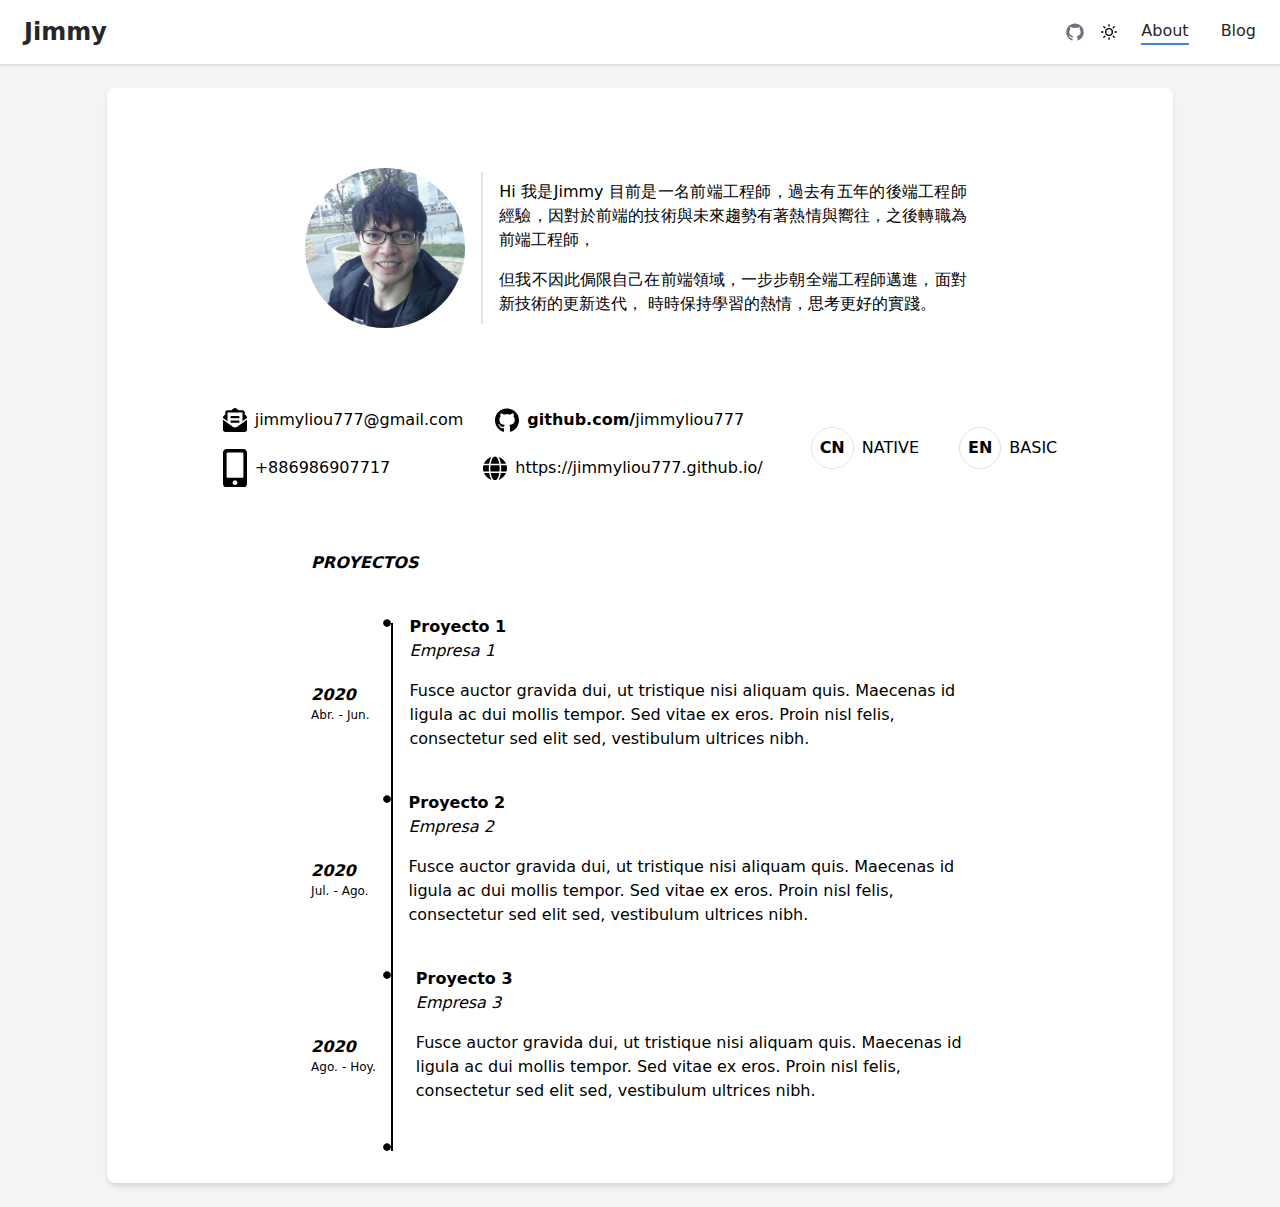
==== commit 6fb4587c: "[feat]: 新增滾動選單固定" ====
--- a/index.html
+++ b/index.html
@@ -1 +1 @@
-<!DOCTYPE html><html><head><link rel="preconnect" href="https://fonts.googleapis.com"/><link rel="preconnect" href="https://fonts.gstatic.com" crossorigin="true"/><link rel="stylesheet" data-href="https://fonts.googleapis.com/css2?family=Noto+Sans+SC:wght@100;300;400;500;700;900&amp;family=Noto+Sans+TC:wght@100;300;400;500;700;900&amp;display=swap"/><link rel="icon" href="/favicon.ico"/><link rel="preconnect" href="https://fonts.gstatic.com" crossorigin /><meta name="viewport" content="width=device-width"/><meta charSet="utf-8"/><title>Jimmy Blog</title><meta name="next-head-count" content="3"/><link rel="preload" href="/_next/static/css/b73de8ea6f61a34e66ae.css" as="style"/><link rel="stylesheet" href="/_next/static/css/b73de8ea6f61a34e66ae.css" data-n-g=""/><noscript data-n-css=""></noscript><script defer="" nomodule="" src="/_next/static/chunks/polyfills-a40ef1678bae11e696dba45124eadd70.js"></script><script src="/_next/static/chunks/webpack-fb76148cfcfb42ca18eb.js" defer=""></script><script src="/_next/static/chunks/framework-895f067827ebe11ffe45.js" defer=""></script><script src="/_next/static/chunks/main-c4f2541b93e4ae8b71f8.js" defer=""></script><script src="/_next/static/chunks/pages/_app-bfc5969af47ff3a85e8e.js" defer=""></script><script src="/_next/static/chunks/pages/index-91e151afc2ba1a7c1b6b.js" defer=""></script><script src="/_next/static/CM4TK3TELdDG8yMKea6mV/_buildManifest.js" defer=""></script><script src="/_next/static/CM4TK3TELdDG8yMKea6mV/_ssgManifest.js" defer=""></script><style data-href="https://fonts.googleapis.com/css2?family=Noto+Sans+SC:wght@100;300;400;500;700;900&family=Noto+Sans+TC:wght@100;300;400;500;700;900&display=swap">@font-face{font-family:'Noto Sans SC';font-style:normal;font-weight:100;font-display:swap;src:url(https://fonts.gstatic.com/s/notosanssc/v20/k3kJo84MPvpLmixcA63oeALZTYKO.woff) format('woff')}@font-face{font-family:'Noto Sans SC';font-style:normal;font-weight:300;font-display:swap;src:url(https://fonts.gstatic.com/s/notosanssc/v20/k3kIo84MPvpLmixcA63oeALZhaCt8g.woff) format('woff')}@font-face{font-family:'Noto Sans SC';font-style:normal;font-weight:400;font-display:swap;src:url(https://fonts.gstatic.com/s/notosanssc/v20/k3kXo84MPvpLmixcA63oeALhKg.woff) format('woff')}@font-face{font-family:'Noto Sans SC';font-style:normal;font-weight:500;font-display:swap;src:url(https://fonts.gstatic.com/s/notosanssc/v20/k3kIo84MPvpLmixcA63oeALZ3aGt8g.woff) format('woff')}@font-face{font-family:'Noto Sans SC';font-style:normal;font-weight:700;font-display:swap;src:url(https://fonts.gstatic.com/s/notosanssc/v20/k3kIo84MPvpLmixcA63oeALZlaet8g.woff) format('woff')}@font-face{font-family:'Noto Sans SC';font-style:normal;font-weight:900;font-display:swap;src:url(https://fonts.gstatic.com/s/notosanssc/v20/k3kIo84MPvpLmixcA63oeALZraWt8g.woff) format('woff')}@font-face{font-family:'Noto Sans TC';font-style:normal;font-weight:100;font-display:swap;src:url(https://fonts.gstatic.com/s/notosanstc/v20/-nFlOG829Oofr2wohFbTp9i9WyEM.woff) format('woff')}@font-face{font-family:'Noto Sans TC';font-style:normal;font-weight:300;font-display:swap;src:url(https://fonts.gstatic.com/s/notosanstc/v20/-nFkOG829Oofr2wohFbTp9i9kwMvCA.woff) format('woff')}@font-face{font-family:'Noto Sans TC';font-style:normal;font-weight:400;font-display:swap;src:url(https://fonts.gstatic.com/s/notosanstc/v20/-nF7OG829Oofr2wohFbTp9iFPA.woff) format('woff')}@font-face{font-family:'Noto Sans TC';font-style:normal;font-weight:500;font-display:swap;src:url(https://fonts.gstatic.com/s/notosanstc/v20/-nFkOG829Oofr2wohFbTp9i9ywIvCA.woff) format('woff')}@font-face{font-family:'Noto Sans TC';font-style:normal;font-weight:700;font-display:swap;src:url(https://fonts.gstatic.com/s/notosanstc/v20/-nFkOG829Oofr2wohFbTp9i9gwQvCA.woff) format('woff')}@font-face{font-family:'Noto Sans TC';font-style:normal;font-weight:900;font-display:swap;src:url(https://fonts.gstatic.com/s/notosanstc/v20/-nFkOG829Oofr2wohFbTp9i9uwYvCA.woff) format('woff')}@font-face{font-family:'Noto Sans SC';font-style:normal;font-weight:100;font-display:swap;src:url(https://fonts.gstatic.com/s/notosanssc/v20/k3kJo84MPvpLmixcA63oeALZTYKI2w328u6EEQ311OEXBJ21lRUt3VQERiSPJ6EORApz2ylco38S.4.woff2) format('woff2');unicode-range:U+1f1e9-1f1f5,U+1f1f7-1f1ff,U+1f21a,U+1f232,U+1f234-1f237,U+1f250-1f251,U+1f300,U+1f302-1f308,U+1f30a-1f311,U+1f315,U+1f319-1f320,U+1f324,U+1f327,U+1f32a,U+1f32c-1f32d,U+1f330-1f357,U+1f359-1f37e}@font-face{font-family:'Noto Sans SC';font-style:normal;font-weight:100;font-display:swap;src:url(https://fonts.gstatic.com/s/notosanssc/v20/k3kJo84MPvpLmixcA63oeALZTYKI2w328u6EEQ311OEXBJ21lRUt3VQERiSPJ6EORApz2ylco38S.5.woff2) format('woff2');unicode-range:U+fee3,U+fef3,U+ff03-ff04,U+ff07,U+ff0a,U+ff17-ff19,U+ff1c-ff1d,U+ff20-ff3a,U+ff3c,U+ff3e-ff5b,U+ff5d,U+ff61-ff65,U+ff67-ff6a,U+ff6c,U+ff6f-ff78,U+ff7a-ff7d,U+ff80-ff84,U+ff86,U+ff89-ff8e,U+ff92,U+ff97-ff9b,U+ff9d-ff9f,U+ffe0-ffe4,U+ffe6,U+ffe9,U+ffeb,U+ffed,U+fffc,U+1f004,U+1f170-1f171,U+1f192-1f195,U+1f198-1f19a,U+1f1e6-1f1e8}@font-face{font-family:'Noto Sans SC';font-style:normal;font-weight:100;font-display:swap;src:url(https://fonts.gstatic.com/s/notosanssc/v20/k3kJo84MPvpLmixcA63oeALZTYKI2w328u6EEQ311OEXBJ21lRUt3VQERiSPJ6EORApz2ylco38S.6.woff2) format('woff2');unicode-range:U+f0a7,U+f0b2,U+f0b7,U+f0c9,U+f0d8,U+f0da,U+f0dc-f0dd,U+f0e0,U+f0e6,U+f0eb,U+f0fc,U+f101,U+f104-f105,U+f107,U+f10b,U+f11b,U+f14b,U+f18a,U+f193,U+f1d6-f1d7,U+f244,U+f27a,U+f296,U+f2ae,U+f471,U+f4b3,U+f610-f611,U+f880-f881,U+f8ec,U+f8f5,U+f8ff,U+f901,U+f90a,U+f92c-f92d,U+f934,U+f937,U+f941,U+f965,U+f967,U+f969,U+f96b,U+f96f,U+f974,U+f978-f979,U+f97e,U+f981,U+f98a,U+f98e,U+f997,U+f99c,U+f9b2,U+f9b5,U+f9ba,U+f9be,U+f9ca,U+f9d0-f9d1,U+f9dd,U+f9e0-f9e1,U+f9e4,U+f9f7,U+fa00-fa01,U+fa08,U+fa0a,U+fa11,U+fb01-fb02,U+fdfc,U+fe0e,U+fe30-fe31,U+fe33-fe44,U+fe49-fe52,U+fe54-fe57,U+fe59-fe66,U+fe68-fe6b,U+fe8e,U+fe92-fe93,U+feae,U+feb8,U+fecb-fecc,U+fee0}@font-face{font-family:'Noto Sans SC';font-style:normal;font-weight:100;font-display:swap;src:url(https://fonts.gstatic.com/s/notosanssc/v20/k3kJo84MPvpLmixcA63oeALZTYKI2w328u6EEQ311OEXBJ21lRUt3VQERiSPJ6EORApz2ylco38S.21.woff2) format('woff2');unicode-range:U+9f3d-9f3e,U+9f41,U+9f4a-9f4b,U+9f51-9f52,U+9f61-9f63,U+9f66-9f67,U+9f80-9f81,U+9f83,U+9f85-9f8d,U+9f90-9f91,U+9f94-9f96,U+9f98,U+9f9b-9f9c,U+9f9e,U+9fa0,U+9fa2,U+9ff4,U+a001,U+a007,U+a025,U+a046-a047,U+a057,U+a072,U+a078-a079,U+a083,U+a085,U+a100,U+a118,U+a132,U+a134,U+a1f4,U+a242,U+a4a6,U+a4aa,U+a4b0-a4b1,U+a4b3,U+a9c1-a9c2,U+ac00-ac01,U+ac04,U+ac08,U+ac10-ac11,U+ac13-ac16,U+ac19,U+ac1c-ac1d,U+ac24,U+ac70-ac71,U+ac74,U+ac77-ac78,U+ac80-ac81,U+ac83,U+ac8c,U+ac90,U+ac9f-aca0,U+aca8-aca9,U+acac,U+acb0,U+acbd,U+acc1,U+acc4,U+ace0-ace1,U+ace4,U+ace8,U+acf3,U+acf5,U+acfc-acfd,U+ad00,U+ad0c,U+ad11,U+ad1c,U+ad34,U+ad50,U+ad64,U+ad6c,U+ad70,U+ad74,U+ad7f,U+ad81,U+ad8c,U+adc0,U+adc8,U+addc,U+ade0,U+adf8-adf9,U+adfc,U+ae00,U+ae08-ae09,U+ae0b,U+ae30,U+ae34,U+ae38,U+ae40,U+ae4a,U+ae4c,U+ae54,U+ae68,U+aebc,U+aed8,U+af2c-af2d,U+af34}@font-face{font-family:'Noto Sans SC';font-style:normal;font-weight:100;font-display:swap;src:url(https://fonts.gstatic.com/s/notosanssc/v20/k3kJo84MPvpLmixcA63oeALZTYKI2w328u6EEQ311OEXBJ21lRUt3VQERiSPJ6EORApz2ylco38S.22.woff2) format('woff2');unicode-range:U+9dfa,U+9e0a,U+9e11,U+9e1a,U+9e1e,U+9e20,U+9e22,U+9e28-9e2c,U+9e2e-9e33,U+9e35-9e3b,U+9e3e,U+9e40-9e44,U+9e46-9e4e,U+9e51,U+9e53,U+9e55-9e58,U+9e5a-9e5c,U+9e5e-9e63,U+9e66-9e6e,U+9e71,U+9e73,U+9e75,U+9e78-9e79,U+9e7c-9e7e,U+9e82,U+9e86-9e88,U+9e8b-9e8c,U+9e90-9e91,U+9e93,U+9e95,U+9e97,U+9e9d,U+9ea4-9ea5,U+9ea9-9eaa,U+9eb4-9eb5,U+9eb8-9eba,U+9ebc-9ebf,U+9ec3,U+9ec9,U+9ecd,U+9ed0,U+9ed2-9ed3,U+9ed5-9ed6,U+9ed9,U+9edc-9edd,U+9edf-9ee0,U+9ee2,U+9ee5,U+9ee7-9eea,U+9eef,U+9ef1,U+9ef3-9ef4,U+9ef6,U+9ef9,U+9efb-9efc,U+9efe,U+9f0b,U+9f0d,U+9f10,U+9f14,U+9f17,U+9f19,U+9f22,U+9f29,U+9f2c,U+9f2f,U+9f31,U+9f37,U+9f39}@font-face{font-family:'Noto Sans SC';font-style:normal;font-weight:100;font-display:swap;src:url(https://fonts.gstatic.com/s/notosanssc/v20/k3kJo84MPvpLmixcA63oeALZTYKI2w328u6EEQ311OEXBJ21lRUt3VQERiSPJ6EORApz2ylco38S.23.woff2) format('woff2');unicode-range:U+9c3b,U+9c40,U+9c47-9c49,U+9c53,U+9c57,U+9c64,U+9c72,U+9c77-9c78,U+9c7b,U+9c7f-9c80,U+9c82-9c83,U+9c85-9c8c,U+9c8e-9c92,U+9c94-9c9b,U+9c9e-9ca3,U+9ca5-9ca7,U+9ca9,U+9cab,U+9cad-9cae,U+9cb1-9cb7,U+9cb9-9cbd,U+9cbf-9cc0,U+9cc3,U+9cc5-9cc7,U+9cc9-9cd1,U+9cd3-9cda,U+9cdc-9cdd,U+9cdf,U+9ce1-9ce3,U+9ce5,U+9ce9,U+9cee-9cef,U+9cf3-9cf4,U+9cf6,U+9cfc-9cfd,U+9d02,U+9d08-9d09,U+9d12,U+9d1b,U+9d1e,U+9d26,U+9d28,U+9d37,U+9d3b,U+9d3f,U+9d51,U+9d59,U+9d5c-9d5d,U+9d5f-9d61,U+9d6c,U+9d70,U+9d72,U+9d7a,U+9d7e,U+9d84,U+9d89,U+9d8f,U+9d92,U+9daf,U+9db4,U+9db8,U+9dbc,U+9dc4,U+9dc7,U+9dc9,U+9dd7,U+9ddf,U+9df2,U+9df9}@font-face{font-family:'Noto Sans SC';font-style:normal;font-weight:100;font-display:swap;src:url(https://fonts.gstatic.com/s/notosanssc/v20/k3kJo84MPvpLmixcA63oeALZTYKI2w328u6EEQ311OEXBJ21lRUt3VQERiSPJ6EORApz2ylco38S.24.woff2) format('woff2');unicode-range:U+9a5f,U+9a62,U+9a65,U+9a69,U+9a6b,U+9a6e,U+9a75,U+9a77-9a7a,U+9a7d,U+9a80,U+9a83,U+9a85,U+9a87-9a8a,U+9a8d-9a8e,U+9a90,U+9a92-9a93,U+9a95-9a96,U+9a98-9a99,U+9a9b-9aa2,U+9aa5,U+9aa7,U+9aaf-9ab1,U+9ab5-9ab6,U+9ab9-9aba,U+9abc,U+9ac0-9ac4,U+9ac8,U+9acb-9acc,U+9ace-9acf,U+9ad1-9ad2,U+9ad9,U+9adf,U+9ae1,U+9ae3,U+9aea-9aeb,U+9aed-9aef,U+9af4,U+9af9,U+9afb,U+9b03-9b04,U+9b06,U+9b08,U+9b0d,U+9b0f-9b10,U+9b13,U+9b18,U+9b1a,U+9b1f,U+9b22-9b23,U+9b25,U+9b27-9b28,U+9b2a,U+9b2f,U+9b31-9b32,U+9b3b,U+9b43,U+9b46-9b49,U+9b4d-9b4e,U+9b51,U+9b56,U+9b58,U+9b5a,U+9b5c,U+9b5f,U+9b61-9b62,U+9b6f,U+9b77,U+9b80,U+9b88,U+9b8b,U+9b8e,U+9b91,U+9b9f-9ba0,U+9ba8,U+9baa-9bab,U+9bad-9bae,U+9bb0-9bb1,U+9bb8,U+9bc9-9bca,U+9bd3,U+9bd6,U+9bdb,U+9be8,U+9bf0-9bf1,U+9c02,U+9c10,U+9c15,U+9c24,U+9c2d,U+9c32,U+9c39}@font-face{font-family:'Noto Sans SC';font-style:normal;font-weight:100;font-display:swap;src:url(https://fonts.gstatic.com/s/notosanssc/v20/k3kJo84MPvpLmixcA63oeALZTYKI2w328u6EEQ311OEXBJ21lRUt3VQERiSPJ6EORApz2ylco38S.25.woff2) format('woff2');unicode-range:U+98c8,U+98cf-98d6,U+98da-98db,U+98dd,U+98e1-98e2,U+98e7-98ea,U+98ec,U+98ee-98ef,U+98f2,U+98f4,U+98fc-98fe,U+9903,U+9905,U+9908,U+990a,U+990c-990d,U+9913-9914,U+9918,U+991a-991b,U+991e,U+9921,U+9928,U+992c,U+992e,U+9935,U+9938-9939,U+993d-993e,U+9945,U+994b-994c,U+9951-9952,U+9954-9955,U+9957,U+995e,U+9963,U+9966-9969,U+996b-996c,U+996f,U+9974-9975,U+9977-9979,U+997d-997e,U+9980-9981,U+9983-9984,U+9987,U+998a-998b,U+998d-9991,U+9993-9995,U+9997-9998,U+99a5,U+99ab-99ae,U+99b1,U+99b3-99b4,U+99bc,U+99bf,U+99c1,U+99c3-99c6,U+99cc,U+99d0,U+99d2,U+99d5,U+99db,U+99dd,U+99e1,U+99ed,U+99f1,U+99ff,U+9a01,U+9a03-9a04,U+9a0e-9a0f,U+9a11-9a13,U+9a19,U+9a1b,U+9a28,U+9a2b,U+9a30,U+9a32,U+9a37,U+9a40,U+9a45,U+9a4a,U+9a4d-9a4e,U+9a52,U+9a55,U+9a57,U+9a5a-9a5b}@font-face{font-family:'Noto Sans SC';font-style:normal;font-weight:100;font-display:swap;src:url(https://fonts.gstatic.com/s/notosanssc/v20/k3kJo84MPvpLmixcA63oeALZTYKI2w328u6EEQ311OEXBJ21lRUt3VQERiSPJ6EORApz2ylco38S.26.woff2) format('woff2');unicode-range:U+972a,U+972d,U+9730,U+973d,U+9742,U+9744,U+9748-9749,U+9750-9751,U+975a-975c,U+9763,U+9765-9766,U+976c-976d,U+9773,U+9776,U+977a,U+977c,U+9784-9785,U+978e-978f,U+9791-9792,U+9794-9795,U+9798,U+979a,U+979e,U+97a3,U+97a5-97a6,U+97a8,U+97ab-97ac,U+97ae-97af,U+97b2,U+97b4,U+97c6,U+97cb-97cc,U+97d3,U+97d8,U+97dc,U+97e1,U+97ea-97eb,U+97ee,U+97fb,U+97fe-97ff,U+9801-9803,U+9805-9806,U+9808,U+980c,U+9810-9814,U+9817-9818,U+981e,U+9820-9821,U+9824,U+9828,U+982b-982d,U+9830,U+9834,U+9838-9839,U+983c,U+9846,U+984d-984f,U+9851-9852,U+9854-9855,U+9857-9858,U+985a-985b,U+9862-9863,U+9865,U+9867,U+986b,U+986f-9871,U+9877-9878,U+987c,U+9880,U+9883,U+9885,U+9889,U+988b-988f,U+9893-9895,U+9899-989b,U+989e-989f,U+98a1-98a2,U+98a5-98a7,U+98a9,U+98af,U+98b1,U+98b6,U+98ba,U+98be,U+98c3-98c4,U+98c6-98c7}@font-face{font-family:'Noto Sans SC';font-style:normal;font-weight:100;font-display:swap;src:url(https://fonts.gstatic.com/s/notosanssc/v20/k3kJo84MPvpLmixcA63oeALZTYKI2w328u6EEQ311OEXBJ21lRUt3VQERiSPJ6EORApz2ylco38S.27.woff2) format('woff2');unicode-range:U+95b9-95ca,U+95cc-95cd,U+95d4-95d6,U+95d8,U+95e1-95e2,U+95e9,U+95f0-95f1,U+95f3,U+95f6,U+95fc,U+95fe-95ff,U+9602-9604,U+9606-960d,U+960f,U+9611-9613,U+9615-9617,U+9619-961b,U+961d,U+9621,U+9628,U+962f,U+963c-963e,U+9641-9642,U+9649,U+9654,U+965b-965f,U+9661,U+9663,U+9665,U+9667-9668,U+966c,U+9670,U+9672-9674,U+9678,U+967a,U+967d,U+9682,U+9685,U+9688,U+968a,U+968d-968e,U+9695,U+9697-9698,U+969e,U+96a0,U+96a3-96a4,U+96a8,U+96aa,U+96b0-96b1,U+96b3-96b4,U+96b7-96b9,U+96bb-96bd,U+96c9,U+96cb,U+96ce,U+96d1-96d2,U+96d6,U+96d9,U+96db-96dc,U+96de,U+96e0,U+96e3,U+96e9,U+96eb,U+96f0-96f2,U+96f9,U+96ff,U+9701-9702,U+9705,U+9708,U+970a,U+970e-970f,U+9711,U+9719,U+9727}@font-face{font-family:'Noto Sans SC';font-style:normal;font-weight:100;font-display:swap;src:url(https://fonts.gstatic.com/s/notosanssc/v20/k3kJo84MPvpLmixcA63oeALZTYKI2w328u6EEQ311OEXBJ21lRUt3VQERiSPJ6EORApz2ylco38S.28.woff2) format('woff2');unicode-range:U+94e7-94ec,U+94ee-94f1,U+94f3,U+94f5,U+94f7,U+94f9,U+94fb-94fd,U+94ff,U+9503-9504,U+9506-9507,U+9509-950a,U+950d-950f,U+9511-9518,U+951a-9520,U+9522,U+9528-952d,U+9530-953a,U+953c-953f,U+9543-9546,U+9548-9550,U+9552-9555,U+9557-955b,U+955d-9568,U+956a-956d,U+9570-9574,U+9583,U+9586,U+9589,U+958e-958f,U+9591-9592,U+9594,U+9598-9599,U+959e-95a0,U+95a2-95a6,U+95a8-95b2,U+95b4,U+95b8}@font-face{font-family:'Noto Sans SC';font-style:normal;font-weight:100;font-display:swap;src:url(https://fonts.gstatic.com/s/notosanssc/v20/k3kJo84MPvpLmixcA63oeALZTYKI2w328u6EEQ311OEXBJ21lRUt3VQERiSPJ6EORApz2ylco38S.29.woff2) format('woff2');unicode-range:U+9410-941a,U+941c-942b,U+942d-942e,U+9432-9433,U+9435,U+9438,U+943a,U+943e,U+9444,U+944a,U+9451-9452,U+945a,U+9462-9463,U+9465,U+9470-9487,U+948a-9492,U+9494-9498,U+949a,U+949c-949d,U+94a1,U+94a3-94a4,U+94a8,U+94aa-94ad,U+94af,U+94b2,U+94b4-94ba,U+94bc-94c0,U+94c4,U+94c6-94db,U+94de-94e6}@font-face{font-family:'Noto Sans SC';font-style:normal;font-weight:100;font-display:swap;src:url(https://fonts.gstatic.com/s/notosanssc/v20/k3kJo84MPvpLmixcA63oeALZTYKI2w328u6EEQ311OEXBJ21lRUt3VQERiSPJ6EORApz2ylco38S.30.woff2) format('woff2');unicode-range:U+92b7,U+92b9,U+92c1,U+92c5-92c6,U+92c8,U+92cc,U+92d0,U+92d2,U+92e4,U+92ea,U+92ec-92ed,U+92f0,U+92f3,U+92f8,U+92fc,U+9304,U+9306,U+9310,U+9312,U+9315,U+9318,U+931a,U+931e,U+9320-9322,U+9324,U+9326-9329,U+932b-932c,U+932f,U+9331-9332,U+9335-9336,U+933e,U+9340-9341,U+934a-9360,U+9362-9363,U+9365-936b,U+936e,U+9375,U+937e,U+9382,U+938a,U+938c,U+938f,U+9393-9394,U+9396-9397,U+939a,U+93a2,U+93a7,U+93ac-93cd,U+93d0-93d1,U+93d6-93d8,U+93de-93df,U+93e1-93e2,U+93e4,U+93f8,U+93fb,U+93fd,U+940e-940f}@font-face{font-family:'Noto Sans SC';font-style:normal;font-weight:100;font-display:swap;src:url(https://fonts.gstatic.com/s/notosanssc/v20/k3kJo84MPvpLmixcA63oeALZTYKI2w328u6EEQ311OEXBJ21lRUt3VQERiSPJ6EORApz2ylco38S.31.woff2) format('woff2');unicode-range:U+914c,U+914e-9150,U+9154,U+9157,U+915a,U+915d-915e,U+9161-9164,U+9169,U+9170,U+9172,U+9174,U+9179-917a,U+917d-917e,U+9182-9183,U+9185,U+918c-918d,U+9190-9191,U+919a,U+919c,U+91a1-91a4,U+91a8,U+91aa-91af,U+91b4-91b5,U+91b8,U+91ba,U+91be,U+91c0-91c1,U+91c6,U+91c8,U+91cb,U+91d0,U+91d2,U+91d7-91d8,U+91dd,U+91e3,U+91e6-91e7,U+91ed,U+91f0,U+91f5,U+91f9,U+9200,U+9205,U+9207-920a,U+920d-920e,U+9210,U+9214-9215,U+921c,U+921e,U+9221,U+9223-9227,U+9229-922a,U+922d,U+9234-9235,U+9237,U+9239-923a,U+923c-9240,U+9244-9246,U+9249,U+924e-924f,U+9251,U+9253,U+9257,U+925b,U+925e,U+9262,U+9264-9266,U+9268,U+926c,U+926f,U+9271,U+927b,U+927e,U+9280,U+9283,U+9285-928a,U+928e,U+9291,U+9293,U+9296,U+9298,U+929c-929d,U+92a8,U+92ab-92ae,U+92b3,U+92b6}@font-face{font-family:'Noto Sans SC';font-style:normal;font-weight:100;font-display:swap;src:url(https://fonts.gstatic.com/s/notosanssc/v20/k3kJo84MPvpLmixcA63oeALZTYKI2w328u6EEQ311OEXBJ21lRUt3VQERiSPJ6EORApz2ylco38S.32.woff2) format('woff2');unicode-range:U+8fe2-8fe5,U+8fe8-8fe9,U+8fee,U+8ff3-8ff4,U+8ff8,U+8ffa,U+9004,U+900b,U+9011,U+9015-9016,U+901e,U+9021,U+9026,U+902d,U+902f,U+9031,U+9035-9036,U+9039-903a,U+9041,U+9044-9046,U+904a,U+904f-9052,U+9054-9055,U+9058-9059,U+905b-905e,U+9060-9062,U+9068-9069,U+906f,U+9072,U+9074,U+9076-907a,U+907c-907d,U+9081,U+9083,U+9085,U+9087-908b,U+908f,U+9095,U+9097,U+9099-909b,U+909d,U+90a0-90a1,U+90a8-90a9,U+90ac,U+90b0,U+90b2-90b4,U+90b6,U+90b8,U+90ba,U+90bd-90be,U+90c3-90c5,U+90c7-90c8,U+90cf-90d0,U+90d3,U+90d5,U+90d7,U+90da-90dc,U+90de,U+90e2,U+90e4,U+90e6-90e7,U+90ea-90eb,U+90ef,U+90f4-90f5,U+90f7,U+90fe-9100,U+9104,U+9109,U+910c,U+9112,U+9114-9115,U+9118,U+911c,U+911e,U+9120,U+9122-9123,U+9127,U+912d,U+912f-9132,U+9139-913a,U+9143,U+9146,U+9149-914a}@font-face{font-family:'Noto Sans SC';font-style:normal;font-weight:100;font-display:swap;src:url(https://fonts.gstatic.com/s/notosanssc/v20/k3kJo84MPvpLmixcA63oeALZTYKI2w328u6EEQ311OEXBJ21lRUt3VQERiSPJ6EORApz2ylco38S.33.woff2) format('woff2');unicode-range:U+8e2d-8e31,U+8e34-8e35,U+8e39-8e3a,U+8e3d,U+8e40-8e42,U+8e47,U+8e49-8e4b,U+8e50-8e53,U+8e59-8e5a,U+8e5f-8e60,U+8e64,U+8e69,U+8e6c,U+8e70,U+8e74,U+8e76,U+8e7a-8e7c,U+8e7f,U+8e84-8e85,U+8e87,U+8e89,U+8e8b,U+8e8d,U+8e8f-8e90,U+8e94,U+8e99,U+8e9c,U+8e9e,U+8eaa,U+8eac,U+8eb0,U+8eb6,U+8ec0,U+8ec6,U+8eca-8ece,U+8ed2,U+8eda,U+8edf,U+8ee2,U+8eeb,U+8ef8,U+8efb-8efe,U+8f03,U+8f09,U+8f0b,U+8f12-8f15,U+8f1b,U+8f1d,U+8f1f,U+8f29-8f2a,U+8f2f,U+8f36,U+8f38,U+8f3b,U+8f3e-8f3f,U+8f44-8f45,U+8f49,U+8f4d-8f4e,U+8f5f,U+8f6b,U+8f6d,U+8f71-8f73,U+8f75-8f76,U+8f78-8f7a,U+8f7c,U+8f7e,U+8f81-8f82,U+8f84,U+8f87,U+8f8a-8f8b,U+8f8d-8f8f,U+8f94-8f95,U+8f97-8f9a,U+8fa6,U+8fad-8faf,U+8fb2,U+8fb5-8fb7,U+8fba-8fbc,U+8fbf,U+8fc2,U+8fcb,U+8fcd,U+8fd3,U+8fd5,U+8fd7,U+8fda}@font-face{font-family:'Noto Sans SC';font-style:normal;font-weight:100;font-display:swap;src:url(https://fonts.gstatic.com/s/notosanssc/v20/k3kJo84MPvpLmixcA63oeALZTYKI2w328u6EEQ311OEXBJ21lRUt3VQERiSPJ6EORApz2ylco38S.34.woff2) format('woff2');unicode-range:U+8caf-8cb0,U+8cb3-8cb4,U+8cb6-8cb9,U+8cbb-8cbd,U+8cbf-8cc4,U+8cc7-8cc8,U+8cca,U+8ccd,U+8cd1,U+8cd3,U+8cdb-8cdc,U+8cde,U+8ce0,U+8ce2-8ce4,U+8ce6-8ce8,U+8cea,U+8ced,U+8cf4,U+8cf8,U+8cfa,U+8cfc-8cfd,U+8d04-8d05,U+8d07-8d08,U+8d0a,U+8d0d,U+8d0f,U+8d13-8d14,U+8d16,U+8d1b,U+8d20,U+8d2e,U+8d30,U+8d32-8d33,U+8d36,U+8d3b,U+8d3d,U+8d40,U+8d42-8d43,U+8d45-8d46,U+8d48-8d4a,U+8d4d,U+8d51,U+8d53,U+8d55,U+8d59,U+8d5c-8d5d,U+8d5f,U+8d61,U+8d66-8d67,U+8d6a,U+8d6d,U+8d71,U+8d73,U+8d84,U+8d90-8d91,U+8d94-8d95,U+8d99,U+8da8,U+8daf,U+8db1,U+8db5,U+8db8,U+8dba,U+8dbc,U+8dbf,U+8dc2,U+8dc4,U+8dc6,U+8dcb,U+8dce-8dcf,U+8dd6-8dd7,U+8dda-8ddb,U+8dde,U+8de1,U+8de3-8de4,U+8de9,U+8deb-8dec,U+8df0-8df1,U+8df6-8dfd,U+8e05,U+8e07,U+8e09-8e0a,U+8e0c,U+8e0e,U+8e10,U+8e14,U+8e1d-8e1f,U+8e23,U+8e26,U+8e2b-8e2c}@font-face{font-family:'Noto Sans SC';font-style:normal;font-weight:100;font-display:swap;src:url(https://fonts.gstatic.com/s/notosanssc/v20/k3kJo84MPvpLmixcA63oeALZTYKI2w328u6EEQ311OEXBJ21lRUt3VQERiSPJ6EORApz2ylco38S.35.woff2) format('woff2');unicode-range:U+8b5e,U+8b60,U+8b6c,U+8b6f-8b70,U+8b72,U+8b74,U+8b77,U+8b7d,U+8b80,U+8b83,U+8b8a,U+8b8c,U+8b90,U+8b93,U+8b99-8b9a,U+8ba0,U+8ba3,U+8ba5-8ba7,U+8baa-8bac,U+8bb3-8bb5,U+8bb7,U+8bb9,U+8bc2-8bc3,U+8bc5,U+8bcb-8bcc,U+8bce-8bd0,U+8bd2-8bd4,U+8bd6,U+8bd8-8bd9,U+8bdc,U+8bdf,U+8be3-8be4,U+8be7-8be9,U+8beb-8bec,U+8bee,U+8bf0,U+8bf2-8bf3,U+8bf6,U+8bf9,U+8bfc-8bfd,U+8bff-8c00,U+8c02,U+8c04,U+8c06-8c07,U+8c0c,U+8c0f,U+8c11-8c12,U+8c14-8c1b,U+8c1d-8c21,U+8c24-8c25,U+8c27,U+8c2a-8c2c,U+8c2e-8c30,U+8c32-8c36,U+8c3f,U+8c47-8c4c,U+8c4e-8c50,U+8c54-8c56,U+8c62,U+8c68,U+8c6c,U+8c73,U+8c78,U+8c7a,U+8c82,U+8c85,U+8c89-8c8a,U+8c8d-8c8e,U+8c90,U+8c93-8c94,U+8c98,U+8c9d-8c9e,U+8ca0-8ca2,U+8ca7-8cac}@font-face{font-family:'Noto Sans SC';font-style:normal;font-weight:100;font-display:swap;src:url(https://fonts.gstatic.com/s/notosanssc/v20/k3kJo84MPvpLmixcA63oeALZTYKI2w328u6EEQ311OEXBJ21lRUt3VQERiSPJ6EORApz2ylco38S.36.woff2) format('woff2');unicode-range:U+8a02-8a03,U+8a07-8a0a,U+8a0e-8a0f,U+8a13,U+8a15-8a18,U+8a1a-8a1b,U+8a1d,U+8a1f,U+8a22-8a23,U+8a25,U+8a2b,U+8a2d,U+8a31,U+8a33-8a34,U+8a36-8a38,U+8a3a,U+8a3c,U+8a3e,U+8a40-8a41,U+8a46,U+8a48,U+8a50,U+8a52,U+8a54-8a55,U+8a58,U+8a5b,U+8a5d-8a63,U+8a66,U+8a69-8a6b,U+8a6d-8a6e,U+8a70,U+8a72-8a73,U+8a7a,U+8a85,U+8a87,U+8a8a,U+8a8c-8a8d,U+8a90-8a92,U+8a95,U+8a98,U+8aa0-8aa1,U+8aa3-8aa6,U+8aa8-8aa9,U+8aac-8aae,U+8ab0,U+8ab2,U+8ab8-8ab9,U+8abc,U+8abe-8abf,U+8ac7,U+8acf,U+8ad2,U+8ad6-8ad7,U+8adb-8adc,U+8adf,U+8ae1,U+8ae6-8ae8,U+8aeb,U+8aed-8aee,U+8af1,U+8af3-8af4,U+8af7-8af8,U+8afa,U+8afe,U+8b00-8b02,U+8b07,U+8b0a,U+8b0c,U+8b0e,U+8b10,U+8b17,U+8b19,U+8b1b,U+8b1d,U+8b20-8b21,U+8b26,U+8b28,U+8b2c,U+8b33,U+8b39,U+8b3e-8b3f,U+8b41,U+8b45,U+8b49,U+8b4c,U+8b4f,U+8b57-8b58,U+8b5a,U+8b5c}@font-face{font-family:'Noto Sans SC';font-style:normal;font-weight:100;font-display:swap;src:url(https://fonts.gstatic.com/s/notosanssc/v20/k3kJo84MPvpLmixcA63oeALZTYKI2w328u6EEQ311OEXBJ21lRUt3VQERiSPJ6EORApz2ylco38S.37.woff2) format('woff2');unicode-range:U+8869-886a,U+886e-886f,U+8872,U+8879,U+887d-887f,U+8882,U+8884-8886,U+8888,U+888f,U+8892-8893,U+889b,U+88a2,U+88a4,U+88a6,U+88a8,U+88aa,U+88ae,U+88b1,U+88b4,U+88b7,U+88bc,U+88c0,U+88c6-88c9,U+88ce-88cf,U+88d1-88d3,U+88d8,U+88db-88dd,U+88df,U+88e1-88e3,U+88e5,U+88e8,U+88ec,U+88f0-88f1,U+88f3-88f4,U+88fc-88fe,U+8900,U+8902,U+8906-8907,U+8909-890c,U+8912-8915,U+8918-891b,U+8921,U+8925,U+892b,U+8930,U+8932,U+8934,U+8936,U+893b,U+893d,U+8941,U+894c,U+8955-8956,U+8959,U+895c,U+895e-8960,U+8966,U+896a,U+896c,U+896f-8970,U+8972,U+897b,U+897e,U+8980,U+8983,U+8985,U+8987-8988,U+898c,U+898f,U+8993,U+8997,U+899a,U+89a1,U+89a7,U+89a9-89aa,U+89b2-89b3,U+89b7,U+89c0,U+89c7,U+89ca-89cc,U+89ce-89d1,U+89d6,U+89da,U+89dc,U+89de,U+89e5,U+89e7,U+89eb,U+89ef,U+89f1,U+89f3-89f4,U+89f8,U+89ff,U+8a01}@font-face{font-family:'Noto Sans SC';font-style:normal;font-weight:100;font-display:swap;src:url(https://fonts.gstatic.com/s/notosanssc/v20/k3kJo84MPvpLmixcA63oeALZTYKI2w328u6EEQ311OEXBJ21lRUt3VQERiSPJ6EORApz2ylco38S.38.woff2) format('woff2');unicode-range:U+86e4,U+86e6,U+86e9,U+86ed,U+86ef-86f4,U+86f8-86f9,U+86fb,U+86fe,U+8703,U+8706-870a,U+870d,U+8711-8713,U+871a,U+871e,U+8722-8723,U+8725,U+8729,U+872e,U+8731,U+8734,U+8737,U+873a-873b,U+873e-8740,U+8742,U+8747-8748,U+8753,U+8755,U+8757-8758,U+875d,U+875f,U+8762-8766,U+8768,U+876e,U+8770,U+8772,U+8775,U+8778,U+877b-877e,U+8782,U+8785,U+8788,U+878b,U+8793,U+8797,U+879a,U+879e-87a0,U+87a2-87a3,U+87a8,U+87ab-87ad,U+87af,U+87b3,U+87b5,U+87bd,U+87c0,U+87c4,U+87c6,U+87ca-87cb,U+87d1-87d2,U+87db-87dc,U+87de,U+87e0,U+87e5,U+87ea,U+87ec,U+87ee,U+87f2-87f3,U+87fb,U+87fd-87fe,U+8802-8803,U+8805,U+880a-880b,U+880d,U+8813-8816,U+8819,U+881b,U+881f,U+8821,U+8823,U+8831-8832,U+8835-8836,U+8839,U+883b-883c,U+8844,U+8846,U+884a,U+884e,U+8852-8853,U+8855,U+8859,U+885b,U+885d-885e,U+8862,U+8864}@font-face{font-family:'Noto Sans SC';font-style:normal;font-weight:100;font-display:swap;src:url(https://fonts.gstatic.com/s/notosanssc/v20/k3kJo84MPvpLmixcA63oeALZTYKI2w328u6EEQ311OEXBJ21lRUt3VQERiSPJ6EORApz2ylco38S.39.woff2) format('woff2');unicode-range:U+8532,U+8534-8535,U+8538-853a,U+853c,U+8543,U+8545,U+8548,U+854e,U+8553,U+8556-8557,U+8559,U+855e,U+8561,U+8564-8565,U+8568-856a,U+856d,U+856f-8570,U+8572,U+8576,U+8579-857b,U+8580,U+8585-8586,U+8588,U+858a,U+858f,U+8591,U+8594,U+8599,U+859c,U+85a2,U+85a4,U+85a6,U+85a8-85a9,U+85ab-85ac,U+85ae,U+85b7-85b9,U+85be,U+85c1,U+85c7,U+85cd,U+85d0,U+85d3,U+85d5,U+85dc-85dd,U+85df-85e0,U+85e5-85e6,U+85e8-85ea,U+85f4,U+85f9,U+85fe-85ff,U+8602,U+8605-8607,U+860a-860b,U+8616,U+8618,U+861a,U+8627,U+8629,U+862d,U+8638,U+863c,U+863f,U+864d,U+864f,U+8652-8655,U+865b-865c,U+865f,U+8662,U+8667,U+866c,U+866e,U+8671,U+8675,U+867a-867c,U+867f,U+868b,U+868d,U+8693,U+869c-869d,U+86a1,U+86a3-86a4,U+86a7-86a9,U+86ac,U+86af-86b1,U+86b4-86b6,U+86ba,U+86c0,U+86c4,U+86c6,U+86c9-86ca,U+86cd-86d1,U+86d4,U+86d8,U+86de-86df}@font-face{font-family:'Noto Sans SC';font-style:normal;font-weight:100;font-display:swap;src:url(https://fonts.gstatic.com/s/notosanssc/v20/k3kJo84MPvpLmixcA63oeALZTYKI2w328u6EEQ311OEXBJ21lRUt3VQERiSPJ6EORApz2ylco38S.40.woff2) format('woff2');unicode-range:U+83b4,U+83b6,U+83b8,U+83ba,U+83bc-83bd,U+83bf-83c0,U+83c2,U+83c5,U+83c8-83c9,U+83cb,U+83d1,U+83d3-83d6,U+83d8,U+83db,U+83dd,U+83df,U+83e1,U+83e5,U+83ea-83eb,U+83f0,U+83f4,U+83f8-83f9,U+83fb,U+83fd,U+83ff,U+8401,U+8406,U+840a-840b,U+840f,U+8411,U+8418,U+841c,U+8420,U+8422-8424,U+8426,U+8429,U+842c,U+8438-8439,U+843b-843c,U+843f,U+8446-8447,U+8449,U+844e,U+8451-8452,U+8456,U+8459-845a,U+845c,U+8462,U+8466,U+846d,U+846f-8470,U+8473,U+8476-8478,U+847a,U+847d,U+8484-8485,U+8487,U+8489,U+848c,U+848e,U+8490,U+8493-8494,U+8497,U+849b,U+849e-849f,U+84a1,U+84a5,U+84a8,U+84af,U+84b4,U+84b9-84bf,U+84c1-84c2,U+84c5-84c7,U+84ca-84cb,U+84cd,U+84d0-84d1,U+84d3,U+84d6,U+84df-84e0,U+84e2-84e3,U+84e5-84e7,U+84ee,U+84f3,U+84f6,U+84fa,U+84fc,U+84ff-8500,U+850c,U+8511,U+8514-8515,U+8517-8518,U+851f,U+8523,U+8525-8526,U+8529,U+852b,U+852d}@font-face{font-family:'Noto Sans SC';font-style:normal;font-weight:100;font-display:swap;src:url(https://fonts.gstatic.com/s/notosanssc/v20/k3kJo84MPvpLmixcA63oeALZTYKI2w328u6EEQ311OEXBJ21lRUt3VQERiSPJ6EORApz2ylco38S.41.woff2) format('woff2');unicode-range:U+82a9-82ab,U+82ae,U+82b0,U+82b2,U+82b4-82b6,U+82bc,U+82be,U+82c0-82c2,U+82c4-82c8,U+82ca-82cc,U+82ce,U+82d0,U+82d2-82d3,U+82d5-82d6,U+82d8-82d9,U+82dc-82de,U+82e0-82e4,U+82e7,U+82e9-82eb,U+82ed-82ee,U+82f3-82f4,U+82f7-82f8,U+82fa-8301,U+8306-8308,U+830c-830d,U+830f,U+8311,U+8313-8315,U+8318,U+831a-831b,U+831d,U+8324,U+8327,U+832a,U+832c-832d,U+832f,U+8331-8334,U+833a-833c,U+8340,U+8343-8345,U+8347-8348,U+834a,U+834c,U+834f,U+8351,U+8356,U+8358-835c,U+835e,U+8360,U+8364-8366,U+8368-836a,U+836c-836e,U+8373,U+8378,U+837b-837d,U+837f-8380,U+8382,U+8388,U+838a-838b,U+8392,U+8394,U+8396,U+8398-8399,U+839b-839c,U+83a0,U+83a2-83a3,U+83a8-83aa,U+83ae-83b0,U+83b3}@font-face{font-family:'Noto Sans SC';font-style:normal;font-weight:100;font-display:swap;src:url(https://fonts.gstatic.com/s/notosanssc/v20/k3kJo84MPvpLmixcA63oeALZTYKI2w328u6EEQ311OEXBJ21lRUt3VQERiSPJ6EORApz2ylco38S.42.woff2) format('woff2');unicode-range:U+814d-814e,U+8151,U+8153,U+8158-815a,U+815e,U+8160,U+8166-8169,U+816b,U+816d,U+8171,U+8173-8174,U+8178,U+817c-817d,U+8182,U+8188,U+8191,U+8198-819b,U+81a0,U+81a3,U+81a5-81a6,U+81a9,U+81b6,U+81ba-81bb,U+81bd,U+81bf,U+81c1,U+81c3,U+81c6,U+81c9-81ca,U+81cc-81cd,U+81d1,U+81d3-81d4,U+81d8,U+81db-81dc,U+81de-81df,U+81e5,U+81e7-81e9,U+81eb-81ec,U+81ee-81ef,U+81f5,U+81f8,U+81fa,U+81fc,U+81fe,U+8200-8202,U+8204,U+8208-820a,U+820e-8210,U+8216-8218,U+821b-821c,U+8221-8224,U+8226-8228,U+822b,U+822d,U+822f,U+8232-8234,U+8237-8238,U+823a-823b,U+823e,U+8244,U+8249,U+824b,U+824f,U+8259-825a,U+825f,U+8266,U+8268,U+826e,U+8271,U+8276-8279,U+827d,U+827f,U+8283-8284,U+8288-828a,U+828d-8291,U+8293-8294,U+8296-8298,U+829f-82a1,U+82a3-82a4,U+82a7-82a8}@font-face{font-family:'Noto Sans SC';font-style:normal;font-weight:100;font-display:swap;src:url(https://fonts.gstatic.com/s/notosanssc/v20/k3kJo84MPvpLmixcA63oeALZTYKI2w328u6EEQ311OEXBJ21lRUt3VQERiSPJ6EORApz2ylco38S.43.woff2) format('woff2');unicode-range:U+7ffa,U+7ffe,U+8004,U+8006,U+800b,U+800e,U+8011-8012,U+8014,U+8016,U+8018-8019,U+801c,U+801e,U+8026-802a,U+8031,U+8034-8035,U+8037,U+8043,U+804b,U+804d,U+8052,U+8056,U+8059,U+805e,U+8061,U+8068-8069,U+806e-8074,U+8076-8078,U+807c-8080,U+8082,U+8084-8085,U+8088,U+808f,U+8093,U+809c,U+809f,U+80ab,U+80ad-80ae,U+80b1,U+80b6-80b8,U+80bc-80bd,U+80c2,U+80c4,U+80ca,U+80cd,U+80d1,U+80d4,U+80d7,U+80d9-80db,U+80dd,U+80e0,U+80e4-80e5,U+80e7-80ed,U+80ef-80f1,U+80f3-80f4,U+80fc,U+8101,U+8104-8105,U+8107-8108,U+810c-810e,U+8112-8115,U+8117-8119,U+811b-811f,U+8121-8130,U+8132-8134,U+8137,U+8139,U+813f-8140,U+8142,U+8146,U+8148}@font-face{font-family:'Noto Sans SC';font-style:normal;font-weight:100;font-display:swap;src:url(https://fonts.gstatic.com/s/notosanssc/v20/k3kJo84MPvpLmixcA63oeALZTYKI2w328u6EEQ311OEXBJ21lRUt3VQERiSPJ6EORApz2ylco38S.44.woff2) format('woff2');unicode-range:U+7ed7,U+7edb,U+7ee0-7ee2,U+7ee5-7ee6,U+7ee8,U+7eeb,U+7ef0-7ef2,U+7ef6,U+7efa-7efb,U+7efe,U+7f01-7f04,U+7f08,U+7f0a-7f12,U+7f17,U+7f19,U+7f1b-7f1c,U+7f1f,U+7f21-7f23,U+7f25-7f28,U+7f2a-7f33,U+7f35-7f37,U+7f3d,U+7f42,U+7f44-7f45,U+7f4c-7f4d,U+7f52,U+7f54,U+7f58-7f59,U+7f5d,U+7f5f-7f61,U+7f63,U+7f65,U+7f68,U+7f70-7f71,U+7f73-7f75,U+7f77,U+7f79,U+7f7d-7f7e,U+7f85-7f86,U+7f88-7f89,U+7f8b-7f8c,U+7f90-7f91,U+7f94-7f96,U+7f98-7f9b,U+7f9d,U+7f9f,U+7fa3,U+7fa7-7fa9,U+7fac-7fb2,U+7fb4,U+7fb6,U+7fb8,U+7fbc,U+7fbf-7fc0,U+7fc3,U+7fca,U+7fcc,U+7fce,U+7fd2,U+7fd5,U+7fd9-7fdb,U+7fdf,U+7fe3,U+7fe5-7fe7,U+7fe9,U+7feb-7fec,U+7fee-7fef,U+7ff1,U+7ff3-7ff4,U+7ff9}@font-face{font-family:'Noto Sans SC';font-style:normal;font-weight:100;font-display:swap;src:url(https://fonts.gstatic.com/s/notosanssc/v20/k3kJo84MPvpLmixcA63oeALZTYKI2w328u6EEQ311OEXBJ21lRUt3VQERiSPJ6EORApz2ylco38S.45.woff2) format('woff2');unicode-range:U+7dc4,U+7dc7-7dc8,U+7dca-7dcd,U+7dcf,U+7dd1-7dd2,U+7dd4,U+7dd6-7dd8,U+7dda-7de0,U+7de2-7de6,U+7de8-7ded,U+7def,U+7df1-7df5,U+7df7,U+7df9,U+7dfb-7dfc,U+7dfe-7e02,U+7e04,U+7e08-7e0b,U+7e12,U+7e1b,U+7e1e,U+7e20,U+7e22-7e23,U+7e26,U+7e29,U+7e2b,U+7e2e-7e2f,U+7e31,U+7e37,U+7e39-7e3e,U+7e40,U+7e43-7e44,U+7e46-7e47,U+7e4a-7e4b,U+7e4d-7e4e,U+7e51,U+7e54-7e56,U+7e58-7e5b,U+7e5d-7e5e,U+7e61,U+7e66-7e67,U+7e69-7e6b,U+7e6d,U+7e70,U+7e73,U+7e77,U+7e79,U+7e7b-7e7d,U+7e81-7e82,U+7e8c-7e8d,U+7e8f,U+7e92-7e94,U+7e96,U+7e98,U+7e9a-7e9c,U+7e9e-7e9f,U+7ea1,U+7ea3,U+7ea5,U+7ea8-7ea9,U+7eab,U+7ead-7eae,U+7eb0,U+7ebb,U+7ebe,U+7ec0-7ec2,U+7ec9,U+7ecb-7ecc,U+7ed0,U+7ed4}@font-face{font-family:'Noto Sans SC';font-style:normal;font-weight:100;font-display:swap;src:url(https://fonts.gstatic.com/s/notosanssc/v20/k3kJo84MPvpLmixcA63oeALZTYKI2w328u6EEQ311OEXBJ21lRUt3VQERiSPJ6EORApz2ylco38S.46.woff2) format('woff2');unicode-range:U+7ccc-7ccd,U+7cd7,U+7cdc,U+7cde,U+7ce0,U+7ce4-7ce5,U+7ce7-7ce8,U+7cec,U+7cf0,U+7cf5-7cf9,U+7cfc,U+7cfe,U+7d00,U+7d04-7d0b,U+7d0d,U+7d10-7d14,U+7d17-7d19,U+7d1b-7d1f,U+7d21,U+7d24-7d26,U+7d28-7d2a,U+7d2c-7d2e,U+7d30-7d31,U+7d33,U+7d35-7d36,U+7d38-7d3a,U+7d40,U+7d42-7d44,U+7d46,U+7d4b-7d4c,U+7d4f,U+7d51,U+7d54-7d56,U+7d58,U+7d5b-7d5c,U+7d5e,U+7d61-7d63,U+7d66,U+7d68,U+7d6a-7d6c,U+7d6f,U+7d71-7d73,U+7d75-7d77,U+7d79-7d7a,U+7d7e,U+7d81,U+7d84-7d8b,U+7d8d,U+7d8f,U+7d91,U+7d94,U+7d96,U+7d98-7d9a,U+7d9c-7da0,U+7da2,U+7da6,U+7daa-7db1,U+7db4-7db8,U+7dba-7dbf,U+7dc1}@font-face{font-family:'Noto Sans SC';font-style:normal;font-weight:100;font-display:swap;src:url(https://fonts.gstatic.com/s/notosanssc/v20/k3kJo84MPvpLmixcA63oeALZTYKI2w328u6EEQ311OEXBJ21lRUt3VQERiSPJ6EORApz2ylco38S.47.woff2) format('woff2');unicode-range:U+7bc3-7bc4,U+7bc6,U+7bc8-7bcc,U+7bd1,U+7bd3-7bd4,U+7bd9-7bda,U+7bdd,U+7be0-7be1,U+7be4-7be6,U+7be9-7bea,U+7bef,U+7bf4,U+7bf6,U+7bfc,U+7bfe,U+7c01,U+7c03,U+7c07-7c08,U+7c0a-7c0d,U+7c0f,U+7c11,U+7c15-7c16,U+7c19,U+7c1e-7c21,U+7c23-7c24,U+7c26,U+7c28-7c33,U+7c35,U+7c37-7c3b,U+7c3d-7c3e,U+7c40-7c41,U+7c43,U+7c47-7c48,U+7c4c,U+7c50,U+7c53-7c54,U+7c59,U+7c5f-7c60,U+7c63-7c65,U+7c6c,U+7c6e,U+7c72,U+7c74,U+7c79-7c7a,U+7c7c,U+7c81-7c82,U+7c84-7c85,U+7c88,U+7c8a-7c91,U+7c93-7c96,U+7c99,U+7c9b-7c9e,U+7ca0-7ca2,U+7ca6-7ca9,U+7cac,U+7caf-7cb3,U+7cb5-7cb7,U+7cba-7cbd,U+7cbf-7cc2,U+7cc5,U+7cc7-7cc9}@font-face{font-family:'Noto Sans SC';font-style:normal;font-weight:100;font-display:swap;src:url(https://fonts.gstatic.com/s/notosanssc/v20/k3kJo84MPvpLmixcA63oeALZTYKI2w328u6EEQ311OEXBJ21lRUt3VQERiSPJ6EORApz2ylco38S.48.woff2) format('woff2');unicode-range:U+7aca,U+7ad1-7ad2,U+7ada-7add,U+7ae1,U+7ae4,U+7ae6,U+7af4-7af7,U+7afa-7afb,U+7afd-7b0a,U+7b0c,U+7b0e-7b0f,U+7b13,U+7b15-7b16,U+7b18-7b19,U+7b1e-7b20,U+7b22-7b25,U+7b29-7b2b,U+7b2d-7b2e,U+7b30-7b3b,U+7b3e-7b3f,U+7b41-7b42,U+7b44-7b47,U+7b4a,U+7b4c-7b50,U+7b58,U+7b5a,U+7b5c,U+7b60,U+7b66-7b67,U+7b69,U+7b6c-7b6f,U+7b72-7b76,U+7b7b-7b7d,U+7b7f,U+7b82,U+7b85,U+7b87,U+7b8b-7b96,U+7b98-7b99,U+7b9b-7b9f,U+7ba2-7ba4,U+7ba6-7bac,U+7bae-7bb0,U+7bb4,U+7bb7-7bb9,U+7bbb,U+7bc0-7bc1}@font-face{font-family:'Noto Sans SC';font-style:normal;font-weight:100;font-display:swap;src:url(https://fonts.gstatic.com/s/notosanssc/v20/k3kJo84MPvpLmixcA63oeALZTYKI2w328u6EEQ311OEXBJ21lRUt3VQERiSPJ6EORApz2ylco38S.49.woff2) format('woff2');unicode-range:U+797c,U+797e-7980,U+7982,U+7986-7987,U+7989-798e,U+7992,U+7994-7995,U+7997-7998,U+799a-799c,U+799f,U+79a3-79a6,U+79a8-79ac,U+79ae-79b1,U+79b3-79b5,U+79b8,U+79ba,U+79bf,U+79c2,U+79c6,U+79c8,U+79cf,U+79d5-79d6,U+79dd-79de,U+79e3,U+79e7-79e8,U+79eb,U+79ed,U+79f4,U+79f7-79f8,U+79fa,U+79fe,U+7a02-7a03,U+7a05,U+7a0a,U+7a14,U+7a17,U+7a19,U+7a1c,U+7a1e-7a1f,U+7a23,U+7a25-7a26,U+7a2c,U+7a2e,U+7a30-7a32,U+7a36-7a37,U+7a39,U+7a3c,U+7a40,U+7a42,U+7a47,U+7a49,U+7a4c-7a4f,U+7a51,U+7a55,U+7a5b,U+7a5d-7a5e,U+7a62-7a63,U+7a66,U+7a68-7a69,U+7a6b,U+7a70,U+7a78,U+7a80,U+7a85-7a88,U+7a8a,U+7a90,U+7a93-7a96,U+7a98,U+7a9b-7a9c,U+7a9e,U+7aa0-7aa1,U+7aa3,U+7aa8-7aaa,U+7aac-7ab0,U+7ab3,U+7ab8,U+7aba,U+7abd-7abf,U+7ac4-7ac5,U+7ac7-7ac8}@font-face{font-family:'Noto Sans SC';font-style:normal;font-weight:100;font-display:swap;src:url(https://fonts.gstatic.com/s/notosanssc/v20/k3kJo84MPvpLmixcA63oeALZTYKI2w328u6EEQ311OEXBJ21lRUt3VQERiSPJ6EORApz2ylco38S.50.woff2) format('woff2');unicode-range:U+783e,U+7841-7844,U+7847-7849,U+784b-784c,U+784e-7854,U+7856-7857,U+7859-785a,U+7865,U+7869-786a,U+786d,U+786f,U+7876-7877,U+787c,U+787e-787f,U+7881,U+7887-7889,U+7893-7894,U+7898-789e,U+78a1,U+78a3,U+78a5,U+78a9,U+78ad,U+78b2,U+78b4,U+78b6,U+78b9-78ba,U+78bc,U+78bf,U+78c3,U+78c9,U+78cb,U+78d0-78d2,U+78d4,U+78d9-78da,U+78dc,U+78de,U+78e1,U+78e5-78e6,U+78ea,U+78ec,U+78ef,U+78f1-78f2,U+78f4,U+78fa-78fb,U+78fe,U+7901-7902,U+7905,U+7907,U+7909,U+790b-790c,U+790e,U+7910,U+7913,U+7919-791b,U+791e-791f,U+7921,U+7924,U+7926,U+792a-792b,U+7934,U+7936,U+7939,U+793b,U+793d,U+7940,U+7942-7943,U+7945-7947,U+7949-794a,U+794c,U+794e-7951,U+7953-7955,U+7957-795a,U+795c,U+795f-7960,U+7962,U+7964,U+7966-7967,U+7969,U+796b,U+796f,U+7972,U+7974,U+7979,U+797b}@font-face{font-family:'Noto Sans SC';font-style:normal;font-weight:100;font-display:swap;src:url(https://fonts.gstatic.com/s/notosanssc/v20/k3kJo84MPvpLmixcA63oeALZTYKI2w328u6EEQ311OEXBJ21lRUt3VQERiSPJ6EORApz2ylco38S.51.woff2) format('woff2');unicode-range:U+770f,U+7712,U+7714,U+7716,U+7719-771b,U+771e,U+7721-7722,U+7726,U+7728,U+772b-7730,U+7732-7736,U+7739-773a,U+773d-773f,U+7743,U+7746-7747,U+774c-774f,U+7751-7752,U+7758-775a,U+775c-775e,U+7762,U+7765-7766,U+7768-776a,U+776c-776d,U+7771-7772,U+777a,U+777c-777e,U+7780,U+7785,U+7787,U+778b-778d,U+778f-7791,U+7793,U+779e-77a0,U+77a2,U+77a5,U+77ad,U+77af,U+77b4-77b7,U+77bd-77c0,U+77c2,U+77c5,U+77c7,U+77cd,U+77d6-77d7,U+77d9-77da,U+77dd-77de,U+77e7,U+77ea,U+77ec,U+77ef,U+77f8,U+77fb,U+77fd-77fe,U+7800,U+7803,U+7806,U+7809,U+780f-7812,U+7815,U+7817-7818,U+781a-781f,U+7821-7823,U+7825-7827,U+7829,U+782b-7830,U+7832-7833,U+7835,U+7837,U+7839-783c}@font-face{font-family:'Noto Sans SC';font-style:normal;font-weight:100;font-display:swap;src:url(https://fonts.gstatic.com/s/notosanssc/v20/k3kJo84MPvpLmixcA63oeALZTYKI2w328u6EEQ311OEXBJ21lRUt3VQERiSPJ6EORApz2ylco38S.52.woff2) format('woff2');unicode-range:U+760a-760e,U+7610-7619,U+761b-761d,U+761f-7622,U+7625,U+7627-762a,U+762e-7630,U+7632-7635,U+7638-763a,U+763c-763d,U+763f-7640,U+7642-7643,U+7647-7648,U+764d-764e,U+7652,U+7654,U+7658,U+765a,U+765c,U+765e-765f,U+7661-7663,U+7665,U+7669,U+766c,U+766e-766f,U+7671-7673,U+7675-7676,U+7678-767a,U+767f,U+7681,U+7683,U+7688,U+768a-768c,U+768e,U+7690-7692,U+7695,U+7698,U+769a-769b,U+769d-76a0,U+76a2,U+76a4-76a7,U+76ab-76ac,U+76af-76b0,U+76b2,U+76b4-76b5,U+76ba-76bb,U+76bf,U+76c2-76c3,U+76c5,U+76c9,U+76cc-76ce,U+76dc-76de,U+76e1-76ea,U+76f1,U+76f9-76fb,U+76fd,U+76ff-7700,U+7703-7704,U+7707-7708,U+770c-770e}@font-face{font-family:'Noto Sans SC';font-style:normal;font-weight:100;font-display:swap;src:url(https://fonts.gstatic.com/s/notosanssc/v20/k3kJo84MPvpLmixcA63oeALZTYKI2w328u6EEQ311OEXBJ21lRUt3VQERiSPJ6EORApz2ylco38S.53.woff2) format('woff2');unicode-range:U+74ef,U+74f4,U+74ff,U+7501,U+7503,U+7505,U+7508,U+750d,U+750f,U+7511,U+7513,U+7515,U+7517,U+7519,U+7521-7527,U+752a,U+752c-752d,U+752f,U+7534,U+7536,U+753a,U+753e,U+7540,U+7544,U+7547-754b,U+754d-754e,U+7550-7553,U+7556-7557,U+755a-755b,U+755d-755e,U+7560,U+7562,U+7564,U+7566-7568,U+756b-756c,U+756f-7573,U+7575,U+7579-757c,U+757e-757f,U+7581-7584,U+7587,U+7589-758e,U+7590,U+7592,U+7594,U+7596,U+7599-759a,U+759d,U+759f-75a0,U+75a3,U+75a5,U+75a8,U+75ac-75ad,U+75b0-75b1,U+75b3-75b5,U+75b8,U+75bd,U+75c1-75c4,U+75c8-75ca,U+75cc-75cd,U+75d4,U+75d6,U+75d9,U+75de,U+75e0,U+75e2-75e4,U+75e6-75ea,U+75f1-75f3,U+75f7,U+75f9-75fa,U+75fc,U+75fe-7601,U+7603,U+7605-7606,U+7608-7609}@font-face{font-family:'Noto Sans SC';font-style:normal;font-weight:100;font-display:swap;src:url(https://fonts.gstatic.com/s/notosanssc/v20/k3kJo84MPvpLmixcA63oeALZTYKI2w328u6EEQ311OEXBJ21lRUt3VQERiSPJ6EORApz2ylco38S.54.woff2) format('woff2');unicode-range:U+73e7-73ea,U+73ee-73f0,U+73f2,U+73f4-73f5,U+73f7,U+73f9-73fa,U+73fc-73fd,U+73ff-7402,U+7404,U+7407-7408,U+740a-740f,U+7418,U+741a-741c,U+741e,U+7424-7425,U+7428-7429,U+742c-7430,U+7432,U+7435-7436,U+7438-743b,U+743e-7441,U+7443-7446,U+7448,U+744a-744b,U+7452,U+7457,U+745b,U+745d,U+7460,U+7462-7465,U+7467-746a,U+746d,U+746f,U+7471,U+7473-7474,U+7477,U+747a,U+747e,U+7481-7482,U+7484,U+7486,U+7488-748b,U+748e-748f,U+7493,U+7498,U+749a,U+749c-74a0,U+74a3,U+74a6,U+74a9-74aa,U+74ae,U+74b0-74b2,U+74b6,U+74b8-74ba,U+74bd,U+74bf,U+74c1,U+74c3,U+74c5,U+74c8,U+74ca,U+74cc,U+74cf,U+74d1-74d2,U+74d4-74d5,U+74d8-74db,U+74de-74e0,U+74e2,U+74e4-74e5,U+74e7-74e9,U+74ee}@font-face{font-family:'Noto Sans SC';font-style:normal;font-weight:100;font-display:swap;src:url(https://fonts.gstatic.com/s/notosanssc/v20/k3kJo84MPvpLmixcA63oeALZTYKI2w328u6EEQ311OEXBJ21lRUt3VQERiSPJ6EORApz2ylco38S.55.woff2) format('woff2');unicode-range:U+72dd-72df,U+72e1,U+72e5-72e6,U+72e8,U+72ef-72f0,U+72f2-72f4,U+72f6-72f7,U+72f9-72fb,U+72fd,U+7300-7304,U+7307,U+730a-730c,U+7313-7317,U+731d-7322,U+7327,U+7329,U+732c-732d,U+7330-7331,U+7333,U+7335-7337,U+7339,U+733d-733e,U+7340,U+7342,U+7344-7345,U+734a,U+734d-7350,U+7352,U+7355,U+7357,U+7359,U+735f-7360,U+7362-7363,U+7365,U+7368,U+736c-736d,U+736f-7370,U+7372,U+7374-7376,U+7378,U+737a-737b,U+737d-737e,U+7382-7383,U+7386,U+7388,U+738a,U+738c-7393,U+7395,U+7397-739a,U+739c,U+739e,U+73a0-73a3,U+73a5-73a8,U+73aa,U+73ad,U+73b1,U+73b3,U+73b6-73b7,U+73b9,U+73c2,U+73c5-73c9,U+73cc,U+73ce-73d0,U+73d2,U+73d6,U+73d9,U+73db-73de,U+73e3,U+73e5-73e6}@font-face{font-family:'Noto Sans SC';font-style:normal;font-weight:100;font-display:swap;src:url(https://fonts.gstatic.com/s/notosanssc/v20/k3kJo84MPvpLmixcA63oeALZTYKI2w328u6EEQ311OEXBJ21lRUt3VQERiSPJ6EORApz2ylco38S.56.woff2) format('woff2');unicode-range:U+719c,U+71a0,U+71a4-71a5,U+71a8,U+71af,U+71b1-71bc,U+71be,U+71c1-71c2,U+71c4,U+71c8-71cb,U+71ce-71d0,U+71d2,U+71d4,U+71d9-71da,U+71dc,U+71df-71e0,U+71e6-71e8,U+71ea,U+71ed-71ee,U+71f4,U+71f6,U+71f9,U+71fb-71fc,U+71ff-7200,U+7207,U+720c-720d,U+7210,U+7216,U+721a-721e,U+7223,U+7228,U+722b,U+722d-722e,U+7230,U+7232,U+723a-723c,U+723e-7242,U+7246,U+724b,U+724d-724e,U+7252,U+7256,U+7258,U+725a,U+725c-725d,U+7260,U+7264-7266,U+726a,U+726c,U+726e-726f,U+7271,U+7273-7274,U+7278,U+727b,U+727d-727e,U+7281-7282,U+7284,U+7287,U+728a,U+728d,U+728f,U+7292,U+729b,U+729f-72a0,U+72a7,U+72ad-72ae,U+72b0-72b5,U+72b7-72b8,U+72ba-72be,U+72c0-72c1,U+72c3,U+72c5-72c6,U+72c8,U+72cc-72ce,U+72d2,U+72d6,U+72db}@font-face{font-family:'Noto Sans SC';font-style:normal;font-weight:100;font-display:swap;src:url(https://fonts.gstatic.com/s/notosanssc/v20/k3kJo84MPvpLmixcA63oeALZTYKI2w328u6EEQ311OEXBJ21lRUt3VQERiSPJ6EORApz2ylco38S.57.woff2) format('woff2');unicode-range:U+7005-7006,U+7009,U+700b,U+700d,U+7015,U+7018,U+701b,U+701d-701f,U+7023,U+7026-7028,U+702c,U+702e-7030,U+7035,U+7037,U+7039-703a,U+703c-703e,U+7044,U+7049-704b,U+704f,U+7051,U+7058,U+705a,U+705c-705e,U+7061,U+7064,U+7066,U+706c,U+707d,U+7080-7081,U+7085-7086,U+708a,U+708f,U+7091,U+7094-7095,U+7098-7099,U+709c-709d,U+709f,U+70a4,U+70a9-70aa,U+70af-70b2,U+70b4-70b7,U+70bb,U+70c0,U+70c3,U+70c7,U+70cb,U+70ce-70cf,U+70d4,U+70d9-70da,U+70dc-70dd,U+70e0,U+70e9,U+70ec,U+70f7,U+70fa,U+70fd,U+70ff,U+7104,U+7108-7109,U+710c,U+7110,U+7113-7114,U+7116-7118,U+711c,U+711e,U+7120,U+712e-712f,U+7131,U+713c,U+7142,U+7144-7147,U+7149-714b,U+7150,U+7152,U+7155-7156,U+7159-715a,U+715c,U+7161,U+7165-7166,U+7168-7169,U+716d,U+7173-7174,U+7176,U+7178,U+717a,U+717d,U+717f-7180,U+7184,U+7186-7188,U+7192,U+7198}@font-face{font-family:'Noto Sans SC';font-style:normal;font-weight:100;font-display:swap;src:url(https://fonts.gstatic.com/s/notosanssc/v20/k3kJo84MPvpLmixcA63oeALZTYKI2w328u6EEQ311OEXBJ21lRUt3VQERiSPJ6EORApz2ylco38S.58.woff2) format('woff2');unicode-range:U+6ed8-6ed9,U+6edb,U+6edd,U+6edf-6ee0,U+6ee2,U+6ee6,U+6eea,U+6eec,U+6eee-6eef,U+6ef2-6ef3,U+6ef7-6efa,U+6efe,U+6f01,U+6f03,U+6f08-6f09,U+6f15-6f16,U+6f19,U+6f22-6f25,U+6f28-6f2a,U+6f2c-6f2d,U+6f2f,U+6f31-6f32,U+6f36-6f38,U+6f3f,U+6f43-6f46,U+6f48,U+6f4b,U+6f4e-6f4f,U+6f51,U+6f54-6f57,U+6f59-6f5b,U+6f5e-6f5f,U+6f61,U+6f64-6f67,U+6f69-6f6c,U+6f6f-6f72,U+6f74-6f76,U+6f78-6f7e,U+6f80-6f83,U+6f86,U+6f89,U+6f8b-6f8d,U+6f90,U+6f92,U+6f94,U+6f97-6f98,U+6f9b,U+6fa3-6fa5,U+6fa7,U+6faa,U+6faf,U+6fb1,U+6fb4,U+6fb6,U+6fb9,U+6fc1-6fcb,U+6fd1-6fd3,U+6fd5,U+6fdb,U+6fde-6fe1,U+6fe4,U+6fe9,U+6feb-6fec,U+6fee-6ff1,U+6ffa,U+6ffe}@font-face{font-family:'Noto Sans SC';font-style:normal;font-weight:100;font-display:swap;src:url(https://fonts.gstatic.com/s/notosanssc/v20/k3kJo84MPvpLmixcA63oeALZTYKI2w328u6EEQ311OEXBJ21lRUt3VQERiSPJ6EORApz2ylco38S.59.woff2) format('woff2');unicode-range:U+6dc3,U+6dc5-6dc6,U+6dc9,U+6dcc,U+6dcf,U+6dd2-6dd3,U+6dd6,U+6dd9-6dde,U+6de0,U+6de4,U+6de6,U+6de8-6dea,U+6dec,U+6def-6df0,U+6df5-6df6,U+6df8,U+6dfa,U+6dfc,U+6e03-6e04,U+6e07-6e09,U+6e0b-6e0c,U+6e0e,U+6e11,U+6e13,U+6e15-6e16,U+6e19-6e1b,U+6e1e-6e1f,U+6e22,U+6e25-6e27,U+6e2b-6e2c,U+6e36-6e37,U+6e39-6e3a,U+6e3c-6e41,U+6e44-6e45,U+6e47,U+6e49-6e4b,U+6e4d-6e4e,U+6e51,U+6e53-6e55,U+6e5c-6e5f,U+6e61-6e63,U+6e65-6e67,U+6e6a-6e6b,U+6e6d-6e70,U+6e72-6e74,U+6e76-6e78,U+6e7c,U+6e80-6e82,U+6e86-6e87,U+6e89,U+6e8d,U+6e8f,U+6e96,U+6e98,U+6e9d-6e9f,U+6ea1,U+6ea5-6ea7,U+6eab,U+6eb1-6eb2,U+6eb4,U+6eb7,U+6ebb-6ebd,U+6ebf-6ec6,U+6ec8-6ec9,U+6ecc,U+6ecf-6ed0,U+6ed3-6ed4,U+6ed7}@font-face{font-family:'Noto Sans SC';font-style:normal;font-weight:100;font-display:swap;src:url(https://fonts.gstatic.com/s/notosanssc/v20/k3kJo84MPvpLmixcA63oeALZTYKI2w328u6EEQ311OEXBJ21lRUt3VQERiSPJ6EORApz2ylco38S.60.woff2) format('woff2');unicode-range:U+6cb2,U+6cb4-6cb5,U+6cb7,U+6cba,U+6cbc-6cbd,U+6cc1-6cc3,U+6cc5-6cc7,U+6cd0-6cd4,U+6cd6-6cd7,U+6cd9-6cda,U+6cde-6ce0,U+6ce4,U+6ce6,U+6ce9,U+6ceb-6cef,U+6cf1-6cf2,U+6cf6-6cf7,U+6cfa,U+6cfe,U+6d03-6d05,U+6d07-6d08,U+6d0a,U+6d0c,U+6d0e-6d11,U+6d13-6d14,U+6d16,U+6d18-6d1a,U+6d1c,U+6d1f,U+6d22-6d23,U+6d26-6d29,U+6d2b,U+6d2e-6d30,U+6d33,U+6d35-6d36,U+6d38-6d3a,U+6d3c,U+6d3f,U+6d42-6d44,U+6d48-6d49,U+6d4d,U+6d50,U+6d52,U+6d54,U+6d56-6d58,U+6d5a-6d5c,U+6d5e,U+6d60-6d61,U+6d63-6d65,U+6d67,U+6d6c-6d6d,U+6d6f,U+6d75,U+6d7b-6d7d,U+6d87,U+6d8a,U+6d8e,U+6d90-6d9a,U+6d9c-6da0,U+6da2-6da3,U+6da7,U+6daa-6dac,U+6dae,U+6db3-6db4,U+6db6,U+6db8,U+6dbc,U+6dbf,U+6dc2}@font-face{font-family:'Noto Sans SC';font-style:normal;font-weight:100;font-display:swap;src:url(https://fonts.gstatic.com/s/notosanssc/v20/k3kJo84MPvpLmixcA63oeALZTYKI2w328u6EEQ311OEXBJ21lRUt3VQERiSPJ6EORApz2ylco38S.61.woff2) format('woff2');unicode-range:U+6b85-6b86,U+6b89,U+6b8d,U+6b91-6b93,U+6b95,U+6b97-6b98,U+6b9a-6b9b,U+6b9e,U+6ba1-6ba4,U+6ba9-6baa,U+6bad,U+6baf-6bb0,U+6bb2-6bb3,U+6bba-6bbd,U+6bc0,U+6bc2,U+6bc6,U+6bca-6bcc,U+6bce,U+6bd0-6bd1,U+6bd3,U+6bd6-6bd8,U+6bda,U+6be1,U+6be6,U+6bec,U+6bf1,U+6bf3-6bf5,U+6bf9,U+6bfd,U+6c05-6c08,U+6c0d,U+6c10,U+6c15-6c1a,U+6c21,U+6c23-6c26,U+6c29-6c2d,U+6c30-6c33,U+6c35-6c37,U+6c39-6c3a,U+6c3c-6c3f,U+6c46,U+6c4a-6c4c,U+6c4e-6c50,U+6c54,U+6c56,U+6c59-6c5c,U+6c5e,U+6c63,U+6c67-6c69,U+6c6b,U+6c6d,U+6c6f,U+6c72-6c74,U+6c78-6c7a,U+6c7c,U+6c84-6c87,U+6c8b-6c8c,U+6c8f,U+6c91,U+6c93-6c96,U+6c98,U+6c9a,U+6c9d,U+6ca2-6ca4,U+6ca8-6ca9,U+6cac-6cae,U+6cb1}@font-face{font-family:'Noto Sans SC';font-style:normal;font-weight:100;font-display:swap;src:url(https://fonts.gstatic.com/s/notosanssc/v20/k3kJo84MPvpLmixcA63oeALZTYKI2w328u6EEQ311OEXBJ21lRUt3VQERiSPJ6EORApz2ylco38S.62.woff2) format('woff2');unicode-range:U+6a01,U+6a06,U+6a09,U+6a0b,U+6a11,U+6a13,U+6a17-6a19,U+6a1b,U+6a1e,U+6a23,U+6a28-6a29,U+6a2b,U+6a2f-6a30,U+6a35,U+6a38-6a40,U+6a46-6a48,U+6a4a-6a4b,U+6a4e,U+6a50,U+6a52,U+6a5b,U+6a5e,U+6a62,U+6a65-6a67,U+6a6b,U+6a79,U+6a7c,U+6a7e-6a7f,U+6a84,U+6a86,U+6a8e,U+6a90-6a91,U+6a94,U+6a97,U+6a9c,U+6a9e,U+6aa0,U+6aa2,U+6aa4,U+6aa9,U+6aab,U+6aae-6ab0,U+6ab2-6ab3,U+6ab5,U+6ab7-6ab8,U+6aba-6abb,U+6abd,U+6abf,U+6ac2-6ac4,U+6ac6,U+6ac8,U+6acc,U+6ace,U+6ad2-6ad3,U+6ad8-6adc,U+6adf-6ae0,U+6ae4-6ae5,U+6ae7-6ae8,U+6afb,U+6b04-6b05,U+6b0d-6b13,U+6b16-6b17,U+6b19,U+6b24-6b25,U+6b2c,U+6b37-6b39,U+6b3b,U+6b3d,U+6b43,U+6b46,U+6b4e,U+6b50,U+6b53-6b54,U+6b58-6b59,U+6b5b,U+6b60,U+6b69,U+6b6d,U+6b6f-6b70,U+6b73-6b74,U+6b77-6b7a,U+6b80-6b84}@font-face{font-family:'Noto Sans SC';font-style:normal;font-weight:100;font-display:swap;src:url(https://fonts.gstatic.com/s/notosanssc/v20/k3kJo84MPvpLmixcA63oeALZTYKI2w328u6EEQ311OEXBJ21lRUt3VQERiSPJ6EORApz2ylco38S.63.woff2) format('woff2');unicode-range:U+68e1,U+68e3-68e4,U+68e6-68ed,U+68ef-68f0,U+68f2,U+68f4,U+68f6-68f7,U+68f9,U+68fb-68fd,U+68ff-6902,U+6906-6908,U+690b,U+6910,U+691a-691c,U+691f-6920,U+6924-6925,U+692a,U+692d,U+6934,U+6939,U+693c-6945,U+694a-694b,U+6952-6954,U+6957,U+6959,U+695b,U+695d,U+695f,U+6962-6964,U+6966,U+6968-696c,U+696e-696f,U+6971,U+6973-6974,U+6978-6979,U+697d,U+697f-6980,U+6985,U+6987-698a,U+698d-698e,U+6994-6999,U+699b,U+69a3-69a4,U+69a6-69a7,U+69ab,U+69ad-69ae,U+69b1,U+69b7,U+69bb-69bc,U+69c1,U+69c3-69c5,U+69c7,U+69ca-69ce,U+69d0-69d1,U+69d3-69d4,U+69d7-69da,U+69e0,U+69e4,U+69e6,U+69ec-69ed,U+69f1-69f3,U+69f8,U+69fa-69fc,U+69fe-6a00}@font-face{font-family:'Noto Sans SC';font-style:normal;font-weight:100;font-display:swap;src:url(https://fonts.gstatic.com/s/notosanssc/v20/k3kJo84MPvpLmixcA63oeALZTYKI2w328u6EEQ311OEXBJ21lRUt3VQERiSPJ6EORApz2ylco38S.64.woff2) format('woff2');unicode-range:U+6792-6793,U+6796,U+6798,U+679e-67a1,U+67a5,U+67a7-67a9,U+67ac-67ad,U+67b0-67b1,U+67b3,U+67b5,U+67b7,U+67b9,U+67bb-67bc,U+67c0-67c1,U+67c3,U+67c5-67ca,U+67d1-67d2,U+67d7-67d9,U+67dd-67df,U+67e2-67e4,U+67e6-67e9,U+67f0,U+67f5,U+67f7-67f8,U+67fa-67fb,U+67fd-67fe,U+6800-6801,U+6803-6804,U+6806,U+6809-680a,U+680c,U+680e,U+6812,U+681d-681f,U+6822,U+6824-6829,U+682b-682d,U+6831-6835,U+683b,U+683e,U+6840-6841,U+6844-6845,U+6849,U+684e,U+6853,U+6855-6856,U+685c-685d,U+685f-6862,U+6864,U+6866-6868,U+686b,U+686f,U+6872,U+6874,U+6877,U+687f,U+6883,U+6886,U+688f,U+689b,U+689f-68a0,U+68a2-68a3,U+68b1,U+68b6,U+68b9-68ba,U+68bc-68bf,U+68c1-68c4,U+68c6,U+68c8,U+68ca,U+68cc,U+68d0-68d1,U+68d3,U+68d7,U+68dd,U+68df}@font-face{font-family:'Noto Sans SC';font-style:normal;font-weight:100;font-display:swap;src:url(https://fonts.gstatic.com/s/notosanssc/v20/k3kJo84MPvpLmixcA63oeALZTYKI2w328u6EEQ311OEXBJ21lRUt3VQERiSPJ6EORApz2ylco38S.65.woff2) format('woff2');unicode-range:U+663a-663b,U+663d,U+6641,U+6644-6645,U+6649,U+664c,U+664f,U+6654,U+6659,U+665b,U+665d-665e,U+6660-6667,U+6669,U+666b-666c,U+6671,U+6673,U+6677-6679,U+667c,U+6680-6681,U+6684-6685,U+6688-6689,U+668b-668e,U+6690,U+6692,U+6695,U+6698,U+669a,U+669d,U+669f-66a0,U+66a2-66a3,U+66a6,U+66aa-66ab,U+66b1-66b2,U+66b5,U+66b8-66b9,U+66bb,U+66be,U+66c1,U+66c6-66c9,U+66cc,U+66d5-66d8,U+66da-66dc,U+66de-66e2,U+66e8-66ea,U+66ec,U+66f1,U+66f3,U+66f7,U+66fa,U+66fd,U+6702,U+6705,U+670a,U+670f-6710,U+6713,U+6715,U+6719,U+6722-6723,U+6725-6727,U+6729,U+672d-672e,U+6732-6733,U+6736,U+6739,U+673b,U+673f,U+6744,U+6748,U+674c-674d,U+6753,U+6755,U+6762,U+6767,U+6769-676c,U+676e,U+6772-6773,U+6775,U+6777,U+677a-677d,U+6782-6783,U+6787,U+678a-678d,U+678f}@font-face{font-family:'Noto Sans SC';font-style:normal;font-weight:100;font-display:swap;src:url(https://fonts.gstatic.com/s/notosanssc/v20/k3kJo84MPvpLmixcA63oeALZTYKI2w328u6EEQ311OEXBJ21lRUt3VQERiSPJ6EORApz2ylco38S.66.woff2) format('woff2');unicode-range:U+64f8,U+64fa,U+64fc,U+64fe-64ff,U+6503,U+6509,U+650f,U+6514,U+6518,U+651c-651e,U+6522-6525,U+652a-652c,U+652e,U+6530-6532,U+6534-6535,U+6537-6538,U+653a,U+653c-653d,U+6542,U+6549-654b,U+654d-654e,U+6553-6555,U+6557-6558,U+655d,U+6564,U+6569,U+656b,U+656d-656f,U+6571,U+6573,U+6575-6576,U+6578-657e,U+6581-6583,U+6585-6586,U+6589,U+658e-658f,U+6592-6593,U+6595-6596,U+659b,U+659d,U+659f-65a1,U+65a3,U+65ab-65ac,U+65b2,U+65b6-65b7,U+65ba-65bb,U+65be-65c0,U+65c2-65c4,U+65c6-65c8,U+65cc,U+65ce,U+65d0,U+65d2-65d3,U+65d6,U+65db,U+65dd,U+65e1,U+65e3,U+65ee-65f0,U+65f3-65f5,U+65f8,U+65fb-65fc,U+65fe-6600,U+6603,U+6607,U+6609,U+660b,U+6610-6611,U+6619-661a,U+661c-661e,U+6621,U+6624,U+6626,U+662a-662c,U+662e,U+6630-6631,U+6633-6634,U+6636}@font-face{font-family:'Noto Sans SC';font-style:normal;font-weight:100;font-display:swap;src:url(https://fonts.gstatic.com/s/notosanssc/v20/k3kJo84MPvpLmixcA63oeALZTYKI2w328u6EEQ311OEXBJ21lRUt3VQERiSPJ6EORApz2ylco38S.67.woff2) format('woff2');unicode-range:U+63bc,U+63be,U+63c0,U+63c3-63c4,U+63c6,U+63c8,U+63cd-63ce,U+63d1,U+63d6,U+63da-63db,U+63de,U+63e0,U+63e3,U+63e9-63ea,U+63ee,U+63f2,U+63f5-63fa,U+63fc,U+63fe-6400,U+6406,U+640b-640d,U+6410,U+6414,U+6416-6417,U+641b,U+6420-6423,U+6425-6428,U+642a,U+6431-6432,U+6434-6437,U+643d-6442,U+6445,U+6448,U+6450-6452,U+645b-645f,U+6462,U+6465,U+6468,U+646d,U+646f-6471,U+6473,U+6477,U+6479-647d,U+6482-6485,U+6487-6488,U+648c,U+6490,U+6493,U+6496-649a,U+649d,U+64a0,U+64a5,U+64ab-64ac,U+64b1-64b7,U+64b9-64bb,U+64be-64c1,U+64c4,U+64c7,U+64c9-64cb,U+64d0,U+64d4,U+64d7-64d8,U+64da,U+64de,U+64e0-64e2,U+64e4,U+64e9,U+64ec,U+64f0-64f2,U+64f4,U+64f7}@font-face{font-family:'Noto Sans SC';font-style:normal;font-weight:100;font-display:swap;src:url(https://fonts.gstatic.com/s/notosanssc/v20/k3kJo84MPvpLmixcA63oeALZTYKI2w328u6EEQ311OEXBJ21lRUt3VQERiSPJ6EORApz2ylco38S.68.woff2) format('woff2');unicode-range:U+623b,U+623d-623e,U+6243,U+6246,U+6248-6249,U+624c,U+6255,U+6259,U+625e,U+6260-6261,U+6265-6266,U+626a,U+6271,U+627a,U+627c-627d,U+6283,U+6286,U+6289,U+628e,U+6294,U+629c,U+629e-629f,U+62a1,U+62a8,U+62ba-62bb,U+62bf,U+62c2,U+62c4,U+62c8,U+62ca-62cb,U+62ce-62cf,U+62d1,U+62d7,U+62d9-62da,U+62dd,U+62e0-62e1,U+62e3-62e4,U+62e7,U+62eb,U+62ee,U+62f0,U+62f4-62f6,U+6308,U+630a-630e,U+6310,U+6312-6313,U+6317,U+6319,U+631b,U+631d-631f,U+6322,U+6326,U+6329,U+6331-6332,U+6334-6337,U+6339,U+633b-633c,U+633e-6340,U+6343,U+6347,U+634b-634e,U+6354,U+635c-635d,U+6368-6369,U+636d,U+636f-6372,U+6376,U+637a-637b,U+637d,U+6382-6383,U+6387,U+638a-638b,U+638d-638e,U+6391,U+6393-6397,U+6399,U+639b,U+639e-639f,U+63a1,U+63a3-63a4,U+63ac-63ae,U+63b1-63b5,U+63b7-63bb}@font-face{font-family:'Noto Sans SC';font-style:normal;font-weight:100;font-display:swap;src:url(https://fonts.gstatic.com/s/notosanssc/v20/k3kJo84MPvpLmixcA63oeALZTYKI2w328u6EEQ311OEXBJ21lRUt3VQERiSPJ6EORApz2ylco38S.69.woff2) format('woff2');unicode-range:U+60fa,U+6100,U+6106,U+610d-610e,U+6112,U+6114-6115,U+6119,U+611c,U+6120,U+6122-6123,U+6126,U+6128-6130,U+6136-6137,U+613a,U+613d-613e,U+6144,U+6146-6147,U+614a-614b,U+6151,U+6153,U+6158,U+615a,U+615c-615d,U+615f,U+6161,U+6163-6165,U+616b-616c,U+616e,U+6171,U+6173-6177,U+617e,U+6182,U+6187,U+618a,U+618d-618e,U+6190-6191,U+6194,U+6199-619a,U+619c,U+619f,U+61a1,U+61a3-61a4,U+61a7-61a9,U+61ab-61ad,U+61b2-61b3,U+61b5-61b7,U+61ba-61bb,U+61bf,U+61c3-61c4,U+61c6-61c7,U+61c9-61cb,U+61d0-61d1,U+61d3-61d4,U+61d7,U+61da,U+61df-61e1,U+61e6,U+61ee,U+61f0,U+61f2,U+61f6-61f8,U+61fa,U+61fc-61fe,U+6200,U+6206-6207,U+6209,U+620b,U+620d-620e,U+6213-6215,U+6217,U+6219,U+621b-6223,U+6225-6226,U+622c,U+622e-6230,U+6232,U+6238}@font-face{font-family:'Noto Sans SC';font-style:normal;font-weight:100;font-display:swap;src:url(https://fonts.gstatic.com/s/notosanssc/v20/k3kJo84MPvpLmixcA63oeALZTYKI2w328u6EEQ311OEXBJ21lRUt3VQERiSPJ6EORApz2ylco38S.70.woff2) format('woff2');unicode-range:U+5fd1-5fd6,U+5fda-5fde,U+5fe1-5fe2,U+5fe4-5fe5,U+5fea,U+5fed-5fee,U+5ff1-5ff3,U+5ff6,U+5ff8,U+5ffb,U+5ffe-5fff,U+6002-6006,U+600a,U+600d,U+600f,U+6014,U+6019,U+601b,U+6020,U+6023,U+6026,U+6029,U+602b,U+602e-602f,U+6031,U+6033,U+6035,U+6039,U+603f,U+6041-6043,U+6046,U+604f,U+6053-6054,U+6058-605b,U+605d-605e,U+6060,U+6063,U+6065,U+6067,U+606a-606c,U+6075,U+6078-6079,U+607b,U+607d,U+607f,U+6083,U+6085-6087,U+608a,U+608c,U+608e-608f,U+6092-6093,U+6095-6097,U+609b-609d,U+60a2,U+60a7,U+60a9-60ab,U+60ad,U+60af-60b1,U+60b3-60b6,U+60b8,U+60bb,U+60bd-60be,U+60c0-60c3,U+60c6-60c9,U+60cb,U+60ce,U+60d3-60d4,U+60d7-60db,U+60dd,U+60e1-60e4,U+60e6,U+60ea,U+60ec-60ee,U+60f0-60f1,U+60f4,U+60f6}@font-face{font-family:'Noto Sans SC';font-style:normal;font-weight:100;font-display:swap;src:url(https://fonts.gstatic.com/s/notosanssc/v20/k3kJo84MPvpLmixcA63oeALZTYKI2w328u6EEQ311OEXBJ21lRUt3VQERiSPJ6EORApz2ylco38S.71.woff2) format('woff2');unicode-range:U+5ea3-5ea5,U+5ea8,U+5eab,U+5eaf,U+5eb3,U+5eb5-5eb6,U+5eb9,U+5ebe,U+5ec1-5ec3,U+5ec6,U+5ec8,U+5ecb-5ecc,U+5ed1-5ed2,U+5ed4,U+5ed9-5edb,U+5edd,U+5edf-5ee0,U+5ee2-5ee3,U+5ee8,U+5eea,U+5eec,U+5eef-5ef0,U+5ef3-5ef4,U+5ef8,U+5efb-5efc,U+5efe-5eff,U+5f01,U+5f07,U+5f0b-5f0e,U+5f10-5f12,U+5f14,U+5f1a,U+5f22,U+5f28-5f29,U+5f2c-5f2d,U+5f35-5f36,U+5f38,U+5f3b-5f43,U+5f45-5f4a,U+5f4c-5f4e,U+5f50,U+5f54,U+5f56-5f59,U+5f5b-5f5f,U+5f61,U+5f63,U+5f65,U+5f67-5f68,U+5f6b,U+5f6e-5f6f,U+5f72-5f78,U+5f7a,U+5f7e-5f7f,U+5f82-5f83,U+5f87,U+5f89-5f8a,U+5f8d,U+5f91,U+5f93,U+5f95,U+5f98-5f99,U+5f9c,U+5f9e,U+5fa0,U+5fa6-5fa9,U+5fac-5fad,U+5faf,U+5fb3-5fb5,U+5fb9,U+5fbc,U+5fc4,U+5fc9,U+5fcb,U+5fce-5fd0}@font-face{font-family:'Noto Sans SC';font-style:normal;font-weight:100;font-display:swap;src:url(https://fonts.gstatic.com/s/notosanssc/v20/k3kJo84MPvpLmixcA63oeALZTYKI2w328u6EEQ311OEXBJ21lRUt3VQERiSPJ6EORApz2ylco38S.72.woff2) format('woff2');unicode-range:U+5d32-5d34,U+5d3c-5d3e,U+5d41-5d44,U+5d46-5d48,U+5d4a-5d4b,U+5d4e,U+5d50,U+5d52,U+5d55-5d58,U+5d5a-5d5d,U+5d68-5d69,U+5d6b-5d6c,U+5d6f,U+5d74,U+5d7f,U+5d82-5d89,U+5d8b-5d8c,U+5d8f,U+5d92-5d93,U+5d99,U+5d9d,U+5db2,U+5db6-5db7,U+5dba,U+5dbc-5dbd,U+5dc2-5dc3,U+5dc6-5dc7,U+5dc9,U+5dcc,U+5dd2,U+5dd4,U+5dd6-5dd8,U+5ddb-5ddc,U+5de3,U+5ded,U+5def,U+5df3,U+5df6,U+5dfa-5dfd,U+5dff-5e00,U+5e07,U+5e0f,U+5e11,U+5e13-5e14,U+5e19-5e1b,U+5e22,U+5e25,U+5e28,U+5e2a,U+5e2f-5e31,U+5e33-5e34,U+5e36,U+5e39-5e3c,U+5e3e,U+5e40,U+5e44,U+5e46-5e48,U+5e4c,U+5e4f,U+5e53-5e54,U+5e57,U+5e59,U+5e5b,U+5e5e-5e5f,U+5e61,U+5e63,U+5e6a-5e6b,U+5e75,U+5e77,U+5e79-5e7a,U+5e7e,U+5e80-5e81,U+5e83,U+5e85,U+5e87,U+5e8b,U+5e91-5e92,U+5e96,U+5e98,U+5e9b,U+5e9d,U+5ea0-5ea2}@font-face{font-family:'Noto Sans SC';font-style:normal;font-weight:100;font-display:swap;src:url(https://fonts.gstatic.com/s/notosanssc/v20/k3kJo84MPvpLmixcA63oeALZTYKI2w328u6EEQ311OEXBJ21lRUt3VQERiSPJ6EORApz2ylco38S.73.woff2) format('woff2');unicode-range:U+5bf5-5bf6,U+5bfe,U+5c02-5c03,U+5c05,U+5c07-5c09,U+5c0b-5c0c,U+5c0e,U+5c10,U+5c12-5c13,U+5c15,U+5c17,U+5c19,U+5c1b-5c1c,U+5c1e-5c1f,U+5c22,U+5c25,U+5c28,U+5c2a-5c2b,U+5c2f-5c30,U+5c37,U+5c3b,U+5c43-5c44,U+5c46-5c47,U+5c4d,U+5c50,U+5c59,U+5c5b-5c5c,U+5c62-5c64,U+5c66,U+5c6c,U+5c6e,U+5c74,U+5c78-5c7e,U+5c80,U+5c83-5c84,U+5c88,U+5c8b-5c8d,U+5c91,U+5c94-5c96,U+5c98-5c99,U+5c9c,U+5c9e,U+5ca1-5ca3,U+5cab-5cac,U+5cb1,U+5cb5,U+5cb7,U+5cba,U+5cbd-5cbf,U+5cc1,U+5cc3-5cc4,U+5cc7,U+5ccb,U+5cd2,U+5cd8-5cd9,U+5cdf-5ce0,U+5ce3-5ce6,U+5ce8-5cea,U+5ced,U+5cef,U+5cf3-5cf4,U+5cf6,U+5cf8,U+5cfd,U+5d00-5d04,U+5d06,U+5d08,U+5d0b-5d0d,U+5d0f-5d13,U+5d15,U+5d17-5d1a,U+5d1d-5d22,U+5d24-5d27,U+5d2e-5d31}@font-face{font-family:'Noto Sans SC';font-style:normal;font-weight:100;font-display:swap;src:url(https://fonts.gstatic.com/s/notosanssc/v20/k3kJo84MPvpLmixcA63oeALZTYKI2w328u6EEQ311OEXBJ21lRUt3VQERiSPJ6EORApz2ylco38S.74.woff2) format('woff2');unicode-range:U+5ab2,U+5ab4-5ab5,U+5ab7-5aba,U+5abd-5abf,U+5ac3-5ac4,U+5ac6-5ac8,U+5aca-5acb,U+5acd,U+5acf-5ad2,U+5ad4,U+5ad8-5ada,U+5adc,U+5adf-5ae2,U+5ae4,U+5ae6,U+5ae8,U+5aea-5aed,U+5af0-5af3,U+5af5,U+5af9-5afb,U+5afd,U+5b01,U+5b05,U+5b08,U+5b0b-5b0c,U+5b11,U+5b16-5b17,U+5b1b,U+5b21-5b22,U+5b24,U+5b27-5b2e,U+5b30,U+5b32,U+5b34,U+5b36-5b38,U+5b3e-5b40,U+5b43,U+5b45,U+5b4a-5b4b,U+5b51-5b53,U+5b56,U+5b5a-5b5b,U+5b62,U+5b65,U+5b67,U+5b6a-5b6e,U+5b70-5b71,U+5b73,U+5b7a-5b7b,U+5b7f-5b80,U+5b84,U+5b8d,U+5b91,U+5b93-5b95,U+5b9f,U+5ba5-5ba6,U+5bac,U+5bae,U+5bb8,U+5bc0,U+5bc3,U+5bcb,U+5bd0-5bd1,U+5bd4-5bd8,U+5bda-5bdc,U+5be2,U+5be4-5be7,U+5be9,U+5beb-5bec,U+5bee-5bf0,U+5bf2-5bf3}@font-face{font-family:'Noto Sans SC';font-style:normal;font-weight:100;font-display:swap;src:url(https://fonts.gstatic.com/s/notosanssc/v20/k3kJo84MPvpLmixcA63oeALZTYKI2w328u6EEQ311OEXBJ21lRUt3VQERiSPJ6EORApz2ylco38S.75.woff2) format('woff2');unicode-range:U+5981,U+598f,U+5997-5998,U+599a,U+599c-599d,U+59a0-59a1,U+59a3-59a4,U+59a7,U+59aa-59ad,U+59af,U+59b2-59b3,U+59b5-59b6,U+59b8,U+59ba,U+59bd-59be,U+59c0-59c1,U+59c3-59c4,U+59c7-59ca,U+59cc-59cd,U+59cf,U+59d2,U+59d5-59d6,U+59d8-59d9,U+59db,U+59dd-59e0,U+59e2-59e7,U+59e9-59eb,U+59ee,U+59f1,U+59f3,U+59f5,U+59f7-59f9,U+59fd,U+5a06,U+5a08-5a0a,U+5a0c-5a0d,U+5a11-5a13,U+5a15-5a16,U+5a1a-5a1b,U+5a21-5a23,U+5a2d-5a2f,U+5a32,U+5a38,U+5a3c,U+5a3e-5a45,U+5a47,U+5a4a,U+5a4c-5a4d,U+5a4f-5a51,U+5a53,U+5a55-5a57,U+5a5e,U+5a60,U+5a62,U+5a65-5a67,U+5a6a,U+5a6c-5a6d,U+5a72-5a73,U+5a75-5a76,U+5a79-5a7c,U+5a81-5a84,U+5a8c,U+5a8e,U+5a93,U+5a96-5a97,U+5a9c,U+5a9e,U+5aa0,U+5aa3-5aa4,U+5aaa,U+5aae-5aaf,U+5ab1}@font-face{font-family:'Noto Sans SC';font-style:normal;font-weight:100;font-display:swap;src:url(https://fonts.gstatic.com/s/notosanssc/v20/k3kJo84MPvpLmixcA63oeALZTYKI2w328u6EEQ311OEXBJ21lRUt3VQERiSPJ6EORApz2ylco38S.76.woff2) format('woff2');unicode-range:U+5831,U+583a,U+583d,U+583f-5842,U+5844-5846,U+5848,U+584a,U+584d,U+5852,U+5857,U+5859-585a,U+585c-585d,U+5862,U+5868-5869,U+586c-586d,U+586f-5873,U+5875,U+5879,U+587d-587e,U+5880-5881,U+5888-588a,U+588d,U+5892,U+5896-5898,U+589a,U+589c-589d,U+58a0-58a1,U+58a3,U+58a6,U+58a9,U+58ab-58ae,U+58b0,U+58b3,U+58bb-58bf,U+58c2-58c3,U+58c5-58c8,U+58ca,U+58cc,U+58ce,U+58d1-58d3,U+58d5,U+58d8-58d9,U+58de-58df,U+58e2,U+58e9,U+58ec,U+58ef,U+58f1-58f2,U+58f5,U+58f7-58f8,U+58fa,U+58fd,U+5900,U+5902,U+5906,U+5908-590c,U+590e,U+5910,U+5914,U+5919,U+591b,U+591d-591e,U+5920,U+5922-5925,U+5928,U+592c-592d,U+592f,U+5932,U+5936,U+593c,U+593e,U+5940-5942,U+5944,U+594c-594d,U+5950,U+5953,U+5958,U+595a,U+5961,U+5966-5968,U+596a,U+596c-596e,U+5977,U+597b-597c}@font-face{font-family:'Noto Sans SC';font-style:normal;font-weight:100;font-display:swap;src:url(https://fonts.gstatic.com/s/notosanssc/v20/k3kJo84MPvpLmixcA63oeALZTYKI2w328u6EEQ311OEXBJ21lRUt3VQERiSPJ6EORApz2ylco38S.77.woff2) format('woff2');unicode-range:U+570a,U+570c-570d,U+570f,U+5712-5713,U+5718-5719,U+571c,U+571e,U+5725,U+5727,U+5729-572a,U+572c,U+572e-572f,U+5734-5735,U+5739,U+573b,U+5741,U+5743,U+5745,U+5749,U+574c-574d,U+575c,U+5763,U+5768-5769,U+576b,U+576d-576e,U+5770,U+5773,U+5775,U+5777,U+577b-577c,U+5785-5786,U+5788,U+578c,U+578e-578f,U+5793-5795,U+5799-57a1,U+57a3-57a4,U+57a6-57aa,U+57ac-57ad,U+57af-57b2,U+57b4-57b6,U+57b8-57b9,U+57bd-57bf,U+57c2,U+57c4-57c8,U+57cc-57cd,U+57cf,U+57d2,U+57d5-57de,U+57e1-57e2,U+57e4-57e5,U+57e7,U+57eb,U+57ed,U+57ef,U+57f4-57f8,U+57fc-57fd,U+5800-5801,U+5803,U+5805,U+5807,U+5809,U+580b-580e,U+5811,U+5814,U+5819,U+581b-5820,U+5822-5823,U+5825-5826,U+582c,U+582f}@font-face{font-family:'Noto Sans SC';font-style:normal;font-weight:100;font-display:swap;src:url(https://fonts.gstatic.com/s/notosanssc/v20/k3kJo84MPvpLmixcA63oeALZTYKI2w328u6EEQ311OEXBJ21lRUt3VQERiSPJ6EORApz2ylco38S.78.woff2) format('woff2');unicode-range:U+5605-5606,U+5608,U+560c-560d,U+560f,U+5614,U+5616-5617,U+561a,U+561c,U+561e,U+5621-5625,U+5627,U+5629,U+562b-5630,U+5636,U+5638-563a,U+563c,U+5640-5642,U+5649,U+564c-5650,U+5653-5655,U+5657-565b,U+5660,U+5663-5664,U+5666,U+566b,U+566f-5671,U+5673-567c,U+567e,U+5684-5687,U+568c,U+568e-5693,U+5695,U+5697,U+569b-569c,U+569e-569f,U+56a1-56a2,U+56a4-56a9,U+56ac-56af,U+56b1,U+56b4,U+56b6-56b8,U+56bf,U+56c1-56c3,U+56c9,U+56cd,U+56d1,U+56d4,U+56d6-56d9,U+56dd,U+56df,U+56e1,U+56e3-56e6,U+56e8-56ec,U+56ee-56ef,U+56f1-56f3,U+56f5,U+56f7-56f9,U+56fc,U+56ff-5700,U+5703-5704,U+5709}@font-face{font-family:'Noto Sans SC';font-style:normal;font-weight:100;font-display:swap;src:url(https://fonts.gstatic.com/s/notosanssc/v20/k3kJo84MPvpLmixcA63oeALZTYKI2w328u6EEQ311OEXBJ21lRUt3VQERiSPJ6EORApz2ylco38S.79.woff2) format('woff2');unicode-range:U+5519,U+551b,U+551d-551e,U+5520,U+5522-5523,U+5526-5527,U+552a-552c,U+5530,U+5532-5535,U+5537-5538,U+553b-5541,U+5543-5544,U+5547-5549,U+554b,U+554d,U+5550,U+5553,U+5555-5558,U+555b-555f,U+5567-5569,U+556b-5572,U+5574-5577,U+557b-557c,U+557e-557f,U+5581,U+5583,U+5585-5586,U+5588,U+558b-558c,U+558e-5591,U+5593,U+5599-559a,U+559f,U+55a5-55a6,U+55a8-55ac,U+55ae,U+55b0-55b3,U+55b6,U+55b9-55ba,U+55bc-55be,U+55c4,U+55c6-55c7,U+55c9,U+55cc-55d2,U+55d4-55db,U+55dd-55df,U+55e1,U+55e3-55e6,U+55ea-55ee,U+55f0-55f3,U+55f5-55f7,U+55fb,U+55fe,U+5600-5601}@font-face{font-family:'Noto Sans SC';font-style:normal;font-weight:100;font-display:swap;src:url(https://fonts.gstatic.com/s/notosanssc/v20/k3kJo84MPvpLmixcA63oeALZTYKI2w328u6EEQ311OEXBJ21lRUt3VQERiSPJ6EORApz2ylco38S.80.woff2) format('woff2');unicode-range:U+53fb-5400,U+5402,U+5405-5407,U+540b,U+540f,U+5412,U+5414,U+5416,U+5418-541a,U+541d,U+5420-5423,U+5425,U+5429-542a,U+542d-542e,U+5431-5433,U+5436,U+543d,U+543f,U+5442-5443,U+5449,U+544b-544c,U+544e,U+5451-5454,U+5456,U+5459,U+545b-545c,U+5461,U+5463-5464,U+546a-5472,U+5474,U+5476-5478,U+547a,U+547e-5484,U+5486,U+548a,U+548d-548e,U+5490-5491,U+5494,U+5497-5499,U+549b,U+549d,U+54a1-54a7,U+54a9,U+54ab,U+54ad,U+54b4-54b5,U+54b9,U+54bb,U+54be-54bf,U+54c2-54c3,U+54c9-54cc,U+54cf-54d0,U+54d3,U+54d5-54d6,U+54d9-54da,U+54dc-54de,U+54e2,U+54e7,U+54f3-54f4,U+54f8-54f9,U+54fd-54ff,U+5501,U+5504-5506,U+550c-550f,U+5511-5514,U+5516-5517}@font-face{font-family:'Noto Sans SC';font-style:normal;font-weight:100;font-display:swap;src:url(https://fonts.gstatic.com/s/notosanssc/v20/k3kJo84MPvpLmixcA63oeALZTYKI2w328u6EEQ311OEXBJ21lRUt3VQERiSPJ6EORApz2ylco38S.81.woff2) format('woff2');unicode-range:U+52a2,U+52a6-52a7,U+52ac-52ad,U+52af,U+52b4-52b5,U+52b9,U+52bb-52bc,U+52be,U+52c1,U+52c5,U+52ca,U+52cd,U+52d0,U+52d6-52d7,U+52d9,U+52db,U+52dd-52de,U+52e0,U+52e2-52e3,U+52e5,U+52e7-52f0,U+52f2-52f3,U+52f5-52f9,U+52fb-52fc,U+5302,U+5304,U+530b,U+530d,U+530f-5310,U+5315,U+531a,U+531c-531d,U+5321,U+5323,U+5326,U+532e-5331,U+5338,U+533c-533e,U+5340,U+5344-5345,U+534b-534d,U+5350,U+5354,U+5358,U+535d-535f,U+5363,U+5368-5369,U+536c,U+536e-536f,U+5372,U+5379-537b,U+537d,U+538d-538e,U+5390,U+5393-5394,U+5396,U+539b-539d,U+53a0-53a1,U+53a3-53a5,U+53a9,U+53ad-53ae,U+53b0,U+53b2-53b3,U+53b5-53b8,U+53bc,U+53be,U+53c1,U+53c3-53c7,U+53ce-53cf,U+53d2-53d3,U+53d5,U+53da,U+53de-53df,U+53e1-53e2,U+53e7-53e9,U+53f1,U+53f4-53f5,U+53fa}@font-face{font-family:'Noto Sans SC';font-style:normal;font-weight:100;font-display:swap;src:url(https://fonts.gstatic.com/s/notosanssc/v20/k3kJo84MPvpLmixcA63oeALZTYKI2w328u6EEQ311OEXBJ21lRUt3VQERiSPJ6EORApz2ylco38S.82.woff2) format('woff2');unicode-range:U+5110,U+5113,U+5115,U+5117-5118,U+511a-511c,U+511e-511f,U+5121,U+5128,U+512b-512d,U+5131-5135,U+5137-5139,U+513c,U+5140,U+5142,U+5147,U+514c,U+514e-5150,U+5155-5158,U+5162,U+5169,U+5172,U+517f,U+5181-5184,U+5186-5187,U+518b,U+518f,U+5191,U+5195-5197,U+519a,U+51a2-51a3,U+51a6-51ab,U+51ad-51ae,U+51b1,U+51b4,U+51bc-51bd,U+51bf,U+51c3,U+51c7-51c8,U+51ca-51cb,U+51cd-51ce,U+51d4,U+51d6,U+51db-51dc,U+51e6,U+51e8-51eb,U+51f1,U+51f5,U+51fc,U+51ff,U+5202,U+5205,U+5208,U+520b,U+520d-520e,U+5215-5216,U+5228,U+522a,U+522c-522d,U+5233,U+523c-523d,U+523f-5240,U+5245,U+5247,U+5249,U+524b-524c,U+524e,U+5250,U+525b-525f,U+5261,U+5263-5264,U+5270,U+5273,U+5275,U+5277,U+527d,U+527f,U+5281-5285,U+5287,U+5289,U+528b,U+528d,U+528f,U+5291-5293,U+529a}@font-face{font-family:'Noto Sans SC';font-style:normal;font-weight:100;font-display:swap;src:url(https://fonts.gstatic.com/s/notosanssc/v20/k3kJo84MPvpLmixcA63oeALZTYKI2w328u6EEQ311OEXBJ21lRUt3VQERiSPJ6EORApz2ylco38S.83.woff2) format('woff2');unicode-range:U+4fe3-4fe4,U+4fe6,U+4fe8,U+4feb-4fed,U+4ff3,U+4ff5-4ff6,U+4ff8,U+4ffe,U+5001,U+5005-5006,U+5009,U+500c,U+500f,U+5013-5018,U+501b-501e,U+5022-5025,U+5027-5028,U+502b-502e,U+5030,U+5033-5034,U+5036-5039,U+503b,U+5041-5043,U+5045-5046,U+5048-504a,U+504c-504e,U+5051,U+5053,U+5055-5057,U+505b,U+505e,U+5060,U+5062-5063,U+5067,U+506a,U+506c,U+5070-5072,U+5074-5075,U+5078,U+507b,U+507d-507e,U+5080,U+5088-5089,U+5091-5092,U+5095,U+5097-509e,U+50a2-50a3,U+50a5-50a7,U+50a9,U+50ad,U+50b3,U+50b5,U+50b7,U+50ba,U+50be,U+50c4-50c5,U+50c7,U+50ca,U+50cd,U+50d1,U+50d5-50d6,U+50da,U+50de,U+50e5-50e6,U+50ec-50ee,U+50f0-50f1,U+50f3,U+50f9-50fb,U+50fe-5102,U+5104,U+5106-5107,U+5109-510b,U+510d,U+510f}@font-face{font-family:'Noto Sans SC';font-style:normal;font-weight:100;font-display:swap;src:url(https://fonts.gstatic.com/s/notosanssc/v20/k3kJo84MPvpLmixcA63oeALZTYKI2w328u6EEQ311OEXBJ21lRUt3VQERiSPJ6EORApz2ylco38S.84.woff2) format('woff2');unicode-range:U+4eb8-4eb9,U+4ebb-4ebe,U+4ec2-4ec4,U+4ec8-4ec9,U+4ecc,U+4ecf-4ed0,U+4ed2,U+4eda-4edb,U+4edd-4ee1,U+4ee6-4ee9,U+4eeb,U+4eee-4eef,U+4ef3-4ef5,U+4ef8-4efa,U+4efc,U+4f00,U+4f03-4f05,U+4f08-4f09,U+4f0b,U+4f0e,U+4f12-4f13,U+4f15,U+4f1b,U+4f1d,U+4f21-4f22,U+4f25,U+4f27-4f29,U+4f2b-4f2e,U+4f31-4f33,U+4f36-4f37,U+4f39,U+4f3e,U+4f40-4f41,U+4f43,U+4f47-4f49,U+4f54,U+4f57-4f58,U+4f5d-4f5e,U+4f61-4f62,U+4f64-4f65,U+4f67,U+4f6a,U+4f6e-4f6f,U+4f72,U+4f74-4f7e,U+4f80-4f82,U+4f84,U+4f89-4f8a,U+4f8e-4f98,U+4f9e,U+4fa1,U+4fa5,U+4fa9-4faa,U+4fac,U+4fb3,U+4fb6-4fb8,U+4fbd,U+4fc2,U+4fc5-4fc6,U+4fcd-4fce,U+4fd0-4fd1,U+4fd3,U+4fda-4fdc,U+4fdf-4fe0,U+4fe2}@font-face{font-family:'Noto Sans SC';font-style:normal;font-weight:100;font-display:swap;src:url(https://fonts.gstatic.com/s/notosanssc/v20/k3kJo84MPvpLmixcA63oeALZTYKI2w328u6EEQ311OEXBJ21lRUt3VQERiSPJ6EORApz2ylco38S.85.woff2) format('woff2');unicode-range:U+3127-3129,U+3131,U+3134,U+3137,U+3139,U+3141-3142,U+3145,U+3147-3148,U+314b,U+314d-314e,U+315c,U+3160-3161,U+3163-3164,U+3186,U+318d,U+3192,U+3196-3198,U+319e-319f,U+3220-3229,U+3231,U+3268,U+3297,U+3299,U+32a3,U+338e-338f,U+3395,U+339c-339e,U+33c4,U+33d1-33d2,U+33d5,U+3434,U+34dc,U+34ee,U+353e,U+355d,U+3566,U+3575,U+3592,U+35a0-35a1,U+35ad,U+35ce,U+36a2,U+36ab,U+38a8,U+3dab,U+3de7,U+3deb,U+3e1a,U+3f1b,U+3f6d,U+4495,U+4723,U+48fa,U+4ca3,U+4e02,U+4e04-4e06,U+4e0c,U+4e0f,U+4e15,U+4e17,U+4e1f-4e21,U+4e26,U+4e29,U+4e2c,U+4e2f,U+4e31,U+4e35,U+4e37,U+4e3c,U+4e3f-4e42,U+4e44,U+4e46-4e47,U+4e57,U+4e5a-4e5c,U+4e64-4e65,U+4e67,U+4e69,U+4e6d,U+4e78,U+4e7f-4e82,U+4e85,U+4e87,U+4e8a,U+4e8d,U+4e93,U+4e96,U+4e98-4e99,U+4e9c,U+4e9e-4ea0,U+4ea2-4ea3,U+4ea5,U+4eb0-4eb1,U+4eb3-4eb6}@font-face{font-family:'Noto Sans SC';font-style:normal;font-weight:100;font-display:swap;src:url(https://fonts.gstatic.com/s/notosanssc/v20/k3kJo84MPvpLmixcA63oeALZTYKI2w328u6EEQ311OEXBJ21lRUt3VQERiSPJ6EORApz2ylco38S.86.woff2) format('woff2');unicode-range:U+279c,U+279f-27a2,U+27a4-27a5,U+27a8,U+27b0,U+27b2-27b3,U+27b9,U+27e8-27e9,U+27f6,U+2800,U+28ec,U+2913,U+2921-2922,U+2934-2935,U+2a2f,U+2b05-2b07,U+2b50,U+2b55,U+2bc5-2bc6,U+2e1c-2e1d,U+2ebb,U+2f00,U+2f08,U+2f24,U+2f2d,U+2f2f-2f30,U+2f3c,U+2f45,U+2f63-2f64,U+2f74,U+2f83,U+2f8f,U+2fbc,U+3003,U+3005-3007,U+3012-3013,U+301c-301e,U+3021,U+3023-3024,U+3030,U+3034-3035,U+3041,U+3043,U+3045,U+3047,U+3049,U+3056,U+3058,U+305c,U+305e,U+3062,U+306c,U+3074,U+3077,U+307a,U+307c-307d,U+3080,U+308e,U+3090-3091,U+3099-309b,U+309d-309e,U+30a5,U+30bc,U+30be,U+30c2,U+30c5,U+30cc,U+30d8,U+30e2,U+30e8,U+30ee,U+30f0-30f2,U+30f4-30f6,U+30fd-30fe,U+3105-3126}@font-face{font-family:'Noto Sans SC';font-style:normal;font-weight:100;font-display:swap;src:url(https://fonts.gstatic.com/s/notosanssc/v20/k3kJo84MPvpLmixcA63oeALZTYKI2w328u6EEQ311OEXBJ21lRUt3VQERiSPJ6EORApz2ylco38S.87.woff2) format('woff2');unicode-range:U+2650-2655,U+2658,U+265a-265b,U+265d-265e,U+2660-266d,U+266f,U+267b,U+2688,U+2693-2696,U+2698-2699,U+269c,U+26a0-26a1,U+26a4,U+26aa-26ab,U+26bd-26be,U+26c4-26c5,U+26d4,U+26e9,U+26f0-26f1,U+26f3,U+26f5,U+26fd,U+2702,U+2704-2706,U+2708-270f,U+2712-2718,U+271a-271b,U+271d,U+271f,U+2721,U+2724-2730,U+2732-2734,U+273a,U+273d-2744,U+2747-2749,U+274c,U+274e-274f,U+2753-2757,U+275b,U+275d-275e,U+2763,U+2765-2767,U+276e-276f,U+2776-277e,U+2780-2782,U+278a-278c,U+278e,U+2794-2796}@font-face{font-family:'Noto Sans SC';font-style:normal;font-weight:100;font-display:swap;src:url(https://fonts.gstatic.com/s/notosanssc/v20/k3kJo84MPvpLmixcA63oeALZTYKI2w328u6EEQ311OEXBJ21lRUt3VQERiSPJ6EORApz2ylco38S.88.woff2) format('woff2');unicode-range:U+254b,U+2550-2551,U+2554,U+2557,U+255a-255b,U+255d,U+255f-2560,U+2562-2563,U+2565-2567,U+2569-256a,U+256c-2572,U+2579,U+2580-2595,U+25a1,U+25a3,U+25a9-25ad,U+25b0,U+25b3-25bb,U+25bd-25c2,U+25c4,U+25c8-25cb,U+25cd,U+25d0-25d1,U+25d4-25d5,U+25d8,U+25dc-25e6,U+25ea-25eb,U+25ef,U+25fe,U+2600-2604,U+2609,U+260e-260f,U+2611,U+2614-2615,U+2618,U+261a-2620,U+2622-2623,U+262a,U+262d-2630,U+2639-2640,U+2642,U+2648-264f}@font-face{font-family:'Noto Sans SC';font-style:normal;font-weight:100;font-display:swap;src:url(https://fonts.gstatic.com/s/notosanssc/v20/k3kJo84MPvpLmixcA63oeALZTYKI2w328u6EEQ311OEXBJ21lRUt3VQERiSPJ6EORApz2ylco38S.89.woff2) format('woff2');unicode-range:U+23e9,U+23f0,U+23f3,U+2445,U+2449,U+2465-2471,U+2474-249b,U+24b8,U+24c2,U+24c7,U+24c9,U+24d0,U+24d2,U+24d4,U+24d8,U+24dd-24de,U+24e3,U+24e6,U+24e8,U+2500-2509,U+250b-2526,U+2528-2534,U+2536-2537,U+253b-2548,U+254a}@font-face{font-family:'Noto Sans SC';font-style:normal;font-weight:100;font-display:swap;src:url(https://fonts.gstatic.com/s/notosanssc/v20/k3kJo84MPvpLmixcA63oeALZTYKI2w328u6EEQ311OEXBJ21lRUt3VQERiSPJ6EORApz2ylco38S.90.woff2) format('woff2');unicode-range:U+207b-2083,U+208c-208e,U+2092,U+20a6,U+20a8-20ad,U+20af,U+20b1,U+20b4-20b5,U+20b8-20ba,U+20bd,U+20db,U+20dd,U+20e0,U+20e3,U+2105,U+2109,U+2113,U+2116-2117,U+2120-2121,U+2126,U+212b,U+2133,U+2139,U+2194,U+2196-2199,U+21a0,U+21a9-21aa,U+21af,U+21b3,U+21b5,U+21ba-21bb,U+21c4,U+21ca,U+21cc,U+21d0-21d4,U+21e1,U+21e6-21e9,U+2200,U+2202,U+2205-2208,U+220f,U+2211-2212,U+2215,U+2217-2219,U+221d-2220,U+2223,U+2225,U+2227-222b,U+222e,U+2234-2237,U+223c-223d,U+2248,U+224c,U+2252,U+2256,U+2260-2261,U+2266-2267,U+226a-226b,U+226e-226f,U+2282-2283,U+2295,U+2297,U+2299,U+22a5,U+22b0-22b1,U+22b9,U+22bf,U+22c5-22c6,U+22ef,U+2304,U+2307,U+230b,U+2312-2314,U+2318,U+231a-231b,U+2323,U+239b,U+239d-239e,U+23a0}@font-face{font-family:'Noto Sans SC';font-style:normal;font-weight:100;font-display:swap;src:url(https://fonts.gstatic.com/s/notosanssc/v20/k3kJo84MPvpLmixcA63oeALZTYKI2w328u6EEQ311OEXBJ21lRUt3VQERiSPJ6EORApz2ylco38S.91.woff2) format('woff2');unicode-range:U+1d34-1d35,U+1d38-1d3a,U+1d3c,U+1d3f-1d40,U+1d49,U+1d4e-1d4f,U+1d52,U+1d55,U+1d5b,U+1d5e,U+1d9c,U+1da0,U+1dc4-1dc5,U+1e69,U+1e73,U+1ea0-1ea9,U+1eab-1ead,U+1eaf,U+1eb1,U+1eb3,U+1eb5,U+1eb7,U+1eb9,U+1ebb,U+1ebd-1ebe,U+1ec0-1ec3,U+1ec5-1ec6,U+1ec9-1ecd,U+1ecf-1ed3,U+1ed5,U+1ed7-1edf,U+1ee1,U+1ee3,U+1ee5-1eeb,U+1eed,U+1eef-1ef1,U+1ef3,U+1ef7,U+1ef9,U+1f62,U+1f7b,U+2001-2002,U+2004-2006,U+2009-200a,U+200c-2012,U+2015-2016,U+201a,U+201e-2021,U+2023,U+2025,U+2027-2028,U+202a-202d,U+202f-2030,U+2032-2033,U+2035,U+2038,U+203c,U+203e-203f,U+2043-2044,U+2049,U+204d-204e,U+2060-2061,U+2070,U+2074-2078,U+207a}@font-face{font-family:'Noto Sans SC';font-style:normal;font-weight:100;font-display:swap;src:url(https://fonts.gstatic.com/s/notosanssc/v20/k3kJo84MPvpLmixcA63oeALZTYKI2w328u6EEQ311OEXBJ21lRUt3VQERiSPJ6EORApz2ylco38S.97.woff2) format('woff2');unicode-range:U+2ae-2b3,U+2b5-2bf,U+2c2-2c3,U+2c6-2d1,U+2d8-2da,U+2dc,U+2e1-2e3,U+2e5,U+2eb,U+2ee-2f0,U+2f2-2f7,U+2f9-2ff,U+302-30d,U+311,U+31b,U+321-325,U+327-329,U+32b-32c,U+32e-32f,U+331-339,U+33c-33d,U+33f,U+348,U+352,U+35c,U+35e-35f,U+361,U+363,U+368,U+36c,U+36f,U+530-540,U+55d-55e,U+561,U+563,U+565,U+56b,U+56e-579}@font-face{font-family:'Noto Sans SC';font-style:normal;font-weight:100;font-display:swap;src:url(https://fonts.gstatic.com/s/notosanssc/v20/k3kJo84MPvpLmixcA63oeALZTYKI2w328u6EEQ311OEXBJ21lRUt3VQERiSPJ6EORApz2ylco38S.98.woff2) format('woff2');unicode-range:U+176-17f,U+192,U+194,U+19a-19b,U+19d,U+1a0-1a1,U+1a3-1a4,U+1aa,U+1ac-1ad,U+1af-1bf,U+1d2,U+1d4,U+1d6,U+1d8,U+1da,U+1dc,U+1e3,U+1e7,U+1e9,U+1ee,U+1f0-1f1,U+1f3,U+1f5-1ff,U+219-21b,U+221,U+223-226,U+228,U+22b,U+22f,U+231,U+234-237,U+23a-23b,U+23d,U+250-252,U+254-255,U+259-25e,U+261-263,U+265,U+268,U+26a-26b,U+26f-277,U+279,U+27b-280,U+282-283,U+285,U+28a,U+28c,U+28f,U+292,U+294-296,U+298-29a,U+29c,U+29f,U+2a1-2a4,U+2a6-2a7,U+2a9,U+2ab}@font-face{font-family:'Noto Sans SC';font-style:normal;font-weight:100;font-display:swap;src:url(https://fonts.gstatic.com/s/notosanssc/v20/k3kJo84MPvpLmixcA63oeALZTYKI2w328u6EEQ311OEXBJ21lRUt3VQERiSPJ6EORApz2ylco38S.99.woff2) format('woff2');unicode-range:U+a1-a4,U+a6-a8,U+aa,U+ac,U+af,U+b1,U+b3-b6,U+b8-ba,U+bc-d6,U+d8-de,U+e6,U+eb,U+ee-f0,U+f5,U+f7-f8,U+fb,U+fd-100,U+102,U+104-107,U+10d,U+10f-112,U+115,U+117,U+119,U+11b,U+11e-11f,U+121,U+123,U+125-127,U+129-12a,U+12d,U+12f-13f,U+141-142,U+144,U+146,U+14b-14c,U+14f-153,U+158-15b,U+15e-160,U+163-165,U+168-16a,U+16d-175}@font-face{font-family:'Noto Sans SC';font-style:normal;font-weight:100;font-display:swap;src:url(https://fonts.gstatic.com/s/notosanssc/v20/k3kJo84MPvpLmixcA63oeALZTYKI2w328u6EEQ311OEXBJ21lRUt3VQERiSPJ6EORApz2ylco38S.100.woff2) format('woff2');unicode-range:U+221a,U+2264,U+2464,U+25a0,U+3008,U+4e10,U+512a,U+5152,U+5201,U+5241,U+5352,U+549a,U+54b2,U+54c6,U+54d7,U+54e1,U+5509,U+55c5,U+560e,U+5618,U+565c,U+56bc,U+5716,U+576f,U+5784,U+57a2,U+589f,U+5a20,U+5a25,U+5a29,U+5a34,U+5a7f,U+5ac9,U+5ad6,U+5b09,U+5b5c,U+5bc7,U+5c27,U+5d2d,U+5dcd,U+5f1b,U+5f37,U+604d,U+6055,U+6073,U+60eb,U+61ff,U+620c,U+62c7,U+62ed,U+6320,U+6345,U+6390,U+63b0,U+64ae,U+64c2,U+64d2,U+6556,U+663c,U+667e,U+66d9,U+66f8,U+6756,U+6789,U+689d,U+68f1,U+695e,U+6975,U+6a1f,U+6b0a,U+6b61,U+6b87,U+6c5d,U+6c7e,U+6c92,U+6d31,U+6df9,U+6e0d,U+6e2d,U+6f3e,U+70b3,U+70bd,U+70ca,U+70e8,U+725f,U+72e9,U+733f,U+7396,U+739f,U+7459-745a,U+74a7,U+75a1,U+75f0,U+76cf,U+76d4,U+7729,U+77aa,U+77b0,U+77e3,U+780c,U+78d5,U+7941,U+7977,U+797a,U+79c3,U+7a20,U+7a92,U+7b71,U+7bf1,U+7c9f,U+7eb6,U+7eca,U+7ef7,U+7f07,U+7f09,U+7f15,U+7f81,U+7fb9,U+8038,U+8098,U+80b4,U+8110,U+814b-814c,U+816e,U+818a,U+8205,U+8235,U+828b,U+82a5,U+82b7,U+82d4,U+82db,U+82df,U+8317,U+8338,U+8385-8386,U+83c1,U+83cf,U+8537,U+853b,U+854a,U+8715,U+8783,U+892a,U+8a71,U+8aaa,U+8d58,U+8dbe,U+8f67,U+8fab,U+8fc4,U+8fe6,U+9023,U+9084,U+9091,U+916a,U+91c9,U+91dc,U+94b3,U+9502,U+9523,U+9551,U+956f,U+960e,U+962a,U+962e,U+9647,U+96f3,U+9739,U+97a0,U+97ed,U+983b,U+985e,U+988a,U+9a6f,U+9a8b,U+9ab7,U+9ac5,U+9e25,U+e608,U+ff06,U+ff14-ff16}@font-face{font-family:'Noto Sans SC';font-style:normal;font-weight:100;font-display:swap;src:url(https://fonts.gstatic.com/s/notosanssc/v20/k3kJo84MPvpLmixcA63oeALZTYKI2w328u6EEQ311OEXBJ21lRUt3VQERiSPJ6EORApz2ylco38S.101.woff2) format('woff2');unicode-range:U+161,U+926,U+928,U+939,U+93f-940,U+94d,U+e17,U+e22,U+e44,U+2463,U+25c7,U+25ce,U+2764,U+3009,U+3016-3017,U+4e4d,U+4e53,U+4f5a,U+4f70,U+4fae,U+4fd8,U+4ffa,U+5011,U+501a,U+516e,U+51c4,U+5225,U+5364,U+547b,U+5495,U+54e8,U+54ee,U+5594,U+55d3,U+55dc,U+55fd,U+5662,U+5669,U+566c,U+5742,U+5824,U+5834,U+598a,U+5992,U+59a9,U+5a04,U+5b75,U+5b7d,U+5bc5,U+5c49,U+5c90,U+5e1c,U+5e27,U+5e2b,U+5e37,U+5e90,U+618b,U+61f5,U+620a,U+6273,U+62f7,U+6342,U+6401-6402,U+6413,U+6512,U+655b,U+65a7,U+65f1,U+65f7,U+665f,U+6687,U+66a7,U+673d,U+67b8,U+6854,U+68d8,U+68fa,U+696d,U+6a02,U+6a0a,U+6a80,U+6b7c,U+6bd9,U+6c2e,U+6c76,U+6cf8,U+6d4a,U+6d85,U+6e24,U+6e32,U+6ec7,U+6ed5,U+6f88,U+700f,U+701a,U+7078,U+707c,U+70ac,U+70c1,U+7409,U+7422,U+7480,U+74a8,U+752b,U+7574,U+7656,U+7699,U+7737,U+785d,U+78be,U+79b9,U+7a3d,U+7a91,U+7a9f,U+7ae3,U+7b77,U+7c3f,U+7d1a,U+7d50,U+7d93,U+803f,U+8042,U+808b,U+8236,U+82b8-82b9,U+82ef,U+8309,U+836b,U+83ef,U+8431,U+85c9,U+865e,U+868c,U+8759,U+8760,U+8845,U+89ba,U+8a2a,U+8c41,U+8cec,U+8d2c,U+8d4e,U+8e66,U+8e6d,U+8eaf,U+902e,U+914b,U+916e,U+919b,U+949b,U+94a0,U+94b0,U+9541-9542,U+9556,U+95eb,U+95f5,U+964b,U+968b,U+96cc-96cd,U+96cf,U+9704,U+9713,U+9890,U+98a8,U+9985,U+9992,U+9a6d,U+9a81,U+9a86,U+9ab8,U+9ca4,U+9f9a,U+e606-e607,U+e60a,U+e60c,U+e60e,U+fe0f,U+ff02,U+ff1e,U+ff3d}@font-face{font-family:'Noto Sans SC';font-style:normal;font-weight:100;font-display:swap;src:url(https://fonts.gstatic.com/s/notosanssc/v20/k3kJo84MPvpLmixcA63oeALZTYKI2w328u6EEQ311OEXBJ21lRUt3VQERiSPJ6EORApz2ylco38S.102.woff2) format('woff2');unicode-range:U+10c,U+627-629,U+639,U+644,U+64a,U+203b,U+2265,U+2573,U+25b2,U+3448-3449,U+4e1e,U+4e5e,U+4f3a,U+4f5f,U+4fea,U+5026,U+508d,U+5189,U+5254,U+5288,U+52d8,U+52fa,U+5306,U+5308,U+5384,U+53ed,U+543c,U+5450,U+5455,U+5466,U+54c4,U+5578,U+55a7,U+561f,U+5631,U+572d,U+575f,U+57ae,U+57e0,U+5830,U+594e,U+5984,U+5993,U+5bdd,U+5c0d,U+5c7f,U+5c82,U+5e62,U+5ed3,U+5f08,U+607a,U+60bc,U+60df,U+625b,U+6292,U+62e2,U+6363,U+6467,U+6714,U+675e,U+6771,U+67a2,U+67ff,U+6805,U+6813,U+6869,U+68a7,U+68e0,U+6930,U+6986,U+69a8,U+69df,U+6a44,U+6a5f,U+6c13,U+6c1f,U+6c22,U+6c2f,U+6c40,U+6c81,U+6c9b,U+6ca5,U+6da4,U+6df3,U+6e85,U+6eba,U+6f13,U+6f33,U+6f62,U+715e,U+72c4,U+73d1,U+73fe,U+7405,U+7455,U+7487,U+7578,U+75a4,U+75eb,U+7693,U+7738,U+7741,U+776b,U+7792,U+77a7,U+77a9,U+77b3,U+788c,U+7984,U+79a7,U+79e4,U+7a1a,U+7a57,U+7aa6,U+7b0b,U+7b5d,U+7c27,U+7c7d,U+7caa,U+7cd9,U+7cef,U+7eda,U+7ede,U+7f24,U+8046,U+80fa,U+81b3,U+81fb,U+8207,U+8258,U+8335,U+8339,U+8354,U+840e,U+85b0,U+85fb,U+8695,U+86aa,U+8717,U+8749,U+874c,U+8996,U+89bd,U+89c5,U+8bdb,U+8bf5,U+8c5a,U+8d3f,U+8d9f,U+8e44,U+8fed,U+9005,U+9019,U+904e,U+9082,U+90af,U+90dd,U+90e1,U+90f8,U+9119,U+916f,U+9176,U+949e,U+94a7,U+94c2,U+9525,U+9580,U+95dc,U+96e2,U+96fb,U+9a7c,U+9a7f,U+9b41,U+9ca8,U+9cc4,U+9cde,U+9e92,U+9ede,U+e60b,U+e610,U+ff10,U+ff13,U+ff3b,U+f012b}@font-face{font-family:'Noto Sans SC';font-style:normal;font-weight:100;font-display:swap;src:url(https://fonts.gstatic.com/s/notosanssc/v20/k3kJo84MPvpLmixcA63oeALZTYKI2w328u6EEQ311OEXBJ21lRUt3VQERiSPJ6EORApz2ylco38S.103.woff2) format('woff2');unicode-range:U+60,U+631,U+2606,U+3014-3015,U+309c,U+33a1,U+4e52,U+4ec6,U+4f86,U+4f8d,U+4fde,U+4fef,U+500b,U+502a,U+515c,U+518a,U+51a5,U+51f3,U+5243,U+52c9,U+52d5,U+53a2,U+53ee,U+54ce,U+54fa,U+54fc,U+5580,U+5587,U+563f,U+56da,U+5792,U+5815,U+5960,U+59d7,U+5a1f,U+5b78,U+5b9b,U+5be1,U+5c4e,U+5c51,U+5c6f,U+5c9a,U+5cfb,U+5d16,U+5ed6,U+5f27,U+5f6a,U+5f6c,U+603c,U+609a,U+6168,U+61c8,U+6236,U+62d0,U+62f1,U+62fd,U+631a,U+6328,U+632b,U+6346,U+638f,U+63a0,U+63c9,U+655e,U+6590,U+6615,U+6627,U+66ae,U+66e6,U+66f0,U+6703,U+67da,U+67ec,U+6816,U+6893,U+68ad,U+68f5,U+6977,U+6984,U+69db,U+6b72,U+6bb7,U+6ce3,U+6cfb,U+6d47,U+6da1,U+6dc4,U+6e43,U+6eaf,U+6eff,U+6f8e,U+7011,U+7063,U+7076,U+7096,U+70ba,U+70db,U+70ef,U+7119-711a,U+7172,U+718f,U+7194,U+727a,U+72d9,U+72ed,U+7325,U+73ae,U+73ba,U+73c0,U+7410,U+7426,U+7554,U+7576,U+75ae,U+75b9,U+762b,U+766b,U+7682,U+7750,U+7779,U+7784,U+77eb,U+77ee,U+78f7,U+79e9,U+7a79,U+7b1b,U+7b28,U+7bf7,U+7db2,U+7ec5,U+7eee,U+7f14,U+7f1a,U+7fe1,U+8087,U+809b,U+8231,U+830e,U+835f,U+83e9,U+849c,U+851a,U+868a,U+8718,U+874e,U+8822,U+8910,U+8944,U+8a3b,U+8bb6,U+8bbc,U+8d50,U+8e72,U+8f9c,U+900d,U+904b,U+9063,U+90a2,U+90b9,U+94f2,U+952f,U+9576-9577,U+9593,U+95f8,U+961c,U+9631,U+969b,U+96a7,U+96c1,U+9716,U+9761,U+97ad,U+97e7,U+98a4,U+997a,U+9a73,U+9b44,U+9e3d,U+9ecf,U+9ed4,U+ff11-ff12,U+fffd}@font-face{font-family:'Noto Sans SC';font-style:normal;font-weight:100;font-display:swap;src:url(https://fonts.gstatic.com/s/notosanssc/v20/k3kJo84MPvpLmixcA63oeALZTYKI2w328u6EEQ311OEXBJ21lRUt3VQERiSPJ6EORApz2ylco38S.104.woff2) format('woff2');unicode-range:U+2003,U+2193,U+2462,U+4e19,U+4e2b,U+4e36,U+4ea8,U+4ed1,U+4ed7,U+4f51,U+4f63,U+4f83,U+50e7,U+5112,U+5167,U+51a4,U+51b6,U+5239,U+5265,U+532a,U+5351,U+537f,U+5401,U+548f,U+5492,U+54af,U+54b3,U+54bd,U+54d1,U+54df,U+554f,U+5564,U+5598,U+5632,U+56a3,U+56e7,U+574e,U+575d-575e,U+57d4,U+584c,U+58e4,U+5937,U+5955,U+5a05,U+5a49,U+5ac2,U+5bb0,U+5c39,U+5c61,U+5d0e,U+5de9,U+5e9a,U+5eb8,U+5f0a,U+5f13,U+5f8c,U+608d,U+611b,U+6127,U+62a0,U+634f,U+635e,U+63fd,U+6577,U+658b,U+65bc,U+660a,U+6643,U+6656,U+6760,U+67af,U+67c4,U+67e0,U+6817,U+68cd,U+690e,U+6960,U+69b4,U+6a71,U+6aac,U+6b67,U+6bb4,U+6c55,U+6c70,U+6c82,U+6ca6,U+6cb8,U+6cbe,U+6e9c,U+6ede,U+6ee5,U+6f4d,U+6f84,U+6f9c,U+7115,U+7121,U+722a,U+7261,U+7272,U+7280,U+72f8,U+7504,U+754f,U+75d8,U+767c,U+76ef,U+778e,U+77bb,U+77f6,U+786b,U+78b1,U+7948,U+7985,U+79be,U+7a83,U+7a8d,U+7eac,U+7eef,U+7ef8,U+7efd,U+7f00,U+803d,U+8086,U+810a,U+8165,U+819d,U+81a8,U+8214,U+829c,U+831c,U+8328,U+832b,U+8367,U+83e0,U+83f1,U+8403,U+846b,U+8475,U+84b2,U+8513,U+8574,U+85af,U+86d9,U+86db,U+8acb,U+8bbd,U+8be0-8be1,U+8c0e,U+8d29,U+8d63,U+8e81,U+8f7f,U+9032,U+9042,U+90b1,U+90b5,U+9165,U+9175,U+94a6,U+94c5,U+950c,U+9540,U+9610,U+9699,U+96c7,U+973e,U+978d,U+97ec,U+97f6,U+984c,U+987d,U+9882,U+9965,U+996a,U+9972,U+9a8f,U+9ad3,U+9ae6,U+9cb8,U+9edb,U+e600,U+e60f,U+e611,U+ff05,U+ff0b}@font-face{font-family:'Noto Sans SC';font-style:normal;font-weight:100;font-display:swap;src:url(https://fonts.gstatic.com/s/notosanssc/v20/k3kJo84MPvpLmixcA63oeALZTYKI2w328u6EEQ311OEXBJ21lRUt3VQERiSPJ6EORApz2ylco38S.105.woff2) format('woff2');unicode-range:U+5e,U+2190,U+250a,U+25bc,U+25cf,U+300f,U+4e56,U+4ea9,U+4f3d,U+4f6c,U+4f88,U+4fa8,U+4fcf,U+5029,U+5188,U+51f9,U+5203,U+524a,U+5256,U+529d,U+5375,U+53db,U+541f,U+5435,U+5457,U+548b,U+54b1,U+54c7,U+54d4,U+54e9,U+556a,U+5589,U+55bb,U+55e8,U+55ef,U+563b,U+566a,U+576a,U+58f9,U+598d,U+599e,U+59a8,U+5a9b,U+5ae3,U+5bde,U+5c4c,U+5c60,U+5d1b,U+5deb,U+5df7,U+5e18,U+5f26,U+5f64,U+601c,U+6084,U+60e9,U+614c,U+61be,U+6208,U+621a,U+6233,U+6254,U+62d8,U+62e6,U+62ef,U+6323,U+632a,U+633d,U+6361,U+6380,U+6405,U+640f,U+6614,U+6642,U+6657,U+67a3,U+6808,U+683d,U+6850,U+6897,U+68b3,U+68b5,U+68d5,U+6a58,U+6b47,U+6b6a,U+6c28,U+6c90,U+6ca7,U+6cf5,U+6d51,U+6da9,U+6dc7,U+6dd1,U+6e0a,U+6e5b,U+6f47,U+6f6d,U+70ad,U+70f9,U+710a,U+7130,U+71ac,U+745f,U+7476,U+7490,U+7529,U+7538,U+75d2,U+7696,U+76b1,U+76fc,U+777f,U+77dc,U+789f,U+795b,U+79bd,U+79c9,U+7a3b,U+7a46,U+7aa5,U+7ad6,U+7ca5,U+7cb9,U+7cdf,U+7d6e,U+7f06,U+7f38,U+7fa1,U+7fc1,U+8015,U+803b,U+80a2,U+80aa,U+8116,U+813e,U+82ad,U+82bd,U+8305,U+8346,U+846c,U+8549,U+859b,U+8611,U+8680,U+87f9,U+884d,U+8877,U+888d,U+88d4,U+898b,U+8a79,U+8a93,U+8c05,U+8c0d,U+8c26,U+8d1e,U+8d31,U+8d81,U+8e22,U+8f90,U+8f96,U+90ca,U+916c,U+917f,U+9187,U+918b,U+9499,U+94a9,U+9524,U+958b,U+9600,U+9640,U+96b6,U+96ef,U+98d9,U+9976,U+997f,U+9a74,U+9a84,U+9c8d,U+9e26,U+9e9f,U+ad6d,U+c5b4,U+d55c,U+ff0f}@font-face{font-family:'Noto Sans SC';font-style:normal;font-weight:100;font-display:swap;src:url(https://fonts.gstatic.com/s/notosanssc/v20/k3kJo84MPvpLmixcA63oeALZTYKI2w328u6EEQ311OEXBJ21lRUt3VQERiSPJ6EORApz2ylco38S.106.woff2) format('woff2');unicode-range:U+b0,U+2191,U+2460-2461,U+25c6,U+300e,U+4e1b,U+4e7e,U+4ed5,U+4ef2,U+4f10,U+4f1e,U+4f50,U+4fa6,U+4faf,U+5021,U+50f5,U+5179,U+5180,U+51d1,U+522e,U+52a3,U+52c3,U+52cb,U+5300,U+5319,U+5320,U+5349,U+5395,U+53d9,U+541e,U+5428,U+543e,U+54c0,U+54d2,U+570b,U+5858,U+58f6,U+5974,U+59a5,U+59e8,U+59ec,U+5a36,U+5a9a,U+5ab3,U+5b99,U+5baa,U+5ce1,U+5d14,U+5d4c,U+5dc5,U+5de2,U+5e99,U+5e9e,U+5f18,U+5f66,U+5f70,U+6070,U+60d5,U+60e7,U+6101,U+611a,U+6241,U+6252,U+626f,U+6296,U+62bc,U+62cc,U+63a9,U+644a,U+6454,U+64a9,U+64b8,U+6500,U+6572,U+65a5,U+65a9,U+65ec,U+660f,U+6749,U+6795,U+67ab,U+68da,U+6912,U+6bbf,U+6bef,U+6cab,U+6cca,U+6ccc,U+6cfc,U+6d3d,U+6d78,U+6dee,U+6e17,U+6e34,U+6e83,U+6ea2,U+6eb6,U+6f20,U+6fa1,U+707f,U+70d8,U+70eb,U+714c,U+714e,U+7235,U+7239,U+73ca,U+743c,U+745c,U+7624,U+763e,U+76f2,U+77db,U+77e9,U+780d,U+7838,U+7845,U+78ca,U+796d,U+7a84,U+7aed,U+7b3c,U+7eb2,U+7f05,U+7f20,U+7f34,U+7f62,U+7fc5,U+7fd8,U+7ff0,U+800d,U+8036,U+80ba,U+80be,U+80c0-80c1,U+8155,U+817a,U+8180,U+81e3,U+8206,U+8247,U+8270,U+8299,U+8304,U+8393,U+83b9,U+83ca,U+840d,U+8427,U+8469,U+8471,U+84c4,U+84ec,U+853d,U+8681-8682,U+8721,U+8854,U+88d5,U+88f9,U+8bc0,U+8c0a,U+8c29,U+8c2d,U+8d41,U+8dea,U+8eb2,U+8f9f,U+903b,U+903e,U+9102,U+9493,U+94a5,U+94f8,U+95ef,U+95f7,U+9706,U+9709,U+9774,U+9887,U+98a0,U+9e64,U+9f9f,U+e601,U+e603}@font-face{font-family:'Noto Sans SC';font-style:normal;font-weight:100;font-display:swap;src:url(https://fonts.gstatic.com/s/notosanssc/v20/k3kJo84MPvpLmixcA63oeALZTYKI2w328u6EEQ311OEXBJ21lRUt3VQERiSPJ6EORApz2ylco38S.107.woff2) format('woff2');unicode-range:U+200b,U+2103,U+4e18,U+4e27-4e28,U+4e38,U+4e59,U+4e8f,U+4ead,U+4ec7,U+4fe9,U+503a,U+5085,U+5146,U+51af,U+51f8,U+52ab,U+5339,U+535c,U+5378,U+538c,U+5398,U+53f9,U+5415,U+5475,U+54aa,U+54ac,U+54b8,U+5582,U+5760,U+5764,U+57cb,U+5835,U+5885,U+5951,U+5983,U+59da,U+5a77,U+5b5d,U+5b5f,U+5bb5,U+5bc2,U+5be8,U+5bfa,U+5c2c,U+5c34,U+5c41,U+5c48,U+5c65,U+5cad,U+5e06,U+5e42,U+5ef7,U+5f17,U+5f25,U+5f6d,U+5f79,U+6028,U+6064,U+6068,U+606d,U+607c,U+6094,U+6109,U+6124,U+6247,U+626d,U+6291,U+629a,U+62ac,U+62b9,U+62fe,U+6324,U+6349,U+6367,U+6398,U+6495,U+64a4,U+64b0,U+64bc,U+64ce,U+658c,U+65ed,U+6602,U+6674,U+6691,U+66a8,U+674f,U+679a,U+67ef,U+67f4,U+680b,U+6876,U+68a8,U+6a59,U+6a61,U+6b20,U+6bc5,U+6d12,U+6d46,U+6d8c,U+6dc0,U+6e14,U+6e23,U+6f06,U+7164,U+716e,U+7199,U+71e5,U+72ac,U+742a,U+755c,U+75ab,U+75b2,U+75f4,U+7897,U+78b3,U+78c5,U+7978,U+79fd,U+7a74,U+7b4b,U+7b5b,U+7ece,U+7ed2,U+7ee3,U+7ef3,U+7f50,U+7f55,U+7f9e,U+7fe0,U+809d,U+8106,U+814a,U+8154,U+817b,U+818f,U+81c2,U+81ed,U+821f,U+82a6,U+82d1,U+8302,U+83c7,U+845b,U+848b,U+84c9,U+85e4,U+86ee,U+8700,U+8774,U+886c,U+8881,U+8c1c,U+8c79,U+8d2a,U+8d3c,U+8eba,U+8f70,U+8fa9,U+8fb1,U+900a,U+9017,U+901d,U+9022,U+906e,U+946b,U+94dd,U+94ed,U+953b,U+95fa,U+95fd,U+964c,U+96c0,U+971c,U+971e,U+9753,U+9756,U+97e6,U+9881,U+9b4f,U+9e2d,U+9f0e,U+e602,U+e604-e605,U+ff5c}@font-face{font-family:'Noto Sans SC';font-style:normal;font-weight:100;font-display:swap;src:url(https://fonts.gstatic.com/s/notosanssc/v20/k3kJo84MPvpLmixcA63oeALZTYKI2w328u6EEQ311OEXBJ21lRUt3VQERiSPJ6EORApz2ylco38S.108.woff2) format('woff2');unicode-range:U+24,U+4e08,U+4e43,U+4e4f,U+4ef0,U+4f2a,U+507f,U+50ac,U+50bb,U+5151,U+51bb,U+51f6,U+51fd,U+5272,U+52fe,U+5362,U+53c9,U+53d4,U+53e0,U+543b,U+54f2,U+5507,U+5524,U+558a,U+55b5,U+561b,U+56ca,U+5782,U+57c3,U+5893,U+5915,U+5949,U+5962,U+59ae,U+59dc,U+59fb,U+5bd3,U+5c38,U+5cb3,U+5d07,U+5d29,U+5de1,U+5dfe,U+5e15,U+5eca,U+5f2f,U+5f7c,U+5fcc,U+6021,U+609f,U+60f9,U+6108,U+6148,U+6155,U+6170,U+61d2,U+6251,U+629b,U+62ab,U+62e8,U+62f3,U+6321,U+6350,U+6566,U+659c,U+65e8,U+6635,U+6655,U+6670,U+66f9,U+6734,U+679d,U+6851,U+6905,U+6b49,U+6b96,U+6c1b,U+6c41,U+6c6a,U+6c83,U+6cf3,U+6d9b,U+6dcb,U+6e1d,U+6e20-6e21,U+6eaa,U+6ee4,U+6ee9,U+6f58,U+70e4,U+722c,U+7262,U+7267,U+72b9,U+72e0,U+72ee,U+72f1,U+7334,U+73ab,U+7433,U+7470,U+758f,U+75d5,U+764c,U+7686,U+76c6,U+76fe,U+7720,U+77e2,U+7802,U+7816,U+788d,U+7891,U+7a00,U+7a9d,U+7b52,U+7bad,U+7c98,U+7cca,U+7eba,U+7eea,U+7ef5,U+7f1d,U+7f69,U+806a,U+809a,U+80bf,U+80c3,U+81c0,U+820c,U+82ac,U+82af,U+82cd,U+82d7,U+838e,U+839e,U+8404,U+84b8,U+852c,U+8587,U+85aa,U+8650,U+8679,U+86c7,U+8702,U+87ba,U+886b,U+8870,U+8c10,U+8c23,U+8c6b,U+8d3e,U+8d4b-8d4c,U+8d64,U+8d6b,U+8d74,U+8e29,U+8f69,U+8f74,U+8fb0,U+8fdf,U+901b,U+9038,U+9093,U+90aa,U+9171,U+9489,U+94ae,U+94c3,U+9508,U+9510,U+9601,U+9614,U+9675,U+97f5,U+9888,U+98d8,U+9971,U+9aa4,U+9e3f,U+9e45,U+9e4f,U+9e70,U+9f7f,U+e715}@font-face{font-family:'Noto Sans SC';font-style:normal;font-weight:100;font-display:swap;src:url(https://fonts.gstatic.com/s/notosanssc/v20/k3kJo84MPvpLmixcA63oeALZTYKI2w328u6EEQ311OEXBJ21lRUt3VQERiSPJ6EORApz2ylco38S.109.woff2) format('woff2');unicode-range:U+a5,U+2022,U+2192,U+2605,U+4e11,U+4e22,U+4e32,U+4f0d,U+4f0f,U+4f69,U+4ff1,U+50b2,U+5154,U+51dd,U+51f0,U+5211,U+5269,U+533f,U+5366-5367,U+5389,U+5413,U+5440,U+5446,U+5561,U+574a,U+5751,U+57ab,U+5806,U+5821,U+582a,U+58f3,U+5938,U+5948,U+5978,U+59d1,U+5a03,U+5a07,U+5ac1,U+5acc,U+5ae9,U+5bb4,U+5bc4,U+5c3f,U+5e3d,U+5e7d,U+5f92,U+5faa,U+5fe0,U+5ffd,U+6016,U+60a0,U+60dc,U+60e8,U+614e,U+6212,U+6284,U+62c6,U+62d3-62d4,U+63f4,U+642c,U+6478,U+6491-6492,U+64e6,U+6591,U+65a4,U+664b,U+6735,U+6746,U+67f1,U+67f3,U+6842,U+68af,U+68c9,U+68cb,U+6a31,U+6b3a,U+6bc1,U+6c0f,U+6c27,U+6c57,U+6cc4,U+6ce5,U+6d2a,U+6d66,U+6d69,U+6daf,U+6e58,U+6ecb,U+6ef4,U+707e,U+7092,U+70ab,U+71d5,U+7275,U+7384,U+73b2,U+7434,U+74e6,U+74f7,U+75bc,U+76c8,U+76d0,U+7709,U+77ac,U+7855,U+78a7,U+78c1,U+7a77,U+7b79,U+7c92,U+7cae,U+7cd5,U+7ea4,U+7eb5,U+7ebd,U+7f5a,U+7fd4,U+7ffc,U+8083,U+8096,U+80a0,U+80d6,U+80de,U+8102,U+8109,U+810f,U+8179,U+8292,U+82b3,U+8352,U+8361,U+83cc,U+841d,U+8461,U+8482,U+8521,U+857e,U+866b,U+8776,U+8896,U+889c,U+88f8,U+8a9e,U+8bc8,U+8bf8,U+8c0b,U+8c28,U+8d2b,U+8d2f,U+8d37,U+8d3a,U+8d54,U+8dc3,U+8dcc,U+8df5,U+8e0f,U+8e48,U+8f86,U+8f88,U+8f9e,U+8fc1,U+8fc8,U+8feb,U+9065,U+90a6,U+90bb,U+90c1,U+94dc,U+9521,U+9676,U+96d5,U+970d,U+9897,U+997c,U+9a70,U+9a76,U+9a9a,U+9ad4,U+9e23,U+9e7f,U+9f3b,U+e675,U+e6b9,U+ffe5}@font-face{font-family:'Noto Sans SC';font-style:normal;font-weight:100;font-display:swap;src:url(https://fonts.gstatic.com/s/notosanssc/v20/k3kJo84MPvpLmixcA63oeALZTYKI2w328u6EEQ311OEXBJ21lRUt3VQERiSPJ6EORApz2ylco38S.110.woff2) format('woff2');unicode-range:U+300c-300d,U+4e54,U+4e58,U+4e95,U+4ec1,U+4f2f,U+4f38,U+4fa3,U+4fca,U+503e,U+5141,U+5144,U+517c,U+51cc,U+51ed,U+5242,U+52b2,U+52d2,U+52e4,U+540a,U+5439,U+5448,U+5496,U+54ed,U+5565,U+5761,U+5766,U+58ee,U+593a,U+594b,U+594f,U+5954,U+5996,U+59c6,U+59ff,U+5b64,U+5bff,U+5c18,U+5c1d,U+5c97,U+5ca9,U+5cb8,U+5e9f,U+5ec9,U+5f04,U+5f7b,U+5fa1,U+5fcd,U+6012,U+60a6,U+60ac,U+60b2,U+60ef,U+626e,U+6270,U+6276,U+62d6,U+62dc,U+6316,U+632f,U+633a,U+6355,U+63aa,U+6447,U+649e,U+64c5,U+654c,U+65c1,U+65cb,U+65e6,U+6606,U+6731,U+675c,U+67cf,U+67dc,U+6846,U+6b8b,U+6beb,U+6c61,U+6c88,U+6cbf,U+6cdb,U+6cea,U+6d45,U+6d53,U+6d74,U+6d82,U+6da8,U+6db5,U+6deb,U+6eda,U+6ee8,U+6f0f,U+706d,U+708e,U+70ae,U+70bc,U+70c2,U+70e6,U+7237-7238,U+72fc,U+730e,U+731b,U+739b,U+73bb,U+7483,U+74dc,U+74f6,U+7586,U+7626,U+775b,U+77ff,U+788e,U+78b0,U+7956,U+7965,U+79e6,U+7af9,U+7bee,U+7c97,U+7eb1,U+7eb7,U+7ed1,U+7ed5,U+7f6a,U+7f72,U+7fbd,U+8017,U+808c,U+80a9,U+80c6,U+80ce,U+8150,U+8170,U+819c,U+820d,U+8230,U+8239,U+827e,U+8377,U+8389,U+83b2,U+8428,U+8463,U+867e,U+88c2,U+88d9,U+8986,U+8bca,U+8bde,U+8c13,U+8c8c,U+8d21,U+8d24,U+8d56,U+8d60,U+8d8b,U+8db4,U+8e2a,U+8f68,U+8f89,U+8f9b,U+8fa8,U+8fbd,U+9003,U+90ce,U+90ed,U+9189,U+94bb,U+9505,U+95f9,U+963b,U+9655,U+966a,U+9677,U+96fe,U+9896,U+99a8,U+9a71,U+9a82,U+9a91,U+9b45,U+9ece,U+9f20,U+feff,U+ff0d}@font-face{font-family:'Noto Sans SC';font-style:normal;font-weight:100;font-display:swap;src:url(https://fonts.gstatic.com/s/notosanssc/v20/k3kJo84MPvpLmixcA63oeALZTYKI2w328u6EEQ311OEXBJ21lRUt3VQERiSPJ6EORApz2ylco38S.111.woff2) format('woff2');unicode-range:U+4e4c,U+4e88,U+4ea1,U+4ea6,U+4ed3-4ed4,U+4eff,U+4f30,U+4fa7,U+4fc4,U+4fd7,U+500d,U+504f,U+5076-5077,U+517d,U+5192,U+51c9,U+51ef,U+5238,U+5251,U+526a,U+52c7,U+52df,U+52ff,U+53a6,U+53a8,U+53ec,U+5410,U+559d,U+55b7,U+5634,U+573e,U+5783,U+585e,U+586b,U+58a8,U+5999,U+59d3,U+5a1c,U+5a46,U+5b54-5b55,U+5b85,U+5b8b,U+5b8f,U+5bbf,U+5bd2,U+5c16,U+5c24,U+5e05,U+5e45,U+5e7c,U+5e84,U+5f03,U+5f1f,U+5f31,U+5f84,U+5f90,U+5fbd,U+5fc6,U+5fd9,U+5fe7,U+6052,U+6062,U+6089,U+60a3,U+60d1,U+6167,U+622a,U+6234,U+624e,U+6269,U+626c,U+62b5,U+62d2,U+6325,U+63e1,U+643a,U+6446,U+6562,U+656c,U+65e2,U+65fa,U+660c,U+6628,U+6652,U+6668,U+6676,U+66fc,U+66ff,U+6717,U+676d,U+67aa,U+67d4,U+6843,U+6881,U+68d2,U+695a,U+69fd,U+6a2a,U+6b8a,U+6c60,U+6c64,U+6c9f,U+6caa,U+6cc9,U+6ce1,U+6cfd,U+6d1b,U+6d1e,U+6d6e,U+6de1,U+6e10,U+6e7f,U+6f5c,U+704c,U+7070,U+7089,U+70b8,U+718a,U+71c3,U+723d,U+732a,U+73cd,U+7518,U+756a,U+75af,U+75be,U+75c7,U+76d2,U+76d7,U+7763,U+78e8,U+795d,U+79df,U+7c4d,U+7d2f,U+7ee9,U+7f13,U+7f8a,U+8000,U+8010,U+80af,U+80f6,U+80f8,U+8212,U+8273,U+82f9,U+83ab,U+83b1,U+83f2,U+8584,U+871c,U+8861,U+888b,U+88c1,U+88e4,U+8bd1,U+8bf1,U+8c31,U+8d5a,U+8d75-8d76,U+8de8,U+8f85,U+8fa3,U+8fc5,U+9006,U+903c,U+904d,U+9075,U+9178,U+9274,U+950b,U+9526,U+95ea,U+9636,U+9686,U+978b,U+987f,U+9a7e,U+9b42,U+9e1f,U+9ea6,U+9f13,U+9f84,U+ff5e}@font-face{font-family:'Noto Sans SC';font-style:normal;font-weight:100;font-display:swap;src:url(https://fonts.gstatic.com/s/notosanssc/v20/k3kJo84MPvpLmixcA63oeALZTYKI2w328u6EEQ311OEXBJ21lRUt3VQERiSPJ6EORApz2ylco38S.112.woff2) format('woff2');unicode-range:U+23,U+3d,U+4e01,U+4e39,U+4e73,U+4ecd,U+4ed9,U+4eea,U+4f0a,U+4f1f,U+4f5b,U+4fa0,U+4fc3,U+501f,U+50a8,U+515a,U+5175,U+51a0,U+51c0,U+51e1,U+51e4,U+5200,U+520a,U+5224,U+523a,U+52aa,U+52b1,U+52b3,U+5348,U+5353,U+5360,U+5371,U+5377,U+539a,U+541b,U+5434,U+547c,U+54e6,U+5510,U+5531,U+5609,U+56f0,U+56fa,U+5733,U+574f,U+5851,U+5854,U+5899,U+58c1,U+592e,U+5939,U+5976,U+5986,U+59bb,U+5a18,U+5a74,U+5b59,U+5b87,U+5b97,U+5ba0,U+5bab,U+5bbd-5bbe,U+5bf8,U+5c0a,U+5c3a,U+5c4a,U+5e16,U+5e1d,U+5e2d,U+5e8a,U+6015,U+602a,U+6050,U+6069,U+6162,U+61c2,U+6293,U+6297,U+62b1,U+62bd,U+62df,U+62fc,U+6302,U+635f,U+638c,U+63ed,U+6458,U+6469,U+6563,U+6620,U+6653,U+6696-6697,U+66dd,U+675f,U+676f-6770,U+67d0,U+67d3,U+684c,U+6865,U+6885,U+68b0,U+68ee,U+690d,U+6b23,U+6b32,U+6bd5,U+6c89,U+6d01,U+6d25,U+6d89,U+6da6,U+6db2,U+6df7,U+6ed1,U+6f02,U+70c8,U+70df,U+70e7,U+7126,U+7236,U+7259,U+731c,U+745e,U+74e3,U+751a,U+751c,U+7532,U+7545,U+75db,U+7761,U+7a0d,U+7b51,U+7ca4,U+7cd6,U+7d2b,U+7ea0,U+7eb9,U+7ed8,U+7f18,U+7f29,U+8033,U+804a,U+80a4-80a5,U+80e1,U+817f,U+829d,U+82e6,U+8336,U+840c,U+8499,U+864e,U+8651,U+865a,U+88ad,U+89e6,U+8bd7,U+8bfa,U+8c37,U+8d25,U+8d38,U+8ddd,U+8fea,U+9010,U+9012,U+906d,U+907f-9080,U+90d1,U+9177,U+91ca,U+94fa,U+9501,U+9634-9635,U+9694,U+9707,U+9738,U+9769,U+9a7b,U+9a97,U+9aa8,U+9b3c,U+9c81,U+9ed8}@font-face{font-family:'Noto Sans SC';font-style:normal;font-weight:100;font-display:swap;src:url(https://fonts.gstatic.com/s/notosanssc/v20/k3kJo84MPvpLmixcA63oeALZTYKI2w328u6EEQ311OEXBJ21lRUt3VQERiSPJ6EORApz2ylco38S.113.woff2) format('woff2');unicode-range:U+26,U+3c,U+d7,U+4e4e,U+4e61,U+4e71,U+4ebf,U+4ee4,U+4f26,U+5012,U+51ac,U+51b0,U+51b2,U+51b7,U+5218,U+521a,U+5220,U+5237,U+523b,U+526f,U+5385,U+53bf,U+53e5,U+53eb,U+53f3,U+53f6,U+5409,U+5438,U+54c8,U+54e5,U+552f,U+5584,U+5706,U+5723,U+5750,U+575a,U+5987-5988,U+59b9,U+59d0,U+59d4,U+5b88,U+5b9c,U+5bdf,U+5bfb,U+5c01,U+5c04,U+5c3e,U+5c4b,U+5c4f,U+5c9b,U+5cf0,U+5ddd,U+5de6,U+5de8,U+5e01,U+5e78,U+5e7b,U+5e9c,U+5ead,U+5ef6,U+5f39,U+5fd8,U+6000,U+6025,U+604b,U+6076,U+613f,U+6258,U+6263,U+6267,U+6298,U+62a2,U+62e5,U+62ec,U+6311,U+6377,U+6388-6389,U+63a2,U+63d2,U+641e,U+642d,U+654f,U+6551,U+6597,U+65cf,U+65d7,U+65e7,U+6682,U+66f2,U+671d,U+672b,U+6751,U+6768,U+6811,U+6863,U+6982,U+6bd2,U+6cf0,U+6d0b,U+6d17,U+6d59,U+6dd8,U+6dfb,U+6e7e,U+6f6e,U+6fb3,U+706f,U+719f,U+72af,U+72d0,U+72d7,U+732b,U+732e,U+7389,U+73e0,U+7530,U+7687,U+76d6,U+76db,U+7840,U+786c,U+79cb,U+79d2,U+7a0e,U+7a33,U+7a3f,U+7a97,U+7ade-7adf,U+7b26,U+7e41,U+7ec3,U+7f3a,U+8089,U+80dc,U+811a,U+8131,U+8138,U+821e,U+8349,U+83dc,U+8457,U+867d,U+86cb,U+8a89,U+8ba8,U+8bad,U+8bef,U+8bfe,U+8c6a,U+8d1d,U+8d4f,U+8d62,U+8dd1,U+8df3,U+8f6e,U+8ff9,U+900f,U+9014,U+9057,U+9192,U+91ce,U+9488,U+94a2,U+9547,U+955c,U+95f2,U+9644,U+964d,U+96c4-96c5,U+96e8,U+96f6-96f7,U+9732,U+9759,U+9760,U+987a,U+989c,U+9910,U+996d-996e,U+9b54,U+9e21,U+9ebb,U+9f50}@font-face{font-family:'Noto Sans SC';font-style:normal;font-weight:100;font-display:swap;src:url(https://fonts.gstatic.com/s/notosanssc/v20/k3kJo84MPvpLmixcA63oeALZTYKI2w328u6EEQ311OEXBJ21lRUt3VQERiSPJ6EORApz2ylco38S.114.woff2) format('woff2');unicode-range:U+7e,U+2026,U+4e03,U+4e25,U+4e30,U+4e34,U+4e45,U+4e5d,U+4e89,U+4eae,U+4ed8,U+4f11,U+4f19,U+4f24,U+4f34,U+4f59,U+4f73,U+4f9d,U+4fb5,U+5047,U+505c,U+5170,U+519c,U+51cf,U+5267,U+5356,U+5374,U+5382,U+538b,U+53e6,U+5426,U+542b,U+542f,U+5462,U+5473,U+554a,U+5566,U+5708,U+571f,U+5757,U+57df,U+57f9,U+5802,U+590f,U+591c,U+591f,U+592b,U+5965,U+5979,U+5a01,U+5a5a,U+5b69,U+5b81,U+5ba1,U+5ba3,U+5c3c,U+5c42,U+5c81,U+5de7,U+5dee,U+5e0c,U+5e10,U+5e55,U+5e86,U+5e8f,U+5ea7,U+5f02,U+5f52,U+5f81,U+5ff5,U+60ca,U+60e0,U+6279,U+62c5,U+62ff,U+63cf,U+6444,U+64cd,U+653b,U+65bd,U+65e9,U+665a,U+66b4,U+66fe,U+6728,U+6740,U+6742,U+677e,U+67b6,U+680f,U+68a6,U+68c0,U+699c,U+6b4c,U+6b66,U+6b7b,U+6bcd,U+6bdb,U+6c38,U+6c47,U+6c49,U+6cb3,U+6cb9,U+6ce2,U+6d32,U+6d3e,U+6d4f,U+6e56,U+6fc0,U+7075,U+7206,U+725b,U+72c2,U+73ed,U+7565,U+7591,U+7597,U+75c5,U+76ae,U+76d1,U+76df,U+7834,U+7968,U+7981,U+79c0,U+7a7f,U+7a81,U+7ae5,U+7b14,U+7c89,U+7d27,U+7eaf,U+7eb3,U+7eb8,U+7ec7,U+7ee7,U+7eff,U+7f57,U+7ffb,U+805a,U+80a1,U+822c,U+82cf,U+82e5,U+8363,U+836f,U+84dd,U+878d,U+8840,U+8857,U+8863,U+8865,U+8b66,U+8bb2,U+8bda,U+8c01,U+8c08,U+8c46,U+8d1f,U+8d35,U+8d5b,U+8d5e,U+8da3,U+8ddf,U+8f93,U+8fdd,U+8ff0,U+8ff7,U+8ffd,U+9000,U+9047,U+9152,U+949f,U+94c1,U+94f6,U+9646,U+9648,U+9669,U+969c,U+96ea,U+97e9,U+987b,U+987e,U+989d,U+9970,U+9986,U+9c7c,U+9c9c}@font-face{font-family:'Noto Sans SC';font-style:normal;font-weight:100;font-display:swap;src:url(https://fonts.gstatic.com/s/notosanssc/v20/k3kJo84MPvpLmixcA63oeALZTYKI2w328u6EEQ311OEXBJ21lRUt3VQERiSPJ6EORApz2ylco38S.115.woff2) format('woff2');unicode-range:U+25,U+4e14,U+4e1d,U+4e3d,U+4e49,U+4e60,U+4e9a,U+4eb2,U+4ec5,U+4efd,U+4f3c,U+4f4f,U+4f8b,U+4fbf,U+5019,U+5145,U+514b,U+516b,U+516d,U+5174,U+5178,U+517b,U+5199,U+519b,U+51b3,U+51b5,U+5207,U+5212,U+5219,U+521d,U+52bf,U+533b,U+5343,U+5347,U+534a,U+536b,U+5370,U+53e4,U+53f2,U+5403,U+542c,U+547d,U+54a8,U+54cd,U+54ea,U+552e,U+56f4,U+5747,U+575b,U+5883,U+589e,U+5931,U+5947,U+5956-5957,U+5a92,U+5b63,U+5b83,U+5ba4,U+5bb3,U+5bcc,U+5c14,U+5c1a,U+5c3d,U+5c40,U+5c45,U+5c5e,U+5df4,U+5e72,U+5e95,U+5f80,U+5f85,U+5fb7,U+5fd7,U+601d,U+626b,U+627f,U+62c9,U+62cd,U+6309,U+63a7,U+6545,U+65ad,U+65af,U+65c5,U+666e,U+667a,U+670b,U+671b,U+674e,U+677f,U+6781,U+6790,U+6797,U+6821,U+6838-6839,U+697c,U+6b27,U+6b62,U+6bb5,U+6c7d,U+6c99,U+6d4e,U+6d6a,U+6e29,U+6e2f,U+6ee1,U+6f14,U+6f2b,U+72b6,U+72ec,U+7387,U+7533,U+753b,U+76ca,U+76d8,U+7701,U+773c,U+77ed,U+77f3,U+7814,U+793c,U+79bb,U+79c1,U+79d8,U+79ef,U+79fb,U+7a76,U+7b11,U+7b54,U+7b56,U+7b97,U+7bc7,U+7c73,U+7d20,U+7eaa,U+7ec8,U+7edd,U+7eed,U+7efc,U+7fa4,U+804c,U+8058,U+80cc,U+8111,U+817e,U+826f,U+8303,U+843d,U+89c9,U+89d2,U+8ba2,U+8bbf,U+8bc9,U+8bcd,U+8be6,U+8c22,U+8c61,U+8d22,U+8d26-8d27,U+8d8a,U+8f6f,U+8f7b,U+8f83,U+8f91,U+8fb9,U+8fd4,U+8fdc,U+9002,U+94b1,U+9519,U+95ed,U+961f,U+9632-9633,U+963f,U+968f-9690,U+96be,U+9876,U+9884,U+98de,U+9988,U+9999,U+9ec4,U+ff1b}@font-face{font-family:'Noto Sans SC';font-style:normal;font-weight:100;font-display:swap;src:url(https://fonts.gstatic.com/s/notosanssc/v20/k3kJo84MPvpLmixcA63oeALZTYKI2w328u6EEQ311OEXBJ21lRUt3VQERiSPJ6EORApz2ylco38S.116.woff2) format('woff2');unicode-range:U+2b,U+40,U+3000,U+300a-300b,U+4e16,U+4e66,U+4e70,U+4e91-4e92,U+4e94,U+4e9b,U+4ec0,U+4eca,U+4f01,U+4f17-4f18,U+4f46,U+4f4e,U+4f9b,U+4fee,U+503c,U+5065,U+50cf,U+513f,U+5148,U+518d,U+51c6,U+51e0,U+5217,U+529e-529f,U+5341,U+534f,U+5361,U+5386,U+53c2,U+53c8,U+53cc,U+53d7-53d8,U+5404,U+5411,U+5417,U+5427,U+5468,U+559c,U+5668,U+56e0,U+56e2,U+56ed,U+5740,U+57fa,U+58eb,U+5904,U+592a,U+59cb,U+5a31,U+5b58,U+5b9d,U+5bc6,U+5c71,U+5dde,U+5df1,U+5e08,U+5e26,U+5e2e,U+5e93,U+5e97,U+5eb7,U+5f15,U+5f20,U+5f3a,U+5f62,U+5f69,U+5f88,U+5f8b,U+5fc5,U+600e,U+620f,U+6218,U+623f,U+627e,U+628a,U+62a4,U+62db,U+62e9,U+6307,U+6362,U+636e,U+64ad,U+6539,U+653f,U+6548,U+6574,U+6613,U+6625,U+663e,U+666f,U+672a,U+6750,U+6784,U+6a21,U+6b3e,U+6b65,U+6bcf,U+6c11,U+6c5f,U+6d4b,U+6df1,U+706b,U+7167,U+724c,U+738b,U+73a9,U+73af,U+7403,U+7537,U+754c,U+7559,U+767d,U+7740,U+786e,U+795e,U+798f,U+79f0,U+7aef,U+7b7e,U+7bb1,U+7ea2,U+7ea6,U+7ec4,U+7ec6,U+7ecd,U+7edc,U+7ef4,U+8003,U+80b2,U+81f3-81f4,U+822a,U+827a,U+82f1,U+83b7,U+8425,U+89c2,U+89c8,U+8ba9,U+8bb8,U+8bc6,U+8bd5,U+8be2,U+8be5,U+8bed,U+8c03,U+8d23,U+8d2d,U+8d34,U+8d70,U+8db3,U+8fbe,U+8fce,U+8fd1,U+8fde,U+9001,U+901f-9020,U+90a3,U+914d,U+91c7,U+94fe,U+9500,U+952e,U+9605,U+9645,U+9662,U+9664,U+9700,U+9752,U+975e,U+97f3,U+9879,U+9886,U+98df,U+9a6c,U+9a8c,U+9ed1,U+9f99}@font-face{font-family:'Noto Sans SC';font-style:normal;font-weight:100;font-display:swap;src:url(https://fonts.gstatic.com/s/notosanssc/v20/k3kJo84MPvpLmixcA63oeALZTYKI2w328u6EEQ311OEXBJ21lRUt3VQERiSPJ6EORApz2ylco38S.117.woff2) format('woff2');unicode-range:U+4e,U+201c-201d,U+3010-3011,U+4e07,U+4e1c,U+4e24,U+4e3e,U+4e48,U+4e50,U+4e5f,U+4e8b-4e8c,U+4ea4,U+4eab-4eac,U+4ecb,U+4ece,U+4ed6,U+4ee3,U+4ef6-4ef7,U+4efb,U+4f20,U+4f55,U+4f7f,U+4fdd,U+505a,U+5143,U+5149,U+514d,U+5171,U+5177,U+518c,U+51fb,U+521b,U+5229,U+522b,U+52a9,U+5305,U+5317,U+534e,U+5355,U+5357,U+535a,U+5373,U+539f,U+53bb,U+53ca,U+53cd,U+53d6,U+53e3,U+53ea,U+53f0,U+5458,U+5546,U+56db,U+573a,U+578b,U+57ce,U+58f0,U+590d,U+5934,U+5973,U+5b57,U+5b8c,U+5b98,U+5bb9,U+5bfc,U+5c06,U+5c11,U+5c31,U+5c55,U+5df2,U+5e03,U+5e76,U+5e94,U+5efa,U+5f71,U+5f97,U+5feb,U+6001,U+603b,U+60f3,U+611f,U+6216,U+624d,U+6253,U+6295,U+6301,U+6392,U+641c,U+652f,U+653e,U+6559,U+6599,U+661f,U+671f,U+672f,U+6761,U+67e5,U+6807,U+6837,U+683c,U+6848,U+6b22,U+6b64,U+6bd4,U+6c14,U+6c34,U+6c42,U+6ca1,U+6d41,U+6d77,U+6d88,U+6e05,U+6e38,U+6e90,U+7136,U+7231,U+7531,U+767e,U+76ee,U+76f4,U+771f,U+7801,U+793a,U+79cd,U+7a0b,U+7a7a,U+7acb,U+7ae0,U+7b2c,U+7b80,U+7ba1,U+7cbe,U+7d22,U+7ea7,U+7ed3,U+7ed9,U+7edf,U+7f16,U+7f6e,U+8001,U+800c,U+8272,U+8282,U+82b1,U+8350,U+88ab,U+88c5,U+897f,U+89c1,U+89c4,U+89e3,U+8a00,U+8ba1,U+8ba4,U+8bae-8bb0,U+8bbe,U+8bc1,U+8bc4,U+8bfb,U+8d28,U+8d39,U+8d77,U+8d85,U+8def,U+8eab,U+8f66,U+8f6c,U+8f7d,U+8fd0,U+9009,U+90ae,U+90fd,U+91cc-91cd,U+91cf,U+95fb,U+9650,U+96c6,U+9891,U+98ce,U+ff1f}@font-face{font-family:'Noto Sans SC';font-style:normal;font-weight:100;font-display:swap;src:url(https://fonts.gstatic.com/s/notosanssc/v20/k3kJo84MPvpLmixcA63oeALZTYKI2w328u6EEQ311OEXBJ21lRUt3VQERiSPJ6EORApz2ylco38S.118.woff2) format('woff2');unicode-range:U+d,U+3e,U+5f,U+7c,U+a0,U+a9,U+4e09-4e0b,U+4e0d-4e0e,U+4e13,U+4e1a,U+4e2a,U+4e3a-4e3b,U+4e4b,U+4e86,U+4e8e,U+4ea7,U+4eba,U+4ee5,U+4eec,U+4f1a,U+4f4d,U+4f53,U+4f5c,U+4f60,U+4fe1,U+5165,U+5168,U+516c,U+5173,U+5176,U+5185,U+51fa,U+5206,U+5230,U+5236,U+524d,U+529b,U+52a0-52a1,U+52a8,U+5316,U+533a,U+53cb,U+53d1,U+53ef,U+53f7-53f8,U+5408,U+540c-540e,U+544a,U+548c,U+54c1,U+56de,U+56fd-56fe,U+5728,U+5730,U+5907,U+5916,U+591a,U+5927,U+5929,U+597d,U+5982,U+5b50,U+5b66,U+5b89,U+5b9a,U+5b9e,U+5ba2,U+5bb6,U+5bf9,U+5c0f,U+5de5,U+5e02,U+5e38,U+5e73-5e74,U+5e7f,U+5ea6,U+5f00,U+5f0f,U+5f53,U+5f55,U+5fae,U+5fc3,U+6027,U+606f,U+60a8,U+60c5,U+610f,U+6210-6211,U+6237,U+6240,U+624b,U+6280,U+62a5,U+63a5,U+63a8,U+63d0,U+6536,U+6570,U+6587,U+65b9,U+65e0,U+65f6,U+660e,U+662d,U+662f,U+66f4,U+6700,U+670d,U+672c,U+673a,U+6743,U+6765,U+679c,U+682a,U+6b21,U+6b63,U+6cbb,U+6cd5,U+6ce8,U+6d3b,U+70ed,U+7247-7248,U+7269,U+7279,U+73b0,U+7406,U+751f,U+7528,U+7535,U+767b,U+76f8,U+770b,U+77e5,U+793e,U+79d1,U+7ad9,U+7b49,U+7c7b,U+7cfb,U+7ebf,U+7ecf,U+7f8e,U+8005,U+8054,U+80fd,U+81ea,U+85cf,U+884c,U+8868,U+8981,U+89c6,U+8bba,U+8bdd,U+8bf4,U+8bf7,U+8d44,U+8fc7,U+8fd8-8fd9,U+8fdb,U+901a,U+9053,U+90e8,U+91d1,U+957f,U+95e8,U+95ee,U+95f4,U+9762,U+9875,U+9898,U+9996,U+9ad8,U+ff01,U+ff08-ff09}@font-face{font-family:'Noto Sans SC';font-style:normal;font-weight:100;font-display:swap;src:url(https://fonts.gstatic.com/s/notosanssc/v20/k3kJo84MPvpLmixcA63oeALZTYKI2w328u6EEQ311OEXBJ21lRUt3VQERiSPJ6EORApz2ylco38S.119.woff2) format('woff2');unicode-range:U+20-22,U+27-2a,U+2c-3b,U+3f,U+41-4d,U+4f-5d,U+61-7b,U+7d,U+ab,U+ae,U+b2,U+b7,U+bb,U+df-e5,U+e7-ea,U+ec-ed,U+f1-f4,U+f6,U+f9-fa,U+fc,U+101,U+103,U+113,U+12b,U+148,U+14d,U+16b,U+1ce,U+1d0,U+300-301,U+1ebf,U+1ec7,U+2013-2014,U+2039-203a,U+2122,U+3001-3002,U+3042,U+3044,U+3046,U+3048,U+304a-3055,U+3057,U+3059-305b,U+305d,U+305f-3061,U+3063-306b,U+306d-3073,U+3075-3076,U+3078-3079,U+307b,U+307e-307f,U+3081-308d,U+308f,U+3092-3093,U+30a1-30a4,U+30a6-30bb,U+30bd,U+30bf-30c1,U+30c3-30c4,U+30c6-30cb,U+30cd-30d7,U+30d9-30e1,U+30e3-30e7,U+30e9-30ed,U+30ef,U+30f3,U+30fb-30fc,U+4e00,U+4e2d,U+65b0,U+65e5,U+6708-6709,U+70b9,U+7684,U+7f51,U+ff0c,U+ff0e,U+ff1a}@font-face{font-family:'Noto Sans SC';font-style:normal;font-weight:300;font-display:swap;src:url(https://fonts.gstatic.com/s/notosanssc/v20/k3kIo84MPvpLmixcA63oeALZhaCt9CX8-qzYBR2czuUKGJi6mhkslBoPRyOEMbc0fwtw3D1FuxsCDw.4.woff2) format('woff2');unicode-range:U+1f1e9-1f1f5,U+1f1f7-1f1ff,U+1f21a,U+1f232,U+1f234-1f237,U+1f250-1f251,U+1f300,U+1f302-1f308,U+1f30a-1f311,U+1f315,U+1f319-1f320,U+1f324,U+1f327,U+1f32a,U+1f32c-1f32d,U+1f330-1f357,U+1f359-1f37e}@font-face{font-family:'Noto Sans SC';font-style:normal;font-weight:300;font-display:swap;src:url(https://fonts.gstatic.com/s/notosanssc/v20/k3kIo84MPvpLmixcA63oeALZhaCt9CX8-qzYBR2czuUKGJi6mhkslBoPRyOEMbc0fwtw3D1FuxsCDw.5.woff2) format('woff2');unicode-range:U+fee3,U+fef3,U+ff03-ff04,U+ff07,U+ff0a,U+ff17-ff19,U+ff1c-ff1d,U+ff20-ff3a,U+ff3c,U+ff3e-ff5b,U+ff5d,U+ff61-ff65,U+ff67-ff6a,U+ff6c,U+ff6f-ff78,U+ff7a-ff7d,U+ff80-ff84,U+ff86,U+ff89-ff8e,U+ff92,U+ff97-ff9b,U+ff9d-ff9f,U+ffe0-ffe4,U+ffe6,U+ffe9,U+ffeb,U+ffed,U+fffc,U+1f004,U+1f170-1f171,U+1f192-1f195,U+1f198-1f19a,U+1f1e6-1f1e8}@font-face{font-family:'Noto Sans SC';font-style:normal;font-weight:300;font-display:swap;src:url(https://fonts.gstatic.com/s/notosanssc/v20/k3kIo84MPvpLmixcA63oeALZhaCt9CX8-qzYBR2czuUKGJi6mhkslBoPRyOEMbc0fwtw3D1FuxsCDw.6.woff2) format('woff2');unicode-range:U+f0a7,U+f0b2,U+f0b7,U+f0c9,U+f0d8,U+f0da,U+f0dc-f0dd,U+f0e0,U+f0e6,U+f0eb,U+f0fc,U+f101,U+f104-f105,U+f107,U+f10b,U+f11b,U+f14b,U+f18a,U+f193,U+f1d6-f1d7,U+f244,U+f27a,U+f296,U+f2ae,U+f471,U+f4b3,U+f610-f611,U+f880-f881,U+f8ec,U+f8f5,U+f8ff,U+f901,U+f90a,U+f92c-f92d,U+f934,U+f937,U+f941,U+f965,U+f967,U+f969,U+f96b,U+f96f,U+f974,U+f978-f979,U+f97e,U+f981,U+f98a,U+f98e,U+f997,U+f99c,U+f9b2,U+f9b5,U+f9ba,U+f9be,U+f9ca,U+f9d0-f9d1,U+f9dd,U+f9e0-f9e1,U+f9e4,U+f9f7,U+fa00-fa01,U+fa08,U+fa0a,U+fa11,U+fb01-fb02,U+fdfc,U+fe0e,U+fe30-fe31,U+fe33-fe44,U+fe49-fe52,U+fe54-fe57,U+fe59-fe66,U+fe68-fe6b,U+fe8e,U+fe92-fe93,U+feae,U+feb8,U+fecb-fecc,U+fee0}@font-face{font-family:'Noto Sans SC';font-style:normal;font-weight:300;font-display:swap;src:url(https://fonts.gstatic.com/s/notosanssc/v20/k3kIo84MPvpLmixcA63oeALZhaCt9CX8-qzYBR2czuUKGJi6mhkslBoPRyOEMbc0fwtw3D1FuxsCDw.21.woff2) format('woff2');unicode-range:U+9f3d-9f3e,U+9f41,U+9f4a-9f4b,U+9f51-9f52,U+9f61-9f63,U+9f66-9f67,U+9f80-9f81,U+9f83,U+9f85-9f8d,U+9f90-9f91,U+9f94-9f96,U+9f98,U+9f9b-9f9c,U+9f9e,U+9fa0,U+9fa2,U+9ff4,U+a001,U+a007,U+a025,U+a046-a047,U+a057,U+a072,U+a078-a079,U+a083,U+a085,U+a100,U+a118,U+a132,U+a134,U+a1f4,U+a242,U+a4a6,U+a4aa,U+a4b0-a4b1,U+a4b3,U+a9c1-a9c2,U+ac00-ac01,U+ac04,U+ac08,U+ac10-ac11,U+ac13-ac16,U+ac19,U+ac1c-ac1d,U+ac24,U+ac70-ac71,U+ac74,U+ac77-ac78,U+ac80-ac81,U+ac83,U+ac8c,U+ac90,U+ac9f-aca0,U+aca8-aca9,U+acac,U+acb0,U+acbd,U+acc1,U+acc4,U+ace0-ace1,U+ace4,U+ace8,U+acf3,U+acf5,U+acfc-acfd,U+ad00,U+ad0c,U+ad11,U+ad1c,U+ad34,U+ad50,U+ad64,U+ad6c,U+ad70,U+ad74,U+ad7f,U+ad81,U+ad8c,U+adc0,U+adc8,U+addc,U+ade0,U+adf8-adf9,U+adfc,U+ae00,U+ae08-ae09,U+ae0b,U+ae30,U+ae34,U+ae38,U+ae40,U+ae4a,U+ae4c,U+ae54,U+ae68,U+aebc,U+aed8,U+af2c-af2d,U+af34}@font-face{font-family:'Noto Sans SC';font-style:normal;font-weight:300;font-display:swap;src:url(https://fonts.gstatic.com/s/notosanssc/v20/k3kIo84MPvpLmixcA63oeALZhaCt9CX8-qzYBR2czuUKGJi6mhkslBoPRyOEMbc0fwtw3D1FuxsCDw.22.woff2) format('woff2');unicode-range:U+9dfa,U+9e0a,U+9e11,U+9e1a,U+9e1e,U+9e20,U+9e22,U+9e28-9e2c,U+9e2e-9e33,U+9e35-9e3b,U+9e3e,U+9e40-9e44,U+9e46-9e4e,U+9e51,U+9e53,U+9e55-9e58,U+9e5a-9e5c,U+9e5e-9e63,U+9e66-9e6e,U+9e71,U+9e73,U+9e75,U+9e78-9e79,U+9e7c-9e7e,U+9e82,U+9e86-9e88,U+9e8b-9e8c,U+9e90-9e91,U+9e93,U+9e95,U+9e97,U+9e9d,U+9ea4-9ea5,U+9ea9-9eaa,U+9eb4-9eb5,U+9eb8-9eba,U+9ebc-9ebf,U+9ec3,U+9ec9,U+9ecd,U+9ed0,U+9ed2-9ed3,U+9ed5-9ed6,U+9ed9,U+9edc-9edd,U+9edf-9ee0,U+9ee2,U+9ee5,U+9ee7-9eea,U+9eef,U+9ef1,U+9ef3-9ef4,U+9ef6,U+9ef9,U+9efb-9efc,U+9efe,U+9f0b,U+9f0d,U+9f10,U+9f14,U+9f17,U+9f19,U+9f22,U+9f29,U+9f2c,U+9f2f,U+9f31,U+9f37,U+9f39}@font-face{font-family:'Noto Sans SC';font-style:normal;font-weight:300;font-display:swap;src:url(https://fonts.gstatic.com/s/notosanssc/v20/k3kIo84MPvpLmixcA63oeALZhaCt9CX8-qzYBR2czuUKGJi6mhkslBoPRyOEMbc0fwtw3D1FuxsCDw.23.woff2) format('woff2');unicode-range:U+9c3b,U+9c40,U+9c47-9c49,U+9c53,U+9c57,U+9c64,U+9c72,U+9c77-9c78,U+9c7b,U+9c7f-9c80,U+9c82-9c83,U+9c85-9c8c,U+9c8e-9c92,U+9c94-9c9b,U+9c9e-9ca3,U+9ca5-9ca7,U+9ca9,U+9cab,U+9cad-9cae,U+9cb1-9cb7,U+9cb9-9cbd,U+9cbf-9cc0,U+9cc3,U+9cc5-9cc7,U+9cc9-9cd1,U+9cd3-9cda,U+9cdc-9cdd,U+9cdf,U+9ce1-9ce3,U+9ce5,U+9ce9,U+9cee-9cef,U+9cf3-9cf4,U+9cf6,U+9cfc-9cfd,U+9d02,U+9d08-9d09,U+9d12,U+9d1b,U+9d1e,U+9d26,U+9d28,U+9d37,U+9d3b,U+9d3f,U+9d51,U+9d59,U+9d5c-9d5d,U+9d5f-9d61,U+9d6c,U+9d70,U+9d72,U+9d7a,U+9d7e,U+9d84,U+9d89,U+9d8f,U+9d92,U+9daf,U+9db4,U+9db8,U+9dbc,U+9dc4,U+9dc7,U+9dc9,U+9dd7,U+9ddf,U+9df2,U+9df9}@font-face{font-family:'Noto Sans SC';font-style:normal;font-weight:300;font-display:swap;src:url(https://fonts.gstatic.com/s/notosanssc/v20/k3kIo84MPvpLmixcA63oeALZhaCt9CX8-qzYBR2czuUKGJi6mhkslBoPRyOEMbc0fwtw3D1FuxsCDw.24.woff2) format('woff2');unicode-range:U+9a5f,U+9a62,U+9a65,U+9a69,U+9a6b,U+9a6e,U+9a75,U+9a77-9a7a,U+9a7d,U+9a80,U+9a83,U+9a85,U+9a87-9a8a,U+9a8d-9a8e,U+9a90,U+9a92-9a93,U+9a95-9a96,U+9a98-9a99,U+9a9b-9aa2,U+9aa5,U+9aa7,U+9aaf-9ab1,U+9ab5-9ab6,U+9ab9-9aba,U+9abc,U+9ac0-9ac4,U+9ac8,U+9acb-9acc,U+9ace-9acf,U+9ad1-9ad2,U+9ad9,U+9adf,U+9ae1,U+9ae3,U+9aea-9aeb,U+9aed-9aef,U+9af4,U+9af9,U+9afb,U+9b03-9b04,U+9b06,U+9b08,U+9b0d,U+9b0f-9b10,U+9b13,U+9b18,U+9b1a,U+9b1f,U+9b22-9b23,U+9b25,U+9b27-9b28,U+9b2a,U+9b2f,U+9b31-9b32,U+9b3b,U+9b43,U+9b46-9b49,U+9b4d-9b4e,U+9b51,U+9b56,U+9b58,U+9b5a,U+9b5c,U+9b5f,U+9b61-9b62,U+9b6f,U+9b77,U+9b80,U+9b88,U+9b8b,U+9b8e,U+9b91,U+9b9f-9ba0,U+9ba8,U+9baa-9bab,U+9bad-9bae,U+9bb0-9bb1,U+9bb8,U+9bc9-9bca,U+9bd3,U+9bd6,U+9bdb,U+9be8,U+9bf0-9bf1,U+9c02,U+9c10,U+9c15,U+9c24,U+9c2d,U+9c32,U+9c39}@font-face{font-family:'Noto Sans SC';font-style:normal;font-weight:300;font-display:swap;src:url(https://fonts.gstatic.com/s/notosanssc/v20/k3kIo84MPvpLmixcA63oeALZhaCt9CX8-qzYBR2czuUKGJi6mhkslBoPRyOEMbc0fwtw3D1FuxsCDw.25.woff2) format('woff2');unicode-range:U+98c8,U+98cf-98d6,U+98da-98db,U+98dd,U+98e1-98e2,U+98e7-98ea,U+98ec,U+98ee-98ef,U+98f2,U+98f4,U+98fc-98fe,U+9903,U+9905,U+9908,U+990a,U+990c-990d,U+9913-9914,U+9918,U+991a-991b,U+991e,U+9921,U+9928,U+992c,U+992e,U+9935,U+9938-9939,U+993d-993e,U+9945,U+994b-994c,U+9951-9952,U+9954-9955,U+9957,U+995e,U+9963,U+9966-9969,U+996b-996c,U+996f,U+9974-9975,U+9977-9979,U+997d-997e,U+9980-9981,U+9983-9984,U+9987,U+998a-998b,U+998d-9991,U+9993-9995,U+9997-9998,U+99a5,U+99ab-99ae,U+99b1,U+99b3-99b4,U+99bc,U+99bf,U+99c1,U+99c3-99c6,U+99cc,U+99d0,U+99d2,U+99d5,U+99db,U+99dd,U+99e1,U+99ed,U+99f1,U+99ff,U+9a01,U+9a03-9a04,U+9a0e-9a0f,U+9a11-9a13,U+9a19,U+9a1b,U+9a28,U+9a2b,U+9a30,U+9a32,U+9a37,U+9a40,U+9a45,U+9a4a,U+9a4d-9a4e,U+9a52,U+9a55,U+9a57,U+9a5a-9a5b}@font-face{font-family:'Noto Sans SC';font-style:normal;font-weight:300;font-display:swap;src:url(https://fonts.gstatic.com/s/notosanssc/v20/k3kIo84MPvpLmixcA63oeALZhaCt9CX8-qzYBR2czuUKGJi6mhkslBoPRyOEMbc0fwtw3D1FuxsCDw.26.woff2) format('woff2');unicode-range:U+972a,U+972d,U+9730,U+973d,U+9742,U+9744,U+9748-9749,U+9750-9751,U+975a-975c,U+9763,U+9765-9766,U+976c-976d,U+9773,U+9776,U+977a,U+977c,U+9784-9785,U+978e-978f,U+9791-9792,U+9794-9795,U+9798,U+979a,U+979e,U+97a3,U+97a5-97a6,U+97a8,U+97ab-97ac,U+97ae-97af,U+97b2,U+97b4,U+97c6,U+97cb-97cc,U+97d3,U+97d8,U+97dc,U+97e1,U+97ea-97eb,U+97ee,U+97fb,U+97fe-97ff,U+9801-9803,U+9805-9806,U+9808,U+980c,U+9810-9814,U+9817-9818,U+981e,U+9820-9821,U+9824,U+9828,U+982b-982d,U+9830,U+9834,U+9838-9839,U+983c,U+9846,U+984d-984f,U+9851-9852,U+9854-9855,U+9857-9858,U+985a-985b,U+9862-9863,U+9865,U+9867,U+986b,U+986f-9871,U+9877-9878,U+987c,U+9880,U+9883,U+9885,U+9889,U+988b-988f,U+9893-9895,U+9899-989b,U+989e-989f,U+98a1-98a2,U+98a5-98a7,U+98a9,U+98af,U+98b1,U+98b6,U+98ba,U+98be,U+98c3-98c4,U+98c6-98c7}@font-face{font-family:'Noto Sans SC';font-style:normal;font-weight:300;font-display:swap;src:url(https://fonts.gstatic.com/s/notosanssc/v20/k3kIo84MPvpLmixcA63oeALZhaCt9CX8-qzYBR2czuUKGJi6mhkslBoPRyOEMbc0fwtw3D1FuxsCDw.27.woff2) format('woff2');unicode-range:U+95b9-95ca,U+95cc-95cd,U+95d4-95d6,U+95d8,U+95e1-95e2,U+95e9,U+95f0-95f1,U+95f3,U+95f6,U+95fc,U+95fe-95ff,U+9602-9604,U+9606-960d,U+960f,U+9611-9613,U+9615-9617,U+9619-961b,U+961d,U+9621,U+9628,U+962f,U+963c-963e,U+9641-9642,U+9649,U+9654,U+965b-965f,U+9661,U+9663,U+9665,U+9667-9668,U+966c,U+9670,U+9672-9674,U+9678,U+967a,U+967d,U+9682,U+9685,U+9688,U+968a,U+968d-968e,U+9695,U+9697-9698,U+969e,U+96a0,U+96a3-96a4,U+96a8,U+96aa,U+96b0-96b1,U+96b3-96b4,U+96b7-96b9,U+96bb-96bd,U+96c9,U+96cb,U+96ce,U+96d1-96d2,U+96d6,U+96d9,U+96db-96dc,U+96de,U+96e0,U+96e3,U+96e9,U+96eb,U+96f0-96f2,U+96f9,U+96ff,U+9701-9702,U+9705,U+9708,U+970a,U+970e-970f,U+9711,U+9719,U+9727}@font-face{font-family:'Noto Sans SC';font-style:normal;font-weight:300;font-display:swap;src:url(https://fonts.gstatic.com/s/notosanssc/v20/k3kIo84MPvpLmixcA63oeALZhaCt9CX8-qzYBR2czuUKGJi6mhkslBoPRyOEMbc0fwtw3D1FuxsCDw.28.woff2) format('woff2');unicode-range:U+94e7-94ec,U+94ee-94f1,U+94f3,U+94f5,U+94f7,U+94f9,U+94fb-94fd,U+94ff,U+9503-9504,U+9506-9507,U+9509-950a,U+950d-950f,U+9511-9518,U+951a-9520,U+9522,U+9528-952d,U+9530-953a,U+953c-953f,U+9543-9546,U+9548-9550,U+9552-9555,U+9557-955b,U+955d-9568,U+956a-956d,U+9570-9574,U+9583,U+9586,U+9589,U+958e-958f,U+9591-9592,U+9594,U+9598-9599,U+959e-95a0,U+95a2-95a6,U+95a8-95b2,U+95b4,U+95b8}@font-face{font-family:'Noto Sans SC';font-style:normal;font-weight:300;font-display:swap;src:url(https://fonts.gstatic.com/s/notosanssc/v20/k3kIo84MPvpLmixcA63oeALZhaCt9CX8-qzYBR2czuUKGJi6mhkslBoPRyOEMbc0fwtw3D1FuxsCDw.29.woff2) format('woff2');unicode-range:U+9410-941a,U+941c-942b,U+942d-942e,U+9432-9433,U+9435,U+9438,U+943a,U+943e,U+9444,U+944a,U+9451-9452,U+945a,U+9462-9463,U+9465,U+9470-9487,U+948a-9492,U+9494-9498,U+949a,U+949c-949d,U+94a1,U+94a3-94a4,U+94a8,U+94aa-94ad,U+94af,U+94b2,U+94b4-94ba,U+94bc-94c0,U+94c4,U+94c6-94db,U+94de-94e6}@font-face{font-family:'Noto Sans SC';font-style:normal;font-weight:300;font-display:swap;src:url(https://fonts.gstatic.com/s/notosanssc/v20/k3kIo84MPvpLmixcA63oeALZhaCt9CX8-qzYBR2czuUKGJi6mhkslBoPRyOEMbc0fwtw3D1FuxsCDw.30.woff2) format('woff2');unicode-range:U+92b7,U+92b9,U+92c1,U+92c5-92c6,U+92c8,U+92cc,U+92d0,U+92d2,U+92e4,U+92ea,U+92ec-92ed,U+92f0,U+92f3,U+92f8,U+92fc,U+9304,U+9306,U+9310,U+9312,U+9315,U+9318,U+931a,U+931e,U+9320-9322,U+9324,U+9326-9329,U+932b-932c,U+932f,U+9331-9332,U+9335-9336,U+933e,U+9340-9341,U+934a-9360,U+9362-9363,U+9365-936b,U+936e,U+9375,U+937e,U+9382,U+938a,U+938c,U+938f,U+9393-9394,U+9396-9397,U+939a,U+93a2,U+93a7,U+93ac-93cd,U+93d0-93d1,U+93d6-93d8,U+93de-93df,U+93e1-93e2,U+93e4,U+93f8,U+93fb,U+93fd,U+940e-940f}@font-face{font-family:'Noto Sans SC';font-style:normal;font-weight:300;font-display:swap;src:url(https://fonts.gstatic.com/s/notosanssc/v20/k3kIo84MPvpLmixcA63oeALZhaCt9CX8-qzYBR2czuUKGJi6mhkslBoPRyOEMbc0fwtw3D1FuxsCDw.31.woff2) format('woff2');unicode-range:U+914c,U+914e-9150,U+9154,U+9157,U+915a,U+915d-915e,U+9161-9164,U+9169,U+9170,U+9172,U+9174,U+9179-917a,U+917d-917e,U+9182-9183,U+9185,U+918c-918d,U+9190-9191,U+919a,U+919c,U+91a1-91a4,U+91a8,U+91aa-91af,U+91b4-91b5,U+91b8,U+91ba,U+91be,U+91c0-91c1,U+91c6,U+91c8,U+91cb,U+91d0,U+91d2,U+91d7-91d8,U+91dd,U+91e3,U+91e6-91e7,U+91ed,U+91f0,U+91f5,U+91f9,U+9200,U+9205,U+9207-920a,U+920d-920e,U+9210,U+9214-9215,U+921c,U+921e,U+9221,U+9223-9227,U+9229-922a,U+922d,U+9234-9235,U+9237,U+9239-923a,U+923c-9240,U+9244-9246,U+9249,U+924e-924f,U+9251,U+9253,U+9257,U+925b,U+925e,U+9262,U+9264-9266,U+9268,U+926c,U+926f,U+9271,U+927b,U+927e,U+9280,U+9283,U+9285-928a,U+928e,U+9291,U+9293,U+9296,U+9298,U+929c-929d,U+92a8,U+92ab-92ae,U+92b3,U+92b6}@font-face{font-family:'Noto Sans SC';font-style:normal;font-weight:300;font-display:swap;src:url(https://fonts.gstatic.com/s/notosanssc/v20/k3kIo84MPvpLmixcA63oeALZhaCt9CX8-qzYBR2czuUKGJi6mhkslBoPRyOEMbc0fwtw3D1FuxsCDw.32.woff2) format('woff2');unicode-range:U+8fe2-8fe5,U+8fe8-8fe9,U+8fee,U+8ff3-8ff4,U+8ff8,U+8ffa,U+9004,U+900b,U+9011,U+9015-9016,U+901e,U+9021,U+9026,U+902d,U+902f,U+9031,U+9035-9036,U+9039-903a,U+9041,U+9044-9046,U+904a,U+904f-9052,U+9054-9055,U+9058-9059,U+905b-905e,U+9060-9062,U+9068-9069,U+906f,U+9072,U+9074,U+9076-907a,U+907c-907d,U+9081,U+9083,U+9085,U+9087-908b,U+908f,U+9095,U+9097,U+9099-909b,U+909d,U+90a0-90a1,U+90a8-90a9,U+90ac,U+90b0,U+90b2-90b4,U+90b6,U+90b8,U+90ba,U+90bd-90be,U+90c3-90c5,U+90c7-90c8,U+90cf-90d0,U+90d3,U+90d5,U+90d7,U+90da-90dc,U+90de,U+90e2,U+90e4,U+90e6-90e7,U+90ea-90eb,U+90ef,U+90f4-90f5,U+90f7,U+90fe-9100,U+9104,U+9109,U+910c,U+9112,U+9114-9115,U+9118,U+911c,U+911e,U+9120,U+9122-9123,U+9127,U+912d,U+912f-9132,U+9139-913a,U+9143,U+9146,U+9149-914a}@font-face{font-family:'Noto Sans SC';font-style:normal;font-weight:300;font-display:swap;src:url(https://fonts.gstatic.com/s/notosanssc/v20/k3kIo84MPvpLmixcA63oeALZhaCt9CX8-qzYBR2czuUKGJi6mhkslBoPRyOEMbc0fwtw3D1FuxsCDw.33.woff2) format('woff2');unicode-range:U+8e2d-8e31,U+8e34-8e35,U+8e39-8e3a,U+8e3d,U+8e40-8e42,U+8e47,U+8e49-8e4b,U+8e50-8e53,U+8e59-8e5a,U+8e5f-8e60,U+8e64,U+8e69,U+8e6c,U+8e70,U+8e74,U+8e76,U+8e7a-8e7c,U+8e7f,U+8e84-8e85,U+8e87,U+8e89,U+8e8b,U+8e8d,U+8e8f-8e90,U+8e94,U+8e99,U+8e9c,U+8e9e,U+8eaa,U+8eac,U+8eb0,U+8eb6,U+8ec0,U+8ec6,U+8eca-8ece,U+8ed2,U+8eda,U+8edf,U+8ee2,U+8eeb,U+8ef8,U+8efb-8efe,U+8f03,U+8f09,U+8f0b,U+8f12-8f15,U+8f1b,U+8f1d,U+8f1f,U+8f29-8f2a,U+8f2f,U+8f36,U+8f38,U+8f3b,U+8f3e-8f3f,U+8f44-8f45,U+8f49,U+8f4d-8f4e,U+8f5f,U+8f6b,U+8f6d,U+8f71-8f73,U+8f75-8f76,U+8f78-8f7a,U+8f7c,U+8f7e,U+8f81-8f82,U+8f84,U+8f87,U+8f8a-8f8b,U+8f8d-8f8f,U+8f94-8f95,U+8f97-8f9a,U+8fa6,U+8fad-8faf,U+8fb2,U+8fb5-8fb7,U+8fba-8fbc,U+8fbf,U+8fc2,U+8fcb,U+8fcd,U+8fd3,U+8fd5,U+8fd7,U+8fda}@font-face{font-family:'Noto Sans SC';font-style:normal;font-weight:300;font-display:swap;src:url(https://fonts.gstatic.com/s/notosanssc/v20/k3kIo84MPvpLmixcA63oeALZhaCt9CX8-qzYBR2czuUKGJi6mhkslBoPRyOEMbc0fwtw3D1FuxsCDw.34.woff2) format('woff2');unicode-range:U+8caf-8cb0,U+8cb3-8cb4,U+8cb6-8cb9,U+8cbb-8cbd,U+8cbf-8cc4,U+8cc7-8cc8,U+8cca,U+8ccd,U+8cd1,U+8cd3,U+8cdb-8cdc,U+8cde,U+8ce0,U+8ce2-8ce4,U+8ce6-8ce8,U+8cea,U+8ced,U+8cf4,U+8cf8,U+8cfa,U+8cfc-8cfd,U+8d04-8d05,U+8d07-8d08,U+8d0a,U+8d0d,U+8d0f,U+8d13-8d14,U+8d16,U+8d1b,U+8d20,U+8d2e,U+8d30,U+8d32-8d33,U+8d36,U+8d3b,U+8d3d,U+8d40,U+8d42-8d43,U+8d45-8d46,U+8d48-8d4a,U+8d4d,U+8d51,U+8d53,U+8d55,U+8d59,U+8d5c-8d5d,U+8d5f,U+8d61,U+8d66-8d67,U+8d6a,U+8d6d,U+8d71,U+8d73,U+8d84,U+8d90-8d91,U+8d94-8d95,U+8d99,U+8da8,U+8daf,U+8db1,U+8db5,U+8db8,U+8dba,U+8dbc,U+8dbf,U+8dc2,U+8dc4,U+8dc6,U+8dcb,U+8dce-8dcf,U+8dd6-8dd7,U+8dda-8ddb,U+8dde,U+8de1,U+8de3-8de4,U+8de9,U+8deb-8dec,U+8df0-8df1,U+8df6-8dfd,U+8e05,U+8e07,U+8e09-8e0a,U+8e0c,U+8e0e,U+8e10,U+8e14,U+8e1d-8e1f,U+8e23,U+8e26,U+8e2b-8e2c}@font-face{font-family:'Noto Sans SC';font-style:normal;font-weight:300;font-display:swap;src:url(https://fonts.gstatic.com/s/notosanssc/v20/k3kIo84MPvpLmixcA63oeALZhaCt9CX8-qzYBR2czuUKGJi6mhkslBoPRyOEMbc0fwtw3D1FuxsCDw.35.woff2) format('woff2');unicode-range:U+8b5e,U+8b60,U+8b6c,U+8b6f-8b70,U+8b72,U+8b74,U+8b77,U+8b7d,U+8b80,U+8b83,U+8b8a,U+8b8c,U+8b90,U+8b93,U+8b99-8b9a,U+8ba0,U+8ba3,U+8ba5-8ba7,U+8baa-8bac,U+8bb3-8bb5,U+8bb7,U+8bb9,U+8bc2-8bc3,U+8bc5,U+8bcb-8bcc,U+8bce-8bd0,U+8bd2-8bd4,U+8bd6,U+8bd8-8bd9,U+8bdc,U+8bdf,U+8be3-8be4,U+8be7-8be9,U+8beb-8bec,U+8bee,U+8bf0,U+8bf2-8bf3,U+8bf6,U+8bf9,U+8bfc-8bfd,U+8bff-8c00,U+8c02,U+8c04,U+8c06-8c07,U+8c0c,U+8c0f,U+8c11-8c12,U+8c14-8c1b,U+8c1d-8c21,U+8c24-8c25,U+8c27,U+8c2a-8c2c,U+8c2e-8c30,U+8c32-8c36,U+8c3f,U+8c47-8c4c,U+8c4e-8c50,U+8c54-8c56,U+8c62,U+8c68,U+8c6c,U+8c73,U+8c78,U+8c7a,U+8c82,U+8c85,U+8c89-8c8a,U+8c8d-8c8e,U+8c90,U+8c93-8c94,U+8c98,U+8c9d-8c9e,U+8ca0-8ca2,U+8ca7-8cac}@font-face{font-family:'Noto Sans SC';font-style:normal;font-weight:300;font-display:swap;src:url(https://fonts.gstatic.com/s/notosanssc/v20/k3kIo84MPvpLmixcA63oeALZhaCt9CX8-qzYBR2czuUKGJi6mhkslBoPRyOEMbc0fwtw3D1FuxsCDw.36.woff2) format('woff2');unicode-range:U+8a02-8a03,U+8a07-8a0a,U+8a0e-8a0f,U+8a13,U+8a15-8a18,U+8a1a-8a1b,U+8a1d,U+8a1f,U+8a22-8a23,U+8a25,U+8a2b,U+8a2d,U+8a31,U+8a33-8a34,U+8a36-8a38,U+8a3a,U+8a3c,U+8a3e,U+8a40-8a41,U+8a46,U+8a48,U+8a50,U+8a52,U+8a54-8a55,U+8a58,U+8a5b,U+8a5d-8a63,U+8a66,U+8a69-8a6b,U+8a6d-8a6e,U+8a70,U+8a72-8a73,U+8a7a,U+8a85,U+8a87,U+8a8a,U+8a8c-8a8d,U+8a90-8a92,U+8a95,U+8a98,U+8aa0-8aa1,U+8aa3-8aa6,U+8aa8-8aa9,U+8aac-8aae,U+8ab0,U+8ab2,U+8ab8-8ab9,U+8abc,U+8abe-8abf,U+8ac7,U+8acf,U+8ad2,U+8ad6-8ad7,U+8adb-8adc,U+8adf,U+8ae1,U+8ae6-8ae8,U+8aeb,U+8aed-8aee,U+8af1,U+8af3-8af4,U+8af7-8af8,U+8afa,U+8afe,U+8b00-8b02,U+8b07,U+8b0a,U+8b0c,U+8b0e,U+8b10,U+8b17,U+8b19,U+8b1b,U+8b1d,U+8b20-8b21,U+8b26,U+8b28,U+8b2c,U+8b33,U+8b39,U+8b3e-8b3f,U+8b41,U+8b45,U+8b49,U+8b4c,U+8b4f,U+8b57-8b58,U+8b5a,U+8b5c}@font-face{font-family:'Noto Sans SC';font-style:normal;font-weight:300;font-display:swap;src:url(https://fonts.gstatic.com/s/notosanssc/v20/k3kIo84MPvpLmixcA63oeALZhaCt9CX8-qzYBR2czuUKGJi6mhkslBoPRyOEMbc0fwtw3D1FuxsCDw.37.woff2) format('woff2');unicode-range:U+8869-886a,U+886e-886f,U+8872,U+8879,U+887d-887f,U+8882,U+8884-8886,U+8888,U+888f,U+8892-8893,U+889b,U+88a2,U+88a4,U+88a6,U+88a8,U+88aa,U+88ae,U+88b1,U+88b4,U+88b7,U+88bc,U+88c0,U+88c6-88c9,U+88ce-88cf,U+88d1-88d3,U+88d8,U+88db-88dd,U+88df,U+88e1-88e3,U+88e5,U+88e8,U+88ec,U+88f0-88f1,U+88f3-88f4,U+88fc-88fe,U+8900,U+8902,U+8906-8907,U+8909-890c,U+8912-8915,U+8918-891b,U+8921,U+8925,U+892b,U+8930,U+8932,U+8934,U+8936,U+893b,U+893d,U+8941,U+894c,U+8955-8956,U+8959,U+895c,U+895e-8960,U+8966,U+896a,U+896c,U+896f-8970,U+8972,U+897b,U+897e,U+8980,U+8983,U+8985,U+8987-8988,U+898c,U+898f,U+8993,U+8997,U+899a,U+89a1,U+89a7,U+89a9-89aa,U+89b2-89b3,U+89b7,U+89c0,U+89c7,U+89ca-89cc,U+89ce-89d1,U+89d6,U+89da,U+89dc,U+89de,U+89e5,U+89e7,U+89eb,U+89ef,U+89f1,U+89f3-89f4,U+89f8,U+89ff,U+8a01}@font-face{font-family:'Noto Sans SC';font-style:normal;font-weight:300;font-display:swap;src:url(https://fonts.gstatic.com/s/notosanssc/v20/k3kIo84MPvpLmixcA63oeALZhaCt9CX8-qzYBR2czuUKGJi6mhkslBoPRyOEMbc0fwtw3D1FuxsCDw.38.woff2) format('woff2');unicode-range:U+86e4,U+86e6,U+86e9,U+86ed,U+86ef-86f4,U+86f8-86f9,U+86fb,U+86fe,U+8703,U+8706-870a,U+870d,U+8711-8713,U+871a,U+871e,U+8722-8723,U+8725,U+8729,U+872e,U+8731,U+8734,U+8737,U+873a-873b,U+873e-8740,U+8742,U+8747-8748,U+8753,U+8755,U+8757-8758,U+875d,U+875f,U+8762-8766,U+8768,U+876e,U+8770,U+8772,U+8775,U+8778,U+877b-877e,U+8782,U+8785,U+8788,U+878b,U+8793,U+8797,U+879a,U+879e-87a0,U+87a2-87a3,U+87a8,U+87ab-87ad,U+87af,U+87b3,U+87b5,U+87bd,U+87c0,U+87c4,U+87c6,U+87ca-87cb,U+87d1-87d2,U+87db-87dc,U+87de,U+87e0,U+87e5,U+87ea,U+87ec,U+87ee,U+87f2-87f3,U+87fb,U+87fd-87fe,U+8802-8803,U+8805,U+880a-880b,U+880d,U+8813-8816,U+8819,U+881b,U+881f,U+8821,U+8823,U+8831-8832,U+8835-8836,U+8839,U+883b-883c,U+8844,U+8846,U+884a,U+884e,U+8852-8853,U+8855,U+8859,U+885b,U+885d-885e,U+8862,U+8864}@font-face{font-family:'Noto Sans SC';font-style:normal;font-weight:300;font-display:swap;src:url(https://fonts.gstatic.com/s/notosanssc/v20/k3kIo84MPvpLmixcA63oeALZhaCt9CX8-qzYBR2czuUKGJi6mhkslBoPRyOEMbc0fwtw3D1FuxsCDw.39.woff2) format('woff2');unicode-range:U+8532,U+8534-8535,U+8538-853a,U+853c,U+8543,U+8545,U+8548,U+854e,U+8553,U+8556-8557,U+8559,U+855e,U+8561,U+8564-8565,U+8568-856a,U+856d,U+856f-8570,U+8572,U+8576,U+8579-857b,U+8580,U+8585-8586,U+8588,U+858a,U+858f,U+8591,U+8594,U+8599,U+859c,U+85a2,U+85a4,U+85a6,U+85a8-85a9,U+85ab-85ac,U+85ae,U+85b7-85b9,U+85be,U+85c1,U+85c7,U+85cd,U+85d0,U+85d3,U+85d5,U+85dc-85dd,U+85df-85e0,U+85e5-85e6,U+85e8-85ea,U+85f4,U+85f9,U+85fe-85ff,U+8602,U+8605-8607,U+860a-860b,U+8616,U+8618,U+861a,U+8627,U+8629,U+862d,U+8638,U+863c,U+863f,U+864d,U+864f,U+8652-8655,U+865b-865c,U+865f,U+8662,U+8667,U+866c,U+866e,U+8671,U+8675,U+867a-867c,U+867f,U+868b,U+868d,U+8693,U+869c-869d,U+86a1,U+86a3-86a4,U+86a7-86a9,U+86ac,U+86af-86b1,U+86b4-86b6,U+86ba,U+86c0,U+86c4,U+86c6,U+86c9-86ca,U+86cd-86d1,U+86d4,U+86d8,U+86de-86df}@font-face{font-family:'Noto Sans SC';font-style:normal;font-weight:300;font-display:swap;src:url(https://fonts.gstatic.com/s/notosanssc/v20/k3kIo84MPvpLmixcA63oeALZhaCt9CX8-qzYBR2czuUKGJi6mhkslBoPRyOEMbc0fwtw3D1FuxsCDw.40.woff2) format('woff2');unicode-range:U+83b4,U+83b6,U+83b8,U+83ba,U+83bc-83bd,U+83bf-83c0,U+83c2,U+83c5,U+83c8-83c9,U+83cb,U+83d1,U+83d3-83d6,U+83d8,U+83db,U+83dd,U+83df,U+83e1,U+83e5,U+83ea-83eb,U+83f0,U+83f4,U+83f8-83f9,U+83fb,U+83fd,U+83ff,U+8401,U+8406,U+840a-840b,U+840f,U+8411,U+8418,U+841c,U+8420,U+8422-8424,U+8426,U+8429,U+842c,U+8438-8439,U+843b-843c,U+843f,U+8446-8447,U+8449,U+844e,U+8451-8452,U+8456,U+8459-845a,U+845c,U+8462,U+8466,U+846d,U+846f-8470,U+8473,U+8476-8478,U+847a,U+847d,U+8484-8485,U+8487,U+8489,U+848c,U+848e,U+8490,U+8493-8494,U+8497,U+849b,U+849e-849f,U+84a1,U+84a5,U+84a8,U+84af,U+84b4,U+84b9-84bf,U+84c1-84c2,U+84c5-84c7,U+84ca-84cb,U+84cd,U+84d0-84d1,U+84d3,U+84d6,U+84df-84e0,U+84e2-84e3,U+84e5-84e7,U+84ee,U+84f3,U+84f6,U+84fa,U+84fc,U+84ff-8500,U+850c,U+8511,U+8514-8515,U+8517-8518,U+851f,U+8523,U+8525-8526,U+8529,U+852b,U+852d}@font-face{font-family:'Noto Sans SC';font-style:normal;font-weight:300;font-display:swap;src:url(https://fonts.gstatic.com/s/notosanssc/v20/k3kIo84MPvpLmixcA63oeALZhaCt9CX8-qzYBR2czuUKGJi6mhkslBoPRyOEMbc0fwtw3D1FuxsCDw.41.woff2) format('woff2');unicode-range:U+82a9-82ab,U+82ae,U+82b0,U+82b2,U+82b4-82b6,U+82bc,U+82be,U+82c0-82c2,U+82c4-82c8,U+82ca-82cc,U+82ce,U+82d0,U+82d2-82d3,U+82d5-82d6,U+82d8-82d9,U+82dc-82de,U+82e0-82e4,U+82e7,U+82e9-82eb,U+82ed-82ee,U+82f3-82f4,U+82f7-82f8,U+82fa-8301,U+8306-8308,U+830c-830d,U+830f,U+8311,U+8313-8315,U+8318,U+831a-831b,U+831d,U+8324,U+8327,U+832a,U+832c-832d,U+832f,U+8331-8334,U+833a-833c,U+8340,U+8343-8345,U+8347-8348,U+834a,U+834c,U+834f,U+8351,U+8356,U+8358-835c,U+835e,U+8360,U+8364-8366,U+8368-836a,U+836c-836e,U+8373,U+8378,U+837b-837d,U+837f-8380,U+8382,U+8388,U+838a-838b,U+8392,U+8394,U+8396,U+8398-8399,U+839b-839c,U+83a0,U+83a2-83a3,U+83a8-83aa,U+83ae-83b0,U+83b3}@font-face{font-family:'Noto Sans SC';font-style:normal;font-weight:300;font-display:swap;src:url(https://fonts.gstatic.com/s/notosanssc/v20/k3kIo84MPvpLmixcA63oeALZhaCt9CX8-qzYBR2czuUKGJi6mhkslBoPRyOEMbc0fwtw3D1FuxsCDw.42.woff2) format('woff2');unicode-range:U+814d-814e,U+8151,U+8153,U+8158-815a,U+815e,U+8160,U+8166-8169,U+816b,U+816d,U+8171,U+8173-8174,U+8178,U+817c-817d,U+8182,U+8188,U+8191,U+8198-819b,U+81a0,U+81a3,U+81a5-81a6,U+81a9,U+81b6,U+81ba-81bb,U+81bd,U+81bf,U+81c1,U+81c3,U+81c6,U+81c9-81ca,U+81cc-81cd,U+81d1,U+81d3-81d4,U+81d8,U+81db-81dc,U+81de-81df,U+81e5,U+81e7-81e9,U+81eb-81ec,U+81ee-81ef,U+81f5,U+81f8,U+81fa,U+81fc,U+81fe,U+8200-8202,U+8204,U+8208-820a,U+820e-8210,U+8216-8218,U+821b-821c,U+8221-8224,U+8226-8228,U+822b,U+822d,U+822f,U+8232-8234,U+8237-8238,U+823a-823b,U+823e,U+8244,U+8249,U+824b,U+824f,U+8259-825a,U+825f,U+8266,U+8268,U+826e,U+8271,U+8276-8279,U+827d,U+827f,U+8283-8284,U+8288-828a,U+828d-8291,U+8293-8294,U+8296-8298,U+829f-82a1,U+82a3-82a4,U+82a7-82a8}@font-face{font-family:'Noto Sans SC';font-style:normal;font-weight:300;font-display:swap;src:url(https://fonts.gstatic.com/s/notosanssc/v20/k3kIo84MPvpLmixcA63oeALZhaCt9CX8-qzYBR2czuUKGJi6mhkslBoPRyOEMbc0fwtw3D1FuxsCDw.43.woff2) format('woff2');unicode-range:U+7ffa,U+7ffe,U+8004,U+8006,U+800b,U+800e,U+8011-8012,U+8014,U+8016,U+8018-8019,U+801c,U+801e,U+8026-802a,U+8031,U+8034-8035,U+8037,U+8043,U+804b,U+804d,U+8052,U+8056,U+8059,U+805e,U+8061,U+8068-8069,U+806e-8074,U+8076-8078,U+807c-8080,U+8082,U+8084-8085,U+8088,U+808f,U+8093,U+809c,U+809f,U+80ab,U+80ad-80ae,U+80b1,U+80b6-80b8,U+80bc-80bd,U+80c2,U+80c4,U+80ca,U+80cd,U+80d1,U+80d4,U+80d7,U+80d9-80db,U+80dd,U+80e0,U+80e4-80e5,U+80e7-80ed,U+80ef-80f1,U+80f3-80f4,U+80fc,U+8101,U+8104-8105,U+8107-8108,U+810c-810e,U+8112-8115,U+8117-8119,U+811b-811f,U+8121-8130,U+8132-8134,U+8137,U+8139,U+813f-8140,U+8142,U+8146,U+8148}@font-face{font-family:'Noto Sans SC';font-style:normal;font-weight:300;font-display:swap;src:url(https://fonts.gstatic.com/s/notosanssc/v20/k3kIo84MPvpLmixcA63oeALZhaCt9CX8-qzYBR2czuUKGJi6mhkslBoPRyOEMbc0fwtw3D1FuxsCDw.44.woff2) format('woff2');unicode-range:U+7ed7,U+7edb,U+7ee0-7ee2,U+7ee5-7ee6,U+7ee8,U+7eeb,U+7ef0-7ef2,U+7ef6,U+7efa-7efb,U+7efe,U+7f01-7f04,U+7f08,U+7f0a-7f12,U+7f17,U+7f19,U+7f1b-7f1c,U+7f1f,U+7f21-7f23,U+7f25-7f28,U+7f2a-7f33,U+7f35-7f37,U+7f3d,U+7f42,U+7f44-7f45,U+7f4c-7f4d,U+7f52,U+7f54,U+7f58-7f59,U+7f5d,U+7f5f-7f61,U+7f63,U+7f65,U+7f68,U+7f70-7f71,U+7f73-7f75,U+7f77,U+7f79,U+7f7d-7f7e,U+7f85-7f86,U+7f88-7f89,U+7f8b-7f8c,U+7f90-7f91,U+7f94-7f96,U+7f98-7f9b,U+7f9d,U+7f9f,U+7fa3,U+7fa7-7fa9,U+7fac-7fb2,U+7fb4,U+7fb6,U+7fb8,U+7fbc,U+7fbf-7fc0,U+7fc3,U+7fca,U+7fcc,U+7fce,U+7fd2,U+7fd5,U+7fd9-7fdb,U+7fdf,U+7fe3,U+7fe5-7fe7,U+7fe9,U+7feb-7fec,U+7fee-7fef,U+7ff1,U+7ff3-7ff4,U+7ff9}@font-face{font-family:'Noto Sans SC';font-style:normal;font-weight:300;font-display:swap;src:url(https://fonts.gstatic.com/s/notosanssc/v20/k3kIo84MPvpLmixcA63oeALZhaCt9CX8-qzYBR2czuUKGJi6mhkslBoPRyOEMbc0fwtw3D1FuxsCDw.45.woff2) format('woff2');unicode-range:U+7dc4,U+7dc7-7dc8,U+7dca-7dcd,U+7dcf,U+7dd1-7dd2,U+7dd4,U+7dd6-7dd8,U+7dda-7de0,U+7de2-7de6,U+7de8-7ded,U+7def,U+7df1-7df5,U+7df7,U+7df9,U+7dfb-7dfc,U+7dfe-7e02,U+7e04,U+7e08-7e0b,U+7e12,U+7e1b,U+7e1e,U+7e20,U+7e22-7e23,U+7e26,U+7e29,U+7e2b,U+7e2e-7e2f,U+7e31,U+7e37,U+7e39-7e3e,U+7e40,U+7e43-7e44,U+7e46-7e47,U+7e4a-7e4b,U+7e4d-7e4e,U+7e51,U+7e54-7e56,U+7e58-7e5b,U+7e5d-7e5e,U+7e61,U+7e66-7e67,U+7e69-7e6b,U+7e6d,U+7e70,U+7e73,U+7e77,U+7e79,U+7e7b-7e7d,U+7e81-7e82,U+7e8c-7e8d,U+7e8f,U+7e92-7e94,U+7e96,U+7e98,U+7e9a-7e9c,U+7e9e-7e9f,U+7ea1,U+7ea3,U+7ea5,U+7ea8-7ea9,U+7eab,U+7ead-7eae,U+7eb0,U+7ebb,U+7ebe,U+7ec0-7ec2,U+7ec9,U+7ecb-7ecc,U+7ed0,U+7ed4}@font-face{font-family:'Noto Sans SC';font-style:normal;font-weight:300;font-display:swap;src:url(https://fonts.gstatic.com/s/notosanssc/v20/k3kIo84MPvpLmixcA63oeALZhaCt9CX8-qzYBR2czuUKGJi6mhkslBoPRyOEMbc0fwtw3D1FuxsCDw.46.woff2) format('woff2');unicode-range:U+7ccc-7ccd,U+7cd7,U+7cdc,U+7cde,U+7ce0,U+7ce4-7ce5,U+7ce7-7ce8,U+7cec,U+7cf0,U+7cf5-7cf9,U+7cfc,U+7cfe,U+7d00,U+7d04-7d0b,U+7d0d,U+7d10-7d14,U+7d17-7d19,U+7d1b-7d1f,U+7d21,U+7d24-7d26,U+7d28-7d2a,U+7d2c-7d2e,U+7d30-7d31,U+7d33,U+7d35-7d36,U+7d38-7d3a,U+7d40,U+7d42-7d44,U+7d46,U+7d4b-7d4c,U+7d4f,U+7d51,U+7d54-7d56,U+7d58,U+7d5b-7d5c,U+7d5e,U+7d61-7d63,U+7d66,U+7d68,U+7d6a-7d6c,U+7d6f,U+7d71-7d73,U+7d75-7d77,U+7d79-7d7a,U+7d7e,U+7d81,U+7d84-7d8b,U+7d8d,U+7d8f,U+7d91,U+7d94,U+7d96,U+7d98-7d9a,U+7d9c-7da0,U+7da2,U+7da6,U+7daa-7db1,U+7db4-7db8,U+7dba-7dbf,U+7dc1}@font-face{font-family:'Noto Sans SC';font-style:normal;font-weight:300;font-display:swap;src:url(https://fonts.gstatic.com/s/notosanssc/v20/k3kIo84MPvpLmixcA63oeALZhaCt9CX8-qzYBR2czuUKGJi6mhkslBoPRyOEMbc0fwtw3D1FuxsCDw.47.woff2) format('woff2');unicode-range:U+7bc3-7bc4,U+7bc6,U+7bc8-7bcc,U+7bd1,U+7bd3-7bd4,U+7bd9-7bda,U+7bdd,U+7be0-7be1,U+7be4-7be6,U+7be9-7bea,U+7bef,U+7bf4,U+7bf6,U+7bfc,U+7bfe,U+7c01,U+7c03,U+7c07-7c08,U+7c0a-7c0d,U+7c0f,U+7c11,U+7c15-7c16,U+7c19,U+7c1e-7c21,U+7c23-7c24,U+7c26,U+7c28-7c33,U+7c35,U+7c37-7c3b,U+7c3d-7c3e,U+7c40-7c41,U+7c43,U+7c47-7c48,U+7c4c,U+7c50,U+7c53-7c54,U+7c59,U+7c5f-7c60,U+7c63-7c65,U+7c6c,U+7c6e,U+7c72,U+7c74,U+7c79-7c7a,U+7c7c,U+7c81-7c82,U+7c84-7c85,U+7c88,U+7c8a-7c91,U+7c93-7c96,U+7c99,U+7c9b-7c9e,U+7ca0-7ca2,U+7ca6-7ca9,U+7cac,U+7caf-7cb3,U+7cb5-7cb7,U+7cba-7cbd,U+7cbf-7cc2,U+7cc5,U+7cc7-7cc9}@font-face{font-family:'Noto Sans SC';font-style:normal;font-weight:300;font-display:swap;src:url(https://fonts.gstatic.com/s/notosanssc/v20/k3kIo84MPvpLmixcA63oeALZhaCt9CX8-qzYBR2czuUKGJi6mhkslBoPRyOEMbc0fwtw3D1FuxsCDw.48.woff2) format('woff2');unicode-range:U+7aca,U+7ad1-7ad2,U+7ada-7add,U+7ae1,U+7ae4,U+7ae6,U+7af4-7af7,U+7afa-7afb,U+7afd-7b0a,U+7b0c,U+7b0e-7b0f,U+7b13,U+7b15-7b16,U+7b18-7b19,U+7b1e-7b20,U+7b22-7b25,U+7b29-7b2b,U+7b2d-7b2e,U+7b30-7b3b,U+7b3e-7b3f,U+7b41-7b42,U+7b44-7b47,U+7b4a,U+7b4c-7b50,U+7b58,U+7b5a,U+7b5c,U+7b60,U+7b66-7b67,U+7b69,U+7b6c-7b6f,U+7b72-7b76,U+7b7b-7b7d,U+7b7f,U+7b82,U+7b85,U+7b87,U+7b8b-7b96,U+7b98-7b99,U+7b9b-7b9f,U+7ba2-7ba4,U+7ba6-7bac,U+7bae-7bb0,U+7bb4,U+7bb7-7bb9,U+7bbb,U+7bc0-7bc1}@font-face{font-family:'Noto Sans SC';font-style:normal;font-weight:300;font-display:swap;src:url(https://fonts.gstatic.com/s/notosanssc/v20/k3kIo84MPvpLmixcA63oeALZhaCt9CX8-qzYBR2czuUKGJi6mhkslBoPRyOEMbc0fwtw3D1FuxsCDw.49.woff2) format('woff2');unicode-range:U+797c,U+797e-7980,U+7982,U+7986-7987,U+7989-798e,U+7992,U+7994-7995,U+7997-7998,U+799a-799c,U+799f,U+79a3-79a6,U+79a8-79ac,U+79ae-79b1,U+79b3-79b5,U+79b8,U+79ba,U+79bf,U+79c2,U+79c6,U+79c8,U+79cf,U+79d5-79d6,U+79dd-79de,U+79e3,U+79e7-79e8,U+79eb,U+79ed,U+79f4,U+79f7-79f8,U+79fa,U+79fe,U+7a02-7a03,U+7a05,U+7a0a,U+7a14,U+7a17,U+7a19,U+7a1c,U+7a1e-7a1f,U+7a23,U+7a25-7a26,U+7a2c,U+7a2e,U+7a30-7a32,U+7a36-7a37,U+7a39,U+7a3c,U+7a40,U+7a42,U+7a47,U+7a49,U+7a4c-7a4f,U+7a51,U+7a55,U+7a5b,U+7a5d-7a5e,U+7a62-7a63,U+7a66,U+7a68-7a69,U+7a6b,U+7a70,U+7a78,U+7a80,U+7a85-7a88,U+7a8a,U+7a90,U+7a93-7a96,U+7a98,U+7a9b-7a9c,U+7a9e,U+7aa0-7aa1,U+7aa3,U+7aa8-7aaa,U+7aac-7ab0,U+7ab3,U+7ab8,U+7aba,U+7abd-7abf,U+7ac4-7ac5,U+7ac7-7ac8}@font-face{font-family:'Noto Sans SC';font-style:normal;font-weight:300;font-display:swap;src:url(https://fonts.gstatic.com/s/notosanssc/v20/k3kIo84MPvpLmixcA63oeALZhaCt9CX8-qzYBR2czuUKGJi6mhkslBoPRyOEMbc0fwtw3D1FuxsCDw.50.woff2) format('woff2');unicode-range:U+783e,U+7841-7844,U+7847-7849,U+784b-784c,U+784e-7854,U+7856-7857,U+7859-785a,U+7865,U+7869-786a,U+786d,U+786f,U+7876-7877,U+787c,U+787e-787f,U+7881,U+7887-7889,U+7893-7894,U+7898-789e,U+78a1,U+78a3,U+78a5,U+78a9,U+78ad,U+78b2,U+78b4,U+78b6,U+78b9-78ba,U+78bc,U+78bf,U+78c3,U+78c9,U+78cb,U+78d0-78d2,U+78d4,U+78d9-78da,U+78dc,U+78de,U+78e1,U+78e5-78e6,U+78ea,U+78ec,U+78ef,U+78f1-78f2,U+78f4,U+78fa-78fb,U+78fe,U+7901-7902,U+7905,U+7907,U+7909,U+790b-790c,U+790e,U+7910,U+7913,U+7919-791b,U+791e-791f,U+7921,U+7924,U+7926,U+792a-792b,U+7934,U+7936,U+7939,U+793b,U+793d,U+7940,U+7942-7943,U+7945-7947,U+7949-794a,U+794c,U+794e-7951,U+7953-7955,U+7957-795a,U+795c,U+795f-7960,U+7962,U+7964,U+7966-7967,U+7969,U+796b,U+796f,U+7972,U+7974,U+7979,U+797b}@font-face{font-family:'Noto Sans SC';font-style:normal;font-weight:300;font-display:swap;src:url(https://fonts.gstatic.com/s/notosanssc/v20/k3kIo84MPvpLmixcA63oeALZhaCt9CX8-qzYBR2czuUKGJi6mhkslBoPRyOEMbc0fwtw3D1FuxsCDw.51.woff2) format('woff2');unicode-range:U+770f,U+7712,U+7714,U+7716,U+7719-771b,U+771e,U+7721-7722,U+7726,U+7728,U+772b-7730,U+7732-7736,U+7739-773a,U+773d-773f,U+7743,U+7746-7747,U+774c-774f,U+7751-7752,U+7758-775a,U+775c-775e,U+7762,U+7765-7766,U+7768-776a,U+776c-776d,U+7771-7772,U+777a,U+777c-777e,U+7780,U+7785,U+7787,U+778b-778d,U+778f-7791,U+7793,U+779e-77a0,U+77a2,U+77a5,U+77ad,U+77af,U+77b4-77b7,U+77bd-77c0,U+77c2,U+77c5,U+77c7,U+77cd,U+77d6-77d7,U+77d9-77da,U+77dd-77de,U+77e7,U+77ea,U+77ec,U+77ef,U+77f8,U+77fb,U+77fd-77fe,U+7800,U+7803,U+7806,U+7809,U+780f-7812,U+7815,U+7817-7818,U+781a-781f,U+7821-7823,U+7825-7827,U+7829,U+782b-7830,U+7832-7833,U+7835,U+7837,U+7839-783c}@font-face{font-family:'Noto Sans SC';font-style:normal;font-weight:300;font-display:swap;src:url(https://fonts.gstatic.com/s/notosanssc/v20/k3kIo84MPvpLmixcA63oeALZhaCt9CX8-qzYBR2czuUKGJi6mhkslBoPRyOEMbc0fwtw3D1FuxsCDw.52.woff2) format('woff2');unicode-range:U+760a-760e,U+7610-7619,U+761b-761d,U+761f-7622,U+7625,U+7627-762a,U+762e-7630,U+7632-7635,U+7638-763a,U+763c-763d,U+763f-7640,U+7642-7643,U+7647-7648,U+764d-764e,U+7652,U+7654,U+7658,U+765a,U+765c,U+765e-765f,U+7661-7663,U+7665,U+7669,U+766c,U+766e-766f,U+7671-7673,U+7675-7676,U+7678-767a,U+767f,U+7681,U+7683,U+7688,U+768a-768c,U+768e,U+7690-7692,U+7695,U+7698,U+769a-769b,U+769d-76a0,U+76a2,U+76a4-76a7,U+76ab-76ac,U+76af-76b0,U+76b2,U+76b4-76b5,U+76ba-76bb,U+76bf,U+76c2-76c3,U+76c5,U+76c9,U+76cc-76ce,U+76dc-76de,U+76e1-76ea,U+76f1,U+76f9-76fb,U+76fd,U+76ff-7700,U+7703-7704,U+7707-7708,U+770c-770e}@font-face{font-family:'Noto Sans SC';font-style:normal;font-weight:300;font-display:swap;src:url(https://fonts.gstatic.com/s/notosanssc/v20/k3kIo84MPvpLmixcA63oeALZhaCt9CX8-qzYBR2czuUKGJi6mhkslBoPRyOEMbc0fwtw3D1FuxsCDw.53.woff2) format('woff2');unicode-range:U+74ef,U+74f4,U+74ff,U+7501,U+7503,U+7505,U+7508,U+750d,U+750f,U+7511,U+7513,U+7515,U+7517,U+7519,U+7521-7527,U+752a,U+752c-752d,U+752f,U+7534,U+7536,U+753a,U+753e,U+7540,U+7544,U+7547-754b,U+754d-754e,U+7550-7553,U+7556-7557,U+755a-755b,U+755d-755e,U+7560,U+7562,U+7564,U+7566-7568,U+756b-756c,U+756f-7573,U+7575,U+7579-757c,U+757e-757f,U+7581-7584,U+7587,U+7589-758e,U+7590,U+7592,U+7594,U+7596,U+7599-759a,U+759d,U+759f-75a0,U+75a3,U+75a5,U+75a8,U+75ac-75ad,U+75b0-75b1,U+75b3-75b5,U+75b8,U+75bd,U+75c1-75c4,U+75c8-75ca,U+75cc-75cd,U+75d4,U+75d6,U+75d9,U+75de,U+75e0,U+75e2-75e4,U+75e6-75ea,U+75f1-75f3,U+75f7,U+75f9-75fa,U+75fc,U+75fe-7601,U+7603,U+7605-7606,U+7608-7609}@font-face{font-family:'Noto Sans SC';font-style:normal;font-weight:300;font-display:swap;src:url(https://fonts.gstatic.com/s/notosanssc/v20/k3kIo84MPvpLmixcA63oeALZhaCt9CX8-qzYBR2czuUKGJi6mhkslBoPRyOEMbc0fwtw3D1FuxsCDw.54.woff2) format('woff2');unicode-range:U+73e7-73ea,U+73ee-73f0,U+73f2,U+73f4-73f5,U+73f7,U+73f9-73fa,U+73fc-73fd,U+73ff-7402,U+7404,U+7407-7408,U+740a-740f,U+7418,U+741a-741c,U+741e,U+7424-7425,U+7428-7429,U+742c-7430,U+7432,U+7435-7436,U+7438-743b,U+743e-7441,U+7443-7446,U+7448,U+744a-744b,U+7452,U+7457,U+745b,U+745d,U+7460,U+7462-7465,U+7467-746a,U+746d,U+746f,U+7471,U+7473-7474,U+7477,U+747a,U+747e,U+7481-7482,U+7484,U+7486,U+7488-748b,U+748e-748f,U+7493,U+7498,U+749a,U+749c-74a0,U+74a3,U+74a6,U+74a9-74aa,U+74ae,U+74b0-74b2,U+74b6,U+74b8-74ba,U+74bd,U+74bf,U+74c1,U+74c3,U+74c5,U+74c8,U+74ca,U+74cc,U+74cf,U+74d1-74d2,U+74d4-74d5,U+74d8-74db,U+74de-74e0,U+74e2,U+74e4-74e5,U+74e7-74e9,U+74ee}@font-face{font-family:'Noto Sans SC';font-style:normal;font-weight:300;font-display:swap;src:url(https://fonts.gstatic.com/s/notosanssc/v20/k3kIo84MPvpLmixcA63oeALZhaCt9CX8-qzYBR2czuUKGJi6mhkslBoPRyOEMbc0fwtw3D1FuxsCDw.55.woff2) format('woff2');unicode-range:U+72dd-72df,U+72e1,U+72e5-72e6,U+72e8,U+72ef-72f0,U+72f2-72f4,U+72f6-72f7,U+72f9-72fb,U+72fd,U+7300-7304,U+7307,U+730a-730c,U+7313-7317,U+731d-7322,U+7327,U+7329,U+732c-732d,U+7330-7331,U+7333,U+7335-7337,U+7339,U+733d-733e,U+7340,U+7342,U+7344-7345,U+734a,U+734d-7350,U+7352,U+7355,U+7357,U+7359,U+735f-7360,U+7362-7363,U+7365,U+7368,U+736c-736d,U+736f-7370,U+7372,U+7374-7376,U+7378,U+737a-737b,U+737d-737e,U+7382-7383,U+7386,U+7388,U+738a,U+738c-7393,U+7395,U+7397-739a,U+739c,U+739e,U+73a0-73a3,U+73a5-73a8,U+73aa,U+73ad,U+73b1,U+73b3,U+73b6-73b7,U+73b9,U+73c2,U+73c5-73c9,U+73cc,U+73ce-73d0,U+73d2,U+73d6,U+73d9,U+73db-73de,U+73e3,U+73e5-73e6}@font-face{font-family:'Noto Sans SC';font-style:normal;font-weight:300;font-display:swap;src:url(https://fonts.gstatic.com/s/notosanssc/v20/k3kIo84MPvpLmixcA63oeALZhaCt9CX8-qzYBR2czuUKGJi6mhkslBoPRyOEMbc0fwtw3D1FuxsCDw.56.woff2) format('woff2');unicode-range:U+719c,U+71a0,U+71a4-71a5,U+71a8,U+71af,U+71b1-71bc,U+71be,U+71c1-71c2,U+71c4,U+71c8-71cb,U+71ce-71d0,U+71d2,U+71d4,U+71d9-71da,U+71dc,U+71df-71e0,U+71e6-71e8,U+71ea,U+71ed-71ee,U+71f4,U+71f6,U+71f9,U+71fb-71fc,U+71ff-7200,U+7207,U+720c-720d,U+7210,U+7216,U+721a-721e,U+7223,U+7228,U+722b,U+722d-722e,U+7230,U+7232,U+723a-723c,U+723e-7242,U+7246,U+724b,U+724d-724e,U+7252,U+7256,U+7258,U+725a,U+725c-725d,U+7260,U+7264-7266,U+726a,U+726c,U+726e-726f,U+7271,U+7273-7274,U+7278,U+727b,U+727d-727e,U+7281-7282,U+7284,U+7287,U+728a,U+728d,U+728f,U+7292,U+729b,U+729f-72a0,U+72a7,U+72ad-72ae,U+72b0-72b5,U+72b7-72b8,U+72ba-72be,U+72c0-72c1,U+72c3,U+72c5-72c6,U+72c8,U+72cc-72ce,U+72d2,U+72d6,U+72db}@font-face{font-family:'Noto Sans SC';font-style:normal;font-weight:300;font-display:swap;src:url(https://fonts.gstatic.com/s/notosanssc/v20/k3kIo84MPvpLmixcA63oeALZhaCt9CX8-qzYBR2czuUKGJi6mhkslBoPRyOEMbc0fwtw3D1FuxsCDw.57.woff2) format('woff2');unicode-range:U+7005-7006,U+7009,U+700b,U+700d,U+7015,U+7018,U+701b,U+701d-701f,U+7023,U+7026-7028,U+702c,U+702e-7030,U+7035,U+7037,U+7039-703a,U+703c-703e,U+7044,U+7049-704b,U+704f,U+7051,U+7058,U+705a,U+705c-705e,U+7061,U+7064,U+7066,U+706c,U+707d,U+7080-7081,U+7085-7086,U+708a,U+708f,U+7091,U+7094-7095,U+7098-7099,U+709c-709d,U+709f,U+70a4,U+70a9-70aa,U+70af-70b2,U+70b4-70b7,U+70bb,U+70c0,U+70c3,U+70c7,U+70cb,U+70ce-70cf,U+70d4,U+70d9-70da,U+70dc-70dd,U+70e0,U+70e9,U+70ec,U+70f7,U+70fa,U+70fd,U+70ff,U+7104,U+7108-7109,U+710c,U+7110,U+7113-7114,U+7116-7118,U+711c,U+711e,U+7120,U+712e-712f,U+7131,U+713c,U+7142,U+7144-7147,U+7149-714b,U+7150,U+7152,U+7155-7156,U+7159-715a,U+715c,U+7161,U+7165-7166,U+7168-7169,U+716d,U+7173-7174,U+7176,U+7178,U+717a,U+717d,U+717f-7180,U+7184,U+7186-7188,U+7192,U+7198}@font-face{font-family:'Noto Sans SC';font-style:normal;font-weight:300;font-display:swap;src:url(https://fonts.gstatic.com/s/notosanssc/v20/k3kIo84MPvpLmixcA63oeALZhaCt9CX8-qzYBR2czuUKGJi6mhkslBoPRyOEMbc0fwtw3D1FuxsCDw.58.woff2) format('woff2');unicode-range:U+6ed8-6ed9,U+6edb,U+6edd,U+6edf-6ee0,U+6ee2,U+6ee6,U+6eea,U+6eec,U+6eee-6eef,U+6ef2-6ef3,U+6ef7-6efa,U+6efe,U+6f01,U+6f03,U+6f08-6f09,U+6f15-6f16,U+6f19,U+6f22-6f25,U+6f28-6f2a,U+6f2c-6f2d,U+6f2f,U+6f31-6f32,U+6f36-6f38,U+6f3f,U+6f43-6f46,U+6f48,U+6f4b,U+6f4e-6f4f,U+6f51,U+6f54-6f57,U+6f59-6f5b,U+6f5e-6f5f,U+6f61,U+6f64-6f67,U+6f69-6f6c,U+6f6f-6f72,U+6f74-6f76,U+6f78-6f7e,U+6f80-6f83,U+6f86,U+6f89,U+6f8b-6f8d,U+6f90,U+6f92,U+6f94,U+6f97-6f98,U+6f9b,U+6fa3-6fa5,U+6fa7,U+6faa,U+6faf,U+6fb1,U+6fb4,U+6fb6,U+6fb9,U+6fc1-6fcb,U+6fd1-6fd3,U+6fd5,U+6fdb,U+6fde-6fe1,U+6fe4,U+6fe9,U+6feb-6fec,U+6fee-6ff1,U+6ffa,U+6ffe}@font-face{font-family:'Noto Sans SC';font-style:normal;font-weight:300;font-display:swap;src:url(https://fonts.gstatic.com/s/notosanssc/v20/k3kIo84MPvpLmixcA63oeALZhaCt9CX8-qzYBR2czuUKGJi6mhkslBoPRyOEMbc0fwtw3D1FuxsCDw.59.woff2) format('woff2');unicode-range:U+6dc3,U+6dc5-6dc6,U+6dc9,U+6dcc,U+6dcf,U+6dd2-6dd3,U+6dd6,U+6dd9-6dde,U+6de0,U+6de4,U+6de6,U+6de8-6dea,U+6dec,U+6def-6df0,U+6df5-6df6,U+6df8,U+6dfa,U+6dfc,U+6e03-6e04,U+6e07-6e09,U+6e0b-6e0c,U+6e0e,U+6e11,U+6e13,U+6e15-6e16,U+6e19-6e1b,U+6e1e-6e1f,U+6e22,U+6e25-6e27,U+6e2b-6e2c,U+6e36-6e37,U+6e39-6e3a,U+6e3c-6e41,U+6e44-6e45,U+6e47,U+6e49-6e4b,U+6e4d-6e4e,U+6e51,U+6e53-6e55,U+6e5c-6e5f,U+6e61-6e63,U+6e65-6e67,U+6e6a-6e6b,U+6e6d-6e70,U+6e72-6e74,U+6e76-6e78,U+6e7c,U+6e80-6e82,U+6e86-6e87,U+6e89,U+6e8d,U+6e8f,U+6e96,U+6e98,U+6e9d-6e9f,U+6ea1,U+6ea5-6ea7,U+6eab,U+6eb1-6eb2,U+6eb4,U+6eb7,U+6ebb-6ebd,U+6ebf-6ec6,U+6ec8-6ec9,U+6ecc,U+6ecf-6ed0,U+6ed3-6ed4,U+6ed7}@font-face{font-family:'Noto Sans SC';font-style:normal;font-weight:300;font-display:swap;src:url(https://fonts.gstatic.com/s/notosanssc/v20/k3kIo84MPvpLmixcA63oeALZhaCt9CX8-qzYBR2czuUKGJi6mhkslBoPRyOEMbc0fwtw3D1FuxsCDw.60.woff2) format('woff2');unicode-range:U+6cb2,U+6cb4-6cb5,U+6cb7,U+6cba,U+6cbc-6cbd,U+6cc1-6cc3,U+6cc5-6cc7,U+6cd0-6cd4,U+6cd6-6cd7,U+6cd9-6cda,U+6cde-6ce0,U+6ce4,U+6ce6,U+6ce9,U+6ceb-6cef,U+6cf1-6cf2,U+6cf6-6cf7,U+6cfa,U+6cfe,U+6d03-6d05,U+6d07-6d08,U+6d0a,U+6d0c,U+6d0e-6d11,U+6d13-6d14,U+6d16,U+6d18-6d1a,U+6d1c,U+6d1f,U+6d22-6d23,U+6d26-6d29,U+6d2b,U+6d2e-6d30,U+6d33,U+6d35-6d36,U+6d38-6d3a,U+6d3c,U+6d3f,U+6d42-6d44,U+6d48-6d49,U+6d4d,U+6d50,U+6d52,U+6d54,U+6d56-6d58,U+6d5a-6d5c,U+6d5e,U+6d60-6d61,U+6d63-6d65,U+6d67,U+6d6c-6d6d,U+6d6f,U+6d75,U+6d7b-6d7d,U+6d87,U+6d8a,U+6d8e,U+6d90-6d9a,U+6d9c-6da0,U+6da2-6da3,U+6da7,U+6daa-6dac,U+6dae,U+6db3-6db4,U+6db6,U+6db8,U+6dbc,U+6dbf,U+6dc2}@font-face{font-family:'Noto Sans SC';font-style:normal;font-weight:300;font-display:swap;src:url(https://fonts.gstatic.com/s/notosanssc/v20/k3kIo84MPvpLmixcA63oeALZhaCt9CX8-qzYBR2czuUKGJi6mhkslBoPRyOEMbc0fwtw3D1FuxsCDw.61.woff2) format('woff2');unicode-range:U+6b85-6b86,U+6b89,U+6b8d,U+6b91-6b93,U+6b95,U+6b97-6b98,U+6b9a-6b9b,U+6b9e,U+6ba1-6ba4,U+6ba9-6baa,U+6bad,U+6baf-6bb0,U+6bb2-6bb3,U+6bba-6bbd,U+6bc0,U+6bc2,U+6bc6,U+6bca-6bcc,U+6bce,U+6bd0-6bd1,U+6bd3,U+6bd6-6bd8,U+6bda,U+6be1,U+6be6,U+6bec,U+6bf1,U+6bf3-6bf5,U+6bf9,U+6bfd,U+6c05-6c08,U+6c0d,U+6c10,U+6c15-6c1a,U+6c21,U+6c23-6c26,U+6c29-6c2d,U+6c30-6c33,U+6c35-6c37,U+6c39-6c3a,U+6c3c-6c3f,U+6c46,U+6c4a-6c4c,U+6c4e-6c50,U+6c54,U+6c56,U+6c59-6c5c,U+6c5e,U+6c63,U+6c67-6c69,U+6c6b,U+6c6d,U+6c6f,U+6c72-6c74,U+6c78-6c7a,U+6c7c,U+6c84-6c87,U+6c8b-6c8c,U+6c8f,U+6c91,U+6c93-6c96,U+6c98,U+6c9a,U+6c9d,U+6ca2-6ca4,U+6ca8-6ca9,U+6cac-6cae,U+6cb1}@font-face{font-family:'Noto Sans SC';font-style:normal;font-weight:300;font-display:swap;src:url(https://fonts.gstatic.com/s/notosanssc/v20/k3kIo84MPvpLmixcA63oeALZhaCt9CX8-qzYBR2czuUKGJi6mhkslBoPRyOEMbc0fwtw3D1FuxsCDw.62.woff2) format('woff2');unicode-range:U+6a01,U+6a06,U+6a09,U+6a0b,U+6a11,U+6a13,U+6a17-6a19,U+6a1b,U+6a1e,U+6a23,U+6a28-6a29,U+6a2b,U+6a2f-6a30,U+6a35,U+6a38-6a40,U+6a46-6a48,U+6a4a-6a4b,U+6a4e,U+6a50,U+6a52,U+6a5b,U+6a5e,U+6a62,U+6a65-6a67,U+6a6b,U+6a79,U+6a7c,U+6a7e-6a7f,U+6a84,U+6a86,U+6a8e,U+6a90-6a91,U+6a94,U+6a97,U+6a9c,U+6a9e,U+6aa0,U+6aa2,U+6aa4,U+6aa9,U+6aab,U+6aae-6ab0,U+6ab2-6ab3,U+6ab5,U+6ab7-6ab8,U+6aba-6abb,U+6abd,U+6abf,U+6ac2-6ac4,U+6ac6,U+6ac8,U+6acc,U+6ace,U+6ad2-6ad3,U+6ad8-6adc,U+6adf-6ae0,U+6ae4-6ae5,U+6ae7-6ae8,U+6afb,U+6b04-6b05,U+6b0d-6b13,U+6b16-6b17,U+6b19,U+6b24-6b25,U+6b2c,U+6b37-6b39,U+6b3b,U+6b3d,U+6b43,U+6b46,U+6b4e,U+6b50,U+6b53-6b54,U+6b58-6b59,U+6b5b,U+6b60,U+6b69,U+6b6d,U+6b6f-6b70,U+6b73-6b74,U+6b77-6b7a,U+6b80-6b84}@font-face{font-family:'Noto Sans SC';font-style:normal;font-weight:300;font-display:swap;src:url(https://fonts.gstatic.com/s/notosanssc/v20/k3kIo84MPvpLmixcA63oeALZhaCt9CX8-qzYBR2czuUKGJi6mhkslBoPRyOEMbc0fwtw3D1FuxsCDw.63.woff2) format('woff2');unicode-range:U+68e1,U+68e3-68e4,U+68e6-68ed,U+68ef-68f0,U+68f2,U+68f4,U+68f6-68f7,U+68f9,U+68fb-68fd,U+68ff-6902,U+6906-6908,U+690b,U+6910,U+691a-691c,U+691f-6920,U+6924-6925,U+692a,U+692d,U+6934,U+6939,U+693c-6945,U+694a-694b,U+6952-6954,U+6957,U+6959,U+695b,U+695d,U+695f,U+6962-6964,U+6966,U+6968-696c,U+696e-696f,U+6971,U+6973-6974,U+6978-6979,U+697d,U+697f-6980,U+6985,U+6987-698a,U+698d-698e,U+6994-6999,U+699b,U+69a3-69a4,U+69a6-69a7,U+69ab,U+69ad-69ae,U+69b1,U+69b7,U+69bb-69bc,U+69c1,U+69c3-69c5,U+69c7,U+69ca-69ce,U+69d0-69d1,U+69d3-69d4,U+69d7-69da,U+69e0,U+69e4,U+69e6,U+69ec-69ed,U+69f1-69f3,U+69f8,U+69fa-69fc,U+69fe-6a00}@font-face{font-family:'Noto Sans SC';font-style:normal;font-weight:300;font-display:swap;src:url(https://fonts.gstatic.com/s/notosanssc/v20/k3kIo84MPvpLmixcA63oeALZhaCt9CX8-qzYBR2czuUKGJi6mhkslBoPRyOEMbc0fwtw3D1FuxsCDw.64.woff2) format('woff2');unicode-range:U+6792-6793,U+6796,U+6798,U+679e-67a1,U+67a5,U+67a7-67a9,U+67ac-67ad,U+67b0-67b1,U+67b3,U+67b5,U+67b7,U+67b9,U+67bb-67bc,U+67c0-67c1,U+67c3,U+67c5-67ca,U+67d1-67d2,U+67d7-67d9,U+67dd-67df,U+67e2-67e4,U+67e6-67e9,U+67f0,U+67f5,U+67f7-67f8,U+67fa-67fb,U+67fd-67fe,U+6800-6801,U+6803-6804,U+6806,U+6809-680a,U+680c,U+680e,U+6812,U+681d-681f,U+6822,U+6824-6829,U+682b-682d,U+6831-6835,U+683b,U+683e,U+6840-6841,U+6844-6845,U+6849,U+684e,U+6853,U+6855-6856,U+685c-685d,U+685f-6862,U+6864,U+6866-6868,U+686b,U+686f,U+6872,U+6874,U+6877,U+687f,U+6883,U+6886,U+688f,U+689b,U+689f-68a0,U+68a2-68a3,U+68b1,U+68b6,U+68b9-68ba,U+68bc-68bf,U+68c1-68c4,U+68c6,U+68c8,U+68ca,U+68cc,U+68d0-68d1,U+68d3,U+68d7,U+68dd,U+68df}@font-face{font-family:'Noto Sans SC';font-style:normal;font-weight:300;font-display:swap;src:url(https://fonts.gstatic.com/s/notosanssc/v20/k3kIo84MPvpLmixcA63oeALZhaCt9CX8-qzYBR2czuUKGJi6mhkslBoPRyOEMbc0fwtw3D1FuxsCDw.65.woff2) format('woff2');unicode-range:U+663a-663b,U+663d,U+6641,U+6644-6645,U+6649,U+664c,U+664f,U+6654,U+6659,U+665b,U+665d-665e,U+6660-6667,U+6669,U+666b-666c,U+6671,U+6673,U+6677-6679,U+667c,U+6680-6681,U+6684-6685,U+6688-6689,U+668b-668e,U+6690,U+6692,U+6695,U+6698,U+669a,U+669d,U+669f-66a0,U+66a2-66a3,U+66a6,U+66aa-66ab,U+66b1-66b2,U+66b5,U+66b8-66b9,U+66bb,U+66be,U+66c1,U+66c6-66c9,U+66cc,U+66d5-66d8,U+66da-66dc,U+66de-66e2,U+66e8-66ea,U+66ec,U+66f1,U+66f3,U+66f7,U+66fa,U+66fd,U+6702,U+6705,U+670a,U+670f-6710,U+6713,U+6715,U+6719,U+6722-6723,U+6725-6727,U+6729,U+672d-672e,U+6732-6733,U+6736,U+6739,U+673b,U+673f,U+6744,U+6748,U+674c-674d,U+6753,U+6755,U+6762,U+6767,U+6769-676c,U+676e,U+6772-6773,U+6775,U+6777,U+677a-677d,U+6782-6783,U+6787,U+678a-678d,U+678f}@font-face{font-family:'Noto Sans SC';font-style:normal;font-weight:300;font-display:swap;src:url(https://fonts.gstatic.com/s/notosanssc/v20/k3kIo84MPvpLmixcA63oeALZhaCt9CX8-qzYBR2czuUKGJi6mhkslBoPRyOEMbc0fwtw3D1FuxsCDw.66.woff2) format('woff2');unicode-range:U+64f8,U+64fa,U+64fc,U+64fe-64ff,U+6503,U+6509,U+650f,U+6514,U+6518,U+651c-651e,U+6522-6525,U+652a-652c,U+652e,U+6530-6532,U+6534-6535,U+6537-6538,U+653a,U+653c-653d,U+6542,U+6549-654b,U+654d-654e,U+6553-6555,U+6557-6558,U+655d,U+6564,U+6569,U+656b,U+656d-656f,U+6571,U+6573,U+6575-6576,U+6578-657e,U+6581-6583,U+6585-6586,U+6589,U+658e-658f,U+6592-6593,U+6595-6596,U+659b,U+659d,U+659f-65a1,U+65a3,U+65ab-65ac,U+65b2,U+65b6-65b7,U+65ba-65bb,U+65be-65c0,U+65c2-65c4,U+65c6-65c8,U+65cc,U+65ce,U+65d0,U+65d2-65d3,U+65d6,U+65db,U+65dd,U+65e1,U+65e3,U+65ee-65f0,U+65f3-65f5,U+65f8,U+65fb-65fc,U+65fe-6600,U+6603,U+6607,U+6609,U+660b,U+6610-6611,U+6619-661a,U+661c-661e,U+6621,U+6624,U+6626,U+662a-662c,U+662e,U+6630-6631,U+6633-6634,U+6636}@font-face{font-family:'Noto Sans SC';font-style:normal;font-weight:300;font-display:swap;src:url(https://fonts.gstatic.com/s/notosanssc/v20/k3kIo84MPvpLmixcA63oeALZhaCt9CX8-qzYBR2czuUKGJi6mhkslBoPRyOEMbc0fwtw3D1FuxsCDw.67.woff2) format('woff2');unicode-range:U+63bc,U+63be,U+63c0,U+63c3-63c4,U+63c6,U+63c8,U+63cd-63ce,U+63d1,U+63d6,U+63da-63db,U+63de,U+63e0,U+63e3,U+63e9-63ea,U+63ee,U+63f2,U+63f5-63fa,U+63fc,U+63fe-6400,U+6406,U+640b-640d,U+6410,U+6414,U+6416-6417,U+641b,U+6420-6423,U+6425-6428,U+642a,U+6431-6432,U+6434-6437,U+643d-6442,U+6445,U+6448,U+6450-6452,U+645b-645f,U+6462,U+6465,U+6468,U+646d,U+646f-6471,U+6473,U+6477,U+6479-647d,U+6482-6485,U+6487-6488,U+648c,U+6490,U+6493,U+6496-649a,U+649d,U+64a0,U+64a5,U+64ab-64ac,U+64b1-64b7,U+64b9-64bb,U+64be-64c1,U+64c4,U+64c7,U+64c9-64cb,U+64d0,U+64d4,U+64d7-64d8,U+64da,U+64de,U+64e0-64e2,U+64e4,U+64e9,U+64ec,U+64f0-64f2,U+64f4,U+64f7}@font-face{font-family:'Noto Sans SC';font-style:normal;font-weight:300;font-display:swap;src:url(https://fonts.gstatic.com/s/notosanssc/v20/k3kIo84MPvpLmixcA63oeALZhaCt9CX8-qzYBR2czuUKGJi6mhkslBoPRyOEMbc0fwtw3D1FuxsCDw.68.woff2) format('woff2');unicode-range:U+623b,U+623d-623e,U+6243,U+6246,U+6248-6249,U+624c,U+6255,U+6259,U+625e,U+6260-6261,U+6265-6266,U+626a,U+6271,U+627a,U+627c-627d,U+6283,U+6286,U+6289,U+628e,U+6294,U+629c,U+629e-629f,U+62a1,U+62a8,U+62ba-62bb,U+62bf,U+62c2,U+62c4,U+62c8,U+62ca-62cb,U+62ce-62cf,U+62d1,U+62d7,U+62d9-62da,U+62dd,U+62e0-62e1,U+62e3-62e4,U+62e7,U+62eb,U+62ee,U+62f0,U+62f4-62f6,U+6308,U+630a-630e,U+6310,U+6312-6313,U+6317,U+6319,U+631b,U+631d-631f,U+6322,U+6326,U+6329,U+6331-6332,U+6334-6337,U+6339,U+633b-633c,U+633e-6340,U+6343,U+6347,U+634b-634e,U+6354,U+635c-635d,U+6368-6369,U+636d,U+636f-6372,U+6376,U+637a-637b,U+637d,U+6382-6383,U+6387,U+638a-638b,U+638d-638e,U+6391,U+6393-6397,U+6399,U+639b,U+639e-639f,U+63a1,U+63a3-63a4,U+63ac-63ae,U+63b1-63b5,U+63b7-63bb}@font-face{font-family:'Noto Sans SC';font-style:normal;font-weight:300;font-display:swap;src:url(https://fonts.gstatic.com/s/notosanssc/v20/k3kIo84MPvpLmixcA63oeALZhaCt9CX8-qzYBR2czuUKGJi6mhkslBoPRyOEMbc0fwtw3D1FuxsCDw.69.woff2) format('woff2');unicode-range:U+60fa,U+6100,U+6106,U+610d-610e,U+6112,U+6114-6115,U+6119,U+611c,U+6120,U+6122-6123,U+6126,U+6128-6130,U+6136-6137,U+613a,U+613d-613e,U+6144,U+6146-6147,U+614a-614b,U+6151,U+6153,U+6158,U+615a,U+615c-615d,U+615f,U+6161,U+6163-6165,U+616b-616c,U+616e,U+6171,U+6173-6177,U+617e,U+6182,U+6187,U+618a,U+618d-618e,U+6190-6191,U+6194,U+6199-619a,U+619c,U+619f,U+61a1,U+61a3-61a4,U+61a7-61a9,U+61ab-61ad,U+61b2-61b3,U+61b5-61b7,U+61ba-61bb,U+61bf,U+61c3-61c4,U+61c6-61c7,U+61c9-61cb,U+61d0-61d1,U+61d3-61d4,U+61d7,U+61da,U+61df-61e1,U+61e6,U+61ee,U+61f0,U+61f2,U+61f6-61f8,U+61fa,U+61fc-61fe,U+6200,U+6206-6207,U+6209,U+620b,U+620d-620e,U+6213-6215,U+6217,U+6219,U+621b-6223,U+6225-6226,U+622c,U+622e-6230,U+6232,U+6238}@font-face{font-family:'Noto Sans SC';font-style:normal;font-weight:300;font-display:swap;src:url(https://fonts.gstatic.com/s/notosanssc/v20/k3kIo84MPvpLmixcA63oeALZhaCt9CX8-qzYBR2czuUKGJi6mhkslBoPRyOEMbc0fwtw3D1FuxsCDw.70.woff2) format('woff2');unicode-range:U+5fd1-5fd6,U+5fda-5fde,U+5fe1-5fe2,U+5fe4-5fe5,U+5fea,U+5fed-5fee,U+5ff1-5ff3,U+5ff6,U+5ff8,U+5ffb,U+5ffe-5fff,U+6002-6006,U+600a,U+600d,U+600f,U+6014,U+6019,U+601b,U+6020,U+6023,U+6026,U+6029,U+602b,U+602e-602f,U+6031,U+6033,U+6035,U+6039,U+603f,U+6041-6043,U+6046,U+604f,U+6053-6054,U+6058-605b,U+605d-605e,U+6060,U+6063,U+6065,U+6067,U+606a-606c,U+6075,U+6078-6079,U+607b,U+607d,U+607f,U+6083,U+6085-6087,U+608a,U+608c,U+608e-608f,U+6092-6093,U+6095-6097,U+609b-609d,U+60a2,U+60a7,U+60a9-60ab,U+60ad,U+60af-60b1,U+60b3-60b6,U+60b8,U+60bb,U+60bd-60be,U+60c0-60c3,U+60c6-60c9,U+60cb,U+60ce,U+60d3-60d4,U+60d7-60db,U+60dd,U+60e1-60e4,U+60e6,U+60ea,U+60ec-60ee,U+60f0-60f1,U+60f4,U+60f6}@font-face{font-family:'Noto Sans SC';font-style:normal;font-weight:300;font-display:swap;src:url(https://fonts.gstatic.com/s/notosanssc/v20/k3kIo84MPvpLmixcA63oeALZhaCt9CX8-qzYBR2czuUKGJi6mhkslBoPRyOEMbc0fwtw3D1FuxsCDw.71.woff2) format('woff2');unicode-range:U+5ea3-5ea5,U+5ea8,U+5eab,U+5eaf,U+5eb3,U+5eb5-5eb6,U+5eb9,U+5ebe,U+5ec1-5ec3,U+5ec6,U+5ec8,U+5ecb-5ecc,U+5ed1-5ed2,U+5ed4,U+5ed9-5edb,U+5edd,U+5edf-5ee0,U+5ee2-5ee3,U+5ee8,U+5eea,U+5eec,U+5eef-5ef0,U+5ef3-5ef4,U+5ef8,U+5efb-5efc,U+5efe-5eff,U+5f01,U+5f07,U+5f0b-5f0e,U+5f10-5f12,U+5f14,U+5f1a,U+5f22,U+5f28-5f29,U+5f2c-5f2d,U+5f35-5f36,U+5f38,U+5f3b-5f43,U+5f45-5f4a,U+5f4c-5f4e,U+5f50,U+5f54,U+5f56-5f59,U+5f5b-5f5f,U+5f61,U+5f63,U+5f65,U+5f67-5f68,U+5f6b,U+5f6e-5f6f,U+5f72-5f78,U+5f7a,U+5f7e-5f7f,U+5f82-5f83,U+5f87,U+5f89-5f8a,U+5f8d,U+5f91,U+5f93,U+5f95,U+5f98-5f99,U+5f9c,U+5f9e,U+5fa0,U+5fa6-5fa9,U+5fac-5fad,U+5faf,U+5fb3-5fb5,U+5fb9,U+5fbc,U+5fc4,U+5fc9,U+5fcb,U+5fce-5fd0}@font-face{font-family:'Noto Sans SC';font-style:normal;font-weight:300;font-display:swap;src:url(https://fonts.gstatic.com/s/notosanssc/v20/k3kIo84MPvpLmixcA63oeALZhaCt9CX8-qzYBR2czuUKGJi6mhkslBoPRyOEMbc0fwtw3D1FuxsCDw.72.woff2) format('woff2');unicode-range:U+5d32-5d34,U+5d3c-5d3e,U+5d41-5d44,U+5d46-5d48,U+5d4a-5d4b,U+5d4e,U+5d50,U+5d52,U+5d55-5d58,U+5d5a-5d5d,U+5d68-5d69,U+5d6b-5d6c,U+5d6f,U+5d74,U+5d7f,U+5d82-5d89,U+5d8b-5d8c,U+5d8f,U+5d92-5d93,U+5d99,U+5d9d,U+5db2,U+5db6-5db7,U+5dba,U+5dbc-5dbd,U+5dc2-5dc3,U+5dc6-5dc7,U+5dc9,U+5dcc,U+5dd2,U+5dd4,U+5dd6-5dd8,U+5ddb-5ddc,U+5de3,U+5ded,U+5def,U+5df3,U+5df6,U+5dfa-5dfd,U+5dff-5e00,U+5e07,U+5e0f,U+5e11,U+5e13-5e14,U+5e19-5e1b,U+5e22,U+5e25,U+5e28,U+5e2a,U+5e2f-5e31,U+5e33-5e34,U+5e36,U+5e39-5e3c,U+5e3e,U+5e40,U+5e44,U+5e46-5e48,U+5e4c,U+5e4f,U+5e53-5e54,U+5e57,U+5e59,U+5e5b,U+5e5e-5e5f,U+5e61,U+5e63,U+5e6a-5e6b,U+5e75,U+5e77,U+5e79-5e7a,U+5e7e,U+5e80-5e81,U+5e83,U+5e85,U+5e87,U+5e8b,U+5e91-5e92,U+5e96,U+5e98,U+5e9b,U+5e9d,U+5ea0-5ea2}@font-face{font-family:'Noto Sans SC';font-style:normal;font-weight:300;font-display:swap;src:url(https://fonts.gstatic.com/s/notosanssc/v20/k3kIo84MPvpLmixcA63oeALZhaCt9CX8-qzYBR2czuUKGJi6mhkslBoPRyOEMbc0fwtw3D1FuxsCDw.73.woff2) format('woff2');unicode-range:U+5bf5-5bf6,U+5bfe,U+5c02-5c03,U+5c05,U+5c07-5c09,U+5c0b-5c0c,U+5c0e,U+5c10,U+5c12-5c13,U+5c15,U+5c17,U+5c19,U+5c1b-5c1c,U+5c1e-5c1f,U+5c22,U+5c25,U+5c28,U+5c2a-5c2b,U+5c2f-5c30,U+5c37,U+5c3b,U+5c43-5c44,U+5c46-5c47,U+5c4d,U+5c50,U+5c59,U+5c5b-5c5c,U+5c62-5c64,U+5c66,U+5c6c,U+5c6e,U+5c74,U+5c78-5c7e,U+5c80,U+5c83-5c84,U+5c88,U+5c8b-5c8d,U+5c91,U+5c94-5c96,U+5c98-5c99,U+5c9c,U+5c9e,U+5ca1-5ca3,U+5cab-5cac,U+5cb1,U+5cb5,U+5cb7,U+5cba,U+5cbd-5cbf,U+5cc1,U+5cc3-5cc4,U+5cc7,U+5ccb,U+5cd2,U+5cd8-5cd9,U+5cdf-5ce0,U+5ce3-5ce6,U+5ce8-5cea,U+5ced,U+5cef,U+5cf3-5cf4,U+5cf6,U+5cf8,U+5cfd,U+5d00-5d04,U+5d06,U+5d08,U+5d0b-5d0d,U+5d0f-5d13,U+5d15,U+5d17-5d1a,U+5d1d-5d22,U+5d24-5d27,U+5d2e-5d31}@font-face{font-family:'Noto Sans SC';font-style:normal;font-weight:300;font-display:swap;src:url(https://fonts.gstatic.com/s/notosanssc/v20/k3kIo84MPvpLmixcA63oeALZhaCt9CX8-qzYBR2czuUKGJi6mhkslBoPRyOEMbc0fwtw3D1FuxsCDw.74.woff2) format('woff2');unicode-range:U+5ab2,U+5ab4-5ab5,U+5ab7-5aba,U+5abd-5abf,U+5ac3-5ac4,U+5ac6-5ac8,U+5aca-5acb,U+5acd,U+5acf-5ad2,U+5ad4,U+5ad8-5ada,U+5adc,U+5adf-5ae2,U+5ae4,U+5ae6,U+5ae8,U+5aea-5aed,U+5af0-5af3,U+5af5,U+5af9-5afb,U+5afd,U+5b01,U+5b05,U+5b08,U+5b0b-5b0c,U+5b11,U+5b16-5b17,U+5b1b,U+5b21-5b22,U+5b24,U+5b27-5b2e,U+5b30,U+5b32,U+5b34,U+5b36-5b38,U+5b3e-5b40,U+5b43,U+5b45,U+5b4a-5b4b,U+5b51-5b53,U+5b56,U+5b5a-5b5b,U+5b62,U+5b65,U+5b67,U+5b6a-5b6e,U+5b70-5b71,U+5b73,U+5b7a-5b7b,U+5b7f-5b80,U+5b84,U+5b8d,U+5b91,U+5b93-5b95,U+5b9f,U+5ba5-5ba6,U+5bac,U+5bae,U+5bb8,U+5bc0,U+5bc3,U+5bcb,U+5bd0-5bd1,U+5bd4-5bd8,U+5bda-5bdc,U+5be2,U+5be4-5be7,U+5be9,U+5beb-5bec,U+5bee-5bf0,U+5bf2-5bf3}@font-face{font-family:'Noto Sans SC';font-style:normal;font-weight:300;font-display:swap;src:url(https://fonts.gstatic.com/s/notosanssc/v20/k3kIo84MPvpLmixcA63oeALZhaCt9CX8-qzYBR2czuUKGJi6mhkslBoPRyOEMbc0fwtw3D1FuxsCDw.75.woff2) format('woff2');unicode-range:U+5981,U+598f,U+5997-5998,U+599a,U+599c-599d,U+59a0-59a1,U+59a3-59a4,U+59a7,U+59aa-59ad,U+59af,U+59b2-59b3,U+59b5-59b6,U+59b8,U+59ba,U+59bd-59be,U+59c0-59c1,U+59c3-59c4,U+59c7-59ca,U+59cc-59cd,U+59cf,U+59d2,U+59d5-59d6,U+59d8-59d9,U+59db,U+59dd-59e0,U+59e2-59e7,U+59e9-59eb,U+59ee,U+59f1,U+59f3,U+59f5,U+59f7-59f9,U+59fd,U+5a06,U+5a08-5a0a,U+5a0c-5a0d,U+5a11-5a13,U+5a15-5a16,U+5a1a-5a1b,U+5a21-5a23,U+5a2d-5a2f,U+5a32,U+5a38,U+5a3c,U+5a3e-5a45,U+5a47,U+5a4a,U+5a4c-5a4d,U+5a4f-5a51,U+5a53,U+5a55-5a57,U+5a5e,U+5a60,U+5a62,U+5a65-5a67,U+5a6a,U+5a6c-5a6d,U+5a72-5a73,U+5a75-5a76,U+5a79-5a7c,U+5a81-5a84,U+5a8c,U+5a8e,U+5a93,U+5a96-5a97,U+5a9c,U+5a9e,U+5aa0,U+5aa3-5aa4,U+5aaa,U+5aae-5aaf,U+5ab1}@font-face{font-family:'Noto Sans SC';font-style:normal;font-weight:300;font-display:swap;src:url(https://fonts.gstatic.com/s/notosanssc/v20/k3kIo84MPvpLmixcA63oeALZhaCt9CX8-qzYBR2czuUKGJi6mhkslBoPRyOEMbc0fwtw3D1FuxsCDw.76.woff2) format('woff2');unicode-range:U+5831,U+583a,U+583d,U+583f-5842,U+5844-5846,U+5848,U+584a,U+584d,U+5852,U+5857,U+5859-585a,U+585c-585d,U+5862,U+5868-5869,U+586c-586d,U+586f-5873,U+5875,U+5879,U+587d-587e,U+5880-5881,U+5888-588a,U+588d,U+5892,U+5896-5898,U+589a,U+589c-589d,U+58a0-58a1,U+58a3,U+58a6,U+58a9,U+58ab-58ae,U+58b0,U+58b3,U+58bb-58bf,U+58c2-58c3,U+58c5-58c8,U+58ca,U+58cc,U+58ce,U+58d1-58d3,U+58d5,U+58d8-58d9,U+58de-58df,U+58e2,U+58e9,U+58ec,U+58ef,U+58f1-58f2,U+58f5,U+58f7-58f8,U+58fa,U+58fd,U+5900,U+5902,U+5906,U+5908-590c,U+590e,U+5910,U+5914,U+5919,U+591b,U+591d-591e,U+5920,U+5922-5925,U+5928,U+592c-592d,U+592f,U+5932,U+5936,U+593c,U+593e,U+5940-5942,U+5944,U+594c-594d,U+5950,U+5953,U+5958,U+595a,U+5961,U+5966-5968,U+596a,U+596c-596e,U+5977,U+597b-597c}@font-face{font-family:'Noto Sans SC';font-style:normal;font-weight:300;font-display:swap;src:url(https://fonts.gstatic.com/s/notosanssc/v20/k3kIo84MPvpLmixcA63oeALZhaCt9CX8-qzYBR2czuUKGJi6mhkslBoPRyOEMbc0fwtw3D1FuxsCDw.77.woff2) format('woff2');unicode-range:U+570a,U+570c-570d,U+570f,U+5712-5713,U+5718-5719,U+571c,U+571e,U+5725,U+5727,U+5729-572a,U+572c,U+572e-572f,U+5734-5735,U+5739,U+573b,U+5741,U+5743,U+5745,U+5749,U+574c-574d,U+575c,U+5763,U+5768-5769,U+576b,U+576d-576e,U+5770,U+5773,U+5775,U+5777,U+577b-577c,U+5785-5786,U+5788,U+578c,U+578e-578f,U+5793-5795,U+5799-57a1,U+57a3-57a4,U+57a6-57aa,U+57ac-57ad,U+57af-57b2,U+57b4-57b6,U+57b8-57b9,U+57bd-57bf,U+57c2,U+57c4-57c8,U+57cc-57cd,U+57cf,U+57d2,U+57d5-57de,U+57e1-57e2,U+57e4-57e5,U+57e7,U+57eb,U+57ed,U+57ef,U+57f4-57f8,U+57fc-57fd,U+5800-5801,U+5803,U+5805,U+5807,U+5809,U+580b-580e,U+5811,U+5814,U+5819,U+581b-5820,U+5822-5823,U+5825-5826,U+582c,U+582f}@font-face{font-family:'Noto Sans SC';font-style:normal;font-weight:300;font-display:swap;src:url(https://fonts.gstatic.com/s/notosanssc/v20/k3kIo84MPvpLmixcA63oeALZhaCt9CX8-qzYBR2czuUKGJi6mhkslBoPRyOEMbc0fwtw3D1FuxsCDw.78.woff2) format('woff2');unicode-range:U+5605-5606,U+5608,U+560c-560d,U+560f,U+5614,U+5616-5617,U+561a,U+561c,U+561e,U+5621-5625,U+5627,U+5629,U+562b-5630,U+5636,U+5638-563a,U+563c,U+5640-5642,U+5649,U+564c-5650,U+5653-5655,U+5657-565b,U+5660,U+5663-5664,U+5666,U+566b,U+566f-5671,U+5673-567c,U+567e,U+5684-5687,U+568c,U+568e-5693,U+5695,U+5697,U+569b-569c,U+569e-569f,U+56a1-56a2,U+56a4-56a9,U+56ac-56af,U+56b1,U+56b4,U+56b6-56b8,U+56bf,U+56c1-56c3,U+56c9,U+56cd,U+56d1,U+56d4,U+56d6-56d9,U+56dd,U+56df,U+56e1,U+56e3-56e6,U+56e8-56ec,U+56ee-56ef,U+56f1-56f3,U+56f5,U+56f7-56f9,U+56fc,U+56ff-5700,U+5703-5704,U+5709}@font-face{font-family:'Noto Sans SC';font-style:normal;font-weight:300;font-display:swap;src:url(https://fonts.gstatic.com/s/notosanssc/v20/k3kIo84MPvpLmixcA63oeALZhaCt9CX8-qzYBR2czuUKGJi6mhkslBoPRyOEMbc0fwtw3D1FuxsCDw.79.woff2) format('woff2');unicode-range:U+5519,U+551b,U+551d-551e,U+5520,U+5522-5523,U+5526-5527,U+552a-552c,U+5530,U+5532-5535,U+5537-5538,U+553b-5541,U+5543-5544,U+5547-5549,U+554b,U+554d,U+5550,U+5553,U+5555-5558,U+555b-555f,U+5567-5569,U+556b-5572,U+5574-5577,U+557b-557c,U+557e-557f,U+5581,U+5583,U+5585-5586,U+5588,U+558b-558c,U+558e-5591,U+5593,U+5599-559a,U+559f,U+55a5-55a6,U+55a8-55ac,U+55ae,U+55b0-55b3,U+55b6,U+55b9-55ba,U+55bc-55be,U+55c4,U+55c6-55c7,U+55c9,U+55cc-55d2,U+55d4-55db,U+55dd-55df,U+55e1,U+55e3-55e6,U+55ea-55ee,U+55f0-55f3,U+55f5-55f7,U+55fb,U+55fe,U+5600-5601}@font-face{font-family:'Noto Sans SC';font-style:normal;font-weight:300;font-display:swap;src:url(https://fonts.gstatic.com/s/notosanssc/v20/k3kIo84MPvpLmixcA63oeALZhaCt9CX8-qzYBR2czuUKGJi6mhkslBoPRyOEMbc0fwtw3D1FuxsCDw.80.woff2) format('woff2');unicode-range:U+53fb-5400,U+5402,U+5405-5407,U+540b,U+540f,U+5412,U+5414,U+5416,U+5418-541a,U+541d,U+5420-5423,U+5425,U+5429-542a,U+542d-542e,U+5431-5433,U+5436,U+543d,U+543f,U+5442-5443,U+5449,U+544b-544c,U+544e,U+5451-5454,U+5456,U+5459,U+545b-545c,U+5461,U+5463-5464,U+546a-5472,U+5474,U+5476-5478,U+547a,U+547e-5484,U+5486,U+548a,U+548d-548e,U+5490-5491,U+5494,U+5497-5499,U+549b,U+549d,U+54a1-54a7,U+54a9,U+54ab,U+54ad,U+54b4-54b5,U+54b9,U+54bb,U+54be-54bf,U+54c2-54c3,U+54c9-54cc,U+54cf-54d0,U+54d3,U+54d5-54d6,U+54d9-54da,U+54dc-54de,U+54e2,U+54e7,U+54f3-54f4,U+54f8-54f9,U+54fd-54ff,U+5501,U+5504-5506,U+550c-550f,U+5511-5514,U+5516-5517}@font-face{font-family:'Noto Sans SC';font-style:normal;font-weight:300;font-display:swap;src:url(https://fonts.gstatic.com/s/notosanssc/v20/k3kIo84MPvpLmixcA63oeALZhaCt9CX8-qzYBR2czuUKGJi6mhkslBoPRyOEMbc0fwtw3D1FuxsCDw.81.woff2) format('woff2');unicode-range:U+52a2,U+52a6-52a7,U+52ac-52ad,U+52af,U+52b4-52b5,U+52b9,U+52bb-52bc,U+52be,U+52c1,U+52c5,U+52ca,U+52cd,U+52d0,U+52d6-52d7,U+52d9,U+52db,U+52dd-52de,U+52e0,U+52e2-52e3,U+52e5,U+52e7-52f0,U+52f2-52f3,U+52f5-52f9,U+52fb-52fc,U+5302,U+5304,U+530b,U+530d,U+530f-5310,U+5315,U+531a,U+531c-531d,U+5321,U+5323,U+5326,U+532e-5331,U+5338,U+533c-533e,U+5340,U+5344-5345,U+534b-534d,U+5350,U+5354,U+5358,U+535d-535f,U+5363,U+5368-5369,U+536c,U+536e-536f,U+5372,U+5379-537b,U+537d,U+538d-538e,U+5390,U+5393-5394,U+5396,U+539b-539d,U+53a0-53a1,U+53a3-53a5,U+53a9,U+53ad-53ae,U+53b0,U+53b2-53b3,U+53b5-53b8,U+53bc,U+53be,U+53c1,U+53c3-53c7,U+53ce-53cf,U+53d2-53d3,U+53d5,U+53da,U+53de-53df,U+53e1-53e2,U+53e7-53e9,U+53f1,U+53f4-53f5,U+53fa}@font-face{font-family:'Noto Sans SC';font-style:normal;font-weight:300;font-display:swap;src:url(https://fonts.gstatic.com/s/notosanssc/v20/k3kIo84MPvpLmixcA63oeALZhaCt9CX8-qzYBR2czuUKGJi6mhkslBoPRyOEMbc0fwtw3D1FuxsCDw.82.woff2) format('woff2');unicode-range:U+5110,U+5113,U+5115,U+5117-5118,U+511a-511c,U+511e-511f,U+5121,U+5128,U+512b-512d,U+5131-5135,U+5137-5139,U+513c,U+5140,U+5142,U+5147,U+514c,U+514e-5150,U+5155-5158,U+5162,U+5169,U+5172,U+517f,U+5181-5184,U+5186-5187,U+518b,U+518f,U+5191,U+5195-5197,U+519a,U+51a2-51a3,U+51a6-51ab,U+51ad-51ae,U+51b1,U+51b4,U+51bc-51bd,U+51bf,U+51c3,U+51c7-51c8,U+51ca-51cb,U+51cd-51ce,U+51d4,U+51d6,U+51db-51dc,U+51e6,U+51e8-51eb,U+51f1,U+51f5,U+51fc,U+51ff,U+5202,U+5205,U+5208,U+520b,U+520d-520e,U+5215-5216,U+5228,U+522a,U+522c-522d,U+5233,U+523c-523d,U+523f-5240,U+5245,U+5247,U+5249,U+524b-524c,U+524e,U+5250,U+525b-525f,U+5261,U+5263-5264,U+5270,U+5273,U+5275,U+5277,U+527d,U+527f,U+5281-5285,U+5287,U+5289,U+528b,U+528d,U+528f,U+5291-5293,U+529a}@font-face{font-family:'Noto Sans SC';font-style:normal;font-weight:300;font-display:swap;src:url(https://fonts.gstatic.com/s/notosanssc/v20/k3kIo84MPvpLmixcA63oeALZhaCt9CX8-qzYBR2czuUKGJi6mhkslBoPRyOEMbc0fwtw3D1FuxsCDw.83.woff2) format('woff2');unicode-range:U+4fe3-4fe4,U+4fe6,U+4fe8,U+4feb-4fed,U+4ff3,U+4ff5-4ff6,U+4ff8,U+4ffe,U+5001,U+5005-5006,U+5009,U+500c,U+500f,U+5013-5018,U+501b-501e,U+5022-5025,U+5027-5028,U+502b-502e,U+5030,U+5033-5034,U+5036-5039,U+503b,U+5041-5043,U+5045-5046,U+5048-504a,U+504c-504e,U+5051,U+5053,U+5055-5057,U+505b,U+505e,U+5060,U+5062-5063,U+5067,U+506a,U+506c,U+5070-5072,U+5074-5075,U+5078,U+507b,U+507d-507e,U+5080,U+5088-5089,U+5091-5092,U+5095,U+5097-509e,U+50a2-50a3,U+50a5-50a7,U+50a9,U+50ad,U+50b3,U+50b5,U+50b7,U+50ba,U+50be,U+50c4-50c5,U+50c7,U+50ca,U+50cd,U+50d1,U+50d5-50d6,U+50da,U+50de,U+50e5-50e6,U+50ec-50ee,U+50f0-50f1,U+50f3,U+50f9-50fb,U+50fe-5102,U+5104,U+5106-5107,U+5109-510b,U+510d,U+510f}@font-face{font-family:'Noto Sans SC';font-style:normal;font-weight:300;font-display:swap;src:url(https://fonts.gstatic.com/s/notosanssc/v20/k3kIo84MPvpLmixcA63oeALZhaCt9CX8-qzYBR2czuUKGJi6mhkslBoPRyOEMbc0fwtw3D1FuxsCDw.84.woff2) format('woff2');unicode-range:U+4eb8-4eb9,U+4ebb-4ebe,U+4ec2-4ec4,U+4ec8-4ec9,U+4ecc,U+4ecf-4ed0,U+4ed2,U+4eda-4edb,U+4edd-4ee1,U+4ee6-4ee9,U+4eeb,U+4eee-4eef,U+4ef3-4ef5,U+4ef8-4efa,U+4efc,U+4f00,U+4f03-4f05,U+4f08-4f09,U+4f0b,U+4f0e,U+4f12-4f13,U+4f15,U+4f1b,U+4f1d,U+4f21-4f22,U+4f25,U+4f27-4f29,U+4f2b-4f2e,U+4f31-4f33,U+4f36-4f37,U+4f39,U+4f3e,U+4f40-4f41,U+4f43,U+4f47-4f49,U+4f54,U+4f57-4f58,U+4f5d-4f5e,U+4f61-4f62,U+4f64-4f65,U+4f67,U+4f6a,U+4f6e-4f6f,U+4f72,U+4f74-4f7e,U+4f80-4f82,U+4f84,U+4f89-4f8a,U+4f8e-4f98,U+4f9e,U+4fa1,U+4fa5,U+4fa9-4faa,U+4fac,U+4fb3,U+4fb6-4fb8,U+4fbd,U+4fc2,U+4fc5-4fc6,U+4fcd-4fce,U+4fd0-4fd1,U+4fd3,U+4fda-4fdc,U+4fdf-4fe0,U+4fe2}@font-face{font-family:'Noto Sans SC';font-style:normal;font-weight:300;font-display:swap;src:url(https://fonts.gstatic.com/s/notosanssc/v20/k3kIo84MPvpLmixcA63oeALZhaCt9CX8-qzYBR2czuUKGJi6mhkslBoPRyOEMbc0fwtw3D1FuxsCDw.85.woff2) format('woff2');unicode-range:U+3127-3129,U+3131,U+3134,U+3137,U+3139,U+3141-3142,U+3145,U+3147-3148,U+314b,U+314d-314e,U+315c,U+3160-3161,U+3163-3164,U+3186,U+318d,U+3192,U+3196-3198,U+319e-319f,U+3220-3229,U+3231,U+3268,U+3297,U+3299,U+32a3,U+338e-338f,U+3395,U+339c-339e,U+33c4,U+33d1-33d2,U+33d5,U+3434,U+34dc,U+34ee,U+353e,U+355d,U+3566,U+3575,U+3592,U+35a0-35a1,U+35ad,U+35ce,U+36a2,U+36ab,U+38a8,U+3dab,U+3de7,U+3deb,U+3e1a,U+3f1b,U+3f6d,U+4495,U+4723,U+48fa,U+4ca3,U+4e02,U+4e04-4e06,U+4e0c,U+4e0f,U+4e15,U+4e17,U+4e1f-4e21,U+4e26,U+4e29,U+4e2c,U+4e2f,U+4e31,U+4e35,U+4e37,U+4e3c,U+4e3f-4e42,U+4e44,U+4e46-4e47,U+4e57,U+4e5a-4e5c,U+4e64-4e65,U+4e67,U+4e69,U+4e6d,U+4e78,U+4e7f-4e82,U+4e85,U+4e87,U+4e8a,U+4e8d,U+4e93,U+4e96,U+4e98-4e99,U+4e9c,U+4e9e-4ea0,U+4ea2-4ea3,U+4ea5,U+4eb0-4eb1,U+4eb3-4eb6}@font-face{font-family:'Noto Sans SC';font-style:normal;font-weight:300;font-display:swap;src:url(https://fonts.gstatic.com/s/notosanssc/v20/k3kIo84MPvpLmixcA63oeALZhaCt9CX8-qzYBR2czuUKGJi6mhkslBoPRyOEMbc0fwtw3D1FuxsCDw.86.woff2) format('woff2');unicode-range:U+279c,U+279f-27a2,U+27a4-27a5,U+27a8,U+27b0,U+27b2-27b3,U+27b9,U+27e8-27e9,U+27f6,U+2800,U+28ec,U+2913,U+2921-2922,U+2934-2935,U+2a2f,U+2b05-2b07,U+2b50,U+2b55,U+2bc5-2bc6,U+2e1c-2e1d,U+2ebb,U+2f00,U+2f08,U+2f24,U+2f2d,U+2f2f-2f30,U+2f3c,U+2f45,U+2f63-2f64,U+2f74,U+2f83,U+2f8f,U+2fbc,U+3003,U+3005-3007,U+3012-3013,U+301c-301e,U+3021,U+3023-3024,U+3030,U+3034-3035,U+3041,U+3043,U+3045,U+3047,U+3049,U+3056,U+3058,U+305c,U+305e,U+3062,U+306c,U+3074,U+3077,U+307a,U+307c-307d,U+3080,U+308e,U+3090-3091,U+3099-309b,U+309d-309e,U+30a5,U+30bc,U+30be,U+30c2,U+30c5,U+30cc,U+30d8,U+30e2,U+30e8,U+30ee,U+30f0-30f2,U+30f4-30f6,U+30fd-30fe,U+3105-3126}@font-face{font-family:'Noto Sans SC';font-style:normal;font-weight:300;font-display:swap;src:url(https://fonts.gstatic.com/s/notosanssc/v20/k3kIo84MPvpLmixcA63oeALZhaCt9CX8-qzYBR2czuUKGJi6mhkslBoPRyOEMbc0fwtw3D1FuxsCDw.87.woff2) format('woff2');unicode-range:U+2650-2655,U+2658,U+265a-265b,U+265d-265e,U+2660-266d,U+266f,U+267b,U+2688,U+2693-2696,U+2698-2699,U+269c,U+26a0-26a1,U+26a4,U+26aa-26ab,U+26bd-26be,U+26c4-26c5,U+26d4,U+26e9,U+26f0-26f1,U+26f3,U+26f5,U+26fd,U+2702,U+2704-2706,U+2708-270f,U+2712-2718,U+271a-271b,U+271d,U+271f,U+2721,U+2724-2730,U+2732-2734,U+273a,U+273d-2744,U+2747-2749,U+274c,U+274e-274f,U+2753-2757,U+275b,U+275d-275e,U+2763,U+2765-2767,U+276e-276f,U+2776-277e,U+2780-2782,U+278a-278c,U+278e,U+2794-2796}@font-face{font-family:'Noto Sans SC';font-style:normal;font-weight:300;font-display:swap;src:url(https://fonts.gstatic.com/s/notosanssc/v20/k3kIo84MPvpLmixcA63oeALZhaCt9CX8-qzYBR2czuUKGJi6mhkslBoPRyOEMbc0fwtw3D1FuxsCDw.88.woff2) format('woff2');unicode-range:U+254b,U+2550-2551,U+2554,U+2557,U+255a-255b,U+255d,U+255f-2560,U+2562-2563,U+2565-2567,U+2569-256a,U+256c-2572,U+2579,U+2580-2595,U+25a1,U+25a3,U+25a9-25ad,U+25b0,U+25b3-25bb,U+25bd-25c2,U+25c4,U+25c8-25cb,U+25cd,U+25d0-25d1,U+25d4-25d5,U+25d8,U+25dc-25e6,U+25ea-25eb,U+25ef,U+25fe,U+2600-2604,U+2609,U+260e-260f,U+2611,U+2614-2615,U+2618,U+261a-2620,U+2622-2623,U+262a,U+262d-2630,U+2639-2640,U+2642,U+2648-264f}@font-face{font-family:'Noto Sans SC';font-style:normal;font-weight:300;font-display:swap;src:url(https://fonts.gstatic.com/s/notosanssc/v20/k3kIo84MPvpLmixcA63oeALZhaCt9CX8-qzYBR2czuUKGJi6mhkslBoPRyOEMbc0fwtw3D1FuxsCDw.89.woff2) format('woff2');unicode-range:U+23e9,U+23f0,U+23f3,U+2445,U+2449,U+2465-2471,U+2474-249b,U+24b8,U+24c2,U+24c7,U+24c9,U+24d0,U+24d2,U+24d4,U+24d8,U+24dd-24de,U+24e3,U+24e6,U+24e8,U+2500-2509,U+250b-2526,U+2528-2534,U+2536-2537,U+253b-2548,U+254a}@font-face{font-family:'Noto Sans SC';font-style:normal;font-weight:300;font-display:swap;src:url(https://fonts.gstatic.com/s/notosanssc/v20/k3kIo84MPvpLmixcA63oeALZhaCt9CX8-qzYBR2czuUKGJi6mhkslBoPRyOEMbc0fwtw3D1FuxsCDw.90.woff2) format('woff2');unicode-range:U+207b-2083,U+208c-208e,U+2092,U+20a6,U+20a8-20ad,U+20af,U+20b1,U+20b4-20b5,U+20b8-20ba,U+20bd,U+20db,U+20dd,U+20e0,U+20e3,U+2105,U+2109,U+2113,U+2116-2117,U+2120-2121,U+2126,U+212b,U+2133,U+2139,U+2194,U+2196-2199,U+21a0,U+21a9-21aa,U+21af,U+21b3,U+21b5,U+21ba-21bb,U+21c4,U+21ca,U+21cc,U+21d0-21d4,U+21e1,U+21e6-21e9,U+2200,U+2202,U+2205-2208,U+220f,U+2211-2212,U+2215,U+2217-2219,U+221d-2220,U+2223,U+2225,U+2227-222b,U+222e,U+2234-2237,U+223c-223d,U+2248,U+224c,U+2252,U+2256,U+2260-2261,U+2266-2267,U+226a-226b,U+226e-226f,U+2282-2283,U+2295,U+2297,U+2299,U+22a5,U+22b0-22b1,U+22b9,U+22bf,U+22c5-22c6,U+22ef,U+2304,U+2307,U+230b,U+2312-2314,U+2318,U+231a-231b,U+2323,U+239b,U+239d-239e,U+23a0}@font-face{font-family:'Noto Sans SC';font-style:normal;font-weight:300;font-display:swap;src:url(https://fonts.gstatic.com/s/notosanssc/v20/k3kIo84MPvpLmixcA63oeALZhaCt9CX8-qzYBR2czuUKGJi6mhkslBoPRyOEMbc0fwtw3D1FuxsCDw.91.woff2) format('woff2');unicode-range:U+1d34-1d35,U+1d38-1d3a,U+1d3c,U+1d3f-1d40,U+1d49,U+1d4e-1d4f,U+1d52,U+1d55,U+1d5b,U+1d5e,U+1d9c,U+1da0,U+1dc4-1dc5,U+1e69,U+1e73,U+1ea0-1ea9,U+1eab-1ead,U+1eaf,U+1eb1,U+1eb3,U+1eb5,U+1eb7,U+1eb9,U+1ebb,U+1ebd-1ebe,U+1ec0-1ec3,U+1ec5-1ec6,U+1ec9-1ecd,U+1ecf-1ed3,U+1ed5,U+1ed7-1edf,U+1ee1,U+1ee3,U+1ee5-1eeb,U+1eed,U+1eef-1ef1,U+1ef3,U+1ef7,U+1ef9,U+1f62,U+1f7b,U+2001-2002,U+2004-2006,U+2009-200a,U+200c-2012,U+2015-2016,U+201a,U+201e-2021,U+2023,U+2025,U+2027-2028,U+202a-202d,U+202f-2030,U+2032-2033,U+2035,U+2038,U+203c,U+203e-203f,U+2043-2044,U+2049,U+204d-204e,U+2060-2061,U+2070,U+2074-2078,U+207a}@font-face{font-family:'Noto Sans SC';font-style:normal;font-weight:300;font-display:swap;src:url(https://fonts.gstatic.com/s/notosanssc/v20/k3kIo84MPvpLmixcA63oeALZhaCt9CX8-qzYBR2czuUKGJi6mhkslBoPRyOEMbc0fwtw3D1FuxsCDw.97.woff2) format('woff2');unicode-range:U+2ae-2b3,U+2b5-2bf,U+2c2-2c3,U+2c6-2d1,U+2d8-2da,U+2dc,U+2e1-2e3,U+2e5,U+2eb,U+2ee-2f0,U+2f2-2f7,U+2f9-2ff,U+302-30d,U+311,U+31b,U+321-325,U+327-329,U+32b-32c,U+32e-32f,U+331-339,U+33c-33d,U+33f,U+348,U+352,U+35c,U+35e-35f,U+361,U+363,U+368,U+36c,U+36f,U+530-540,U+55d-55e,U+561,U+563,U+565,U+56b,U+56e-579}@font-face{font-family:'Noto Sans SC';font-style:normal;font-weight:300;font-display:swap;src:url(https://fonts.gstatic.com/s/notosanssc/v20/k3kIo84MPvpLmixcA63oeALZhaCt9CX8-qzYBR2czuUKGJi6mhkslBoPRyOEMbc0fwtw3D1FuxsCDw.98.woff2) format('woff2');unicode-range:U+176-17f,U+192,U+194,U+19a-19b,U+19d,U+1a0-1a1,U+1a3-1a4,U+1aa,U+1ac-1ad,U+1af-1bf,U+1d2,U+1d4,U+1d6,U+1d8,U+1da,U+1dc,U+1e3,U+1e7,U+1e9,U+1ee,U+1f0-1f1,U+1f3,U+1f5-1ff,U+219-21b,U+221,U+223-226,U+228,U+22b,U+22f,U+231,U+234-237,U+23a-23b,U+23d,U+250-252,U+254-255,U+259-25e,U+261-263,U+265,U+268,U+26a-26b,U+26f-277,U+279,U+27b-280,U+282-283,U+285,U+28a,U+28c,U+28f,U+292,U+294-296,U+298-29a,U+29c,U+29f,U+2a1-2a4,U+2a6-2a7,U+2a9,U+2ab}@font-face{font-family:'Noto Sans SC';font-style:normal;font-weight:300;font-display:swap;src:url(https://fonts.gstatic.com/s/notosanssc/v20/k3kIo84MPvpLmixcA63oeALZhaCt9CX8-qzYBR2czuUKGJi6mhkslBoPRyOEMbc0fwtw3D1FuxsCDw.99.woff2) format('woff2');unicode-range:U+a1-a4,U+a6-a8,U+aa,U+ac,U+af,U+b1,U+b3-b6,U+b8-ba,U+bc-d6,U+d8-de,U+e6,U+eb,U+ee-f0,U+f5,U+f7-f8,U+fb,U+fd-100,U+102,U+104-107,U+10d,U+10f-112,U+115,U+117,U+119,U+11b,U+11e-11f,U+121,U+123,U+125-127,U+129-12a,U+12d,U+12f-13f,U+141-142,U+144,U+146,U+14b-14c,U+14f-153,U+158-15b,U+15e-160,U+163-165,U+168-16a,U+16d-175}@font-face{font-family:'Noto Sans SC';font-style:normal;font-weight:300;font-display:swap;src:url(https://fonts.gstatic.com/s/notosanssc/v20/k3kIo84MPvpLmixcA63oeALZhaCt9CX8-qzYBR2czuUKGJi6mhkslBoPRyOEMbc0fwtw3D1FuxsCDw.100.woff2) format('woff2');unicode-range:U+221a,U+2264,U+2464,U+25a0,U+3008,U+4e10,U+512a,U+5152,U+5201,U+5241,U+5352,U+549a,U+54b2,U+54c6,U+54d7,U+54e1,U+5509,U+55c5,U+560e,U+5618,U+565c,U+56bc,U+5716,U+576f,U+5784,U+57a2,U+589f,U+5a20,U+5a25,U+5a29,U+5a34,U+5a7f,U+5ac9,U+5ad6,U+5b09,U+5b5c,U+5bc7,U+5c27,U+5d2d,U+5dcd,U+5f1b,U+5f37,U+604d,U+6055,U+6073,U+60eb,U+61ff,U+620c,U+62c7,U+62ed,U+6320,U+6345,U+6390,U+63b0,U+64ae,U+64c2,U+64d2,U+6556,U+663c,U+667e,U+66d9,U+66f8,U+6756,U+6789,U+689d,U+68f1,U+695e,U+6975,U+6a1f,U+6b0a,U+6b61,U+6b87,U+6c5d,U+6c7e,U+6c92,U+6d31,U+6df9,U+6e0d,U+6e2d,U+6f3e,U+70b3,U+70bd,U+70ca,U+70e8,U+725f,U+72e9,U+733f,U+7396,U+739f,U+7459-745a,U+74a7,U+75a1,U+75f0,U+76cf,U+76d4,U+7729,U+77aa,U+77b0,U+77e3,U+780c,U+78d5,U+7941,U+7977,U+797a,U+79c3,U+7a20,U+7a92,U+7b71,U+7bf1,U+7c9f,U+7eb6,U+7eca,U+7ef7,U+7f07,U+7f09,U+7f15,U+7f81,U+7fb9,U+8038,U+8098,U+80b4,U+8110,U+814b-814c,U+816e,U+818a,U+8205,U+8235,U+828b,U+82a5,U+82b7,U+82d4,U+82db,U+82df,U+8317,U+8338,U+8385-8386,U+83c1,U+83cf,U+8537,U+853b,U+854a,U+8715,U+8783,U+892a,U+8a71,U+8aaa,U+8d58,U+8dbe,U+8f67,U+8fab,U+8fc4,U+8fe6,U+9023,U+9084,U+9091,U+916a,U+91c9,U+91dc,U+94b3,U+9502,U+9523,U+9551,U+956f,U+960e,U+962a,U+962e,U+9647,U+96f3,U+9739,U+97a0,U+97ed,U+983b,U+985e,U+988a,U+9a6f,U+9a8b,U+9ab7,U+9ac5,U+9e25,U+e608,U+ff06,U+ff14-ff16}@font-face{font-family:'Noto Sans SC';font-style:normal;font-weight:300;font-display:swap;src:url(https://fonts.gstatic.com/s/notosanssc/v20/k3kIo84MPvpLmixcA63oeALZhaCt9CX8-qzYBR2czuUKGJi6mhkslBoPRyOEMbc0fwtw3D1FuxsCDw.101.woff2) format('woff2');unicode-range:U+161,U+926,U+928,U+939,U+93f-940,U+94d,U+e17,U+e22,U+e44,U+2463,U+25c7,U+25ce,U+2764,U+3009,U+3016-3017,U+4e4d,U+4e53,U+4f5a,U+4f70,U+4fae,U+4fd8,U+4ffa,U+5011,U+501a,U+516e,U+51c4,U+5225,U+5364,U+547b,U+5495,U+54e8,U+54ee,U+5594,U+55d3,U+55dc,U+55fd,U+5662,U+5669,U+566c,U+5742,U+5824,U+5834,U+598a,U+5992,U+59a9,U+5a04,U+5b75,U+5b7d,U+5bc5,U+5c49,U+5c90,U+5e1c,U+5e27,U+5e2b,U+5e37,U+5e90,U+618b,U+61f5,U+620a,U+6273,U+62f7,U+6342,U+6401-6402,U+6413,U+6512,U+655b,U+65a7,U+65f1,U+65f7,U+665f,U+6687,U+66a7,U+673d,U+67b8,U+6854,U+68d8,U+68fa,U+696d,U+6a02,U+6a0a,U+6a80,U+6b7c,U+6bd9,U+6c2e,U+6c76,U+6cf8,U+6d4a,U+6d85,U+6e24,U+6e32,U+6ec7,U+6ed5,U+6f88,U+700f,U+701a,U+7078,U+707c,U+70ac,U+70c1,U+7409,U+7422,U+7480,U+74a8,U+752b,U+7574,U+7656,U+7699,U+7737,U+785d,U+78be,U+79b9,U+7a3d,U+7a91,U+7a9f,U+7ae3,U+7b77,U+7c3f,U+7d1a,U+7d50,U+7d93,U+803f,U+8042,U+808b,U+8236,U+82b8-82b9,U+82ef,U+8309,U+836b,U+83ef,U+8431,U+85c9,U+865e,U+868c,U+8759,U+8760,U+8845,U+89ba,U+8a2a,U+8c41,U+8cec,U+8d2c,U+8d4e,U+8e66,U+8e6d,U+8eaf,U+902e,U+914b,U+916e,U+919b,U+949b,U+94a0,U+94b0,U+9541-9542,U+9556,U+95eb,U+95f5,U+964b,U+968b,U+96cc-96cd,U+96cf,U+9704,U+9713,U+9890,U+98a8,U+9985,U+9992,U+9a6d,U+9a81,U+9a86,U+9ab8,U+9ca4,U+9f9a,U+e606-e607,U+e60a,U+e60c,U+e60e,U+fe0f,U+ff02,U+ff1e,U+ff3d}@font-face{font-family:'Noto Sans SC';font-style:normal;font-weight:300;font-display:swap;src:url(https://fonts.gstatic.com/s/notosanssc/v20/k3kIo84MPvpLmixcA63oeALZhaCt9CX8-qzYBR2czuUKGJi6mhkslBoPRyOEMbc0fwtw3D1FuxsCDw.102.woff2) format('woff2');unicode-range:U+10c,U+627-629,U+639,U+644,U+64a,U+203b,U+2265,U+2573,U+25b2,U+3448-3449,U+4e1e,U+4e5e,U+4f3a,U+4f5f,U+4fea,U+5026,U+508d,U+5189,U+5254,U+5288,U+52d8,U+52fa,U+5306,U+5308,U+5384,U+53ed,U+543c,U+5450,U+5455,U+5466,U+54c4,U+5578,U+55a7,U+561f,U+5631,U+572d,U+575f,U+57ae,U+57e0,U+5830,U+594e,U+5984,U+5993,U+5bdd,U+5c0d,U+5c7f,U+5c82,U+5e62,U+5ed3,U+5f08,U+607a,U+60bc,U+60df,U+625b,U+6292,U+62e2,U+6363,U+6467,U+6714,U+675e,U+6771,U+67a2,U+67ff,U+6805,U+6813,U+6869,U+68a7,U+68e0,U+6930,U+6986,U+69a8,U+69df,U+6a44,U+6a5f,U+6c13,U+6c1f,U+6c22,U+6c2f,U+6c40,U+6c81,U+6c9b,U+6ca5,U+6da4,U+6df3,U+6e85,U+6eba,U+6f13,U+6f33,U+6f62,U+715e,U+72c4,U+73d1,U+73fe,U+7405,U+7455,U+7487,U+7578,U+75a4,U+75eb,U+7693,U+7738,U+7741,U+776b,U+7792,U+77a7,U+77a9,U+77b3,U+788c,U+7984,U+79a7,U+79e4,U+7a1a,U+7a57,U+7aa6,U+7b0b,U+7b5d,U+7c27,U+7c7d,U+7caa,U+7cd9,U+7cef,U+7eda,U+7ede,U+7f24,U+8046,U+80fa,U+81b3,U+81fb,U+8207,U+8258,U+8335,U+8339,U+8354,U+840e,U+85b0,U+85fb,U+8695,U+86aa,U+8717,U+8749,U+874c,U+8996,U+89bd,U+89c5,U+8bdb,U+8bf5,U+8c5a,U+8d3f,U+8d9f,U+8e44,U+8fed,U+9005,U+9019,U+904e,U+9082,U+90af,U+90dd,U+90e1,U+90f8,U+9119,U+916f,U+9176,U+949e,U+94a7,U+94c2,U+9525,U+9580,U+95dc,U+96e2,U+96fb,U+9a7c,U+9a7f,U+9b41,U+9ca8,U+9cc4,U+9cde,U+9e92,U+9ede,U+e60b,U+e610,U+ff10,U+ff13,U+ff3b,U+f012b}@font-face{font-family:'Noto Sans SC';font-style:normal;font-weight:300;font-display:swap;src:url(https://fonts.gstatic.com/s/notosanssc/v20/k3kIo84MPvpLmixcA63oeALZhaCt9CX8-qzYBR2czuUKGJi6mhkslBoPRyOEMbc0fwtw3D1FuxsCDw.103.woff2) format('woff2');unicode-range:U+60,U+631,U+2606,U+3014-3015,U+309c,U+33a1,U+4e52,U+4ec6,U+4f86,U+4f8d,U+4fde,U+4fef,U+500b,U+502a,U+515c,U+518a,U+51a5,U+51f3,U+5243,U+52c9,U+52d5,U+53a2,U+53ee,U+54ce,U+54fa,U+54fc,U+5580,U+5587,U+563f,U+56da,U+5792,U+5815,U+5960,U+59d7,U+5a1f,U+5b78,U+5b9b,U+5be1,U+5c4e,U+5c51,U+5c6f,U+5c9a,U+5cfb,U+5d16,U+5ed6,U+5f27,U+5f6a,U+5f6c,U+603c,U+609a,U+6168,U+61c8,U+6236,U+62d0,U+62f1,U+62fd,U+631a,U+6328,U+632b,U+6346,U+638f,U+63a0,U+63c9,U+655e,U+6590,U+6615,U+6627,U+66ae,U+66e6,U+66f0,U+6703,U+67da,U+67ec,U+6816,U+6893,U+68ad,U+68f5,U+6977,U+6984,U+69db,U+6b72,U+6bb7,U+6ce3,U+6cfb,U+6d47,U+6da1,U+6dc4,U+6e43,U+6eaf,U+6eff,U+6f8e,U+7011,U+7063,U+7076,U+7096,U+70ba,U+70db,U+70ef,U+7119-711a,U+7172,U+718f,U+7194,U+727a,U+72d9,U+72ed,U+7325,U+73ae,U+73ba,U+73c0,U+7410,U+7426,U+7554,U+7576,U+75ae,U+75b9,U+762b,U+766b,U+7682,U+7750,U+7779,U+7784,U+77eb,U+77ee,U+78f7,U+79e9,U+7a79,U+7b1b,U+7b28,U+7bf7,U+7db2,U+7ec5,U+7eee,U+7f14,U+7f1a,U+7fe1,U+8087,U+809b,U+8231,U+830e,U+835f,U+83e9,U+849c,U+851a,U+868a,U+8718,U+874e,U+8822,U+8910,U+8944,U+8a3b,U+8bb6,U+8bbc,U+8d50,U+8e72,U+8f9c,U+900d,U+904b,U+9063,U+90a2,U+90b9,U+94f2,U+952f,U+9576-9577,U+9593,U+95f8,U+961c,U+9631,U+969b,U+96a7,U+96c1,U+9716,U+9761,U+97ad,U+97e7,U+98a4,U+997a,U+9a73,U+9b44,U+9e3d,U+9ecf,U+9ed4,U+ff11-ff12,U+fffd}@font-face{font-family:'Noto Sans SC';font-style:normal;font-weight:300;font-display:swap;src:url(https://fonts.gstatic.com/s/notosanssc/v20/k3kIo84MPvpLmixcA63oeALZhaCt9CX8-qzYBR2czuUKGJi6mhkslBoPRyOEMbc0fwtw3D1FuxsCDw.104.woff2) format('woff2');unicode-range:U+2003,U+2193,U+2462,U+4e19,U+4e2b,U+4e36,U+4ea8,U+4ed1,U+4ed7,U+4f51,U+4f63,U+4f83,U+50e7,U+5112,U+5167,U+51a4,U+51b6,U+5239,U+5265,U+532a,U+5351,U+537f,U+5401,U+548f,U+5492,U+54af,U+54b3,U+54bd,U+54d1,U+54df,U+554f,U+5564,U+5598,U+5632,U+56a3,U+56e7,U+574e,U+575d-575e,U+57d4,U+584c,U+58e4,U+5937,U+5955,U+5a05,U+5a49,U+5ac2,U+5bb0,U+5c39,U+5c61,U+5d0e,U+5de9,U+5e9a,U+5eb8,U+5f0a,U+5f13,U+5f8c,U+608d,U+611b,U+6127,U+62a0,U+634f,U+635e,U+63fd,U+6577,U+658b,U+65bc,U+660a,U+6643,U+6656,U+6760,U+67af,U+67c4,U+67e0,U+6817,U+68cd,U+690e,U+6960,U+69b4,U+6a71,U+6aac,U+6b67,U+6bb4,U+6c55,U+6c70,U+6c82,U+6ca6,U+6cb8,U+6cbe,U+6e9c,U+6ede,U+6ee5,U+6f4d,U+6f84,U+6f9c,U+7115,U+7121,U+722a,U+7261,U+7272,U+7280,U+72f8,U+7504,U+754f,U+75d8,U+767c,U+76ef,U+778e,U+77bb,U+77f6,U+786b,U+78b1,U+7948,U+7985,U+79be,U+7a83,U+7a8d,U+7eac,U+7eef,U+7ef8,U+7efd,U+7f00,U+803d,U+8086,U+810a,U+8165,U+819d,U+81a8,U+8214,U+829c,U+831c,U+8328,U+832b,U+8367,U+83e0,U+83f1,U+8403,U+846b,U+8475,U+84b2,U+8513,U+8574,U+85af,U+86d9,U+86db,U+8acb,U+8bbd,U+8be0-8be1,U+8c0e,U+8d29,U+8d63,U+8e81,U+8f7f,U+9032,U+9042,U+90b1,U+90b5,U+9165,U+9175,U+94a6,U+94c5,U+950c,U+9540,U+9610,U+9699,U+96c7,U+973e,U+978d,U+97ec,U+97f6,U+984c,U+987d,U+9882,U+9965,U+996a,U+9972,U+9a8f,U+9ad3,U+9ae6,U+9cb8,U+9edb,U+e600,U+e60f,U+e611,U+ff05,U+ff0b}@font-face{font-family:'Noto Sans SC';font-style:normal;font-weight:300;font-display:swap;src:url(https://fonts.gstatic.com/s/notosanssc/v20/k3kIo84MPvpLmixcA63oeALZhaCt9CX8-qzYBR2czuUKGJi6mhkslBoPRyOEMbc0fwtw3D1FuxsCDw.105.woff2) format('woff2');unicode-range:U+5e,U+2190,U+250a,U+25bc,U+25cf,U+300f,U+4e56,U+4ea9,U+4f3d,U+4f6c,U+4f88,U+4fa8,U+4fcf,U+5029,U+5188,U+51f9,U+5203,U+524a,U+5256,U+529d,U+5375,U+53db,U+541f,U+5435,U+5457,U+548b,U+54b1,U+54c7,U+54d4,U+54e9,U+556a,U+5589,U+55bb,U+55e8,U+55ef,U+563b,U+566a,U+576a,U+58f9,U+598d,U+599e,U+59a8,U+5a9b,U+5ae3,U+5bde,U+5c4c,U+5c60,U+5d1b,U+5deb,U+5df7,U+5e18,U+5f26,U+5f64,U+601c,U+6084,U+60e9,U+614c,U+61be,U+6208,U+621a,U+6233,U+6254,U+62d8,U+62e6,U+62ef,U+6323,U+632a,U+633d,U+6361,U+6380,U+6405,U+640f,U+6614,U+6642,U+6657,U+67a3,U+6808,U+683d,U+6850,U+6897,U+68b3,U+68b5,U+68d5,U+6a58,U+6b47,U+6b6a,U+6c28,U+6c90,U+6ca7,U+6cf5,U+6d51,U+6da9,U+6dc7,U+6dd1,U+6e0a,U+6e5b,U+6f47,U+6f6d,U+70ad,U+70f9,U+710a,U+7130,U+71ac,U+745f,U+7476,U+7490,U+7529,U+7538,U+75d2,U+7696,U+76b1,U+76fc,U+777f,U+77dc,U+789f,U+795b,U+79bd,U+79c9,U+7a3b,U+7a46,U+7aa5,U+7ad6,U+7ca5,U+7cb9,U+7cdf,U+7d6e,U+7f06,U+7f38,U+7fa1,U+7fc1,U+8015,U+803b,U+80a2,U+80aa,U+8116,U+813e,U+82ad,U+82bd,U+8305,U+8346,U+846c,U+8549,U+859b,U+8611,U+8680,U+87f9,U+884d,U+8877,U+888d,U+88d4,U+898b,U+8a79,U+8a93,U+8c05,U+8c0d,U+8c26,U+8d1e,U+8d31,U+8d81,U+8e22,U+8f90,U+8f96,U+90ca,U+916c,U+917f,U+9187,U+918b,U+9499,U+94a9,U+9524,U+958b,U+9600,U+9640,U+96b6,U+96ef,U+98d9,U+9976,U+997f,U+9a74,U+9a84,U+9c8d,U+9e26,U+9e9f,U+ad6d,U+c5b4,U+d55c,U+ff0f}@font-face{font-family:'Noto Sans SC';font-style:normal;font-weight:300;font-display:swap;src:url(https://fonts.gstatic.com/s/notosanssc/v20/k3kIo84MPvpLmixcA63oeALZhaCt9CX8-qzYBR2czuUKGJi6mhkslBoPRyOEMbc0fwtw3D1FuxsCDw.106.woff2) format('woff2');unicode-range:U+b0,U+2191,U+2460-2461,U+25c6,U+300e,U+4e1b,U+4e7e,U+4ed5,U+4ef2,U+4f10,U+4f1e,U+4f50,U+4fa6,U+4faf,U+5021,U+50f5,U+5179,U+5180,U+51d1,U+522e,U+52a3,U+52c3,U+52cb,U+5300,U+5319,U+5320,U+5349,U+5395,U+53d9,U+541e,U+5428,U+543e,U+54c0,U+54d2,U+570b,U+5858,U+58f6,U+5974,U+59a5,U+59e8,U+59ec,U+5a36,U+5a9a,U+5ab3,U+5b99,U+5baa,U+5ce1,U+5d14,U+5d4c,U+5dc5,U+5de2,U+5e99,U+5e9e,U+5f18,U+5f66,U+5f70,U+6070,U+60d5,U+60e7,U+6101,U+611a,U+6241,U+6252,U+626f,U+6296,U+62bc,U+62cc,U+63a9,U+644a,U+6454,U+64a9,U+64b8,U+6500,U+6572,U+65a5,U+65a9,U+65ec,U+660f,U+6749,U+6795,U+67ab,U+68da,U+6912,U+6bbf,U+6bef,U+6cab,U+6cca,U+6ccc,U+6cfc,U+6d3d,U+6d78,U+6dee,U+6e17,U+6e34,U+6e83,U+6ea2,U+6eb6,U+6f20,U+6fa1,U+707f,U+70d8,U+70eb,U+714c,U+714e,U+7235,U+7239,U+73ca,U+743c,U+745c,U+7624,U+763e,U+76f2,U+77db,U+77e9,U+780d,U+7838,U+7845,U+78ca,U+796d,U+7a84,U+7aed,U+7b3c,U+7eb2,U+7f05,U+7f20,U+7f34,U+7f62,U+7fc5,U+7fd8,U+7ff0,U+800d,U+8036,U+80ba,U+80be,U+80c0-80c1,U+8155,U+817a,U+8180,U+81e3,U+8206,U+8247,U+8270,U+8299,U+8304,U+8393,U+83b9,U+83ca,U+840d,U+8427,U+8469,U+8471,U+84c4,U+84ec,U+853d,U+8681-8682,U+8721,U+8854,U+88d5,U+88f9,U+8bc0,U+8c0a,U+8c29,U+8c2d,U+8d41,U+8dea,U+8eb2,U+8f9f,U+903b,U+903e,U+9102,U+9493,U+94a5,U+94f8,U+95ef,U+95f7,U+9706,U+9709,U+9774,U+9887,U+98a0,U+9e64,U+9f9f,U+e601,U+e603}@font-face{font-family:'Noto Sans SC';font-style:normal;font-weight:300;font-display:swap;src:url(https://fonts.gstatic.com/s/notosanssc/v20/k3kIo84MPvpLmixcA63oeALZhaCt9CX8-qzYBR2czuUKGJi6mhkslBoPRyOEMbc0fwtw3D1FuxsCDw.107.woff2) format('woff2');unicode-range:U+200b,U+2103,U+4e18,U+4e27-4e28,U+4e38,U+4e59,U+4e8f,U+4ead,U+4ec7,U+4fe9,U+503a,U+5085,U+5146,U+51af,U+51f8,U+52ab,U+5339,U+535c,U+5378,U+538c,U+5398,U+53f9,U+5415,U+5475,U+54aa,U+54ac,U+54b8,U+5582,U+5760,U+5764,U+57cb,U+5835,U+5885,U+5951,U+5983,U+59da,U+5a77,U+5b5d,U+5b5f,U+5bb5,U+5bc2,U+5be8,U+5bfa,U+5c2c,U+5c34,U+5c41,U+5c48,U+5c65,U+5cad,U+5e06,U+5e42,U+5ef7,U+5f17,U+5f25,U+5f6d,U+5f79,U+6028,U+6064,U+6068,U+606d,U+607c,U+6094,U+6109,U+6124,U+6247,U+626d,U+6291,U+629a,U+62ac,U+62b9,U+62fe,U+6324,U+6349,U+6367,U+6398,U+6495,U+64a4,U+64b0,U+64bc,U+64ce,U+658c,U+65ed,U+6602,U+6674,U+6691,U+66a8,U+674f,U+679a,U+67ef,U+67f4,U+680b,U+6876,U+68a8,U+6a59,U+6a61,U+6b20,U+6bc5,U+6d12,U+6d46,U+6d8c,U+6dc0,U+6e14,U+6e23,U+6f06,U+7164,U+716e,U+7199,U+71e5,U+72ac,U+742a,U+755c,U+75ab,U+75b2,U+75f4,U+7897,U+78b3,U+78c5,U+7978,U+79fd,U+7a74,U+7b4b,U+7b5b,U+7ece,U+7ed2,U+7ee3,U+7ef3,U+7f50,U+7f55,U+7f9e,U+7fe0,U+809d,U+8106,U+814a,U+8154,U+817b,U+818f,U+81c2,U+81ed,U+821f,U+82a6,U+82d1,U+8302,U+83c7,U+845b,U+848b,U+84c9,U+85e4,U+86ee,U+8700,U+8774,U+886c,U+8881,U+8c1c,U+8c79,U+8d2a,U+8d3c,U+8eba,U+8f70,U+8fa9,U+8fb1,U+900a,U+9017,U+901d,U+9022,U+906e,U+946b,U+94dd,U+94ed,U+953b,U+95fa,U+95fd,U+964c,U+96c0,U+971c,U+971e,U+9753,U+9756,U+97e6,U+9881,U+9b4f,U+9e2d,U+9f0e,U+e602,U+e604-e605,U+ff5c}@font-face{font-family:'Noto Sans SC';font-style:normal;font-weight:300;font-display:swap;src:url(https://fonts.gstatic.com/s/notosanssc/v20/k3kIo84MPvpLmixcA63oeALZhaCt9CX8-qzYBR2czuUKGJi6mhkslBoPRyOEMbc0fwtw3D1FuxsCDw.108.woff2) format('woff2');unicode-range:U+24,U+4e08,U+4e43,U+4e4f,U+4ef0,U+4f2a,U+507f,U+50ac,U+50bb,U+5151,U+51bb,U+51f6,U+51fd,U+5272,U+52fe,U+5362,U+53c9,U+53d4,U+53e0,U+543b,U+54f2,U+5507,U+5524,U+558a,U+55b5,U+561b,U+56ca,U+5782,U+57c3,U+5893,U+5915,U+5949,U+5962,U+59ae,U+59dc,U+59fb,U+5bd3,U+5c38,U+5cb3,U+5d07,U+5d29,U+5de1,U+5dfe,U+5e15,U+5eca,U+5f2f,U+5f7c,U+5fcc,U+6021,U+609f,U+60f9,U+6108,U+6148,U+6155,U+6170,U+61d2,U+6251,U+629b,U+62ab,U+62e8,U+62f3,U+6321,U+6350,U+6566,U+659c,U+65e8,U+6635,U+6655,U+6670,U+66f9,U+6734,U+679d,U+6851,U+6905,U+6b49,U+6b96,U+6c1b,U+6c41,U+6c6a,U+6c83,U+6cf3,U+6d9b,U+6dcb,U+6e1d,U+6e20-6e21,U+6eaa,U+6ee4,U+6ee9,U+6f58,U+70e4,U+722c,U+7262,U+7267,U+72b9,U+72e0,U+72ee,U+72f1,U+7334,U+73ab,U+7433,U+7470,U+758f,U+75d5,U+764c,U+7686,U+76c6,U+76fe,U+7720,U+77e2,U+7802,U+7816,U+788d,U+7891,U+7a00,U+7a9d,U+7b52,U+7bad,U+7c98,U+7cca,U+7eba,U+7eea,U+7ef5,U+7f1d,U+7f69,U+806a,U+809a,U+80bf,U+80c3,U+81c0,U+820c,U+82ac,U+82af,U+82cd,U+82d7,U+838e,U+839e,U+8404,U+84b8,U+852c,U+8587,U+85aa,U+8650,U+8679,U+86c7,U+8702,U+87ba,U+886b,U+8870,U+8c10,U+8c23,U+8c6b,U+8d3e,U+8d4b-8d4c,U+8d64,U+8d6b,U+8d74,U+8e29,U+8f69,U+8f74,U+8fb0,U+8fdf,U+901b,U+9038,U+9093,U+90aa,U+9171,U+9489,U+94ae,U+94c3,U+9508,U+9510,U+9601,U+9614,U+9675,U+97f5,U+9888,U+98d8,U+9971,U+9aa4,U+9e3f,U+9e45,U+9e4f,U+9e70,U+9f7f,U+e715}@font-face{font-family:'Noto Sans SC';font-style:normal;font-weight:300;font-display:swap;src:url(https://fonts.gstatic.com/s/notosanssc/v20/k3kIo84MPvpLmixcA63oeALZhaCt9CX8-qzYBR2czuUKGJi6mhkslBoPRyOEMbc0fwtw3D1FuxsCDw.109.woff2) format('woff2');unicode-range:U+a5,U+2022,U+2192,U+2605,U+4e11,U+4e22,U+4e32,U+4f0d,U+4f0f,U+4f69,U+4ff1,U+50b2,U+5154,U+51dd,U+51f0,U+5211,U+5269,U+533f,U+5366-5367,U+5389,U+5413,U+5440,U+5446,U+5561,U+574a,U+5751,U+57ab,U+5806,U+5821,U+582a,U+58f3,U+5938,U+5948,U+5978,U+59d1,U+5a03,U+5a07,U+5ac1,U+5acc,U+5ae9,U+5bb4,U+5bc4,U+5c3f,U+5e3d,U+5e7d,U+5f92,U+5faa,U+5fe0,U+5ffd,U+6016,U+60a0,U+60dc,U+60e8,U+614e,U+6212,U+6284,U+62c6,U+62d3-62d4,U+63f4,U+642c,U+6478,U+6491-6492,U+64e6,U+6591,U+65a4,U+664b,U+6735,U+6746,U+67f1,U+67f3,U+6842,U+68af,U+68c9,U+68cb,U+6a31,U+6b3a,U+6bc1,U+6c0f,U+6c27,U+6c57,U+6cc4,U+6ce5,U+6d2a,U+6d66,U+6d69,U+6daf,U+6e58,U+6ecb,U+6ef4,U+707e,U+7092,U+70ab,U+71d5,U+7275,U+7384,U+73b2,U+7434,U+74e6,U+74f7,U+75bc,U+76c8,U+76d0,U+7709,U+77ac,U+7855,U+78a7,U+78c1,U+7a77,U+7b79,U+7c92,U+7cae,U+7cd5,U+7ea4,U+7eb5,U+7ebd,U+7f5a,U+7fd4,U+7ffc,U+8083,U+8096,U+80a0,U+80d6,U+80de,U+8102,U+8109,U+810f,U+8179,U+8292,U+82b3,U+8352,U+8361,U+83cc,U+841d,U+8461,U+8482,U+8521,U+857e,U+866b,U+8776,U+8896,U+889c,U+88f8,U+8a9e,U+8bc8,U+8bf8,U+8c0b,U+8c28,U+8d2b,U+8d2f,U+8d37,U+8d3a,U+8d54,U+8dc3,U+8dcc,U+8df5,U+8e0f,U+8e48,U+8f86,U+8f88,U+8f9e,U+8fc1,U+8fc8,U+8feb,U+9065,U+90a6,U+90bb,U+90c1,U+94dc,U+9521,U+9676,U+96d5,U+970d,U+9897,U+997c,U+9a70,U+9a76,U+9a9a,U+9ad4,U+9e23,U+9e7f,U+9f3b,U+e675,U+e6b9,U+ffe5}@font-face{font-family:'Noto Sans SC';font-style:normal;font-weight:300;font-display:swap;src:url(https://fonts.gstatic.com/s/notosanssc/v20/k3kIo84MPvpLmixcA63oeALZhaCt9CX8-qzYBR2czuUKGJi6mhkslBoPRyOEMbc0fwtw3D1FuxsCDw.110.woff2) format('woff2');unicode-range:U+300c-300d,U+4e54,U+4e58,U+4e95,U+4ec1,U+4f2f,U+4f38,U+4fa3,U+4fca,U+503e,U+5141,U+5144,U+517c,U+51cc,U+51ed,U+5242,U+52b2,U+52d2,U+52e4,U+540a,U+5439,U+5448,U+5496,U+54ed,U+5565,U+5761,U+5766,U+58ee,U+593a,U+594b,U+594f,U+5954,U+5996,U+59c6,U+59ff,U+5b64,U+5bff,U+5c18,U+5c1d,U+5c97,U+5ca9,U+5cb8,U+5e9f,U+5ec9,U+5f04,U+5f7b,U+5fa1,U+5fcd,U+6012,U+60a6,U+60ac,U+60b2,U+60ef,U+626e,U+6270,U+6276,U+62d6,U+62dc,U+6316,U+632f,U+633a,U+6355,U+63aa,U+6447,U+649e,U+64c5,U+654c,U+65c1,U+65cb,U+65e6,U+6606,U+6731,U+675c,U+67cf,U+67dc,U+6846,U+6b8b,U+6beb,U+6c61,U+6c88,U+6cbf,U+6cdb,U+6cea,U+6d45,U+6d53,U+6d74,U+6d82,U+6da8,U+6db5,U+6deb,U+6eda,U+6ee8,U+6f0f,U+706d,U+708e,U+70ae,U+70bc,U+70c2,U+70e6,U+7237-7238,U+72fc,U+730e,U+731b,U+739b,U+73bb,U+7483,U+74dc,U+74f6,U+7586,U+7626,U+775b,U+77ff,U+788e,U+78b0,U+7956,U+7965,U+79e6,U+7af9,U+7bee,U+7c97,U+7eb1,U+7eb7,U+7ed1,U+7ed5,U+7f6a,U+7f72,U+7fbd,U+8017,U+808c,U+80a9,U+80c6,U+80ce,U+8150,U+8170,U+819c,U+820d,U+8230,U+8239,U+827e,U+8377,U+8389,U+83b2,U+8428,U+8463,U+867e,U+88c2,U+88d9,U+8986,U+8bca,U+8bde,U+8c13,U+8c8c,U+8d21,U+8d24,U+8d56,U+8d60,U+8d8b,U+8db4,U+8e2a,U+8f68,U+8f89,U+8f9b,U+8fa8,U+8fbd,U+9003,U+90ce,U+90ed,U+9189,U+94bb,U+9505,U+95f9,U+963b,U+9655,U+966a,U+9677,U+96fe,U+9896,U+99a8,U+9a71,U+9a82,U+9a91,U+9b45,U+9ece,U+9f20,U+feff,U+ff0d}@font-face{font-family:'Noto Sans SC';font-style:normal;font-weight:300;font-display:swap;src:url(https://fonts.gstatic.com/s/notosanssc/v20/k3kIo84MPvpLmixcA63oeALZhaCt9CX8-qzYBR2czuUKGJi6mhkslBoPRyOEMbc0fwtw3D1FuxsCDw.111.woff2) format('woff2');unicode-range:U+4e4c,U+4e88,U+4ea1,U+4ea6,U+4ed3-4ed4,U+4eff,U+4f30,U+4fa7,U+4fc4,U+4fd7,U+500d,U+504f,U+5076-5077,U+517d,U+5192,U+51c9,U+51ef,U+5238,U+5251,U+526a,U+52c7,U+52df,U+52ff,U+53a6,U+53a8,U+53ec,U+5410,U+559d,U+55b7,U+5634,U+573e,U+5783,U+585e,U+586b,U+58a8,U+5999,U+59d3,U+5a1c,U+5a46,U+5b54-5b55,U+5b85,U+5b8b,U+5b8f,U+5bbf,U+5bd2,U+5c16,U+5c24,U+5e05,U+5e45,U+5e7c,U+5e84,U+5f03,U+5f1f,U+5f31,U+5f84,U+5f90,U+5fbd,U+5fc6,U+5fd9,U+5fe7,U+6052,U+6062,U+6089,U+60a3,U+60d1,U+6167,U+622a,U+6234,U+624e,U+6269,U+626c,U+62b5,U+62d2,U+6325,U+63e1,U+643a,U+6446,U+6562,U+656c,U+65e2,U+65fa,U+660c,U+6628,U+6652,U+6668,U+6676,U+66fc,U+66ff,U+6717,U+676d,U+67aa,U+67d4,U+6843,U+6881,U+68d2,U+695a,U+69fd,U+6a2a,U+6b8a,U+6c60,U+6c64,U+6c9f,U+6caa,U+6cc9,U+6ce1,U+6cfd,U+6d1b,U+6d1e,U+6d6e,U+6de1,U+6e10,U+6e7f,U+6f5c,U+704c,U+7070,U+7089,U+70b8,U+718a,U+71c3,U+723d,U+732a,U+73cd,U+7518,U+756a,U+75af,U+75be,U+75c7,U+76d2,U+76d7,U+7763,U+78e8,U+795d,U+79df,U+7c4d,U+7d2f,U+7ee9,U+7f13,U+7f8a,U+8000,U+8010,U+80af,U+80f6,U+80f8,U+8212,U+8273,U+82f9,U+83ab,U+83b1,U+83f2,U+8584,U+871c,U+8861,U+888b,U+88c1,U+88e4,U+8bd1,U+8bf1,U+8c31,U+8d5a,U+8d75-8d76,U+8de8,U+8f85,U+8fa3,U+8fc5,U+9006,U+903c,U+904d,U+9075,U+9178,U+9274,U+950b,U+9526,U+95ea,U+9636,U+9686,U+978b,U+987f,U+9a7e,U+9b42,U+9e1f,U+9ea6,U+9f13,U+9f84,U+ff5e}@font-face{font-family:'Noto Sans SC';font-style:normal;font-weight:300;font-display:swap;src:url(https://fonts.gstatic.com/s/notosanssc/v20/k3kIo84MPvpLmixcA63oeALZhaCt9CX8-qzYBR2czuUKGJi6mhkslBoPRyOEMbc0fwtw3D1FuxsCDw.112.woff2) format('woff2');unicode-range:U+23,U+3d,U+4e01,U+4e39,U+4e73,U+4ecd,U+4ed9,U+4eea,U+4f0a,U+4f1f,U+4f5b,U+4fa0,U+4fc3,U+501f,U+50a8,U+515a,U+5175,U+51a0,U+51c0,U+51e1,U+51e4,U+5200,U+520a,U+5224,U+523a,U+52aa,U+52b1,U+52b3,U+5348,U+5353,U+5360,U+5371,U+5377,U+539a,U+541b,U+5434,U+547c,U+54e6,U+5510,U+5531,U+5609,U+56f0,U+56fa,U+5733,U+574f,U+5851,U+5854,U+5899,U+58c1,U+592e,U+5939,U+5976,U+5986,U+59bb,U+5a18,U+5a74,U+5b59,U+5b87,U+5b97,U+5ba0,U+5bab,U+5bbd-5bbe,U+5bf8,U+5c0a,U+5c3a,U+5c4a,U+5e16,U+5e1d,U+5e2d,U+5e8a,U+6015,U+602a,U+6050,U+6069,U+6162,U+61c2,U+6293,U+6297,U+62b1,U+62bd,U+62df,U+62fc,U+6302,U+635f,U+638c,U+63ed,U+6458,U+6469,U+6563,U+6620,U+6653,U+6696-6697,U+66dd,U+675f,U+676f-6770,U+67d0,U+67d3,U+684c,U+6865,U+6885,U+68b0,U+68ee,U+690d,U+6b23,U+6b32,U+6bd5,U+6c89,U+6d01,U+6d25,U+6d89,U+6da6,U+6db2,U+6df7,U+6ed1,U+6f02,U+70c8,U+70df,U+70e7,U+7126,U+7236,U+7259,U+731c,U+745e,U+74e3,U+751a,U+751c,U+7532,U+7545,U+75db,U+7761,U+7a0d,U+7b51,U+7ca4,U+7cd6,U+7d2b,U+7ea0,U+7eb9,U+7ed8,U+7f18,U+7f29,U+8033,U+804a,U+80a4-80a5,U+80e1,U+817f,U+829d,U+82e6,U+8336,U+840c,U+8499,U+864e,U+8651,U+865a,U+88ad,U+89e6,U+8bd7,U+8bfa,U+8c37,U+8d25,U+8d38,U+8ddd,U+8fea,U+9010,U+9012,U+906d,U+907f-9080,U+90d1,U+9177,U+91ca,U+94fa,U+9501,U+9634-9635,U+9694,U+9707,U+9738,U+9769,U+9a7b,U+9a97,U+9aa8,U+9b3c,U+9c81,U+9ed8}@font-face{font-family:'Noto Sans SC';font-style:normal;font-weight:300;font-display:swap;src:url(https://fonts.gstatic.com/s/notosanssc/v20/k3kIo84MPvpLmixcA63oeALZhaCt9CX8-qzYBR2czuUKGJi6mhkslBoPRyOEMbc0fwtw3D1FuxsCDw.113.woff2) format('woff2');unicode-range:U+26,U+3c,U+d7,U+4e4e,U+4e61,U+4e71,U+4ebf,U+4ee4,U+4f26,U+5012,U+51ac,U+51b0,U+51b2,U+51b7,U+5218,U+521a,U+5220,U+5237,U+523b,U+526f,U+5385,U+53bf,U+53e5,U+53eb,U+53f3,U+53f6,U+5409,U+5438,U+54c8,U+54e5,U+552f,U+5584,U+5706,U+5723,U+5750,U+575a,U+5987-5988,U+59b9,U+59d0,U+59d4,U+5b88,U+5b9c,U+5bdf,U+5bfb,U+5c01,U+5c04,U+5c3e,U+5c4b,U+5c4f,U+5c9b,U+5cf0,U+5ddd,U+5de6,U+5de8,U+5e01,U+5e78,U+5e7b,U+5e9c,U+5ead,U+5ef6,U+5f39,U+5fd8,U+6000,U+6025,U+604b,U+6076,U+613f,U+6258,U+6263,U+6267,U+6298,U+62a2,U+62e5,U+62ec,U+6311,U+6377,U+6388-6389,U+63a2,U+63d2,U+641e,U+642d,U+654f,U+6551,U+6597,U+65cf,U+65d7,U+65e7,U+6682,U+66f2,U+671d,U+672b,U+6751,U+6768,U+6811,U+6863,U+6982,U+6bd2,U+6cf0,U+6d0b,U+6d17,U+6d59,U+6dd8,U+6dfb,U+6e7e,U+6f6e,U+6fb3,U+706f,U+719f,U+72af,U+72d0,U+72d7,U+732b,U+732e,U+7389,U+73e0,U+7530,U+7687,U+76d6,U+76db,U+7840,U+786c,U+79cb,U+79d2,U+7a0e,U+7a33,U+7a3f,U+7a97,U+7ade-7adf,U+7b26,U+7e41,U+7ec3,U+7f3a,U+8089,U+80dc,U+811a,U+8131,U+8138,U+821e,U+8349,U+83dc,U+8457,U+867d,U+86cb,U+8a89,U+8ba8,U+8bad,U+8bef,U+8bfe,U+8c6a,U+8d1d,U+8d4f,U+8d62,U+8dd1,U+8df3,U+8f6e,U+8ff9,U+900f,U+9014,U+9057,U+9192,U+91ce,U+9488,U+94a2,U+9547,U+955c,U+95f2,U+9644,U+964d,U+96c4-96c5,U+96e8,U+96f6-96f7,U+9732,U+9759,U+9760,U+987a,U+989c,U+9910,U+996d-996e,U+9b54,U+9e21,U+9ebb,U+9f50}@font-face{font-family:'Noto Sans SC';font-style:normal;font-weight:300;font-display:swap;src:url(https://fonts.gstatic.com/s/notosanssc/v20/k3kIo84MPvpLmixcA63oeALZhaCt9CX8-qzYBR2czuUKGJi6mhkslBoPRyOEMbc0fwtw3D1FuxsCDw.114.woff2) format('woff2');unicode-range:U+7e,U+2026,U+4e03,U+4e25,U+4e30,U+4e34,U+4e45,U+4e5d,U+4e89,U+4eae,U+4ed8,U+4f11,U+4f19,U+4f24,U+4f34,U+4f59,U+4f73,U+4f9d,U+4fb5,U+5047,U+505c,U+5170,U+519c,U+51cf,U+5267,U+5356,U+5374,U+5382,U+538b,U+53e6,U+5426,U+542b,U+542f,U+5462,U+5473,U+554a,U+5566,U+5708,U+571f,U+5757,U+57df,U+57f9,U+5802,U+590f,U+591c,U+591f,U+592b,U+5965,U+5979,U+5a01,U+5a5a,U+5b69,U+5b81,U+5ba1,U+5ba3,U+5c3c,U+5c42,U+5c81,U+5de7,U+5dee,U+5e0c,U+5e10,U+5e55,U+5e86,U+5e8f,U+5ea7,U+5f02,U+5f52,U+5f81,U+5ff5,U+60ca,U+60e0,U+6279,U+62c5,U+62ff,U+63cf,U+6444,U+64cd,U+653b,U+65bd,U+65e9,U+665a,U+66b4,U+66fe,U+6728,U+6740,U+6742,U+677e,U+67b6,U+680f,U+68a6,U+68c0,U+699c,U+6b4c,U+6b66,U+6b7b,U+6bcd,U+6bdb,U+6c38,U+6c47,U+6c49,U+6cb3,U+6cb9,U+6ce2,U+6d32,U+6d3e,U+6d4f,U+6e56,U+6fc0,U+7075,U+7206,U+725b,U+72c2,U+73ed,U+7565,U+7591,U+7597,U+75c5,U+76ae,U+76d1,U+76df,U+7834,U+7968,U+7981,U+79c0,U+7a7f,U+7a81,U+7ae5,U+7b14,U+7c89,U+7d27,U+7eaf,U+7eb3,U+7eb8,U+7ec7,U+7ee7,U+7eff,U+7f57,U+7ffb,U+805a,U+80a1,U+822c,U+82cf,U+82e5,U+8363,U+836f,U+84dd,U+878d,U+8840,U+8857,U+8863,U+8865,U+8b66,U+8bb2,U+8bda,U+8c01,U+8c08,U+8c46,U+8d1f,U+8d35,U+8d5b,U+8d5e,U+8da3,U+8ddf,U+8f93,U+8fdd,U+8ff0,U+8ff7,U+8ffd,U+9000,U+9047,U+9152,U+949f,U+94c1,U+94f6,U+9646,U+9648,U+9669,U+969c,U+96ea,U+97e9,U+987b,U+987e,U+989d,U+9970,U+9986,U+9c7c,U+9c9c}@font-face{font-family:'Noto Sans SC';font-style:normal;font-weight:300;font-display:swap;src:url(https://fonts.gstatic.com/s/notosanssc/v20/k3kIo84MPvpLmixcA63oeALZhaCt9CX8-qzYBR2czuUKGJi6mhkslBoPRyOEMbc0fwtw3D1FuxsCDw.115.woff2) format('woff2');unicode-range:U+25,U+4e14,U+4e1d,U+4e3d,U+4e49,U+4e60,U+4e9a,U+4eb2,U+4ec5,U+4efd,U+4f3c,U+4f4f,U+4f8b,U+4fbf,U+5019,U+5145,U+514b,U+516b,U+516d,U+5174,U+5178,U+517b,U+5199,U+519b,U+51b3,U+51b5,U+5207,U+5212,U+5219,U+521d,U+52bf,U+533b,U+5343,U+5347,U+534a,U+536b,U+5370,U+53e4,U+53f2,U+5403,U+542c,U+547d,U+54a8,U+54cd,U+54ea,U+552e,U+56f4,U+5747,U+575b,U+5883,U+589e,U+5931,U+5947,U+5956-5957,U+5a92,U+5b63,U+5b83,U+5ba4,U+5bb3,U+5bcc,U+5c14,U+5c1a,U+5c3d,U+5c40,U+5c45,U+5c5e,U+5df4,U+5e72,U+5e95,U+5f80,U+5f85,U+5fb7,U+5fd7,U+601d,U+626b,U+627f,U+62c9,U+62cd,U+6309,U+63a7,U+6545,U+65ad,U+65af,U+65c5,U+666e,U+667a,U+670b,U+671b,U+674e,U+677f,U+6781,U+6790,U+6797,U+6821,U+6838-6839,U+697c,U+6b27,U+6b62,U+6bb5,U+6c7d,U+6c99,U+6d4e,U+6d6a,U+6e29,U+6e2f,U+6ee1,U+6f14,U+6f2b,U+72b6,U+72ec,U+7387,U+7533,U+753b,U+76ca,U+76d8,U+7701,U+773c,U+77ed,U+77f3,U+7814,U+793c,U+79bb,U+79c1,U+79d8,U+79ef,U+79fb,U+7a76,U+7b11,U+7b54,U+7b56,U+7b97,U+7bc7,U+7c73,U+7d20,U+7eaa,U+7ec8,U+7edd,U+7eed,U+7efc,U+7fa4,U+804c,U+8058,U+80cc,U+8111,U+817e,U+826f,U+8303,U+843d,U+89c9,U+89d2,U+8ba2,U+8bbf,U+8bc9,U+8bcd,U+8be6,U+8c22,U+8c61,U+8d22,U+8d26-8d27,U+8d8a,U+8f6f,U+8f7b,U+8f83,U+8f91,U+8fb9,U+8fd4,U+8fdc,U+9002,U+94b1,U+9519,U+95ed,U+961f,U+9632-9633,U+963f,U+968f-9690,U+96be,U+9876,U+9884,U+98de,U+9988,U+9999,U+9ec4,U+ff1b}@font-face{font-family:'Noto Sans SC';font-style:normal;font-weight:300;font-display:swap;src:url(https://fonts.gstatic.com/s/notosanssc/v20/k3kIo84MPvpLmixcA63oeALZhaCt9CX8-qzYBR2czuUKGJi6mhkslBoPRyOEMbc0fwtw3D1FuxsCDw.116.woff2) format('woff2');unicode-range:U+2b,U+40,U+3000,U+300a-300b,U+4e16,U+4e66,U+4e70,U+4e91-4e92,U+4e94,U+4e9b,U+4ec0,U+4eca,U+4f01,U+4f17-4f18,U+4f46,U+4f4e,U+4f9b,U+4fee,U+503c,U+5065,U+50cf,U+513f,U+5148,U+518d,U+51c6,U+51e0,U+5217,U+529e-529f,U+5341,U+534f,U+5361,U+5386,U+53c2,U+53c8,U+53cc,U+53d7-53d8,U+5404,U+5411,U+5417,U+5427,U+5468,U+559c,U+5668,U+56e0,U+56e2,U+56ed,U+5740,U+57fa,U+58eb,U+5904,U+592a,U+59cb,U+5a31,U+5b58,U+5b9d,U+5bc6,U+5c71,U+5dde,U+5df1,U+5e08,U+5e26,U+5e2e,U+5e93,U+5e97,U+5eb7,U+5f15,U+5f20,U+5f3a,U+5f62,U+5f69,U+5f88,U+5f8b,U+5fc5,U+600e,U+620f,U+6218,U+623f,U+627e,U+628a,U+62a4,U+62db,U+62e9,U+6307,U+6362,U+636e,U+64ad,U+6539,U+653f,U+6548,U+6574,U+6613,U+6625,U+663e,U+666f,U+672a,U+6750,U+6784,U+6a21,U+6b3e,U+6b65,U+6bcf,U+6c11,U+6c5f,U+6d4b,U+6df1,U+706b,U+7167,U+724c,U+738b,U+73a9,U+73af,U+7403,U+7537,U+754c,U+7559,U+767d,U+7740,U+786e,U+795e,U+798f,U+79f0,U+7aef,U+7b7e,U+7bb1,U+7ea2,U+7ea6,U+7ec4,U+7ec6,U+7ecd,U+7edc,U+7ef4,U+8003,U+80b2,U+81f3-81f4,U+822a,U+827a,U+82f1,U+83b7,U+8425,U+89c2,U+89c8,U+8ba9,U+8bb8,U+8bc6,U+8bd5,U+8be2,U+8be5,U+8bed,U+8c03,U+8d23,U+8d2d,U+8d34,U+8d70,U+8db3,U+8fbe,U+8fce,U+8fd1,U+8fde,U+9001,U+901f-9020,U+90a3,U+914d,U+91c7,U+94fe,U+9500,U+952e,U+9605,U+9645,U+9662,U+9664,U+9700,U+9752,U+975e,U+97f3,U+9879,U+9886,U+98df,U+9a6c,U+9a8c,U+9ed1,U+9f99}@font-face{font-family:'Noto Sans SC';font-style:normal;font-weight:300;font-display:swap;src:url(https://fonts.gstatic.com/s/notosanssc/v20/k3kIo84MPvpLmixcA63oeALZhaCt9CX8-qzYBR2czuUKGJi6mhkslBoPRyOEMbc0fwtw3D1FuxsCDw.117.woff2) format('woff2');unicode-range:U+4e,U+201c-201d,U+3010-3011,U+4e07,U+4e1c,U+4e24,U+4e3e,U+4e48,U+4e50,U+4e5f,U+4e8b-4e8c,U+4ea4,U+4eab-4eac,U+4ecb,U+4ece,U+4ed6,U+4ee3,U+4ef6-4ef7,U+4efb,U+4f20,U+4f55,U+4f7f,U+4fdd,U+505a,U+5143,U+5149,U+514d,U+5171,U+5177,U+518c,U+51fb,U+521b,U+5229,U+522b,U+52a9,U+5305,U+5317,U+534e,U+5355,U+5357,U+535a,U+5373,U+539f,U+53bb,U+53ca,U+53cd,U+53d6,U+53e3,U+53ea,U+53f0,U+5458,U+5546,U+56db,U+573a,U+578b,U+57ce,U+58f0,U+590d,U+5934,U+5973,U+5b57,U+5b8c,U+5b98,U+5bb9,U+5bfc,U+5c06,U+5c11,U+5c31,U+5c55,U+5df2,U+5e03,U+5e76,U+5e94,U+5efa,U+5f71,U+5f97,U+5feb,U+6001,U+603b,U+60f3,U+611f,U+6216,U+624d,U+6253,U+6295,U+6301,U+6392,U+641c,U+652f,U+653e,U+6559,U+6599,U+661f,U+671f,U+672f,U+6761,U+67e5,U+6807,U+6837,U+683c,U+6848,U+6b22,U+6b64,U+6bd4,U+6c14,U+6c34,U+6c42,U+6ca1,U+6d41,U+6d77,U+6d88,U+6e05,U+6e38,U+6e90,U+7136,U+7231,U+7531,U+767e,U+76ee,U+76f4,U+771f,U+7801,U+793a,U+79cd,U+7a0b,U+7a7a,U+7acb,U+7ae0,U+7b2c,U+7b80,U+7ba1,U+7cbe,U+7d22,U+7ea7,U+7ed3,U+7ed9,U+7edf,U+7f16,U+7f6e,U+8001,U+800c,U+8272,U+8282,U+82b1,U+8350,U+88ab,U+88c5,U+897f,U+89c1,U+89c4,U+89e3,U+8a00,U+8ba1,U+8ba4,U+8bae-8bb0,U+8bbe,U+8bc1,U+8bc4,U+8bfb,U+8d28,U+8d39,U+8d77,U+8d85,U+8def,U+8eab,U+8f66,U+8f6c,U+8f7d,U+8fd0,U+9009,U+90ae,U+90fd,U+91cc-91cd,U+91cf,U+95fb,U+9650,U+96c6,U+9891,U+98ce,U+ff1f}@font-face{font-family:'Noto Sans SC';font-style:normal;font-weight:300;font-display:swap;src:url(https://fonts.gstatic.com/s/notosanssc/v20/k3kIo84MPvpLmixcA63oeALZhaCt9CX8-qzYBR2czuUKGJi6mhkslBoPRyOEMbc0fwtw3D1FuxsCDw.118.woff2) format('woff2');unicode-range:U+d,U+3e,U+5f,U+7c,U+a0,U+a9,U+4e09-4e0b,U+4e0d-4e0e,U+4e13,U+4e1a,U+4e2a,U+4e3a-4e3b,U+4e4b,U+4e86,U+4e8e,U+4ea7,U+4eba,U+4ee5,U+4eec,U+4f1a,U+4f4d,U+4f53,U+4f5c,U+4f60,U+4fe1,U+5165,U+5168,U+516c,U+5173,U+5176,U+5185,U+51fa,U+5206,U+5230,U+5236,U+524d,U+529b,U+52a0-52a1,U+52a8,U+5316,U+533a,U+53cb,U+53d1,U+53ef,U+53f7-53f8,U+5408,U+540c-540e,U+544a,U+548c,U+54c1,U+56de,U+56fd-56fe,U+5728,U+5730,U+5907,U+5916,U+591a,U+5927,U+5929,U+597d,U+5982,U+5b50,U+5b66,U+5b89,U+5b9a,U+5b9e,U+5ba2,U+5bb6,U+5bf9,U+5c0f,U+5de5,U+5e02,U+5e38,U+5e73-5e74,U+5e7f,U+5ea6,U+5f00,U+5f0f,U+5f53,U+5f55,U+5fae,U+5fc3,U+6027,U+606f,U+60a8,U+60c5,U+610f,U+6210-6211,U+6237,U+6240,U+624b,U+6280,U+62a5,U+63a5,U+63a8,U+63d0,U+6536,U+6570,U+6587,U+65b9,U+65e0,U+65f6,U+660e,U+662d,U+662f,U+66f4,U+6700,U+670d,U+672c,U+673a,U+6743,U+6765,U+679c,U+682a,U+6b21,U+6b63,U+6cbb,U+6cd5,U+6ce8,U+6d3b,U+70ed,U+7247-7248,U+7269,U+7279,U+73b0,U+7406,U+751f,U+7528,U+7535,U+767b,U+76f8,U+770b,U+77e5,U+793e,U+79d1,U+7ad9,U+7b49,U+7c7b,U+7cfb,U+7ebf,U+7ecf,U+7f8e,U+8005,U+8054,U+80fd,U+81ea,U+85cf,U+884c,U+8868,U+8981,U+89c6,U+8bba,U+8bdd,U+8bf4,U+8bf7,U+8d44,U+8fc7,U+8fd8-8fd9,U+8fdb,U+901a,U+9053,U+90e8,U+91d1,U+957f,U+95e8,U+95ee,U+95f4,U+9762,U+9875,U+9898,U+9996,U+9ad8,U+ff01,U+ff08-ff09}@font-face{font-family:'Noto Sans SC';font-style:normal;font-weight:300;font-display:swap;src:url(https://fonts.gstatic.com/s/notosanssc/v20/k3kIo84MPvpLmixcA63oeALZhaCt9CX8-qzYBR2czuUKGJi6mhkslBoPRyOEMbc0fwtw3D1FuxsCDw.119.woff2) format('woff2');unicode-range:U+20-22,U+27-2a,U+2c-3b,U+3f,U+41-4d,U+4f-5d,U+61-7b,U+7d,U+ab,U+ae,U+b2,U+b7,U+bb,U+df-e5,U+e7-ea,U+ec-ed,U+f1-f4,U+f6,U+f9-fa,U+fc,U+101,U+103,U+113,U+12b,U+148,U+14d,U+16b,U+1ce,U+1d0,U+300-301,U+1ebf,U+1ec7,U+2013-2014,U+2039-203a,U+2122,U+3001-3002,U+3042,U+3044,U+3046,U+3048,U+304a-3055,U+3057,U+3059-305b,U+305d,U+305f-3061,U+3063-306b,U+306d-3073,U+3075-3076,U+3078-3079,U+307b,U+307e-307f,U+3081-308d,U+308f,U+3092-3093,U+30a1-30a4,U+30a6-30bb,U+30bd,U+30bf-30c1,U+30c3-30c4,U+30c6-30cb,U+30cd-30d7,U+30d9-30e1,U+30e3-30e7,U+30e9-30ed,U+30ef,U+30f3,U+30fb-30fc,U+4e00,U+4e2d,U+65b0,U+65e5,U+6708-6709,U+70b9,U+7684,U+7f51,U+ff0c,U+ff0e,U+ff1a}@font-face{font-family:'Noto Sans SC';font-style:normal;font-weight:400;font-display:swap;src:url(https://fonts.gstatic.com/s/notosanssc/v20/k3kXo84MPvpLmixcA63oeALhLIiP-Q-87KaAaH7rzeAODp22mF0qmF4CSjmPC6A0Rg5g1igg1w.4.woff2) format('woff2');unicode-range:U+1f1e9-1f1f5,U+1f1f7-1f1ff,U+1f21a,U+1f232,U+1f234-1f237,U+1f250-1f251,U+1f300,U+1f302-1f308,U+1f30a-1f311,U+1f315,U+1f319-1f320,U+1f324,U+1f327,U+1f32a,U+1f32c-1f32d,U+1f330-1f357,U+1f359-1f37e}@font-face{font-family:'Noto Sans SC';font-style:normal;font-weight:400;font-display:swap;src:url(https://fonts.gstatic.com/s/notosanssc/v20/k3kXo84MPvpLmixcA63oeALhLIiP-Q-87KaAaH7rzeAODp22mF0qmF4CSjmPC6A0Rg5g1igg1w.5.woff2) format('woff2');unicode-range:U+fee3,U+fef3,U+ff03-ff04,U+ff07,U+ff0a,U+ff17-ff19,U+ff1c-ff1d,U+ff20-ff3a,U+ff3c,U+ff3e-ff5b,U+ff5d,U+ff61-ff65,U+ff67-ff6a,U+ff6c,U+ff6f-ff78,U+ff7a-ff7d,U+ff80-ff84,U+ff86,U+ff89-ff8e,U+ff92,U+ff97-ff9b,U+ff9d-ff9f,U+ffe0-ffe4,U+ffe6,U+ffe9,U+ffeb,U+ffed,U+fffc,U+1f004,U+1f170-1f171,U+1f192-1f195,U+1f198-1f19a,U+1f1e6-1f1e8}@font-face{font-family:'Noto Sans SC';font-style:normal;font-weight:400;font-display:swap;src:url(https://fonts.gstatic.com/s/notosanssc/v20/k3kXo84MPvpLmixcA63oeALhLIiP-Q-87KaAaH7rzeAODp22mF0qmF4CSjmPC6A0Rg5g1igg1w.6.woff2) format('woff2');unicode-range:U+f0a7,U+f0b2,U+f0b7,U+f0c9,U+f0d8,U+f0da,U+f0dc-f0dd,U+f0e0,U+f0e6,U+f0eb,U+f0fc,U+f101,U+f104-f105,U+f107,U+f10b,U+f11b,U+f14b,U+f18a,U+f193,U+f1d6-f1d7,U+f244,U+f27a,U+f296,U+f2ae,U+f471,U+f4b3,U+f610-f611,U+f880-f881,U+f8ec,U+f8f5,U+f8ff,U+f901,U+f90a,U+f92c-f92d,U+f934,U+f937,U+f941,U+f965,U+f967,U+f969,U+f96b,U+f96f,U+f974,U+f978-f979,U+f97e,U+f981,U+f98a,U+f98e,U+f997,U+f99c,U+f9b2,U+f9b5,U+f9ba,U+f9be,U+f9ca,U+f9d0-f9d1,U+f9dd,U+f9e0-f9e1,U+f9e4,U+f9f7,U+fa00-fa01,U+fa08,U+fa0a,U+fa11,U+fb01-fb02,U+fdfc,U+fe0e,U+fe30-fe31,U+fe33-fe44,U+fe49-fe52,U+fe54-fe57,U+fe59-fe66,U+fe68-fe6b,U+fe8e,U+fe92-fe93,U+feae,U+feb8,U+fecb-fecc,U+fee0}@font-face{font-family:'Noto Sans SC';font-style:normal;font-weight:400;font-display:swap;src:url(https://fonts.gstatic.com/s/notosanssc/v20/k3kXo84MPvpLmixcA63oeALhLIiP-Q-87KaAaH7rzeAODp22mF0qmF4CSjmPC6A0Rg5g1igg1w.21.woff2) format('woff2');unicode-range:U+9f3d-9f3e,U+9f41,U+9f4a-9f4b,U+9f51-9f52,U+9f61-9f63,U+9f66-9f67,U+9f80-9f81,U+9f83,U+9f85-9f8d,U+9f90-9f91,U+9f94-9f96,U+9f98,U+9f9b-9f9c,U+9f9e,U+9fa0,U+9fa2,U+9ff4,U+a001,U+a007,U+a025,U+a046-a047,U+a057,U+a072,U+a078-a079,U+a083,U+a085,U+a100,U+a118,U+a132,U+a134,U+a1f4,U+a242,U+a4a6,U+a4aa,U+a4b0-a4b1,U+a4b3,U+a9c1-a9c2,U+ac00-ac01,U+ac04,U+ac08,U+ac10-ac11,U+ac13-ac16,U+ac19,U+ac1c-ac1d,U+ac24,U+ac70-ac71,U+ac74,U+ac77-ac78,U+ac80-ac81,U+ac83,U+ac8c,U+ac90,U+ac9f-aca0,U+aca8-aca9,U+acac,U+acb0,U+acbd,U+acc1,U+acc4,U+ace0-ace1,U+ace4,U+ace8,U+acf3,U+acf5,U+acfc-acfd,U+ad00,U+ad0c,U+ad11,U+ad1c,U+ad34,U+ad50,U+ad64,U+ad6c,U+ad70,U+ad74,U+ad7f,U+ad81,U+ad8c,U+adc0,U+adc8,U+addc,U+ade0,U+adf8-adf9,U+adfc,U+ae00,U+ae08-ae09,U+ae0b,U+ae30,U+ae34,U+ae38,U+ae40,U+ae4a,U+ae4c,U+ae54,U+ae68,U+aebc,U+aed8,U+af2c-af2d,U+af34}@font-face{font-family:'Noto Sans SC';font-style:normal;font-weight:400;font-display:swap;src:url(https://fonts.gstatic.com/s/notosanssc/v20/k3kXo84MPvpLmixcA63oeALhLIiP-Q-87KaAaH7rzeAODp22mF0qmF4CSjmPC6A0Rg5g1igg1w.22.woff2) format('woff2');unicode-range:U+9dfa,U+9e0a,U+9e11,U+9e1a,U+9e1e,U+9e20,U+9e22,U+9e28-9e2c,U+9e2e-9e33,U+9e35-9e3b,U+9e3e,U+9e40-9e44,U+9e46-9e4e,U+9e51,U+9e53,U+9e55-9e58,U+9e5a-9e5c,U+9e5e-9e63,U+9e66-9e6e,U+9e71,U+9e73,U+9e75,U+9e78-9e79,U+9e7c-9e7e,U+9e82,U+9e86-9e88,U+9e8b-9e8c,U+9e90-9e91,U+9e93,U+9e95,U+9e97,U+9e9d,U+9ea4-9ea5,U+9ea9-9eaa,U+9eb4-9eb5,U+9eb8-9eba,U+9ebc-9ebf,U+9ec3,U+9ec9,U+9ecd,U+9ed0,U+9ed2-9ed3,U+9ed5-9ed6,U+9ed9,U+9edc-9edd,U+9edf-9ee0,U+9ee2,U+9ee5,U+9ee7-9eea,U+9eef,U+9ef1,U+9ef3-9ef4,U+9ef6,U+9ef9,U+9efb-9efc,U+9efe,U+9f0b,U+9f0d,U+9f10,U+9f14,U+9f17,U+9f19,U+9f22,U+9f29,U+9f2c,U+9f2f,U+9f31,U+9f37,U+9f39}@font-face{font-family:'Noto Sans SC';font-style:normal;font-weight:400;font-display:swap;src:url(https://fonts.gstatic.com/s/notosanssc/v20/k3kXo84MPvpLmixcA63oeALhLIiP-Q-87KaAaH7rzeAODp22mF0qmF4CSjmPC6A0Rg5g1igg1w.23.woff2) format('woff2');unicode-range:U+9c3b,U+9c40,U+9c47-9c49,U+9c53,U+9c57,U+9c64,U+9c72,U+9c77-9c78,U+9c7b,U+9c7f-9c80,U+9c82-9c83,U+9c85-9c8c,U+9c8e-9c92,U+9c94-9c9b,U+9c9e-9ca3,U+9ca5-9ca7,U+9ca9,U+9cab,U+9cad-9cae,U+9cb1-9cb7,U+9cb9-9cbd,U+9cbf-9cc0,U+9cc3,U+9cc5-9cc7,U+9cc9-9cd1,U+9cd3-9cda,U+9cdc-9cdd,U+9cdf,U+9ce1-9ce3,U+9ce5,U+9ce9,U+9cee-9cef,U+9cf3-9cf4,U+9cf6,U+9cfc-9cfd,U+9d02,U+9d08-9d09,U+9d12,U+9d1b,U+9d1e,U+9d26,U+9d28,U+9d37,U+9d3b,U+9d3f,U+9d51,U+9d59,U+9d5c-9d5d,U+9d5f-9d61,U+9d6c,U+9d70,U+9d72,U+9d7a,U+9d7e,U+9d84,U+9d89,U+9d8f,U+9d92,U+9daf,U+9db4,U+9db8,U+9dbc,U+9dc4,U+9dc7,U+9dc9,U+9dd7,U+9ddf,U+9df2,U+9df9}@font-face{font-family:'Noto Sans SC';font-style:normal;font-weight:400;font-display:swap;src:url(https://fonts.gstatic.com/s/notosanssc/v20/k3kXo84MPvpLmixcA63oeALhLIiP-Q-87KaAaH7rzeAODp22mF0qmF4CSjmPC6A0Rg5g1igg1w.24.woff2) format('woff2');unicode-range:U+9a5f,U+9a62,U+9a65,U+9a69,U+9a6b,U+9a6e,U+9a75,U+9a77-9a7a,U+9a7d,U+9a80,U+9a83,U+9a85,U+9a87-9a8a,U+9a8d-9a8e,U+9a90,U+9a92-9a93,U+9a95-9a96,U+9a98-9a99,U+9a9b-9aa2,U+9aa5,U+9aa7,U+9aaf-9ab1,U+9ab5-9ab6,U+9ab9-9aba,U+9abc,U+9ac0-9ac4,U+9ac8,U+9acb-9acc,U+9ace-9acf,U+9ad1-9ad2,U+9ad9,U+9adf,U+9ae1,U+9ae3,U+9aea-9aeb,U+9aed-9aef,U+9af4,U+9af9,U+9afb,U+9b03-9b04,U+9b06,U+9b08,U+9b0d,U+9b0f-9b10,U+9b13,U+9b18,U+9b1a,U+9b1f,U+9b22-9b23,U+9b25,U+9b27-9b28,U+9b2a,U+9b2f,U+9b31-9b32,U+9b3b,U+9b43,U+9b46-9b49,U+9b4d-9b4e,U+9b51,U+9b56,U+9b58,U+9b5a,U+9b5c,U+9b5f,U+9b61-9b62,U+9b6f,U+9b77,U+9b80,U+9b88,U+9b8b,U+9b8e,U+9b91,U+9b9f-9ba0,U+9ba8,U+9baa-9bab,U+9bad-9bae,U+9bb0-9bb1,U+9bb8,U+9bc9-9bca,U+9bd3,U+9bd6,U+9bdb,U+9be8,U+9bf0-9bf1,U+9c02,U+9c10,U+9c15,U+9c24,U+9c2d,U+9c32,U+9c39}@font-face{font-family:'Noto Sans SC';font-style:normal;font-weight:400;font-display:swap;src:url(https://fonts.gstatic.com/s/notosanssc/v20/k3kXo84MPvpLmixcA63oeALhLIiP-Q-87KaAaH7rzeAODp22mF0qmF4CSjmPC6A0Rg5g1igg1w.25.woff2) format('woff2');unicode-range:U+98c8,U+98cf-98d6,U+98da-98db,U+98dd,U+98e1-98e2,U+98e7-98ea,U+98ec,U+98ee-98ef,U+98f2,U+98f4,U+98fc-98fe,U+9903,U+9905,U+9908,U+990a,U+990c-990d,U+9913-9914,U+9918,U+991a-991b,U+991e,U+9921,U+9928,U+992c,U+992e,U+9935,U+9938-9939,U+993d-993e,U+9945,U+994b-994c,U+9951-9952,U+9954-9955,U+9957,U+995e,U+9963,U+9966-9969,U+996b-996c,U+996f,U+9974-9975,U+9977-9979,U+997d-997e,U+9980-9981,U+9983-9984,U+9987,U+998a-998b,U+998d-9991,U+9993-9995,U+9997-9998,U+99a5,U+99ab-99ae,U+99b1,U+99b3-99b4,U+99bc,U+99bf,U+99c1,U+99c3-99c6,U+99cc,U+99d0,U+99d2,U+99d5,U+99db,U+99dd,U+99e1,U+99ed,U+99f1,U+99ff,U+9a01,U+9a03-9a04,U+9a0e-9a0f,U+9a11-9a13,U+9a19,U+9a1b,U+9a28,U+9a2b,U+9a30,U+9a32,U+9a37,U+9a40,U+9a45,U+9a4a,U+9a4d-9a4e,U+9a52,U+9a55,U+9a57,U+9a5a-9a5b}@font-face{font-family:'Noto Sans SC';font-style:normal;font-weight:400;font-display:swap;src:url(https://fonts.gstatic.com/s/notosanssc/v20/k3kXo84MPvpLmixcA63oeALhLIiP-Q-87KaAaH7rzeAODp22mF0qmF4CSjmPC6A0Rg5g1igg1w.26.woff2) format('woff2');unicode-range:U+972a,U+972d,U+9730,U+973d,U+9742,U+9744,U+9748-9749,U+9750-9751,U+975a-975c,U+9763,U+9765-9766,U+976c-976d,U+9773,U+9776,U+977a,U+977c,U+9784-9785,U+978e-978f,U+9791-9792,U+9794-9795,U+9798,U+979a,U+979e,U+97a3,U+97a5-97a6,U+97a8,U+97ab-97ac,U+97ae-97af,U+97b2,U+97b4,U+97c6,U+97cb-97cc,U+97d3,U+97d8,U+97dc,U+97e1,U+97ea-97eb,U+97ee,U+97fb,U+97fe-97ff,U+9801-9803,U+9805-9806,U+9808,U+980c,U+9810-9814,U+9817-9818,U+981e,U+9820-9821,U+9824,U+9828,U+982b-982d,U+9830,U+9834,U+9838-9839,U+983c,U+9846,U+984d-984f,U+9851-9852,U+9854-9855,U+9857-9858,U+985a-985b,U+9862-9863,U+9865,U+9867,U+986b,U+986f-9871,U+9877-9878,U+987c,U+9880,U+9883,U+9885,U+9889,U+988b-988f,U+9893-9895,U+9899-989b,U+989e-989f,U+98a1-98a2,U+98a5-98a7,U+98a9,U+98af,U+98b1,U+98b6,U+98ba,U+98be,U+98c3-98c4,U+98c6-98c7}@font-face{font-family:'Noto Sans SC';font-style:normal;font-weight:400;font-display:swap;src:url(https://fonts.gstatic.com/s/notosanssc/v20/k3kXo84MPvpLmixcA63oeALhLIiP-Q-87KaAaH7rzeAODp22mF0qmF4CSjmPC6A0Rg5g1igg1w.27.woff2) format('woff2');unicode-range:U+95b9-95ca,U+95cc-95cd,U+95d4-95d6,U+95d8,U+95e1-95e2,U+95e9,U+95f0-95f1,U+95f3,U+95f6,U+95fc,U+95fe-95ff,U+9602-9604,U+9606-960d,U+960f,U+9611-9613,U+9615-9617,U+9619-961b,U+961d,U+9621,U+9628,U+962f,U+963c-963e,U+9641-9642,U+9649,U+9654,U+965b-965f,U+9661,U+9663,U+9665,U+9667-9668,U+966c,U+9670,U+9672-9674,U+9678,U+967a,U+967d,U+9682,U+9685,U+9688,U+968a,U+968d-968e,U+9695,U+9697-9698,U+969e,U+96a0,U+96a3-96a4,U+96a8,U+96aa,U+96b0-96b1,U+96b3-96b4,U+96b7-96b9,U+96bb-96bd,U+96c9,U+96cb,U+96ce,U+96d1-96d2,U+96d6,U+96d9,U+96db-96dc,U+96de,U+96e0,U+96e3,U+96e9,U+96eb,U+96f0-96f2,U+96f9,U+96ff,U+9701-9702,U+9705,U+9708,U+970a,U+970e-970f,U+9711,U+9719,U+9727}@font-face{font-family:'Noto Sans SC';font-style:normal;font-weight:400;font-display:swap;src:url(https://fonts.gstatic.com/s/notosanssc/v20/k3kXo84MPvpLmixcA63oeALhLIiP-Q-87KaAaH7rzeAODp22mF0qmF4CSjmPC6A0Rg5g1igg1w.28.woff2) format('woff2');unicode-range:U+94e7-94ec,U+94ee-94f1,U+94f3,U+94f5,U+94f7,U+94f9,U+94fb-94fd,U+94ff,U+9503-9504,U+9506-9507,U+9509-950a,U+950d-950f,U+9511-9518,U+951a-9520,U+9522,U+9528-952d,U+9530-953a,U+953c-953f,U+9543-9546,U+9548-9550,U+9552-9555,U+9557-955b,U+955d-9568,U+956a-956d,U+9570-9574,U+9583,U+9586,U+9589,U+958e-958f,U+9591-9592,U+9594,U+9598-9599,U+959e-95a0,U+95a2-95a6,U+95a8-95b2,U+95b4,U+95b8}@font-face{font-family:'Noto Sans SC';font-style:normal;font-weight:400;font-display:swap;src:url(https://fonts.gstatic.com/s/notosanssc/v20/k3kXo84MPvpLmixcA63oeALhLIiP-Q-87KaAaH7rzeAODp22mF0qmF4CSjmPC6A0Rg5g1igg1w.29.woff2) format('woff2');unicode-range:U+9410-941a,U+941c-942b,U+942d-942e,U+9432-9433,U+9435,U+9438,U+943a,U+943e,U+9444,U+944a,U+9451-9452,U+945a,U+9462-9463,U+9465,U+9470-9487,U+948a-9492,U+9494-9498,U+949a,U+949c-949d,U+94a1,U+94a3-94a4,U+94a8,U+94aa-94ad,U+94af,U+94b2,U+94b4-94ba,U+94bc-94c0,U+94c4,U+94c6-94db,U+94de-94e6}@font-face{font-family:'Noto Sans SC';font-style:normal;font-weight:400;font-display:swap;src:url(https://fonts.gstatic.com/s/notosanssc/v20/k3kXo84MPvpLmixcA63oeALhLIiP-Q-87KaAaH7rzeAODp22mF0qmF4CSjmPC6A0Rg5g1igg1w.30.woff2) format('woff2');unicode-range:U+92b7,U+92b9,U+92c1,U+92c5-92c6,U+92c8,U+92cc,U+92d0,U+92d2,U+92e4,U+92ea,U+92ec-92ed,U+92f0,U+92f3,U+92f8,U+92fc,U+9304,U+9306,U+9310,U+9312,U+9315,U+9318,U+931a,U+931e,U+9320-9322,U+9324,U+9326-9329,U+932b-932c,U+932f,U+9331-9332,U+9335-9336,U+933e,U+9340-9341,U+934a-9360,U+9362-9363,U+9365-936b,U+936e,U+9375,U+937e,U+9382,U+938a,U+938c,U+938f,U+9393-9394,U+9396-9397,U+939a,U+93a2,U+93a7,U+93ac-93cd,U+93d0-93d1,U+93d6-93d8,U+93de-93df,U+93e1-93e2,U+93e4,U+93f8,U+93fb,U+93fd,U+940e-940f}@font-face{font-family:'Noto Sans SC';font-style:normal;font-weight:400;font-display:swap;src:url(https://fonts.gstatic.com/s/notosanssc/v20/k3kXo84MPvpLmixcA63oeALhLIiP-Q-87KaAaH7rzeAODp22mF0qmF4CSjmPC6A0Rg5g1igg1w.31.woff2) format('woff2');unicode-range:U+914c,U+914e-9150,U+9154,U+9157,U+915a,U+915d-915e,U+9161-9164,U+9169,U+9170,U+9172,U+9174,U+9179-917a,U+917d-917e,U+9182-9183,U+9185,U+918c-918d,U+9190-9191,U+919a,U+919c,U+91a1-91a4,U+91a8,U+91aa-91af,U+91b4-91b5,U+91b8,U+91ba,U+91be,U+91c0-91c1,U+91c6,U+91c8,U+91cb,U+91d0,U+91d2,U+91d7-91d8,U+91dd,U+91e3,U+91e6-91e7,U+91ed,U+91f0,U+91f5,U+91f9,U+9200,U+9205,U+9207-920a,U+920d-920e,U+9210,U+9214-9215,U+921c,U+921e,U+9221,U+9223-9227,U+9229-922a,U+922d,U+9234-9235,U+9237,U+9239-923a,U+923c-9240,U+9244-9246,U+9249,U+924e-924f,U+9251,U+9253,U+9257,U+925b,U+925e,U+9262,U+9264-9266,U+9268,U+926c,U+926f,U+9271,U+927b,U+927e,U+9280,U+9283,U+9285-928a,U+928e,U+9291,U+9293,U+9296,U+9298,U+929c-929d,U+92a8,U+92ab-92ae,U+92b3,U+92b6}@font-face{font-family:'Noto Sans SC';font-style:normal;font-weight:400;font-display:swap;src:url(https://fonts.gstatic.com/s/notosanssc/v20/k3kXo84MPvpLmixcA63oeALhLIiP-Q-87KaAaH7rzeAODp22mF0qmF4CSjmPC6A0Rg5g1igg1w.32.woff2) format('woff2');unicode-range:U+8fe2-8fe5,U+8fe8-8fe9,U+8fee,U+8ff3-8ff4,U+8ff8,U+8ffa,U+9004,U+900b,U+9011,U+9015-9016,U+901e,U+9021,U+9026,U+902d,U+902f,U+9031,U+9035-9036,U+9039-903a,U+9041,U+9044-9046,U+904a,U+904f-9052,U+9054-9055,U+9058-9059,U+905b-905e,U+9060-9062,U+9068-9069,U+906f,U+9072,U+9074,U+9076-907a,U+907c-907d,U+9081,U+9083,U+9085,U+9087-908b,U+908f,U+9095,U+9097,U+9099-909b,U+909d,U+90a0-90a1,U+90a8-90a9,U+90ac,U+90b0,U+90b2-90b4,U+90b6,U+90b8,U+90ba,U+90bd-90be,U+90c3-90c5,U+90c7-90c8,U+90cf-90d0,U+90d3,U+90d5,U+90d7,U+90da-90dc,U+90de,U+90e2,U+90e4,U+90e6-90e7,U+90ea-90eb,U+90ef,U+90f4-90f5,U+90f7,U+90fe-9100,U+9104,U+9109,U+910c,U+9112,U+9114-9115,U+9118,U+911c,U+911e,U+9120,U+9122-9123,U+9127,U+912d,U+912f-9132,U+9139-913a,U+9143,U+9146,U+9149-914a}@font-face{font-family:'Noto Sans SC';font-style:normal;font-weight:400;font-display:swap;src:url(https://fonts.gstatic.com/s/notosanssc/v20/k3kXo84MPvpLmixcA63oeALhLIiP-Q-87KaAaH7rzeAODp22mF0qmF4CSjmPC6A0Rg5g1igg1w.33.woff2) format('woff2');unicode-range:U+8e2d-8e31,U+8e34-8e35,U+8e39-8e3a,U+8e3d,U+8e40-8e42,U+8e47,U+8e49-8e4b,U+8e50-8e53,U+8e59-8e5a,U+8e5f-8e60,U+8e64,U+8e69,U+8e6c,U+8e70,U+8e74,U+8e76,U+8e7a-8e7c,U+8e7f,U+8e84-8e85,U+8e87,U+8e89,U+8e8b,U+8e8d,U+8e8f-8e90,U+8e94,U+8e99,U+8e9c,U+8e9e,U+8eaa,U+8eac,U+8eb0,U+8eb6,U+8ec0,U+8ec6,U+8eca-8ece,U+8ed2,U+8eda,U+8edf,U+8ee2,U+8eeb,U+8ef8,U+8efb-8efe,U+8f03,U+8f09,U+8f0b,U+8f12-8f15,U+8f1b,U+8f1d,U+8f1f,U+8f29-8f2a,U+8f2f,U+8f36,U+8f38,U+8f3b,U+8f3e-8f3f,U+8f44-8f45,U+8f49,U+8f4d-8f4e,U+8f5f,U+8f6b,U+8f6d,U+8f71-8f73,U+8f75-8f76,U+8f78-8f7a,U+8f7c,U+8f7e,U+8f81-8f82,U+8f84,U+8f87,U+8f8a-8f8b,U+8f8d-8f8f,U+8f94-8f95,U+8f97-8f9a,U+8fa6,U+8fad-8faf,U+8fb2,U+8fb5-8fb7,U+8fba-8fbc,U+8fbf,U+8fc2,U+8fcb,U+8fcd,U+8fd3,U+8fd5,U+8fd7,U+8fda}@font-face{font-family:'Noto Sans SC';font-style:normal;font-weight:400;font-display:swap;src:url(https://fonts.gstatic.com/s/notosanssc/v20/k3kXo84MPvpLmixcA63oeALhLIiP-Q-87KaAaH7rzeAODp22mF0qmF4CSjmPC6A0Rg5g1igg1w.34.woff2) format('woff2');unicode-range:U+8caf-8cb0,U+8cb3-8cb4,U+8cb6-8cb9,U+8cbb-8cbd,U+8cbf-8cc4,U+8cc7-8cc8,U+8cca,U+8ccd,U+8cd1,U+8cd3,U+8cdb-8cdc,U+8cde,U+8ce0,U+8ce2-8ce4,U+8ce6-8ce8,U+8cea,U+8ced,U+8cf4,U+8cf8,U+8cfa,U+8cfc-8cfd,U+8d04-8d05,U+8d07-8d08,U+8d0a,U+8d0d,U+8d0f,U+8d13-8d14,U+8d16,U+8d1b,U+8d20,U+8d2e,U+8d30,U+8d32-8d33,U+8d36,U+8d3b,U+8d3d,U+8d40,U+8d42-8d43,U+8d45-8d46,U+8d48-8d4a,U+8d4d,U+8d51,U+8d53,U+8d55,U+8d59,U+8d5c-8d5d,U+8d5f,U+8d61,U+8d66-8d67,U+8d6a,U+8d6d,U+8d71,U+8d73,U+8d84,U+8d90-8d91,U+8d94-8d95,U+8d99,U+8da8,U+8daf,U+8db1,U+8db5,U+8db8,U+8dba,U+8dbc,U+8dbf,U+8dc2,U+8dc4,U+8dc6,U+8dcb,U+8dce-8dcf,U+8dd6-8dd7,U+8dda-8ddb,U+8dde,U+8de1,U+8de3-8de4,U+8de9,U+8deb-8dec,U+8df0-8df1,U+8df6-8dfd,U+8e05,U+8e07,U+8e09-8e0a,U+8e0c,U+8e0e,U+8e10,U+8e14,U+8e1d-8e1f,U+8e23,U+8e26,U+8e2b-8e2c}@font-face{font-family:'Noto Sans SC';font-style:normal;font-weight:400;font-display:swap;src:url(https://fonts.gstatic.com/s/notosanssc/v20/k3kXo84MPvpLmixcA63oeALhLIiP-Q-87KaAaH7rzeAODp22mF0qmF4CSjmPC6A0Rg5g1igg1w.35.woff2) format('woff2');unicode-range:U+8b5e,U+8b60,U+8b6c,U+8b6f-8b70,U+8b72,U+8b74,U+8b77,U+8b7d,U+8b80,U+8b83,U+8b8a,U+8b8c,U+8b90,U+8b93,U+8b99-8b9a,U+8ba0,U+8ba3,U+8ba5-8ba7,U+8baa-8bac,U+8bb3-8bb5,U+8bb7,U+8bb9,U+8bc2-8bc3,U+8bc5,U+8bcb-8bcc,U+8bce-8bd0,U+8bd2-8bd4,U+8bd6,U+8bd8-8bd9,U+8bdc,U+8bdf,U+8be3-8be4,U+8be7-8be9,U+8beb-8bec,U+8bee,U+8bf0,U+8bf2-8bf3,U+8bf6,U+8bf9,U+8bfc-8bfd,U+8bff-8c00,U+8c02,U+8c04,U+8c06-8c07,U+8c0c,U+8c0f,U+8c11-8c12,U+8c14-8c1b,U+8c1d-8c21,U+8c24-8c25,U+8c27,U+8c2a-8c2c,U+8c2e-8c30,U+8c32-8c36,U+8c3f,U+8c47-8c4c,U+8c4e-8c50,U+8c54-8c56,U+8c62,U+8c68,U+8c6c,U+8c73,U+8c78,U+8c7a,U+8c82,U+8c85,U+8c89-8c8a,U+8c8d-8c8e,U+8c90,U+8c93-8c94,U+8c98,U+8c9d-8c9e,U+8ca0-8ca2,U+8ca7-8cac}@font-face{font-family:'Noto Sans SC';font-style:normal;font-weight:400;font-display:swap;src:url(https://fonts.gstatic.com/s/notosanssc/v20/k3kXo84MPvpLmixcA63oeALhLIiP-Q-87KaAaH7rzeAODp22mF0qmF4CSjmPC6A0Rg5g1igg1w.36.woff2) format('woff2');unicode-range:U+8a02-8a03,U+8a07-8a0a,U+8a0e-8a0f,U+8a13,U+8a15-8a18,U+8a1a-8a1b,U+8a1d,U+8a1f,U+8a22-8a23,U+8a25,U+8a2b,U+8a2d,U+8a31,U+8a33-8a34,U+8a36-8a38,U+8a3a,U+8a3c,U+8a3e,U+8a40-8a41,U+8a46,U+8a48,U+8a50,U+8a52,U+8a54-8a55,U+8a58,U+8a5b,U+8a5d-8a63,U+8a66,U+8a69-8a6b,U+8a6d-8a6e,U+8a70,U+8a72-8a73,U+8a7a,U+8a85,U+8a87,U+8a8a,U+8a8c-8a8d,U+8a90-8a92,U+8a95,U+8a98,U+8aa0-8aa1,U+8aa3-8aa6,U+8aa8-8aa9,U+8aac-8aae,U+8ab0,U+8ab2,U+8ab8-8ab9,U+8abc,U+8abe-8abf,U+8ac7,U+8acf,U+8ad2,U+8ad6-8ad7,U+8adb-8adc,U+8adf,U+8ae1,U+8ae6-8ae8,U+8aeb,U+8aed-8aee,U+8af1,U+8af3-8af4,U+8af7-8af8,U+8afa,U+8afe,U+8b00-8b02,U+8b07,U+8b0a,U+8b0c,U+8b0e,U+8b10,U+8b17,U+8b19,U+8b1b,U+8b1d,U+8b20-8b21,U+8b26,U+8b28,U+8b2c,U+8b33,U+8b39,U+8b3e-8b3f,U+8b41,U+8b45,U+8b49,U+8b4c,U+8b4f,U+8b57-8b58,U+8b5a,U+8b5c}@font-face{font-family:'Noto Sans SC';font-style:normal;font-weight:400;font-display:swap;src:url(https://fonts.gstatic.com/s/notosanssc/v20/k3kXo84MPvpLmixcA63oeALhLIiP-Q-87KaAaH7rzeAODp22mF0qmF4CSjmPC6A0Rg5g1igg1w.37.woff2) format('woff2');unicode-range:U+8869-886a,U+886e-886f,U+8872,U+8879,U+887d-887f,U+8882,U+8884-8886,U+8888,U+888f,U+8892-8893,U+889b,U+88a2,U+88a4,U+88a6,U+88a8,U+88aa,U+88ae,U+88b1,U+88b4,U+88b7,U+88bc,U+88c0,U+88c6-88c9,U+88ce-88cf,U+88d1-88d3,U+88d8,U+88db-88dd,U+88df,U+88e1-88e3,U+88e5,U+88e8,U+88ec,U+88f0-88f1,U+88f3-88f4,U+88fc-88fe,U+8900,U+8902,U+8906-8907,U+8909-890c,U+8912-8915,U+8918-891b,U+8921,U+8925,U+892b,U+8930,U+8932,U+8934,U+8936,U+893b,U+893d,U+8941,U+894c,U+8955-8956,U+8959,U+895c,U+895e-8960,U+8966,U+896a,U+896c,U+896f-8970,U+8972,U+897b,U+897e,U+8980,U+8983,U+8985,U+8987-8988,U+898c,U+898f,U+8993,U+8997,U+899a,U+89a1,U+89a7,U+89a9-89aa,U+89b2-89b3,U+89b7,U+89c0,U+89c7,U+89ca-89cc,U+89ce-89d1,U+89d6,U+89da,U+89dc,U+89de,U+89e5,U+89e7,U+89eb,U+89ef,U+89f1,U+89f3-89f4,U+89f8,U+89ff,U+8a01}@font-face{font-family:'Noto Sans SC';font-style:normal;font-weight:400;font-display:swap;src:url(https://fonts.gstatic.com/s/notosanssc/v20/k3kXo84MPvpLmixcA63oeALhLIiP-Q-87KaAaH7rzeAODp22mF0qmF4CSjmPC6A0Rg5g1igg1w.38.woff2) format('woff2');unicode-range:U+86e4,U+86e6,U+86e9,U+86ed,U+86ef-86f4,U+86f8-86f9,U+86fb,U+86fe,U+8703,U+8706-870a,U+870d,U+8711-8713,U+871a,U+871e,U+8722-8723,U+8725,U+8729,U+872e,U+8731,U+8734,U+8737,U+873a-873b,U+873e-8740,U+8742,U+8747-8748,U+8753,U+8755,U+8757-8758,U+875d,U+875f,U+8762-8766,U+8768,U+876e,U+8770,U+8772,U+8775,U+8778,U+877b-877e,U+8782,U+8785,U+8788,U+878b,U+8793,U+8797,U+879a,U+879e-87a0,U+87a2-87a3,U+87a8,U+87ab-87ad,U+87af,U+87b3,U+87b5,U+87bd,U+87c0,U+87c4,U+87c6,U+87ca-87cb,U+87d1-87d2,U+87db-87dc,U+87de,U+87e0,U+87e5,U+87ea,U+87ec,U+87ee,U+87f2-87f3,U+87fb,U+87fd-87fe,U+8802-8803,U+8805,U+880a-880b,U+880d,U+8813-8816,U+8819,U+881b,U+881f,U+8821,U+8823,U+8831-8832,U+8835-8836,U+8839,U+883b-883c,U+8844,U+8846,U+884a,U+884e,U+8852-8853,U+8855,U+8859,U+885b,U+885d-885e,U+8862,U+8864}@font-face{font-family:'Noto Sans SC';font-style:normal;font-weight:400;font-display:swap;src:url(https://fonts.gstatic.com/s/notosanssc/v20/k3kXo84MPvpLmixcA63oeALhLIiP-Q-87KaAaH7rzeAODp22mF0qmF4CSjmPC6A0Rg5g1igg1w.39.woff2) format('woff2');unicode-range:U+8532,U+8534-8535,U+8538-853a,U+853c,U+8543,U+8545,U+8548,U+854e,U+8553,U+8556-8557,U+8559,U+855e,U+8561,U+8564-8565,U+8568-856a,U+856d,U+856f-8570,U+8572,U+8576,U+8579-857b,U+8580,U+8585-8586,U+8588,U+858a,U+858f,U+8591,U+8594,U+8599,U+859c,U+85a2,U+85a4,U+85a6,U+85a8-85a9,U+85ab-85ac,U+85ae,U+85b7-85b9,U+85be,U+85c1,U+85c7,U+85cd,U+85d0,U+85d3,U+85d5,U+85dc-85dd,U+85df-85e0,U+85e5-85e6,U+85e8-85ea,U+85f4,U+85f9,U+85fe-85ff,U+8602,U+8605-8607,U+860a-860b,U+8616,U+8618,U+861a,U+8627,U+8629,U+862d,U+8638,U+863c,U+863f,U+864d,U+864f,U+8652-8655,U+865b-865c,U+865f,U+8662,U+8667,U+866c,U+866e,U+8671,U+8675,U+867a-867c,U+867f,U+868b,U+868d,U+8693,U+869c-869d,U+86a1,U+86a3-86a4,U+86a7-86a9,U+86ac,U+86af-86b1,U+86b4-86b6,U+86ba,U+86c0,U+86c4,U+86c6,U+86c9-86ca,U+86cd-86d1,U+86d4,U+86d8,U+86de-86df}@font-face{font-family:'Noto Sans SC';font-style:normal;font-weight:400;font-display:swap;src:url(https://fonts.gstatic.com/s/notosanssc/v20/k3kXo84MPvpLmixcA63oeALhLIiP-Q-87KaAaH7rzeAODp22mF0qmF4CSjmPC6A0Rg5g1igg1w.40.woff2) format('woff2');unicode-range:U+83b4,U+83b6,U+83b8,U+83ba,U+83bc-83bd,U+83bf-83c0,U+83c2,U+83c5,U+83c8-83c9,U+83cb,U+83d1,U+83d3-83d6,U+83d8,U+83db,U+83dd,U+83df,U+83e1,U+83e5,U+83ea-83eb,U+83f0,U+83f4,U+83f8-83f9,U+83fb,U+83fd,U+83ff,U+8401,U+8406,U+840a-840b,U+840f,U+8411,U+8418,U+841c,U+8420,U+8422-8424,U+8426,U+8429,U+842c,U+8438-8439,U+843b-843c,U+843f,U+8446-8447,U+8449,U+844e,U+8451-8452,U+8456,U+8459-845a,U+845c,U+8462,U+8466,U+846d,U+846f-8470,U+8473,U+8476-8478,U+847a,U+847d,U+8484-8485,U+8487,U+8489,U+848c,U+848e,U+8490,U+8493-8494,U+8497,U+849b,U+849e-849f,U+84a1,U+84a5,U+84a8,U+84af,U+84b4,U+84b9-84bf,U+84c1-84c2,U+84c5-84c7,U+84ca-84cb,U+84cd,U+84d0-84d1,U+84d3,U+84d6,U+84df-84e0,U+84e2-84e3,U+84e5-84e7,U+84ee,U+84f3,U+84f6,U+84fa,U+84fc,U+84ff-8500,U+850c,U+8511,U+8514-8515,U+8517-8518,U+851f,U+8523,U+8525-8526,U+8529,U+852b,U+852d}@font-face{font-family:'Noto Sans SC';font-style:normal;font-weight:400;font-display:swap;src:url(https://fonts.gstatic.com/s/notosanssc/v20/k3kXo84MPvpLmixcA63oeALhLIiP-Q-87KaAaH7rzeAODp22mF0qmF4CSjmPC6A0Rg5g1igg1w.41.woff2) format('woff2');unicode-range:U+82a9-82ab,U+82ae,U+82b0,U+82b2,U+82b4-82b6,U+82bc,U+82be,U+82c0-82c2,U+82c4-82c8,U+82ca-82cc,U+82ce,U+82d0,U+82d2-82d3,U+82d5-82d6,U+82d8-82d9,U+82dc-82de,U+82e0-82e4,U+82e7,U+82e9-82eb,U+82ed-82ee,U+82f3-82f4,U+82f7-82f8,U+82fa-8301,U+8306-8308,U+830c-830d,U+830f,U+8311,U+8313-8315,U+8318,U+831a-831b,U+831d,U+8324,U+8327,U+832a,U+832c-832d,U+832f,U+8331-8334,U+833a-833c,U+8340,U+8343-8345,U+8347-8348,U+834a,U+834c,U+834f,U+8351,U+8356,U+8358-835c,U+835e,U+8360,U+8364-8366,U+8368-836a,U+836c-836e,U+8373,U+8378,U+837b-837d,U+837f-8380,U+8382,U+8388,U+838a-838b,U+8392,U+8394,U+8396,U+8398-8399,U+839b-839c,U+83a0,U+83a2-83a3,U+83a8-83aa,U+83ae-83b0,U+83b3}@font-face{font-family:'Noto Sans SC';font-style:normal;font-weight:400;font-display:swap;src:url(https://fonts.gstatic.com/s/notosanssc/v20/k3kXo84MPvpLmixcA63oeALhLIiP-Q-87KaAaH7rzeAODp22mF0qmF4CSjmPC6A0Rg5g1igg1w.42.woff2) format('woff2');unicode-range:U+814d-814e,U+8151,U+8153,U+8158-815a,U+815e,U+8160,U+8166-8169,U+816b,U+816d,U+8171,U+8173-8174,U+8178,U+817c-817d,U+8182,U+8188,U+8191,U+8198-819b,U+81a0,U+81a3,U+81a5-81a6,U+81a9,U+81b6,U+81ba-81bb,U+81bd,U+81bf,U+81c1,U+81c3,U+81c6,U+81c9-81ca,U+81cc-81cd,U+81d1,U+81d3-81d4,U+81d8,U+81db-81dc,U+81de-81df,U+81e5,U+81e7-81e9,U+81eb-81ec,U+81ee-81ef,U+81f5,U+81f8,U+81fa,U+81fc,U+81fe,U+8200-8202,U+8204,U+8208-820a,U+820e-8210,U+8216-8218,U+821b-821c,U+8221-8224,U+8226-8228,U+822b,U+822d,U+822f,U+8232-8234,U+8237-8238,U+823a-823b,U+823e,U+8244,U+8249,U+824b,U+824f,U+8259-825a,U+825f,U+8266,U+8268,U+826e,U+8271,U+8276-8279,U+827d,U+827f,U+8283-8284,U+8288-828a,U+828d-8291,U+8293-8294,U+8296-8298,U+829f-82a1,U+82a3-82a4,U+82a7-82a8}@font-face{font-family:'Noto Sans SC';font-style:normal;font-weight:400;font-display:swap;src:url(https://fonts.gstatic.com/s/notosanssc/v20/k3kXo84MPvpLmixcA63oeALhLIiP-Q-87KaAaH7rzeAODp22mF0qmF4CSjmPC6A0Rg5g1igg1w.43.woff2) format('woff2');unicode-range:U+7ffa,U+7ffe,U+8004,U+8006,U+800b,U+800e,U+8011-8012,U+8014,U+8016,U+8018-8019,U+801c,U+801e,U+8026-802a,U+8031,U+8034-8035,U+8037,U+8043,U+804b,U+804d,U+8052,U+8056,U+8059,U+805e,U+8061,U+8068-8069,U+806e-8074,U+8076-8078,U+807c-8080,U+8082,U+8084-8085,U+8088,U+808f,U+8093,U+809c,U+809f,U+80ab,U+80ad-80ae,U+80b1,U+80b6-80b8,U+80bc-80bd,U+80c2,U+80c4,U+80ca,U+80cd,U+80d1,U+80d4,U+80d7,U+80d9-80db,U+80dd,U+80e0,U+80e4-80e5,U+80e7-80ed,U+80ef-80f1,U+80f3-80f4,U+80fc,U+8101,U+8104-8105,U+8107-8108,U+810c-810e,U+8112-8115,U+8117-8119,U+811b-811f,U+8121-8130,U+8132-8134,U+8137,U+8139,U+813f-8140,U+8142,U+8146,U+8148}@font-face{font-family:'Noto Sans SC';font-style:normal;font-weight:400;font-display:swap;src:url(https://fonts.gstatic.com/s/notosanssc/v20/k3kXo84MPvpLmixcA63oeALhLIiP-Q-87KaAaH7rzeAODp22mF0qmF4CSjmPC6A0Rg5g1igg1w.44.woff2) format('woff2');unicode-range:U+7ed7,U+7edb,U+7ee0-7ee2,U+7ee5-7ee6,U+7ee8,U+7eeb,U+7ef0-7ef2,U+7ef6,U+7efa-7efb,U+7efe,U+7f01-7f04,U+7f08,U+7f0a-7f12,U+7f17,U+7f19,U+7f1b-7f1c,U+7f1f,U+7f21-7f23,U+7f25-7f28,U+7f2a-7f33,U+7f35-7f37,U+7f3d,U+7f42,U+7f44-7f45,U+7f4c-7f4d,U+7f52,U+7f54,U+7f58-7f59,U+7f5d,U+7f5f-7f61,U+7f63,U+7f65,U+7f68,U+7f70-7f71,U+7f73-7f75,U+7f77,U+7f79,U+7f7d-7f7e,U+7f85-7f86,U+7f88-7f89,U+7f8b-7f8c,U+7f90-7f91,U+7f94-7f96,U+7f98-7f9b,U+7f9d,U+7f9f,U+7fa3,U+7fa7-7fa9,U+7fac-7fb2,U+7fb4,U+7fb6,U+7fb8,U+7fbc,U+7fbf-7fc0,U+7fc3,U+7fca,U+7fcc,U+7fce,U+7fd2,U+7fd5,U+7fd9-7fdb,U+7fdf,U+7fe3,U+7fe5-7fe7,U+7fe9,U+7feb-7fec,U+7fee-7fef,U+7ff1,U+7ff3-7ff4,U+7ff9}@font-face{font-family:'Noto Sans SC';font-style:normal;font-weight:400;font-display:swap;src:url(https://fonts.gstatic.com/s/notosanssc/v20/k3kXo84MPvpLmixcA63oeALhLIiP-Q-87KaAaH7rzeAODp22mF0qmF4CSjmPC6A0Rg5g1igg1w.45.woff2) format('woff2');unicode-range:U+7dc4,U+7dc7-7dc8,U+7dca-7dcd,U+7dcf,U+7dd1-7dd2,U+7dd4,U+7dd6-7dd8,U+7dda-7de0,U+7de2-7de6,U+7de8-7ded,U+7def,U+7df1-7df5,U+7df7,U+7df9,U+7dfb-7dfc,U+7dfe-7e02,U+7e04,U+7e08-7e0b,U+7e12,U+7e1b,U+7e1e,U+7e20,U+7e22-7e23,U+7e26,U+7e29,U+7e2b,U+7e2e-7e2f,U+7e31,U+7e37,U+7e39-7e3e,U+7e40,U+7e43-7e44,U+7e46-7e47,U+7e4a-7e4b,U+7e4d-7e4e,U+7e51,U+7e54-7e56,U+7e58-7e5b,U+7e5d-7e5e,U+7e61,U+7e66-7e67,U+7e69-7e6b,U+7e6d,U+7e70,U+7e73,U+7e77,U+7e79,U+7e7b-7e7d,U+7e81-7e82,U+7e8c-7e8d,U+7e8f,U+7e92-7e94,U+7e96,U+7e98,U+7e9a-7e9c,U+7e9e-7e9f,U+7ea1,U+7ea3,U+7ea5,U+7ea8-7ea9,U+7eab,U+7ead-7eae,U+7eb0,U+7ebb,U+7ebe,U+7ec0-7ec2,U+7ec9,U+7ecb-7ecc,U+7ed0,U+7ed4}@font-face{font-family:'Noto Sans SC';font-style:normal;font-weight:400;font-display:swap;src:url(https://fonts.gstatic.com/s/notosanssc/v20/k3kXo84MPvpLmixcA63oeALhLIiP-Q-87KaAaH7rzeAODp22mF0qmF4CSjmPC6A0Rg5g1igg1w.46.woff2) format('woff2');unicode-range:U+7ccc-7ccd,U+7cd7,U+7cdc,U+7cde,U+7ce0,U+7ce4-7ce5,U+7ce7-7ce8,U+7cec,U+7cf0,U+7cf5-7cf9,U+7cfc,U+7cfe,U+7d00,U+7d04-7d0b,U+7d0d,U+7d10-7d14,U+7d17-7d19,U+7d1b-7d1f,U+7d21,U+7d24-7d26,U+7d28-7d2a,U+7d2c-7d2e,U+7d30-7d31,U+7d33,U+7d35-7d36,U+7d38-7d3a,U+7d40,U+7d42-7d44,U+7d46,U+7d4b-7d4c,U+7d4f,U+7d51,U+7d54-7d56,U+7d58,U+7d5b-7d5c,U+7d5e,U+7d61-7d63,U+7d66,U+7d68,U+7d6a-7d6c,U+7d6f,U+7d71-7d73,U+7d75-7d77,U+7d79-7d7a,U+7d7e,U+7d81,U+7d84-7d8b,U+7d8d,U+7d8f,U+7d91,U+7d94,U+7d96,U+7d98-7d9a,U+7d9c-7da0,U+7da2,U+7da6,U+7daa-7db1,U+7db4-7db8,U+7dba-7dbf,U+7dc1}@font-face{font-family:'Noto Sans SC';font-style:normal;font-weight:400;font-display:swap;src:url(https://fonts.gstatic.com/s/notosanssc/v20/k3kXo84MPvpLmixcA63oeALhLIiP-Q-87KaAaH7rzeAODp22mF0qmF4CSjmPC6A0Rg5g1igg1w.47.woff2) format('woff2');unicode-range:U+7bc3-7bc4,U+7bc6,U+7bc8-7bcc,U+7bd1,U+7bd3-7bd4,U+7bd9-7bda,U+7bdd,U+7be0-7be1,U+7be4-7be6,U+7be9-7bea,U+7bef,U+7bf4,U+7bf6,U+7bfc,U+7bfe,U+7c01,U+7c03,U+7c07-7c08,U+7c0a-7c0d,U+7c0f,U+7c11,U+7c15-7c16,U+7c19,U+7c1e-7c21,U+7c23-7c24,U+7c26,U+7c28-7c33,U+7c35,U+7c37-7c3b,U+7c3d-7c3e,U+7c40-7c41,U+7c43,U+7c47-7c48,U+7c4c,U+7c50,U+7c53-7c54,U+7c59,U+7c5f-7c60,U+7c63-7c65,U+7c6c,U+7c6e,U+7c72,U+7c74,U+7c79-7c7a,U+7c7c,U+7c81-7c82,U+7c84-7c85,U+7c88,U+7c8a-7c91,U+7c93-7c96,U+7c99,U+7c9b-7c9e,U+7ca0-7ca2,U+7ca6-7ca9,U+7cac,U+7caf-7cb3,U+7cb5-7cb7,U+7cba-7cbd,U+7cbf-7cc2,U+7cc5,U+7cc7-7cc9}@font-face{font-family:'Noto Sans SC';font-style:normal;font-weight:400;font-display:swap;src:url(https://fonts.gstatic.com/s/notosanssc/v20/k3kXo84MPvpLmixcA63oeALhLIiP-Q-87KaAaH7rzeAODp22mF0qmF4CSjmPC6A0Rg5g1igg1w.48.woff2) format('woff2');unicode-range:U+7aca,U+7ad1-7ad2,U+7ada-7add,U+7ae1,U+7ae4,U+7ae6,U+7af4-7af7,U+7afa-7afb,U+7afd-7b0a,U+7b0c,U+7b0e-7b0f,U+7b13,U+7b15-7b16,U+7b18-7b19,U+7b1e-7b20,U+7b22-7b25,U+7b29-7b2b,U+7b2d-7b2e,U+7b30-7b3b,U+7b3e-7b3f,U+7b41-7b42,U+7b44-7b47,U+7b4a,U+7b4c-7b50,U+7b58,U+7b5a,U+7b5c,U+7b60,U+7b66-7b67,U+7b69,U+7b6c-7b6f,U+7b72-7b76,U+7b7b-7b7d,U+7b7f,U+7b82,U+7b85,U+7b87,U+7b8b-7b96,U+7b98-7b99,U+7b9b-7b9f,U+7ba2-7ba4,U+7ba6-7bac,U+7bae-7bb0,U+7bb4,U+7bb7-7bb9,U+7bbb,U+7bc0-7bc1}@font-face{font-family:'Noto Sans SC';font-style:normal;font-weight:400;font-display:swap;src:url(https://fonts.gstatic.com/s/notosanssc/v20/k3kXo84MPvpLmixcA63oeALhLIiP-Q-87KaAaH7rzeAODp22mF0qmF4CSjmPC6A0Rg5g1igg1w.49.woff2) format('woff2');unicode-range:U+797c,U+797e-7980,U+7982,U+7986-7987,U+7989-798e,U+7992,U+7994-7995,U+7997-7998,U+799a-799c,U+799f,U+79a3-79a6,U+79a8-79ac,U+79ae-79b1,U+79b3-79b5,U+79b8,U+79ba,U+79bf,U+79c2,U+79c6,U+79c8,U+79cf,U+79d5-79d6,U+79dd-79de,U+79e3,U+79e7-79e8,U+79eb,U+79ed,U+79f4,U+79f7-79f8,U+79fa,U+79fe,U+7a02-7a03,U+7a05,U+7a0a,U+7a14,U+7a17,U+7a19,U+7a1c,U+7a1e-7a1f,U+7a23,U+7a25-7a26,U+7a2c,U+7a2e,U+7a30-7a32,U+7a36-7a37,U+7a39,U+7a3c,U+7a40,U+7a42,U+7a47,U+7a49,U+7a4c-7a4f,U+7a51,U+7a55,U+7a5b,U+7a5d-7a5e,U+7a62-7a63,U+7a66,U+7a68-7a69,U+7a6b,U+7a70,U+7a78,U+7a80,U+7a85-7a88,U+7a8a,U+7a90,U+7a93-7a96,U+7a98,U+7a9b-7a9c,U+7a9e,U+7aa0-7aa1,U+7aa3,U+7aa8-7aaa,U+7aac-7ab0,U+7ab3,U+7ab8,U+7aba,U+7abd-7abf,U+7ac4-7ac5,U+7ac7-7ac8}@font-face{font-family:'Noto Sans SC';font-style:normal;font-weight:400;font-display:swap;src:url(https://fonts.gstatic.com/s/notosanssc/v20/k3kXo84MPvpLmixcA63oeALhLIiP-Q-87KaAaH7rzeAODp22mF0qmF4CSjmPC6A0Rg5g1igg1w.50.woff2) format('woff2');unicode-range:U+783e,U+7841-7844,U+7847-7849,U+784b-784c,U+784e-7854,U+7856-7857,U+7859-785a,U+7865,U+7869-786a,U+786d,U+786f,U+7876-7877,U+787c,U+787e-787f,U+7881,U+7887-7889,U+7893-7894,U+7898-789e,U+78a1,U+78a3,U+78a5,U+78a9,U+78ad,U+78b2,U+78b4,U+78b6,U+78b9-78ba,U+78bc,U+78bf,U+78c3,U+78c9,U+78cb,U+78d0-78d2,U+78d4,U+78d9-78da,U+78dc,U+78de,U+78e1,U+78e5-78e6,U+78ea,U+78ec,U+78ef,U+78f1-78f2,U+78f4,U+78fa-78fb,U+78fe,U+7901-7902,U+7905,U+7907,U+7909,U+790b-790c,U+790e,U+7910,U+7913,U+7919-791b,U+791e-791f,U+7921,U+7924,U+7926,U+792a-792b,U+7934,U+7936,U+7939,U+793b,U+793d,U+7940,U+7942-7943,U+7945-7947,U+7949-794a,U+794c,U+794e-7951,U+7953-7955,U+7957-795a,U+795c,U+795f-7960,U+7962,U+7964,U+7966-7967,U+7969,U+796b,U+796f,U+7972,U+7974,U+7979,U+797b}@font-face{font-family:'Noto Sans SC';font-style:normal;font-weight:400;font-display:swap;src:url(https://fonts.gstatic.com/s/notosanssc/v20/k3kXo84MPvpLmixcA63oeALhLIiP-Q-87KaAaH7rzeAODp22mF0qmF4CSjmPC6A0Rg5g1igg1w.51.woff2) format('woff2');unicode-range:U+770f,U+7712,U+7714,U+7716,U+7719-771b,U+771e,U+7721-7722,U+7726,U+7728,U+772b-7730,U+7732-7736,U+7739-773a,U+773d-773f,U+7743,U+7746-7747,U+774c-774f,U+7751-7752,U+7758-775a,U+775c-775e,U+7762,U+7765-7766,U+7768-776a,U+776c-776d,U+7771-7772,U+777a,U+777c-777e,U+7780,U+7785,U+7787,U+778b-778d,U+778f-7791,U+7793,U+779e-77a0,U+77a2,U+77a5,U+77ad,U+77af,U+77b4-77b7,U+77bd-77c0,U+77c2,U+77c5,U+77c7,U+77cd,U+77d6-77d7,U+77d9-77da,U+77dd-77de,U+77e7,U+77ea,U+77ec,U+77ef,U+77f8,U+77fb,U+77fd-77fe,U+7800,U+7803,U+7806,U+7809,U+780f-7812,U+7815,U+7817-7818,U+781a-781f,U+7821-7823,U+7825-7827,U+7829,U+782b-7830,U+7832-7833,U+7835,U+7837,U+7839-783c}@font-face{font-family:'Noto Sans SC';font-style:normal;font-weight:400;font-display:swap;src:url(https://fonts.gstatic.com/s/notosanssc/v20/k3kXo84MPvpLmixcA63oeALhLIiP-Q-87KaAaH7rzeAODp22mF0qmF4CSjmPC6A0Rg5g1igg1w.52.woff2) format('woff2');unicode-range:U+760a-760e,U+7610-7619,U+761b-761d,U+761f-7622,U+7625,U+7627-762a,U+762e-7630,U+7632-7635,U+7638-763a,U+763c-763d,U+763f-7640,U+7642-7643,U+7647-7648,U+764d-764e,U+7652,U+7654,U+7658,U+765a,U+765c,U+765e-765f,U+7661-7663,U+7665,U+7669,U+766c,U+766e-766f,U+7671-7673,U+7675-7676,U+7678-767a,U+767f,U+7681,U+7683,U+7688,U+768a-768c,U+768e,U+7690-7692,U+7695,U+7698,U+769a-769b,U+769d-76a0,U+76a2,U+76a4-76a7,U+76ab-76ac,U+76af-76b0,U+76b2,U+76b4-76b5,U+76ba-76bb,U+76bf,U+76c2-76c3,U+76c5,U+76c9,U+76cc-76ce,U+76dc-76de,U+76e1-76ea,U+76f1,U+76f9-76fb,U+76fd,U+76ff-7700,U+7703-7704,U+7707-7708,U+770c-770e}@font-face{font-family:'Noto Sans SC';font-style:normal;font-weight:400;font-display:swap;src:url(https://fonts.gstatic.com/s/notosanssc/v20/k3kXo84MPvpLmixcA63oeALhLIiP-Q-87KaAaH7rzeAODp22mF0qmF4CSjmPC6A0Rg5g1igg1w.53.woff2) format('woff2');unicode-range:U+74ef,U+74f4,U+74ff,U+7501,U+7503,U+7505,U+7508,U+750d,U+750f,U+7511,U+7513,U+7515,U+7517,U+7519,U+7521-7527,U+752a,U+752c-752d,U+752f,U+7534,U+7536,U+753a,U+753e,U+7540,U+7544,U+7547-754b,U+754d-754e,U+7550-7553,U+7556-7557,U+755a-755b,U+755d-755e,U+7560,U+7562,U+7564,U+7566-7568,U+756b-756c,U+756f-7573,U+7575,U+7579-757c,U+757e-757f,U+7581-7584,U+7587,U+7589-758e,U+7590,U+7592,U+7594,U+7596,U+7599-759a,U+759d,U+759f-75a0,U+75a3,U+75a5,U+75a8,U+75ac-75ad,U+75b0-75b1,U+75b3-75b5,U+75b8,U+75bd,U+75c1-75c4,U+75c8-75ca,U+75cc-75cd,U+75d4,U+75d6,U+75d9,U+75de,U+75e0,U+75e2-75e4,U+75e6-75ea,U+75f1-75f3,U+75f7,U+75f9-75fa,U+75fc,U+75fe-7601,U+7603,U+7605-7606,U+7608-7609}@font-face{font-family:'Noto Sans SC';font-style:normal;font-weight:400;font-display:swap;src:url(https://fonts.gstatic.com/s/notosanssc/v20/k3kXo84MPvpLmixcA63oeALhLIiP-Q-87KaAaH7rzeAODp22mF0qmF4CSjmPC6A0Rg5g1igg1w.54.woff2) format('woff2');unicode-range:U+73e7-73ea,U+73ee-73f0,U+73f2,U+73f4-73f5,U+73f7,U+73f9-73fa,U+73fc-73fd,U+73ff-7402,U+7404,U+7407-7408,U+740a-740f,U+7418,U+741a-741c,U+741e,U+7424-7425,U+7428-7429,U+742c-7430,U+7432,U+7435-7436,U+7438-743b,U+743e-7441,U+7443-7446,U+7448,U+744a-744b,U+7452,U+7457,U+745b,U+745d,U+7460,U+7462-7465,U+7467-746a,U+746d,U+746f,U+7471,U+7473-7474,U+7477,U+747a,U+747e,U+7481-7482,U+7484,U+7486,U+7488-748b,U+748e-748f,U+7493,U+7498,U+749a,U+749c-74a0,U+74a3,U+74a6,U+74a9-74aa,U+74ae,U+74b0-74b2,U+74b6,U+74b8-74ba,U+74bd,U+74bf,U+74c1,U+74c3,U+74c5,U+74c8,U+74ca,U+74cc,U+74cf,U+74d1-74d2,U+74d4-74d5,U+74d8-74db,U+74de-74e0,U+74e2,U+74e4-74e5,U+74e7-74e9,U+74ee}@font-face{font-family:'Noto Sans SC';font-style:normal;font-weight:400;font-display:swap;src:url(https://fonts.gstatic.com/s/notosanssc/v20/k3kXo84MPvpLmixcA63oeALhLIiP-Q-87KaAaH7rzeAODp22mF0qmF4CSjmPC6A0Rg5g1igg1w.55.woff2) format('woff2');unicode-range:U+72dd-72df,U+72e1,U+72e5-72e6,U+72e8,U+72ef-72f0,U+72f2-72f4,U+72f6-72f7,U+72f9-72fb,U+72fd,U+7300-7304,U+7307,U+730a-730c,U+7313-7317,U+731d-7322,U+7327,U+7329,U+732c-732d,U+7330-7331,U+7333,U+7335-7337,U+7339,U+733d-733e,U+7340,U+7342,U+7344-7345,U+734a,U+734d-7350,U+7352,U+7355,U+7357,U+7359,U+735f-7360,U+7362-7363,U+7365,U+7368,U+736c-736d,U+736f-7370,U+7372,U+7374-7376,U+7378,U+737a-737b,U+737d-737e,U+7382-7383,U+7386,U+7388,U+738a,U+738c-7393,U+7395,U+7397-739a,U+739c,U+739e,U+73a0-73a3,U+73a5-73a8,U+73aa,U+73ad,U+73b1,U+73b3,U+73b6-73b7,U+73b9,U+73c2,U+73c5-73c9,U+73cc,U+73ce-73d0,U+73d2,U+73d6,U+73d9,U+73db-73de,U+73e3,U+73e5-73e6}@font-face{font-family:'Noto Sans SC';font-style:normal;font-weight:400;font-display:swap;src:url(https://fonts.gstatic.com/s/notosanssc/v20/k3kXo84MPvpLmixcA63oeALhLIiP-Q-87KaAaH7rzeAODp22mF0qmF4CSjmPC6A0Rg5g1igg1w.56.woff2) format('woff2');unicode-range:U+719c,U+71a0,U+71a4-71a5,U+71a8,U+71af,U+71b1-71bc,U+71be,U+71c1-71c2,U+71c4,U+71c8-71cb,U+71ce-71d0,U+71d2,U+71d4,U+71d9-71da,U+71dc,U+71df-71e0,U+71e6-71e8,U+71ea,U+71ed-71ee,U+71f4,U+71f6,U+71f9,U+71fb-71fc,U+71ff-7200,U+7207,U+720c-720d,U+7210,U+7216,U+721a-721e,U+7223,U+7228,U+722b,U+722d-722e,U+7230,U+7232,U+723a-723c,U+723e-7242,U+7246,U+724b,U+724d-724e,U+7252,U+7256,U+7258,U+725a,U+725c-725d,U+7260,U+7264-7266,U+726a,U+726c,U+726e-726f,U+7271,U+7273-7274,U+7278,U+727b,U+727d-727e,U+7281-7282,U+7284,U+7287,U+728a,U+728d,U+728f,U+7292,U+729b,U+729f-72a0,U+72a7,U+72ad-72ae,U+72b0-72b5,U+72b7-72b8,U+72ba-72be,U+72c0-72c1,U+72c3,U+72c5-72c6,U+72c8,U+72cc-72ce,U+72d2,U+72d6,U+72db}@font-face{font-family:'Noto Sans SC';font-style:normal;font-weight:400;font-display:swap;src:url(https://fonts.gstatic.com/s/notosanssc/v20/k3kXo84MPvpLmixcA63oeALhLIiP-Q-87KaAaH7rzeAODp22mF0qmF4CSjmPC6A0Rg5g1igg1w.57.woff2) format('woff2');unicode-range:U+7005-7006,U+7009,U+700b,U+700d,U+7015,U+7018,U+701b,U+701d-701f,U+7023,U+7026-7028,U+702c,U+702e-7030,U+7035,U+7037,U+7039-703a,U+703c-703e,U+7044,U+7049-704b,U+704f,U+7051,U+7058,U+705a,U+705c-705e,U+7061,U+7064,U+7066,U+706c,U+707d,U+7080-7081,U+7085-7086,U+708a,U+708f,U+7091,U+7094-7095,U+7098-7099,U+709c-709d,U+709f,U+70a4,U+70a9-70aa,U+70af-70b2,U+70b4-70b7,U+70bb,U+70c0,U+70c3,U+70c7,U+70cb,U+70ce-70cf,U+70d4,U+70d9-70da,U+70dc-70dd,U+70e0,U+70e9,U+70ec,U+70f7,U+70fa,U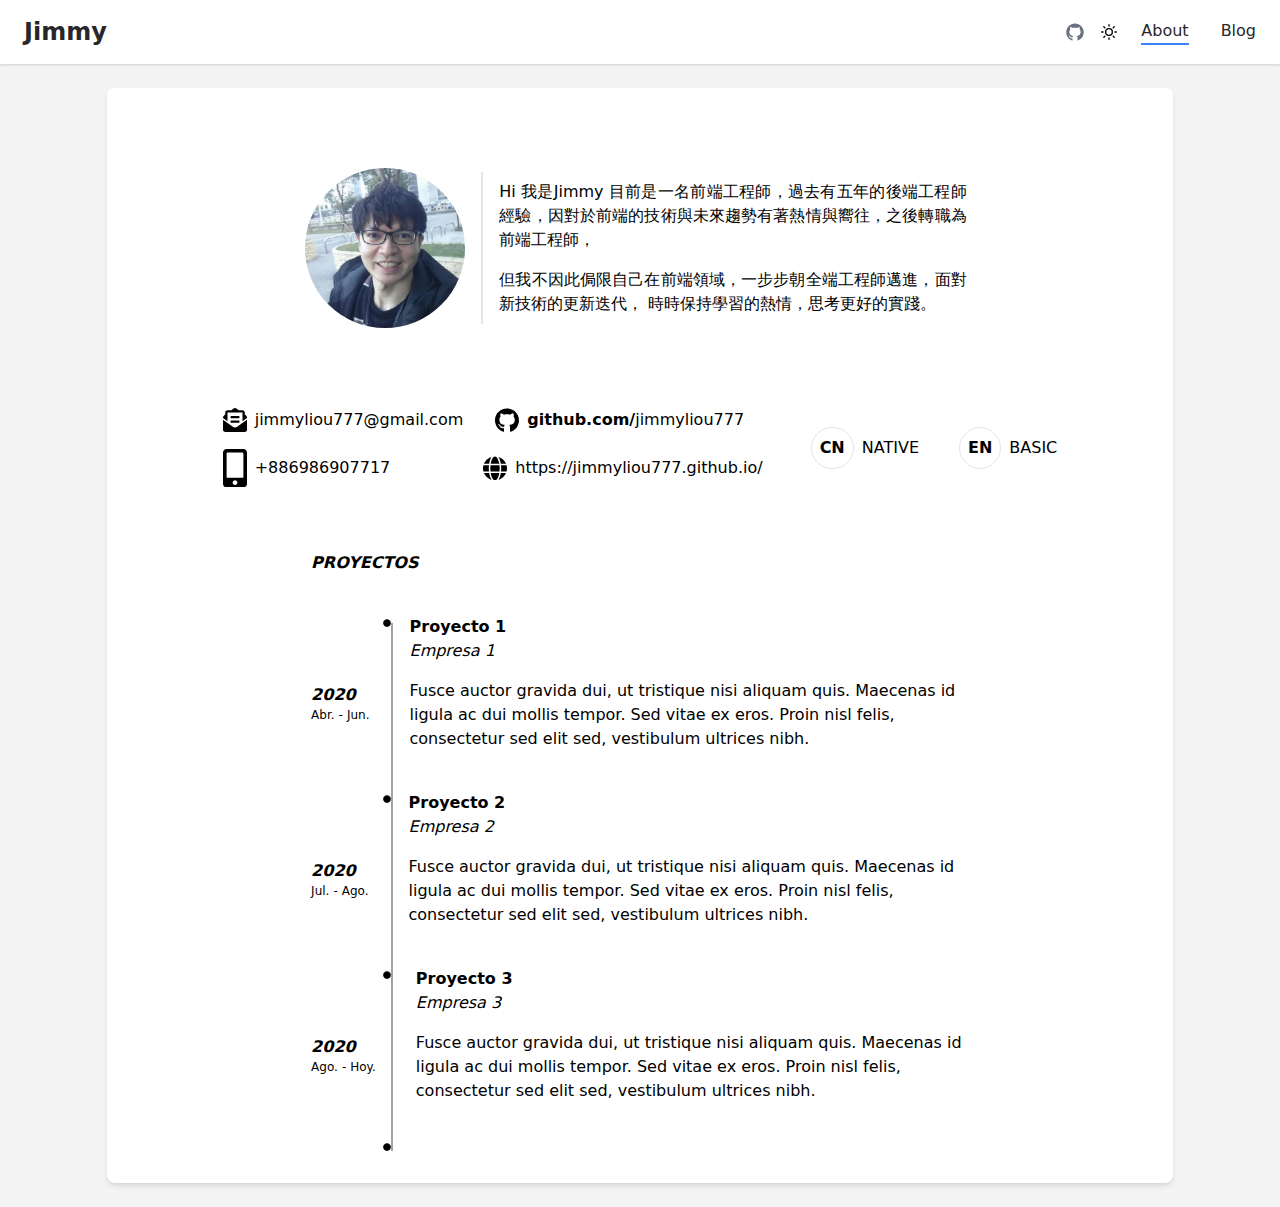
